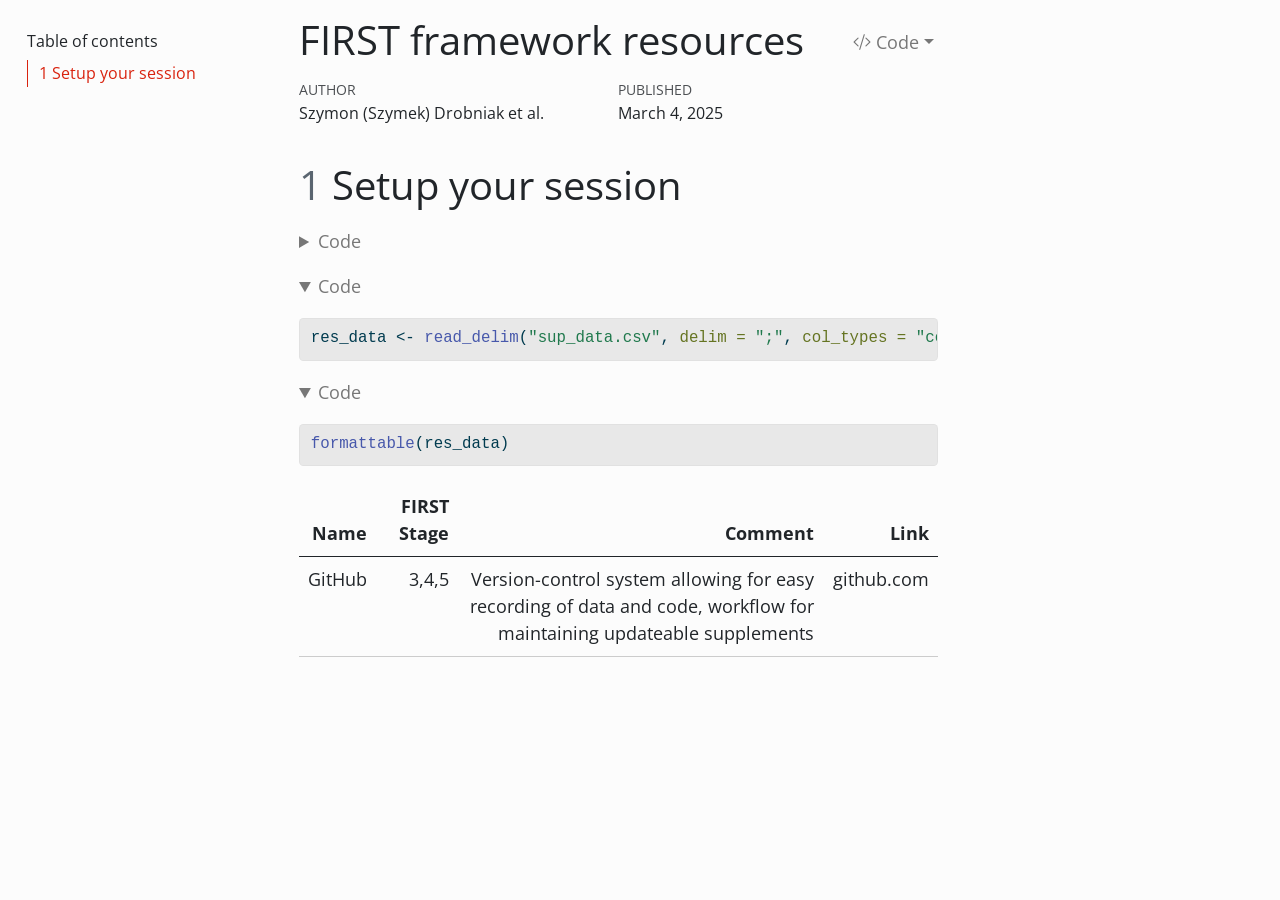
==== resources.html @ 6705879d "first commit with table" ====
<!DOCTYPE html>
<html xmlns="http://www.w3.org/1999/xhtml" lang="en" xml:lang="en"><head>

<meta charset="utf-8">
<meta name="generator" content="quarto-1.2.335">

<meta name="viewport" content="width=device-width, initial-scale=1.0, user-scalable=yes">

<meta name="author" content="Szymon (Szymek) Drobniak et al.">
<meta name="dcterms.date" content="2025-03-04">

<title>FIRST framework resources</title>
<style>
code{white-space: pre-wrap;}
span.smallcaps{font-variant: small-caps;}
div.columns{display: flex; gap: min(4vw, 1.5em);}
div.column{flex: auto; overflow-x: auto;}
div.hanging-indent{margin-left: 1.5em; text-indent: -1.5em;}
ul.task-list{list-style: none;}
ul.task-list li input[type="checkbox"] {
width: 0.8em;
margin: 0 0.8em 0.2em -1.6em;
vertical-align: middle;
}
pre > code.sourceCode { white-space: pre; position: relative; }
pre > code.sourceCode > span { display: inline-block; line-height: 1.25; }
pre > code.sourceCode > span:empty { height: 1.2em; }
.sourceCode { overflow: visible; }
code.sourceCode > span { color: inherit; text-decoration: inherit; }
div.sourceCode { margin: 1em 0; }
pre.sourceCode { margin: 0; }
@media screen {
div.sourceCode { overflow: auto; }
}
@media print {
pre > code.sourceCode { white-space: pre-wrap; }
pre > code.sourceCode > span { text-indent: -5em; padding-left: 5em; }
}
pre.numberSource code
{ counter-reset: source-line 0; }
pre.numberSource code > span
{ position: relative; left: -4em; counter-increment: source-line; }
pre.numberSource code > span > a:first-child::before
{ content: counter(source-line);
position: relative; left: -1em; text-align: right; vertical-align: baseline;
border: none; display: inline-block;
-webkit-touch-callout: none; -webkit-user-select: none;
-khtml-user-select: none; -moz-user-select: none;
-ms-user-select: none; user-select: none;
padding: 0 4px; width: 4em;
color: #aaaaaa;
}
pre.numberSource { margin-left: 3em; border-left: 1px solid #aaaaaa; padding-left: 4px; }
div.sourceCode
{ }
@media screen {
pre > code.sourceCode > span > a:first-child::before { text-decoration: underline; }
}
code span.al { color: #ff0000; font-weight: bold; } 
code span.an { color: #60a0b0; font-weight: bold; font-style: italic; } 
code span.at { color: #7d9029; } 
code span.bn { color: #40a070; } 
code span.bu { color: #008000; } 
code span.cf { color: #007020; font-weight: bold; } 
code span.ch { color: #4070a0; } 
code span.cn { color: #880000; } 
code span.co { color: #60a0b0; font-style: italic; } 
code span.cv { color: #60a0b0; font-weight: bold; font-style: italic; } 
code span.do { color: #ba2121; font-style: italic; } 
code span.dt { color: #902000; } 
code span.dv { color: #40a070; } 
code span.er { color: #ff0000; font-weight: bold; } 
code span.ex { } 
code span.fl { color: #40a070; } 
code span.fu { color: #06287e; } 
code span.im { color: #008000; font-weight: bold; } 
code span.in { color: #60a0b0; font-weight: bold; font-style: italic; } 
code span.kw { color: #007020; font-weight: bold; } 
code span.op { color: #666666; } 
code span.ot { color: #007020; } 
code span.pp { color: #bc7a00; } 
code span.sc { color: #4070a0; } 
code span.ss { color: #bb6688; } 
code span.st { color: #4070a0; } 
code span.va { color: #19177c; } 
code span.vs { color: #4070a0; } 
code span.wa { color: #60a0b0; font-weight: bold; font-style: italic; } 
</style>


<script>/*!
 * clipboard.js v2.0.10
 * https://clipboardjs.com/
 *
 * Licensed MIT © Zeno Rocha
 */
!function(t,e){"object"==typeof exports&&"object"==typeof module?module.exports=e():"function"==typeof define&&define.amd?define([],e):"object"==typeof exports?exports.ClipboardJS=e():t.ClipboardJS=e()}(this,function(){return n={686:function(t,e,n){"use strict";n.d(e,{default:function(){return o}});var e=n(279),i=n.n(e),e=n(370),u=n.n(e),e=n(817),c=n.n(e);function a(t){try{return document.execCommand(t)}catch(t){return}}var f=function(t){t=c()(t);return a("cut"),t};var l=function(t){var e,n,o,r=1<arguments.length&&void 0!==arguments[1]?arguments[1]:{container:document.body},i="";return"string"==typeof t?(e=t,n="rtl"===document.documentElement.getAttribute("dir"),(o=document.createElement("textarea")).style.fontSize="12pt",o.style.border="0",o.style.padding="0",o.style.margin="0",o.style.position="absolute",o.style[n?"right":"left"]="-9999px",n=window.pageYOffset||document.documentElement.scrollTop,o.style.top="".concat(n,"px"),o.setAttribute("readonly",""),o.value=e,o=o,r.container.appendChild(o),i=c()(o),a("copy"),o.remove()):(i=c()(t),a("copy")),i};function r(t){return(r="function"==typeof Symbol&&"symbol"==typeof Symbol.iterator?function(t){return typeof t}:function(t){return t&&"function"==typeof Symbol&&t.constructor===Symbol&&t!==Symbol.prototype?"symbol":typeof t})(t)}var s=function(){var t=0<arguments.length&&void 0!==arguments[0]?arguments[0]:{},e=t.action,n=void 0===e?"copy":e,o=t.container,e=t.target,t=t.text;if("copy"!==n&&"cut"!==n)throw new Error('Invalid "action" value, use either "copy" or "cut"');if(void 0!==e){if(!e||"object"!==r(e)||1!==e.nodeType)throw new Error('Invalid "target" value, use a valid Element');if("copy"===n&&e.hasAttribute("disabled"))throw new Error('Invalid "target" attribute. Please use "readonly" instead of "disabled" attribute');if("cut"===n&&(e.hasAttribute("readonly")||e.hasAttribute("disabled")))throw new Error('Invalid "target" attribute. You can\'t cut text from elements with "readonly" or "disabled" attributes')}return t?l(t,{container:o}):e?"cut"===n?f(e):l(e,{container:o}):void 0};function p(t){return(p="function"==typeof Symbol&&"symbol"==typeof Symbol.iterator?function(t){return typeof t}:function(t){return t&&"function"==typeof Symbol&&t.constructor===Symbol&&t!==Symbol.prototype?"symbol":typeof t})(t)}function d(t,e){for(var n=0;n<e.length;n++){var o=e[n];o.enumerable=o.enumerable||!1,o.configurable=!0,"value"in o&&(o.writable=!0),Object.defineProperty(t,o.key,o)}}function y(t,e){return(y=Object.setPrototypeOf||function(t,e){return t.__proto__=e,t})(t,e)}function h(n){var o=function(){if("undefined"==typeof Reflect||!Reflect.construct)return!1;if(Reflect.construct.sham)return!1;if("function"==typeof Proxy)return!0;try{return Date.prototype.toString.call(Reflect.construct(Date,[],function(){})),!0}catch(t){return!1}}();return function(){var t,e=m(n);return t=o?(t=m(this).constructor,Reflect.construct(e,arguments,t)):e.apply(this,arguments),e=this,!(t=t)||"object"!==p(t)&&"function"!=typeof t?function(t){if(void 0!==t)return t;throw new ReferenceError("this hasn't been initialised - super() hasn't been called")}(e):t}}function m(t){return(m=Object.setPrototypeOf?Object.getPrototypeOf:function(t){return t.__proto__||Object.getPrototypeOf(t)})(t)}function v(t,e){t="data-clipboard-".concat(t);if(e.hasAttribute(t))return e.getAttribute(t)}var o=function(){!function(t,e){if("function"!=typeof e&&null!==e)throw new TypeError("Super expression must either be null or a function");t.prototype=Object.create(e&&e.prototype,{constructor:{value:t,writable:!0,configurable:!0}}),e&&y(t,e)}(r,i());var t,e,n,o=h(r);function r(t,e){var n;return function(t){if(!(t instanceof r))throw new TypeError("Cannot call a class as a function")}(this),(n=o.call(this)).resolveOptions(e),n.listenClick(t),n}return t=r,n=[{key:"copy",value:function(t){var e=1<arguments.length&&void 0!==arguments[1]?arguments[1]:{container:document.body};return l(t,e)}},{key:"cut",value:function(t){return f(t)}},{key:"isSupported",value:function(){var t=0<arguments.length&&void 0!==arguments[0]?arguments[0]:["copy","cut"],t="string"==typeof t?[t]:t,e=!!document.queryCommandSupported;return t.forEach(function(t){e=e&&!!document.queryCommandSupported(t)}),e}}],(e=[{key:"resolveOptions",value:function(){var t=0<arguments.length&&void 0!==arguments[0]?arguments[0]:{};this.action="function"==typeof t.action?t.action:this.defaultAction,this.target="function"==typeof t.target?t.target:this.defaultTarget,this.text="function"==typeof t.text?t.text:this.defaultText,this.container="object"===p(t.container)?t.container:document.body}},{key:"listenClick",value:function(t){var e=this;this.listener=u()(t,"click",function(t){return e.onClick(t)})}},{key:"onClick",value:function(t){var e=t.delegateTarget||t.currentTarget,n=this.action(e)||"copy",t=s({action:n,container:this.container,target:this.target(e),text:this.text(e)});this.emit(t?"success":"error",{action:n,text:t,trigger:e,clearSelection:function(){e&&e.focus(),document.activeElement.blur(),window.getSelection().removeAllRanges()}})}},{key:"defaultAction",value:function(t){return v("action",t)}},{key:"defaultTarget",value:function(t){t=v("target",t);if(t)return document.querySelector(t)}},{key:"defaultText",value:function(t){return v("text",t)}},{key:"destroy",value:function(){this.listener.destroy()}}])&&d(t.prototype,e),n&&d(t,n),r}()},828:function(t){var e;"undefined"==typeof Element||Element.prototype.matches||((e=Element.prototype).matches=e.matchesSelector||e.mozMatchesSelector||e.msMatchesSelector||e.oMatchesSelector||e.webkitMatchesSelector),t.exports=function(t,e){for(;t&&9!==t.nodeType;){if("function"==typeof t.matches&&t.matches(e))return t;t=t.parentNode}}},438:function(t,e,n){var u=n(828);function i(t,e,n,o,r){var i=function(e,n,t,o){return function(t){t.delegateTarget=u(t.target,n),t.delegateTarget&&o.call(e,t)}}.apply(this,arguments);return t.addEventListener(n,i,r),{destroy:function(){t.removeEventListener(n,i,r)}}}t.exports=function(t,e,n,o,r){return"function"==typeof t.addEventListener?i.apply(null,arguments):"function"==typeof n?i.bind(null,document).apply(null,arguments):("string"==typeof t&&(t=document.querySelectorAll(t)),Array.prototype.map.call(t,function(t){return i(t,e,n,o,r)}))}},879:function(t,n){n.node=function(t){return void 0!==t&&t instanceof HTMLElement&&1===t.nodeType},n.nodeList=function(t){var e=Object.prototype.toString.call(t);return void 0!==t&&("[object NodeList]"===e||"[object HTMLCollection]"===e)&&"length"in t&&(0===t.length||n.node(t[0]))},n.string=function(t){return"string"==typeof t||t instanceof String},n.fn=function(t){return"[object Function]"===Object.prototype.toString.call(t)}},370:function(t,e,n){var f=n(879),l=n(438);t.exports=function(t,e,n){if(!t&&!e&&!n)throw new Error("Missing required arguments");if(!f.string(e))throw new TypeError("Second argument must be a String");if(!f.fn(n))throw new TypeError("Third argument must be a Function");if(f.node(t))return c=e,a=n,(u=t).addEventListener(c,a),{destroy:function(){u.removeEventListener(c,a)}};if(f.nodeList(t))return o=t,r=e,i=n,Array.prototype.forEach.call(o,function(t){t.addEventListener(r,i)}),{destroy:function(){Array.prototype.forEach.call(o,function(t){t.removeEventListener(r,i)})}};if(f.string(t))return t=t,e=e,n=n,l(document.body,t,e,n);throw new TypeError("First argument must be a String, HTMLElement, HTMLCollection, or NodeList");var o,r,i,u,c,a}},817:function(t){t.exports=function(t){var e,n="SELECT"===t.nodeName?(t.focus(),t.value):"INPUT"===t.nodeName||"TEXTAREA"===t.nodeName?((e=t.hasAttribute("readonly"))||t.setAttribute("readonly",""),t.select(),t.setSelectionRange(0,t.value.length),e||t.removeAttribute("readonly"),t.value):(t.hasAttribute("contenteditable")&&t.focus(),n=window.getSelection(),(e=document.createRange()).selectNodeContents(t),n.removeAllRanges(),n.addRange(e),n.toString());return n}},279:function(t){function e(){}e.prototype={on:function(t,e,n){var o=this.e||(this.e={});return(o[t]||(o[t]=[])).push({fn:e,ctx:n}),this},once:function(t,e,n){var o=this;function r(){o.off(t,r),e.apply(n,arguments)}return r._=e,this.on(t,r,n)},emit:function(t){for(var e=[].slice.call(arguments,1),n=((this.e||(this.e={}))[t]||[]).slice(),o=0,r=n.length;o<r;o++)n[o].fn.apply(n[o].ctx,e);return this},off:function(t,e){var n=this.e||(this.e={}),o=n[t],r=[];if(o&&e)for(var i=0,u=o.length;i<u;i++)o[i].fn!==e&&o[i].fn._!==e&&r.push(o[i]);return r.length?n[t]=r:delete n[t],this}},t.exports=e,t.exports.TinyEmitter=e}},r={},o.n=function(t){var e=t&&t.__esModule?function(){return t.default}:function(){return t};return o.d(e,{a:e}),e},o.d=function(t,e){for(var n in e)o.o(e,n)&&!o.o(t,n)&&Object.defineProperty(t,n,{enumerable:!0,get:e[n]})},o.o=function(t,e){return Object.prototype.hasOwnProperty.call(t,e)},o(686).default;function o(t){if(r[t])return r[t].exports;var e=r[t]={exports:{}};return n[t](e,e.exports,o),e.exports}var n,r});</script>
<script>const sectionChanged = new CustomEvent("quarto-sectionChanged", {
  detail: {},
  bubbles: true,
  cancelable: false,
  composed: false,
});

window.document.addEventListener("DOMContentLoaded", function (_event) {
  const tocEl = window.document.querySelector('nav.toc-active[role="doc-toc"]');
  const sidebarEl = window.document.getElementById("quarto-sidebar");
  const leftTocEl = window.document.getElementById("quarto-sidebar-toc-left");
  const marginSidebarEl = window.document.getElementById(
    "quarto-margin-sidebar"
  );
  // function to determine whether the element has a previous sibling that is active
  const prevSiblingIsActiveLink = (el) => {
    const sibling = el.previousElementSibling;
    if (sibling && sibling.tagName === "A") {
      return sibling.classList.contains("active");
    } else {
      return false;
    }
  };

  // fire slideEnter for bootstrap tab activations (for htmlwidget resize behavior)
  function fireSlideEnter(e) {
    const event = window.document.createEvent("Event");
    event.initEvent("slideenter", true, true);
    window.document.dispatchEvent(event);
  }
  const tabs = window.document.querySelectorAll('a[data-bs-toggle="tab"]');
  tabs.forEach((tab) => {
    tab.addEventListener("shown.bs.tab", fireSlideEnter);
  });

  // fire slideEnter for tabby tab activations (for htmlwidget resize behavior)
  document.addEventListener("tabby", fireSlideEnter, false);

  // Track scrolling and mark TOC links as active
  // get table of contents and sidebar (bail if we don't have at least one)
  const tocLinks = tocEl
    ? [...tocEl.querySelectorAll("a[data-scroll-target]")]
    : [];
  const makeActive = (link) => tocLinks[link].classList.add("active");
  const removeActive = (link) => tocLinks[link].classList.remove("active");
  const removeAllActive = () =>
    [...Array(tocLinks.length).keys()].forEach((link) => removeActive(link));

  // activate the anchor for a section associated with this TOC entry
  tocLinks.forEach((link) => {
    link.addEventListener("click", () => {
      if (link.href.indexOf("#") !== -1) {
        const anchor = link.href.split("#")[1];
        const heading = window.document.querySelector(
          `[data-anchor-id=${anchor}]`
        );
        if (heading) {
          // Add the class
          heading.classList.add("reveal-anchorjs-link");

          // function to show the anchor
          const handleMouseout = () => {
            heading.classList.remove("reveal-anchorjs-link");
            heading.removeEventListener("mouseout", handleMouseout);
          };

          // add a function to clear the anchor when the user mouses out of it
          heading.addEventListener("mouseout", handleMouseout);
        }
      }
    });
  });

  const sections = tocLinks.map((link) => {
    const target = link.getAttribute("data-scroll-target");
    if (target.startsWith("#")) {
      return window.document.getElementById(decodeURI(`${target.slice(1)}`));
    } else {
      return window.document.querySelector(decodeURI(`${target}`));
    }
  });

  const sectionMargin = 200;
  let currentActive = 0;
  // track whether we've initialized state the first time
  let init = false;

  const updateActiveLink = () => {
    // The index from bottom to top (e.g. reversed list)
    let sectionIndex = -1;
    if (
      window.innerHeight + window.pageYOffset >=
      window.document.body.offsetHeight
    ) {
      sectionIndex = 0;
    } else {
      sectionIndex = [...sections].reverse().findIndex((section) => {
        if (section) {
          return window.pageYOffset >= section.offsetTop - sectionMargin;
        } else {
          return false;
        }
      });
    }
    if (sectionIndex > -1) {
      const current = sections.length - sectionIndex - 1;
      if (current !== currentActive) {
        removeAllActive();
        currentActive = current;
        makeActive(current);
        if (init) {
          window.dispatchEvent(sectionChanged);
        }
        init = true;
      }
    }
  };

  const inHiddenRegion = (top, bottom, hiddenRegions) => {
    for (const region of hiddenRegions) {
      if (top <= region.bottom && bottom >= region.top) {
        return true;
      }
    }
    return false;
  };

  const categorySelector = "header.quarto-title-block .quarto-category";
  const activateCategories = (href) => {
    // Find any categories
    // Surround them with a link pointing back to:
    // #category=Authoring
    try {
      const categoryEls = window.document.querySelectorAll(categorySelector);
      for (const categoryEl of categoryEls) {
        const categoryText = categoryEl.textContent;
        if (categoryText) {
          const link = `${href}#category=${encodeURIComponent(categoryText)}`;
          const linkEl = window.document.createElement("a");
          linkEl.setAttribute("href", link);
          for (const child of categoryEl.childNodes) {
            linkEl.append(child);
          }
          categoryEl.appendChild(linkEl);
        }
      }
    } catch {
      // Ignore errors
    }
  };
  function hasTitleCategories() {
    return window.document.querySelector(categorySelector) !== null;
  }

  function offsetRelativeUrl(url) {
    const offset = getMeta("quarto:offset");
    return offset ? offset + url : url;
  }

  function offsetAbsoluteUrl(url) {
    const offset = getMeta("quarto:offset");
    const baseUrl = new URL(offset, window.location);

    const projRelativeUrl = url.replace(baseUrl, "");
    if (projRelativeUrl.startsWith("/")) {
      return projRelativeUrl;
    } else {
      return "/" + projRelativeUrl;
    }
  }

  // read a meta tag value
  function getMeta(metaName) {
    const metas = window.document.getElementsByTagName("meta");
    for (let i = 0; i < metas.length; i++) {
      if (metas[i].getAttribute("name") === metaName) {
        return metas[i].getAttribute("content");
      }
    }
    return "";
  }

  async function findAndActivateCategories() {
    const currentPagePath = offsetAbsoluteUrl(window.location.href);
    const response = await fetch(offsetRelativeUrl("listings.json"));
    if (response.status == 200) {
      return response.json().then(function (listingPaths) {
        const listingHrefs = [];
        for (const listingPath of listingPaths) {
          const pathWithoutLeadingSlash = listingPath.listing.substring(1);
          for (const item of listingPath.items) {
            if (
              item === currentPagePath ||
              item === currentPagePath + "index.html"
            ) {
              // Resolve this path against the offset to be sure
              // we already are using the correct path to the listing
              // (this adjusts the listing urls to be rooted against
              // whatever root the page is actually running against)
              const relative = offsetRelativeUrl(pathWithoutLeadingSlash);
              const baseUrl = window.location;
              const resolvedPath = new URL(relative, baseUrl);
              listingHrefs.push(resolvedPath.pathname);
              break;
            }
          }
        }

        // Look up the tree for a nearby linting and use that if we find one
        const nearestListing = findNearestParentListing(
          offsetAbsoluteUrl(window.location.pathname),
          listingHrefs
        );
        if (nearestListing) {
          activateCategories(nearestListing);
        } else {
          // See if the referrer is a listing page for this item
          const referredRelativePath = offsetAbsoluteUrl(document.referrer);
          const referrerListing = listingHrefs.find((listingHref) => {
            const isListingReferrer =
              listingHref === referredRelativePath ||
              listingHref === referredRelativePath + "index.html";
            return isListingReferrer;
          });

          if (referrerListing) {
            // Try to use the referrer if possible
            activateCategories(referrerListing);
          } else if (listingHrefs.length > 0) {
            // Otherwise, just fall back to the first listing
            activateCategories(listingHrefs[0]);
          }
        }
      });
    }
  }
  if (hasTitleCategories()) {
    findAndActivateCategories();
  }

  const findNearestParentListing = (href, listingHrefs) => {
    if (!href || !listingHrefs) {
      return undefined;
    }
    // Look up the tree for a nearby linting and use that if we find one
    const relativeParts = href.substring(1).split("/");
    while (relativeParts.length > 0) {
      const path = relativeParts.join("/");
      for (const listingHref of listingHrefs) {
        if (listingHref.startsWith(path)) {
          return listingHref;
        }
      }
      relativeParts.pop();
    }

    return undefined;
  };

  const manageSidebarVisiblity = (el, placeholderDescriptor) => {
    let isVisible = true;

    return (hiddenRegions) => {
      if (el === null) {
        return;
      }

      // Find the last element of the TOC
      const lastChildEl = el.lastElementChild;

      if (lastChildEl) {
        // Find the top and bottom o the element that is being managed
        const elTop = el.offsetTop;
        const elBottom =
          elTop + lastChildEl.offsetTop + lastChildEl.offsetHeight;

        // Converts the sidebar to a menu
        const convertToMenu = () => {
          for (const child of el.children) {
            child.style.opacity = 0;
            child.style.overflow = "hidden";
          }

          const toggleContainer = window.document.createElement("div");
          toggleContainer.style.width = "100%";
          toggleContainer.classList.add("zindex-over-content");
          toggleContainer.classList.add("quarto-sidebar-toggle");
          toggleContainer.classList.add("headroom-target"); // Marks this to be managed by headeroom
          toggleContainer.id = placeholderDescriptor.id;
          toggleContainer.style.position = "fixed";

          const toggleIcon = window.document.createElement("i");
          toggleIcon.classList.add("quarto-sidebar-toggle-icon");
          toggleIcon.classList.add("bi");
          toggleIcon.classList.add("bi-caret-down-fill");

          const toggleTitle = window.document.createElement("div");
          const titleEl = window.document.body.querySelector(
            placeholderDescriptor.titleSelector
          );
          if (titleEl) {
            toggleTitle.append(titleEl.innerText, toggleIcon);
          }
          toggleTitle.classList.add("zindex-over-content");
          toggleTitle.classList.add("quarto-sidebar-toggle-title");
          toggleContainer.append(toggleTitle);

          const toggleContents = window.document.createElement("div");
          toggleContents.classList = el.classList;
          toggleContents.classList.add("zindex-over-content");
          toggleContents.classList.add("quarto-sidebar-toggle-contents");
          for (const child of el.children) {
            if (child.id === "toc-title") {
              continue;
            }

            const clone = child.cloneNode(true);
            clone.style.opacity = 1;
            clone.style.display = null;
            toggleContents.append(clone);
          }
          toggleContents.style.height = "0px";
          toggleContainer.append(toggleContents);
          el.parentElement.prepend(toggleContainer);

          // Process clicks
          let tocShowing = false;
          // Allow the caller to control whether this is dismissed
          // when it is clicked (e.g. sidebar navigation supports
          // opening and closing the nav tree, so don't dismiss on click)
          const clickEl = placeholderDescriptor.dismissOnClick
            ? toggleContainer
            : toggleTitle;

          const closeToggle = () => {
            if (tocShowing) {
              toggleContainer.classList.remove("expanded");
              toggleContents.style.height = "0px";
              tocShowing = false;
            }
          };

          const positionToggle = () => {
            // position the element (top left of parent, same width as parent)
            const elRect = el.getBoundingClientRect();
            toggleContainer.style.left = `${elRect.left}px`;
            toggleContainer.style.top = `${elRect.top}px`;
            toggleContainer.style.width = `${elRect.width}px`;
          };

          // Get rid of any expanded toggle if the user scrolls
          window.document.addEventListener(
            "scroll",
            throttle(() => {
              closeToggle();
            }, 50)
          );

          // Handle positioning of the toggle
          window.addEventListener(
            "resize",
            throttle(() => {
              positionToggle();
            }, 50)
          );
          positionToggle();

          // Process the click
          clickEl.onclick = () => {
            if (!tocShowing) {
              toggleContainer.classList.add("expanded");
              toggleContents.style.height = null;
              tocShowing = true;
            } else {
              closeToggle();
            }
          };
        };

        // Converts a sidebar from a menu back to a sidebar
        const convertToSidebar = () => {
          for (const child of el.children) {
            child.style.opacity = 1;
            child.style.overflow = null;
          }

          const placeholderEl = window.document.getElementById(
            placeholderDescriptor.id
          );
          if (placeholderEl) {
            placeholderEl.remove();
          }

          el.classList.remove("rollup");
        };

        if (isReaderMode()) {
          convertToMenu();
          isVisible = false;
        } else {
          if (!isVisible) {
            // If the element is current not visible reveal if there are
            // no conflicts with overlay regions
            if (!inHiddenRegion(elTop, elBottom, hiddenRegions)) {
              convertToSidebar();
              isVisible = true;
            }
          } else {
            // If the element is visible, hide it if it conflicts with overlay regions
            // and insert a placeholder toggle (or if we're in reader mode)
            if (inHiddenRegion(elTop, elBottom, hiddenRegions)) {
              convertToMenu();
              isVisible = false;
            }
          }
        }
      }
    };
  };

  // Find any conflicting margin elements and add margins to the
  // top to prevent overlap
  const marginChildren = window.document.querySelectorAll(
    ".column-margin.column-container > * "
  );

  nexttick(() => {
    let lastBottom = 0;
    for (const marginChild of marginChildren) {
      const top = marginChild.getBoundingClientRect().top + window.scrollY;
      if (top < lastBottom) {
        const margin = lastBottom - top;
        marginChild.style.marginTop = `${margin}px`;
      }
      const styles = window.getComputedStyle(marginChild);
      const marginTop = parseFloat(styles["marginTop"]);

      lastBottom = top + marginChild.getBoundingClientRect().height + marginTop;
    }
  });

  // Manage the visibility of the toc and the sidebar
  const marginScrollVisibility = manageSidebarVisiblity(marginSidebarEl, {
    id: "quarto-toc-toggle",
    titleSelector: "#toc-title",
    dismissOnClick: true,
  });
  const sidebarScrollVisiblity = manageSidebarVisiblity(sidebarEl, {
    id: "quarto-sidebarnav-toggle",
    titleSelector: ".title",
    dismissOnClick: false,
  });
  let tocLeftScrollVisibility;
  if (leftTocEl) {
    tocLeftScrollVisibility = manageSidebarVisiblity(leftTocEl, {
      id: "quarto-lefttoc-toggle",
      titleSelector: "#toc-title",
      dismissOnClick: true,
    });
  }

  // Find the first element that uses formatting in special columns
  const conflictingEls = window.document.body.querySelectorAll(
    '[class^="column-"], [class*=" column-"], aside, [class*="margin-caption"], [class*=" margin-caption"], [class*="margin-ref"], [class*=" margin-ref"]'
  );

  // Filter all the possibly conflicting elements into ones
  // the do conflict on the left or ride side
  const arrConflictingEls = Array.from(conflictingEls);
  const leftSideConflictEls = arrConflictingEls.filter((el) => {
    if (el.tagName === "ASIDE") {
      return false;
    }
    return Array.from(el.classList).find((className) => {
      return (
        className !== "column-body" &&
        className.startsWith("column-") &&
        !className.endsWith("right") &&
        !className.endsWith("container") &&
        className !== "column-margin"
      );
    });
  });
  const rightSideConflictEls = arrConflictingEls.filter((el) => {
    if (el.tagName === "ASIDE") {
      return true;
    }

    const hasMarginCaption = Array.from(el.classList).find((className) => {
      return className == "margin-caption";
    });
    if (hasMarginCaption) {
      return true;
    }

    return Array.from(el.classList).find((className) => {
      return (
        className !== "column-body" &&
        !className.endsWith("container") &&
        className.startsWith("column-") &&
        !className.endsWith("left")
      );
    });
  });

  const kOverlapPaddingSize = 10;
  function toRegions(els) {
    return els.map((el) => {
      const top =
        el.getBoundingClientRect().top +
        document.documentElement.scrollTop -
        kOverlapPaddingSize;
      return {
        top,
        bottom: top + el.scrollHeight + 2 * kOverlapPaddingSize,
      };
    });
  }

  const hideOverlappedSidebars = () => {
    marginScrollVisibility(toRegions(rightSideConflictEls));
    sidebarScrollVisiblity(toRegions(leftSideConflictEls));
    if (tocLeftScrollVisibility) {
      tocLeftScrollVisibility(toRegions(leftSideConflictEls));
    }
  };

  window.quartoToggleReader = () => {
    // Applies a slow class (or removes it)
    // to update the transition speed
    const slowTransition = (slow) => {
      const manageTransition = (id, slow) => {
        const el = document.getElementById(id);
        if (el) {
          if (slow) {
            el.classList.add("slow");
          } else {
            el.classList.remove("slow");
          }
        }
      };

      manageTransition("TOC", slow);
      manageTransition("quarto-sidebar", slow);
    };

    const readerMode = !isReaderMode();
    setReaderModeValue(readerMode);

    // If we're entering reader mode, slow the transition
    if (readerMode) {
      slowTransition(readerMode);
    }
    highlightReaderToggle(readerMode);
    hideOverlappedSidebars();

    // If we're exiting reader mode, restore the non-slow transition
    if (!readerMode) {
      slowTransition(!readerMode);
    }
  };

  const highlightReaderToggle = (readerMode) => {
    const els = document.querySelectorAll(".quarto-reader-toggle");
    if (els) {
      els.forEach((el) => {
        if (readerMode) {
          el.classList.add("reader");
        } else {
          el.classList.remove("reader");
        }
      });
    }
  };

  const setReaderModeValue = (val) => {
    if (window.location.protocol !== "file:") {
      window.localStorage.setItem("quarto-reader-mode", val);
    } else {
      localReaderMode = val;
    }
  };

  const isReaderMode = () => {
    if (window.location.protocol !== "file:") {
      return window.localStorage.getItem("quarto-reader-mode") === "true";
    } else {
      return localReaderMode;
    }
  };
  let localReaderMode = null;

  // Walk the TOC and collapse/expand nodes
  // Nodes are expanded if:
  // - they are top level
  // - they have children that are 'active' links
  // - they are directly below an link that is 'active'
  const walk = (el, depth) => {
    // Tick depth when we enter a UL
    if (el.tagName === "UL") {
      depth = depth + 1;
    }

    // It this is active link
    let isActiveNode = false;
    if (el.tagName === "A" && el.classList.contains("active")) {
      isActiveNode = true;
    }

    // See if there is an active child to this element
    let hasActiveChild = false;
    for (child of el.children) {
      hasActiveChild = walk(child, depth) || hasActiveChild;
    }

    // Process the collapse state if this is an UL
    if (el.tagName === "UL") {
      if (depth === 1 || hasActiveChild || prevSiblingIsActiveLink(el)) {
        el.classList.remove("collapse");
      } else {
        el.classList.add("collapse");
      }

      // untick depth when we leave a UL
      depth = depth - 1;
    }
    return hasActiveChild || isActiveNode;
  };

  // walk the TOC and expand / collapse any items that should be shown

  if (tocEl) {
    walk(tocEl, 0);
    updateActiveLink();
  }

  // Throttle the scroll event and walk peridiocally
  window.document.addEventListener(
    "scroll",
    throttle(() => {
      if (tocEl) {
        updateActiveLink();
        walk(tocEl, 0);
      }
      if (!isReaderMode()) {
        hideOverlappedSidebars();
      }
    }, 5)
  );
  window.addEventListener(
    "resize",
    throttle(() => {
      if (!isReaderMode()) {
        hideOverlappedSidebars();
      }
    }, 10)
  );
  hideOverlappedSidebars();
  highlightReaderToggle(isReaderMode());
});

// grouped tabsets
window.addEventListener("pageshow", (_event) => {
  function getTabSettings() {
    const data = localStorage.getItem("quarto-persistent-tabsets-data");
    if (!data) {
      localStorage.setItem("quarto-persistent-tabsets-data", "{}");
      return {};
    }
    if (data) {
      return JSON.parse(data);
    }
  }

  function setTabSettings(data) {
    localStorage.setItem(
      "quarto-persistent-tabsets-data",
      JSON.stringify(data)
    );
  }

  function setTabState(groupName, groupValue) {
    const data = getTabSettings();
    data[groupName] = groupValue;
    setTabSettings(data);
  }

  function toggleTab(tab, active) {
    const tabPanelId = tab.getAttribute("aria-controls");
    const tabPanel = document.getElementById(tabPanelId);
    if (active) {
      tab.classList.add("active");
      tabPanel.classList.add("active");
    } else {
      tab.classList.remove("active");
      tabPanel.classList.remove("active");
    }
  }

  function toggleAll(selectedGroup, selectorsToSync) {
    for (const [thisGroup, tabs] of Object.entries(selectorsToSync)) {
      const active = selectedGroup === thisGroup;
      for (const tab of tabs) {
        toggleTab(tab, active);
      }
    }
  }

  function findSelectorsToSyncByLanguage() {
    const result = {};
    const tabs = Array.from(
      document.querySelectorAll(`div[data-group] a[id^='tabset-']`)
    );
    for (const item of tabs) {
      const div = item.parentElement.parentElement.parentElement;
      const group = div.getAttribute("data-group");
      if (!result[group]) {
        result[group] = {};
      }
      const selectorsToSync = result[group];
      const value = item.innerHTML;
      if (!selectorsToSync[value]) {
        selectorsToSync[value] = [];
      }
      selectorsToSync[value].push(item);
    }
    return result;
  }

  function setupSelectorSync() {
    const selectorsToSync = findSelectorsToSyncByLanguage();
    Object.entries(selectorsToSync).forEach(([group, tabSetsByValue]) => {
      Object.entries(tabSetsByValue).forEach(([value, items]) => {
        items.forEach((item) => {
          item.addEventListener("click", (_event) => {
            setTabState(group, value);
            toggleAll(value, selectorsToSync[group]);
          });
        });
      });
    });
    return selectorsToSync;
  }

  const selectorsToSync = setupSelectorSync();
  for (const [group, selectedName] of Object.entries(getTabSettings())) {
    const selectors = selectorsToSync[group];
    // it's possible that stale state gives us empty selections, so we explicitly check here.
    if (selectors) {
      toggleAll(selectedName, selectors);
    }
  }
});

function throttle(func, wait) {
  let waiting = false;
  return function () {
    if (!waiting) {
      func.apply(this, arguments);
      waiting = true;
      setTimeout(function () {
        waiting = false;
      }, wait);
    }
  };
}

function nexttick(func) {
  return setTimeout(func, 0);
}
</script>
<script>/**
 * @popperjs/core v2.11.4 - MIT License
 */

!function(e,t){"object"==typeof exports&&"undefined"!=typeof module?t(exports):"function"==typeof define&&define.amd?define(["exports"],t):t((e="undefined"!=typeof globalThis?globalThis:e||self).Popper={})}(this,(function(e){"use strict";function t(e){if(null==e)return window;if("[object Window]"!==e.toString()){var t=e.ownerDocument;return t&&t.defaultView||window}return e}function n(e){return e instanceof t(e).Element||e instanceof Element}function r(e){return e instanceof t(e).HTMLElement||e instanceof HTMLElement}function o(e){return"undefined"!=typeof ShadowRoot&&(e instanceof t(e).ShadowRoot||e instanceof ShadowRoot)}var i=Math.max,a=Math.min,s=Math.round;function f(e,t){void 0===t&&(t=!1);var n=e.getBoundingClientRect(),o=1,i=1;if(r(e)&&t){var a=e.offsetHeight,f=e.offsetWidth;f>0&&(o=s(n.width)/f||1),a>0&&(i=s(n.height)/a||1)}return{width:n.width/o,height:n.height/i,top:n.top/i,right:n.right/o,bottom:n.bottom/i,left:n.left/o,x:n.left/o,y:n.top/i}}function c(e){var n=t(e);return{scrollLeft:n.pageXOffset,scrollTop:n.pageYOffset}}function p(e){return e?(e.nodeName||"").toLowerCase():null}function u(e){return((n(e)?e.ownerDocument:e.document)||window.document).documentElement}function l(e){return f(u(e)).left+c(e).scrollLeft}function d(e){return t(e).getComputedStyle(e)}function h(e){var t=d(e),n=t.overflow,r=t.overflowX,o=t.overflowY;return/auto|scroll|overlay|hidden/.test(n+o+r)}function m(e,n,o){void 0===o&&(o=!1);var i,a,d=r(n),m=r(n)&&function(e){var t=e.getBoundingClientRect(),n=s(t.width)/e.offsetWidth||1,r=s(t.height)/e.offsetHeight||1;return 1!==n||1!==r}(n),v=u(n),g=f(e,m),y={scrollLeft:0,scrollTop:0},b={x:0,y:0};return(d||!d&&!o)&&(("body"!==p(n)||h(v))&&(y=(i=n)!==t(i)&&r(i)?{scrollLeft:(a=i).scrollLeft,scrollTop:a.scrollTop}:c(i)),r(n)?((b=f(n,!0)).x+=n.clientLeft,b.y+=n.clientTop):v&&(b.x=l(v))),{x:g.left+y.scrollLeft-b.x,y:g.top+y.scrollTop-b.y,width:g.width,height:g.height}}function v(e){var t=f(e),n=e.offsetWidth,r=e.offsetHeight;return Math.abs(t.width-n)<=1&&(n=t.width),Math.abs(t.height-r)<=1&&(r=t.height),{x:e.offsetLeft,y:e.offsetTop,width:n,height:r}}function g(e){return"html"===p(e)?e:e.assignedSlot||e.parentNode||(o(e)?e.host:null)||u(e)}function y(e){return["html","body","#document"].indexOf(p(e))>=0?e.ownerDocument.body:r(e)&&h(e)?e:y(g(e))}function b(e,n){var r;void 0===n&&(n=[]);var o=y(e),i=o===(null==(r=e.ownerDocument)?void 0:r.body),a=t(o),s=i?[a].concat(a.visualViewport||[],h(o)?o:[]):o,f=n.concat(s);return i?f:f.concat(b(g(s)))}function x(e){return["table","td","th"].indexOf(p(e))>=0}function w(e){return r(e)&&"fixed"!==d(e).position?e.offsetParent:null}function O(e){for(var n=t(e),i=w(e);i&&x(i)&&"static"===d(i).position;)i=w(i);return i&&("html"===p(i)||"body"===p(i)&&"static"===d(i).position)?n:i||function(e){var t=-1!==navigator.userAgent.toLowerCase().indexOf("firefox");if(-1!==navigator.userAgent.indexOf("Trident")&&r(e)&&"fixed"===d(e).position)return null;var n=g(e);for(o(n)&&(n=n.host);r(n)&&["html","body"].indexOf(p(n))<0;){var i=d(n);if("none"!==i.transform||"none"!==i.perspective||"paint"===i.contain||-1!==["transform","perspective"].indexOf(i.willChange)||t&&"filter"===i.willChange||t&&i.filter&&"none"!==i.filter)return n;n=n.parentNode}return null}(e)||n}var j="top",E="bottom",D="right",A="left",L="auto",P=[j,E,D,A],M="start",k="end",W="viewport",B="popper",H=P.reduce((function(e,t){return e.concat([t+"-"+M,t+"-"+k])}),[]),T=[].concat(P,[L]).reduce((function(e,t){return e.concat([t,t+"-"+M,t+"-"+k])}),[]),R=["beforeRead","read","afterRead","beforeMain","main","afterMain","beforeWrite","write","afterWrite"];function S(e){var t=new Map,n=new Set,r=[];function o(e){n.add(e.name),[].concat(e.requires||[],e.requiresIfExists||[]).forEach((function(e){if(!n.has(e)){var r=t.get(e);r&&o(r)}})),r.push(e)}return e.forEach((function(e){t.set(e.name,e)})),e.forEach((function(e){n.has(e.name)||o(e)})),r}function C(e){return e.split("-")[0]}function q(e,t){var n=t.getRootNode&&t.getRootNode();if(e.contains(t))return!0;if(n&&o(n)){var r=t;do{if(r&&e.isSameNode(r))return!0;r=r.parentNode||r.host}while(r)}return!1}function V(e){return Object.assign({},e,{left:e.x,top:e.y,right:e.x+e.width,bottom:e.y+e.height})}function N(e,r){return r===W?V(function(e){var n=t(e),r=u(e),o=n.visualViewport,i=r.clientWidth,a=r.clientHeight,s=0,f=0;return o&&(i=o.width,a=o.height,/^((?!chrome|android).)*safari/i.test(navigator.userAgent)||(s=o.offsetLeft,f=o.offsetTop)),{width:i,height:a,x:s+l(e),y:f}}(e)):n(r)?function(e){var t=f(e);return t.top=t.top+e.clientTop,t.left=t.left+e.clientLeft,t.bottom=t.top+e.clientHeight,t.right=t.left+e.clientWidth,t.width=e.clientWidth,t.height=e.clientHeight,t.x=t.left,t.y=t.top,t}(r):V(function(e){var t,n=u(e),r=c(e),o=null==(t=e.ownerDocument)?void 0:t.body,a=i(n.scrollWidth,n.clientWidth,o?o.scrollWidth:0,o?o.clientWidth:0),s=i(n.scrollHeight,n.clientHeight,o?o.scrollHeight:0,o?o.clientHeight:0),f=-r.scrollLeft+l(e),p=-r.scrollTop;return"rtl"===d(o||n).direction&&(f+=i(n.clientWidth,o?o.clientWidth:0)-a),{width:a,height:s,x:f,y:p}}(u(e)))}function I(e,t,o){var s="clippingParents"===t?function(e){var t=b(g(e)),o=["absolute","fixed"].indexOf(d(e).position)>=0&&r(e)?O(e):e;return n(o)?t.filter((function(e){return n(e)&&q(e,o)&&"body"!==p(e)})):[]}(e):[].concat(t),f=[].concat(s,[o]),c=f[0],u=f.reduce((function(t,n){var r=N(e,n);return t.top=i(r.top,t.top),t.right=a(r.right,t.right),t.bottom=a(r.bottom,t.bottom),t.left=i(r.left,t.left),t}),N(e,c));return u.width=u.right-u.left,u.height=u.bottom-u.top,u.x=u.left,u.y=u.top,u}function _(e){return e.split("-")[1]}function F(e){return["top","bottom"].indexOf(e)>=0?"x":"y"}function U(e){var t,n=e.reference,r=e.element,o=e.placement,i=o?C(o):null,a=o?_(o):null,s=n.x+n.width/2-r.width/2,f=n.y+n.height/2-r.height/2;switch(i){case j:t={x:s,y:n.y-r.height};break;case E:t={x:s,y:n.y+n.height};break;case D:t={x:n.x+n.width,y:f};break;case A:t={x:n.x-r.width,y:f};break;default:t={x:n.x,y:n.y}}var c=i?F(i):null;if(null!=c){var p="y"===c?"height":"width";switch(a){case M:t[c]=t[c]-(n[p]/2-r[p]/2);break;case k:t[c]=t[c]+(n[p]/2-r[p]/2)}}return t}function z(e){return Object.assign({},{top:0,right:0,bottom:0,left:0},e)}function X(e,t){return t.reduce((function(t,n){return t[n]=e,t}),{})}function Y(e,t){void 0===t&&(t={});var r=t,o=r.placement,i=void 0===o?e.placement:o,a=r.boundary,s=void 0===a?"clippingParents":a,c=r.rootBoundary,p=void 0===c?W:c,l=r.elementContext,d=void 0===l?B:l,h=r.altBoundary,m=void 0!==h&&h,v=r.padding,g=void 0===v?0:v,y=z("number"!=typeof g?g:X(g,P)),b=d===B?"reference":B,x=e.rects.popper,w=e.elements[m?b:d],O=I(n(w)?w:w.contextElement||u(e.elements.popper),s,p),A=f(e.elements.reference),L=U({reference:A,element:x,strategy:"absolute",placement:i}),M=V(Object.assign({},x,L)),k=d===B?M:A,H={top:O.top-k.top+y.top,bottom:k.bottom-O.bottom+y.bottom,left:O.left-k.left+y.left,right:k.right-O.right+y.right},T=e.modifiersData.offset;if(d===B&&T){var R=T[i];Object.keys(H).forEach((function(e){var t=[D,E].indexOf(e)>=0?1:-1,n=[j,E].indexOf(e)>=0?"y":"x";H[e]+=R[n]*t}))}return H}var G={placement:"bottom",modifiers:[],strategy:"absolute"};function J(){for(var e=arguments.length,t=new Array(e),n=0;n<e;n++)t[n]=arguments[n];return!t.some((function(e){return!(e&&"function"==typeof e.getBoundingClientRect)}))}function K(e){void 0===e&&(e={});var t=e,r=t.defaultModifiers,o=void 0===r?[]:r,i=t.defaultOptions,a=void 0===i?G:i;return function(e,t,r){void 0===r&&(r=a);var i,s,f={placement:"bottom",orderedModifiers:[],options:Object.assign({},G,a),modifiersData:{},elements:{reference:e,popper:t},attributes:{},styles:{}},c=[],p=!1,u={state:f,setOptions:function(r){var i="function"==typeof r?r(f.options):r;l(),f.options=Object.assign({},a,f.options,i),f.scrollParents={reference:n(e)?b(e):e.contextElement?b(e.contextElement):[],popper:b(t)};var s,p,d=function(e){var t=S(e);return R.reduce((function(e,n){return e.concat(t.filter((function(e){return e.phase===n})))}),[])}((s=[].concat(o,f.options.modifiers),p=s.reduce((function(e,t){var n=e[t.name];return e[t.name]=n?Object.assign({},n,t,{options:Object.assign({},n.options,t.options),data:Object.assign({},n.data,t.data)}):t,e}),{}),Object.keys(p).map((function(e){return p[e]}))));return f.orderedModifiers=d.filter((function(e){return e.enabled})),f.orderedModifiers.forEach((function(e){var t=e.name,n=e.options,r=void 0===n?{}:n,o=e.effect;if("function"==typeof o){var i=o({state:f,name:t,instance:u,options:r}),a=function(){};c.push(i||a)}})),u.update()},forceUpdate:function(){if(!p){var e=f.elements,t=e.reference,n=e.popper;if(J(t,n)){f.rects={reference:m(t,O(n),"fixed"===f.options.strategy),popper:v(n)},f.reset=!1,f.placement=f.options.placement,f.orderedModifiers.forEach((function(e){return f.modifiersData[e.name]=Object.assign({},e.data)}));for(var r=0;r<f.orderedModifiers.length;r++)if(!0!==f.reset){var o=f.orderedModifiers[r],i=o.fn,a=o.options,s=void 0===a?{}:a,c=o.name;"function"==typeof i&&(f=i({state:f,options:s,name:c,instance:u})||f)}else f.reset=!1,r=-1}}},update:(i=function(){return new Promise((function(e){u.forceUpdate(),e(f)}))},function(){return s||(s=new Promise((function(e){Promise.resolve().then((function(){s=void 0,e(i())}))}))),s}),destroy:function(){l(),p=!0}};if(!J(e,t))return u;function l(){c.forEach((function(e){return e()})),c=[]}return u.setOptions(r).then((function(e){!p&&r.onFirstUpdate&&r.onFirstUpdate(e)})),u}}var Q={passive:!0};var Z={name:"eventListeners",enabled:!0,phase:"write",fn:function(){},effect:function(e){var n=e.state,r=e.instance,o=e.options,i=o.scroll,a=void 0===i||i,s=o.resize,f=void 0===s||s,c=t(n.elements.popper),p=[].concat(n.scrollParents.reference,n.scrollParents.popper);return a&&p.forEach((function(e){e.addEventListener("scroll",r.update,Q)})),f&&c.addEventListener("resize",r.update,Q),function(){a&&p.forEach((function(e){e.removeEventListener("scroll",r.update,Q)})),f&&c.removeEventListener("resize",r.update,Q)}},data:{}};var $={name:"popperOffsets",enabled:!0,phase:"read",fn:function(e){var t=e.state,n=e.name;t.modifiersData[n]=U({reference:t.rects.reference,element:t.rects.popper,strategy:"absolute",placement:t.placement})},data:{}},ee={top:"auto",right:"auto",bottom:"auto",left:"auto"};function te(e){var n,r=e.popper,o=e.popperRect,i=e.placement,a=e.variation,f=e.offsets,c=e.position,p=e.gpuAcceleration,l=e.adaptive,h=e.roundOffsets,m=e.isFixed,v=f.x,g=void 0===v?0:v,y=f.y,b=void 0===y?0:y,x="function"==typeof h?h({x:g,y:b}):{x:g,y:b};g=x.x,b=x.y;var w=f.hasOwnProperty("x"),L=f.hasOwnProperty("y"),P=A,M=j,W=window;if(l){var B=O(r),H="clientHeight",T="clientWidth";if(B===t(r)&&"static"!==d(B=u(r)).position&&"absolute"===c&&(H="scrollHeight",T="scrollWidth"),B=B,i===j||(i===A||i===D)&&a===k)M=E,b-=(m&&B===W&&W.visualViewport?W.visualViewport.height:B[H])-o.height,b*=p?1:-1;if(i===A||(i===j||i===E)&&a===k)P=D,g-=(m&&B===W&&W.visualViewport?W.visualViewport.width:B[T])-o.width,g*=p?1:-1}var R,S=Object.assign({position:c},l&&ee),C=!0===h?function(e){var t=e.x,n=e.y,r=window.devicePixelRatio||1;return{x:s(t*r)/r||0,y:s(n*r)/r||0}}({x:g,y:b}):{x:g,y:b};return g=C.x,b=C.y,p?Object.assign({},S,((R={})[M]=L?"0":"",R[P]=w?"0":"",R.transform=(W.devicePixelRatio||1)<=1?"translate("+g+"px, "+b+"px)":"translate3d("+g+"px, "+b+"px, 0)",R)):Object.assign({},S,((n={})[M]=L?b+"px":"",n[P]=w?g+"px":"",n.transform="",n))}var ne={name:"computeStyles",enabled:!0,phase:"beforeWrite",fn:function(e){var t=e.state,n=e.options,r=n.gpuAcceleration,o=void 0===r||r,i=n.adaptive,a=void 0===i||i,s=n.roundOffsets,f=void 0===s||s,c={placement:C(t.placement),variation:_(t.placement),popper:t.elements.popper,popperRect:t.rects.popper,gpuAcceleration:o,isFixed:"fixed"===t.options.strategy};null!=t.modifiersData.popperOffsets&&(t.styles.popper=Object.assign({},t.styles.popper,te(Object.assign({},c,{offsets:t.modifiersData.popperOffsets,position:t.options.strategy,adaptive:a,roundOffsets:f})))),null!=t.modifiersData.arrow&&(t.styles.arrow=Object.assign({},t.styles.arrow,te(Object.assign({},c,{offsets:t.modifiersData.arrow,position:"absolute",adaptive:!1,roundOffsets:f})))),t.attributes.popper=Object.assign({},t.attributes.popper,{"data-popper-placement":t.placement})},data:{}};var re={name:"applyStyles",enabled:!0,phase:"write",fn:function(e){var t=e.state;Object.keys(t.elements).forEach((function(e){var n=t.styles[e]||{},o=t.attributes[e]||{},i=t.elements[e];r(i)&&p(i)&&(Object.assign(i.style,n),Object.keys(o).forEach((function(e){var t=o[e];!1===t?i.removeAttribute(e):i.setAttribute(e,!0===t?"":t)})))}))},effect:function(e){var t=e.state,n={popper:{position:t.options.strategy,left:"0",top:"0",margin:"0"},arrow:{position:"absolute"},reference:{}};return Object.assign(t.elements.popper.style,n.popper),t.styles=n,t.elements.arrow&&Object.assign(t.elements.arrow.style,n.arrow),function(){Object.keys(t.elements).forEach((function(e){var o=t.elements[e],i=t.attributes[e]||{},a=Object.keys(t.styles.hasOwnProperty(e)?t.styles[e]:n[e]).reduce((function(e,t){return e[t]="",e}),{});r(o)&&p(o)&&(Object.assign(o.style,a),Object.keys(i).forEach((function(e){o.removeAttribute(e)})))}))}},requires:["computeStyles"]};var oe={name:"offset",enabled:!0,phase:"main",requires:["popperOffsets"],fn:function(e){var t=e.state,n=e.options,r=e.name,o=n.offset,i=void 0===o?[0,0]:o,a=T.reduce((function(e,n){return e[n]=function(e,t,n){var r=C(e),o=[A,j].indexOf(r)>=0?-1:1,i="function"==typeof n?n(Object.assign({},t,{placement:e})):n,a=i[0],s=i[1];return a=a||0,s=(s||0)*o,[A,D].indexOf(r)>=0?{x:s,y:a}:{x:a,y:s}}(n,t.rects,i),e}),{}),s=a[t.placement],f=s.x,c=s.y;null!=t.modifiersData.popperOffsets&&(t.modifiersData.popperOffsets.x+=f,t.modifiersData.popperOffsets.y+=c),t.modifiersData[r]=a}},ie={left:"right",right:"left",bottom:"top",top:"bottom"};function ae(e){return e.replace(/left|right|bottom|top/g,(function(e){return ie[e]}))}var se={start:"end",end:"start"};function fe(e){return e.replace(/start|end/g,(function(e){return se[e]}))}function ce(e,t){void 0===t&&(t={});var n=t,r=n.placement,o=n.boundary,i=n.rootBoundary,a=n.padding,s=n.flipVariations,f=n.allowedAutoPlacements,c=void 0===f?T:f,p=_(r),u=p?s?H:H.filter((function(e){return _(e)===p})):P,l=u.filter((function(e){return c.indexOf(e)>=0}));0===l.length&&(l=u);var d=l.reduce((function(t,n){return t[n]=Y(e,{placement:n,boundary:o,rootBoundary:i,padding:a})[C(n)],t}),{});return Object.keys(d).sort((function(e,t){return d[e]-d[t]}))}var pe={name:"flip",enabled:!0,phase:"main",fn:function(e){var t=e.state,n=e.options,r=e.name;if(!t.modifiersData[r]._skip){for(var o=n.mainAxis,i=void 0===o||o,a=n.altAxis,s=void 0===a||a,f=n.fallbackPlacements,c=n.padding,p=n.boundary,u=n.rootBoundary,l=n.altBoundary,d=n.flipVariations,h=void 0===d||d,m=n.allowedAutoPlacements,v=t.options.placement,g=C(v),y=f||(g===v||!h?[ae(v)]:function(e){if(C(e)===L)return[];var t=ae(e);return[fe(e),t,fe(t)]}(v)),b=[v].concat(y).reduce((function(e,n){return e.concat(C(n)===L?ce(t,{placement:n,boundary:p,rootBoundary:u,padding:c,flipVariations:h,allowedAutoPlacements:m}):n)}),[]),x=t.rects.reference,w=t.rects.popper,O=new Map,P=!0,k=b[0],W=0;W<b.length;W++){var B=b[W],H=C(B),T=_(B)===M,R=[j,E].indexOf(H)>=0,S=R?"width":"height",q=Y(t,{placement:B,boundary:p,rootBoundary:u,altBoundary:l,padding:c}),V=R?T?D:A:T?E:j;x[S]>w[S]&&(V=ae(V));var N=ae(V),I=[];if(i&&I.push(q[H]<=0),s&&I.push(q[V]<=0,q[N]<=0),I.every((function(e){return e}))){k=B,P=!1;break}O.set(B,I)}if(P)for(var F=function(e){var t=b.find((function(t){var n=O.get(t);if(n)return n.slice(0,e).every((function(e){return e}))}));if(t)return k=t,"break"},U=h?3:1;U>0;U--){if("break"===F(U))break}t.placement!==k&&(t.modifiersData[r]._skip=!0,t.placement=k,t.reset=!0)}},requiresIfExists:["offset"],data:{_skip:!1}};function ue(e,t,n){return i(e,a(t,n))}var le={name:"preventOverflow",enabled:!0,phase:"main",fn:function(e){var t=e.state,n=e.options,r=e.name,o=n.mainAxis,s=void 0===o||o,f=n.altAxis,c=void 0!==f&&f,p=n.boundary,u=n.rootBoundary,l=n.altBoundary,d=n.padding,h=n.tether,m=void 0===h||h,g=n.tetherOffset,y=void 0===g?0:g,b=Y(t,{boundary:p,rootBoundary:u,padding:d,altBoundary:l}),x=C(t.placement),w=_(t.placement),L=!w,P=F(x),k="x"===P?"y":"x",W=t.modifiersData.popperOffsets,B=t.rects.reference,H=t.rects.popper,T="function"==typeof y?y(Object.assign({},t.rects,{placement:t.placement})):y,R="number"==typeof T?{mainAxis:T,altAxis:T}:Object.assign({mainAxis:0,altAxis:0},T),S=t.modifiersData.offset?t.modifiersData.offset[t.placement]:null,q={x:0,y:0};if(W){if(s){var V,N="y"===P?j:A,I="y"===P?E:D,U="y"===P?"height":"width",z=W[P],X=z+b[N],G=z-b[I],J=m?-H[U]/2:0,K=w===M?B[U]:H[U],Q=w===M?-H[U]:-B[U],Z=t.elements.arrow,$=m&&Z?v(Z):{width:0,height:0},ee=t.modifiersData["arrow#persistent"]?t.modifiersData["arrow#persistent"].padding:{top:0,right:0,bottom:0,left:0},te=ee[N],ne=ee[I],re=ue(0,B[U],$[U]),oe=L?B[U]/2-J-re-te-R.mainAxis:K-re-te-R.mainAxis,ie=L?-B[U]/2+J+re+ne+R.mainAxis:Q+re+ne+R.mainAxis,ae=t.elements.arrow&&O(t.elements.arrow),se=ae?"y"===P?ae.clientTop||0:ae.clientLeft||0:0,fe=null!=(V=null==S?void 0:S[P])?V:0,ce=z+ie-fe,pe=ue(m?a(X,z+oe-fe-se):X,z,m?i(G,ce):G);W[P]=pe,q[P]=pe-z}if(c){var le,de="x"===P?j:A,he="x"===P?E:D,me=W[k],ve="y"===k?"height":"width",ge=me+b[de],ye=me-b[he],be=-1!==[j,A].indexOf(x),xe=null!=(le=null==S?void 0:S[k])?le:0,we=be?ge:me-B[ve]-H[ve]-xe+R.altAxis,Oe=be?me+B[ve]+H[ve]-xe-R.altAxis:ye,je=m&&be?function(e,t,n){var r=ue(e,t,n);return r>n?n:r}(we,me,Oe):ue(m?we:ge,me,m?Oe:ye);W[k]=je,q[k]=je-me}t.modifiersData[r]=q}},requiresIfExists:["offset"]};var de={name:"arrow",enabled:!0,phase:"main",fn:function(e){var t,n=e.state,r=e.name,o=e.options,i=n.elements.arrow,a=n.modifiersData.popperOffsets,s=C(n.placement),f=F(s),c=[A,D].indexOf(s)>=0?"height":"width";if(i&&a){var p=function(e,t){return z("number"!=typeof(e="function"==typeof e?e(Object.assign({},t.rects,{placement:t.placement})):e)?e:X(e,P))}(o.padding,n),u=v(i),l="y"===f?j:A,d="y"===f?E:D,h=n.rects.reference[c]+n.rects.reference[f]-a[f]-n.rects.popper[c],m=a[f]-n.rects.reference[f],g=O(i),y=g?"y"===f?g.clientHeight||0:g.clientWidth||0:0,b=h/2-m/2,x=p[l],w=y-u[c]-p[d],L=y/2-u[c]/2+b,M=ue(x,L,w),k=f;n.modifiersData[r]=((t={})[k]=M,t.centerOffset=M-L,t)}},effect:function(e){var t=e.state,n=e.options.element,r=void 0===n?"[data-popper-arrow]":n;null!=r&&("string"!=typeof r||(r=t.elements.popper.querySelector(r)))&&q(t.elements.popper,r)&&(t.elements.arrow=r)},requires:["popperOffsets"],requiresIfExists:["preventOverflow"]};function he(e,t,n){return void 0===n&&(n={x:0,y:0}),{top:e.top-t.height-n.y,right:e.right-t.width+n.x,bottom:e.bottom-t.height+n.y,left:e.left-t.width-n.x}}function me(e){return[j,D,E,A].some((function(t){return e[t]>=0}))}var ve={name:"hide",enabled:!0,phase:"main",requiresIfExists:["preventOverflow"],fn:function(e){var t=e.state,n=e.name,r=t.rects.reference,o=t.rects.popper,i=t.modifiersData.preventOverflow,a=Y(t,{elementContext:"reference"}),s=Y(t,{altBoundary:!0}),f=he(a,r),c=he(s,o,i),p=me(f),u=me(c);t.modifiersData[n]={referenceClippingOffsets:f,popperEscapeOffsets:c,isReferenceHidden:p,hasPopperEscaped:u},t.attributes.popper=Object.assign({},t.attributes.popper,{"data-popper-reference-hidden":p,"data-popper-escaped":u})}},ge=K({defaultModifiers:[Z,$,ne,re]}),ye=[Z,$,ne,re,oe,pe,le,de,ve],be=K({defaultModifiers:ye});e.applyStyles=re,e.arrow=de,e.computeStyles=ne,e.createPopper=be,e.createPopperLite=ge,e.defaultModifiers=ye,e.detectOverflow=Y,e.eventListeners=Z,e.flip=pe,e.hide=ve,e.offset=oe,e.popperGenerator=K,e.popperOffsets=$,e.preventOverflow=le,Object.defineProperty(e,"__esModule",{value:!0})}));

</script>
<script>!function(e,t){"object"==typeof exports&&"undefined"!=typeof module?module.exports=t(require("@popperjs/core")):"function"==typeof define&&define.amd?define(["@popperjs/core"],t):(e=e||self).tippy=t(e.Popper)}(this,(function(e){"use strict";var t={passive:!0,capture:!0},n=function(){return document.body};function r(e,t,n){if(Array.isArray(e)){var r=e[t];return null==r?Array.isArray(n)?n[t]:n:r}return e}function o(e,t){var n={}.toString.call(e);return 0===n.indexOf("[object")&&n.indexOf(t+"]")>-1}function i(e,t){return"function"==typeof e?e.apply(void 0,t):e}function a(e,t){return 0===t?e:function(r){clearTimeout(n),n=setTimeout((function(){e(r)}),t)};var n}function s(e,t){var n=Object.assign({},e);return t.forEach((function(e){delete n[e]})),n}function u(e){return[].concat(e)}function c(e,t){-1===e.indexOf(t)&&e.push(t)}function p(e){return e.split("-")[0]}function f(e){return[].slice.call(e)}function l(e){return Object.keys(e).reduce((function(t,n){return void 0!==e[n]&&(t[n]=e[n]),t}),{})}function d(){return document.createElement("div")}function v(e){return["Element","Fragment"].some((function(t){return o(e,t)}))}function m(e){return o(e,"MouseEvent")}function g(e){return!(!e||!e._tippy||e._tippy.reference!==e)}function h(e){return v(e)?[e]:function(e){return o(e,"NodeList")}(e)?f(e):Array.isArray(e)?e:f(document.querySelectorAll(e))}function b(e,t){e.forEach((function(e){e&&(e.style.transitionDuration=t+"ms")}))}function y(e,t){e.forEach((function(e){e&&e.setAttribute("data-state",t)}))}function w(e){var t,n=u(e)[0];return null!=n&&null!=(t=n.ownerDocument)&&t.body?n.ownerDocument:document}function E(e,t,n){var r=t+"EventListener";["transitionend","webkitTransitionEnd"].forEach((function(t){e[r](t,n)}))}function O(e,t){for(var n=t;n;){var r;if(e.contains(n))return!0;n=null==n.getRootNode||null==(r=n.getRootNode())?void 0:r.host}return!1}var x={isTouch:!1},C=0;function T(){x.isTouch||(x.isTouch=!0,window.performance&&document.addEventListener("mousemove",A))}function A(){var e=performance.now();e-C<20&&(x.isTouch=!1,document.removeEventListener("mousemove",A)),C=e}function L(){var e=document.activeElement;if(g(e)){var t=e._tippy;e.blur&&!t.state.isVisible&&e.blur()}}var D=!!("undefined"!=typeof window&&"undefined"!=typeof document)&&!!window.msCrypto,R=Object.assign({appendTo:n,aria:{content:"auto",expanded:"auto"},delay:0,duration:[300,250],getReferenceClientRect:null,hideOnClick:!0,ignoreAttributes:!1,interactive:!1,interactiveBorder:2,interactiveDebounce:0,moveTransition:"",offset:[0,10],onAfterUpdate:function(){},onBeforeUpdate:function(){},onCreate:function(){},onDestroy:function(){},onHidden:function(){},onHide:function(){},onMount:function(){},onShow:function(){},onShown:function(){},onTrigger:function(){},onUntrigger:function(){},onClickOutside:function(){},placement:"top",plugins:[],popperOptions:{},render:null,showOnCreate:!1,touch:!0,trigger:"mouseenter focus",triggerTarget:null},{animateFill:!1,followCursor:!1,inlinePositioning:!1,sticky:!1},{allowHTML:!1,animation:"fade",arrow:!0,content:"",inertia:!1,maxWidth:350,role:"tooltip",theme:"",zIndex:9999}),k=Object.keys(R);function P(e){var t=(e.plugins||[]).reduce((function(t,n){var r,o=n.name,i=n.defaultValue;o&&(t[o]=void 0!==e[o]?e[o]:null!=(r=R[o])?r:i);return t}),{});return Object.assign({},e,t)}function j(e,t){var n=Object.assign({},t,{content:i(t.content,[e])},t.ignoreAttributes?{}:function(e,t){return(t?Object.keys(P(Object.assign({},R,{plugins:t}))):k).reduce((function(t,n){var r=(e.getAttribute("data-tippy-"+n)||"").trim();if(!r)return t;if("content"===n)t[n]=r;else try{t[n]=JSON.parse(r)}catch(e){t[n]=r}return t}),{})}(e,t.plugins));return n.aria=Object.assign({},R.aria,n.aria),n.aria={expanded:"auto"===n.aria.expanded?t.interactive:n.aria.expanded,content:"auto"===n.aria.content?t.interactive?null:"describedby":n.aria.content},n}function M(e,t){e.innerHTML=t}function V(e){var t=d();return!0===e?t.className="tippy-arrow":(t.className="tippy-svg-arrow",v(e)?t.appendChild(e):M(t,e)),t}function I(e,t){v(t.content)?(M(e,""),e.appendChild(t.content)):"function"!=typeof t.content&&(t.allowHTML?M(e,t.content):e.textContent=t.content)}function S(e){var t=e.firstElementChild,n=f(t.children);return{box:t,content:n.find((function(e){return e.classList.contains("tippy-content")})),arrow:n.find((function(e){return e.classList.contains("tippy-arrow")||e.classList.contains("tippy-svg-arrow")})),backdrop:n.find((function(e){return e.classList.contains("tippy-backdrop")}))}}function N(e){var t=d(),n=d();n.className="tippy-box",n.setAttribute("data-state","hidden"),n.setAttribute("tabindex","-1");var r=d();function o(n,r){var o=S(t),i=o.box,a=o.content,s=o.arrow;r.theme?i.setAttribute("data-theme",r.theme):i.removeAttribute("data-theme"),"string"==typeof r.animation?i.setAttribute("data-animation",r.animation):i.removeAttribute("data-animation"),r.inertia?i.setAttribute("data-inertia",""):i.removeAttribute("data-inertia"),i.style.maxWidth="number"==typeof r.maxWidth?r.maxWidth+"px":r.maxWidth,r.role?i.setAttribute("role",r.role):i.removeAttribute("role"),n.content===r.content&&n.allowHTML===r.allowHTML||I(a,e.props),r.arrow?s?n.arrow!==r.arrow&&(i.removeChild(s),i.appendChild(V(r.arrow))):i.appendChild(V(r.arrow)):s&&i.removeChild(s)}return r.className="tippy-content",r.setAttribute("data-state","hidden"),I(r,e.props),t.appendChild(n),n.appendChild(r),o(e.props,e.props),{popper:t,onUpdate:o}}N.$$tippy=!0;var B=1,H=[],U=[];function _(o,s){var v,g,h,C,T,A,L,k,M=j(o,Object.assign({},R,P(l(s)))),V=!1,I=!1,N=!1,_=!1,F=[],W=a(we,M.interactiveDebounce),X=B++,Y=(k=M.plugins).filter((function(e,t){return k.indexOf(e)===t})),$={id:X,reference:o,popper:d(),popperInstance:null,props:M,state:{isEnabled:!0,isVisible:!1,isDestroyed:!1,isMounted:!1,isShown:!1},plugins:Y,clearDelayTimeouts:function(){clearTimeout(v),clearTimeout(g),cancelAnimationFrame(h)},setProps:function(e){if($.state.isDestroyed)return;ae("onBeforeUpdate",[$,e]),be();var t=$.props,n=j(o,Object.assign({},t,l(e),{ignoreAttributes:!0}));$.props=n,he(),t.interactiveDebounce!==n.interactiveDebounce&&(ce(),W=a(we,n.interactiveDebounce));t.triggerTarget&&!n.triggerTarget?u(t.triggerTarget).forEach((function(e){e.removeAttribute("aria-expanded")})):n.triggerTarget&&o.removeAttribute("aria-expanded");ue(),ie(),J&&J(t,n);$.popperInstance&&(Ce(),Ae().forEach((function(e){requestAnimationFrame(e._tippy.popperInstance.forceUpdate)})));ae("onAfterUpdate",[$,e])},setContent:function(e){$.setProps({content:e})},show:function(){var e=$.state.isVisible,t=$.state.isDestroyed,o=!$.state.isEnabled,a=x.isTouch&&!$.props.touch,s=r($.props.duration,0,R.duration);if(e||t||o||a)return;if(te().hasAttribute("disabled"))return;if(ae("onShow",[$],!1),!1===$.props.onShow($))return;$.state.isVisible=!0,ee()&&(z.style.visibility="visible");ie(),de(),$.state.isMounted||(z.style.transition="none");if(ee()){var u=re(),p=u.box,f=u.content;b([p,f],0)}A=function(){var e;if($.state.isVisible&&!_){if(_=!0,z.offsetHeight,z.style.transition=$.props.moveTransition,ee()&&$.props.animation){var t=re(),n=t.box,r=t.content;b([n,r],s),y([n,r],"visible")}se(),ue(),c(U,$),null==(e=$.popperInstance)||e.forceUpdate(),ae("onMount",[$]),$.props.animation&&ee()&&function(e,t){me(e,t)}(s,(function(){$.state.isShown=!0,ae("onShown",[$])}))}},function(){var e,t=$.props.appendTo,r=te();e=$.props.interactive&&t===n||"parent"===t?r.parentNode:i(t,[r]);e.contains(z)||e.appendChild(z);$.state.isMounted=!0,Ce()}()},hide:function(){var e=!$.state.isVisible,t=$.state.isDestroyed,n=!$.state.isEnabled,o=r($.props.duration,1,R.duration);if(e||t||n)return;if(ae("onHide",[$],!1),!1===$.props.onHide($))return;$.state.isVisible=!1,$.state.isShown=!1,_=!1,V=!1,ee()&&(z.style.visibility="hidden");if(ce(),ve(),ie(!0),ee()){var i=re(),a=i.box,s=i.content;$.props.animation&&(b([a,s],o),y([a,s],"hidden"))}se(),ue(),$.props.animation?ee()&&function(e,t){me(e,(function(){!$.state.isVisible&&z.parentNode&&z.parentNode.contains(z)&&t()}))}(o,$.unmount):$.unmount()},hideWithInteractivity:function(e){ne().addEventListener("mousemove",W),c(H,W),W(e)},enable:function(){$.state.isEnabled=!0},disable:function(){$.hide(),$.state.isEnabled=!1},unmount:function(){$.state.isVisible&&$.hide();if(!$.state.isMounted)return;Te(),Ae().forEach((function(e){e._tippy.unmount()})),z.parentNode&&z.parentNode.removeChild(z);U=U.filter((function(e){return e!==$})),$.state.isMounted=!1,ae("onHidden",[$])},destroy:function(){if($.state.isDestroyed)return;$.clearDelayTimeouts(),$.unmount(),be(),delete o._tippy,$.state.isDestroyed=!0,ae("onDestroy",[$])}};if(!M.render)return $;var q=M.render($),z=q.popper,J=q.onUpdate;z.setAttribute("data-tippy-root",""),z.id="tippy-"+$.id,$.popper=z,o._tippy=$,z._tippy=$;var G=Y.map((function(e){return e.fn($)})),K=o.hasAttribute("aria-expanded");return he(),ue(),ie(),ae("onCreate",[$]),M.showOnCreate&&Le(),z.addEventListener("mouseenter",(function(){$.props.interactive&&$.state.isVisible&&$.clearDelayTimeouts()})),z.addEventListener("mouseleave",(function(){$.props.interactive&&$.props.trigger.indexOf("mouseenter")>=0&&ne().addEventListener("mousemove",W)})),$;function Q(){var e=$.props.touch;return Array.isArray(e)?e:[e,0]}function Z(){return"hold"===Q()[0]}function ee(){var e;return!(null==(e=$.props.render)||!e.$$tippy)}function te(){return L||o}function ne(){var e=te().parentNode;return e?w(e):document}function re(){return S(z)}function oe(e){return $.state.isMounted&&!$.state.isVisible||x.isTouch||C&&"focus"===C.type?0:r($.props.delay,e?0:1,R.delay)}function ie(e){void 0===e&&(e=!1),z.style.pointerEvents=$.props.interactive&&!e?"":"none",z.style.zIndex=""+$.props.zIndex}function ae(e,t,n){var r;(void 0===n&&(n=!0),G.forEach((function(n){n[e]&&n[e].apply(n,t)})),n)&&(r=$.props)[e].apply(r,t)}function se(){var e=$.props.aria;if(e.content){var t="aria-"+e.content,n=z.id;u($.props.triggerTarget||o).forEach((function(e){var r=e.getAttribute(t);if($.state.isVisible)e.setAttribute(t,r?r+" "+n:n);else{var o=r&&r.replace(n,"").trim();o?e.setAttribute(t,o):e.removeAttribute(t)}}))}}function ue(){!K&&$.props.aria.expanded&&u($.props.triggerTarget||o).forEach((function(e){$.props.interactive?e.setAttribute("aria-expanded",$.state.isVisible&&e===te()?"true":"false"):e.removeAttribute("aria-expanded")}))}function ce(){ne().removeEventListener("mousemove",W),H=H.filter((function(e){return e!==W}))}function pe(e){if(!x.isTouch||!N&&"mousedown"!==e.type){var t=e.composedPath&&e.composedPath()[0]||e.target;if(!$.props.interactive||!O(z,t)){if(u($.props.triggerTarget||o).some((function(e){return O(e,t)}))){if(x.isTouch)return;if($.state.isVisible&&$.props.trigger.indexOf("click")>=0)return}else ae("onClickOutside",[$,e]);!0===$.props.hideOnClick&&($.clearDelayTimeouts(),$.hide(),I=!0,setTimeout((function(){I=!1})),$.state.isMounted||ve())}}}function fe(){N=!0}function le(){N=!1}function de(){var e=ne();e.addEventListener("mousedown",pe,!0),e.addEventListener("touchend",pe,t),e.addEventListener("touchstart",le,t),e.addEventListener("touchmove",fe,t)}function ve(){var e=ne();e.removeEventListener("mousedown",pe,!0),e.removeEventListener("touchend",pe,t),e.removeEventListener("touchstart",le,t),e.removeEventListener("touchmove",fe,t)}function me(e,t){var n=re().box;function r(e){e.target===n&&(E(n,"remove",r),t())}if(0===e)return t();E(n,"remove",T),E(n,"add",r),T=r}function ge(e,t,n){void 0===n&&(n=!1),u($.props.triggerTarget||o).forEach((function(r){r.addEventListener(e,t,n),F.push({node:r,eventType:e,handler:t,options:n})}))}function he(){var e;Z()&&(ge("touchstart",ye,{passive:!0}),ge("touchend",Ee,{passive:!0})),(e=$.props.trigger,e.split(/\s+/).filter(Boolean)).forEach((function(e){if("manual"!==e)switch(ge(e,ye),e){case"mouseenter":ge("mouseleave",Ee);break;case"focus":ge(D?"focusout":"blur",Oe);break;case"focusin":ge("focusout",Oe)}}))}function be(){F.forEach((function(e){var t=e.node,n=e.eventType,r=e.handler,o=e.options;t.removeEventListener(n,r,o)})),F=[]}function ye(e){var t,n=!1;if($.state.isEnabled&&!xe(e)&&!I){var r="focus"===(null==(t=C)?void 0:t.type);C=e,L=e.currentTarget,ue(),!$.state.isVisible&&m(e)&&H.forEach((function(t){return t(e)})),"click"===e.type&&($.props.trigger.indexOf("mouseenter")<0||V)&&!1!==$.props.hideOnClick&&$.state.isVisible?n=!0:Le(e),"click"===e.type&&(V=!n),n&&!r&&De(e)}}function we(e){var t=e.target,n=te().contains(t)||z.contains(t);"mousemove"===e.type&&n||function(e,t){var n=t.clientX,r=t.clientY;return e.every((function(e){var t=e.popperRect,o=e.popperState,i=e.props.interactiveBorder,a=p(o.placement),s=o.modifiersData.offset;if(!s)return!0;var u="bottom"===a?s.top.y:0,c="top"===a?s.bottom.y:0,f="right"===a?s.left.x:0,l="left"===a?s.right.x:0,d=t.top-r+u>i,v=r-t.bottom-c>i,m=t.left-n+f>i,g=n-t.right-l>i;return d||v||m||g}))}(Ae().concat(z).map((function(e){var t,n=null==(t=e._tippy.popperInstance)?void 0:t.state;return n?{popperRect:e.getBoundingClientRect(),popperState:n,props:M}:null})).filter(Boolean),e)&&(ce(),De(e))}function Ee(e){xe(e)||$.props.trigger.indexOf("click")>=0&&V||($.props.interactive?$.hideWithInteractivity(e):De(e))}function Oe(e){$.props.trigger.indexOf("focusin")<0&&e.target!==te()||$.props.interactive&&e.relatedTarget&&z.contains(e.relatedTarget)||De(e)}function xe(e){return!!x.isTouch&&Z()!==e.type.indexOf("touch")>=0}function Ce(){Te();var t=$.props,n=t.popperOptions,r=t.placement,i=t.offset,a=t.getReferenceClientRect,s=t.moveTransition,u=ee()?S(z).arrow:null,c=a?{getBoundingClientRect:a,contextElement:a.contextElement||te()}:o,p=[{name:"offset",options:{offset:i}},{name:"preventOverflow",options:{padding:{top:2,bottom:2,left:5,right:5}}},{name:"flip",options:{padding:5}},{name:"computeStyles",options:{adaptive:!s}},{name:"$$tippy",enabled:!0,phase:"beforeWrite",requires:["computeStyles"],fn:function(e){var t=e.state;if(ee()){var n=re().box;["placement","reference-hidden","escaped"].forEach((function(e){"placement"===e?n.setAttribute("data-placement",t.placement):t.attributes.popper["data-popper-"+e]?n.setAttribute("data-"+e,""):n.removeAttribute("data-"+e)})),t.attributes.popper={}}}}];ee()&&u&&p.push({name:"arrow",options:{element:u,padding:3}}),p.push.apply(p,(null==n?void 0:n.modifiers)||[]),$.popperInstance=e.createPopper(c,z,Object.assign({},n,{placement:r,onFirstUpdate:A,modifiers:p}))}function Te(){$.popperInstance&&($.popperInstance.destroy(),$.popperInstance=null)}function Ae(){return f(z.querySelectorAll("[data-tippy-root]"))}function Le(e){$.clearDelayTimeouts(),e&&ae("onTrigger",[$,e]),de();var t=oe(!0),n=Q(),r=n[0],o=n[1];x.isTouch&&"hold"===r&&o&&(t=o),t?v=setTimeout((function(){$.show()}),t):$.show()}function De(e){if($.clearDelayTimeouts(),ae("onUntrigger",[$,e]),$.state.isVisible){if(!($.props.trigger.indexOf("mouseenter")>=0&&$.props.trigger.indexOf("click")>=0&&["mouseleave","mousemove"].indexOf(e.type)>=0&&V)){var t=oe(!1);t?g=setTimeout((function(){$.state.isVisible&&$.hide()}),t):h=requestAnimationFrame((function(){$.hide()}))}}else ve()}}function F(e,n){void 0===n&&(n={});var r=R.plugins.concat(n.plugins||[]);document.addEventListener("touchstart",T,t),window.addEventListener("blur",L);var o=Object.assign({},n,{plugins:r}),i=h(e).reduce((function(e,t){var n=t&&_(t,o);return n&&e.push(n),e}),[]);return v(e)?i[0]:i}F.defaultProps=R,F.setDefaultProps=function(e){Object.keys(e).forEach((function(t){R[t]=e[t]}))},F.currentInput=x;var W=Object.assign({},e.applyStyles,{effect:function(e){var t=e.state,n={popper:{position:t.options.strategy,left:"0",top:"0",margin:"0"},arrow:{position:"absolute"},reference:{}};Object.assign(t.elements.popper.style,n.popper),t.styles=n,t.elements.arrow&&Object.assign(t.elements.arrow.style,n.arrow)}}),X={mouseover:"mouseenter",focusin:"focus",click:"click"};var Y={name:"animateFill",defaultValue:!1,fn:function(e){var t;if(null==(t=e.props.render)||!t.$$tippy)return{};var n=S(e.popper),r=n.box,o=n.content,i=e.props.animateFill?function(){var e=d();return e.className="tippy-backdrop",y([e],"hidden"),e}():null;return{onCreate:function(){i&&(r.insertBefore(i,r.firstElementChild),r.setAttribute("data-animatefill",""),r.style.overflow="hidden",e.setProps({arrow:!1,animation:"shift-away"}))},onMount:function(){if(i){var e=r.style.transitionDuration,t=Number(e.replace("ms",""));o.style.transitionDelay=Math.round(t/10)+"ms",i.style.transitionDuration=e,y([i],"visible")}},onShow:function(){i&&(i.style.transitionDuration="0ms")},onHide:function(){i&&y([i],"hidden")}}}};var $={clientX:0,clientY:0},q=[];function z(e){var t=e.clientX,n=e.clientY;$={clientX:t,clientY:n}}var J={name:"followCursor",defaultValue:!1,fn:function(e){var t=e.reference,n=w(e.props.triggerTarget||t),r=!1,o=!1,i=!0,a=e.props;function s(){return"initial"===e.props.followCursor&&e.state.isVisible}function u(){n.addEventListener("mousemove",f)}function c(){n.removeEventListener("mousemove",f)}function p(){r=!0,e.setProps({getReferenceClientRect:null}),r=!1}function f(n){var r=!n.target||t.contains(n.target),o=e.props.followCursor,i=n.clientX,a=n.clientY,s=t.getBoundingClientRect(),u=i-s.left,c=a-s.top;!r&&e.props.interactive||e.setProps({getReferenceClientRect:function(){var e=t.getBoundingClientRect(),n=i,r=a;"initial"===o&&(n=e.left+u,r=e.top+c);var s="horizontal"===o?e.top:r,p="vertical"===o?e.right:n,f="horizontal"===o?e.bottom:r,l="vertical"===o?e.left:n;return{width:p-l,height:f-s,top:s,right:p,bottom:f,left:l}}})}function l(){e.props.followCursor&&(q.push({instance:e,doc:n}),function(e){e.addEventListener("mousemove",z)}(n))}function d(){0===(q=q.filter((function(t){return t.instance!==e}))).filter((function(e){return e.doc===n})).length&&function(e){e.removeEventListener("mousemove",z)}(n)}return{onCreate:l,onDestroy:d,onBeforeUpdate:function(){a=e.props},onAfterUpdate:function(t,n){var i=n.followCursor;r||void 0!==i&&a.followCursor!==i&&(d(),i?(l(),!e.state.isMounted||o||s()||u()):(c(),p()))},onMount:function(){e.props.followCursor&&!o&&(i&&(f($),i=!1),s()||u())},onTrigger:function(e,t){m(t)&&($={clientX:t.clientX,clientY:t.clientY}),o="focus"===t.type},onHidden:function(){e.props.followCursor&&(p(),c(),i=!0)}}}};var G={name:"inlinePositioning",defaultValue:!1,fn:function(e){var t,n=e.reference;var r=-1,o=!1,i=[],a={name:"tippyInlinePositioning",enabled:!0,phase:"afterWrite",fn:function(o){var a=o.state;e.props.inlinePositioning&&(-1!==i.indexOf(a.placement)&&(i=[]),t!==a.placement&&-1===i.indexOf(a.placement)&&(i.push(a.placement),e.setProps({getReferenceClientRect:function(){return function(e){return function(e,t,n,r){if(n.length<2||null===e)return t;if(2===n.length&&r>=0&&n[0].left>n[1].right)return n[r]||t;switch(e){case"top":case"bottom":var o=n[0],i=n[n.length-1],a="top"===e,s=o.top,u=i.bottom,c=a?o.left:i.left,p=a?o.right:i.right;return{top:s,bottom:u,left:c,right:p,width:p-c,height:u-s};case"left":case"right":var f=Math.min.apply(Math,n.map((function(e){return e.left}))),l=Math.max.apply(Math,n.map((function(e){return e.right}))),d=n.filter((function(t){return"left"===e?t.left===f:t.right===l})),v=d[0].top,m=d[d.length-1].bottom;return{top:v,bottom:m,left:f,right:l,width:l-f,height:m-v};default:return t}}(p(e),n.getBoundingClientRect(),f(n.getClientRects()),r)}(a.placement)}})),t=a.placement)}};function s(){var t;o||(t=function(e,t){var n;return{popperOptions:Object.assign({},e.popperOptions,{modifiers:[].concat(((null==(n=e.popperOptions)?void 0:n.modifiers)||[]).filter((function(e){return e.name!==t.name})),[t])})}}(e.props,a),o=!0,e.setProps(t),o=!1)}return{onCreate:s,onAfterUpdate:s,onTrigger:function(t,n){if(m(n)){var o=f(e.reference.getClientRects()),i=o.find((function(e){return e.left-2<=n.clientX&&e.right+2>=n.clientX&&e.top-2<=n.clientY&&e.bottom+2>=n.clientY})),a=o.indexOf(i);r=a>-1?a:r}},onHidden:function(){r=-1}}}};var K={name:"sticky",defaultValue:!1,fn:function(e){var t=e.reference,n=e.popper;function r(t){return!0===e.props.sticky||e.props.sticky===t}var o=null,i=null;function a(){var s=r("reference")?(e.popperInstance?e.popperInstance.state.elements.reference:t).getBoundingClientRect():null,u=r("popper")?n.getBoundingClientRect():null;(s&&Q(o,s)||u&&Q(i,u))&&e.popperInstance&&e.popperInstance.update(),o=s,i=u,e.state.isMounted&&requestAnimationFrame(a)}return{onMount:function(){e.props.sticky&&a()}}}};function Q(e,t){return!e||!t||(e.top!==t.top||e.right!==t.right||e.bottom!==t.bottom||e.left!==t.left)}return F.setDefaultProps({plugins:[Y,J,G,K],render:N}),F.createSingleton=function(e,t){var n;void 0===t&&(t={});var r,o=e,i=[],a=[],c=t.overrides,p=[],f=!1;function l(){a=o.map((function(e){return u(e.props.triggerTarget||e.reference)})).reduce((function(e,t){return e.concat(t)}),[])}function v(){i=o.map((function(e){return e.reference}))}function m(e){o.forEach((function(t){e?t.enable():t.disable()}))}function g(e){return o.map((function(t){var n=t.setProps;return t.setProps=function(o){n(o),t.reference===r&&e.setProps(o)},function(){t.setProps=n}}))}function h(e,t){var n=a.indexOf(t);if(t!==r){r=t;var s=(c||[]).concat("content").reduce((function(e,t){return e[t]=o[n].props[t],e}),{});e.setProps(Object.assign({},s,{getReferenceClientRect:"function"==typeof s.getReferenceClientRect?s.getReferenceClientRect:function(){var e;return null==(e=i[n])?void 0:e.getBoundingClientRect()}}))}}m(!1),v(),l();var b={fn:function(){return{onDestroy:function(){m(!0)},onHidden:function(){r=null},onClickOutside:function(e){e.props.showOnCreate&&!f&&(f=!0,r=null)},onShow:function(e){e.props.showOnCreate&&!f&&(f=!0,h(e,i[0]))},onTrigger:function(e,t){h(e,t.currentTarget)}}}},y=F(d(),Object.assign({},s(t,["overrides"]),{plugins:[b].concat(t.plugins||[]),triggerTarget:a,popperOptions:Object.assign({},t.popperOptions,{modifiers:[].concat((null==(n=t.popperOptions)?void 0:n.modifiers)||[],[W])})})),w=y.show;y.show=function(e){if(w(),!r&&null==e)return h(y,i[0]);if(!r||null!=e){if("number"==typeof e)return i[e]&&h(y,i[e]);if(o.indexOf(e)>=0){var t=e.reference;return h(y,t)}return i.indexOf(e)>=0?h(y,e):void 0}},y.showNext=function(){var e=i[0];if(!r)return y.show(0);var t=i.indexOf(r);y.show(i[t+1]||e)},y.showPrevious=function(){var e=i[i.length-1];if(!r)return y.show(e);var t=i.indexOf(r),n=i[t-1]||e;y.show(n)};var E=y.setProps;return y.setProps=function(e){c=e.overrides||c,E(e)},y.setInstances=function(e){m(!0),p.forEach((function(e){return e()})),o=e,m(!1),v(),l(),p=g(y),y.setProps({triggerTarget:a})},p=g(y),y},F.delegate=function(e,n){var r=[],o=[],i=!1,a=n.target,c=s(n,["target"]),p=Object.assign({},c,{trigger:"manual",touch:!1}),f=Object.assign({touch:R.touch},c,{showOnCreate:!0}),l=F(e,p);function d(e){if(e.target&&!i){var t=e.target.closest(a);if(t){var r=t.getAttribute("data-tippy-trigger")||n.trigger||R.trigger;if(!t._tippy&&!("touchstart"===e.type&&"boolean"==typeof f.touch||"touchstart"!==e.type&&r.indexOf(X[e.type])<0)){var s=F(t,f);s&&(o=o.concat(s))}}}}function v(e,t,n,o){void 0===o&&(o=!1),e.addEventListener(t,n,o),r.push({node:e,eventType:t,handler:n,options:o})}return u(l).forEach((function(e){var n=e.destroy,a=e.enable,s=e.disable;e.destroy=function(e){void 0===e&&(e=!0),e&&o.forEach((function(e){e.destroy()})),o=[],r.forEach((function(e){var t=e.node,n=e.eventType,r=e.handler,o=e.options;t.removeEventListener(n,r,o)})),r=[],n()},e.enable=function(){a(),o.forEach((function(e){return e.enable()})),i=!1},e.disable=function(){s(),o.forEach((function(e){return e.disable()})),i=!0},function(e){var n=e.reference;v(n,"touchstart",d,t),v(n,"mouseover",d),v(n,"focusin",d),v(n,"click",d)}(e)})),l},F.hideAll=function(e){var t=void 0===e?{}:e,n=t.exclude,r=t.duration;U.forEach((function(e){var t=!1;if(n&&(t=g(n)?e.reference===n:e.popper===n.popper),!t){var o=e.props.duration;e.setProps({duration:r}),e.hide(),e.state.isDestroyed||e.setProps({duration:o})}}))},F.roundArrow='<svg width="16" height="6" xmlns="http://www.w3.org/2000/svg"><path d="M0 6s1.796-.013 4.67-3.615C5.851.9 6.93.006 8 0c1.07-.006 2.148.887 3.343 2.385C14.233 6.005 16 6 16 6H0z"></svg>',F}));

</script>
<script>// @license magnet:?xt=urn:btih:d3d9a9a6595521f9666a5e94cc830dab83b65699&dn=expat.txt Expat
//
// AnchorJS - v4.3.1 - 2021-04-17
// https://www.bryanbraun.com/anchorjs/
// Copyright (c) 2021 Bryan Braun; Licensed MIT
//
// @license magnet:?xt=urn:btih:d3d9a9a6595521f9666a5e94cc830dab83b65699&dn=expat.txt Expat
!function(A,e){"use strict";"function"==typeof define&&define.amd?define([],e):"object"==typeof module&&module.exports?module.exports=e():(A.AnchorJS=e(),A.anchors=new A.AnchorJS)}(this,function(){"use strict";return function(A){function d(A){A.icon=Object.prototype.hasOwnProperty.call(A,"icon")?A.icon:"",A.visible=Object.prototype.hasOwnProperty.call(A,"visible")?A.visible:"hover",A.placement=Object.prototype.hasOwnProperty.call(A,"placement")?A.placement:"right",A.ariaLabel=Object.prototype.hasOwnProperty.call(A,"ariaLabel")?A.ariaLabel:"Anchor",A.class=Object.prototype.hasOwnProperty.call(A,"class")?A.class:"",A.base=Object.prototype.hasOwnProperty.call(A,"base")?A.base:"",A.truncate=Object.prototype.hasOwnProperty.call(A,"truncate")?Math.floor(A.truncate):64,A.titleText=Object.prototype.hasOwnProperty.call(A,"titleText")?A.titleText:""}function w(A){var e;if("string"==typeof A||A instanceof String)e=[].slice.call(document.querySelectorAll(A));else{if(!(Array.isArray(A)||A instanceof NodeList))throw new TypeError("The selector provided to AnchorJS was invalid.");e=[].slice.call(A)}return e}this.options=A||{},this.elements=[],d(this.options),this.isTouchDevice=function(){return Boolean("ontouchstart"in window||window.TouchEvent||window.DocumentTouch&&document instanceof DocumentTouch)},this.add=function(A){var e,t,o,i,n,s,a,c,r,l,h,u,p=[];if(d(this.options),"touch"===(l=this.options.visible)&&(l=this.isTouchDevice()?"always":"hover"),0===(e=w(A=A||"h2, h3, h4, h5, h6")).length)return this;for(null===document.head.querySelector("style.anchorjs")&&((u=document.createElement("style")).className="anchorjs",u.appendChild(document.createTextNode("")),void 0===(A=document.head.querySelector('[rel="stylesheet"],style'))?document.head.appendChild(u):document.head.insertBefore(u,A),u.sheet.insertRule(".anchorjs-link{opacity:0;text-decoration:none;-webkit-font-smoothing:antialiased;-moz-osx-font-smoothing:grayscale}",u.sheet.cssRules.length),u.sheet.insertRule(":hover>.anchorjs-link,.anchorjs-link:focus{opacity:1}",u.sheet.cssRules.length),u.sheet.insertRule("[data-anchorjs-icon]::after{content:attr(data-anchorjs-icon)}",u.sheet.cssRules.length),u.sheet.insertRule('@font-face{font-family:anchorjs-icons;src:url([data-uri]) format("truetype")}',u.sheet.cssRules.length)),u=document.querySelectorAll("[id]"),t=[].map.call(u,function(A){return A.id}),i=0;i<e.length;i++)if(this.hasAnchorJSLink(e[i]))p.push(i);else{if(e[i].hasAttribute("id"))o=e[i].getAttribute("id");else if(e[i].hasAttribute("data-anchor-id"))o=e[i].getAttribute("data-anchor-id");else{for(c=a=this.urlify(e[i].textContent),s=0;n=t.indexOf(c=void 0!==n?a+"-"+s:c),s+=1,-1!==n;);n=void 0,t.push(c),e[i].setAttribute("id",c),o=c}(r=document.createElement("a")).className="anchorjs-link "+this.options.class,r.setAttribute("aria-label",this.options.ariaLabel),r.setAttribute("data-anchorjs-icon",this.options.icon),this.options.titleText&&(r.title=this.options.titleText),h=document.querySelector("base")?window.location.pathname+window.location.search:"",h=this.options.base||h,r.href=h+"#"+o,"always"===l&&(r.style.opacity="1"),""===this.options.icon&&(r.style.font="1em/1 anchorjs-icons","left"===this.options.placement&&(r.style.lineHeight="inherit")),"left"===this.options.placement?(r.style.position="absolute",r.style.marginLeft="-1em",r.style.paddingRight=".5em",e[i].insertBefore(r,e[i].firstChild)):(r.style.paddingLeft=".375em",e[i].appendChild(r))}for(i=0;i<p.length;i++)e.splice(p[i]-i,1);return this.elements=this.elements.concat(e),this},this.remove=function(A){for(var e,t,o=w(A),i=0;i<o.length;i++)(t=o[i].querySelector(".anchorjs-link"))&&(-1!==(e=this.elements.indexOf(o[i]))&&this.elements.splice(e,1),o[i].removeChild(t));return this},this.removeAll=function(){this.remove(this.elements)},this.urlify=function(A){var e=document.createElement("textarea");return e.innerHTML=A,A=e.value,this.options.truncate||d(this.options),A.trim().replace(/'/gi,"").replace(/[& +$,:;=?@"#{}|^~[`%!'<>\]./()*\\\n\t\b\v\u00A0]/g,"-").replace(/-{2,}/g,"-").substring(0,this.options.truncate).replace(/^-+|-+$/gm,"").toLowerCase()},this.hasAnchorJSLink=function(A){var e=A.firstChild&&-1<(" "+A.firstChild.className+" ").indexOf(" anchorjs-link "),A=A.lastChild&&-1<(" "+A.lastChild.className+" ").indexOf(" anchorjs-link ");return e||A||!1}}});
// @license-end</script>
<style type="text/css">.tippy-box[data-animation=fade][data-state=hidden]{opacity:0}[data-tippy-root]{max-width:calc(100vw - 10px)}.tippy-box{position:relative;background-color:#333;color:#fff;border-radius:4px;font-size:14px;line-height:1.4;white-space:normal;outline:0;transition-property:transform,visibility,opacity}.tippy-box[data-placement^=top]>.tippy-arrow{bottom:0}.tippy-box[data-placement^=top]>.tippy-arrow:before{bottom:-7px;left:0;border-width:8px 8px 0;border-top-color:initial;transform-origin:center top}.tippy-box[data-placement^=bottom]>.tippy-arrow{top:0}.tippy-box[data-placement^=bottom]>.tippy-arrow:before{top:-7px;left:0;border-width:0 8px 8px;border-bottom-color:initial;transform-origin:center bottom}.tippy-box[data-placement^=left]>.tippy-arrow{right:0}.tippy-box[data-placement^=left]>.tippy-arrow:before{border-width:8px 0 8px 8px;border-left-color:initial;right:-7px;transform-origin:center left}.tippy-box[data-placement^=right]>.tippy-arrow{left:0}.tippy-box[data-placement^=right]>.tippy-arrow:before{left:-7px;border-width:8px 8px 8px 0;border-right-color:initial;transform-origin:center right}.tippy-box[data-inertia][data-state=visible]{transition-timing-function:cubic-bezier(.54,1.5,.38,1.11)}.tippy-arrow{width:16px;height:16px;color:#333}.tippy-arrow:before{content:"";position:absolute;border-color:transparent;border-style:solid}.tippy-content{position:relative;padding:5px 9px;z-index:1}</style>
<link href="data:text/css,%0A%3Aroot%20%7B%0A%2D%2Dquarto%2Dhl%2Dot%2Dcolor%3A%20%23003B4F%3B%0A%2D%2Dquarto%2Dhl%2Dat%2Dcolor%3A%20%23657422%3B%0A%2D%2Dquarto%2Dhl%2Dss%2Dcolor%3A%20%2320794D%3B%0A%2D%2Dquarto%2Dhl%2Dan%2Dcolor%3A%20%235E5E5E%3B%0A%2D%2Dquarto%2Dhl%2Dfu%2Dcolor%3A%20%234758AB%3B%0A%2D%2Dquarto%2Dhl%2Dst%2Dcolor%3A%20%2320794D%3B%0A%2D%2Dquarto%2Dhl%2Dcf%2Dcolor%3A%20%23003B4F%3B%0A%2D%2Dquarto%2Dhl%2Dop%2Dcolor%3A%20%235E5E5E%3B%0A%2D%2Dquarto%2Dhl%2Der%2Dcolor%3A%20%23AD0000%3B%0A%2D%2Dquarto%2Dhl%2Dbn%2Dcolor%3A%20%23AD0000%3B%0A%2D%2Dquarto%2Dhl%2Dal%2Dcolor%3A%20%23AD0000%3B%0A%2D%2Dquarto%2Dhl%2Dva%2Dcolor%3A%20%23111111%3B%0A%2D%2Dquarto%2Dhl%2Dbu%2Dcolor%3A%20inherit%3B%0A%2D%2Dquarto%2Dhl%2Dex%2Dcolor%3A%20inherit%3B%0A%2D%2Dquarto%2Dhl%2Dpp%2Dcolor%3A%20%23AD0000%3B%0A%2D%2Dquarto%2Dhl%2Din%2Dcolor%3A%20%235E5E5E%3B%0A%2D%2Dquarto%2Dhl%2Dvs%2Dcolor%3A%20%2320794D%3B%0A%2D%2Dquarto%2Dhl%2Dwa%2Dcolor%3A%20%235E5E5E%3B%0A%2D%2Dquarto%2Dhl%2Ddo%2Dcolor%3A%20%235E5E5E%3B%0A%2D%2Dquarto%2Dhl%2Dim%2Dcolor%3A%20%2300769E%3B%0A%2D%2Dquarto%2Dhl%2Dch%2Dcolor%3A%20%2320794D%3B%0A%2D%2Dquarto%2Dhl%2Ddt%2Dcolor%3A%20%23AD0000%3B%0A%2D%2Dquarto%2Dhl%2Dfl%2Dcolor%3A%20%23AD0000%3B%0A%2D%2Dquarto%2Dhl%2Dco%2Dcolor%3A%20%235E5E5E%3B%0A%2D%2Dquarto%2Dhl%2Dcv%2Dcolor%3A%20%235E5E5E%3B%0A%2D%2Dquarto%2Dhl%2Dcn%2Dcolor%3A%20%238f5902%3B%0A%2D%2Dquarto%2Dhl%2Dsc%2Dcolor%3A%20%235E5E5E%3B%0A%2D%2Dquarto%2Dhl%2Ddv%2Dcolor%3A%20%23AD0000%3B%0A%2D%2Dquarto%2Dhl%2Dkw%2Dcolor%3A%20%23003B4F%3B%0A%7D%0A%0A%3Aroot%20%7B%0A%2D%2Dquarto%2Dfont%2Dmonospace%3A%20SFMono%2DRegular%2C%20Menlo%2C%20Monaco%2C%20Consolas%2C%20%22Liberation%20Mono%22%2C%20%22Courier%20New%22%2C%20monospace%3B%0A%7D%0Apre%20%3E%20code%2EsourceCode%20%3E%20span%20%7B%0Acolor%3A%20%23003B4F%3B%0A%7D%0Acode%20span%20%7B%0Acolor%3A%20%23003B4F%3B%0A%7D%0Acode%2EsourceCode%20%3E%20span%20%7B%0Acolor%3A%20%23003B4F%3B%0A%7D%0Adiv%2EsourceCode%2C%0Adiv%2EsourceCode%20pre%2EsourceCode%20%7B%0Acolor%3A%20%23003B4F%3B%0A%7D%0Acode%20span%2Eot%20%7B%0Acolor%3A%20%23003B4F%3B%0A%7D%0Acode%20span%2Eat%20%7B%0Acolor%3A%20%23657422%3B%0A%7D%0Acode%20span%2Ess%20%7B%0Acolor%3A%20%2320794D%3B%0A%7D%0Acode%20span%2Ean%20%7B%0Acolor%3A%20%235E5E5E%3B%0A%7D%0Acode%20span%2Efu%20%7B%0Acolor%3A%20%234758AB%3B%0A%7D%0Acode%20span%2Est%20%7B%0Acolor%3A%20%2320794D%3B%0A%7D%0Acode%20span%2Ecf%20%7B%0Acolor%3A%20%23003B4F%3B%0A%7D%0Acode%20span%2Eop%20%7B%0Acolor%3A%20%235E5E5E%3B%0A%7D%0Acode%20span%2Eer%20%7B%0Acolor%3A%20%23AD0000%3B%0A%7D%0Acode%20span%2Ebn%20%7B%0Acolor%3A%20%23AD0000%3B%0A%7D%0Acode%20span%2Eal%20%7B%0Acolor%3A%20%23AD0000%3B%0A%7D%0Acode%20span%2Eva%20%7B%0Acolor%3A%20%23111111%3B%0A%7D%0Acode%20span%2Epp%20%7B%0Acolor%3A%20%23AD0000%3B%0A%7D%0Acode%20span%2Ein%20%7B%0Acolor%3A%20%235E5E5E%3B%0A%7D%0Acode%20span%2Evs%20%7B%0Acolor%3A%20%2320794D%3B%0A%7D%0Acode%20span%2Ewa%20%7B%0Acolor%3A%20%235E5E5E%3B%0Afont%2Dstyle%3A%20italic%3B%0A%7D%0Acode%20span%2Edo%20%7B%0Acolor%3A%20%235E5E5E%3B%0Afont%2Dstyle%3A%20italic%3B%0A%7D%0Acode%20span%2Eim%20%7B%0Acolor%3A%20%2300769E%3B%0A%7D%0Acode%20span%2Ech%20%7B%0Acolor%3A%20%2320794D%3B%0A%7D%0Acode%20span%2Edt%20%7B%0Acolor%3A%20%23AD0000%3B%0A%7D%0Acode%20span%2Efl%20%7B%0Acolor%3A%20%23AD0000%3B%0A%7D%0Acode%20span%2Eco%20%7B%0Acolor%3A%20%235E5E5E%3B%0A%7D%0Acode%20span%2Ecv%20%7B%0Acolor%3A%20%235E5E5E%3B%0Afont%2Dstyle%3A%20italic%3B%0A%7D%0Acode%20span%2Ecn%20%7B%0Acolor%3A%20%238f5902%3B%0A%7D%0Acode%20span%2Esc%20%7B%0Acolor%3A%20%235E5E5E%3B%0A%7D%0Acode%20span%2Edv%20%7B%0Acolor%3A%20%23AD0000%3B%0A%7D%0Acode%20span%2Ekw%20%7B%0Acolor%3A%20%23003B4F%3B%0A%7D%0A%2Eprevent%2Dinlining%20%7B%0Acontent%3A%20%22%3C%2F%22%3B%0A%7D%0A%0A" rel="stylesheet" id="quarto-text-highlighting-styles">
<script>/*!
  * Bootstrap v5.1.3 (https://getbootstrap.com/)
  * Copyright 2011-2021 The Bootstrap Authors (https://github.com/twbs/bootstrap/graphs/contributors)
  * Licensed under MIT (https://github.com/twbs/bootstrap/blob/main/LICENSE)
  */
!function(t,e){"object"==typeof exports&&"undefined"!=typeof module?module.exports=e():"function"==typeof define&&define.amd?define(e):(t="undefined"!=typeof globalThis?globalThis:t||self).bootstrap=e()}(this,(function(){"use strict";const t="transitionend",e=t=>{let e=t.getAttribute("data-bs-target");if(!e||"#"===e){let i=t.getAttribute("href");if(!i||!i.includes("#")&&!i.startsWith("."))return null;i.includes("#")&&!i.startsWith("#")&&(i=`#${i.split("#")[1]}`),e=i&&"#"!==i?i.trim():null}return e},i=t=>{const i=e(t);return i&&document.querySelector(i)?i:null},n=t=>{const i=e(t);return i?document.querySelector(i):null},s=e=>{e.dispatchEvent(new Event(t))},o=t=>!(!t||"object"!=typeof t)&&(void 0!==t.jquery&&(t=t[0]),void 0!==t.nodeType),r=t=>o(t)?t.jquery?t[0]:t:"string"==typeof t&&t.length>0?document.querySelector(t):null,a=(t,e,i)=>{Object.keys(i).forEach((n=>{const s=i[n],r=e[n],a=r&&o(r)?"element":null==(l=r)?`${l}`:{}.toString.call(l).match(/\s([a-z]+)/i)[1].toLowerCase();var l;if(!new RegExp(s).test(a))throw new TypeError(`${t.toUpperCase()}: Option "${n}" provided type "${a}" but expected type "${s}".`)}))},l=t=>!(!o(t)||0===t.getClientRects().length)&&"visible"===getComputedStyle(t).getPropertyValue("visibility"),c=t=>!t||t.nodeType!==Node.ELEMENT_NODE||!!t.classList.contains("disabled")||(void 0!==t.disabled?t.disabled:t.hasAttribute("disabled")&&"false"!==t.getAttribute("disabled")),h=t=>{if(!document.documentElement.attachShadow)return null;if("function"==typeof t.getRootNode){const e=t.getRootNode();return e instanceof ShadowRoot?e:null}return t instanceof ShadowRoot?t:t.parentNode?h(t.parentNode):null},d=()=>{},u=t=>{t.offsetHeight},f=()=>{const{jQuery:t}=window;return t&&!document.body.hasAttribute("data-bs-no-jquery")?t:null},p=[],m=()=>"rtl"===document.documentElement.dir,g=t=>{var e;e=()=>{const e=f();if(e){const i=t.NAME,n=e.fn[i];e.fn[i]=t.jQueryInterface,e.fn[i].Constructor=t,e.fn[i].noConflict=()=>(e.fn[i]=n,t.jQueryInterface)}},"loading"===document.readyState?(p.length||document.addEventListener("DOMContentLoaded",(()=>{p.forEach((t=>t()))})),p.push(e)):e()},_=t=>{"function"==typeof t&&t()},b=(e,i,n=!0)=>{if(!n)return void _(e);const o=(t=>{if(!t)return 0;let{transitionDuration:e,transitionDelay:i}=window.getComputedStyle(t);const n=Number.parseFloat(e),s=Number.parseFloat(i);return n||s?(e=e.split(",")[0],i=i.split(",")[0],1e3*(Number.parseFloat(e)+Number.parseFloat(i))):0})(i)+5;let r=!1;const a=({target:n})=>{n===i&&(r=!0,i.removeEventListener(t,a),_(e))};i.addEventListener(t,a),setTimeout((()=>{r||s(i)}),o)},v=(t,e,i,n)=>{let s=t.indexOf(e);if(-1===s)return t[!i&&n?t.length-1:0];const o=t.length;return s+=i?1:-1,n&&(s=(s+o)%o),t[Math.max(0,Math.min(s,o-1))]},y=/[^.]*(?=\..*)\.|.*/,w=/\..*/,E=/::\d+$/,A={};let T=1;const O={mouseenter:"mouseover",mouseleave:"mouseout"},C=/^(mouseenter|mouseleave)/i,k=new Set(["click","dblclick","mouseup","mousedown","contextmenu","mousewheel","DOMMouseScroll","mouseover","mouseout","mousemove","selectstart","selectend","keydown","keypress","keyup","orientationchange","touchstart","touchmove","touchend","touchcancel","pointerdown","pointermove","pointerup","pointerleave","pointercancel","gesturestart","gesturechange","gestureend","focus","blur","change","reset","select","submit","focusin","focusout","load","unload","beforeunload","resize","move","DOMContentLoaded","readystatechange","error","abort","scroll"]);function L(t,e){return e&&`${e}::${T++}`||t.uidEvent||T++}function x(t){const e=L(t);return t.uidEvent=e,A[e]=A[e]||{},A[e]}function D(t,e,i=null){const n=Object.keys(t);for(let s=0,o=n.length;s<o;s++){const o=t[n[s]];if(o.originalHandler===e&&o.delegationSelector===i)return o}return null}function S(t,e,i){const n="string"==typeof e,s=n?i:e;let o=P(t);return k.has(o)||(o=t),[n,s,o]}function N(t,e,i,n,s){if("string"!=typeof e||!t)return;if(i||(i=n,n=null),C.test(e)){const t=t=>function(e){if(!e.relatedTarget||e.relatedTarget!==e.delegateTarget&&!e.delegateTarget.contains(e.relatedTarget))return t.call(this,e)};n?n=t(n):i=t(i)}const[o,r,a]=S(e,i,n),l=x(t),c=l[a]||(l[a]={}),h=D(c,r,o?i:null);if(h)return void(h.oneOff=h.oneOff&&s);const d=L(r,e.replace(y,"")),u=o?function(t,e,i){return function n(s){const o=t.querySelectorAll(e);for(let{target:r}=s;r&&r!==this;r=r.parentNode)for(let a=o.length;a--;)if(o[a]===r)return s.delegateTarget=r,n.oneOff&&j.off(t,s.type,e,i),i.apply(r,[s]);return null}}(t,i,n):function(t,e){return function i(n){return n.delegateTarget=t,i.oneOff&&j.off(t,n.type,e),e.apply(t,[n])}}(t,i);u.delegationSelector=o?i:null,u.originalHandler=r,u.oneOff=s,u.uidEvent=d,c[d]=u,t.addEventListener(a,u,o)}function I(t,e,i,n,s){const o=D(e[i],n,s);o&&(t.removeEventListener(i,o,Boolean(s)),delete e[i][o.uidEvent])}function P(t){return t=t.replace(w,""),O[t]||t}const j={on(t,e,i,n){N(t,e,i,n,!1)},one(t,e,i,n){N(t,e,i,n,!0)},off(t,e,i,n){if("string"!=typeof e||!t)return;const[s,o,r]=S(e,i,n),a=r!==e,l=x(t),c=e.startsWith(".");if(void 0!==o){if(!l||!l[r])return;return void I(t,l,r,o,s?i:null)}c&&Object.keys(l).forEach((i=>{!function(t,e,i,n){const s=e[i]||{};Object.keys(s).forEach((o=>{if(o.includes(n)){const n=s[o];I(t,e,i,n.originalHandler,n.delegationSelector)}}))}(t,l,i,e.slice(1))}));const h=l[r]||{};Object.keys(h).forEach((i=>{const n=i.replace(E,"");if(!a||e.includes(n)){const e=h[i];I(t,l,r,e.originalHandler,e.delegationSelector)}}))},trigger(t,e,i){if("string"!=typeof e||!t)return null;const n=f(),s=P(e),o=e!==s,r=k.has(s);let a,l=!0,c=!0,h=!1,d=null;return o&&n&&(a=n.Event(e,i),n(t).trigger(a),l=!a.isPropagationStopped(),c=!a.isImmediatePropagationStopped(),h=a.isDefaultPrevented()),r?(d=document.createEvent("HTMLEvents"),d.initEvent(s,l,!0)):d=new CustomEvent(e,{bubbles:l,cancelable:!0}),void 0!==i&&Object.keys(i).forEach((t=>{Object.defineProperty(d,t,{get:()=>i[t]})})),h&&d.preventDefault(),c&&t.dispatchEvent(d),d.defaultPrevented&&void 0!==a&&a.preventDefault(),d}},M=new Map,H={set(t,e,i){M.has(t)||M.set(t,new Map);const n=M.get(t);n.has(e)||0===n.size?n.set(e,i):console.error(`Bootstrap doesn't allow more than one instance per element. Bound instance: ${Array.from(n.keys())[0]}.`)},get:(t,e)=>M.has(t)&&M.get(t).get(e)||null,remove(t,e){if(!M.has(t))return;const i=M.get(t);i.delete(e),0===i.size&&M.delete(t)}};class B{constructor(t){(t=r(t))&&(this._element=t,H.set(this._element,this.constructor.DATA_KEY,this))}dispose(){H.remove(this._element,this.constructor.DATA_KEY),j.off(this._element,this.constructor.EVENT_KEY),Object.getOwnPropertyNames(this).forEach((t=>{this[t]=null}))}_queueCallback(t,e,i=!0){b(t,e,i)}static getInstance(t){return H.get(r(t),this.DATA_KEY)}static getOrCreateInstance(t,e={}){return this.getInstance(t)||new this(t,"object"==typeof e?e:null)}static get VERSION(){return"5.1.3"}static get NAME(){throw new Error('You have to implement the static method "NAME", for each component!')}static get DATA_KEY(){return`bs.${this.NAME}`}static get EVENT_KEY(){return`.${this.DATA_KEY}`}}const R=(t,e="hide")=>{const i=`click.dismiss${t.EVENT_KEY}`,s=t.NAME;j.on(document,i,`[data-bs-dismiss="${s}"]`,(function(i){if(["A","AREA"].includes(this.tagName)&&i.preventDefault(),c(this))return;const o=n(this)||this.closest(`.${s}`);t.getOrCreateInstance(o)[e]()}))};class W extends B{static get NAME(){return"alert"}close(){if(j.trigger(this._element,"close.bs.alert").defaultPrevented)return;this._element.classList.remove("show");const t=this._element.classList.contains("fade");this._queueCallback((()=>this._destroyElement()),this._element,t)}_destroyElement(){this._element.remove(),j.trigger(this._element,"closed.bs.alert"),this.dispose()}static jQueryInterface(t){return this.each((function(){const e=W.getOrCreateInstance(this);if("string"==typeof t){if(void 0===e[t]||t.startsWith("_")||"constructor"===t)throw new TypeError(`No method named "${t}"`);e[t](this)}}))}}R(W,"close"),g(W);const $='[data-bs-toggle="button"]';class z extends B{static get NAME(){return"button"}toggle(){this._element.setAttribute("aria-pressed",this._element.classList.toggle("active"))}static jQueryInterface(t){return this.each((function(){const e=z.getOrCreateInstance(this);"toggle"===t&&e[t]()}))}}function q(t){return"true"===t||"false"!==t&&(t===Number(t).toString()?Number(t):""===t||"null"===t?null:t)}function F(t){return t.replace(/[A-Z]/g,(t=>`-${t.toLowerCase()}`))}j.on(document,"click.bs.button.data-api",$,(t=>{t.preventDefault();const e=t.target.closest($);z.getOrCreateInstance(e).toggle()})),g(z);const U={setDataAttribute(t,e,i){t.setAttribute(`data-bs-${F(e)}`,i)},removeDataAttribute(t,e){t.removeAttribute(`data-bs-${F(e)}`)},getDataAttributes(t){if(!t)return{};const e={};return Object.keys(t.dataset).filter((t=>t.startsWith("bs"))).forEach((i=>{let n=i.replace(/^bs/,"");n=n.charAt(0).toLowerCase()+n.slice(1,n.length),e[n]=q(t.dataset[i])})),e},getDataAttribute:(t,e)=>q(t.getAttribute(`data-bs-${F(e)}`)),offset(t){const e=t.getBoundingClientRect();return{top:e.top+window.pageYOffset,left:e.left+window.pageXOffset}},position:t=>({top:t.offsetTop,left:t.offsetLeft})},V={find:(t,e=document.documentElement)=>[].concat(...Element.prototype.querySelectorAll.call(e,t)),findOne:(t,e=document.documentElement)=>Element.prototype.querySelector.call(e,t),children:(t,e)=>[].concat(...t.children).filter((t=>t.matches(e))),parents(t,e){const i=[];let n=t.parentNode;for(;n&&n.nodeType===Node.ELEMENT_NODE&&3!==n.nodeType;)n.matches(e)&&i.push(n),n=n.parentNode;return i},prev(t,e){let i=t.previousElementSibling;for(;i;){if(i.matches(e))return[i];i=i.previousElementSibling}return[]},next(t,e){let i=t.nextElementSibling;for(;i;){if(i.matches(e))return[i];i=i.nextElementSibling}return[]},focusableChildren(t){const e=["a","button","input","textarea","select","details","[tabindex]",'[contenteditable="true"]'].map((t=>`${t}:not([tabindex^="-"])`)).join(", ");return this.find(e,t).filter((t=>!c(t)&&l(t)))}},K="carousel",X={interval:5e3,keyboard:!0,slide:!1,pause:"hover",wrap:!0,touch:!0},Y={interval:"(number|boolean)",keyboard:"boolean",slide:"(boolean|string)",pause:"(string|boolean)",wrap:"boolean",touch:"boolean"},Q="next",G="prev",Z="left",J="right",tt={ArrowLeft:J,ArrowRight:Z},et="slid.bs.carousel",it="active",nt=".active.carousel-item";class st extends B{constructor(t,e){super(t),this._items=null,this._interval=null,this._activeElement=null,this._isPaused=!1,this._isSliding=!1,this.touchTimeout=null,this.touchStartX=0,this.touchDeltaX=0,this._config=this._getConfig(e),this._indicatorsElement=V.findOne(".carousel-indicators",this._element),this._touchSupported="ontouchstart"in document.documentElement||navigator.maxTouchPoints>0,this._pointerEvent=Boolean(window.PointerEvent),this._addEventListeners()}static get Default(){return X}static get NAME(){return K}next(){this._slide(Q)}nextWhenVisible(){!document.hidden&&l(this._element)&&this.next()}prev(){this._slide(G)}pause(t){t||(this._isPaused=!0),V.findOne(".carousel-item-next, .carousel-item-prev",this._element)&&(s(this._element),this.cycle(!0)),clearInterval(this._interval),this._interval=null}cycle(t){t||(this._isPaused=!1),this._interval&&(clearInterval(this._interval),this._interval=null),this._config&&this._config.interval&&!this._isPaused&&(this._updateInterval(),this._interval=setInterval((document.visibilityState?this.nextWhenVisible:this.next).bind(this),this._config.interval))}to(t){this._activeElement=V.findOne(nt,this._element);const e=this._getItemIndex(this._activeElement);if(t>this._items.length-1||t<0)return;if(this._isSliding)return void j.one(this._element,et,(()=>this.to(t)));if(e===t)return this.pause(),void this.cycle();const i=t>e?Q:G;this._slide(i,this._items[t])}_getConfig(t){return t={...X,...U.getDataAttributes(this._element),..."object"==typeof t?t:{}},a(K,t,Y),t}_handleSwipe(){const t=Math.abs(this.touchDeltaX);if(t<=40)return;const e=t/this.touchDeltaX;this.touchDeltaX=0,e&&this._slide(e>0?J:Z)}_addEventListeners(){this._config.keyboard&&j.on(this._element,"keydown.bs.carousel",(t=>this._keydown(t))),"hover"===this._config.pause&&(j.on(this._element,"mouseenter.bs.carousel",(t=>this.pause(t))),j.on(this._element,"mouseleave.bs.carousel",(t=>this.cycle(t)))),this._config.touch&&this._touchSupported&&this._addTouchEventListeners()}_addTouchEventListeners(){const t=t=>this._pointerEvent&&("pen"===t.pointerType||"touch"===t.pointerType),e=e=>{t(e)?this.touchStartX=e.clientX:this._pointerEvent||(this.touchStartX=e.touches[0].clientX)},i=t=>{this.touchDeltaX=t.touches&&t.touches.length>1?0:t.touches[0].clientX-this.touchStartX},n=e=>{t(e)&&(this.touchDeltaX=e.clientX-this.touchStartX),this._handleSwipe(),"hover"===this._config.pause&&(this.pause(),this.touchTimeout&&clearTimeout(this.touchTimeout),this.touchTimeout=setTimeout((t=>this.cycle(t)),500+this._config.interval))};V.find(".carousel-item img",this._element).forEach((t=>{j.on(t,"dragstart.bs.carousel",(t=>t.preventDefault()))})),this._pointerEvent?(j.on(this._element,"pointerdown.bs.carousel",(t=>e(t))),j.on(this._element,"pointerup.bs.carousel",(t=>n(t))),this._element.classList.add("pointer-event")):(j.on(this._element,"touchstart.bs.carousel",(t=>e(t))),j.on(this._element,"touchmove.bs.carousel",(t=>i(t))),j.on(this._element,"touchend.bs.carousel",(t=>n(t))))}_keydown(t){if(/input|textarea/i.test(t.target.tagName))return;const e=tt[t.key];e&&(t.preventDefault(),this._slide(e))}_getItemIndex(t){return this._items=t&&t.parentNode?V.find(".carousel-item",t.parentNode):[],this._items.indexOf(t)}_getItemByOrder(t,e){const i=t===Q;return v(this._items,e,i,this._config.wrap)}_triggerSlideEvent(t,e){const i=this._getItemIndex(t),n=this._getItemIndex(V.findOne(nt,this._element));return j.trigger(this._element,"slide.bs.carousel",{relatedTarget:t,direction:e,from:n,to:i})}_setActiveIndicatorElement(t){if(this._indicatorsElement){const e=V.findOne(".active",this._indicatorsElement);e.classList.remove(it),e.removeAttribute("aria-current");const i=V.find("[data-bs-target]",this._indicatorsElement);for(let e=0;e<i.length;e++)if(Number.parseInt(i[e].getAttribute("data-bs-slide-to"),10)===this._getItemIndex(t)){i[e].classList.add(it),i[e].setAttribute("aria-current","true");break}}}_updateInterval(){const t=this._activeElement||V.findOne(nt,this._element);if(!t)return;const e=Number.parseInt(t.getAttribute("data-bs-interval"),10);e?(this._config.defaultInterval=this._config.defaultInterval||this._config.interval,this._config.interval=e):this._config.interval=this._config.defaultInterval||this._config.interval}_slide(t,e){const i=this._directionToOrder(t),n=V.findOne(nt,this._element),s=this._getItemIndex(n),o=e||this._getItemByOrder(i,n),r=this._getItemIndex(o),a=Boolean(this._interval),l=i===Q,c=l?"carousel-item-start":"carousel-item-end",h=l?"carousel-item-next":"carousel-item-prev",d=this._orderToDirection(i);if(o&&o.classList.contains(it))return void(this._isSliding=!1);if(this._isSliding)return;if(this._triggerSlideEvent(o,d).defaultPrevented)return;if(!n||!o)return;this._isSliding=!0,a&&this.pause(),this._setActiveIndicatorElement(o),this._activeElement=o;const f=()=>{j.trigger(this._element,et,{relatedTarget:o,direction:d,from:s,to:r})};if(this._element.classList.contains("slide")){o.classList.add(h),u(o),n.classList.add(c),o.classList.add(c);const t=()=>{o.classList.remove(c,h),o.classList.add(it),n.classList.remove(it,h,c),this._isSliding=!1,setTimeout(f,0)};this._queueCallback(t,n,!0)}else n.classList.remove(it),o.classList.add(it),this._isSliding=!1,f();a&&this.cycle()}_directionToOrder(t){return[J,Z].includes(t)?m()?t===Z?G:Q:t===Z?Q:G:t}_orderToDirection(t){return[Q,G].includes(t)?m()?t===G?Z:J:t===G?J:Z:t}static carouselInterface(t,e){const i=st.getOrCreateInstance(t,e);let{_config:n}=i;"object"==typeof e&&(n={...n,...e});const s="string"==typeof e?e:n.slide;if("number"==typeof e)i.to(e);else if("string"==typeof s){if(void 0===i[s])throw new TypeError(`No method named "${s}"`);i[s]()}else n.interval&&n.ride&&(i.pause(),i.cycle())}static jQueryInterface(t){return this.each((function(){st.carouselInterface(this,t)}))}static dataApiClickHandler(t){const e=n(this);if(!e||!e.classList.contains("carousel"))return;const i={...U.getDataAttributes(e),...U.getDataAttributes(this)},s=this.getAttribute("data-bs-slide-to");s&&(i.interval=!1),st.carouselInterface(e,i),s&&st.getInstance(e).to(s),t.preventDefault()}}j.on(document,"click.bs.carousel.data-api","[data-bs-slide], [data-bs-slide-to]",st.dataApiClickHandler),j.on(window,"load.bs.carousel.data-api",(()=>{const t=V.find('[data-bs-ride="carousel"]');for(let e=0,i=t.length;e<i;e++)st.carouselInterface(t[e],st.getInstance(t[e]))})),g(st);const ot="collapse",rt={toggle:!0,parent:null},at={toggle:"boolean",parent:"(null|element)"},lt="show",ct="collapse",ht="collapsing",dt="collapsed",ut=":scope .collapse .collapse",ft='[data-bs-toggle="collapse"]';class pt extends B{constructor(t,e){super(t),this._isTransitioning=!1,this._config=this._getConfig(e),this._triggerArray=[];const n=V.find(ft);for(let t=0,e=n.length;t<e;t++){const e=n[t],s=i(e),o=V.find(s).filter((t=>t===this._element));null!==s&&o.length&&(this._selector=s,this._triggerArray.push(e))}this._initializeChildren(),this._config.parent||this._addAriaAndCollapsedClass(this._triggerArray,this._isShown()),this._config.toggle&&this.toggle()}static get Default(){return rt}static get NAME(){return ot}toggle(){this._isShown()?this.hide():this.show()}show(){if(this._isTransitioning||this._isShown())return;let t,e=[];if(this._config.parent){const t=V.find(ut,this._config.parent);e=V.find(".collapse.show, .collapse.collapsing",this._config.parent).filter((e=>!t.includes(e)))}const i=V.findOne(this._selector);if(e.length){const n=e.find((t=>i!==t));if(t=n?pt.getInstance(n):null,t&&t._isTransitioning)return}if(j.trigger(this._element,"show.bs.collapse").defaultPrevented)return;e.forEach((e=>{i!==e&&pt.getOrCreateInstance(e,{toggle:!1}).hide(),t||H.set(e,"bs.collapse",null)}));const n=this._getDimension();this._element.classList.remove(ct),this._element.classList.add(ht),this._element.style[n]=0,this._addAriaAndCollapsedClass(this._triggerArray,!0),this._isTransitioning=!0;const s=`scroll${n[0].toUpperCase()+n.slice(1)}`;this._queueCallback((()=>{this._isTransitioning=!1,this._element.classList.remove(ht),this._element.classList.add(ct,lt),this._element.style[n]="",j.trigger(this._element,"shown.bs.collapse")}),this._element,!0),this._element.style[n]=`${this._element[s]}px`}hide(){if(this._isTransitioning||!this._isShown())return;if(j.trigger(this._element,"hide.bs.collapse").defaultPrevented)return;const t=this._getDimension();this._element.style[t]=`${this._element.getBoundingClientRect()[t]}px`,u(this._element),this._element.classList.add(ht),this._element.classList.remove(ct,lt);const e=this._triggerArray.length;for(let t=0;t<e;t++){const e=this._triggerArray[t],i=n(e);i&&!this._isShown(i)&&this._addAriaAndCollapsedClass([e],!1)}this._isTransitioning=!0,this._element.style[t]="",this._queueCallback((()=>{this._isTransitioning=!1,this._element.classList.remove(ht),this._element.classList.add(ct),j.trigger(this._element,"hidden.bs.collapse")}),this._element,!0)}_isShown(t=this._element){return t.classList.contains(lt)}_getConfig(t){return(t={...rt,...U.getDataAttributes(this._element),...t}).toggle=Boolean(t.toggle),t.parent=r(t.parent),a(ot,t,at),t}_getDimension(){return this._element.classList.contains("collapse-horizontal")?"width":"height"}_initializeChildren(){if(!this._config.parent)return;const t=V.find(ut,this._config.parent);V.find(ft,this._config.parent).filter((e=>!t.includes(e))).forEach((t=>{const e=n(t);e&&this._addAriaAndCollapsedClass([t],this._isShown(e))}))}_addAriaAndCollapsedClass(t,e){t.length&&t.forEach((t=>{e?t.classList.remove(dt):t.classList.add(dt),t.setAttribute("aria-expanded",e)}))}static jQueryInterface(t){return this.each((function(){const e={};"string"==typeof t&&/show|hide/.test(t)&&(e.toggle=!1);const i=pt.getOrCreateInstance(this,e);if("string"==typeof t){if(void 0===i[t])throw new TypeError(`No method named "${t}"`);i[t]()}}))}}j.on(document,"click.bs.collapse.data-api",ft,(function(t){("A"===t.target.tagName||t.delegateTarget&&"A"===t.delegateTarget.tagName)&&t.preventDefault();const e=i(this);V.find(e).forEach((t=>{pt.getOrCreateInstance(t,{toggle:!1}).toggle()}))})),g(pt);var mt="top",gt="bottom",_t="right",bt="left",vt="auto",yt=[mt,gt,_t,bt],wt="start",Et="end",At="clippingParents",Tt="viewport",Ot="popper",Ct="reference",kt=yt.reduce((function(t,e){return t.concat([e+"-"+wt,e+"-"+Et])}),[]),Lt=[].concat(yt,[vt]).reduce((function(t,e){return t.concat([e,e+"-"+wt,e+"-"+Et])}),[]),xt="beforeRead",Dt="read",St="afterRead",Nt="beforeMain",It="main",Pt="afterMain",jt="beforeWrite",Mt="write",Ht="afterWrite",Bt=[xt,Dt,St,Nt,It,Pt,jt,Mt,Ht];function Rt(t){return t?(t.nodeName||"").toLowerCase():null}function Wt(t){if(null==t)return window;if("[object Window]"!==t.toString()){var e=t.ownerDocument;return e&&e.defaultView||window}return t}function $t(t){return t instanceof Wt(t).Element||t instanceof Element}function zt(t){return t instanceof Wt(t).HTMLElement||t instanceof HTMLElement}function qt(t){return"undefined"!=typeof ShadowRoot&&(t instanceof Wt(t).ShadowRoot||t instanceof ShadowRoot)}const Ft={name:"applyStyles",enabled:!0,phase:"write",fn:function(t){var e=t.state;Object.keys(e.elements).forEach((function(t){var i=e.styles[t]||{},n=e.attributes[t]||{},s=e.elements[t];zt(s)&&Rt(s)&&(Object.assign(s.style,i),Object.keys(n).forEach((function(t){var e=n[t];!1===e?s.removeAttribute(t):s.setAttribute(t,!0===e?"":e)})))}))},effect:function(t){var e=t.state,i={popper:{position:e.options.strategy,left:"0",top:"0",margin:"0"},arrow:{position:"absolute"},reference:{}};return Object.assign(e.elements.popper.style,i.popper),e.styles=i,e.elements.arrow&&Object.assign(e.elements.arrow.style,i.arrow),function(){Object.keys(e.elements).forEach((function(t){var n=e.elements[t],s=e.attributes[t]||{},o=Object.keys(e.styles.hasOwnProperty(t)?e.styles[t]:i[t]).reduce((function(t,e){return t[e]="",t}),{});zt(n)&&Rt(n)&&(Object.assign(n.style,o),Object.keys(s).forEach((function(t){n.removeAttribute(t)})))}))}},requires:["computeStyles"]};function Ut(t){return t.split("-")[0]}function Vt(t,e){var i=t.getBoundingClientRect();return{width:i.width/1,height:i.height/1,top:i.top/1,right:i.right/1,bottom:i.bottom/1,left:i.left/1,x:i.left/1,y:i.top/1}}function Kt(t){var e=Vt(t),i=t.offsetWidth,n=t.offsetHeight;return Math.abs(e.width-i)<=1&&(i=e.width),Math.abs(e.height-n)<=1&&(n=e.height),{x:t.offsetLeft,y:t.offsetTop,width:i,height:n}}function Xt(t,e){var i=e.getRootNode&&e.getRootNode();if(t.contains(e))return!0;if(i&&qt(i)){var n=e;do{if(n&&t.isSameNode(n))return!0;n=n.parentNode||n.host}while(n)}return!1}function Yt(t){return Wt(t).getComputedStyle(t)}function Qt(t){return["table","td","th"].indexOf(Rt(t))>=0}function Gt(t){return(($t(t)?t.ownerDocument:t.document)||window.document).documentElement}function Zt(t){return"html"===Rt(t)?t:t.assignedSlot||t.parentNode||(qt(t)?t.host:null)||Gt(t)}function Jt(t){return zt(t)&&"fixed"!==Yt(t).position?t.offsetParent:null}function te(t){for(var e=Wt(t),i=Jt(t);i&&Qt(i)&&"static"===Yt(i).position;)i=Jt(i);return i&&("html"===Rt(i)||"body"===Rt(i)&&"static"===Yt(i).position)?e:i||function(t){var e=-1!==navigator.userAgent.toLowerCase().indexOf("firefox");if(-1!==navigator.userAgent.indexOf("Trident")&&zt(t)&&"fixed"===Yt(t).position)return null;for(var i=Zt(t);zt(i)&&["html","body"].indexOf(Rt(i))<0;){var n=Yt(i);if("none"!==n.transform||"none"!==n.perspective||"paint"===n.contain||-1!==["transform","perspective"].indexOf(n.willChange)||e&&"filter"===n.willChange||e&&n.filter&&"none"!==n.filter)return i;i=i.parentNode}return null}(t)||e}function ee(t){return["top","bottom"].indexOf(t)>=0?"x":"y"}var ie=Math.max,ne=Math.min,se=Math.round;function oe(t,e,i){return ie(t,ne(e,i))}function re(t){return Object.assign({},{top:0,right:0,bottom:0,left:0},t)}function ae(t,e){return e.reduce((function(e,i){return e[i]=t,e}),{})}const le={name:"arrow",enabled:!0,phase:"main",fn:function(t){var e,i=t.state,n=t.name,s=t.options,o=i.elements.arrow,r=i.modifiersData.popperOffsets,a=Ut(i.placement),l=ee(a),c=[bt,_t].indexOf(a)>=0?"height":"width";if(o&&r){var h=function(t,e){return re("number"!=typeof(t="function"==typeof t?t(Object.assign({},e.rects,{placement:e.placement})):t)?t:ae(t,yt))}(s.padding,i),d=Kt(o),u="y"===l?mt:bt,f="y"===l?gt:_t,p=i.rects.reference[c]+i.rects.reference[l]-r[l]-i.rects.popper[c],m=r[l]-i.rects.reference[l],g=te(o),_=g?"y"===l?g.clientHeight||0:g.clientWidth||0:0,b=p/2-m/2,v=h[u],y=_-d[c]-h[f],w=_/2-d[c]/2+b,E=oe(v,w,y),A=l;i.modifiersData[n]=((e={})[A]=E,e.centerOffset=E-w,e)}},effect:function(t){var e=t.state,i=t.options.element,n=void 0===i?"[data-popper-arrow]":i;null!=n&&("string"!=typeof n||(n=e.elements.popper.querySelector(n)))&&Xt(e.elements.popper,n)&&(e.elements.arrow=n)},requires:["popperOffsets"],requiresIfExists:["preventOverflow"]};function ce(t){return t.split("-")[1]}var he={top:"auto",right:"auto",bottom:"auto",left:"auto"};function de(t){var e,i=t.popper,n=t.popperRect,s=t.placement,o=t.variation,r=t.offsets,a=t.position,l=t.gpuAcceleration,c=t.adaptive,h=t.roundOffsets,d=!0===h?function(t){var e=t.x,i=t.y,n=window.devicePixelRatio||1;return{x:se(se(e*n)/n)||0,y:se(se(i*n)/n)||0}}(r):"function"==typeof h?h(r):r,u=d.x,f=void 0===u?0:u,p=d.y,m=void 0===p?0:p,g=r.hasOwnProperty("x"),_=r.hasOwnProperty("y"),b=bt,v=mt,y=window;if(c){var w=te(i),E="clientHeight",A="clientWidth";w===Wt(i)&&"static"!==Yt(w=Gt(i)).position&&"absolute"===a&&(E="scrollHeight",A="scrollWidth"),w=w,s!==mt&&(s!==bt&&s!==_t||o!==Et)||(v=gt,m-=w[E]-n.height,m*=l?1:-1),s!==bt&&(s!==mt&&s!==gt||o!==Et)||(b=_t,f-=w[A]-n.width,f*=l?1:-1)}var T,O=Object.assign({position:a},c&&he);return l?Object.assign({},O,((T={})[v]=_?"0":"",T[b]=g?"0":"",T.transform=(y.devicePixelRatio||1)<=1?"translate("+f+"px, "+m+"px)":"translate3d("+f+"px, "+m+"px, 0)",T)):Object.assign({},O,((e={})[v]=_?m+"px":"",e[b]=g?f+"px":"",e.transform="",e))}const ue={name:"computeStyles",enabled:!0,phase:"beforeWrite",fn:function(t){var e=t.state,i=t.options,n=i.gpuAcceleration,s=void 0===n||n,o=i.adaptive,r=void 0===o||o,a=i.roundOffsets,l=void 0===a||a,c={placement:Ut(e.placement),variation:ce(e.placement),popper:e.elements.popper,popperRect:e.rects.popper,gpuAcceleration:s};null!=e.modifiersData.popperOffsets&&(e.styles.popper=Object.assign({},e.styles.popper,de(Object.assign({},c,{offsets:e.modifiersData.popperOffsets,position:e.options.strategy,adaptive:r,roundOffsets:l})))),null!=e.modifiersData.arrow&&(e.styles.arrow=Object.assign({},e.styles.arrow,de(Object.assign({},c,{offsets:e.modifiersData.arrow,position:"absolute",adaptive:!1,roundOffsets:l})))),e.attributes.popper=Object.assign({},e.attributes.popper,{"data-popper-placement":e.placement})},data:{}};var fe={passive:!0};const pe={name:"eventListeners",enabled:!0,phase:"write",fn:function(){},effect:function(t){var e=t.state,i=t.instance,n=t.options,s=n.scroll,o=void 0===s||s,r=n.resize,a=void 0===r||r,l=Wt(e.elements.popper),c=[].concat(e.scrollParents.reference,e.scrollParents.popper);return o&&c.forEach((function(t){t.addEventListener("scroll",i.update,fe)})),a&&l.addEventListener("resize",i.update,fe),function(){o&&c.forEach((function(t){t.removeEventListener("scroll",i.update,fe)})),a&&l.removeEventListener("resize",i.update,fe)}},data:{}};var me={left:"right",right:"left",bottom:"top",top:"bottom"};function ge(t){return t.replace(/left|right|bottom|top/g,(function(t){return me[t]}))}var _e={start:"end",end:"start"};function be(t){return t.replace(/start|end/g,(function(t){return _e[t]}))}function ve(t){var e=Wt(t);return{scrollLeft:e.pageXOffset,scrollTop:e.pageYOffset}}function ye(t){return Vt(Gt(t)).left+ve(t).scrollLeft}function we(t){var e=Yt(t),i=e.overflow,n=e.overflowX,s=e.overflowY;return/auto|scroll|overlay|hidden/.test(i+s+n)}function Ee(t){return["html","body","#document"].indexOf(Rt(t))>=0?t.ownerDocument.body:zt(t)&&we(t)?t:Ee(Zt(t))}function Ae(t,e){var i;void 0===e&&(e=[]);var n=Ee(t),s=n===(null==(i=t.ownerDocument)?void 0:i.body),o=Wt(n),r=s?[o].concat(o.visualViewport||[],we(n)?n:[]):n,a=e.concat(r);return s?a:a.concat(Ae(Zt(r)))}function Te(t){return Object.assign({},t,{left:t.x,top:t.y,right:t.x+t.width,bottom:t.y+t.height})}function Oe(t,e){return e===Tt?Te(function(t){var e=Wt(t),i=Gt(t),n=e.visualViewport,s=i.clientWidth,o=i.clientHeight,r=0,a=0;return n&&(s=n.width,o=n.height,/^((?!chrome|android).)*safari/i.test(navigator.userAgent)||(r=n.offsetLeft,a=n.offsetTop)),{width:s,height:o,x:r+ye(t),y:a}}(t)):zt(e)?function(t){var e=Vt(t);return e.top=e.top+t.clientTop,e.left=e.left+t.clientLeft,e.bottom=e.top+t.clientHeight,e.right=e.left+t.clientWidth,e.width=t.clientWidth,e.height=t.clientHeight,e.x=e.left,e.y=e.top,e}(e):Te(function(t){var e,i=Gt(t),n=ve(t),s=null==(e=t.ownerDocument)?void 0:e.body,o=ie(i.scrollWidth,i.clientWidth,s?s.scrollWidth:0,s?s.clientWidth:0),r=ie(i.scrollHeight,i.clientHeight,s?s.scrollHeight:0,s?s.clientHeight:0),a=-n.scrollLeft+ye(t),l=-n.scrollTop;return"rtl"===Yt(s||i).direction&&(a+=ie(i.clientWidth,s?s.clientWidth:0)-o),{width:o,height:r,x:a,y:l}}(Gt(t)))}function Ce(t){var e,i=t.reference,n=t.element,s=t.placement,o=s?Ut(s):null,r=s?ce(s):null,a=i.x+i.width/2-n.width/2,l=i.y+i.height/2-n.height/2;switch(o){case mt:e={x:a,y:i.y-n.height};break;case gt:e={x:a,y:i.y+i.height};break;case _t:e={x:i.x+i.width,y:l};break;case bt:e={x:i.x-n.width,y:l};break;default:e={x:i.x,y:i.y}}var c=o?ee(o):null;if(null!=c){var h="y"===c?"height":"width";switch(r){case wt:e[c]=e[c]-(i[h]/2-n[h]/2);break;case Et:e[c]=e[c]+(i[h]/2-n[h]/2)}}return e}function ke(t,e){void 0===e&&(e={});var i=e,n=i.placement,s=void 0===n?t.placement:n,o=i.boundary,r=void 0===o?At:o,a=i.rootBoundary,l=void 0===a?Tt:a,c=i.elementContext,h=void 0===c?Ot:c,d=i.altBoundary,u=void 0!==d&&d,f=i.padding,p=void 0===f?0:f,m=re("number"!=typeof p?p:ae(p,yt)),g=h===Ot?Ct:Ot,_=t.rects.popper,b=t.elements[u?g:h],v=function(t,e,i){var n="clippingParents"===e?function(t){var e=Ae(Zt(t)),i=["absolute","fixed"].indexOf(Yt(t).position)>=0&&zt(t)?te(t):t;return $t(i)?e.filter((function(t){return $t(t)&&Xt(t,i)&&"body"!==Rt(t)})):[]}(t):[].concat(e),s=[].concat(n,[i]),o=s[0],r=s.reduce((function(e,i){var n=Oe(t,i);return e.top=ie(n.top,e.top),e.right=ne(n.right,e.right),e.bottom=ne(n.bottom,e.bottom),e.left=ie(n.left,e.left),e}),Oe(t,o));return r.width=r.right-r.left,r.height=r.bottom-r.top,r.x=r.left,r.y=r.top,r}($t(b)?b:b.contextElement||Gt(t.elements.popper),r,l),y=Vt(t.elements.reference),w=Ce({reference:y,element:_,strategy:"absolute",placement:s}),E=Te(Object.assign({},_,w)),A=h===Ot?E:y,T={top:v.top-A.top+m.top,bottom:A.bottom-v.bottom+m.bottom,left:v.left-A.left+m.left,right:A.right-v.right+m.right},O=t.modifiersData.offset;if(h===Ot&&O){var C=O[s];Object.keys(T).forEach((function(t){var e=[_t,gt].indexOf(t)>=0?1:-1,i=[mt,gt].indexOf(t)>=0?"y":"x";T[t]+=C[i]*e}))}return T}function Le(t,e){void 0===e&&(e={});var i=e,n=i.placement,s=i.boundary,o=i.rootBoundary,r=i.padding,a=i.flipVariations,l=i.allowedAutoPlacements,c=void 0===l?Lt:l,h=ce(n),d=h?a?kt:kt.filter((function(t){return ce(t)===h})):yt,u=d.filter((function(t){return c.indexOf(t)>=0}));0===u.length&&(u=d);var f=u.reduce((function(e,i){return e[i]=ke(t,{placement:i,boundary:s,rootBoundary:o,padding:r})[Ut(i)],e}),{});return Object.keys(f).sort((function(t,e){return f[t]-f[e]}))}const xe={name:"flip",enabled:!0,phase:"main",fn:function(t){var e=t.state,i=t.options,n=t.name;if(!e.modifiersData[n]._skip){for(var s=i.mainAxis,o=void 0===s||s,r=i.altAxis,a=void 0===r||r,l=i.fallbackPlacements,c=i.padding,h=i.boundary,d=i.rootBoundary,u=i.altBoundary,f=i.flipVariations,p=void 0===f||f,m=i.allowedAutoPlacements,g=e.options.placement,_=Ut(g),b=l||(_!==g&&p?function(t){if(Ut(t)===vt)return[];var e=ge(t);return[be(t),e,be(e)]}(g):[ge(g)]),v=[g].concat(b).reduce((function(t,i){return t.concat(Ut(i)===vt?Le(e,{placement:i,boundary:h,rootBoundary:d,padding:c,flipVariations:p,allowedAutoPlacements:m}):i)}),[]),y=e.rects.reference,w=e.rects.popper,E=new Map,A=!0,T=v[0],O=0;O<v.length;O++){var C=v[O],k=Ut(C),L=ce(C)===wt,x=[mt,gt].indexOf(k)>=0,D=x?"width":"height",S=ke(e,{placement:C,boundary:h,rootBoundary:d,altBoundary:u,padding:c}),N=x?L?_t:bt:L?gt:mt;y[D]>w[D]&&(N=ge(N));var I=ge(N),P=[];if(o&&P.push(S[k]<=0),a&&P.push(S[N]<=0,S[I]<=0),P.every((function(t){return t}))){T=C,A=!1;break}E.set(C,P)}if(A)for(var j=function(t){var e=v.find((function(e){var i=E.get(e);if(i)return i.slice(0,t).every((function(t){return t}))}));if(e)return T=e,"break"},M=p?3:1;M>0&&"break"!==j(M);M--);e.placement!==T&&(e.modifiersData[n]._skip=!0,e.placement=T,e.reset=!0)}},requiresIfExists:["offset"],data:{_skip:!1}};function De(t,e,i){return void 0===i&&(i={x:0,y:0}),{top:t.top-e.height-i.y,right:t.right-e.width+i.x,bottom:t.bottom-e.height+i.y,left:t.left-e.width-i.x}}function Se(t){return[mt,_t,gt,bt].some((function(e){return t[e]>=0}))}const Ne={name:"hide",enabled:!0,phase:"main",requiresIfExists:["preventOverflow"],fn:function(t){var e=t.state,i=t.name,n=e.rects.reference,s=e.rects.popper,o=e.modifiersData.preventOverflow,r=ke(e,{elementContext:"reference"}),a=ke(e,{altBoundary:!0}),l=De(r,n),c=De(a,s,o),h=Se(l),d=Se(c);e.modifiersData[i]={referenceClippingOffsets:l,popperEscapeOffsets:c,isReferenceHidden:h,hasPopperEscaped:d},e.attributes.popper=Object.assign({},e.attributes.popper,{"data-popper-reference-hidden":h,"data-popper-escaped":d})}},Ie={name:"offset",enabled:!0,phase:"main",requires:["popperOffsets"],fn:function(t){var e=t.state,i=t.options,n=t.name,s=i.offset,o=void 0===s?[0,0]:s,r=Lt.reduce((function(t,i){return t[i]=function(t,e,i){var n=Ut(t),s=[bt,mt].indexOf(n)>=0?-1:1,o="function"==typeof i?i(Object.assign({},e,{placement:t})):i,r=o[0],a=o[1];return r=r||0,a=(a||0)*s,[bt,_t].indexOf(n)>=0?{x:a,y:r}:{x:r,y:a}}(i,e.rects,o),t}),{}),a=r[e.placement],l=a.x,c=a.y;null!=e.modifiersData.popperOffsets&&(e.modifiersData.popperOffsets.x+=l,e.modifiersData.popperOffsets.y+=c),e.modifiersData[n]=r}},Pe={name:"popperOffsets",enabled:!0,phase:"read",fn:function(t){var e=t.state,i=t.name;e.modifiersData[i]=Ce({reference:e.rects.reference,element:e.rects.popper,strategy:"absolute",placement:e.placement})},data:{}},je={name:"preventOverflow",enabled:!0,phase:"main",fn:function(t){var e=t.state,i=t.options,n=t.name,s=i.mainAxis,o=void 0===s||s,r=i.altAxis,a=void 0!==r&&r,l=i.boundary,c=i.rootBoundary,h=i.altBoundary,d=i.padding,u=i.tether,f=void 0===u||u,p=i.tetherOffset,m=void 0===p?0:p,g=ke(e,{boundary:l,rootBoundary:c,padding:d,altBoundary:h}),_=Ut(e.placement),b=ce(e.placement),v=!b,y=ee(_),w="x"===y?"y":"x",E=e.modifiersData.popperOffsets,A=e.rects.reference,T=e.rects.popper,O="function"==typeof m?m(Object.assign({},e.rects,{placement:e.placement})):m,C={x:0,y:0};if(E){if(o||a){var k="y"===y?mt:bt,L="y"===y?gt:_t,x="y"===y?"height":"width",D=E[y],S=E[y]+g[k],N=E[y]-g[L],I=f?-T[x]/2:0,P=b===wt?A[x]:T[x],j=b===wt?-T[x]:-A[x],M=e.elements.arrow,H=f&&M?Kt(M):{width:0,height:0},B=e.modifiersData["arrow#persistent"]?e.modifiersData["arrow#persistent"].padding:{top:0,right:0,bottom:0,left:0},R=B[k],W=B[L],$=oe(0,A[x],H[x]),z=v?A[x]/2-I-$-R-O:P-$-R-O,q=v?-A[x]/2+I+$+W+O:j+$+W+O,F=e.elements.arrow&&te(e.elements.arrow),U=F?"y"===y?F.clientTop||0:F.clientLeft||0:0,V=e.modifiersData.offset?e.modifiersData.offset[e.placement][y]:0,K=E[y]+z-V-U,X=E[y]+q-V;if(o){var Y=oe(f?ne(S,K):S,D,f?ie(N,X):N);E[y]=Y,C[y]=Y-D}if(a){var Q="x"===y?mt:bt,G="x"===y?gt:_t,Z=E[w],J=Z+g[Q],tt=Z-g[G],et=oe(f?ne(J,K):J,Z,f?ie(tt,X):tt);E[w]=et,C[w]=et-Z}}e.modifiersData[n]=C}},requiresIfExists:["offset"]};function Me(t,e,i){void 0===i&&(i=!1);var n=zt(e);zt(e)&&function(t){var e=t.getBoundingClientRect();e.width,t.offsetWidth,e.height,t.offsetHeight}(e);var s,o,r=Gt(e),a=Vt(t),l={scrollLeft:0,scrollTop:0},c={x:0,y:0};return(n||!n&&!i)&&(("body"!==Rt(e)||we(r))&&(l=(s=e)!==Wt(s)&&zt(s)?{scrollLeft:(o=s).scrollLeft,scrollTop:o.scrollTop}:ve(s)),zt(e)?((c=Vt(e)).x+=e.clientLeft,c.y+=e.clientTop):r&&(c.x=ye(r))),{x:a.left+l.scrollLeft-c.x,y:a.top+l.scrollTop-c.y,width:a.width,height:a.height}}function He(t){var e=new Map,i=new Set,n=[];function s(t){i.add(t.name),[].concat(t.requires||[],t.requiresIfExists||[]).forEach((function(t){if(!i.has(t)){var n=e.get(t);n&&s(n)}})),n.push(t)}return t.forEach((function(t){e.set(t.name,t)})),t.forEach((function(t){i.has(t.name)||s(t)})),n}var Be={placement:"bottom",modifiers:[],strategy:"absolute"};function Re(){for(var t=arguments.length,e=new Array(t),i=0;i<t;i++)e[i]=arguments[i];return!e.some((function(t){return!(t&&"function"==typeof t.getBoundingClientRect)}))}function We(t){void 0===t&&(t={});var e=t,i=e.defaultModifiers,n=void 0===i?[]:i,s=e.defaultOptions,o=void 0===s?Be:s;return function(t,e,i){void 0===i&&(i=o);var s,r,a={placement:"bottom",orderedModifiers:[],options:Object.assign({},Be,o),modifiersData:{},elements:{reference:t,popper:e},attributes:{},styles:{}},l=[],c=!1,h={state:a,setOptions:function(i){var s="function"==typeof i?i(a.options):i;d(),a.options=Object.assign({},o,a.options,s),a.scrollParents={reference:$t(t)?Ae(t):t.contextElement?Ae(t.contextElement):[],popper:Ae(e)};var r,c,u=function(t){var e=He(t);return Bt.reduce((function(t,i){return t.concat(e.filter((function(t){return t.phase===i})))}),[])}((r=[].concat(n,a.options.modifiers),c=r.reduce((function(t,e){var i=t[e.name];return t[e.name]=i?Object.assign({},i,e,{options:Object.assign({},i.options,e.options),data:Object.assign({},i.data,e.data)}):e,t}),{}),Object.keys(c).map((function(t){return c[t]}))));return a.orderedModifiers=u.filter((function(t){return t.enabled})),a.orderedModifiers.forEach((function(t){var e=t.name,i=t.options,n=void 0===i?{}:i,s=t.effect;if("function"==typeof s){var o=s({state:a,name:e,instance:h,options:n});l.push(o||function(){})}})),h.update()},forceUpdate:function(){if(!c){var t=a.elements,e=t.reference,i=t.popper;if(Re(e,i)){a.rects={reference:Me(e,te(i),"fixed"===a.options.strategy),popper:Kt(i)},a.reset=!1,a.placement=a.options.placement,a.orderedModifiers.forEach((function(t){return a.modifiersData[t.name]=Object.assign({},t.data)}));for(var n=0;n<a.orderedModifiers.length;n++)if(!0!==a.reset){var s=a.orderedModifiers[n],o=s.fn,r=s.options,l=void 0===r?{}:r,d=s.name;"function"==typeof o&&(a=o({state:a,options:l,name:d,instance:h})||a)}else a.reset=!1,n=-1}}},update:(s=function(){return new Promise((function(t){h.forceUpdate(),t(a)}))},function(){return r||(r=new Promise((function(t){Promise.resolve().then((function(){r=void 0,t(s())}))}))),r}),destroy:function(){d(),c=!0}};if(!Re(t,e))return h;function d(){l.forEach((function(t){return t()})),l=[]}return h.setOptions(i).then((function(t){!c&&i.onFirstUpdate&&i.onFirstUpdate(t)})),h}}var $e=We(),ze=We({defaultModifiers:[pe,Pe,ue,Ft]}),qe=We({defaultModifiers:[pe,Pe,ue,Ft,Ie,xe,je,le,Ne]});const Fe=Object.freeze({__proto__:null,popperGenerator:We,detectOverflow:ke,createPopperBase:$e,createPopper:qe,createPopperLite:ze,top:mt,bottom:gt,right:_t,left:bt,auto:vt,basePlacements:yt,start:wt,end:Et,clippingParents:At,viewport:Tt,popper:Ot,reference:Ct,variationPlacements:kt,placements:Lt,beforeRead:xt,read:Dt,afterRead:St,beforeMain:Nt,main:It,afterMain:Pt,beforeWrite:jt,write:Mt,afterWrite:Ht,modifierPhases:Bt,applyStyles:Ft,arrow:le,computeStyles:ue,eventListeners:pe,flip:xe,hide:Ne,offset:Ie,popperOffsets:Pe,preventOverflow:je}),Ue="dropdown",Ve="Escape",Ke="Space",Xe="ArrowUp",Ye="ArrowDown",Qe=new RegExp("ArrowUp|ArrowDown|Escape"),Ge="click.bs.dropdown.data-api",Ze="keydown.bs.dropdown.data-api",Je="show",ti='[data-bs-toggle="dropdown"]',ei=".dropdown-menu",ii=m()?"top-end":"top-start",ni=m()?"top-start":"top-end",si=m()?"bottom-end":"bottom-start",oi=m()?"bottom-start":"bottom-end",ri=m()?"left-start":"right-start",ai=m()?"right-start":"left-start",li={offset:[0,2],boundary:"clippingParents",reference:"toggle",display:"dynamic",popperConfig:null,autoClose:!0},ci={offset:"(array|string|function)",boundary:"(string|element)",reference:"(string|element|object)",display:"string",popperConfig:"(null|object|function)",autoClose:"(boolean|string)"};class hi extends B{constructor(t,e){super(t),this._popper=null,this._config=this._getConfig(e),this._menu=this._getMenuElement(),this._inNavbar=this._detectNavbar()}static get Default(){return li}static get DefaultType(){return ci}static get NAME(){return Ue}toggle(){return this._isShown()?this.hide():this.show()}show(){if(c(this._element)||this._isShown(this._menu))return;const t={relatedTarget:this._element};if(j.trigger(this._element,"show.bs.dropdown",t).defaultPrevented)return;const e=hi.getParentFromElement(this._element);this._inNavbar?U.setDataAttribute(this._menu,"popper","none"):this._createPopper(e),"ontouchstart"in document.documentElement&&!e.closest(".navbar-nav")&&[].concat(...document.body.children).forEach((t=>j.on(t,"mouseover",d))),this._element.focus(),this._element.setAttribute("aria-expanded",!0),this._menu.classList.add(Je),this._element.classList.add(Je),j.trigger(this._element,"shown.bs.dropdown",t)}hide(){if(c(this._element)||!this._isShown(this._menu))return;const t={relatedTarget:this._element};this._completeHide(t)}dispose(){this._popper&&this._popper.destroy(),super.dispose()}update(){this._inNavbar=this._detectNavbar(),this._popper&&this._popper.update()}_completeHide(t){j.trigger(this._element,"hide.bs.dropdown",t).defaultPrevented||("ontouchstart"in document.documentElement&&[].concat(...document.body.children).forEach((t=>j.off(t,"mouseover",d))),this._popper&&this._popper.destroy(),this._menu.classList.remove(Je),this._element.classList.remove(Je),this._element.setAttribute("aria-expanded","false"),U.removeDataAttribute(this._menu,"popper"),j.trigger(this._element,"hidden.bs.dropdown",t))}_getConfig(t){if(t={...this.constructor.Default,...U.getDataAttributes(this._element),...t},a(Ue,t,this.constructor.DefaultType),"object"==typeof t.reference&&!o(t.reference)&&"function"!=typeof t.reference.getBoundingClientRect)throw new TypeError(`${Ue.toUpperCase()}: Option "reference" provided type "object" without a required "getBoundingClientRect" method.`);return t}_createPopper(t){if(void 0===Fe)throw new TypeError("Bootstrap's dropdowns require Popper (https://popper.js.org)");let e=this._element;"parent"===this._config.reference?e=t:o(this._config.reference)?e=r(this._config.reference):"object"==typeof this._config.reference&&(e=this._config.reference);const i=this._getPopperConfig(),n=i.modifiers.find((t=>"applyStyles"===t.name&&!1===t.enabled));this._popper=qe(e,this._menu,i),n&&U.setDataAttribute(this._menu,"popper","static")}_isShown(t=this._element){return t.classList.contains(Je)}_getMenuElement(){return V.next(this._element,ei)[0]}_getPlacement(){const t=this._element.parentNode;if(t.classList.contains("dropend"))return ri;if(t.classList.contains("dropstart"))return ai;const e="end"===getComputedStyle(this._menu).getPropertyValue("--bs-position").trim();return t.classList.contains("dropup")?e?ni:ii:e?oi:si}_detectNavbar(){return null!==this._element.closest(".navbar")}_getOffset(){const{offset:t}=this._config;return"string"==typeof t?t.split(",").map((t=>Number.parseInt(t,10))):"function"==typeof t?e=>t(e,this._element):t}_getPopperConfig(){const t={placement:this._getPlacement(),modifiers:[{name:"preventOverflow",options:{boundary:this._config.boundary}},{name:"offset",options:{offset:this._getOffset()}}]};return"static"===this._config.display&&(t.modifiers=[{name:"applyStyles",enabled:!1}]),{...t,..."function"==typeof this._config.popperConfig?this._config.popperConfig(t):this._config.popperConfig}}_selectMenuItem({key:t,target:e}){const i=V.find(".dropdown-menu .dropdown-item:not(.disabled):not(:disabled)",this._menu).filter(l);i.length&&v(i,e,t===Ye,!i.includes(e)).focus()}static jQueryInterface(t){return this.each((function(){const e=hi.getOrCreateInstance(this,t);if("string"==typeof t){if(void 0===e[t])throw new TypeError(`No method named "${t}"`);e[t]()}}))}static clearMenus(t){if(t&&(2===t.button||"keyup"===t.type&&"Tab"!==t.key))return;const e=V.find(ti);for(let i=0,n=e.length;i<n;i++){const n=hi.getInstance(e[i]);if(!n||!1===n._config.autoClose)continue;if(!n._isShown())continue;const s={relatedTarget:n._element};if(t){const e=t.composedPath(),i=e.includes(n._menu);if(e.includes(n._element)||"inside"===n._config.autoClose&&!i||"outside"===n._config.autoClose&&i)continue;if(n._menu.contains(t.target)&&("keyup"===t.type&&"Tab"===t.key||/input|select|option|textarea|form/i.test(t.target.tagName)))continue;"click"===t.type&&(s.clickEvent=t)}n._completeHide(s)}}static getParentFromElement(t){return n(t)||t.parentNode}static dataApiKeydownHandler(t){if(/input|textarea/i.test(t.target.tagName)?t.key===Ke||t.key!==Ve&&(t.key!==Ye&&t.key!==Xe||t.target.closest(ei)):!Qe.test(t.key))return;const e=this.classList.contains(Je);if(!e&&t.key===Ve)return;if(t.preventDefault(),t.stopPropagation(),c(this))return;const i=this.matches(ti)?this:V.prev(this,ti)[0],n=hi.getOrCreateInstance(i);if(t.key!==Ve)return t.key===Xe||t.key===Ye?(e||n.show(),void n._selectMenuItem(t)):void(e&&t.key!==Ke||hi.clearMenus());n.hide()}}j.on(document,Ze,ti,hi.dataApiKeydownHandler),j.on(document,Ze,ei,hi.dataApiKeydownHandler),j.on(document,Ge,hi.clearMenus),j.on(document,"keyup.bs.dropdown.data-api",hi.clearMenus),j.on(document,Ge,ti,(function(t){t.preventDefault(),hi.getOrCreateInstance(this).toggle()})),g(hi);const di=".fixed-top, .fixed-bottom, .is-fixed, .sticky-top",ui=".sticky-top";class fi{constructor(){this._element=document.body}getWidth(){const t=document.documentElement.clientWidth;return Math.abs(window.innerWidth-t)}hide(){const t=this.getWidth();this._disableOverFlow(),this._setElementAttributes(this._element,"paddingRight",(e=>e+t)),this._setElementAttributes(di,"paddingRight",(e=>e+t)),this._setElementAttributes(ui,"marginRight",(e=>e-t))}_disableOverFlow(){this._saveInitialAttribute(this._element,"overflow"),this._element.style.overflow="hidden"}_setElementAttributes(t,e,i){const n=this.getWidth();this._applyManipulationCallback(t,(t=>{if(t!==this._element&&window.innerWidth>t.clientWidth+n)return;this._saveInitialAttribute(t,e);const s=window.getComputedStyle(t)[e];t.style[e]=`${i(Number.parseFloat(s))}px`}))}reset(){this._resetElementAttributes(this._element,"overflow"),this._resetElementAttributes(this._element,"paddingRight"),this._resetElementAttributes(di,"paddingRight"),this._resetElementAttributes(ui,"marginRight")}_saveInitialAttribute(t,e){const i=t.style[e];i&&U.setDataAttribute(t,e,i)}_resetElementAttributes(t,e){this._applyManipulationCallback(t,(t=>{const i=U.getDataAttribute(t,e);void 0===i?t.style.removeProperty(e):(U.removeDataAttribute(t,e),t.style[e]=i)}))}_applyManipulationCallback(t,e){o(t)?e(t):V.find(t,this._element).forEach(e)}isOverflowing(){return this.getWidth()>0}}const pi={className:"modal-backdrop",isVisible:!0,isAnimated:!1,rootElement:"body",clickCallback:null},mi={className:"string",isVisible:"boolean",isAnimated:"boolean",rootElement:"(element|string)",clickCallback:"(function|null)"},gi="show",_i="mousedown.bs.backdrop";class bi{constructor(t){this._config=this._getConfig(t),this._isAppended=!1,this._element=null}show(t){this._config.isVisible?(this._append(),this._config.isAnimated&&u(this._getElement()),this._getElement().classList.add(gi),this._emulateAnimation((()=>{_(t)}))):_(t)}hide(t){this._config.isVisible?(this._getElement().classList.remove(gi),this._emulateAnimation((()=>{this.dispose(),_(t)}))):_(t)}_getElement(){if(!this._element){const t=document.createElement("div");t.className=this._config.className,this._config.isAnimated&&t.classList.add("fade"),this._element=t}return this._element}_getConfig(t){return(t={...pi,..."object"==typeof t?t:{}}).rootElement=r(t.rootElement),a("backdrop",t,mi),t}_append(){this._isAppended||(this._config.rootElement.append(this._getElement()),j.on(this._getElement(),_i,(()=>{_(this._config.clickCallback)})),this._isAppended=!0)}dispose(){this._isAppended&&(j.off(this._element,_i),this._element.remove(),this._isAppended=!1)}_emulateAnimation(t){b(t,this._getElement(),this._config.isAnimated)}}const vi={trapElement:null,autofocus:!0},yi={trapElement:"element",autofocus:"boolean"},wi=".bs.focustrap",Ei="backward";class Ai{constructor(t){this._config=this._getConfig(t),this._isActive=!1,this._lastTabNavDirection=null}activate(){const{trapElement:t,autofocus:e}=this._config;this._isActive||(e&&t.focus(),j.off(document,wi),j.on(document,"focusin.bs.focustrap",(t=>this._handleFocusin(t))),j.on(document,"keydown.tab.bs.focustrap",(t=>this._handleKeydown(t))),this._isActive=!0)}deactivate(){this._isActive&&(this._isActive=!1,j.off(document,wi))}_handleFocusin(t){const{target:e}=t,{trapElement:i}=this._config;if(e===document||e===i||i.contains(e))return;const n=V.focusableChildren(i);0===n.length?i.focus():this._lastTabNavDirection===Ei?n[n.length-1].focus():n[0].focus()}_handleKeydown(t){"Tab"===t.key&&(this._lastTabNavDirection=t.shiftKey?Ei:"forward")}_getConfig(t){return t={...vi,..."object"==typeof t?t:{}},a("focustrap",t,yi),t}}const Ti="modal",Oi="Escape",Ci={backdrop:!0,keyboard:!0,focus:!0},ki={backdrop:"(boolean|string)",keyboard:"boolean",focus:"boolean"},Li="hidden.bs.modal",xi="show.bs.modal",Di="resize.bs.modal",Si="click.dismiss.bs.modal",Ni="keydown.dismiss.bs.modal",Ii="mousedown.dismiss.bs.modal",Pi="modal-open",ji="show",Mi="modal-static";class Hi extends B{constructor(t,e){super(t),this._config=this._getConfig(e),this._dialog=V.findOne(".modal-dialog",this._element),this._backdrop=this._initializeBackDrop(),this._focustrap=this._initializeFocusTrap(),this._isShown=!1,this._ignoreBackdropClick=!1,this._isTransitioning=!1,this._scrollBar=new fi}static get Default(){return Ci}static get NAME(){return Ti}toggle(t){return this._isShown?this.hide():this.show(t)}show(t){this._isShown||this._isTransitioning||j.trigger(this._element,xi,{relatedTarget:t}).defaultPrevented||(this._isShown=!0,this._isAnimated()&&(this._isTransitioning=!0),this._scrollBar.hide(),document.body.classList.add(Pi),this._adjustDialog(),this._setEscapeEvent(),this._setResizeEvent(),j.on(this._dialog,Ii,(()=>{j.one(this._element,"mouseup.dismiss.bs.modal",(t=>{t.target===this._element&&(this._ignoreBackdropClick=!0)}))})),this._showBackdrop((()=>this._showElement(t))))}hide(){if(!this._isShown||this._isTransitioning)return;if(j.trigger(this._element,"hide.bs.modal").defaultPrevented)return;this._isShown=!1;const t=this._isAnimated();t&&(this._isTransitioning=!0),this._setEscapeEvent(),this._setResizeEvent(),this._focustrap.deactivate(),this._element.classList.remove(ji),j.off(this._element,Si),j.off(this._dialog,Ii),this._queueCallback((()=>this._hideModal()),this._element,t)}dispose(){[window,this._dialog].forEach((t=>j.off(t,".bs.modal"))),this._backdrop.dispose(),this._focustrap.deactivate(),super.dispose()}handleUpdate(){this._adjustDialog()}_initializeBackDrop(){return new bi({isVisible:Boolean(this._config.backdrop),isAnimated:this._isAnimated()})}_initializeFocusTrap(){return new Ai({trapElement:this._element})}_getConfig(t){return t={...Ci,...U.getDataAttributes(this._element),..."object"==typeof t?t:{}},a(Ti,t,ki),t}_showElement(t){const e=this._isAnimated(),i=V.findOne(".modal-body",this._dialog);this._element.parentNode&&this._element.parentNode.nodeType===Node.ELEMENT_NODE||document.body.append(this._element),this._element.style.display="block",this._element.removeAttribute("aria-hidden"),this._element.setAttribute("aria-modal",!0),this._element.setAttribute("role","dialog"),this._element.scrollTop=0,i&&(i.scrollTop=0),e&&u(this._element),this._element.classList.add(ji),this._queueCallback((()=>{this._config.focus&&this._focustrap.activate(),this._isTransitioning=!1,j.trigger(this._element,"shown.bs.modal",{relatedTarget:t})}),this._dialog,e)}_setEscapeEvent(){this._isShown?j.on(this._element,Ni,(t=>{this._config.keyboard&&t.key===Oi?(t.preventDefault(),this.hide()):this._config.keyboard||t.key!==Oi||this._triggerBackdropTransition()})):j.off(this._element,Ni)}_setResizeEvent(){this._isShown?j.on(window,Di,(()=>this._adjustDialog())):j.off(window,Di)}_hideModal(){this._element.style.display="none",this._element.setAttribute("aria-hidden",!0),this._element.removeAttribute("aria-modal"),this._element.removeAttribute("role"),this._isTransitioning=!1,this._backdrop.hide((()=>{document.body.classList.remove(Pi),this._resetAdjustments(),this._scrollBar.reset(),j.trigger(this._element,Li)}))}_showBackdrop(t){j.on(this._element,Si,(t=>{this._ignoreBackdropClick?this._ignoreBackdropClick=!1:t.target===t.currentTarget&&(!0===this._config.backdrop?this.hide():"static"===this._config.backdrop&&this._triggerBackdropTransition())})),this._backdrop.show(t)}_isAnimated(){return this._element.classList.contains("fade")}_triggerBackdropTransition(){if(j.trigger(this._element,"hidePrevented.bs.modal").defaultPrevented)return;const{classList:t,scrollHeight:e,style:i}=this._element,n=e>document.documentElement.clientHeight;!n&&"hidden"===i.overflowY||t.contains(Mi)||(n||(i.overflowY="hidden"),t.add(Mi),this._queueCallback((()=>{t.remove(Mi),n||this._queueCallback((()=>{i.overflowY=""}),this._dialog)}),this._dialog),this._element.focus())}_adjustDialog(){const t=this._element.scrollHeight>document.documentElement.clientHeight,e=this._scrollBar.getWidth(),i=e>0;(!i&&t&&!m()||i&&!t&&m())&&(this._element.style.paddingLeft=`${e}px`),(i&&!t&&!m()||!i&&t&&m())&&(this._element.style.paddingRight=`${e}px`)}_resetAdjustments(){this._element.style.paddingLeft="",this._element.style.paddingRight=""}static jQueryInterface(t,e){return this.each((function(){const i=Hi.getOrCreateInstance(this,t);if("string"==typeof t){if(void 0===i[t])throw new TypeError(`No method named "${t}"`);i[t](e)}}))}}j.on(document,"click.bs.modal.data-api",'[data-bs-toggle="modal"]',(function(t){const e=n(this);["A","AREA"].includes(this.tagName)&&t.preventDefault(),j.one(e,xi,(t=>{t.defaultPrevented||j.one(e,Li,(()=>{l(this)&&this.focus()}))}));const i=V.findOne(".modal.show");i&&Hi.getInstance(i).hide(),Hi.getOrCreateInstance(e).toggle(this)})),R(Hi),g(Hi);const Bi="offcanvas",Ri={backdrop:!0,keyboard:!0,scroll:!1},Wi={backdrop:"boolean",keyboard:"boolean",scroll:"boolean"},$i="show",zi=".offcanvas.show",qi="hidden.bs.offcanvas";class Fi extends B{constructor(t,e){super(t),this._config=this._getConfig(e),this._isShown=!1,this._backdrop=this._initializeBackDrop(),this._focustrap=this._initializeFocusTrap(),this._addEventListeners()}static get NAME(){return Bi}static get Default(){return Ri}toggle(t){return this._isShown?this.hide():this.show(t)}show(t){this._isShown||j.trigger(this._element,"show.bs.offcanvas",{relatedTarget:t}).defaultPrevented||(this._isShown=!0,this._element.style.visibility="visible",this._backdrop.show(),this._config.scroll||(new fi).hide(),this._element.removeAttribute("aria-hidden"),this._element.setAttribute("aria-modal",!0),this._element.setAttribute("role","dialog"),this._element.classList.add($i),this._queueCallback((()=>{this._config.scroll||this._focustrap.activate(),j.trigger(this._element,"shown.bs.offcanvas",{relatedTarget:t})}),this._element,!0))}hide(){this._isShown&&(j.trigger(this._element,"hide.bs.offcanvas").defaultPrevented||(this._focustrap.deactivate(),this._element.blur(),this._isShown=!1,this._element.classList.remove($i),this._backdrop.hide(),this._queueCallback((()=>{this._element.setAttribute("aria-hidden",!0),this._element.removeAttribute("aria-modal"),this._element.removeAttribute("role"),this._element.style.visibility="hidden",this._config.scroll||(new fi).reset(),j.trigger(this._element,qi)}),this._element,!0)))}dispose(){this._backdrop.dispose(),this._focustrap.deactivate(),super.dispose()}_getConfig(t){return t={...Ri,...U.getDataAttributes(this._element),..."object"==typeof t?t:{}},a(Bi,t,Wi),t}_initializeBackDrop(){return new bi({className:"offcanvas-backdrop",isVisible:this._config.backdrop,isAnimated:!0,rootElement:this._element.parentNode,clickCallback:()=>this.hide()})}_initializeFocusTrap(){return new Ai({trapElement:this._element})}_addEventListeners(){j.on(this._element,"keydown.dismiss.bs.offcanvas",(t=>{this._config.keyboard&&"Escape"===t.key&&this.hide()}))}static jQueryInterface(t){return this.each((function(){const e=Fi.getOrCreateInstance(this,t);if("string"==typeof t){if(void 0===e[t]||t.startsWith("_")||"constructor"===t)throw new TypeError(`No method named "${t}"`);e[t](this)}}))}}j.on(document,"click.bs.offcanvas.data-api",'[data-bs-toggle="offcanvas"]',(function(t){const e=n(this);if(["A","AREA"].includes(this.tagName)&&t.preventDefault(),c(this))return;j.one(e,qi,(()=>{l(this)&&this.focus()}));const i=V.findOne(zi);i&&i!==e&&Fi.getInstance(i).hide(),Fi.getOrCreateInstance(e).toggle(this)})),j.on(window,"load.bs.offcanvas.data-api",(()=>V.find(zi).forEach((t=>Fi.getOrCreateInstance(t).show())))),R(Fi),g(Fi);const Ui=new Set(["background","cite","href","itemtype","longdesc","poster","src","xlink:href"]),Vi=/^(?:(?:https?|mailto|ftp|tel|file|sms):|[^#&/:?]*(?:[#/?]|$))/i,Ki=/^data:(?:image\/(?:bmp|gif|jpeg|jpg|png|tiff|webp)|video\/(?:mpeg|mp4|ogg|webm)|audio\/(?:mp3|oga|ogg|opus));base64,[\d+/a-z]+=*$/i,Xi=(t,e)=>{const i=t.nodeName.toLowerCase();if(e.includes(i))return!Ui.has(i)||Boolean(Vi.test(t.nodeValue)||Ki.test(t.nodeValue));const n=e.filter((t=>t instanceof RegExp));for(let t=0,e=n.length;t<e;t++)if(n[t].test(i))return!0;return!1};function Yi(t,e,i){if(!t.length)return t;if(i&&"function"==typeof i)return i(t);const n=(new window.DOMParser).parseFromString(t,"text/html"),s=[].concat(...n.body.querySelectorAll("*"));for(let t=0,i=s.length;t<i;t++){const i=s[t],n=i.nodeName.toLowerCase();if(!Object.keys(e).includes(n)){i.remove();continue}const o=[].concat(...i.attributes),r=[].concat(e["*"]||[],e[n]||[]);o.forEach((t=>{Xi(t,r)||i.removeAttribute(t.nodeName)}))}return n.body.innerHTML}const Qi="tooltip",Gi=new Set(["sanitize","allowList","sanitizeFn"]),Zi={animation:"boolean",template:"string",title:"(string|element|function)",trigger:"string",delay:"(number|object)",html:"boolean",selector:"(string|boolean)",placement:"(string|function)",offset:"(array|string|function)",container:"(string|element|boolean)",fallbackPlacements:"array",boundary:"(string|element)",customClass:"(string|function)",sanitize:"boolean",sanitizeFn:"(null|function)",allowList:"object",popperConfig:"(null|object|function)"},Ji={AUTO:"auto",TOP:"top",RIGHT:m()?"left":"right",BOTTOM:"bottom",LEFT:m()?"right":"left"},tn={animation:!0,template:'<div class="tooltip" role="tooltip"><div class="tooltip-arrow"></div><div class="tooltip-inner"></div></div>',trigger:"hover focus",title:"",delay:0,html:!1,selector:!1,placement:"top",offset:[0,0],container:!1,fallbackPlacements:["top","right","bottom","left"],boundary:"clippingParents",customClass:"",sanitize:!0,sanitizeFn:null,allowList:{"*":["class","dir","id","lang","role",/^aria-[\w-]*$/i],a:["target","href","title","rel"],area:[],b:[],br:[],col:[],code:[],div:[],em:[],hr:[],h1:[],h2:[],h3:[],h4:[],h5:[],h6:[],i:[],img:["src","srcset","alt","title","width","height"],li:[],ol:[],p:[],pre:[],s:[],small:[],span:[],sub:[],sup:[],strong:[],u:[],ul:[]},popperConfig:null},en={HIDE:"hide.bs.tooltip",HIDDEN:"hidden.bs.tooltip",SHOW:"show.bs.tooltip",SHOWN:"shown.bs.tooltip",INSERTED:"inserted.bs.tooltip",CLICK:"click.bs.tooltip",FOCUSIN:"focusin.bs.tooltip",FOCUSOUT:"focusout.bs.tooltip",MOUSEENTER:"mouseenter.bs.tooltip",MOUSELEAVE:"mouseleave.bs.tooltip"},nn="fade",sn="show",on="show",rn="out",an=".tooltip-inner",ln=".modal",cn="hide.bs.modal",hn="hover",dn="focus";class un extends B{constructor(t,e){if(void 0===Fe)throw new TypeError("Bootstrap's tooltips require Popper (https://popper.js.org)");super(t),this._isEnabled=!0,this._timeout=0,this._hoverState="",this._activeTrigger={},this._popper=null,this._config=this._getConfig(e),this.tip=null,this._setListeners()}static get Default(){return tn}static get NAME(){return Qi}static get Event(){return en}static get DefaultType(){return Zi}enable(){this._isEnabled=!0}disable(){this._isEnabled=!1}toggleEnabled(){this._isEnabled=!this._isEnabled}toggle(t){if(this._isEnabled)if(t){const e=this._initializeOnDelegatedTarget(t);e._activeTrigger.click=!e._activeTrigger.click,e._isWithActiveTrigger()?e._enter(null,e):e._leave(null,e)}else{if(this.getTipElement().classList.contains(sn))return void this._leave(null,this);this._enter(null,this)}}dispose(){clearTimeout(this._timeout),j.off(this._element.closest(ln),cn,this._hideModalHandler),this.tip&&this.tip.remove(),this._disposePopper(),super.dispose()}show(){if("none"===this._element.style.display)throw new Error("Please use show on visible elements");if(!this.isWithContent()||!this._isEnabled)return;const t=j.trigger(this._element,this.constructor.Event.SHOW),e=h(this._element),i=null===e?this._element.ownerDocument.documentElement.contains(this._element):e.contains(this._element);if(t.defaultPrevented||!i)return;"tooltip"===this.constructor.NAME&&this.tip&&this.getTitle()!==this.tip.querySelector(an).innerHTML&&(this._disposePopper(),this.tip.remove(),this.tip=null);const n=this.getTipElement(),s=(t=>{do{t+=Math.floor(1e6*Math.random())}while(document.getElementById(t));return t})(this.constructor.NAME);n.setAttribute("id",s),this._element.setAttribute("aria-describedby",s),this._config.animation&&n.classList.add(nn);const o="function"==typeof this._config.placement?this._config.placement.call(this,n,this._element):this._config.placement,r=this._getAttachment(o);this._addAttachmentClass(r);const{container:a}=this._config;H.set(n,this.constructor.DATA_KEY,this),this._element.ownerDocument.documentElement.contains(this.tip)||(a.append(n),j.trigger(this._element,this.constructor.Event.INSERTED)),this._popper?this._popper.update():this._popper=qe(this._element,n,this._getPopperConfig(r)),n.classList.add(sn);const l=this._resolvePossibleFunction(this._config.customClass);l&&n.classList.add(...l.split(" ")),"ontouchstart"in document.documentElement&&[].concat(...document.body.children).forEach((t=>{j.on(t,"mouseover",d)}));const c=this.tip.classList.contains(nn);this._queueCallback((()=>{const t=this._hoverState;this._hoverState=null,j.trigger(this._element,this.constructor.Event.SHOWN),t===rn&&this._leave(null,this)}),this.tip,c)}hide(){if(!this._popper)return;const t=this.getTipElement();if(j.trigger(this._element,this.constructor.Event.HIDE).defaultPrevented)return;t.classList.remove(sn),"ontouchstart"in document.documentElement&&[].concat(...document.body.children).forEach((t=>j.off(t,"mouseover",d))),this._activeTrigger.click=!1,this._activeTrigger.focus=!1,this._activeTrigger.hover=!1;const e=this.tip.classList.contains(nn);this._queueCallback((()=>{this._isWithActiveTrigger()||(this._hoverState!==on&&t.remove(),this._cleanTipClass(),this._element.removeAttribute("aria-describedby"),j.trigger(this._element,this.constructor.Event.HIDDEN),this._disposePopper())}),this.tip,e),this._hoverState=""}update(){null!==this._popper&&this._popper.update()}isWithContent(){return Boolean(this.getTitle())}getTipElement(){if(this.tip)return this.tip;const t=document.createElement("div");t.innerHTML=this._config.template;const e=t.children[0];return this.setContent(e),e.classList.remove(nn,sn),this.tip=e,this.tip}setContent(t){this._sanitizeAndSetContent(t,this.getTitle(),an)}_sanitizeAndSetContent(t,e,i){const n=V.findOne(i,t);e||!n?this.setElementContent(n,e):n.remove()}setElementContent(t,e){if(null!==t)return o(e)?(e=r(e),void(this._config.html?e.parentNode!==t&&(t.innerHTML="",t.append(e)):t.textContent=e.textContent)):void(this._config.html?(this._config.sanitize&&(e=Yi(e,this._config.allowList,this._config.sanitizeFn)),t.innerHTML=e):t.textContent=e)}getTitle(){const t=this._element.getAttribute("data-bs-original-title")||this._config.title;return this._resolvePossibleFunction(t)}updateAttachment(t){return"right"===t?"end":"left"===t?"start":t}_initializeOnDelegatedTarget(t,e){return e||this.constructor.getOrCreateInstance(t.delegateTarget,this._getDelegateConfig())}_getOffset(){const{offset:t}=this._config;return"string"==typeof t?t.split(",").map((t=>Number.parseInt(t,10))):"function"==typeof t?e=>t(e,this._element):t}_resolvePossibleFunction(t){return"function"==typeof t?t.call(this._element):t}_getPopperConfig(t){const e={placement:t,modifiers:[{name:"flip",options:{fallbackPlacements:this._config.fallbackPlacements}},{name:"offset",options:{offset:this._getOffset()}},{name:"preventOverflow",options:{boundary:this._config.boundary}},{name:"arrow",options:{element:`.${this.constructor.NAME}-arrow`}},{name:"onChange",enabled:!0,phase:"afterWrite",fn:t=>this._handlePopperPlacementChange(t)}],onFirstUpdate:t=>{t.options.placement!==t.placement&&this._handlePopperPlacementChange(t)}};return{...e,..."function"==typeof this._config.popperConfig?this._config.popperConfig(e):this._config.popperConfig}}_addAttachmentClass(t){this.getTipElement().classList.add(`${this._getBasicClassPrefix()}-${this.updateAttachment(t)}`)}_getAttachment(t){return Ji[t.toUpperCase()]}_setListeners(){this._config.trigger.split(" ").forEach((t=>{if("click"===t)j.on(this._element,this.constructor.Event.CLICK,this._config.selector,(t=>this.toggle(t)));else if("manual"!==t){const e=t===hn?this.constructor.Event.MOUSEENTER:this.constructor.Event.FOCUSIN,i=t===hn?this.constructor.Event.MOUSELEAVE:this.constructor.Event.FOCUSOUT;j.on(this._element,e,this._config.selector,(t=>this._enter(t))),j.on(this._element,i,this._config.selector,(t=>this._leave(t)))}})),this._hideModalHandler=()=>{this._element&&this.hide()},j.on(this._element.closest(ln),cn,this._hideModalHandler),this._config.selector?this._config={...this._config,trigger:"manual",selector:""}:this._fixTitle()}_fixTitle(){const t=this._element.getAttribute("title"),e=typeof this._element.getAttribute("data-bs-original-title");(t||"string"!==e)&&(this._element.setAttribute("data-bs-original-title",t||""),!t||this._element.getAttribute("aria-label")||this._element.textContent||this._element.setAttribute("aria-label",t),this._element.setAttribute("title",""))}_enter(t,e){e=this._initializeOnDelegatedTarget(t,e),t&&(e._activeTrigger["focusin"===t.type?dn:hn]=!0),e.getTipElement().classList.contains(sn)||e._hoverState===on?e._hoverState=on:(clearTimeout(e._timeout),e._hoverState=on,e._config.delay&&e._config.delay.show?e._timeout=setTimeout((()=>{e._hoverState===on&&e.show()}),e._config.delay.show):e.show())}_leave(t,e){e=this._initializeOnDelegatedTarget(t,e),t&&(e._activeTrigger["focusout"===t.type?dn:hn]=e._element.contains(t.relatedTarget)),e._isWithActiveTrigger()||(clearTimeout(e._timeout),e._hoverState=rn,e._config.delay&&e._config.delay.hide?e._timeout=setTimeout((()=>{e._hoverState===rn&&e.hide()}),e._config.delay.hide):e.hide())}_isWithActiveTrigger(){for(const t in this._activeTrigger)if(this._activeTrigger[t])return!0;return!1}_getConfig(t){const e=U.getDataAttributes(this._element);return Object.keys(e).forEach((t=>{Gi.has(t)&&delete e[t]})),(t={...this.constructor.Default,...e,..."object"==typeof t&&t?t:{}}).container=!1===t.container?document.body:r(t.container),"number"==typeof t.delay&&(t.delay={show:t.delay,hide:t.delay}),"number"==typeof t.title&&(t.title=t.title.toString()),"number"==typeof t.content&&(t.content=t.content.toString()),a(Qi,t,this.constructor.DefaultType),t.sanitize&&(t.template=Yi(t.template,t.allowList,t.sanitizeFn)),t}_getDelegateConfig(){const t={};for(const e in this._config)this.constructor.Default[e]!==this._config[e]&&(t[e]=this._config[e]);return t}_cleanTipClass(){const t=this.getTipElement(),e=new RegExp(`(^|\\s)${this._getBasicClassPrefix()}\\S+`,"g"),i=t.getAttribute("class").match(e);null!==i&&i.length>0&&i.map((t=>t.trim())).forEach((e=>t.classList.remove(e)))}_getBasicClassPrefix(){return"bs-tooltip"}_handlePopperPlacementChange(t){const{state:e}=t;e&&(this.tip=e.elements.popper,this._cleanTipClass(),this._addAttachmentClass(this._getAttachment(e.placement)))}_disposePopper(){this._popper&&(this._popper.destroy(),this._popper=null)}static jQueryInterface(t){return this.each((function(){const e=un.getOrCreateInstance(this,t);if("string"==typeof t){if(void 0===e[t])throw new TypeError(`No method named "${t}"`);e[t]()}}))}}g(un);const fn={...un.Default,placement:"right",offset:[0,8],trigger:"click",content:"",template:'<div class="popover" role="tooltip"><div class="popover-arrow"></div><h3 class="popover-header"></h3><div class="popover-body"></div></div>'},pn={...un.DefaultType,content:"(string|element|function)"},mn={HIDE:"hide.bs.popover",HIDDEN:"hidden.bs.popover",SHOW:"show.bs.popover",SHOWN:"shown.bs.popover",INSERTED:"inserted.bs.popover",CLICK:"click.bs.popover",FOCUSIN:"focusin.bs.popover",FOCUSOUT:"focusout.bs.popover",MOUSEENTER:"mouseenter.bs.popover",MOUSELEAVE:"mouseleave.bs.popover"};class gn extends un{static get Default(){return fn}static get NAME(){return"popover"}static get Event(){return mn}static get DefaultType(){return pn}isWithContent(){return this.getTitle()||this._getContent()}setContent(t){this._sanitizeAndSetContent(t,this.getTitle(),".popover-header"),this._sanitizeAndSetContent(t,this._getContent(),".popover-body")}_getContent(){return this._resolvePossibleFunction(this._config.content)}_getBasicClassPrefix(){return"bs-popover"}static jQueryInterface(t){return this.each((function(){const e=gn.getOrCreateInstance(this,t);if("string"==typeof t){if(void 0===e[t])throw new TypeError(`No method named "${t}"`);e[t]()}}))}}g(gn);const _n="scrollspy",bn={offset:10,method:"auto",target:""},vn={offset:"number",method:"string",target:"(string|element)"},yn="active",wn=".nav-link, .list-group-item, .dropdown-item",En="position";class An extends B{constructor(t,e){super(t),this._scrollElement="BODY"===this._element.tagName?window:this._element,this._config=this._getConfig(e),this._offsets=[],this._targets=[],this._activeTarget=null,this._scrollHeight=0,j.on(this._scrollElement,"scroll.bs.scrollspy",(()=>this._process())),this.refresh(),this._process()}static get Default(){return bn}static get NAME(){return _n}refresh(){const t=this._scrollElement===this._scrollElement.window?"offset":En,e="auto"===this._config.method?t:this._config.method,n=e===En?this._getScrollTop():0;this._offsets=[],this._targets=[],this._scrollHeight=this._getScrollHeight(),V.find(wn,this._config.target).map((t=>{const s=i(t),o=s?V.findOne(s):null;if(o){const t=o.getBoundingClientRect();if(t.width||t.height)return[U[e](o).top+n,s]}return null})).filter((t=>t)).sort(((t,e)=>t[0]-e[0])).forEach((t=>{this._offsets.push(t[0]),this._targets.push(t[1])}))}dispose(){j.off(this._scrollElement,".bs.scrollspy"),super.dispose()}_getConfig(t){return(t={...bn,...U.getDataAttributes(this._element),..."object"==typeof t&&t?t:{}}).target=r(t.target)||document.documentElement,a(_n,t,vn),t}_getScrollTop(){return this._scrollElement===window?this._scrollElement.pageYOffset:this._scrollElement.scrollTop}_getScrollHeight(){return this._scrollElement.scrollHeight||Math.max(document.body.scrollHeight,document.documentElement.scrollHeight)}_getOffsetHeight(){return this._scrollElement===window?window.innerHeight:this._scrollElement.getBoundingClientRect().height}_process(){const t=this._getScrollTop()+this._config.offset,e=this._getScrollHeight(),i=this._config.offset+e-this._getOffsetHeight();if(this._scrollHeight!==e&&this.refresh(),t>=i){const t=this._targets[this._targets.length-1];this._activeTarget!==t&&this._activate(t)}else{if(this._activeTarget&&t<this._offsets[0]&&this._offsets[0]>0)return this._activeTarget=null,void this._clear();for(let e=this._offsets.length;e--;)this._activeTarget!==this._targets[e]&&t>=this._offsets[e]&&(void 0===this._offsets[e+1]||t<this._offsets[e+1])&&this._activate(this._targets[e])}}_activate(t){this._activeTarget=t,this._clear();const e=wn.split(",").map((e=>`${e}[data-bs-target="${t}"],${e}[href="${t}"]`)),i=V.findOne(e.join(","),this._config.target);i.classList.add(yn),i.classList.contains("dropdown-item")?V.findOne(".dropdown-toggle",i.closest(".dropdown")).classList.add(yn):V.parents(i,".nav, .list-group").forEach((t=>{V.prev(t,".nav-link, .list-group-item").forEach((t=>t.classList.add(yn))),V.prev(t,".nav-item").forEach((t=>{V.children(t,".nav-link").forEach((t=>t.classList.add(yn)))}))})),j.trigger(this._scrollElement,"activate.bs.scrollspy",{relatedTarget:t})}_clear(){V.find(wn,this._config.target).filter((t=>t.classList.contains(yn))).forEach((t=>t.classList.remove(yn)))}static jQueryInterface(t){return this.each((function(){const e=An.getOrCreateInstance(this,t);if("string"==typeof t){if(void 0===e[t])throw new TypeError(`No method named "${t}"`);e[t]()}}))}}j.on(window,"load.bs.scrollspy.data-api",(()=>{V.find('[data-bs-spy="scroll"]').forEach((t=>new An(t)))})),g(An);const Tn="active",On="fade",Cn="show",kn=".active",Ln=":scope > li > .active";class xn extends B{static get NAME(){return"tab"}show(){if(this._element.parentNode&&this._element.parentNode.nodeType===Node.ELEMENT_NODE&&this._element.classList.contains(Tn))return;let t;const e=n(this._element),i=this._element.closest(".nav, .list-group");if(i){const e="UL"===i.nodeName||"OL"===i.nodeName?Ln:kn;t=V.find(e,i),t=t[t.length-1]}const s=t?j.trigger(t,"hide.bs.tab",{relatedTarget:this._element}):null;if(j.trigger(this._element,"show.bs.tab",{relatedTarget:t}).defaultPrevented||null!==s&&s.defaultPrevented)return;this._activate(this._element,i);const o=()=>{j.trigger(t,"hidden.bs.tab",{relatedTarget:this._element}),j.trigger(this._element,"shown.bs.tab",{relatedTarget:t})};e?this._activate(e,e.parentNode,o):o()}_activate(t,e,i){const n=(!e||"UL"!==e.nodeName&&"OL"!==e.nodeName?V.children(e,kn):V.find(Ln,e))[0],s=i&&n&&n.classList.contains(On),o=()=>this._transitionComplete(t,n,i);n&&s?(n.classList.remove(Cn),this._queueCallback(o,t,!0)):o()}_transitionComplete(t,e,i){if(e){e.classList.remove(Tn);const t=V.findOne(":scope > .dropdown-menu .active",e.parentNode);t&&t.classList.remove(Tn),"tab"===e.getAttribute("role")&&e.setAttribute("aria-selected",!1)}t.classList.add(Tn),"tab"===t.getAttribute("role")&&t.setAttribute("aria-selected",!0),u(t),t.classList.contains(On)&&t.classList.add(Cn);let n=t.parentNode;if(n&&"LI"===n.nodeName&&(n=n.parentNode),n&&n.classList.contains("dropdown-menu")){const e=t.closest(".dropdown");e&&V.find(".dropdown-toggle",e).forEach((t=>t.classList.add(Tn))),t.setAttribute("aria-expanded",!0)}i&&i()}static jQueryInterface(t){return this.each((function(){const e=xn.getOrCreateInstance(this);if("string"==typeof t){if(void 0===e[t])throw new TypeError(`No method named "${t}"`);e[t]()}}))}}j.on(document,"click.bs.tab.data-api",'[data-bs-toggle="tab"], [data-bs-toggle="pill"], [data-bs-toggle="list"]',(function(t){["A","AREA"].includes(this.tagName)&&t.preventDefault(),c(this)||xn.getOrCreateInstance(this).show()})),g(xn);const Dn="toast",Sn="hide",Nn="show",In="showing",Pn={animation:"boolean",autohide:"boolean",delay:"number"},jn={animation:!0,autohide:!0,delay:5e3};class Mn extends B{constructor(t,e){super(t),this._config=this._getConfig(e),this._timeout=null,this._hasMouseInteraction=!1,this._hasKeyboardInteraction=!1,this._setListeners()}static get DefaultType(){return Pn}static get Default(){return jn}static get NAME(){return Dn}show(){j.trigger(this._element,"show.bs.toast").defaultPrevented||(this._clearTimeout(),this._config.animation&&this._element.classList.add("fade"),this._element.classList.remove(Sn),u(this._element),this._element.classList.add(Nn),this._element.classList.add(In),this._queueCallback((()=>{this._element.classList.remove(In),j.trigger(this._element,"shown.bs.toast"),this._maybeScheduleHide()}),this._element,this._config.animation))}hide(){this._element.classList.contains(Nn)&&(j.trigger(this._element,"hide.bs.toast").defaultPrevented||(this._element.classList.add(In),this._queueCallback((()=>{this._element.classList.add(Sn),this._element.classList.remove(In),this._element.classList.remove(Nn),j.trigger(this._element,"hidden.bs.toast")}),this._element,this._config.animation)))}dispose(){this._clearTimeout(),this._element.classList.contains(Nn)&&this._element.classList.remove(Nn),super.dispose()}_getConfig(t){return t={...jn,...U.getDataAttributes(this._element),..."object"==typeof t&&t?t:{}},a(Dn,t,this.constructor.DefaultType),t}_maybeScheduleHide(){this._config.autohide&&(this._hasMouseInteraction||this._hasKeyboardInteraction||(this._timeout=setTimeout((()=>{this.hide()}),this._config.delay)))}_onInteraction(t,e){switch(t.type){case"mouseover":case"mouseout":this._hasMouseInteraction=e;break;case"focusin":case"focusout":this._hasKeyboardInteraction=e}if(e)return void this._clearTimeout();const i=t.relatedTarget;this._element===i||this._element.contains(i)||this._maybeScheduleHide()}_setListeners(){j.on(this._element,"mouseover.bs.toast",(t=>this._onInteraction(t,!0))),j.on(this._element,"mouseout.bs.toast",(t=>this._onInteraction(t,!1))),j.on(this._element,"focusin.bs.toast",(t=>this._onInteraction(t,!0))),j.on(this._element,"focusout.bs.toast",(t=>this._onInteraction(t,!1)))}_clearTimeout(){clearTimeout(this._timeout),this._timeout=null}static jQueryInterface(t){return this.each((function(){const e=Mn.getOrCreateInstance(this,t);if("string"==typeof t){if(void 0===e[t])throw new TypeError(`No method named "${t}"`);e[t](this)}}))}}return R(Mn),g(Mn),{Alert:W,Button:z,Carousel:st,Collapse:pt,Dropdown:hi,Modal:Hi,Offcanvas:Fi,Popover:gn,ScrollSpy:An,Tab:xn,Toast:Mn,Tooltip:un}}));
//# sourceMappingURL=bootstrap.bundle.min.js.map</script>
<style type="text/css">@font-face {
font-family: "bootstrap-icons";
src: url([data-uri]) format("woff");
}
.bi::before,
[class^="bi-"]::before,
[class*=" bi-"]::before {
display: inline-block;
font-family: bootstrap-icons !important;
font-style: normal;
font-weight: normal !important;
font-variant: normal;
text-transform: none;
line-height: 1;
vertical-align: -.125em;
-webkit-font-smoothing: antialiased;
-moz-osx-font-smoothing: grayscale;
}
.bi-123::before { content: "\f67f"; }
.bi-alarm-fill::before { content: "\f101"; }
.bi-alarm::before { content: "\f102"; }
.bi-align-bottom::before { content: "\f103"; }
.bi-align-center::before { content: "\f104"; }
.bi-align-end::before { content: "\f105"; }
.bi-align-middle::before { content: "\f106"; }
.bi-align-start::before { content: "\f107"; }
.bi-align-top::before { content: "\f108"; }
.bi-alt::before { content: "\f109"; }
.bi-app-indicator::before { content: "\f10a"; }
.bi-app::before { content: "\f10b"; }
.bi-archive-fill::before { content: "\f10c"; }
.bi-archive::before { content: "\f10d"; }
.bi-arrow-90deg-down::before { content: "\f10e"; }
.bi-arrow-90deg-left::before { content: "\f10f"; }
.bi-arrow-90deg-right::before { content: "\f110"; }
.bi-arrow-90deg-up::before { content: "\f111"; }
.bi-arrow-bar-down::before { content: "\f112"; }
.bi-arrow-bar-left::before { content: "\f113"; }
.bi-arrow-bar-right::before { content: "\f114"; }
.bi-arrow-bar-up::before { content: "\f115"; }
.bi-arrow-clockwise::before { content: "\f116"; }
.bi-arrow-counterclockwise::before { content: "\f117"; }
.bi-arrow-down-circle-fill::before { content: "\f118"; }
.bi-arrow-down-circle::before { content: "\f119"; }
.bi-arrow-down-left-circle-fill::before { content: "\f11a"; }
.bi-arrow-down-left-circle::before { content: "\f11b"; }
.bi-arrow-down-left-square-fill::before { content: "\f11c"; }
.bi-arrow-down-left-square::before { content: "\f11d"; }
.bi-arrow-down-left::before { content: "\f11e"; }
.bi-arrow-down-right-circle-fill::before { content: "\f11f"; }
.bi-arrow-down-right-circle::before { content: "\f120"; }
.bi-arrow-down-right-square-fill::before { content: "\f121"; }
.bi-arrow-down-right-square::before { content: "\f122"; }
.bi-arrow-down-right::before { content: "\f123"; }
.bi-arrow-down-short::before { content: "\f124"; }
.bi-arrow-down-square-fill::before { content: "\f125"; }
.bi-arrow-down-square::before { content: "\f126"; }
.bi-arrow-down-up::before { content: "\f127"; }
.bi-arrow-down::before { content: "\f128"; }
.bi-arrow-left-circle-fill::before { content: "\f129"; }
.bi-arrow-left-circle::before { content: "\f12a"; }
.bi-arrow-left-right::before { content: "\f12b"; }
.bi-arrow-left-short::before { content: "\f12c"; }
.bi-arrow-left-square-fill::before { content: "\f12d"; }
.bi-arrow-left-square::before { content: "\f12e"; }
.bi-arrow-left::before { content: "\f12f"; }
.bi-arrow-repeat::before { content: "\f130"; }
.bi-arrow-return-left::before { content: "\f131"; }
.bi-arrow-return-right::before { content: "\f132"; }
.bi-arrow-right-circle-fill::before { content: "\f133"; }
.bi-arrow-right-circle::before { content: "\f134"; }
.bi-arrow-right-short::before { content: "\f135"; }
.bi-arrow-right-square-fill::before { content: "\f136"; }
.bi-arrow-right-square::before { content: "\f137"; }
.bi-arrow-right::before { content: "\f138"; }
.bi-arrow-up-circle-fill::before { content: "\f139"; }
.bi-arrow-up-circle::before { content: "\f13a"; }
.bi-arrow-up-left-circle-fill::before { content: "\f13b"; }
.bi-arrow-up-left-circle::before { content: "\f13c"; }
.bi-arrow-up-left-square-fill::before { content: "\f13d"; }
.bi-arrow-up-left-square::before { content: "\f13e"; }
.bi-arrow-up-left::before { content: "\f13f"; }
.bi-arrow-up-right-circle-fill::before { content: "\f140"; }
.bi-arrow-up-right-circle::before { content: "\f141"; }
.bi-arrow-up-right-square-fill::before { content: "\f142"; }
.bi-arrow-up-right-square::before { content: "\f143"; }
.bi-arrow-up-right::before { content: "\f144"; }
.bi-arrow-up-short::before { content: "\f145"; }
.bi-arrow-up-square-fill::before { content: "\f146"; }
.bi-arrow-up-square::before { content: "\f147"; }
.bi-arrow-up::before { content: "\f148"; }
.bi-arrows-angle-contract::before { content: "\f149"; }
.bi-arrows-angle-expand::before { content: "\f14a"; }
.bi-arrows-collapse::before { content: "\f14b"; }
.bi-arrows-expand::before { content: "\f14c"; }
.bi-arrows-fullscreen::before { content: "\f14d"; }
.bi-arrows-move::before { content: "\f14e"; }
.bi-aspect-ratio-fill::before { content: "\f14f"; }
.bi-aspect-ratio::before { content: "\f150"; }
.bi-asterisk::before { content: "\f151"; }
.bi-at::before { content: "\f152"; }
.bi-award-fill::before { content: "\f153"; }
.bi-award::before { content: "\f154"; }
.bi-back::before { content: "\f155"; }
.bi-backspace-fill::before { content: "\f156"; }
.bi-backspace-reverse-fill::before { content: "\f157"; }
.bi-backspace-reverse::before { content: "\f158"; }
.bi-backspace::before { content: "\f159"; }
.bi-badge-3d-fill::before { content: "\f15a"; }
.bi-badge-3d::before { content: "\f15b"; }
.bi-badge-4k-fill::before { content: "\f15c"; }
.bi-badge-4k::before { content: "\f15d"; }
.bi-badge-8k-fill::before { content: "\f15e"; }
.bi-badge-8k::before { content: "\f15f"; }
.bi-badge-ad-fill::before { content: "\f160"; }
.bi-badge-ad::before { content: "\f161"; }
.bi-badge-ar-fill::before { content: "\f162"; }
.bi-badge-ar::before { content: "\f163"; }
.bi-badge-cc-fill::before { content: "\f164"; }
.bi-badge-cc::before { content: "\f165"; }
.bi-badge-hd-fill::before { content: "\f166"; }
.bi-badge-hd::before { content: "\f167"; }
.bi-badge-tm-fill::before { content: "\f168"; }
.bi-badge-tm::before { content: "\f169"; }
.bi-badge-vo-fill::before { content: "\f16a"; }
.bi-badge-vo::before { content: "\f16b"; }
.bi-badge-vr-fill::before { content: "\f16c"; }
.bi-badge-vr::before { content: "\f16d"; }
.bi-badge-wc-fill::before { content: "\f16e"; }
.bi-badge-wc::before { content: "\f16f"; }
.bi-bag-check-fill::before { content: "\f170"; }
.bi-bag-check::before { content: "\f171"; }
.bi-bag-dash-fill::before { content: "\f172"; }
.bi-bag-dash::before { content: "\f173"; }
.bi-bag-fill::before { content: "\f174"; }
.bi-bag-plus-fill::before { content: "\f175"; }
.bi-bag-plus::before { content: "\f176"; }
.bi-bag-x-fill::before { content: "\f177"; }
.bi-bag-x::before { content: "\f178"; }
.bi-bag::before { content: "\f179"; }
.bi-bar-chart-fill::before { content: "\f17a"; }
.bi-bar-chart-line-fill::before { content: "\f17b"; }
.bi-bar-chart-line::before { content: "\f17c"; }
.bi-bar-chart-steps::before { content: "\f17d"; }
.bi-bar-chart::before { content: "\f17e"; }
.bi-basket-fill::before { content: "\f17f"; }
.bi-basket::before { content: "\f180"; }
.bi-basket2-fill::before { content: "\f181"; }
.bi-basket2::before { content: "\f182"; }
.bi-basket3-fill::before { content: "\f183"; }
.bi-basket3::before { content: "\f184"; }
.bi-battery-charging::before { content: "\f185"; }
.bi-battery-full::before { content: "\f186"; }
.bi-battery-half::before { content: "\f187"; }
.bi-battery::before { content: "\f188"; }
.bi-bell-fill::before { content: "\f189"; }
.bi-bell::before { content: "\f18a"; }
.bi-bezier::before { content: "\f18b"; }
.bi-bezier2::before { content: "\f18c"; }
.bi-bicycle::before { content: "\f18d"; }
.bi-binoculars-fill::before { content: "\f18e"; }
.bi-binoculars::before { content: "\f18f"; }
.bi-blockquote-left::before { content: "\f190"; }
.bi-blockquote-right::before { content: "\f191"; }
.bi-book-fill::before { content: "\f192"; }
.bi-book-half::before { content: "\f193"; }
.bi-book::before { content: "\f194"; }
.bi-bookmark-check-fill::before { content: "\f195"; }
.bi-bookmark-check::before { content: "\f196"; }
.bi-bookmark-dash-fill::before { content: "\f197"; }
.bi-bookmark-dash::before { content: "\f198"; }
.bi-bookmark-fill::before { content: "\f199"; }
.bi-bookmark-heart-fill::before { content: "\f19a"; }
.bi-bookmark-heart::before { content: "\f19b"; }
.bi-bookmark-plus-fill::before { content: "\f19c"; }
.bi-bookmark-plus::before { content: "\f19d"; }
.bi-bookmark-star-fill::before { content: "\f19e"; }
.bi-bookmark-star::before { content: "\f19f"; }
.bi-bookmark-x-fill::before { content: "\f1a0"; }
.bi-bookmark-x::before { content: "\f1a1"; }
.bi-bookmark::before { content: "\f1a2"; }
.bi-bookmarks-fill::before { content: "\f1a3"; }
.bi-bookmarks::before { content: "\f1a4"; }
.bi-bookshelf::before { content: "\f1a5"; }
.bi-bootstrap-fill::before { content: "\f1a6"; }
.bi-bootstrap-reboot::before { content: "\f1a7"; }
.bi-bootstrap::before { content: "\f1a8"; }
.bi-border-all::before { content: "\f1a9"; }
.bi-border-bottom::before { content: "\f1aa"; }
.bi-border-center::before { content: "\f1ab"; }
.bi-border-inner::before { content: "\f1ac"; }
.bi-border-left::before { content: "\f1ad"; }
.bi-border-middle::before { content: "\f1ae"; }
.bi-border-outer::before { content: "\f1af"; }
.bi-border-right::before { content: "\f1b0"; }
.bi-border-style::before { content: "\f1b1"; }
.bi-border-top::before { content: "\f1b2"; }
.bi-border-width::before { content: "\f1b3"; }
.bi-border::before { content: "\f1b4"; }
.bi-bounding-box-circles::before { content: "\f1b5"; }
.bi-bounding-box::before { content: "\f1b6"; }
.bi-box-arrow-down-left::before { content: "\f1b7"; }
.bi-box-arrow-down-right::before { content: "\f1b8"; }
.bi-box-arrow-down::before { content: "\f1b9"; }
.bi-box-arrow-in-down-left::before { content: "\f1ba"; }
.bi-box-arrow-in-down-right::before { content: "\f1bb"; }
.bi-box-arrow-in-down::before { content: "\f1bc"; }
.bi-box-arrow-in-left::before { content: "\f1bd"; }
.bi-box-arrow-in-right::before { content: "\f1be"; }
.bi-box-arrow-in-up-left::before { content: "\f1bf"; }
.bi-box-arrow-in-up-right::before { content: "\f1c0"; }
.bi-box-arrow-in-up::before { content: "\f1c1"; }
.bi-box-arrow-left::before { content: "\f1c2"; }
.bi-box-arrow-right::before { content: "\f1c3"; }
.bi-box-arrow-up-left::before { content: "\f1c4"; }
.bi-box-arrow-up-right::before { content: "\f1c5"; }
.bi-box-arrow-up::before { content: "\f1c6"; }
.bi-box-seam::before { content: "\f1c7"; }
.bi-box::before { content: "\f1c8"; }
.bi-braces::before { content: "\f1c9"; }
.bi-bricks::before { content: "\f1ca"; }
.bi-briefcase-fill::before { content: "\f1cb"; }
.bi-briefcase::before { content: "\f1cc"; }
.bi-brightness-alt-high-fill::before { content: "\f1cd"; }
.bi-brightness-alt-high::before { content: "\f1ce"; }
.bi-brightness-alt-low-fill::before { content: "\f1cf"; }
.bi-brightness-alt-low::before { content: "\f1d0"; }
.bi-brightness-high-fill::before { content: "\f1d1"; }
.bi-brightness-high::before { content: "\f1d2"; }
.bi-brightness-low-fill::before { content: "\f1d3"; }
.bi-brightness-low::before { content: "\f1d4"; }
.bi-broadcast-pin::before { content: "\f1d5"; }
.bi-broadcast::before { content: "\f1d6"; }
.bi-brush-fill::before { content: "\f1d7"; }
.bi-brush::before { content: "\f1d8"; }
.bi-bucket-fill::before { content: "\f1d9"; }
.bi-bucket::before { content: "\f1da"; }
.bi-bug-fill::before { content: "\f1db"; }
.bi-bug::before { content: "\f1dc"; }
.bi-building::before { content: "\f1dd"; }
.bi-bullseye::before { content: "\f1de"; }
.bi-calculator-fill::before { content: "\f1df"; }
.bi-calculator::before { content: "\f1e0"; }
.bi-calendar-check-fill::before { content: "\f1e1"; }
.bi-calendar-check::before { content: "\f1e2"; }
.bi-calendar-date-fill::before { content: "\f1e3"; }
.bi-calendar-date::before { content: "\f1e4"; }
.bi-calendar-day-fill::before { content: "\f1e5"; }
.bi-calendar-day::before { content: "\f1e6"; }
.bi-calendar-event-fill::before { content: "\f1e7"; }
.bi-calendar-event::before { content: "\f1e8"; }
.bi-calendar-fill::before { content: "\f1e9"; }
.bi-calendar-minus-fill::before { content: "\f1ea"; }
.bi-calendar-minus::before { content: "\f1eb"; }
.bi-calendar-month-fill::before { content: "\f1ec"; }
.bi-calendar-month::before { content: "\f1ed"; }
.bi-calendar-plus-fill::before { content: "\f1ee"; }
.bi-calendar-plus::before { content: "\f1ef"; }
.bi-calendar-range-fill::before { content: "\f1f0"; }
.bi-calendar-range::before { content: "\f1f1"; }
.bi-calendar-week-fill::before { content: "\f1f2"; }
.bi-calendar-week::before { content: "\f1f3"; }
.bi-calendar-x-fill::before { content: "\f1f4"; }
.bi-calendar-x::before { content: "\f1f5"; }
.bi-calendar::before { content: "\f1f6"; }
.bi-calendar2-check-fill::before { content: "\f1f7"; }
.bi-calendar2-check::before { content: "\f1f8"; }
.bi-calendar2-date-fill::before { content: "\f1f9"; }
.bi-calendar2-date::before { content: "\f1fa"; }
.bi-calendar2-day-fill::before { content: "\f1fb"; }
.bi-calendar2-day::before { content: "\f1fc"; }
.bi-calendar2-event-fill::before { content: "\f1fd"; }
.bi-calendar2-event::before { content: "\f1fe"; }
.bi-calendar2-fill::before { content: "\f1ff"; }
.bi-calendar2-minus-fill::before { content: "\f200"; }
.bi-calendar2-minus::before { content: "\f201"; }
.bi-calendar2-month-fill::before { content: "\f202"; }
.bi-calendar2-month::before { content: "\f203"; }
.bi-calendar2-plus-fill::before { content: "\f204"; }
.bi-calendar2-plus::before { content: "\f205"; }
.bi-calendar2-range-fill::before { content: "\f206"; }
.bi-calendar2-range::before { content: "\f207"; }
.bi-calendar2-week-fill::before { content: "\f208"; }
.bi-calendar2-week::before { content: "\f209"; }
.bi-calendar2-x-fill::before { content: "\f20a"; }
.bi-calendar2-x::before { content: "\f20b"; }
.bi-calendar2::before { content: "\f20c"; }
.bi-calendar3-event-fill::before { content: "\f20d"; }
.bi-calendar3-event::before { content: "\f20e"; }
.bi-calendar3-fill::before { content: "\f20f"; }
.bi-calendar3-range-fill::before { content: "\f210"; }
.bi-calendar3-range::before { content: "\f211"; }
.bi-calendar3-week-fill::before { content: "\f212"; }
.bi-calendar3-week::before { content: "\f213"; }
.bi-calendar3::before { content: "\f214"; }
.bi-calendar4-event::before { content: "\f215"; }
.bi-calendar4-range::before { content: "\f216"; }
.bi-calendar4-week::before { content: "\f217"; }
.bi-calendar4::before { content: "\f218"; }
.bi-camera-fill::before { content: "\f219"; }
.bi-camera-reels-fill::before { content: "\f21a"; }
.bi-camera-reels::before { content: "\f21b"; }
.bi-camera-video-fill::before { content: "\f21c"; }
.bi-camera-video-off-fill::before { content: "\f21d"; }
.bi-camera-video-off::before { content: "\f21e"; }
.bi-camera-video::before { content: "\f21f"; }
.bi-camera::before { content: "\f220"; }
.bi-camera2::before { content: "\f221"; }
.bi-capslock-fill::before { content: "\f222"; }
.bi-capslock::before { content: "\f223"; }
.bi-card-checklist::before { content: "\f224"; }
.bi-card-heading::before { content: "\f225"; }
.bi-card-image::before { content: "\f226"; }
.bi-card-list::before { content: "\f227"; }
.bi-card-text::before { content: "\f228"; }
.bi-caret-down-fill::before { content: "\f229"; }
.bi-caret-down-square-fill::before { content: "\f22a"; }
.bi-caret-down-square::before { content: "\f22b"; }
.bi-caret-down::before { content: "\f22c"; }
.bi-caret-left-fill::before { content: "\f22d"; }
.bi-caret-left-square-fill::before { content: "\f22e"; }
.bi-caret-left-square::before { content: "\f22f"; }
.bi-caret-left::before { content: "\f230"; }
.bi-caret-right-fill::before { content: "\f231"; }
.bi-caret-right-square-fill::before { content: "\f232"; }
.bi-caret-right-square::before { content: "\f233"; }
.bi-caret-right::before { content: "\f234"; }
.bi-caret-up-fill::before { content: "\f235"; }
.bi-caret-up-square-fill::before { content: "\f236"; }
.bi-caret-up-square::before { content: "\f237"; }
.bi-caret-up::before { content: "\f238"; }
.bi-cart-check-fill::before { content: "\f239"; }
.bi-cart-check::before { content: "\f23a"; }
.bi-cart-dash-fill::before { content: "\f23b"; }
.bi-cart-dash::before { content: "\f23c"; }
.bi-cart-fill::before { content: "\f23d"; }
.bi-cart-plus-fill::before { content: "\f23e"; }
.bi-cart-plus::before { content: "\f23f"; }
.bi-cart-x-fill::before { content: "\f240"; }
.bi-cart-x::before { content: "\f241"; }
.bi-cart::before { content: "\f242"; }
.bi-cart2::before { content: "\f243"; }
.bi-cart3::before { content: "\f244"; }
.bi-cart4::before { content: "\f245"; }
.bi-cash-stack::before { content: "\f246"; }
.bi-cash::before { content: "\f247"; }
.bi-cast::before { content: "\f248"; }
.bi-chat-dots-fill::before { content: "\f249"; }
.bi-chat-dots::before { content: "\f24a"; }
.bi-chat-fill::before { content: "\f24b"; }
.bi-chat-left-dots-fill::before { content: "\f24c"; }
.bi-chat-left-dots::before { content: "\f24d"; }
.bi-chat-left-fill::before { content: "\f24e"; }
.bi-chat-left-quote-fill::before { content: "\f24f"; }
.bi-chat-left-quote::before { content: "\f250"; }
.bi-chat-left-text-fill::before { content: "\f251"; }
.bi-chat-left-text::before { content: "\f252"; }
.bi-chat-left::before { content: "\f253"; }
.bi-chat-quote-fill::before { content: "\f254"; }
.bi-chat-quote::before { content: "\f255"; }
.bi-chat-right-dots-fill::before { content: "\f256"; }
.bi-chat-right-dots::before { content: "\f257"; }
.bi-chat-right-fill::before { content: "\f258"; }
.bi-chat-right-quote-fill::before { content: "\f259"; }
.bi-chat-right-quote::before { content: "\f25a"; }
.bi-chat-right-text-fill::before { content: "\f25b"; }
.bi-chat-right-text::before { content: "\f25c"; }
.bi-chat-right::before { content: "\f25d"; }
.bi-chat-square-dots-fill::before { content: "\f25e"; }
.bi-chat-square-dots::before { content: "\f25f"; }
.bi-chat-square-fill::before { content: "\f260"; }
.bi-chat-square-quote-fill::before { content: "\f261"; }
.bi-chat-square-quote::before { content: "\f262"; }
.bi-chat-square-text-fill::before { content: "\f263"; }
.bi-chat-square-text::before { content: "\f264"; }
.bi-chat-square::before { content: "\f265"; }
.bi-chat-text-fill::before { content: "\f266"; }
.bi-chat-text::before { content: "\f267"; }
.bi-chat::before { content: "\f268"; }
.bi-check-all::before { content: "\f269"; }
.bi-check-circle-fill::before { content: "\f26a"; }
.bi-check-circle::before { content: "\f26b"; }
.bi-check-square-fill::before { content: "\f26c"; }
.bi-check-square::before { content: "\f26d"; }
.bi-check::before { content: "\f26e"; }
.bi-check2-all::before { content: "\f26f"; }
.bi-check2-circle::before { content: "\f270"; }
.bi-check2-square::before { content: "\f271"; }
.bi-check2::before { content: "\f272"; }
.bi-chevron-bar-contract::before { content: "\f273"; }
.bi-chevron-bar-down::before { content: "\f274"; }
.bi-chevron-bar-expand::before { content: "\f275"; }
.bi-chevron-bar-left::before { content: "\f276"; }
.bi-chevron-bar-right::before { content: "\f277"; }
.bi-chevron-bar-up::before { content: "\f278"; }
.bi-chevron-compact-down::before { content: "\f279"; }
.bi-chevron-compact-left::before { content: "\f27a"; }
.bi-chevron-compact-right::before { content: "\f27b"; }
.bi-chevron-compact-up::before { content: "\f27c"; }
.bi-chevron-contract::before { content: "\f27d"; }
.bi-chevron-double-down::before { content: "\f27e"; }
.bi-chevron-double-left::before { content: "\f27f"; }
.bi-chevron-double-right::before { content: "\f280"; }
.bi-chevron-double-up::before { content: "\f281"; }
.bi-chevron-down::before { content: "\f282"; }
.bi-chevron-expand::before { content: "\f283"; }
.bi-chevron-left::before { content: "\f284"; }
.bi-chevron-right::before { content: "\f285"; }
.bi-chevron-up::before { content: "\f286"; }
.bi-circle-fill::before { content: "\f287"; }
.bi-circle-half::before { content: "\f288"; }
.bi-circle-square::before { content: "\f289"; }
.bi-circle::before { content: "\f28a"; }
.bi-clipboard-check::before { content: "\f28b"; }
.bi-clipboard-data::before { content: "\f28c"; }
.bi-clipboard-minus::before { content: "\f28d"; }
.bi-clipboard-plus::before { content: "\f28e"; }
.bi-clipboard-x::before { content: "\f28f"; }
.bi-clipboard::before { content: "\f290"; }
.bi-clock-fill::before { content: "\f291"; }
.bi-clock-history::before { content: "\f292"; }
.bi-clock::before { content: "\f293"; }
.bi-cloud-arrow-down-fill::before { content: "\f294"; }
.bi-cloud-arrow-down::before { content: "\f295"; }
.bi-cloud-arrow-up-fill::before { content: "\f296"; }
.bi-cloud-arrow-up::before { content: "\f297"; }
.bi-cloud-check-fill::before { content: "\f298"; }
.bi-cloud-check::before { content: "\f299"; }
.bi-cloud-download-fill::before { content: "\f29a"; }
.bi-cloud-download::before { content: "\f29b"; }
.bi-cloud-drizzle-fill::before { content: "\f29c"; }
.bi-cloud-drizzle::before { content: "\f29d"; }
.bi-cloud-fill::before { content: "\f29e"; }
.bi-cloud-fog-fill::before { content: "\f29f"; }
.bi-cloud-fog::before { content: "\f2a0"; }
.bi-cloud-fog2-fill::before { content: "\f2a1"; }
.bi-cloud-fog2::before { content: "\f2a2"; }
.bi-cloud-hail-fill::before { content: "\f2a3"; }
.bi-cloud-hail::before { content: "\f2a4"; }
.bi-cloud-haze-1::before { content: "\f2a5"; }
.bi-cloud-haze-fill::before { content: "\f2a6"; }
.bi-cloud-haze::before { content: "\f2a7"; }
.bi-cloud-haze2-fill::before { content: "\f2a8"; }
.bi-cloud-lightning-fill::before { content: "\f2a9"; }
.bi-cloud-lightning-rain-fill::before { content: "\f2aa"; }
.bi-cloud-lightning-rain::before { content: "\f2ab"; }
.bi-cloud-lightning::before { content: "\f2ac"; }
.bi-cloud-minus-fill::before { content: "\f2ad"; }
.bi-cloud-minus::before { content: "\f2ae"; }
.bi-cloud-moon-fill::before { content: "\f2af"; }
.bi-cloud-moon::before { content: "\f2b0"; }
.bi-cloud-plus-fill::before { content: "\f2b1"; }
.bi-cloud-plus::before { content: "\f2b2"; }
.bi-cloud-rain-fill::before { content: "\f2b3"; }
.bi-cloud-rain-heavy-fill::before { content: "\f2b4"; }
.bi-cloud-rain-heavy::before { content: "\f2b5"; }
.bi-cloud-rain::before { content: "\f2b6"; }
.bi-cloud-slash-fill::before { content: "\f2b7"; }
.bi-cloud-slash::before { content: "\f2b8"; }
.bi-cloud-sleet-fill::before { content: "\f2b9"; }
.bi-cloud-sleet::before { content: "\f2ba"; }
.bi-cloud-snow-fill::before { content: "\f2bb"; }
.bi-cloud-snow::before { content: "\f2bc"; }
.bi-cloud-sun-fill::before { content: "\f2bd"; }
.bi-cloud-sun::before { content: "\f2be"; }
.bi-cloud-upload-fill::before { content: "\f2bf"; }
.bi-cloud-upload::before { content: "\f2c0"; }
.bi-cloud::before { content: "\f2c1"; }
.bi-clouds-fill::before { content: "\f2c2"; }
.bi-clouds::before { content: "\f2c3"; }
.bi-cloudy-fill::before { content: "\f2c4"; }
.bi-cloudy::before { content: "\f2c5"; }
.bi-code-slash::before { content: "\f2c6"; }
.bi-code-square::before { content: "\f2c7"; }
.bi-code::before { content: "\f2c8"; }
.bi-collection-fill::before { content: "\f2c9"; }
.bi-collection-play-fill::before { content: "\f2ca"; }
.bi-collection-play::before { content: "\f2cb"; }
.bi-collection::before { content: "\f2cc"; }
.bi-columns-gap::before { content: "\f2cd"; }
.bi-columns::before { content: "\f2ce"; }
.bi-command::before { content: "\f2cf"; }
.bi-compass-fill::before { content: "\f2d0"; }
.bi-compass::before { content: "\f2d1"; }
.bi-cone-striped::before { content: "\f2d2"; }
.bi-cone::before { content: "\f2d3"; }
.bi-controller::before { content: "\f2d4"; }
.bi-cpu-fill::before { content: "\f2d5"; }
.bi-cpu::before { content: "\f2d6"; }
.bi-credit-card-2-back-fill::before { content: "\f2d7"; }
.bi-credit-card-2-back::before { content: "\f2d8"; }
.bi-credit-card-2-front-fill::before { content: "\f2d9"; }
.bi-credit-card-2-front::before { content: "\f2da"; }
.bi-credit-card-fill::before { content: "\f2db"; }
.bi-credit-card::before { content: "\f2dc"; }
.bi-crop::before { content: "\f2dd"; }
.bi-cup-fill::before { content: "\f2de"; }
.bi-cup-straw::before { content: "\f2df"; }
.bi-cup::before { content: "\f2e0"; }
.bi-cursor-fill::before { content: "\f2e1"; }
.bi-cursor-text::before { content: "\f2e2"; }
.bi-cursor::before { content: "\f2e3"; }
.bi-dash-circle-dotted::before { content: "\f2e4"; }
.bi-dash-circle-fill::before { content: "\f2e5"; }
.bi-dash-circle::before { content: "\f2e6"; }
.bi-dash-square-dotted::before { content: "\f2e7"; }
.bi-dash-square-fill::before { content: "\f2e8"; }
.bi-dash-square::before { content: "\f2e9"; }
.bi-dash::before { content: "\f2ea"; }
.bi-diagram-2-fill::before { content: "\f2eb"; }
.bi-diagram-2::before { content: "\f2ec"; }
.bi-diagram-3-fill::before { content: "\f2ed"; }
.bi-diagram-3::before { content: "\f2ee"; }
.bi-diamond-fill::before { content: "\f2ef"; }
.bi-diamond-half::before { content: "\f2f0"; }
.bi-diamond::before { content: "\f2f1"; }
.bi-dice-1-fill::before { content: "\f2f2"; }
.bi-dice-1::before { content: "\f2f3"; }
.bi-dice-2-fill::before { content: "\f2f4"; }
.bi-dice-2::before { content: "\f2f5"; }
.bi-dice-3-fill::before { content: "\f2f6"; }
.bi-dice-3::before { content: "\f2f7"; }
.bi-dice-4-fill::before { content: "\f2f8"; }
.bi-dice-4::before { content: "\f2f9"; }
.bi-dice-5-fill::before { content: "\f2fa"; }
.bi-dice-5::before { content: "\f2fb"; }
.bi-dice-6-fill::before { content: "\f2fc"; }
.bi-dice-6::before { content: "\f2fd"; }
.bi-disc-fill::before { content: "\f2fe"; }
.bi-disc::before { content: "\f2ff"; }
.bi-discord::before { content: "\f300"; }
.bi-display-fill::before { content: "\f301"; }
.bi-display::before { content: "\f302"; }
.bi-distribute-horizontal::before { content: "\f303"; }
.bi-distribute-vertical::before { content: "\f304"; }
.bi-door-closed-fill::before { content: "\f305"; }
.bi-door-closed::before { content: "\f306"; }
.bi-door-open-fill::before { content: "\f307"; }
.bi-door-open::before { content: "\f308"; }
.bi-dot::before { content: "\f309"; }
.bi-download::before { content: "\f30a"; }
.bi-droplet-fill::before { content: "\f30b"; }
.bi-droplet-half::before { content: "\f30c"; }
.bi-droplet::before { content: "\f30d"; }
.bi-earbuds::before { content: "\f30e"; }
.bi-easel-fill::before { content: "\f30f"; }
.bi-easel::before { content: "\f310"; }
.bi-egg-fill::before { content: "\f311"; }
.bi-egg-fried::before { content: "\f312"; }
.bi-egg::before { content: "\f313"; }
.bi-eject-fill::before { content: "\f314"; }
.bi-eject::before { content: "\f315"; }
.bi-emoji-angry-fill::before { content: "\f316"; }
.bi-emoji-angry::before { content: "\f317"; }
.bi-emoji-dizzy-fill::before { content: "\f318"; }
.bi-emoji-dizzy::before { content: "\f319"; }
.bi-emoji-expressionless-fill::before { content: "\f31a"; }
.bi-emoji-expressionless::before { content: "\f31b"; }
.bi-emoji-frown-fill::before { content: "\f31c"; }
.bi-emoji-frown::before { content: "\f31d"; }
.bi-emoji-heart-eyes-fill::before { content: "\f31e"; }
.bi-emoji-heart-eyes::before { content: "\f31f"; }
.bi-emoji-laughing-fill::before { content: "\f320"; }
.bi-emoji-laughing::before { content: "\f321"; }
.bi-emoji-neutral-fill::before { content: "\f322"; }
.bi-emoji-neutral::before { content: "\f323"; }
.bi-emoji-smile-fill::before { content: "\f324"; }
.bi-emoji-smile-upside-down-fill::before { content: "\f325"; }
.bi-emoji-smile-upside-down::before { content: "\f326"; }
.bi-emoji-smile::before { content: "\f327"; }
.bi-emoji-sunglasses-fill::before { content: "\f328"; }
.bi-emoji-sunglasses::before { content: "\f329"; }
.bi-emoji-wink-fill::before { content: "\f32a"; }
.bi-emoji-wink::before { content: "\f32b"; }
.bi-envelope-fill::before { content: "\f32c"; }
.bi-envelope-open-fill::before { content: "\f32d"; }
.bi-envelope-open::before { content: "\f32e"; }
.bi-envelope::before { content: "\f32f"; }
.bi-eraser-fill::before { content: "\f330"; }
.bi-eraser::before { content: "\f331"; }
.bi-exclamation-circle-fill::before { content: "\f332"; }
.bi-exclamation-circle::before { content: "\f333"; }
.bi-exclamation-diamond-fill::before { content: "\f334"; }
.bi-exclamation-diamond::before { content: "\f335"; }
.bi-exclamation-octagon-fill::before { content: "\f336"; }
.bi-exclamation-octagon::before { content: "\f337"; }
.bi-exclamation-square-fill::before { content: "\f338"; }
.bi-exclamation-square::before { content: "\f339"; }
.bi-exclamation-triangle-fill::before { content: "\f33a"; }
.bi-exclamation-triangle::before { content: "\f33b"; }
.bi-exclamation::before { content: "\f33c"; }
.bi-exclude::before { content: "\f33d"; }
.bi-eye-fill::before { content: "\f33e"; }
.bi-eye-slash-fill::before { content: "\f33f"; }
.bi-eye-slash::before { content: "\f340"; }
.bi-eye::before { content: "\f341"; }
.bi-eyedropper::before { content: "\f342"; }
.bi-eyeglasses::before { content: "\f343"; }
.bi-facebook::before { content: "\f344"; }
.bi-file-arrow-down-fill::before { content: "\f345"; }
.bi-file-arrow-down::before { content: "\f346"; }
.bi-file-arrow-up-fill::before { content: "\f347"; }
.bi-file-arrow-up::before { content: "\f348"; }
.bi-file-bar-graph-fill::before { content: "\f349"; }
.bi-file-bar-graph::before { content: "\f34a"; }
.bi-file-binary-fill::before { content: "\f34b"; }
.bi-file-binary::before { content: "\f34c"; }
.bi-file-break-fill::before { content: "\f34d"; }
.bi-file-break::before { content: "\f34e"; }
.bi-file-check-fill::before { content: "\f34f"; }
.bi-file-check::before { content: "\f350"; }
.bi-file-code-fill::before { content: "\f351"; }
.bi-file-code::before { content: "\f352"; }
.bi-file-diff-fill::before { content: "\f353"; }
.bi-file-diff::before { content: "\f354"; }
.bi-file-earmark-arrow-down-fill::before { content: "\f355"; }
.bi-file-earmark-arrow-down::before { content: "\f356"; }
.bi-file-earmark-arrow-up-fill::before { content: "\f357"; }
.bi-file-earmark-arrow-up::before { content: "\f358"; }
.bi-file-earmark-bar-graph-fill::before { content: "\f359"; }
.bi-file-earmark-bar-graph::before { content: "\f35a"; }
.bi-file-earmark-binary-fill::before { content: "\f35b"; }
.bi-file-earmark-binary::before { content: "\f35c"; }
.bi-file-earmark-break-fill::before { content: "\f35d"; }
.bi-file-earmark-break::before { content: "\f35e"; }
.bi-file-earmark-check-fill::before { content: "\f35f"; }
.bi-file-earmark-check::before { content: "\f360"; }
.bi-file-earmark-code-fill::before { content: "\f361"; }
.bi-file-earmark-code::before { content: "\f362"; }
.bi-file-earmark-diff-fill::before { content: "\f363"; }
.bi-file-earmark-diff::before { content: "\f364"; }
.bi-file-earmark-easel-fill::before { content: "\f365"; }
.bi-file-earmark-easel::before { content: "\f366"; }
.bi-file-earmark-excel-fill::before { content: "\f367"; }
.bi-file-earmark-excel::before { content: "\f368"; }
.bi-file-earmark-fill::before { content: "\f369"; }
.bi-file-earmark-font-fill::before { content: "\f36a"; }
.bi-file-earmark-font::before { content: "\f36b"; }
.bi-file-earmark-image-fill::before { content: "\f36c"; }
.bi-file-earmark-image::before { content: "\f36d"; }
.bi-file-earmark-lock-fill::before { content: "\f36e"; }
.bi-file-earmark-lock::before { content: "\f36f"; }
.bi-file-earmark-lock2-fill::before { content: "\f370"; }
.bi-file-earmark-lock2::before { content: "\f371"; }
.bi-file-earmark-medical-fill::before { content: "\f372"; }
.bi-file-earmark-medical::before { content: "\f373"; }
.bi-file-earmark-minus-fill::before { content: "\f374"; }
.bi-file-earmark-minus::before { content: "\f375"; }
.bi-file-earmark-music-fill::before { content: "\f376"; }
.bi-file-earmark-music::before { content: "\f377"; }
.bi-file-earmark-person-fill::before { content: "\f378"; }
.bi-file-earmark-person::before { content: "\f379"; }
.bi-file-earmark-play-fill::before { content: "\f37a"; }
.bi-file-earmark-play::before { content: "\f37b"; }
.bi-file-earmark-plus-fill::before { content: "\f37c"; }
.bi-file-earmark-plus::before { content: "\f37d"; }
.bi-file-earmark-post-fill::before { content: "\f37e"; }
.bi-file-earmark-post::before { content: "\f37f"; }
.bi-file-earmark-ppt-fill::before { content: "\f380"; }
.bi-file-earmark-ppt::before { content: "\f381"; }
.bi-file-earmark-richtext-fill::before { content: "\f382"; }
.bi-file-earmark-richtext::before { content: "\f383"; }
.bi-file-earmark-ruled-fill::before { content: "\f384"; }
.bi-file-earmark-ruled::before { content: "\f385"; }
.bi-file-earmark-slides-fill::before { content: "\f386"; }
.bi-file-earmark-slides::before { content: "\f387"; }
.bi-file-earmark-spreadsheet-fill::before { content: "\f388"; }
.bi-file-earmark-spreadsheet::before { content: "\f389"; }
.bi-file-earmark-text-fill::before { content: "\f38a"; }
.bi-file-earmark-text::before { content: "\f38b"; }
.bi-file-earmark-word-fill::before { content: "\f38c"; }
.bi-file-earmark-word::before { content: "\f38d"; }
.bi-file-earmark-x-fill::before { content: "\f38e"; }
.bi-file-earmark-x::before { content: "\f38f"; }
.bi-file-earmark-zip-fill::before { content: "\f390"; }
.bi-file-earmark-zip::before { content: "\f391"; }
.bi-file-earmark::before { content: "\f392"; }
.bi-file-easel-fill::before { content: "\f393"; }
.bi-file-easel::before { content: "\f394"; }
.bi-file-excel-fill::before { content: "\f395"; }
.bi-file-excel::before { content: "\f396"; }
.bi-file-fill::before { content: "\f397"; }
.bi-file-font-fill::before { content: "\f398"; }
.bi-file-font::before { content: "\f399"; }
.bi-file-image-fill::before { content: "\f39a"; }
.bi-file-image::before { content: "\f39b"; }
.bi-file-lock-fill::before { content: "\f39c"; }
.bi-file-lock::before { content: "\f39d"; }
.bi-file-lock2-fill::before { content: "\f39e"; }
.bi-file-lock2::before { content: "\f39f"; }
.bi-file-medical-fill::before { content: "\f3a0"; }
.bi-file-medical::before { content: "\f3a1"; }
.bi-file-minus-fill::before { content: "\f3a2"; }
.bi-file-minus::before { content: "\f3a3"; }
.bi-file-music-fill::before { content: "\f3a4"; }
.bi-file-music::before { content: "\f3a5"; }
.bi-file-person-fill::before { content: "\f3a6"; }
.bi-file-person::before { content: "\f3a7"; }
.bi-file-play-fill::before { content: "\f3a8"; }
.bi-file-play::before { content: "\f3a9"; }
.bi-file-plus-fill::before { content: "\f3aa"; }
.bi-file-plus::before { content: "\f3ab"; }
.bi-file-post-fill::before { content: "\f3ac"; }
.bi-file-post::before { content: "\f3ad"; }
.bi-file-ppt-fill::before { content: "\f3ae"; }
.bi-file-ppt::before { content: "\f3af"; }
.bi-file-richtext-fill::before { content: "\f3b0"; }
.bi-file-richtext::before { content: "\f3b1"; }
.bi-file-ruled-fill::before { content: "\f3b2"; }
.bi-file-ruled::before { content: "\f3b3"; }
.bi-file-slides-fill::before { content: "\f3b4"; }
.bi-file-slides::before { content: "\f3b5"; }
.bi-file-spreadsheet-fill::before { content: "\f3b6"; }
.bi-file-spreadsheet::before { content: "\f3b7"; }
.bi-file-text-fill::before { content: "\f3b8"; }
.bi-file-text::before { content: "\f3b9"; }
.bi-file-word-fill::before { content: "\f3ba"; }
.bi-file-word::before { content: "\f3bb"; }
.bi-file-x-fill::before { content: "\f3bc"; }
.bi-file-x::before { content: "\f3bd"; }
.bi-file-zip-fill::before { content: "\f3be"; }
.bi-file-zip::before { content: "\f3bf"; }
.bi-file::before { content: "\f3c0"; }
.bi-files-alt::before { content: "\f3c1"; }
.bi-files::before { content: "\f3c2"; }
.bi-film::before { content: "\f3c3"; }
.bi-filter-circle-fill::before { content: "\f3c4"; }
.bi-filter-circle::before { content: "\f3c5"; }
.bi-filter-left::before { content: "\f3c6"; }
.bi-filter-right::before { content: "\f3c7"; }
.bi-filter-square-fill::before { content: "\f3c8"; }
.bi-filter-square::before { content: "\f3c9"; }
.bi-filter::before { content: "\f3ca"; }
.bi-flag-fill::before { content: "\f3cb"; }
.bi-flag::before { content: "\f3cc"; }
.bi-flower1::before { content: "\f3cd"; }
.bi-flower2::before { content: "\f3ce"; }
.bi-flower3::before { content: "\f3cf"; }
.bi-folder-check::before { content: "\f3d0"; }
.bi-folder-fill::before { content: "\f3d1"; }
.bi-folder-minus::before { content: "\f3d2"; }
.bi-folder-plus::before { content: "\f3d3"; }
.bi-folder-symlink-fill::before { content: "\f3d4"; }
.bi-folder-symlink::before { content: "\f3d5"; }
.bi-folder-x::before { content: "\f3d6"; }
.bi-folder::before { content: "\f3d7"; }
.bi-folder2-open::before { content: "\f3d8"; }
.bi-folder2::before { content: "\f3d9"; }
.bi-fonts::before { content: "\f3da"; }
.bi-forward-fill::before { content: "\f3db"; }
.bi-forward::before { content: "\f3dc"; }
.bi-front::before { content: "\f3dd"; }
.bi-fullscreen-exit::before { content: "\f3de"; }
.bi-fullscreen::before { content: "\f3df"; }
.bi-funnel-fill::before { content: "\f3e0"; }
.bi-funnel::before { content: "\f3e1"; }
.bi-gear-fill::before { content: "\f3e2"; }
.bi-gear-wide-connected::before { content: "\f3e3"; }
.bi-gear-wide::before { content: "\f3e4"; }
.bi-gear::before { content: "\f3e5"; }
.bi-gem::before { content: "\f3e6"; }
.bi-geo-alt-fill::before { content: "\f3e7"; }
.bi-geo-alt::before { content: "\f3e8"; }
.bi-geo-fill::before { content: "\f3e9"; }
.bi-geo::before { content: "\f3ea"; }
.bi-gift-fill::before { content: "\f3eb"; }
.bi-gift::before { content: "\f3ec"; }
.bi-github::before { content: "\f3ed"; }
.bi-globe::before { content: "\f3ee"; }
.bi-globe2::before { content: "\f3ef"; }
.bi-google::before { content: "\f3f0"; }
.bi-graph-down::before { content: "\f3f1"; }
.bi-graph-up::before { content: "\f3f2"; }
.bi-grid-1x2-fill::before { content: "\f3f3"; }
.bi-grid-1x2::before { content: "\f3f4"; }
.bi-grid-3x2-gap-fill::before { content: "\f3f5"; }
.bi-grid-3x2-gap::before { content: "\f3f6"; }
.bi-grid-3x2::before { content: "\f3f7"; }
.bi-grid-3x3-gap-fill::before { content: "\f3f8"; }
.bi-grid-3x3-gap::before { content: "\f3f9"; }
.bi-grid-3x3::before { content: "\f3fa"; }
.bi-grid-fill::before { content: "\f3fb"; }
.bi-grid::before { content: "\f3fc"; }
.bi-grip-horizontal::before { content: "\f3fd"; }
.bi-grip-vertical::before { content: "\f3fe"; }
.bi-hammer::before { content: "\f3ff"; }
.bi-hand-index-fill::before { content: "\f400"; }
.bi-hand-index-thumb-fill::before { content: "\f401"; }
.bi-hand-index-thumb::before { content: "\f402"; }
.bi-hand-index::before { content: "\f403"; }
.bi-hand-thumbs-down-fill::before { content: "\f404"; }
.bi-hand-thumbs-down::before { content: "\f405"; }
.bi-hand-thumbs-up-fill::before { content: "\f406"; }
.bi-hand-thumbs-up::before { content: "\f407"; }
.bi-handbag-fill::before { content: "\f408"; }
.bi-handbag::before { content: "\f409"; }
.bi-hash::before { content: "\f40a"; }
.bi-hdd-fill::before { content: "\f40b"; }
.bi-hdd-network-fill::before { content: "\f40c"; }
.bi-hdd-network::before { content: "\f40d"; }
.bi-hdd-rack-fill::before { content: "\f40e"; }
.bi-hdd-rack::before { content: "\f40f"; }
.bi-hdd-stack-fill::before { content: "\f410"; }
.bi-hdd-stack::before { content: "\f411"; }
.bi-hdd::before { content: "\f412"; }
.bi-headphones::before { content: "\f413"; }
.bi-headset::before { content: "\f414"; }
.bi-heart-fill::before { content: "\f415"; }
.bi-heart-half::before { content: "\f416"; }
.bi-heart::before { content: "\f417"; }
.bi-heptagon-fill::before { content: "\f418"; }
.bi-heptagon-half::before { content: "\f419"; }
.bi-heptagon::before { content: "\f41a"; }
.bi-hexagon-fill::before { content: "\f41b"; }
.bi-hexagon-half::before { content: "\f41c"; }
.bi-hexagon::before { content: "\f41d"; }
.bi-hourglass-bottom::before { content: "\f41e"; }
.bi-hourglass-split::before { content: "\f41f"; }
.bi-hourglass-top::before { content: "\f420"; }
.bi-hourglass::before { content: "\f421"; }
.bi-house-door-fill::before { content: "\f422"; }
.bi-house-door::before { content: "\f423"; }
.bi-house-fill::before { content: "\f424"; }
.bi-house::before { content: "\f425"; }
.bi-hr::before { content: "\f426"; }
.bi-hurricane::before { content: "\f427"; }
.bi-image-alt::before { content: "\f428"; }
.bi-image-fill::before { content: "\f429"; }
.bi-image::before { content: "\f42a"; }
.bi-images::before { content: "\f42b"; }
.bi-inbox-fill::before { content: "\f42c"; }
.bi-inbox::before { content: "\f42d"; }
.bi-inboxes-fill::before { content: "\f42e"; }
.bi-inboxes::before { content: "\f42f"; }
.bi-info-circle-fill::before { content: "\f430"; }
.bi-info-circle::before { content: "\f431"; }
.bi-info-square-fill::before { content: "\f432"; }
.bi-info-square::before { content: "\f433"; }
.bi-info::before { content: "\f434"; }
.bi-input-cursor-text::before { content: "\f435"; }
.bi-input-cursor::before { content: "\f436"; }
.bi-instagram::before { content: "\f437"; }
.bi-intersect::before { content: "\f438"; }
.bi-journal-album::before { content: "\f439"; }
.bi-journal-arrow-down::before { content: "\f43a"; }
.bi-journal-arrow-up::before { content: "\f43b"; }
.bi-journal-bookmark-fill::before { content: "\f43c"; }
.bi-journal-bookmark::before { content: "\f43d"; }
.bi-journal-check::before { content: "\f43e"; }
.bi-journal-code::before { content: "\f43f"; }
.bi-journal-medical::before { content: "\f440"; }
.bi-journal-minus::before { content: "\f441"; }
.bi-journal-plus::before { content: "\f442"; }
.bi-journal-richtext::before { content: "\f443"; }
.bi-journal-text::before { content: "\f444"; }
.bi-journal-x::before { content: "\f445"; }
.bi-journal::before { content: "\f446"; }
.bi-journals::before { content: "\f447"; }
.bi-joystick::before { content: "\f448"; }
.bi-justify-left::before { content: "\f449"; }
.bi-justify-right::before { content: "\f44a"; }
.bi-justify::before { content: "\f44b"; }
.bi-kanban-fill::before { content: "\f44c"; }
.bi-kanban::before { content: "\f44d"; }
.bi-key-fill::before { content: "\f44e"; }
.bi-key::before { content: "\f44f"; }
.bi-keyboard-fill::before { content: "\f450"; }
.bi-keyboard::before { content: "\f451"; }
.bi-ladder::before { content: "\f452"; }
.bi-lamp-fill::before { content: "\f453"; }
.bi-lamp::before { content: "\f454"; }
.bi-laptop-fill::before { content: "\f455"; }
.bi-laptop::before { content: "\f456"; }
.bi-layer-backward::before { content: "\f457"; }
.bi-layer-forward::before { content: "\f458"; }
.bi-layers-fill::before { content: "\f459"; }
.bi-layers-half::before { content: "\f45a"; }
.bi-layers::before { content: "\f45b"; }
.bi-layout-sidebar-inset-reverse::before { content: "\f45c"; }
.bi-layout-sidebar-inset::before { content: "\f45d"; }
.bi-layout-sidebar-reverse::before { content: "\f45e"; }
.bi-layout-sidebar::before { content: "\f45f"; }
.bi-layout-split::before { content: "\f460"; }
.bi-layout-text-sidebar-reverse::before { content: "\f461"; }
.bi-layout-text-sidebar::before { content: "\f462"; }
.bi-layout-text-window-reverse::before { content: "\f463"; }
.bi-layout-text-window::before { content: "\f464"; }
.bi-layout-three-columns::before { content: "\f465"; }
.bi-layout-wtf::before { content: "\f466"; }
.bi-life-preserver::before { content: "\f467"; }
.bi-lightbulb-fill::before { content: "\f468"; }
.bi-lightbulb-off-fill::before { content: "\f469"; }
.bi-lightbulb-off::before { content: "\f46a"; }
.bi-lightbulb::before { content: "\f46b"; }
.bi-lightning-charge-fill::before { content: "\f46c"; }
.bi-lightning-charge::before { content: "\f46d"; }
.bi-lightning-fill::before { content: "\f46e"; }
.bi-lightning::before { content: "\f46f"; }
.bi-link-45deg::before { content: "\f470"; }
.bi-link::before { content: "\f471"; }
.bi-linkedin::before { content: "\f472"; }
.bi-list-check::before { content: "\f473"; }
.bi-list-nested::before { content: "\f474"; }
.bi-list-ol::before { content: "\f475"; }
.bi-list-stars::before { content: "\f476"; }
.bi-list-task::before { content: "\f477"; }
.bi-list-ul::before { content: "\f478"; }
.bi-list::before { content: "\f479"; }
.bi-lock-fill::before { content: "\f47a"; }
.bi-lock::before { content: "\f47b"; }
.bi-mailbox::before { content: "\f47c"; }
.bi-mailbox2::before { content: "\f47d"; }
.bi-map-fill::before { content: "\f47e"; }
.bi-map::before { content: "\f47f"; }
.bi-markdown-fill::before { content: "\f480"; }
.bi-markdown::before { content: "\f481"; }
.bi-mask::before { content: "\f482"; }
.bi-megaphone-fill::before { content: "\f483"; }
.bi-megaphone::before { content: "\f484"; }
.bi-menu-app-fill::before { content: "\f485"; }
.bi-menu-app::before { content: "\f486"; }
.bi-menu-button-fill::before { content: "\f487"; }
.bi-menu-button-wide-fill::before { content: "\f488"; }
.bi-menu-button-wide::before { content: "\f489"; }
.bi-menu-button::before { content: "\f48a"; }
.bi-menu-down::before { content: "\f48b"; }
.bi-menu-up::before { content: "\f48c"; }
.bi-mic-fill::before { content: "\f48d"; }
.bi-mic-mute-fill::before { content: "\f48e"; }
.bi-mic-mute::before { content: "\f48f"; }
.bi-mic::before { content: "\f490"; }
.bi-minecart-loaded::before { content: "\f491"; }
.bi-minecart::before { content: "\f492"; }
.bi-moisture::before { content: "\f493"; }
.bi-moon-fill::before { content: "\f494"; }
.bi-moon-stars-fill::before { content: "\f495"; }
.bi-moon-stars::before { content: "\f496"; }
.bi-moon::before { content: "\f497"; }
.bi-mouse-fill::before { content: "\f498"; }
.bi-mouse::before { content: "\f499"; }
.bi-mouse2-fill::before { content: "\f49a"; }
.bi-mouse2::before { content: "\f49b"; }
.bi-mouse3-fill::before { content: "\f49c"; }
.bi-mouse3::before { content: "\f49d"; }
.bi-music-note-beamed::before { content: "\f49e"; }
.bi-music-note-list::before { content: "\f49f"; }
.bi-music-note::before { content: "\f4a0"; }
.bi-music-player-fill::before { content: "\f4a1"; }
.bi-music-player::before { content: "\f4a2"; }
.bi-newspaper::before { content: "\f4a3"; }
.bi-node-minus-fill::before { content: "\f4a4"; }
.bi-node-minus::before { content: "\f4a5"; }
.bi-node-plus-fill::before { content: "\f4a6"; }
.bi-node-plus::before { content: "\f4a7"; }
.bi-nut-fill::before { content: "\f4a8"; }
.bi-nut::before { content: "\f4a9"; }
.bi-octagon-fill::before { content: "\f4aa"; }
.bi-octagon-half::before { content: "\f4ab"; }
.bi-octagon::before { content: "\f4ac"; }
.bi-option::before { content: "\f4ad"; }
.bi-outlet::before { content: "\f4ae"; }
.bi-paint-bucket::before { content: "\f4af"; }
.bi-palette-fill::before { content: "\f4b0"; }
.bi-palette::before { content: "\f4b1"; }
.bi-palette2::before { content: "\f4b2"; }
.bi-paperclip::before { content: "\f4b3"; }
.bi-paragraph::before { content: "\f4b4"; }
.bi-patch-check-fill::before { content: "\f4b5"; }
.bi-patch-check::before { content: "\f4b6"; }
.bi-patch-exclamation-fill::before { content: "\f4b7"; }
.bi-patch-exclamation::before { content: "\f4b8"; }
.bi-patch-minus-fill::before { content: "\f4b9"; }
.bi-patch-minus::before { content: "\f4ba"; }
.bi-patch-plus-fill::before { content: "\f4bb"; }
.bi-patch-plus::before { content: "\f4bc"; }
.bi-patch-question-fill::before { content: "\f4bd"; }
.bi-patch-question::before { content: "\f4be"; }
.bi-pause-btn-fill::before { content: "\f4bf"; }
.bi-pause-btn::before { content: "\f4c0"; }
.bi-pause-circle-fill::before { content: "\f4c1"; }
.bi-pause-circle::before { content: "\f4c2"; }
.bi-pause-fill::before { content: "\f4c3"; }
.bi-pause::before { content: "\f4c4"; }
.bi-peace-fill::before { content: "\f4c5"; }
.bi-peace::before { content: "\f4c6"; }
.bi-pen-fill::before { content: "\f4c7"; }
.bi-pen::before { content: "\f4c8"; }
.bi-pencil-fill::before { content: "\f4c9"; }
.bi-pencil-square::before { content: "\f4ca"; }
.bi-pencil::before { content: "\f4cb"; }
.bi-pentagon-fill::before { content: "\f4cc"; }
.bi-pentagon-half::before { content: "\f4cd"; }
.bi-pentagon::before { content: "\f4ce"; }
.bi-people-fill::before { content: "\f4cf"; }
.bi-people::before { content: "\f4d0"; }
.bi-percent::before { content: "\f4d1"; }
.bi-person-badge-fill::before { content: "\f4d2"; }
.bi-person-badge::before { content: "\f4d3"; }
.bi-person-bounding-box::before { content: "\f4d4"; }
.bi-person-check-fill::before { content: "\f4d5"; }
.bi-person-check::before { content: "\f4d6"; }
.bi-person-circle::before { content: "\f4d7"; }
.bi-person-dash-fill::before { content: "\f4d8"; }
.bi-person-dash::before { content: "\f4d9"; }
.bi-person-fill::before { content: "\f4da"; }
.bi-person-lines-fill::before { content: "\f4db"; }
.bi-person-plus-fill::before { content: "\f4dc"; }
.bi-person-plus::before { content: "\f4dd"; }
.bi-person-square::before { content: "\f4de"; }
.bi-person-x-fill::before { content: "\f4df"; }
.bi-person-x::before { content: "\f4e0"; }
.bi-person::before { content: "\f4e1"; }
.bi-phone-fill::before { content: "\f4e2"; }
.bi-phone-landscape-fill::before { content: "\f4e3"; }
.bi-phone-landscape::before { content: "\f4e4"; }
.bi-phone-vibrate-fill::before { content: "\f4e5"; }
.bi-phone-vibrate::before { content: "\f4e6"; }
.bi-phone::before { content: "\f4e7"; }
.bi-pie-chart-fill::before { content: "\f4e8"; }
.bi-pie-chart::before { content: "\f4e9"; }
.bi-pin-angle-fill::before { content: "\f4ea"; }
.bi-pin-angle::before { content: "\f4eb"; }
.bi-pin-fill::before { content: "\f4ec"; }
.bi-pin::before { content: "\f4ed"; }
.bi-pip-fill::before { content: "\f4ee"; }
.bi-pip::before { content: "\f4ef"; }
.bi-play-btn-fill::before { content: "\f4f0"; }
.bi-play-btn::before { content: "\f4f1"; }
.bi-play-circle-fill::before { content: "\f4f2"; }
.bi-play-circle::before { content: "\f4f3"; }
.bi-play-fill::before { content: "\f4f4"; }
.bi-play::before { content: "\f4f5"; }
.bi-plug-fill::before { content: "\f4f6"; }
.bi-plug::before { content: "\f4f7"; }
.bi-plus-circle-dotted::before { content: "\f4f8"; }
.bi-plus-circle-fill::before { content: "\f4f9"; }
.bi-plus-circle::before { content: "\f4fa"; }
.bi-plus-square-dotted::before { content: "\f4fb"; }
.bi-plus-square-fill::before { content: "\f4fc"; }
.bi-plus-square::before { content: "\f4fd"; }
.bi-plus::before { content: "\f4fe"; }
.bi-power::before { content: "\f4ff"; }
.bi-printer-fill::before { content: "\f500"; }
.bi-printer::before { content: "\f501"; }
.bi-puzzle-fill::before { content: "\f502"; }
.bi-puzzle::before { content: "\f503"; }
.bi-question-circle-fill::before { content: "\f504"; }
.bi-question-circle::before { content: "\f505"; }
.bi-question-diamond-fill::before { content: "\f506"; }
.bi-question-diamond::before { content: "\f507"; }
.bi-question-octagon-fill::before { content: "\f508"; }
.bi-question-octagon::before { content: "\f509"; }
.bi-question-square-fill::before { content: "\f50a"; }
.bi-question-square::before { content: "\f50b"; }
.bi-question::before { content: "\f50c"; }
.bi-rainbow::before { content: "\f50d"; }
.bi-receipt-cutoff::before { content: "\f50e"; }
.bi-receipt::before { content: "\f50f"; }
.bi-reception-0::before { content: "\f510"; }
.bi-reception-1::before { content: "\f511"; }
.bi-reception-2::before { content: "\f512"; }
.bi-reception-3::before { content: "\f513"; }
.bi-reception-4::before { content: "\f514"; }
.bi-record-btn-fill::before { content: "\f515"; }
.bi-record-btn::before { content: "\f516"; }
.bi-record-circle-fill::before { content: "\f517"; }
.bi-record-circle::before { content: "\f518"; }
.bi-record-fill::before { content: "\f519"; }
.bi-record::before { content: "\f51a"; }
.bi-record2-fill::before { content: "\f51b"; }
.bi-record2::before { content: "\f51c"; }
.bi-reply-all-fill::before { content: "\f51d"; }
.bi-reply-all::before { content: "\f51e"; }
.bi-reply-fill::before { content: "\f51f"; }
.bi-reply::before { content: "\f520"; }
.bi-rss-fill::before { content: "\f521"; }
.bi-rss::before { content: "\f522"; }
.bi-rulers::before { content: "\f523"; }
.bi-save-fill::before { content: "\f524"; }
.bi-save::before { content: "\f525"; }
.bi-save2-fill::before { content: "\f526"; }
.bi-save2::before { content: "\f527"; }
.bi-scissors::before { content: "\f528"; }
.bi-screwdriver::before { content: "\f529"; }
.bi-search::before { content: "\f52a"; }
.bi-segmented-nav::before { content: "\f52b"; }
.bi-server::before { content: "\f52c"; }
.bi-share-fill::before { content: "\f52d"; }
.bi-share::before { content: "\f52e"; }
.bi-shield-check::before { content: "\f52f"; }
.bi-shield-exclamation::before { content: "\f530"; }
.bi-shield-fill-check::before { content: "\f531"; }
.bi-shield-fill-exclamation::before { content: "\f532"; }
.bi-shield-fill-minus::before { content: "\f533"; }
.bi-shield-fill-plus::before { content: "\f534"; }
.bi-shield-fill-x::before { content: "\f535"; }
.bi-shield-fill::before { content: "\f536"; }
.bi-shield-lock-fill::before { content: "\f537"; }
.bi-shield-lock::before { content: "\f538"; }
.bi-shield-minus::before { content: "\f539"; }
.bi-shield-plus::before { content: "\f53a"; }
.bi-shield-shaded::before { content: "\f53b"; }
.bi-shield-slash-fill::before { content: "\f53c"; }
.bi-shield-slash::before { content: "\f53d"; }
.bi-shield-x::before { content: "\f53e"; }
.bi-shield::before { content: "\f53f"; }
.bi-shift-fill::before { content: "\f540"; }
.bi-shift::before { content: "\f541"; }
.bi-shop-window::before { content: "\f542"; }
.bi-shop::before { content: "\f543"; }
.bi-shuffle::before { content: "\f544"; }
.bi-signpost-2-fill::before { content: "\f545"; }
.bi-signpost-2::before { content: "\f546"; }
.bi-signpost-fill::before { content: "\f547"; }
.bi-signpost-split-fill::before { content: "\f548"; }
.bi-signpost-split::before { content: "\f549"; }
.bi-signpost::before { content: "\f54a"; }
.bi-sim-fill::before { content: "\f54b"; }
.bi-sim::before { content: "\f54c"; }
.bi-skip-backward-btn-fill::before { content: "\f54d"; }
.bi-skip-backward-btn::before { content: "\f54e"; }
.bi-skip-backward-circle-fill::before { content: "\f54f"; }
.bi-skip-backward-circle::before { content: "\f550"; }
.bi-skip-backward-fill::before { content: "\f551"; }
.bi-skip-backward::before { content: "\f552"; }
.bi-skip-end-btn-fill::before { content: "\f553"; }
.bi-skip-end-btn::before { content: "\f554"; }
.bi-skip-end-circle-fill::before { content: "\f555"; }
.bi-skip-end-circle::before { content: "\f556"; }
.bi-skip-end-fill::before { content: "\f557"; }
.bi-skip-end::before { content: "\f558"; }
.bi-skip-forward-btn-fill::before { content: "\f559"; }
.bi-skip-forward-btn::before { content: "\f55a"; }
.bi-skip-forward-circle-fill::before { content: "\f55b"; }
.bi-skip-forward-circle::before { content: "\f55c"; }
.bi-skip-forward-fill::before { content: "\f55d"; }
.bi-skip-forward::before { content: "\f55e"; }
.bi-skip-start-btn-fill::before { content: "\f55f"; }
.bi-skip-start-btn::before { content: "\f560"; }
.bi-skip-start-circle-fill::before { content: "\f561"; }
.bi-skip-start-circle::before { content: "\f562"; }
.bi-skip-start-fill::before { content: "\f563"; }
.bi-skip-start::before { content: "\f564"; }
.bi-slack::before { content: "\f565"; }
.bi-slash-circle-fill::before { content: "\f566"; }
.bi-slash-circle::before { content: "\f567"; }
.bi-slash-square-fill::before { content: "\f568"; }
.bi-slash-square::before { content: "\f569"; }
.bi-slash::before { content: "\f56a"; }
.bi-sliders::before { content: "\f56b"; }
.bi-smartwatch::before { content: "\f56c"; }
.bi-snow::before { content: "\f56d"; }
.bi-snow2::before { content: "\f56e"; }
.bi-snow3::before { content: "\f56f"; }
.bi-sort-alpha-down-alt::before { content: "\f570"; }
.bi-sort-alpha-down::before { content: "\f571"; }
.bi-sort-alpha-up-alt::before { content: "\f572"; }
.bi-sort-alpha-up::before { content: "\f573"; }
.bi-sort-down-alt::before { content: "\f574"; }
.bi-sort-down::before { content: "\f575"; }
.bi-sort-numeric-down-alt::before { content: "\f576"; }
.bi-sort-numeric-down::before { content: "\f577"; }
.bi-sort-numeric-up-alt::before { content: "\f578"; }
.bi-sort-numeric-up::before { content: "\f579"; }
.bi-sort-up-alt::before { content: "\f57a"; }
.bi-sort-up::before { content: "\f57b"; }
.bi-soundwave::before { content: "\f57c"; }
.bi-speaker-fill::before { content: "\f57d"; }
.bi-speaker::before { content: "\f57e"; }
.bi-speedometer::before { content: "\f57f"; }
.bi-speedometer2::before { content: "\f580"; }
.bi-spellcheck::before { content: "\f581"; }
.bi-square-fill::before { content: "\f582"; }
.bi-square-half::before { content: "\f583"; }
.bi-square::before { content: "\f584"; }
.bi-stack::before { content: "\f585"; }
.bi-star-fill::before { content: "\f586"; }
.bi-star-half::before { content: "\f587"; }
.bi-star::before { content: "\f588"; }
.bi-stars::before { content: "\f589"; }
.bi-stickies-fill::before { content: "\f58a"; }
.bi-stickies::before { content: "\f58b"; }
.bi-sticky-fill::before { content: "\f58c"; }
.bi-sticky::before { content: "\f58d"; }
.bi-stop-btn-fill::before { content: "\f58e"; }
.bi-stop-btn::before { content: "\f58f"; }
.bi-stop-circle-fill::before { content: "\f590"; }
.bi-stop-circle::before { content: "\f591"; }
.bi-stop-fill::before { content: "\f592"; }
.bi-stop::before { content: "\f593"; }
.bi-stoplights-fill::before { content: "\f594"; }
.bi-stoplights::before { content: "\f595"; }
.bi-stopwatch-fill::before { content: "\f596"; }
.bi-stopwatch::before { content: "\f597"; }
.bi-subtract::before { content: "\f598"; }
.bi-suit-club-fill::before { content: "\f599"; }
.bi-suit-club::before { content: "\f59a"; }
.bi-suit-diamond-fill::before { content: "\f59b"; }
.bi-suit-diamond::before { content: "\f59c"; }
.bi-suit-heart-fill::before { content: "\f59d"; }
.bi-suit-heart::before { content: "\f59e"; }
.bi-suit-spade-fill::before { content: "\f59f"; }
.bi-suit-spade::before { content: "\f5a0"; }
.bi-sun-fill::before { content: "\f5a1"; }
.bi-sun::before { content: "\f5a2"; }
.bi-sunglasses::before { content: "\f5a3"; }
.bi-sunrise-fill::before { content: "\f5a4"; }
.bi-sunrise::before { content: "\f5a5"; }
.bi-sunset-fill::before { content: "\f5a6"; }
.bi-sunset::before { content: "\f5a7"; }
.bi-symmetry-horizontal::before { content: "\f5a8"; }
.bi-symmetry-vertical::before { content: "\f5a9"; }
.bi-table::before { content: "\f5aa"; }
.bi-tablet-fill::before { content: "\f5ab"; }
.bi-tablet-landscape-fill::before { content: "\f5ac"; }
.bi-tablet-landscape::before { content: "\f5ad"; }
.bi-tablet::before { content: "\f5ae"; }
.bi-tag-fill::before { content: "\f5af"; }
.bi-tag::before { content: "\f5b0"; }
.bi-tags-fill::before { content: "\f5b1"; }
.bi-tags::before { content: "\f5b2"; }
.bi-telegram::before { content: "\f5b3"; }
.bi-telephone-fill::before { content: "\f5b4"; }
.bi-telephone-forward-fill::before { content: "\f5b5"; }
.bi-telephone-forward::before { content: "\f5b6"; }
.bi-telephone-inbound-fill::before { content: "\f5b7"; }
.bi-telephone-inbound::before { content: "\f5b8"; }
.bi-telephone-minus-fill::before { content: "\f5b9"; }
.bi-telephone-minus::before { content: "\f5ba"; }
.bi-telephone-outbound-fill::before { content: "\f5bb"; }
.bi-telephone-outbound::before { content: "\f5bc"; }
.bi-telephone-plus-fill::before { content: "\f5bd"; }
.bi-telephone-plus::before { content: "\f5be"; }
.bi-telephone-x-fill::before { content: "\f5bf"; }
.bi-telephone-x::before { content: "\f5c0"; }
.bi-telephone::before { content: "\f5c1"; }
.bi-terminal-fill::before { content: "\f5c2"; }
.bi-terminal::before { content: "\f5c3"; }
.bi-text-center::before { content: "\f5c4"; }
.bi-text-indent-left::before { content: "\f5c5"; }
.bi-text-indent-right::before { content: "\f5c6"; }
.bi-text-left::before { content: "\f5c7"; }
.bi-text-paragraph::before { content: "\f5c8"; }
.bi-text-right::before { content: "\f5c9"; }
.bi-textarea-resize::before { content: "\f5ca"; }
.bi-textarea-t::before { content: "\f5cb"; }
.bi-textarea::before { content: "\f5cc"; }
.bi-thermometer-half::before { content: "\f5cd"; }
.bi-thermometer-high::before { content: "\f5ce"; }
.bi-thermometer-low::before { content: "\f5cf"; }
.bi-thermometer-snow::before { content: "\f5d0"; }
.bi-thermometer-sun::before { content: "\f5d1"; }
.bi-thermometer::before { content: "\f5d2"; }
.bi-three-dots-vertical::before { content: "\f5d3"; }
.bi-three-dots::before { content: "\f5d4"; }
.bi-toggle-off::before { content: "\f5d5"; }
.bi-toggle-on::before { content: "\f5d6"; }
.bi-toggle2-off::before { content: "\f5d7"; }
.bi-toggle2-on::before { content: "\f5d8"; }
.bi-toggles::before { content: "\f5d9"; }
.bi-toggles2::before { content: "\f5da"; }
.bi-tools::before { content: "\f5db"; }
.bi-tornado::before { content: "\f5dc"; }
.bi-trash-fill::before { content: "\f5dd"; }
.bi-trash::before { content: "\f5de"; }
.bi-trash2-fill::before { content: "\f5df"; }
.bi-trash2::before { content: "\f5e0"; }
.bi-tree-fill::before { content: "\f5e1"; }
.bi-tree::before { content: "\f5e2"; }
.bi-triangle-fill::before { content: "\f5e3"; }
.bi-triangle-half::before { content: "\f5e4"; }
.bi-triangle::before { content: "\f5e5"; }
.bi-trophy-fill::before { content: "\f5e6"; }
.bi-trophy::before { content: "\f5e7"; }
.bi-tropical-storm::before { content: "\f5e8"; }
.bi-truck-flatbed::before { content: "\f5e9"; }
.bi-truck::before { content: "\f5ea"; }
.bi-tsunami::before { content: "\f5eb"; }
.bi-tv-fill::before { content: "\f5ec"; }
.bi-tv::before { content: "\f5ed"; }
.bi-twitch::before { content: "\f5ee"; }
.bi-twitter::before { content: "\f5ef"; }
.bi-type-bold::before { content: "\f5f0"; }
.bi-type-h1::before { content: "\f5f1"; }
.bi-type-h2::before { content: "\f5f2"; }
.bi-type-h3::before { content: "\f5f3"; }
.bi-type-italic::before { content: "\f5f4"; }
.bi-type-strikethrough::before { content: "\f5f5"; }
.bi-type-underline::before { content: "\f5f6"; }
.bi-type::before { content: "\f5f7"; }
.bi-ui-checks-grid::before { content: "\f5f8"; }
.bi-ui-checks::before { content: "\f5f9"; }
.bi-ui-radios-grid::before { content: "\f5fa"; }
.bi-ui-radios::before { content: "\f5fb"; }
.bi-umbrella-fill::before { content: "\f5fc"; }
.bi-umbrella::before { content: "\f5fd"; }
.bi-union::before { content: "\f5fe"; }
.bi-unlock-fill::before { content: "\f5ff"; }
.bi-unlock::before { content: "\f600"; }
.bi-upc-scan::before { content: "\f601"; }
.bi-upc::before { content: "\f602"; }
.bi-upload::before { content: "\f603"; }
.bi-vector-pen::before { content: "\f604"; }
.bi-view-list::before { content: "\f605"; }
.bi-view-stacked::before { content: "\f606"; }
.bi-vinyl-fill::before { content: "\f607"; }
.bi-vinyl::before { content: "\f608"; }
.bi-voicemail::before { content: "\f609"; }
.bi-volume-down-fill::before { content: "\f60a"; }
.bi-volume-down::before { content: "\f60b"; }
.bi-volume-mute-fill::before { content: "\f60c"; }
.bi-volume-mute::before { content: "\f60d"; }
.bi-volume-off-fill::before { content: "\f60e"; }
.bi-volume-off::before { content: "\f60f"; }
.bi-volume-up-fill::before { content: "\f610"; }
.bi-volume-up::before { content: "\f611"; }
.bi-vr::before { content: "\f612"; }
.bi-wallet-fill::before { content: "\f613"; }
.bi-wallet::before { content: "\f614"; }
.bi-wallet2::before { content: "\f615"; }
.bi-watch::before { content: "\f616"; }
.bi-water::before { content: "\f617"; }
.bi-whatsapp::before { content: "\f618"; }
.bi-wifi-1::before { content: "\f619"; }
.bi-wifi-2::before { content: "\f61a"; }
.bi-wifi-off::before { content: "\f61b"; }
.bi-wifi::before { content: "\f61c"; }
.bi-wind::before { content: "\f61d"; }
.bi-window-dock::before { content: "\f61e"; }
.bi-window-sidebar::before { content: "\f61f"; }
.bi-window::before { content: "\f620"; }
.bi-wrench::before { content: "\f621"; }
.bi-x-circle-fill::before { content: "\f622"; }
.bi-x-circle::before { content: "\f623"; }
.bi-x-diamond-fill::before { content: "\f624"; }
.bi-x-diamond::before { content: "\f625"; }
.bi-x-octagon-fill::before { content: "\f626"; }
.bi-x-octagon::before { content: "\f627"; }
.bi-x-square-fill::before { content: "\f628"; }
.bi-x-square::before { content: "\f629"; }
.bi-x::before { content: "\f62a"; }
.bi-youtube::before { content: "\f62b"; }
.bi-zoom-in::before { content: "\f62c"; }
.bi-zoom-out::before { content: "\f62d"; }
.bi-bank::before { content: "\f62e"; }
.bi-bank2::before { content: "\f62f"; }
.bi-bell-slash-fill::before { content: "\f630"; }
.bi-bell-slash::before { content: "\f631"; }
.bi-cash-coin::before { content: "\f632"; }
.bi-check-lg::before { content: "\f633"; }
.bi-coin::before { content: "\f634"; }
.bi-currency-bitcoin::before { content: "\f635"; }
.bi-currency-dollar::before { content: "\f636"; }
.bi-currency-euro::before { content: "\f637"; }
.bi-currency-exchange::before { content: "\f638"; }
.bi-currency-pound::before { content: "\f639"; }
.bi-currency-yen::before { content: "\f63a"; }
.bi-dash-lg::before { content: "\f63b"; }
.bi-exclamation-lg::before { content: "\f63c"; }
.bi-file-earmark-pdf-fill::before { content: "\f63d"; }
.bi-file-earmark-pdf::before { content: "\f63e"; }
.bi-file-pdf-fill::before { content: "\f63f"; }
.bi-file-pdf::before { content: "\f640"; }
.bi-gender-ambiguous::before { content: "\f641"; }
.bi-gender-female::before { content: "\f642"; }
.bi-gender-male::before { content: "\f643"; }
.bi-gender-trans::before { content: "\f644"; }
.bi-headset-vr::before { content: "\f645"; }
.bi-info-lg::before { content: "\f646"; }
.bi-mastodon::before { content: "\f647"; }
.bi-messenger::before { content: "\f648"; }
.bi-piggy-bank-fill::before { content: "\f649"; }
.bi-piggy-bank::before { content: "\f64a"; }
.bi-pin-map-fill::before { content: "\f64b"; }
.bi-pin-map::before { content: "\f64c"; }
.bi-plus-lg::before { content: "\f64d"; }
.bi-question-lg::before { content: "\f64e"; }
.bi-recycle::before { content: "\f64f"; }
.bi-reddit::before { content: "\f650"; }
.bi-safe-fill::before { content: "\f651"; }
.bi-safe2-fill::before { content: "\f652"; }
.bi-safe2::before { content: "\f653"; }
.bi-sd-card-fill::before { content: "\f654"; }
.bi-sd-card::before { content: "\f655"; }
.bi-skype::before { content: "\f656"; }
.bi-slash-lg::before { content: "\f657"; }
.bi-translate::before { content: "\f658"; }
.bi-x-lg::before { content: "\f659"; }
.bi-safe::before { content: "\f65a"; }
.bi-apple::before { content: "\f65b"; }
.bi-microsoft::before { content: "\f65d"; }
.bi-windows::before { content: "\f65e"; }
.bi-behance::before { content: "\f65c"; }
.bi-dribbble::before { content: "\f65f"; }
.bi-line::before { content: "\f660"; }
.bi-medium::before { content: "\f661"; }
.bi-paypal::before { content: "\f662"; }
.bi-pinterest::before { content: "\f663"; }
.bi-signal::before { content: "\f664"; }
.bi-snapchat::before { content: "\f665"; }
.bi-spotify::before { content: "\f666"; }
.bi-stack-overflow::before { content: "\f667"; }
.bi-strava::before { content: "\f668"; }
.bi-wordpress::before { content: "\f669"; }
.bi-vimeo::before { content: "\f66a"; }
.bi-activity::before { content: "\f66b"; }
.bi-easel2-fill::before { content: "\f66c"; }
.bi-easel2::before { content: "\f66d"; }
.bi-easel3-fill::before { content: "\f66e"; }
.bi-easel3::before { content: "\f66f"; }
.bi-fan::before { content: "\f670"; }
.bi-fingerprint::before { content: "\f671"; }
.bi-graph-down-arrow::before { content: "\f672"; }
.bi-graph-up-arrow::before { content: "\f673"; }
.bi-hypnotize::before { content: "\f674"; }
.bi-magic::before { content: "\f675"; }
.bi-person-rolodex::before { content: "\f676"; }
.bi-person-video::before { content: "\f677"; }
.bi-person-video2::before { content: "\f678"; }
.bi-person-video3::before { content: "\f679"; }
.bi-person-workspace::before { content: "\f67a"; }
.bi-radioactive::before { content: "\f67b"; }
.bi-webcam-fill::before { content: "\f67c"; }
.bi-webcam::before { content: "\f67d"; }
.bi-yin-yang::before { content: "\f67e"; }
.bi-bandaid-fill::before { content: "\f680"; }
.bi-bandaid::before { content: "\f681"; }
.bi-bluetooth::before { content: "\f682"; }
.bi-body-text::before { content: "\f683"; }
.bi-boombox::before { content: "\f684"; }
.bi-boxes::before { content: "\f685"; }
.bi-dpad-fill::before { content: "\f686"; }
.bi-dpad::before { content: "\f687"; }
.bi-ear-fill::before { content: "\f688"; }
.bi-ear::before { content: "\f689"; }
.bi-envelope-check-1::before { content: "\f68a"; }
.bi-envelope-check-fill::before { content: "\f68b"; }
.bi-envelope-check::before { content: "\f68c"; }
.bi-envelope-dash-1::before { content: "\f68d"; }
.bi-envelope-dash-fill::before { content: "\f68e"; }
.bi-envelope-dash::before { content: "\f68f"; }
.bi-envelope-exclamation-1::before { content: "\f690"; }
.bi-envelope-exclamation-fill::before { content: "\f691"; }
.bi-envelope-exclamation::before { content: "\f692"; }
.bi-envelope-plus-fill::before { content: "\f693"; }
.bi-envelope-plus::before { content: "\f694"; }
.bi-envelope-slash-1::before { content: "\f695"; }
.bi-envelope-slash-fill::before { content: "\f696"; }
.bi-envelope-slash::before { content: "\f697"; }
.bi-envelope-x-1::before { content: "\f698"; }
.bi-envelope-x-fill::before { content: "\f699"; }
.bi-envelope-x::before { content: "\f69a"; }
.bi-explicit-fill::before { content: "\f69b"; }
.bi-explicit::before { content: "\f69c"; }
.bi-git::before { content: "\f69d"; }
.bi-infinity::before { content: "\f69e"; }
.bi-list-columns-reverse::before { content: "\f69f"; }
.bi-list-columns::before { content: "\f6a0"; }
.bi-meta::before { content: "\f6a1"; }
.bi-mortorboard-fill::before { content: "\f6a2"; }
.bi-mortorboard::before { content: "\f6a3"; }
.bi-nintendo-switch::before { content: "\f6a4"; }
.bi-pc-display-horizontal::before { content: "\f6a5"; }
.bi-pc-display::before { content: "\f6a6"; }
.bi-pc-horizontal::before { content: "\f6a7"; }
.bi-pc::before { content: "\f6a8"; }
.bi-playstation::before { content: "\f6a9"; }
.bi-plus-slash-minus::before { content: "\f6aa"; }
.bi-projector-fill::before { content: "\f6ab"; }
.bi-projector::before { content: "\f6ac"; }
.bi-qr-code-scan::before { content: "\f6ad"; }
.bi-qr-code::before { content: "\f6ae"; }
.bi-quora::before { content: "\f6af"; }
.bi-quote::before { content: "\f6b0"; }
.bi-robot::before { content: "\f6b1"; }
.bi-send-check-fill::before { content: "\f6b2"; }
.bi-send-check::before { content: "\f6b3"; }
.bi-send-dash-fill::before { content: "\f6b4"; }
.bi-send-dash::before { content: "\f6b5"; }
.bi-send-exclamation-1::before { content: "\f6b6"; }
.bi-send-exclamation-fill::before { content: "\f6b7"; }
.bi-send-exclamation::before { content: "\f6b8"; }
.bi-send-fill::before { content: "\f6b9"; }
.bi-send-plus-fill::before { content: "\f6ba"; }
.bi-send-plus::before { content: "\f6bb"; }
.bi-send-slash-fill::before { content: "\f6bc"; }
.bi-send-slash::before { content: "\f6bd"; }
.bi-send-x-fill::before { content: "\f6be"; }
.bi-send-x::before { content: "\f6bf"; }
.bi-send::before { content: "\f6c0"; }
.bi-steam::before { content: "\f6c1"; }
.bi-terminal-dash-1::before { content: "\f6c2"; }
.bi-terminal-dash::before { content: "\f6c3"; }
.bi-terminal-plus::before { content: "\f6c4"; }
.bi-terminal-split::before { content: "\f6c5"; }
.bi-ticket-detailed-fill::before { content: "\f6c6"; }
.bi-ticket-detailed::before { content: "\f6c7"; }
.bi-ticket-fill::before { content: "\f6c8"; }
.bi-ticket-perforated-fill::before { content: "\f6c9"; }
.bi-ticket-perforated::before { content: "\f6ca"; }
.bi-ticket::before { content: "\f6cb"; }
.bi-tiktok::before { content: "\f6cc"; }
.bi-window-dash::before { content: "\f6cd"; }
.bi-window-desktop::before { content: "\f6ce"; }
.bi-window-fullscreen::before { content: "\f6cf"; }
.bi-window-plus::before { content: "\f6d0"; }
.bi-window-split::before { content: "\f6d1"; }
.bi-window-stack::before { content: "\f6d2"; }
.bi-window-x::before { content: "\f6d3"; }
.bi-xbox::before { content: "\f6d4"; }
.bi-ethernet::before { content: "\f6d5"; }
.bi-hdmi-fill::before { content: "\f6d6"; }
.bi-hdmi::before { content: "\f6d7"; }
.bi-usb-c-fill::before { content: "\f6d8"; }
.bi-usb-c::before { content: "\f6d9"; }
.bi-usb-fill::before { content: "\f6da"; }
.bi-usb-plug-fill::before { content: "\f6db"; }
.bi-usb-plug::before { content: "\f6dc"; }
.bi-usb-symbol::before { content: "\f6dd"; }
.bi-usb::before { content: "\f6de"; }
.bi-boombox-fill::before { content: "\f6df"; }
.bi-displayport-1::before { content: "\f6e0"; }
.bi-displayport::before { content: "\f6e1"; }
.bi-gpu-card::before { content: "\f6e2"; }
.bi-memory::before { content: "\f6e3"; }
.bi-modem-fill::before { content: "\f6e4"; }
.bi-modem::before { content: "\f6e5"; }
.bi-motherboard-fill::before { content: "\f6e6"; }
.bi-motherboard::before { content: "\f6e7"; }
.bi-optical-audio-fill::before { content: "\f6e8"; }
.bi-optical-audio::before { content: "\f6e9"; }
.bi-pci-card::before { content: "\f6ea"; }
.bi-router-fill::before { content: "\f6eb"; }
.bi-router::before { content: "\f6ec"; }
.bi-ssd-fill::before { content: "\f6ed"; }
.bi-ssd::before { content: "\f6ee"; }
.bi-thunderbolt-fill::before { content: "\f6ef"; }
.bi-thunderbolt::before { content: "\f6f0"; }
.bi-usb-drive-fill::before { content: "\f6f1"; }
.bi-usb-drive::before { content: "\f6f2"; }
.bi-usb-micro-fill::before { content: "\f6f3"; }
.bi-usb-micro::before { content: "\f6f4"; }
.bi-usb-mini-fill::before { content: "\f6f5"; }
.bi-usb-mini::before { content: "\f6f6"; }
.bi-cloud-haze2::before { content: "\f6f7"; }
.bi-device-hdd-fill::before { content: "\f6f8"; }
.bi-device-hdd::before { content: "\f6f9"; }
.bi-device-ssd-fill::before { content: "\f6fa"; }
.bi-device-ssd::before { content: "\f6fb"; }
.bi-displayport-fill::before { content: "\f6fc"; }
.bi-mortarboard-fill::before { content: "\f6fd"; }
.bi-mortarboard::before { content: "\f6fe"; }
.bi-terminal-x::before { content: "\f6ff"; }
.bi-arrow-through-heart-fill::before { content: "\f700"; }
.bi-arrow-through-heart::before { content: "\f701"; }
.bi-badge-sd-fill::before { content: "\f702"; }
.bi-badge-sd::before { content: "\f703"; }
.bi-bag-heart-fill::before { content: "\f704"; }
.bi-bag-heart::before { content: "\f705"; }
.bi-balloon-fill::before { content: "\f706"; }
.bi-balloon-heart-fill::before { content: "\f707"; }
.bi-balloon-heart::before { content: "\f708"; }
.bi-balloon::before { content: "\f709"; }
.bi-box2-fill::before { content: "\f70a"; }
.bi-box2-heart-fill::before { content: "\f70b"; }
.bi-box2-heart::before { content: "\f70c"; }
.bi-box2::before { content: "\f70d"; }
.bi-braces-asterisk::before { content: "\f70e"; }
.bi-calendar-heart-fill::before { content: "\f70f"; }
.bi-calendar-heart::before { content: "\f710"; }
.bi-calendar2-heart-fill::before { content: "\f711"; }
.bi-calendar2-heart::before { content: "\f712"; }
.bi-chat-heart-fill::before { content: "\f713"; }
.bi-chat-heart::before { content: "\f714"; }
.bi-chat-left-heart-fill::before { content: "\f715"; }
.bi-chat-left-heart::before { content: "\f716"; }
.bi-chat-right-heart-fill::before { content: "\f717"; }
.bi-chat-right-heart::before { content: "\f718"; }
.bi-chat-square-heart-fill::before { content: "\f719"; }
.bi-chat-square-heart::before { content: "\f71a"; }
.bi-clipboard-check-fill::before { content: "\f71b"; }
.bi-clipboard-data-fill::before { content: "\f71c"; }
.bi-clipboard-fill::before { content: "\f71d"; }
.bi-clipboard-heart-fill::before { content: "\f71e"; }
.bi-clipboard-heart::before { content: "\f71f"; }
.bi-clipboard-minus-fill::before { content: "\f720"; }
.bi-clipboard-plus-fill::before { content: "\f721"; }
.bi-clipboard-pulse::before { content: "\f722"; }
.bi-clipboard-x-fill::before { content: "\f723"; }
.bi-clipboard2-check-fill::before { content: "\f724"; }
.bi-clipboard2-check::before { content: "\f725"; }
.bi-clipboard2-data-fill::before { content: "\f726"; }
.bi-clipboard2-data::before { content: "\f727"; }
.bi-clipboard2-fill::before { content: "\f728"; }
.bi-clipboard2-heart-fill::before { content: "\f729"; }
.bi-clipboard2-heart::before { content: "\f72a"; }
.bi-clipboard2-minus-fill::before { content: "\f72b"; }
.bi-clipboard2-minus::before { content: "\f72c"; }
.bi-clipboard2-plus-fill::before { content: "\f72d"; }
.bi-clipboard2-plus::before { content: "\f72e"; }
.bi-clipboard2-pulse-fill::before { content: "\f72f"; }
.bi-clipboard2-pulse::before { content: "\f730"; }
.bi-clipboard2-x-fill::before { content: "\f731"; }
.bi-clipboard2-x::before { content: "\f732"; }
.bi-clipboard2::before { content: "\f733"; }
.bi-emoji-kiss-fill::before { content: "\f734"; }
.bi-emoji-kiss::before { content: "\f735"; }
.bi-envelope-heart-fill::before { content: "\f736"; }
.bi-envelope-heart::before { content: "\f737"; }
.bi-envelope-open-heart-fill::before { content: "\f738"; }
.bi-envelope-open-heart::before { content: "\f739"; }
.bi-envelope-paper-fill::before { content: "\f73a"; }
.bi-envelope-paper-heart-fill::before { content: "\f73b"; }
.bi-envelope-paper-heart::before { content: "\f73c"; }
.bi-envelope-paper::before { content: "\f73d"; }
.bi-filetype-aac::before { content: "\f73e"; }
.bi-filetype-ai::before { content: "\f73f"; }
.bi-filetype-bmp::before { content: "\f740"; }
.bi-filetype-cs::before { content: "\f741"; }
.bi-filetype-css::before { content: "\f742"; }
.bi-filetype-csv::before { content: "\f743"; }
.bi-filetype-doc::before { content: "\f744"; }
.bi-filetype-docx::before { content: "\f745"; }
.bi-filetype-exe::before { content: "\f746"; }
.bi-filetype-gif::before { content: "\f747"; }
.bi-filetype-heic::before { content: "\f748"; }
.bi-filetype-html::before { content: "\f749"; }
.bi-filetype-java::before { content: "\f74a"; }
.bi-filetype-jpg::before { content: "\f74b"; }
.bi-filetype-js::before { content: "\f74c"; }
.bi-filetype-jsx::before { content: "\f74d"; }
.bi-filetype-key::before { content: "\f74e"; }
.bi-filetype-m4p::before { content: "\f74f"; }
.bi-filetype-md::before { content: "\f750"; }
.bi-filetype-mdx::before { content: "\f751"; }
.bi-filetype-mov::before { content: "\f752"; }
.bi-filetype-mp3::before { content: "\f753"; }
.bi-filetype-mp4::before { content: "\f754"; }
.bi-filetype-otf::before { content: "\f755"; }
.bi-filetype-pdf::before { content: "\f756"; }
.bi-filetype-php::before { content: "\f757"; }
.bi-filetype-png::before { content: "\f758"; }
.bi-filetype-ppt-1::before { content: "\f759"; }
.bi-filetype-ppt::before { content: "\f75a"; }
.bi-filetype-psd::before { content: "\f75b"; }
.bi-filetype-py::before { content: "\f75c"; }
.bi-filetype-raw::before { content: "\f75d"; }
.bi-filetype-rb::before { content: "\f75e"; }
.bi-filetype-sass::before { content: "\f75f"; }
.bi-filetype-scss::before { content: "\f760"; }
.bi-filetype-sh::before { content: "\f761"; }
.bi-filetype-svg::before { content: "\f762"; }
.bi-filetype-tiff::before { content: "\f763"; }
.bi-filetype-tsx::before { content: "\f764"; }
.bi-filetype-ttf::before { content: "\f765"; }
.bi-filetype-txt::before { content: "\f766"; }
.bi-filetype-wav::before { content: "\f767"; }
.bi-filetype-woff::before { content: "\f768"; }
.bi-filetype-xls-1::before { content: "\f769"; }
.bi-filetype-xls::before { content: "\f76a"; }
.bi-filetype-xml::before { content: "\f76b"; }
.bi-filetype-yml::before { content: "\f76c"; }
.bi-heart-arrow::before { content: "\f76d"; }
.bi-heart-pulse-fill::before { content: "\f76e"; }
.bi-heart-pulse::before { content: "\f76f"; }
.bi-heartbreak-fill::before { content: "\f770"; }
.bi-heartbreak::before { content: "\f771"; }
.bi-hearts::before { content: "\f772"; }
.bi-hospital-fill::before { content: "\f773"; }
.bi-hospital::before { content: "\f774"; }
.bi-house-heart-fill::before { content: "\f775"; }
.bi-house-heart::before { content: "\f776"; }
.bi-incognito::before { content: "\f777"; }
.bi-magnet-fill::before { content: "\f778"; }
.bi-magnet::before { content: "\f779"; }
.bi-person-heart::before { content: "\f77a"; }
.bi-person-hearts::before { content: "\f77b"; }
.bi-phone-flip::before { content: "\f77c"; }
.bi-plugin::before { content: "\f77d"; }
.bi-postage-fill::before { content: "\f77e"; }
.bi-postage-heart-fill::before { content: "\f77f"; }
.bi-postage-heart::before { content: "\f780"; }
.bi-postage::before { content: "\f781"; }
.bi-postcard-fill::before { content: "\f782"; }
.bi-postcard-heart-fill::before { content: "\f783"; }
.bi-postcard-heart::before { content: "\f784"; }
.bi-postcard::before { content: "\f785"; }
.bi-search-heart-fill::before { content: "\f786"; }
.bi-search-heart::before { content: "\f787"; }
.bi-sliders2-vertical::before { content: "\f788"; }
.bi-sliders2::before { content: "\f789"; }
.bi-trash3-fill::before { content: "\f78a"; }
.bi-trash3::before { content: "\f78b"; }
.bi-valentine::before { content: "\f78c"; }
.bi-valentine2::before { content: "\f78d"; }
.bi-wrench-adjustable-circle-fill::before { content: "\f78e"; }
.bi-wrench-adjustable-circle::before { content: "\f78f"; }
.bi-wrench-adjustable::before { content: "\f790"; }
.bi-filetype-json::before { content: "\f791"; }
.bi-filetype-pptx::before { content: "\f792"; }
.bi-filetype-xlsx::before { content: "\f793"; }
</style>
<link href="data:text/css,%40font%2Dface%20%7B%0Afont%2Dfamily%3A%20%27Open%20Sans%27%3B%0Afont%2Dstyle%3A%20normal%3B%0Afont%2Dweight%3A%20400%3B%0Afont%2Dstretch%3A%20normal%3B%0Afont%2Ddisplay%3A%20swap%3B%0Asrc%3A%20url%28data%3Afont%2Fttf%3Bbase64%2CAAEAAAASAQAABAAgR0RFRp6rpCQAAAN0AAABpkdQT1MQOgHTAABjAAAAN4xHU1VCEZIMgAAADiwAAAcwT1MvMpZAgzQAAAIYAAAAYFNUQVRe%2F0M5AAABuAAAAF5jbWFwv4YchQAACjQAAAP2Y3Z0ID0%2FLMgAAAJ4AAAA%2FGZwZ23iGZ5aAAAd3AAAD5RnYXNwABUAIwAAASwAAAAQZ2x5Zq%2B5Mj4AAJqMAAFCeGhlYWQfoeqVAAABgAAAADZoaGVhDcgIwAAAAVwAAAAkaG10eIZPMlUAAC1wAAAQ9mxvY2FxqiJPAAAVXAAACH5tYXhwB8UQpQAAATwAAAAgbmFtZTe8Y8MAAAUcAAACeHBvc3TBOQofAAA%2BaAAAJJhwcmVwhf176QAAB5QAAAKfAAEAAwAIAAoADQAH%2F%2F8ADwABAAAEPgCRABYAXwAFAAIAEAAvAJoAAAK%2BD4MAAwABAAEAAAiN%2FagAAAmm%2B5z9NAmcAAEAAAAAAAAAAAAAAAAAAAQ9AAEAAAADAMX5lXXuXw889QALCAAAAAAA2czC9wAAAADhe9up%[base64]%2FQAAgGwAAACgAAAAAR09PRwHAAAD%2F%2FQiN%2FagAAAj%2BAosAAAGfAAAAAARIBbYAAAAgAAQGFAALBbYAFgW2ABYESAAUAAD%2F6gAA%2F%2BwAAP%2Fq%2Fhb%2F%2FgW2ABUAAP%[base64]%2FOAKeA6cAAQACAHAAAAAAAAAADgABAAMAAAA%2BAAAAFgAAABAAAQABBAIAAgAGAVMBVAAAA3QDdAACA3YDdgADA%2BAD7AAEA%2FAD8wARA%2F0D%2FQAVAAEAEAI1A%2B0D7gPvA%2FQD9QP2A%2FcD%2BAP5A%2FoD%2BwP8A%[base64]%2BAAMAAQQJAAMANgDIAAMAAQQJAAQAIgCmAAMAAQQJAAUAGgCMAAMAAQQJAAYAIABsAAMAAQQJAA4ANAA4AAMAAQQJAQAADAAsAAMAAQQJAQEACgAiAAMAAQQJAQQADgD%[base64]%2F3o8eVV5WXY4Tx91OP8fdDirH3M2zR9yNv8fcTarH3A3%2Fx9vNf8fbjNeH20z%2Fx9sNKsfazT%2FH2oy%2Fx9pMGcfaDD%2FH2cwch9mMEUfZTH%2FH2QxzR9jMU8fYi9eH2Ev%2Fx9gLk8fXy6rH14u%2Fx9dLjYfXC3%2FH1ssXh9aLP8fWSxnH1grXh9XK5MfViv%2FH1Uq%2Fx9UKV4fUymrH1Ip%2Fx9RKIAfUCj%2FH08ogB9OJ%2F8fTSb%2FH0wl%2Fx9LJYAfSiVAH0kk%2Fx9II%2F8fRyKrH0Yi%2Fx9FIl4fRCGTH0Mh%2Fx9CH80fQR%2F%2FH0Afqx8%2FIP8fPiBnHz0e%2Fx88Hf8fOxxyHzoc%2Fx85HE8fN0DCNl4fNDNPHzEwKx8pKE8fKBUbGVwnGy0fJiVAHyUOGhlcJBoxHyMZHx8iGf8fIR9nHyAfQB8fHBgWXB4YHB8dF%2F8fHBb%2FHxsyGR9bGDgWN1saMhkfWxc4FjdbFRk%2BFv9aEzESVRExEFUSWRBZDTIMVQUyBFUMWQRZDwR%2FBO8EAw%2F%2FDlULMgpVBzIGVQFfAFUOWQpZBlnPBu8GAgBZbwB%2FAK8A7wAEEAABCTIIVQMyAlUIWQJZDwJ%2FAu8CAxAAA0BABQG4AZCwVCtLuAf%[base64]%2BIAAADgAIAABgBgAAAADQB%2BATABMQFhAWMBfwGSAaEBsAHtAfAB%2FwIbAjcCWQK8AscCyQLdAvMDBAMMAw8DEgMjAygDigOMA6EDzgPSA9YEAAQMBA0ETwRQBFwEXwSCBIYEjwSRBRMFvQW%2BBcIFxwXqHgEePx6FHp4e8R7zHvkfTR%2FeIAsgFSAeICIgJiAwIDMgOiA8IEQgcCB6IH8giSCKII4gnCCkIKcgrCEFIRMhFiEgISIhJiEuIV4iAiIGIg8iEiIVIhoiHiIrIkgiYCJlJcqntatT%2BwT7Nvs8%2Bz77QftE%2B0v%2B%2F%2F%2F9%2F%[base64]%2FsA%2Byr7OPs%2B%2B0D7Q%2FtG%2Fv%2F%2F%2FP%2F%2FAAH%2F9f%2Fj%2F8ICZP%2FBAgv%2Fwf%2BvALQApwGFAFr%2FSAAAAV8BGv%2BP%2FoT%2Bg%2F51%2F2AA4AAAANwA2gDKAAD9z%2F3O%2Fc39zP57%2Fnj%2BWf2a%2Fk39mf4L%2FZgAAP39AAD9%2BP1n%2Ffb%2BRP5v%2FkH%2BPf3Y5FHkEeN55O7kauMN5GjkKOOY4jvh7uHt4ezh6eHg4d%2Fh2uHZ4dLjBwAAAADjo%2BOqAADjC%2BF14XMAAOEX4QrhCOMY4P3g%2BuDz4MfgJOAh4BngGOIh4BHgDuAC3%2Bbfz9%[base64]%2BUD5gPnA3QD6APpA%2BoCNQPuA%2B8CXAH1AfYD8gPzA%2FAD8QI3AjgDeAI5AjoDeQQyBDMELgQwAhcENQQvBDEENwNiAhsDjQOOA5cAAAABAAAACgGKApoABURGTFQBaGN5cmwBLGdyZWsBFGhlYnIA%2FGxhdG4AIADIAAdBUFBIALJDQVQgAJxJUFBIAIZNQUggAHBNT0wgAFpOQVYgAERST00gAC4AAP%2F%2FAAgAAQAFAAYABwAPABEAEgATAAD%2F%2FwAIAAEABQAGAAcADgARABIAEwAA%2F%2F8ACAABAAUABgAHAA0AEQASABMAAP%2F%2FAAgAAQAFAAYABwALABEAEgATAAD%2F%2FwAIAAAABQAGAAcACgARABIAEwAA%2F%2F8ACAABAAUABgAHAAkAEQASABMAAP%2F%2FAAgAAAAFAAYABwAIABEAEgATAAD%2F%2FwAHAAQABQAGAAcAEQASABMABAAAAAD%2F%2FwAHAAMABQAGAAcAEQASABMABAAAAAD%2F%2FwAHAAIABQAGAAcAEQASABMAQAACTUtEIAAmU1JCIAAQAAD%2F%2FwAIAAAABQAGAAcAEAARABIAEwAA%2F%2F8ACAAAAAUABgAHAAwAEQASABMABAAAAAD%2F%2FwAHAAAABQAGAAcAEQASABMAFGNjbXABCGNjbXAA%[base64]%2BAEaALAAogCiAJQAfAA4AAQAAAABAAgAAQA2AAEACAAFACYAHgAYABIADAOJAAIATwOIAAIATAOHAAIASQOLAAMASQBPA4oAAwBJAEwAAQABAEkAAQAAAAEACAABAAb8BAACAAEEDwQYAAAAAQAAAAEACAABAIwD%2FAABAAAAAQAIAAEAPv%[base64]%2FA8ADwQPCAAQAAAABAAgAAQBuAAIAPAAKAAQAKAAeABQACgN%2BAAQD5wPkA%2BADfwAEA%2BcD5APhA4AABAPnA%2BUD4AOBAAQD5wPlA%2BEABAAoAB4AFAAKA3oABAPnA%2BQD4AN7AAQD5wPkA%2BEDfAAEA%2BcD5QPgA30ABAPnA%2BUD4QABAAIBhQGRAAQAAAABAAgAAQCSAAoAiAB%2BAHQAYABWAEwAQgA4ACQAGgABAAQBNAACA%2B8AAgAMAAYDcAACA%2B8DcgADA%2B8BTAABAAQA8QACA%2B8AAQAEANsAAgPvAAEABADHAAID7wABAAQBMwACA%2B8AAgAMAAYDbwACA%2B8DcQADA%2B8BTAABAAQA8AACA%2B8AAQAEANoAAgPvAAEABADGAAID7wABAAoAJAAoACwAMgA4AEQASABMAFIAWAABAAAAAQAIAAIAXgAGA5UDlgQ8BDkEOgQ9AAYAAAACACoACgADAAAAAQBCAAIAFAAyAAEAAAACAAEABAI1A%2B0D7gPvAAMAAAABACIAAQASAAEAAAABAAIAAgN0A3QAAAPgA%2BwAAQABAAYATABNAPEB7gHwAzUAAAAAAAAAAAAAACkARwCfAQUBZQHYAewCEwI9Am4CjQKqArsC1gLrAysDUQONA%2BAEGQRgBLgE1AU8BZUFwgXyBhAGKgZIBpUHIQdWB6EH3QgOCDMIUwiYCLwIzgjzCR8JNQltCZsJ3QoQCl8KmgrvCwoLNQtfC7ML3gwBDCQMPwxUDG4MigycDL4NDw1bDZIN3Q4dDlMO1Q8NDzMPag%2BgD7IQARAyEG0QvhELETwRiRG%2FEfMSGxJuEpsS2hL9E0UTVhOdE9YT1hP9FD4UhxT8FTsVVBXGFfQWZRayFuoXARcJF3sXjRfBF%2BwYIRhrGI0YzBj2GP8ZLRlTGYMZtxoVGnIa9BtAG1IbZBt2G4gbmxunG%2BMb7xwBHBMcJRw4HEocXBxuHIEcxBzWHOgc%2Bh0MHR4dMR1kHdQd5h34HgoeHR4vHmgexx7ZHuse%2FR8OHyAfNB%2B3H8Mf1R%2FnH%2FkgCyAcIC0gPyBSILUgxyDZIOsg%2FSEPISEhWCHAIdIh5CH2IggiGiJrIn0ijyKhIrMixSLRIt0i7yMBIxMjJSM3I0kjWyNtI38jkiOaI%[base64]%2FLZAtti4ALmou9i8ILxovLC8%2BL0kvVC%2BBL7Avwy%2FqMAYwMzBdMJQwzTDtMS8xOzFEMVExXjFrMXcxhDGQMaUxrTG1Mcwx%2FjIGMg4yFjJjMmsyczKdMqUyrTLTMtsy9TL9MzQzPDNEM5cznzPeNCw0PzRSNGM0dDSFNJc0qjUJNWU1mzX2NkY2kzbHNws3MDc4N443ljfCOCk4MThnOKw48TkxOWE5kDniOjU6eTrSOuU69zsIOxk7Kzs%2BO4A7kjvYO%2BA76Dv7PAM8XTyePM884TzzPRU9HT1QPVg9YD2bPaM92z4uPmE%2Bcz6YPtM%2B2z7jPus%2B8z77PwM%2FCz9LP1M%2FWz9%2FP64%2F0T%2F8QDBAaUCaQOBBNUFvQXdB2kIlQjxCdEJ8QrRDCEM3Q0hDbkOgQ9VD%2BkQCRB1EJUQtREpEUkSjRKtE0EUBRSZFU0WKRcRF90Y2RoRGvEbORyZHOEd4R4BHiEebR6NH9Eg3SD9IUUhiSIRIoEi8SM5I4EjySQRJF0kqSTxJTklfSXBJeEmSSbBJz0nYSfZKKEpbSmRKjErNSu1K%2FUuBS5RLs0vRS%2B9L%2B0wQTD9MbkzATRxNgE3nTj1Om07hTulPLk%2BvUFVQ8lFoUcdRz1HpUhNSJFJHUqdS3FLpUyJTLlM6U2RTilOqU7NT0lQFVEVUYFS5VLlUuVS5VLlUuVS5VLlUuVS5VLlUuVS5VLlVpVX5VgtWE1aQVs5XMFdCV1RXYFd1V6NX%2BFhHWIhY0VkAWRJZJFk2WUhZo1n6WjpaelrPWx9bX1udW%2B9cPVyMXNpdPV2eXjpe1l7eXuZfMV91X7Rf8WAEYBdgkGCcYQdhamIjYtBi4mL0YzJjbGOfZFRk5GU5ZYxlzGYNZl5myGbxZxpnZGepZ%2BpoK2g3aENoc2ijaNVpB2k2aW9pmmnFafJqH2pIanFqwGsJa5BsC2wXbCNsR2xqbHJsn2zTbQ1tQ215baZt1W4NbkJuiW7Pbv9vB29mb8BwJnCEcIxwnnCwcQdxTnGScc5yBXI9cmtymXLQcwhzTXOMc5RzpnO3c8pz3HPkc%2Bxz%2FnQPdFp0YnR1dId0mnStdMB00nUWdVl1a3V9dZB1onW1dcd1z3XXdep1%2FHYPdiJ2NHZGdll2a3Z%2BdpF2pHa2dtZ29ncJdxx3KHdqd7N3%2FHg1eHB4oHioePp5XXm6ehZ6YnqrewB7TXuLe8x8EnxUfIh8v30TfRt9cn3Afcx92H3qffx%2BEH4kfjh%2BTH5gfnR%2BiH6cfrJ%2ByH7cfvB%2FBH8Yfyx%2FQH9Uf2h%2Ffn%2BUf6B%2FrH%2B%2Bf9B%2F4n%2FzgAaAGYAtgEGAVYBpgH2AkYCngL2Az4DhgO2A%2BYEFgRGBI4E1gUiBW4FvgYOBl4Grgb%2BB04Hpgf%2BCEYIjgjWCR4JZgmuCfYKPgpuCp4Kzgr%2BC0YLjgvWDB4MZgyuDPYNPg2GDc4N%2Fg4uDl4Ojg7WDx4PZg%2BqD%2FIQ%2BhICE14UthWaFnoXmhjGGWIaAhoyGmIakhrCGxobchx2HJYc7h3iHpYf0iEKIWIhuiISImoiwiMaI3IjyiVCJsYn%2BikyKdIqAioyKmIqoiriLDYtfi62LwIvTi9%2BL64v9jAmMG4xAjEiMUIxijHaM7Yz5jQSNW42xjeOOE44kjnCOn47mjzCPZI%2Btj%2BWQLJBUkJSQppDVkRGRbpGEkcCSHZJAkn6S4JMGk0STq5PnlD2UupTvlS%2BVbZWelfGWQ5ZVlmeWfZaTlp%2BWq5a3lsOWz5bblueW8pb9lwmXFZchly2XOZdFl1GXXZdpl3WXgZeNl5mXpZexl8OXzJfVl96X55fwl%2FmYApgLmBSYHZgmmGKYa5iGmI%2BYmJi%2BmOSZDpk6mWeZypoDmkGaWpqHmsma2prwmwmbI5tjm3ybjpunm8Gb25vkm%2B2b9pv%2FnAicEZwanCOcLJw1nHWcnJzXnSidX52lnfyeFp59ntSe3Z7mnu%2Be%2BJ8BnwqfE58cnyWfLp83n0CfSZ9Sn1ufZJ9tn3aff5%2BIn5mfuZ%2FCn%2BOf7KAKoCOgLKA1oD2ggqD3oP%2BhB6EloTChPAAAQEqZmJeWh4aFhIOCgYB%[base64]%[base64]%2BsQECBgywCiNlQrALI0KxAgMlsQEEJQE%2FAD%[base64]%[base64]%[base64]%2F%2F7B2K7AEJbAEJQuwByWwCiWwdyuwCiWwCCWwCCW4%2F%2F%[base64]%[base64]%2F6scIyEtLCCwAkNUsAEjuACBI3ghsQACQ7gAdyN5IbEAAkOKsCAgXFghISG4AGccWYqKIIogiiO4EABjVli4EABjVliwBCawAVuwBCawBCawBCYbISEhIbgAOLAAIxxZGyFZsAQmI7CAYiBcWIpcilojISMhuAAeHFmKsIBiIFxYISEjIbgADhxZsAQmsAFhuP%2BTHCMhLQTNAMEAAAAAAhQAAAIUAAACHQCWAzAAhwUrADQEkwB%[base64]%2F1wE5gDIBC0AyAcyAMgGBgDIBjkAfQTQAMgGOQB9BPAAyARjAGkEaAASBdUAuQTFAAAHYwAeBJ8ABgR5AAAElABOAp4ApgLvABUCngAzBJMAUAOB%2F%2FwCOABSBHIAXgTlAK8D1QByBOUAcgR%2BAHICsQAeBFgAHwToAK8CBQCgAgX%2FkAQ0AK8CBQCvB2gArwToAK8E0AByBOUArwTlAHEDRQCvA9AAZwLaACAE6ACjA%2F8AAAYzABgEMAAnBAIAAgPAAFADAAA5BGUB7AMAAEMEkwBnAhQAAAIdAJYEkwC5BJMARASTAHkEkwAfBGUB7AQcAHoEowE2BqgAZALTAEQD9wBPBJMAZwKTAFIGqABkBAD%2F%2BgNtAHUEkwBnAsgAMgLIACUCOABSBPIArwU9AHoCGgCWAcYAHALIAEwC%2FQBDA%2FcATQXsAEIGJQAsBjoAIQN0ADUFDwAABQ8AAAUPAAAFDwAABQ8AAAUPAAAG8v%2F%2BBQoAfQRyAMgEcgDIBHIAyARyAMgCPP%2F0AjwAtAI8%2F84CPAAGBc4AOgYGAMgGOQB9BjkAfQY5AH0GOQB9BjkAfQSTAIUGOQB9BdUAuQXVALkF1QC5BdUAuQR5AAAE0ADIBPsArwRyAF4EcgBeBHIAXgRyAF4EcgBeBHIAXgbmAF4D1QByBH4AcgR%2BAHIEfgByBH4AcgIF%2F%2FgCBQCPAgX%2FtQIF%2F%2BcEzABxBOgArwTQAHIE0AByBNAAcgTQAHIE0AByBJMAZwTQAHIE6ACjBOgAowToAKME6ACjBAIAAgTlAK8EAgACBQ8AAARyAF4FDwAABHIAXgUPAAAEcgBeBQoAfQPVAHIFCgB9A9UAcgUKAH0D1QByBQoAfQPVAHIFzgDIBOUAcgXOADoE6AByBHIAyAR%2BAHIEcgDIBH4AcgRyAMgEfgByBHIAyAR%2BAHIEcgDIBH4AcgXRAH0EWAAfBdEAfQRYAB8F0QB9BFgAHwXRAH0EWAAfBeYAyATo%2F7cF5gAABOgAFAI8%2F60CBf%2BJAjz%2F8wIF%2F9YCPP%2FnAgX%2F0wI8AFgCBQAxAjwAvQRiAMgECgCgAib%2FXAIF%2F5AE5gDIBDQArwQ0AK8ELQCnAgUAjwQtAMgCBQCDBC0AyAIFAK8ELQDIAhcArwQtABoCBf%[base64]%2F%2BBHIAXgby%2F%2F4G5gBeBjkAfQTQAHIEYwBpA9AAZwNFAFIDRQBSAvsAUgMSAFIBbABSAmIAUgHvAFIDigBSA3YAUgSeAggEngEgBQ8AAAIaAJYFFf%2F%2BBon%2F%2FgLk%2F%2F4Gj%2F%2F%2BBa%2F%2F%2FgaE%2F%2FICt%2F%[base64]%2F0BPIArwRUAAADywBwBNAAcgU1ABkEzwCkA9wAcgTlAHIDyQAUBOEAowW8AHIEW%2F%2FwBgkAowYxAHMCt%2F%[base64]%2FCGIAyAUPAC4EcgBeBMIAdgSYAK8DcwCvBJkAJwR%2BAHIF4QAEA94AQwUWAK8FFgCvBCIArwSUAA0F3gCuBRAArwTQAHIE9gCvBOUArwPVAHIDxAApBAIAAgW5AHAEMAAnBQIArwTbAJoHHgCvBy4ArwV%2FACYGJQCvBLgArwPzAEEGogCvBG4AIgR%2BAHIE6AAUA3MArwPyAHID0ABnAgUAoAIF%2F%2BcCBf%2BQBrcADQcdAK8E6AAUBCIArwQCAAIE%2BQCvBDcAyAN4AK8HYwAeBjMAGAdjAB4GMwAYB2MAHgYzABgEeQAABAIAAgQAAFIIAABSCAAAUgNG%2F%2FwBWwAbAVsAGgH1AEEBWwAbAsoAGwLKABoDRQBBBBEAggQRAHkDAgCrBjkAlgleAGYB1wBQAzkAUAJnAE8CZwBNA%2BwAlgEG%2FoQDMAByBJMAXgSTAEYGJgCeBJMANAaLAIcEIgBwCCYAxQYcAB8GPwBPBPQAZgaWAD4GlgAlBpYASAaWAF4EogBlBKIAJQXnAMcFCQBKBJMAZwRkACUFogB1AxEACQSTAGcEkwBnBJMAZwSTAGcEqQBsBJ4A2QQAAYkAAP%2BDBAABgQLIABUCyAA%2BAsgAOgLIADQEAAAACAAAAAQAAAAIAAAAAqoAAAIAAAABVgAABJMAAAIaAAABVAAAAM0AAAAAAAAAAAAACAAAVAgAAFQCBf%2BQAVsAGgTtAAwEhwAABrwAFgcyAMgHaACvBQ8AAARyAF4CqgB1Bj8AfQTjAHIGLgC5BU0AowAA%2FQUEcgDIBhQAygR%2BAHIFFgCvB1IANAZAACcFZgAUBQ4AFAdfAMgF%2BACvBWMAAAR5AAcHVwDIBhoArwXIABcFEwAMB9AAyAa5AK8EqABAA94AGwZhAG8GCQCjBjwAfQTQAHIFBAAABBIAAAUEAAAEEgAACaYAfQiqAHIGhwB9BTMAcggnAH4HLgB3B1IANAZAACcFHQB8A%2BoAcgTeAG0H6QArB6YAKwYxAMgFMQCvBOEALATBAB0E3QDIBOUArwQzAC4DdAAQBS4AyAQ8AK8HFQAEBjgABASqAE8D3gBDBUsAyARbAK8E5QDIBCIArwThAB8ENAARBXoADQTgACYF%2FwDIBTUArwZ5AMgF2QCvCHYAyAbnAK8GNgB9BRYAcgUKAH0D1QByBGgAEAPDACkEeQAAA%2F8AAAR5AAAD%2FwAABPEABgRZACcG3gARBb4AKQWVAKcE6wCaBYwApwTQAJoFjADJBOgArwa5ADgFSAAtBrkAOAVIAC0CPADIBrsABAXhAAQFggDIBHEArwWzAAEEpAANBdUAyAT0AK8GAQDIBT0ArwWMAKcE2wCaB0QAyAXuAK4CPADIBQ8AAARyAF4FDwAABHIAXgby%2F%2F4G5gBeBHIAyAR%[base64]%2F%2F%[base64]%2BAHIEcgDIBH4AcgRyAFwEfgBJBHIAyAR%2BAHIEcgDIBH4AcgRyAMgEfgByAjwAjgIFAHcCPAC4AgUAoAY5AH0E0AByBjkAfQTQAHIGOQB9BNAAcgY5AH0E0ABgBjkAfQTQAHIGOQB9BNAAcgY5AH0E0AByBj8AfQTjAHIGPwB9BOMAcgY%2FAH0E4wByBj8AfQTjAHIGPwB9BOMAcgXVALkE6ACjBdUAuQToAKMGLgC5BU0AowYuALkFTQCjBi4AuQVNAKMGLgC5BU0AowYuALkFTQCjBHkAAAQCAAIEeQAABAIAAgR5AAAEAgACBOgAcgAA%2FHAAAPucAAD8cAAA%2FGkAAPx1AAD8dQAA%2FHUAAPxnAaQAMAGzAB0EaAASAtoAIAY5AH0E0AByBjkAfQTQAHIEfgBqAAD9BQd1AAEEpgFwAsgAKQLIACkCyAAjArf%2F2gK3%2F9oCt%2F%2FMArf%2FzgThAKME4QCjBOEAowThAKMAAABfAAAAXwAAAGsAAABrBKYAtQViAB4EtgAeBLYAHgdmAB4HZgAeBaAAugUi%2F%2BYFGgDDBC0AyAYGAMgFDwAABHIAyAI8AFgF1QC5AgUArwIF%2F5AFBACvBFv%2F8AIFAEEE6ACvBHIAXgR%2BAHICBQAxBOgAowTNAHADMAByArsAcgFRAHIE0QByAzAAcgMuAHICegBDAdsAFQS0AHEELwBSAz4AMQQJACwFBgCvAgcArwIgAD4FBgCvBQIApQHsAKID8gAiA%2BAARgPgADYE%2FwCoBPcAYwH9AGQDcgB1BMsAbgS2ADwE4wBZBMAAbgPeAAMEdQBPBMMArwP%2FACwFqABSBRQAKAWoAFIFqABMBagAUgWoAFAEtABxBLQAcQS0AHEELwBSAz4AMQQJACwFBgCvAgf%2FvgIg%2F8cFAgClAez%2FwwPyACID4ABGA%2BAANgT3AGMDcgB1BMsAbgTjAFkEwABuBHUATwTDAK8D%2FwAsBagAUgUUACgCBwCvAAD8GQAA%2FYAAAP6wAAD8GAAA%2FtUAAP7KAAD%2FngAA%2FuUAAP8lAAD%2FBgAA%2Fq8AAPvlAAD%2FYQAA%2FToAAP83AAD%2FWwAA%2FUAAAP1EAAD8VwAA%2FFoAAP%2FBAAD%2BoAAA%2FtIAAP7SAAD%2FugAA%2FyIAAP8iAAD%2FRgAA%2F0gAAP%2B7AAD%2FwAAA%2FygAAP%2FAAAD%2F0AAA%2F8AAAP%2B6AAD%2FUwLIACkCyABMAsgAMgLIACUCyAAVAsgAPgLIACkCyAA6AsgANALIACMEqgBzA3YAMwRqAE8EiABXBJoAMASIAH4EkABzBBIAEQS0AHoEkABmAsgAKQLIAEwCyAAyAsgAJQLIABUCyAA%2BAsgAKQLIADoCyAA0AsgAIwLIACkCyABMAsgAMgLIACUCyAAVAsgAPgLIACkCyAA6AsgANALIACMCkwBSAcsAUAHLAFABywA9AcsAPQKtAEgCrQBIAq0ASAKtAEgC7wAVBkgArgZuAHECBQCvAgX%2FkAQAAXQCBQAzAKQAAAACAAAAAAAA%[base64]%2FAH4AgACBAOwA7gC6AQsBDAENAQ4BDwEQAP0A%2FgERARIBEwEUAP8BAAEVARYBFwEBARgBGQEaARsBHAEdAR4BHwEgASEBIgEjAPgA%2BQEkASUBJgEnASgBKQEqASsBLAEtAS4BLwEwATEBMgEzAPoBNAE1ATYBNwE4ATkBOgE7ATwBPQE%2BAT8BQAFBAUIA4gDjAUMBRAFFAUYBRwFIAUkBSgFLAUwBTQFOAU8BUAFRALAAsQFSAVMBVAFVAVYBVwFYAVkBWgFbAPsA%[base64]%2BAb8BwAHBAcIBwwHEAcUBxgHHAcgByQHKAcsBzAHNAc4BzwHQAdEB0gHTAdQB1QHWAdcB2AHZAdoB2wHcAd0B3gHfAeAB4QHiAeMB5AHlAeYB5wHoAekB6gHrAewB7QHuAe8B8AHxAfIB8wH0AfUB9gH3AfgB%2BQH6AfsB%2FAH9Af4B%2FwIAAgECAgIDAgQCBQIGAgcCCAIJAgoCCwIMAg0CDgIPAhACEQISAhMCFAIVAhYCFwIYAhkCGgIbAhwCHQIeAh8CIAIhAiICIwIkAiUCJgInAigCKQIqAisAsgCzAiwCLQC2ALcAxAIuALQAtQDFAIIAwgCHAKsAxgIvAjAAvgC%[base64]%[base64]%2BAL5AvoC%2BwL8Av0C%2FgL%2FAwADAQMCAwMDBAMFAwYDBwMIAwkDCgMLAwwDDQMOAw8DEAMRAxIDEwMUAxUDFgMXAxgDGQMaAxsDHAMdAx4DHwMgAyEDIgMjAyQDJQMmAycDKAMpAyoDKwMsAy0DLgMvAzADMQMyAzMDNAM1AzYDNwM4AzkDOgM7AzwDPQM%[base64]%2FA8ADwQPCA8MDxAPFA8YDxwPIA8kDygPLA8wDzQPOA88D0APRA9ID0wPUA9UD1gPXA9gD2QPaA9sD3APdA94D3wPgA%2BED4gPjA%2BQD5QPmA%2BcD6APpA%2BoD6wPsA%2B0D7gPvA%2FAD8QPyA%2FMD9AP1A%2FYD9wP4A%2FkD%2BgP7A%2FwD%2FQP%2BA%[base64]%2F%2F8AAgAAAAEAAm1hcmsAFm1rbWsADgAAAAIAAgADAAAAAgAAAAEABAOCAgIBWAAKAAYAEAABAAoAAQABARwApgABAMIADAATAJQAjgCIAIIAfAB2AHAAagBkAF4AWABSAEwARgBAADoANAAuACgAAf3RBdkAAf3KBbIAAf2%2FBjgAAf27BjgAAf%2F3BbYAAf2fBiEAAQADBiAAAQBwBiEAAQAIBogAAf%2F%2BBckAAQAABeIAAQACBeEAAQABBWYAAf2KBdYAAQAABh8AAf3rBh8AAf0ZBh8AAQKCBi8AAf2tBpEAAgAEA3QDdAAAA3YDdgABA%2BAD7AACA%2FAD8wAPABYAADY4AAA2MgAANiYAADYgAAA2GgAANhQAADYOAAA2CAAANgIAADX8AAA2DgAANfYAADXwAAA16gAANg4AADXkAAA13gAANcYAADXAAAA1ugAANbQAADWEAAIABgFTAVQAAAN0A3QAAgN2A3YAAwPgA%2BwABAPwA%2FMAEQP9A%2F0AFQAGABAAAQAKAAAAAQB8AC4AAQA6AAwABAAcABYAEAAKAAEAAP4%2BAAEAAv4UAAH9ov6hAAEAA%2F47AAEABAI1A%2B0D7gPvABAAADVmAAA1EgAANQwAADUGAAA06AAANOIAADTcAAA03AAANNYAADTQAAA03AAANMoAADTEAAA0sgAANKYAADSUAAEAEAI1A%2B0D7gPvA%2FQD9QP2A%2FcD%2BAP5A%2FoD%2BwP8A%[base64]%2BgABM%2FQAATPuAAAz6AAAM%2BIAADPcAAAz1gABM9AAATPKAAEzxAABM8QAATO%2BAAEzuAABM8QAATOyAAEzrAAAM6YAATOaAAEzjgABM3wAAgAIAVMBVAAAAjUCNQACA3QDdAADA3YDdgAEA%2BAD%2FQAFA%2F8D%2FwAjBAEEAQAkBAQEBAAlAAkAAAABAAgAAQAEAAAACAABM4Iw4gAFMfQADALSMNAwyjDEAAAAADC%2BMLgwsgAAAAAwrDCmMKAAAAAAMJowlDCOMIgAADCCMHwwdgAAAAAwcDBqMGQAAAAAMF4wWDBSAAAAADBMMEYwQDA6AAAwNDAuMCgAAAAAMCIwHDAWAAAAADAQMAowBAAAAAAv%2Fi%2F4L%2FIv7AAAL%2BYv4C%2FaAAAAAC%2FUL84vyAAAAAAvwi%2B8L7YvsAAAL6ovpC%2BeAAAAAC%2FCL5gvtgAAAAAvkjAKL4wAAAAAL4Ywai%2BAAAAAAC96L3Qvbi9oAAAvYi9cL1YAAAAAL1AvSi9EAAAAAC8%2BLzgvMgAAAAAvLC8mLyAAAAAALxovFC8OAAAAAC8ILwIu%2FAAAAAAu9i7wLuoAAAAALuQu3i7YAAAAAC7SLswuxgAAAAAuwC66LrQurgAALqguoi6cAAAAAC6WLpAuigAAAAAuhC5%[base64]%2BMMoAAAAAAAAs%2BDDKAAAAAAAALPIs7AAAAAAAADCsLOYAAAAAAAAs4DB8AAAAAAAALOAwfAAAAAAAACzaMHwAAAAAAAAs1DB8AAAAAAAALM4syAAAAAAAACzCL84AAAAAAAAsvC%2B8AAAAAAAALLwvvAAAAAAAACy2L7wAAAAAAAAssC%[base64]%2FDB8AAAAAAAAK%2FYwfAAAAAAAACvwMHwAAAAAAAAt%2BivqAAAAAAAAK%[base64]%[base64]%2F4AAAAAAAAKrguMAAAAAAAAC%2F%2BKrIAAAAAAAAuQiqsAAAAAAAAL%2F4v%2BAAAAAAAAC5CLjAAAAAAAAAv%2Fi%2F4AAAAAAAALkIuMAAAAAAAAC%2F%2BL%2FgAAAAAAAAuQi4wAAAAAAAAKqYvzgAAAAAAACvkLgYAAAAAAAAv1CqgAAAAAAAALgwqmgAAAAAAACqUL84AAAAAAAAr3i4GAAAAAAAAKo4qiAAAAAAAAC%2FUKoIAAAAAAAAuDCp8LgAAAAAAKnYvvAAAAAAAACpwMHwAAAAAAAAqai%2B8AAAAAAAAKmQwfAAAAAAAACy8L7wAAAAAAAAsAjB8AAAAAAAAKl4qWAAAAAAAACpSKkwAAAAAAAAqRjAKAAAAAAAAKkAtvgAAAAAAAC%2BSKtAAAAAAAAAtxCo6AAAAAAAAKjQwCgAAAAAAACouLb4AAAAAAAAqKDBqAAAAAAAAKiItrAAAAAAAACocMGoAAAAAAAAqFi2sAAAAAAAAL4YqEAAAAAAAAC2yKgoAAAAAAAAqHDBqAAAAAAAAKhYtrAAAAAAAAC96KgQAAAAAAAAtoCn%[base64]%2BoAAAAAAAAvhik%2BAAAAAAAALbIpOAAAAAAAADDQMMoAAAAAAAApMiksAAAAAAAAKSYpIAAAAAAAACkaKRQAAAAAAAApDikIAAAAAAAAKQIo%2FAAAAAAAACj2KPAAAAAAAAAw0DDKAAAAACjqKOQo3gAAAAAAACjYKNIAAAAAAAAvCCjMAAAAAAAAMIIwfAAAAAAo6i8ILwIAAAAAAAAwTDBGAAAAACjqL8IvvAAAAAAAADAQMAoAAAAAAAAoxivqAAAAAAAAL%2BYv4AAAAAAAAC%2FUL84AAAAAAAAowCi6AAAAAAAAL8IvvAAAAAAo6ii0KK4AAAAAAAAvqi%[base64]%[base64]%2BAAAAAAAAMIIwfAAAAAAAACb4JvIAAAAAAAAm7CbmAAAAAAAAL8Im4AAAAAAAACbaJuAAAAAAAAAm1CcoAAAAAAAAJs4myAAAAAAAAC%2FmL%2BAAAAAAAAAwTDBGAAAAAAAAL8IvvAAAAAAAACi0KK4AAAAAAAAvqi%[base64]%2FgAAAAAAAAmSiZEAAAAAAAAJj4mOAAAAAAAACYyJiwAAAAAAAAuqC6iAAAAAAAAJiYmIAAAAAAAACYaJhQAAAAAAAAmDiYIAAAAAAAAJgImCAAAAAAAACf6JfwAAAAAAAAl9iXwAAAAAAAAJeowRgAAAAAAACXkKVYAAAAAAAAt%2BjB8AAAAAAAAJd4l2AAAAAAAAC3oLeIAAAAAAAAu0i7MAAAAAAAAJdIlzAAAAAAAAC1MLUYAAAAAAAAlxiXAAAAAAAAALV4tWAAAAAAAACW6JbQAAAAAAAAlriWoAAAAAAAAJaIlnAAAAAAAACWiJZwAAAAAAAAlliWQAAAAAAAAJYolhAAAAAAAACV%[base64]%2BAAAAAAAAAk1i4YAAAAAAAAMNAk0AAAAAAAAC72JMoAAAAAAAAvwiyeAAAAAAAAJ9YkxAAAAAAAAC9iKGAAAAAAAAAuDCS%[base64]%2F4AAAAAAAAooiicAAAAAAAAJ5QnjgAAAAAAAC%2FCLJ4AAAAAAAAt%2BivqAAAAAAAAI%2FgwuAAAAAAAACPyI%2BwAAAAAAAAj5jC4AAAAAAAAI%2BAj7AAAAAAAACPaI9QAAAAAAAAjziPIAAAAAAAAJ1IjwgAAAAAAACY%[base64]%2BIzgAAAAAAAAnpiMyAAAAAAAAIywocgAAAAAAACMmJfwAAAAAAAAwgicoAAAAAAAAIyAuPAAAAAAAACcEIxoAAAAAAAAjFCcoAAAAAAAAIw4jCAAAAAAAACXkIwIAAAAAAAAi%[base64]%[base64]%2B8AAAAAAAAK%2FAwfAAAAAAAAC%2FCLJ4AAAAAAAAt%2BivqAAAAAAAAIUAsngAAAAAAACvwK%2BoAAAAAAAAhOiZoAAAAAAAAITQlbAAAAAAAACEuJxwAAAAAAAAhKC1GAAAAAAAAISInHAAAAAAAACvALUYAAAAAAAAhHCccAAAAAAAAK9ItRgAAAAAAACEWJrAAAAAAAAAhECWoAAAAAAAAIQohBAAAAAAAACOGIP4AAAAAAAAg%2BCaAAAAAAAAAIPIlhAAAAAAAACOMIOwAAAAAAAAjhiDmAAAAAAAAI%[base64]%2BMAoAAAAAAAAgOCS%2BAAAAAAAAKsQoigAAAAAAACAyICwAAAAAAAAgJiAgAAAAAAAAMNAgGgAAAAAAAC72IBQAAAAAAAAgDjDKAAAAAAAAIAgu8AAAAAAAACACMMoAAAAAAAAf%2FC7wAAAAAAAAIAIwygAAAAAAAB%2F8LvAAAAAAAAAf9jDKAAAAAAAAH%2FAu8AAAAAAAAB%2FqMMoAAAAAAAAf5C7wAAAAAAAALQogGgAAAAAAACxoIBQAAAAAAAAf3jDKAAAAAAAAH9gu8AAAAAAAAB%2FeMMoAAAAAAAAf2C7wAAAAAAAAH9IwygAAAAAAAB%2FMLvAAAAAAAAAfxjDKAAAAAAAAH8Au8AAAAAAAACuuIBoAAAAAAAArqCAUAAAAAAAAMIIfugAAAAAAAC6oH7QAAAAAAAAfrjB8AAAAAAAAH6guogAAAAAAAB%2BiMHwAAAAAAAAfnC6iAAAAAAAAH5YwfAAAAAAAAB%2BQLqIAAAAAAAAfljB8AAAAAAAAH5AuogAAAAAAAB%2BKMHwAAAAAAAAfhC6iAAAAAAAAH34wfAAAAAAAAB94LqIAAAAAAAAs2h%2B6AAAAAAAALDgftAAAAAAAAB9yLCYAAAAAAAAuWh9sAAAAAAAAL8IfZgAAAAAAAC36H7oAAAAAAAAfYC%2B8AAAAAAAAH1owfAAAAAAAAB9UL7wAAAAAAAAfTjB8AAAAAAAAH1QvvAAAAAAAAB9OMHwAAAAAAAAfSC%2B8AAAAAAAAH0IwfAAAAAAAAB88L7wAAAAAAAAfNjB8AAAAAAAALLYfZgAAAAAAACv8H7oAAAAAAAAfMB8qAAAAAAAAHyQocgAAAAAAAB8wHyoAAAAAAAAfJChyAAAAAAAAHx4fKgAAAAAAAB8YKHIAAAAAAAAfEh8qAAAAAAAAHwwocgAAAAAAAB8GHwAAAAAAAAAe%[base64]%2FCHmQAAAAAAAAt%[base64]%[base64]%2BHHgAABxyHGwcZibIHGAcWhxUHE4mdAAAHEgcQigYLCYAAAAAAAAoGC5IAAAAAAAAKBgcPAAAAAAAACgYHDYAAAAAAAAAAQEK%2FqEAAQEK%2Fj4AAQAdBEoAAQKpApgAAQKJBEoAAQDVBV0AAQMlAcEAAQVABNQAAQLQBEoAAQASBEoAAQFVApsAAQH%2BAAAAAQH%2BBEoAAQJOApoAAQJoBEoAAQEJAfcAAQI3AAAAAQI3BEoAAQHpAiUAAQHpBEoAAQJgA00AAQJfAAAAAQJfBEoAAQAXBEoAAQJDA1oAAQJxBEoAAQJdAiUAAQJdAAAAAQJdBEoAAQJnApsAAQJmBEoAAQAVBEoAAQFcApwAAQG%2BAAAAAQG%[base64]%2FApoAAQIZBEoAAQAUBEoAAQHiAUQAAQJXBEoAAQLRAAAAAQLRBbYAAQJzB40AAQECB40AAQRcAAAAAQRZBbYAAQIwBEgAAQMg%2Fj4AAQGx%2FhQAAQIz%2FhQAAQIBBd0AAQI9B0sAAQIBBpEAAQI9B%2BMAAQI9%2FqEAAQKn%2FqEAAQKnBEgAAQMX%2FqEAAQMXBbYAAQKnBd0AAQMXB0sAAQKnBpEAAQMXB%2BMAAQKnAAAAAQKnBiEAAQMXAAAAAQMXB48AAQJ0BpEAAQLsB%2BMAAQJY%2FqEAAQLn%2FqEAAQJy%2FqEAAQJyBEgAAQMf%2FqEAAQMfBbYAAQJyBd0AAQMfB0sAAQJyBpEAAQMfB%2BMAAQJyBiEAAQMfAAAAAQMfB48AAQJqBxAAAQMeCGIAAQJqBvcAAQMeCEkAAQJqBn8AAQMeB9EAAQJqBpEAAQMeB%2BMAAQMg%2FqEAAQEG%2FqEAAQECBpEAAQJFBxAAAQJxCGIAAQJFBvcAAQJxCEkAAQJFBn8AAQJxB9EAAQJFBd0AAQJxB0sAAQJFBpEAAQJxB%2BMAAQJh%2FqEAAQJl%2FqEAAQI5BwoAAQKFCFwAAQI5BwYAAQKFCFgAAQI5BsIAAQKFCBMAAQI5BxAAAQKFCGIAAQI5BvcAAQKFCEkAAQI5Bn8AAQKFB9EAAQI5BpEAAQKFB%2BMAAQI5%2FqEAAQKQ%2FqEAAQJR%2FnEAAQJRBEgAAQLU%2FnEAAQLUBbYAAQJXBbYAAQKZBEgAAQLWAAAAAQLWBbYAAQKMBEgAAQMFAAAAAQMFBbYAAQOlBEgAAQQLAAAAAQQLBbYAAQNpAAAAAQNpBEgAAQPoAAAAAQPoBbYAAQIb%2FocAAQIbBEgAAQJ%2F%2FoIAAQJ%2FBbYAAQMzAAAAAQMzBEgAAQOZAAAAAQOZBbYAAQOUBhQAAQOUAAAAAQOUBbYAAQIZBEgAAQJPBbYAAQIr%2FnEAAQJ5%2FnEAAQG6%2FnEAAQIa%2FnEAAQMTBdIAAQNlB0EAAQG6%2FocAAQIb%2FoIAAQIbBbYAAQJvBdIAAQLGB0EAAQJ5B48AAQJ5B0EAAQIBBWEAAQJ5BtAAAQH6BdIAAQKGByQAAQMeByQAAQKLBdIAAQMKB0EAAQKLBWEAAQMKBtAAAQH3%2FhQAAQH3BEgAAQHvBdIAAQJVB0EAAQLxBdIAAQNdB0EAAQI%2FBdIAAQLwB0EAAQI%2FAAAAAQI%2FBEgAAQLIBbYAAQJFBgsAAQJxB3kAAQNzBEgAAQN6BbYAAQI5BgsAAQKFB3kAAQL4%2FocAAQL4BEgAAQOj%2FoIAAQOjBbYAAQJv%2FoUAAQJvBEgAAQLG%2FoIAAQKf%2FocAAQJ7%2FgwAAQLs%2FgAAAQJT%2FocAAQLa%2FoIAAQLaBbYAAQI4%2FgoAAQLC%2FgAAAQLCBbYAAQLxBgsAAQNdB3kAAQMA%2FocAAQMABEgAAQPd%2FoAAAQL%2FAAAAAQL%2FBEgAAQPdAAAAAQPdBbYAAQJoAAAAAQJoBEgAAQLGBbYAAQJ3%2FoUAAQJ3BEgAAQLL%2FoIAAQLLBbYAAQLf%2FocAAQNv%2FoIAAQNvBbYAAQIt%2FoYAAQItBEgAAQJ5%2FoIAAQH%2F%2FhQAAQH%2FBEgAAQHi%2FocAAQIz%2FoIAAQJC%2Fj4AAQL5%2Fj4AAQKLBEgAAQMcAAAAAQMcBbYAAQN2%2FgoAAQN2BEgAAQRI%2FgAAAQRIBbYAAQLyAAAAAQLyBbYAAQKI%2FocAAQMA%2FoIAAQMABbYAAQJxBEgAAQK%2BAAAAAQEeBhQAAQISBEgAAQJyBbYAAQIu%2FoYAAQKm%2FoIAAQKmBbYAAQHv%2Fj4AAQHvBEgAAQJV%2Fj4AAQJVBbYAAQMc%2FocAAQOL%2FoIAAQOLBbYAAQIf%2FgoAAQIfBEgAAQKY%2FgAAAQKYBbYAAQG6BEgAAQIaBbYAAQJgBhQAAQJwAAAAAQJwBbYAAQKb%2FocAAQKbBgsAAQMO%2FoIAAQMOB18AAQH1%2FhQAAQKP%2FhQAAQRW%2FhMAAQRWBEgAAQTT%2FhMAAQTTBbYAAQIJBiEAAQKDB48AAQIJAAAAAQIKBEgAAQJ5BbYAAQHv%2FnsAAQHvBU8AAQJV%[base64]%2FdMAAQKQ%2FdMAAQPJBiEAAQOaB48AAQMaBdIAAQOxB0EAAQMaBiEAAQOxB48AAQG7AAAAAQG7BYkAAQIcAAAAAQIcBuMAAQJ9%[base64]%2FoUAAQJ5BEgAAQLd%2FhQAAQLdBhQAAQHiAAAAAQHiBEgAAQJ7AAAAAQJ7BEgAAQKIBEgAAQLvBEgAAQJKAAAAAQJKBEgAAQISAAAAAQKVBgsAAQKLAAAAAQKaBEgAAQHvAAAAAQHbBEgAAQLxAAAAAQLtBEgAAQJO%2FoUAAQJOBEgAAQG6AAAAAQH1BEgAAQJMAAAAAQJMBEgAAQJiBh4AAQKIBbYAAQQxAAAAAQQxBbYAAQKGAAAAAQHzBbYAAQKJAAAAAQKJBbYAAQNlAAAAAQNsBbYAAQK%2FAAAAAQK%2FBbYAAQQmAAAAAQQmBbYAAQQhAAAAAQQhBbYAAQLGAAAAAQKyBbYAAQL0%2FoIAAQKSBbYAAQLQAAAAAQLQBbYAAQKiBbYAAQMZB3kAAQMKAAAAAQJVAAAAAQJIBbYAAQNdAAAAAQNgBbYAAQK%2B%2FoIAAQK%2BBbYAAQJzAAAAAQJzBbYAAQLr%2FoIAAQJ5AAAAAQJ5B3kAAQJxAAAAAQPVAAAAAQPVBbYAAQO9AAAAAQO9BbYAAf%2F1%2Fn8AAQKPAAAAAQKPBbYAAQJtB48AAQLwAAAAAQLwBbYAAQMVBnEAAQJzBnEAAQJqBnEAAQJzBdIAAQMYAAAAAQMVBEgAAQMF%2FhQAAQMFBhIAAQQyBEgAAQIu%2FhQAAQIuBEgAAQLf%2FhQAAQLfBEgAAQHmAAAAAQHmBEgAAQHu%2FnEAAQHuBEgAAQJp%2FhQAAQJpBEgAAQKbAAAAAQKbBEgAAQHm%2FnEAAQHmBhQAAQIrAAAAAQIrBEgAAQJ6%2FhQAAQJ6BEgAAQIkAAAAAQIkBiEAAQECBEgAAQQbBiEAAQJeBiEAAQKTBEgAAQHt%2FnEAAQHtBhQAAQJmAAAAAQJmBhYAAQQABEgAAQIL%[base64]%2FjsAAQIR%2FjsAAQNzBiEAAQN6B48AAQI5B6gAAQKIAAAAAQKIB6wAAQJK%2FhQAAQLwBcsAAQFKAAAAAQGzBh8AAQHfBiAAAQJSB44AAQHfBeIAAQJSB1AAAQHfBiEAAQJSB48AAQI9B0EAAQIBBiAAAQI9B44AAQMaBiAAAQOxB44AAQJY%2Fj4AAQLn%2Fj4AAQJ0BogAAQLsB%2FYAAQJ0BecAAQLsB1UAAQJ0BWEAAQLsBtAAAQLsB0sAAQExBhQAAQIzB44AAQGx%2FjsAAQIz%2FjsAAQHp%2FhQAAQIR%2FhQAAQHpBiAAAQJFB44AAQHpBiEAAQJFB48AAQHgBiAAAQJ4B44AAQD9%2FjsAAQHgBiEAAQJ4B48AAQPLAAAAAQPLBEgAAQOzAAAAAQOzBbYAAQJqBecAAQMeB1UAAQJqBWEAAQMeBtAAAQJ0%2FhQAAQMD%2Fn8AAQL1AAAAAQL1BEgAAQMDB44AAQJ0%2FjsAAQMD%2FjsAAQMDB48AAQEC%2FjsAAQJi%2FjsAAQECB%2B4AAQEaB48AAQIaBEgAAQIa%2FjsAAQKZ%2FjsAAQEVB44AAQIv%2FhQAAQMIBeIAAQEG%2Fj4AAQECBecAAQECBWEAAQECBd0AAQEtBhQAAQL0AAAAAQEEB%2B0AAQL0B44AAQM3%2FjsAAQM%2BB1AAAQM%2BB1UAAQM%2BB44AAQJh%2Fj4AAQJl%2Fj4AAQJFBeIAAQJxB1AAAQJFBecAAQJxB1UAAQJFBWEAAQJxBtAAAQJ1AAAAAQJ1BhQAAQLgB44AAQJLBeIAAQMMB1AAAQJLBiAAAQMMB44AAQJLBiEAAQMMB48AAQI5%2Fj4AAQKQ%2Fj4AAQKFBbwAAQI5BecAAQKFB1UAAQI5BWEAAQKFBtAAAQIBBdIAAQJz%2FhYAAQJzBhQAAQIBBiEAAQJ0BdIAAQJ0BiAAAQJ0BiEAAQJqAAAAAQJqBdIAAQJqBd0AAQJqBiAAAQJqBiEAAQJ0Bd0AAQJnAAAAAQJnBh0AAQECBdIAAQECBiAAAQEKAAAAAQECBiEAAQJFBdIAAQJFBiAAAQJFBiEAAQJC%2FhQAAQNzAAAAAQOABEgAAQI5BogAAQI5BdIAAQI5Bd0AAQI5BiAAAQI5BiEAAQJ%2BAAAAAQJ%2BBh8AAQJpBbYAAQI9B48AAQLsB0EAAQLsB44AAQLsB48AAQMeAAAAAQMgBbYAAQMeB0EAAQMeB0sAAQMeB44AAQMeB48AAQMDB0sAAQLoAAAAAQLoBbYAAQJxB0EAAQJxB44AAQJxB48AAQL5%2FhQAAQN6AAAAAQPZBbYAAQKFBwoAAQKFB0EAAQKFB0sAAQKFB44AAQKFB48AAQF3Aw0AAQGDBc0AAQFcAxUAAQFeBc0AAQNyBEgAAQHtAAAAAQHfBEgAAQPaBEgAAQC3%2FhMAAQIBBEgAAQQHBEgAAQIZAAAAAQIWBEgAAQYKBEgAAQMWAAAAAQMaBEgAAQPWBEgAAQH8AAAAAQH8BEgAAQJYAAAAAQFuAiQAAQKmBUYAAQGxAAAAAQExBUYAAQODBEgAAQHpAAAAAQHpBEgAAQMcBEgAAQD9AAAAAQHgBEgAAQRzBEgAAQPh%2FhYAAQJzBEgAAQSpBEgAAQEC%2FhYAAQKfBEgAAQJqAiQAAQSWBEgAAQJqBEgAAQR9BEgAAQJ0AAAAAQJ0BEgAAQcIBEgAAQO8AAAAAQPJBEgAAQECAiQAAQGbBhQAAQECAAAAAQQmBhQAAQIaAAAAAQECBhQAAQAr%2FhQAAQHcBeIAAQEGAAAAAQECBeIAAQJ0AiQAAQRMBhQAAQJ2AAAAAQEEBhQAAQRLBEkAAQIg%2FhQAAQIQBEgAAQL%[base64]%2FBbYAAQIzAAAAAQIzBbYAAQQ6BbYAAQJFBbYAAQTHBbYAAQJ4BbYAAQMe%2FqQAAQSnBbYAAQJpAAAAAQKCBbYAAQMeAtsAAQYRBbYAAQMgAAAAAQMeBbYAAQXeBbYAAQMDAAAAAQMDBbYAAQcJBbYAAQOPAAAAAQOaBbYAAQIXAtsAAQL7BbYAAQJiAAAAAQEaBbYAAQS9BbYAAQKZAAAAAQKqBbYAAQH9BbYAAf%2F1%2FqUAAQEVBbYAAQG5BbYAAQEfAAAAAQEfBbYAAQL0AtsAAQW9BbYAAQLvAAAAAQL0BbYAAQWoBbYAAQM3AAAAAQM%[base64]%2BArICtQHtArcCxAHxAsYDMQH%[base64]%2FgABAPgAAQDyAAEA8gABAOwAAQDmAAEA8gABAOAAAQDaAAAA1AAEAM4AAQDIAAMAwgABALwAAgC2AAQAsAABAKoAAf%2Fy%2F88AAQBaBNUAAQAGBEoAAf%2F%2F%2F4YAAQAGAkoAAQAH%2F7kAAQBgBNUAAf%2F%2FBWkAAf%2F%2FABcAAf%2F9ABsAAf%2F5%2F8EAAQAB%2F70AAf%2F5%2F7wAAf%2F3%2F7wAAQAH%2F78AAf3OBEgAAf3HBEgAAf27BEgAAf24BEgAAQACAAAAAf%2F%2BAAAAAf2gAAAAAf%2FzAzMAAf2fBEgAAQBwBEgAAQAEBEgAAf%2F%2BBEgAAQACBEgAAQABBEgAAf2KBEgAAQAABEgAAf3rBEgAAf0ZBEgAAQJTBEgAAf2pBEgAAQAAAAAAAQJQBEgAAQJZBEgAAgAFAVMBVAAAAjUCNQACA3QDdAADA3YDdgAEA%2BAEBAAFAAIAlv%2FkAYQFtgADAA8AFkAKAQEHBw0LcgICcgArKzIRM3wvMDEBIwMzAzQ2MzIWFRQGIyImAUVtLsndRDMyRUUyM0QBlgQg%2BrJGOztGRT8%2FAAACAIcDpgKpBbYAAwAHABC2BQGABAMCcgArMhrNMjAxAQMjAyEDIwMBOyZpJQIiJWklBbb98AIQ%2FfACEAACADQAAAT2BbYAGwAfADlAGwEcHA4AHx8ZFRUSEg8ECAgLCw4OChcTAgYKCAA%2FMz8zEjkvMxEzETPOMhEzETMyETMRMxEzMDEBAyEVIQMjEyEDIxMhNSETITUhEzMDIRMzAyEVASETIQPUQQEb%2FsxVh1X%2Bz1KFT%2F76AR9D%2FuoBLVOJUwEzU4RTAQn85AExQv7PA4P%2BrH%2F%2BUAGw%2FlABsH8BVH0Btv5KAbb%2BSn3%2BrAFUAAMAf%2F%[base64]%2F5LJ1iCZ5KzE9oBbgxfTjhINRjQAYcFLkozO083AAUAZv%2FsBjcFywALABcAGwAnADMAIkARKBwuIg1yGgwSBgAbGwwABXIAKzIyLxDMMj8rMswyMDEBMhYVFAYjIiY1NDYXIgYVFBYzMjY1NCYlASMBEzIWFRQGIyImNTQ2FyIGFRQWMzI2NTQmAY%2BWm5abkJmSl1FMTFFUUlEDSfzVkgMra5WclpuRmJGYUUxMUVRSUQXL79ra8%2FPa2u93qamprKypqKpi%2BkoFtv3L79rZ8%2FPZ2u94qKmpq6mrqKkAAAMAb%2F%[base64]%2FQ%2F6gW3FSTH1xaQXNS4xjgrRK%2FnZAqWOE3lT%[base64]%2Byf7ggHgBGwE8AAEAPv68AgoFtgARAAqzDQJyBQAvKzAxARQCAgcjNhISNTQCAiczFhISAgpBhWedYIFBQoFhn2eFQQIzp%2F7D%2FuR3fwEiATegowE8ASR%2Fe%2F7f%2FsEAAAEAWQKGBAoGFAAOABtAEAUJBwQKCwMNAQIMCwYIgAAALxrNMhc5MDEBAyUXBRMHAwMnEyU3BQMCiyYBixr%2BhvSitaao8v6IHAGFJwYU%2FnNzryf%2Bu1kBZP6cWQFFJ69zAY0AAQBnAOYEKATAAAsADrQKCQkFBgAvMzMRMzAxASEVIREjESE1IREzAowBnP5kif5kAZyJAxaI%2FlgBqIgBqgABAFP%2B%2BAF6AO4ACgAMswWAAQAALzIazTAxJRcOAgcjPgI3AW0NEjdBIXwVKCEK7hdJpqdJULGtSAAAAQBSAdwCQgJwAAMACLEBAAAvMjAxEzUhFVIB8AHclJQAAAEAlv%2FkAYQA6QALAAqzAwkLcgArMjAxNzQ2MzIWFRQGIyImlkQxM0ZGMzFEaEY7O0ZFPz8AAAEAFQAAAtkFtgADAAu0AwJyAQgAPyswMQEBIwEC2f3gpAIhBbb6SgW2AAIAZ%2F%2FsBCsFzQAQACAAELcdDQVyFQUNcgArMisyMDEBFAIGBiMiJgI1NBI2MzIWEgUUEhYzMjYSNTQCJiMiBgIEKzZ0uIGj1Wlf1K6l1mj84z6LcXGLPz6Kc3OKPQLdsv7owmWyAVHu6gFRtbP%2Br%2BzM%2FvCHhgEQzckBD4mJ%2FvEAAQC5AAACzwW2AA0AFUAKCwoKBgwEcgAMcgArKzIyLzMwMSEjETQ2NjcGBgcHJwEzAs%2BiAQMDHzYop1cBjIoEDDtVRyUgLSGGcQExAAEAZQAABCMFywAdABdACwoSBXIbAhwcAQxyACsyETMzKzIwMSEhNQE%2BAjU0JiMiBgcnPgIzMhYWFRQGBgcBFSEEI%2FxCAYdtlU6TeGmiVVk6iZ1Zh8RrXKZv%2FsIC64sBjW6sp2R8g0hCcDFMLF6ueHTHw23%2BwwcAAAEAXP%2FsBBoFywAuAB9ADwUEHBwbGwwkLAVyEwwNcgArMisyETkvMxI5OTAxARQGBgcVFhYVFAYGIyImJzUWFjMyNjU0JiYjIzUzMjY2NTQmIyIGBgcnNjYzMhYD7UyIXK6vd%2FW%2FdMVaW9ZkyLJjuYKSk3emV5R%2FToBwOFRQ5pLg4ARhYpBbEggWtJJ%2FxG8lK5wtM5%2BKX3U3jkZ%2FV295IDglcj5azAACACwAAARsBb4ACgAWAB9ADwYWCQkFAQECEgcEcgIMcgArKzIROS8zMxEzMzAxASMRIxEhNQEzETMhETQ%2BAjcjBgYHAQRs26L9PQK4rdv%2BgwIEAwEIEzEZ%2Fj0BU%2F6tAVOMA9%2F8KwHeN1lNRiIoWSP9gQABAIT%2F7AQdBbYAIQAjQBEaGRkWFh8AAAgeGwRyDwgNcgArMisyETkvMzMRMxEzMDEBMhYWFRQGBiMiJic1FhYzMjY2NTQmIyIGBycTIRUhAzY2AjOV3HmC9KpyxENJ0GJvp12zwT6UMFQ4Atf9tyUmeAN%2BZcCJltl1KCieLDRHkW6SnxQMNwKumP5HCBEAAgB0%2F%2BwEMAXLACIAMQAfQA8SESkpFhYGIx4Ncg0GBXIAKzIrMhI5LzMRMzMwMRM0PgMzMhYXFSYmIyIGAgczPgIzMhYWFRQGBiMiLgIBMjY1NCYjIgYGFRQeAnQlWJjjny1oIiVfMLrVXgcLH2CJW4C%2FaXDPj2u0hUoB7IikkpNklFInUHoCcYT82aRdCQqPDQyi%2FuutMlEwaMaNl9x3UqLx%2FqeusJCoU35BQoh0RgABAF0AAAQsBbYABgATQAkFAgIDBHIADHIAKysyETMwMSEBITUhFQEBIgJY%2FOMDz%2F2sBR6YgPrKAAMAZ%2F%2FsBCkFywAfAC4APAAaQA4rGAg2BAAjEA1yLwAFcgArMisyERc5MDEBMhYWFRQGBgceAhUUBgYjIiYmNTQ2NjcuAjU0NjYDFBYzMjY1NCYmJycOAgEiBhUUFhYXPgI1NCYCSH%2FEb02CT16XWHfWkJvZcVaOVEl5R3HFwp6gmKZMjF8kXIFEATx2lkl%2BTkx2RJUFy1CbcVmFYycrbJJke7NgXa97ZZVsJShmiVtvm1H7p3CRkXZJb1gkDSZddgODcWpMaUsgIE1qSmpwAAACAGf%2F6wQlBcsAIgAxAB9ADxESKSkWFgYjHgVyDQYNcgArMisyETkvMxEzMzAxARQOAyMiJic1FhYzMjYSNyMOAiMiJiY1NDY2MzIeAgEiBhUUFjMyNjY1NC4CBCUlWZjlnytuIyVkMLvWXgYMHmGKXH%2B9aXPQjWy0hUn%2BEoWljpRmlVEnUHoDR4X82qRdCwqQDQ%2BhARWtMFExaMaMl914UqPwAViur5GoUn5CQohzRwAAAgCW%2F%2BQBhARiAAsAFwAQtxUPB3IDCQtyACsyKzIwMTc0NjMyFhUUBiMiJhE0NjMyFhUUBiMiJpZEMTNGRjMxREQxM0ZGMzFEaEY7O0ZFPz8DvEg7O0hEPj4AAgBB%2FvgBgARiAAoAFgAStxQOB3IBBYAKAC8azTkrMjAxJRcOAgcjPgI3AzQ2MzIWFRQGIyImAVwOEjhBIH4VKCMKGUQxNURENTFE7hdIp6dJT7GuSALxSDs7SEQ%2BPgAAAQBnAPMEKQTYAAYAErcCBQEDBAMGAAAvMs4yFzkwMSUBNQEVAQEEKfw%2BA8L88gMO8wGqXwHclP6P%2FrMAAgBzAcEEHQPhAAMABwAMswEABAUALzPOMjAxEzUhFQE1IRVzA6r8VgOqA1qHh%2F5nh4cAAAEAZwDzBCkE2AAGABK3BQEEAwIDAAYALzPOMhc5MDETAQE1ARUBZwMP%2FPEDwvw%2BAYYBSwFzlP4kX%2F5WAAIAH%2F%2FkAzwFywAfACsAF0ALHx8jIykLcgwTA3IAKzIrMhEzLzAxATU0NjY3PgI1NCYjIgYHJzY2MzIWFRQGBgcOAhUVAzQ2MzIWFRQGIyImASAeS0NOWyiGemOaRzpSwHbB1DxuS0JGGrFCNDFFRTE0QgGWNFBzZDhBW1xBaG8yI4YrNr%2BnXYNtPThVWT4h%2FtJGOztGRT8%2FAAACAHb%[base64]%2B8bCv%2FvG7YJEBGcp64llY2oPx%2Fqq2d%2BEBQcnXAUu9%2B%2B5qXnRtCAwdUy1nfzoC2l%2B1kVZsSk9nz6yGz3ceEv5tJScLbEtpsWy%2FAQ6Obsn%2B7KfM%2FuKVNiKCJS%2B1AVTuwQFE7oOx%2Frn%2BmoV8ro8BBQkNYpwAAgAAAAAFDQW8AAcAEgAbQA0NAxICAgMFAnIHAwhyACsyKxE5LzMROTAxIQMhAyMBMwEBAy4CJw4CBwMEXbT9trOsAjyZAjj%2BaasGGxwJChcWCK4B0P4wBbz6RAJnAc0SUlgbKVFFGP4zAAMAyAAABLwFtgASABsAJQAfQA8JCBMTHBwAHRIIchsAAnIAKzIrMhI5LzMSOTkwMRMhIAQVFAYGBxUeAhUUBgYjIRMhMjY1NCYjIxERITI2NTQmJiPIAZ4BEgEUQXxbYJRUfeSc%2FgmqARi%2Fk6%2B%2F%2FAEww6JJo4gFtqTFVYdYEQoPUJBvh7pfA0N%2BeX1u%2FY%2F93ZmCU3Y%2FAAEAff%2FsBMsFywAfABC3ABkDcgkQCXIAKzIrMjAxASIOAhUUEhYzMjY3FQYGIyIkAjU0EjYkMzIWFwcmJgM5ecGHSHPlrGKtUlCwed%2F%2B1ZVdswEFqW%2FOU0RGpwU1U53ei7j%2B8ZQhGZQeHbkBUuamARPIbSwpkCAvAAIAyAAABVEFtgAKABQAELcQBgJyEQUIcgArMisyMDEBFAIEIyERITIEEgc0AiYjIxEzIAAFUbT%2Bq%2FP%2BcwG53wFCr7OD%2Fbf1zwEuAS8C6ff%2BtacFtqP%2BwfHFAQB9%2B20BKgAAAQDIAAAD9gW2AAsAGUAMBgkJAQUCAnIKAQhyACsyKzIROS8zMDEhIREhFSERIRUhESED9vzSAy79fAJf%2FaEChAW2lv4nlP3jAAABAMgAAAP2BbYACQAXQAsGCQkBBQICcgEIcgArKzIROS8zMDEhIxEhFSERIRUhAXKqAy79fAJd%2FaMFtpb96JUAAQB9%2F%2BwFOAXLACEAGUAMIQAABRQNA3IcBQlyACsyKzIROS8zMDEBIREGBiMiJAI1NBIkMzIWFwcmJiMiBgIVFBIWMzI2NxEhAzkB%2F3PzluT%2Bx6KzAVPuetteQVHDaLP%2Fh3b6xWOOOv6rAv79OycmtgFR6OMBUrstKZQjMpT%2B8rm3%2FvGWFxABwAAAAQDIAAAFHAW2AAsAGUAMCAMDBQsGAnIBBQhyACsyKzIROS8zMDEhIxEhESMRMxEhETMFHKr9AKqqAwCqArH9TwW2%2FZECbwAAAQDIAAABcgW2AAMADLUBAnIACHIAKyswMTMRMxHIqgW2%2BkoAAf9c%2Fn8BagW2ABEADLQNAnIHAAAvMiswMQMiJic1FhYzMjY2NREzERQGBgsyTBsgSis4XjirW6f%2Bfw4MkQoLLGpdBa76X4m0WQABAMgAAATmBbYADgAaQA4DAggOBAUNBgJyAQUIcgArMisyEhc5MDEhIwEHESMRMxE2NjcBMwEE5sn98Zyqqjl4OwGrx%2F26AseM%2FcUFtv0nQYFCAdX9hgAAAQDIAAAD%2BwW2AAUADrYBAnIDAAhyACsyKzAxMxEzESEVyKoCiQW2%2BuKYAAABAMgAAAZqBbYAFwAcQA8LDBUBBAgOCgJyFxAICHIAKzIyKzISFzkwMSEBIx4CFREjETMBMwEzESMRNDY2NyMBA0v%2BFQgEBgSe%2FAHPBwHW%2BqgEBgMI%2Fg8FDil2i0j8ZAW2%2B0AEwPpKA6hBg3Ur%2BvQAAQDIAAAFPwW2ABMAF0ALAgwJEwsCcgEJCHIAKzIrMhI5OTAxISMBIx4CFREjETMBMy4CNREzBT%2FE%2FOMIAwgFnsMDGgcCBgWgBMwxfY1J%2FLgFtvs4I4GVQANPAAACAH3%2F7AW8Bc0AEQAgABC3HQ4DchYFCXIAKzIrMjAxARQCBgYjIiYmAjU0EiQzMgQSBRQSFjMyNhI1EAIjIgYCBbxWqfqlqv2nU5QBLePZASmZ%2B3Rq26mq2Wjt%2B6rcawLdqf7rx2xsyAEWqeABUry6%2Fq%2Fluv7wlJQBELoBGwE%2Fkv7zAAACAMgAAARmBbYADAAWABdACw8JCQsODAJyCwhyACsrMhE5LzMwMQEgBBUUDgIjIxEjEQUjETMyNjY1NCYCRgEbAQU9iN2gsqoBbsSfjLteugW23c5dp39J%2FcEFtpH9rDyHcJKPAAACAH3%2BpAW8Bc0AFgAlABlADCITA3IEBxsbBQoJcgArzDMSOTkrMjAxARQCBgcBIwEiBiMiJiYCNTQSJDMyBBIFFBIWMzI2EjUQAiMiBgIFvGLBkAFY8%2F7lDRsNqv2nU5QBLePZASmZ%2B3Rq26mq2Wjt%2B6rcawLdtP7cyi7%2BlwFKAmzIARap4AFSvLr%2Br%2BW6%2FvCUlAEQugEbAT%2BS%2FvMAAAIAyAAABM4FtgAPABgAHUAOCBISDAwOEQ8CcgoOCHIAKzIrMhE5LzMSOTAxATIWFhUUBgYHASMBIREjEQUjETMyNjU0JgJTtOt0VIhNAZHG%2Fpr%2B0KoBgdfos6mzBbZZto10m2Aa%2FW8CYv2eBbaT%2Fc%2BSjpV8AAABAGn%[base64]%2BNARB%2FjYFIJaWAAEAuf%2FsBRoFtgATABC3EwkCcg4FCXIAKzIrMjAxAREUBgYjIAA1ETMRFBYzMjY2NREFGn38vv7x%2FuWrxcSGq1MFtvxOm%2FKLASb2A678TbrKYa9zA7QAAQAAAAAExQW2AA4AE0AJCQIOAwJyAghyACsrMhI5MDEBASMBMwEeAhc%2BAjcBBMX986v987IBVhUhGgoKGiIVAVQFtvpKBbb8PTpqYi4uY2s7A8AAAQAeAAAHRQW2ACkAG0AOCBckAw8pHhACcgIPCHIAKzIrMjIRFzkwMQEBIwEuAycOAwcBIwEzEx4DFz4DNwEzAR4DFz4CNxMHRf55q%2F7eDRcUDQMCCxEXDf7mq%2F58sesMFREOBgUQExcNAQevARIOGBMPBgcUGxDrBbb6SgPYKlVNOw8POkxWLPwpBbb8ay5ZVFAmJ1VYWi0Di%2FxuL1xXTyMxbHY%2FA5QAAQAGAAAEmAW2AAsAGkAOAgULCAQBCgYCcgEECHIAKzIrMhIXOTAxISMBASMBATMBATMBBJjB%2FnX%2Bb7UB5%2F47vQFtAW%2B0%2FjwChP18AvoCvP25Akf9RwABAAAAAAR5BbYACAAXQAwGAwADBAIHAnIECHIAKysyEhc5MDEBATMBESMRATMCPQGFt%2F4Zqv4YugLZAt38gf3JAi8DhwAAAQBOAAAERQW2AAkAGUAMBwQEBQJyAggIAQhyACsyETMrMhEzMDEhITUBITUhFQEhBEX8CQMT%2FQgDx%2FzsAymABJ6YgPtiAAEApv68AmsFtgAHAA61BQICcgYBAC8zKzIwMQEhESEVIREhAmv%2BOwHF%2Ft0BI%2F68BvqI%2BhgAAAEAFQAAAtsFtgADAAy1AwJyAQhyACsrMDETASMBuQIipf3fBbb6SgW2AAEAM%2F68AfkFtgAHAA61AAcDBAJyACsyLzMwMRchESE1IREhMwEj%2Ft0Bxv46ugXoiPkGAAABAFACJQREBcEABgAOtQUEAAERcgArzTI5MDETATMBIwEBUAG3YAHdlf6K%2FqwCJQOc%2FGQC6v0WAAH%2F%2FP7NA4X%2FSAADAAixAQIALzMwMQEhNSEDhfx3A4n%2BzXsAAAEAUgTZAecGIQAMABK3CwQAgA8GAQYAL10azTk5MDEBHgIXFSMuAyc1ARgYR08hcSRVVEQTBiEucWsmGB1QWVEdFAAAAgBe%2F%[base64]%2F%2BwEcwYUABYAJAAlQBQWAHIVCnISEx8fDwtyBQQXFwgHcgArMhEzMysyETMzKyswMQERFAYHMzY2MzISERQGBiMiJicjByMRASIGBhUVFBYzMjY1NCYBVQcCCS2qhM71cMyLgqctDSJ4AeZ3jD2KtpmZlwYU%2FntDfiNKZv7j%2Fue5%2FoJhRpMGFP28XbuPCc%2Fb4NDU1gABAHL%2F7AOSBFwAHQAQtw8IB3IXAAtyACsyKzIwMQUiJiY1NDY2MzIWFwcmJiMiBgYVFBYWMzI2NxUGBgJmlOJ%2BheqVUpkxMjKDOXKXS0mRbVeMOTeHFHr6vsf9eiEZixQgYr6LhbxjJRmUHB4AAAIAcv%2FsBDUGFAAXACQAJUAUEQpyEAByCwofHwYHchMUGBgAC3IAKzIRMzMrMhEzMysrMDEFIgIREBIzMhYWFzMmJjURMxEjJyMOAicyNjU1NCYjIgYVFBYCNdDz%2BM5Xgl4gDAQIpoYZBx9fgz%2Bwkou3mZiXFAEcARgBGwEhLk0xH2wiAbf57JwxUC%2BKyMUe0eDry8rcAAIAcv%[base64]%2F7vpsLCUpxwP2koKyJVLF9bAREDxvw6A8ZQN0mKrVIWDoMLE3uDUAAAAwAf%[base64]%2F%2Ftj%2B7YizWTx0VL5KbjuWtnd4endye3z%2BFKGRZ5IYFFA0PFsqI6dvdqdYBQkGaxknbkOkwQgbQisgJhGWkLbCgjdnR0JDFy5aQ1ldA2x4c3t7f3pweAABAK8AAARBBhQAGgAbQA4aAHIPGQpyBAUTEwkHcgArMhEzMysyKzAxAREUBgczPgIzMhYWFREjETQmIyIGBhURIxEBVQQFCyJphkuEsVmkfYF6kT%2BmBhT%2BLyhRIjpPKVSwjP02Ar%2BJiF20gv3DBhQAAgCgAAABaAXiAAMADwAQtwQKAwZyAgpyACsrzjIwMQERIxETMhYVFAYjIiY1NDYBVaZVKTs7KSs5OQRI%2B7gESAGaNTg3NjY3ODUAAAL%2FkP4UAWgF4gAQABwAE0AJFBoLBnIHAA9yACsyK84yMDETIiYnNRYWMzI2NREzERQGBhM0NjMyFhUUBiMiJiszTBwfQChEVKZAhA85Kyk7OykrOf4UDwqHCgtMZAT5%2Bwtkj0wHYTg1NTg3NjYAAQCvAAAEJAYUABIAIEATEgByDw4EBQsIBgoNDREKcgoGcgArKzIREhc5KzAxAREUBgczNjY3ATMBASMBBxEjEQFUBgIHFVEcAWzD%2FkcB2cj%2BfYWlBhT82ChzLBpmHwGE%2Fiz9jAIHev5zBhQAAQCvAAABVgYUAAMADLUCAHIBCnIAKyswMSEjETMBVqenBhQAAQCvAAAGwgRcACcAKEAXHB0kJQQTEyEJAAdyIQdyGgZyDgUZCnIAKzIyKysrMhEzERczMDEBMhYVESMRNCYjIgYVESMRNCYmIyIGBhURIxEzFzM%2BAjMyFhczNjYFVbW4pHNxn5ClM2VNbYQ7poYZCSFkfEZ9qSYJNrwEXL3R%2FTICxoWFuLP9mwLGWXY7WrGB%2FbwESJs5TihdX19dAAABAK8AAARBBFwAFQAbQA4PBnIFDgpyEhEJCQAHcgArMhEzMysyKzAxATIWFREjETQmIyIGFREjETMXMz4CArbDyKR9gbaUpoYZCSNshgRcv9P9NgK%2FiYjOxP3CBEieOk8pAAIAcv%2FsBGAEXAARACAAELceDgdyFgULcgArMisyMDEBFA4CIyIuAjU0NjYzMhYWBRQWFjMyNjY1NCYmIyIGBGBGhLt2breFSXrjnZbhffy%2BRpJzcpNGRpJ0q58CJofUkk1NktSHtP2Fhv2zhMJqasKEg79o4gACAK%2F%2BFgRzBFwAGAAoACVAFBIGchEOcgsMIiIHC3IVFBkZAAdyACsyETMzKzIRMzMrKzAxATISERQGBiMiJiYnIxYWFREjETMXMz4CFyIGBgcVFBYWMzI2NjU0JgKyzfRwy4pXhF4fDAMJp4kWCCBchT5yi0ACPY13ZohDlwRc%2Fub%2B5bv%2Bgi5OLiduKf4%2BBjKiMlMxjFivhCCLwGRuxYDC5QACAHH%2BFgQ0BFwAFgAkACVAFBYOchUGchMSHx8PB3IEBRcXCAtyACsyETMzKzIRMzMrKzAxARE0NjcjBgYjIgIRNDY2MzIWFzM3MxEBMjY2NzU0JiMiBhUUFgOOBAULLqqGyfRwzYmDpi8IGYT%2BGXSMQQKQs5qWlv4WAdYnZiVMZgEcARq5%2FoNnSp35zgJgV7CDI9Tb68nJ3wAAAQCvAAADJgRcABUAGUANDwZyDgpyEhEHBwAHcgArMhEzMysrMDEBMhYXByYmIyIOAhURIxEzFzM%2BAgKhIUgcFRtCHUJ1WDKnihIHImB%2FBFwHBpoHCDVji1X9tARIyj1lPAABAGf%2F7AN0BFwAKgAaQA4OEicWBAQgGQdyCwQLcgArMisyEhc5MDEBFAYGIyImJzUWFjMyNjU0JiYnLgI1NDYzMhYXByYmIyIGFRQWFhceAgN0acOHc6g%2FQ7phjoAzeGppmVPht2OtSzhEmlBzezl%2BZ2eWUQEsaY9IJCGZITZcTy1FQScoT3Jbi5UnIYUdKExCM0I6JyZRcwAAAQAg%2F%2BwCqwVGABgAHUAODhINFRUQDxIGcgAHC3IAKzIrMs0zETMSOTAxJTI2NxUGBiMiJiY1ESM1NzczFSEVIREUFgIRKVYbHWcxV45VnJ1CZAFB%2Fr9fdA4KgQ0SPZKBAopRQe7%2Bgv17Z2YAAQCj%2F%2BwEOARIABcAG0AOFw0GcgMEEhIIC3IBCnIAKysyETMzKzIwMQERIycjDgIjIiYmNREzERQWMzI2NjURBDiIGAkibIdMgrBZqHx%2FepFABEj7uJo5TidUsIoCzv0%2BiYdcs4ICQQABAAAAAAP%2FBEgADQAVQAoHBgAMAQZyAApyACsrMhI5OTAxIQEzExYWFzM2NjcTMwEBoP5gsvEZNAoHDDgX8bL%2BXwRI%2FWlEpDIypUMCl%2Fu4AAEAGAACBhsESgAqABtADhUiBgMOKR0PBnIqDgpyACsyKzIyEhc5MDElAy4DJyMOAwcDIwEzEx4CFzM%2BAzcTMxMeAhczPgI3EzMBBCvDDRcTDwUHBA4TFg7Mu%2F7SrJ4QHRUFCAYPExYLyrPDDx0YBQgEFh0QoKn%2B0QICfilPST8XFz9KUSn9hQRI%2FaM8dWcmGUZPTyMCe%2F2GMGhhJiJkeD4CXfu4AAABACcAAAQJBEgACwAcQA8JBgADBAEICAsKcgUBBnIAKzIrMhESFzkwMQEBMwEBMwEBIwEBIwG0%2FoW%2BASEBILz%2BhQGQvv7N%2Fsu8AjECF%2F5aAab96f3PAb%2F%2BQQABAAL%2BEwQCBEgAHQAaQA4GHRwNBAAYEQ9yDAAGcgArMisyEhc5MDETMxMeAhczNjY3EzMBDgIjIiYnNRYWMzI2Njc3ArLyFSQcCAcONB7ls%2F4jJmWQZi9IGhY%2FIj5bQhg8BEj9hDhnXiwyo1UCe%2FsXZZZRCweFBQgvWj6aAAABAFAAAANvBEgACQAZQAwHBAQFBnICCAgBCnIAKzIRMysyETMwMSEhNQEhNSEVASEDb%2FzhAln9zQLs%2Fa8CXm4DWIJ7%2FLQAAQA5%2FrwCvgW2ACUAHUANHB0KCgkJABQTAnIlAAAvMisyEjkvMxI5OTAxAS4CNRE0JiYjNT4CNRE0NjYzFQ4CFREUBgcVFhYVERQWFhcCvnyzXzhuUVFuOGSzd0ppN2pucGg2aUv%2BvAFHjmsBMkdXKIoBJ1ZHATRrjUaIAipWRP7TaH4UDBN%2Baf7NRFUoAQAAAQHs%2FhACdwYVAAMACLEAAgAvLzAxATMRIwHsi4sGFff7AAEAQ%2F68AsgFtgAlAB1ADQoJHBwdHQASEwJyAQAALzIrMhI5LzMSOTkwMRM1PgI1ETQ2NzUmJjURNCYmJzUeAhURFBYWMxUiBgYVERQGBkNKaDdrbW9pNmhLfLJfOG9RUW84ZLL%2BvIoCKVVEAS9pfhMMFH5oATBFVikBiAFGjWz%2B0EhXKIooVkb%2BymqORwABAGcCUQQpA1MAGQAdQAwUExMDCheABwYGEBcALzMzLzMaEM0yMi8zMDEBJiYjIgYHNTY2MzIWFxYWMzI2NxUGBiMiJgIqR2IvOX8zMntJPnVYSWAtO34yMHpKPHYCkiAZRDSVNTYbJh8aRDSTNDkaAAACAJb%2BigGEBFwAAwAPABO3AAAHBw0HcgIALysyETN9LzAxEzMTIxMUBiMiJjU0NjMyFtRvLsveRTIyRUUyMkUCqfvhBU9GOztGRD8%2FAAABALn%2F7APdBcsAIwAUtxoYEBciCAABAC%2FNMzMvM80zMDEBFRYWFwcmJiMiBgYVFBYWMzI2NxUGBgcVIzUuAjU0NjY3NQLQTY0zMDeFOHOYS0qTbliIPjd3UIB9tmJktnsFy6UDIBeLFR9gv4%2BOuVsiGpEbIALHzBJ96rS374ESrQAAAQBEAAAERAXJACMAJUASFxMTFh4LCx0ODgAWDHIHAAVyACsyKxI5LzMzETMRMxEzMDEBMhYXByYmIyIGFREhFSEVFAYGByEVITU%2BAjU1IzUzETQ2NgKub7BGPD2VU3l%2BAaD%2BYChBJgMY%2FAA9XjXHx2W4BckvIoYdL4CO%2FuF%[base64]%2FdzGNWoYjJycjhlqMMHdBQHkxilmGIicnJIdZizF3QE19SUp9TE5%2BS0t%2BAAABAB8AAARwBbYAFgAsQBUAFBQRCgcHDRADBgYREQwBFQRyDAwAPysyEjkvMxEzzjIyETMRMxEzMDEBATMBIRUhFSEVIREjESE1ITUhNSEBMwJIAXmv%2FlwBCP7FATv%2BxaL%2BxAE8%2FsQBBP5gsQLlAtH8%2FXuue%2F7xAQ97rnsDAwACAez%2BEAJ3BhUAAwAHAAyzBAYDAAAvMi8zMDEBMxEjETMRIwHsi4uLiwYV%2FPf%2BDvz2AAIAev%[base64]%2BHydvVXqOJx6AHCdEPik%2BOiUlV3RUaIYjJW1Qi5skH5AVJxhcPio%2BPSgnVHdsNVBFKBMdX0Y2VEomEGAAAAIBNgUQA2sF0gALABcADrQPFRUDCQAvMzMRMzAxATQ2MzIWFRQGIyImJTQ2MzIWFRQGIyImATY0Jic1NScmNAGANCUmNjYmJTQFcjIuLjIxMTExMi4uMjExMQAAAwBk%2F%2BwGRAXLABMALgBCABtADSIbOQoDcigUgC8ACXIAKzIazDIrMswyMDEFIiQmAjU0EjYkMzIEFhIVFAIGBAMiJjU0NjYzMhYXByYmIyIGFRQWMzI2NxUGBgcyPgI1NC4CIyIOAhUUHgIDVKP%2B7ctvcMsBE6KdARHOdHDL%2Fu2CysxhuYRCgjk4MmIvf4x%2FiTJzNDFoZ4XpsGRfrOuMjOutX16t6xRwygEToqMBE8pwccv%2B7qKi%2Fu3KcAEm%2BdCFzXUgHXQaG7GaoKwaFXoWHMBgr%2B2Nhuq0ZWCv7Y2G67NlAAIARAMTAm4FxwAcACcAH0AOBiQkEh0ABQUJwBYAA3IAKzIazDIvETk5MhEzMDEBMhYVESMnBgYjIiYmNTQ2Njc3NTQmIyIGByc2NhMHBgYVFBYzMjY1AWiChFsXJ3JNQF8zRpBtcFU%2BN2cuKzSC1GJ8Wj41aF0Fx253%2Fj5XKzksWkNEXDIEBC9FOB0YXxoh%2FpcEBEA6NTFjUwACAE8AegOrA8UABgANACRAEgsMDAUJCAgGDQMKAAcGAgEEBQAvM8wyFzkyETMRMxEzMDETARcBAQcBJQEXAQEHAU8BVHf%2B4QEfd%2F6sAY4BWXX%2B4gEedf6nAiwBmUT%2Bn%2F6fRQGXGwGZRP6f%2Fp9FAZcAAQBnAQcEJAMWAAUADrQBAQQEBQAvMxEzLzAxAREjESE1BCSG%2FMkDFv3xAYeI%2F%2F8AUgHcAkICcAIGABAAAAAEAGT%2F7AZEBcsADQAWACoAPgAjQBIMCA4DABYBNSEDcgoAgCsXCXIAKzIazDIrMswyERc5MDEBESEyFhUUBgcTIwMjEREzMjY1NCYjIxMiJCYCNTQSNiQzMgQWEhUUAgYEJzI%2BAjU0LgIjIg4CFRQeAgI%2FAQWjnGNA7aTPim9TX1hcbYSj%2Fu3Lb3DLAROinQERznRwy%2F7tooXpsGRfrOuMjOutX16t6wEcA32DhGFxGf51AWT%2BnAHaUkZNRPvNcMoBE6KjARPKcHHL%2Fu6iov7tynBmYK%2FtjYbqtGVgr%2B2NhuuzZQAB%2F%2FoGFAQGBpMAAwAIsQIBAC8zMDEBITUhBAb79AQMBhR%[base64]%2BYgGc%2FmSJ%2FmQBnImHhwMbiP5YAaiIAaoAAQAyA1QCcwbTABoAErcCGRkAeAoRdwA%2FM%2BQyETMwMQEhNTc%2BAjU0JiMiBgcnNjYzMhYVFAYGBwchAnP9v%2B1SWCFOQj1nNUM8jFaClDdrTaoBmgNUaOhQZlIvQkcvKVkyPIFwRHJ0SaQAAAEAJQNFAo0G0wApABtADAYHHR0aGhQNeCMAdwA%2FMuQyOS8zEjk5MDEBMhYVFAYHFRYWFRQGIyImJzUWFjMyNjU0JiMjNTMyNjU0JiMiBgcnNjYBU4%2BSWT5RX6uyS4M9RIo%2BbGd3bHd3aGFVQEBvN0Q%2BjAbTfmJUahMGEGlTd5QaHnkgJFdLTEVqUkNBQCsjWS02AAABAFIE2QHnBiEADAAStwEIDIAPBgEGAC9dGs05OTAxARUOAwcjNT4CNwHnFEVUVSRvIExIGAYhFB1RWVAdGCZrcS4AAAEAr%[base64]%2F%2F8AlgJGAYQDSwIHABEAAAJiAAEAHP4UAasAAAAWABC1ExAKA8ASAC8azDI5OTAxARQGIyImJzUWFjMyNjU0Jic3MwceAgGrlpEfOBETPB5LUGtTWW82MlEw%2FuJhbQcEaQQGLDQ3MgmwcAoqRgAAAQBMA1QB4QbBAA0AEkAJCwoMBwQCeA13AD%2FkFzkwMQERIxE0NjY3BgYHByclAeGHAgMCFTQdbUIBCwbB%2FJMCNiQ%2FPR0TKhNNXrkAAAIAQwMTAr0FyAAMABgAELYQAwMWCQNyACsyMi8zMDEBFAYjIiY1NDYzMhYWBRQWMzI2NTQmIyIGAr2tk4uvqpRhjU79%2F1xmZl1cZmVeBG%2BkuLOpprNRmm55fX15eHp4AAIATQB6A6kDxQAGAA0AGkAPAgkKDQcABgQDCwoFDAEIAC8zzDIXOTAxAQEnAQE3AQUBJwEBNwEDqf6ndAEe%2FuJ0AVn%2Bb%2F6qdQEe%2FuJ1AVYCEv5oRQFiAWBE%2Fmgb%2FmhFAWIBYET%2BaAAABABCAAAF2QW2AAMAEQAcACUANkAcFR4eGBgTIhsbFhIDAxIMcg0MDgkEBA8BAQ8EcgArMi8QzBc5KzIvEMw5LzkzMxEzETMwMSEBMwEDETQ2NjcGBgcHJyUzEQE1ITUBMxEzFSMVASE1NDY3BgYHAQcDbpD8kUYCAwIVNB1tQgELiQL1%2Fm4BlYuAgP5nAQsCAws9FwW2%2BkoCSgI2JD89HRMqFExeuPyU%2FbbNYgJE%2FcxyzQE%2FzyxuMRleIgADACwAAAXQBbYAAwASAC0AJkAUFCsrHCMTDHIODQ8KBAQQAQEQBHIAKzIvEMwXOSvMMjMRMzAxMwEzAQMRND4CNwYGBwcnJTMRATU3PgI1NCYjIgYHJzY2MzIWFRQGBgcHIRXQA2%2BP%2FJEmAQMDARYzHW1CAQuKAc7tUlgiUEE%2BZjVCO41VgpQ4ak2qAZoFtvpKAkoCNhsxLi0WEyoUTF64%2FJT9tmjoUGZSL0JHLylZMjyBcERydEmkdwAEACEAAAYoBckAAwAtADgAQQA%2FQB8xOjo0NC8%2BNzcyLgMDLgxyJygUFBERCwQhGgEBIQVyACsyLzIQzDI5LzMSOTkrMi8QzDkvOTMzETMRMzAxIQEzAQMiJic1FhYzMjY1NCYjIzUzMjY1NCYjIgYHJzY2MzIWFRQGBxUWFhUUBgE1ITUBMxEzFSMVASE1NDY3BgYHAWQDb4%2F8kshKhD1Eiz5sZ3hsd3doYVVAQG44RD6NXo6SWD5QYKwDPP5uAZWLgID%2BaAEKAwMNPBcFtvpKAjobHnkhI1ZMTEVqUkNBQCsjWC42f2JTahMHEGhTd5X9xs1iAkT9zHLNAT%2FPLG4xGV4iAAIANf53A1IEXgAfACsAFkAJAAAjIykHcgwTAC8zKzIRM30vMDEBFRQGBgcOAhUUFjMyNjcXBgYjIiY1NDY2Nz4CNTUTFAYjIiY1NDYzMhYCUR5LQ05cJ4d5Y5pHOlK%2Fd8HUPG9KQ0UasUE1MUVFMTVBAqw0T3RkOEFbXEFobzMihis2v6ddg209OFVZPiEBLkY7O0ZFPz%2F%2F%2FwAAAAAFDQeQAiYAJAAAAQcAQwEpAW8ACrMZBQJyACvOMDH%2F%2FwAAAAAFDQeQAiYAJAAAAQcAdgHAAW8ACrMZBQJyACvOMDH%2F%2FwAAAAAFDQePAiYAJAAAAQcBSgDnAW8ACrMfBQJyACvOMDH%2F%2FwAAAAAFDQdMAiYAJAAAAQcBUQC7AW8ACrMkBQJyACvOMDH%2F%2FwAAAAAFDQdBAiYAJAAAAQcAagA0AW8ADLQoHAUCcgArzs4wMf%2F%2FAAAAAAUNBwoCJgAkAAAABwFPAVQAggAC%2F%2F4AAAaBBbYADwATACtAFRMJCRADCg0DDQMNBQYCcg4BAQUIcgArMhEzKxE5OS8vETMRMzIRMzAxISERIQMjASEVIREhFSERIQEhESMGgf0E%2FgfesAKvA9T9rgIr%2FdUCUvtNAbdzAdD%2BMAW2lv4nlP3jAdECt%2F%2F%2FAH3%2BFATLBcsCJgAmAAAABwB6AhYAAP%2F%2FAMgAAAP2B5ACJgAoAAABBwBDARUBbwAKsxICAnIAK84wMf%2F%2FAMgAAAP2B5ACJgAoAAABBwB2Aa0BbwAKsxICAnIAK84wMf%2F%2FAMgAAAP2B48CJgAoAAABBwFKANMBbwAKsxICAnIAK84wMf%2F%2FAMgAAAP2B0ECJgAoAAABBwBqACEBbwAMtCEVAgJyACvOzjAx%2F%2F%2F%2F9AAAAYkHkAImACwAAAEHAEP%2FogFvAAqzCgECcgArzjAx%2F%2F8AtAAAAkkHkAImACwAAAEHAHYAYgFvAAqzCgECcgArzjAx%2F%2F%2F%2FzgAAAm8HjwImACwAAAEHAUr%2FfAFvAAqzCgECcgArzjAx%2F%2F8ABgAAAjsHQQImACwAAAEHAGr%2B0AFvAAy0DRkBAnIAK87OMDEAAgA6AAAFUQW2AA4AHAAfQA8MERELFBQJEA4CchUJCHIAKzIrMhE5LzMzETMwMQEyBBIVFAIEIyERIzUzEQUjESEVIREzIAARNAImAoHeAUOvtP6q9P6Cm5sBkukBdP6MwwEvAS6E%2FQW2o%2F7B6%2Ff%2BtacCiZUCmJH9%2BZX%2BCQEqASfFAQB9AP%2F%2FAMgAAAU%2FB0wCJgAxAAABBwFRATwBbwAKsxQKAnIAK84wMf%2F%2FAH3%2F7AW8B5ACJgAyAAABBwBDAcIBbwAKsycOA3IAK84wMf%2F%2FAH3%2F7AW8B5ACJgAyAAABBwB2AlgBbwAKsygOA3IAK84wMf%2F%2FAH3%2F7AW8B48CJgAyAAABBwFKAX8BbwAKsy0OA3IAK84wMf%2F%2FAH3%2F7AW8B0wCJgAyAAABBwFRAVIBbwAKszIOA3IAK84wMf%2F%2FAH3%2F7AW8B0ECJgAyAAABBwBqAMwBbwAMtDYqDgNyACvOzjAxAAEAhQEQBAoElgALACRAEwcJAQMICwIFCAoGAAAKCgYEBAYALzMvETMvMy8REhc5MDEBFwEBBwEBJwEBNwEDrF7%2BngFhX%2F6c%2FqNjAWH%2BnmMBYASWYf6e%2Fp5hAWD%2BoGEBYgFgY%2F6cAAMAff%2FCBbwF9wAaACUAMAA5QBwqHh4YGBUVLS0XFhIDch8pKQsLCAgiIgoJBQlyACvOMjMRMxEzETMRMyvOMjMRMxEzETMRMzAxARQCBgYjIiYnByc3JgI1NBIkMzIWFzcXBxYSBzQmJwEWFjMyNhIlFBYXASYmIyIGAgW8Vqn6pXbASmZ0bltalAEt42u6S2Jzal1jszg3%2FV84kluq2Wj8JzQ0Ap42ilWq3GsC3an%2B68dsMzOQTJxkAR%2By4AFSvDMui0%2BUYv7htobZTPxMKC2UARC6gtNNA64mKJL%2B8wD%2F%2FwC5%2F%2BwFGgeQAiYAOAAAAQcAQwGPAW8ACrMaCQJyACvOMDH%2F%2FwC5%2F%2BwFGgeQAiYAOAAAAQcAdgImAW8ACrMbCQJyACvOMDH%2F%2FwC5%2F%2BwFGgePAiYAOAAAAQcBSgFNAW8ACrMhCQJyACvOMDH%2F%2FwC5%2F%2BwFGgdBAiYAOAAAAQcAagCbAW8ADLQpHQkCcgArzs4wMf%2F%2FAAAAAAR5B5ACJgA8AAABBwB2AXgBbwAKsxAHAnIAK84wMQACAMgAAARnBbYADgAYAB9ADw8GGAsGCwYLCAkCcggIcgArKxE5OS8vETMRMzAxARQOAiMjESMRMxEzIAQBMzI2NjU0JiMjBGc8h9%2BjsKqq0QEiAQL9C56Qu1y3y8MDDl6nf0n%2BvwW2%2FwDd%2Ffk9h2%2BTjQABAK%2F%[base64]%2F%2FwBe%2F%2BwDywYhAiYARAAAAQcAQwDcAAAACrMvAAdyACvOMDH%2F%2FwBe%2F%2BwDywYhAiYARAAAAQcAdgF0AAAACrMvAAdyACvOMDH%2F%2FwBe%2F%2BwDywYgAiYARAAAAQcBSgCaAAAACrM1AAdyACvOMDH%2F%2FwBe%2F%2BwDywXdAiYARAAAAQYBUW0AAAqzOgAHcgArzjAx%2F%2F8AXv%2FsA8sF0gImAEQAAAEGAGroAAAMtD4yAAdyACvOzjAx%2F%2F8AXv%2FsA8sGiAImAEQAAAEHAU8BCgAAAA23AwIpAAEBgFYAKzQ0AAADAF7%[base64]%2BqZ3BoG1bWoxQAch5kgsCEQE2cARcfN6SacrDJiWSJSI3a05JbDtGjm1tl1MFCEeLcTEjfic1WmVbZv3ABwh2bF5aSJBsAh2poWOVUgD%2F%2FwBy%2FhQDkgRcAiYARgAAAAcAegFeAAD%2F%2FwBy%2F%2BwEEwYhAiYASAAAAQcAQwDqAAAACrMmAAdyACvOMDH%2F%2FwBy%2F%2BwEEwYhAiYASAAAAQcAdgGBAAAACrMmAAdyACvOMDH%2F%2FwBy%2F%2BwEEwYgAiYASAAAAQcBSgCoAAAACrMsAAdyACvOMDH%2F%2FwBy%2F%2BwEEwXSAiYASAAAAQYAavYAAAy0NSkAB3IAK87OMDH%2F%2F%2F%2F4AAABjQYhAiYDlQAAAQYAQ6YAAAqzCgIGcgArzjAx%2F%2F8AjwAAAiQGIQImA5UAAAEGAHY9AAAKswoCBnIAK84wMf%2F%2F%2F7UAAAJWBiACJgOVAAABBwFK%2F2MAAAAKsxACBnIAK84wMf%2F%2F%2F%2BcAAAIcBdICJgOVAAABBwBq%2FrEAAAAMtBkNAgZyACvOzjAxAAIAcf%2FsBFsGHQAkADQAIUATJQQFJAMhBh4gHwkWFgAtDgtyAAAvKzISOS8XOTMwMQEWFhc3FwcWFhIVFAIGIyImJjU0NjYzMhYWFzcmJicFJzcmJicTIgYGFRQWFjMyNjU0LgIBt0SCOutIzF%2BPT3jin5LhfnbXkUt6XyAJIIlZ%2FvVH5ytgMfVzlEdHk3KroidQfQYdH0oriWZ3Wen%2B5KW%2B%2FvyEeN%2BYmdx3GzYpA3nOUZpohR45Gf2VVKJ1aKBZ0MY%2Bb1cy%2F%2F8ArwAABEEF3QImAFEAAAEHAVEArAAAAAqzJwAHcgArzjAx%2F%2F8Acv%2FsBGAGIQImAFIAAAEHAEMBDAAAAAqzJw4HcgArzjAx%2F%2F8Acv%2FsBGAGIQImAFIAAAEHAHYBpAAAAAqzJw4HcgArzjAx%2F%2F8Acv%2FsBGAGIAImAFIAAAEHAUoAygAAAAqzLQ4HcgArzjAx%2F%2F8Acv%2FsBGAF3QImAFIAAAEHAVEAngAAAAqzMg4HcgArzjAx%2F%2F8Acv%2FsBGAF0gImAFIAAAEGAGoYAAAMtCo2DgdyACvOzjAxAAMAZwD9BCoEpQADAA8AGwAUtwQKABYQAQEAAC8yEM4yEM4yMDETNSEVASImNTQ2MzIWFRQGAyImNTQ2MzIWFRQGZwPD%2Fh4uPj4uLD4%2BLC4%2BPi4sPj4CjoiI%2Fm85PUE0NEE9OQK%2BOT1ANDRAPTkAAwBy%2F70EYASFABgAIgAtADVAGh0mJhYWICAVFBAHciccHAoKBwcqKgkIBAtyACvOMjMRMxEzETMRMyvOMjMRMxEzETMwMQEUBgYjIiYnByc3JiY1EAAzMhYXNxcHFhYFFBYXASYmIyIGBTQmJwEWFjMyNjYEYHvjnU%2BHOVhtYT1DAQ%2FrToo4VXBhPET8vhkcAdQlYDqrnwKWGhr%2BLCNhOXKTRgImtP%2BHJSV5S4RLzYIBDgEoKCZ3SYRJyn9SiTQCgBse4shPhjP9fxscasIA%2F%2F8Ao%2F%2FsBDgGIQImAFgAAAEHAEMBGAAAAAqzHg0GcgArzjAx%2F%2F8Ao%2F%2FsBDgGIQImAFgAAAEHAHYBrwAAAAqzHw0GcgArzjAx%2F%2F8Ao%2F%2FsBDgGIAImAFgAAAEHAUoA1QAAAAqzHg0GcgArzjAx%2F%2F8Ao%2F%2FsBDgF0gImAFgAAAEGAGojAAAMtC0hDQZyACvOzjAx%2F%2F8AAv4TBAIGIQImAFwAAAEHAHYBOwAAAAqzJQAGcgArzjAxAAIAr%2F4WBHMGFAAcACoAIUASFiAgGgdyEAByDw5yCScnBAtyACsyETMrKysyETMwMQEUBgYjIiYmJyMeAhURIxEzERQGBzM%2BAjMyEgM0JiMiBgcVFBYzMjY2BHNwyolYhF4gDAIGBKenBAIHIF2EWs30q5WcrJMCjrNnh0MCJ7v%2Bgi5NLxJFSBj%2BNwf%2B%2FjMfYh0xUTH%2B4v7r1NPFwiTQ32XC%2F%2F8AAv4TBAIF0gImAFwAAAEGAGqvAAAMtDMnAAZyACvOzjAx%2F%2F8AAAAABQ0G0AImACQAAAEHAUwBBwFvAAqzFQUCcgArzjAx%2F%2F8AXv%2FsA8sFYQImAEQAAAEHAUwAugAAAAqzKwAHcgArzjAx%2F%2F8AAAAABQ0HVgImACQAAAEHAU0BBAFvAAqzFwUCcgArzjAx%2F%2F8AXv%2FsA8sF5wImAEQAAAEHAU0AtwAAAAqzLQAHcgArzjAx%2F%2F8AAP4%2BBQ0FvAImACQAAAAHAVADcAAA%2F%2F8AXv4%2BA%2F4EWgImAEQAAAAHAVACYQAA%2F%2F8Aff%2FsBMsHkAImACYAAAEHAHYCQwFvAAqzJhkDcgArzjAx%2F%2F8Acv%2FsA5IGIQImAEYAAAEHAHYBgQAAAAqzJAgHcgArzjAx%2F%2F8Aff%2FsBMsHjwImACYAAAEHAUoBaQFvAAqzLBkDcgArzjAx%2F%2F8Acv%2FsA5oGIAImAEYAAAEHAUoApwAAAAqzKggHcgArzjAx%2F%2F8Aff%2FsBMsHUQImACYAAAEHAU4CVgFvAAqzJhkDcgArzjAx%2F%2F8Acv%2FsA5IF4gImAEYAAAEHAU4BkgAAAAqzJAgHcgArzjAx%2F%2F8Aff%2FsBMsHjwImACYAAAEHAUsBZgFvAAqzIBkDcgArzjAx%2F%2F8Acv%2FsA5YGIAImAEYAAAEHAUsAowAAAAqzHggHcgArzjAx%2F%2F8AyAAABVEHjwImACcAAAEHAUsBPgFvAAqzFQYCcgArzjAx%2F%2F8Acv%2FsBXAGFAImAEcAAAEHAjQC%2BwAAAAu2AjEPAAAAVgArNAD%2F%2FwA6AAAFUQW2AgYAkgAAAAIAcv%2FsBNAGFAAfACwAKkAVFRISGA8PBhoKEwByJwoGBxsgIAALAD8yETM%2FMzMrPxE5LzMzETMwMQUiAhEQEjMyFhYXMyYmNTUhNSE1MxUzFSMRIycjDgInMjY1NTQmIyIGFRQWAjXQ8%2FjNV4JfIAwFB%2F5FAbumm5uIGAgfXoM9sJCKt5mXlhQBGwEVAR8BHC5OMB9sJIN9urp9%2ByOcMVAvisXEINLc5szK2%2F%2F%2FAMgAAAP2BtACJgAoAAABBwFMAPQBbwAKsw4CAnIAK84wMf%2F%2FAHL%2F7AQTBWECJgBIAAABBwFMAMkAAAAKsyIAB3IAK84wMf%2F%2FAMgAAAP2B1YCJgAoAAABBwFNAPABbwAKsxACAnIAK84wMf%2F%2FAHL%2F7AQTBecCJgBIAAABBwFNAMYAAAAKsyQAB3IAK84wMf%2F%2FAMgAAAP2B1ECJgAoAAABBwFOAb4BbwAKsxICAnIAK84wMf%2F%2FAHL%2F7AQTBeICJgBIAAABBwFOAZMAAAAKsyYAB3IAK84wMf%2F%2FAMj%2BPgP2BbYCJgAoAAAABwFQAk8AAAADAHL%2BPgQTBFwAFQAtADUAKUAUIxIRER8fJjEcHBYDCiYLci4WB3IAKzIrzDISOS8zETMRMxEzMzAxBRQWMzI2NxUGBiMiJjU0NjY3Nw4CAzIWFhUVIRYWMzI2NxUGBiMiJiY1NBI2FyIGByEuAgMUMi0hMRAcOSdpZTpYLJdQWSO%2FjMhq%2FQsDuqlooFZTo2%2Be64J32ZGFng8CRAE7ePEvMQkEbAcLZFo6bV0hEUBjVQUifN%2BVZ8HKJiWSJSKB%2BrWxAQOMiK6cYpVTAP%2F%2FAMgAAAP2B48CJgAoAAABBwFLANABbwAKswwCAnIAK84wMf%2F%2FAHL%2F7AQTBiACJgBIAAABBwFLAKQAAAAKsyAAB3IAK84wMf%2F%2FAH3%2F7AU4B48CJgAqAAABBwFKAZ0BbwAKsy4NA3IAK84wMf%2F%2FAB%2F%2BFAQvBiACJgBKAAABBgFKbgAAC7YDUhMBAXtWACs0AP%2F%2FAH3%2F7AU4B1YCJgAqAAABBwFNAboBbwAKsyYNA3IAK84wMf%2F%2FAB%2F%2BFAQvBecCJgBKAAABBwFNAIcAAAALtgNQEwEBe1YAKzQA%2F%2F8Aff%2FsBTgHUQImACoAAAEHAU4CiQFvAAqzKA0DcgArzjAx%2F%2F8AH%2F4UBC8F4gImAEoAAAEHAU4BXAAAAAu2A1ITAQGWVgArNAD%2F%2FwB9%2FjsFOAXLAiYAKgAAAAcEOwFCAAD%2F%2FwAf%2FhQELwYgACYCNh0AAwYASgAAAAqzBR8HcgArzjAx%2F%2F8AyAAABRwHjwImACsAAAEHAUoBVgFvAAqzGAYCcgArzjAx%2F%2F%2F%2FtwAABEEH7QImAEsAAAEHAUr%2FZQHNAAu2ASEaAQGSVgArNAAAAgAAAAAF5AW2ABMAFwAnQBMLBAcHDgEXEhQUAAkFAnIQAAhyACsyKzIROS8zzjIyMhEzMzAxMxEjNTM1MxUhNTMVMxUjESMRIRERITUhyMjIqgMAqsjIqv0AAwD9AAQ1ifj4%2BPiJ%2B8sCsf1PA0fuAAEAFAAABEEGFAAiACNAEiEeHgEEBA0iAHITHQpyFw0GcgArMisyKxI5LzMzETMwMQEVIRUhFRQGBzM%2BAjMyFhYVESMRNCYjIgYGFREjESM1MzUBVQG5%2FkcEBQsiaYdMg7BZpH2BepE%2FppubBhS7fr0oTyI6TypVsYz9WgKbiYhds4L95gTbfrsA%2F%2F%2F%2FrQAAApQHTAImACwAAAEHAVH%2FWwFvAAu2AQQBAQGVVgArNAD%2F%2F%2F%2BJAAACcAXdAiYDlQAAAQcBUf83AAAACrMVAgZyACvOMDH%2F%2F%2F%2FzAAACSgbQAiYALAAAAQcBTP%2BhAW8AC7YBBgEBAZRWACs0AP%2F%2F%2F9YAAAItBWECJgOVAAABBgFMhAAACrMGAgZyACvOMDH%2F%2F%2F%2FnAAACVQdWAiYALAAAAQcBTf%2BVAW8AC7YBCAEBAZJWACs0AP%2F%2F%2F9MAAAJBBecCJgOVAAABBgFNgQAACrMIAgZyACvOMDH%2F%2FwBY%2Fj4BowW2AiYALAAAAAYBUAYA%2F%2F8AMf4%2BAXwF4gImAEwAAAAGAVDfAP%2F%2FAL0AAAGFB1ECJgAsAAABBwFOAGsBbwALtgEKAQEBwVYAKzQA%2F%2F8AyP5%2FA6YFtgAmACwAAAAHAC0CPAAA%2F%2F8AoP4UA20F4gAmAEwAAAAHAE0CBQAA%2F%2F%2F%2FXP5%2FAmkHjwImAC0AAAEHAUr%2FdgFvAAqzHgwCcgArzjAx%2F%2F%2F%2FkP4UAlYGIAImA5YAAAEHAUr%2FYwAAAAqzHQsGcgArzjAx%2F%2F8AyP47BOYFtgImAC4AAAAHBDsAqwAA%2F%2F8Ar%2F47BCQGFAImAE4AAAAGBDsrAAABAK8AAAQkBEgAEgAbQA8FBA0BEQUHEggGcgMHCnIAKzIrMhIXOTAxCQIjAQcRIxEzERQGBzM2NjcBBAL%2BYQHBxv6Qj7CwBwUEFC0TAY4ESP4c%2FZwB%2BXz%2BgwRI%2FuJSny8bNxkB0%2F%2F%2FAKcAAAP7B5ACJgAvAAABBwB2AFUBbwAKswwBAnIAK84wMf%2F%2FAI8AAAIkB%2B4CJgBPAAABBwB2AD0BzQAKswsCAHIAK84wMf%2F%2FAMj%2BOwP7BbYCJgAvAAAABgQ7cAD%2F%2FwCD%2FjsBfQYUAiYATwAAAAcEO%2F8PAAD%2F%2FwDIAAAD%2BwW2AiYALwAAAQcCNAGD%2F6IAC7YBEgEAAABWACs0AP%2F%2FAK8AAAKZBhQCJgBPAAABBgI0JAAAC7YBEAIAAABWACs0AP%2F%2FAMgAAAP7BbYCJgAvAAAABwFOAlT9bv%2F%2FAK8AAAJyBhQAJgBPAAAABwFOAVj9lgABABoAAAP7BbYADQAcQBECAQMKBAcJCAgABQJyCwAIcgArMisSFzkwMTMRByc3ETMRJRcFESEVyGtDrqoBIUT%2BmwKJAgI%2BcWoDF%2F1NrHjR%2FjKYAAAB%2F%2FIAAAIXBhQACwAaQBACAQMKBAkHCAgABQByAApyACsrEhc5MDEzEQcnNxEzETcXBxGkbkSypodGzQJURXBzAyL9SV1wi%2F1B%2F%2F8AyAAABT8HkAImADEAAAEHAHYCPgFvAAqzGgoCcgArzjAx%2F%2F8ArwAABEEGIQImAFEAAAEHAHYBsgAAAAqzHQAHcgArzjAx%2F%2F8AyP47BT8FtgImADEAAAAHBDsBEAAA%2F%2F8Ar%2F47BEEEXAImAFEAAAAHBDsAgQAA%2F%2F8AyAAABT8HjwImADEAAAEHAUsBYQFvAAqzFAoCcgArzjAx%2F%2F8ArwAABEEGIAImAFEAAAEHAUsA1QAAAAqzFgAHcgArzjAx%2F%2F8AAgAABMIFtgAnAFEAgQAAAAYCBugAAAEAyP5%2FBT8FtgAhABtADgsWDAMTHRUCchMIcgcAAC8yKysyEhc5MDEBIiYnNRYWMzI2NjUBIx4CFREjETMBMy4CNREzERQGBgPGMk8cIFAtOGI%2F%2FL8IAwgFnsMDGgcDBgSgXKn%2Bfw4NjwkLKmhbBMopip5I%2FM0FtvtbLYOWSAMX%2BlWGsFYAAQCv%2FhQEQwRcACQAIUASFxgYDg4cB3IVBnIUCnIHAA9yACsyKysrMhEzETMwMQEiJic1FhYzMjY1ETQmIyIGBhURIxEzFzM%2BAjMyFhYVERQGBgMlMUQaGzskPk98gHmSQaaGGwkjaYVLhbBZP37%2BFA8KhwoLTGQDcomGXLKC%2FcAESJ46TylUsIz8h2SPTAD%2F%2FwB9%2F%2BwFvAbQAiYAMgAAAQcBTAGfAW8ACrMjDgNyACvOMDH%2F%2FwBy%2F%2BwEYAVhAiYAUgAAAQcBTADqAAAACrMjDgdyACvOMDH%2F%2FwB9%2F%2BwFvAdWAiYAMgAAAQcBTQGcAW8ACrMlDgNyACvOMDH%2F%2FwBy%2F%2BwEYAXnAiYAUgAAAQcBTQDnAAAACrMlDgdyACvOMDH%2F%2FwB9%2F%2BwFvAeQAiYAMgAAAQcBUgHSAW8ADLQnNA4DcgArzs4wMf%2F%2FAHL%2F7ARgBiECJgBSAAABBwFSAR0AAAAMtCc0DgdyACvOzjAxAAIAff%2FuBusFywAYACgALUAYJSIiEQlyBwoKAwsOCHIGAwJyJhkZAANyACsyETMrMisyEjkvMysyETMwMQEyFhchFSERIRUhESEVIQYGIyIkAjU0EiQXIg4CFRQSFjMyNjcRJiYDFTRhLQMU%2FaQCNf3LAlz89SxiNOP%2B1ZOTASftgb17PWveqjhmKCliBcsKC5b%2BJ5T945YICrwBU%2BLiAVC6llKc3oy6%2FvGTEQ8EdhAOAAADAHD%2F7AcqBFoAJAAzADsALUAWISUlNwYGFjQAAB4HchMsLAkQEBYLcgArMhEzMhEzKzIRMxE5LzMyETMwMQEyFhYVFSEWFjMyNjcVBgYjIiYnBgYjIiYmNTQ2NjMyFhc%2BAgUiBhUUFhYzMjY2NTQmJiUiBgchNCYmBXKLxGn9HgSvpGudU1OebJLWPjzTjJHefXjgmojOOiZxkv1AppdDjXBvjENEjQKmgJgNAi44dQRae96VZ8rBJiWSJSJ6d3Z7hv%2B1s%2FyFfHRMazmK2dGMwWNivYqOwWICp6FjlFEA%2F%2F8AyAAABM4HkAImADUAAAEHAHYBtwFvAAqzIA8CcgArzjAx%2F%2F8ArwAAAyYGIQImAFUAAAEHAHYBIQAAAAqzHQ8GcgArzjAx%2F%2F8AyP47BM4FtgImADUAAAAHBDsApwAA%2F%2F8Aff47AyYEXAImAFUAAAAHBDv%2FCQAA%2F%2F8AyAAABM4HjwImADUAAAEHAUsA2gFvAAqzGQ8CcgArzjAx%2F%2F8AlQAAAzYGIAImAFUAAAEGAUtDAAAKsxYPBnIAK84wMf%2F%2FAGn%2F7AQBB5ACJgA2AAABBwB2AYIBbwAKszcdA3IAK84wMf%2F%2FAGf%2F7AN0BiECJgBWAAABBwB2ASQAAAAKszIZB3IAK84wMf%2F%2FAGn%2F7AQBB48CJgA2AAABBwFKAKkBbwAKsz0dA3IAK84wMf%2F%2FAGf%2F7AN0BiACJgBWAAABBgFKSgAACrM3GQdyACvOMDH%2F%2FwBp%2FhQEAQXLAiYANgAAAAcAegEvAAD%2F%2FwBn%2FhQDdARcAiYAVgAAAAcAegEHAAD%2F%2FwBp%2F%2BwEAQePAiYANgAAAQcBSwClAW8ACrMwHQNyACvOMDH%2F%2FwBn%2F%2BwDdAYgAiYAVgAAAQYBS0YAAAqzKxkHcgArzjAx%2F%2F8AEv47BFMFtgImADcAAAAGBDtAAP%2F%2FACD%2BOwKrBUYCJgBXAAAABgQ7vQD%2F%2FwASAAAEUwePAiYANwAAAQcBSwCRAW8ACrMIBAJyACvOMDH%2F%2FwAg%2F%2BwDrAYUAiYAVwAAAAcCNAE3AAAAAQASAAAEUwW2AA8AIUAQCgYGDgICCwMDAAcCcgAIcgArKxE5LzMzETMyETMwMSERITUhESE1IRUhESEVIREB3f7FATv%2BNQRB%2FjMBOf7HAqGMAfGYmP4PjP1fAAACACD%2F7AKrBUYAAwAcACVAEhAZGRYSExMAAYAVFgZyBAsLcgArMivNGswyMxEzETMRMzAxEzUhFQMyNjcVBgYjIiYmNREjNTc3MxUhFSERFBYwAl9%2BKVYbHWcxV45VnJ1CZAFB%2Fr9fAj5%2Ff%2F42DgqBDRI9koECilFB7v6C%2FXtnZgD%2F%2FwC5%2F%2BwFGgdMAiYAOAAAAQcBUQEmAW8ACrMUCQJyACvOMDH%2F%2FwCj%2F%2BwEOAXdAiYAWAAAAQcBUQCtAAAACrMYDQZyACvOMDH%2F%2FwC5%2F%2BwFGgbQAiYAOAAAAQcBTAFtAW8ACrMWCQJyACvOMDH%2F%2FwCj%2F%2BwEOAVhAiYAWAAAAQcBTAD2AAAACrMaDQZyACvOMDH%2F%2FwC5%2F%2BwFGgdWAiYAOAAAAQcBTQFqAW8ACrMYCQJyACvOMDH%2F%2FwCj%2F%2BwEOAXnAiYAWAAAAQcBTQDzAAAACrMcDQZyACvOMDH%2F%2FwC5%2F%2BwFGgf3AiYAOAAAAQcBTwG9AW8ADbcCARQTAQGTVgArNDQA%2F%2F8Ao%2F%2FsBDgGiAImAFgAAAEHAU8BRgAAAA23AgEYFwEBklYAKzQ0AP%2F%2FALn%2F7AUaB5ACJgA4AAABBwFSAaABbwAMtBsoCQJyACvOzjAx%2F%2F8Ao%2F%2FsBEwGIQImAFgAAAEHAVIBKAAAAAy0HywNBnIAK87OMDEAAgC5%2Fj4FGgW2ABUAKQAfQA8pHwJyEhERJCQDCgobCXIAKzIvMzIRMxEzKzIwMQUUFjMyNjcVBgYjIiY1NDY2NzcOAgERFAYGIyAANREzERQWMzI2NjURA7IzLSEwERw5J2pkQV4rdjxSKgFoffy%2B%2FvH%2B5avFxIarU94%2BNQkEbAcLaWdBfmgfEkNtYQZh%2FE6b8osBJvYDrvxNusphr3MDtAD%2F%2FwCj%2Fj4ESgRIAiYAWAAAAAcBUAKtAAD%2F%2FwAeAAAHRQePAiYAOgAAAQcBSgISAW8ACrM3EAJyACvOMDH%2F%2FwAYAAIGGwYgAiYAWgAAAQcBSgF9AAAACrM3DwZyACvOMDH%2F%2FwAAAAAEeQePAiYAPAAAAQcBSgCeAW8ACrMVBwJyACvOMDH%2F%2FwAC%2FhMEAgYgAiYAXAAAAQYBSmIAAAqzJAAGcgArzjAx%2F%2F8AAAAABHkHQQImADwAAAEHAGr%2F7AFvAAy0HhIHAnIAK87OMDH%2F%2FwBOAAAERQeQAiYAPQAAAQcAdgGNAW8ACrMRBQJyACvOMDH%2F%2FwBQAAADbwYhAiYAXQAAAQcAdgEaAAAACrMRBQZyACvOMDH%2F%2FwBOAAAERQdRAiYAPQAAAQcBTgGfAW8ACrMQBQJyACvOMDH%2F%2FwBQAAADbwXiAiYAXQAAAQcBTgEtAAAACrMQBQZyACvOMDH%2F%2FwBOAAAERQePAiYAPQAAAQcBSwCvAW8ACrMKBQJyACvOMDH%2F%2FwBQAAADbwYgAiYAXQAAAQYBSz0AAAqzCgUGcgArzjAxAAEArwAAAtkGHwAQAA62AAoBcgUKcgArKzIwMQEiBhURIxE0NjYzMhYXByYmAhJZY6dYoG09YScqIFMFlHGE%2B2EEoImpTRcOhAsTAAABAL7%2BFAQOBcsAJQAjQBAgISELHg4OCwsAGhMPcgcAAC8yKzISOS8zETMRMxEzMDEBMhYXByYmIyIGFRUhFSERFAYGIyImJzUWFjMyNjURIzU3NTQ2NgNBPmgnKSJSLF1XARX%2B702UaihJGx9BIlhS1dVPmgXLGw6CCxVmg5KC%2FDJ%2FnEYMB4sIC195A8xQOIuLo0cABP%2F%2BAAAFEgesABIAHgAqADcAJkATExkBDR8EEREHEggPCDAwNzclBwAvMzMvMy8%2FPxI5Lxc5MzAxIwEmJjU0NjMyFhUUBgcBIwMhAxMhAy4CJw4DBxMyNjU0JiMiBhUUFgM1PgI3MxUOAwcCAhYyOnxhYYM6MgIVsa79oajkAfGyChkaCwgTEhEHQzZDQzY0REAgHkM%2BFsgRPkxPIwTWGV9FZXNyZUNgGfsoAZL%2BbgIqAa8YQUojGzg2LxEBQ0A6OT4%2BOTlBAYcSIldaJxAYQkdDGAAFAF7%[base64]%2BFgRasMH9F6I8USlGjm2ksAgIQ45yMiJ%2BJjb9wgcIdmxeWqKiBGpANzdBQTc3QF80X0Jmc3JmZHIBKAwaTU0aDxxHSR%2F%2F%2F%2F%2F%2BAAAGgQeQAiYAiAAAAQcAdgMYAW8ACrMbBgJyACvOMDH%2F%2FwBe%2F%2BwGfQYhAiYAqAAAAQcAdgK6AAAACrNNLAdyACvOMDH%2F%2FwB9%2F8IFvAeQAiYAmgAAAQcAdgJaAW8ACrM4EgNyACvOMDH%2F%2FwBy%2F70EYAYhAiYAugAAAQcAdgGkAAAACrM1EAdyACvOMDH%2F%2FwBp%2FjsEAQXLAiYANgAAAAYEOx0A%2F%2F8AZ%[base64]%2BAZ0AHgAUAA60AwrAEhEALzMazDIwMRcUFjMyNjcVBgYjIiY1NDY2NxcGBtsyLiEwERw6J2llOlgsXEZL8S8xCQRsBwtkWjptXB8eQHAAAAEAUgTcAzkF3QAZAB1ADRYNDQURgBkZCg8RAREAL10zMy8aEM0yLzIwMRM%2BAzMyHgIzMjY3MwYGIyIuAiMiBgdSBiI4TS8uVExHITA1DmINcF8sUkxJIzE0DgTcPF5CIyUvJTtAdYslLyU7PwAAAgBSBNkDJAYhAAwAGQAfQA4BDg4MGYAIBgYVDxMBEwAvXTMzETMazTIyETMwMQEVDgMHIzU%2BAjcjFQ4DByM1PgI3AyQRPk1PImAeREAVrxE%2BTU8iYB5DQBYGIRQcUVlRHRgna3AuFBxRWVEdGCdrcC4AAQIIBNkDGQZxAAwADrQIBoABAAAvMhrMMjAxATU%2BAzczFQ4CBwIIDh0ZFAazCzhGIgTZGyZgaGUqFi%2BKkDkAAAMBIAUQA5AGtAALABcAIwAXQAkYHh4SC4AGDBIALzPcGswRMxEzMDEBFQ4CByM1PgI3BzIWFRQGIyImNTQ2ITIWFRQGIyImNTQ2Ax4UP0olURAjIAnuJjMzJiYzMwHjJDY2JCgxMQa0FCtrbzAXKmpvL%2BIuMjExMTEyLi4yMTExMTIu%2F%2F8AAAAABQ0GBAImACQAAAAHAVP%2BE%2F%2BT%2F%2F8AlgNdAYQEYgIHABEAAAN5%2F%2F%2F%2F%2FgAABJkGBAAnACgAowAAAAcBU%2F32%2F5P%2F%2F%2F%2F%2BAAAFvwYEACcAKwCjAAAABwFT%2Ffb%2Fk%2F%2F%2F%2F%2F4AAAIZBgQAJwAsAKcAAAAHAVP99v%2BT%2F%2F%2F%2F%2Fv%2FsBhEGBAAmADJVAAAHAVP99v%2BT%2F%2F%2F%2F%2FgAABa4GBAAnADwBNQAAAAcBU%2F32%2F5P%2F%2F%2F%2FyAAAGOAYGACYBdUYAAAcBU%2F3q%2F5X%2F%2F%2F%2FV%2F%2BwCkwa0AiYBhQAAAQcBVP61AAAAEEAJAwIBLxABAa9WACs0NDT%2F%2FwAAAAAFDQW8AgYAJAAA%2F%2F8AyAAABLwFtgIGACUAAAABAMgAAAP9BbYABQAOtgIFAnIECHIAKysyMDEBFSERIxED%2Ff11qgW2mPriBbYAAgAlAAAEfQW2AAUAEAAZQAwLAwUCcgEEEBADCHIAKzISOTkrETkwMQEBFSE1CQIuAicOAgcBAqUB2PuoAdcBxf7uFCQeCwwcIRP%2B6gW2%2BrBmaAVO%2BuADIDxyai8vaW45%2FNgA%2F%2F8AyAAAA%2FYFtgIGACgAAP%2F%2FAE4AAARFBbYCBgA9AAD%2F%2FwDIAAAFHAW2AgYAKwAAAAMAff%2FsBbwFzQADABUAJAAZQAwDAgIJIRIDchoJCXIAKzIrMhE5LzMwMQEVITUFFAIGBiMiJiYCNTQSJDMyBBIFFBIWMzI2EjUQAiMiBgIEVf2NA9pWqfqlqv2nU5QBLePZASmZ%2B3Rq26mq2Wjt%2B6rcawMxlJRUqf7rx2xsyAEWqeABUry6%2Fq%2Fluv7wlJQBELoBGwE%2Fkv7zAP%2F%2FAMgAAAFyBbYCBgAsAAD%2F%2FwDIAAAE5gW2AgYALgAAAAEAAAAABNEFtgAOABNACQcCDgJyAg0IcgArMisROTAxAQEjAS4CJw4CBwEjAQLAAhGz%2Fq8VJiANCh4mFf6ytAIPBbb6SgO1PXJpLy9pcTz8SQW2%2F%2F8AyAAABmoFtgIGADAAAP%2F%2FAMgAAAU%2FBbYCBgAxAAAAAwBDAAAEJAW2AAMABwALABlADAUEBAAICQJyAQAIcgArMisyETkvMzAxMzUhFQE1IRUBNSEVQwPh%2FJoC6%2FzDA4%2BWlgKylZUCbpaW%2F%2F8Aff%2FsBbwFzQIGADIAAAABAMgAAAUJBbYABwAQtwYBAnIEAAhyACsyKzIwMTMRIREjESERyARBqP0RBbb6SgUg%2BuD%2F%2FwDIAAAEZgW2AgYAMwAAAAEASAAABFoFtgASACdAEwMLCwcHDAIABAJyAQ0NEBAACHIAKzIRMxEzKxI5OTMRMxEzMDEzNQEBNSEVISIiJicBATI2MyEVSAHq%2FiIDy%2F3mH11YGAHX%2FhRLlk8CJowCcAItjZgBAf3e%2FZYClgD%2F%2FwASAAAEUwW2AgYANwAA%2F%2F8AAAAABHkFtgIGADwAAAADAGn%2F7AX1BcsAGAAhACoAIUAQIgEBGRcYA3IjCgohDQwJcgArzTIyETMrzTIyETMwMQEVFgQWFRQOAgcVIzUuAzU0PgI3NREOAhUUFhYXExE%2BAjU0JiYDg%2BgBEnhAkPGxqLXyjj1Ck%2FCtpsdYYcmbqKDIXljHBcu0BJDymWjEnV8D4eEDYp7CZG%2FDlVcDtP68BGOweH63ZQUDLvzSBWi4fHmvYQD%2F%2FwAGAAAEmAW2AgYAOwAAAAEAbwAABe4FtgAdAB9ADxgVFQYJCQgdFw8CcggIcgArKzIyEjkvMzMRMzAxAREUDgIjESMRIi4CNREzERQWFhcRMxE%2BAjURBe49j%2FCzprPvjDyqXsacpp%2FGXAW2%2Fh9uwpNV%2FkMBvVaUwWsB4%2F4hhK1VAQNm%2FJoBVqyBAeIAAAEATwAABfIFzQAnAB9ADwAUA3IgHBwfHwgLCwoIcgArMhEzMhEzETMrMjAxASIGBhUUFhYXFSE1IS4CNTQSJDMyBBIVFAIGByEVITU%2BAjU0JiYDH6XZakecf%2F22AXdak1aeASvT1wEsnFWSWwF2%2FbaBnEds2wU3feihjvHPW4iWRML%2FnMoBKaOh%2FtjLnf8Aw0OWiFrQ84yi6HwA%2F%2F8ABgAAAjsHQQImACwAAAEHAGr%2B0AFvAAy0DRkBAnIAK87OMDH%2F%2FwAAAAAEeQdBAiYAPAAAAQcAav%2FsAW8ADLQeEgcCcgArzs4wMf%2F%2FAHL%2F7ATHBnECJgF9AAABBgFTIwAACrM0FAdyACvOMDH%2F%2FwBZ%2F%2BwDjAZxAiYBgQAAAQYBU8oAAAqzLR8HcgArzjAx%2F%2F8Ar%2F4UBEEGcQImAYMAAAEGAVNCAAAKsxgAB3IAK84wMf%2F%2FAKj%2F7AKTBnECJgGFAAABBwFT%2Fq8AAAAKsxEQBnIAK84wMf%2F%2FAKP%2F7ARvBrQCJgGRAAABBgFUIwAADrUeNioFBnIAK87OzjAxAAIAcv%[base64]%2F5RRjgHBHoGCwhMZDBQMAACAK%2F%[base64]%2FdwGNaLQZIs%2FlIH8jigwopRsjUSNmoKAggAAAQAJ%2FhQECwRIABcAFUAKEQoGFwsGcgYPcgArKzISOTkwMQEBDgIVIzQ2NjcBMxMeAhczPgI3EwQL%2FmwgLRi0Gy8e%2FkOt8hUsIwcIByEoEeIESPvZVL60RzyvvVIEOv2pM3xxJCF0eywCXwAAAgBw%2F%[base64]%2Bsil6QUFShc46yAAABAFn%2F7AOMBFwALAAfQA8XGCwsAgIRJh8HcgoRC3IAKzIrMhE5LzMSOTkwMQEVIyIGBhUUFhYzMjY3FQYGIyImNTQ2NzUmJjU0NjYzMhYXByYmIyIGFRQWMwLOkmqNRk2GVXCtRD6wfOfej2Rebmu8eHSoUT5Dj15%2FgKuSAoCILFhCRFQmNCCTICm1iHp5HAoce2FegUMnJYUfKFRQXVEAAQBy%2FnEDogYUACkAG0AMFRkZGhomDAMbAHIDAC8rEjk5MxEzETMwMQUUBgcjPgI1NCYmJy4CNTQ%2BAjcOAiMhNSEVBgIGBhUUFhYXHgIDoE0ypSE6IyRrbIOxWWCq4IAMW35C%2FvsC8tL%2FhS5SnXBogDtaWJxBK2BcJCAzKhMXa7eGl%2F7j2nQBAwOKfbL%2B6OK%2BV3R%2BPhcUP1kAAAEAr%2F4UBEEEXAAXABtADxEGchAKcgUPchMKCgAHcgArMhEzKysrMDEBMhYWFREjETQmIyIGBhURIxEzFzM%2BAgK2grBZpHyCeJFBpoYZCSNshgRcVLGN%2B0oEq4mIXLOD%2FcIESJ46TykAAwBx%2F%2BwESQYhAA0AFAAbABlADBgSEgQVCwFyDgQLcgArMisyETkvMzAxARQCBiMiAhE0EjYzMhIBMhITIRISEyICAyECAgRJZNqx%2Bu9k2K379P4RpJwH%2FXgFlqaglwoChgqaAwj8%2Fpy8AaIBefwBY7v%2BY%2FvwATEBMf7S%2FswFJP7j%2FuUBGwEdAAEAqP%2FsApMESAAQAA62EAZyBAsLcgArMiswMQERFBYzMjY3FQYGIyImJjURAUxPVSteGhxqM1qKTgRI%2FPlnZg8IgQ0RO5ODAwv%2F%2FwCvAAAEJARIAgYA%2BQAAAAH%2F9P%[base64]%2F%2F%2FAK%2F%2BFARDBEgCBgB3AAAAAQAAAAAEAQRIABEAFUAKBwYAEQpyDAAGcgArMisROTkwMREzEx4CFzM2EhI1MxQCAgcjrOoRKycJCH%2BUQKRPv6iyBEj9iSx7diZ%2FASABUcrZ%2Fov%2BracAAAEAcP5xA58GFAA8ACVAEQUEHh4hITAWDQ0RERISEwByACsyETMRMxEzLzkvMxI5OTAxEzQ2Njc1LgI1NDY2Nw4CIyM1IRUjIg4CFRQWMzMVIyIGBhUUFhYXHgIVFAYHIz4CNTQmJicuAnBRhU5FZDZUjFMbT10vQwK%2FOFirilOduKarfq9bV6BuaXw3TC2eITcgI21uhLNbAadonGgXCxNIcE9if04XAwUDioEnT3lSbXKAU5BdaW42FxZBWDpXnUEtX1wlHzErFBdmpgD%2F%2FwBy%2F%2BwEYARcAgYAUgAAAAEAGf%2FsBPUESAAYAB1AEAwRFQMQEBIGcg4KcgAHC3IAKzIrKzIRFzMwMSUyNjcVBgYjIiY1ESERIxEjNTchFSMRFBYEfxwuDxBEL2xx%2FiSk35YERtk2dA0HhAgQgX8C0fxDA71LQIv9PEk8AAIApP4UBF4EXAAVACIAHUAPFhIHcg0PcgcaGh0dBAtyACsyETMRMysrMjAxARQGBiMiJicjFhYVESMRNDY2MzIWFiUiBhURFhYzMjY1NCYEXnTYlleeOwkFBKh12ZWN1Hb%2BIp2XPJ1WpJWRAiW5%2FoIxLSWNWf7VBCG59HqC%2FfPRzv6sMzTa1dbVAAEAcv5xA6QEXAAmABRAChoSHg4EFQcAB3IAKzIvFzkwMQEyFhcHJiYjIgYVFBYWFx4CFRQGByM%2BAjU0JiYnLgM1NBI2An9Rmzk0N31Et6M7m45pfTdNLJ4hNyIkbGxXlG08hOwEXCEYixQf5tp6kFIfFkFYO1igPSxfXCYgMisUEUV2sX3MAQeAAAIAcv%2FsBLMESAARACAAF0ALHQ8eHgwGchYEC3IAKzIrMhEzMzAxARQGBiMiJiY1NDYkMyEVIRYWBRQWFjMyNjU0JiYnIyIGBF1z4aaX4HqPAQu4Ae%2F%2B%2BFBi%2FMFEknStnihNN0PW0AH5lu6JfvKuy%2F12i0%2FghHa2aNepWqKOPckAAQAU%2F%2BoDkARIABUAF0ALFAITExUGcgYNC3IAKzIrMhEzMzAxARUhERQWMzI2NxUGBiMiJiY1ESE1NwOQ%2FlRsWy1fIB1sO1%2BcXf7ZlgRIjf2TeWQNCX0MFDqThQJ%2FTUAAAQCj%2F%2BwEbwRIABcAELcRBQZyCgALcgArMisyMDEFIiYmNREzERQWMzI2NTQmJzMeAhUQAAJwsclTppSgp6MhH6cVHQ%2F%2B%2FhSG6ZQCWf2ttczv%2Bo3kelGYpWT%2BxP7SAAIAcv4UBUoEXAAdACkAIUARFg9yCBcXIhQLcgEAAB4MB3IAKzIyETMrMjIRMyswMQEXBgYVFBYWFxE0NjMyFhYVFAIGBxEjES4CNTQSBSIGFRE%2BAjU0JiYBQ4BNXmClZaiUfLFflvqWopvuh3YC2EJabqxkOmYEU1lk35GWuFkJAm%2B4v4fzosP%2B%2FoUJ%2FicB2Ql5%2BMSnARMTaoH9jwlpxZGCtF4AAf%2Fw%2FhQETgRQACYAIkASDRQUGQgcBQQAGw9yIAAABwZyACsyLzMrERc5MhEzMDETMhYWFxMBMwETHgIzMjY3FQYGIyImJicDASMBAyYmIyIGBzU2NrBAUjwdlgE%2Fsf5XwxkwQDAaLhIWOilXcEogmv6YsgHOsR1DMxMjDhU8BFA3aU3%2BhQJg%2FQD%2BEkBTKQUDgQYLQHlVAZL9YANGAcdQVwYGgwcKAAEAo%2F4UBYoGEgAfACFAEggIGAZyEQ9yHhMTARALcgAAcgArKzIyETMrKzIvMDEBET4CNTQmJzMWFhUUAgYHESMRLgI1ETMRFBYWFxEDWXuyYSIgpSAgk%2F2hop7whqRjp2YGEvppCmfDk43ui4fxiM%2F%2B%2FX4J%2FiUB2wZ198cCIP3cmrZUBwWZAAABAHP%[base64]%2Bxld5QF23hqMBBZD%2F%2F%2F%2Fp%2F%2BwCkwXSAiYBhQAAAQcAav6zAAAADLQmGhAGcgArzs4wMf%2F%2FAKP%2F7ARvBdICJgGRAAABBgBqIQAADLQtIQUGcgArzs4wMf%2F%2FAHL%2F7ARgBnECJgBSAAABBgFTFAAACrMhDgdyACvOMDH%2F%2FwCj%2F%2BwEbwZxAiYBkQAAAQYBUx0AAAqzGAUGcgArzjAx%2F%2F8Ac%2F%2FsBb0GcQImAZUAAAEHAVMAwAAAAAqzMRcGcgArzjAx%2F%2F8AyAAAA%2FYHQQImACgAAAEHAGoAIQFvAAy0IRUCAnIAK87OMDEAAQAS%2F%2BwFQQW2ACAAIUAREBkZABgUFBUCchIIcgcACXIAKzIrKzIRMxE5LzMwMQUiJic1FhYzMjY2NTU0JiMhESMRITUhFSERITIWFRUUBgPSL1IYH0UuMl4%2BepH%2BgKj%2BrAPF%2FjcBjsvazhQNCpQKCihnXod6d%2F0YBSCWlv5evbWRycb%2F%2FwDIAAAD%2FQeQAiYBYAAAAQcAdgGoAW8ACrMNBQJyACvOMDEAAQB9%2F%2BwE4gXNACMAGUAMBQgIFAAdA3INFAlyACsyKzIROS8zMDEBIg4CByEVIR4DMzI2NxUGBiMiJAI1NBI2JDMyFhcHJiYDQXC3h1IMAtT9JwVGg8B%2FZrRVUMF06%2F7SkV21AQqsgMlURUqrBTVAf7l6lIXPj0shGZQeHbwBU%2BKoARXHbDApkiUuAP%2F%2FAGn%2F7AQBBcsCBgA2AAD%2F%2FwDIAAABcgW2AgYALAAA%2F%2F8ABgAAAjsHQQImACwAAAEHAGr%2B0AFvAAy0DRkBAnIAK87OMDH%2F%2F%2F9c%2Fn8BagW2AgYALQAAAAIAAf%2FpBykFtgAmADAAH0AQJxsIcjASEgAdEAJyBwAJcgArMisyETkvMysyMDEXIiYnNRYWMzI2Njc2NhISNyERMzIWFhUUBCEhESEOBAcOAiUzMjY1NCYmIyODI0QbFzkgPkkrEQ4iJikVAqeL0PVq%2FwD%2B7%2F6u%2FpEMGRwcGw4bTH8DhJPBt1m0iHYXDgqPCg5inVZH0QEFASyg%2FZJqunnE5wUgWcLDu6ZDi8NnqYuOY3QyAAIAyAAAB1gFtgATAB0AI0ARBwMDHRISAAYBAnIUEBAACHIAKzIRMysyETkvMzMRMzAxMxEzESERMxEzMhYWFRQEISERIRElMzI2NTQmJiMjyKoCgqyJ0PRr%2FwD%2B8f6r%2FX4DLpO%2Ft1mziHUFtv2SAm79kmq6ecTnArL9TpKLjmN0MgABABIAAAVBBbYAEwAdQA4CEhIOAwMQEwJyCRAIcgArMisROS8zMhEzMDEBFSERITIWFREjETQmIyERIxEhNQQL%2FgMBl8jUqXSM%2Fnaq%2Fq4Ftpj%2BXrq3%2FfUB93t0%2FRoFHpgA%2F%2F8AyAAABOAHkAImAbMAAAEHAHYB4AFvAAqzEgUCcgArzjAx%2F%2F8AFv%2FsBPEHegImAbwAAAEHAjMAOAFvAAqzIhECcgArzjAxAAEAyP6CBQkFtgALABVACgsGAnIIAgEFCHIAKzLMMysyMDEhIREjESERMxEhETMFCf4yr%2F48qgLvqP6CAX4FtvriBR7%2F%2FwAAAAAFDQW8AgYAJAAAAAIAyAAABHcFtgANABcAGUAMBRcXAAQBAnIOAAhyACsyKzIROS8zMDEzESEVIREzMhYWFRQGISczMjY1NCYmIyPIA1v9T%2BPT7mHx%2Fun968alUKyMzgW2lv4oaLp7yuGSi45jdDIA%2F%2F8AyAAABLwFtgIGACUAAP%2F%2FAMgAAAP9BbYCBgFgAAAAAgAM%2FoIFSgW2AA8AFwAaQAwRDwJyCgEWFgQHBggAP80yMxEzMysyMDEBETMRIxEhESMRMzYaAjcFIQYKAgchBJa0o%2FwIo3BLg2dBCQHy%2FqQJPmF3QgK9Bbb64v3qAX7%2BggIWgAE%2FAV0BYKKZfP7P%2FsD%2B2nIA%2F%2F8AyAAAA%2FYFtgIGACgAAAABAAQAAAa1BbYAEQAiQBMACQMPDAYGAQ4OCxEIcggFAQJyACsyMisyMhESFzkwMQEBMwERMxEBMwEBIwERIxEBIwJW%2FcS9AjSkAjS9%2FcQCUcT9vqT9vcQC8ALG%2FTwCxP08AsT9O%2F0PAuX9GwLl%2FRsAAQBP%2F%2BwEOwXLAC4AH0APBAMbGxoaCyMrA3ITCwlyACsyKzIROS8zEjk5MDEBFAYHFRYWFRQGBCMiJic1HgIzMjY1NCYjIzUzMjY2NTQmIyIGByc%2BAjMyFhYEHbiatLyB%2Fv7Ad9haPpCVRMbN7dbSy5C%2BX6eGi7ZWUjqUtGib1G4EX5WtGgcatJKBw2wlK50eLBeZi4%2BDj0N7VHN8Rzh0KkUpXaQAAAEAygAABU0FtgAVABpADgcIEhMEAAwUCHIKAAJyACsyKzIRFzkwMRMzERQOAgczATMRIxE0PgI3IwEjyp8CBAUCCAMuu58EBQYBCfzRvAW2%2FLMwcWxYGATK%2BkoDQzV3cFkY%2BzAA%2F%2F8AygAABU0HegImAbEAAAEHAjMA1gFvAAqzGgACcgArzjAxAAEAyAAABOAFtgAKABlADQIHCgMECQUCcgEECHIAKzIrMhIXOTAxISMBESMRMxEBMwEE4M79YKqqAo%2FD%2FXkC5v0aBbb9PALE%2FToAAQAB%2F%2BkE2AW2AB0AFUALAxwCchMMCXIACHIAKysyKzIwMSEjESEOAwcOAiMiJic1FhYzMjY2NzY2EhI3IQTYqv4mDiAiIhEaTX9oI0UaFzkgP0krEA0iJikUAxIFIHD08thUi8NnDgqPCg5lnFJE0AEJAS6g%2F%2F8AyAAABmoFtgIGADAAAP%2F%2FAMgAAAUcBbYCBgArAAD%2F%2FwB9%2F%2BwFvAXNAgYAMgAA%2F%2F8AyAAABQkFtgIGAW0AAP%2F%2FAMgAAARmBbYCBgAzAAD%2F%2FwB9%2F%2BwEywXLAgYAJgAA%2F%2F8AEgAABFMFtgIGADcAAAABABb%2F7ATxBbYAHQAXQAsXEAUdEQJyDAUJcgArMisyEjk5MDEBAQ4CIyImJzUWFjMyNjY3ATMBHgIXMz4CNwEE8f4kPoCwhzpjJyhdNE1uVCb9zLoBoAgSEgcHBg8QBgFnBbb73Iy8XhENqRMVL2dVBED8zw8nKRQPKCgOAzcA%2F%2F8Aaf%2FsBfUFywIGAXIAAP%2F%2FAAYAAASYBbYCBgA7AAAAAQDI%2FoIFuAW2AAsAF0ALCgUCcgsHBwEECHIAK8wzETMrMjAxJREjESERMxEhETMRBbij%2B7OqAu%[base64]%2BVGqAleqAlisBbb64gUe%2BuIFHgABAMj%2BgggMBbYADwAbQA0OCgUCcg8LBwcBBAhyACvMMxEzMysyMjAxJREjESERMxEhETMRIREzEQgMo%2FlfqgJKrAJLqpb97AF%2BBbb64gUe%2BuIFHvrgAAIADwAABRQFtgANABcAGUAMFwUFAAIDAnIOAAhyACsyKzIROS8zMDEhESE1IREzMhYWFRQGISUzMjY1NCYmIyMBZP6rAf7vx%2Bpn%2BP75%2Fvj1tqxUqYDaBSCW%2FZJru3fE55KLjmN0MgAAAwDIAAAF%2BgW2AAsAFQAZABtADRUDAwAXAQJyFgwACHIAKzIyKzIROS8zMDEzETMRMzIWFhUUBiElMzI2NTQmJiMjAREzEciq6sbqZvf%2B%2BP7%2F8LWrU6d%2F1wPeqgW2%2FZJru3fE55GMjmNzMf1OBbb6SgAAAgDIAAAEqAW2AAsAFQAXQAsVAwMAAQJyDAAIcgArMisROS8zMDEzETMRITIWFhUUBCElITI2NTQmJiMhyKoBFsbva%2F7%2B%2Fvn%2B0wEbtrZarX%2F%2B%2FwW2%2FZJru3fE55KLjmN0MgABAD%2F%2F7ASMBcsAIwAZQAweHR0HFxAJcgAHA3IAKzIrMhI5LzMwMQEiBgcnNjYzMgQWEhUUAgQjIiYnNRYWMzI%2BAjchNSEuAwHaZatFRlXWcq8BA6pUnP7H63%2BxVFWxZIbLikkD%2FS0C0QlOhLMFNS4gjyksa8T%2B9p%2Ft%2FqS%2BHR6UFyNKkNCGlnS3gEMAAAIAyP%2FsB%2BMFzQAXACcAIUASDwoKBSQUA3INAnIMCHIcBQlyACsyKysrMhE5LzMwMQEUAgYGIyIkAichESMRMxEhNhIkMzIEEgUUEhYzMjYSNTQCJiMiBgIH41Gi8Z%2FQ%2FuWVCP6aqqoBaQ6XARTJ0wEflPunY86gpNBiYc6jos9kAt2p%2FuvIa68BP9b9UAW2%2FZDEASOgu%2F6u4Lv%2B75WUARC6ugEOkpH%2B8wAAAgAuAAAERwW2AA4AGAAdQA4DFxcAAAIQCgJyDQIIcgArMisyETkvMxI5MDEBASMBLgI1NCQhIREjEREjIgYGFRQWMzMCcf6ExwGZUItVAREBDgGRquF5p1a4veICY%2F2dAoIZXaSAyNL6SgJjAsI4eGGLlf%2F%2FAF7%2F7APLBFoCBgBEAAAAAgB2%2F%2BwEUgYeACIAMgAsQBUuKioWERISFhYHIx4Lcg0ICAQHAXIAKzIyETMrMhI5fS8zETMRMxEzMDETNBI2NzYkNxcOAwcOAgczPgIzMhYWFRQGBiMiLgIBMjY2NTQmIyIGBgcUHgJ2Wr2VgAEIfR0%2Fiop6L1V7RwcMHmiQWo6%2BYHvelnS3f0MB%2Bl%2BJS4WSW5RmFx5KgwKS6gFLySUjMxOSCRcZGw4XcsiYLFY5e96Vs%2FR7Wq78%2FoZQrYuuxU1qKmbAmloAAwCvAAAEOwRIABEAGgAjAB9ADwQDICAWFgwfDQZyFwwKcgArMisyETkvMxI5OTAxARQGBxUWFhUUBgYjIREhMhYWAzQmIyERITI2AzQmIyERITI2BBZ4X2eVWsCa%2FigB1Ha1aIiTjP7nAR2KkSFygv7dAQaHigM1Z3MUCA53el6QUgRINXj9pWFW%2FpBVAkZOTf7FTgAAAQCvAAADSARIAAUADrYCBQZyBApyACsrMjAxARUhESMRA0j%2BDqcESI38RQRIAAIAJ%2F6FBG8ESAAOABUAG0AMEA4GCgEVFQcEgAUKAD8azTIzETMzPzMwMQERMxEjESERIxEzNhISNwUhBgICByED0p2h%2FPifVl58QAIBmP78CUNuSQIHBEj8Rf34AXv%2BhQIIggE2AVWuhJL%2B0v7vZv%2F%2FAHL%2F7AQTBFwCBgBIAAAAAQAEAAAF2gRIABEAIEASAQoQDQcEBgYRDwsGcgYDCQpyACsyMisyMhIXOTAxCQIjAREjEQEjAQEzAREzEQEFs%2F44Ae%2B%2B%2FiCb%2FiG%2BAe%2F%2BN7cBwJsBwgRI%2Fev9zQIs%2FdQCLP3UAjMCFf3sAhT97AIUAAEAQ%2F%[base64]%2FGAESP%2F%2FAK8AAARkBgsCJgHRAAABBgIzUAAACrMXEgZyACvOMDEAAQCvAAAECwRIAAoAGUANBQoCAwcBCAZyBAcKcgArMisyEhc5MDEBMwEBIwERIxEzEQMut%2F4nAf%2FD%2Fg6npwRI%2Fe%2F9yQIs%2FdQESP3sAAEADf%2FzA%2BUESAAWABVACwMVBnIPCAtyAApyACsrMisyMDEhIxEhAgIGBiMiJic1FhYzMj4CEjchA%2BWp%2FrMUPVuBWRswEQ0dEC1LPTAlDgKGA73%2B%2Ff6P6W0GB34EBEuY6QE9yQABAK4AAAU0BEgAFAAbQA4TBgoDEBQSBnIJAhAKcgArMjIrMhIXOTAxAREjETQ2NyMBIwEjFhYVESMRMwEBBTSWBQQG%2FpSN%2Fp0GAwOX3wFiAWcESPu4AsosWy78gQN%2FLlsy%2FTwESPyAA4AAAQCvAAAEXwRIAAsAGUAMAQgICgQLBnIGCgpyACsyKzIROS8zMDEBESERMxEjESERIxEBVgJjpqb9nacESP40Acz7uAHv%2FhEESP%2F%2FAHL%2F7ARgBFwCBgBSAAAAAQCvAAAERQRIAAcAELcEBwZyAgYKcgArMisyMDEBESMRIREjEQRFp%2F24pwRI%2B7gDufxHBEj%2F%2FwCv%2FhYEcwRcAgYAUwAA%2F%2F8Acv%2FsA5IEXAIGAEYAAAABACkAAAOaBEgABwATQAkBBQUGBnIDCnIAKysyETMwMQEhESMRITUhA5r%2Bl6T%2BnANxA7v8RQO7jQD%2F%2FwAC%2FhMEAgRIAgYAXAAAAAMAcP4UBUcGFAAVAB4AJgAlQBQfFhYBFAdyIAkJHgwLcgoPcgAAcgArKysyMhEzKzIyETMwMQERHgIVFAYGBxEjES4CNTQ2NjcREQ4CFRQWFhcTET4CNTQmAyyj8oaB8amio%2FGGgfKsf6RPUKR%2BnX6jT7YGFP5EDo3yp6T0jg7%2BJAHcDI30p6fzjQ0BvP26C2q2f3%2B3agwDVPysDWy2fb7X%2F%2F8AJwAABAkESAIGAFsAAAABAK%2F%2BhQTaBEgACwAZQAwJBAZyCgYGAIADCnIAKxrMMxEzKzIwMQEjESERMxEhETMRMwTaovx3pwJFppn%2BhQF7BEj8RQO7%2FEMAAAEAmgAABCwESAATAB1ADgcEBAwPDwoJEwZyCgpyACsrMhE5LzMzETMwMQERFBYzMjY3ETMRIxEGBiMiJjURAUBxbGiqV6amXLJ8qbkESP52Z2JANwHc%2B7gB6ztEsJYBlgAAAQCvAAAGbQRIAAsAF0ALCwgDBnIJBQUCCnIAKzIRMysyMjAxAREhETMRIREzESERBm36QqYB5acB5gRI%2B7gESPxFA7v8RQO7AAABAK%2F%2BhwcJBEgADwAdQA4PDAcGcg0BCQkDgAYKcgArGswzETMzKzIyMDEBETMRIxEhETMRIREzESERBmydp%2FpNpgHlpwHmBEj8Q%2F38AXkESPxFA7v8RQO7AAACACYAAAUUBEgADgAXABlADBABAQsNDgZyEQsKcgArMisyETkvMzAxAREhMhYWFRQGBiMhESE1ASERITI2NTQmAiYBPZPAXlrBm%2F4i%2FqYDNv7KATiAkokESP48RopmZpZSA7uN%2FbD%2Bj1lmZE4AAAMArwAABXYESAAMABUAGQAbQA0VAwMAFwEGchYNAApyACsyMisyETkvMzAxMxEzESEyFhYVFAYGIyUhMjY1NCYjIQERMxGvpwEsjLVYV7mU%2Ft8BEXyUioH%2B6gN6pgRI%2FjxGimZmllKHWGdlT%2F4GBEj7uAAAAgCvAAAESQRIAAwAFQAXQAsRAAAKCwZyEgoKcgArMisROS8zMDEBITIWFhUUBgYjIREzATQmIyERITI2AVYBUIy6XVu9lf4TpwJMj4D%2BwwE%2BeJYChEaKZmaWUgRI%2FP5lT%2F6NWQAAAQBB%2F%2BwDhARcAB8AGUAMDQwMABEYB3IHAAtyACsyKzIROS8zMDEFIiYnNRYWMzI2NjchNSEmJiMiBgcnNjYzMhYWFRQGBgFiXYk7Po5YcKFbB%2F3UAioNqKQ7jTguOqFSm%2BqDivUUHhyRGSRSp32JrachFYgaI3T5yb%2F%2BfQAAAgCv%2F%2BwGMARcABYAJgAhQBIOCQkEIxMHcgwGcgsKchsEC3IAKzIrKysyETkvMzAxARQCBiMiJiYnIREjETMRIT4CMzIWFgUUFhYzMjY2NTQmJiMiBgYGMHPWlYvPdwn%2B3aamASUOeMyKkNV1%2FPI%2Fh2xrhz9Ahmtrh0ACJrP%2FAId45qX%2BEQRI%2FjSY1nKH%2FbKKwWVkwYuJvmNjvgAAAgAiAAADvwRIAA4AFwAdQA4CEhIODgEVCQZyDAEKcgArMisyETkvMxI5MDEzIwEuAjU0NjMhESMRIQEUFjMhESEiBuTCATxFdknTrQHlpv7q%2FviMggEQ%2FtOAcQHOD0mAX56l%2B7gBuAFMYl8BemcA%2F%2F8Acv%[base64]%2FmsEAwkiaodLhLFZPnv%2BFA8KiQoLTGIDTomGXbOC%2FeYE3Xy7u3y%2FJ08jOk8qVLGL%2FK1lkEz%2F%2FwCvAAADSAYhAiYBzAAAAQcAdgE4AAAACrMNBQZyACvOMDEAAQBy%2F%2BwDrARcACAAGUAMExYWAA8IB3IaAAtyACsyKzIROS8zMDEFIiYmNTQ2NjMyFhcHJiYjIgYGByEVIR4CMzI2NxUGBgJ5muqDie%2BYU506MTmIO22WUwsCKv3UBk6WcFqQPTqLFHj5wcj%2BeCAaiRcdTJdxiXunVCQZkRweAP%2F%2FAGf%2F7AN0BFwCBgBWAAD%2F%2FwCgAAABaAXiAgYATAAA%2F%2F%2F%2F5wAAAhwF0gImA5UAAAEHAGr%2BsQAAAAy0GQ0CBnIAK87OMDH%2F%2F%2F%2BQ%2FhQBaAXiAgYATQAAAAIADf%2FzBkkESAAfACgAH0AQIQEBEg0fBnIZEgtyIgsKcgArMisyKzIROS8zMDEBESEyFhYVFAYGIyERIQICBgYjIiYnNRYWMzI%2BAhI3ASMRMzI2NTQmA6IBCo23WVm%2Fmv5j%2FvMTPVuAVx4vEQsdEC1LPjAmDgMu6%2B59lo4ESP48RopmZpZSA7v%2B%2Ff6Q6G0GB3wDBUuZ6gE9yf2w%2Fo9ZZmROAAIArwAABqwESAAUAB0AI0ARARISFg0NDxQQBnIXCwsPCnIAKzIRMysyETkvMzMRMzAxAREhMhYWFRQGBiMhESERIxEzESERASMRMzI2NTQmBAUBBpC4WVe%2Bmv5c%2FgCqqgIEAZfz836ViwRI%2FjpFiWZmllIB8v4OBEj%2BNgHK%2FbD%2Bj1lmZE7%2F%2FwAUAAAEQQYUAgYA6QAA%2F%2F8ArwAABAsGIQImAdMAAAEHAHYBbAAAAAqzEggGcgArzjAx%2F%2F8AAv4TBAIGCwImAFwAAAEGAjO5AAAKsyIABnIAK84wMQABAK%2F%2BhwRIBEgACwAVQAoHAgZyCgkEAQpyACsyMswrMjAxISERMxEhETMRIREjAi%2F%2BgKcCTKb%2BiaIESPxFA7v7uP6HAAEAyAAABAwG4wAHABC3AgAFAnIECHIAKyvMMzAxAREhESMRIREEDP1mqgKlBuP%2BO%2FriBbYBLQAAAQCvAAADSwWJAAcAELcCAAUGcgQKcgArK8wzMDEBESERIxEhEQNL%2FgunAfoFif49%2FDoESAFBAP%2F%2FAB4AAAdFB5ACJgA6AAABBwBDAlUBbwAKszAQAnIAK84wMf%2F%2FABgAAgYbBiECJgBaAAABBwBDAcAAAAAKszEcBnIAK84wMf%2F%2FAB4AAAdFB5ACJgA6AAABBwB2Au0BbwAKszAQAnIAK84wMf%2F%2FABgAAgYbBiECJgBaAAABBwB2AlcAAAAKszEPBnIAK84wMf%2F%2FAB4AAAdFB0ECJgA6AAABBwBqAWABbwAMtD8zEAJyACvOzjAx%2F%2F8AGAACBhsF0gImAFoAAAEHAGoAywAAAAy0QDQPBnIAK87OMDH%2F%2FwAAAAAEeQeQAiYAPAAAAQcAQwDgAW8ACrMPBwJyACvOMDH%2F%2FwAC%2FhMEAgYhAiYAXAAAAQcAQwClAAAACrMkAAZyACvOMDEAAQBSAdwDrgJwAAMACLEBAAAvMjAxEzUhFVIDXAHclJQAAAEAUgHcB64CcAADAAixAQAALzIwMRM1IRVSB1wB3JSUAP%2F%2FAFIB3AeuAnACBgICAAAAAv%2F8%2Fj0DSv%2B8AAMABwAMswECBgUALzPOMjAxASE1ITUhNSEDSvyyA078sgNO%2Fj17inoAAAEAGwPBAUIFtgAKAA61AQCABQJyACsazTkwMRMnPgI3Mw4CBycMEjhCIXoUKSILA8EWSaenSE2yr0cAAAEAGgPBAUEFtgALAA61AQWACwJyACsazTkwMQEXDgIHIz4DNwEyDxI4QiF6Dx8cFwgFthZJp6ZJOYKGfjb%2F%2FwBB%2FvgBaADtAAcCBgAn%2BzcAAQAbA8EBRAW2AAoADrUJBIAKAnIAKxrNMzAxEx4CFyMuAic32goiKRV7IUM4Eg4FtkewskxJpqdJFgAAAgAbA8ECsQW2AAoAFQAXQAoREBAGBIAKFQJyACsyGswyMhEzMDEBDgIHIyc%2BAjcjDgIHIyc%2BAjcCsRUpIgqxDxI5QyL2FSkiCrAMEjdCIgW2TbOuRxZJpqdJTbOuRxZJpqdJAAIAGgPBArAFtgAKABYAF0AKAQwMEQWAChYCcgArMhrMMjMRMzAxARcOAgcjPgI3IxcOAgcjPgM3AqEPEjhCIX0VKiIKwA4ROUIheA8fGxcHBbYWSqelSUyysEcWSqelSTmChn42%2F%2F8AQf74AtcA7QAHAgoAJ%2Fs3AAEAggAAA48GFAALABdACQQBAQcKCgMIAwAvLxI5LzMzETMwMQElEyMTBTUFAzMDJQOP%2FqAvvC3%2BswFNLbwvAWAD6h37%2BQQHHaUcAaH%2BXxwAAQB5AAADlgYUABUAJ0ARCQAABgMLFBQOEQMRAxEFDwUALy8SOTkvLxEzMxEzETMzETMwMQElFSUTIxMFNQUDEwU1BQMzAyUVJRMCNwFf%2FqEtviz%2BpwFZJyf%2BpwFZLL4tAV%2F%2BoSYB6hugGv6BAX8aoBsBKAEZHKEcAYD%2BgByhHP7nAAEAqwH7AlcD3AAPAAixBAwALzMwMRM0NjYzMhYWFRQGBiMiJiarOGE9PWE4OGE9PWE4AuxXaTAwalZUazIyav%2F%2FAJb%2F5AWjAOkAJgARAAAAJwARAhEAAAAHABEEHwAAAAcAZv%2FsCPgFywALABcAGwAnADMAPwBLACxAF0A0RjoNcigcLiINchoMEgYAGxsMAAVyACsyMi8QzDI%2FKzLMMisyzDIwMQEyFhUUBiMiJjU0NhciBhUUFjMyNjU0JiUBIwETMhYVFAYjIiY1NDYXIgYVFBYzMjY1NCYlMhYVFAYjIiY1NDYXIgYVFBYzMjY1NCYBj5ablpuQmZKXUUxMUVRSUQNJ%2FNWSAytrlZyWm5GYkZhRTExRVFJRAm2Vm5WbkZiRmFJMTFJTUlEFy%2B%2Fa2vPz2trvd6mpqaysqaiqYvpKBbb9y%2B%2Fa2fPz2drveKipqaupq6ipeO%2Fa2fPz2drveKipqaupq6ipAAEAUAOpAgQFtgADAAqzAgECcgArzTAxATMBIwFaqv67bwW2%2FfMAAgBQA6kDZgW2AAMABwAOtQcAAgYCcgArMs4yMDEBATMBIQEzAQGxAQuq%2Frr%2BMAEKqv67A6kCDf3zAg398wABAE8AegIaA8UABgAQtwQGAwACBQEFAC%2FMFzkwMRMBFwEBBwFPAVR3%2FuEBH3f%2BrAIsAZlE%2Fp%2F%2Bn0UBlwABAE0AegIYA8UABgAQtwQCBQEGBQADAC%2FMFzkwMRMBFQEnAQHCAVb%2BqnUBHv7iA8X%2BaBv%2BaEUBYgFgAP%2F%2FAJb%2F5ANTBbYAJgAEAAAABwAEAc8AAAAB%2FoQAAAKBBbYAAwALtAIScgACAD8rMDEBASMBAoH8kY4DbgW2%2BkoFtgABAHICTALEBOoAFAAZQAoSEQkJDgQAEBAAAC8yLxDMMjMRMzMwMQEyFhURIxE0JiMiBhURIxEzFzM2NgHDf4JrUVR2YGxXEAYiegTqc3%2F%2BVAGmUlJ8dv6oApJfNDcAAQBeAAAEIwW2ABEAIEAPARAQBA0JDAwACAUEcgAMAD8rMhI5LzPOMjIRMzAxIREjNTMRIRUhESEVIRUhFSERAQ6wsAMV%2FZACSf23AUD%2BwAEQfAQqlv3ylfF8%2FvAAAAEARgAABEYFyQApACxAFQslJQ4iEh4eDyEhGRoWFhkMBwAFcgArMj8zETMROS8zMxEzzjIyETMwMQEyFhcHJiYjIgYVFSEVIRUhFSEUBgYHIRUhNT4CNSM1MzUjNTM1NDY2ArJwsEQ7QJRTc4MBnP5kAZz%2BYiQ%2FKwMY%2FABDXTHIyMjIVbYFyS0hgx0nfo6yfLF%2BXHxNFpiNDU2IZH6xfIuNyGsAAwCe%2F%2BwF3wW2AAwAFQAuAC1AFh4lC3IsLS0XKhoaLhcPCQkLDgwCcgsALysyEjkvMy%2FNMxEzETMRMysyMDEBIBYVFA4CIyMRIxEXIxEzMjY1NCYBFTMVIxEUFjMyNjcVBgYjIiYmNREjNTc3AaMBDfM3ftGaQKX6VTbEvq0Ck%2BPjOEIfTxYYVj1LazqfoToFtt3OX6eASP3DBbaS%2FayPpJOO%2Fv%2FVgP5JUVMMB3wLEz16XQHOTUPFAAEANP%2FsBHUFygA2ACtAFTMwMA8nGBgqFQwPDwAcIw1yBwAFcgArMisyETkvM84yMhEzETMRMzAxATIWFwcmJiMiDgIHIRUhBgYVFBYXIRUhHgIzMjY3FQYGIyImJicjNTMmJjU0NjUjNTM%2BAgMOZq9SRjmYUE6CZEYTAfj9%2BwEBAQEBzv5BF2moc0%2BeQD6ZYaPpjx2nmAEBApilGZDrBcotL4gfMjJmmWZ8FCkWFS4WfHmqWiYclRslfuymfBkkGxcvDnyp%2BYgABACH%2F%2FYGBAXBAAMADwAbADYAJUASMBwjKgMDIwRyGQ0HEwEBBwxyACsyLzIQzDIrMi8yEMwyMDEBASMBARQGIyImNTQ2MzIWBRQWMzI2NTQmIyIGASImNTQ2NjMyFhcHJiYjIgYVFBYzMjY3FQYGBRj81ZMDKwF%2FrY%2BFr6uPhrD%2BE1RhXVZTYGFU%2FcqVxV2iZTVmJiElVydwbmxtNWIoJ2gFtvpKBbb7mKWzsqals7Gna4WEbG2CggFWpK97mkgVD2UOEXt2dncTEGUSFAACAHD%2F7AOYBcsAIwAtACJAExANIBEUKwYIJxkFcgMDAAAIDXIAKzIRMy8rMhIXOTAxJTI2NzMOAiMiJiY1NQYGBzU2NjcRNDY2MzIWFRQGBgcRFBYTNCYjIgYVETY2AnZMaQlkBUeEY1SMVC9iMDRgLTt%2FZXaKZK9xUrJAQE03gIRuYXZtm1FFmoHwER0McQ4fEAHtVohQnY%2BE26Mx%2FuhsegQsYGFoWf5OQ9kABADFAAAHwQW2ABMAFwAlADEAJkASLB8mGBQVDQMACQkBAnIMDAAIAD8yLysyLxE5OS8z3jLMMjAxMxEzATMuAjURMxEjASMeAhURITUhFQEiJiY1NDYzMhYWFRQGJzI2NTQmIyIGFRQWxbwCrgcCBwSXuP1LCAMHBQQwAgb%2B%2FFiITaSQWIhOpotbVFNcW1ZVBbb7PTSKiTIDSvpKBMc2jIs3%2FL2DgwESUJtwp7JQmXCos3B4c3RycnRzeAACAB8C5QWFBbYAFAAcACtAFRsXFwMPDAMYBw4OAAAVGAUCAhgCcgArMi8zEMwyETMRMxEXOTMRMzAxAREzExMzESMRNDY3IwMjAyMWFhURIREjNSEVIxECkrPGzK56BAEH02bJCAID%2FezRAh3TAuUC0f3MAjT9LwGeF2Id%2FcwCNCNVFP5YAmloaP2X%2F%2F8ATwAABfIFzQIGAXUAAAACAGb%2F3QSLBEgAGQAiABlADCIODgAeCQZyEgALcgArMisyEjkvMzAxBSImAjU0PgIzMhYWFSERFhYzMjY3Fw4CExEmJiMiBgcRAnmt7XldnLxel%2B%2BM%2FMUsoVyVsUVIMHisrCadamWTLyOgAQKTlNaKQor9r%2F6cL0x7bylMf0wCiwEVKE9HLv7pAAAFAD7%2F8QX0BbYAAwARAB8AOABEAC5AGTkzJxkEPy0gEgMDIA1yDQ4JAwQPAQEPBHIAKzIvEMwXOSsyLzIQzDIXOTAxMwEzAQMRNDY2NwYGBwcnJTMRATI2NTQmJycOAhUUFhciJjU0NjY3JiY1NDYzMhYVFAYHFhYVFAYDNjY1NCYjIgYVFBbpA2%2BP%2FJItAgQBFjIdbkIBDIkC8FhWW1MbMEEgVlmTnipJLkJFpXJxoFVBU2CohEFNTkRETVQFtvpKAkoCNiQ%2FPR0TKhRMXrj8lP4STD08UhoKFTNBKTxNa4NxOVZAFyhaTmx1bW5MZCAicFRxiQITGEc6OD4%2BODhIAAAFACX%[base64]%2BkoCOhseeSEjVkxMRWpSQ0FAKyNYLjZ%2FYlNqEwcQaFN3lf4iTD08UhoKFTNBKTxNa4NxOVZAFyhaTmx1bW5MZCAicFRxiQITGEc6OD4%2BODhIAAUASP%[base64]%2F6EFBo9JIm1rQL8WVVbUxowQSFWWpOfKkouQkWlcXGhVkFTYaiFQU5PRERNVQW2%2BkoCNx0agCEmVVtRWREIJwGnaeoFCY%2BAjp3%2BJUw9PFIaChUzQSk8TWuDcTlWQBcoWk5sdW1uTGQgInBUcYkCExhHOjg%2BPjg4SAAABQBe%2F%2FEGBAW2AAMACgAYADAAPAAtQBgREh8rMQU3JRkLAwMZDXIJBgQHAQEHBHIAKzIvEMwzMysyLzIQzDIXOTAxMwEzAQMBITUhFQEBMjY1NCYnJw4CFRQWFyImNTQ2NyYmNTQ2MzIWFRQGBxYWFRQGAzY2NTQmIyIGFRQW0QNvjvySmAFg%2FjYCV%2F6fA35ZVVpTHDBBIFZakp9cRUJFpXFxolZBU2CohUFNTURFTFMFtvpKAkoC%2BXNe%2FPL%2BEkw9PFIaChUzQSk8TWuDcVZtIyhaTmx1bW5MZCAicFRxiQITGEc6OD4%2BODhIAAACAGX%2F7AQyBcgAJgA2AB9ADzQYJycVFQAvCxNyHwADcgArMisyEjkvMxEzMzAxATIeAhUUAg4CIyImJjU0PgMzMhYXNjY1LgIjIgYHNT4CEyIOAhUUFjMyPgI3JiYCi3mjYSosXZHJgoeeQyRMeqxxXZEtAgIBPntdPY01IltnJF6JWStdZ1OHZkQPFnoFyFWXxnJ7%2Fvf4x3Vus2lOr6iIUVpKFjEShbNaLCOfERsR%2FaljnbBNbY9iosVjVnf%2F%2FwAlAAAEfQW2AgYBYQAAAAEAx%2F4RBSEFtgAHAA61BgECcgQAAC8yKzIwMRMRIREjESERxwRaqvz5%2FhEHpfhbBw348wABAEr%2BEQTaBbYACwAdQA0DBwcIAgAEAnIBCQkAAC8yETMrEjk5MxEzMDETNQEBNSEVIQEBIRVKAnn9mAQ%2B%2FK8CRP2lA6n%2BEWkDngM0apb8%2FfyKlgABAGcCjgQqAxYAAwAIsQEAAC8yMDETNSEVZwPDAo6IiAAAAQAl%2F%2FIEvgaZAAgAF0AKAgMFAgMDBgATcgArLzkvETkRMzAxBQEjNSETATMBAfH%2B6bUBHe4CBYn9sQ4DDoX9UAXE%2BVkAAAMAdQGTBS0EDQAaACYAMgAnQBMeEhIHLRsVBAQqGBgEJAoKMAQSAD8zMxEzETMvMxIXOTMRMzAxARQGBiMiJicGBiMiJiY1NDY2MzIWFzY2MzIWBSYmIyIGFRQWMzI2JTQmIyIGBxYWMzI2BS1KhVlbmkE%2BmVhYh0xLh1lWmkA7nF%2BEo%2F1iNG5HU2BcWERwAlRiUkNuNzNwRlJhAtBWkVZqdGpwUI5eWI5UaXNoca6JZVtvUk9wXWBTbVxkYl5uAAEACf4UAvcGFAAdAA61Fg8AcgcAAC8yKzIwMRMiJic1FhYzMjY1ETQ2NjMyFhcVJiYjIgYGFREUBpIlShoXQSJgU06SZCFFFxY8ID9NIrH%2BFAwJiAgPgm8FHIGhSwkIiwkOPG1L%2BuXArP%2F%2FAGcBjgQpBBsCJwBhAAAAyAIHAGEAAP89AAEAZwClBCgFAgATACdAEQEAAAITEwUQDwsKCgkMDAYPAC8zMxEzMy8zEM4yMhEzMy8zMDEBFwchFSEDIRUhAyc3ITUhEyE1IQMDe28BGf6qgwHZ%2FeiEem3%2B6AFWf%2F4rAhQFAjnoh%2F7uh%2F7kN%2BWHARKH%2F%2F8AZ%2F%2F%2FBCoE3QImAB8ABQAHAioAAP1x%2F%2F8AZ%2F%2F%2FBCoE3QImACEABQAHAioAAP1xAAIAbAAABDoFwQAFAAkAGUANBAkBBwQACAICcgYACAA%2FMisyEhc5MDEhAQEzAQEnCQICL%2F49AcNJAcL%2BPiQBQv6%2B%2FsAC3wLi%2FR79IccCGAIZ%2FecAAAEA2QTZA8IGCwAPABK3DwmADA8EAQQAL10zGswyMDEBDgIjIiYmJzMWFjMyNjcDwglToH2BnUsHnAtgbGBuCwYLZYhFQ4hnblBUagABAYkEzQJ1BhQADAAOtAEHDIAFAC8azTk5MDEBFQ4CByM1PgM3AnUJLjsfWwsVFA8EBhQRJ29yLhcdTFVRIQD%2F%2F%2F%2BD%2FjsAff%2BDAAcEO%[base64]%2FAAABAD4DQgKLBsEAHgAfQA4dHBwZGQMGBhMMeAIedwA%2FM%2BQyOS8zMxEzETMwMQEVIQc2NjMyFhUUBiMiJic1FhYzMjY1NCYjIgYHJxMCYv6EExo9JIm0rKRDjC44ijdfcG1lNkwfPCEGwWrpBQiOgI6dHBqAISZWWlFZEAgmAagAAAEAOgNUApIGwQAGABC2BQEBBngDdwA%2F5DMRMzAxEwEhNSEVAaMBYf42Alj%[base64]%2FhsVM0EpPE1MPTxRGwGGPjg4SBkYRzo4PgAWAFT%2BgQfBBe4ABQALABEAFwAbAB8AIwAnACsALwAzADcAOwA%2FAEMARwBTAF8AbwB4AIEAkAAnQBISGBgsLBwcDBMHOTk1NSEhAREAPzMRMxEzETM%[base64]%2FUkBEfvhAQ7%2B8gEOBLdtbW1t%2B8IBEPwwb28CwAEQdwER%2Bqhvb29vBv5tbfuff4eHf3%2BHh3%2F%2Bc0JFR0BAR0VCAeGsbm8uLC0%2BbV7Pe0IuJCovO0oxJSY0AV4wIBAgFCUxfW8EvgEwb8HBb%2F7QwfkCAS%2FCbW3C%2FtFtbW1tBv5vb%2FqoAQ4CAgEP%2BjttbQGmAQ4ESm9vb2%2F8LwEQeQEP%2FWgBEEmHpqaHiaSkiVxpaVxcaGjJQ1MxQggICTlFUFoBYiIgIh3jmislICr%2B%2BgpmAwUkMgGS%2FnJlXQAAAwBU%2FsEHqgYUAAMAIQAtABdACSElAhcPKysCAAAvLzkvOTkSOTMwMQkDBTU0Njc%2BAjU0JiMiBgYHFzY2MzIWFRQGBwYGFRUDFBYzMjY1NCYjIgYD%2FgOs%2FFT8VgPrKkM7Tie9ozl5cC5SRH83Pz41RExDG1E8OFNTODxRBhT8VvxXA6n7LzI%2BNC9UYkOJmBssG7IiLjovOkc1PXFQO%2F7tSD8%2FSEw9PQD%2F%2F%2F%2BQ%2FhQCUwYgAiYDlgAAAQcBS%2F9gAAAACrMRCwZyACvOMDH%2F%2FwAaA8EBQQW2AgYCBgAAAAIADP%2FsBM4GIQA7AEcALkAVHxwcICMFQ0MINCM0IzQALRAJcjwAAC8yKzIROTkvfS8RMzMRMxEzMxEzMDEBMh4CFzMVIxYWFRQCBgYjIi4CNTQ2NjU0JiMiBgcnNjYzMhYVFAYGFRQWMzI2EjU0JicmJCY1NDY2FyIGFRQWFhcuAwJEbqx%2BURKPhAICQofQjWmOViUPDiYhGTMQJCNfNGFRDg9mcXynVQIC%2FP7MjEqbdF1aaOi%2FDT1ZcgYhUJncjIsWOB6h%2Fu7KcDplgUY5b2MjMCYRCXYRGGhQL2t1Pl2GiQEUzhg5FgNxwXlViVCJXVJQfkkCbap1PAABAAAAAASABcMAHQAbQA8YGwADGhwCchoIchAJA3IAKzIrKxIXOTAxAT4DNz4CMzIWFxUmJiMiBgcOAwcRIxEBMwI5I0tKQhocPU00HSwQDCAOHTklGE5aWiWt%2FiG6As5Rr6iLLTFCIggIhQMDJEEqlb3PZP3gAi8DhwAAAgAW%2F%2BwGfARIABsANAAtQBcoKBECHBwYGBobBnINDiQkEQtyLgoLcgArMisyETMzKzIyETMRMxE5LzAxARUjHgIVFAYGIyImJyMGBiMiJjU0NjY3ITU3BSEOAhUUFjMyNjU1MxUUFhYzMjY1NCYmBnz5IzMcV6uAcY8hByKPb7rHITol%2FuySBDj87SE5I3tsZGShMVo%2Fa3gbMARIi0%2BmqVWc1W1gW1tg7fFVq6ZNSkGLR6OrVcOamXfIyFd5QJ3AVami%2F%2F8AyAAABmoHkAImADAAAAEHAHYC1gFvAAqzHwkCcgArzjAx%2F%2F8ArwAABsIGIQImAFAAAAEHAHYDBgAAAAqzLyEHcgArzjAx%2F%2F8AAP3TBQ0FvAImACQAAAAHAlMBNAAA%2F%2F8AXv3TA8sEWgImAEQAAAEHAlMAxwAAABC1AwIvCwEBuP%2BWsFYAKzQ0AAIAdf3TAjX%2FggALABcAELQMAMASBgB8LzMaGMwyMDEBIiY1NDYzMhYVFAYnMjY1NCYjIgYVFBYBUmF8e2JfhIJhNUNGMjRDPf3TcmVkdHRiZ3JgQDc5Pz85N0AAAgB9%2F%2BwGYgYUABwAKwAbQA0XFREaBSgOA3IhBQlyACsyKzISOTnOMjAxARQCBgYjIiYmAjU0EiQzMhYXPgI1MxcGBgcWFgUUEhYzMjYSNRACIyIGAgW6Van5pav9p1KUASzkp%2F1VODoWsg4VdH0vL%2Ft2aduqq9hm6vyr3GoC3an%2B68dsbMgBFqngAVK8cmYQT3ZKFX3GL1jZf7r%2B8JSUARC6ARoBQJL%2B8gACAHL%2F7AUYBPAAGgApABtADRQSDhgEJwsHch8EC3IAKzIrMhI5Oc4yMDEBFAYGIyImJjUQADMyFhc%2BAjUzFw4CBxYWBRQWFjMyNjY1NCYmIyIGBGB7452S4n8BD%2BtttUE7PBSwDhA%2BZUwiJfy%2BRZNzdJJFRZJ1rJ4CJrT%2Fh4f%2FtAEOAShKRBNRdkgVXpJmHUGiX4zBY2TBi4q%2BYtkAAAEAuf%2FsBngGFAAfAB1ADgcFHx8BDBEVAnIaEQlyACsyKxI5OTMvzjIwMQEVPgI1MxcOAwcRFAYGIyAANREzERQWMzI2NjURBRpBRRuvDgwtT3xadfTA%2Fuv%2B3avJyIaoTgW2yAtMfFMVSYFnRhD9jJvyiwEm9gOu%2FEu4ymGucgO2AAABAKP%2F7AWPBPIAIgApQBUBABwcHgYOEwZyCQoKGBgOC3IHCnIAKysyETMRMysSOTkzL8wyMDEBFw4DBxEjJyMOAiMiJiY1ETMRFBYzMjY1ETMVPgI1BYEOCy1OeViIGAkiaoZLhLJZqHx%2FtpWnQEIYBPIWSIRqRgr8qpo5TidUsIoCzP1AiYfOwwI%2FegxOfFAAAAH9BQS4%2FnMGkQAVABVACQYDDBPADwQBBAAvXRrMMjk5MDEBFAYHByMnNjY1NCYjIgYHNTY2MzIW%2FnNeSQloDU1XTTscNxIUOCd5ggXaTVURb60NMTExJAUEZAYHW%2F%2F%2FAMgAAAP2B5ACJgAoAAABBwBDARUBbwAKsxICAnIAK84wMf%2F%2FAMoAAAVNB5ACJgGxAAABBwBDAcIBbwAKsxwAAnIAK84wMf%2F%2FAHL%2F7AQTBiECJgBIAAABBwBDAOoAAAAKsyYAB3IAK84wMf%2F%2FAK8AAARkBiECJgHRAAABBwBDAT0AAAAKsxkSBnIAK84wMQABADT%2F9QceBbYAKwAeQBAfFBQaCyoQBAAFAnIlAAlyACsyKxIXOTMRMzAxBSYKAiczFhoCFzM2NjcTLgInMxYaAhczNhISEzMKAgcjLgMnAQHoVJZ2SwmwCkNgbDIKDjEfzwwVDQKxBkNmeDoHVH5IA7IFXax9ljNjWkoa%2FuALkwFaAX0Bj8i9%2FpP%2Bs%2F7lazqZVAIsR5SQP7D%2Bmf6s%2FtdzpQGPAdABA%2F7q%2FfT%2BKMdUyNXSXfzgAAEAJwAABg4ESgAoAB9AESgeHiMVGgkbBQsQBnIFCwpyACsyKxIXOTMRMzAxAQYCAgcjLgInAyMmJgICJzMWEhIXMz4CNxMmJiczFhISFzM2EhI3Bg4JWaB1nCpVSRr2l0B7ZEAGpAxVdDkGDSMlEZsZGwOmBUZtPghMek0KBErI%2For%2BnqpIrLNS%2Fgdm%2BAEaATKgxf6e%2FtxpI0dJJQE4ZdtkqP6w%2FsaHdQErAVu%2BAAIAFAAABPwFtgATAB0AJEAKBwoKBAEdCwsABbj%2F%2F7RyFAAIcgArMisSOS8zzTIyETMwMSERITUhNTMVIRUhETMyFhYVFAYhJzMyNjU0JiYjIwFX%2Fr0BQ6wBpP5czdHzaPn%2B6%2BvXwrBVsYm6BFOP1NSP%2FvVru3fE55GMjmJzMgAAAgAUAAAEnwUnABMAHAAhQBAVBQUBFg4KchAEBBMRAQZyACsyzTMRMysyETkvMzAxARUhFSERITIWFRQGBiMhESM1MzUBIREhMjY1NCYBrAFd%2FqMBQdzWW8Kb%2FiH09AHW%2Fs4BM4CckwUn34v%2BxZyYZpZSA72L3%2FzR%2Fo9ZZmROAAABAMj%2F7AclBcsAKgAnQBULHBwEHx8AFxADcggCcgcIciQACXIAKzIrKysyEjkvMzMRMzAxBSIkAichESMRMxEhPgM3MhYXByYmIyIOAgchFSEeAzMyNjcVBgYFeN7%2B2pUH%2FpqqqgFrDmex%2BZ9wyVFER6NicbSDUA4Cv%2F09BUWBvXxjq1RQsBSwAT3W%2FVEFtv2PkO2rXQEzKZEjNEJ%2FuHeVhM%2BRSyEZlB4dAAEAr%2F%2FsBa8EXAAnACZAFBYPB3IaCgodBQUHCAZyBwohAAtyACsyPysSOS8zMxEzKzIwMQUiJiYnIREjETMRIT4CMzIWFwcmJiMiBgYHIRUhHgIzMjY3FQYGBIeT4YUJ%2FtGnpwExEYzei1OYNzA3gDtslFELAh794AZPlW5Yhzw4hBRv5K7%2BEwRI%2FjOm1WYhGYkXHUuWcY56pVQkGZEcHgACAAAAAAVcBbYACwAYACNAEQQHBwwLEhIJCwJyAgYGCQhyACsyETMrEjkvEjkzETMwMQEBIwEjESMRIwEjARcOAwcHIScuAwMAAly0%2FuyZm5r%2B6a8CXFEGFRkbDFABWFgLFxYUBbb6SgKm%2FVoCpv1aBbapF0FISB7O3h08PT8AAAIABwAABGoESAALABcAI0ARBAcHDAsSEgkLBnICBgYJCnIAKzIRMysSOS8SOTMRMzAxAQEjAyMRIxEjAyMBFyMOAgcHIScuAgKdAc2qyXKWeMWrAcxpCAoWGQ8%2FARY%2FDxwVBEj7uAHj%2Fh0B4%2F4dBEh0IT9CJKGfKEk%2FAAACAMgAAAdhBbYAEwAgADBAFxoREQwECAgUDwwMDhMPAnICBgYKCg4IAD8zETMRMysyEjkvEjkzETMRMxEzMDEBASMBIxEjESMBIwEhESMRMxEhARcOAwcHIScuAwUGAlu6%2Fu2Umpf%2B6rUBGv5UqqoB6wEDUQcTFRkPUQFPVAwXFRMFtvpKAqz9VAKs%2FVQCrP1UBbb9jAJ0qR47PUEk0twgPTs7AAIArwAABg4ESAATAB8ALkAWGhERDAQICBUMDA4TDwZyAgYGCQkOCgA%2FMxEzETMrMhE5LzkzETMRMxEzMDEBASMDIxEjESMDIxMhESMRMxEhExcjDgIHByEnLgIEQgHMqctylnLMqs7%2B2qOjAWPDaQcJGBsQPQEUPg8bFARI%2B7gB6v4WAer%2BFgHq%2FhYESP4uAdJ0GkVNJo6cKEc%2BAAIAFwAABa8FtgAeACEAJkASIQICHBwNEBAVIB4CcggPDxUIAD8zETMrMhE5LzMzETMRMzAxARUBHgIXEyMDLgIjESMRIgYGBwMjEz4DNwE1BSEBBSr%2BWYedXCOJrYkeQ3Vqq2lzQR6ItIkaPVqIZP5hA779DgF5BbZ%2B%2FgsIW6Nz%2FjYBxWJtK%2F1BAr8sbGL%2BOwHKVYZgOAYB9X6Z%2FjkAAgAMAAAFAwRIAB0AIAAmQBIgAgIbGw0QEBUfHQZyCA8PFQoAPzMRMysyEjkvMzMRMxEzMDEBFQEeAhcTIwMuAiMRIxEiBgYHAyMTPgI3ATUFIQEEff6wcHxIIIKngBs7XlOaVl43HYKlgSFIfW7%2BsAMb%2FbcBJARIZP6YCk1%2FVf6vAUpIUiP9%2BQIHIlNI%2FrYBUVN%2FTgsBaGSJ%2Fr8AAgDIAAAHwwW2ACMAJgA%2FQB8BIiIlIyMeJgICICAbDRAQGxsdHgJyHQgIDw8WFhwIAD8zETMRMz8rEjkvMxEzETMRMxEzETMRMzMRMzAxARUBHgIXEyMDLgIjESMRIgYGBwMjEzY2NyERIxEzESEBNQUhAQc8%2FlqHnVsji6iLIEd1aKxodkMdiLKRGzkn%2Fj6qqgLW%2FmcDv%2F0QAXkFtn7%2BCQdbonP%2BNgHFZ2on%2FUMCvS1sX%2F47AdFXbR%2F9TAW2%2FZQB7n6Z%2FjcAAgCvAAAGrQRIACMAJgA6QBwBIiIlIyMeJgICDQ0QECAbGxweBnIIDw8WFhwKAD8zETMRMysSOS8zMxEzETMRMxEzETMzETMwMQEVAR4CFxMjAy4CIxEjESIGBgcDIxM2NjchESMRMxEhATUFIQEGKP6wcHxHIIKmgBs7XlOZVGA5HIKmghQtGv6%2Fo6MCOP6yAxv9tgElBEhk%2FpYKTH5V%2Fq8BSkdRI%2F37AgUiUkf%2BtgFRNFUZ%2Fg0ESP42AWZkif7FAAABAED%[base64]%2BAgNXIDIRDSYSMW8vtL%2FCm7THQonWlXJ2KktnVH91Q1ZnHhZtYUBue1aGnEJYxKLKvfPQ0s2Pvl%2Boh3zBV1NMsm8iUk8fejJ6NChYZQbRCQVtBQZZRBfCjJWvGgcar5Ngm28%2BBAQhNSMxOwcHFRGiESEFBkN0SVBzQgUFjY6RfY9De1RzfEc4dDRNDilXUh4ZIW03MV09AAABABv%2BewOABU0AWwA7QBwkICAvEBFCQjcZLz8%2FCisvBwAAU1WAWE9ICgZyACsyMjIazDIyLzMvMxI5LxI5OTMSOTkRMxEzMDEBMhYXFSYmIyIGBxYWFRQGBxUeAhUUBgYHDgIVFBYzMjY2MzIWFxUmJiMiBgYjIiYmNTQ2Njc%2BAjU0JiYjIzUzMjY1NCYjIgYHJzY2Ny4CJzUzFhYXPgIC%2Bx8yDwwmEDBnLnqNcF9DbkNiz6JpbCZJXUiCdTFETxUZWzEvfY5Jc4Q2R6WMY5RRRo1qkXmPp4N4UZRQO0B5RR1GRR15Mm44J1hmBU0IBW4FBVA%2BGYxrY3caCBFBalBcjlMEAh0xIjAvBgUVE4wUFgYGQ2o7RW1DBAMmVEZBUyeJUF5SUSQjhRskCCVPShoZJGQ4MVo6AP%2F%2FAG8AAAXuBbYCBgF0AAD%2F%2FwCj%2FhQFigYSAgYBlAAAAAMAff%2FsBbwFzQARABoAIgAZQAwfFxcFGw4DchIFCXIAKzIrMhE5LzMwMQEUAgYGIyImJgI1NBIkMzIEEgEyNjY3IR4CEyIGBgchJgIFvFap%2BqWq%2FadTlAEt49kBKZn9YqDUbgf8LAht1aSe03ILA9IR6wLdqf7rx2xsyAEWqeABUry6%2Fq%2F8vYP1qan0hAS4feeg8wERAAMAcv%2FsBGAEXAAOABcAHwAZQAwbFBQEGAsHcg8EC3IAKzIrMhE5LzMwMQEUBgYjIiYmNRAAMzIWFgEyNjY3IR4CEyIGByEuAgRge%2BOdkuJ%2FAQ%2FrluF9%2FglsjUoG%2FWwGS49qnZ4OApMJTYwCJrT%2Fh4f%2FtAEOASiG%2Ff2dV6h4eKhXA1qwqG%2BZUAABAAAAAAVGBcMAHQAXQAwAFwNyDQYHAnIGCHIAKysSOSsyMDEBIgYGBwEjATMBHgIXPgM3Ez4CMzIWFxUmJgTjMEA1H%2F60wv3vsgFYGCQdDAgVGBsQrC5RcmAjPxgYMAU2O3xk%2B%2BUFtvxDRHBjMiZQVl4zAh%2BUslEOBowICwABAAAAAAQ%2BBFQAGwAXQAwTDQ4Gcg0KcgcAB3IAKzIrKxI5MDEBMhYXFSYmIyIGBgcBIwEzARYWFzM2NjcTPgID7xcnEQ0lER8uJRP%2B%2Fdr%2BZ60BCh0pBgcJIReXI0JdBFQGBYMFBiVMO%2FzbBEj9IlN%2BICuNRQHQaXYv%2F%2F8AAAAABUYHkAImAnEAAAEHA%2BsEzwFvAAy0JDEHAnIAK87OMDH%2F%2FwAAAAAEPgYhAiYCcgAAAQcD6wRiAAAADLQiLw4GcgArzs4wMQADAH3%2BEwmcBc0AEQAhAD8AJkAWPygpAyI6Mw8tBnIiBnIeDgNyFgUJcgArMisyKys%2FMxIXOTAxARQCBgYjIiYmAjU0EiQzMgQSBRQSFjMyNhI1NAImIyIGAiUzEx4CFzM2NjcTMwEOAiMiJic1FhYzMjY2NzcFTU%2Bb5pic6JlLhwEU0cgBEIz74V7Dl5nAW1vAlpjEXwRyr%2FgVJBsJCAs2HuKv%2FicmZpBlMUgbGD0jPltDGDwC3an%2B68dsbMgBFqngAVK8uv6v5br%2B8JSUARC6vQENkJL%2B87D9gDZmXiwyoVQCf%2FsXZZZRCweFBQgvWj6a%2F%2F8Acv4TCKkEXAAmAFIAAAAHAFwEpwAAAAIAff%2BMBgQGKAAdADgAJ0ATISQeJCQDABsJcjEuKysPDBIDcgArMs0zEM0zK80zMxEzEM0wMQUiJicuAgI1NBIkNzY2MzIWFxYWEhUUDgIHBgYDNjYzMhYXPgI1NAInBgYjIiYnDgIVFBYWA0U2RwuN15JKhQEBuwtHNTNHDbP%2Bh0yR04cNSLsRQzQvRRGCrljHwRBGLzRDEIOyW1qydDE4FHzDAQCXygE5xRs4Li44HMX%2Bx8uX%2FcJ9FTgxAQEtJicsG533ofQBMicuJyctGZz2oaL4nAACAHL%2FlwTBBK4AGgAzACdAEyUiHx8UERcHci4xKzExCgcEC3IAK80zMxEzEM0rMs0zEM0zMDEBFAYGBwYGIyImJy4CNTQSNzY2MzIWFx4CBzQmJicGBiMiJicGBhUUFhc2NjMyFhc2NgTBZcCHCT00NjsJgsJr5M0IOzUzPgmDwGmsN3JZDToxMzoLh35%2BiAs6MjA8DIZ8Aiad7JEXMS0sNBaP65%2FrASAiMygoNRaS6Jtxq24UKCIjKR7Urq%2FYHikhIiYf2AADAH7%2F7AepCEAAFgApAGsAQ0AjTGYJclVcA3IMDQ0TBoAWFiMYFzozA3JpSUZGQ0dHQ0MqCXIAKzIRMy8RMxEzMysy3jLMMi8azDIzETMrMisyMDEBNTQ%2BAjMyHgIzMxUjIi4CIyIGFRM1NjY1NC4CNTQ2MzIWFRQGBgEiJgI1NBI2NjMyFhcHJiYjIg4CFRQSFjMyNjcRMxEWFjMyNhI1NC4CIyIGByc2NjMyFhYSFRQCBgYjIiYnBgYCrSA8Vjc8cHKATRAUVotzYi05Ol87Ph0nHTMqN0E1av7evPt9SInBeU%2BXPUEvazxWh10wX7yLQ3Q0qzV3RYu7XzFdhlY9ay9BPZdPesGISEaN0o1ssEdIrwdKHDZRNxwkMCR3Ii4iPTz%2Bu0cSNBwUExAbGyUlRDs1WEH51MIBWuKoARDBaDEqgCMpUpvdi7v%2B7ZYxKQG%2B%2FkIrL5YBE7uL3ZtSKSOAKjFowf7wqKr%2B58xvPz09PwAAAwB3%2F%[base64]%2FHTZRNhv47EuR0oa4AQCGIRuAFhrc1GKebzs0OQFI%2FronMRdov4PU3BoXgRshhv8AuLP8hVNAQlEA%2F%2F8ANP%2F1Bx4HEwImAl0AAAEHA4YBZQFvAAqzNwUCcgArzjAx%2F%2F8AJwAABg4FpgImAl4AAAEHA4YAwgACAAqzNBAGcgArzjAxAAEAfP4UBOIFywAgABNACRAWCXIVBwADcgArMi8rMjAxATIWFwcmJiMiDgIVFBIWMzI2NxEjESIuAzU0EjYkA0px01RFR6plfMaMSXDsui9VJaqY6alsM2C5AQoFyy0okiItU53ei7f%2B9JIKDf14AdhIhbrmg6UBE8luAAABAHL%2BFAOmBFwAHQAVQAsPFQtyFA9yBwAHcgArMisrMjAxATIWFwcmJiMiBgYVFBYWMzI2NxEjESIuAjU0NjYCglGfNDA1iDx1nE5RnXI9UiamgsiKR4nuBFwhGYsUIF2%2BkJO6WRcQ%2FXMB2EOJ1ZHI%2FngAAAEAbf%2F%2BBG4FBQATAAyzBQwKAAAvLzk5MDEBFwMFByUDBQclAycTJTcFEyU3BQOXcboBIEH%2B49IBHj%2F%2B4blyuf7hPwEh0f7gQAEfBQVA%2Fr6mbab%2Blqhtpv7BPwFDpm2oAWymb6gAAAgAK%[base64]%2FLcFZGViagdLB000PUIIA7RZZmpVOCMfPPwlWWZpVjgjHzz%2B6lhmalQ4IyA7AwpZZWlVOSIfPAHnWWZqVTgjHzz8JVlmaVY4Ix88AfRZZWpUOCMfPAMEWWVoVjgjHzwACAAr%[base64]%2BIRUoCoILDSYuFwSiQS1rLVwQGzc0%2FAFbERo3MxVALWwCMhYnC4ILFEIj%2FaQOTLVPVcBJ2QItbXI1QkqkOwSfSqQ8WwJErVD92QwnLRhcFSgKggNOVb9KDjNzdTUAAgDI%2FoIGDgdfABcAJwAnQBMjHYAgGAcRCRMLAnIVAAICCQhyACsyEM4zKzISOTneMhrMMjAxARMjETQ2NjcjASMRMxEUBgYHMwEzETMDASImJiczFhYzMjY3Mw4CBLWdpQUIBAn8zrufBQYCCAMuusSX%2FZOAnEkHmApibF9vCp0HVKH%2BggF%2BA0M6kY4y%2BzIFtvyxQJGBKwTM%2BuD97AerQohobk9TamWIRQACAK%2F%2BhwUdBgsAFQAlACdAEyEagB4WBxAIEQoGchMCAgAICnIAK84zETMrMhI5Od4yGs0yMDEBEyMRNDY2NwEjETMRFAYGBwEzETMDASImJiczFhYzMjY3Mw4CA%2B2ApAIEAf2rzJ4DBQMCVsy5hv4CgJxLB5oJY2tfcAqdCFOh%2FocBeQKhKGBaH%2FxeBEj9aipeWygDofxF%2FfoGUkOIZ25QVGpliEUAAgAsAAAEdwW2ABMAHQAgQA8VBRIBAQ8EBA4TAnIWDggAPzMrEjkvMzMRM84yMDEBFSEVIREzMhYWFRQEISERIzUzNQEjETMyNjU0JiYBcgFG%2FrrF1vxu%2Fvj%2B6v5vnJwBfdPdvrlarAW2wJT%2B5mm6esrhBGKUwPz8%2Fd%2BMjmJzMgACAB0AAARSBhQAFAAdACBADhMQEAEEBA8UFgUFFw8IAD8zMy8zLxI5LzMzETMwMQEVIRUhESEyFhYVFAYGIyERIzUzNQEhESEyNjU0JgFfASf%2B2QFAlMFeXMOb%2FiCbmwHX%2FtABMYGakAYU93%2F95kaKZmaWUgSef%2Ff75P6PWWZkTgAAAgDIAAAEcwW2ABAAHwA3QBsDGBgRFhcXEQYVFRERCgUEBAoKDB8NAnIMCHIAKysyETkvMxEzETMRMxEzETMRMxEzETMwMQEUBgcXBycGBiMjESMRISAEATMyNjcnNxc2NjU0JiMjBHNoc3VjjzR0RruqAYsBGAEI%2FP%2BsLU4laGqEPEO%2FxswEC3fMPZtSvQ4O%2FcEFtt39%2BAUFi1CrI3ldko8AAgCv%[base64]%2BMjGXFC5OLixyIP4%2BBjKiMlMx%2Fub%2B5avwRpxOrA0PA%2BRYr4Mhi8BkCQieTqU2rXjU0wABAC4AAAQKBbYADQAdQA4LAwMKBgYIAg0CcggIcgArKzIROS8zMxEzMDEBFSERIRUhESMRIzUzEQQK%2FWgBqf5XqpqaBbaY%2FgCV%2FXcCiZUCmAAAAQAQAAADSgRIAA0AHUAOCwMDCgYGCAINBnIICnIAKysyETkvMzMRMzAxARUhESEVIREjESM1MxEDSv4KAVv%2BpaaengRIjf6ogf4eAeKBAeUAAAEAyP4ABN4FtgAmAB9ADwMAAAoNDR4XCQYCcgUIcgArKzIvMzkvMzMRMzAxASIGBxEjESEVIRE2NjMyHgIVFA4CIyImJzUWFjMyPgI1NCYmAjMucyCqA039XSd8OqT2o1JPkMd4W4E7P31HXpBhMXXhAo8LBf2BBbaY%2FfIIDVyr8Zam%2BaZSGBmYGRhCgr98pOB0AAABAK%2F%2BCgP%2FBEgAIQAjQBIeGxsDBgYOAiEGciAKchUOD3IAKzIrKzIROS8zMxEzMDEBFSERNjYzMhYWFRQGBiMiJic1FhYzMjY1NCYjIgYHESMRA1X%2BASNOKKzreXTHfU1zMi92RoaOsbgjTyOnBEiN%2FrMGCXr%2ByMT5dh4clBkjz9Pd0AkJ%2FicESAABAAT%2Bggb4BbYAFQAoQBYLEQgUDgEGBxUTDwJyCQQHAgcHDQhyACsyETMQzDMrMjISFzkwMQkCMxEjESMBESMRASMBATMBETMRAQag%2FcQB27miZf2%2BpP29xAJS%2FcS9AjSkAjQFtv07%2Faf96gF%2BAuX9GwLl%2FRsC8ALG%2FTwCxP08AsQAAQAE%2FocGHQRIABUAKEAWAQ4RCxQIBgcVEw8GcgQJCQIHBw0KcgArMhEzMy%2FMKzIyEhc5MDEJAjMRIxEjAREjEQEjAQEzAREzEQEFs%2F44AXO%2FoWD%2BIJv%2BIb4B7%2F43twHAmwHCBEj96%2F5Y%2FfwBeQIs%2FdQCLP3UAjMCFf3sAhT97AIU%2F%2F8AT%2F4%2BBDsFywImAbAAAAAHA2sBXAAA%2F%2F8AQ%2F4%2BA4AEXAImAdAAAAAHA2sBBwAAAAEAyP6CBSoFtgAOACFAEQgNAQMKDgsCcgQHAgcHCghyACsyETMQzCsyEhc5MDEJAjMRIxEjAREjETMRAQTE%2FXkCG9Kjdf1gqqoCjwW2%2FTr9qP3qAX4C5v0aBbb9PALEAAEAr%2F6GBD8ESAAOAB9AEAMICwMFCgYGcgwCAgAFCnIAK84zETMrMhIXOTAxAREjAREjETMRATMBATMRA6BY%2Fg6npwHYt%2F4nAYOw%2FoYBegIs%2FdQESP3sAhT97%2F5W%2FfkAAAIAyAAABOAFtgADAA4AI0ASBgsOAwkCAQIBCA0JAnIFCAhyACsyKzISOTkvLxEXOTAxASMRMwEjAREjETMRATMBAm91dQJxzv1gqqoCj8P9eQEjA6j7NQLm%2FRoFtv08AsT9OgACAK8AAAQLBEgAAwAOACNAEgkOBgMMAwIDAgsFDAZyCAsKcgArMisyEjk5Ly8RFzkwMQERIxElMwEBIwERIxEzEQJJewFgt%2F4nAf%2FD%2Fg6npwP2%2FGkDl1L97%2F3JAiz91ARI%2FewAAgAfAAAE4AW2AAMADgAdQA8GCw4DCAABDQkCcgUICHIAKzIrMs4yEhc5MDETNSEVASMBESMRMxEBMwEfAh0CpM79YKqqAo%2FD%2FXkEcJaW%2B5AC5v0aBbb9PALE%2FToAAAEAEQAABAsGFAASAClAFhIAcgsFCAMHCgoNCnIBEREODgQHBnIAK84yETMRMysyERIXOSswMQEVIRUhEQEzAQEjAREjESM1MzUBVgFt%2FpMB2Lf%2BJwH%2Fw%2F4Op56eBhS7fP1XAhT97%2F3JAiz91ATdfLsAAAEADQAABXQFtgAMABtADgQLAQMGDAgJAnIDBghyACsyKzIyEhc5MDEJAiMBESMRITUhEQEFWf15AqLN%2FWCr%2FrEB%2BgKPBbb9Ov0QAub9GgUemP08AsQAAQAmAAAE1wRIAAwAG0AOCwEEAwYMCAkGcgMGCnIAKzIrMjISFzkwMQkCIwERIxEhNSERAQSx%2FicB%2F8H%2BDKP%2BpwH8AdoESP3t%2FcsCLP3UA7%2BJ%2FewCFAABAMj%2BggXIBbYADwAfQA8JBAQGDAcCcg0CAgAGCHIAK84zETMrMhE5LzMwMQERIxEhESMRMxEhETMRMxEFJbH8%2FqqqAwKorP6CAX4Csf1PBbb9kQJv%2BuL96gABAK%2F%2BhwT%2FBEgADwAfQA8JBAQGDAcGcg0CAgAGCnIAK84zETMrMhE5LzMwMQERIxEhESMRMxEhETMRMxEEWqH9naenAmOmoP6HAXkB7%2F4RBEj%2BNAHM%2FEX9%2BgABAMgAAAZqBbYADQAdQA4DDAwACAUFAQJyCgAIcgArMisyETMROS8zMDEzETMRIREhFSERIxEhEciqAwAB%2BP6yqv0ABbb9kQJvmPriArH9TwAAAQCvAAAFuQRIAA0AHUAOAwwMAAgFBQEGcgoACnIAKzIrMhEzETkvMzAxMxEzESERIRUhESMRIRGvpwJjAgD%2Bpqb9nQRI%2FjQBzIn8QQHv%2FhEAAAEAyP4ACCYFtgApACNAESIfHwEEBCgmKQJyJCgIchUOAC8zKzIrMhE5LzMzETMwMQERNjYzMh4CFRQOAiMiJic1FhYzMj4CNTQuAiMiBgcRIxEhESMRBNcndTec7aFSTo%2FGeF59PD5%2BRl2PYTE9d69zMHcgqP1DqgW2%2FV8HB1ys8pej9qZTGheYFxpDgr16fLyAQQgI%2FYMFHfrjBbYAAQCv%2FgoGqwRIACMAJUATHBkZAQQEIiAjBnIeIgpyEwwPcgArMisyKzIROS8zMxEzMDEBETY2MzIWFhUUBgYjIiYnNRYWMzI2NTQmIyIGBxEjESERIxEEHiNMJJLkhGy5dkluLixrQnuCqK8gTR%2Bm%2Fd6nBEj%2BJgYJdf3OxPl2HhyUGSPP093QCgv%2BKgO7%2FEUESAACAH3%2FrAXfBc0APQBOACxAFUI6OhUlHgNyMS4uFQlySwQEEgcHDwAvMxEzMxEzKzIRMysyEjl9LzMwMQEUBgYHFhYzMjY3FQ4CIyImJwYGIyImJgI1NBIkMzIWFwcmJiMiDgIVFBIWMzI2Ny4CNTQ%2BAjMyFhYHNCYmIyIOAhUUFhYXPgIFtUd2RiBSMiZHHBIwNhxfnkcygUSf9ahXjAEd2UR0JS0aZjJ5r3E2ed2WHTYWOlIqN2WIUWmoYqwtWEAySzMaLVA0RmM1AqmF4agzERMMCpUIDAU1LxISacIBD6bvAVm5FQ6QChNTn%2BOPxv73hQcGRK7HaIG9fT1k375zp1o2Y4hTZLOTNy2UugACAHL%2FxgTMBFwANwBFACtAFTgYGAA%2FEREODiwvC3IfIiIpBwAHcgArMi8zETMrMjIRMxEzETkvMzAxATIWFwcmJiMiBhUUFhYzMjY3JiY1NDY2MzIWFhUUBgcWFjMyNjcVBgYjIiYnBgYjIiYmNTQ%2BAgEiBgYVFBYXNjY1NCYmAks5UR4kFkcopIpElHckNgo%2BT1GOW1iHTHRRFUIgHTocGEQjSYk6K2hLod5yO3exAaYvQiFNN0NUHj0EXA4JiAYN5tN4vWwLBEK4e3uhTkygfo3KOQwRBweGCAcqJREYlf6bgtWZUv6FOGlMa54uLKBwSWg3AP%2F%2FAH3%2BPgTLBcsCJgAmAAAABwNrAiYAAP%2F%2FAHL%2BPgOSBFwCJgBGAAAABwNrAYIAAAABABD%2BggRTBbYACwAXQAsIBAQFAnIJAAIIcgArzjMrMhEzMDEBESMRITUhFSERMxECkLP%2BMwRD%2FjOt%2FoIBfgUdmZn7e%2F3qAAABACn%2BhwOYBEgACwAXQAsCCgoLBnIFAwgKcgArMswrMhEzMDEBFSERMxEjESMRITUDmP6Zn6Kh%2FpwESIv8zv38AXkDvYv%2F%2FwAAAAAEeQW2AgYAPAAAAAEAAP4UA%2F8ESAAPABhADQ8CCAkEAQ4DBnIBD3IAKysyEhc5MDEBIxEBMxMWFhczNjY3EzMBAlKm%2FlSt8B03CgoNMx%2Ftrv5T%2FhQB6QRL%2FY5QrDIyqlICcvu1AAEAAAAABHkFtgAQACVAEgsIBQUMAwMPAgIGEAhyCgYCcgArMisSOS8zMxEzMxEzMzAxIREhNSE1ATMBATMBFSEVIREB6P7OATL%2BGLoBgwGFt%2F4ZATD%2B0AFmljMDh%2F0jAt38gTuW%2FpoAAQAA%2FhQD%2FwRIABUAIUAQAQkJBBEQCAgGFQsGcgYPcgArKzIROS85OTMzETMwMQEBIRUhESMRITUhATMTFhYXMzY2NxMD%2F%2F5VARn%2B5ab%2B4wEb%2Flat7CIzDQgQNiLmBEj7uID%2BlAFsgARI%2FZNamEFBnVwCZgABAAb%2BggTgBbYADwAgQBEDBgwJBAILBwJyDQACAgUIcgArMhDOMysyEhc5MDEBESMBASMBATMBATMBATMRBDxl%2FnX%2Bb7UB5%2F47vQFtAW%2B0%2FjwBhKv%2BggF%2BAoT9fAL6Arz9uQJH%2FUf9m%2F3qAAABACf%2BhgRBBEgADwAgQBEDDAYJBAULBwZyDQACAgUKcgArMhDOMysyEhc5MDEBESMBASMBATMBATMBATMRA59U%2Fs3%2By7wBjf6FvgEhASC8%2FoUBLZv%2BhgF6Ab%2F%2BQQIxAhf%2BWgGm%2Fen%2BXP35AAABABH%2BggasBbYADwAdQA4IBAQMBQJyDQkJAAIIcgArzjMRMysyMhEzMDEBESERITUhFSERIREzETMRBgv7rv5YBDD%2BIwLtqbL%2BggF%2BBR2Zmft7BR764v3qAAABACn%2BhwWYBEgADwAhQBAMBQ0JCQgEBAUCCnIFBnIAAC8rKxEzETMyETMRMzAxAREhESE1IRUhESERMxEzEQT1%2FHL%2BwgNL%2FpgCQqej%2FocBeQO9i4v80AO7%2FEP9%2FAAAAQCn%2FoIFbwW2ABcAIUAQFhMTBwoKBhcOAnIDAQYIcgArMswrMhE5LzMzETMwMQERMxEjESMRBgYjIiY1ETMRFBYzMjY3EQTDrKKzddKAz92qgZJ7w3gFtvri%2FeoBfgJeKjS%2FswJE%2FdR5ey0qAskAAAEAmv6FBMsESAAXABtADRMKCgYXDgZyAwEGCnIAKzLMKzIROS8zMDEBETMRIxEjEQYGIyImNREzERQWMzI2NxEELJ%[base64]%2FsoBLi5ci10CRP3UenoBX%2F6oCCoaAs0AAQCaAAAEHgRIABwAL0AXGBUWFhUVDAYJCQwICAwMARwQBnIBCnIAKysyETkvMy8RMxEzETMRMy8RMzAxAREjEQYGBxUjNQYGIyImNREzERQWFxEzETY2NxEEHqc8dUVxBgwIqbOmaWdxQXg9BEj7uAHrKToO%2BesBAbKUAZj%2BdGVhAwEt%2Ft8MOCkB3AABAMkAAATlBbYAEwAdQA4RDg4CBQUAChMIcgACcgArKzISOS8zMxEzMDETMxE2NjMyFhURIxE0JiMiBgcRI8mpdN12zd%2BrgJN7w3epBbb9oiszvrP9uwIsensuKf02AP%2F%2FAK8AAARBBhQCBgBLAAAAAgA4%2F%2BwGPwXNACkAMgAlQBIeHiQkLy8XBgYAChIJcioAA3IAKzIrMhI5LzMzETMRMy8wMQEyBBIVFSEeAjMyNjY3FQYGIyIkAicjIiY1NDY3MwYGFRQWMzM%2BAxciDgIHITQCA%2BvVAQZ5%2B9YKd%2BKoW52KPlXdoNn%2B2Z8NLnCMEQuPBw47OyASZaPgi2imeEYIA3XEBc20%2Fr3XYqzxfxckFZsfK6cBNdV%2FailDFxA8IzQ2ovmrV5hEhMB99gEPAAIALf%2FsBNwEWgAnAC8AJUASHR0jIysrFQYGAAkQC3IoAAdyACsyKzISOS8zMxEzETMvMDEBMhYWFRUhFhYzMjY3FQYGIyIuAicuAjU0NjczBgYVFBYzMz4CFyIGByE0JiYDHY7Hav0KBLWodJtWU6Rudr%[base64]%2BUcaGpLX3hQwucIwRC48HDjs7IA9kpeKLaKZ4RggDdbwFzbP%2Bv9VnrPF%2FFyQVmx4mAv6QAXUTsAEkwX9qKUMXEDwjNDai%2BatXmESEwH32AQ8AAAIALf6HBNwEWgApADEAKEATDAwTEy0tBB0dFykgACcLKhcHcgArMj8zM80SOS8zMxEzETMvMDEFLgInLgI1NDY3MwYGFRQWMzM%2BAjMyFhYVFSEWFjMyNjcVBgYHESMTIgYHITQmJgLUfbVlBFd4PRALiAcNODcVFIPKfI7Hav0KBLWodJtWSZFcokWEnw0CRjt7CROE3pkBMWFKJUAWEDohMjebzmh83pRny8AlJZEiHwL%2BlwVLqKFjlFL%2F%2FwDIAAABcgW2AgYALAAA%2F%2F8ABAAABrUHegImAa8AAAEHAjMBFwFvAAqzFgECcgArzjAx%2F%2F8ABAAABdoGCwImAc8AAAEHAjMApQAAAAqzFgsGcgArzjAxAAEAyP4ABRMFtgArAClAFConJwQiHx8BBAQOKyUCciQIchUOAC8zKysyETkvMzMRMxEzETMwMQEBNjIzMh4CFRQOAiMiJic1FhYzMj4CNTQuAiMiBgcRIxEzETY2NwEExv2EDhkPpvikUVOVy3hbfz0%2FgFFZj2U2S4q%2FdUl2KqqqL2kzAb0Ftv1XAVil6pOn%2BKRRGBmYGRhCgL58fLl6PRIN%2FZ8Ftv0uOHw4AeYAAAEAr%2F4KBCgESAAhACNAEhYTExseHhgdGQZyGApyCwQPcgArMisrMhI5LzMzETMwMSUUBgYjIiYnNRYWMzI2NjU0JiYjIgYHESMRMxEBMwEeAgQoesx6SW8vLm5DVoNKW618JV0ppaUB4bn%2BNZnpgz3D%2BXceHJEYJFy6jpK4Vg0L%2FjsESP39AgP%2BHwJw8gABAAH%2BggWaBbYAIQAZQA0HIAJyFxAJcgIABQhyACsyzCsyKzIwMSUzAyMTIxEhDgMHDgIjIiYnNRYWMzI2Njc2NhISNyEE2MKWwp6y%2FiYOICIiERpNf2gjRRoXOSA%2FSSsQDSImKRQDEpj96gF%2BBSBw9PLYVIvDZw4KjwoOZZxSRNABCQEuoAAAAQAN%2FocEmwRIABoAG0AOBxkGchMMC3ICgAAFCnIAKzIazCsyKzIwMSUzAyMTIxEhAgIGBiMiJic1FhYzMj4CEjchA%2BO4h6mBsP6xEz1bgVgbMBENHRAtSzwwJQ0Cho39%2BgF5A73%2B%2Ff6Q6W0GBn8DA0uY6AE7yQAAAQDI%2FgAFHAW2ABgAG0ANFhERExgUAnITCHIMBQAvMysrMhE5LzMwMQERFAIGIyImJzUWFjMyNjURIREjETMRIREFHIfyn2F9PD1%2FSr7G%2FP6qqgMCBbb61uD%2B34sZF5cYGfT%2BAin9TwW2%2FZECbwABAK%2F%2BDARfBEgAGAAdQA8WERETGBQGchMKcgwFD3IAKzIrKzIROS8zMDEBERQGBiMiJic1FhYzMjY1ESERIxEzESERBF9otHJJbSwrakB3fP2fp6cCYQRI%2B97A7W0eGpQWJLbSAcn%2BEQRI%2FjQBzAAAAQDI%2FoIF4AW2AA8AIUAQDAcHCQ8KAnIABQUCgAkIcgArGswzETMrMhE5LzMwMSUzAyMTIxEhESMRMxEhETMFHMSZwp%2Bw%2FP6qqgMCqJj96gF%2BArH9TwW2%2FZECbwABAK%2F%2BhwUYBEgADwAhQBADDg4ABgEGcgcMDAmAAApyACsazDMRMysyETkvMzAxMxEzESERMxEzAyMTIxEhEa%2BnAmOmuYeqga%2F9nQRI%2FjQBzPxF%2FfoBeQHv%2FhEAAAEAp%2F6CBMMFtgAXACJAEBUSEgYJCQEWDQJyBAKAAQgAPxrNMysyEjkvMzMRMzAxISMRIxEzEQYGIyImNREzERQWMzI2NxEzBMOuoqd10oDP3aqBknvDeKn%2BggIWAcYqNL%2BzAkT91Hl7LSoCyQAAAQCa%2FoUELARIABcAIkAQFhMTBwoKAhcOBnIFA4ACCgA%2FGs0zKzISOS8zMxEzMDEBESMRIxEzEQYGIyImNREzERQWMzI2NxEELJ%2BjnFyyfKm5pnFsaKpXBEj7uP6FAggBXjtEsJYBlv52Z2JANwHcAAEAyP6CBywFtgAdACVAEwwbAQMJDwsCchIVgBAVFQAJCHIAKzIyETMaEMwrMhIXOTAxIQEjHgMVESMRMwEzATMRMwMjEyMRND4CNyMBA0v%2BFQgEBQMCnvwB0AgB1PrCl8ShsAIDBQMI%2Fg8FDidfYlkh%2FFQFtvtABMD64v3qAX4DuCJbYFgf%2BvQAAAEArv6HBewESAAYACNAEhUMCAMSFxQGchgEBAsBgBIKcgArGswzMxEzKzISFzkwMSUDIxMjETQ2NyMBIwEjFhYVESMRMwEBMxEF7Ieqgp8FBAb%2BlI3%2BnQYDA5ffAWIBZ96N%2FfoBeQLKLFsu%2FIEDfy5bMv08BEj8gAOA%2FEUA%2F%2F8AyAAAAXIFtgIGACwAAP%2F%2FAAAAAAUNB3oCJgAkAAABBwIzAD4BbwAKsxcFAnIAK84wMf%2F%2FAF7%2F7APLBgsCJgBEAAABBgIz8QAACrMtAAdyACvOMDH%2F%2FwAAAAAFDQdBAiYAJAAAAQcAagA0AW8ADLQoHAUCcgArzs4wMf%2F%2FAF7%2F7APLBdICJgBEAAABBgBq6AAADLQ%2BMgAHcgArzs4wMf%2F%2F%2F%2F4AAAaBBbYCBgCIAAD%2F%2FwBe%2F%2BwGfQRcAgYAqAAA%2F%2F8AyAAAA%2FYHegImACgAAAEHAjMAKQFvAAqzEAICcgArzjAx%2F%2F8Acv%2FsBBMGCwImAEgAAAEGAjP%2BAAAKsyQAB3IAK84wMQACAHj%2F7AVeBc0AHAAlABlADBgiIgkdEwlyAAkDcgArMisyEjkvMzAxASIGBgc1PgIzMgQWEhUUAgYGIyIkAjU1IS4CAzI2NjchFBYWAqFaoY5AO4WkaKsBBbBaVKbzn9b%2B93sEMwp34HiLzXcK%2FIJTuQU3FyUWnBUiFWrH%2Fuqsq%2F7sxWq1AU%2FoRKrxgPtKeeampOh5AP%2F%2FAGr%2F7AQMBFwCBgNzAAD%2F%2FwB4%2F%2BwFXgdBAiYCzgAAAQcAagB0AW8ADLQ7LwkDcgArzs4wMf%2F%2FAGr%2F7AQMBdICJgNzAAABBgBq3wAADLQ1KQAHcgArzs4wMf%2F%2FAAQAAAa1B0ECJgGvAAABBwBqAQ8BbwAMtCcbAQJyACvOzjAx%2F%2F8ABAAABdoF0gImAc8AAAEHAGoAnAAAAAy0JxsLBnIAK87OMDH%2F%2FwBP%2F%2BwEOwdBAiYBsAAAAQcAav%2F2AW8ADLREOCsDcgArzs4wMf%2F%2FAEP%2F7AOABdICJgHQAAABBgBqiAAADLRFOQAHcgArzs4wMQABAEn%2F7AQxBbYAHQAlQBIBHBwdGgICGRgYCR0CchAJCXIAKzIrEjkvMzMRMxEzETMwMQEVAQQEFRQGBCMiJic1FhYzMjY2NTQmJiMjNQEhNQP4%2FgcBBwErf%2F7%2Fw3fTW17gaYWyWWjHkYYB5f1SBbaG%2FhAJy8uAxm8lK50uM0aGX155O4sB3pgAAQAd%2FhQDqQRIAB4AI0ARAR0dHhsCAhkZCh4GchEKD3IAKzIrEjkvMxEzETMRMzAxARUBHgIVFAYGIyImJzUWFjMyNjY1NCYmIyM1ASE1A3X%2BM5TnhoPvo3i8Q0TEdmyiWmm%2Fg3MBy%2F2KBEh5%2Ff0Ia8eTkd19JiGZIDVUnWt0k0V0AgCNAP%2F%2FAMoAAAVNBtACJgGxAAABBwFMAaABbwAKsxgAAnIAK84wMf%2F%2FAK8AAARkBWECJgHRAAABBwFMARoAAAAKsxUSBnIAK84wMf%2F%2FAMoAAAVNB0ECJgGxAAABBwBqAM0BbwAMtCsfAAJyACvOzjAx%2F%2F8ArwAABGQF0gImAdEAAAEGAGpIAAAMtCgcEgZyACvOzjAx%2F%2F8Aff%2FsBbwHQQImADIAAAEHAGoAzAFvAAy0NioOA3IAK87OMDH%2F%2FwBy%2F%2BwEYAXSAiYAUgAAAQYAahgAAAy0KjYOB3IAK87OMDH%2F%2FwB9%2F%2BwFvAXNAgYCbwAA%2F%2F8Acv%2FsBGAEXAIGAnAAAP%2F%2FAH3%2F7AW8ByQCJgJvAAABBwBqAMwBUgAMtDgsDgNyACvOzjAx%2F%2F8Acv%2FsBGAF0gImAnAAAAEGAGoWAAAMtDUpCwdyACvOzjAx%2F%2F8AP%2F%2FsBIwHJAImAcYAAAEHAGr%2F0gFSAAy0OS0HA3IAK87OMDH%2F%2FwBB%2F%2BwDhAXSAiYB5gAAAQcAav9bAAAADLQ1KRgHcgArzs4wMf%2F%2FABb%2F7ATxBtACJgG8AAABBwFMARcBbwAKsyARAnIAK84wMf%2F%2FAAL%2BEwQCBWECJgBcAAABBwFMAIIAAAAKsyAABnIAK84wMf%2F%2FABb%2F7ATxB0ECJgG8AAABBwBqAEQBbwAMtDMnEQJyACvOzjAx%2F%2F8AAv4TBAIF0gImAFwAAAEGAGqvAAAMtDMnAAZyACvOzjAx%2F%2F8AFv%2FsBPEHkAImAbwAAAEHAVIBSQFvAAy0JTIRAnIAK87OMDH%2F%2FwAC%2FhMEAgYhAiYAXAAAAQcBUgC1AAAADLQlMgAGcgArzs4wMf%2F%2FAKcAAATDB0ECJgHAAAABBwBqAGIBbwAMtCkdCQJyACvOzjAx%2F%2F8AmgAABCwF0gImAeAAAAEGAGoOAAAMtCkdEwZyACvOzjAxAAEAyP6CBAoFtgAJABVACgIJAnIFgAMICHIAKzIazCsyMDEBFSERMxEjESMRBAr9aKqhswW2mPt6%2FeoBfgW2AAABAK%2F%2BhwNGBEgACQAVQAoCCQZyBYADCApyACsyGswrMjAxARUhETMRIxEjEQNG%2FhCfpaEESIv8zv38AXkESAD%2F%2FwDIAAAF%2BgdBAiYBxAAAAQcAagEYAW8ADLQvIwECcgArzs4wMf%2F%2FAK8AAAV2BdICJgHkAAABBwBqAL0AAAAMtC8jAQZyACvOzjAx%2F%2F8ALv5xBAoFtgImAogAAAAHA2wAkgAAAAEAEP5xA0oESAAfACJAEBEODhYZGQ0VEgZyBwAaDQoAPzPMMisyEjkvMzMRMzAxASImJzUWFjMyNjY1NSMRIzUzESEVIREhFSERMxEUBgYBBSU%2BFBE1Hx8sF6eengKc%2FgoBW%2F6llzJm%2FnERB4sHDBcxJZIB4oEB5Y3%2BqIH%2Bn%2F72VHU9AAEABv5xBNAFtgAdACRAExQXEQ4EDxUSAnIHAA0YDQ0PCHIAKzIRMxDMMisyERc5MDEBIiYnNRYWMzI2NjU1IwEBIwEBMwEBMwEBMxEUBgYD7CY%2BExE0Hx8rF2P%2Bdf5vtQHn%2Fju9AW0Bb7T%2BPAGGmTFl%2FnERB4sHDBcxJZIChP18AvoCvP25Akf9R%2F2b%2Ft9UdT0AAQAn%2FnEEOwRIAB0AI0ASDhEXFAQPFRIGcgcADRgNDQ8KAD8zETMQzDIrMhIXOTAxASImJzUWFjMyNjY1NSMBASMBATMBATMBATMRFAYGA1UlPhQRNR8fLBda%2Fs3%2By7wBjf6FvgEhASC8%2FoUBMpAyZf5xEQeLBwwXMSWSAb%2F%2BQQIxAhf%2BWgGm%2Fen%2BUP72VHU9AAABAAUAAASYBbYAEQAhQBAEAAANCRERAgwOCHIFAgJyACsyKzIROS8zMzMRMzAxEyEBMwEBMwEhFSEBIwEBIwEhgQEz%2FnS9AW0BbrX%2BcQE5%2Fr4Bu8H%2Bdf5vtgG8%2FsADTgJo%2FbcCSf2Ylv1IAoT9fAK4AAABACcAAAQJBEgAEQAlQBIHAQEKBAINERECDA4KcgUCBnIAKzIrMhE5LzkSOTMzETMwMRMhATMBATMBIRUhASMBASMBIXYBDv61vgEhASC8%2FrMBE%2F7pAWa%2B%2Fs3%2By7wBYv7tAnUB0%2F5aAab%2BLYH%2BDAG%2F%2FkEB9AAAAgB%2BAAAELgW2AAsAFQAXQAsOCAgACQJyDAAIcgArMisSOS8zMDEhICY1NDY2MzMRMxElMxEjIgYGFRQWApL%2B4vZr8cfjqv6B1daDq1O00cJ5x3gCa%2FpKkgIlQHxbjoD%2F%2FwBy%2F%2BwENQYUAgYARwAAAAIAff%2FsBm0FtgAeACsAI0ASHx0IHQgdEx4CcigTC3IEDQtyACsyKzIrEjk5Ly8RMzAxAREUFjMyNjURMxEUBiMiJicGBiMiJiY1ND4CMzMRESMiBgYVFBYWMzI2NQQAeG5neKjFwn2fLDGmhJTKaEGL2pmam4SyWUCAX498Bbb7t3xyfHcB3v4ZqNVbUUxfX7uKY6F1PgJu%2FPw7gGhaeT2LXwAAAgBw%2F%2BwGhAYUACYAMwArQBcmAHIhJycdCAgXHQdyEy0tFwtyBA8LcgArMisyETMrEjkvETMRMyswMQERFBYzMjY1ETMRFA4CIyImJicOAiMiAhEQEjMyFhYXMyYmNREBIgYVFBYzMjY3NTQmBBlehnNsqDNikV5mgEsZJ2aRZ83088VVfVkeDQQH%2Fs6UkY%2BXqYkChQYU%2B4OImYaKATb%2BumOUYTAyWz05XDcBGwEXARsBIy5NMR9rIwG3%2Fbzg1NPTxsUg0d4AAQBM%2F%2BwGewXLADUAI0ARBwgmJiUVJRUAERoJci4AA3IAKzIrMhI5OS8vMxI5OTAxATIWFhUUBgcVHgIXHgMzMjY1ETMRFAYjIi4CJzQuAiMjNTMyNjY1NCYjIgYHJz4CAh%2BUzGu3jnGcUgEBGzdZPndvptC8XJZsOgE4bJ5mycSFslqff3m0TlU3kKsFy12japevGQgRW5JlSmpDH32IAcr%2BJsbEL2OcbU9wRyGKRX5Uc3xINXIqRSkAAQBP%2F%[base64]%2F65Y5RiMCpTe1FEVimIUF9SUSUihSYmAAEATP6CBNQFywAoACBADwgHGhoXFwAPDBEIIQADcgArMj8zzhI5LzMSOTkwMQEyFhYVFAYHFRYWFREzESMRIxE0LgIjIzUzMjY2NTQmIyIGByc%2BAgIul9FuvpWxv7OitT13q27N04y8XqaHf71SVTiTsQXLXaNql60aBxqzk%2F78%2FeoBfgGcR2hDIIpFflRxfkk0cipFKQAAAQBP%2FocEGgRaACYAIEAPBwgZGRcXABANEgogAAdyACsyPzPOEjkvMxI5OTAxATIWFhUUBgcVHgIVFTMRIxEjETQmJiMjNTMyNjU0JiMiBgcnNjYBwnmzY2xcQms%2FpaOhRIpql3yOqIN0VJhKPVW9BFpDgV1icxoKEkJsUqP9%2FAF5ATBCWCyKT15RVCcihSYmAAAB%2F%2F%2F%2F6QceBbYALgAdQA8ICA0TLgJyJR4JcgQNCXIAKzIrMisyEjkvMDEBERQWMzI2NREzERQGIyImJjURIQ4FBw4CIyImJzUWFjMyNjY3NjYSEjcEs29zcHKn07Z0s2X%2BSQkUFRYXFwsbTX9nI0QdGTcgP0kqEQ4iJykUBbb7yod4f4YByv4mxsRPro8Dpkqfo6CXhzmKwmYOCo8MDmOeVkfQAQYBK6EAAAEADf%2FsBiwESAAoAB1ADwcHDhUnBnIhGgtyAw4LcgArMisyKzISOS8wMQEUFjMyNjURMxEUDgIjIi4CNREhAgIGBiMiJic1FhYzMj4CEjchA9JpdWtqpzBgjV1ekWQ0%2FsITPVuBWBswEQ0dEC1LPDAlDQJ1AX6FgYWHATj%2BumOUYjEwYpVlAkX%2B%2Ff6Q6W0GBn8DA0uY6AE7yQABAMj%2F7AdbBbYAGgAlQBQaAnIYEwgTCBMVFgJyFQhyBA0JcgArMisrEjk5Ly8RMyswMQERFBYzMjY1ETMRFAYjIiYmNREhESMRMxEhEQTzcHJxb6bQtnSyZP0nqqoC2QW2%2B8yHen2IAcr%2BJsbET6%2BQATf9TwW2%2FZECbwAAAQCv%2F%2BwGoQRIAB0AJUAUARoMGgwaHB0GchwKcggTC3IDBnIAKysyKysSOTkvLxEzMDEBESERMxEUFjMyNjURMxEUDgIjIi4CNTUhESMRAVYCS6ZrdmhtpC9fjV5dkmQ0%2FbWnBEj%2BNAHM%2FTiHgYaIATb%2BumOUYjExYpVkd%2F4RBEgAAAEAff%2FsBZkFywAjABlADCMAAAcWDwNyHgcJcgArMisyEjkvMzAxASEVFA4CIyIkAjU0EiQzMhYXByYmIyIGAhUUEhYzMjY2NSEDXwI6R5bqo9v%2BzKOsAU%2FyeOdcQVDRabT4gHTlq6C%2FVv54AvJZo%2F%2BwW7YBUengAVK9MCqSJDOU%2FvK5t%2F7xlnnXjQAAAQBy%2F%2BwErQRcACIAGUAMIgAABxYPB3IdBwtyACsyKzISOS8zMDEBIRUUDgIjIiYmNTQSJDMyFhcHJiYjIgYGFRQWMzI2NjUhAq4B%2Fz5%2FwoS5%2FoGLAQ%2FFeb9QOUGsZY7AYr%2FNeplI%2FqkCQkZ%2FxYdFiP6vrgEBjCwngx4wacKIwutPkWMAAQAQ%2F%2BwE7wW2ABYAHUAOAhUVFgoKDxYCcgYPCXIAKzIrEjkvETMRMzAxARUhERQWMzI2NREzERQGIyImJjURITUESP4ydXNxdafWt3W2Z%2F5ABbaZ%2FGOHen6HAcz%2BJsbET66PA6WZAAABACn%2F7ASMBEgAGQAdQA4CGBgZCgoRGQZyBhELcgArMisSOS8RMxEzMDEBFSERFBYzMjY1ETMRFA4CIyIuAjURITUDi%2F6hbXVrbqUxYY5eXJJlNf6jBEiJ%2FcGHgX6KATz%2BumOUYjEwYpVlAkeJAAEAbv%2FsBFkFywAvAB9ADygnDw8SEgAYIAlyCAADcgArMisyETkvMxI5OTAxATIWFhcHJiYjIgYVFBYWMzMVIyIGFRQWMzI2NjcVBgYjIiYmNTQ2NzUuAjU0NjYCh2amijxbU7J9jaZbuIrQztfyyrhTmYs8WdqGtvl%2ByrRml1Nz2wXLJD8pejVAe3VUeEGNio%2BPjBcqHJ4oJ2a7gJi%2BFwcQV49jbKZf%2F%2F8AWf%2FsA4wEXAIGAYEAAAABAAH%2BcQVwBbYALwAcQA4PKAJyHxgJcgcAgCoNCAA%2FMxrMMisyKzIwMQEiJic1FhYzMjY2NTUjESEOAwcOAiMiJic1FhYzMjY2NzY2EhI3IREzERQGBgSLJT4TETQfHysXrP4mDiAiIhEaTX9oI0UaFzkgP0krEA0iJikUAxKYMWb%2BcREHiwcMFzElkgUgcPTy2FSLw2cOCo8KDmWcUkTQAQkBLqD64v7fVHU9AAABAA3%2BcQR8BEgAKAAcQA4PIQZyGxQLcgcAgCMNCgA%2FMxrMMisyKzIwMQEiJic1FhYzMjY2NTUjESECAgYGIyImJzUWFjMyPgISNyERMxEUBgYDmCU%2BFBE0Hx8sF6v%2BsxQ9W4FZGzARDR0QLUs9MCUOAoaXMWX%2BcREHiwcMFzElkgO9%2Fv3%2Bj%2BltBgd%2BBARLmOkBPcn8Of72VHU9AP%2F%2FAAD%2BoQUNBbwCJgAkAAAABwPtBO8AAP%2F%2FAF7%2BoQPLBFoCJgBEAAAABwPtBJoAAP%2F%2FAAAAAAUNB%2BMCJgAkAAABBwJYBPkBUgAKsxgFAnIAK84wMf%2F%2FAF7%2F7APLBpECJgBEAAABBwJYBJ8AAAAKsy4AB3IAK84wMf%2F%2FAAAAAAUNB9ECJgAkAAABBwNjBOMBUgANtwMCGwUBAW9WACs0NAD%2F%2FwBe%2F%2BwEPgZ%2FAiYARAAAAQcDYwSRAAAADbcDAjEAAQF%2FVgArNDQA%2F%2F8AAAAABQ0H0QImACQAAAEHA2QE3gFSAA23AwIfBQEBb1YAKzQ0AP%2F%2FAC3%2F7APLBn8CJgBEAAABBwNkBJEAAAANtwMCNQABAX9WACs0NAD%2F%2FwAAAAAFDQhJAiYAJAAAAQcDZQTbAVIADbcDAiAFAQFvVgArNDQA%2F%2F8AXv%2FsBBkG9wImAEQAAAEHA2UEmAAAAA23AwI2AAEBf1YAKzQ0AP%2F%2FAAAAAAUNCGICJgAkAAABBwNmBOMBUgANtwMCGQUBAW9WACs0NAD%2F%2FwBe%2F%2BwDywcQAiYARAAAAQcDZgSQAAAADbcDAi8AAQF%2FVgArNDQA%2F%2F8AAP6hBQ0HjwImACQAAAAnA%2B0E7wAAAQcBSgDnAW8ACrMrBQJyACvOMDH%2F%2FwBe%2FqEDywYgAiYARAAAACcBSgCaAAABBwPtBI8AAAAKszYAB3IAK84wMf%2F%2FAAAAAAUNCBQCJgAkAAABBwNnBOsBUgANtwMCFgUBAW9WACs0NAD%2F%2FwBe%2F%2BwDywbCAiYARAAAAQcDZwSbAAAADbcDAiwAAQF%2FVgArNDQA%2F%2F8AAAAABQ0IFAImACQAAAEHA2gE6gFSAA23AwIWBQEBb1YAKzQ0AP%2F%2FAF7%2F7APLBsICJgBEAAABBwNoBJkAAAANtwMCLAABAX9WACs0NAD%2F%2FwAAAAAFDQhYAiYAJAAAAQcDaQTqAVIADbcDAhYFAQFvVgArNDQA%2F%2F8AXv%2FsA8sHBgImAEQAAAEHA2kEoAAAAA23AwIsAAEBf1YAKzQ0AP%2F%2FAAAAAAUNCFwCJgAkAAABBwNqBOQBUgANtwMCFgUBAW9WACs0NAD%2F%2FwBe%2F%2BwDywcKAiYARAAAAQcDagSZAAAADbcDAiwAAQF%2FVgArNDQA%2F%2F8AAP6hBQ0HVgImACQAAAAnAU0BBAFvAQcD7QTvAAAACrMXBQJyACvOMDH%2F%2FwBe%2FqEDywXnAiYARAAAACcBTQC3AAABBwPtBHsAAAAKsy0AB3IAK84wMf%2F%2FAMj%2BoQP2BbYCJgAoAAAABwPtBMUAAP%2F%2FAHL%2BoQQTBFwCJgBIAAAABwPtBMYAAP%2F%2FAMgAAAP2B%2BMCJgAoAAABBwJYBMsBUgAKsxECAnIAK84wMf%2F%2FAHL%2F7AQTBpECJgBIAAABBwJYBMQAAAAKsyUAB3IAK84wMf%2F%2FAMgAAAP2B0wCJgAoAAABBwFRAKYBbwAKswwCAnIAK84wMf%2F%2FAHL%2F7AQTBd0CJgBIAAABBgFRewAACrMgAAdyACvOMDH%2F%2FwDIAAAEagfRAiYAKAAAAQcDYwS9AVIADLQoFAICcgArzs4wMf%2F%2FAHL%2F7ARYBn8CJgBIAAABBwNjBKsAAAAMtDwoAAdyACvOzjAx%2F%2F8AXAAAA%2FYH0QImACgAAAEHA2QEwAFSAA23AgEYAgEBdVYAKzQ0AP%2F%2FAEn%2F7AQTBn8CJgBIAAABBwNkBK0AAAANtwMCLAABAX1WACs0NAD%2F%2FwDIAAAEPQhJAiYAKAAAAQcDZQS8AVIADbcCARkCAQF1VgArNDQA%2F%2F8Acv%2FsBCQG9wImAEgAAAEHA2UEowAAAA23AwItAAEBfVYAKzQ0AP%2F%2FAMgAAAP2CGICJgAoAAABBwNmBLkBUgANtwIBEgIBAXVWACs0NAD%2F%2FwBy%2F%2BwEEwcQAiYASAAAAQcDZgSlAAAADbcDAiYAAQF9VgArNDQA%2F%2F8AyP6hA%2FYHjwImACgAAAAnA%2B0ExQAAAQcBSgDTAW8ACrMlAgJyACvOMDH%2F%2FwBy%2FqEEEwYgAiYASAAAACcBSgCoAAABBwPtBMYAAAAKsy0AB3IAK84wMf%2F%2FAI4AAAH8B%2BMCJgAsAAABBwJYA4kBUgAKswkBAnIAK84wMf%2F%2FAHcAAAHlBpECJgOVAAABBwJYA3IAAAAKswkCBnIAK84wMf%2F%2FALj%2BoQGBBbYCJgAsAAAABwPtA34AAP%2F%2FAKD%2BoQFpBeICJgBMAAAABwPtA2YAAP%2F%2FAH3%2BoQW8Bc0CJgAyAAAABwPtBYAAAP%2F%2FAHL%2BoQRgBFwCJgBSAAAABwPtBMUAAP%2F%2FAH3%2F7AW8B%2BMCJgAyAAABBwJYBYkBUgAKsyYOA3IAK84wMf%2F%2FAHL%2F7ARgBpECJgBSAAABBwJYBNMAAAAKsyYOB3IAK84wMf%2F%2FAH3%2F7AW8B9ECJgAyAAABBwNjBXoBUgAMtD0pDgNyACvOzjAx%2F%2F8Acv%2FsBHEGfwImAFIAAAEHA2MExAAAAAy0PSkOB3IAK87OMDH%2F%2FwB9%2F%2BwFvAfRAiYAMgAAAQcDZAV6AVIADbcDAi0OAQFeVgArNDQA%2F%2F8AYP%2FsBGAGfwImAFIAAAEHA2QExAAAAA23AwItDgEBfVYAKzQ0AP%2F%2FAH3%2F7AW8CEkCJgAyAAABBwNlBXgBUgANtwMCLg4BAV5WACs0NAD%2F%2FwBy%2F%2BwEYAb3AiYAUgAAAQcDZQTEAAAADbcDAi4OAQF9VgArNDQA%2F%2F8Aff%2FsBbwIYgImADIAAAEHA2YFdwFSAA23AwInDgEBXlYAKzQ0AP%2F%2FAHL%2F7ARgBxACJgBSAAABBwNmBMIAAAANtwMCJw4BAX1WACs0NAD%2F%2FwB9%2FqEFvAePAiYAMgAAACcD7QWAAAABBwFKAX8BbwAKszoOA3IAK84wMf%2F%2FAHL%2BoQRgBiACJgBSAAAAJwPtBMUAAAEHAUoAygAAAAqzOg4HcgArzjAx%2F%2F8Aff%2FsBmIHkAImAlQAAAEHAHYCWAFvAAqzMw4DcgArzjAx%2F%2F8Acv%2FsBRgGIQImAlUAAAEHAHYBpAAAAAqzMQsHcgArzjAx%2F%2F8Aff%2FsBmIHkAImAlQAAAEHAEMBwgFvAAqzMg4DcgArzjAx%2F%2F8Acv%2FsBRgGIQImAlUAAAEHAEMBDAAAAAqzMAsHcgArzjAx%2F%2F8Aff%2FsBmIH4wImAlQAAAEHAlgFigFSAAqzMQ4DcgArzjAx%2F%2F8Acv%2FsBRgGkQImAlUAAAEHAlgE0wAAAAqzLwsHcgArzjAx%2F%2F8Aff%2FsBmIHTAImAlQAAAEHAVEBUgFvAAqzPQ4DcgArzjAx%2F%2F8Acv%2FsBRgF3QImAlUAAAEHAVEAngAAAAqzOwsHcgArzjAx%2F%2F8Aff6hBmIGFAImAlQAAAAHA%2B0FegAA%2F%2F8Acv6hBRgE8AImAlUAAAAHA%2B0ExwAA%2F%2F8Auf6hBRoFtgImADgAAAAHA%2B0FSAAA%2F%2F8Ao%2F6hBDgESAImAFgAAAAHA%2B0EuAAA%2F%2F8Auf%2FsBRoH4wImADgAAAEHAlgFTwFSAAqzGQkCcgArzjAx%2F%2F8Ao%2F%2FsBDgGkQImAFgAAAEHAlgE0wAAAAqzHQ0GcgArzjAx%2F%2F8Auf%2FsBngHkAImAlYAAAEHAHYCJgFvAAqzJxUCcgArzjAx%2F%2F8Ao%2F%2FsBY8GIQImAlcAAAEHAHYBrwAAAAqzKhMGcgArzjAx%2F%2F8Auf%2FsBngHkAImAlYAAAEHAEMBjwFvAAqzJhUCcgArzjAx%2F%2F8Ao%2F%2FsBY8GIQImAlcAAAEHAEMBGAAAAAqzKRMGcgArzjAx%2F%2F8Auf%2FsBngH4wImAlYAAAEHAlgFWQFSAAqzJRUCcgArzjAx%2F%2F8Ao%2F%2FsBY8GkQImAlcAAAEHAlgE2AAAAAqzKBMGcgArzjAx%2F%2F8Auf%2FsBngHTAImAlYAAAEHAVEBIAFvAAqzMRUCcgArzjAx%2F%2F8Ao%2F%2FsBY8F3QImAlcAAAEHAVEAqAAAAAqzNBMGcgArzjAx%2F%2F8Auf6hBngGFAImAlYAAAAHA%2B0FUQAA%2F%2F8Ao%2F6hBY8E8gImAlcAAAAHA%2B0EtwAA%2F%2F8AAP6hBHkFtgImADwAAAAHA%2B0EmwAA%2F%2F8AAv4TBAIESAImAFwAAAAHA%2B0FZP%2Fi%2F%2F8AAAAABHkH4wImADwAAAEHAlgEpwFSAAqzDgcCcgArzjAx%2F%2F8AAv4TBAIGkQImAFwAAAEHAlgEZAAAAAqzIwAGcgArzjAx%2F%2F8AAAAABHkHTAImADwAAAEHAVEAcQFvAAqzGgcCcgArzjAx%2F%2F8AAv4TBAIF3QImAFwAAAEGAVE1AAAKsy8ABnIAK84wMf%2F%2FAHL%2BzQTQBhQCJgDTAAABBwBCAPAAAAAKsy8AC3IAK84wMQAC%2FHAE2f%2BtBn8AEgAcACNAERgTFoAcQAQJEgMNgAEPBwEHAC9dMxrNFzka3BrMOTkwMQEjJiYnBgYHIzU%2BAjczHgIXJzY2NzMVBgYHI%2F7TXjNtMzVrM18jTkwfrB9LTiNPKTkgpytpNWAE2SNWMTFWIxgmVlwtLVxWJsIyWkAVOmkrAAAC%2B5wE2f7ZBn8AEgAcACNAEBYYgBsTQA8BCgMFAIAMDAAALzIvGhDMFzka3jIazTIwMQE1PgI3Mx4CFxUjJiYnBgYHJyYmJzUzFhYXFfx0Ik5NH64gS00jYDRqNTRsNGo5ZyylIDooBNkWJlZcLS1cViYWI1YxMVYjwytpOhVAWzMVAAAC%2FHAE2f%2BBBvcAEgAoAC1AFCUiIhwZJhPAG0AJEgaABA4ODAwGAC8zLzMRMxoQzTka3BrMMjk5MhEzMDEBHgIXFSMmJicGBgcjNT4CNwEyFhUUBgcHIyc2NjU0JiMiBgc1Njb9%2BB9LTiNeM20zNWszXyNOTB8BdltkSzYGTwk8PzcuFicNDioF9i1cViYYI1YxMVYjGCZWXC0BAUVHOjwMUYEJICUkHAQDTwQEAAAC%2FGkE2f7nBxAAEgArACVAECsrHCMXKB8fFwkSDIAGBgwALzMvGhDdOcYyLzIQzTIyLzAxAR4CFxUjJiYnBgYHIzU%2BAjcBDgIjIi4CIyIGByM2NjMyHgIzMjY3%2FfogTE4jXDVrNTRvM1wiT00fAZYGL082JUZCPx0pLQ1YC2BQJkhDPhwpLAwF8y1cVSYWI1QxMVQjFiZVXC0BHUBjNx4nHjE1X3weKB4yNAAAAvx1BNn%2ByAbCAA0AGAAdQAsPGBUUFA0NB4AKAwAvMxrMMi8yfC8zGMwyMDEBBgYjIiYnMxYWMzI2NzcVDgIHIzU2Njf%2ByAuVjI%2BQCGYIY1hPawohHUJHJF0nPB4F4XqOi31VNTlR4RUmS0IcFjJcQAAAAvx1BNn%2ByAbCAA0AGAAbQAoXDhETEw0HgAoDAC8zGswyMnwvMxjNMjAxAQYGIyImJzMWFjMyNjclFhYXFSMuAic1%2FsgLlI2PjwlmCGNYUGoK%2FvIfOShbI0hCHQXheo6LfVU1OFLhQFwyFhxCSyYVAAL8dQTZ%2FsgHBgANACMAH0AMFxQdDhYWCgoNB4ADAC8azDIzETN8LxjMMjk5MDEBBgYjIiYnMxYWMzI2NwMyFhUUBgcHIyc2NjU0JiMiBgc1Njb%2ByAuUjY%2BPCWYIY1hQagrtW2FKNQZPCTs%2BNywXKA0PKwXheo6LfVU1OFIBJURHOjsLLV4JICQjHAUCTAUEAAL8ZwTZ%2FuYHCgANACYAH0ANJhcegCMaEkANB4AKAwAvMxrcMhreMjIazTIyMDEBBgYjIiYnMxYWMzI2NxMOAiMiLgIjIgYHIzY2MzIeAjMyNjf%2ByAuUjY%2BPCWYIY1hQagqEBi9PNiVHQj8dKSwOWAtgUSZIQz4cKSwLBd55jIl8VDM1UgEsP2E3HigeMTVfeB4nHjIzAAEAMP4%2BAW4AAwATAAyzEQoKBAAvMy8zMDEXNCYnNxYWFRQGIyImJzUWFjMyNuRMRHU8aWhhHzwaEDAZJzTxOndAAyyBVltnCgdrBQYyAAEAHf5xAXkAmAATAA60BwDADQ4ALzMazDIwMRMiJic1FhYzMjY2NTUjNTMRFAYGkyU%2BExE1Hx8rFxiuMmX%2BcREHiwcMFzElkpj%2B31R1PQD%2F%2FwAS%2FhQEUwW2AiYANwAAAAcAegFRAAD%2F%2FwAg%2FhQCqwVGAiYAVwAAAAcAegDPAAD%2F%2FwB9%2Fj4FvAXNAiYAMgAAAAcBUAIyAAD%2F%2FwBy%2Fj4EYARcAiYAUgAAAAcBUAGGAAD%2F%2FwB9%2Fj4FvAbQAiYAMgAAACcBTAGfAW8BBwFQAk4AAAAKsyMOA3IAK84wMf%2F%2FAHL%2BPgRgBWECJgBSAAAAJwFMAOoAAAEHAVABhgAAAAqzIw4HcgArzjAxAAIAav%2FsBAwEXAAXAB8AGUAMDRkZAB0IC3IRAAdyACsyKzISOS8zMDEBMhYWFRQCBiMiJiY1NSEmJiMiBgc1NjYBIR4CMzI2AgCe7IJ32ZOMyWoC9gS5qmegV1OkAcr9vQE6eV6GngRcgfq1sf7%2BjXzglGfAyyUmkyQi%2FWFhlVOuAP%2F%2F%2FQUEuP5zBpECBgJYAAD%2F%2FwAB%2F%2BwG%2BAXNACcAMgE8AAABBwN2%2FpH%2FmgAQtQMCMg4CALj%2F%2FLBWACs0NAACAXAEzgOMBi8ACgAcAB1ADBwLCwAZEREGBIABAAAvMhrMMjIvMxEzLzMwMQE1NjY3MxUOAgcHJiY1NDYzMhYVFA4CIxQWFwJ5FzYPtxQ%2FSiaAcGk3Lys6EBwmFjVBBN8ZPKRFFSpmaTARDHZoNUItMRgiFwsiOAYAAAIAKQNEAp4G0gALABcADrUMAHgSBncAPzPkMjAxASImNTQ2MzIWFRQGJzI2NTQmIyIGFRQWAWKdnJajnZ%2BWplxWVlxaVVQDROnf2%[base64]%2BTSxFJzViPmFgUFwAAgAjA0QCnAbVAB0AKwAbQAwUFSQkGBgQCXgeAHcAPzLkMjkvMxEzMzAxATIWFhUUDgIjIiYnNRYWMzI2NjcjBgYjIiY1NDYXIgYVFBYzMjY2NTQmJgFVXJRXJ1%2BogiNIFxZCMXB%2BOQUKHGpTgpeni0xkVFg6WTIqVQbVU6uGZ72UVQgGdAkMW5ZYKEGShYWobl5cUWErRSc9YDj%2F%2F%2F%2Fa%2F%2BwCkweNAiYBhQAAAQcDhf9vAAAAEkAKBAMCASEQAQGNVgArNDQ0NP%2F%2F%2F9r%2F7AKTB40CJgGFAAABBwOE%2F28AAAASQAoEAwIBGxABAY1WACs0NDQ0%2F%2F%2F%2FzP%2FsApMHjQImAYUAAAEHA4P%2FbQAAABJACgQDAgElEAEBjVYAKzQ0NDT%2F%2F%2F%2FO%2F%2BwCkweNAiYBhQAAAQcDgv9vAAAAEkAKBAMCAR8QAQGNVgArNDQ0NP%2F%2FAKP%2F7ARvB40CJgGRAAABBwOFANwAAAASQAoEAwIBKAUBAY1WACs0NDQ0%2F%2F8Ao%2F%2FsBG8HjQImAZEAAAEHA4QA3AAAABJACgQDAgEiBQEBjVYAKzQ0NDT%2F%2FwCj%2F%2BwEbweNAiYBkQAAAQcDgwDbAAAAEkAKBAMCASwFAQGNVgArNDQ0NP%2F%2FAKP%2F7ARvB40CJgGRAAABBwOCANwAAAASQAoEAwIBJgUBAWRWACs0NDQ0AAQAXwTVAswHjQANABkAJQAxACVAECAaGg4rJiYHCgSAAAAUFA4ALzMRMy8azDIzMi%2FEETMRMzAxASImJzMWFjMyNjczBgYFIiY1NDYzMhYVFAYhIiY1NDYzMhYVFAYBNT4CNzMVDgIHAZCMlg9qDmVYTW0QbhCi%2Fr0mNDQmJjY2AVclNDQlJjU1%[base64]%2BeSY2NiYmNDQBoyY1NSYlNDTJFCktGl4kSUMdBsJwi4twRDA2Pv7WLjMxMTExMy4uMzExMTEzLgH1KUQ%[base64]%2FoACVv4WJjQ0JiY2NgFXJTQ0JSY1NQaqHERKJRQpRD4hF8uIiP72MTEzLi4zMTExMTMuLjMxMQAAAQC1BN4D5wWkAA0AHUAMAQwMBQkJDYADBwcLAC8zETMazTIRMzIRMzAxARUHIycjByMnIwcjJzUD50wgLsMuIS7ALiBKBaQgpmZmZmamIP%2F%2FAB4AAAW%2FBh8AJgBJAAAABwBJArEAAP%2F%2FAB4AAAQZBh8AJgBJAAAABwBMArEAAP%2F%2FAB4AAAQHBh8AJgBJAAAABwBPArEAAP%2F%2FAB4AAAbKBh8AJgBJAAAAJwBJArEAAAAHAEwFYgAA%2F%2F8AHgAABrgGHwAmAEkAAAAnAEkCsQAAAAcATwViAAAAAQC6%2F%2B0FVwXLACsAJkATJwgcBQUdBAAaGgAUDQlyIQADcgArMisyETkvEjk5MxEzPzAxATIWFhcBHgIVFAYGIyImJzUWFjMyNjU0JiMjNQEuAiMiBgYVESMRNDY2AtuGwHwg%2FtqBy3Rq37Bruk5Pwluwn7azdgE%2BGFF4U32jT6h48gXLUZJk%2FsUDZLiDgchxIymcKzGgj4mMfQFTNUspYa1z%2FEsDtpnxiwAB%2F%2Bb%2BFAUPBc0AJgAeQBANFBQZCBwFBBoGAnIgAANyACsyKy8XOTMvMzAxEzIWFhcTATMBAR4CMzI2NxUGBiMiJiYnAwEjAQMmJiMiBgc1NjbERVU8HtwBfLb%2BGQEiJDM2JRExGh5KJlFgSTDa%2FiC3Akn9Izc2EzEfHT8FzS5iTv3pAt78a%2F1KU1khBgZ%2BCw1EknUCFfyjBBMCZVhcCAt%2FCxMAAAMAw%2F4UBKoFtgAUAB0AJwAgQA8ICRUVHh4AHxMSCB0AAnIAKzI%2FzTMSOS8zEjk5MDETISAWFRQGBgcVHgIVFAYGIyERIxMhMjY1NCYjIxERITI2NTQmJiPDAasBGf9EflhnjkmE7J7%2B0aqqARS0ora3%2FQEos7BSpX8Ftri2V4VWEAgQVI1ojrtc%2FhQFLH58fnb9iv3TlI9YdjwA%2F%2F8AyP4UA%2FsFtgImAC8AAAEHAHoBmQAAAAu2ARcAAQAAVgArNAD%2F%2FwDI%2FhQFPwW2AiYAMQAAAQcAegIwAAAAC7YBJQEBAABWACs0AP%2F%2FAAD%2BPgUNBbwCJgAkAAAABwFQAZcAAP%2F%2FAMj%2BPgP2BbYCJgAoAAAABwFQAWsAAP%2F%2FAFj%2BPgGjBbYCJgAsAAABBgFQBgAAC7YBFQAAAB5WACs0AP%2F%2FALn%2BPgUaBbYCJgA4AAAABwFQAe8AAAABAK8AAAFVBEgAAwAMtQIGcgEKcgArKzAxISMRMwFVpqYESAAB%2F5D%2BFAFVBEgAEAAOtgsGcgcAD3IAKzIrMDETIiYnNRYWMzI2NREzERQGBiszTBwfQChEVKZAhP4UDwqHCgtMZAT5%2Bwtkj0wA%2F%2F8Ar%2F4UBKYGHwIGAX4AAP%2F%2F%2F%2FD%2BFAROBFACBgGTAAD%2F%2FwBB%2FhQB0AYUAiYATwAAAQYAeiUAAAu2ARUBAQAAVgArNAD%2F%2FwCv%2FhQEQQRcAiYAUQAAAQcAegGiAAAADrQBGQ4AALj%2BFLBWACs0AAMAXv4%2BA8sEWgAVADMAPgAyQBkIBwcdOzshNTQ0KSgoFiELchsSLRYHcg8AAC8yKzI%2FKxI5LzMzETMRMxEzMxEzMDEBIiY1NDY2NxcOAhUUFjMyNjcVBgYDMhYVESMnIw4CIyImJjU0JCU3NTQmIyIGByc2NgEHBgYVFBYzMjY1AmFoZUhtNlw9VS0zLCIwEBs5QMS%2BeSAILmSDX2SbWQEEAQq9em9WnEYzSsABSKfNqHJekrr%2BPmRaSYl0Jx44ZmU5LzEIBWwHCwYcsMH9F6I8USlGjm2ksAgIQ45yMiJ%2BJjb9wgcIdmxeWqKiAP%2F%2FAHL%2BPgQTBFwCJgBIAAAABwFQAW0AAP%2F%2FADH%2BPgF8BeICJgBMAAAABgFQ3wAAAgCj%2Fj4EOARIABUALQAkQBMtBnIjBnIIBwcaKCgPAB4LchgKAD8rzDIzETMzETMrKzAxASImNTQ2NjcXDgIVFBYzMjY3FQYGAREjJyMOAiMiJiY1ETMRFBYzMjY2NRECk2plOV85gUBaLzMsITERHDoBf4gYCSJsh0yCsFmofH96kUD%2BPmRaOm9jJwsxXFkvLzEIBWwHCwYK%2B7iaOU4nVLCKAs79PomHXLOCAkEAAgBw%2F%2BwEXQYeACEALwAZQA0iGQkDACkRC3IBAAFyACsyKzIRFzkwMQEXBgQGFRQWFhceAhUUBgYjIiYmNTQ2NjcuAjU0NjYkAw4CFRQWMzI2NTQmJgQnFNL%2B0KM8gGeFvGN945qR4oBbr35Hc0RdxAE101qhZa6Yoa1MigYekhkrREAsPUIyQZW%2FgZnZc23SmXu%2BhiUlTGNHUXFPNf1WFl6lg5m0t6NnkmsAAAEAcv87AsQC4QAXABhACwUEEREIfBd9DRZ7AD8z7eQyETMzMDETERQGBzM2NjMyFhURIxE0JiMiBhURIxHeAwMHIXhJgINrUVR3X2wC4f7pGTAUMzdyfv5UAaZSUn11%2FqgDpgABAHL%2FOwKxAuEAEgAZQA4PDgQFCwgGCXwSfQ0RewA%2FM%2B3kFzkwMRMRFAYHMzY2NzczAQEjAwcVIxHdBAEEDjQT7H%2F%2B4gEzgvxWawLh%2FhsYRRsQPRPp%2Fuf%2BhwE3Se4DpgABAHL%2FOwDeAuEAAwAKswJ9AXsAP%2B0wMRcjETPebGzFA6YAAQBy%2FzsEZQHZACYAJUARHBsSEiAJAAAgIBl8BQ4OGHsAPzMRM%2B0yLzMRMxEzETMzMDEBMhYVESMRNCYjIgYVESMRNCYjIgYGFREjETMXMz4CMzIWFzM2NgN3dnhrS0loXWtLSkdWJmxXEAYVQVEuUG4ZBiN7Adlyff5RAapQUG9r%2FpABqlBQN2pN%2FqQCkl0iLhk4OTk4AAABAHL%2FOwLEAdkAFAAZQAsSEQkJAAAPfAUOewA%2FM%2B0yLzMRMzMwMQEyFhURIxE0JiMiBhURIxEzFzM2NgHDf4JrUVR2YGxXEAYiegHZc3%2F%2BVAGmUlJ8dv6oApJfNDcAAgBy%2FhUC5AHZABUAIgAjQBAKCR0dBhMSFhYAABB8DgZ7AD%2FO5DIvMxEzMxEzETMzMDEBMhYVFAYjIiYnIxYWFREjETMXMzY2FyIGBxUUFjMyNjU0JgHBhZ6ghlVtHgcBBmxZDgUfakdvXwJcdWNjYgHZqqmprjwqF0IZ%2FvIDuGItQVR3dhR9hZF0dIoAAAEAQ%2F8vAj8B2QApABhADQ0AESYVIgYfGHwKA3sAPzPkMhc5MDEFFAYjIiYnNRYWMzI2NTQmJicuAjU0NjMyFhcHJiYjIgYVFBYWFx4CAj%2BYg0ttKSt6Pl1TIU9ERWM2kndBcDEkLWQ0SlAlUkNCYjURXmIWE1wUIDcwGyknFxgwRDdTWhgUTxEYLicfKCMXFjFFAAABABX%2FLwG8AmUAFwAdQA0LFBQRDQ4OEBF8AAd7AD8z9M0zETMRMxEzMDEFMjY3FQYGIyImNREjNTc3MxUzFSMRFBYBWBs3EhNDIFV3ZWYrQdDQPX8IBk0IC1Z0AYYwJ4%2BYTv59Pj0AAAEAcQAABEIFCwAjABhADBoLHQgEABIJeXIcAAAvMisyEhc5MDEzETQ2Njc2NjcDMwE2Njc2NjURMxEUBgcGBgcBIwEGBgcGFRFxDSEhHFtA%2F7gBwg4YCjgvpRodGF5BAQK5%2FjwkWRgZAcY%2BaV4tKjoPAaD9GAUMCCJwZQHY%2FihVgTIqSRL%2BWgLtAjY%2BQm%2F%2BOgAAAQBSAAAEBAUfAB0AFEAJCRB6chsBAQAKAD8yETMrMjAxMzUhETQmJyYmIyIGBzU2NjMyFhcWFhceAhURMxVTAnRsaRlAKS%2BMY0qRSGSHPT5SGRASCJSJAwx2cA8FBQcHiwcHERYXSDgbPkYp%2FPCJAAEAMf%[base64]%2FNlscICcPiXsSMiY%2Ba%2FyDAAIArwAABGEFHwAbAB8AF0ALHAoeHgcHEXpyAAoAPysyETMvPzAxIRE0JicmJiMiBgc1NjY3NjYzMhYXFhYXFhYVESERMxEDt2lpGEswP82XL1oqUH8wcY0%2BPlIYDw38TqgDlXVwDwUGDA2MBQYDBQUUGhpQPyhWNfxrAx%2F84QAAAQCvAAABVwULAAMAC7QBeXIACgA%2FKzAxMxEzEa%2BoBQv69QAAAQA%2BAAAB%2FwULABYAEbcLCAgJeXIACgA%2FKzIRMzAxMxE0Njc2NjchNSEVDgIHBgYHBgYVEbciHRgwGf7nAcEVJSENEBcHBQUC2VaZNixCFol8EC42HSVZKhw%2FIv0nAAEArwAABGEFHwAdABdACxIKHBkZAQd6cgAKAD8rMjIRMz8wMTMRNjY3NjYzMhYXFhYXFhYVESMRNCYnJiYjIgYHEa8NOCtdoEJzjj4%2BUhgPDapubRdFLS5%2BUAUHAgQEBwcUGRpPQCdXNvxrA5V4cg4DBAYG%2B3gAAAEApf%2FsBJQFHwA2ABVACx4lenIKeXISAAtyACsyKysyMDEFIiYnJiYnJiY1ETMRFBYXFhYzMjY3NjY1NCYnJiYjIgYHNTY2MzIWFxYWFxYWFRQGBwYGBwYGAppGgDQ2WSAnJak1NCV0S052JTsoJjUqfUgUKRUcNxpGfDQ2UxwgIRgYH2NENoMUHB8fYEVQzYICgf1%2Fl9dALjQ3MErje3naSjk0BQSMBQQdIB9jRUzIfWarR1qCKSAhAAEAogHTAUsFCwAEAA61AwAAAXlyACsyLzMwMRMRMxEHoql5AdMDOP1flwAAAQAi%2FhQDTwUeACAADLQJFnpyAAAvKzIwMQERNCYnJiYnJiMiBgcGBgc1NjY3NjYzMhYXFhYXFhYVEQKkHyIRLhtPfi5SJhdIFRlCKSpcMma0OB0uEiEh%2FhQEvF2VOh8xEjYJCAQUBZAIDgYGBkU3HUMnRqZf%2B0QAAQBG%2F%[base64]%2BJwAAAQA2AAADkAYdAAoAFEAJCAMDBQZ5cgAKAD8rzTMRMzAxIRMTIREzESEVAwMBzV%2B%2B%2FUyoArK7XwHuApIBnf7zj%2F10%2FgsAAAIAqAAABFoFHwARACAAD7YdB3pyEgAKAD8yKzIwMTMRNjY3NjYzMhYXFhYXFhYVESUhETQmJyYmJyYmIyIGB6gMOCpeoEN1kEA6ThkPDvz3Al8iIxpJLhhHLy5%2BTwUHAgQDCAcVGxlLPCRVM%2FxdiQMdQVcbFhkFBAMGBgABAGMAAARIBR8ANQAfQBAlJAo0ExIuLhl6cg95cgAKAD8rKzIRMzMzPzMwMTMTNjY1NCYnLgInJiYnMxYWFzM2Njc2NjMyFhcWFhcWFhURITUhETQmJy4CIyIGBwYGBwNjWgIBBwgCEA8CBAkEoxIYBg0NTScngElDbiseMRIeH%2F5HARAiIhQ1RSxAciMhNRBcA8ETHQ4eNSIKLy0HDBcMKEUeFDwUFSEiHhY3IDiRWPyviQLITXcnGicVJhkYOyH8IQAAAQBk%2FhgBTwULABEACrMIeXIAAC8rMDETETQmJicmJiczFhYXHgIVEacNGBEDBgSqBAkFCBYR%2FhgFXUB%2FeTYKFAoLHhMZdY4%2B%2BqMAAAEAdQAAAtkFHwAiAA%2B2DBN6cgEACgA%2FMisyMDEzNSE2NjURNCYnJiYjIgYHNTY2MzIWFxYWFxYWFREUBgYHB3UBpAwLGBgTMSAoVC0mWTQ6ViAeLQ8UFQoOBwmJN2o0AnowTRkRFAkIjggHFhQTOCAjWjX9hjJxZyEzAAACAG7%2F7AReBR8AIwA8ABdACw0MMTETenIkAAtyACsyKzIRMzMwMQUiJyYmJyYmNTQ2Njc3BzU%2BAjMyFhcWFhcWFhUUBgcGBgcGJzI2Nz4CNTQmJyYmIyIGBwYGFRQWFxYWAmWMZUlrIRgZJUs4A5lcqJtGUo05NVIcHx8TEx9tTGqRTnYlJSsRSj4jYjY0TShWUTAxJXUUOCeGYEasZXa%2FlDQDB44FBwQoKSNpRUq6cViZQWqXLD2NODIwiZ5Ovdk1HyICBFj7s5TTPjI4AAEAPP%2FKBHQFCwAZABhADRcBAgUJFAYADgZ5cgAALysyEhc5MDEXNSU2NjcBMxMTPgI3EzMDDgIHBgQHBgY8AQwcOx3%2B0qaZeF6SXA02oDYIK0cwU%2F7yt1qgNosoBQwJBHT9vf4DLpnMegIz%2FdJUmIk9eJ4bDhcAAAEAWf4UBD0FHwAvABdAChUUFhYAByV6cgAALysyEjkvMzMwMQERNCYnJiYjIgYHBgYVFBYXFhYXFwcnIiYnJiY1NDY3NjY3NjYzMhYXFhYXFhYVEQOTMTAoeUtLiSkmKi8vHkwvHhsaW5czKzBANRpNITd3QU6GNjJRHiYn%2FhQEcpXSPTUzMTIrbjxQdiQWHggFfQFHQDaSWl2fNhs0EBkZISMeXD5Oz4D7jgABAG7%[base64]%2FQ0l4Jh4hAQR%2BAgEZGBY9JjJ%2FSWyuNT07JiUeWDhPz4KM2U47VhoeHgAAAQAD%2FhQDbwULABUAF0AMFBMBBAcFAAsCeXIAAC8rMhIXOTAxAREBMwE2Njc2NjURMxEUBgcGBgcHEQET%2FvCvAQEeOh1KVagsKyJzTHv%2BFAQZAt79OAgQCBKPcwGU%2FmhekzQnQQ4f%2FFsAAAEATwAABBAFCwAaAB1ADQgYAAwFeXIZAwMBAQAALzIRMxEzKzISOTkwMTM1IRcBATMBFzY2NxMzBw4CBwYGBwYGBwEVUwJpf%2F7N%2Fke3AWI3UF0MGZ8YBAwSDA0lFh1GKQETiQIBvgLG%2FbdVUMt7AQj%2FKEpFIShKJTBXJf5zZAAAAgCv%2FhQEgwULABoAHgAXQAobGhwcDwwMDXlyACsyETMzLy8vMDEhNDQ1NDY3PgI3EyE1IRUDDgIHDgMVFQERMxECqCMVBRYcDa783QPUtAYYGQcIFhYO%2FWCpBw0HM6VWFlNiLQJBiXj9rBBUWRoaW2ZaGBv%2BFATo%2BxgAAAEALAAAA14FHwAZAAy0Bw96cgAALysyMDEhETQmJyYmIyIGBgc1NjYzMhYXFhYXFhYVEQK1bGsYOSAndHguWZQ9eI4%2BPlIZDg0DlXZxDwUEAwcDjAYGFBoaT0AoVjX8awAAAQBSAAAFXgULACgAHUAPHQoKFRMUEgMFAAF5chYAAC8yKxIXOTMRMzAxMwMzEzY2NzY2NxMzAwYGBwYGByIGIxMhMjY3NjcTMwMGBgcGBgcGBiO%2FbaE9Q3ooLy8JHJ0cDTw9OKN1AgQBGAEXiuxNTBE1njYLQjU2jmJAkU4FC%2F0fEDkvOaRdAS%2F%2B0oa%2FR0RQFAH%2B4JWHia0CMf3Nc8lXWIYqIRwAAAEAKP%2F8BGgFHwAvABVACR4KJCQSenIGAAAvMisyETMvMDEXIiYnNRYzMjY1EQYGBzU%2BAjMyFhYXFhYXFhYVESMRNCYnJiMiBgcRFAYHBgcGBoYULhwmK0hKJEgkZayQOlx8Wyo6SxcNDKhubC5OJVs2DxIaLCRjBAgIggZeYgM9AgYCjAgLBQoYExtOPiNVMvxnA5V3cQ8IAwP8ujdcJjoiHBv%2F%2FwBSAAAFXgYOAiYDwQAAAQcEAgURAIoACrMpAXlyACvOMDH%2F%2FwBMAAAFXgYMAiYDwQAAAQcEAwCSAIgACrMpAXlyACvOMDH%2F%2FwBSAAAFYQYOAiYDwQAAACcEAAMe%2F3cBBwQCBRUAigAKszQBeXIAK84wMf%2F%2FAFAAAAVeBgwCJgPBAAAAJwQAAx7%2FdwEHBAMAlgCIAAqzNAF5cgArzjAx%2F%2F8Acf8iBEIFCwImA6gAAAAHA%2FsCWv%2Fl%2F%2F8Acf5YBEIFCwImA6gAAAAHA%2FwCWP%2Fp%2F%2F8AcQAABEIFCwImA6gAAAAHBAAB3P76%2F%2F8AUgAABAQFHwImA6kAAAAHBAABeQBR%2F%2F8AMf%2F4ApoFHwImA6oAAAAHBAAA%2BgBR%2F%2F8ALAAAA94FCwImA6sAAAAHBAABWQBR%2F%2F8ArwAABGEFHwImA6wAAAAHBAACfABR%2F%2F%2F%2FvgAAAVcFCwImA60AAAAGBAD%2BUf%2F%2F%2F8cAAAH%2FBQsCJgOuAAAABgQAB1L%2F%2FwCl%2F%2BwElAUfAiYDsAAAAAcEAAKNAFH%2F%2F%2F%2FDAdMBSwULAiYDsQAAAAcEAAADAUD%2F%2FwAi%2FhQDTwUeAiYDsgAAAAcEAAFXAFL%2F%2FwBG%2F%2BwDcwUeAiYDswAAAAcEAAFeAFL%2F%2FwA2AAADkAYdAiYDtAAAAAcEAAE8AFH%2F%2FwBjAAAESAUfAiYDtgAAAAcEAAJxAFH%2F%2FwB1AAAC2QUfAiYDuAAAAAcEAAFWAFL%2F%2FwBu%2F%2BwEXgUfAiYDuQAAAAcEAAJgAFH%2F%2FwBZ%2FhQEPQUfAiYDuwAAAAcEAAI9ARD%2F%2FwBu%2F%2BwEUQUfAiYDvAAAAAcEAAJZAQP%2F%2FwBPAAAEEAULAiYDvgAAAAcEAAEC%2F63%2F%2FwCv%2FhQEgwULAiYDvwAAAAcEAAJHAFD%2F%2FwAsAAADXgUfAiYDwAAAAAcEAAFPAFH%2F%2FwBSAAAFXgULAiYDwQAAAAcEAAMe%2F3f%2F%2FwAo%2F%2FwEaAUfAiYDwgAAAAcEAAKjAE%2F%2F%2FwCvAAABVwXOAiYDrQAAAQcD%2FQEE%2F7YACrMEAXlyACvOMDH%2F%2F%2FwZBNn9rgYhAAcAQ%2FvHAAD%2F%2F%2F2ABNn%2FFQYhAAcAdv0uAAD%2F%2F%2F6wBNkBUQYgAAcBSv5eAAD%2F%2F%2FwYBNz%2B%2FwXdAAcBUfvGAAD%2F%2F%2F7VBNsBLAVhAAcBTP6DAAD%2F%2F%2F7KBNkBOAXnAAcBTf54AAD%2F%2F%2F%2BeBQgAZgXiAAcBTv9MAAD%2F%2F%2F7lBRABGgXSAAcAav2vAAD%2F%2F%2F8lBNoA4waIAAcBT%2F7TAAD%2F%2F%2F8GBNkB2AYhAAcBUv60AAD%2F%2F%2F6vBNkBUAYgAAcBS%2F5dAAAAAvvlBNn%2BtwYhAAwAGQAlQBEEERETCxgYAA0TgAYGDxMBEwAvXTMvGhDNMjIRMxEzETMwMQEeAhcVIy4DJzUjHgIXFSMuAyc1%2FgEWP0QdYCJPTT4RrRY%2BRB1fI1BMPhEGIS5waycYHVFZURwULnBrJxgdUVlRHBT%2F%2F%2F9hA8EAiAW2AAcCBf9GAAAAAf06%2FqH%2BA%2F97AAsACLEABgAvMzAxASImNTQ2MzIWFRQG%2FZ4qOjoqKzo6%2FqE2Nzg1NTg3NgD%2F%2F%2F83%2FhQAxgAAAAcAev8bAAD%2F%2F%2F9b%2Fj4ApgAeAAcBUP8JAAAAAf1ABNf%2BLwY4ABIADLMOA4APAC8azDMwMQE0NjMyFhUUDgIVFBYXFS4C%2FUBENywyHiYeOz1OazYFuDlHKCYaGg8TFRwyEkgUP1cAAAH9RATX%2FjEGOAASAAyzEIAFBAAvMxrMMDEBFAYGBzU2NjU0LgI1NDYzMhb%2BMTZpTjs9HiYeMys3QgW4N1c%2FFEgSMhwVEw8aGiYoRwAB%2FFcEkv80BbIAFAAPtA0JCQMAAC%2FNM3wQzDAxAQYGIyImNTQ2MyE2NjMyFhUUBgYj%2FQwFKC8xKCkyAcoFKy0xKhIpIgTwLDI0MTQpLy8xMiMqEgAB%2FFoE4%2F8%2FBdkAFgASthEQEAoAgAcALxrMMjMvMzAxATIeAhUVIzQmIyIOAiMjNTMyPgL%2BWDdWOx94Qy8uZXWMVRIPToFzcQXZGzZQNh9LMSMvI3kkLiQAAv%2FB%2Fg0ATP%2BrAAsAFwAPtAwSEgAGAHwvMzIvMzAxFyImNTQ2MzIWFRQGAyImNTQ2MzIWFRQGBSEjIyEjJCQjISMjISMkJPAnJiYoKCYmJ%2F79KCYmKCglJygABf6g%2FgoBTf%[base64]%2BJycnJygmJignJyYoKCYmKAECKCYmKCgmJigAA%2F7S%2FgoBH%2F%2BoAAMADwAbABhACQQKChAQFhYAAQB8LzMzETMRMxEzMDEFNSEVEyImNTQ2MzIWFRQGAyImNTQ2MzIWFRQG%2FtIBZ58iIyQhIiUkIyIjJCEiJSTOUlL%2B2CcnJycoJiYoAQIoJicnKCYmKAAAA%2F7S%2FgoBH%2F%2BoAAcAEwAfABtACggODhQUGhoAgAMAfC8aGMwzETMRMxEzMDEDNSM1IRUjFQUiJjU0NjMyFhUUBgMiJjU0NjMyFhUUBqSKAWaKASoiIyMiIyQkIyIjIyIjJCT%2BaMpSUspeJycmKCgmJigBAigmJigoJiYoAAH%2Fuv8NAEb%2FqQAKAAmxAAUAfC8zMDEHIjU0NjMyFhUUBgJEIyEkJCTzTiYoKCYmKAAAAv8i%2FxIAz%2F%2BtAAsAFwAPtAAGBgwSAHwvMzMRMzAxFyImNTQ2MzIWFRQGISImNTQ2MzIWFRQGiCIjIyIiJSX%2BvCEjJCAjIyPuJyYnJygmJSgnJycmKCUmKAAAA%2F8i%2FgoAz%2F%2BoAAsAFwAjABlACQAGGBgeDBISHgB8LzMRMxEzGBDOMjAxAyImNTQ2MzIWFRQGEyImNTQ2MzIWFRQGISImNTQ2MzIWFRQGCSIjIyIjJCRuIiMjIiIlJf68ISMkICMjI%2F4KJycmKCgmJigBAicnJigoJiYoKCYnJygmJigAAf9G%2Fz0As%2F%2BPAAMACbEAAQB8LzMwMQc1IRW6AW3DUlIAAAH%2FSP5vALP%2FiwAHAAqyAIADAC8azDAxAzUjNSEVIxUrjQFrjf5vyVNTyQAAAf%2B7BX0ARwYYAAoACLEFAAAvMjAxAyI1NDYzMhYVFAYBRCMiIyQkBX1NJycoJiYnAAAB%2F8AE6QBMBYQACwAIsQYAAC8yMDETIiY1NDYzMhYVFAYEISMjISMlJQTpJyYnJygmJicAA%2F8o%2Fe0A5f%2BlAAsAFwAjABa3GB4eDBISAAYAfC8YzTIvzTIvzTAxByImNTQ2MzIWFRQGFyImNTQ2MzIWFRQGFyImNTQ2MzIWFRQGlCEjJCAjIyN1IiMjIiMkJHciIyMiIyQk9icmJycoJiYnjygnJigoJiYpjignJigoJicoAAAB%2F8AB%2FABMApcACgAIsQUAAC8yMDETIjU0NjMyFhUUBgREIyEjJSUB%2FE0nJygmJSgAAAH%2F0P42AC3%2FcgADAAqyAIABAC8azTAxAxEzETBd%2FjYBPP7EAAH%2FwATpAEwFhAAKAAixBQAALzIwMRMiNTQ2MzIWFRQGBEQjISMlJQTpTScnKCYmJwAAAf%2B6BOkARgWEAAsACLEGAAAvMjAxAyImNTQ2MzIWFRQGAiIiIyEkJCQE6ScmJycoJiYnAAH%2FU%2F7cAI%2F%2FuwAHABK1BgICAIADAHwvGhjMMxEzMDEDNSM1IRUjFTZ3ATx4%2FtyQT0%2BQAP%2F%2FACn%2F8AKeA34CBwN3AAD8rP%2F%2FAEwAAAHhA20CBwB7AAD8rP%2F%2FADIAAAJzA38CBwB0AAD8rP%2F%2FACX%2F8QKNA38CBwB1AAD8rP%2F%2FABUAAAK1A3MCBwI3AAD8rP%2F%2FAD7%2F7gKLA20CBwI4AAD8rP%2F%2FACn%2F8AKhA30CBwN4AAD8rP%2F%2FADoAAAKSA20CBwI5AAD8rP%2F%2FADT%2F8QKUA3wCBwI6AAD8rP%2F%2FACP%2F8AKcA4ECBwN5AAD8rAACAHP%2F7AQ3Bc0AEQAfABC3HA4FchUFDXIAKzIrMjAxARQCBgYjIiYmAjU0EjYzMhYSBRASMzISETQCJiMiBgIENzZ0uIF7tXc6X9OvptVo%2FOORqamSPopzc4o9At2y%2FujCZWXBARiz6wFQtbP%2Br%2Bz%2Bzf7QAS8BNMkBD4mJ%2FvEAAAEAMwAAAkkFtgANABVACgoJCQULBHINDHIAKysyMi8zMDEhETQ2NjcGBgcHJwEzEQGmAgMDHzcoplcBi4sEDDtVRyUgLSGGcQEx%2BkoAAAEATwAABAwFywAdABdACwkRBXIaARsbAAxyACsyETMzKzIwMTM1AT4CNTQmIyIGByc%2BAjMyFhYVFAYGBwEVIRVPAYdtlU6Td2qjVFk6iJ5ahsRqXKVw%2FsIC64sBjW6sp2R8g0hCcDFMLF6ueHTHw23%2BwweYAAABAFf%2F7AQVBcsALQAdQA0EAx0dGhoLJCsFEgsNAD8zPzMSOS8zEjk5MDEBFAYHFRYWFRQGBiMiJic1FhYzMjY2NTQmJiMjNTMyNjY1NCYjIgYHJzY2MzIWA%2Binia6vd%2FW%2FdMVaW9ZkhadOY7qCkZN3pleUf3atU1RQ5pLg4ARhk7EbCBa0kn%2FEbyUrnC0zSIVcX3U3jkZ%2FV295RThyPlrLAAACADAAAARwBb4ACgAVAB1ADQYDCwsJEAQBAQQEAAwAPz85LxI5MzMRMzMwMSERITUBMxEzFSMRAxE0NjY3IwYGBwEC9P08Arms29uhAQQDCBZAGf5QAVOMA9%2F8K5b%2BrQHpAd5JdFwlKGQj%2FZMAAAEAfv%2FsBBcFtgAhACFADxoZGRYWHwAACB4bBA8IDQA%2FMz8zEjkvMzMRMxEzMDEBMhYWFRQGBiMiJic1FhYzMjY2NTQmIyIGBycTIRUhAzY2Ai2W3HiC86pzxENJ0GJvp12zwD%2BUL1U4Atj9tiQleQN%2BZcCJltl1KCieLDRHkW6SnxQMNwKumP5IBxEAAgBz%2F%2BwELwXLACIAMQAbQAwSKSkWFgYjHg0NBgUAPzM%2FMxI5LzMRMzAxEzQ%2BAzMyFhcVJiYjIgYCBzM%2BAjMyFhYVFAYGIyIuAgEyNjU0JicmBgYVFB4CcyVYl%2BOfLmciJV4wudZfBwwfYIlbgL9pcc%2BOa7WFSQHsh6SSkmSUUidPegJxhPzZpF0JCo8NDKH%2B664yUTBoxo2X3HdSovH%2Bp66wkKcBAVN%2FQUKIdEYAAQARAAAD4AW2AAYAELYGDAUCAgMEAD8zETM%2FMDEzASE1IRUB1gJY%2FOMDz%2F2sBR6YgPrKAAMAev%2FsBDoFywAfADAAPgAXQAwoKQgYMQU4EAUgAA0APzI%2FMxc5MDEFIiYmNTQ2NjcuAjU0NjYzMhYWFRQGBgceAhUUBgYnMjY2NTQmJicnDgIVFBYWEz4CNTQmIyIGFRQWFgJem9hxVY5VSnhHccN8gMRuTYBPXZZYdtaUZo5KTItgJFyBQ0aNcUp3RZR8dZZKfRRdr3tllWwlKGaJW2%2BbUVCbcVmFYycrbJJke7NghUJ2T0lvWCQNJl12Tkp1QgLXH0xrS2pwcWpMaUsAAgBm%2F%2BwEIwXLACIAMQAbQAwSKSkWFgYjHgUNBg0APzM%2FMxI5LzMRMzAxARQOAyMiJic1FhYzMjYSNyMOAiMiJiY1NDY2MzIeAgEiBhUUFhcyNjY1NC4CBCMlWZjlnytuIyVkMLvVXwYMHmGKXH%2B9aHPQjWu0hUn%2BE4alj5NmllEnUHoDR4X82aVcCguPDQ%2BhARSuMFExaMaMmNx4UqPwAVitsJCmAVF9QkKIc0f%2F%2FwApAjoCngXIAgcDdwAA%2Fvb%2F%2FwBMAkoB4QW3AgcAewAA%2Fvb%2F%2FwAyAkoCcwXJAgcAdAAA%2Fvb%2F%2FwAlAjsCjQXJAgcAdQAA%2Fvb%2F%2FwAVAkoCtQW9AgcCNwAA%2Fvb%2F%2FwA%2BAjgCiwW3AgcCOAAA%2Fvb%2F%2FwApAjoCoQXHAgcDeAAA%2Fvb%2F%2FwA6AkoCkgW3AgcCOQAA%2Fvb%2F%2FwA0AjsClAXGAgcCOgAA%2Fvb%2F%2FwAjAjoCnAXLAgcDeQAA%2Fvb%2F%2FwAp%2FuYCngJ0AgcDdwAA%2B6L%2F%2FwBM%2FvYB4QJjAgcAewAA%2B6L%2F%2FwAy%2FvYCcwJ1AgcAdAAA%2B6L%2F%2FwAl%2FucCjQJ1AgcAdQAA%2B6L%2F%2FwAV%2FvYCtQJpAgcCNwAA%2B6L%2F%2FwA%2B%2FuQCiwJjAgcCOAAA%2B6L%2F%2FwAp%2FuYCoQJzAgcDeAAA%2B6L%2F%2FwA6%2FvYCkgJjAgcCOQAA%2B6L%2F%2FwA0%2FucClAJyAgcCOgAA%2B6L%2F%2FwAj%2FuYCnAJ3AgcDeQAA%2B6IAAQBSBIMCQgULAAMACLEBAAAvMjAxEzUhFVIB8ASDiIgAAAEAUAHbAY0GIAANAAixCwMAL8QwMRM0EjczBgIVFBIXIyYCUGJbgGFkY2KAWGUD%2FqwBDmht%2FuecmP7lcGIBFf%2F%2FAFD%2BZAGNAqkCBwQuAAD8iQABAD0B2wF7BiAADQAIsQQKAC%2FGMDEBFAIHIzYSNTQCJzMWEgF7ZFmBZGNlYoFbYgQBrf7waW8BHpedARZuaP7qAP%2F%2FAD3%2BZAF7AqkCBwQwAAD8iQABAEgCkAJmBLkACwAStgcFBAQKAAEALzMzMxEzMzAxATUjNTM1MxUzFSMVASXd3WTd3QKQ42Ti4mTjAAACAEgDAgJmBEYAAwAHAAyzBAUBAAAvMs4yMDETNSEVBTUhFUgCHv3iAh4D42Nj4WRk%2F%2F8ASP8ZAmYBQgIHBDIAAPyJ%2F%2F8ASP%2BLAmYAzwIHBDMAAPyJ%2F%2F8AFQAAAtkFtgIGABIAAAACAK4AAAWiBbYADwAfACVAERAQDg4ZAQRyCAgSEh8fAAxyACsyETMRM3wvKzIyETN9LzAxMxEhMhYWFREjETQmJiMhERMzESEyNjY1ETMRFAYGIyGuAcyQvl2YRYNd%2FuDVmgEWaI1HmV3Io%2F5DBbZxzIf9gwJ8aY9K%2Bs0EQvxBS5JoA%[base64]%2Fe06biUpcD1RVVRTMmVDkHc8aC0eJl40RkpTVEdhM0aCAuUC0f3MAjT9LwGeF2Id%2FcwCNCNVFP5YDhQSZhAdOjI0Nh8TMFNFYmEXE18UGTUzNjEfGDVMPUReMP%2F%2FAK8AAAFVBEgCBgOVAAD%2F%2F%2F%2BQ%2FhQBVQRIAgYDlgAAAAEBdP47Am7%2FgwALAA60AQcFgAsALxrNOTkwMQUVDgIHIzU%2BAjcCbgowQSRbDyMeBX0RJ3BzLRgibXUs%2F%2F8AM%2F4%2BAX4ESAImA5UAAAAGAVDhAP%2F%2FAKT%2BoQFtBEgCJgOVAAAABwPtA2oAAA%3D%3D%29%20format%28%27truetype%27%29%3B%0A%7D%0A%40font%2Dface%20%7B%0Afont%2Dfamily%3A%20%27Open%20Sans%27%3B%0Afont%2Dstyle%3A%20normal%3B%0Afont%2Dweight%3A%20700%3B%0Afont%2Dstretch%3A%20normal%3B%0Afont%2Ddisplay%3A%20swap%3B%0Asrc%3A%20url%28data%3Afont%2Fttf%3Bbase64%2CAAEAAAASAQAABAAgR0RFRp6rpCQAAANwAAABpkdQT1MnXbomAABi5AAANbhHU1VCEZIMgAAADhAAAAcwT1MvMpdsg24AAAIUAAAAYFNUQVRe%2FUGlAAABuAAAAFpjbWFwv4YchQAAChgAAAP2Y3Z0ID1JLMgAAAJ0AAAA%2FGZwZ23iGZ5aAAAdwAAAD5RnYXNwABUAIwAAASwAAAAQZ2x5ZkN3iC0AAJicAAFEeGhlYWQgA%2BqRAAABgAAAADZoaGVhDikJYQAAAVwAAAAkaG10ePBT%2F1kAAC1UAAAQ9mxvY2GJTDmBAAAVQAAACH5tYXhwB8UQpQAAATwAAAAgbmFtZTUAYLMAAAUYAAACYHBvc3TBOQofAAA%2BTAAAJJhwcmVwhf176QAAB3gAAAKfAAEAAwAIAAoADQAH%2F%2F8ADwABAAAEPgCRABYAXwAFAAIAEAAvAJoAAAK%2BD4MAAwABAAEAAAiN%2FagAAAqN%2Bwz87gqNAAEAAAAAAAAAAAAAAAAAAAQ9AAEAAAADAMWiDZtoXw889QALCAAAAAAA2czC9wAAAADhe9up%[base64]%2F9CI39qAAACP4CiwAAAZ8AAAAABEgFtgAAACAABAYUAAsFtgAWBbYAFgRSABQAAP%2FqAAD%2F7AAA%2F%2Br%2BFv%2F%2BBbYAFQAA%2F%[base64]%2BAIgAkwFIAHkAgACGAIsAlACaAKcGwgN6BQoAFP84Ap4DpwABAAIAcAAAAAAAAAAOAAEAAwAAAD4AAAAWAAAAEAABAAEEAgACAAYBUwFUAAADdAN0AAIDdgN2AAMD4APsAAQD8APzABED%2FQP9ABUAAQAQAjUD7QPuA%2B8D9AP1A%2FYD9wP4A%2FkD%2BgP7A%2FwD%[base64]%[base64]%2Fejx5VXlZdjhPH3U4%2Fx90OKsfczbNH3I2%2Fx9xNqsfcDf%2FH281%2Fx9uM14fbTP%2FH2w0qx9rNP8fajL%2FH2kwZx9oMP8fZzByH2YwRR9lMf8fZDHNH2MxTx9iL14fYS%2F%2FH2AuTx9fLqsfXi7%2FH10uNh9cLf8fWyxeH1os%2Fx9ZLGcfWCteH1crkx9WK%2F8fVSr%2FH1QpXh9TKasfUin%2FH1EogB9QKP8fTyiAH04n%2Fx9NJv8fTCX%2FH0slgB9KJUAfSST%2FH0gj%2Fx9HIqsfRiL%2FH0UiXh9EIZMfQyH%2FH0IfzR9BH%2F8fQB%2BrHz8g%2Fx8%2BIGcfPR7%2FHzwd%2Fx87HHIfOhz%2FHzkcTx83QMI2Xh80M08fMTArHykoTx8oFRsZXCcbLR8mJUAfJQ4aGVwkGjEfIxkfHyIZ%2Fx8hH2cfIB9AHx8cGBZcHhgcHx0X%2Fx8cFv8fGzIZH1sYOBY3WxoyGR9bFzgWN1sVGT4W%2F1oTMRJVETEQVRJZEFkNMgxVBTIEVQxZBFkPBH8E7wQDD%2F8OVQsyClUHMgZVAV8AVQ5ZClkGWc8G7wYCAFlvAH8ArwDvAAQQAAEJMghVAzICVQhZAlkPAn8C7wIDEAADQEAFAbgBkLBUK0u4B%[base64]%2FAZIBoQGwAe0B8AH%2FAhsCNwJZArwCxwLJAt0C8wMEAwwDDwMSAyMDKAOKA4wDoQPOA9ID1gQABAwEDQRPBFAEXARfBIIEhgSPBJEFEwW9Bb4FwgXHBeoeAR4%2FHoUenh7xHvMe%2BR9NH94gCyAVIB4gIiAmIDAgMyA6IDwgRCBwIHogfyCJIIogjiCcIKQgpyCsIQUhEyEWISAhIiEmIS4hXiICIgYiDyISIhUiGiIeIisiSCJgImUlyqe1q1P7BPs2%2Bzz7PvtB%2B0T7S%2F7%2F%2F%2F3%2F%2FwAAAAAADQAgAKABMQEyAWIBZAGSAaABrwHqAfAB%2BgIYAjcCWQK8AsYCyQLYAvMDAAMGAw8DEgMjAyYDhAOMA44DowPRA9YEAAQBBA0EDgRQBFEEXQRgBIMEiASQBJIFsAW%2BBcEFxwXQHgAePh6AHp4eoB7yHvQfTR%2FeIAAgEyAXICAgJiAwIDIgOSA8IEQgcCB0IHwggCCKIIwglSCjIKcgqiEFIRMhFiEgISIhJiEuIVsiAiIGIg8iESIVIhoiHiIrIkgiYCJkJcqns6tT%2BwD7Kvs4%2Bz77QPtD%2B0b%2B%2F%2F%2F8%2F%2F8AAf%2F1%2F%2BP%2FwgJk%2F8ECC%2F%2FB%2F68AtACnAYUAWv9IAAABXwEa%2F4%2F%2BhP6D%2FnX%2FYADgAAAA3ADaAMoAAP3P%2Fc79zf3M%2Fnv%2BeP5Z%2FZr%2BTf2Z%2Fgv9mAAA%2Ff0AAP34%2FWf99v5E%2Fm%2F%2BQf49%2FdjkUeQR43nk7uRq4w3kaOQo45jiO%2BHu4e3h7OHp4eDh3%2BHa4dnh0uMHAAAAAOOj46oAAOML4XXhcwAA4RfhCuEI4xjg%2FeD64PPgx%2BAk4CHgGeAY4iHgEeAO4ALf5t%[base64]%2BcDdAPoA%2BkD6gI1A%2B4D7wJcAfUB9gPyA%2FMD8APxAjcCOAN4AjkCOgN5BDIEMwQuBDACFwQ1BC8EMQQ3A2ICGwONA44DlwAAAAEAAAAKAYoCmgAFREZMVAFoY3lybAEsZ3JlawEUaGVicgD8bGF0bgAgAMgAB0FQUEgAskNBVCAAnElQUEgAhk1BSCAAcE1PTCAAWk5BViAARFJPTSAALgAA%2F%2F8ACAABAAUABgAHAA8AEQASABMAAP%2F%2FAAgAAQAFAAYABwAOABEAEgATAAD%2F%2FwAIAAEABQAGAAcADQARABIAEwAA%2F%2F8ACAABAAUABgAHAAsAEQASABMAAP%2F%2FAAgAAAAFAAYABwAKABEAEgATAAD%2F%2FwAIAAEABQAGAAcACQARABIAEwAA%2F%2F8ACAAAAAUABgAHAAgAEQASABMAAP%2F%2FAAcABAAFAAYABwARABIAEwAEAAAAAP%2F%2FAAcAAwAFAAYABwARABIAEwAEAAAAAP%2F%2FAAcAAgAFAAYABwARABIAEwBAAAJNS0QgACZTUkIgABAAAP%2F%2FAAgAAAAFAAYABwAQABEAEgATAAD%2F%2FwAIAAAABQAGAAcADAARABIAEwAEAAAAAP%2F%[base64]%2B%2F%[base64]%[base64]%2BQD4AN%2FAAQD5wPkA%2BEDgAAEA%2BcD5QPgA4EABAPnA%2BUD4QAEACgAHgAUAAoDegAEA%2BcD5APgA3sABAPnA%2BQD4QN8AAQD5wPlA%2BADfQAEA%2BcD5QPhAAEAAgGFAZEABAAAAAEACAABAJIACgCIAH4AdABgAFYATABCADgAJAAaAAEABAE0AAID7wACAAwABgNwAAID7wNyAAMD7wFMAAEABADxAAID7wABAAQA2wACA%2B8AAQAEAMcAAgPvAAEABAEzAAID7wACAAwABgNvAAID7wNxAAMD7wFMAAEABADwAAID7wABAAQA2gACA%2B8AAQAEAMYAAgPvAAEACgAkACgALAAyADgARABIAEwAUgBYAAEAAAABAAgAAgBeAAYDlQOWBDwEOQQ6BD0ABgAAAAIAKgAKAAMAAAABAEIAAgAUADIAAQAAAAIAAQAEAjUD7QPuA%2B8AAwAAAAEAIgABABIAAQAAAAEAAgACA3QDdAAAA%[base64]%2FD7cPyhAaEEwQiBDaESgRWhGnEd0SEhI7Eo8SvBL7Ex4TZhN3E74T9xP3FB8UYBSoFR0VWRVyFeQWEhaEFtEXCRcgFygXmhesF%2BAYCxhAGIoYrBjsGRYZHxlMGXIZohnWGjQakhsUG2EbcxuFG5cbqRu8G8gcBRwRHCMcNRxHHFocbBx%2BHJAcoxziHPQdBh0YHSodPB1PHYId8h4EHhYeKB47Hk0ehh7mHvgfCh8cHy0fPx9TH9Uf4R%2FzIAUgFyApIDsgTCBeIHEg1CDmIPghCiEcIS4hQCF3Id8h8SIDIhUiJyI5IowiniKwIsIi1CLmIvIi%2FiMQIyIjNCNGI1gjaiN8I44joCOzI7skEiQkJDYkSCRaJGwkfiSKJPAlAiUUJSYlOCVKJV0lbyWCJY4lnyWxJcQl%2FiZEJlcmaSZ8Jo0moCayJr0myCbbJucm8ycFJxcnIycuJ2MndSeHJ5InniexJ8Qn0CfcKAYoLCg%2BKFAoXChoKHoojCiYKN0pJSk3KUkpWyltKYApkynsKl0qbyqBKo0qmSqrKrwqzirgKvIrAysPKxsrLSs%2BK0krVCtmK3IrnyvgK%2FIsBCwWLCgsOixMLGAsdCyHLJos7Cz4LQotHC0uLT8tUi1kLXYtiC2aLawtvS3jLiwuly8iLzQvRi9YL2ovdS%2BAL60v3C%2FvMBYwMjBfMIkwwDD5MRkxWzFnMXAxfTGKMZcxozGwMb0x0jHaMeIx%2BjIrMjMyOzJDMo8ylzKfMsoy0jLaMwEzCTMkMywzZDNsM3QzyDPQNBA0XzRyNIU0ljSnNLg0yjTdNT01mTXQNis2fDbJNv43QDdlN203wzfLN%2Fg4XzhnOJ445TkrOWs5mznLOh46cjq5OxM7Jjs4O0k7WjtsO387wzvVPBs8IzwrPD48RjygPOI9FT0nPTk9XT1lPZk9oT2pPeM96z4mPno%2Brz7BPug%2FIz8rPzM%2FOz9DP0s%2FUz9bP5s%2Foz%2BrP9BAAUAmQFNAiEDCQPJBOEGMQcdBz0I0Qn1ClULMQtRDD0NjQ5RDpkPORABEN0ReRGZEgkSKRJJEr0S3RQxFFEU6RWxFkkXARfVGLkZgRp9G7UckRzZHj0ehR%2BFH6UfxSARIDEhcSKBIqEi6SMtI70kLSSdJOUlLSV1Jb0mCSZVJp0m5ScpJ20njSf1KG0o6SkNKYUqUSsdK0Er5SzpLWktqS%2B5MAkwiTEBMXkxqTH9MrkzcTS9NjU3yTllOr08PT1VPXU%2BiUCNQylFnUd1SPFJEUl9SiVKaUr1THVNSU19TllOiU65T11P%2BVB5UJ1RGVHhUuFTTVSxVLFUsVSxVLFUsVSxVLFUsVSxVLFUsVSxVLFYYVmxWflaGVwFXQFekV7ZXyFfUV%2BlYF1hsWLxY%2FllIWXdZiVmbWa1Zv1oaWnJas1ryW0hbmFvYXBdcaly6XQtdWl3AXiNevl9ZX2FfaV%2B1X%2FtgO2B5YIxgn2EXYSNhjmHyYqxjW2NtY39jvWP4ZCtk4GVwZclmIGZgZp9m8WdcZ4Vnrmf6aEBohGjIaNRo4GkSaUNpd2mradxqFmpDam9qn2rPavlrI2t1a79sRmzBbM1s2Wz%2FbSRtLG1bbZFtzG4EbjluaG6XbtFvCG9Rb5dvyG%2FQcDBwinDxcVBxWHFqcXxx1HIecmNyoHLZcxNzRXN1c65z53QvdHB0eHSKdJt0rnTAdMh00HTidPN1P3VHdVp1bHV%2FdZJ1pXW3dft2P3ZRdmN2dnaIdpt2rXa1dr120HbidvV3CHcadyx3P3dRd2R3d3eKd5x3vnffd%2FJ4BXgReFN4nnjmeSF5WnmMeZR553pKeqd7AntPe5l77nw6fHp8vH0CfUV9en2xfgd%2BD35mfrR%2BwH7Mft5%2B8H8Efxh%2FLH9Af1R%2FaH98f5B%2Fpn%2B8f9B%2F5H%2F4gAyAIIA0gEiAXIBygIiAlICggLKAxIDWgOeA%2BoENgSGBNYFJgV2BcYGFgZuBsYHDgdWB4YHtgfmCBYIXgimCPIJPgmOCd4KLgp%[base64]%2FY0QjTWNPY1FjViNbI3ije6N%2BY5RjqeO2Y8KjxyPaI%2BXj96QKJBckKeQ35EmkU6RjpGgkc%2BSC5Jpkn%2BSu5MYkzuTeZPblAGUP5SmlOKVOZW2leuWLJZqlpuW7pdBl1OXZZd7l5GXnZepl7WXwZfNl9mX5Zfwl%2FuYB5gTmB%2BYK5g3mEOYT5hbmGeYc5h%2FmIuYl5ijmK%2BYwZjKmNOY3JjlmO6Y95kAmQmZEpkbmSSZYJlpmYSZjZmWmbyZ4poMmjmaZprJmwGbP5tYm4Wbx5vYm%2B6cB5whnGGcepyMnKWcv5zZnOKc65z0nP2dBp0PnRidIZ0qnTOdcJ2XndGeI55bnqOe%2BZ8Un3uf0p%2Fbn%2BSf7Z%2F2n%2F%2BgCKARoBqgI6AsoDWgPqBHoFCgWaBioGugdKB9oIagl6C3oMCg4aDqoQihIaEqoTOhO6GCofeh%2F6IHoiWiMKI8AABASpmYl5aHhoWEg4KBgH9%[base64]%[base64]%[base64]%[base64]%[base64]%2F%2FsHYrsAQlsAQlC7AHJbAKJbB3K7AKJbAIJbAIJbj%2F%[base64]%[base64]%2FqxwjIS0sILACQ1SwASO4AIEjeCGxAAJDuAB3I3khsQACQ4qwICBcWCEhIbgAZxxZioogiiCKI7gQAGNWWLgQAGNWWLAEJrABW7AEJrAEJrAEJhshISEhuAA4sAAjHFkbIVmwBCYjsIBiIFxYilyKWiMhIyG4AB4cWYqwgGIgXFghISMhuAAOHFmwBCawAWG4%2F5McIyEtBM0AwQAAAAACFAAAAhQAAAJKAHUDxwCFBSsALQSTAFgHNQA%2FBgAAUgIhAIUCtgBSArYAPQRcAD8EkwBYAkgAPwKTAD0CSAB1A04ADgSTAEoEkwB5BJMATgSTAE4EkwAjBJMAZASTAEgEkwA3BJMASASTAEICSAB1AkgAPwSTAFgEkwBYBJMAWAPRAAYHLQBmBYUAAAVgALgFGQB3BewAuAR7ALgEZAC4BcsAdwYfALgCpgC4Aqb%2FaAVQALgEhQC4B4sAuAaBALgGXgB3BQYAuAZeAHcFSAC4BGgAXgSiACkGDACuBTMAAAe8AAAFVgAABP4AAASiADECpgCPA04ADAKmADMEkwAvA0r%2F%2FALlAFIE1QBWBRAAoAQdAFwFEABcBLoAXAMZACkEhQAGBUIAoAJxAJMCcf99BPYAoAJxAKAH2wCgBUIAoAT0AFwFEACgBRAAXAOiAKAD%2BgBcA3kALwVCAJoEjQAABtkAFASgAAoEjQAAA%2BcANwMnAB8EaAHHAycAUgSTAFgCFAAAAkoAdQSTAI8EkwBSBJMAcQSTAAYEaAHHA%2BMAagTbARcGqABkAxAALwTsAFIEkwBYApMAPQaoAGQEAP%2F6A20AUASTAFgDCAAvAwgAOwLlAFIFSACgBT0AcQJIAHUBpP%2FbAwgAXAMbADkE7ABSBqQALQb%2BAC0GwwBaA9EANwWFAAAFhQAABYUAAAWFAAAFhQAABYUAAAeeAAAFGQB3BHsAuAR7ALgEewC4BHsAuAKm%2F6QCpgC4Aqb%2FogKm%2F%2FwF7AAvBoEAuAZeAHcGXgB3Bl4AdwZeAHcGXgB3BJMAgQZeAHcGDACuBgwArgYMAK4GDACuBP4AAAUGALgFsACgBNUAVgTVAFYE1QBWBNUAVgTVAFYE1QBWB1YAVgQdAFwEugBcBLoAXAS6AFwEugBcAnH%2FsgJxAIECcf%2BJAnH%[base64]%2FjQYfAAAFQgAEAqb%2FtgJx%2F5oCpgAAAnH%2F6AKm%2F8sCcf%2B2AqYAhwJxAFwCpgCuBUwAuAThAJMCpv9oAnH%2FfQVQALgE9gCgBPYAoASFAJgCcQCBBIUAuAJxAI0EhQC4AnEAoASFALgC5QCgBIUAAgJx%2F%2BcGgQC4BUIAoAaBALgFQgCgBoEAuAVCAKAGKQAFBoEAuAVCAKAGXgB3BPQAXAZeAHcE9ABcBl4AdwT0AFwHyQB3B9MAXAVIALgDogCgBUgAuAOiAJMFSAC4A6IAWgRoAF4D%2BgBcBGgAXgP6AE4EaABeA%2FoAXARoAF4D%2BgBQBKIAKQN5AC8EogApA3kALwSiACkDeQAvBgwArgVCAJoGDACuBUIAmgYMAK4FQgCaBgwArgVCAJoGDACuBUIAmgYMAK4FQgCaB7wAAAbZABQE%2FgAABI0AAAT%2BAAAEogAxA%2BcANwSiADED5wA3BKIAMQPnADcDEACgBJMAxQWFAAAE1QBWB54AAAdWAFYGXgB3BPQAXARoAF4D%2BgBcBAgAUgQIAFIDSgBSA7YAUgHwAFICmgBSAjkAUgPhAFIEIQBSBJ4B4QSeAMsFrgAUAkgAdQVmAAAHCgAAA5oAAAbbAAAGfwAABuwAAANC%2F8UFhQAABWAAuAR9ALgFRAA5BHsAuASiADEGHwC4Bl4AdwKmALgFUAC4BTMAAAeLALgGgQC4BJEAUgZeAHcF9gC4BQYAuAS%2BAE4EogApBP4AAAbhAFwFVgAABwIAbQZKADcCpv%2F8BP4AAAUtAFwEcQBOBUIAoANCAKAFKQCPBS0AXAVIAKAEiwACBPQAXARxAE4D%2FABcBUIAoATyAFwDQgCgBPYAoATsAAgFSACgBMMABgP8AFwE9ABcBekAGQTyAHkD%2FABcBTkAXAROACkFKQCPBlYAXAS8%2F88GsgCPBucAbQNC%2F%2FIFKQCPBPQAXAUpAI8G5wBtBHsAuAZxACkEfQC4BWoAdwRoAF4CpgC4Aqb%2F%2FAKm%2F2gH%[base64]%2F9gTVAFYE%[base64]%2F4gJx%2F30HGwAABxsAoAVCAAQE9ACgBI0AAAVgAKAEpgC4BBkAoAe8AAAG2QAUB7wAAAbZABQHvAAABtkAFAT%2BAAAEjQAABAAAUggAAFIIAABSA0r%2F%2FAG8ABkBvAAZAkgAQAG8ABkDjwAZA48AGQQbAEAEIQB7BCEAcQMCAGIG1wB1Cj8APwJtAF4EMQBeAvIAUgLyAFIEjwB1AQr%2BdwNqAGgEkwAjBJMAUgcjALgEkwBCBlwAPwQpACkIOQCHBi8AIwZKADcE9ABmBxsANwcbADsHGwBgBxsAOwSmADsFRAA5Be4ApgUMACkEkwBYBGQAJQWoAHEDTAAABJMAWASTAFgEkwBYBJMAWASqAFgEngBoBAABXgAA%2F1QEAAFOAwgADAMIAFQDCAA7AwgALQQAAAAIAAAABAAAAAgAAAACqgAAAgAAAAFWAAAEkwAAAkgAAAFUAAAAzQAAAAAAAAAAAAAIAABUCAAAVAJx%2F30BvAAZBdsAKQUMAAAH%[base64]%2BAAAEmAAABP4AAASYAAAF8gAABR8ACgdxACkGVAAvBm8AbQXPAHsF0wBtBT8AewXTALgFQgCgB5YAAAW4AAAHlgAABbgAAAKmALgHiwAABvwAAAYUALgFOQCgBrQAEAXRAAAGHwC4BUwAoAbdALgF9ACgBdMAbQU%[base64]%2B4ABAXbAAAFKQAKBVYAAASgAAoFGwBcBRAAXAdoAFwHYgBcB04AGQb2ADkFnAAZBUoATghEABAHewAACFgAuAeeAKAGZgB3BU4AXAYQACkF3wAvBS8AWARxAE4GiwAQBcsAAAWFAAAE1QBWBYUAAATVAFYFhQAABNUAVgWFAAAE1f%2FTBYUAAATVAFYFhQAABNUAVgWFAAAE1QBWBYUAAATVAFYFhQAABNUAVgWFAAAE1QBWBYUAAATVAFYFhQAABNUAVgR7ALgEugBcBHsAuAS6AFwEewC4BLoAXAR7ALgEugBcBHv%2FzAS6%2F98EewC4BLoAXAR7ALgEugBcBHsAuAS6AFwCpgCTAnEAdQKmAKwCcQCTBl4AdwT0AFwGXgB3BPQAXAZeAHcE9ABcBl4AdwT0%2F98GXgB3BPQAXAZeAHcE9ABcBl4AdwT0AFwGmgB3BW8AXAaaAHcFbwBcBpoAdwVvAFwGmgB3BW8AXAaaAHcFbwBcBgwArgVCAJoGDACuBUIAmgcUAK4GFACaBxQArgYUAJoHFACuBhQAmgcUAK4GFACaBxQArgYUAJoE%2FgAABI0AAAT%2BAAAEjQAABP4AAASNAAAFMQBcAAD8LQAA%2BwwAAPwtAAD8MQAA%2FDEAAPwxAAD8MQAA%2FDEBpgAKAlYAEASiACkDeQAvBl4AdwT0AFwGXgB3BPQAXAS6AFgAAPzZCB0AAASeARADCAApAwgAMwMIACsDQv%2F2A0L%2F%2BANC%2F98DQv%2FfBSkAjwUpAI8FKQCPBSkAjwAAAD0AAAA9AAAAVgAAAFYEngCuBjEAKQWJACkFiQApCKIAKQiiACkGGwCuBYX%2F8AVgALgEhQC4BoEAuAWFAAAEewC4AqYAhwYMAK4CcQCgAnH%2FfQVIAKAEvP%[base64]%2B2Ar3%2F0gUyAJoCUP%2BtBEUAKwQfAEIEWwBHBYUAZgNvAFwE9ABcBR0ARgT1AFwE%2BgBBBR4AoAQ6ACsGRQBmBZsARwJxAKAAAPvDAAD9XgAA%2FlAAAPvfAAD%2BrgAA%2Fn0AAP9aAAD%2BqgAA%2FwwAAP7LAAD%2BUgAA%2B2oAAP88AAD82QAA%2Fx0AAP81AAD9LwAA%2FS0AAPw%2FAAD8VgAA%2F6wAAP6WAAD%2BygAA%2FskAAP%2BrAAD%2FGAAA%2FxgAAP9BAAD%2FRQAA%2F6sAAP%2BrAAD%2FAAAA%2F6sAAP%2FOAAD%2FqwAA%[base64]%[base64]%[base64]%2FQD%2BAREBEgETARQA%2FwEAARUBFgEXAQEBGAEZARoBGwEcAR0BHgEfASABIQEiASMA%2BAD5ASQBJQEmAScBKAEpASoBKwEsAS0BLgEvATABMQEyATMA%2BgE0ATUBNgE3ATgBOQE6ATsBPAE9AT4BPwFAAUEBQgDiAOMBQwFEAUUBRgFHAUgBSQFKAUsBTAFNAU4BTwFQAVEAsACxAVIBUwFUAVUBVgFXAVgBWQFaAVsA%2BwD8AOQA5QFcAV0BXgFfAWABYQFiAWMBZAFlAWYBZwFoAWkBagFrAWwBbQFuAW8BcAFxALsBcgFzAXQBdQDmAOcBdgCmAXcBeAF5AXoBewF8AX0BfgDYAOEA2gDbANwA3QDgANkA3wF%[base64]%2BAH5AfoB%2BwH8Af0B%2FgH%2FAgACAQICAgMCBAIFAgYCBwIIAgkCCgILAgwCDQIOAg8CEAIRAhICEwIUAhUCFgIXAhgCGQIaAhsCHAIdAh4CHwIgAiECIgIjAiQCJQImAicCKAIpAioCKwCyALMCLAItALYAtwDEAi4AtAC1AMUAggDCAIcAqwDGAi8CMAC%2BAL8CMQC8AjIA9wIzAjQCNQI2AjcCOACMAjkCOgI7AjwCPQI%[base64]%2FAsACwQLCAsMCxALFAsYCxwLIAskCygLLAswCzQLOAs8C0ALRAtIC0wLUAtUC1gLXAtgC2QLaAtsC3ALdAt4C3wLgAuEC4gLjAuQC5QLmAucC6ALpAuoC6wLsAu0C7gLvAvAC8QLyAvMC9AL1AvYC9wL4AvkC%2BgL7AvwC%2FQL%[base64]%2FA4ADgQOCA4MDhAOFA4YDhwOIA4kDigOLA4wDjQOOA48DkAORA5IDkwOUAMAAwQOVA5YDlwOYA5kDmgObA5wDnQOeA58A1wOgA6EDogOjA6QDpQOmA6cDqAOpA6oDqwOsA60DrgOvA7ADsQOyA7MDtAO1A7YDtwO4A7kDugO7A7wDvQO%2BA78DwAPBA8IDwwPEA8UDxgPHA8gDyQPKA8sDzAPNA84DzwPQA9ED0gPTA9QD1QPWA9cD2APZA9oD2wPcA90D3gPfA%2BAD4QPiA%2BMD5APlA%2BYD5wPoA%2BkD6gPrA%2BwD7QPuA%2B8D8APxA%2FID8wP0A%2FUD9gP3A%2FgD%2BQP6A%2FsD%2FAP9A%2F4D%2FwQABAEEAgQDBAQEBQQGBAcECAQJBAoECwQMBA0EDgQPBBAEEQQSBBMEFAQVBBYEFwQYBBkEGgQbBBwEHQQeBB8EIAQhBCIEIwQkBCUEJgQnBCgEKQQqBCsELAQtBC4ELwQwBDEEMgQzBDQENQQ2BDcEOAQ5BDoEOwQ8BD0EPgQ%[base64]%2F%2FwACAAAAAQACbWFyawAWbWttawAOAAAAAgACAAMAAAACAAAAAQAEA4ICAgFYAAoABgAQAAEACgABAAEBHACmAAEAwgAMABMAlACOAIgAggB8AHYAcABqAGQAXgBYAFIATABGAEAAOgA0AC4AKAAB%2FecGFAAB%2Fc0FzQAB%2Fc0GWAAB%2Fc8GWAABAAYFtgAB%2FY8GIQABAAgGIQABAIkGIQABAAwGsgABAAIF%2BAABAAAGFAABAAYGKwABAAIFsAAB%2FX0GFAABAAIGHwAB%2FfAGHwAB%2FTUGHwABAl4GNQAB%2FawGpAACAAQDdAN0AAADdgN2AAED4APsAAID8APzAA8AFgAANGQAADReAAA0UgAANEwAADRGAAA0QAAANDoAADQ0AAA0OgAANC4AADQoAAA0OgAANCIAADQcAAA0FgAANBAAADQKAAAz%2FgAAM%2FgAADP4AAAz8gAAM8IAAgAGAVMBVAAAA3QDdAACA3YDdgADA%2BAD7AAEA%2FAD8wARA%2F0D%2FQAVAAYAEAABAAoAAAABAHwALgABADoADAAEABwAFgAQAAoAAQAA%2FhQAAQAE%2FhQAAf2D%2FlIAAQAE%2FjsAAQAEAjUD7QPuA%2B8AEAAAM5IAADM%2BAAAzkgAAM5IAADMmAAAzIAAAMyAAADMaAAAzFAAAMw4AADMgAAAzCAAAMwIAADLwAAAy5AAAMtgAAQAQAjUD7QPuA%2B8D9AP1A%2FYD9wP4A%2FkD%2BgP7A%2FwD%2FwQBBAQABQAAAAEACAABAUQAoAACAKoADAAFAHIAVgBMACAADAADLlYAOgA0AC4AKAAOAAEHagAAAAMuQgAmACAAGgAUAA4AAQdvAAAAAQdqBh8AAQR9AAAAAQU%[base64]%2FwP%2FACMEAQQBACQEBAQEACUACQAAAAEACAABAAQAAAAIAAExri8mAAUwOAAMAtIvFC8OLwgAAAAALwIu%[base64]%2BCzyAAAs7CzmLOAAAAAALNos1CzOAAAAACzILMIsvAAAAAAstiywLKospAAALJ4smCySAAAAACyeLIwskgAAAAAshiyALHoAAAAALJ4sdC0ELG4AACxoLGIsXAAAAAAsVixQLEoAAAAALEQsgCw%2BLDgAACwyLCwsJgAAAAAsICwaLBQAAAAALA4sCCwCAAAAACv8K%2FYr8AAAAAAr6ivkK94r2AAALFYr0ivMAAAAACvGK8ArugAAAAArtCuuK6gAAAAAK6IrnCuWAAAAACuQK4orugAAAAArhCt%[base64]%[base64]%[base64]%2BAAAAAAAALh4pOAAAAAAAACxWKTIsSgAAAAApLC4GAAAAAAAAKSYsgAAAAAAAACkgLgYAAAAAAAApGiyAAAAAAAAAKx4uBgAAAAAAACqILIAAAAAAAAApFCkOAAAAAAAAKQgpAgAAAAAAACj8LdYAAAAAAAAo9iwIAAAAAAAALdwo8AAAAAAAACwOKOoAAAAAAAAo%2FC3WAAAAAAAAKPYsCAAAAAAAACjkLcQAAAAAAAAo3iv2AAAAAAAAKOQtxAAAAAAAACjeK%2FYAAAAAAAAtyijYAAAAAAAAK%[base64]%2BAAAAAAAAKGwtQAAAAAAAAChmK34AAAAAAAAoVChOAAAAAAAAKEgoQgAAAAAAACg8Lw4AAAAAAAAoNi00AAAAAAAAKDArPAAAAAAAACgqKr4AAAAAAAArHisGAAAAAAAAKogsgAAAAAAAAC3KKCQAAAAAAAAr%2FCgeAAAAAAAAKBgoEgAAAAAAACgMKAYAAAAAAAAoACxiAAAAAAAAJ%2Fon9AAAAAAAACfuJ%2BgAAAAAAAAn4ifcAAAAAAAAJ9Yn0AAAAAAAAC8ULw4AAAAAJ8onxCe%[base64]%2BAAAAAAm8ifQAAAAAAAALEQsgAAAAAAAACbsLkIAAAAAAAAm5ibgAAAAAAAAJtom1AAAAAAAACcQJwoAAAAAAAAsRCyAAAAAAAAAJs4u6gAAAAAAACbIJsIAAAAAAAAr%[base64]%2FAAAAAAAAC3KLcQAAAAAAAAueCY%2BAAAAAAAAJ%2B4n6AAAAAAAACY4JjIAAAAAAAAmViZQAAAAAAAAJiwnvgAAAAAAACYmJiAAAAAAAAAnoCYaAAAAAAAALxQvDgAAAAAAACYUJg4AAAAAAAAvAi78AAAAAAAALY4nuAAAAAAAACYIJgIAAAAAAAAuxi7AAAAAAAAAJ%[base64]%2FCv2AAAAAAAALJ4smAAAAAAAACqaKqAAAAAAAAAsniyMAAAAAAAAJHwkdgAAAAAAACR8JHYAAAAAAAAklCxQAAAAAAAAKogsgAAAAAAAACRwK4oAAAAAAAAk%2BiT0AAAAAAAAJGotEAAAAAAAACRkJKwAAAAAAAAofi12AAAAAAAAKHgrrgAAAAAAACh%[base64]%2BI%2FgAAAAAAAAj8iPsAAAAAAAAKBgoEgAAAAAAACc6I%[base64]%[base64]%2BiH0AAAAAAAAIe4h6AAAAAAAAC6QIeIAAAAAAAAlJCHcAAAAAAAAIdYh0AAAAAAAACHKIcQAAAAAAAAlriG%2BAAAAAAAAIoohuAAAAAAAACGyIawAAAAAAAAhpiGgAAAAAAAAIZovDgAAAAAAACGULTQAAAAAAAArTi8OAAAAAAAAKtAtNAAAAAAAACGOKzwAAAAAAAAhiCq%[base64]%2FC00AAAAAAAAH%2FYvDgAAAAAAAB%2FwLTQAAAAAAAArWiAmAAAAAAAAKtwgIAAAAAAAAB%2FqLw4AAAAAAAAf5C00AAAAAAAAH%2BovDgAAAAAAAB%2FkLTQAAAAAAAAf3i8OAAAAAAAAH9gtNAAAAAAAAB%2F2Lw4AAAAAAAAf8C00AAAAAAAAKkAgJgAAAAAAACo6ICAAAAAAAAAuxh%2FSAAAAAAAALOwfzAAAAAAAAB%2FGLsAAAAAAAAAfwCzmAAAAAAAAH7ouwAAAAAAAAB%2B0LOYAAAAAAAAfri7AAAAAAAAAH6gs5gAAAAAAAB%2BuLsAAAAAAAAAfqCzmAAAAAAAAH6IuwAAAAAAAAB%2BcLOYAAAAAAAAfli7AAAAAAAAAH5As5gAAAAAAACswH9IAAAAAAAAqsh%2FMAAAAAAAAH4oqoAAAAAAAACyeH4QAAAAAAAAuDB9%2BAAAAAAAALEQfeAAAAAAAAB9yLgYAAAAAAAAfbCyAAAAAAAAAH2YuBgAAAAAAAB9gLIAAAAAAAAAfZi4GAAAAAAAAH2AsgAAAAAAAAB9aLgYAAAAAAAAfVCyAAAAAAAAAH04uBgAAAAAAAB9ILIAAAAAAAAArHh9%[base64]%[base64]%[base64]%2BAAAcih3mHIQkggAAHH4ceBxyHGwcZhxgHFocVBxOAAAcSBxCHkYqoAAAAAAAAB5GLIwAAAAAAAAeRhw8AAAAAAAAHkYcNgAAAAAAAAABAUL%2BUgABAUL%[base64]%2BFAABAzH%2BFAABAe7%2BFAABAlL%2BFAABAkgGDgABAn8HZgABAkgGpAABAn8H9gABAn%2F%2BUgABAwr%2BUgABAwoEXgABA4v%2BUgABA4sFtgABAwoGDgABA4sHZgABAwoGpAABA4sH9gABAwoAAAABAwoGIQABA4sHeQABAqIGpAABAwYH9gABAov%2BUgABAwL%2BUgABArj%2BUgABA07%2BUgABArgGDgABA04HZgABArgGpAABA04H9gABArgAAAABArgGIQABA04AAAABA04HeQABAnsHHQABAy8IbwABAnsG%2BAABAy8ISgABAnsGfwABAy8H0QABAnsGpAABAy8H9gABAnv%2BUgABAzH%2BUgABAT3%2BUgABATkGpAABAl4HHQABAmgIbwABAl4G%2BAABAmgISgABAl4GfwABAmgH0QABAl4GDgABAmgHZgABAl4GpAABAmgH9gABAl7%2BUgABAm3%2BUgABAmoHBgABAsMIWAABAmoGwQABAsMIEgABAmoHHQABAsMIbwABAmoG%2BAABAsMISgABAmoGfwABAsMH0QABAmoGpAABAsMH9gABAmr%2BUgABAsP%2BUgABAuX%2BKQABAuUEXgABA0b%2BFAABA0YFtgABAvAEXgABAwgFtgABAzMAAAABA88EXgABBC0AAAABBC0FtgABA74AAAABA74EXgABBCMAAAABBCMFtgABAs%2F%2BVgABAs8FtgABA3sAAAABA6gAAAABA6gFtgABA7IAAAABA7IGFAABA7QAAAABA7QFtgABApb%2BKQABAu7%2BFAABAu4FtgABAfj%2BKQABAj3%2BFAABA2YGBAABA6AHXAABAen%2BbwABAekEXgABAj%2F%[base64]%2BbwABA7QEXgABBCX%2BVgABBCUFtgABAqD%2BbwABAun%2BVgABAvr%2BbwABAvoEXgABA2%2F%2BVgABA28FtgABAqb%2BCgABAxD%2BAAABAun%2BbwABAukEXgABA1r%2BVgABA1oFtgABAp7%2BDAABAwr%2BAAABAwoFtgABA38GPwABA8cHmAABA0T%2BbwABBEb%2BVgABA0QAAAABA0QEXgABBEYAAAABBEYFtgABAuf%2BbwABAucEXgABAzf%2BVgABAyv%2BbwABA7j%2BVgABA7gFtgABAo%2F%2BbwABAvr%2BVgABAvoFtgABAkz%2BFAABAjP%2BbwABAlL%2BVgABAqAEXgABAx0AAAABAx0FtgABA4%2F%2BCgABA48EXgABBIH%2BAAABBIEFtgABAqb%2BbwABAskEXgABAvAAAAABATMGFAABAqr%2BbwABAqoEXgABAwb%2BVgABAjn%2BFAABAjkEXgABApj%2BFAABA8X%2BbwABA8UEXgABBB%2F%2BVgABBB8FtgABAmj%2BCgABAmgEXgABAvD%2BAAABAvAFtgABAfgAAAABAfgEXgABAj0AAAABAj0FtgABAnUGFAABAncFtgABAuH%2BbwABA0j%2BVgABA0gHkQABAhn%2BFAABBKz%2BFAABBKwEXgABBUj%2BFAABBUgFtgABAm0GIQABAt8HeQABAloEXgABAt8AAAABAqgFtgABAjn%2BLwABAjkFZAABAof%[base64]%2BEAAAABA%2BEEXgABAqAAAAABAo0EXgABArD%2BbwABArAEXgABA0L%2BFAABA0IGFAABAjcAAAABAjcEXgABApwAAAABApwEXgABAqYEXgABA2AAAAABA2AEXgABApYEXgABAuEGPwABAuEAAAABAuEEXgABA38AAAABA3sEXgABAqj%2BbwABAqgEXgABAekAAAABAjEEXgABAoUAAAABAoUEXgABAn0AAAABAn0GHwABAqoFtgABBEgAAAABBEgFtgABAi8FtgABA6AAAAABA5wFtgABAukFtgABBHUAAAABBHUFtgABBFAAAAABBFAFtgABAukAAAABAsEFtgABAyH%2BVgABAyEFtgABA14HmAABA0wAAAABA2QFtgABApgAAAABApgFtgABAw7%2BVgABAw4FtgABAo0AAAABAo0FtgABAvz%2BVgABAqgAAAABAqgHmAABArAHeQABBAIAAAABBAIFtgABAB%2F%2BUgABArYFtgABApwHeQABAzkAAAABAzkFtgABA30GXgABAocGXgABAnsGXgABAocGBAABAUoGBAABA3UAAAABA30EXgABA1r%2BFAABA1oGEgABBJMEXgABAyv%2BFAABAysEXgABAocEXgABAicAAAABAicEXgABAp4AAAABAp4EXgABAnn%2BFAABAnkEXgABAvYEXgABAmIAAAABAmIEXgABAqT%2BFAABAqQEXgABAncGIQABAUoEXgABBE4GHwABAnkAAAABAnkGHwABAf7%2BhQABAf4GFAABAoMEXgABAkb%2BFAABAkYEXgABBK4GHwABA1AAAAABArYGHwABAo8EXgABAocGtAABAUoGXgABAqD%[base64]%2FwFtgABA1gAAAABA1QFtgABAuwAAAABAuwFtgABAf7%2BOwABAiX%2BOwABA6wGIQABA88HeQABAmoHqgABAsMHqgABAkr%2BFAABAuwFywABAYkAAAABAdsGHwABAfQGFAABAlwHbQABAfQGIQABAlwHeQABAn8HXAABA20GIQABA98HeQABAov%2BFAABAwL%2BFAABAqIGsgABAwYICgABAqIGKwABAwYHgwABAqIFrAABAwYHBAABAwYHZgABAZYGFAABAlIHeQABAe7%2BOwABAlL%2BOwABAf7%2BFAABAiX%2BFAABAf4GIQABAkYHeQABAT%2F%2BOwABAt3%2BOwABAggGIQABArQHeQABA%2BkAAAABA%2BkEXgABA%2BUAAAABA%2BUFtgABAnsGKwABAy8HgwABAnsFrAABAy8HBAABAqL%2BFAABA0L%2BUgABA4kAAAABA4kEXgABAqL%2BOwABA0L%2BOwABA0IHeQABATn%2BOwABAnf%2BOwABATkH1wABAVAHeQABAnv%2BOwABAsn%2BOwABAVQHeQABArb%2BFAABA6oGFAABAT3%2BFAABATkGKwABATkFrAABATkGDgABAxAAAAABAT0H1wABAxAHeQABAx%2F%2BOwABAzMHbQABAzMHgwABAzMHeQABAl7%2BFAABAm3%2BFAABAl4GFAABAmgHbQABAl4GKwABAmgHgwABAl4FrAABAmgHBAABApoAAAABAvYHeQABAkwGFAABAwQHbQABAkwGIQABAwQHeQABAmr%2BFAABAsP%2BFAABAsMFvAABAmoGKwABAsMHgwABAmoFrAABAsMHBAABAkgGBAABAon%2BFAABAokGFAABAkgGIQABAqIGBAABAqIGIQABAn0EXgABAnsGBAABAnsGDgABAnsGIQABAqIGDgABAnsGHwABATkGBAABAUIAAAABATkGIQABAl4GBAABAl4GIQABAlT%2BFAABA6wAAAABA7oEXgABAmoGsgABAmoGBAABAmoGDgABAmoGIQABAtkAAAABAtkGHwABAoMFtgABAn8HeQABAwYHXAABAwYHeQABAy8AAAABAzcFtgABAy8HXAABAy8HZgABAy8HeQABA0IHZgABAmgHXAABAmgHeQABAvb%2BFAABA88AAAABBAwFtgABAsMHCgABAsMHXAABAsMHZgABAsMHeQABAY0C4QABAZoFzQABAXUC9AABAXUFzQABA6oEXgABAfwAAAABAfQEXgABAPb%2BFAABAkgEXgABBHcEXgABAlAAAAABAk4EXgABBrAEXgABA3EAAAABA20EXgABBGQEXgABAkYAAAABAj8EXgABBNUEXgABAosAAAABAbwCLwABAysFTAABAe4AAAABAZYFTAABA6gEXgABAf4AAAABAf4EXgABA3kEXgABAT8AAAABAggEXgABBKQEXgABA9f%2BFAABAokEXgABBOcEXgABATv%2BFAABArgEXgABAnsCLwABBMsEXgABAnsEXgABBNsEXgABAqIAAAABAqIEXgABB3UEXgABA%2FQAAAABBAIEXgABATkCLwABATkAAAABBPIGFAABAnsAAAABAUYGFAABAEb%2BFAABAkgGFAABAT0AAAABATkGFAABAqICLwABBIEGFAABAqYAAAABAT0GFAABBJwEXgABAjP%[base64]%2F%2BpAABBN0FtgABAoMAAAABApoFtgABAy8C2wABBjUFtgABAzEAAAABAy8FtgABBlgFtgABA0IAAAABA0IFtgABB2IFtgABA7gAAAABA8UFtgABAkQC2wABAxQFtgABAncAAAABAVAFtgABBScFtgABAskAAAABAs0FtgABAn0FtgABAB%2F%[base64]%[base64]%2FtgABAAEEXwABAAH%2FfQABAAECdQABAAD%2FowABAGkFMgAB%2F%2F4FbAABAAAAAgABAAAAEAABAAH%2FvAABAAH%2FrgABAAD%2FqwABAAH%2FqwABAAH%2FtQAB%2FeMEXgAB%2FckEXgAB%2FcsEXgAB%2FYEAAAABAAIDMwAB%2FY8EXgABAAQEXgABAIkEXgABAAgEXgABAAAEXgABAAYEXgAB%2FX0EXgABAAIEXgAB%2FfAEXgAB%2FTUEXgABAjMEXgAB%2FagEXgABAAAAAAABAlAEXgABAlIEXgACAAUBUwFUAAACNQI1AAIDdAN0AAMDdgN2AAQD4AQEAAUAAgB1%2F%2BUB0wW2AAMADwAWQAoBAQcHDQtyAgJyACsrMhEzfC8wMQEjAyEBNDYzMhYVFAYjIiYBoPQzAVr%2BomdJR2dnR0lnAeUD0frZXkxMXlpQUAAAAgCFA6YDQgW2AAMABwAQtgUBgAQDAnIAKzIazTIwMQEDIwMhAyMDAZwpxSkCvSnFKQW2%2FfACEP3wAhAAAgAtAAAE%2FgW0ABsAHwA5QBsBHBwOAB8fGRUVEhIPBAgICwsODgoXEwIGCggAPzM%2FMxI5LzMRMxEzzjIRMxEzMhEzETMRMzAxAQchFSEDIxMjAyMTIzUhNyM1IRMzAzMTMwMzFQUzNyMD5y8BAv7XTdxOwkzXSu4BFS%2F8ASFN203GTtdO8P0dxC%2FEA0zozv5qAZb%2BagGWzujRAZf%2BaQGX%2FmnR6OgAAAMAWP%2BJBEQGEgAkACwANQAoQBQbLi4oLAkcLQ0GARQSESUICCMAAQAvzTMzETMvzTMSFzkzETMwMQU1JiYnERYWFxEuAjU0NjY3NTMVFhYXByYmJxEeAhUUBgcVETY2NTQmJicDNQ4CFRQWFgIGhdFWVexrnr1TbcJ%2FiXTJYV5SpUlvyH7Z3EZCHj0tiSk6Hhs5d8kDLSYBCClDBwE2PnWPZGaVWguZlQQtK%2BoiJgb%2B2SlglHiVyhTNAbsMOy8cLCcUAVnrBhsqHR0sJgAABQA%2F%2F%2B4G9gXLAAsAFwAbACcAMwAiQBEoHC4iDXIaDBIGABsbDAAFcgArMjIvEMwyPysyzDIwMQEyFhUUBiMiJjU0NhciBhUUFjMyNjU0JiUBIwETMhYVFAYjIiY1NDYXIgYVFBYzMjY1NCYBmKyyqLapsKW2MS4uMTEvLwPb%2FNXwAyvirLKotqmwpbYxLi4xMS8vBcvw2dn09NnZ8NF8fn5%2BfX9%2BfLz6SgW2%2Fc3w2dj09NjZ8NF8fn5%2BfX9%2BfAAAAwBS%2F%2BwGAAXLACUAMAA8ACtAGQceNwMAEjAPCCYFCwsALRYLchAKcjEAA3IAKzIrKzIROS8XORIXOTAxATIWFhUUBgcBNjY3IQYCBwEhJw4CIyImJjU0NjY3LgI1NDY2Ew4CFRQWMzI2NwMiBhUUFhc2NjU0JgJ7drhrp30BHCo7FgE%2BH3dcAS3%2Bh3M7h5lVpu5%2BQHhUNT8bbcETJjkehGJCci%2FjM100K1ZcUwXLSo5mjcBI%2FutFmk5z%2Fvtz%2FttxKTwgaLt8aJVxMD5saztol1P8qB0%2BRipYZCAdA7Y0RzJfMS9fPT01AAEAhQOmAZwFtgADAAqzAQMCcgArzTAxAQMjAwGcKcUpBbb98AIQAAABAFL%2BvAJ5BbYAEAAKsw0EAnIAKy8wMRM0EhI3MwYCFRQSEhcjJgICUkCGZ%2FqMkUB%2FXPhnhkACMacBPwEjfMD%2BMPOe%2Fsf%2B3n54AR0BOwABAD3%2BvAJkBbYAEQAKsw0CcgUALyswMQEUAgIHIzYSEjU0AgInMxYSEgJkQIVo%2BF1%2BQEF%2BXvpohUACMaX%2Bxf7jeH4BIgE5nqIBPAElgHz%2B3f7BAAABAD8CVgQdBhQADgAbQBAFCQcECgsDDQECDAsGCIAAAC8azTIXOTAxAQMlFwUTBwMDJxMlNwUDArApAXUh%2Fqzf45yJ7N3%2BricBbSkGFP6QaPwY%2Ftd5ATn%2ByXcBKRr6aAFwAAEAWADjBDkExQALAA60CgkJBQYALzMzETMwMQEhFSERIxEhNSERMwK2AYP%2Bfdv%2BfQGD2wM%2F2%2F5%2FAYHbAYYAAQA%2F%2FvgBywDuAAoADLMFgAEAAC8yGs0wMSUXDgIHIz4CNwG8DxI5QyLcFCYhCu4XSKamS1GyrEcAAAEAPQGoAlYCogADAAixAQAALzIwMRM1IRU9AhkBqPr6AAABAHX%2F5QHTATkACwAKswMJC3IAKzIwMTc0NjMyFhUUBiMiJnVnSUdnZ0dJZ49eTExeWlBQAAABAA4AAANEBbYAAwALtAMCcgEIAD8rMDEBASEBA0T93%2F7rAiEFtvpKBbYAAAIASv%2FsBEgFzQAQACAAELcdDQVyFQUNcgArMisyMDEBFAIGBiMiJgI1NBI2MzIWEgUUFhYzMjY2NTQmJiMiBgYESDd5xIyw4mxj4Luv4279NSVYTk1ZJiZZTU5YJQLbsf7qwmazAVHr7QFRtLP%2Br%2B6n33Bv36in4HFx4AABAHkAAANOBbYADQAVQAoLCgoGDARyAAxyACsrMjIvMzAxISERNDY2NwYGBwcnATMDTv7LAgQCC0MdqJUB1%2F4DTiNnbSwNPxmHugF3AAABAE4AAARQBcsAHQAXQAsKEgVyGwIcHAEMcgArMhEzMysyMDEhITUBPgI1NCYjIgYHJz4CMzIWFhUUBgYHBxUhBFD8AgFvb4c9YVFVoFeoP427g5DPcGC3gbwCfdcBc3KZfkhXV05IxzZgO2izcXnIxHexDgAAAQBO%2F%2BwEQgXLAC4AH0APBQQcHBsbDCQsBXITDA1yACsyKzIROS8zEjk5MDEBFAYGBxUWFhUUBgQjIiYnERYWMzI2NTQmJiMjNTMyNjY1NCYjIgYGByc2NjMyBAQXVI9ZsLd9%2FvzNedFcXs5ZpoU%2BmYlvcYeNM2BwRnNcI49W56DiAQgEb2WUXhYGFqyQgMp0JygBBzAxc2g9VCztM1k5TlgjMRfVPlK2AAACACMAAARxBbYACgAWAB9ADwYWCQkFAQECEgcEcgIMcgArKzIROS8zMxEzMzAxASMRIREhNQEhETMhNTQ%2BAjcjBgYHAQRxsP7S%2FZACgQEdsP4iAwQFAQgTKhz%2B9AEv%2FtEBL9cDsPxp%2BCNgYEsPKU0q%2FmsAAAEAZP%2FsBDUFtgAhACNAERoZGRYWHwAACB4bBHIPCA1yACsyKzIROS8zMxEzETMwMQEyFhYVFAYEIyImJxEWFjMyNjY1NCYjIgYHJxMhESEDNjYCZobReIP%2B%2FcFzy0xM1V5cfkGQlTl7KXs3Axn99hsiUAOmZsaRnuV6JygBCyg3MWdQa3IWC0IC6f76%2FuEHDgAAAgBI%2F%2BwEUAXHACIAMQAfQA8SESkpFhYGIx4Ncg0GBXIAKzIrMhI5LzMRMzMwMRM0PgIkMzIWFxUmJiMiBgYHMz4CMzIWFhUUBgYjIi4CBTI2NTQmIyIGBhUUHgJIJVymAQC2K3MmKFsttsdRBw0cVXpSgLxmet%2BZcMKSUgIQW3JjZERnOBw4UwJtfvfbqWEHCPcJC3TNiDFMLW3OlJ7keU2e8eV8hGt7PV0xM2RSMgABADcAAARQBbYABgATQAkFAgIDBHIADHIAKysyETMwMTMBIREhFQHjAiX9LwQZ%2FdcEsgEEwvsMAAMASP%[base64]%2Fu8T2djUThUQx0OHUhaAylORzJLOBgWNkw1R04AAgBC%2F%[base64]%2FlAdMEcwALABcAELcVDwdyAwkLcgArMisyMDE3NDYzMhYVFAYjIiYRNDYzMhYVFAYjIiZ1Z0lHZ2dHSWdnSUdnZ0dJZ49eTExeWlBQA5ReTExeW09PAAIAP%2F74AdMEcwAKABYAErcUDgdyAQWACgAvGs05KzIwMSUXDgIHIz4CNwM0NjMyFhUUBiMiJgG8DxI5QyLcFCYhCi9nSUdnZ0dJZ%2B4XSKamS1GyrEcC215MTF5bT08AAAEAWADLBDkFAAAGABK3AgUBAwQDBgAALzLOMhc5MDElATUBFQEBBDn8HwPh%2FVQCrMsBto8B8PD%2Bw%2F7nAAIAWAGiBDkEAAADAAcADLMBAAQFAC8zzjIwMRM1IRUBNSEVWAPh%2FB8D4QMn2dn%2Be9vbAAABAFgAywQ5BQAABgAStwUBBAMCAwAGAC8zzjIXOTAxEwEBNQEVAVgCrP1UA%2BH8HwG6ARkBPfD%2BEI%2F%2BSgACAAb%2F5QOgBcsAHwArABdACx8fIyMpC3IMEwNyACsyKzIRMy8wMQE1NDY2Nz4CNTQmIyIGByc2NjMyFhUUBgYHDgIVFQE0NjMyFhUUBiMiJgEUJlRFPksjYFZWqVdtZOqL1us1a1A8QBf%2B12dJR2dnR0lnAeVKRGlfMixGRSxBRDYs2zhFzZ5Ue2k6LDw7Kjz%2Bql5MTF5aUFAAAgBm%2F1QGxwW2AEEATwApQBNJTEwWEyU%2BA3IJRUUdBQUMgC41AC8zGswyLzMyETMrMswyMhEzMDEBFA4CIyImJyMGBiMiJjU0NjYzMhYXAwYGFRQWMzI2NjU0JiYjIg4CFRQSBDMyJDcVBgYjIiQCNTQSNiQzMgQSARQWMzI2NzcmJiMiBgYGxy1ci19LcxcQKohht8Z22pRhzToUAgEvHS4%2BIIvxmaH2p1WEAQG6dwEBa2Lyh%2F7%2BmL975gFFydsBVcL8AF1PZ1QHDRc6ImF0MwLdX7mVWUg5M07bsorTeCMU%2FlwVKgZVN1yaXKvxf2a4%2BpS4%2FwCENSjBKTG0AVPtugE%2F74ax%2Frr%2BoXBjlnndBQVVhQAAAgAAAAAFhQW8AAcAEgAbQA0NAxICAgMFAnIHAwhyACsyKxE5LzMROTAxIQMhAyEBIQEBAy4CJw4CBwMEN2r962r%2BsgIEAXsCBv3%2BagohIQoKIyAHaQFc%2FqQFvPpEAmABVCJrbykpeWwX%2FqwAAwC4AAAE9AW2ABIAGwAlAB9ADwkIExMcHAAdEghyGwACcgArMisyEjkvMxI5OTAxEyEgBBUUBgYHFR4CFRQGBiMhATMyNjU0JiMjEREzMjY1NCYmI7gBxwEkASw1ZEhJdkeC8ab93QE2tIdoe4WjyoxuMHFjBbakzlOGVg0KD0mLc4W%2BZQNzVVNUSf3F%2FoNsWzZSLgAAAQB3%2F%2BwE0QXLAB8AELcAGQNyCRAJcgArMisyMDEBIg4CFRQWFjMyNjcRBgYjIiQCNTQSNiQzMhYXByYmAyVZiV0wTaKAWbNpYbx14v7djFquAQCmbdtkZFKmBMlFgrhzm9tzKCX%2B%2FCgjuwFR4aYBFMpuNzD8JzoAAgC4AAAFdQW2AAoAFAAQtxAGAnIRBQhyACsyKzIwMQEUAgQjIREhMgQSBTQmJiMjETMyNgV1vf6a%2FP5iAcvmAVK6%2Fr5fuYilhePdAun3%2FrWnBbaj%2FsHzotFk%2FEjyAAEAuAAABAIFtgALABlADAYJCQEFAgJyCgEIcgArMisyETkvMzAxISERIRUhESEVIREhBAL8tgNK%2FewB7%2F4RAhQFtv7%2Bv%2F7%2BhwAAAQC4AAAD%2FgW2AAkAF0ALBgkJAQUCAnIBCHIAKysyETkvMzAxISERIRUhESEVIQHp%2Fs8DRv3rAfD%2BEAW2%2Fv6H%2FQAAAQB3%2F%2BwFJwXLACEAGUAMIQAABRQNA3IcBQlyACsyKzIROS8zMDEBIREGBiMiJAI1NBIkMzIWFwcmJiMiBgYVFBYWMzI2NxEhAuMCRHP4ndr%2B0J6xAVX2dOJcZ0OsXofHbU6oh0JbKP7rAzX9CiYtrAFQ9eYBULgyKPgiLnzfl4%2FdfQ0HATEAAAEAuAAABWYFtgALABlADAgDAwULBgJyAQUIcgArMisyETkvMzAxISERIREhESERIREhBWb%2By%2F29%2FsoBNgJDATUCd%2F2JBbb9wwI9AAABALgAAAHuBbYAAwAMtQECcgAIcgArKzAxMxEhEbgBNgW2%2BkoAAAH%2FaP5SAe4FtgARAAy0DQJyBwAALzIrMDETIiYnERYWMzI2NjURIREUBgYfPFsgIEkpNlYyATZ10f5SDQkBAgcNKXJrBVr6qLznaQABALgAAAVQBbYADgAaQA4DAggOBAUNBgJyAQUIcgArMisyEhc5MDEhIQEHESERIRE2NjcBIQEFUP6g%2FoGD%2FsoBNh88HwGMAVj%2BAgJoXv32Bbb9YytWKwHx%2FXkAAAEAuAAABD8FtgAFAA62AQJyAwAIcgArMiswMTMRIREhEbgBNgJRBbb7Sv8AAAABALgAAAbTBbYAFwAcQA8LDBUBBAgOCgJyFxAICHIAKzIyKzISFzkwMSEBIx4CFREhESEBMwEhESERNDY2NyMBAyP%2BoAkCCQj%2B6wGmAVoGAW8Bpv7fBQgCCf6HBHsppbpL%2FVgFtvuiBF76SgK0RbSjKfuHAAEAuAAABckFtgATABdACwIMCRMLAnIBCQhyACsyKzISOTkwMSEhASMeAhcRIREhATMuAicRIQXJ%2Fnb9hAkEBgYD%2FusBhwJ7BwIGBQIBFwRSRYyLRv1QBbb7uUSGhkMCtAAAAgB3%2F%2BwF5wXNABEAIAAQtx0OA3IWBQlyACsyKzIwMQEUAgYEIyIkJgI1NBIkMzIEEgUUFhYzMjY2NTQCIyIGBgXnVKv%2B%2BrOz%2FvqrVJUBNu%2FuATOV%2B9VNpIKEpEusxYOlTQLdqf7ryGtryAEWquMBUbq6%2Fq7kmd13d92Z5gEId90AAAIAuAAABKoFtgAMABYAF0ALDwkJCw4MAnILCHIAKysyETkvMzAxASAEFRQOAiMjESERBSMRMzI2NjU0JgKLARsBBDqD2qCF%2FsoBw41mV4BGeAW289Vgr4hP%2FfgFtv7%2BTi5iTWxpAAIAd%2F6kBecFzQAWACUAGUAMIhMDcgQHGxsFCglyACvMMxI5OSsyMDEBFAIGBwEhASIiIyIkJgI1NBIkMzIEEgUUFhYzMjY2NTQCIyIGBgXnTaB7AWD%2Bc%2F70BwoGs%2F76q1SVATbv7gEzlfvVTaSChKRLrMWDpU0C3aP%2B8cY4%2FncBSGvIARaq4wFRurr%2BruSZ3Xd33ZnmAQh33QACALgAAAVIBbYADwAYAB1ADggSEgwMDhEPAnIKDghyACsyKzIROS8zEjkwMQEyBBYVFAYGBwEhASMRIREFIxEzMjY1NCYCYscBA35MfEgBrv6o%2FqOl%2FsoBlF5kmoWPBbZgwpRklmgh%2FYMCMf3PBbb%2B%2FnVnZGhYAAABAF7%[base64]%2FnMEUP5zBLQBAv7%2BAAABAK7%2F7AVeBbYAEwAQtxMJAnIOBQlyACsyKzIwMQERFAYEIyAANREhERQWMzI2NjURBV6F%2FvPM%2Ft7%2B0AE1lJFmfzwFtvxOl%2FOOASj0A678gbWSRpJxA30AAQAAAAAFMwW2AA4AE0AJCQIOAwJyAghyACsrMhI5MDEBASEBIQEeAhc%2BAjcBBTP%2BD%2F6u%2FhABOQETByAhBgYfHwcBFQW2%2BkoFtvyaFnmHLCyGeRcDZgABAAAAAAe8BbYAKQAbQA4IFyQDDykeEAJyAg8IcgArMisyMhEXOTAxAQEhAy4DJw4DBwMhASETHgMXPgM3EyETHgMXPgI3Ewe8%2Foz%2Bn8YGFBYRAwMRFRQGxf6g%2FosBMbsIFRURBAUQExQI1QEl1QcTFBEEBxkdC7oFtvpKAwAWWmtfHBxealwY%2FQIFtvziJGRtZSUmZWlaHAMz%2FM0bW2plJTKPjjADHgABAAAAAAVWBbYACwAaQA4CBQsIBAEKBgJyAQQIcgArMisyEhc5MDEhIQEBIQEBIQEBIQEFVv6e%2Fqz%2BrP60AeX%2BOgFWATsBNQFO%2FjUCKf3XAvICxP3yAg79KwABAAAAAAT%2BBbYACAAXQAwGAwADBAIHAnIECHIAKysyEhc5MDEBASEBESERASECfwExAU7%2BG%2F7M%2FhsBUANcAlr8g%2F3HAi8DhwABADEAAARxBbYACQAZQAwHBAQFAnICCAgBCHIAKzIRMysyETMwMSEhNQEhESEVASEEcfvAAr39VgQa%2FUQCz8kD7QEAyPwSAAABAI%2F%2BvAJzBbYABwAOtQUCAnIGAQAvMysyMDEBIREhFSMRMwJz%2FhwB5ODg%2FrwG%2BtP6rAAAAQAMAAADQgW2AAMADLUDAnIBCHIAKyswMQEBIQEBIQIh%2Fuv93wW2%2BkoFtgABADP%2BvAIXBbYABwAOtQAHAwQCcgArMi8zMDEXMxEjNSERITPf3wHk%2FhxxBVTT%2BQYAAAEALwIIBGQFvgAGAA61BQQAARFyACvNMjkwMRMBMwEjAQEvAbaQAe%2Fv%2Fr7%2B6AIIA7b8SgKD%2FX0AAf%2F8%2FrwDTv9IAAMACLEBAgAvMzAxASE1IQNO%2FK4DUv68jAAAAQBSBNkCkwYhAAwAErcLBACADwYBBgAvXRrNOTkwMQEeAhcVIy4DJzUBqB5VWCDKJ2htXh0GIS5waSYbG1FZUhwVAAACAFb%[base64]%2F%2BwEtAYUABYAJAAlQBQWAHIVCnISEx8fDwtyBQQXFwgHcgArMhEzMysyETMzKyswMQERFAYHMzY2MzISERQCBiMiJicjByMRASIGBgcVFBYzMjY1NCYB0QcFDCyYebzqbMKAe44sFTPpAgxQXisCYH9eb3AGFP6WP3wiRWH%2B2v7kv%2F79g1g3ewYU%2FWtChGUho62upKSmAAEAXP%2FsA90EcwAdABC3DwgHchcAC3IAKzIrMjAxBSImJjU0EjYzMhYXByYmIyIGBhUUFhYzMjY3EQYGAmam6nqL96N0qT9aSHw%2BUGo0OGpMX5RGRpkUef7GzQEDei0f7B0lS5Zxb5JHMy7%2B%2BywnAAACAFz%2F7ARxBhQAFwAkACVAFBEKchAAcgsKHx8GB3ITFBgYAAtyACsyETMzKzIRMzMrKzAxBSICERASMzIWFhczJiY1ESERIycjDgI3MjY3NTQmIyIGFRQWAgK76%2B7AUHpZHwoGEQEy6jsNHVd4Gn1nA2SIZXJzFAElARwBHwEnLEouIH1CAWb57JEuSyzzlZYho62upKSmAAIAXP%2FsBGIEcwAXAB8AGUAMGwYGAAkQC3IYAAdyACsyKzISOS8zMDEBMhYWFRUhFhYzMjY3FQYGIyIkJjU0EjYXIgYHIS4CAm2b4Hr9LwWRgWuyXlO1gaj%2B%2FZOF7qBZdQkBrAEvXQRzd%2BKjlIGTLCzsKSZ8%2FsHEAQWD2XJ6RGo%2BAAABACkAAAN1Bh8AGAAbQA4GBQEBFwZyEwwBcgMKcgArKzIrMhEzOTAxASERIREjNTc1NDY2MzIWFwcmJiMiBhUVIQMK%2Fvj%2Bz6ioYbF5WZIuTiNSNUA7AQgDefyHA3mTUlKPn0EdEuALEk08RgADAAb%2BFARtBHMALwA%2FAEsALUAWIgxAQCAGOTkpKQAaFxdGEwdyMAAPcgArMisyMhEzETkvMxI5xjIROTkwMQEiJjU0NjcmJjU0NjcmJjU0NjYzMhYWFyEVBxYWFRQGIyYnBgYVFBYWMzMyFhUUBCUyNjY1NCYmIyMiBgYVFBYTMjY1NCYjIgYVFBYB5%2Br3fnovRkpGWGdrzZMfUkUMAYavGBj73zUvFxglSzi%2BuMH%2Buf7bbZ1UMWNNnjhZNHmeVlBTU1RUU%2F4Uo5NliB0UWzNAVSkmqHJ6q1oICgObLSVUL7TJAwUSKBYWHQ%2BemcTYxylLNCoxFCRBKz9IA1BqW2VlZWVbagAAAQCgAAAEqAYUABoAG0AOGgByDxkKcgQFExMJB3IAKzIRMzMrMiswMQERFAYHMz4CMzIWFhURIRE0JiMiBgYVESERAdELAxAkY3hFebRk%2Fs9YXFxqLP7PBhT%2Bw1OWHzpIIlW1kP0nAo14elWld%2F3yBhQAAgCTAAAB3wYUAAMADwAQtwQKAwZyAgpyACsrzjIwMQERIRETMhYVFAYjIiY1NDYB0f7PmURiYkRFYWEEXvuiBF4Btj9WVUFBVVY%2FAAL%2Fff4UAd8GFAAQABwAE0AJFBoLBnIHAA9yACsyK84yMDETIiYnNRYWMzI2NREhERQGBgM0NjMyFhUUBiMiJkY0cCUlQSk%2BVgExTq5CYUVEYmJERWH%2BFA8K8AoJRWUEqvspZqlkB2tWPz9WVUFBAAABAKAAAAT2BhQAEgAgQBMSAHIPDgQFCwgGCg0NEQpyCgZyACsrMhESFzkrMDEBERQGBzM2NjcBIQEBIQEHESERAdEKBgQfQSUBOQFY%2FkQB1%2F6g%2Fr6D%2Fs8GFP1IP34%2FLFYoAVT%2BG%2F2HAcVp%2FqQGFAAAAQCgAAAB0QYUAAMADLUCAHIBCnIAKyswMSEhESEB0f7PATEGFAABAKAAAAdCBHMAJwAoQBccHSQlBBMTIQkAB3IhB3IaBnIOBRkKcgArMjIrKysyETMRFzMwMQEyFhURIRE0JiMiBhURIRE0JiYjIgYGFREhETMXMz4CMzIWFzM2NgXBvsP%2BzlJWeWb%2BzyRKOlVhKf7P6SkRImd8QHurLhsytwRzw9f9JwKNeHqtof3PAo1QbDZVpXf98gRejzpIIlBUVk4AAQCgAAAEqARzABUAG0AODwZyBQ4KchIRCQkAB3IAKzIRMzMrMiswMQEyFhURIRE0JiMiBhURIREzFzM%2BAgMbs9r%2Bz1ddjGb%2Bz%2BkpESRrgwRzw9f9JwKNeHq%2Bs%2F3yBF6POkgiAAIAXP%2FsBJgEcwARACAAELceDgdyFgULcgArMisyMDEBFA4CIyIuAjU0EjYzMhYSBRQWFjMyNjY1NCYmIyIGBJhLj8l%2BdsWRT4T0qZ3zi%2Fz7MGZSUWUvL2ZSeW0CMYzYlUxMldiMugEChob%2B%2FrpulkxMlm5vk0qmAAIAoP4UBLQEcwAYACgAJUAUEgZyEQ5yCwwiIgcLchUUGRkAB3IAKzIRMzMrMhEzMysrMDEBMhIRFAIGIyImJicjFhYVESERMxczPgIHIgYGBxUUFhYzMjY2NTQmAw696W7CflF0Uh4QCAj%2Bz%2FgrDh5WeRJQXisCKWFVRlotZgRz%2Ftr%2B5L7%2B%2FYQpQSUoVCj%2BPQZKkS1MLfRChGUhbJZOTpdtpKYAAgBc%2FhQEcQRzABYAJAAlQBQWDnIVBnITEh8fDwdyBAUXFwgLcgArMhEzMysyETMzKyswMQERNDY3IwYGIyICETQSNjMyFhczNyERATI2Njc1NCYjIgYVFBYDPwcGDSuXe73pbMF%2Fe5kwCBsBAv3%2BVGMsAmSGbWps%2FhQB1SpVKUVgASUBHL8BA4RfRY%2F5tgLHQoVkJaOtrqSnpwAAAQCgAAADdwRzABUAGUANDwZyDgpyEhEHBwAHcgArMhEzMysrMDEBMhYXAyYmIyIOAhURIREzFzM%2BAgMQFz0TFw83FDtvWDP%2Bz%2BctDyFjfwRzBQT%2B4gUFHkNtT%2F3HBF68OV85AAEAXP%2FsA6wEcwAqABpADg4SJxYEBCAZB3ILBAtyACsyKzISFzkwMQEUBgYjIiYnNRYWMzI2NTQmJicuAjU0NjMyFhcHJiYjIgYVFBYWFx4CA6xr1J51p1Vb0U9ZTR9mbWmHQfHKaL1kXFOTTENEI2ViX4xMAUxynVEeI%2FwpNTUrHC05Lixae1%2BbnSou3CQuJCUbKjMoJ1V9AAABAC%2F%2F7AM3BUwAGAAdQA4OEg0VFRAPEgZyAAcLcgArMisyzTMRMxI5MDElMjY3FQYGIyImJjURIzU3NzMVIRUhERQWAncyXy8xkVZkn1uSqFjDATn%2Bx0nfFA%2FjFh1BoZACG4Fm7O7l%2FeVAPwABAJr%[base64]%2BVgE%2F2BIVBAgDFxPXAT%2F%2BVgRe%2FYM4fDE1eDgCffuiAAEAFAAABsUEXgAqABtADhUiBgMOKR0PBnIqDgpyACsyKzIyEhc5MDEhAy4DJyMOAwcDIQEhEx4CFzM%2BAzcTIRMeAhczPgI3EyEBBDdWByAlHwcJBx4lIAha%2Frj%2BwgEwgQ0YEwUIAg0RDwSKAVCDBxcSAQgEFBsOhgEr%2Fr4BhyOJnYYfH4aeiyT%2BfQRe%2FhE0j4UnHWBnUw8CGP3oHX6FJiKGkzQB7%2FuiAAEACgAABJYEXgALABxADwkGAAMEAQgICwpyBQEGcgArMisyERIXOTAxAQEhExMhAQEhAwMhAYX%2BmAFa2dsBWv6UAX3%2Bpevs%2FqYCOwIj%2FpwBZP3d%2FcUBf%2F6BAAEAAP4UBI0EXgAdABpADgYdHA0EABgRD3IMAAZyACsyKzISFzkwMREhEx4CFzM2NjcTIQEOAiMiJic1FhYzMjY2NzcBTtMKDgoDBgYVEM8BR%2F4nK4qzazRMGxVAI0BcPhISBF79ix4%2BQiQ2Xi4CdfsTdJtOCwbyBQg2WzY3AAEANwAAA6oEXgAJABlADAcEBAUGcgIICAEKcgArMhEzKzIRMzAxISE1ASE1IRUBIQOq%2FI0CBv4ZA0L%2BCAIKtALB6cb9UQABAB%2F%2BvALVBbYAJQAdQA0cHQoKCQkAFBMCciUAAC8yKzISOS8zEjk5MDEBIiYmNRE0JiYjNTI2NjURNDY2MxUOAhURFAYHFRYWFREUFhYXAtWvvkk7clNTcjtJvq81Typ4cnJ4Kk81%2Frw5fGIBO0FOJO8jT0ABPmJ7OeEBFzw5%2FtVebxEMEG9e%2FtU5PRYBAAABAcf%2BLwKiBg4AAwAIsQACAC8vMDEBMxEjAcfb2wYO%2BCEAAQBS%2FrwDCAW2ACUAHUANCgkcHB0dABITAnIBAAAvMisyEjkvMxI5OTAxEzU%2BAjURNDY3NSYmNRE0JiYnNTIWFhURFBYWMxUiBgYVERQGBlI1Tit4cXF4K041r75JO3JTU3I7Sb7%2BvOIBFj05AStebxAMEW9eASs5PBcB4Tl7Yv7CQE8j7yROQf7FYnw5AAEAWAInBDkDfQAZAB1ADBQTEwMKF4AHBgYQFwAvMzMvMxoQzTIyLzMwMQEmJiMiBgc1NjYzMhYXFhYzMjY3FQYGIyImAiVLai46fTMzf048eGFLay07fDIyf088dwJoIBhHMuc2NxcpIBdGM%2Bc2NxcAAAIAdf6PAdMEXgADAA8AE7cAAAcHDQdyAgAvKzIRM30vMDETMxMhARQGIyImNTQ2MzIWqPQz%2FqYBXmZKRmhoRkpmAl78MQUlXkxMXltPTwAAAQCP%2F%2BwEEAXLACMAFLcaGBAXIggAAQAvzTMzLzPNMzAxARUWFhcHJiYjIgYGFRQWFjMyNjcVBgYHFSM1LgI1NDY2NzUC5WGSOFpIfD5QaTQ4aktfi1BAgEmyhLxkab1%2BBcueBCoc6x0kS5Zxb5FHKCT%2BHyIFvMQTg%2B6xwPB%2BEqYAAAEAUgAABGoFywAjACVAEhcTExYeCwsdDg4AFgxyBwAFcgArMisSOS8zMxEzETMRMzAxATIWFwcmJiMiBhUVIRUhFRQGBgchESE1PgI1NSM1MzU0NjYCvG%2FHUF1Giz9CYAF3%2FokuRSQCzvvoOVArsrJ3xwXLMCLmHSNNX8Hbj0lgPBP%2B%2FPgZO2BOkdvDl7dUAAIAcQD%[base64]%2BWgRkcGxp9kn8rZDU3ZSt9kX8aHM8zVjQ1VzQ0VzU0VjMC0zZkK3%2BTfxkcGxyBj4EqZzY3Yy19kX0XHBkae5F9LWI2NFYyMlY0NVYzM1YAAAEABgAABIkFtgAWACxAFQAUFBEKBwcNEAMGBhERDAEVBHIMDAA%2FKzISOS8zETPOMjIRMxEzETMwMQEBIQEzFSMVMxUjFSE1IzUzNSM1MwEhAkgBCAE5%2FoHD9vb2%2FuH39%2Fe%2B%2FocBPANcAlr9FbKKst3dsoqyAusAAAIBx%2F4vAqIGDgADAAcADLMEBgMAAC8yLzMwMQEzESMRMxEjAcfb29vbBg780f5%2F%2FNEAAgBq%2F%2BwDfwYfADYARQAaQA8vITMePEMDFwgsJBAJAXIAKzIvMxc5MDETNDY3JiY1NDYzMhYXByYmIyIGFRQWFhceAhUUBgcWFhUUBiMiJic1HgIzMjY1NCYmJy4CNxQWFhcXNjY1NCYmJwYGeU82P0bftmawVVJDj01RSixeS1%2BPT0U4Pj%[base64]%2F7AZEBcsAEwAuAEIAG0ANIhs5CgNyKBSALwAJcgArMhrMMisyzDIwMQUiJCYCNTQSNiQzMgQWEhUUAgYEAyICNTQ2NjMyFhcHJiYjIgYVFBYzMjY3FQYGBzI%2BAjU0LgIjIg4CFRQeAgNUo%2F7ty29xzQESoJwBEc51b8v%2B7oXRz2G%2BiT%2BEOTwyYSt5hXWHL3UzMWZnftyoXlyl3YKD36ZcWqTgFG%2FKAROjnAERznVvy%2F7upKP%[base64]%2FIyYkVEAAAgBSAF4EmgQEAAYADQAkQBILDAwFCQgIBg0DCgAHBgIBBAUALzPMMhc5MhEzETMRMzAxEwEXAQEHASUBFwEBBwFSAXPb%2FukBF9v%2BjQH6AXLc%2FukBF9z%2BjgI9Acd3%2FqT%2BpHcBxRoBx3f%2BpP6kdwHFAAEAWAD4BDkDPwAFAA60AQEEBAUALzMRMy8wMQERIxEhNQQ52%2Fz6Az%2F9uQFs2%2F%2F%2FAD0BqAJWAqICBgAQAAAABABk%2F%2BwGRAXLAA0AFgAqAD4AI0ASDAgOAwAWATUhA3IKAIArFwlyACsyGswyKzLMMhEXOTAxAREhMhYVFAYHEyMDIxERMzI2NTQmIyMTIiQmAjU0EjYkMzIEFhIVFAIGBCcyPgI1NC4CIyIOAhUUHgICMQERp5xiPu66w39mUFBJWWR9o%2F7ty29xzQESoJwBEc51b8v%2B7qR%2B3KheXKXdgoPfplxapOABGwOJjoVhbxn%2BcwFY%2FqgB4VFASUH71W%2FKAROjnAERznVvy%2F7upKP%2B7cpvg1um44iA4qxhXKfkiIjjplsAAf%2F6BhQEBgbdAAMACLECAQAvMzAxASE1IQQG%2B%[base64]%2Fn0Bg%2F592%2F59AYPb29sDfNv%2BfwGB2wGGAAEALwNUAr4G1QAaABK3AhkZAHgKEXcAPzPkMhEzMDEBITU3PgI1NCYjIgYHJzY2MzIWFRQGBgcHIQK%2B%2FXngPUUdMCgoVzV7QaJthKMtYlBpAWADVKjbPFBAJCUoKS%2BYOUiAej1qcEleAAABADsDRAK2BtMAKQAbQAwGBx0dGhoUDXgjAHcAPzLkMjkvMxI5OTAxATIWFRQGBxUWFhUUBiMiJic1FhYzMjY1NCYjIzUzMjY1NCYjIgYHJzY2AXl9pFFZZWGwukyEQUKESUpFRWFwXGg8MjMvVDllPpcG031qRmQdDBZ0R3mLIiO%2FKDI2NClCn0QpJjImKI0vPgAAAQBSBNkCkwYhAAwAErcBCAyADwYBBgAvXRrNOTkwMQEVDgMHIzU%2BAjcCkx1ebGgnyyFXVh0GIRUcUllRGxsmaXAuAAABAKD%2BFASoBF4AHQAhQBERDAsEAxgYCAtyAQpyFAAGcgArMisrMhEzMzMzLzAxAREjJyMOAiMiJicjHgIVESERIREUFjMyNjY1EQSo5ysPG0hcOz1jIAYDBAP%2BzwExWF5baSwEXvuiljhMJi8rFVdhJf7ABkr9c3h6VaV3Ag4AAAEAcf78BI8GFAASABK2BgkJAxEFAAAvMi8zOS8zMDEBIxEjESMRBgYjIiYmNTQ2NjMhBI%2BhpqIfRyx%2BvWhxy4YCXP78BlD5sAMzCQlf27vE4F4A%2F%2F8AdQInAdMDewIHABEAAAJCAAH%2F2%2F4UAaIAAAAWABC1ExAKA8ASAC8azDI5OTAxBRQGIyImJzUWFjMyNjU0Jic3MwceAgGihq8tSB0dVB4dK0pcTsEbKUov%2BnN%2FDAmoBw4bIyU6DZo9DTNLAAEAXANUAkgGwQANABJACQsKDAcEAngNdwA%2F5Bc5MDEBESMRNDY2NwYGBwcnJQJI7gIEAgwuEU5tAS0GwfyTAb4bV04PEDAOPX%2FsAAACADkC8ALhBccADAAYABC2EAMDFgkDcgArMjIvMzAxARQGIyImNTQ2MzIWFgUUFjMyNjU0JiMiBgLhuZ2Tv7ieYZhZ%2FiNBSEdAQEdIQQRcrb%2B%2Fra69VaJ0ZGVlZGRjYwACAFIAXgSaBAQABgANABpADwIJCg0HAAYEAwsKBQwBCAAvM8wyFzkwMQEBJwEBNwEFAScBATcBBJr%2BjdsBFv7q2wFz%2Fgb%2BjdsBFv7q2wFzAiP%2BO3cBXAFcd%2F45Gv47dwFcAVx3%2FjkAAAQALQAABpEFtgADABEAHAAlADZAHBUeHhgYEyIbGxYSAwMSDHINDA4JBAQPAQEPBHIAKzIvEMwXOSsyLxDMOS85MzMRMxEzMDEhATMBARE0NjY3BgYHByclMxEBNSE1ATMRMxUjFQEzNTQ2NwYGBwE%2FAyvw%2FNX%2B%2FAIEAgwvEU1tAS2%2FAw7%2BgQGB6319%2FkzHAwMKMRMFtvpKAkoBvhtWTw8QMA49f%2Bv8lP22mJkCQv3Mp5gBP6QqXjEcZhwAAwAtAAAGtAW2AAMAEgAtACZAFBQrKxwjEwxyDg0PCgQEEAEBEARyACsyLxDMFzkrzDIzETMwMSEBMwEBETQ%2BAjcGBgcHJyUzEQE1Nz4CNTQmIyIGByc2NjMyFhUUBgYHByEVAT8DK%2FD81f78AQMDAQwvEU1tAS2%2FAhTfPkUdMCgoWDR7QaJthKMtY1BoAWAFtvpKAkoBvhQ8QDMMEDAOPX%2Fr%2FJT9tqjbPFBAJCUpKi%2BYOUiAej1qcEleyQAEAFoAAAawBckAAwAtADgAQQA%2FQB8xOjo0NC8%2BNzcyLgMDLgxyJygUFBERCwQhGgEBIQVyACsyLzIQzDI5LzMSOTkrMi8QzDkvOTMzETMRMzAxIQEzAQEiJic1FhYzMjY1NCYjIzUzMjY1NCYjIgYHJzY2MzIWFRQGBxUWFhUUBgE1ITUBMxEzFSMVATM1NDY3BgYHAYcDK%2FD81f7zS4RBQoRISkZFYXFcaTsxMzBUOGU%2Bl2d8pFFZZmGxAyL%2BgQGB6319%2FkzHAwMLMBMFtvpKAjkjI74oMjc0KUGgQyomMiYojS8%2BfWtFZB0NFXVHeYv9x5iZAkL9zKeYAT%2BkKl4xHGYcAAIAN%[base64]%2F%2FAAAAAAWFB3kCJgAkAAABBwBDAOkBWAAKsxkFAnIAK84wMf%2F%2FAAAAAAWFB3kCJgAkAAABBwB2AbgBWAAKsxkFAnIAK84wMf%2F%2FAAAAAAWFB3kCJgAkAAABBwFKAMEBWAAKsx8FAnIAK84wMf%2F%2FAAAAAAWFB2YCJgAkAAABBwFRANEBWAAKsyQFAnIAK84wMf%2F%2FAAAAAAWFB1wCJgAkAAABBwBqAFQBWAAMtCgcBQJyACvOzjAx%2F%2F8AAAAABYUHCgImACQAAAAHAU8BdwBYAAIAAAAAByUFtgAPABMAK0AVEwkJEAMKDQMNAw0FBgJyDgEBBQhyACsyETMrETk5Ly8RMxEzMhEzMDEhIREhAyEBIRUhESEVIREhASERIwcl%2FJf%2BFZb%2BxQKPBJb9zQIO%2FfICM%2FsdAXp%2FAVz%2BpAW2%2Fv6%2F%2Fv6HAWACTgD%2F%2FwB3%2FhQE0QXLAiYAJgAAAAcAegJCAAD%2F%2FwC4AAAEAgd5AiYAKAAAAQcAQwCPAVgACrMSAgJyACvOMDH%2F%2FwC4AAAEAgd5AiYAKAAAAQcAdgFeAVgACrMSAgJyACvOMDH%2F%2FwC4AAAEHAd5AiYAKAAAAQcBSgBmAVgACrMSAgJyACvOMDH%2F%2FwC4AAAEAgdcAiYAKAAAAQcAav%2F6AVgADLQhFQICcgArzs4wMf%2F%2F%2F6QAAAHuB3kCJgAsAAABBwBD%2F1IBWAAKswoBAnIAK84wMf%2F%2FALgAAAMDB3kCJgAsAAABBwB2AHABWAAKswoBAnIAK84wMf%2F%2F%2F6IAAAMGB3kCJgAsAAABBwFK%2F1ABWAAKswoBAnIAK84wMf%2F%2F%2F%2FwAAAKqB1wCJgAsAAABBwBq%2FuUBWAAMtA0ZAQJyACvOzjAxAAIALwAABXUFtgAOABwAH0APDBERCxQUCRAOAnIVCQhyACsyKzIROS8zMxEzMDEBMgQSFRQCBCMhESM1MxEFIxEzFSMRMzI2NTQmJgKD5gFSur3%2Bmvz%2BYomJAdmj7e2D4OJiugW2o%2F7B6%2Ff%2BtacCVP4CZP7%2Bmv7%2BrPLvotFk%2F%2F8AuAAABckHZgImADEAAAEHAVEBUAFYAAqzFAoCcgArzjAx%2F%2F8Ad%2F%2FsBecHeQImADIAAAEHAEMBVgFYAAqzJw4DcgArzjAx%2F%2F8Ad%2F%2FsBecHeQImADIAAAEHAHYCJQFYAAqzKA4DcgArzjAx%2F%2F8Ad%2F%2FsBecHeQImADIAAAEHAUoBLQFYAAqzLQ4DcgArzjAx%2F%2F8Ad%2F%2FsBecHZgImADIAAAEHAVEBPQFYAAqzMg4DcgArzjAx%2F%2F8Ad%2F%2FsBecHXAImADIAAAEHAGoAwQFYAAy0NioOA3IAK87OMDEAAQCBAQwEEASaAAsAJEATBwkBAwgLAgUICgYAAAoKBgQEBgAvMy8RMy8zLxESFzkwMQEXAQEHAQEnAQE3AQN3mf7PAS2V%2Fs%2F%2B05YBKf7VmAEtBJqW%2Fs%2F%2B0ZgBLf7VmAEtAS2a%2FtUAAwB3%2F6YF5wYEABoAJQAwADlAHCoeHhgYFRUtLRcWEgNyHykpCwsICCIiCgkFCXIAK84yMxEzETMRMxEzK84yMxEzETMRMxEzMDEBFAIGBCMiJicHJzcmAjU0EiQzMhYXNxcHFhIFNCYnARYWMzI2NiUUFhcBJiYjIgYGBedUq%2F76s2KpRVqiWmVhlQE272WtRlSgWGJg%2FrsZGv4MJVk2hKRL%2FRobHQH6J144g6VNAt2p%2FuvIayEgh2yIZAEnuuMBUbokIn1og2L%2B3LZZljr9ERMUd92ZXJs8AvQVGHfdAP%2F%2FAK7%2F7AVeB3kCJgA4AAABBwBDAS0BWAAKsxoJAnIAK84wMf%2F%2FAK7%2F7AVeB3kCJgA4AAABBwB2AfwBWAAKsxsJAnIAK84wMf%2F%2FAK7%2F7AVeB3kCJgA4AAABBwFKAQQBWAAKsyEJAnIAK84wMf%2F%2FAK7%2F7AVeB1wCJgA4AAABBwBqAJgBWAAMtCkdCQJyACvOzjAx%2F%2F8AAAAABP4HeQImADwAAAEHAHYBdQFYAAqzEAcCcgArzjAxAAIAuAAABKoFtgAOABgAH0APDwYYCwYLBgsICQJyCAhyACsrETk5Ly8RMxEzMDEBFA4CIyMRIREhFTMgFgEzMjY2NTQmIyMEqjh%2F0pqZ%2FsoBNrIBDvz9RGRgf0B%2FiHwDAl6rhk7%2B2wW25fz%2BSi5kUWtoAAEAoP%2FsBWgGHwA8ABVACy45AXI0CnIaEgtyACsyKysyMDEBFA4DFRQWFhceAhUUBgYjIiYnNR4CMzI2NTQmJicuAjU0PgM1NCYjIgYGFREhETQ2NjMyFhYE4TpVVTooXExDXzNpzJdikjsgYWsuUFgcUFBUYio4VFM4gmFIbz%2F%2Bz5H5nZrzjQTZTG9RPTQaGis6MipbdVFymk4dIvIVKBk%2BPSQ0PC4wU1c2QFlDPUYxP04rWUX7mARzkr1dTJEA%2F%2F8AVv%2FsBDsGIQImAEQAAAEHAEMAkQAAAAqzLwAHcgArzjAx%2F%2F8AVv%2FsBDsGIQImAEQAAAEHAHYBYAAAAAqzLwAHcgArzjAx%2F%2F8AVv%2FsBDsGIQImAEQAAAEHAUoAaAAAAAqzNQAHcgArzjAx%2F%2F8AVv%2FsBDsGDgImAEQAAAEGAVF5AAAKszoAB3IAK84wMf%2F%2FAFb%2F7AQ7BgQCJgBEAAABBgBq%2FAAADLQ%2BMgAHcgArzs4wMf%2F%2FAFb%2F7AQ7BrICJgBEAAABBwFPASMAAAANtwMCKQABAYBWACs0NAAAAwBW%2F%2BwG%2FgR1ADEAPQBFADNAGgkQEBhBBiUsB3IhMgYyBgA5GAtyLz4%2BAAdyACsyETMrMhI5OS8vMysyETMRMxEzMDEBMhYWFRUhFhYzMjY3FQYGIyImJicOAiMiJiY1NDY2Nzc1NCYjIgYHJzY2MzIWFzY2AQcGBhUUFjMyNjY1ASIGByEuAgUhjdd5%2FS0FkYFlul1UtYRbooUwPHiddGCiYmzXoL9ZTVCWS2NY2nRxqzpCrf5PcYttTT8%2FZDoCI2Z7CQGuAS1WBHN34qOUgZMsLOwpJi1bRkdcK0ydeXeZTgYGVEVCKiPKLzZBQkFA%2FZMEBGJQRjs0ZEcB8HJ6RGo%2BAP%2F%2FAFz%2BFAPdBHMCJgBGAAAABwB6AaAAAP%2F%2FAFz%2F7ARiBiECJgBIAAABBwBDAIUAAAAKsyYAB3IAK84wMf%2F%2FAFz%2F7ARiBiECJgBIAAABBwB2AVQAAAAKsyYAB3IAK84wMf%2F%2FAFz%2F7ARiBiECJgBIAAABBwFKAFwAAAAKsywAB3IAK84wMf%2F%2FAFz%2F7ARiBgQCJgBIAAABBgBq8AAADLQ1KQAHcgArzs4wMf%2F%2F%2F7IAAAHzBiECJgOVAAABBwBD%2F2AAAAAKswoCBnIAK84wMf%2F%2FAIEAAALCBiECJgOVAAABBgB2LwAACrMKAgZyACvOMDH%2F%2F%2F%2BJAAAC7QYhAiYDlQAAAQcBSv83AAAACrMQAgZyACvOMDH%2F%2F%2F%2FiAAACkAYEAiYDlQAAAQcAav7LAAAADLQZDQIGcgArzs4wMQACAFz%[base64]%2Fviivf73i3fkoqLidhYrIQRShj2OnGoXLxf9kz99X1R%2FR6SjL1VDJ%2F%2F%2FAKAAAASoBg4CJgBRAAABBwFRALAAAAAKsycAB3IAK84wMf%2F%2FAFz%2F7ASYBiECJgBSAAABBwBDAKIAAAAKsycOB3IAK84wMf%2F%2FAFz%2F7ASYBiECJgBSAAABBwB2AXEAAAAKsycOB3IAK84wMf%2F%2FAFz%2F7ASYBiECJgBSAAABBwFKAHkAAAAKsy0OB3IAK84wMf%2F%2FAFz%2F7ASYBg4CJgBSAAABBwFRAIkAAAAKszIOB3IAK84wMf%2F%2FAFz%2F7ASYBgQCJgBSAAABBgBqDAAADLQqNg4HcgArzs4wMQADAFgA3QQ5BMcAAwAPABsAFLcECgAWEAEBAAAvMhDOMhDOMjAxEzUhFQEiJjU0NjMyFhUUBgMiJjU0NjMyFhUUBlgD4f4POVNTOTdUVDc5U1M5N1RUAmTb2%2F55SFBUQ0NUUEgCu0hPVUNDVU9IAAMAXP%2B0BJgEkQAYACIALQA1QBodJiYWFiAgFRQQB3InHBwKCgcHKioJCAQLcgArzjIzETMRMxEzETMrzjIzETMRMxEzMDEBFAIGIyImJwcnNyYmNRAAMzIWFzcXBxYWBRQWFwEmJiMiBgU0JicBFhYzMjY2BJiE9ahAdTVDmkRJTwEk%2FUR9NzeYOkRK%2FPsKCQE9FTYfeW0BzQYG%2FssULhpRZS8CMbr%2B%2FIcXFmVpZEvYjQEWASwbGVJsVEnRhjFTIgHbCwympihHHv4yCAdMlv%2F%2FAJr%2F7ASiBiECJgBYAAABBwBDAMkAAAAKsx4NBnIAK84wMf%2F%2FAJr%2F7ASiBiECJgBYAAABBwB2AZgAAAAKsx8NBnIAK84wMf%2F%2FAJr%2F7ASiBiECJgBYAAABBwFKAKAAAAAKsx4NBnIAK84wMf%2F%2FAJr%2F7ASiBgQCJgBYAAABBgBqMwAADLQtIQ0GcgArzs4wMf%2F%2FAAD%2BFASNBiECJgBcAAABBwB2AT0AAAAKsyUABnIAK84wMQACAKD%2BFAS0BhQAHAAqACFAEhYgIBoHchAAcg8OcgknJwQLcgArMhEzKysrMhEzMDEBFAIGIyImJicjHgIVESERIREUBgczPgIzMhIBNCYjIgYHFRQWMzI2NgS0ar5%2BUHlWHg4EBgT%2BzwExCQUOHVd6T7zq%2Fslma3hgA2B%2FRlotAjG%2B%2Fv2EJT4mFDk5Fv47CAD%2BeTFwHy5LLf7a%2FuikppSXIaOtTpf%2F%2FwAA%2FhQEjQYEAiYAXAAAAQYAatkAAAy0MycABnIAK87OMDH%2F%2FwAAAAAFhQcEAiYAJAAAAQcBTAEfAVgACrMVBQJyACvOMDH%2F%2FwBW%2F%2BwEOwWsAiYARAAAAQcBTADHAAAACrMrAAdyACvOMDH%2F%2FwAAAAAFhQeDAiYAJAAAAQcBTQDuAVgACrMXBQJyACvOMDH%2F%2FwBW%2F%2BwEOwYrAiYARAAAAQcBTQCWAAAACrMtAAdyACvOMDH%2F%2FwAA%2FhQFhQW8AiYAJAAAAAcBUAN1AAD%2F%2FwBW%2FhQEUQR1AiYARAAAAAcBUAJqAAD%2F%2FwB3%2F%2BwE0Qd5AiYAJgAAAQcAdgH6AVgACrMmGQNyACvOMDH%2F%2FwBc%2F%2BwD3QYhAiYARgAAAQcAdgFCAAAACrMkCAdyACvOMDH%2F%2FwB3%2F%2BwE0Qd5AiYAJgAAAQcBSgECAVgACrMsGQNyACvOMDH%2F%2FwBc%2F%2BwEAAYhAiYARgAAAQcBSgBKAAAACrMqCAdyACvOMDH%2F%2FwB3%2F%2BwE0QdsAiYAJgAAAQcBTgIQAVgACrMmGQNyACvOMDH%2F%2FwBc%2F%2BwD3QYUAiYARgAAAQcBTgFYAAAACrMkCAdyACvOMDH%2F%2FwB3%2F%2BwE0Qd5AiYAJgAAAQcBSwEEAVgACrMgGQNyACvOMDH%2F%2FwBc%2F%2BwEAgYhAiYARgAAAQcBSwBMAAAACrMeCAdyACvOMDH%2F%2FwC4AAAFdQd5AiYAJwAAAQcBSwD2AVgACrMVBgJyACvOMDH%2F%2FwBc%2F%2BwGDgYUAiYARwAAAQcCNANYAAAAC7YCMQ8AAABWACs0AP%2F%2FAC8AAAV1BbYCBgCSAAAAAgBc%2F%2BwFDAYUAB8ALAAqQBUVEhIYDw8GGgoTAHInCgYHGyAgAAsAPzIRMz8zMys%2FETkvMzMRMzAxBSICERASMzIWFhczJiY1NSE1ITUhFTMVIxEjJyMOAjcyNjc1NCYjIgYVFBYCArvr7sBQelkfCgcQ%2FsUBOwEym5vqOw0dV3gafWcDZIhlcnMUARYBDAEQARcrSi8siDQzx6Ghx%2FtUkS5LLPOIiRyUnZ6VlJf%2F%2FwC4AAAEAgcEAiYAKAAAAQcBTADFAVgACrMOAgJyACvOMDH%2F%2FwBc%2F%2BwEYgWsAiYASAAAAQcBTAC6AAAACrMiAAdyACvOMDH%2F%2FwC4AAAEAgeDAiYAKAAAAQcBTQCTAVgACrMQAgJyACvOMDH%2F%2FwBc%2F%2BwEYgYrAiYASAAAAQcBTQCJAAAACrMkAAdyACvOMDH%2F%2FwC4AAAEAgdsAiYAKAAAAQcBTgF1AVgACrMSAgJyACvOMDH%2F%2FwBc%2F%2BwEYgYUAiYASAAAAQcBTgFqAAAACrMmAAdyACvOMDH%2F%2FwC4%2FhQEAgW2AiYAKAAAAAcBUAIbAAAAAwBc%[base64]%2BwcQBBYPZcnpEaj7%2F%2FwC4AAAEHgd5AiYAKAAAAQcBSwBoAVgACrMMAgJyACvOMDH%2F%2FwBc%2F%2BwEYgYhAiYASAAAAQcBSwBeAAAACrMgAAdyACvOMDH%2F%2FwB3%2F%2BwFJwd5AiYAKgAAAQcBSgExAVgACrMuDQNyACvOMDH%2F%2FwAG%2FhQEbQYhAiYASgAAAQYBSiAAAAu2A1ITAQF7VgArNAD%2F%2FwB3%2F%2BwFJweDAiYAKgAAAQcBTQFeAVgACrMmDQNyACvOMDH%2F%2FwAG%2FhQEbQYrAiYASgAAAQcBTQBJAAAAC7YDUBMBAXtWACs0AP%2F%2FAHf%2F7AUnB2wCJgAqAAABBwFOAj8BWAAKsygNA3IAK84wMf%2F%2FAAb%2BFARtBhQCJgBKAAABBwFOASwAAAALtgNSEwEBllYAKzQA%2F%2F8Ad%2F47BScFywImACoAAAAHBDsBFAAA%2F%2F8ABv4UBG0GIQAmAjYvAAMGAEoAAAAKswUfB3IAK84wMf%2F%2FALgAAAVmB3kCJgArAAABBwFKAQ4BWAAKsxgGAnIAK84wMf%2F%2F%2F40AAASoB9cCJgBLAAABBwFK%2FzsBtgALtgEhGgEBklYAKzQAAAIAAAAABh8FtgATABcAJ0ATCwQHBw4BFxIUFAAJBQJyEAAIcgArMisyETkvM84yMjIRMzMwMTMRIzUzNSEVITUhFTMVIxEhESERESE1Ibi4uAE2AkMBNbm5%2Fsv9vQJD%2Fb0ELcfCwsLCx%2FvTAnf9iQN5tAAAAQAEAAAEqAYUACIAI0ASIR4eAQQEDSIAchMdCnIXDQZyACsyKzIrEjkvMzMRMzAxARUhFSEVFAYHMz4CMzIWFhURIRE0JiMiBgYVESERIzUzNQHRATv%2BxQsDEiRieEZ5s2P%2Bz1hcXGos%2Fs%2BcnAYUoccSU5cfOkgiVbWP%2FWQCUHh6VqR3%2Fi8ErMehAP%2F%2F%2F7YAAALzB2YCJgAsAAABBwFR%2F2QBWAALtgEEAQEBlVYAKzQA%2F%2F%2F%2FmgAAAtcGDgImA5UAAAEHAVH%2FSAAAAAqzFQIGcgArzjAx%2F%2F8AAAAAAqYHBAImACwAAAEHAUz%2FrgFYAAu2AQYBAQGUVgArNAD%2F%2F%2F%2FoAAACjgWsAiYDlQAAAQYBTJYAAAqzBgIGcgArzjAx%2F%2F%2F%2FywAAAt0HgwImACwAAAEHAU3%2FeQFYAAu2AQgBAQGSVgArNAD%2F%2F%2F%2B2AAACyAYrAiYDlQAAAQcBTf9kAAAACrMIAgZyACvOMDH%2F%2FwCH%2FhQCHAW2AiYALAAAAAYBUDUA%2F%2F8AXP4UAfEGFAImAEwAAAAGAVAKAP%2F%2FAK4AAAH6B2wCJgAsAAABBwFOAFwBWAALtgEKAQEBwVYAKzQA%2F%2F8AuP5SBJQFtgAmACwAAAAHAC0CpgAA%2F%2F8Ak%2F4UBFAGFAAmAEwAAAAHAE0CcQAA%2F%2F%2F%2FaP5SAwgHeQImAC0AAAEHAUr%2FUgFYAAqzHgwCcgArzjAx%2F%2F%2F%2Fff4UAu0GIQImA5YAAAEHAUr%2FNwAAAAqzHQsGcgArzjAx%2F%2F8AuP47BVAFtgImAC4AAAAHBDsAvgAA%2F%2F8AoP47BPYGFAImAE4AAAAGBDtxAAABAKAAAAT2BF4AEgAbQA8FBA0BEQUHEggGcgMHCnIAKzIrMhIXOTAxCQIhAQcRIREhEQYGBzM2NjcBBNv%2BSAHT%2FqT%2Bxo%2F%2BzwExAQIDBCNFJQE6BF7%2BAP2iAapa%2FrAEXv7bPXo8K1QrAW7%2F%2FwCYAAAEPwd5AiYALwAAAQcAdgBGAVgACrMMAQJyACvOMDH%2F%2FwCBAAACwgfXAiYATwAAAQcAdgAvAbYACrMLAgByACvOMDH%2F%2FwC4%2FjsEPwW2AiYALwAAAAYEO20A%2F%2F8Ajf47AeUGFAImAE8AAAAHBDv%2FLwAA%2F%2F8AuAAABHkFtgImAC8AAAEHAjQBw%2F%2BiAAu2ARIBAAAAVgArNAD%2F%2FwCgAAADYAYUAiYATwAAAQcCNACqAAAAC7YBEAIAAABWACs0AP%2F%2FALgAAAQ%2FBbYCJgAvAAAABwFOAov9pP%2F%2FAKAAAANQBhQAJgBPAAAABwFOAbL9hwABAAIAAAQ%2FBbYADQAcQBECAQMKBAcJCAgABQJyCwAIcgArMisSFzkwMTMRByc3ESERNxcFESERuEVxtgE2j3X%2B%2FAJRAewpxG8CwP38WMSe%2Flj%2FAAAB%2F%2BcAAAKLBhQACwAaQBACAQMKBAkHCAgABQByAApyACsrEhc5MDEzEQcnNxEhETcXBxGgSHG5ATFGdLoB3SvFcAMt%2FY4rxXD9aAD%2F%2FwC4AAAFyQd5AiYAMQAAAQcAdgI3AVgACrMaCgJyACvOMDH%2F%2FwCgAAAEqAYhAiYAUQAAAQcAdgGYAAAACrMdAAdyACvOMDH%2F%2FwC4%2FjsFyQW2AiYAMQAAAAcEOwE3AAD%2F%2FwCg%2FjsEqARzAiYAUQAAAAcEOwCYAAD%2F%2FwC4AAAFyQd5AiYAMQAAAQcBSwFCAVgACrMUCgJyACvOMDH%2F%2FwCgAAAEqAYhAiYAUQAAAQcBSwCiAAAACrMWAAdyACvOMDH%2F%2FwAFAAAFjwW2ACcAUQDnAAAABgIG7AAAAQC4%2FlIFyQW2ACEAG0AOCxYMAxMdFQJyEwhyBwAALzIrKzISFzkwMQEiJic1FhYzMjY2NwEjHgIVESERIQEzLgI1ESERFAYGA%2FhAYyIlUi9MYTED%2FQkJBQgG%2FusBhwJ7BwMHBQEXddL%2BUg0J8gcNJ1RDBE45mpg3%2FVAFtvx7OpaSMgHx%2BkqUv1sAAQCg%2FhQEqARzACQAIUASFxgYDg4cB3IVBnIUCnIHAA9yACsyKysrMhEzETMwMQEiJic1FhYzMjY1ETQmIyIGBhURIREzFzM%2BAjMyFhYVERQGBgM9L2ciHzYiMklbWV1qK%2F7P6SkTJGuCRXiyY0if%2FhQPCvAKCUVlAvBtblWld%2F3yBF6POkgiVbWQ%2FK5mqWT%2F%2FwB3%2F%2BwF5wcEAiYAMgAAAQcBTAGLAVgACrMjDgNyACvOMDH%2F%2FwBc%2F%2BwEmAWsAiYAUgAAAQcBTADXAAAACrMjDgdyACvOMDH%2F%2FwB3%2F%2BwF5weDAiYAMgAAAQcBTQFaAVgACrMlDgNyACvOMDH%2F%2FwBc%2F%2BwEmAYrAiYAUgAAAQcBTQCmAAAACrMlDgdyACvOMDH%2F%2FwB3%2F%2BwF5wd5AiYAMgAAAQcBUgG4AVgADLQnNA4DcgArzs4wMf%2F%2FAFz%2F7ATTBiECJgBSAAABBwFSAQQAAAAMtCc0DgdyACvOzjAxAAIAd%2F%2FsB1AFzQAYACgALUAYJSIiEQlyBwoKAwsOCHIGAwJyJhkZAANyACsyETMrMisyEjkvMysyETMwMQEyFhchFSERIRUhESERIQYGIyIkAjU0EiQTIg4CFRQWFjMyNjcRJiYDCDaBLQNk%2Fc0CDv3yAjP8lyyANeD%2B3o2NASPhV4BTKEiVczx%2FJiV%2BBc0MC%2F7%2Bv%2F7%2Bh%2F8ACQu8AVTj4wFRuv7%2BRIC3c5nddxQTA4sUFQADAFz%2F7Ad7BHMAJAAzADsALUAWISUlNwYGFjQAAB4HchMsLAkQEBYLcgArMhEzMhEzKzIRMxE5LzMyETMwMQEyFhYVFSEWFjMyNjcVBgYjIiYnBgYjIiYCNTQSNjMyFhc%2BAgUiBhUUFhYzMjY2NTQmJiUiBgchLgIFd5%2Fnfv0WB5aEcbdhVbqGf9hNRsl4n%2FWLgPKrcMlGMHeK%2FVB5bTBmUlFlLy9mArJefAkBwgExYgRzd%2BKjlISQLCzsKSZMT05NhwEEuroBAoZPTTRFI%2Fampm6WTEyWbm%2BTSh1yekRqPgD%2F%2FwC4AAAFSAd5AiYANQAAAQcAdgGqAVgACrMgDwJyACvOMDH%2F%2FwCgAAADkQYhAiYAVQAAAQcAdgD%2BAAAACrMdDwZyACvOMDH%2F%2FwC4%2FjsFSAW2AiYANQAAAAcEOwDTAAD%2F%2FwCT%2FjsDdwRzAiYAVQAAAAcEO%2F81AAD%2F%2FwC4AAAFSAd5AiYANQAAAQcBSwC0AVgACrMZDwJyACvOMDH%2F%2FwBaAAADvgYhAiYAVQAAAQYBSwgAAAqzFg8GcgArzjAx%2F%2F8AXv%2FsBBcHeQImADYAAAEHAHYBOwFYAAqzNx0DcgArzjAx%2F%2F8AXP%2FsA6wGIQImAFYAAAEHAHYA9AAAAAqzMhkHcgArzjAx%2F%2F8AXv%2FsBBcHeQImADYAAAEHAUoARAFYAAqzPR0DcgArzjAx%2F%2F8ATv%2FsA7IGIQImAFYAAAEGAUr8AAAKszcZB3IAK84wMf%2F%2FAF7%2BFAQXBcsCJgA2AAAABwB6AXEAAP%2F%2FAFz%2BFAOsBHMCJgBWAAAABwB6AUoAAP%2F%2FAF7%2F7AQXB3kCJgA2AAABBwFLAEYBWAAKszAdA3IAK84wMf%2F%2FAFD%2F7AO0BiECJgBWAAABBgFL%2FgAACrMrGQdyACvOMDH%2F%2FwAp%2FjsEeQW2AiYANwAAAAYEO0gA%2F%2F8AL%2F47AzcFTAImAFcAAAAGBDvjAP%2F%2FACkAAAR5B3kCJgA3AAABBwFLAFIBWAAKswgEAnIAK84wMf%2F%2FAC%2F%2F7ASPBhQCJgBXAAAABwI0AdkAAAABACkAAAR5BbYADwAhQBAKBgYOAgILAwMABwJyAAhyACsrETkvMzMRMzIRMzAxIREjNTMRIREhESERMxUjEQG2%2BPj%2BcwRQ%2FnP39wJU%2FgFiAQL%2B%2Fv6e%2Fv2sAAACAC%2F%2F7AM3BUwAAwAcACVAEhAZGRYSExMAAYAVFgZyBAsLcgArMivNGswyMxEzETMRMzAxEzUhFQMyNjcVBgYjIiYmNREjNTc3MxUhFSERFBZCAsaRMl8vMZFWZJ9bkqhYwwE5%2FsdJAfLGxv7tFA%2FjFh1BoZACG4Fm7O7l%2FeVAPwD%2F%2FwCu%2F%2BwFXgdmAiYAOAAAAQcBUQEUAVgACrMUCQJyACvOMDH%2F%2FwCa%2F%2BwEogYOAiYAWAAAAQcBUQCwAAAACrMYDQZyACvOMDH%2F%2FwCu%2F%2BwFXgcEAiYAOAAAAQcBTAFiAVgACrMWCQJyACvOMDH%2F%2FwCa%2F%2BwEogWsAiYAWAAAAQcBTAD%2BAAAACrMaDQZyACvOMDH%2F%2FwCu%2F%2BwFXgeDAiYAOAAAAQcBTQExAVgACrMYCQJyACvOMDH%2F%2FwCa%2F%2BwEogYrAiYAWAAAAQcBTQDNAAAACrMcDQZyACvOMDH%2F%2FwCu%2F%2BwFXggKAiYAOAAAAQcBTwG%2BAVgADbcCARQTAQGTVgArNDQA%2F%2F8Amv%2FsBKIGsgImAFgAAAEHAU8BWgAAAA23AgEYFwEBklYAKzQ0AP%2F%2FAK7%2F7AVeB3kCJgA4AAABBwFSAY8BWAAMtBsoCQJyACvOzjAx%2F%2F8Amv%2FsBPoGIQImAFgAAAEHAVIBKwAAAAy0HywNBnIAK87OMDEAAgCu%2FhQFXgW2ABUAKQAfQA8pHwJyEhERJCQDCgobCXIAKzIvMzIRMxEzKzIwMQUUFjMyNjcVBgYjIiY1NDY2NzcOAgERFAYEIyAANREhERQWMzI2NjURA%2BExIyA7FCBKMnOHPWc%2BwEhcKwF9hf7zzP7e%2FtABNZSRZn88zTQ0DAayCQ6EcEV%2FaSMdQnJiBlf8TpfzjgEo9AOu%2FIG1kkaScQN9AP%2F%2FAJr%2BFASiBF4CJgBYAAAABwFQAqgAAP%2F%2FAAAAAAe8B3kCJgA6AAABBwFKAd0BWAAKszcQAnIAK84wMf%2F%2FABQAAAbFBiECJgBaAAABBwFKAWoAAAAKszcPBnIAK84wMf%2F%2FAAAAAAT%2BB3kCJgA8AAABBwFKAH0BWAAKsxUHAnIAK84wMf%2F%2FAAD%2BFASNBiECJgBcAAABBgFKRgAACrMkAAZyACvOMDH%2F%2FwAAAAAE%2FgdcAiYAPAAAAQcAagAQAVgADLQeEgcCcgArzs4wMf%2F%2FADEAAARxB3kCJgA9AAABBwB2AVIBWAAKsxEFAnIAK84wMf%2F%2FADcAAAOqBiECJgBdAAABBwB2AOkAAAAKsxEFBnIAK84wMf%2F%2FADEAAARxB2wCJgA9AAABBwFOAWgBWAAKsxAFAnIAK84wMf%2F%2FADcAAAOqBhQCJgBdAAABBwFOAQAAAAAKsxAFBnIAK84wMf%2F%2FADEAAARxB3kCJgA9AAABBwFLAFwBWAAKswoFAnIAK84wMf%2F%2FADcAAAOqBiECJgBdAAABBgFL9AAACrMKBQZyACvOMDEAAQCgAAADPwYfABAADrYACgFyBQpyACsrMjAxASIGFREhETQ2NjMyFhcHJiYCUEY5%2Fs9hsHhihi5HI1AFLU08%2B1wEsI%2BfQR0S4AsSAAEAxf4UBC8FywAlACNAECAhIQseDg4LCwAaEw9yBwAALzIrMhI5LzMRMxEzETMwMQEyFhcHJiYjIgYVFTMVIxEUBgYjIiYnNRYWMzI2NREjNTc1NDY2AylcfytIH0QuPDHk5EmggzBmIh81IjNKqKhbpgXLHRLgCxJNPEbl%2FGJmqWQPCvAKCUVlA3GTUlKPn0EABAAAAAAFhQeqABIAHgAqADcAJkATExkBDR8EEREHEggPCDAwNzclBwAvMzMvMy8%2FPxI5Lxc5MzAxMQEmJjU0NjMyFhUUBgcBIQMhAxMhAy4CJw4DBxMyNjU0JiMiBhUUFgM1PgI3IRUOAwcB9BYViW9qkxkWAfb%2BtGr96WywAZFmCysnBwYcIBsGYS8xNyktNDNLHUA8FQFWEEtfXSMFIx1JK29%2Ffm4sSh363QFK%2FrYCTgEhIXR1IRdXYE4PAecwLi0zMy0rMwGDEBpERh0MEjQ5NBIAAAUAVv%2FsBDsHqgAdACgANABBAE0ANEAaBiUlEx4eAAsLcgUKQ01NSUdHKTUvPBcAB3IAKzLeMswyMi8zMxEzPysROS8zMhEzMDEBMhYVESMnIw4CIyImJjU0Njc3NTQmIyIGByc2NgEHBgYVFBYzMjY1AyIGFRQWMzI2NTQmJzIWFhUUBiMiJjU0NgEVDgIHIzU%2BAjcCauHw1TsIMGSCXWOdWvr6wlxSUZxOZVndARh2lHNSQmKHmSo3MTApNzcpR3NEk2tviYkB1xVzgy7LHUA8FQR1xMj9F5g8TCRMnXmyqQkGMVhSLiPOLzb9kQQEYlBGO3RrBFI0LC00NC0sNI05aUlwgH9vbn8BIQwXS0sYEBpERh3%2F%2FwAAAAAHJQd5AiYAiAAAAQcAdgMCAVgACrMbBgJyACvOMDH%2F%2FwBW%2F%2BwG%2FgYhAiYAqAAAAQcAdgKwAAAACrNNLAdyACvOMDH%2F%2FwB3%2F6YF5wd5AiYAmgAAAQcAdgItAVgACrM4EgNyACvOMDH%2F%2FwBc%2F7QEmAYhAiYAugAAAQcAdgFzAAAACrM1EAdyACvOMDH%2F%2FwBe%2FjsEFwXLAiYANgAAAAYEOxsA%2F%[base64]%2BAWsAAMADLQDDwIBAgAvXTMwMQEVITUC%2BP1aBazT0wABAFIE2QNkBisAEAAStxAIgAwPBAEEAC9dMxrMMjAxAQ4CIyImJzMeAjMyNjY3A2QHZ61ysM0IqgU9YTowYkUGBitjmVa4mjk1DxI2NQABAFIE6QGeBhQACwAMtAAPBgEGAC9dMzAxEzIWFRQGIyImNTQ2%2BERiYkRFYWEGFD9WVUFBVVY%2FAAIAUgTXAkgGsgALABcADrQSBsAMAAAvMhrMMjAxASImNTQ2MzIWFRQGJzI2NTQmIyIGFRQWAUpviYlvapSTayk3NykqNzEE139vbn9%2BbXCAjTQtLDQ0LC00AAEAUv4UAecAIwAUAA60AwrAEhEALzMazDIwMQUUFjMyNjcVBgYjIiY1NDY2NxcGBgElLSMgPxMgSjFzhzxmP4VFTuMqKAwGsgkOgWU8bV0jI0JtAAEAUgTXA48GDgAZAB1ADRYNDQURgBkZCg8RAREAL10zMy8aEM0yLzIwMRM%2BAzMyHgIzMjY3MwYGIyIuAiMiBgdSBi5KXTUpT01LJB45DZUMnGgpT01KJB85DQTXUHVLJR8qHzU1npcgKSA1NgAAAgBSBNkDzwYhAAwAGQAfQA4BDg4MGYAIBgYVDxMBEwAvXTMzETMazTIyETMwMQEVDgMHIzU%2BAjcjFQ4DByM1PgI3A88QT2VkJqIdSUYXYBBPZWQmoh1HRhgGIRUbUFpSHBsnam4uFRtQWlIcGydqbi4AAQHhBNkDTgZeAAwADrQIBoABAAAvMhrMMjAxATU%2BAzchFQ4CBwHhDBgXEgUBGxY6RCcE2R8kW2JeJxg1eH9BAAMAywT4A%2FQGtAALABcAIwAXQAkYHh4SC4AGDBIALzPcGswRMxEzMDEBFQ4CByM1PgI3BzIWFRQGIyImNTQ2ITIWFRQGIyImNTQ2AzsUOkYmiQsZFAXpOUpKOTpHRwJfOEtLODxHRwa0FC1mazUaKGtuLLBAR0NCQkNHQEBHQ0JCQ0dA%2F%2F8AFAAABa4F%2FgImACQpAAAHAVP%2BM%2F%2Bg%2F%2F8AdQMdAdMEcQIHABEAAAM4%2F%2F8AAAAABO4F%2FgAnACgA7AAAAAcBU%2F4f%2F6D%2F%2FwAAAAAGUgX%2BACcAKwDsAAAABwFT%2Fh%2F%2FoP%2F%2FAAAAAALiBf4AJwAsAPQAAAAHAVP%2BH%2F%2Bg%2F%2F8AAP%2FsBmQF%2FgAmADJ9AAAHAVP%2BH%2F%2Bg%2F%2F8AAAAABn8F%2FgAnADwBgQAAAAcBU%2F4f%2F6D%2F%2FwAAAAAGtAX%2BACcBdQCiAAAABwFT%2Fh%2F%2FoP%2F%2F%2F8X%2F7AMXBrQCJgGFAAABBwFU%2FvoAAAAQQAkDAgEvEAEBr1YAKzQ0NP%2F%2FAAAAAAWFBbwCBgAkAAD%2F%2FwC4AAAE9AW2AgYAJQAAAAEAuAAABFQFtgAFAA62AgUCcgQIcgArKzIwMQERIREhEQRU%2FZr%2BygW2%2FwD7SgW2AAIAOQAABQoFvAAFABAAGUAMCwMFAnIBBBAQAwhyACsyEjk5KxE5MDEBARUhNQEBAy4CJw4CBwMDUgG4%2By8BuwHb%2FAUXFAEBFBcF%2FAW8%2BvSwsgUK%2B0YDAA9RUAwMUFIQ%2FQL%2F%2FwC4AAAEAgW2AgYAKAAA%2F%2F8AMQAABHEFtgIGAD0AAP%2F%2FALgAAAVmBbYCBgArAAAAAwB3%2F%2BwF5wXNAAMAFQAkABlADAMCAgkhEgNyGgkJcgArMisyETkvMzAxARUhNQUUAgYEIyIkJgI1NBIkMzIEEgUUFhYzMjY2NTQCIyIGBgQz%2FfgDvFSr%2Fvqzs%2F76q1SVATbv7gEzlfvVTaSChKRLrMWDpU0DZv7%2Bian%2B68hra8gBFqrjAVG6uv6u5Jndd3fdmeYBCHfdAP%2F%2FALgAAAHuBbYCBgAsAAD%2F%2FwC4AAAFUAW2AgYALgAAAAEAAAAABTMFtgAOABNACQcCDgJyAg0IcgArMisROTAxAQEhAS4CJw4CBwEhAQNCAfH%2Bx%2F7vCSAfBwceHgn%2B6%2F7HAfAFtvpKA28dfIMnKoN6HvyTBbb%2F%2FwC4AAAG0wW2AgYAMAAA%2F%2F8AuAAABckFtgIGADEAAAADAFIAAAQ%2FBbYAAwAHAAsAGUAMBQQEAAgJAnIBAAhyACsyKzIROS8zMDEzESERATUhFQE1IRVSA%2B38jgL4%2FLYDnAEA%2FwACef7%2BAj%2F%2B%2Fv%2F%2FAHf%2F7AXnBc0CBgAyAAAAAQC4AAAFPQW2AAcAELcGAQJyBAAIcgArMisyMDEzESERIREhEbgEhf7L%2FeYFtvpKBLT7TAD%2F%2FwC4AAAEqgW2AgYAMwAAAAEATgAABHkFtgASACdAEwMLCwcHDAIABAJyAQ0NEBAACHIAKzIRMxEzKxI5OTMRMxEzMDEzNQEBNSEVISImJicBATY2MyERTgHX%2FjUD4%2F5IJkpLJgHG%2FiNHjkYB0fQCCgHL7f4CBQT%2BPf30Bgb%2FAP%2F%2FACkAAAR5BbYCBgA3AAD%2F%2FwAAAAAE%2FgW2AgYAPAAAAAMAXP%2FsBoUFywAYACEAKgAhQBAiAQEZFxgDciMKCiENDAlyACvNMjIRMyvNMjIRMzAxARUWBBYVFA4CBxUhNS4DNTQ%2BAjc1EQ4CFRQWFhcBET4CNTQmJgP87wEcfkCV%2Brr%2B6b37kz5FmfizhZ1ES598ARd9nktEnQXLtAaa845dwKJmBOHhBGejwFtrwJdaBbT%2BWgZQg1RcilAGAmn9lwZQilxUg1AA%2F%2F8AAAAABVYFtgIGADsAAAABAG0AAAaWBbYAHQAfQA8YFRUGCQkIHRcPAnIICHIAKysyMhI5LzMzETMwMQERFA4CIxEhESIuAjURIREUFhYzESERMjY2NREGlkOW%2Brf%2B6rv7lD8BIk6fegEWb6FXBbb%2BIYjNiUX%2BTAG0R4rLgwHj%2FiF4gDEDCPz4L354AeMAAAEANwAABhIFzQAnAB9ADwAUA3IgHBwfHwgLCwoIcgArMhEzMhEzETMrMjAxASIGBhUUFhYXESERIS4CNTQSJDMyBBIVFAYGByERIRE%2BAjU0JiYDJXWpWzF0Zf2BAXNgj06qATjW1gE4qk%2BQYgF2%2FX1ndjJbqQTLYLuJdsadN%2F7pAQQ7tuqJugETmJj%2B7LuJ6bQ8%2FvwBFzWfyXWIumD%2F%2F%2F%2F8AAACqgdcAiYALAAAAQcAav7lAVgADLQNGQECcgArzs4wMf%2F%2FAAAAAAT%2BB1wCJgA8AAABBwBqABABWAAMtB4SBwJyACvOzjAx%2F%2F8AXP%2FsBQAGXgImAX0AAAEGAVM9AAAKszQUB3IAK84wMf%2F%2FAE7%2F7AQlBl4CJgGBAAABBgFTMQAACrMtHwdyACvOMDH%2F%2FwCg%2FhQEqAZeAiYBgwAAAQYBU2YAAAqzGAAHcgArzjAx%2F%2F8AoP%2FsAxcGXgImAYUAAAEHAVP%2B%2BAAAAAqzERAGcgArzjAx%2F%2F8Aj%2F%2FuBLwGtAImAZEAAAEGAVQ3AAAOtR42KgUGcgArzs7OMDEAAgBc%2F%2BwFAARxAA0AMwAnQBQbBnIXGBgICBQHciQsLDAAAA4LcgArMhEzMhEzKzIRMxEzKzAxJTI2Njc1NCYjIgYVFBYXIgIREBIzMhYXMzY2NzMOAhURFBYzMjY3FQ4CIyImJyMOAgJvVGMsAmSGbWpsE8Ty%2BdR3mDIPCSIY%2FA8hFzIiDiYHCjA4F2d%2BIxUeWX3fRI9vDKOtrqakpvMBJAEbAR4BKFRUI1MfLI%2BuW%2F7IRTEHA%2FAGDAhIXy5MLQAAAgCg%2FhQFAAYfABgAMAApQBUIBykpKioAFA9yEh4hIQ8LchkAAXIAKzIrMhEzOSsSOS8zEjk5MDEBMhYWFRQGBxUWFhUUBgYjIiYnESERNDY2FyIGBhURFhYzMjY1NCYmIyM1MzI2NTQmAraT5IOZjK7HedyUY6U%2B%2Fs%2BN8o88ZTwyjTmAfEZ2SEg1a2ZzBh9Xr4OUrhcGFbi6j8tqIB%2F96QY0pdBi7i1xaPz6ICZ9b1RjKvJ1XmFfAAEAAv4UBIsEXgAXABVAChEKBhcLBnIGD3IAKysyEjk5MDEBAQ4CFSE0NjY3ASETHgIXMz4CNxMEi%2F5jICwX%2Fr0aLhz%2BVgE9pBMqIgYGAxsoFqQEXvu0UrivRTmsv1QEUv4TNpaJJB94kUIB%2FAAAAgBc%2F%2BwEmAYfACQAMwAcQBAiDh4lMSkGAC0WC3IHAAByACsyKzISFzkwMQEyFhcHJiYjIgYVFBYWFx4CFRQGBiMiJiY1NDY2Ny4CNTQ2Ew4CFRQWFjMyNjY1NCYCvozUbXlbrVhRQj17XHueTIj2pZzyi2izbj5tQvmnN3hTNGVISmg3bgYfPDPXLDg8KCRFTS8%2Bl7Rrt%2Bxxa82Sjr11IChlfUyVnvz6D0%2BMbEBnOz14VmqSAAABAE7%2F7AQlBHMALAAfQA8XGCwsAgIRJh8HcgoRC3IAKzIrMhE5LzMSOTkwMQEVIyIGBhUUFhYzMjY3FQYGIyAkNTQ2NzUmJjU0NjYzMhYXByYmIyIGFRQWMwNIqGmBOzV2YX3ZRk3cif7f%2Fv6Ve2tqhN6GdOpWXkqdZ3Bvho4CsNMfPS0lOCA2IPQjKrOWe3sXChmFZGuAOi4m3R4xMjZCNwABAFz%2BhQPyBhQAKQAbQAwVGRkaGiYMAxsAcgMALysSOTkzETMRMzAxBRQGByE%2BAjU0JiYnLgI1ND4CNw4CIyE1IRUGAgYGFRQWFhceAgPyVzP%2BzSdEKRpNTonFalufzXMZVVYa%2Ft4DVsvwdiVEflZ6jjwlWbZHNW5iIhIfHQ4ZcLuHg%2B7byV4GCAPftqf%2B8NmrQmNiKxIYS2MAAQCg%2FhQEqARzABcAG0APEQZyEApyBQ9yEwoKAAdyACsyETMrKyswMQEyFhYVESERNCYjIgYGFREhETMXMz4CAxt4smP%2Bz1ddXWor%2Fs%2FpKREka4MEc1W1kPs7BHl4elWld%2F3yBF6POkgiAAMAXP%2FsBJYGHwANABQAGwAZQAwYEhIEFQsBcg4EC3IAKzIrMhE5LzMwMQEUAgYjIAARNBI2MyAAATI2NyEWFhMiBgchJiYElm3uxP7u%2Fvdr7sIBEQEO%2FeF0bQT%2BNwRqeHNoCAHGB2sDBvn%2Bnb4BpQF1%2BQFjvf5g%2FErn6ufqBHnj4uLjAAEAoP%2FsAxcEXgAQAA62EAZyBAsLcgArMiswMQERFBYzMjY3FQYGIyImJjURAdFJPDNeMC6JUGinYQRe%2FQBAPxQP4xYdQaGQAwD%2F%2FwCgAAAE9gReAgYA%2BQAAAAEACP%2FsBOEGIQAtAB5AEQIRASgEDRYeC3IFDQFyAApyACsrMisyEhc5MDEzAScmJiMiBgc1PgIzMhYWFwEeAjMyNjcVDgIjIiYmJwMuAycjBgYHAwgB2SMrYlIcNhQTO0AYgqZrKQEZHzY2HQ8kEhBARhpTb0gZYAwVFA8GBg8pFM4EIVxqOggF%2FAUHBVShcvz8VVceBgTsCA4IOGdEARAhQT03FjZ%2BMv4bAP%2F%2FAKD%2BFASoBF4CBgB3AAAAAQAGAAAEcwReABEAFUAKBwYAEQpyDAAGcgArMisROTkwMRMhEx4CFzM2NhI1IRQCAgchBgE52goaGQgITmArATRMv6z%2B7gRe%2FZQfVVQcZ%2FQBM8Ld%2FoX%2BpqwAAQBc%2FoUD8gYUADwAJUARBQQeHiEhMBYNDREREhITAHIAKzIRMxEzETMvOS8zEjk5MDETNDY2NzUuAjU0NjY3DgIjIzUhFSMiDgIVFBYzMxUjIgYGFRQWFhceAhUUBgchPgI1NCYmJy4CXEh%2FVEViND1%2FZDBxXRIWAyRLU5d2RHOhpqhzkUNEflZ6jjxXM%2F7NJ0QpGk1OicVqAbZaj2khChFDZUVJaEgYAwYE39IgP19AVlvSN21SWFkpEhhLYz5Ztkc1bmIiEh8dDhlsr%2F%2F%2FAFz%2F7ASYBHMCBgBSAAAAAQAZ%2F%2BwFogReABgAHUAQDBEVAxAQEgZyDgpyAAcLcgArMisrMhEXMzAxJTI2NxUGBiMiJjURIREhESM1NyEVIxEUFgUUJEEdJHs%2Fjab%2Brv7P6bIE1%2Bw22xMQ2xYhm6wCQvyLA3WDZun9yjIyAAACAHn%2BFASWBHMAFQAiAB1ADxYSB3IND3IHGhodHQQLcgArMhEzETMrKzIwMQEUAgYjIiYnIxYWFREhETQSNjMyFhIlIgYVERYWMzI2NTQmBJZx0I5PkjgSBQv%2BzX3uqZfrh%2F3xbm0rdDxyY2MCL7n%2B%2FYcrIi%2BcQf7nBB24AQKIiP79lZSq%2FvgrK5yys5sAAQBc%2FoUD8gRzACYAFEAKGhIeDgQVBwAHcgArMi8XOTAxATIWFwcmJiMiBhUUFhYXHgIVFAYHIT4CNTQmJicuAzU0EjYCi1y3UlhMij9%2Bckd%2FVXqOPFcz%2Fs0nRCkaTU5no3I8i%2FwEcyom6B0lxMNcYS4TGU9oP1u%2FSjh0aCMTISAPFExzmmL2ARl2AAACAFz%2F7AUQBGAAEQAgABdACx0PHh4MBnIWBAtyACsyKzIRMzMwMQEUBgYjIiYmNTQ2JDMhFSEWFgUUFhYzMjY1NCYmJyMiBgSofve0pPaJmQEbwwI9%2FuRKavzuMWhUfW8dOSkymo4B24zgg4D8uc79dN9OzEZgkFCkhVKEbzKaAAEAKf%2FsBAAEXgAVABdACxQCExMVBnIGDQtyACsyKzIRMzMwMQEVIREUFjMyNjcVBgYjIiYmNREhNTcEAP5zSTwyXy8uiFBop2H%2B57AEXuX95UA%2FFA%2FjFh1BoZACG39mAAEAj%2F%2FuBLwEXgAXABC3EQUGcgoAC3IAKzIrMjAxBSImJjURIREUFjMyNjU0JichHgIVEAACkcjgWgEyaXJ3eCcgATMXHhD%2B5xKM8JQCYP2WkoGw1YXsh1mipWD%2Bvv7SAAIAXP4UBfoEdQAdACkAIUARFg9yCBcXIhQLcgEAAB4MB3IAKzIyETMrMjIRMyswMQEXBgYVFBYWFxE0NjMyFhYVFAIEBxEhES4CNTQSBSIGFRE%2BAjU0JiYBQt1PVUh7S%2BKuldd1qP7wnv7lnv2SfwNCOUBdiUsjUAR1kGrRh2mHSQ8CBMXLg%2FSov%2F7%2BjA%2F%2BIAHgEn3tua8BH2ZPYf36CWKhZ1iTWAAB%2F8%2F%2BFATJBG0AJgAiQBINFBQZCBwFBAAbD3IgAAAHBnIAKzIvMysRFzkyETMwMRMyFhYXFwEhARMeAjMyNjcVBgYjIiYmJwMBIQEDJiYjIgYHNTY28GF2TSFKARcBM%2F45wxQtOSUWLyArV0FaflggaP7G%2FrsB9oYbTS8UPSIsWQRtPH5l3QHt%2FQb%2BJS0zFQYH7g8QQoJhAUb9lQN1AWBNNwgL9AwTAAABAI%2F%2BFAZGBhIAHwAhQBIICBgGchEPch4TEwEQC3IAAHIAKysyMhEzKysyLzAxARE%2BAjU0AichFhIVFAYEBxEhESYkJjURIREUFhYXEQPwbYxELSMBGygmoP7xp%2F7lqv75lQEjN4BsBhL6xwtIloCHAQeOkP75iNH%2FeAn%2BJgHaBnP3zQIz%2FcV0jEQIBTsAAQBt%2F%2BwGewReADAAI0ARIyMPMBcGcgwLKSkICB4PC3IAKzIyETMRMzMrMhI5LzAxAR4CFRQGBiMiJicjBgYjIiYmNTQ2NjchBgIVFBYzMjY2NREhERQWFjMyNjY1NAInBgonMhhlyJaClyYKJ5aDlclkGDEnASVAPVxnPkUcARkdRj1FVSg8QQReYrS7bqX%2BkHFhYXGQ%2FqVuu7Rih%2F7qmJW7OnBQASf%2B2VBwOlWWYZcBG4f%2F%2F%2F%2Fy%2F%2BwDFwYEAiYBhQAAAQcAav7bAAAADLQmGhAGcgArzs4wMf%2F%2FAI%2F%2F7gS8BgQCJgGRAAABBgBqGQAADLQtIQUGcgArzs4wMf%2F%2FAFz%2F7ASYBl4CJgBSAAABBgFTKQAACrMhDgdyACvOMDH%2F%2FwCP%2F%2B4EvAZeAiYBkQAAAQYBUzUAAAqzGAUGcgArzjAx%2F%2F8Abf%2FsBnsGXgImAZUAAAEHAVMBKwAAAAqzMRcGcgArzjAx%2F%2F8AuAAABAIHXAImACgAAAEHAGr%2F%2BgFYAAy0IRUCAnIAK87OMDEAAQAp%2F%2B4GBAW2ACAAIUAREBkZABgUFBUCchIIcgcACXIAKzIrKzIRMxE5LzMwMQUiJicRFhYzMjY2NTU0JiMhESERIREhESERITIWFRUUBgRtNGkuLlklIjolU1%2F%2BsP7L%2FpEEWv5KAVzm9c4SExMBABMYEkJGf1lH%2FV4EtAEC%2Fv7%2B8NC7gdDa%2F%2F8AuAAABFQHeQImAWAAAAEHAHYBkQFYAAqzDQUCcgArzjAxAAEAd%2F%2FsBSMFywAjABlADAUICBQAHQNyDRQJcgArMisyETkvMzAxASIOAgchFSEeAzMyNjcRBgYjIiQCNTQSNiQzMhYXByYmA0pTjGk%2BBgJ5%2FYUGOWWQXmLHdWnKfvP%2BxpdgvAETsoPcbG9bpQTJL12GV%2F5ZimAxKCX%2B%2FCgjuwFR4aYBFMpuNzD8Jzr%2F%2FwBe%2F%2BwEFwXLAgYANgAA%2F%2F8AuAAAAe4FtgIGACwAAP%2F%2F%2F%2FwAAAKqB1wCJgAsAAABBwBq%2FuUBWAAMtA0ZAQJyACvOzjAx%2F%2F%2F%2FaP5SAe4FtgIGAC0AAAACABD%2F7AeiBbYAJgAwAB9AECcbCHIwEhIAHRACcgcACXIAKzIrMhE5LzMrMjAxFyImJzUWFjMyNjY3PgISNyERMzIWFhUUBCEhESEOBAcOAgEzMjY1NCYmIyOkKUsgGjQfKDUqFQkeJikTA1hzw%2Fp4%2Fun%2B0f5p%2Ft0JFhgZGg0aWZkD215%2BkkeEW0gUDAr%2BCQs1gXIyt%2FcBJJ79z3LJgdnwBLRMrbWvnD6As14BEltwTlIeAAACALgAAAeoBbYAEwAdACNAEQcDAx0SEgAGAQJyFBAQAAhyACsyETMrMhE5LzMzETMwMTMRIREhESERMzIWFhUUBCEhESERJTMyNjU0JiYjI7gBNgHdATVzw%2Fp4%2Fun%2B0f5p%2FiMDEl5%2Bk0iEW0gFtv3DAj39z3LJgdnwAnf9if5bcE5SHgABACkAAAYEBbYAEwAdQA4CEhIOAwMQEwJyCRAIcgArMisROS8zMhEzMDEBESERITIWFREhETQmIyERIREhEQSD%2FkoBgc%2Fn%2FstGUP6U%2Fsv%2BkQW2%2Fv7%2B8NC7%2FecCAllH%2FV4EtAECAP%2F%2FALgAAAVgB3kCJgGzAAABBwB2AeEBWAAKsxIFAnIAK84wMf%2F%2FABT%2F7AVOB5cCJgG8AAABBwIzAG8BWAAKsyIRAnIAK84wMQABALj%2BVgU9BbYACwAVQAoLBgJyCAIBBQhyACsyzDMrMjAxISERIREhESERIREhBT3%2BVP7V%2FlIBNgIaATX%2BVgGqBbb7TAS0AP%2F%2FAAAAAAWFBbwCBgAkAAAAAgC4AAAEvgW2AA0AFwAZQAwFFxcABAECcg4ACHIAKzIrMhE5LzMwMTMRIREhETMyBBYVFAQhJzMyNjU0JiYjI7gDnP2aes4BCX%2F%2B3%2F7FdGiNok%2BTZk8Ftv8A%2Fs9yyYHZ8P5bcE5SHv%2F%2FALgAAAT0BbYCBgAlAAD%2F%2FwC4AAAEVAW2AgYBYAAAAAIACv5WBfQFtgAPABcAGkAMEQ8CcgoBFhYEBwYIAD%2FNMjMRMzMrMjAxAREzESERIREhETM2NhISNwEhDgMHIQUxw%2F7V%2FGz%2B1XE5alxKGQIf%2FtcPNEdXMQI7Bbb7TP1UAar%2BVgKscv4BJAFWyv7%2BavD58m3%2F%2FwC4AAAEAgW2AgYAKAAAAAEAAAAAB4sFtgARACJAEwAJAw8MBgYBDg4LEQhyCAUBAnIAKzIyKzIyERIXOTAxAQEhAREhEQEhAQEhAREhEQEhAgj%2BFQE%2FAdkBIQHZAUD%2BFAII%2FrT%2BF%2F7f%2Fhf%2BtAL4Ar79PALE%2FTwCxP1C%2FQgC5f0bAuX9GwABAF7%2F7ATXBcsALgAfQA8EAxsbGhoLIysDchMLCXIAKzIrMhE5LzMSOTkwMQEUBgcVFhYVFAYEIyIkJxEeAjMyNjU0JiMjNTMyNjY1NCYjIgYHJz4CMzIWFgSq0qHI2Iz%2B7sqm%2Fv9eQJ%2BkRsKv%2FteJe67BTYaEcsZWh0urzH6l6n0EYJO0FwYUtpKAxW8pJgEEHisXcGdpYPItVTxLWUE2zzFIJ16jAAABALgAAAXdBbYAFQAaQA4HCBITBAAMFAhyCgACcgArMisyERc5MDETIREUDgIHMwEhESERND4CNyMBIbgBFwMFBAIGAqMBc%2F7sBAcGAQj9Wv6LBbb9PjR%2BeVoPBFb6SgK%2BOIR8Ww%2F7oAD%2F%2FwC4AAAF3QeXAiYBsQAAAQcCMwEfAVgACrMaAAJyACvOMDEAAQC4AAAFYAW2AAoAGUANAgcKAwQJBQJyAQQIcgArMisyEhc5MDEhIQERIREhEQEhAQVg%2FqD97v7KATYCDAFK%2FesC5f0bBbb9PALE%2FUIAAQAQ%2F%2BwFPQW2AB0AFUALAxwCchMMCXIACHIAKysyKzIwMSEhESEOAwcOAiMiJic1FhYzMjY2Nz4CEjchBT3%2By%2F6aDBweIRAaWZl7KUsgGjQfKDUqFQkeJikTA5sEtF7e4sxNgLNeDAr%2BCQs1gXIyt%2FcBJJ4A%2F%2F8AuAAABtMFtgIGADAAAP%2F%2FALgAAAVmBbYCBgArAAD%2F%2FwB3%2F%2BwF5wXNAgYAMgAA%2F%2F8AuAAABT0FtgIGAW0AAP%2F%2FALgAAASqBbYCBgAzAAD%2F%2FwB3%2F%2BwE0QXLAgYAJgAA%2F%2F8AKQAABHkFtgIGADcAAAABABT%2F7AVOBbYAHQAXQAsXEAUdEQJyDAUJcgArMisyEjk5MDEBAQ4CIyImJxEWFjMyNjY3ASEBHgIXMz4CNxMFTv47PYrUrDZ%2BNjJ1NERUMhH%2BBgFIAREJHR0ICwgbHgz%2BBbb79ozJaw8PAQoTES5OMAQa%2FYcUQ0UaGUdLHgJm%2F%2F8AXP%2FsBoUFywIGAXIAAP%2F%2FAAAAAAVWBbYCBgA7AAAAAQC4%2FlYGFwW2AAsAF0ALCgUCcgsHBwEECHIAK8wzETMrMjAxJREhESERIREhESERBhf%2B1fvMATYCGgE19v1gAaoFtvtMBLT7QAABAG0AAAUbBbYAEwAdQA4RDg4CBQUAEwkCcgAIcgArKzIROS8zMxEzMDEhIREGBiMiJjURIREUFjMyNjcRIQUb%2FsqB1m3O5gE1YnVWrGoBNgI1LC7HuAJc%2FfxqayUlAo8AAAEAuAAAB%2BcFtgALABdACwsHAgJyCAQEAQhyACsyETMrMjIwMSEhESERIREhESERIQfn%2BNEBNgHGATgBxgE1Bbb7TAS0%2B0wEtAAAAQC4%2FlYIwQW2AA8AG0ANDgoFAnIPCwcHAQQIcgArzDMRMzMrMjIwMSURIREhESERIREhESERIREIwf7V%2BSIBNgHGATgBxgE19v1gAaoFtvtMBLT7TAS0%2B0AAAgAAAAAFdQW2AA0AFwAZQAwXBQUAAgMCcg4ACHIAKzIrMhE5LzMwMSERIREhETMyBBYVFAQhJzMyNjU0JiYjIwFv%2FpECpHvOAQiA%2Ft7%2BxnVojqFPk2VQBLQBAv3PcsmB2fD%2BW3BOUh4AAAMAuAAABocFtgALABUAGQAbQA0VAwMAFwECchYMAAhyACsyMisyETkvMzAxMxEhETMyBBYVFAQhJzMyNjU0JiYjIwERIRG4ATZkywEFfv7h%2FsdaUYmeSIpjQwNkATUFtv3PcsmB2fD%2BW3BOUh79eQW2%2BkoAAgC4AAAEvgW2AAsAFQAXQAsVAwMAAQJyDAAIcgArMisROS8zMDEzESERMzIEFhUUBCEnMzI2NTQmJiMjuAE2es4BCX%2F%2B3%2F7FdGiNok%2BTZk8Ftv3PcsmB2fD%2BW3BOUh4AAQBI%2F%2BwE1wXLACMAGUAMHh0dBxcQCXIABwNyACsyKzISOS8zMDEBIgYHJzY2MzIWFhIVFAIEIyImJxEWFjMyPgI3ITUhLgMCKWLBXGJr8oqh%2Fa9bl%2F7G9H7JaXXHYl6RZTkE%2FYYCeAM0XoEEyTgn%2BjA3ZcL%2B6LPh%2Fq%2B7IygBBCUoL12LXf5WhV4wAAACALj%2F7AgZBc0AFwAnACFAEg8KCgUkFANyDQJyDAhyHAUJcgArMisrKzIROS8zMDEBFAIGBiMiJAInIREhESERITYSJDMyBBIFFBYWMzI2NjU0JiYjIgYGCBlPoPanzP7rlhD%2B6P7KATYBHhaaAQ%2FE3gEgjPwrRpJxdZNERJFzc5RGAt2p%2FuvIa6EBJcX9iQW2%2FcO2AQySuv6u5Jndd3fdmZrdd3fdAAAC%2F%2FYAAASaBbYADgAYAB1ADgMXFwAAAhAKAnINAghyACsyKzIROS8zEjkwMQEBIQEuAjU0JCEhESERESMiBgYVFBYzMwKk%2Fqr%2BqAGgO3dOASIBBgHc%2FsqZUHE7gISRAjH9zwKDGWChd8vX%2BkoCMQKHJlFDYXD%2F%2FwBW%2F%2BwEOwR1AgYARAAAAAIAXP%2FsBJ4GHwAiADIALEAVLioqFhESEhYWByMeC3INCAgEBwFyACsyMhEzKzISOX0vMxEzETMRMzAxEzQSJDc2NjcTDgMHDgIHMz4CMzIWFhUUBgYjIiYmAgEyNjY1NCYjIgYGBxQeAlx6AQrYbN94IzR6fHQvZohICA8YWIJVhsRri%2FaifMiPTAIxQWE3WWtBcU4PGThhAp73AVrPJRMZEP71Bg4PDwcQRJSLJk81btmivv%2BAWrABAf7sOYNvhp0%2FURxPlXhGAAADAKAAAASiBF4AEQAaACMAH0APBAMgIBYWDB8NBnIXDApyACsyKzIROS8zEjk5MDEBFAYHFRYWFRQGBiMhESEyFhYBNCYjIxEzMjYDNCYjIxUzMjYEf3FudI5k2rD97AIUg9B4%2FudnZcnPVnAcUlDXtGFkAzlafxIIDoVlYJdXBF43gP23Qjv%2B%2BEACDjQy3TgAAAEAoAAAA6QEXgAFAA62AgUGcgQKcgArKzIwMQEVIREhEQOk%2Fi3%2BzwRe5fyHBF4AAAIAHf5vBTEEXgAOABUAG0AMEA4GCgEVFQcEgAUKAD8azTIzETMzPzMwMQERMxEhESERIREzNhISNwUjDgIHIQSNpP7u%2FRD%2B7l5KZT8OAeXlEDFINAGiBF78gf2QAZH%2BbwJwcQEiAUWn5Xzn1WL%2F%2FwBc%2F%2BwEYgRzAgYASAAAAAEAAAAABvwEXgARACBAEgEKEA0HBAYGEQ8LBnIGAwkKcgArMjIrMjISFzkwMQkCIQERIREBIQEBIQERIREBBtX%2BZAHD%2Frr%2BVv7k%2Flb%2BugHD%2FmQBOwGOARwBjgRe%2Fej9ugI3%2FckCN%2F3JAkYCGP3hAh%2F94QIfAAABAE7%2F7AQjBHMALwAfQA8HCCIiISEAGBALcikAB3IAKzIrMhI5LzMSOTkwMQEyFhYVFAYHFR4CFRQGBiMiJiYnNRYWMzI2NjU0JiYjIzUzMjY1NCYjIgYHJzY2Ajd50oJ6ZUdzRHbzvlqfhDFFy3NTh09FjWx2cJimanpPvlNaYeMEcz%2BDZ2V3GgoROmZTXZ1gEB8W%2FCA2GDkwLTsd0zJDNjYlItUlLwABAKAAAAUjBF4AEgAXQAsPBhAIEgZyChAKcgArMisyEjk5MDEBERQOAgcBIREhETQ2NjcBIREBxwUICAICBAFv%2FtkICgL9%2Fv6SBF7%2BRiJnalQPAxD7ogG%2BN4V2HvzyBF4A%2F%2F8AoAAABSMGPwImAdEAAAEHAjMAnAAAAAqzFxIGcgArzjAxAAEAoAAABPQEXgAKABlADQUKAgMHAQgGcgQHCnIAKzIrMhIXOTAxASEBASEBESERIREDfQFQ%2FkUB4v6m%2Fjf%2BzwExBF796P26Ajf9yQRe%2FeEAAQAA%2F%2BwEiQReABYAFUALAxUGcg8IC3IACnIAKysyKzIwMSEhESEGAgYGIyImJzUWFjMyPgISNyEEif7P%2FucVOlqGYjZVIxYyGh00LikiDwNOA3n2%2FqbZZBAQ9AkLLnHIATLZAAEAoAAABiEEXgAUABtADhMGCgMQFBIGcgkCEApyACsyMisyEhc5MDEBESERNDY3IwEjASMWFhURIREhAQEGIf7jBgYG%2Fsvl%2FsYICAb%2B5AGwARYBGwRe%2B6ICJVGcQvysA1ZDmlz94wRe%2FQoC9gAAAQCgAAAErAReAAsAGUAMAQgICgQLBnIGCgpyACsyKzIROS8zMDEBESERIREhESERIREB0QGqATH%2Bz%2F5W%2Fs8EXv5SAa77ogHN%2FjMEXgD%2F%2FwBc%2F%2BwEmARzAgYAUgAAAAEAoAAABJgEXgAHABC3BAcGcgIGCnIAKzIrMjAxAREhESERIREEmP7O%2Fmv%2BzwRe%2B6IDefyHBF7%2F%2FwCg%2FhQEtARzAgYAUwAA%2F%2F8AXP%2FsA90EcwIGAEYAAAABAC8AAAQ9BF4ABwATQAkBBQUGBnIDCnIAKysyETMwMQEhESERITUhBD3%2Bkv7P%2FpEEDgN5%2FIcDeeX%2F%2FwAA%2FhQEjQReAgYAXAAAAAMAXP4UBicGFAAVAB4AJgAlQBQfFhYBFAdyIAkJHgwLcgoPcgAAcgArKysyMhEzKzIyETMwMQERFgQWFRQGBAcRIREmJCY1NDYkNxERDgIVFBYWFwERPgI1NCYD0cIBCoqF%2FvfI%2FuXB%2FvSNggELzVmBRkOBXAEbW39DmQYU%2FlAQlfOdnPSWEf4cAeQSl%2FOboPWTDQGw%2FWsMXI9ZW49aDAKc%2FWQMWo9bhrX%2F%2FwAKAAAElgReAgYAWwAAAAEAoP5vBWQEXgALABlADAkEBnIKBgYAgAMKcgArGswzETMrMjAxASERIREhESERIREzBWT%2B7vxOATEBvgEyo%2F5vAZEEXvyHA3n8gQABAHsAAASgBF4AEwAdQA4HBAQMDw8KCRMGcgoKcgArKzIROS8zMxEzMDEBERQWMzI2NxEhESERBgYjIiY1EQGsR0BYl00BMf7PSbd1r9AEXv5nSUkoIAHj%2B6IBvCZAs7UBoAAAAQCgAAAHIQReAAsAF0ALCwgDBnIJBQUCCnIAKzIRMysyMjAxAREhESERIREhESERByH5fwExAXcBMQF3BF77ogRe%2FIcDefyHA3kAAAEAoP5vB8UEXgAPAB1ADg8MBwZyDQEJCQOABgpyACsazDMRMzMrMjIwMQERMxEhESERIREhESERIREHIaT%2B7fnuATEBdwExAXcEXvyB%2FZABkQRe%2FIcDefyHA3kAAgAAAAAFZgReAA4AFwAZQAwQAQELDQ4GchELCnIAKzIrMhE5LzMwMQERMzIWFhUUBgYjIREhNQEjETMyNjU0JgKW16zgbWTZsP3r%2FpwDZtDUWXJnBF7%2BUEiTb2ygWAN55f19%2FvhBTEE6AAMAoAAABi0EXgAMABUAGQAbQA0VAwMAFwEGchYNAApyACsyMisyETkvMzAxMxEhETMyFhYVFAYGIyczMjY1NCYjIwERIRGgATGTq99sZNivno1ZcmhniQMrATEEXv5QSJNvbKBY00FMQTr%2BJQRe%2B6IAAAIAoAAABKIEXgAMABUAF0ALEQAACgsGchIKCnIAKzIrETkvMzAxATMyFhYVFAYGIyERIQE0JiMjETMyNgHR16zgbmTasP3sATEBoGhn0dVZcgKuSJNvbKBYBF79AkE6%2FvhBAAABAEr%2F7AO8BHMAHwAZQAwNDAwAERgHcgcAC3IAKzIrMhE5LzMwMQUiJic1FhYzMjY2NyE1ISYmIyIGByc2NjMyFhYVFAIGAaJqpkhKpVhGZz0G%2FloBpgdrZUiEOFZBumuT6ol%2B8RQgJe4iLjRxW8t8eyYZ0R0zZvfbyf76gAACAKD%2F7AaoBHMAFgAmACFAEg4JCQQjEwdyDAZyCwpyGwQLcgArMisrKzIROS8zMDEBFAIGIyImJicjESERIREzPgIzMhYSBRQWFjMyNjY1NCYmIyIGBgaof%2BuiitqKFMn%2BzwExzRWJ2oyX6Yb9JStdS0pcKytdS0pcKwIxuv78h2jVpP4zBF7%2BUpLJaIb%2B%2FrpulkxMlm5vk0pKkwACAAAAAAQfBF4ADgAXAB1ADgISEg4OARUJBnIMAQpyACsyKzIROS8zEjkwMSEhAS4CNTQ2MyERIREjAxQWMzMRIyIGAUr%2BtgEtOWQ%2B%2FcgCCP7PqMlvWKrRUk4BuhhVgluns%2FuiAaABYkZPARpP%2F%2F8AXP%2FsBGIGBAImAEgAAAEGAGrwAAAMtDUpAAdyACvOzjAxAAEABP4UBKgGFAAvAClAFRgcHBUdHScjDg4nGQByFApyBwAPcgArMisrLzMRMxE5LzMzETMwMQEiJic1FhYzMjY1ETQmIyIGBhURIREjNTM1IRUhFSEVFAYHMz4CMzIWFhURFAYGAz0vZyIfNiIySV5WXGos%2Fs%2BcnAExATv%2BxQsDEiRieEZ5s2NIn%2F4UDwrwCglFZQKybm5WpHf%2BLwSsx6GhxxJTlx86SCJVtY%2F862apZP%2F%2FAKAAAAO6BiECJgHMAAABBwB2AScAAAAKsw0FBnIAK84wMQABAFz%2F7APwBHMAIAAZQAwTFhYADwgHchoAC3IAKzIrMhE5LzMwMQUiJiY1NBI2MzIWFwcmJiMiBgYHIRUhHgIzMjY3FQYGAo2s%2FImL%2FKhct1JYTIo%2FRWI6CgGl%2FlsJN19EYp9TSJsUd%2F3J3wEAaycj2R0kN21Ty1dxOC0j6iUk%2F%2F8AXP%2FsA6wEcwIGAFYAAP%2F%2FAJMAAAHfBhQCBgBMAAD%2F%2F%2F%2FiAAACkAYEAiYDlQAAAQcAav7LAAAADLQZDQIGcgArzs4wMf%2F%2F%2F33%2BFAHfBhQCBgBNAAAAAgAA%2F%2BwG0wReAB8AKAAfQBAhAQESDR8GchkSC3IiCwpyACsyKzIrMhE5LzMwMQERMzIWFhUUBgYjIREjBgIGBiMiJic1FhYzMj4CEjcBIxEzMjY1NCYEXo6m12ph1Kz%2BO%2B4VOlqGYjZVIxYyGh00LikiDwOkgYVTbGIEXv5QSJNvbKBYA3n2%2FqbZZBAQ9AkLLnHIATLZ%2FX3%2B%2BEFMQToAAAIAoAAABtMEXgAUAB0AI0ARARISFg0NDxQQBnIXCwsPCnIAKzIRMysyETkvMzMRMzAxAREzMhYWFRQGBiMhESERIREhESERASMRMzI2NTQmBF6OptdqYdSs%2Fjv%2BpP7PATEBXAGygYVTbGIEXv5QSJNvbKBYAc3%2BMwRe%2FlIBrv19%2FvhBTEE6AP%2F%2FAAQAAASoBhQCBgDpAAD%2F%2FwCgAAAE9AYhAiYB0wAAAQcAdgGYAAAACrMSCAZyACvOMDH%2F%2FwAA%2FhQEjQY%2FAiYAXAAAAQYCMwIAAAqzIgAGcgArzjAxAAEAoP5vBMEEXgALABVACgcCBnIKCQQBCnIAKzIyzCsyMDEhIREhESERIREhESECJ%2F55ATEBvgEy%2Fnj%2B7gRe%2FIcDefui%2Fm8AAAEAuAAABH0G7AAHABC3AgAFAnIECHIAKyvMMzAxAREhESERIREEff1x%2FsoCuQbs%2Fcr7SgW2ATYAAQCgAAADzwWPAAcAELcCAAUGcgQKcgArK8wzMDEBESERIREhEQPP%2FgL%2BzwIcBY%2F96vyHBF4BMf%2F%2FAAAAAAe8B3kCJgA6AAABBwBDAgYBWAAKszAQAnIAK84wMf%2F%2FABQAAAbFBiECJgBaAAABBwBDAZMAAAAKszEcBnIAK84wMf%2F%2FAAAAAAe8B3kCJgA6AAABBwB2AtUBWAAKszAQAnIAK84wMf%2F%2FABQAAAbFBiECJgBaAAABBwB2AmIAAAAKszEPBnIAK84wMf%2F%2FAAAAAAe8B1wCJgA6AAABBwBqAXEBWAAMtD8zEAJyACvOzjAx%2F%2F8AFAAABsUGBAImAFoAAAEHAGoA%2FgAAAAy0QDQPBnIAK87OMDH%2F%2FwAAAAAE%2Fgd5AiYAPAAAAQcAQwCmAVgACrMPBwJyACvOMDH%2F%2FwAA%2FhQEjQYhAiYAXAAAAQcAQwBvAAAACrMkAAZyACvOMDEAAQBSAbQDrgKaAAMACLEBAAAvMjAxEzUhFVIDXAG05uYAAAEAUgG0B64CmgADAAixAQAALzIwMRM1IRVSB1wBtObmAP%2F%2FAFIBtAeuApoCBgICAAAAAv%2F8%2FjEDTv%2FTAAMABwAMswECBgUALzPOMjAxASE1ITUhNSEDTvyuA1L8rgNS%2FjGLjIsAAAEAGQPBAaQFtgAKAA61AQCABQJyACsazTkwMRMnPgI3Mw4CBycOEjlDItsTJyALA8EWSaWnSlGyq0cAAAEAGQPBAaQFtgALAA61AQWACwJyACsazTkwMQEXDgIHIz4DNwGWDhI5QyLbDh0bFggFthZJpaZLPISEfDX%2F%2FwBA%2FvgBywDtAAcCBgAn%2BzcAAQAZA8EBpAW2AAoADrUJBIAKAnIAKxrNMzAxAR4CFyMuAic3AT8LICcT2yJDORIOBbZGrLJRS6alSRYAAgAZA8EDdwW2AAoAFQAXQAoREBAGBIAKFQJyACsyGswyMhEzMDEBDgIHISc%2BAjcjDgIHISc%2BAjcDdxMnIAv%2B6A4SOUMi%2BBMnIAv%2B6A4SOUMiBbZRsqtHFkmlp0pRsqtHFkmlp0oAAgAZA8EDdwW2AAoAFgAXQAoBDAwRBYAKFgJyACsyGswyMxEzMDEBFw4CByM%2BAjcjFw4CByM%2BAzcDaA8SOkIi2xMmIQq6DhI5QyLbDh0bFggFthZJpaZLUbKsRhZJpaZLPISEfDX%2F%2FwBA%2FvgDngDtAAcCCgAn%2BzcAAQB7AAADpgYUAAsAF0AJBAEBBwoKAwgDAC8vEjkvMzMRMzAxASUTIRMFNQUDIQMlA6b%2BtDf%2B6jf%2ByQE3NwEWNwFMA6Ae%2FEIDvh7xHgGh%2Fl8eAAEAcQAAA7AGFAAVACdAEQkAAAYDCxQUDhEDEQMRBQ8FAC8vEjk5Ly8RMzMRMxEzMxEzMDEBJRUlEyETBTUFJzcFNQUDIQMlFSUXAmQBTP60OP7pN%2F61AUsvL%2F61AUs3ARc4AUz%2BtC8CLR%2FyH%2F6HAXkf8h%2Fl1R7xHgF4%2Foge8R7VAAABAGIBrgKgBCkADwAIsQQMAC8zMDETNDY2MzIWFhUUBgYjIiYmYkyCUU%2BCTk6CT1GCTALsc4s%2FP4tzcYxBQYz%2F%2FwB1%2F%2BUGYgE5ACYAEQAAACcAEQJIAAAABwARBI8AAAAHAD%2F%[base64]%2FzV8AMr4qyyqLapsKW2MS4uMTEvLwLXrLKnt6mvpLYxLS0xMS8vBcvw2dn09NnZ8NF8fn5%2BfX9%2BfLz6SgW2%2Fc3w2dj09NjZ8NF8fn5%2BfX9%2BfNHw2dj09NjZ8NF8fn5%2BfX9%2BfAABAF4DpgJ9BbYAAwAKswIBAnIAK80wMQEhASMBZgEX%2FqbFBbb98AAAAgBeA6YEQgW2AAMABwAOtQcAAgYCcgArMs4yMDEBASEBIQEhAQIjAQgBF%2F6l%2FXcBCAEX%2FqYDpgIQ%2FfACEP3wAAEAUgBeAqAEBAAGABC3BAYDAAIFAQUAL8wXOTAxEwEXAQEHAVIBc9v%2B6QEX2%2F6NAj0Bx3f%2BpP6kdwHFAAEAUgBeAqAEBAAGABC3BAIFAQYFAAMAL8wXOTAxAQEVAScBAQEtAXP%2BjdsBFv7qBAT%2BORr%2BO3cBXAFc%2F%2F8Adf%2FlBBsFtgAmAAQAAAAHAAQCSAAAAAH%2BdwAAApEFtgADAAu0AhJyAAIAPyswMQEBIwECkfzV7wMrBbb6SgW2AAEAaAJMAwcE9wAUABlAChIRCQkOBAAQEAAALzIvEMwyMxEzMzAxATIWFREjETQmIyIGFREjETMXMzY2AgV0jsY5PFxCxpcbCyN5BPd0gv5LAYhISXJr%2FsQCn1Y0LgABACMAAAQnBbYAEQAgQA8BEBAEDQkMDAAIBQRyAAwAPysyEjkvM84yMhEzMDEzESM1MxEhFSERIRUhFSEVIRG4lZUDb%2F3CAhn95wE8%2FsQBBrID%2Fv7%2BsP6ysv76AAEAUgAABGoFywApACxAFQslJQ4iEh4eDyEhGRoWFhkMBwAFcgArMj8zETMROS8zMxEzzjIyETMwMQEyFhcHJiYjIgYVFSEVIRUhFSEUBgYHIREhNT4CNSM1MzUjNTM1NDY2AsF0vVBdToNFSFQBZ%2F6ZAWf%2BlxxBOALO%2B%2BhCTyOysrKyc8gFyzAi5h0jTV9xsHOyI1JMHP78%2BBhHWTGyc7Bzl7dUAAADALj%2F7AbpBbYADAAVAC4ALUAWHiULciwtLRcqGhouFw8JCQsODAJyCwAvKzISOS8zL80zETMRMxEzKzIwMQEgBBUUDgIjIxEhEQUjETMyNjU0JgUVIRUhERQWMzI2NxUGBiMiJiY1ESM1NzcCLQEhAQo8h%2BKlNf7fAXVUQoqOfwMZARD%2B8EgzL0wmKXtHX41NkqhYBbbz1WCviE%2F9%2BAW2%2Fv5OaXRsaX3t0f7NPEMTEM8WHT6UgQE%2BbGfrAAEAQv%2FsBIMFwQA2ACtAFTMwMA8nGBgqFQwPDwAcIw1yBwAFcgArMisyETkvM84yMhEzETMRMzAxATIWFwcmJiMiDgIHIRUhFAYVFBYXIRUhHgIzMjY3EQYGIyImJicjNTMmJjU0NjcjNTM%2BAgMjZaxPYkV4QT1lTjQLAZP%2BXgIBAQFj%2Fq4RU4RZT4g8OY5eoPuiHYl2AQMBAXSFGqT%2BBcEqKOgfIyRGZkOwBxwSEB0Rsk9tNx8a%2FwAdHnXgoLILIxAPHQmwpOp9AAAEAD%2F%2F7AYdBcEAAwAPABsANgAlQBIwHCMqAwMjBHIZDQcTAQEHDHIAKzIvMhDMMisyLzIQzDIwMQEBIwEBFAYjIiY1NDYzMhYFFBYzMjY1NCYjIgYBIiY1NDY2MzIWFwcmJiMiBhUUFjMyNjcVBgYFH%2FzV8AMrAe63m5G7tZ2Nv%2F4tP0ZEPT1ERj%2F9Wp7HXKFmOHAxNy1UJU1FQ0k9aCkjZgW2%2BkoFtvuirb%2B%2Fra2%2Bvq1kZWVkZGNjATiwsoOgSBkZmxIXbFlZZRcUpBQZAAIAKf%2FuA98FyQAjAC0AIkATEA0gERQrBggnGQVyAwMAAAgNcgArMhEzLysyEhc5MDElMjY3Mw4CIyImJjU1BgYHNTY2NxE0NjYzMhYVFAYGBxUUFhM0JiMiBhURNjYCgTxNBs8GS6KKdq5fJl0zMVwpWKt%2Bo75mxpE6fCowNSdhVb5kZYG3YVqzhn8KGQ7EDRsOAZt%2FnUmtl4TFmUPpUmcDwUFKTD%2F%2BuCqxAAAEAIcAAAfuBbYAEwAXACUAMQAmQBIsHyYYFBUNAwAJCQECcgwMAAgAPzIvKzIvETk5LzPeMswyMDEzESEBMy4CNREhESEBIx4CFREhNSEVASImJjU0NjMyFhYVFAYnMjY1NCYjIgYVFBaHAUoB%2BhIFCwgBCv64%2FgIOBQsIA8cCf%2F6%2FYplXuJ5gmVm6mkdAQEdJQUEFtvvwMo2WPgJ9%2BkoEFziZmDn9i7y8ARJWpHOtvVWhdK3ApGVkZGNjZGRlAAACACMC5QWcBbYAFAAcACtAFRsXFwMPDAMYBw4OAAAVGAUCAhgCcgArMi8zEMwyETMRMxEXOTMRMzAxAREzExMzESMRNDY3IwMjAyMWFhURIREjNSEVIxECmsDBxruDBQEIz23ECQIE%2Fd7PAiHRAuUC0f3VAiv9LwGiEWAY%2FdUCKyBSDf5UAmNubv2d%2F%2F8ANwAABhIFzQIGAXUAAAACAGb%2F3QSLBEgAGQAiABlADCIODgAeCQZyEgALcgArMisyEjkvMzAxBSImAjU0PgIzMhYWFSERFhYzMjY3Fw4CExEmJiMiBgcRAnmt7XldnLxel%2B%2BM%2FMUsoVyVsUVIMHisrCadamWTLyOgAQKTlNaKQor9r%2F6cL0x7bylMf0wCiwEVKE9HLv7pAAAFADf%[base64]%2FAzE7PEA5DCAtGDo9p7EsSCo2SbiBgbRTPERsvJomMiowKy00Bbb6SgJKAb4bVk8PEDAOPX%2Fr%2FJT%2BPzotKTwTBQ4kLR4tOp2RczhQOxYmZUxuc3FwTGEiJWJUc5cCOxQyKx0uLh0qMQAFADv%[base64]%2FzV%2Fu5MhEFChElKRUVhcFxoPDIzL1Q5ZT6XZ32kUVllYbADczs8QDkNHy0YOj2nsSxIKjZJuIGBtFM8RGy8miYyKy8rLTQFtvpKAjkjI74oMjc0KUGgQyomMiYojS8%2BfWtFZB0NFXVHeYv%2BUDotKTwTBQ4kLR4tOp2RczhQOxYmZUxuc3FwTGEiJWJUc5cCOxQyKx0uLh0qMQAABQBg%2F%[base64]%2FvVGijIyhjZOXldRGUUZbCQCCf6bEBY5JIa3vwNzOzxAOQwgLRc5PaexLEgqNkm4gYG1VDxEbLyaJzEqMCstNAW2%2BkoCORoawCAqPUY%2FQAoIKwG4uIcDBY2IkKH%2BTjotKTwTBA4jLR4tOp6SczhQOxYmZUxuc3FwTGEiJWJUc5gCPBQyKx0uLh0qMQAFADv%2F7AayBbYAAwAKABgAMAA8AC1AGBESHysxBTclGQsDAxkNcgkGBAcBAQcEcgArMi8QzDMzKzIvMhDMMhc5MDEhATMJAiE1IRUBATI2NTQmJycOAhUUFhciJjU0NjcmJjU0NjMyFhUUBgcWFhUUBgM2NjU0JiMiBhUUFgEpAyvw%2FNX%2BgQFU%2Fk0CnP6%2FA8I7PEA5DCAtGDo9p7FfPzZJuIGBtFM8RGy8miYyKjArLTQFtvpKAkoCtLiV%2FSn%2BPzotKTwTBQ4kLR4tOp2Rc1RjIiZlTG5zcXBMYSIlYlRzlwI7FDIrHS4uHSoxAAIAO%2F%2FsBGIFywAmADYAH0APNBgnJxUVAC8LE3IfAANyACsyKzISOS8zETMzMDEBMh4CFRQCDgIjIiYmNTQ%2BAzMyFhc0NDU0JiYjIgYHET4CEyIOAhUUFjMyPgI3JiYCh4m3bC8wY5vVip%2BzSCRPgrp%2BOWsfOF45PJ1MNm9yMUNiPx4vNThhTjkPDU8Fy12eym5%2B%2Fvj0wXF4wGtJrKqMVDcrCBYHVXI5PDMBDx0oFf1gVoeWQUhQT4iuXzQ0AP%2F%2FADkAAAUKBbwCBgFhAAAAAQCm%2FjcFSAW2AAcADrUGAQJyBAAALzIrMjAxExEhESERIRGmBKL%2Bwv3Z%2FjcHf%2FiBBn35gwAAAQAp%2FjcFAgW2AAsAHUANAwcHCAIABAJyAQkJAAAvMhEzKxI5OTMRMzAxEzUBATUhFSEBASEVKQI%2F%2FdEEjv0MAe79%2BQNI%2FjeqA0IC7ab8%2FW%2F9DP4AAQBYAmQEOQM%2FAAMACLEBAAAvMjAxEzUhFVgD4QJk29sAAAEAJf%2FyBPwG3QAIABdACgIDBQIDAwYAE3IAKy85LxE5ETMwMQUBIzUhEwEzAQHh%2FvSwAUXNAerb%2FZwOAuHV%2FckFbPkVAAADAHEBewU3BCMAGgAmADIAJ0ATHhISBy0bFQQEKhgYBCQKCjAEEgA%2FMzMRMxEzLzMSFzkzETMwMQEUBgYjIiYnBgYjIiYmNTQ2NjMyFhc2NjMyFgUmJiMiBhUUFjMyNiU0JiMiBgcWFjMyNgU3UI9eWJQ%2FOpRPXpFSUJBhUpQ9O49bjbD9KyZQMjpDP0AtUQIwRjgrVCkmVi44RALNWppeV1lMXlSYZl2ZWlBeUFq6kkRDUDk0UUJBOUxBREBJUAABAAD%2BFANMBhQAHQAOtRYPAHIHAAAvMisyMDETIiYnNRYWMzI2NRE0NjYzMhYXFSYmIyIGBhURFAbDN2MpI1MoOzNfrHI4YSojUygiMhvQ%2FhQWE%2F4PGElFBPiFp04UFP4PFyE9K%2FsEx7T%2F%2FwBYAVwEOQRCAicAYQAAAMUCBwBhAAD%2FNQABAFgAjwQ5BRkAEwAnQBEBAAACExMFEA8LCgoJDAwGDwAvMzMRMzMvMxDOMjIRMzMvMzAxARcHMxUhByEVIQMnNyM1ITchNSEC38lc7f6uTwGh%2Ffh%2FyVnqAVBQ%2FmACBAUZVsPZqtv%2B7VS%2F26rZ%2F%2F8AWAAABDkFPQImAB8APQAHAioAAP2c%2F%2F8AWAAABDkFPQImACEAPQAHAioAAP2cAAIAWAAABFAFwQAFAAkAGUANBAkBBwQACAICcgYACAA%2FMisyEhc5MDEhAQEzAQEDEwMDAhv%2BPQHDcgHD%2Fj059PT0At8C4v0e%2FSEBRgGZAZr%2BZgABAGgE2QQzBj8ADwAStw8JgAwPBAEEAC9dMxrMMjAxAQ4CIyImJichFhYzMjY3BDMLYtCwtcpWCQERCWBqWHALBj9qolpXoW5xSVBqAAABAV4EzQK2BhQADAAOtAEHDIAFAC8azTk5MDEBFQ4CByM1PgM3ArYUMzwjsgkSEQ4EBhQULWVrNhoeTFNPIQD%2F%2F%2F9U%2FjsArP%2BDAAcEO%2F32AAAAAQFOBNkCpgYhAAsADrQBC4AHBgAvMxrNMjAxARUOAgchNT4CNwKmCxkUBv7mFTI8IwYhGyhrbiwVLWVrNgACAAwDVAL2BscACgATAB1ADQYLCwkJBAEBA3gPB3cAPzPkOS8zMxEzETMwMQEjFSM1ITUBMxEzITU0NjcGBgcHAvZ97v6BAYHsff6VAwMKMRJ%2FA%2ByYmJkCQv3MpCpeMRxmHL8AAQBUA0QCywbBAB4AH0AOHRwcGRkDBgYTDHgCHncAPzPkMjkvMzMRMxEzMDEBFSEHNjYzMhYVFAYjIiYnNRYWMzI2NTQmIyIGBycTAo%2F%2BnBAVOiOGuL%2B2RooyMoY2Tl5XURlFGW0lBsG5hwMFjYeRoBkawCApPEc%2FQAsIKwG5AAABADsDVALXBsEABgAQtgUBAQZ4A3cAP%2BQzETMwMRMBITUhFQGaAVT%2BTQKc%2Fr8DVAK0uZb9KQADAC0DPwLbBtUAGQAnADMAF0AMJxoUBi4FIQx4KAB3AD8y5DIXOTAxATIWFRQGBxYWFRQGIyImJjU0NjY3JiY1NDYTDgIVFBYzMjY1NCYnEyIGFRQWFzY2NTQmAYWBtFM8RGy8mm%2BaTyxIKjZJuG8gLRg6OTs8QDkEKy00JiYyKgbVcXBMYSIlYlRzmEJ2TThQOxYmZUxuc%2F3sDiQtHi06Oi0pPBMBey4dKjEWFDIrHS4AFgBU%[base64]%2FABc4BMG35AG%2FABQ7Dbf1JARH74QEO%2FvIBDgS3bW1tbfvCARD8MG9vAsABEHcBEfqob29vbwb%2BbW37n3%2BHh39%2Fh4d%2F%2FnNCRUdAQEdFQgHhrG5vLiwtPm1ez3tCLiQqLztKMSUmNAFeMCAQIBQlMX1vBL4BMG%2FBwW%2F%2B0MH5AgEvwm1twv7RbW1tbQb%2Bb2%2F6qAEOAgIBD%2Fo7bW0BpgEOBEpvb29v%2FC8BEHkBD%2F1oARBJh6amh4mkpIlcaWlcXGhoyUNTMUQIBAk7RVBaAWIiICId45orJSAq%2FvoKZgMFJDIBkv5yZV0AAAMAVP7BB6oGFAADACEALQAXQAkhJQIXDysrAgAALy85Lzk5EjkzMDEJAwU1NDY3PgI1NCYjIgYGBxc2NjMyFhUUBgcGBhUVAxQWMzI2NTQmIyIGA%2F4DrPxU%2FFYD6ypDO04nvaM5eXAuUkR%2FNz8%2BNURMQxtRPDhTUzg8UQYU%2FFb8VwOp%2By8yPjQvVGJDiZgbLBuyIi46LzpHNT1xUDv%2B7Ug%2FP0hMPT0A%2F%2F%2F%2Fff4UAu8GIQImA5YAAAEHAUv%2FOQAAAAqzEQsGcgArzjAx%2F%2F8AGQPBAaQFtgIGAgYAAAACACn%2F7AWeBh8AOwBHAC5AFR8cHCAjBUNDCDQjNCM0AC0QCXI8AAAvMisyETk5L30vETMzETMRMzMRMzAxATIeAhczFSMWFBUUDgIjIi4CNTQ2NjU0JiMiBgcnNjYzMhYVFAYGFRQWMzI2NjU0NCckJCY1NDY2FyIGFRQWFhcuAwLTiMaHUROSgQI%2Fj%2FCxhatgJgYGGxwXNA9MO5dbWWgHCFZnYYJBAv8A%2Fs6IW7uWOkdKrJEKMEVWBh9VmtN%2B5Q47D4v6wm83X3Y%2FI0dDHCkdFAm2IjReWCpYWy8%2FW2XUpAgtCwOF0XRfnl%2FmNDg7bEUCU4FYLgABAAAAAAUGBcMAHQAbQA8YGwADGhwCchoIchAJA3IAKzIrKxIXOTAxAT4DNz4CMzIWFxUmJiMiBgcOAwcRIREBIQJ9ID49OhsfRl1AKE0iCiYVHzMlFktXVSL%2BzP4ZAVADVEWFfGwtND8dDQ7lAwkcNiF9pLZa%2FdUCLwOHAAACADP%2F7AfLBF4AGwA0AC1AFygoEQIcHBgYGhsGcg0OJCQRC3IuCgtyACsyKzIRMzMrMjIRMxEzETkvMDEBFSEeAhUUBgYjIiYnIwYGIyICNTQ2NjchNTcFIQ4CFRQWMzI2NTUhFRQWFjMyNjU0JiYHy%2F7%2BExwQZMiWgpgmCiaXg%2BDiEB0S%2FvquBM%2F8oBMcD1xnXEQBGB1GPWdcEBwEXuU9goNBpel8cWFhcQET90GDgj1%2FZuU%2Bf34%2BlZKCeImJUHA6kZI9f4IA%2F%2F8AuAAABtMHeQImADAAAAEHAHYCugFYAAqzHwkCcgArzjAx%2F%2F8AoAAAB0IGIQImAFAAAAEHAHYC%2BAAAAAqzLyEHcgArzjAx%2F%2F8AAP2oBYUFvAImACQAAAAHAlMBcwAA%2F%2F8AVv2oBDsEdQImAEQAAAEHAlMBAAAAABC1AwIvCwEBuP%2BWsFYAKzQ0AAIAWP2oAk7%2FgwALABcAELQMAMASBgB8LzMaGMwyMDEBIiY1NDYzMhYVFAYnMjY1NCYjIgYVFBYBUG%2BJiW9qlJNrKTc3KSk3MP2of29uf35tcICNNC0sNDQsLTQAAgB3%2F%2BwG1wYUABwAKwAbQA0XFREaBSgOA3IhBQlyACsyKzISOTnOMjAxARQCBgQjIiQmAjU0EiQzMgQXPgI1IRcGBgcWFgUUFhYzMjY2NTQCIyIGBgXnVKv%2B%2BrOz%2FvqrVJYBN%2B%2BxAQdUHykVAS0OIoqBHx771U2kgoSkS6zFg6VNAt2p%2FuvIa2vIARaq4wFRumphFU9tQRan0DVQu2qZ3Xd33ZnmAQh33QACAFz%2F7AXNBQYAGgApABtADRQSDhgEJwsHch8EC3IAKzIrMhI5Oc4yMDEBFAIGIyImAjUQADMyFhc%2BAjUhFw4CBxYWBRQWFjMyNjY1NCYmIyIGBJiE9aid84sBJP1wyUY2Qh0BLQ8USY99GRv8%2BzBmUlFlLy9mUnltAjG6%2FvyHhwEEugEWASxGRBFQdUcWY6l7ITyLUG6WTEyWbm%2BTSqYAAQCu%2F%2BwHKQYUAB8AHUAOBwUfHwEMERUCchoRCXIAKzIrEjk5My%2FOMjAxARU%2BAjUhFw4DBxEUBgQjIAA1ESERFBYzMjY2NREFXjI%2FHwEtDhE4Y6N8hf7zzP7e%2FtABNZSRZn88Bba8Ek9zRhZTknVQEv3Cl%2FOOASj0A678aaOMRIhlA5UAAQCa%2F%2BwGcwUGACIAKUAVAQAcHB4GDhMGcgkKChgYDgtyBwpyACsrMhEzETMrEjk5My%2FMMjAxARcOAwcRIycjDgIjIiYmNREhERQWMzI2NREhFT4CNQZkDxE4ZaV%2B6ikSJGyBRXiyYwExVl6MZgExM0IgBQYWVJN2UBL8z485SCJVtJAC2f1zeHq%2FsgIOdRFQdUcAAAH82QTD%2FqAGpAAVABVACQYDDBPADwQBBAAvXRrMMjk5MDEBFAYHByMnNjY1NCYjIgYHNTY2MzIW%2FqBSUAquF0s2KiIoQyAdYjGLjAXPTWQUR5MMMyUgIg0KqAoNcP%2F%2FALgAAAQCB3kCJgAoAAABBwBDAI8BWAAKsxICAnIAK84wMf%2F%2FALgAAAXdB3kCJgGxAAABBwBDAYsBWAAKsxwAAnIAK84wMf%2F%2FAFz%2F7ARiBiECJgBIAAABBwBDAIUAAAAKsyYAB3IAK84wMf%2F%[base64]%2B1ypOSD0YqogBWAGCAZHBsv60%2Ftn3X0%2B7TgF5SYiMT5r%2Bxf7Q%2Fux0lgFYAZ%2F%2B%2FuD%2BAf45zkKUmphG%2FbIAAAEAJwAABsUEXgAoAB9AESgeHiMVGgkbBQsQBnIFCwpyACsyKxIXOTMRMzAxAQYCAgchLgInAyEmCgI1IRYSEhczPgI3NyYmJyEWEhIXMzYSEjcGxQlOmnz%2B8CRNRRnT%2FvJEg2s%2FATMIQVgqCAknLhN2GRwCATMJNUwrCDhQMQsEXsT%2Bmv6Xy0KLjkP%2BYmkBBwEoATOTtv67%2FvVgI0xPJ%2BpX22Wp%2Ft7%2B8YxzAQcBNbcAAgAAAAAFBgW2ABMAHQAkQAoHCgoEAR0LCwAFuP%2F%2FtHIUAAhyACsyKxI5LzPNMjIRMzAxIREhNSE1IRUhFSEVMzIEFhUUBCEnMzI2NTQmJiMjAQD%2FAAEAATUBef6He84BCX%2F%2B3%2F7FdWmNok%2BTZlAEEObAwOaLcsmB2fD%2BW3BOUh4AAAIAAAAABQQFJwATABwAIUAQFQUFARYOCnIQBAQTEQEGcgArMs0zETMrMhE5LzMwMQEVIRUhFTMgFhUUBgYjIREhNSE1ASMRMzI2NTQmAjMBZ%2F6Z1wEC%2BGTZsP3r%2Fv4BAgIC0dVZcmgFJ8nly6OnbKBYA3nlyfy0%2FvhBTEE6AAEAuP%2FsB1IFywAqACdAFQscHAQfHwAXEANyCAJyBwhyJAAJcgArMisrKzISOS8zMxEzMDEFIiQCJyMRIREhETM%2BAzMyFhcHJiYjIg4CByERIR4DMzI2NxEGBgVz3v7WnxDO%2FsoBNtcVcrb2mXXnZWRZtlZSh2U%2FCgJk%2FZoGOGKNWmHBcmfGFKEBJcX9iQW2%2FcOG2p1VNzD8JzosVn1R%2Fv5UkGo7KCX%2B%2FCgjAAABAKD%2F7AYdBHMAJwAmQBQWDwdyGgoKHQUFBwgGcgcKIQALcgArMj8rEjkvMzMRMysyMDEFIiYmJyMRIREhETM%2BAjMyFhcHJiYjIgYGByEVIR4CMzI2NxUGBgTFm%2BOHEt3%2BzwEx3ROO24ZrvEBWN4VJQ1wyBgGm%2FloHPWdFWaVKSaUUaNWk%2FjMEXv5Sq8VTMx3RGSY0ZEnjXHAyLiLuJSAAAgAAAAAF1wW8AAsAGAAjQBEEBwcMCxISCQsCcgIGBgkIcgArMhEzKxI5LxI5MxEzMDEBASEDIxEhESMDIQEXDgMHByEnLgMDqAIv%2FtPRZP7vZs%2F%2B0QItvwQfKCULJQE5IwojJR4FvPpEAnf9iQJ3%2FYkFvLoVVGVbG1paHVpjVAACAAAAAAUfBF4ACwAXACNAEQQHBwwLEhIJCwZyAgYGCQpyACsyETMrEjkvEjkzETMwMQEBIQMjESERIwMhARcjDgIHByEnLgIDRgHZ%2FtuYTv74UJf%2B2wHXuAgKJSMGJQENJQcoKQRe%2B6IBpv5aAab%2BWgResCBjVQ1UUA5YZAACALgAAAgKBbwAEwAgADBAFxoREQwECAgUDwwMDhMPAnICBgYKCg4IAD8zETMRMysyEjkvEjkzETMRMxEzMDEBASEDIxEhESMDIRMhESERIREhExcOAwcHIScuAwXbAi%2F%2B09Fk%2FvBnz%2F7R8P7L%2FsoBNgGX278EHyglCyUBOSILIyUeBbz6RAJ3%2FYkCd%2F2JAnf9iQW2%2FcMCQ7oVVGVbG1paHVpjVAAAAgCgAAAHNwReABMAHwAuQBYaEREMBAgIFQwMDhMPBnICBgYJCQ4KAD8zETMRMysyETkvOTMRMxEzETMwMQEBIQMjESERIwMhEyERIREhESETFyMOAgcHMycuAgVeAdn%2B26NC%2FvhCpv7cwv7N%2FvgBCAGRt7oICiciBRXsFwgmKARe%2B6IBy%2F41Acv%2BNQHN%2FjMEXv5SAa6wH2VWCy8vEFZhAAIAKQAABkYFtgAeACEAJkASIQICHBwNEBAVIB4CcggPDxUIAD8zETMrMhE5LzMzETMRMzAxARUBHgIXEyEDLgInESERDgIHAyETPgM3ATUBIRMFxf6BWIVkJ5j%2ByHsXNEQx%2Fs0zRzMYe%2F7JmB1GVmtC%2FokDhf4G%2FAW2i%2F4rF2Khd%2F47AYFKYTkM%2FY8CcQw4YUv%2BfwHFWYZhPxIB1Yv%2B%2Fv7HAAIAFAAABOcEXgAdACAAJkASIAICGxsNEBAVHx0GcggPDxUKAD8zETMrMhI5LzMzETMRMzAxARUBHgIXEyEDLgInESERDgIHAyETPgI3ATUFIRcEnP7bPFxIHHT%2B%2Fl4RJC0f%2FvgkMSMRXv79dRtJYDz%2B3wLL%2FpqyBF5q%2FpEVTnZS%2FqYBJzM%2FIgb%2BPwHDBiFANf7ZAVpTd04VAW1qz%2BEAAgC4AAAIbQW2ACMAJgA%2FQB8BIiIlIyMeJgICICAbDRAQGxsdHgJyHQgIDw8WFhwIAD8zETMRMz8rEjkvMxEzETMRMxEzETMRMzMRMzAxARUBHgIXEyEDLgInESERDgIHAyETNjY3IREhESERIQE1ASETB%2Bz%2BgViFZCeY%2Fsh7FzREMf7NM0czGHv%2ByZcRLx%2F%2BqP7KATYCQ%2F6mA4X%2BBvwFtov%2BKxdioXf%2BOwGBSmE5DP2PAnEMOGFL%2Fn8BxTFiH%2F2JBbb9wwGyi%2F7%2B%2FscAAgCgAAAG9gReACMAJgA6QBwBIiIlIyMeJgICDQ0QECAbGxweBnIIDw8WFhwKAD8zETMRMysSOS8zMxEzETMRMxEzETMzETMwMQEVAR4CFxMhAy4CJxEhEQ4CBwMhEzY2NyERIREhESEBNQUhFwaq%2Fts8XUgbdf7%2BXhAlLh%2F%2B%2BCMxJBFe%2Fv51Cx4U%2FtP%2B%2BAEIAc%2F%2FAALL%2FpmyBF5q%2FpEVTnZS%2FqYBJzM%2FIgb%2BPwHDBiFANf7ZAVogQBP%2BMwRe%2FlIBRGrP4QAAAQAp%[base64]%2FteJe67BTYaEcsVWiFO3dyFVUB3RLm80Jlt2BvAMBZcFB1ZEIriAk7QXBhS2kmCgdEAUKyImMgUFFhPlFBUEBFWRWWKUVQUFYXFpYPItVTxLWUE2zzZNECpeVhwbImw1MGhIAAEAH%[base64]%2FbSV1geS1lKW0wxSk8NE18pLW6GUn%2BcR1bNsFp1OUWNbHZwmKZqek%2B%2BU1o5fUgcQT4ZxC1qOiZcdgVkCwWYBQg8Mx2GbWV3GgoROmZTXZ1gFykbNCoFBRYT5RQVBARMil1omFQeOiktOx3TMkM2NiUi1RUkCiNKRBobIGc8L2hIAP%2F%2FAG0AAAaWBbYCBgF0AAD%2F%2FwCP%2FhQGRgYSAgYBlAAAAAMAd%2F%2FsBecFzQARABoAIgAZQAwfFxcFGw4DchIFCXIAKzIrMhE5LzMwMQEUAgYEIyIkJgI1NBIkMzIEEgEyNjY3IR4CEyIGBgchJiYF51Sr%2Fvqzs%2F76q1SVATbv7gEzlf1Ic5xYDP0YDlmdc22ZWxIC4BmxAt2p%2FuvIa2vIARaq4wFRurr%2Brv0vW6p4eKpbA9tTm26kuAAAAwBc%2F%2BwEmARzAA4AFwAfABlADBsUFAQYCwdyDwQLcgArMisyETkvMzAxARQCBiMiJgI1EAAzMhYSATI2NjchHgITIgYHIS4CBJiE9aid84sBJP2d84v940NcNwn%2BPgo4XkFkbg8Bwgk3XQIxuv78h4cBBLoBFgEshv7%2B%2FfY0Z01NZzQCnHFwS2QyAAABAAAAAAWmBcMAHQAXQAwAFwNyDQYHAnIGCHIAKysSOSsyMDEBIgYGBwEhASEBHgIXPgM3Ez4CMzIWFxUmJgVCJzQnFv6Y%2Fq7%2BEAE5ASEQFhIIBQ4RFg2qKld9Y0JfGRQ1BMEsVD37%2FAW2%2FHM9YFo0JklISykCCIC0XhkO8gkOAAEAAAAABNEEZgAbABdADBMNDgZyDQpyBwAHcgArMisrEjkwMQEyFhcVJiYjIgYGBwEhASETFhYXMzY2NxM%2BAgQ9GVYlGSgRHSgaCf7M%2Fsn%2BVAE%2FzRQhBQQGHBd7JUlxBGYND%2BwLCB4tGPzyBF79jkCAMjJ5QAFYaIM%2BAP%2F%2FAAAAAAWmB3kCJgJxAAABBwPrBRkBWAAMtCQxBwJyACvOzjAx%2F%2F8AAAAABNEGIQImAnIAAAEHA%2BsEywAAAAy0Ii8OBnIAK87OMDEAAwB3%2FhQKjQXNABEAIQA%2FACZAFj8oKQMiOjMPLQZyIgZyHg4DchYFCXIAKzIrMisrPzMSFzkwMQEUAgYGIyImJgI1NBIkMzIEEgUUFhYzMjY2NTQmJiMiBgYlIRMeAhczNjY3EyEBDgIjIiYnNRYWMzI2Njc3BZZJnfmxsfmcSYMBIuzrAR%2BE%2FCA%2Bk3%2BCkjw7koGAlD4ESgFO0woOCgMGBhUQzwFH%2FicrirNrNEwbFUAjQFs%2FEhIC3an%2B68hra8gBFqrjAVG6uv6u5Jndd3fdmZrdd3fd5%2F2LHj5CJDZeLgJ1%2BxN0m04LBvIFCDZbNjf%2F%2FwBc%2FhQJWARzACYAUgAAAAcAXATLAAAAAgB3%2F4MGOQYxAB0AOAAnQBMhJB4kJAMAGwlyMS4rKw8MEgNyACsyzTMQzTMrzTMzETMQzTAxBSImJy4CAjU0EiQ3NjYzMhYXFgQSFRQOAgcGBgM2NjMyFhc%2BAjU0JicGBiMiJicOAhUUFhYDWjpKD5jfkkd%2FAQfMEkg3NUgSygEGgEeQ3pYRS8MWRi8tRhZhezuEjxNKMDFJFV97Ozx9fTk6E3rCAQGZzAE6xBpCLCxCGsX%2BxcyY%2FsF7FTk6AX0pHx8pGoDEf732KCYlJSYagcJ%2Bf8SAAAIAXP%2BRBRIEtAAaADMAJ0ATJSIfHxQRFwdyLjErMTEKBwQLcgArzTMzETMQzSsyzTMQzTMwMQEUBgYHBgYjIiYnLgI1NBI3NjYzMhYXHgIFNCYmJwYGIyImJwYGFRQWFzY2MzIWFzY2BRJw0pMJSDY5RwmK0Xb54AtFMS1GDI7Wef7JIEQ1ET0%2BPz0RTkhMUhM5OTg4E1NPAjGh6o4YNDs7NhiM6qHzAR4gLyMjLxWO66NRg1sVLjk5LiKqeHywICcrLScfsQAAAwB3%2F%[base64]%2BYalMpLisLHDw5JC8kT0dNVAJXjv7j2P7rhUqQ0olQsDtsI2Y8PWRHJlGheDBTJQE2JVk2eaBPJkdjPjxmI2w8sE%2BJ0pBKSprsonOzTUyvB1AxXWw0DyUvJcIhKiEzO%2F6HVhA%2BGBQSDxocNTpaSENsQfoRzQFl4qYBB7piPi%2FXFzc7dq91oud7Jx4BjP50IyJ756J1r3Y7NxfXLz5iuv75pqr%2B4dV2SEtLSAAAAwB3%2F%[base64]%2BP6MGMVlJQ2tBBFYPPhkTEg8bHDQ6ASElLyXCISohNDsyXWw0D%2FiaRIzYlc0BA3oyItUXHKmpVHtRKCk6AQz%2B%2FCovEkeSb6mpHRjXIjJ6%2Fv3Nxv55VV9kUP%2F%2FACsAAAd1BzkCJgJdAAABBwOGAZYBWAAKszcFAnIAK84wMf%2F%2FACcAAAbFBeECJgJeAAABBwOGAR0AAAAKszQQBnIAK84wMQABAHf%2BFAUjBcsAIAATQAkQFglyFQcAA3IAKzIvKzIwMQEyFhcHJiYjIg4CFRQWFjMyNjcRIREiLgM1NBI2JANYdepsZVq7WWSZaDVXt5BIqkn%2By5nwr3M4YLwBEwXLNzD8JzpFgrhzm9tzFQ%2F9AgHYRYK454emARTKbgAAAQBc%2FhQD8ARzAB0AFUALDxULchQPcgcAB3IAKzIrKzIwMQEyFhcHJiYjIgYGFRQWFjMyNjcRIREuAzU0EjYCi1y3UlhMij9UajI9cEtWdTX%2Bz3W9hUeL%2FARzKiboHSVLlnFskkoWD%2F0MAdwJS4vOjN8BAGsAAAEAaP%2F6BHkFCgATAAyzBQwKAAAvLzk5MDEBFwMFByUDBQclAycTJTcFEyU3BQORf7YBH0r%2B5cgBHEf%2B47SBtP7lRgEfxv7kRwEdBQpJ%2FsSke6T%[base64]%2FLMFZGdjbAZPB0wzPUEHA7JZam1WOR8cPPwlWWptVjkfHDz%2B6llpbFY4IB07AwpZaWxWOR8cPAHnWWptVjkfHDz8JVlqbVY5Hxw8AfRZaWxWOR8cPAMEWWlsVjkfHDwACAAp%2Fn8HfQXTAAkAEwAcACUALwA4AEIATAAYQAwvChlBNQQGIkZMJSIALzMvMxIXOTAxARcGBgcnNz4CARcHDgIHJzY2ARYWFxUHJiYnARcGBgcjNjY3JRceAhcHJiYnARYWFwcnJiYnAR4CFxUmJic1AQYGByMnPgI3BnNFSaQ8YgIubnP72WICLm5yNkVKo%2F5OVcBJDk21TgQOCxREI2EUKAoCDBEbNjIUQy5tLPwxL2stYhEoUB8E6TN0dTRVv0r%2BIxQnC4sLDicvFwSiRC5sLGIQGzYz%2FAFiEBs2MhVELmwCMxQnC4sLFEQj%2FagOTbVOVcBJ2wIubnI1RkqjPASiSaQ8YgJFr0%2F95A0oLhhhFCgKiwNIVb9KDjN0dTQAAgC4%2FlYHKweRABcAJwAnQBMjHYAgGAcRCRMLAnIVAAICCQhyACsyEM4zKzISOTneMhrMMjAxARMhETQ2NjcjASERIREUBgYHMwEhESEDASImJichFhYzMjY3IQ4CBSG8%2FuwGCAQI%2FVr%2BiwEXAwYFBgKjAXMBTrL8ybXKVgkBEQlgaldxCwEUC2LQ%2FlYBqgK%2BQ5eQOPugBbb9Pj6PjDsEVvtU%2FUwH1VehbnFJUGpqoloAAAIAoP5vBk4GPwAVACUAJ0ATIRqAHhYHEAgRCgZyEwICAAgKcgArzjMRMysyEjk53jIazTIwMQETIRE0NjY3ASERIREUBgYHASERIQMBIiYmJyEWFjMyNjchDgIEmon%2B2QYJBf3%2B%2FpIBJwYLBgIEAW8BK5L9H7XKVggBEApfalhxCgEVC2PQ%2Fm8BkQG%2BM4F4JPzyBF7%2BRjCBfCkDEPyB%2FZAGalehbmhSUGpqoloAAAIALwAABL4FtgATAB0AIEAPFQUSAQEPBAQOEwJyFg4IAD8zKxI5LzMzETPOMjAxARUhFSEVMzIEFhUUBCEhESM1MzUBIxEzMjY1NCYmAe4BK%2F7Ves4BCX%2F%2B3%2F7F%2FlaJiQGFT2iNok%2BTBbaX%2FpxyyYHZ8AQh%2Fpf80f53W3BOUh4AAgAEAAAEogYUABQAHQAgQA4TEBABBAQPFBYFBRcPCAA%2FMzMvMy8SOS8zMxEzMDEBFSEVIREzMhYWFRQGBiMhESM1MzUBIxEzMjY1NCYB0QF5%2FofXrOBuZNqw%2FeycnAIC0dVZcmgGFN%2FG%2Fj9Ik29soFgEb8bf%2B8f%2B%2BEFMQToAAgC4AAAEqgW2ABAAHwA3QBsDGBgRFhcXEQYVFRERCgUEBAoKDB8NAnIMCHIAKysyETkvMxEzETMRMxEzETMRMxEzETMwMQEUBgcXBycGBiMjESERISAEATMyNjcnNxc2NjU0JiMjBKpXZViYcyxkOIX%2BygHTARsBBP1EegsYC0yZZRQVeH6NA%2B51z0R9cKQLCv34Bbbz%2FkMBAW1ujxpHLmxpAAACAKD%2BFAS0BHMAHQAyADlAHg0eHhIHcgsGcgoOciwrKy0qKgQnJxgbGxkaGgALcgArMhEzMhEzMhEzMxEzMxEzKysrMhEzMDEFIiYmJyMWFhURIREzFzM%2BAjMyEhEUBgcXBycGBgMiBgYHFRQWFjMyNjcnNxc2NjU0JgMGUXRSHhAGCv7P%2BCsQHlZ4T73pTURenmwaOndQXisCKWFVCBIJf6hqCwxmFClBJSJgNP5PBkqRLUwt%2Ftr%2B5J7nSnt2iwcJA5NChGUhbJZOAQGee4MmXTekpgAAAQAvAAAEUAW2AA0AHUAOCwMDCgYGCAINAnIICHIAKysyETkvMzMRMzAxARUhESEVIREhESM1MxEEUP2eAZH%2Bb%2F7KiYkFtv7%2Bmv79rAJU%2FgJkAAEABAAAA74EXgANAB1ADgsDAwoGBggCDQZyCApyACsrMhE5LzMzETMwMQEVIRUhFSERIREjNTMRA77%2BAAFM%2FrT%2Bz4mJBF742ev%2BXgGi6wHRAAABALj%2BAAV5BbYAJgAfQA8DAAAKDQ0eFwkGAnIFCHIAKysyLzM5LzMzETMwMQEiBgcRIREhFSERNjYzMhYWEhUUDgIjIiYnERYWMzI%2BAjU0JiYCljBdG%2F7KA5j9njeDRm7kwndYmcNrbo5HPn9JSnBMJ2zEAhkKBf32Bbb%2B%2FmsICESc%2FvvBovWjUxYZARAWGThni1OIr1UAAAEAoP4KBIkEXgAhACNAEh4bGwMGBg4CIQZyIApyFQ4PcgArMisrMhE5LzMzETMwMQEVIRU2NjMyFhYVFAYGIyImJxEWFjMyNjU0JiMiBgcRIRED0f4AJU0jlPiXh%2BCGQH9BLHgzZYyRqhAxF%2F7PBF748QYGgf%2B9xvx4FxwBBxkdkqiJqAMD%2Fo0EXgAAAQAA%2FlYIEgW2ABUAKEAWCxEIFA4BBgcVEw8CcgkEBwIHBw0IcgArMhEzEMwzKzIyEhc5MDEJAiERIREjAREhEQEhAQEhAREhEQEHb%2F4UAVIBPf7VqP4X%2Ft%2F%2BF%2F60Agj%2BFQE%2FAdkBIQHZBbb9Qv4S%2FUwBqgLl%2FRsC5f0bAvgCvv08AsT9PALEAAEAAP5vB1gEXgAVAChAFgEOEQsUCAYHFRMPBnIECQkCBwcNCnIAKzIRMzMvzCsyMhIXOTAxCQIhESERIwERIREBIQEBIQERIREBBtX%2BZAEVAQr%2B7pD%2BVv7k%2Flb%2BugHD%2FmQBOwGOARwBjgRe%2Fej%2Bmf2QAZECN%2F3JAjf9yQJGAhj94QIf%2FeECH%2F%2F%2FAF7%2BFATXBcsCJgGwAAAABwNrAZ4AAP%2F%2FAE7%2BFAQjBHMCJgHQAAAABwNrATEAAAABALj%2BVgXjBbYADgAhQBEIDQEDCg4LAnIEBwIHBwoIcgArMhEzEMwrMhIXOTAxCQIhESERIwERIREhEQEFRP3rAW0BR%2F7VuP3u%2FsoBNgIMBbb9Qv4S%2FUwBqgLl%2FRsFtv08AsQAAQCg%2Fm8FNQReAA4AH0AQAwgLAwUKBgZyDAICAAUKcgArzjMRMysyEhc5MDEBESMBESERIREBIQEBMxEEI4n%2BN%2F7PATEBrAFQ%2FkUBKfr%2BbwGRAjf9yQRe%2FeECH%2F3o%2Fpn9kAACALgAAAVgBbYAAwAOACNAEgYLDgMJAgECAQgNCQJyBQgIcgArMisyEjk5Ly8RFzkwMSUjETMBIQERIREhEQEhAQLwhoYCcP6g%2Fe7%2BygE2AgwBSv3rvgRr%2BtcC5f0bBbb9PALE%2FUIAAAIAoAAABPQEXgADAA4AI0ASCQ4GAwwDAgMCCwUMBnIICwpyACsyKzISOTkvLxEXOTAxAREjESUhAQEhAREhESERArCPAVwBUP5FAeL%2Bpv43%2Fs8BMQP2%2FGQDnGj96P26Ajf9yQRe%2FeEAAgAtAAAFNwW2AAMADgAdQA8GCw4DCAABDQkCcgUICHIAKzIrMs4yEhc5MDETNSEVASEBESERIREBIQEtAkgCwv6g%2Fe7%2BygE2AgwBSv3rBDH%2B%2FvvPAuX9GwW2%2FTwCxP1CAAABAAQAAAT0BhQAEgApQBYSAHILBQgDBwoKDQpyARERDg4EBwZyACvOMhEzETMrMhESFzkrMDEBFSEVIREBIQEBIQERIREjNTM1AdEBO%2F7FAawBUP5FAeL%2Bpv43%2Fs%2BcnAYUocf9kwIf%2Fej9ugI3%2FckErMehAAEAAAAABe4FtgAMABtADgQLAQMGDAgJAnIDBghyACsyKzIyEhc5MDEJAiEBESERIREhEQEF0f3rAjL%2Bn%2F3u%2Fsv%2BugJ7AgwFtv1C%2FQgC5f0bBLQBAv08AsQAAAEAAAAABY8EXgAMABtADgsBBAMGDAgJBnIDBgpyACsyKzIyEhc5MDEJAiEBESERITUhEQEFaP5GAeH%2Bu%2F43%2FuP%2BnAKBAawEXv3o%2FboCN%2F3JA3nl%2FeECHwABALj%2BVgaRBbYADwAfQA8JBAQGDAcCcg0CAgAGCHIAK84zETMrMhE5LzMwMQERIREhESERIREhESERIREFZv7L%2Fb3%2BygE2AkMBNQEr%2FlYBqgJ3%2FYkFtv3DAj37VP1MAAABAKD%2BbwXBBF4ADwAfQA8JBAQGDAcGcg0CAgAGCnIAK84zETMrMhE5LzMwMQERIREhESERIREhESERIREErv7N%2Flb%2BzwExAaoBMQEV%2Fm8BkQHN%2FjMEXv5SAa78gf2QAAABALgAAAasBbYADQAdQA4DDAwACAUFAQJyCgAIcgArMisyETMROS8zMDEzESERIREhESERIREhEbgBNgJDAnv%2Buv7L%2Fb0Ftv3DAj3%2B%2FvtMAnf9iQABAKAAAAYQBF4ADQAdQA4DDAwACAUFAQZyCgAKcgArMisyETMROS8zMDEzESERIREhFSERIREhEaABMQGqApX%2BnP7P%2FlYEXv5SAa7l%2FIcBzf4zAAABALj%2BAAiaBbYAKQAjQBEiHx8BBAQoJikCciQoCHIVDgAvMysyKzIROS8zMxEzMDEBETY2MzIWFhIVFA4CIyImJxEWFjMyPgI1NC4CIyIGBxEhESERIREFFE%2BROWnauXFYmcNrb45HP39IQm9QLFWHmkQiUCr%2By%2F4P%2FsoFtv1tCwVEnP77waL1o1MWGQEQFhk4Z4tThZ9PGQwJ%2FfwEtPtMBbYAAAEAoP4KBtUEXgAjACVAExwZGQEEBCIgIwZyHiIKchMMD3IAKzIrMisyETkvMzMRMzAxARE2NjMyFhYVFAYGIyImJxEWFjMyNjU0JiMiIiMRIREhESERBHkUKBSN75CH4IdAf0EteDJmjIWDDBcM%2Fs%2F%2Bif7PBF7%2BHwICgf%2B9xvx4FxwBBxkdkqiJqP6HA3n8hwReAAACAHf%2FrAX6Bc0APQBOACxAFUI6OhUlHgNyMS4uFQlySwQEEgcHDwAvMxEzMxEzKzIRMysyEjl9LzMwMQEUBgYHFhYzMjY3FQ4CIyImJwYGIyImJgI1NBIkMzIWFwcmJiMiDgIVFBYWMzI2Ny4CNTQ%2BAjMyFhYFNCYmIyIOAhUUFhYXPgIFzUljJxc%2BGypEIhRAQxtWoEg0hUGh%2BKlXiQEd3UKRJU4jVTJYfU8mYattCBAHI0ApN2aQWWe0cP7rFzEoHCseEBorGSE%2BKAKmisSBJwYKDArxCAwFMTEQEmnCAQ2l8gFZuRwP8AsSRYS8d6TVaAEDKYisX3SobTRZya9IaDkgPFU0UYRkIR9khAACAFz%2FuAT6BHMANwBFACtAFTgYGAA%2FEREODiwvC3IfIiIpBwAHcgArMi8zETMrMjIRMxEzETkvMzAxATIWFwcmJiMiBhUUFhYzMjY3JiY1NDY2MzIWFhUUBgcWFjMyNjcVBgYjIiYnBgYjIiYCNTQ%2BAgEiBgYVFBYXNjY1NCYmAmYyeClDHE0nd2A6Yz4LFAYfKEqUbViWXGJCEB0ZHTwiHFAwSY47Lm1NnuqAPn%2FFAbUdKRQpIy84EygEcxgR5AgRtalzjUADATh%2BZ2%2BZUEiafIiwLAQDCAnTCQ4uKA8TjgECr33Un1j%2BCh46K0NqKB1rTyY6If%2F%2FAHf%2BFATRBcsCJgAmAAAABwNrAjkAAP%2F%2FAFz%2BFAPdBHMCJgBGAAAABwNrAaAAAAABACn%2BVgR5BbYACwAXQAsIBAQFAnIJAAIIcgArzjMrMhEzMDEBESERIREhESERIREC7P7K%2FnMEUP5zASv%2BVgGqBLQBAv7%2B%2FFb9TAAAAQAv%2Fm8EPQReAAsAF0ALAgoKCwZyBQMICnIAKzLMKzIRMzAxARUhESERIREhESE1BD3%2BkgES%2Fu7%2Bz%2F6RBF7l%2FWb9kAGRA3nlAP%2F%2FAAAAAAT%2BBbYCBgA8AAAAAQAA%2FhQEmAReAA8AGEANDwIICQQBDgMGcgEPcgArKzISFzkwMQEhEQEhExYWFzM2NjcTIQEC5f7N%2Fk4BULAWJQsMCyUWsgFO%2Fk3%2BFAHsBF7%2BCD2kMzOkPQH4%2B6IAAAEAAAAABP4FtgAQACVAEgsIBQUMAwMPAgIGEAhyCgYCcgArMisSOS8zMxEzMxEzMzAxIREhESE1ASEBASEBFSERIREB5f7BAT%2F%2BGwFQAS8BMQFO%2FhsBP%2F7BAQ4BAh8Dh%2F2mAlr8gyn%2B%2Fv7yAAEAAP4UBJgEXgAVACFAEAEJCQQREAgIBhULBnIGD3IAKysyETkvOTkzMxEzMDEBASEVIREhESE1IQEhExYWFzM2NjcTBJj%2BTQEj%2Ft3%2Bzf7dASP%2BTgFQsBYlCwwLJRayBF77ouX%2B%2BQEH5QRe%2Fgg9pDMzpD0B%2BAABAAD%2BVgXJBbYADwAgQBEDBgwJBAILBwJyDQACAgUIcgArMhDOMysyEhc5MDEBESMBASEBASEBASEBASERBJ6q%2Fqz%2BrP60AeX%2BOgFWATsBNQFO%2FjUBPAEl%2FlYBqgIp%2FdcC8gLE%2FfICDv0r%2Fin9TAAAAQAK%2Fm8FAgReAA8AIEARAwwGCQQFCwcGcg0AAgIFCnIAKzIQzjMrMhIXOTAxAREjAwMhAQEhExMhARMhEQPwtevs%2FqYBe%2F6YAVrZ2wFa%2FpTnAQL%2BbwGRAX%2F%2BgQI7AiP%2BnAFk%2Fd3%2BpP2QAAEAKf5WB0gFtgAPAB1ADggEBAwFAnINCQkAAghyACvOMxEzKzIyETMwMQERIREhESERIREhESERIREGHft7%2FpEEO%2F5pAhoBNgEr%2FlYBqgS0AQL%2B%2FvxOBLT7VP1MAAABAC%2F%2BbwY3BF4ADwAhQBAMBQ0JCQgEBAUCCnIFBnIAAC8rKxEzETMyETMRMzAxAREhESM1IRUhESERIREhEQUl%2FAj%2BA1b%2B2QGWATEBEv5vAZEDeeXl%2FWwDefyB%2FZAAAQBt%2FlYGRgW2ABcAIUAQFhMTBwoKBhcOAnIDAQYIcgArMswrMhE5LzMzETMwMQERIREhESERBgYjIiY1ESERFBYzMjY3EQUbASv%2B1f7KgdZtzuYBNWJ1VqxqBbb7VP1MAaoCNSwux7gCXP38amslJQKPAAABAHv%2BbwWyBF4AFwAbQA0TCgoGFw4GcgMBBgpyACsyzCsyETkvMzAxAREhESERIREGBiMiJjURIREUFjMyNjcRBKABEv7u%2Fs9Jt3Wv0AExR0BYl00EXvyB%2FZABkQG8JkCztQGg%2FmdJSSggAeMAAAEAbQAABRsFtgAbADNAGRoXFxQVFRQUCQMGBgkICAkJARsPAnIBCHIAKysyEjkvMy8RMxEzETMRMy8RMxEzMDEBESERBgYHESMRIi4CNREhERQWFxEzETY2NxEFG%2F7KQnY3hWy7jVABNV9whTV3QwW2%2BkoCNRYjDP68ATEjVJRyAlz9%2FGhrAgFI%2FsIIIRcCjwAAAQB7AAAEoAReABwAL0AXGBUWFhUVDAYJCQwICAwMARwQBnIBCnIAKysyETkvMy8RMxEzETMRMy8RMzAxAREhEQYGBxUjNQYGIyImNREhERQWMxEzFTY2NxEEoP7PJFcxfRMlFK%2FQATFOTH0rVisEXvuiAbwTKA7y2QMBs7UBoP5nT0MBAPEJHRMB4wABALgAAAVmBbYAEwAdQA4RDg4CBQUAChMIcgACcgArKzISOS8zMxEzMDETIRE2NjMyFhURIRE0JiMiBgcRIbgBNoHWbc7m%2FstidVasav7KBbb9yywuxrn9pAIEamskJv1x%2F%2F8AoAAABKgGFAIGAEsAAAACAAD%2F7AbyBc0AKQAyACVAEh4eJCQvLxcGBgAKEglyKgADcgArMisyEjkvMzMRMxEzLzAxATIEEhUVIR4CMzI2NjcRBgQjIiQCJyMiJjU0NjczBgYVFBYzMz4DEyIOAgchNCYEO%2FoBMov71QhfsYNx5LwzW%2F7x3Nz%2ByLITP6OlHBnqBhUpNykSa67tlk6CYTkGAuWkBc3C%2FqDtR3uwXjVMIP7qNlehASXFi3k7aCoLTCAjNYvdm1H%2B%2FixXflGgsgACAAD%2F7AVgBHMAJwAvACVAEh0dIyMrKxUGBgAJEAtyKAAHcgArMisyEjkvMzMRMxEzLzAxATIWFhUVIRYWMzI2NxUGBiMiLgInIiYmNTQ2NzMGBhUUFjMzPgIXIgYHIS4CA2Ce5nz9GQWWhm64YVW5hHnMml0LZpNPFhPNDgssNBEXj9%2BPXnwJAcMBMmIEc3fio5SBkyws7CkmPXy%2BgC1jUCxZIB82FyUpl8ll2XJ6RGo%2BAAACAAD%2BVgbyBc0ALAA1AClAFCEhKCgyMhkGBgAVEwoSCXItAANyACsyKzLNMxI5LzMzETMRMy8wMQEyBBIVFSEeAjMyNjY3EQYGBxEhESYmAicjIiY1NDY3MwYGFRQWMzM%2BAxMiDgIHITQmBDv6ATKL%2B9UIX7GDceS8M03UoP7XqvGKED%2BjpRwZ6gYVKTcpEmuu7ZZOgmE5BgLlpAXNwv6g7Ud7sF41TCD%2B6i5NDP5kAaIcqwEMrIt5O2gqC0wgIzWL3ZtR%2Fv4sV35RoLIAAAIAAP5vBWAEcwApADEAKEATDAwTEy0tBB0dFykgACcLKhcHcgArMj8zM80SOS8zMxEzETMvMDEFLgInIiYmNTQ2NzMGBhUUFjMzPgIzMhYWFRUhFhYzMjY3FQYGBxEhEyIGByEuAgLdcq9pC2aTTxYTzQ4LLDQRF4%2FfjZ7mfP0ZBZaGbrhhQ5Jc%2Fu2FXnwJAcMBMmICGnvGii1jUCxZIB82FyUpl8lld%2BKjlIGTLCzsIiMG%2Fn8FK3J6RGo%2BAP%2F%2FALgAAAHuBbYCBgAsAAD%2F%2FwAAAAAHiweXAiYBrwAAAQcCMwGBAVgACrMWAQJyACvOMDH%2F%2FwAAAAAG%2FAY%2FAiYBzwAAAQcCMwE1AAAACrMWCwZyACvOMDEAAQC4%2FgAFrgW2ACsAKUAUKicnBCIfHwEEBA4rJQJyJAhyFQ4ALzMrKzIROS8zMxEzETMRMzAxAQEyMjMyHgIVFA4CIyImJxEWFjMyPgI1NC4CIyIGBxEhESERNjY3AQVg%2Fb8GDQdj2794WJnDa26ORz9%2FSEJuUSxbkKNJKGEx%2FsoBNiJJKAGHBbb9TjmM9ryi9aNTFhkBEBYZMGCPXoWfTxkOC%2F4ABbb9QDRoMwHxAAABAKD%2BDATnBF4AIQAjQBIWExMbHh4YHRkGchgKcgsED3IAKzIrKzISOS8zMxEzMDElFAIGIyImJxEWFjMyNjY1NCYmIyIGBxEhESERASEBMhYWBOOH4IZVZTItWjpEbkFJjmo8WRf%2BzwExAagBbv4bhdqCUsX%2B%2FX4XEgECEhc%2Fhmprk0wQBv6PBF7%2BFQHr%2FgZy6wAAAQAQ%2FlYGiwW2ACEAGUANByACchcQCXICAAUIcgArMswrMisyMDEBIQMhEyERIQ4DBw4CIyImJzUWFjMyNjY3PgISNyEFPQFOsv6ovP7L%2FpoMHB4hEBpZmXspSyAaNB8oNSoVCR4mKRMDmwEK%2FUwBqgS0Xt7izE2As14MCv4JCzWBcjK39wEkngAAAQAA%2Fm8FtAReABoAG0AOBxkGchMMC3ICgAAFCnIAKzIazCsyKzIwMSUhAyETIREhBgIGBiMiJic1FhYzMj4CEjchBIkBK5H%2B3Yn%2Bz%2F7nFTpahmI2VSMWMhodNC4pIg8DTt%2F9kAGRA3n2%2FqbZZBAQ9AkLLnHIATLZAAABALj%2BAAVmBbYAGAAbQA0WERETGBQCchMIcgwFAC8zKysyETkvMzAxAREUAgYjIiYnERYWMzI2NREhESERIREhEQVmg%2FOoZJlHP4Zcg4n9vf7KATYCQwW2%2BqSw%2FvCaFhkBEBYZx6YB%2Bv2JBbb9wwI9AAABAKD%2BCgSsBF4AGAAdQA8WERETGBQGchMKcgwFD3IAKzIrKzIROS8zMDEBERQGBiMiJicRFhYzMjY3ESERIREhESERBKyB4I9Mdz82eDRieQT%2BVv7PATEBqgRe%2B7mw6nMZHwEGHB6GmwGe%2FjMEXv5SAa4AAAEAuP5WBrQFtgAPACFAEAwHBwkPCgJyAAUFAoAJCHIAKxrMMxEzKzIROS8zMDEBIQMhEyERIREhESERIREhBWYBTrL%2BqLz%2By%2F29%2FsoBNgJDATUBCv1MAaoCd%2F2JBbb9wwI9AAABAKD%2BbwXXBF4ADwAhQBADDg4ABgEGcgcMDAmAAApyACsazDMRMysyETkvMzAxMxEhESERIREhAyETIREhEaABMQGqATEBK5H%2B3Yn%2Bz%2F5WBF7%2BUgGu%2FIH9kAGRAc3%2BMwABAG3%2BVgUbBbYAFwAiQBAVEhIGCQkBFg0CcgQCgAEIAD8azTMrMhI5LzMzETMwMSEhESERMxEGBiMiJjURIREUFjMyNjcRIQUb%2Fv7%2B1feB1m3O5gE1YnVWrGoBNv5WArQBKywux7gCXP38amslJQKPAAABAHv%2BbwSgBF4AFwAiQBAWExMHCgoCFw4GcgUDgAIKAD8azTMrMhI5LzMzETMwMQERIREhETM1BgYjIiY1ESERFBYzMjY3EQSg%2Fvz%2B7eZJt3Wv0AExR0BYl00EXvui%2Fm8CcN0mQLO1AaD%2BZ0lJKCAB4wABALj%2BVgghBbYAHQAlQBMMGwEDCQ8LAnISFYAQFRUACQhyACsyMhEzGhDMKzISFzkwMSEBIx4DFREhESEBMwEhESEDIRMhETQ%2BAjcjAQMj%2FqAJAwcGA%2F7rAaYBWgYBbwGmAU6y%2Fqi8%2Ft8DBQUCCf6HBHsqgYt6I%2F1YBbb7ogRe%2B1T9TAGqArQngYx1HPuHAAABAKD%2BbwdMBF4AGAAjQBIVDAgDEhcUBnIYBAQLAYASCnIAKxrMMzMRMysyEhc5MDElAyETIRE0NjcjASMBIxYWFREhESEBASERB0yS%2Ft6J%2FuMGBgb%2By%2BX%2BxggIBv7kAbABFgEbAaDf%2FZABkQIlUZxC%2FKwDVkOaXP3jBF79CgL2%2FIH%2F%2FwC4AAAB7gW2AgYALAAA%2F%2F8AAAAABYUHlwImACQAAAEHAjMAfQFYAAqzFwUCcgArzjAx%2F%2F8AVv%2FsBFgGPwImAEQAAAEGAjMlAAAKsy0AB3IAK84wMf%2F%2FAAAAAAWFB1wCJgAkAAABBwBqAFQBWAAMtCgcBQJyACvOzjAx%2F%2F8AVv%2FsBDsGBAImAEQAAAEGAGr8AAAMtD4yAAdyACvOzjAx%2F%2F8AAAAAByUFtgIGAIgAAP%2F%2FAFb%2F7Ab%2BBHUCBgCoAAD%2F%2FwCLAAAEVgeXAiYAKAAAAQcCMwAjAVgACrMQAgJyACvOMDH%2F%2FwBc%2F%2BwEYgY%2FAiYASAAAAQYCMxkAAAqzJAAHcgArzjAxAAIApP%2FsBhIFzQAcACUAGUAMGCIiCR0TCXIACQNyACsyKzISOS8zMDEBIgYGBxE%2BAjMyBBYSFRQCBgQjIiQCNTUhLgIDMjY2NyEUFhYDM4Dlry88ntmSswERul9asf78qfr%2Bz4sEKwhgsVxpoGAI%2FRpHowTLOEweAQwkRi5sx%2F7qq67%2B68NnwgFg7Eh7sF78I06XbGqXUAD%2F%2FwBY%2F%2BwEXgRzAgYDcwAA%2F%2F8ApP%2FsBhIHXAImAs4AAAEHAGoA3wFYAAy0Oy8JA3IAK87OMDH%2F%2FwBY%2F%2BwEXgYEAiYDcwAAAQYAau4AAAy0NSkAB3IAK87OMDH%2F%2FwAAAAAHiwdcAiYBrwAAAQcAagFYAVgADLQnGwECcgArzs4wMf%2F%2FAAAAAAb8BgQCJgHPAAABBwBqAQwAAAAMtCcbCwZyACvOzjAx%2F%2F8AXv%2FsBNcHXAImAbAAAAEHAGoAKQFYAAy0RDgrA3IAK87OMDH%2F%2FwBO%2F%2BwEIwYEAiYB0AAAAQYAas0AAAy0RTkAB3IAK87OMDEAAQA5%2F%2BwEagW2AB0AJUASARwcHRoCAhkYGAkdAnIQCQlyACsyKxI5LzMzETMRMxEzMDEBFQEWFhUUBgQjIiYnERYWMzI2NjU0JiYjIzUBIREEKf5Q%2BPmF%2FuzVf%2BNhZulhf5E8ULWaewFo%2FecFtsb%2BZArgwIDKdCcoAQcwMThjQD1YMNkBXAEAAAEAOf4UBFYEXgAeACNAEQEdHR4bAgIZGQoeBnIRCg9yACsyKxI5LzMRMxEzETMwMQEVAR4CFRQGBCMiJicRFhYzMjY2NTQmJiMjNQEhNQQp%2Fka01l2E%2FvLQfOBfYuRefI07Rq6cdgGV%2FbIEXsb%2BYhSO1oCM4IIoKAEGLzFKeERLekjZAX%2FpAP%2F%2FALgAAAXdBwQCJgGxAAABBwFMAcEBWAAKsxgAAnIAK84wMf%2F%2FAKAAAAUjBawCJgHRAAABBwFMAT0AAAAKsxUSBnIAK84wMf%2F%2FALgAAAXdB1wCJgGxAAABBwBqAPYBWAAMtCsfAAJyACvOzjAx%2F%2F8AoAAABSMGBAImAdEAAAEGAGpzAAAMtCgcEgZyACvOzjAx%2F%2F8Ad%2F%2FsBecHXAImADIAAAEHAGoAwQFYAAy0NioOA3IAK87OMDH%2F%2FwBc%2F%2BwEmAYEAiYAUgAAAQYAagwAAAy0KjYOB3IAK87OMDH%2F%2FwB3%2F%2BwF5wXNAgYCbwAA%2F%2F8AXP%2FsBJgEcwIGAnAAAP%2F%2FAHf%2F7AXnB1YCJgJvAAABBwBqAMUBUgAMtDgsDgNyACvOzjAx%2F%2F8AXP%2FsBJgGBAImAnAAAAEGAGoMAAAMtDUpCwdyACvOzjAx%2F%2F8ASP%2FsBNcHVgImAcYAAAEHAGoAIwFSAAy0OS0HA3IAK87OMDH%2F%2FwBK%2F%2BwDvAYEAiYB5gAAAQcAav%2BWAAAADLQ1KRgHcgArzs4wMf%2F%2FABT%2F7AVOBwQCJgG8AAABBwFMARABWAAKsyARAnIAK84wMf%2F%2FAAD%2BFASNBawCJgBcAAABBwFMAKQAAAAKsyAABnIAK84wMf%2F%2FABT%2F7AVOB1wCJgG8AAABBwBqAEYBWAAMtDMnEQJyACvOzjAx%2F%2F8AAP4UBI0GBAImAFwAAAEGAGrZAAAMtDMnAAZyACvOzjAx%2F%2F8AFP%2FsBU4HeQImAbwAAAEHAVIBPQFYAAy0JTIRAnIAK87OMDH%2F%2FwAA%2FhQEoAYhAiYAXAAAAQcBUgDRAAAADLQlMgAGcgArzs4wMf%2F%2FAG0AAAUbB1wCJgHAAAABBwBqAFIBWAAMtCkdCQJyACvOzjAx%2F%2F8AewAABKAGBAImAeAAAAEGAGojAAAMtCkdEwZyACvOzjAxAAEAuP5WBFQFtgAJABVACgIJAnIFgAMICHIAKzIazCsyMDEBESERIREhESERBFT9mgEr%2FtX%2BygW2%2FwD8VP1MAaoFtgAAAQCg%2Fm8DpAReAAkAFUAKAgkGcgWAAwgKcgArMhrMKzIwMQEVIREhESERIREDpP4tARL%2B7v7PBF7l%2FWb9kAGRBF7%2F%2FwC4AAAGhwdcAiYBxAAAAQcAagEtAVgADLQvIwECcgArzs4wMf%2F%2FAKAAAAYtBgQCJgHkAAABBwBqAPoAAAAMtC8jAQZyACvOzjAx%2F%2F8AL%2F4UBFAFtgImAogAAAAHA2wA7AAAAAEABP4pA74EXgAfACJAEBEODhYZGQ0VEgZyBwAaDQoAPzPMMisyEjkvMzMRMzAxASImJzUWFjMyNjY1NSERIzUzESEVIRUhFSEVMxEUBgYBmjBSIhUzGiItF%2F7PiYkDMf4AAUz%2BtP5Cgf4pDg3VCAsWNC2DAaLrAdH42evD%2Fp52lkgAAAEAAP4UBbIFtgAdACRAExQXEQ4EDxUSAnIHAA0YDQ0PCHIAKzIRMxDMMisyERc5MDEBIiYnNRYWMzI2NjU1IwEBIQEBIQEBIQEBIREUBgYEUjBmIh81IiI4IZf%2BrP6s%2FrQB5f46AVYBOwE1AU7%2BNQFCAQhHm%2F4UDwrwCgkdSkNMAin91wLyAsT98gIO%2FSv%2BH%2F6HZqlkAAEACv4pBOMEXgAdACNAEg4RFxQEDxUSBnIHAA0YDQ0PCgA%2FMxEzEMwyKzISFzkwMQEiJic1FhYzMjY2NTUjAwMhAQEhExMhARMzERQGBgPBMFIiFTMaIi0Xquvs%2FqYBe%2F6YAVrZ2wFa%2FpTn40KB%2FikODdUICxY0LYMBf%2F6BAjsCI%2F6cAWT93f6k%2Fp52lkgAAAEAAAAABVYFtgARACFAEAQAAA0JERECDA4IcgUCAnIAKzIrMhE5LzMzMxEzMDETIQEhAQEhASEVIQEhAQEhASFxASn%2BhQFWATsBNQFO%2FosBJ%2F7TAZ7%2Bnv6s%2Fqz%2BtAGN%2FuQDaAJO%2FfICDv2y%2Fv2WAin91wJqAAABAAoAAASWBF4AEQAlQBIHAQEKBAINERECDA4KcgUCBnIAKzIrMhE5LzkSOTMzETMwMRMzASETEyEBMxUjASEDAyEBI2bX%2FuABWtnbAVr%2B29nRAS7%2Bpevs%2FqYBK88CqAG2%2FpwBZP5K5f49AX%2F%2BgQHDAAACAFwAAARiBbYACwAVABdACw4ICAAJAnIMAAhyACsyKxI5LzMwMSEgJDU0NiQzMxEhESUzESMiBgYVFBYCuP7F%2Ft%2BAAQnNewE1%2FmNoUGWTT6Hw2YHJcgIx%2Bkr%2BAYkeUk5wWwD%2F%2FwBc%2F%2BwEcQYUAgYARwAAAAIAXP%2FsBroFtgAeACsAI0ASHx0IHQgdEx4CcigTC3IEDQtyACsyKzIrEjk5Ly8RMzAxAREWFjMyNjURIREUBCMiJicGBiMiJiY1ND4CMzMRESMiBgYVFBYWMzI2NQQ5A1BVWU8BMf782WjEKCuufZ3SaEOL1ZJzSFuERy9TNlBmBbb7uUJBZ3ABjf4t075MPz9KbMyQYah%2FRwIx%2FNEmXVJGWCg%2FPQACAFz%2F7AbJBhQAJgAzACtAFyYAciEnJx0ICBcdB3ITLS0XC3IEDwtyACsyKzIRMysSOS8RMxEzKzAxAREUFjMyNjU1IREUDgIjIiYmJw4CIyIAERASMzIWFhczJiY1EQMiBhUUFjMyNjc1NCYEUlBYVkwBLUF6rWtVeFonIXOANvT%2B8uS4TXVWHQoHD8dnYmNod18DXQYU%2B2lLRmdw%2Bf7BaZhiLhw9MCg%2BIwElARwBHwEnLEouK4UvAWb9Z66kpKaVliGjrQABABn%2F7AagBcsANQAjQBEHCCYmJRUlFQARGglyLgADcgArMisyEjk5Ly8zEjk5MDEBMhYWFRQGBxUeAhUUHgIzMjY1ESERFAQjIi4CNTQuAiMjNTMyNjY1NCYjIgYHJz4CAgCX4H22hnWgUg0jQzVZTwEx%2Fv7XdLN5PihakWmqqoWWPWtxaJg1mzmRswXLUptvmLUgBg5XjWAlRTUfZ3ABjf4t0746cadsLU86Idk5XzlOWEIizilBJgABADn%2F7AZcBHMAMwAlQBIHCCYmJRQlFCUAEBsLci0AB3IAKzIrMhE5OS8vETMSOTkwMQEyFhYVFAYHFR4CFRQWFjMyNjU1IREUDgIjIi4CNTQmJiMjNTMyNjU0JiMiBgcnNjYCDHXLfXJfTGk4JEo6VkwBLUF5q2pprn1FRn9VmpOMmWVyTLNPWl7bBHM%2Fg2dldxoKDDtcQSU3Hmdw%2Bf7BaZhiLiVJb0lHWirTMkM2NiUi1SUvAAEAGf5WBXMFywAoACBADwgHGhoXFwAPDBEIIQADcgArMj8zzhI5LzMSOTkwMQEyFhYVFAYHFRYWFRUhESERIRE0LgIjIzUzMjY2NTQmIyIGByc%2BAgIUneqCtoawtwEr%2FtX%2ByitgnHK2tpGiQnN7bqY4mzyXuQXLUptvmLUgBhaskKD9TAGqAaotTzoh2TlfOU5YQiLOKUEmAAABAE7%2BbwUtBHMAJgAgQA8HCBkZFxcAEA0SCiAAB3IAKzI%2FM84SOS8zEjk5MDEBMhYWFRQGBxUeAhUVIREhESERNCYmIyM1MzI2NTQmIyIGByc2NgIvedKCcl9DbEEBEv7u%2FtdEi2uknpejanpPvlNaYeMEcz%2BDZ2V3GgoROmZTZ%2F2QAZEBRjRDINMyQzY2JSLVJS8AAQAQ%2F%2BwHlgW2AC4AHUAPCAgNEy4CciUeCXIEDQlyACsyKzIrMhI5LzAxAREWFjMyNjURIREUBCMiJiY1ESEOBQcOAiMiJic1FhYzMjY2Nz4CEjcFFAJPV1lPATL%2B%2FdeM13r%2BwwgRFBQWFQsaWZl7KUsgGjQfKDUqFQkeJikTBbb7wUhDZ3ABjf4t075Pro4DPT%2BOlZaNfzOAs14MCv4JCzWBcjK39wEkngABAAD%2F7AbhBF4AKAAdQA8HBw4VJwZyIRoLcgMOC3IAKzIrMisyEjkvMDEBFBYzMjY1NSERFA4CIyIuAjURIwYCBgYjIiYnNRYWMzI%2BAhI3IQRqUVdWTAEtQXmrammufUX6FTpahmI2VSMWMhodNC4pIg8DLwF5SURncPn%2BwWmYYi4sXpdsAgD2%2FqbZZBAQ9AkLLnHIATLZAAEAuP%2FsB6oFtgAaACVAFBoCchgTCBMIExUWAnIVCHIEDQlyACsyKysSOTkvLxEzKzAxAREUFjMyNjURIREUBiMiJiYnESERIREhESERBT1JVVVJATH804nSdwH95v7KATYCGgW2%2B8dLRmdwAY3%2BLdO%2BT62NAQL9iQW2%2FcMCPQAAAQCg%2F%2BwHBAReAB0AJUAUARoMGgwaHB0GchwKcggTC3IDBnIAKysyKysSOTkvLxEzMDEBESERIREUFjMyNjU1IREUDgIjIi4CNTUhESERAdEBlQEyUFFVSQEtQHiqaWerfUT%2Ba%2F7PBF7%2BUgGu%2FRlIQ2dw%2Bf7BaZhiLixelmtW%2FjMEXgAAAQB3%2F%2BwF8AXLACMAGUAMIwAABxYPA3IeBwlyACsyKzISOS8zMDEBIRUUAgYGIyIkAjU0EiQzMhYXByYmIyIGBhUUFhYzMjY2JyEDNQK7RJr%2Buuf%2BtbGvAUnnpPJia0PAloqzV1i9l4KQOAL%2BiwM1e5j%2B%2B8RtrAFQ9eYBULg8L%2FoiQYThjY%2FdfWSXSgABAFz%2F7ATyBHMAIgAZQAwiAAAHFg8Hch0HC3IAKzIrMhI5LzMwMQEhFRQOAiMiJCY1NBIkMzIWFwcmJiMiBgYVFBYzMjY2NSEClgJcNoHiq7j%2B9pCUARjFdt5SXDe5WHyKOHuaZnk1%2FtwCmF111aZfgv%2B6wAEGhjEl6howWJxmj7c%2FYzUAAAEAKf%2FsBWIFtgAWAB1ADgIVFRYKCg8WAnIGDwlyACsyKxI5LxEzETMwMQERIREUFjMyNjURIREUBiMiJiY1ESERBHn%2Bc0xVWEwBMf%2FUi9V5%2FnMFtv7%2B%2FMlLRmdwAY3%2BLdO%2BT62NAz8BAgABAC%2F%2F7AVGBF4AGQAdQA4CGBgZCgoRGQZyBhELcgArMisSOS8RMxEzMDEBFSERFBYzMjY1NSERFA4CIyIuAjURITUEPf6SUFhWTAEtQXqqammtfkX%2BkQRe5f4ES0ZncPn%2BwWmYYi4sXpZrAgLlAAEAWP%2FsBNEFywAvAB9ADygnDw8SEgAYIAlyCAADcgArMisyETkvMxI5OTAxATIWFhcHJiYjIgYVFBYWMzMVIyIGFRQWMzI2NjcRBgQjIiQmNTQ2NzUuAjU0NjYCqH3BoEuHVsZyhIZNwq56idb%2Fp6lWsqM%2FXP8Apsn%2B7I7LuGObWIj2BcsgQDLlNkFRSzxVLfJgaWdhFisf%2Fu0mKW%2FFgJK2FAYQWpJiaqNeAP%2F%2FAE7%2F7AQlBHMCBgGBAAAAAQAQ%2FhQGYgW2AC8AHEAODygCch8YCXIHAIAqDQgAPzMazDIrMisyMDEBIiYnNRYWMzI2NjU1IREhDgMHDgIjIiYnNRYWMzI2Njc%2BAhI3IREhERQGBgUCL2ciHzYiIjch%2Fs3%2BmgwcHiEQGlmZeylLIBo0Hyg1KhUJHiYpEwObASVHm%2F4UDwrwCgkdSkNMBLRe3uLMTYCzXgwK%2FgkLNYFyMrf3ASSe%2B0r%2Bh2apZAAAAQAA%2FikFhQReACgAHEAODyEGchsUC3IHAIAjDQoAPzMazDIrMisyMDEBIiYnNRYWMzI2NjU1IREhBgIGBiMiJic1FhYzMj4CEjchETMRFAYGBGIvUiMWMxoiLRf%2B0f7nFTpahmI2VSMWMhodNC4pIg8DTvxCgf4pDg3VCAsWNC2DA3n2%2FqbZZBAQ9AkLLnHIATLZ%2FIH%2BnnaWSAD%2F%2FwAA%2FlIFhQW8AiYAJAAAAAcD7QVCAAD%2F%2FwBW%2FlIEOwR1AiYARAAAAAcD7QTpAAD%2F%2FwAAAAAFhQf2AiYAJAAAAQcCWAUjAVIACrMYBQJyACvOMDH%2F%2FwBW%2F%2BwEOwakAiYARAAAAQcCWATLAAAACrMuAAdyACvOMDH%2F%2FwAAAAAFhQfRAiYAJAAAAQcDYwUhAVIADbcDAhsFAQFvVgArNDQA%2F%2F8AVv%2FsBP4GfwImAEQAAAEHA2MExQAAAA23AwIxAAEBf1YAKzQ0AP%2F%2FAAAAAAWFB9ECJgAkAAABBwNkBR8BUgANtwMCHwUBAW9WACs0NAD%2F%2F%2F%2FT%2F%2BwEOwZ%2FAiYARAAAAQcDZATHAAAADbcDAjUAAQF%2FVgArNDQA%2F%2F8AAAAABYUISgImACQAAAEHA2UFIQFSAA23AwIgBQEBb1YAKzQ0AP%2F%2FAFb%2F7ASoBvgCJgBEAAABBwNlBMkAAAANtwMCNgABAX9WACs0NAD%2F%2FwAAAAAFhQhvAiYAJAAAAQcDZgUdAVIADbcDAhkFAQFvVgArNDQA%2F%2F8AVv%2FsBDsHHQImAEQAAAEHA2YExQAAAA23AwIvAAEBf1YAKzQ0AP%2F%2FAAD%2BUgWFB3kCJgAkAAAAJwPtBUQAAAEHAUoAwQFYAAqzKwUCcgArzjAx%2F%2F8AVv5SBDsGIQImAEQAAAAnAUoAaAAAAQcD7QTTAAAACrM2AAdyACvOMDH%2F%2FwAAAAAFhQgTAiYAJAAAAQcDZwUpAVIADbcDAhYFAQFvVgArNDQA%2F%2F8AVv%2FsBDsGwQImAEQAAAEHA2cEzQAAAA23AwIsAAEBf1YAKzQ0AP%2F%2FAAAAAAWFCBMCJgAkAAABBwNoBScBUgANtwMCFgUBAW9WACs0NAD%2F%2FwBW%2F%2BwEOwbBAiYARAAAAQcDaATLAAAADbcDAiwAAQF%2FVgArNDQA%2F%2F8AAAAABYUIWAImACQAAAEHA2kFJwFSAA23AwIWBQEBb1YAKzQ0AP%2F%2FAFb%2F7AQ7BwYCJgBEAAABBwNpBM0AAAANtwMCLAABAX9WACs0NAD%2F%2FwAAAAAFhQhvAiYAJAAAAQcDagUnAVIADbcDAhYFAQFvVgArNDQA%2F%2F8AVv%2FsBDsHHQImAEQAAAEHA2oEzQAAAA23AwIsAAEBf1YAKzQ0AP%2F%2FAAD%2BUgWFB4MCJgAkAAAAJwFNAO4BWAEHA%2B0FRAAAAAqzFwUCcgArzjAx%2F%2F8AVv5SBDsGKwImAEQAAAAnAU0AlgAAAQcD7QTJAAAACrMtAAdyACvOMDH%2F%2FwC4%2FlIEAgW2AiYAKAAAAAcD7QTsAAD%2F%2FwBc%2FlIEYgRzAiYASAAAAAcD7QTdAAD%2F%2FwC4AAAEAgf2AiYAKAAAAQcCWATFAVIACrMRAgJyACvOMDH%2F%2FwBc%2F%2BwEYgakAiYASAAAAQcCWATbAAAACrMlAAdyACvOMDH%2F%2FwC4AAAEBgdmAiYAKAAAAQcBUQB3AVgACrMMAgJyACvOMDH%2F%2FwBc%2F%2BwEYgYOAiYASAAAAQYBUW0AAAqzIAAHcgArzjAx%2F%2F8AuAAABPYH0QImACgAAAEHA2MEvQFSAAy0KBQCAnIAK87OMDH%2F%2FwBc%2F%2BwFBAZ%2FAiYASAAAAQcDYwTLAAAADLQ8KAAHcgArzs4wMf%2F%2F%2F8wAAAQCB9ECJgAoAAABBwNkBMABUgANtwIBGAIBAXVWACs0NAD%2F%2F%2F%2Ff%2F%2BwEYgZ%2FAiYASAAAAQcDZATTAAAADbcDAiwAAQF9VgArNDQA%2F%2F8AuAAABJsISgImACgAAAEHA2UEvAFSAA23AgEZAgEBdVYAKzQ0AP%2F%2FAFz%2F7ASqBvgCJgBIAAABBwNlBMsAAAANtwMCLQABAX1WACs0NAD%2F%2FwC4AAAEAghvAiYAKAAAAQcDZgS8AVIADbcCARICAQF1VgArNDQA%2F%2F8AXP%2FsBGIHHQImAEgAAAEHA2YEywAAAA23AwImAAEBfVYAKzQ0AP%2F%2FALj%2BUgQcB3kCJgAoAAAAJwPtBOwAAAEHAUoAZgFYAAqzJQICcgArzjAx%2F%2F8AXP5SBGIGIQImAEgAAAAnAUoAXAAAAQcD7QTdAAAACrMtAAdyACvOMDH%2F%2FwCTAAACWgf2AiYALAAAAQcCWAO6AVIACrMJAQJyACvOMDH%2F%2FwB1AAACPAakAiYDlQAAAQcCWAOcAAAACrMJAgZyACvOMDH%2F%2FwCs%2FlIB%2BAW2AiYALAAAAAcD7QPTAAD%2F%2FwCT%2FlIB4QYUAiYATAAAAAcD7QO8AAD%2F%2FwB3%2FlIF5wXNAiYAMgAAAAcD7QWwAAD%2F%2FwBc%2FlIEmARzAiYAUgAAAAcD7QT6AAD%2F%2FwB3%2F%2BwF5wf2AiYAMgAAAQcCWAWRAVIACrMmDgNyACvOMDH%2F%2FwBc%2F%2BwEmAakAiYAUgAAAQcCWATbAAAACrMmDgdyACvOMDH%2F%2FwB3%2F%2BwF5wfRAiYAMgAAAQcDYwWFAVIADLQ9KQ4DcgArzs4wMf%2F%2FAFz%2F7AUKBn8CJgBSAAABBwNjBNEAAAAMtD0pDgdyACvOzjAx%2F%2F8Ad%2F%2FsBecH0QImADIAAAEHA2QFhwFSAA23AwItDgEBXlYAKzQ0AP%2F%2F%2F9%2F%2F7ASYBn8CJgBSAAABBwNkBNMAAAANtwMCLQ4BAX1WACs0NAD%2F%2FwB3%2F%2BwF5whKAiYAMgAAAQcDZQWFAVIADbcDAi4OAQFeVgArNDQA%2F%2F8AXP%2FsBLAG%2BAImAFIAAAEHA2UE0QAAAA23AwIuDgEBfVYAKzQ0AP%2F%2FAHf%2F7AXnCG8CJgAyAAABBwNmBYcBUgANtwMCJw4BAV5WACs0NAD%2F%2FwBc%2F%2BwEmAcdAiYAUgAAAQcDZgTVAAAADbcDAicOAQF9VgArNDQA%2F%2F8Ad%2F5SBecHeQImADIAAAAnA%2B0FsAAAAQcBSgEtAVgACrM6DgNyACvOMDH%2F%2FwBc%2FlIEmAYhAiYAUgAAACcD7QT6AAABBwFKAHkAAAAKszoOB3IAK84wMf%2F%2FAHf%2F7AbXB3kCJgJUAAABBwB2AiUBWAAKszMOA3IAK84wMf%2F%2FAFz%2F7AXNBiECJgJVAAABBwB2AXEAAAAKszELB3IAK84wMf%2F%2FAHf%2F7AbXB3kCJgJUAAABBwBDAVYBWAAKszIOA3IAK84wMf%2F%2FAFz%2F7AXNBiECJgJVAAABBwBDAKIAAAAKszALB3IAK84wMf%2F%2FAHf%2F7AbXB%2FYCJgJUAAABBwJYBaYBUgAKszEOA3IAK84wMf%2F%2FAFz%2F7AXNBqQCJgJVAAABBwJYBOcAAAAKsy8LB3IAK84wMf%2F%2FAHf%2F7AbXB2YCJgJUAAABBwFRAT0BWAAKsz0OA3IAK84wMf%2F%2FAFz%2F7AXNBg4CJgJVAAABBwFRAIkAAAAKszsLB3IAK84wMf%2F%2FAHf%2BUgbXBhQCJgJUAAAABwPtBbIAAP%2F%2FAFz%2BUgXNBQYCJgJVAAAABwPtBP4AAP%2F%2FAK7%2BUgVeBbYCJgA4AAAABwPtBYEAAP%2F%2FAJr%2BUgSiBF4CJgBYAAAABwPtBQoAAP%2F%2FAK7%2F7AVeB%2FYCJgA4AAABBwJYBV4BUgAKsxkJAnIAK84wMf%2F%2FAJr%2F7ASiBqQCJgBYAAABBwJYBPgAAAAKsx0NBnIAK84wMf%2F%2FAK7%2F7AcpB3kCJgJWAAABBwB2AfwBWAAKsycVAnIAK84wMf%2F%2FAJr%2F7AZzBiECJgJXAAABBwB2AZgAAAAKsyoTBnIAK84wMf%2F%2FAK7%2F7AcpB3kCJgJWAAABBwBDAS0BWAAKsyYVAnIAK84wMf%2F%2FAJr%2F7AZzBiECJgJXAAABBwBDAMkAAAAKsykTBnIAK84wMf%2F%2FAK7%2F7AcpB%2FYCJgJWAAABBwJYBWQBUgAKsyUVAnIAK84wMf%2F%2FAJr%2F7AZzBqQCJgJXAAABBwJYBP4AAAAKsygTBnIAK84wMf%2F%2FAK7%2F7AcpB2YCJgJWAAABBwFRARQBWAAKszEVAnIAK84wMf%2F%2FAJr%2F7AZzBg4CJgJXAAABBwFRALAAAAAKszQTBnIAK84wMf%2F%2FAK7%2BUgcpBhQCJgJWAAAABwPtBX8AAP%2F%2FAJr%2BUgZzBQYCJgJXAAAABwPtBQwAAP%2F%2FAAD%2BUgT%2BBbYCJgA8AAAABwPtBP4AAP%2F%2FAAD%2BFASNBF4CJgBcAAAABwPtBiMAAP%2F%2FAAAAAAT%2BB%2FYCJgA8AAABBwJYBNkBUgAKsw4HAnIAK84wMf%2F%2FAAD%2BFASNBqQCJgBcAAABBwJYBKIAAAAKsyMABnIAK84wMf%2F%2FAAAAAAT%2BB2YCJgA8AAABBwFRAI0BWAAKsxoHAnIAK84wMf%2F%2FAAD%2BFASNBg4CJgBcAAABBgFRVgAACrMvAAZyACvOMDH%2F%2FwBc%2FrwFDAYUAiYA0wAAAQcAQgDwAAAACrMvAAtyACvOMDEAAvwtBNkAOQZ%2FABIAHAAjQBEYExaAHEAECRIDDYABDwcBBwAvXTMazRc5GtwazDk5MDEDIyYmJwYGByM1PgI3IR4CFyc2NjczFQYGByPpojNsNDZrMqIiTEofATsgSkwiWSlBIPEsfDuYBNkiVDAwVCIbJ19kLi5kXyfCLFtCFTtoKwAAAvsMBNn%2FGQZ%2FABIAHAAjQBAWGIAbE0APAQoDBQCADAwAAC8yLxoQzBc5Gt4yGs0yMDEBNT4CNyEeAhcVIyYmJwYGBycmJic1MxYWFxX8LyJMSh8BPCBJTCKiM2o2NG0y4Tp9LfIgQSgE2RsnX2QuLmRfJxsiVDAwVCLDK2g7FUJbLBoAAvwtBNn%2F3wb4ABIAKAAtQBQlIiIcGSYTwBtACRIGgAQODgwMBgAvMy8zETMaEM05GtwazDI5OTIRMzAxAR4CFxUjJiYnBgYHIzU%2BAjclMhYVFAYHByMnNjY1NCYjIgYHNTY2%2Fj8gSkwiojNsNDZrMqIiTEofAgxecUI7Bn8KRzIlKxYnCwsxBgwuZF8nGyJUMDBUIhsnX2Qu7EhQOkUMPXQDJRYVHgcDfwMDAAL8MQTZ%2FxsHHQASACsAJUAQKyscIxcoHx8XCRIMgAYGDAAvMy8aEN05xjIvMhDNMjIvMDEBHgIXFSMmJicGBgcjNT4CNwEOAiMiLgIjIgYHIzY2MzIeAjMyNjf%2BLyBPVSiOPXU1Nnc7jSVVUiAB%2BgczXkgsUEc%2FHCspDX0KbWcxUkU%2BHiopCgX4LlpVJxsfSTAwSR8bJVVcLgElQms%2FGyIbKS9kiBsiGy0rAAAC%2FDEE2f8GBsEADQAYAB1ACw8YFRQUDQ0HgAoDAC8zGswyLzJ8LzMYzDIwMQMGBiMiJiczFhYzMjY3NxUOAgcjNTY2N%2FoKuqqxrgiWCHNYVHUKHBpHTCKDHEAZBiuVvbiaVlRbT5YVH0xIHBspbTMAAvwxBNn%2FBgbBAA0AGAAbQAoXDhETEw0HgAoDAC8zGswyMnwvMxjNMjAxAwYGIyImJzMWFjMyNjcnFhYXFSMuAic1%2Bgq6qrGuCJYIc1hUdQriGUAcgyJMRhsGK5W9uJpWVFtPljNtKRscSEwfFQAC%2FDEE2f8GBwYADQAjAB9ADBcUHQ4WFgoKDQeAAwAvGswyMxEzfC8YzDI5OTAxAwYGIyImJzMWFjMyNjcnMhYVFAYHByMnNjY1NCYjIgYHNTY2%2Bgq6qrGuCJYIc1hUdQr2VmQ9KwZrCjgiHh0dKgsLNAYrlb24mlZUW0%2FbQ0Q8PQ4pbgoaFhUUBQNoAwMAAvwxBNn%2FFAcdAA0AJgAfQA0mFx6AIxoSQA0HgAoDAC8zGtwyGt4yMhrNMjIwMQMGBiMiJiczFhYzMjY3Ew4CIyIuAiMiBgcjNjYzMh4CMzI2N%2FoHr7CruQuaCXVVV3QIowcyXkgtT0c%2FHCspDX0KbWcxUkU%2BHiopCgYCh6KngkU8OEkBG0JrPxsiGykvZIgbIhstKwAAAQAK%2FhQBoAAAABMADLMRCgoEAC8zLzMwMRc0JiczFhYVFAYjIiYnNRYWMzI2zU5Gs0tph3MxSyAUPyAjLeM0bUI3eVZlgQ4JsgYMKAAAAQAQ%2FhQCKQEAABMADrQHAMANDgAvMxrMMjAxEyImJzUWFjMyNjY1NSMRIREUBgbJMGciHzYiIjghFAE7R5v%2BFA8K8AoJHUpDTAEA%2FodmqWQA%2F%2F8AKf4UBHkFtgImADcAAAAHAHoBngAA%2F%2F8AL%2F4UAzcFTAImAFcAAAAHAHoBOQAA%2F%2F8Ad%2F4UBecFzQImADIAAAAHAVACGQAA%2F%2F8AXP4UBJgEcwImAFIAAAAHAVABTgAA%2F%2F8Ad%2F4UBecHBAImADIAAAAnAUwBiwFYAQcBUAIZAAAACrMjDgNyACvOMDH%2F%2FwBc%2FhQEmAWsAiYAUgAAACcBTADXAAABBwFQAU4AAAAKsyMOB3IAK84wMQACAFj%2F7AReBHMAFwAfABlADA0ZGQAdCAtyEQAHcgArMisyEjkvMzAxATIEFhUUAgYjIiYmNTUhJiYjIgYHNTY2ASEeAjMyNgIhqAEDkoXtnpriegLRBJKBa7JdU7UBg%2F5UAS5eSFl1BHN9%2FcLD%2FvuDduOilIGTKy3sKSf9PUNrPXL%2F%2F%2FzZBMP%2BoAakAgYCWAAA%2F%2F8AAP%2FsB6UFzQAnADIBvgAAAQcDdv7w%2F5YAELUDAjIOAgC4%2F%2FywVgArNDQAAgEQBMUDpAY1AAoAHAAdQAwcCwsAGRERBgSAAQAALzIazDIyLzMRMy8zMDEBNTY2NyEVDgIHByYmNTQ2MzIWFRQOAgcUFhcCRhIyEAEKFUVPJLyBikhANEANGycbQDkE2Rk1rkwVLG5uKxQDhlg%2BUTMvFyQaDgEkKwUAAAIAKQM%2FAt8G1QALABcADrUMAHgSBncAPzPkMjAxASImNTQ2MzIWFRQGJzI2NTQmIyIGFRQWAYGpr6S0rLKntTIuLjIxLS0DP%2FXY2fDw2dj1z31%2Ffnx8fn5%2BAAIAMwNEAt0G0wAeACwAGUALHwwLDw8nFngHAHcAPzLkMjkvMzMzMDEBMhYXFSYmIyIGBgczNjYzMhYVFAYGIyImJjU0PgITIgYGFRQWFjMyNjU0JgIQHEsYFjUZbnozBAgaYEt4jFCUZmifWSxquQkoOB0aNSo1QjgG0wgGvQsMP25HJT2ShFmLT1y0hWC1kFX%[base64]%2F%2F%2F%2F2%2F%2BwDFwfJAiYBhQAAAQcDhf%2BgAAAAEkAKBAMCASEQAQGNVgArNDQ0NP%2F%2F%2F%2Fj%2F7AMXB8kCJgGFAAABBwOE%2F6IAAAASQAoEAwIBGxABAY1WACs0NDQ0%2F%2F%2F%2F3%2F%2FsAxcHvgImAYUAAAEHA4P%2FogAAABJACgQDAgElEAEBjVYAKzQ0NDT%2F%2F%2F%2Ff%2F%2BwDFwe%2BAiYBhQAAAQcDgv%2BiAAAAEkAKBAMCAR8QAQGNVgArNDQ0NP%2F%2FAI%2F%2F7gS8B8kCJgGRAAABBwOFANwAAAASQAoEAwIBKAUBAY1WACs0NDQ0%2F%2F8Aj%2F%2FuBLwHyQImAZEAAAEHA4QA3wAAABJACgQDAgEiBQEBjVYAKzQ0NDT%2F%2FwCP%2F%2B4EvAe%2BAiYBkQAAAQcDgwDfAAAAEkAKBAMCASwFAQGNVgArNDQ0NP%2F%2FAI%2F%2F7gS8B74CJgGRAAABBwOCAN8AAAASQAoEAwIBJgUBAWRWACs0NDQ0AAQAPQS2AxIHvgANABkAJQAxACVAECAaGg4rJiYHCgSAAAAUFA4ALzMRMy8azDIzMi%2FEETMRMzAxASImJzMWFjMyNjczBgYBIiY1NDYzMhYVFAYhIiY1NDYzMhYVFAYBNT4CNzMVDgIHAaSxrgiWCHNYVXUJmQq6%2Fo86R0c6OUpKAVs6R0c6OEtL%2FpsSKigQ3htHSyIF17iaVlRaUJW9%2Ft8%2FPD8%2BPj88Pz88Pz4%2BPzw%[base64]%2FoU%2BPzw%2FPzw%2FPj4%2FPD8%2FPD8%2BAhAhSEMcGxxISyAUAAQAVgS2AvwHyQADAA8AGwAnAB9ADRAWFgonIQMDAgIEBAoALzMRMy8zEN7NETMRMzAxARUhNRcyFhUUBiMiJjU0NiEyFhUUBiMiJjU0NhMVDgIHIzU%2BAjcC%2FP1ahzlKSjk6R0cBzjhLSzg6R0dlG0dLIoMTKSgQBqy%2Bvv4%2BPzw%2FPzw%2FPj4%2FPD8%2FPD8%2BAhsVH0tJHBscQ0giAAAEAFYEtgL8B8kACwAPABsAJwAfQA0iHBwQBgANDQwMFhYQAC8zETMvMxDezREzETMwMQEuAic1Mx4CFxUFNSEVASImNTQ2MzIWFRQGISImNTQ2MzIWFRQGAYUhTEcb3REoKhL%2BTgKm%2FeE6R0c6OUpKAVs6R0c6OEtLBuUcSUsfFSJIQxwb976%2B%2Fsg%2FPD8%2BPj88Pz88Pz4%2BPzw%2FAAABAK4E3QPuBeEADQAdQAwBDAwFCQkNgAMHBwsALzMRMxrNMhEzMhEzMDEBFQcjJyMHIycjByMnNQPuUjgxmTI3MZoxN1AF4VisZ2dnZ6xY%2F%2F8AKQAABo4GHwAmAEkAAAAHAEkDGQAA%2F%2F8AKQAABPgGHwAmAEkAAAAHAEwDGQAA%2F%2F8AKQAABOoGHwAmAEkAAAAHAE8DGQAA%2F%2F8AKQAACBAGHwAmAEkAAAAnAEkDGQAAAAcATAYxAAD%2F%2FwApAAAIAgYfACYASQAAACcASQMZAAAABwBPBjEAAAABAK7%2F7AXdBcsAKwAmQBMnCBwFBR0EABoaABQNCXIhAANyACsyKzIROS8SOTkzETM%2FMDEBMhYWFwceAhUUBgYjIiYnERYWMzI2NTQmIyM1Ny4CIyIGBhURIRE0NiQDCKf0lhnjcKRade%2B2b7dTULFNkICNpFjnFkljQGWAPP7LlQEPBctkt33fFWiqeYjNcyMoAQYvLXZhXmvX7i45GkaScvyDA562%2BH8AAAH%2F8P4XBXEFyQAmAB5AEA0UFBkIHAUEGgYCciAAA3IAKzIrLxc5My8zMDEBMhYWFxMBIQETHgIzMjY3FQYGIyImJicDASEBAyYmIyIGBzU2NgEGboJVKnABQgFK%2Fe30Fi87KBdAICVLOGqVZyaH%2Fnv%2BvwJJtixNORdIKCtbBclMl3H%2B0QJw%2FGP9kTc%2BGA0H%2FAwST512AXv9IwQKAdNzVwoM%2FA4XAAADALj%2BFAT0BbYAFAAdACcAIEAPCAkVFR4eAB8TEggdAAJyACsyP80zEjkvMxI5OTAxEyEgBBUUBgYHFR4CFRQGBiMjESEBMzI2NTQmIyMRETMyNjU0JiYjuAHHASQBLDVkSEl2R4Lxpu3%2BygE2tIdoe4WjyoxuMHFjBbakzlOGVg0KD0mLc4W%2BZf4UBV9VU1RJ%2FcX%2Bg2xbNlIuAP%2F%2FALj%2BFAQ%2FBbYCJgAvAAABBwB6Ac0AAAALtgEXAAEAAFYAKzQA%2F%2F8AuP4UBckFtgImADEAAAEHAHoCZQAAAAu2ASUBAQAAVgArNAD%2F%2FwAA%2FhQFhQW8AiYAJAAAAAcBUAGmAAD%2F%2FwC4%2FhQEAgW2AiYAKAAAAAcBUAFQAAD%2F%2FwCH%2FhQCHAW2AiYALAAAAQYBUDUAAAu2ARUAAAAeVgArNAD%2F%2FwCu%2FhQFXgW2AiYAOAAAAAcBUAHlAAAAAQCgAAAB0QReAAMADLUCBnIBCnIAKyswMSEhESEB0f7PATEEXgAB%2F33%2BFAHRBF4AEAAOtgsGcgcAD3IAKzIrMDETIiYnNRYWMzI2NREhERQGBkY0cCUlQSk%2BVgExTq7%2BFA8K8AoJRWUEqvspZqlk%2F%2F8AoP4UBQAGHwIGAX4AAP%2F%2F%2F8%2F%2BFATJBG0CBgGTAAD%2F%2FwBf%2FhQCJgYUAiYATwAAAQcAegCEAAAAC7YBFQEBAABWACs0AP%2F%2FAKD%2BFASoBHMCJgBRAAABBwB6AgAAAAAOtAEZDgAAuP4UsFYAKzQAAwBW%2FhQEOwR1ABUAMwA%2BADJAGQgHBx07OyE1NDQpKCgWIQtyGxItFgdyDwAALzIrMj8rEjkvMzMRMxEzETMzETMwMQEiJjU0NjY3Fw4CFRQWMzI2NxUGBgMyFhURIycjDgIjIiYmNTQ2Nzc1NCYjIgYHJzY2AQcGBhUUFjMyNjUCmnOHRW07hTJHJiwkID8TIEph4fDVOwgwZIJdY51a%2BvrCXFJRnE5lWd0BGHaUc1JCYof%2BFIFlVpmFOiNFe3E3KigMBrIJDgZhxMj9F5g8TCRMnXmyqQkGMVhSLiPOLzb9kQQEYlBGO3RrAP%2F%2FAFz%2BFARiBHMCJgBIAAAABwFQAUIAAP%2F%2FAFz%2BFAHxBhQCJgBMAAAABgFQCgAAAgCa%2FhQEogReABUALQAkQBMtBnIjBnIIBwcaKCgPAB4LchgKAD8rzDIzETMzETMrKzAxASImNTQ2NjcXDgIVFBYzMjY3FQYGAREjJyMOAiMiJiY1ESERFBYzMjY2NRECzXOHRW47hTJIJi0jID8TIEoBpOopECRsgkZ4smMBMVZeXWor%2FhSBZUyFdjIjO2lgLyooDAayCQ4GSvuijzlIIlW0kALZ%2FXN4elWldwIOAAACAFz%2F7ASYBh8AIQAvABlADSIZCQMAKRELcgEAAXIAKzIrMhEXOTAxARMGBAYVFBYWFx4CFRQGBiMiJiY1NDY2Ny4CNTQ2NiQDDgIVFBYzMjY1NCYmBGYh3v7ckUeKZHGkWo33n5zyi2OeVzFqSmLXAWDpNWxId2puez5mBh%2F%2FABYeJyYgMD02O46%2Bg6DYbWzUm4Wzbx8bR2pPV35XOfz3ElB6UXKEhXVPbE4AAQBo%2FzsDBwLhABcAGEALBQQREQh8F30NFnsAPzPt5DIRMzMwMQEVFAYHMzY2MzIWFREjETQmIyIGFREjEQEuBwILI2xDdo%2FGOjtbQ8YC4b8yWhI0LnSC%2FksBiEhJcmv%2BxAOmAAEAaP87AzoC4QASABlADg8OBAULCAYJfBJ9DRF7AD8z7eQXOTAxAREUBgczNjY3NzMBASMDBxUjEQEuBgQCFCsYy%2BD%2B3wEz5dJVxgLh%2Fl4mSyYaNBjM%2Ft3%2BhAEQP9EDpgAAAQBo%2FzsBLgLhAAMACrMCfQF7AD%2FtMDEFIxEzAS7GxsUDpgAAAQBo%2FzsEuAHmACYAJUARHBsSEiAJAAAgIBl8BQ4OGHsAPzMRM%2B0yLzMRMxEzETMzMDEBMhYVESMRNCYjIgYVESMRNCYjIgYGFREjETMXMz4CMzIWFzM2NgO9fH%2FHNThPQsc1ODc%2FG8aXGwsWQ1AqUHAdEiF2AeZ0gv5LAYhISWhg%2Fq8BiEhJM2NH%2FsQCn1YjKxQwMjQuAAABAGj%2FOwMHAeYAFAAZQAsSEQkJAAAPfAUOewA%2FM%2B0yLzMRMzMwMQEyFhURIxE0JiMiBhURIxEzFzM2NgIFdI7GOTxcQsaXGwsjeQHmdIL%2BSwGISElya%2F7EAp9WNC4AAgBo%2FhQDDwHmABUAIgAjQBAKCR0dBhMSFhYAABB8DgZ7AD%2FO5DIvMxEzMxEzETMzMDEBMhYVFAYjIiYnIxYWFREjETMXMzY2FyIGBxUUFjMyNjU0JgH8e5ide09dHQoFBcahHAkdYw9OPwI%2BU0RBQgHmsKqssTUhGDMY%2FvIDxlcoO5JZWhRiaGhjY2MAAAEAPP8vAmMB5gApABhADQ0AESYVIgYfGHwKA3sAPzPkMhc5MDElFAYjIiYnNRYWMzI2NTQmJicuAjU0NjMyFhcHJiYjIgYVFBYWFx4CAmOcmkxtNzuIMzoyFEJHRVcqnYNEekE8Nl8xLCwWQkA%2BWjICZm0SFZcZHyAZERsiHBo2SjldXhkbhBUcFhYQGR8YFzNLAAABAB%2F%[base64]%2Fu4BTwGFCA0FFxQBLBIaF2JJARP%2BsP56ESYLDgHQMVJMJzJKFwG0%2FXsHEQoWQDQB2f4pR2k1MVAZ%2FkkCiQUgIClJ%2Fi4AAAEAZgAABG0FIQAdABRACQkQenIbAQEACgA%2FMhEzKzIwMTM1IRE0JicmJiMiBgc1NjYzMhYXFhYXHgIVETMVZgJJQ0MXPCU7nHRCsnBejTo7UBkeIAyQ7AJvVV8TCQoKCusLChETEzgoJVdoP%2F2F7AABAEb%2F8QMeBSEAJgAXQAsfCiEgERd6BwAKcgArMj8zOTk%2FMDEXIiYnExYWMzI2NzY2NRE0JiMiBgc1NjMyFhcWFhURIycjBgYHBgbGG0AlHCA%2FH0RuJRseLjktVjVxZ2KEKDwr5i0PEDsdJW4PCQgBDAcHMS8jXToBgUdODA3wGiYhMKBi%2FFi%2FHUoYIi0AAQArAAAEMQUNABEAELYLCAgJeXIAAC8rMhEzMDEhETQ2NzY2NyE1IRUGBgcGFRECTRIQDyMX%2FXMEBjBHFikDPSpKHBspEevWEyofNW78yAACAKAAAASmBSEAGwAfABdACxwKHh4HBxF6cgAKAD8rMhEzLz8wMSERNCYnJiYjIgYHNTY2NzY2MzIWFxYWFxYWFREhESERA3c%2FPxhDKlPcpTVqNkuOQ3WjOzxQFhIO%2B%2FsBLQNbUl4TCwwPEewICgQFBRodHlA9NGlH%2FKUDBPz8AAEAoAAAAc4FDQADAAu0AXlyAAoAPyswMTMRIRGgAS4FDfrzAAEAcAAAApYFDQAWABG3CwgICXlyAAoAPysyETMwMTMRNDY3NjY3ITUhFQ4CBwYGBwYGFRG6JCIaPCT%2B9gImHDEnDRITAwIDAixlr0MxTx%2Fr2hZARyEwcisYPib91AABAKAAAASmBSEAHQAXQAsSChwZGQEHenIACgA%2FKzIyETM%2FMDEzETY2NzY2MzIWFxYWFxYWFREhETQmJyYmIyIGBxGgIEwuV6tUdqM7PU8WEg7%2B0UxMFDYhIlIyBQEFCAQIBxkcHE4%2BM21J%2FKUDW1tkEAUGBAP70gABAJr%2F7QTXBSEANgAVQAseJXpyCnlyEgALcgArMisrMjAxBSImJyYmJyYmNREhERQWFxYWMzI2NzY2NTQmJyYmIyIGBzU2NjMyFhcWFhcWFhUUBgcGBgcGBgKwRI43LlokMy4BLyYmHFE0OlgcJR0bIBxbOBAeECVGIkqJOCc%2BFiMjGhoibks6jRMYHxpQPVfekwJ6%2FYZ8sTUnKTAuOK9saqc0LisEA%2B0GBSEoGUwyTNeLYqtHXYgrISEAAAEAkwG2AcEFDQAEAA61AwAAAXlyACsyLzMwMRMRIREHkwEusgG2A1f9ieAAAQAr%2FhQDrgUhACAADLQJFnpyAAAvKzIwMQERNCYnJiYnJiMiBgcGBgc1NjY3NjYzMhYXFhYXFhYVEQJ%2FERYLHxJCeytPJx9OJiNSLjBoOXO9Oh0wEyMi%2FhQEw0RoLhcnDjYEBQMMBfIFCQQEA0M3HEInRqZh%2Bz8AAQBC%2F%2BwDxQUhADgAELcYJXpyCAALcgArMisyMDEFIiYnNR4CMzI2NzY2NzY2NTU0JicmJiMiBgcGBgc1NjY3NjYzMhYXFhYXHgIVFRQGBwYGBwYGAbZzuUgsb3xBNE8cFyQKCw4dIyR4RT%2BDRA0YCSBBJjV2QnO9Oh4wExceDxogH2FPOYgUDw%2F0CA0IHRkVOR8iVjCrTIotMSgKCwMDAvIGCAMFA0M3HEInL2l0QalbmUlEYyAiGgAAAQBHAAAEDwYUAAoAFEAJCAMDBQZ5cgAKAD8rzTMRMzAxIRMTIREhESEVAwMBzWql%2FWsBLgKasGcB7wIyAfP%2B%[base64]%2FcREQsoPy8zUR0cKg5SA2ofMBcmRyUSLC0QDRgNIUMiEz0TFCEwKxk8Ij%2BkZPz47AIcPl0eHzIdHhcWMhr8aAAAAQBJ%2FiEBugUNABEACrMIeXIAAC8rMDETETQmJicmJichFhYXHgIVEYwPFw4EBwQBLwQKBQgWEf4hBS1LlYEsDRkMCx4UG3%2BeSvrTAAEAXAAAAvgFIQAiAA%2B2DBN6cgEACgA%2FMisyMDEzNSE2NjURNCYnJiYjIgYHNTY2MzIWFxYWFxYWFREUBgYHB1wBXQgIERMOKBolTzEnYTpifSgoNAwLDAsPBwvsJEolAhwkPRQPEQcI8QgHJB8fWzIgTCv95Dl%2BcCM1AAACAFz%2F7QSaBSEAIwA8ABdACw0MMTETenIkAAtyACsyKzIRMzMwMQUiJyYmJyYmNTQ2Njc3BzU%2BAjMyFhcWFhcWFhUUBgcGBgcGJzI2Nz4CNTQmJyYmIyIGBwYGFRQWFxYWAniLZlJ4Jh0eHz0uAn1es6xSTok5SGsiHR4WFSJ0UHOcPFgbFxoMLCkbSy4gNhtAPR4fHFcTMSaEXkmxZ1qXei4CB%2FIHCAUgIid9VkevZleZQWeWLUHyMzElZXlCia4xIiIDAk3Rim%2BiNDAzAAEARv%2FABLkFDQAZABhADRcBAgUJFAYADgZ5cgAALysyEhc5MDEXNTc2NjcBIRMTPgI3EyEDDgIHBgQHBgZG6xo0Gv7jAS2bVzRPNAk1ASk0BhspHEv%2B2dpnx0DyIwUJBQQl%2Fcj%2BcyRwlVoCQv3LQ3prLp7EIhAfAAEARv4UBH8FIQAvABdAChUUFhYAByV6cgAALysyEjkvMzMwMQERNCYnJiYjIgYHBgYVFBYXFhYXFwcnJiYnJiY1NDY3NjY3NjYzMhYXFhYXFhYVEQNNGxsiXjg4YRsZHyQfFzQePTBGX504MzlDNxtGJEGMTlyZPTFXHiMk%2FhQEc3miKz0kIx4cTC41VRcQFwYM2QICPDo2n2pcozQaLxAdGycoH2RBTMR3%2B40AAAEAXP%[base64]%2FXDQ4YhoSEiEXG1QwMlUZExgDDNsEAxgUFjwmM4RPa6g0RkEpKR9hQEzEeJnoSkNYFBARAAABAAj%2BFAQNBQ0AFQAXQAwUEwEEBwUACwJ5cgAALysyEhc5MDEBEQEhEzY2NzY2NREhERQGBwYGBwcRASD%2B6AFD6Q0ZDTw9AS03NymLWkP%2BFAQoAtH9ewMGAwhiXAGz%2FkJmmzQnNwUM%2FGkAAQBBAAAEjgUNABoAHUANCBgADAV5chkDAwEBAAAvMhEzETMrMhI5OTAxMzUhFwEBIQEXNjY3EyEDDgIHBgYHBgYHARVVAjKI%2Fvj%2BOgFMASQ5KTEHGQEqGAUNEQ0NJhoXOiEBAOwHAWMCxf4kWTiMVQEc%2Fv4xU0kjJkonJkUf%2FrOtAAIAoP4UBQIFDQAaAB4AF0AKGxocHA8MDA15cgArMhEzMy8vLzAxITQ0NTQ2Nz4CNxMhNSEVAw4CBw4DFRUBESERAqIYEgcTFwyw%2FOcEYsYMGhcIBw4MCPzSAS8MGAwuk08gTVAjAgLrt%2F3EIFNSIRxFSUIYMP4UBPL7DgABACsAAAOqBSEAGQAMtAcPenIAAC8rMjAxIRE0JicmJiMiBgYHNTY2MzIWFxYWFxYWFRECfEZFFjcgLXN8PWGoR46iPT1PFhIOA1tWYRMICAUIBu4JCBkeHk8%2BNGlH%2FKUAAAEAZgAABdcFDQAoAB1ADx0KChUTFBIDBQABeXIWAAAvMisSFzkzETMwMTMDIRM2Njc2NjcTIQMGBgcGBgciIiMXITI2NzY3EyEDBgYHBgYHBgYj020BJDchRBYaIAUjASIjCkNEOZRfAwcDEQEMaKo3OA80ASM2CjgqKGtJVcVvBQ39cgYfGh5jPAGS%2FnJytD83Nwi5bGpwnwI9%2Fbxxwk5KdCg3KwABAEf%2F8wTtBSEALwAVQAkeCiQkEnpyBgAALzIrMhEzLzAxFyImJzUWMzI2NREGBgc1PgIzMhYWFxYWFxYWFREhETQmJyYjIgYHERQGBwYHBgbbJUgnOTM8MyNHI2zGtlNgkW0pLzwSDgv%2B0klJKkEeORsTGBsuLYANEBDcCkNJAq4CBgLsCw4HESIbH0s4KGU%2B%2FJoDWlljEQ0BAv1AQ2wvNyQiIwD%2F%2FwBmAAAF1wYVAiYDwQAAAQcEAgVQACkACrMpAXlyACvOMDH%2F%2FwBmAAAF1wYOAiYDwQAAAQcEAwDjACIACrMpAXlyACvOMDH%2F%2FwBmAAAF1wYVAiYDwQAAACcEAAN5%2F0sBBwQCBVAAKQAKszQBeXIAK84wMf%2F%2FAGYAAAXXBg4CJgPBAAAAJwQAA3n%2FSwEHBAMA7QAiAAqzNAF5cgArzjAx%2F%2F8AXP8VBMYFDQImA6gAAAAHA%2FsCj%2F%2Fw%2F%2F8AXP5LBMYFDQImA6gAAAAHA%2FwCj%2F%2F%2B%2F%2F8AXAAABMYFDQImA6gAAAAHBAACQf5s%2F%2F8AZgAABG0FIQImA6kAAAAHBAABkQAo%2F%2F8ARv%2FxAx4FIQImA6oAAAAHBAABIgAp%2F%2F8AKwAABDEFDQImA6sAAAAHBAABPQAp%2F%2F8AoAAABKYFIQImA6wAAAAHBAACnwAo%2F%2F%2F%2FtgAAAc4FDQImA60AAAAGBAALKv%2F%2F%2F9IAAAKWBQ0CJgOuAAAABgQAJyr%2F%2FwCa%2F%2B0E1wUhAiYDsAAAAAcEAAKyACr%2F%2F%2F%2BtAbYBwQUNAiYDsQAAAAcEAAACASH%2F%2FwAr%2FhQDrgUhAiYDsgAAAAcEAAFCACr%2F%2FwBC%2F%2BwDxQUhAiYDswAAAAcEAAFfACr%2F%2FwBHAAAEDwYUAiYDtAAAAAcEAAFLACr%2F%2FwBmAAAEzAUhAiYDtgAAAAcEAAK0ACr%2F%2FwBcAAAC%2BAUhAiYDuAAAAAcEAAEDACr%2F%2FwBc%2F%2B0EmgUhAiYDuQAAAAcEAAJ7ACr%2F%2FwBG%2FhQEfwUhAiYDuwAAAAcEAAJYAOr%2F%2FwBc%2F%2BwElQUhAiYDvAAAAAcEAAJ4ANj%2F%2FwBBAAAEjgUNAiYDvgAAAAcEAAEP%2F5L%2F%2FwCg%2FhQFAgUNAiYDvwAAAAcEAAJ6ACn%2F%2FwArAAADqgUhAiYDwAAAAAcEAAFbACr%2F%2FwBmAAAF1wUNAiYDwQAAAAcEAAN5%2F0v%2F%2FwBH%2F%2FME7QUhAiYDwgAAAAcEAAL9ACL%2F%2FwCgAAABzgXhAiYDrQAAAQcD%2FQE5%2F7sACrMEAXlyACvOMDH%2F%2F%2FvDBNn%2BBAYhAAcAQ%2FtxAAD%2F%2F%2F1eBNn%2FnwYhAAcAdv0MAAD%2F%2F%2F5QBNkBtAYhAAcBSv3%2BAAD%2F%2F%2FvfBNf%2FHAYOAAcBUfuNAAD%2F%2F%2F6uBNkBVAWsAAcBTP5cAAD%2F%2F%2F59BNkBjwYrAAcBTf4rAAD%2F%2F%2F9aBOkApgYUAAcBTv8IAAD%2F%2F%2F6qBPgBWAYEAAcAav2TAAD%2F%2F%2F8MBNcBAgayAAcBT%2F66AAD%2F%2F%2F7LBNkCSAYhAAcBUv55AAD%2F%2F%2F5SBNkBtgYhAAcBS%2F4AAAAAAvtqBNn%2B0wYhAAwAGQAlQBEEERETCxgYAA0TgAYGDxMBEwAvXTMvGhDNMjIRMxEzETMwMQEeAhcVIy4DJzUjHgIXFSMuAyc1%2FiUWO0EcoiJeXksQYBY7QB2iIl5eSxEGIS5uaicbHFJaUBsVLm5qJxscUlpQGxX%2F%2F%2F88A8EAxwW2AAcCBf8jAAAAAfzZ%2FlL%2BJf99AAsACLEABgAvMzAxASImNTQ2MzIWFRQG%2FX9FYWFFRGJi%2FlJBVFZAQFZUQQD%2F%2F%2F8d%2FhQA5AAAAAcAev9CAAD%2F%2F%2F81%2FhQAygAjAAcBUP7jAAAAAf0vBMP%2BZgZYABIADLMOA4APAC8azDMwMQE0NjMyFhUUDgIVFBYXFS4C%2FS9VTUdOJC4kODxTjVUFtklZOjUbGw8SExk%2BD1YEQWsAAAH9LQTD%2FmQGWAASAAyzEIAFBAAvMxrMMDEBFAYGBzU2NjU0LgI1NDYzMhb%2BZFWNUzw5JC8kT0dNVAW2Q2tBBFYPPhkTEg8bGzU6WQAB%2FD8Ee%2F9QBc0AFAAPtA0JCQMAAC%2FNM3wQzDAxAQYGIyImNTQ2MyE2NjMyFhUUBgYj%2FRcHNy83NDQ5AcsFOC84NRgxJgTZKzNINzg9LDI9NiY6IQAB%2FFYE1%2F9vBhQAFgASthEQEAoAgAcALxrMMjMvMzAxATIeAhUVIyYmIyIOAiMjNTMyPgL%2BWC1iVDS3CiwuKlJqmW8QDk6Fd3AGFA80bF0xOzQhKyHDJDAkAAAC%2F6z%2BAwBU%2F6EACwAXAA%2B0DBISAAYAfC8zMi8zMDERIiY1NDYzMhYVFAYHIiY1NDYzMhYVFAYoLCwoKSsrKSgsLCgpKyv%2B%2BywnJywsJycs%2BCwnJy0tJictAAAF%2Fpb9%2BQFq%2F5cACwAWACIALgA6ACBADS81NQYjKSkXHR0AEQYAfC8zMzIRMzMRMxEzETMwMQEiJjU0NjMyFhUUBjMiNTQ2MzIWFRQGByImNTQ2MzIWFRQGISImNTQ2MzIWFRQGJyImNTQ2MzIWFRQG%2FuonLS0nJy0t%2FlMsKCgtLbkoLC8lKCwsAW8nLS0nKSsrKSctLScpKyv%2B8SsnKSssKCcrUikrLScnK%2FgsKCkpLCYoLCsoJywsJigs%2BCsnKCwsKCcrAAAD%2Fsr9%2BQE2%2F5cAAwAPABsAGEAJBAoKEBAWFgABAHwvMzMRMxEzETMwMQU1IRUTIiY1NDYzMhYVFAYnIiY1NDYzMhYVFAb%2BygFtqicsLiUoLSwpJywuJSgtLO5nZ%2F7nLCgpKSwmKCz4KygqKSwoJysAA%2F7J%2FfkBN%2F%2BXAAcAEwAfABtACggODhQUGhoAgAMAfC8aGMwzETMRMxEzMDEDNSM1IRUjFQUiJjU0NjMyFhUUBiciJjU0NjMyFhUUBrOEAWyEATEoLCwoKSwsKSgsLCgpLCz%2BSMpnZ8pPKygnLCwmKCz4KygnLCwnKCsAAAH%2Fq%2F70AFX%2FmgAKAAmxAAUAfC8zMDEDIjU0NjMyFhUUBgJTLCgpLS7%2B9FMoKy0mJi0AAv8Y%2FwEA6P%2BoAAsAFwAPtAAGBgwSAHwvMzMRMzAxFyImNTQ2MzIWFRQGISImNTQ2MzIWFRQGkiksLCkoLi7%2BsSgrLiUoLCz%2FKygpKy0nJi0sKCopLSYnLQAAA%2F8Y%2FfkA6P%2BXAAsAFwAjABlACQAGGBgeDBISHgB8LzMRMxEzGBDOMjAxEyImNTQ2MzIWFRQGNyImNTQ2MzIWFRQGISImNTQ2MzIWFRQGASgtLSgpKytoKSwsKSguLv6xKCsuJSgsLP35KygnLCwmKCz4KigpKy0nJysrKCopLCcoKwAAAf9B%2FyUAv%2F%2BMAAMACbEAAQB8LzMwMQc1IRW%2FAX7bZ2cAAAH%2FRf5NALv%2FfgAHAAqyAIADAC8azDAxAzUjNSEVIxUyiQF2iv5NymdnygAAAf%2BrBYAAVQYmAAoACLEFAAAvMjAxAyI1NDYzMhYVFAYCUywoKS0uBYBTKCstJicsAAAB%2F6sFRgBVBewACwAIsQYAAC8yMDEDIiY1NDYzMhYVFAYCKCssJykuLgVGKygoKy0mJywAA%2F8A%2FaQBAP%2BPAAsAFwAjABa3GB4eDBISAAYAfC8YzTIvzTIvzTAxAyImNTQ2MzIWFRQGFyImNTQ2MzIWFRQGFyImNTQ2MzIWFRQGrSgrLiUoLCuBJy0tJyksLIQoLCwoKS0t%2FuksJyopLCcnLKMsJyctLSYnLaIrKCkrLScnLAAB%2F6sCIgBVAsgACgAIsQUAAC8yMDEDIjU0NjMyFhUUBgJTLCgpLS4CIlIpKy0nJiwAAAH%2Fzv4XADL%2FaQADAAqyAIABAC8azTAxAxEzETJk%2FhcBUv6uAAH%2FqwVGAFUF7AAKAAixBQAALzIwMQMiNTQ2MzIWFRQGAVQsKCktLQVGUygrLSYnLAAAAf%2BrBUYAVQXsAAsACLEGAAAvMjAxAyImNTQ2MzIWFRQGAigrLCgpLS4FRisoKCstJicsAAH%2FRf5%2FALv%2FogAHABK1BgICAIADAHwvGhjMMxEzMDEDNSM1IRUjFS6NAXaR%2Fn%2FHXFzHAP%2F%2FACn%2F6wLfA4ECBwN3AAD8rP%2F%2FAFwAAAJIA20CBwB7AAD8rP%2F%2FAC8AAAK%2BA4ECBwB0AAD8rP%2F%2FADv%2F8AK2A38CBwB1AAD8rP%2F%2FAAwAAAL2A3MCBwI3AAD8rP%2F%2FAFT%2F8ALLA20CBwI4AAD8rP%2F%2FADP%2F8ALdA38CBwN4AAD8rP%2F%2FADsAAALXA20CBwI5AAD8rP%2F%2FAC3%2F6wLbA4ECBwI6AAD8rP%2F%2FACv%2F8ALVA38CBwN5AAD8rAACAG3%2F7ARqBc0AEQAfABC3HA4FchUFDXIAKzIrMjAxARQCBgYjIiYmAjU0EjYzMhYSBRQWMzI2NTQmJiMiBgYEajd5w42EwH08Y9%2B7sOJu%2FTZWdHRZJlpNTVkkAtux%2FurCZmbCARax7QFRtLP%2Br%2B76%2FPr8p%2BBxceAAAAEAGQAAAu4FtgANABVACgoJCQULBHINDHIAKysyMi8zMDEhETQ2NjcGBgcHJwEzEQG4AgUCC0MdqJUB1%2F4DTiNnbSwNPxmHugF3%2BkoAAAEARAAABEYFywAdABdACwkRBXIaARsbAAxyACsyETMzKzIwMTM1AT4CNTQmIyIGByc%2BAjMyFhYVFAYGBwcVIRFIAW5vhz1gUlSgV6g%2FjbuDkM9wYLeBvAJ91wFzcpl%2BSFdXTkjHNmA7aLNxecjEd7EO%2FvwAAQBO%2F%2BwEQgXLAC0AHUANBAMdHRoaCyQrBRILDQA%2FMz8zEjkvMxI5OTAxARQGBxUWFhUUBgQjIiYnERYWMzI2NjU0JiYjIzUzMjY2NTQmIyIGByc2NjMyBAQXtoawt33%2B%2FM150Vxezllvgzk%2BmYlvcYeNM2BwaZo1j1bnoOIBCARvmLUgBhaskIDKdCcoAQcwMTRiRT1ULO0zWTlOWEki1T5StgACACMAAARxBbYACgAVAB1ADQYDCwsJEAQBAQQEAAwAPz85LxI5MzMRMzMwMSERITUBIREzFSMRARE0NjY3IwYGBwECk%2F2QAoEBHbCw%2FtIDBAIJEioc%2FvgBL9cDsPxp8P7RAh8BXi9JOxglSCn%2BbQAAAQBm%2F%2BwENwW2ACEAIUAPGhkZFhYfAAAIHhsEDwgNAD8zPzMSOS8zMxEzETMwMQEyFhYVFAYEIyImJxEWFjMyNjY1NCYjIgYHJxMhESEDNjYCaIbReIP%2B%2FcFzy0xM1V5cfkGQlTl7KXs3Axn99hsiUAOmZsaRnuV6JygBCyg3MWdQa3IWC0IC6f76%2FuEHDgAAAgBt%2F%2BwEdQXHACIAMQAbQAwSKSkWFgYjHg0NBgUAPzM%2FMxI5LzMRMzAxEzQ%2BAiQzMhYXFSYmIyIGBgczPgIzMhYWFRQGBiMiLgIFMjY1NCYjIgYGFRQeAm0lXKUBALcrcyYoWy22x1EHDRxVelKAvGZ635lwwpJSAhBbcmNkRGc4HDhTAm1%2B99upYQcI9wkLdM2IMUwtbc6UnuR5TZ7x5XyEa3s9XTEzZFIyAAEAFwAABC8FtgAGABC2BgwFAgIDBAA%2FMxEzPzAxMwEhESEVAcMCJP0wBBj91wSyAQTC%2BwwAAAMAYv%2FsBGQFyQAfADAAPgAXQAwoKQgYMQU4EAUgAA0APzI%2FMxc5MDEFIiYmNTQ2NjcuAjU0NjYzMhYWFRQGBgceAhUUBgYnMjY2NTQmJicnDgIVFBYWEz4CNTQmIyIGFRQWFgJko%2BZ5TH9OQWw%2FhNV8ftWARHdLTo1YguacTWYzQWIyGz9gNjJkTS9QMWVNS2UxURRer3pklGsmKWiGV3ScT06ddliEYyUpbZJherNi4y1RNjhUQx0OHUhaOTVSLwK2FjZMNUdOTkcySzgAAgBc%2F%2BwEZAXHACIAMQAbQAwSKSkWFgYjHgUNBg0APzM%2FMxI5LzMRMzAxARQOAgQjIiYnNRYWMzI2NjcjDgIjIiYmNTQ2NjMyHgIlIgYVFBYzMjY2NTQuAgRkJVym%2FwC2K3MmKFoutsdSBg0cUHpdfblmeuCYcMKSUv3wW3JjZEVmOBw4UwNGfvjbqWAHB%2FgKC3TOhzBNLW3Pk5%2Fjek2e8uV8hGp8PV0xM2RSMgD%2F%2FwApAjUC3wXLAgcDdwAA%2Fvb%2F%2FwBcAkoCSAW3AgcAewAA%2Fvb%2F%2FwAvAkoCvgXLAgcAdAAA%2Fvb%2F%2FwA7AjoCtgXJAgcAdQAA%2Fvb%2F%2FwAMAkoC9gW9AgcCNwAA%2Fvb%2F%2FwBUAjoCywW3AgcCOAAA%2Fvb%2F%2FwAzAjoC3QXJAgcDeAAA%2Fvb%2F%2FwA7AkoC1wW3AgcCOQAA%2Fvb%2F%2FwAtAjUC2wXLAgcCOgAA%2Fvb%2F%2FwArAjoC1QXJAgcDeQAA%2Fvb%2F%2FwAp%2FuEC3wJ3AgcDdwAA%2B6L%2F%2FwBc%2FvYCSAJjAgcAewAA%2B6L%2F%2FwAv%2FvYCvgJ3AgcAdAAA%2B6L%2F%2FwA7%2FuYCtgJ1AgcAdQAA%2B6L%2F%2FwAM%2FvYC9gJpAgcCNwAA%2B6L%2F%2FwBU%2FuYCywJjAgcCOAAA%2B6L%2F%2FwAz%2FuYC3QJ1AgcDeAAA%2B6L%2F%2FwA7%2FvYC1wJjAgcCOQAA%2B6L%2F%2FwAt%2FuEC2wJ3AgcCOgAA%2B6L%2F%2FwAr%2FuYC1QJ1AgcDeQAA%2B6IAAQA9BBoCVwUNAAMACLEBAAAvMjAxEzUhFT0CGgQa8%2FMAAAEATAHFAbYGOQANAAixCwMAL8QwMRM0EjczBgIVFBIXIyYCTFdhslxYVlywYVcD%2FKQBKHF2%2FtWamP7TdGsBKP%2F%2FAEz%2BYwG2AtcCBwQuAAD8ngABADkBxQGkBjkADQAIsQQKAC%2FGMDEBFAIHIzYSNTQCJzMWEgGkWV%2BzXldYW7FhVwQCpP7YcXYBLZqYASt0cP7ZAP%2F%2FADn%2BYwGkAtcCBwQwAAD8ngABAEgCbwKYBL4ACwAStgcFBAQKAAEALzMzMxEzMzAxATUjNTM1MxUzFSMVAR%2FX16LX1wJv4Yvj44vhAAACAEgC1wKYBFIAAwAHAAyzBAUBAAAvMs4yMDETNSEVBTUhFUgCUP2wAlADx4uL8IuL%2F%2F8ASP8bApgBagIHBDIAAPys%2F%2F8ASP%2BDApgA%2FgIHBDMAAPys%2F%2F8ADgAAA0QFtgIGABIAAAACAK4AAAasBbYADwAfACVAERAQDg4ZAQRyCAgSEh8fAAxyACsyETMRM3wvKzIyETN9LzAxMxEhMhYWFREhETQmJiMhERMhESEyNjY1ESERFAYGIyGuAk7C5GT%2B9EGCYv7lmgEMARthgkIBDGnpwv28BbaH8qP92wIeeZA%2F%[base64]%2F4EQ4AjMns3P1Q0U0xdKnWBO3krIyhbOTk2RV9HTyBEfgLlAtH91QIr%2FS8BhTBXH%2F3VAisgViv%2BdgYdEn0ZJCY6JiwfHTxNNU50GxRsERwqKDAqJRs7STBHXCz%2F%2FwCgAAAB0QReAgYDlQAA%2F%2F%2F%2Fff4UAdEEXgIGA5YAAAABAV7%2BOwK2%2F4MACwAOtAEHBYALAC8azTk5MDEFFQ4CByM1PgI3ArYUMzwjsgwYFQV9FC1lazcbKGtuLP%2F%2FAFz%2BFAHxBF4CJgOVAAAABgFQCgD%2F%2FwCa%2FlIB5gReAiYDlQAAAAcD7QPBAAA%3D%29%20format%28%27truetype%27%29%3B%0A%7D%0A%3Aroot%7B%2D%2Dbs%2Dblue%3A%20%23007bff%3B%2D%2Dbs%2Dindigo%3A%20%236610f2%3B%2D%2Dbs%2Dpurple%3A%20%239b479f%3B%2D%2Dbs%2Dpink%3A%20%23e83e8c%3B%2D%2Dbs%2Dred%3A%20%23d9230f%3B%2D%2Dbs%2Dorange%3A%20%23d9831f%3B%2D%2Dbs%2Dyellow%3A%20%23ffc107%3B%2D%2Dbs%2Dgreen%3A%20%23469408%3B%2D%2Dbs%2Dteal%3A%20%2320c997%3B%2D%2Dbs%2Dcyan%3A%20%23029acf%3B%2D%2Dbs%2Dwhite%3A%20%23fff%3B%2D%2Dbs%2Dgray%3A%20%23777%3B%2D%2Dbs%2Dgray%2Ddark%3A%20%23373a3c%3B%2D%2Dbs%2Dgray%2D100%3A%20%23f8f9fa%3B%2D%2Dbs%2Dgray%2D200%3A%20%23ddd%3B%2D%2Dbs%2Dgray%2D300%3A%20%23ccc%3B%2D%2Dbs%2Dgray%2D400%3A%20%23bbb%3B%2D%2Dbs%2Dgray%2D500%3A%20%23adb5bd%3B%2D%2Dbs%2Dgray%2D600%3A%20%23777%3B%2D%2Dbs%2Dgray%2D700%3A%20%23444%3B%2D%2Dbs%2Dgray%2D800%3A%20%23373a3c%3B%2D%2Dbs%2Dgray%2D900%3A%20%23212529%3B%2D%2Dbs%2Ddefault%3A%20%23fff%3B%2D%2Dbs%2Dprimary%3A%20%23d9230f%3B%2D%2Dbs%2Dsecondary%3A%20%23fff%3B%2D%2Dbs%2Dsuccess%3A%20%23469408%3B%2D%2Dbs%2Dinfo%3A%20%23029acf%3B%2D%2Dbs%2Dwarning%3A%20%23d9831f%3B%2D%2Dbs%2Ddanger%3A%20%239b479f%3B%2D%2Dbs%2Dlight%3A%20%23fff%3B%2D%2Dbs%2Ddark%3A%20%23373a3c%3B%2D%2Dbs%2Ddefault%2Drgb%3A%20255%2C%20255%2C%20255%3B%2D%2Dbs%2Dprimary%2Drgb%3A%20217%2C%2035%2C%2015%3B%2D%2Dbs%2Dsecondary%2Drgb%3A%20255%2C%20255%2C%20255%3B%2D%2Dbs%2Dsuccess%2Drgb%3A%2070%2C%20148%2C%208%3B%2D%2Dbs%2Dinfo%2Drgb%3A%202%2C%20154%2C%20207%3B%2D%2Dbs%2Dwarning%2Drgb%3A%20217%2C%20131%2C%2031%3B%2D%2Dbs%2Ddanger%2Drgb%3A%20155%2C%2071%2C%20159%3B%2D%2Dbs%2Dlight%2Drgb%3A%20255%2C%20255%2C%20255%3B%2D%2Dbs%2Ddark%2Drgb%3A%2055%2C%2058%2C%2060%3B%2D%2Dbs%2Dwhite%2Drgb%3A%20255%2C%20255%2C%20255%3B%2D%2Dbs%2Dblack%2Drgb%3A%200%2C%200%2C%200%3B%2D%2Dbs%2Dbody%2Dcolor%2Drgb%3A%2033%2C%2037%2C%2041%3B%2D%2Dbs%2Dbody%2Dbg%2Drgb%3A%20252%2C%20252%2C%20252%3B%2D%2Dbs%2Dfont%2Dsans%2Dserif%3A%20%22Open%20Sans%22%2C%20%2Dapple%2Dsystem%2C%20BlinkMacSystemFont%2C%20%22Segoe%20UI%22%2C%20Roboto%2C%20%22Helvetica%20Neue%22%2C%20Arial%2C%20sans%2Dserif%2C%20%22Apple%20Color%20Emoji%22%2C%20%22Segoe%20UI%20Emoji%22%2C%20%22Segoe%20UI%20Symbol%22%3B%2D%2Dbs%2Dfont%2Dmonospace%3A%20SFMono%2DRegular%2C%20Menlo%2C%20Monaco%2C%20Consolas%2C%20%22Liberation%20Mono%22%2C%20%22Courier%20New%22%2C%20monospace%3B%2D%2Dbs%2Dgradient%3A%20linear%2Dgradient%28180deg%2C%20rgba%28255%2C%20255%2C%20255%2C%200%2E15%29%2C%20rgba%28255%2C%20255%2C%20255%2C%200%29%29%3B%2D%2Dbs%2Droot%2Dfont%2Dsize%3A%2018px%3B%2D%2Dbs%2Dbody%2Dfont%2Dfamily%3A%20var%28%2D%2Dbs%2Dfont%2Dsans%2Dserif%29%3B%2D%2Dbs%2Dbody%2Dfont%2Dsize%3A%201rem%3B%2D%2Dbs%2Dbody%2Dfont%2Dweight%3A%20400%3B%2D%2Dbs%2Dbody%2Dline%2Dheight%3A%201%2E5%3B%2D%2Dbs%2Dbody%2Dcolor%3A%20%23212529%3B%2D%2Dbs%2Dbody%2Dbg%3A%20%23fcfcfc%7D%2A%2C%2A%3A%3Abefore%2C%2A%3A%3Aafter%7Bbox%2Dsizing%3Aborder%2Dbox%7D%3Aroot%7Bfont%2Dsize%3Avar%28%2D%2Dbs%2Droot%2Dfont%2Dsize%29%7Dbody%7Bmargin%3A0%3Bfont%2Dfamily%3Avar%28%2D%2Dbs%2Dbody%2Dfont%2Dfamily%29%3Bfont%2Dsize%3Avar%28%2D%2Dbs%2Dbody%2Dfont%2Dsize%29%3Bfont%2Dweight%3Avar%28%2D%2Dbs%2Dbody%2Dfont%2Dweight%29%3Bline%2Dheight%3Avar%28%2D%2Dbs%2Dbody%2Dline%2Dheight%29%3Bcolor%3Avar%28%2D%2Dbs%2Dbody%2Dcolor%29%3Btext%2Dalign%3Avar%28%2D%2Dbs%2Dbody%2Dtext%2Dalign%29%3Bbackground%2Dcolor%3Avar%28%2D%2Dbs%2Dbody%2Dbg%29%3B%2Dwebkit%2Dtext%2Dsize%2Dadjust%3A100%25%3B%2Dwebkit%2Dtap%2Dhighlight%2Dcolor%3Argba%280%2C0%2C0%2C0%29%7Dhr%7Bmargin%3A1rem%200%3Bcolor%3Ainherit%3Bbackground%2Dcolor%3AcurrentColor%3Bborder%3A0%3Bopacity%3A%2E25%7Dhr%3Anot%28%5Bsize%5D%29%7Bheight%3A1px%7Dh6%2C%2Eh6%2Ch5%2C%2Eh5%2Ch4%2C%2Eh4%2Ch3%2C%2Eh3%2Ch2%2C%2Eh2%2Ch1%2C%2Eh1%7Bmargin%2Dtop%3A0%3Bmargin%2Dbottom%3A%2E5rem%3Bfont%2Dweight%3A500%3Bline%2Dheight%3A1%2E2%7Dh1%2C%2Eh1%7Bfont%2Dsize%3Acalc%281%2E345rem%20%2B%201%2E14vw%29%7D%40media%28min%2Dwidth%3A%201200px%29%7Bh1%2C%2Eh1%7Bfont%2Dsize%3A2%2E2rem%7D%7Dh2%2C%2Eh2%7Bfont%2Dsize%3Acalc%281%2E3rem%20%2B%200%2E6vw%29%7D%40media%28min%2Dwidth%3A%201200px%29%7Bh2%2C%2Eh2%7Bfont%2Dsize%3A1%2E75rem%7D%7Dh3%2C%2Eh3%7Bfont%2Dsize%3Acalc%281%2E275rem%20%2B%200%2E3vw%29%7D%40media%28min%2Dwidth%3A%201200px%29%7Bh3%2C%2Eh3%7Bfont%2Dsize%3A1%2E5rem%7D%7Dh4%2C%2Eh4%7Bfont%2Dsize%3A1%2E25rem%7Dh5%2C%2Eh5%7Bfont%2Dsize%3A1%2E1rem%7Dh6%2C%2Eh6%7Bfont%2Dsize%3A1rem%7Dp%7Bmargin%2Dtop%3A0%3Bmargin%2Dbottom%3A1rem%7Dabbr%5Btitle%5D%2Cabbr%5Bdata%2Dbs%2Doriginal%2Dtitle%5D%7Btext%2Ddecoration%3Aunderline%20dotted%3B%2Dwebkit%2Dtext%2Ddecoration%3Aunderline%20dotted%3B%2Dmoz%2Dtext%2Ddecoration%3Aunderline%20dotted%3B%2Dms%2Dtext%2Ddecoration%3Aunderline%20dotted%3B%2Do%2Dtext%2Ddecoration%3Aunderline%20dotted%3Bcursor%3Ahelp%3Btext%2Ddecoration%2Dskip%2Dink%3Anone%7Daddress%7Bmargin%2Dbottom%3A1rem%3Bfont%2Dstyle%3Anormal%3Bline%2Dheight%3Ainherit%7Dol%2Cul%7Bpadding%2Dleft%3A2rem%7Dol%2Cul%2Cdl%7Bmargin%2Dtop%3A0%3Bmargin%2Dbottom%3A1rem%7Dol%20ol%2Cul%20ul%2Col%20ul%2Cul%20ol%7Bmargin%2Dbottom%3A0%7Ddt%7Bfont%2Dweight%3A700%7Ddd%7Bmargin%2Dbottom%3A%2E5rem%3Bmargin%2Dleft%3A0%7Dblockquote%7Bmargin%3A0%200%201rem%3Bpadding%3A%2E625rem%201%2E25rem%3Bborder%2Dleft%3A%2E25rem%20solid%20%23ddd%7Dblockquote%20p%3Alast%2Dchild%2Cblockquote%20ul%3Alast%2Dchild%2Cblockquote%20ol%3Alast%2Dchild%7Bmargin%2Dbottom%3A0%7Db%2Cstrong%7Bfont%2Dweight%3Abolder%7Dsmall%2C%2Esmall%7Bfont%2Dsize%3A0%2E875em%7Dmark%2C%2Emark%7Bpadding%3A%2E2em%3Bbackground%2Dcolor%3A%23fcf8e3%7Dsub%2Csup%7Bposition%3Arelative%3Bfont%2Dsize%3A0%2E75em%3Bline%2Dheight%3A0%3Bvertical%2Dalign%3Abaseline%7Dsub%7Bbottom%3A%2D0%2E25em%7Dsup%7Btop%3A%2D0%2E5em%7Da%7Bcolor%3A%23d9230f%3Btext%2Ddecoration%3Aunderline%3B%2Dwebkit%2Dtext%2Ddecoration%3Aunderline%3B%2Dmoz%2Dtext%2Ddecoration%3Aunderline%3B%2Dms%2Dtext%2Ddecoration%3Aunderline%3B%2Do%2Dtext%2Ddecoration%3Aunderline%7Da%3Ahover%7Bcolor%3A%23ae1c0c%7Da%3Anot%28%5Bhref%5D%29%3Anot%28%5Bclass%5D%29%2Ca%3Anot%28%5Bhref%5D%29%3Anot%28%5Bclass%5D%29%3Ahover%7Bcolor%3Ainherit%3Btext%2Ddecoration%3Anone%7Dpre%2Ccode%2Ckbd%2Csamp%7Bfont%2Dfamily%3Avar%28%2D%2Dbs%2Dfont%2Dmonospace%29%3Bfont%2Dsize%3A1em%3Bdirection%3Altr%20%3Bunicode%2Dbidi%3Abidi%2Doverride%7Dpre%7Bdisplay%3Ablock%3Bmargin%2Dtop%3A0%3Bmargin%2Dbottom%3A1rem%3Boverflow%3Aauto%3Bfont%2Dsize%3A0%2E875em%3Bcolor%3A%23000%3Bbackground%2Dcolor%3A%23f3f3f4%3Bpadding%3A%2E5rem%3Bborder%3A1px%20solid%20%23ccc%3Bborder%2Dradius%3A%2E25rem%7Dpre%20code%7Bbackground%2Dcolor%3Atransparent%3Bfont%2Dsize%3Ainherit%3Bcolor%3Ainherit%3Bword%2Dbreak%3Anormal%7Dcode%7Bfont%2Dsize%3A0%2E875em%3Bcolor%3A%239753b8%3Bbackground%2Dcolor%3A%23f3f3f4%3Bborder%2Dradius%3A%2E25rem%3Bpadding%3A%2E125rem%20%2E25rem%3Bword%2Dwrap%3Abreak%2Dword%7Da%3Ecode%7Bcolor%3Ainherit%7Dkbd%7Bpadding%3A%2E4rem%20%2E4rem%3Bfont%2Dsize%3A0%2E875em%3Bcolor%3A%23fff%3Bbackground%2Dcolor%3A%23212529%3Bborder%2Dradius%3A%2E2rem%7Dkbd%20kbd%7Bpadding%3A0%3Bfont%2Dsize%3A1em%3Bfont%2Dweight%3A700%7Dfigure%7Bmargin%3A0%200%201rem%7Dimg%2Csvg%7Bvertical%2Dalign%3Amiddle%7Dtable%7Bcaption%2Dside%3Abottom%3Bborder%2Dcollapse%3Acollapse%7Dcaption%7Bpadding%2Dtop%3A%2E5rem%3Bpadding%2Dbottom%3A%2E5rem%3Bcolor%3A%23777%3Btext%2Dalign%3Aleft%7Dth%7Btext%2Dalign%3Ainherit%3Btext%2Dalign%3A%2Dwebkit%2Dmatch%2Dparent%7Dthead%2Ctbody%2Ctfoot%2Ctr%2Ctd%2Cth%7Bborder%2Dcolor%3Ainherit%3Bborder%2Dstyle%3Asolid%3Bborder%2Dwidth%3A0%7Dlabel%7Bdisplay%3Ainline%2Dblock%7Dbutton%7Bborder%2Dradius%3A0%7Dbutton%3Afocus%3Anot%28%3Afocus%2Dvisible%29%7Boutline%3A0%7Dinput%2Cbutton%2Cselect%2Coptgroup%2Ctextarea%7Bmargin%3A0%3Bfont%2Dfamily%3Ainherit%3Bfont%2Dsize%3Ainherit%3Bline%2Dheight%3Ainherit%7Dbutton%2Cselect%7Btext%2Dtransform%3Anone%7D%5Brole%3Dbutton%5D%7Bcursor%3Apointer%7Dselect%7Bword%2Dwrap%3Anormal%7Dselect%3Adisabled%7Bopacity%3A1%7D%5Blist%5D%3A%3A%2Dwebkit%2Dcalendar%2Dpicker%2Dindicator%7Bdisplay%3Anone%7Dbutton%2C%5Btype%3Dbutton%5D%2C%5Btype%3Dreset%5D%2C%5Btype%3Dsubmit%5D%7B%2Dwebkit%2Dappearance%3Abutton%7Dbutton%3Anot%28%3Adisabled%29%2C%5Btype%3Dbutton%5D%3Anot%28%3Adisabled%29%2C%5Btype%3Dreset%5D%3Anot%28%3Adisabled%29%2C%5Btype%3Dsubmit%5D%3Anot%28%3Adisabled%29%7Bcursor%3Apointer%7D%3A%3A%2Dmoz%2Dfocus%2Dinner%7Bpadding%3A0%3Bborder%2Dstyle%3Anone%7Dtextarea%7Bresize%3Avertical%7Dfieldset%7Bmin%2Dwidth%3A0%3Bpadding%3A0%3Bmargin%3A0%3Bborder%3A0%7Dlegend%7Bfloat%3Aleft%3Bwidth%3A100%25%3Bpadding%3A0%3Bmargin%2Dbottom%3A%2E5rem%3Bfont%2Dsize%3Acalc%281%2E275rem%20%2B%200%2E3vw%29%3Bline%2Dheight%3Ainherit%7D%40media%28min%2Dwidth%3A%201200px%29%7Blegend%7Bfont%2Dsize%3A1%2E5rem%7D%7Dlegend%2B%2A%7Bclear%3Aleft%7D%3A%3A%2Dwebkit%2Ddatetime%2Dedit%2Dfields%2Dwrapper%2C%3A%3A%2Dwebkit%2Ddatetime%2Dedit%2Dtext%2C%3A%3A%2Dwebkit%2Ddatetime%2Dedit%2Dminute%2C%3A%3A%2Dwebkit%2Ddatetime%2Dedit%2Dhour%2Dfield%2C%3A%3A%2Dwebkit%2Ddatetime%2Dedit%2Dday%2Dfield%2C%3A%3A%2Dwebkit%2Ddatetime%2Dedit%2Dmonth%2Dfield%2C%3A%3A%2Dwebkit%2Ddatetime%2Dedit%2Dyear%2Dfield%7Bpadding%3A0%7D%3A%3A%2Dwebkit%2Dinner%2Dspin%2Dbutton%7Bheight%3Aauto%7D%5Btype%3Dsearch%5D%7Boutline%2Doffset%3A%2D2px%3B%2Dwebkit%2Dappearance%3Atextfield%7D%3A%3A%2Dwebkit%2Dsearch%2Ddecoration%7B%2Dwebkit%2Dappearance%3Anone%7D%3A%3A%2Dwebkit%2Dcolor%2Dswatch%2Dwrapper%7Bpadding%3A0%7D%3A%3Afile%2Dselector%2Dbutton%7Bfont%3Ainherit%7D%3A%3A%2Dwebkit%2Dfile%2Dupload%2Dbutton%7Bfont%3Ainherit%3B%2Dwebkit%2Dappearance%3Abutton%7Doutput%7Bdisplay%3Ainline%2Dblock%7Diframe%7Bborder%3A0%7Dsummary%7Bdisplay%3Alist%2Ditem%3Bcursor%3Apointer%7Dprogress%7Bvertical%2Dalign%3Abaseline%7D%5Bhidden%5D%7Bdisplay%3Anone%20%21important%7D%2Elead%7Bfont%2Dsize%3A1%2E25rem%3Bfont%2Dweight%3A300%7D%2Edisplay%2D1%7Bfont%2Dsize%3Acalc%281%2E625rem%20%2B%204%2E5vw%29%3Bfont%2Dweight%3A300%3Bline%2Dheight%3A1%2E2%7D%40media%28min%2Dwidth%3A%201200px%29%7B%2Edisplay%2D1%7Bfont%2Dsize%3A5rem%7D%7D%2Edisplay%2D2%7Bfont%2Dsize%3Acalc%281%2E575rem%20%2B%203%2E9vw%29%3Bfont%2Dweight%3A300%3Bline%2Dheight%3A1%2E2%7D%40media%28min%2Dwidth%3A%201200px%29%7B%2Edisplay%2D2%7Bfont%2Dsize%3A4%2E5rem%7D%7D%2Edisplay%2D3%7Bfont%2Dsize%3Acalc%281%2E525rem%20%2B%203%2E3vw%29%3Bfont%2Dweight%3A300%3Bline%2Dheight%3A1%2E2%7D%40media%28min%2Dwidth%3A%201200px%29%7B%2Edisplay%2D3%7Bfont%2Dsize%3A4rem%7D%7D%2Edisplay%2D4%7Bfont%2Dsize%3Acalc%281%2E475rem%20%2B%202%2E7vw%29%3Bfont%2Dweight%3A300%3Bline%2Dheight%3A1%2E2%7D%40media%28min%2Dwidth%3A%201200px%29%7B%2Edisplay%2D4%7Bfont%2Dsize%3A3%2E5rem%7D%7D%2Edisplay%2D5%7Bfont%2Dsize%3Acalc%281%2E425rem%20%2B%202%2E1vw%29%3Bfont%2Dweight%3A300%3Bline%2Dheight%3A1%2E2%7D%40media%28min%2Dwidth%3A%201200px%29%7B%2Edisplay%2D5%7Bfont%2Dsize%3A3rem%7D%7D%2Edisplay%2D6%7Bfont%2Dsize%3Acalc%281%2E375rem%20%2B%201%2E5vw%29%3Bfont%2Dweight%3A300%3Bline%2Dheight%3A1%2E2%7D%40media%28min%2Dwidth%3A%201200px%29%7B%2Edisplay%2D6%7Bfont%2Dsize%3A2%2E5rem%7D%7D%2Elist%2Dunstyled%7Bpadding%2Dleft%3A0%3Blist%2Dstyle%3Anone%7D%2Elist%2Dinline%7Bpadding%2Dleft%3A0%3Blist%2Dstyle%3Anone%7D%2Elist%2Dinline%2Ditem%7Bdisplay%3Ainline%2Dblock%7D%2Elist%2Dinline%2Ditem%3Anot%28%3Alast%2Dchild%29%7Bmargin%2Dright%3A%2E5rem%7D%2Einitialism%7Bfont%2Dsize%3A0%2E875em%3Btext%2Dtransform%3Auppercase%7D%2Eblockquote%7Bmargin%2Dbottom%3A1rem%3Bfont%2Dsize%3A1%2E25rem%7D%2Eblockquote%3E%3Alast%2Dchild%7Bmargin%2Dbottom%3A0%7D%2Eblockquote%2Dfooter%7Bmargin%2Dtop%3A%2D1rem%3Bmargin%2Dbottom%3A1rem%3Bfont%2Dsize%3A0%2E875em%3Bcolor%3A%23777%7D%2Eblockquote%2Dfooter%3A%3Abefore%7Bcontent%3A%22%E2%80%94%C2%A0%22%7D%2Eimg%2Dfluid%7Bmax%2Dwidth%3A100%25%3Bheight%3Aauto%7D%2Eimg%2Dthumbnail%7Bpadding%3A%2E25rem%3Bbackground%2Dcolor%3A%23fcfcfc%3Bborder%3A1px%20solid%20%23ccc%3Bborder%2Dradius%3A%2E25rem%3Bbox%2Dshadow%3A0%20%2E125rem%20%2E25rem%20rgba%280%2C0%2C0%2C%2E075%29%3Bmax%2Dwidth%3A100%25%3Bheight%3Aauto%7D%2Efigure%7Bdisplay%3Ainline%2Dblock%7D%2Efigure%2Dimg%7Bmargin%2Dbottom%3A%2E5rem%3Bline%2Dheight%3A1%7D%2Efigure%2Dcaption%7Bfont%2Dsize%3A0%2E875em%3Bcolor%3A%23777%7D%2Egrid%7Bdisplay%3Agrid%3Bgrid%2Dtemplate%2Drows%3Arepeat%28var%28%2D%2Dbs%2Drows%2C%201%29%2C%201fr%29%3Bgrid%2Dtemplate%2Dcolumns%3Arepeat%28var%28%2D%2Dbs%2Dcolumns%2C%2012%29%2C%201fr%29%3Bgap%3Avar%28%2D%2Dbs%2Dgap%2C%201%2E5rem%29%7D%2Egrid%20%2Eg%2Dcol%2D1%7Bgrid%2Dcolumn%3Aauto%2Fspan%201%7D%2Egrid%20%2Eg%2Dcol%2D2%7Bgrid%2Dcolumn%3Aauto%2Fspan%202%7D%2Egrid%20%2Eg%2Dcol%2D3%7Bgrid%2Dcolumn%3Aauto%2Fspan%203%7D%2Egrid%20%2Eg%2Dcol%2D4%7Bgrid%2Dcolumn%3Aauto%2Fspan%204%7D%2Egrid%20%2Eg%2Dcol%2D5%7Bgrid%2Dcolumn%3Aauto%2Fspan%205%7D%2Egrid%20%2Eg%2Dcol%2D6%7Bgrid%2Dcolumn%3Aauto%2Fspan%206%7D%2Egrid%20%2Eg%2Dcol%2D7%7Bgrid%2Dcolumn%3Aauto%2Fspan%207%7D%2Egrid%20%2Eg%2Dcol%2D8%7Bgrid%2Dcolumn%3Aauto%2Fspan%208%7D%2Egrid%20%2Eg%2Dcol%2D9%7Bgrid%2Dcolumn%3Aauto%2Fspan%209%7D%2Egrid%20%2Eg%2Dcol%2D10%7Bgrid%2Dcolumn%3Aauto%2Fspan%2010%7D%2Egrid%20%2Eg%2Dcol%2D11%7Bgrid%2Dcolumn%3Aauto%2Fspan%2011%7D%2Egrid%20%2Eg%2Dcol%2D12%7Bgrid%2Dcolumn%3Aauto%2Fspan%2012%7D%2Egrid%20%2Eg%2Dstart%2D1%7Bgrid%2Dcolumn%2Dstart%3A1%7D%2Egrid%20%2Eg%2Dstart%2D2%7Bgrid%2Dcolumn%2Dstart%3A2%7D%2Egrid%20%2Eg%2Dstart%2D3%7Bgrid%2Dcolumn%2Dstart%3A3%7D%2Egrid%20%2Eg%2Dstart%2D4%7Bgrid%2Dcolumn%2Dstart%3A4%7D%2Egrid%20%2Eg%2Dstart%2D5%7Bgrid%2Dcolumn%2Dstart%3A5%7D%2Egrid%20%2Eg%2Dstart%2D6%7Bgrid%2Dcolumn%2Dstart%3A6%7D%2Egrid%20%2Eg%2Dstart%2D7%7Bgrid%2Dcolumn%2Dstart%3A7%7D%2Egrid%20%2Eg%2Dstart%2D8%7Bgrid%2Dcolumn%2Dstart%3A8%7D%2Egrid%20%2Eg%2Dstart%2D9%7Bgrid%2Dcolumn%2Dstart%3A9%7D%2Egrid%20%2Eg%2Dstart%2D10%7Bgrid%2Dcolumn%2Dstart%3A10%7D%2Egrid%20%2Eg%2Dstart%2D11%7Bgrid%2Dcolumn%2Dstart%3A11%7D%40media%28min%2Dwidth%3A%20576px%29%7B%2Egrid%20%2Eg%2Dcol%2Dsm%2D1%7Bgrid%2Dcolumn%3Aauto%2Fspan%201%7D%2Egrid%20%2Eg%2Dcol%2Dsm%2D2%7Bgrid%2Dcolumn%3Aauto%2Fspan%202%7D%2Egrid%20%2Eg%2Dcol%2Dsm%2D3%7Bgrid%2Dcolumn%3Aauto%2Fspan%203%7D%2Egrid%20%2Eg%2Dcol%2Dsm%2D4%7Bgrid%2Dcolumn%3Aauto%2Fspan%204%7D%2Egrid%20%2Eg%2Dcol%2Dsm%2D5%7Bgrid%2Dcolumn%3Aauto%2Fspan%205%7D%2Egrid%20%2Eg%2Dcol%2Dsm%2D6%7Bgrid%2Dcolumn%3Aauto%2Fspan%206%7D%2Egrid%20%2Eg%2Dcol%2Dsm%2D7%7Bgrid%2Dcolumn%3Aauto%2Fspan%207%7D%2Egrid%20%2Eg%2Dcol%2Dsm%2D8%7Bgrid%2Dcolumn%3Aauto%2Fspan%208%7D%2Egrid%20%2Eg%2Dcol%2Dsm%2D9%7Bgrid%2Dcolumn%3Aauto%2Fspan%209%7D%2Egrid%20%2Eg%2Dcol%2Dsm%2D10%7Bgrid%2Dcolumn%3Aauto%2Fspan%2010%7D%2Egrid%20%2Eg%2Dcol%2Dsm%2D11%7Bgrid%2Dcolumn%3Aauto%2Fspan%2011%7D%2Egrid%20%2Eg%2Dcol%2Dsm%2D12%7Bgrid%2Dcolumn%3Aauto%2Fspan%2012%7D%2Egrid%20%2Eg%2Dstart%2Dsm%2D1%7Bgrid%2Dcolumn%2Dstart%3A1%7D%2Egrid%20%2Eg%2Dstart%2Dsm%2D2%7Bgrid%2Dcolumn%2Dstart%3A2%7D%2Egrid%20%2Eg%2Dstart%2Dsm%2D3%7Bgrid%2Dcolumn%2Dstart%3A3%7D%2Egrid%20%2Eg%2Dstart%2Dsm%2D4%7Bgrid%2Dcolumn%2Dstart%3A4%7D%2Egrid%20%2Eg%2Dstart%2Dsm%2D5%7Bgrid%2Dcolumn%2Dstart%3A5%7D%2Egrid%20%2Eg%2Dstart%2Dsm%2D6%7Bgrid%2Dcolumn%2Dstart%3A6%7D%2Egrid%20%2Eg%2Dstart%2Dsm%2D7%7Bgrid%2Dcolumn%2Dstart%3A7%7D%2Egrid%20%2Eg%2Dstart%2Dsm%2D8%7Bgrid%2Dcolumn%2Dstart%3A8%7D%2Egrid%20%2Eg%2Dstart%2Dsm%2D9%7Bgrid%2Dcolumn%2Dstart%3A9%7D%2Egrid%20%2Eg%2Dstart%2Dsm%2D10%7Bgrid%2Dcolumn%2Dstart%3A10%7D%2Egrid%20%2Eg%2Dstart%2Dsm%2D11%7Bgrid%2Dcolumn%2Dstart%3A11%7D%7D%40media%28min%2Dwidth%3A%20768px%29%7B%2Egrid%20%2Eg%2Dcol%2Dmd%2D1%7Bgrid%2Dcolumn%3Aauto%2Fspan%201%7D%2Egrid%20%2Eg%2Dcol%2Dmd%2D2%7Bgrid%2Dcolumn%3Aauto%2Fspan%202%7D%2Egrid%20%2Eg%2Dcol%2Dmd%2D3%7Bgrid%2Dcolumn%3Aauto%2Fspan%203%7D%2Egrid%20%2Eg%2Dcol%2Dmd%2D4%7Bgrid%2Dcolumn%3Aauto%2Fspan%204%7D%2Egrid%20%2Eg%2Dcol%2Dmd%2D5%7Bgrid%2Dcolumn%3Aauto%2Fspan%205%7D%2Egrid%20%2Eg%2Dcol%2Dmd%2D6%7Bgrid%2Dcolumn%3Aauto%2Fspan%206%7D%2Egrid%20%2Eg%2Dcol%2Dmd%2D7%7Bgrid%2Dcolumn%3Aauto%2Fspan%207%7D%2Egrid%20%2Eg%2Dcol%2Dmd%2D8%7Bgrid%2Dcolumn%3Aauto%2Fspan%208%7D%2Egrid%20%2Eg%2Dcol%2Dmd%2D9%7Bgrid%2Dcolumn%3Aauto%2Fspan%209%7D%2Egrid%20%2Eg%2Dcol%2Dmd%2D10%7Bgrid%2Dcolumn%3Aauto%2Fspan%2010%7D%2Egrid%20%2Eg%2Dcol%2Dmd%2D11%7Bgrid%2Dcolumn%3Aauto%2Fspan%2011%7D%2Egrid%20%2Eg%2Dcol%2Dmd%2D12%7Bgrid%2Dcolumn%3Aauto%2Fspan%2012%7D%2Egrid%20%2Eg%2Dstart%2Dmd%2D1%7Bgrid%2Dcolumn%2Dstart%3A1%7D%2Egrid%20%2Eg%2Dstart%2Dmd%2D2%7Bgrid%2Dcolumn%2Dstart%3A2%7D%2Egrid%20%2Eg%2Dstart%2Dmd%2D3%7Bgrid%2Dcolumn%2Dstart%3A3%7D%2Egrid%20%2Eg%2Dstart%2Dmd%2D4%7Bgrid%2Dcolumn%2Dstart%3A4%7D%2Egrid%20%2Eg%2Dstart%2Dmd%2D5%7Bgrid%2Dcolumn%2Dstart%3A5%7D%2Egrid%20%2Eg%2Dstart%2Dmd%2D6%7Bgrid%2Dcolumn%2Dstart%3A6%7D%2Egrid%20%2Eg%2Dstart%2Dmd%2D7%7Bgrid%2Dcolumn%2Dstart%3A7%7D%2Egrid%20%2Eg%2Dstart%2Dmd%2D8%7Bgrid%2Dcolumn%2Dstart%3A8%7D%2Egrid%20%2Eg%2Dstart%2Dmd%2D9%7Bgrid%2Dcolumn%2Dstart%3A9%7D%2Egrid%20%2Eg%2Dstart%2Dmd%2D10%7Bgrid%2Dcolumn%2Dstart%3A10%7D%2Egrid%20%2Eg%2Dstart%2Dmd%2D11%7Bgrid%2Dcolumn%2Dstart%3A11%7D%7D%40media%28min%2Dwidth%3A%20992px%29%7B%2Egrid%20%2Eg%2Dcol%2Dlg%2D1%7Bgrid%2Dcolumn%3Aauto%2Fspan%201%7D%2Egrid%20%2Eg%2Dcol%2Dlg%2D2%7Bgrid%2Dcolumn%3Aauto%2Fspan%202%7D%2Egrid%20%2Eg%2Dcol%2Dlg%2D3%7Bgrid%2Dcolumn%3Aauto%2Fspan%203%7D%2Egrid%20%2Eg%2Dcol%2Dlg%2D4%7Bgrid%2Dcolumn%3Aauto%2Fspan%204%7D%2Egrid%20%2Eg%2Dcol%2Dlg%2D5%7Bgrid%2Dcolumn%3Aauto%2Fspan%205%7D%2Egrid%20%2Eg%2Dcol%2Dlg%2D6%7Bgrid%2Dcolumn%3Aauto%2Fspan%206%7D%2Egrid%20%2Eg%2Dcol%2Dlg%2D7%7Bgrid%2Dcolumn%3Aauto%2Fspan%207%7D%2Egrid%20%2Eg%2Dcol%2Dlg%2D8%7Bgrid%2Dcolumn%3Aauto%2Fspan%208%7D%2Egrid%20%2Eg%2Dcol%2Dlg%2D9%7Bgrid%2Dcolumn%3Aauto%2Fspan%209%7D%2Egrid%20%2Eg%2Dcol%2Dlg%2D10%7Bgrid%2Dcolumn%3Aauto%2Fspan%2010%7D%2Egrid%20%2Eg%2Dcol%2Dlg%2D11%7Bgrid%2Dcolumn%3Aauto%2Fspan%2011%7D%2Egrid%20%2Eg%2Dcol%2Dlg%2D12%7Bgrid%2Dcolumn%3Aauto%2Fspan%2012%7D%2Egrid%20%2Eg%2Dstart%2Dlg%2D1%7Bgrid%2Dcolumn%2Dstart%3A1%7D%2Egrid%20%2Eg%2Dstart%2Dlg%2D2%7Bgrid%2Dcolumn%2Dstart%3A2%7D%2Egrid%20%2Eg%2Dstart%2Dlg%2D3%7Bgrid%2Dcolumn%2Dstart%3A3%7D%2Egrid%20%2Eg%2Dstart%2Dlg%2D4%7Bgrid%2Dcolumn%2Dstart%3A4%7D%2Egrid%20%2Eg%2Dstart%2Dlg%2D5%7Bgrid%2Dcolumn%2Dstart%3A5%7D%2Egrid%20%2Eg%2Dstart%2Dlg%2D6%7Bgrid%2Dcolumn%2Dstart%3A6%7D%2Egrid%20%2Eg%2Dstart%2Dlg%2D7%7Bgrid%2Dcolumn%2Dstart%3A7%7D%2Egrid%20%2Eg%2Dstart%2Dlg%2D8%7Bgrid%2Dcolumn%2Dstart%3A8%7D%2Egrid%20%2Eg%2Dstart%2Dlg%2D9%7Bgrid%2Dcolumn%2Dstart%3A9%7D%2Egrid%20%2Eg%2Dstart%2Dlg%2D10%7Bgrid%2Dcolumn%2Dstart%3A10%7D%2Egrid%20%2Eg%2Dstart%2Dlg%2D11%7Bgrid%2Dcolumn%2Dstart%3A11%7D%7D%40media%28min%2Dwidth%3A%201200px%29%7B%2Egrid%20%2Eg%2Dcol%2Dxl%2D1%7Bgrid%2Dcolumn%3Aauto%2Fspan%201%7D%2Egrid%20%2Eg%2Dcol%2Dxl%2D2%7Bgrid%2Dcolumn%3Aauto%2Fspan%202%7D%2Egrid%20%2Eg%2Dcol%2Dxl%2D3%7Bgrid%2Dcolumn%3Aauto%2Fspan%203%7D%2Egrid%20%2Eg%2Dcol%2Dxl%2D4%7Bgrid%2Dcolumn%3Aauto%2Fspan%204%7D%2Egrid%20%2Eg%2Dcol%2Dxl%2D5%7Bgrid%2Dcolumn%3Aauto%2Fspan%205%7D%2Egrid%20%2Eg%2Dcol%2Dxl%2D6%7Bgrid%2Dcolumn%3Aauto%2Fspan%206%7D%2Egrid%20%2Eg%2Dcol%2Dxl%2D7%7Bgrid%2Dcolumn%3Aauto%2Fspan%207%7D%2Egrid%20%2Eg%2Dcol%2Dxl%2D8%7Bgrid%2Dcolumn%3Aauto%2Fspan%208%7D%2Egrid%20%2Eg%2Dcol%2Dxl%2D9%7Bgrid%2Dcolumn%3Aauto%2Fspan%209%7D%2Egrid%20%2Eg%2Dcol%2Dxl%2D10%7Bgrid%2Dcolumn%3Aauto%2Fspan%2010%7D%2Egrid%20%2Eg%2Dcol%2Dxl%2D11%7Bgrid%2Dcolumn%3Aauto%2Fspan%2011%7D%2Egrid%20%2Eg%2Dcol%2Dxl%2D12%7Bgrid%2Dcolumn%3Aauto%2Fspan%2012%7D%2Egrid%20%2Eg%2Dstart%2Dxl%2D1%7Bgrid%2Dcolumn%2Dstart%3A1%7D%2Egrid%20%2Eg%2Dstart%2Dxl%2D2%7Bgrid%2Dcolumn%2Dstart%3A2%7D%2Egrid%20%2Eg%2Dstart%2Dxl%2D3%7Bgrid%2Dcolumn%2Dstart%3A3%7D%2Egrid%20%2Eg%2Dstart%2Dxl%2D4%7Bgrid%2Dcolumn%2Dstart%3A4%7D%2Egrid%20%2Eg%2Dstart%2Dxl%2D5%7Bgrid%2Dcolumn%2Dstart%3A5%7D%2Egrid%20%2Eg%2Dstart%2Dxl%2D6%7Bgrid%2Dcolumn%2Dstart%3A6%7D%2Egrid%20%2Eg%2Dstart%2Dxl%2D7%7Bgrid%2Dcolumn%2Dstart%3A7%7D%2Egrid%20%2Eg%2Dstart%2Dxl%2D8%7Bgrid%2Dcolumn%2Dstart%3A8%7D%2Egrid%20%2Eg%2Dstart%2Dxl%2D9%7Bgrid%2Dcolumn%2Dstart%3A9%7D%2Egrid%20%2Eg%2Dstart%2Dxl%2D10%7Bgrid%2Dcolumn%2Dstart%3A10%7D%2Egrid%20%2Eg%2Dstart%2Dxl%2D11%7Bgrid%2Dcolumn%2Dstart%3A11%7D%7D%40media%28min%2Dwidth%3A%201400px%29%7B%2Egrid%20%2Eg%2Dcol%2Dxxl%2D1%7Bgrid%2Dcolumn%3Aauto%2Fspan%201%7D%2Egrid%20%2Eg%2Dcol%2Dxxl%2D2%7Bgrid%2Dcolumn%3Aauto%2Fspan%202%7D%2Egrid%20%2Eg%2Dcol%2Dxxl%2D3%7Bgrid%2Dcolumn%3Aauto%2Fspan%203%7D%2Egrid%20%2Eg%2Dcol%2Dxxl%2D4%7Bgrid%2Dcolumn%3Aauto%2Fspan%204%7D%2Egrid%20%2Eg%2Dcol%2Dxxl%2D5%7Bgrid%2Dcolumn%3Aauto%2Fspan%205%7D%2Egrid%20%2Eg%2Dcol%2Dxxl%2D6%7Bgrid%2Dcolumn%3Aauto%2Fspan%206%7D%2Egrid%20%2Eg%2Dcol%2Dxxl%2D7%7Bgrid%2Dcolumn%3Aauto%2Fspan%207%7D%2Egrid%20%2Eg%2Dcol%2Dxxl%2D8%7Bgrid%2Dcolumn%3Aauto%2Fspan%208%7D%2Egrid%20%2Eg%2Dcol%2Dxxl%2D9%7Bgrid%2Dcolumn%3Aauto%2Fspan%209%7D%2Egrid%20%2Eg%2Dcol%2Dxxl%2D10%7Bgrid%2Dcolumn%3Aauto%2Fspan%2010%7D%2Egrid%20%2Eg%2Dcol%2Dxxl%2D11%7Bgrid%2Dcolumn%3Aauto%2Fspan%2011%7D%2Egrid%20%2Eg%2Dcol%2Dxxl%2D12%7Bgrid%2Dcolumn%3Aauto%2Fspan%2012%7D%2Egrid%20%2Eg%2Dstart%2Dxxl%2D1%7Bgrid%2Dcolumn%2Dstart%3A1%7D%2Egrid%20%2Eg%2Dstart%2Dxxl%2D2%7Bgrid%2Dcolumn%2Dstart%3A2%7D%2Egrid%20%2Eg%2Dstart%2Dxxl%2D3%7Bgrid%2Dcolumn%2Dstart%3A3%7D%2Egrid%20%2Eg%2Dstart%2Dxxl%2D4%7Bgrid%2Dcolumn%2Dstart%3A4%7D%2Egrid%20%2Eg%2Dstart%2Dxxl%2D5%7Bgrid%2Dcolumn%2Dstart%3A5%7D%2Egrid%20%2Eg%2Dstart%2Dxxl%2D6%7Bgrid%2Dcolumn%2Dstart%3A6%7D%2Egrid%20%2Eg%2Dstart%2Dxxl%2D7%7Bgrid%2Dcolumn%2Dstart%3A7%7D%2Egrid%20%2Eg%2Dstart%2Dxxl%2D8%7Bgrid%2Dcolumn%2Dstart%3A8%7D%2Egrid%20%2Eg%2Dstart%2Dxxl%2D9%7Bgrid%2Dcolumn%2Dstart%3A9%7D%2Egrid%20%2Eg%2Dstart%2Dxxl%2D10%7Bgrid%2Dcolumn%2Dstart%3A10%7D%2Egrid%20%2Eg%2Dstart%2Dxxl%2D11%7Bgrid%2Dcolumn%2Dstart%3A11%7D%7D%2Etable%7B%2D%2Dbs%2Dtable%2Dbg%3A%20transparent%3B%2D%2Dbs%2Dtable%2Daccent%2Dbg%3A%20transparent%3B%2D%2Dbs%2Dtable%2Dstriped%2Dcolor%3A%20%23212529%3B%2D%2Dbs%2Dtable%2Dstriped%2Dbg%3A%20rgba%280%2C%200%2C%200%2C%200%2E05%29%3B%2D%2Dbs%2Dtable%2Dactive%2Dcolor%3A%20%23212529%3B%2D%2Dbs%2Dtable%2Dactive%2Dbg%3A%20rgba%280%2C%200%2C%200%2C%200%2E1%29%3B%2D%2Dbs%2Dtable%2Dhover%2Dcolor%3A%20%23212529%3B%2D%2Dbs%2Dtable%2Dhover%2Dbg%3A%20rgba%280%2C%200%2C%200%2C%200%2E075%29%3Bwidth%3A100%25%3Bmargin%2Dbottom%3A1rem%3Bcolor%3A%23212529%3Bvertical%2Dalign%3Atop%3Bborder%2Dcolor%3A%23ccc%7D%2Etable%3E%3Anot%28caption%29%3E%2A%3E%2A%7Bpadding%3A%2E5rem%20%2E5rem%3Bbackground%2Dcolor%3Avar%28%2D%2Dbs%2Dtable%2Dbg%29%3Bborder%2Dbottom%2Dwidth%3A1px%3Bbox%2Dshadow%3Ainset%200%200%200%209999px%20var%28%2D%2Dbs%2Dtable%2Daccent%2Dbg%29%7D%2Etable%3Etbody%7Bvertical%2Dalign%3Ainherit%7D%2Etable%3Ethead%7Bvertical%2Dalign%3Abottom%7D%2Etable%3E%3Anot%28%3Afirst%2Dchild%29%7Bborder%2Dtop%3A2px%20solid%20currentColor%7D%2Ecaption%2Dtop%7Bcaption%2Dside%3Atop%7D%2Etable%2Dsm%3E%3Anot%28caption%29%3E%2A%3E%2A%7Bpadding%3A%2E25rem%20%2E25rem%7D%2Etable%2Dbordered%3E%3Anot%28caption%29%3E%2A%7Bborder%2Dwidth%3A1px%200%7D%2Etable%2Dbordered%3E%3Anot%28caption%29%3E%2A%3E%2A%7Bborder%2Dwidth%3A0%201px%7D%2Etable%2Dborderless%3E%3Anot%28caption%29%3E%2A%3E%2A%7Bborder%2Dbottom%2Dwidth%3A0%7D%2Etable%2Dborderless%3E%3Anot%28%3Afirst%2Dchild%29%7Bborder%2Dtop%2Dwidth%3A0%7D%2Etable%2Dstriped%3Etbody%3Etr%3Anth%2Dof%2Dtype%28odd%29%3E%2A%7B%2D%2Dbs%2Dtable%2Daccent%2Dbg%3A%20var%28%2D%2Dbs%2Dtable%2Dstriped%2Dbg%29%3Bcolor%3Avar%28%2D%2Dbs%2Dtable%2Dstriped%2Dcolor%29%7D%2Etable%2Dactive%7B%2D%2Dbs%2Dtable%2Daccent%2Dbg%3A%20var%28%2D%2Dbs%2Dtable%2Dactive%2Dbg%29%3Bcolor%3Avar%28%2D%2Dbs%2Dtable%2Dactive%2Dcolor%29%7D%2Etable%2Dhover%3Etbody%3Etr%3Ahover%3E%2A%7B%2D%2Dbs%2Dtable%2Daccent%2Dbg%3A%20var%28%2D%2Dbs%2Dtable%2Dhover%2Dbg%29%3Bcolor%3Avar%28%2D%2Dbs%2Dtable%2Dhover%2Dcolor%29%7D%2Etable%2Dprimary%7B%2D%2Dbs%2Dtable%2Dbg%3A%20%23f7d3cf%3B%2D%2Dbs%2Dtable%2Dstriped%2Dbg%3A%20%23ebc8c5%3B%2D%2Dbs%2Dtable%2Dstriped%2Dcolor%3A%20%23000%3B%2D%2Dbs%2Dtable%2Dactive%2Dbg%3A%20%23debeba%3B%2D%2Dbs%2Dtable%2Dactive%2Dcolor%3A%20%23000%3B%2D%2Dbs%2Dtable%2Dhover%2Dbg%3A%20%23e4c3bf%3B%2D%2Dbs%2Dtable%2Dhover%2Dcolor%3A%20%23000%3Bcolor%3A%23000%3Bborder%2Dcolor%3A%23debeba%7D%2Etable%2Dsecondary%7B%2D%2Dbs%2Dtable%2Dbg%3A%20white%3B%2D%2Dbs%2Dtable%2Dstriped%2Dbg%3A%20%23f2f2f2%3B%2D%2Dbs%2Dtable%2Dstriped%2Dcolor%3A%20%23000%3B%2D%2Dbs%2Dtable%2Dactive%2Dbg%3A%20%23e6e6e6%3B%2D%2Dbs%2Dtable%2Dactive%2Dcolor%3A%20%23000%3B%2D%2Dbs%2Dtable%2Dhover%2Dbg%3A%20%23ececec%3B%2D%2Dbs%2Dtable%2Dhover%2Dcolor%3A%20%23000%3Bcolor%3A%23000%3Bborder%2Dcolor%3A%23e6e6e6%7D%2Etable%2Dsuccess%7B%2D%2Dbs%2Dtable%2Dbg%3A%20%23daeace%3B%2D%2Dbs%2Dtable%2Dstriped%2Dbg%3A%20%23cfdec4%3B%2D%2Dbs%2Dtable%2Dstriped%2Dcolor%3A%20%23000%3B%2D%2Dbs%2Dtable%2Dactive%2Dbg%3A%20%23c4d3b9%3B%2D%2Dbs%2Dtable%2Dactive%2Dcolor%3A%20%23000%3B%2D%2Dbs%2Dtable%2Dhover%2Dbg%3A%20%23cad8bf%3B%2D%2Dbs%2Dtable%2Dhover%2Dcolor%3A%20%23000%3Bcolor%3A%23000%3Bborder%2Dcolor%3A%23c4d3b9%7D%2Etable%2Dinfo%7B%2D%2Dbs%2Dtable%2Dbg%3A%20%23ccebf5%3B%2D%2Dbs%2Dtable%2Dstriped%2Dbg%3A%20%23c2dfe9%3B%2D%2Dbs%2Dtable%2Dstriped%2Dcolor%3A%20%23000%3B%2D%2Dbs%2Dtable%2Dactive%2Dbg%3A%20%23b8d4dd%3B%2D%2Dbs%2Dtable%2Dactive%2Dcolor%3A%20%23000%3B%2D%2Dbs%2Dtable%2Dhover%2Dbg%3A%20%23bdd9e3%3B%2D%2Dbs%2Dtable%2Dhover%2Dcolor%3A%20%23000%3Bcolor%3A%23000%3Bborder%2Dcolor%3A%23b8d4dd%7D%2Etable%2Dwarning%7B%2D%2Dbs%2Dtable%2Dbg%3A%20%23f7e6d2%3B%2D%2Dbs%2Dtable%2Dstriped%2Dbg%3A%20%23ebdbc8%3B%2D%2Dbs%2Dtable%2Dstriped%2Dcolor%3A%20%23000%3B%2D%2Dbs%2Dtable%2Dactive%2Dbg%3A%20%23decfbd%3B%2D%2Dbs%2Dtable%2Dactive%2Dcolor%3A%20%23000%3B%2D%2Dbs%2Dtable%2Dhover%2Dbg%3A%20%23e4d5c2%3B%2D%2Dbs%2Dtable%2Dhover%2Dcolor%3A%20%23000%3Bcolor%3A%23000%3Bborder%2Dcolor%3A%23decfbd%7D%2Etable%2Ddanger%7B%2D%2Dbs%2Dtable%2Dbg%3A%20%23ebdaec%3B%2D%2Dbs%2Dtable%2Dstriped%2Dbg%3A%20%23dfcfe0%3B%2D%2Dbs%2Dtable%2Dstriped%2Dcolor%3A%20%23000%3B%2D%2Dbs%2Dtable%2Dactive%2Dbg%3A%20%23d4c4d4%3B%2D%2Dbs%2Dtable%2Dactive%2Dcolor%3A%20%23000%3B%2D%2Dbs%2Dtable%2Dhover%2Dbg%3A%20%23d9cada%3B%2D%2Dbs%2Dtable%2Dhover%2Dcolor%3A%20%23000%3Bcolor%3A%23000%3Bborder%2Dcolor%3A%23d4c4d4%7D%2Etable%2Dlight%7B%2D%2Dbs%2Dtable%2Dbg%3A%20%23fff%3B%2D%2Dbs%2Dtable%2Dstriped%2Dbg%3A%20%23f2f2f2%3B%2D%2Dbs%2Dtable%2Dstriped%2Dcolor%3A%20%23000%3B%2D%2Dbs%2Dtable%2Dactive%2Dbg%3A%20%23e6e6e6%3B%2D%2Dbs%2Dtable%2Dactive%2Dcolor%3A%20%23000%3B%2D%2Dbs%2Dtable%2Dhover%2Dbg%3A%20%23ececec%3B%2D%2Dbs%2Dtable%2Dhover%2Dcolor%3A%20%23000%3Bcolor%3A%23000%3Bborder%2Dcolor%3A%23e6e6e6%7D%2Etable%2Ddark%7B%2D%2Dbs%2Dtable%2Dbg%3A%20%23373a3c%3B%2D%2Dbs%2Dtable%2Dstriped%2Dbg%3A%20%23414446%3B%2D%2Dbs%2Dtable%2Dstriped%2Dcolor%3A%20%23fff%3B%2D%2Dbs%2Dtable%2Dactive%2Dbg%3A%20%234b4e50%3B%2D%2Dbs%2Dtable%2Dactive%2Dcolor%3A%20%23fff%3B%2D%2Dbs%2Dtable%2Dhover%2Dbg%3A%20%2346494b%3B%2D%2Dbs%2Dtable%2Dhover%2Dcolor%3A%20%23fff%3Bcolor%3A%23fff%3Bborder%2Dcolor%3A%234b4e50%7D%2Etable%2Dresponsive%7Boverflow%2Dx%3Aauto%3B%2Dwebkit%2Doverflow%2Dscrolling%3Atouch%7D%40media%28max%2Dwidth%3A%20575%2E98px%29%7B%2Etable%2Dresponsive%2Dsm%7Boverflow%2Dx%3Aauto%3B%2Dwebkit%2Doverflow%2Dscrolling%3Atouch%7D%7D%40media%28max%2Dwidth%3A%20767%2E98px%29%7B%2Etable%2Dresponsive%2Dmd%7Boverflow%2Dx%3Aauto%3B%2Dwebkit%2Doverflow%2Dscrolling%3Atouch%7D%7D%40media%28max%2Dwidth%3A%20991%2E98px%29%7B%2Etable%2Dresponsive%2Dlg%7Boverflow%2Dx%3Aauto%3B%2Dwebkit%2Doverflow%2Dscrolling%3Atouch%7D%7D%40media%28max%2Dwidth%3A%201199%2E98px%29%7B%2Etable%2Dresponsive%2Dxl%7Boverflow%2Dx%3Aauto%3B%2Dwebkit%2Doverflow%2Dscrolling%3Atouch%7D%7D%40media%28max%2Dwidth%3A%201399%2E98px%29%7B%2Etable%2Dresponsive%2Dxxl%7Boverflow%2Dx%3Aauto%3B%2Dwebkit%2Doverflow%2Dscrolling%3Atouch%7D%7D%2Eform%2Dlabel%2C%2Eshiny%2Dinput%2Dcontainer%20%2Econtrol%2Dlabel%7Bmargin%2Dbottom%3A%2E5rem%7D%2Ecol%2Dform%2Dlabel%7Bpadding%2Dtop%3Acalc%280%2E375rem%20%2B%201px%29%3Bpadding%2Dbottom%3Acalc%280%2E375rem%20%2B%201px%29%3Bmargin%2Dbottom%3A0%3Bfont%2Dsize%3Ainherit%3Bline%2Dheight%3A1%2E5%7D%2Ecol%2Dform%2Dlabel%2Dlg%7Bpadding%2Dtop%3Acalc%280%2E5rem%20%2B%201px%29%3Bpadding%2Dbottom%3Acalc%280%2E5rem%20%2B%201px%29%3Bfont%2Dsize%3A1%2E25rem%7D%2Ecol%2Dform%2Dlabel%2Dsm%7Bpadding%2Dtop%3Acalc%280%2E25rem%20%2B%201px%29%3Bpadding%2Dbottom%3Acalc%280%2E25rem%20%2B%201px%29%3Bfont%2Dsize%3A0%2E875rem%7D%2Eform%2Dtext%7Bmargin%2Dtop%3A%2E25rem%3Bfont%2Dsize%3A0%2E875em%3Bcolor%3A%23777%7D%2Eform%2Dcontrol%7Bdisplay%3Ablock%3Bwidth%3A100%25%3Bpadding%3A%2E375rem%20%2E75rem%3Bfont%2Dsize%3A1rem%3Bfont%2Dweight%3A400%3Bline%2Dheight%3A1%2E5%3Bcolor%3A%23212529%3Bbackground%2Dcolor%3A%23fcfcfc%3Bbackground%2Dclip%3Apadding%2Dbox%3Bborder%3A1px%20solid%20%23bbb%3Bappearance%3Anone%3B%2Dwebkit%2Dappearance%3Anone%3B%2Dmoz%2Dappearance%3Anone%3B%2Dms%2Dappearance%3Anone%3B%2Do%2Dappearance%3Anone%3Bborder%2Dradius%3A%2E25rem%3Bbox%2Dshadow%3Ainset%200%201px%202px%20rgba%280%2C0%2C0%2C%2E075%29%3Btransition%3Aborder%2Dcolor%20%2E15s%20ease%2Din%2Dout%2Cbox%2Dshadow%20%2E15s%20ease%2Din%2Dout%7D%40media%28prefers%2Dreduced%2Dmotion%3A%20reduce%29%7B%2Eform%2Dcontrol%7Btransition%3Anone%7D%7D%2Eform%2Dcontrol%5Btype%3Dfile%5D%7Boverflow%3Ahidden%7D%2Eform%2Dcontrol%5Btype%3Dfile%5D%3Anot%28%3Adisabled%29%3Anot%28%5Breadonly%5D%29%7Bcursor%3Apointer%7D%2Eform%2Dcontrol%3Afocus%7Bcolor%3A%23212529%3Bbackground%2Dcolor%3A%23fcfcfc%3Bborder%2Dcolor%3A%23ec9187%3Boutline%3A0%3Bbox%2Dshadow%3Ainset%200%201px%202px%20rgba%280%2C0%2C0%2C%2E075%29%2C0%200%200%20%2E25rem%20rgba%28217%2C35%2C15%2C%2E25%29%7D%2Eform%2Dcontrol%3A%3A%2Dwebkit%2Ddate%2Dand%2Dtime%2Dvalue%7Bheight%3A1%2E5em%7D%2Eform%2Dcontrol%3A%3Aplaceholder%7Bcolor%3A%23777%3Bopacity%3A1%7D%2Eform%2Dcontrol%3Adisabled%2C%2Eform%2Dcontrol%5Breadonly%5D%7Bbackground%2Dcolor%3A%23ddd%3Bopacity%3A1%7D%2Eform%2Dcontrol%3A%3Afile%2Dselector%2Dbutton%7Bpadding%3A%2E375rem%20%2E75rem%3Bmargin%3A%2D0%2E375rem%20%2D0%2E75rem%3Bmargin%2Dinline%2Dend%3A%2E75rem%3Bcolor%3A%23212529%3Bbackground%2Dcolor%3A%23ddd%3Bpointer%2Devents%3Anone%3Bborder%2Dcolor%3Ainherit%3Bborder%2Dstyle%3Asolid%3Bborder%2Dwidth%3A0%3Bborder%2Dinline%2Dend%2Dwidth%3A1px%3Bborder%2Dradius%3A0%3Btransition%3Acolor%20%2E15s%20ease%2Din%2Dout%2Cbackground%2Dcolor%20%2E15s%20ease%2Din%2Dout%2Cborder%2Dcolor%20%2E15s%20ease%2Din%2Dout%2Cbox%2Dshadow%20%2E15s%20ease%2Din%2Dout%7D%40media%28prefers%2Dreduced%2Dmotion%3A%20reduce%29%7B%2Eform%2Dcontrol%3A%3Afile%2Dselector%2Dbutton%7Btransition%3Anone%7D%7D%2Eform%2Dcontrol%3Ahover%3Anot%28%3Adisabled%29%3Anot%28%5Breadonly%5D%29%3A%3Afile%2Dselector%2Dbutton%7Bbackground%2Dcolor%3A%23d2d2d2%7D%2Eform%2Dcontrol%3A%3A%2Dwebkit%2Dfile%2Dupload%2Dbutton%7Bpadding%3A%2E375rem%20%2E75rem%3Bmargin%3A%2D0%2E375rem%20%2D0%2E75rem%3Bmargin%2Dinline%2Dend%3A%2E75rem%3Bcolor%3A%23212529%3Bbackground%2Dcolor%3A%23ddd%3Bpointer%2Devents%3Anone%3Bborder%2Dcolor%3Ainherit%3Bborder%2Dstyle%3Asolid%3Bborder%2Dwidth%3A0%3Bborder%2Dinline%2Dend%2Dwidth%3A1px%3Bborder%2Dradius%3A0%3Btransition%3Acolor%20%2E15s%20ease%2Din%2Dout%2Cbackground%2Dcolor%20%2E15s%20ease%2Din%2Dout%2Cborder%2Dcolor%20%2E15s%20ease%2Din%2Dout%2Cbox%2Dshadow%20%2E15s%20ease%2Din%2Dout%7D%40media%28prefers%2Dreduced%2Dmotion%3A%20reduce%29%7B%2Eform%2Dcontrol%3A%3A%2Dwebkit%2Dfile%2Dupload%2Dbutton%7Btransition%3Anone%7D%7D%2Eform%2Dcontrol%3Ahover%3Anot%28%3Adisabled%29%3Anot%28%5Breadonly%5D%29%3A%3A%2Dwebkit%2Dfile%2Dupload%2Dbutton%7Bbackground%2Dcolor%3A%23d2d2d2%7D%2Eform%2Dcontrol%2Dplaintext%7Bdisplay%3Ablock%3Bwidth%3A100%25%3Bpadding%3A%2E375rem%200%3Bmargin%2Dbottom%3A0%3Bline%2Dheight%3A1%2E5%3Bcolor%3A%23212529%3Bbackground%2Dcolor%3Atransparent%3Bborder%3Asolid%20transparent%3Bborder%2Dwidth%3A1px%200%7D%2Eform%2Dcontrol%2Dplaintext%2Eform%2Dcontrol%2Dsm%2C%2Eform%2Dcontrol%2Dplaintext%2Eform%2Dcontrol%2Dlg%7Bpadding%2Dright%3A0%3Bpadding%2Dleft%3A0%7D%2Eform%2Dcontrol%2Dsm%7Bmin%2Dheight%3Acalc%281%2E5em%20%2B%200%2E5rem%20%2B%202px%29%3Bpadding%3A%2E25rem%20%2E5rem%3Bfont%2Dsize%3A0%2E875rem%3Bborder%2Dradius%3A%2E2rem%7D%2Eform%2Dcontrol%2Dsm%3A%3Afile%2Dselector%2Dbutton%7Bpadding%3A%2E25rem%20%2E5rem%3Bmargin%3A%2D0%2E25rem%20%2D0%2E5rem%3Bmargin%2Dinline%2Dend%3A%2E5rem%7D%2Eform%2Dcontrol%2Dsm%3A%3A%2Dwebkit%2Dfile%2Dupload%2Dbutton%7Bpadding%3A%2E25rem%20%2E5rem%3Bmargin%3A%2D0%2E25rem%20%2D0%2E5rem%3Bmargin%2Dinline%2Dend%3A%2E5rem%7D%2Eform%2Dcontrol%2Dlg%7Bmin%2Dheight%3Acalc%281%2E5em%20%2B%201rem%20%2B%202px%29%3Bpadding%3A%2E5rem%201rem%3Bfont%2Dsize%3A1%2E25rem%3Bborder%2Dradius%3A%2E3rem%7D%2Eform%2Dcontrol%2Dlg%3A%3Afile%2Dselector%2Dbutton%7Bpadding%3A%2E5rem%201rem%3Bmargin%3A%2D0%2E5rem%20%2D1rem%3Bmargin%2Dinline%2Dend%3A1rem%7D%2Eform%2Dcontrol%2Dlg%3A%3A%2Dwebkit%2Dfile%2Dupload%2Dbutton%7Bpadding%3A%2E5rem%201rem%3Bmargin%3A%2D0%2E5rem%20%2D1rem%3Bmargin%2Dinline%2Dend%3A1rem%7Dtextarea%2Eform%2Dcontrol%7Bmin%2Dheight%3Acalc%281%2E5em%20%2B%200%2E75rem%20%2B%202px%29%7Dtextarea%2Eform%2Dcontrol%2Dsm%7Bmin%2Dheight%3Acalc%281%2E5em%20%2B%200%2E5rem%20%2B%202px%29%7Dtextarea%2Eform%2Dcontrol%2Dlg%7Bmin%2Dheight%3Acalc%281%2E5em%20%2B%201rem%20%2B%202px%29%7D%2Eform%2Dcontrol%2Dcolor%7Bwidth%3A3rem%3Bheight%3Aauto%3Bpadding%3A%2E375rem%7D%2Eform%2Dcontrol%2Dcolor%3Anot%28%3Adisabled%29%3Anot%28%5Breadonly%5D%29%7Bcursor%3Apointer%7D%2Eform%2Dcontrol%2Dcolor%3A%3A%2Dmoz%2Dcolor%2Dswatch%7Bheight%3A1%2E5em%3Bborder%2Dradius%3A%2E25rem%7D%2Eform%2Dcontrol%2Dcolor%3A%3A%2Dwebkit%2Dcolor%2Dswatch%7Bheight%3A1%2E5em%3Bborder%2Dradius%3A%2E25rem%7D%2Eform%2Dselect%7Bdisplay%3Ablock%3Bwidth%3A100%25%3Bpadding%3A%2E375rem%202%2E25rem%20%2E375rem%20%2E75rem%3B%2Dmoz%2Dpadding%2Dstart%3Acalc%280%2E75rem%20%2D%203px%29%3Bfont%2Dsize%3A1rem%3Bfont%2Dweight%3A400%3Bline%2Dheight%3A1%2E5%3Bcolor%3A%23212529%3Bbackground%2Dcolor%3A%23fcfcfc%3Bbackground%2Dimage%3Aurl%28%22data%3Aimage%2Fsvg%2Bxml%2C%253csvg%20xmlns%3D%27http%3A%2F%2Fwww%2Ew3%2Eorg%2F2000%2Fsvg%27%20viewBox%3D%270%200%2016%2016%27%253e%253cpath%20fill%3D%27none%27%20stroke%3D%27%2523373a3c%27%20stroke%2Dlinecap%3D%27round%27%20stroke%2Dlinejoin%3D%27round%27%20stroke%2Dwidth%3D%272%27%20d%3D%27M2%205l6%206%206%2D6%27%2F%253e%253c%2Fsvg%253e%22%29%3Bbackground%2Drepeat%3Ano%2Drepeat%3Bbackground%2Dposition%3Aright%20%2E75rem%20center%3Bbackground%2Dsize%3A16px%2012px%3Bborder%3A1px%20solid%20%23bbb%3Bborder%2Dradius%3A%2E25rem%3Bbox%2Dshadow%3Ainset%200%201px%202px%20rgba%280%2C0%2C0%2C%2E075%29%3Btransition%3Aborder%2Dcolor%20%2E15s%20ease%2Din%2Dout%2Cbox%2Dshadow%20%2E15s%20ease%2Din%2Dout%3Bappearance%3Anone%3B%2Dwebkit%2Dappearance%3Anone%3B%2Dmoz%2Dappearance%3Anone%3B%2Dms%2Dappearance%3Anone%3B%2Do%2Dappearance%3Anone%7D%40media%28prefers%2Dreduced%2Dmotion%3A%20reduce%29%7B%2Eform%2Dselect%7Btransition%3Anone%7D%7D%2Eform%2Dselect%3Afocus%7Bborder%2Dcolor%3A%23ec9187%3Boutline%3A0%3Bbox%2Dshadow%3Ainset%200%201px%202px%20rgba%280%2C0%2C0%2C%2E075%29%2C0%200%200%20%2E25rem%20rgba%28217%2C35%2C15%2C%2E25%29%7D%2Eform%2Dselect%5Bmultiple%5D%2C%2Eform%2Dselect%5Bsize%5D%3Anot%28%5Bsize%3D%221%22%5D%29%7Bpadding%2Dright%3A%2E75rem%3Bbackground%2Dimage%3Anone%7D%2Eform%2Dselect%3Adisabled%7Bbackground%2Dcolor%3A%23ddd%7D%2Eform%2Dselect%3A%2Dmoz%2Dfocusring%7Bcolor%3Atransparent%3Btext%2Dshadow%3A0%200%200%20%23212529%7D%2Eform%2Dselect%2Dsm%7Bpadding%2Dtop%3A%2E25rem%3Bpadding%2Dbottom%3A%2E25rem%3Bpadding%2Dleft%3A%2E5rem%3Bfont%2Dsize%3A0%2E875rem%3Bborder%2Dradius%3A%2E2rem%7D%2Eform%2Dselect%2Dlg%7Bpadding%2Dtop%3A%2E5rem%3Bpadding%2Dbottom%3A%2E5rem%3Bpadding%2Dleft%3A1rem%3Bfont%2Dsize%3A1%2E25rem%3Bborder%2Dradius%3A%2E3rem%7D%2Eform%2Dcheck%2C%2Eshiny%2Dinput%2Dcontainer%20%2Echeckbox%2C%2Eshiny%2Dinput%2Dcontainer%20%2Eradio%7Bdisplay%3Ablock%3Bmin%2Dheight%3A1%2E5rem%3Bpadding%2Dleft%3A0%3Bmargin%2Dbottom%3A%2E125rem%7D%2Eform%2Dcheck%20%2Eform%2Dcheck%2Dinput%2C%2Eform%2Dcheck%20%2Eshiny%2Dinput%2Dcontainer%20%2Echeckbox%20input%2C%2Eform%2Dcheck%20%2Eshiny%2Dinput%2Dcontainer%20%2Eradio%20input%2C%2Eshiny%2Dinput%2Dcontainer%20%2Echeckbox%20%2Eform%2Dcheck%2Dinput%2C%2Eshiny%2Dinput%2Dcontainer%20%2Echeckbox%20%2Eshiny%2Dinput%2Dcontainer%20%2Echeckbox%20input%2C%2Eshiny%2Dinput%2Dcontainer%20%2Echeckbox%20%2Eshiny%2Dinput%2Dcontainer%20%2Eradio%20input%2C%2Eshiny%2Dinput%2Dcontainer%20%2Eradio%20%2Eform%2Dcheck%2Dinput%2C%2Eshiny%2Dinput%2Dcontainer%20%2Eradio%20%2Eshiny%2Dinput%2Dcontainer%20%2Echeckbox%20input%2C%2Eshiny%2Dinput%2Dcontainer%20%2Eradio%20%2Eshiny%2Dinput%2Dcontainer%20%2Eradio%20input%7Bfloat%3Aleft%3Bmargin%2Dleft%3A0%7D%2Eform%2Dcheck%2Dinput%2C%2Eshiny%2Dinput%2Dcontainer%20%2Echeckbox%20input%2C%2Eshiny%2Dinput%2Dcontainer%20%2Echeckbox%2Dinline%20input%2C%2Eshiny%2Dinput%2Dcontainer%20%2Eradio%20input%2C%2Eshiny%2Dinput%2Dcontainer%20%2Eradio%2Dinline%20input%7Bwidth%3A1em%3Bheight%3A1em%3Bmargin%2Dtop%3A%2E25em%3Bvertical%2Dalign%3Atop%3Bbackground%2Dcolor%3A%23fcfcfc%3Bbackground%2Drepeat%3Ano%2Drepeat%3Bbackground%2Dposition%3Acenter%3Bbackground%2Dsize%3Acontain%3Bborder%3A1px%20solid%20rgba%280%2C0%2C0%2C%2E25%29%3Bappearance%3Anone%3B%2Dwebkit%2Dappearance%3Anone%3B%2Dmoz%2Dappearance%3Anone%3B%2Dms%2Dappearance%3Anone%3B%2Do%2Dappearance%3Anone%3Bcolor%2Dadjust%3Aexact%3B%2Dwebkit%2Dprint%2Dcolor%2Dadjust%3Aexact%7D%2Eform%2Dcheck%2Dinput%5Btype%3Dcheckbox%5D%2C%2Eshiny%2Dinput%2Dcontainer%20%2Echeckbox%20input%5Btype%3Dcheckbox%5D%2C%2Eshiny%2Dinput%2Dcontainer%20%2Echeckbox%2Dinline%20input%5Btype%3Dcheckbox%5D%2C%2Eshiny%2Dinput%2Dcontainer%20%2Eradio%20input%5Btype%3Dcheckbox%5D%2C%2Eshiny%2Dinput%2Dcontainer%20%2Eradio%2Dinline%20input%5Btype%3Dcheckbox%5D%7Bborder%2Dradius%3A%2E25em%7D%2Eform%2Dcheck%2Dinput%5Btype%3Dradio%5D%2C%2Eshiny%2Dinput%2Dcontainer%20%2Echeckbox%20input%5Btype%3Dradio%5D%2C%2Eshiny%2Dinput%2Dcontainer%20%2Echeckbox%2Dinline%20input%5Btype%3Dradio%5D%2C%2Eshiny%2Dinput%2Dcontainer%20%2Eradio%20input%5Btype%3Dradio%5D%2C%2Eshiny%2Dinput%2Dcontainer%20%2Eradio%2Dinline%20input%5Btype%3Dradio%5D%7Bborder%2Dradius%3A50%25%7D%2Eform%2Dcheck%2Dinput%3Aactive%2C%2Eshiny%2Dinput%2Dcontainer%20%2Echeckbox%20input%3Aactive%2C%2Eshiny%2Dinput%2Dcontainer%20%2Echeckbox%2Dinline%20input%3Aactive%2C%2Eshiny%2Dinput%2Dcontainer%20%2Eradio%20input%3Aactive%2C%2Eshiny%2Dinput%2Dcontainer%20%2Eradio%2Dinline%20input%3Aactive%7Bfilter%3Abrightness%2890%25%29%7D%2Eform%2Dcheck%2Dinput%3Afocus%2C%2Eshiny%2Dinput%2Dcontainer%20%2Echeckbox%20input%3Afocus%2C%2Eshiny%2Dinput%2Dcontainer%20%2Echeckbox%2Dinline%20input%3Afocus%2C%2Eshiny%2Dinput%2Dcontainer%20%2Eradio%20input%3Afocus%2C%2Eshiny%2Dinput%2Dcontainer%20%2Eradio%2Dinline%20input%3Afocus%7Bborder%2Dcolor%3A%23ec9187%3Boutline%3A0%3Bbox%2Dshadow%3A0%200%200%20%2E25rem%20rgba%28217%2C35%2C15%2C%2E25%29%7D%2Eform%2Dcheck%2Dinput%3Achecked%2C%2Eshiny%2Dinput%2Dcontainer%20%2Echeckbox%20input%3Achecked%2C%2Eshiny%2Dinput%2Dcontainer%20%2Echeckbox%2Dinline%20input%3Achecked%2C%2Eshiny%2Dinput%2Dcontainer%20%2Eradio%20input%3Achecked%2C%2Eshiny%2Dinput%2Dcontainer%20%2Eradio%2Dinline%20input%3Achecked%7Bbackground%2Dcolor%3A%23d9230f%3Bborder%2Dcolor%3A%23d9230f%7D%2Eform%2Dcheck%2Dinput%3Achecked%5Btype%3Dcheckbox%5D%2C%2Eshiny%2Dinput%2Dcontainer%20%2Echeckbox%20input%3Achecked%5Btype%3Dcheckbox%5D%2C%2Eshiny%2Dinput%2Dcontainer%20%2Echeckbox%2Dinline%20input%3Achecked%5Btype%3Dcheckbox%5D%2C%2Eshiny%2Dinput%2Dcontainer%20%2Eradio%20input%3Achecked%5Btype%3Dcheckbox%5D%2C%2Eshiny%2Dinput%2Dcontainer%20%2Eradio%2Dinline%20input%3Achecked%5Btype%3Dcheckbox%5D%7Bbackground%2Dimage%3Aurl%28%22data%3Aimage%2Fsvg%2Bxml%2C%253csvg%20xmlns%3D%27http%3A%2F%2Fwww%2Ew3%2Eorg%2F2000%2Fsvg%27%20viewBox%3D%270%200%2020%2020%27%253e%253cpath%20fill%3D%27none%27%20stroke%3D%27%2523fff%27%20stroke%2Dlinecap%3D%27round%27%20stroke%2Dlinejoin%3D%27round%27%20stroke%2Dwidth%3D%273%27%20d%3D%27M6%2010l3%203l6%2D6%27%2F%253e%253c%2Fsvg%253e%22%29%7D%2Eform%2Dcheck%2Dinput%3Achecked%5Btype%3Dradio%5D%2C%2Eshiny%2Dinput%2Dcontainer%20%2Echeckbox%20input%3Achecked%5Btype%3Dradio%5D%2C%2Eshiny%2Dinput%2Dcontainer%20%2Echeckbox%2Dinline%20input%3Achecked%5Btype%3Dradio%5D%2C%2Eshiny%2Dinput%2Dcontainer%20%2Eradio%20input%3Achecked%5Btype%3Dradio%5D%2C%2Eshiny%2Dinput%2Dcontainer%20%2Eradio%2Dinline%20input%3Achecked%5Btype%3Dradio%5D%7Bbackground%2Dimage%3Aurl%28%22data%3Aimage%2Fsvg%2Bxml%2C%253csvg%20xmlns%3D%27http%3A%2F%2Fwww%2Ew3%2Eorg%2F2000%2Fsvg%27%20viewBox%3D%27%2D4%20%2D4%208%208%27%253e%253ccircle%20r%3D%272%27%20fill%3D%27%2523fff%27%2F%253e%253c%2Fsvg%253e%22%29%7D%2Eform%2Dcheck%2Dinput%5Btype%3Dcheckbox%5D%3Aindeterminate%2C%2Eshiny%2Dinput%2Dcontainer%20%2Echeckbox%20input%5Btype%3Dcheckbox%5D%3Aindeterminate%2C%2Eshiny%2Dinput%2Dcontainer%20%2Echeckbox%2Dinline%20input%5Btype%3Dcheckbox%5D%3Aindeterminate%2C%2Eshiny%2Dinput%2Dcontainer%20%2Eradio%20input%5Btype%3Dcheckbox%5D%3Aindeterminate%2C%2Eshiny%2Dinput%2Dcontainer%20%2Eradio%2Dinline%20input%5Btype%3Dcheckbox%5D%3Aindeterminate%7Bbackground%2Dcolor%3A%23d9230f%3Bborder%2Dcolor%3A%23d9230f%3Bbackground%2Dimage%3Aurl%28%22data%3Aimage%2Fsvg%2Bxml%2C%253csvg%20xmlns%3D%27http%3A%2F%2Fwww%2Ew3%2Eorg%2F2000%2Fsvg%27%20viewBox%3D%270%200%2020%2020%27%253e%253cpath%20fill%3D%27none%27%20stroke%3D%27%2523fff%27%20stroke%2Dlinecap%3D%27round%27%20stroke%2Dlinejoin%3D%27round%27%20stroke%2Dwidth%3D%273%27%20d%3D%27M6%2010h8%27%2F%253e%253c%2Fsvg%253e%22%29%7D%2Eform%2Dcheck%2Dinput%3Adisabled%2C%2Eshiny%2Dinput%2Dcontainer%20%2Echeckbox%20input%3Adisabled%2C%2Eshiny%2Dinput%2Dcontainer%20%2Echeckbox%2Dinline%20input%3Adisabled%2C%2Eshiny%2Dinput%2Dcontainer%20%2Eradio%20input%3Adisabled%2C%2Eshiny%2Dinput%2Dcontainer%20%2Eradio%2Dinline%20input%3Adisabled%7Bpointer%2Devents%3Anone%3Bfilter%3Anone%3Bopacity%3A%2E5%7D%2Eform%2Dcheck%2Dinput%5Bdisabled%5D%7E%2Eform%2Dcheck%2Dlabel%2C%2Eform%2Dcheck%2Dinput%5Bdisabled%5D%7Espan%2C%2Eform%2Dcheck%2Dinput%3Adisabled%7E%2Eform%2Dcheck%2Dlabel%2C%2Eform%2Dcheck%2Dinput%3Adisabled%7Espan%2C%2Eshiny%2Dinput%2Dcontainer%20%2Echeckbox%20input%5Bdisabled%5D%7E%2Eform%2Dcheck%2Dlabel%2C%2Eshiny%2Dinput%2Dcontainer%20%2Echeckbox%20input%5Bdisabled%5D%7Espan%2C%2Eshiny%2Dinput%2Dcontainer%20%2Echeckbox%20input%3Adisabled%7E%2Eform%2Dcheck%2Dlabel%2C%2Eshiny%2Dinput%2Dcontainer%20%2Echeckbox%20input%3Adisabled%7Espan%2C%2Eshiny%2Dinput%2Dcontainer%20%2Echeckbox%2Dinline%20input%5Bdisabled%5D%7E%2Eform%2Dcheck%2Dlabel%2C%2Eshiny%2Dinput%2Dcontainer%20%2Echeckbox%2Dinline%20input%5Bdisabled%5D%7Espan%2C%2Eshiny%2Dinput%2Dcontainer%20%2Echeckbox%2Dinline%20input%3Adisabled%7E%2Eform%2Dcheck%2Dlabel%2C%2Eshiny%2Dinput%2Dcontainer%20%2Echeckbox%2Dinline%20input%3Adisabled%7Espan%2C%2Eshiny%2Dinput%2Dcontainer%20%2Eradio%20input%5Bdisabled%5D%7E%2Eform%2Dcheck%2Dlabel%2C%2Eshiny%2Dinput%2Dcontainer%20%2Eradio%20input%5Bdisabled%5D%7Espan%2C%2Eshiny%2Dinput%2Dcontainer%20%2Eradio%20input%3Adisabled%7E%2Eform%2Dcheck%2Dlabel%2C%2Eshiny%2Dinput%2Dcontainer%20%2Eradio%20input%3Adisabled%7Espan%2C%2Eshiny%2Dinput%2Dcontainer%20%2Eradio%2Dinline%20input%5Bdisabled%5D%7E%2Eform%2Dcheck%2Dlabel%2C%2Eshiny%2Dinput%2Dcontainer%20%2Eradio%2Dinline%20input%5Bdisabled%5D%7Espan%2C%2Eshiny%2Dinput%2Dcontainer%20%2Eradio%2Dinline%20input%3Adisabled%7E%2Eform%2Dcheck%2Dlabel%2C%2Eshiny%2Dinput%2Dcontainer%20%2Eradio%2Dinline%20input%3Adisabled%7Espan%7Bopacity%3A%2E5%7D%2Eform%2Dcheck%2Dlabel%2C%2Eshiny%2Dinput%2Dcontainer%20%2Echeckbox%20label%2C%2Eshiny%2Dinput%2Dcontainer%20%2Echeckbox%2Dinline%20label%2C%2Eshiny%2Dinput%2Dcontainer%20%2Eradio%20label%2C%2Eshiny%2Dinput%2Dcontainer%20%2Eradio%2Dinline%20label%7Bcursor%3Apointer%7D%2Eform%2Dswitch%7Bpadding%2Dleft%3A2%2E5em%7D%2Eform%2Dswitch%20%2Eform%2Dcheck%2Dinput%7Bwidth%3A2em%3Bmargin%2Dleft%3A%2D2%2E5em%3Bbackground%2Dimage%3Aurl%28%22data%3Aimage%2Fsvg%2Bxml%2C%253csvg%20xmlns%3D%27http%3A%2F%2Fwww%2Ew3%2Eorg%2F2000%2Fsvg%27%20viewBox%3D%27%2D4%20%2D4%208%208%27%253e%253ccircle%20r%3D%273%27%20fill%3D%27rgba%25280%2C%200%2C%200%2C%200%2E25%2529%27%2F%253e%253c%2Fsvg%253e%22%29%3Bbackground%2Dposition%3Aleft%20center%3Bborder%2Dradius%3A2em%3Btransition%3Abackground%2Dposition%20%2E15s%20ease%2Din%2Dout%7D%40media%28prefers%2Dreduced%2Dmotion%3A%20reduce%29%7B%2Eform%2Dswitch%20%2Eform%2Dcheck%2Dinput%7Btransition%3Anone%7D%7D%2Eform%2Dswitch%20%2Eform%2Dcheck%2Dinput%3Afocus%7Bbackground%2Dimage%3Aurl%28%22data%3Aimage%2Fsvg%2Bxml%2C%253csvg%20xmlns%3D%27http%3A%2F%2Fwww%2Ew3%2Eorg%2F2000%2Fsvg%27%20viewBox%3D%27%2D4%20%2D4%208%208%27%253e%253ccircle%20r%3D%273%27%20fill%3D%27%2523ec9187%27%2F%253e%253c%2Fsvg%253e%22%29%7D%2Eform%2Dswitch%20%2Eform%2Dcheck%2Dinput%3Achecked%7Bbackground%2Dposition%3Aright%20center%3Bbackground%2Dimage%3Aurl%28%22data%3Aimage%2Fsvg%2Bxml%2C%253csvg%20xmlns%3D%27http%3A%2F%2Fwww%2Ew3%2Eorg%2F2000%2Fsvg%27%20viewBox%3D%27%2D4%20%2D4%208%208%27%253e%253ccircle%20r%3D%273%27%20fill%3D%27%2523fff%27%2F%253e%253c%2Fsvg%253e%22%29%7D%2Eform%2Dcheck%2Dinline%2C%2Eshiny%2Dinput%2Dcontainer%20%2Echeckbox%2Dinline%2C%2Eshiny%2Dinput%2Dcontainer%20%2Eradio%2Dinline%7Bdisplay%3Ainline%2Dblock%3Bmargin%2Dright%3A1rem%7D%2Ebtn%2Dcheck%7Bposition%3Aabsolute%3Bclip%3Arect%280%2C%200%2C%200%2C%200%29%3Bpointer%2Devents%3Anone%7D%2Ebtn%2Dcheck%5Bdisabled%5D%2B%2Ebtn%2C%2Ebtn%2Dcheck%3Adisabled%2B%2Ebtn%7Bpointer%2Devents%3Anone%3Bfilter%3Anone%3Bopacity%3A%2E65%7D%2Eform%2Drange%7Bwidth%3A100%25%3Bheight%3A1%2E5rem%3Bpadding%3A0%3Bbackground%2Dcolor%3Atransparent%3Bappearance%3Anone%3B%2Dwebkit%2Dappearance%3Anone%3B%2Dmoz%2Dappearance%3Anone%3B%2Dms%2Dappearance%3Anone%3B%2Do%2Dappearance%3Anone%7D%2Eform%2Drange%3Afocus%7Boutline%3A0%7D%2Eform%2Drange%3Afocus%3A%3A%2Dwebkit%2Dslider%2Dthumb%7Bbox%2Dshadow%3A0%200%200%201px%20%23fcfcfc%2C0%200%200%20%2E25rem%20rgba%28217%2C35%2C15%2C%2E25%29%7D%2Eform%2Drange%3Afocus%3A%3A%2Dmoz%2Drange%2Dthumb%7Bbox%2Dshadow%3A0%200%200%201px%20%23fcfcfc%2C0%200%200%20%2E25rem%20rgba%28217%2C35%2C15%2C%2E25%29%7D%2Eform%2Drange%3A%3A%2Dmoz%2Dfocus%2Douter%7Bborder%3A0%7D%2Eform%2Drange%3A%3A%2Dwebkit%2Dslider%2Dthumb%7Bwidth%3A1rem%3Bheight%3A1rem%3Bmargin%2Dtop%3A%2D0%2E25rem%3Bbackground%2Dcolor%3A%23d9230f%3Bborder%3A0%3Bborder%2Dradius%3A1rem%3Bbox%2Dshadow%3A0%20%2E1rem%20%2E25rem%20rgba%280%2C0%2C0%2C%2E1%29%3Btransition%3Abackground%2Dcolor%20%2E15s%20ease%2Din%2Dout%2Cborder%2Dcolor%20%2E15s%20ease%2Din%2Dout%2Cbox%2Dshadow%20%2E15s%20ease%2Din%2Dout%3Bappearance%3Anone%3B%2Dwebkit%2Dappearance%3Anone%3B%2Dmoz%2Dappearance%3Anone%3B%2Dms%2Dappearance%3Anone%3B%2Do%2Dappearance%3Anone%7D%40media%28prefers%2Dreduced%2Dmotion%3A%20reduce%29%7B%2Eform%2Drange%3A%3A%2Dwebkit%2Dslider%2Dthumb%7Btransition%3Anone%7D%7D%2Eform%2Drange%3A%3A%2Dwebkit%2Dslider%2Dthumb%3Aactive%7Bbackground%2Dcolor%3A%23f4bdb7%7D%2Eform%2Drange%3A%3A%2Dwebkit%2Dslider%2Drunnable%2Dtrack%7Bwidth%3A100%25%3Bheight%3A%2E5rem%3Bcolor%3Atransparent%3Bcursor%3Apointer%3Bbackground%2Dcolor%3A%23ccc%3Bborder%2Dcolor%3Atransparent%3Bborder%2Dradius%3A1rem%3Bbox%2Dshadow%3Ainset%200%201px%202px%20rgba%280%2C0%2C0%2C%2E075%29%7D%2Eform%2Drange%3A%3A%2Dmoz%2Drange%2Dthumb%7Bwidth%3A1rem%3Bheight%3A1rem%3Bbackground%2Dcolor%3A%23d9230f%3Bborder%3A0%3Bborder%2Dradius%3A1rem%3Bbox%2Dshadow%3A0%20%2E1rem%20%2E25rem%20rgba%280%2C0%2C0%2C%2E1%29%3Btransition%3Abackground%2Dcolor%20%2E15s%20ease%2Din%2Dout%2Cborder%2Dcolor%20%2E15s%20ease%2Din%2Dout%2Cbox%2Dshadow%20%2E15s%20ease%2Din%2Dout%3Bappearance%3Anone%3B%2Dwebkit%2Dappearance%3Anone%3B%2Dmoz%2Dappearance%3Anone%3B%2Dms%2Dappearance%3Anone%3B%2Do%2Dappearance%3Anone%7D%40media%28prefers%2Dreduced%2Dmotion%3A%20reduce%29%7B%2Eform%2Drange%3A%3A%2Dmoz%2Drange%2Dthumb%7Btransition%3Anone%7D%7D%2Eform%2Drange%3A%3A%2Dmoz%2Drange%2Dthumb%3Aactive%7Bbackground%2Dcolor%3A%23f4bdb7%7D%2Eform%2Drange%3A%3A%2Dmoz%2Drange%2Dtrack%7Bwidth%3A100%25%3Bheight%3A%2E5rem%3Bcolor%3Atransparent%3Bcursor%3Apointer%3Bbackground%2Dcolor%3A%23ccc%3Bborder%2Dcolor%3Atransparent%3Bborder%2Dradius%3A1rem%3Bbox%2Dshadow%3Ainset%200%201px%202px%20rgba%280%2C0%2C0%2C%2E075%29%7D%2Eform%2Drange%3Adisabled%7Bpointer%2Devents%3Anone%7D%2Eform%2Drange%3Adisabled%3A%3A%2Dwebkit%2Dslider%2Dthumb%7Bbackground%2Dcolor%3A%23adb5bd%7D%2Eform%2Drange%3Adisabled%3A%3A%2Dmoz%2Drange%2Dthumb%7Bbackground%2Dcolor%3A%23adb5bd%7D%2Eform%2Dfloating%7Bposition%3Arelative%7D%2Eform%2Dfloating%3E%2Eform%2Dcontrol%2C%2Eform%2Dfloating%3E%2Eform%2Dselect%7Bheight%3Acalc%283%2E5rem%20%2B%202px%29%3Bline%2Dheight%3A1%2E25%7D%2Eform%2Dfloating%3Elabel%7Bposition%3Aabsolute%3Btop%3A0%3Bleft%3A0%3Bheight%3A100%25%3Bpadding%3A1rem%20%2E75rem%3Bpointer%2Devents%3Anone%3Bborder%3A1px%20solid%20transparent%3Btransform%2Dorigin%3A0%200%3Btransition%3Aopacity%20%2E1s%20ease%2Din%2Dout%2Ctransform%20%2E1s%20ease%2Din%2Dout%7D%40media%28prefers%2Dreduced%2Dmotion%3A%20reduce%29%7B%2Eform%2Dfloating%3Elabel%7Btransition%3Anone%7D%7D%2Eform%2Dfloating%3E%2Eform%2Dcontrol%7Bpadding%3A1rem%20%2E75rem%7D%2Eform%2Dfloating%3E%2Eform%2Dcontrol%3A%3Aplaceholder%7Bcolor%3Atransparent%7D%2Eform%2Dfloating%3E%2Eform%2Dcontrol%3Afocus%2C%2Eform%2Dfloating%3E%2Eform%2Dcontrol%3Anot%28%3Aplaceholder%2Dshown%29%7Bpadding%2Dtop%3A1%2E625rem%3Bpadding%2Dbottom%3A%2E625rem%7D%2Eform%2Dfloating%3E%2Eform%2Dcontrol%3A%2Dwebkit%2Dautofill%7Bpadding%2Dtop%3A1%2E625rem%3Bpadding%2Dbottom%3A%2E625rem%7D%2Eform%2Dfloating%3E%2Eform%2Dselect%7Bpadding%2Dtop%3A1%2E625rem%3Bpadding%2Dbottom%3A%2E625rem%7D%2Eform%2Dfloating%3E%2Eform%2Dcontrol%3Afocus%7Elabel%2C%2Eform%2Dfloating%3E%2Eform%2Dcontrol%3Anot%28%3Aplaceholder%2Dshown%29%7Elabel%2C%2Eform%2Dfloating%3E%2Eform%2Dselect%7Elabel%7Bopacity%3A%2E65%3Btransform%3Ascale%280%2E85%29%20translateY%28%2D0%2E5rem%29%20translateX%280%2E15rem%29%7D%2Eform%2Dfloating%3E%2Eform%2Dcontrol%3A%2Dwebkit%2Dautofill%7Elabel%7Bopacity%3A%2E65%3Btransform%3Ascale%280%2E85%29%20translateY%28%2D0%2E5rem%29%20translateX%280%2E15rem%29%7D%2Einput%2Dgroup%7Bposition%3Arelative%3Bdisplay%3Aflex%3Bdisplay%3A%2Dwebkit%2Dflex%3Bflex%2Dwrap%3Awrap%3B%2Dwebkit%2Dflex%2Dwrap%3Awrap%3Balign%2Ditems%3Astretch%3B%2Dwebkit%2Dalign%2Ditems%3Astretch%3Bwidth%3A100%25%7D%2Einput%2Dgroup%3E%2Eform%2Dcontrol%2C%2Einput%2Dgroup%3E%2Eform%2Dselect%7Bposition%3Arelative%3Bflex%3A1%201%20auto%3B%2Dwebkit%2Dflex%3A1%201%20auto%3Bwidth%3A1%25%3Bmin%2Dwidth%3A0%7D%2Einput%2Dgroup%3E%2Eform%2Dcontrol%3Afocus%2C%2Einput%2Dgroup%3E%2Eform%2Dselect%3Afocus%7Bz%2Dindex%3A3%7D%2Einput%2Dgroup%20%2Ebtn%7Bposition%3Arelative%3Bz%2Dindex%3A2%7D%2Einput%2Dgroup%20%2Ebtn%3Afocus%7Bz%2Dindex%3A3%7D%2Einput%2Dgroup%2Dtext%7Bdisplay%3Aflex%3Bdisplay%3A%2Dwebkit%2Dflex%3Balign%2Ditems%3Acenter%3B%2Dwebkit%2Dalign%2Ditems%3Acenter%3Bpadding%3A%2E375rem%20%2E75rem%3Bfont%2Dsize%3A1rem%3Bfont%2Dweight%3A400%3Bline%2Dheight%3A1%2E5%3Bcolor%3A%23212529%3Btext%2Dalign%3Acenter%3Bwhite%2Dspace%3Anowrap%3Bbackground%2Dcolor%3A%23ddd%3Bborder%3A1px%20solid%20%23bbb%3Bborder%2Dradius%3A%2E25rem%7D%2Einput%2Dgroup%2Dlg%3E%2Eform%2Dcontrol%2C%2Einput%2Dgroup%2Dlg%3E%2Eform%2Dselect%2C%2Einput%2Dgroup%2Dlg%3E%2Einput%2Dgroup%2Dtext%2C%2Einput%2Dgroup%2Dlg%3E%2Ebtn%7Bpadding%3A%2E5rem%201rem%3Bfont%2Dsize%3A1%2E25rem%3Bborder%2Dradius%3A%2E3rem%7D%2Einput%2Dgroup%2Dsm%3E%2Eform%2Dcontrol%2C%2Einput%2Dgroup%2Dsm%3E%2Eform%2Dselect%2C%2Einput%2Dgroup%2Dsm%3E%2Einput%2Dgroup%2Dtext%2C%2Einput%2Dgroup%2Dsm%3E%2Ebtn%7Bpadding%3A%2E25rem%20%2E5rem%3Bfont%2Dsize%3A0%2E875rem%3Bborder%2Dradius%3A%2E2rem%7D%2Einput%2Dgroup%2Dlg%3E%2Eform%2Dselect%2C%2Einput%2Dgroup%2Dsm%3E%2Eform%2Dselect%7Bpadding%2Dright%3A3rem%7D%2Einput%2Dgroup%3Anot%28%2Ehas%2Dvalidation%29%3E%3Anot%28%3Alast%2Dchild%29%3Anot%28%2Edropdown%2Dtoggle%29%3Anot%28%2Edropdown%2Dmenu%29%2C%2Einput%2Dgroup%3Anot%28%2Ehas%2Dvalidation%29%3E%2Edropdown%2Dtoggle%3Anth%2Dlast%2Dchild%28n%2B3%29%7Bborder%2Dtop%2Dright%2Dradius%3A0%3Bborder%2Dbottom%2Dright%2Dradius%3A0%7D%2Einput%2Dgroup%2Ehas%2Dvalidation%3E%3Anth%2Dlast%2Dchild%28n%2B3%29%3Anot%28%2Edropdown%2Dtoggle%29%3Anot%28%2Edropdown%2Dmenu%29%2C%2Einput%2Dgroup%2Ehas%2Dvalidation%3E%2Edropdown%2Dtoggle%3Anth%2Dlast%2Dchild%28n%2B4%29%7Bborder%2Dtop%2Dright%2Dradius%3A0%3Bborder%2Dbottom%2Dright%2Dradius%3A0%7D%2Einput%2Dgroup%3E%3Anot%28%3Afirst%2Dchild%29%3Anot%28%2Edropdown%2Dmenu%29%3Anot%28%2Evalid%2Dtooltip%29%3Anot%28%2Evalid%2Dfeedback%29%3Anot%28%2Einvalid%2Dtooltip%29%3Anot%28%2Einvalid%2Dfeedback%29%7Bmargin%2Dleft%3A%2D1px%3Bborder%2Dtop%2Dleft%2Dradius%3A0%3Bborder%2Dbottom%2Dleft%2Dradius%3A0%7D%2Evalid%2Dfeedback%7Bdisplay%3Anone%3Bwidth%3A100%25%3Bmargin%2Dtop%3A%2E25rem%3Bfont%2Dsize%3A0%2E875em%3Bcolor%3A%23469408%7D%2Evalid%2Dtooltip%7Bposition%3Aabsolute%3Btop%3A100%25%3Bz%2Dindex%3A5%3Bdisplay%3Anone%3Bmax%2Dwidth%3A100%25%3Bpadding%3A%2E25rem%20%2E5rem%3Bmargin%2Dtop%3A%2E1rem%3Bfont%2Dsize%3A0%2E875rem%3Bcolor%3A%23fff%3Bbackground%2Dcolor%3Argba%2870%2C148%2C8%2C%2E9%29%3Bborder%2Dradius%3A%2E25rem%7D%2Ewas%2Dvalidated%20%3Avalid%7E%2Evalid%2Dfeedback%2C%2Ewas%2Dvalidated%20%3Avalid%7E%2Evalid%2Dtooltip%2C%2Eis%2Dvalid%7E%2Evalid%2Dfeedback%2C%2Eis%2Dvalid%7E%2Evalid%2Dtooltip%7Bdisplay%3Ablock%7D%2Ewas%2Dvalidated%20%2Eform%2Dcontrol%3Avalid%2C%2Eform%2Dcontrol%2Eis%2Dvalid%7Bborder%2Dcolor%3A%23469408%3Bpadding%2Dright%3Acalc%281%2E5em%20%2B%200%2E75rem%29%3Bbackground%2Dimage%3Aurl%28%22data%3Aimage%2Fsvg%2Bxml%2C%253csvg%20xmlns%3D%27http%3A%2F%2Fwww%2Ew3%2Eorg%2F2000%2Fsvg%27%20viewBox%3D%270%200%208%208%27%253e%253cpath%20fill%3D%27%2523469408%27%20d%3D%27M2%2E3%206%2E73L%2E6%204%2E53c%2D%2E4%2D1%2E04%2E46%2D1%2E4%201%2E1%2D%2E8l1%2E1%201%2E4%203%2E4%2D3%2E8c%2E6%2D%2E63%201%2E6%2D%2E27%201%2E2%2E7l%2D4%204%2E6c%2D%2E43%2E5%2D%2E8%2E4%2D1%2E1%2E1z%27%2F%253e%253c%2Fsvg%253e%22%29%3Bbackground%2Drepeat%3Ano%2Drepeat%3Bbackground%2Dposition%3Aright%20calc%280%2E375em%20%2B%200%2E1875rem%29%20center%3Bbackground%2Dsize%3Acalc%280%2E75em%20%2B%200%2E375rem%29%20calc%280%2E75em%20%2B%200%2E375rem%29%7D%2Ewas%2Dvalidated%20%2Eform%2Dcontrol%3Avalid%3Afocus%2C%2Eform%2Dcontrol%2Eis%2Dvalid%3Afocus%7Bborder%2Dcolor%3A%23469408%3Bbox%2Dshadow%3A0%200%200%20%2E25rem%20rgba%2870%2C148%2C8%2C%2E25%29%7D%2Ewas%2Dvalidated%20textarea%2Eform%2Dcontrol%3Avalid%2Ctextarea%2Eform%2Dcontrol%2Eis%2Dvalid%7Bpadding%2Dright%3Acalc%281%2E5em%20%2B%200%2E75rem%29%3Bbackground%2Dposition%3Atop%20calc%280%2E375em%20%2B%200%2E1875rem%29%20right%20calc%280%2E375em%20%2B%200%2E1875rem%29%7D%2Ewas%2Dvalidated%20%2Eform%2Dselect%3Avalid%2C%2Eform%2Dselect%2Eis%2Dvalid%7Bborder%2Dcolor%3A%23469408%7D%2Ewas%2Dvalidated%20%2Eform%2Dselect%3Avalid%3Anot%28%5Bmultiple%5D%29%3Anot%28%5Bsize%5D%29%2C%2Ewas%2Dvalidated%20%2Eform%2Dselect%3Avalid%3Anot%28%5Bmultiple%5D%29%5Bsize%3D%221%22%5D%2C%2Eform%2Dselect%2Eis%2Dvalid%3Anot%28%5Bmultiple%5D%29%3Anot%28%5Bsize%5D%29%2C%2Eform%2Dselect%2Eis%2Dvalid%3Anot%28%5Bmultiple%5D%29%5Bsize%3D%221%22%5D%7Bpadding%2Dright%3A4%2E125rem%3Bbackground%2Dimage%3Aurl%28%22data%3Aimage%2Fsvg%2Bxml%2C%253csvg%20xmlns%3D%27http%3A%2F%2Fwww%2Ew3%2Eorg%2F2000%2Fsvg%27%20viewBox%3D%270%200%2016%2016%27%253e%253cpath%20fill%3D%27none%27%20stroke%3D%27%2523373a3c%27%20stroke%2Dlinecap%3D%27round%27%20stroke%2Dlinejoin%3D%27round%27%20stroke%2Dwidth%3D%272%27%20d%3D%27M2%205l6%206%206%2D6%27%2F%253e%253c%2Fsvg%253e%22%29%2Curl%28%22data%3Aimage%2Fsvg%2Bxml%2C%253csvg%20xmlns%3D%27http%3A%2F%2Fwww%2Ew3%2Eorg%2F2000%2Fsvg%27%20viewBox%3D%270%200%208%208%27%253e%253cpath%20fill%3D%27%2523469408%27%20d%3D%27M2%2E3%206%2E73L%2E6%204%2E53c%2D%2E4%2D1%2E04%2E46%2D1%2E4%201%2E1%2D%2E8l1%2E1%201%2E4%203%2E4%2D3%2E8c%2E6%2D%2E63%201%2E6%2D%2E27%201%2E2%2E7l%2D4%204%2E6c%2D%2E43%2E5%2D%2E8%2E4%2D1%2E1%2E1z%27%2F%253e%253c%2Fsvg%253e%22%29%3Bbackground%2Dposition%3Aright%20%2E75rem%20center%2Ccenter%20right%202%2E25rem%3Bbackground%2Dsize%3A16px%2012px%2Ccalc%280%2E75em%20%2B%200%2E375rem%29%20calc%280%2E75em%20%2B%200%2E375rem%29%7D%2Ewas%2Dvalidated%20%2Eform%2Dselect%3Avalid%3Afocus%2C%2Eform%2Dselect%2Eis%2Dvalid%3Afocus%7Bborder%2Dcolor%3A%23469408%3Bbox%2Dshadow%3A0%200%200%20%2E25rem%20rgba%2870%2C148%2C8%2C%2E25%29%7D%2Ewas%2Dvalidated%20%2Eform%2Dcheck%2Dinput%3Avalid%2C%2Eform%2Dcheck%2Dinput%2Eis%2Dvalid%7Bborder%2Dcolor%3A%23469408%7D%2Ewas%2Dvalidated%20%2Eform%2Dcheck%2Dinput%3Avalid%3Achecked%2C%2Eform%2Dcheck%2Dinput%2Eis%2Dvalid%3Achecked%7Bbackground%2Dcolor%3A%23469408%7D%2Ewas%2Dvalidated%20%2Eform%2Dcheck%2Dinput%3Avalid%3Afocus%2C%2Eform%2Dcheck%2Dinput%2Eis%2Dvalid%3Afocus%7Bbox%2Dshadow%3A0%200%200%20%2E25rem%20rgba%2870%2C148%2C8%2C%2E25%29%7D%2Ewas%2Dvalidated%20%2Eform%2Dcheck%2Dinput%3Avalid%7E%2Eform%2Dcheck%2Dlabel%2C%2Eform%2Dcheck%2Dinput%2Eis%2Dvalid%7E%2Eform%2Dcheck%2Dlabel%7Bcolor%3A%23469408%7D%2Eform%2Dcheck%2Dinline%20%2Eform%2Dcheck%2Dinput%7E%2Evalid%2Dfeedback%7Bmargin%2Dleft%3A%2E5em%7D%2Ewas%2Dvalidated%20%2Einput%2Dgroup%20%2Eform%2Dcontrol%3Avalid%2C%2Einput%2Dgroup%20%2Eform%2Dcontrol%2Eis%2Dvalid%2C%2Ewas%2Dvalidated%20%2Einput%2Dgroup%20%2Eform%2Dselect%3Avalid%2C%2Einput%2Dgroup%20%2Eform%2Dselect%2Eis%2Dvalid%7Bz%2Dindex%3A1%7D%2Ewas%2Dvalidated%20%2Einput%2Dgroup%20%2Eform%2Dcontrol%3Avalid%3Afocus%2C%2Einput%2Dgroup%20%2Eform%2Dcontrol%2Eis%2Dvalid%3Afocus%2C%2Ewas%2Dvalidated%20%2Einput%2Dgroup%20%2Eform%2Dselect%3Avalid%3Afocus%2C%2Einput%2Dgroup%20%2Eform%2Dselect%2Eis%2Dvalid%3Afocus%7Bz%2Dindex%3A3%7D%2Einvalid%2Dfeedback%7Bdisplay%3Anone%3Bwidth%3A100%25%3Bmargin%2Dtop%3A%2E25rem%3Bfont%2Dsize%3A0%2E875em%3Bcolor%3A%239b479f%7D%2Einvalid%2Dtooltip%7Bposition%3Aabsolute%3Btop%3A100%25%3Bz%2Dindex%3A5%3Bdisplay%3Anone%3Bmax%2Dwidth%3A100%25%3Bpadding%3A%2E25rem%20%2E5rem%3Bmargin%2Dtop%3A%2E1rem%3Bfont%2Dsize%3A0%2E875rem%3Bcolor%3A%23fff%3Bbackground%2Dcolor%3Argba%28155%2C71%2C159%2C%2E9%29%3Bborder%2Dradius%3A%2E25rem%7D%2Ewas%2Dvalidated%20%3Ainvalid%7E%2Einvalid%2Dfeedback%2C%2Ewas%2Dvalidated%20%3Ainvalid%7E%2Einvalid%2Dtooltip%2C%2Eis%2Dinvalid%7E%2Einvalid%2Dfeedback%2C%2Eis%2Dinvalid%7E%2Einvalid%2Dtooltip%7Bdisplay%3Ablock%7D%2Ewas%2Dvalidated%20%2Eform%2Dcontrol%3Ainvalid%2C%2Eform%2Dcontrol%2Eis%2Dinvalid%7Bborder%2Dcolor%3A%239b479f%3Bpadding%2Dright%3Acalc%281%2E5em%20%2B%200%2E75rem%29%3Bbackground%2Dimage%3Aurl%28%22data%3Aimage%2Fsvg%2Bxml%2C%253csvg%20xmlns%3D%27http%3A%2F%2Fwww%2Ew3%2Eorg%2F2000%2Fsvg%27%20viewBox%3D%270%200%2012%2012%27%20width%3D%2712%27%20height%3D%2712%27%20fill%3D%27none%27%20stroke%3D%27%25239b479f%27%253e%253ccircle%20cx%3D%276%27%20cy%3D%276%27%20r%3D%274%2E5%27%2F%253e%253cpath%20stroke%2Dlinejoin%3D%27round%27%20d%3D%27M5%2E8%203%2E6h%2E4L6%206%2E5z%27%2F%253e%253ccircle%20cx%3D%276%27%20cy%3D%278%2E2%27%20r%3D%27%2E6%27%20fill%3D%27%25239b479f%27%20stroke%3D%27none%27%2F%253e%253c%2Fsvg%253e%22%29%3Bbackground%2Drepeat%3Ano%2Drepeat%3Bbackground%2Dposition%3Aright%20calc%280%2E375em%20%2B%200%2E1875rem%29%20center%3Bbackground%2Dsize%3Acalc%280%2E75em%20%2B%200%2E375rem%29%20calc%280%2E75em%20%2B%200%2E375rem%29%7D%2Ewas%2Dvalidated%20%2Eform%2Dcontrol%3Ainvalid%3Afocus%2C%2Eform%2Dcontrol%2Eis%2Dinvalid%3Afocus%7Bborder%2Dcolor%3A%239b479f%3Bbox%2Dshadow%3A0%200%200%20%2E25rem%20rgba%28155%2C71%2C159%2C%2E25%29%7D%2Ewas%2Dvalidated%20textarea%2Eform%2Dcontrol%3Ainvalid%2Ctextarea%2Eform%2Dcontrol%2Eis%2Dinvalid%7Bpadding%2Dright%3Acalc%281%2E5em%20%2B%200%2E75rem%29%3Bbackground%2Dposition%3Atop%20calc%280%2E375em%20%2B%200%2E1875rem%29%20right%20calc%280%2E375em%20%2B%200%2E1875rem%29%7D%2Ewas%2Dvalidated%20%2Eform%2Dselect%3Ainvalid%2C%2Eform%2Dselect%2Eis%2Dinvalid%7Bborder%2Dcolor%3A%239b479f%7D%2Ewas%2Dvalidated%20%2Eform%2Dselect%3Ainvalid%3Anot%28%5Bmultiple%5D%29%3Anot%28%5Bsize%5D%29%2C%2Ewas%2Dvalidated%20%2Eform%2Dselect%3Ainvalid%3Anot%28%5Bmultiple%5D%29%5Bsize%3D%221%22%5D%2C%2Eform%2Dselect%2Eis%2Dinvalid%3Anot%28%5Bmultiple%5D%29%3Anot%28%5Bsize%5D%29%2C%2Eform%2Dselect%2Eis%2Dinvalid%3Anot%28%5Bmultiple%5D%29%5Bsize%3D%221%22%5D%7Bpadding%2Dright%3A4%2E125rem%3Bbackground%2Dimage%3Aurl%28%22data%3Aimage%2Fsvg%2Bxml%2C%253csvg%20xmlns%3D%27http%3A%2F%2Fwww%2Ew3%2Eorg%2F2000%2Fsvg%27%20viewBox%3D%270%200%2016%2016%27%253e%253cpath%20fill%3D%27none%27%20stroke%3D%27%2523373a3c%27%20stroke%2Dlinecap%3D%27round%27%20stroke%2Dlinejoin%3D%27round%27%20stroke%2Dwidth%3D%272%27%20d%3D%27M2%205l6%206%206%2D6%27%2F%253e%253c%2Fsvg%253e%22%29%2Curl%28%22data%3Aimage%2Fsvg%2Bxml%2C%253csvg%20xmlns%3D%27http%3A%2F%2Fwww%2Ew3%2Eorg%2F2000%2Fsvg%27%20viewBox%3D%270%200%2012%2012%27%20width%3D%2712%27%20height%3D%2712%27%20fill%3D%27none%27%20stroke%3D%27%25239b479f%27%253e%253ccircle%20cx%3D%276%27%20cy%3D%276%27%20r%3D%274%2E5%27%2F%253e%253cpath%20stroke%2Dlinejoin%3D%27round%27%20d%3D%27M5%2E8%203%2E6h%2E4L6%206%2E5z%27%2F%253e%253ccircle%20cx%3D%276%27%20cy%3D%278%2E2%27%20r%3D%27%2E6%27%20fill%3D%27%25239b479f%27%20stroke%3D%27none%27%2F%253e%253c%2Fsvg%253e%22%29%3Bbackground%2Dposition%3Aright%20%2E75rem%20center%2Ccenter%20right%202%2E25rem%3Bbackground%2Dsize%3A16px%2012px%2Ccalc%280%2E75em%20%2B%200%2E375rem%29%20calc%280%2E75em%20%2B%200%2E375rem%29%7D%2Ewas%2Dvalidated%20%2Eform%2Dselect%3Ainvalid%3Afocus%2C%2Eform%2Dselect%2Eis%2Dinvalid%3Afocus%7Bborder%2Dcolor%3A%239b479f%3Bbox%2Dshadow%3A0%200%200%20%2E25rem%20rgba%28155%2C71%2C159%2C%2E25%29%7D%2Ewas%2Dvalidated%20%2Eform%2Dcheck%2Dinput%3Ainvalid%2C%2Eform%2Dcheck%2Dinput%2Eis%2Dinvalid%7Bborder%2Dcolor%3A%239b479f%7D%2Ewas%2Dvalidated%20%2Eform%2Dcheck%2Dinput%3Ainvalid%3Achecked%2C%2Eform%2Dcheck%2Dinput%2Eis%2Dinvalid%3Achecked%7Bbackground%2Dcolor%3A%239b479f%7D%2Ewas%2Dvalidated%20%2Eform%2Dcheck%2Dinput%3Ainvalid%3Afocus%2C%2Eform%2Dcheck%2Dinput%2Eis%2Dinvalid%3Afocus%7Bbox%2Dshadow%3A0%200%200%20%2E25rem%20rgba%28155%2C71%2C159%2C%2E25%29%7D%2Ewas%2Dvalidated%20%2Eform%2Dcheck%2Dinput%3Ainvalid%7E%2Eform%2Dcheck%2Dlabel%2C%2Eform%2Dcheck%2Dinput%2Eis%2Dinvalid%7E%2Eform%2Dcheck%2Dlabel%7Bcolor%3A%239b479f%7D%2Eform%2Dcheck%2Dinline%20%2Eform%2Dcheck%2Dinput%7E%2Einvalid%2Dfeedback%7Bmargin%2Dleft%3A%2E5em%7D%2Ewas%2Dvalidated%20%2Einput%2Dgroup%20%2Eform%2Dcontrol%3Ainvalid%2C%2Einput%2Dgroup%20%2Eform%2Dcontrol%2Eis%2Dinvalid%2C%2Ewas%2Dvalidated%20%2Einput%2Dgroup%20%2Eform%2Dselect%3Ainvalid%2C%2Einput%2Dgroup%20%2Eform%2Dselect%2Eis%2Dinvalid%7Bz%2Dindex%3A2%7D%2Ewas%2Dvalidated%20%2Einput%2Dgroup%20%2Eform%2Dcontrol%3Ainvalid%3Afocus%2C%2Einput%2Dgroup%20%2Eform%2Dcontrol%2Eis%2Dinvalid%3Afocus%2C%2Ewas%2Dvalidated%20%2Einput%2Dgroup%20%2Eform%2Dselect%3Ainvalid%3Afocus%2C%2Einput%2Dgroup%20%2Eform%2Dselect%2Eis%2Dinvalid%3Afocus%7Bz%2Dindex%3A3%7D%2Ebtn%7Bdisplay%3Ainline%2Dblock%3Bfont%2Dweight%3A400%3Bline%2Dheight%3A1%2E5%3Bcolor%3A%23212529%3Btext%2Dalign%3Acenter%3Btext%2Ddecoration%3Anone%3B%2Dwebkit%2Dtext%2Ddecoration%3Anone%3B%2Dmoz%2Dtext%2Ddecoration%3Anone%3B%2Dms%2Dtext%2Ddecoration%3Anone%3B%2Do%2Dtext%2Ddecoration%3Anone%3Bvertical%2Dalign%3Amiddle%3Bcursor%3Apointer%3Buser%2Dselect%3Anone%3B%2Dwebkit%2Duser%2Dselect%3Anone%3B%2Dmoz%2Duser%2Dselect%3Anone%3B%2Dms%2Duser%2Dselect%3Anone%3B%2Do%2Duser%2Dselect%3Anone%3Bbackground%2Dcolor%3Atransparent%3Bborder%3A1px%20solid%20transparent%3Bpadding%3A%2E375rem%20%2E75rem%3Bfont%2Dsize%3A1rem%3Bborder%2Dradius%3A%2E25rem%3Btransition%3Acolor%20%2E15s%20ease%2Din%2Dout%2Cbackground%2Dcolor%20%2E15s%20ease%2Din%2Dout%2Cborder%2Dcolor%20%2E15s%20ease%2Din%2Dout%2Cbox%2Dshadow%20%2E15s%20ease%2Din%2Dout%7D%40media%28prefers%2Dreduced%2Dmotion%3A%20reduce%29%7B%2Ebtn%7Btransition%3Anone%7D%7D%2Ebtn%3Ahover%7Bcolor%3A%23212529%7D%2Ebtn%2Dcheck%3Afocus%2B%2Ebtn%2C%2Ebtn%3Afocus%7Boutline%3A0%3Bbox%2Dshadow%3A0%200%200%20%2E25rem%20rgba%28217%2C35%2C15%2C%2E25%29%7D%2Ebtn%2Dcheck%3Achecked%2B%2Ebtn%2C%2Ebtn%2Dcheck%3Aactive%2B%2Ebtn%2C%2Ebtn%3Aactive%2C%2Ebtn%2Eactive%7Bbox%2Dshadow%3Ainset%200%203px%205px%20rgba%280%2C0%2C0%2C%2E125%29%7D%2Ebtn%2Dcheck%3Achecked%2B%2Ebtn%3Afocus%2C%2Ebtn%2Dcheck%3Aactive%2B%2Ebtn%3Afocus%2C%2Ebtn%3Aactive%3Afocus%2C%2Ebtn%2Eactive%3Afocus%7Bbox%2Dshadow%3A0%200%200%20%2E25rem%20rgba%28217%2C35%2C15%2C%2E25%29%2Cinset%200%203px%205px%20rgba%280%2C0%2C0%2C%2E125%29%7D%2Ebtn%3Adisabled%2C%2Ebtn%2Edisabled%2Cfieldset%3Adisabled%20%2Ebtn%7Bpointer%2Devents%3Anone%3Bopacity%3A%2E65%3Bbox%2Dshadow%3Anone%7D%2Ebtn%2Ddefault%7Bcolor%3A%23000%3Bbackground%2Dcolor%3A%23fff%3Bborder%2Dcolor%3A%23fff%3Bbox%2Dshadow%3Ainset%200%201px%200%20rgba%28255%2C255%2C255%2C%2E15%29%2C0%201px%201px%20rgba%280%2C0%2C0%2C%2E075%29%7D%2Ebtn%2Ddefault%3Ahover%7Bcolor%3A%23000%3Bbackground%2Dcolor%3A%23fff%3Bborder%2Dcolor%3A%23fff%7D%2Ebtn%2Dcheck%3Afocus%2B%2Ebtn%2Ddefault%2C%2Ebtn%2Ddefault%3Afocus%7Bcolor%3A%23000%3Bbackground%2Dcolor%3A%23fff%3Bborder%2Dcolor%3A%23fff%3Bbox%2Dshadow%3Ainset%200%201px%200%20rgba%28255%2C255%2C255%2C%2E15%29%2C0%201px%201px%20rgba%280%2C0%2C0%2C%2E075%29%2C0%200%200%20%2E25rem%20rgba%28217%2C217%2C217%2C%2E5%29%7D%2Ebtn%2Dcheck%3Achecked%2B%2Ebtn%2Ddefault%2C%2Ebtn%2Dcheck%3Aactive%2B%2Ebtn%2Ddefault%2C%2Ebtn%2Ddefault%3Aactive%2C%2Ebtn%2Ddefault%2Eactive%2C%2Eshow%3E%2Ebtn%2Ddefault%2Edropdown%2Dtoggle%7Bcolor%3A%23000%3Bbackground%2Dcolor%3A%23fff%3Bborder%2Dcolor%3A%23fff%7D%2Ebtn%2Dcheck%3Achecked%2B%2Ebtn%2Ddefault%3Afocus%2C%2Ebtn%2Dcheck%3Aactive%2B%2Ebtn%2Ddefault%3Afocus%2C%2Ebtn%2Ddefault%3Aactive%3Afocus%2C%2Ebtn%2Ddefault%2Eactive%3Afocus%2C%2Eshow%3E%2Ebtn%2Ddefault%2Edropdown%2Dtoggle%3Afocus%7Bbox%2Dshadow%3Ainset%200%203px%205px%20rgba%280%2C0%2C0%2C%2E125%29%2C0%200%200%20%2E25rem%20rgba%28217%2C217%2C217%2C%2E5%29%7D%2Ebtn%2Ddefault%3Adisabled%2C%2Ebtn%2Ddefault%2Edisabled%7Bcolor%3A%23000%3Bbackground%2Dcolor%3A%23fff%3Bborder%2Dcolor%3A%23fff%7D%2Ebtn%2Dprimary%7Bcolor%3A%23fff%3Bbackground%2Dcolor%3A%23d9230f%3Bborder%2Dcolor%3A%23d9230f%3Bbox%2Dshadow%3Ainset%200%201px%200%20rgba%28255%2C255%2C255%2C%2E15%29%2C0%201px%201px%20rgba%280%2C0%2C0%2C%2E075%29%7D%2Ebtn%2Dprimary%3Ahover%7Bcolor%3A%23fff%3Bbackground%2Dcolor%3A%23b81e0d%3Bborder%2Dcolor%3A%23ae1c0c%7D%2Ebtn%2Dcheck%3Afocus%2B%2Ebtn%2Dprimary%2C%2Ebtn%2Dprimary%3Afocus%7Bcolor%3A%23fff%3Bbackground%2Dcolor%3A%23b81e0d%3Bborder%2Dcolor%3A%23ae1c0c%3Bbox%2Dshadow%3Ainset%200%201px%200%20rgba%28255%2C255%2C255%2C%2E15%29%2C0%201px%201px%20rgba%280%2C0%2C0%2C%2E075%29%2C0%200%200%20%2E25rem%20rgba%28223%2C68%2C51%2C%2E5%29%7D%2Ebtn%2Dcheck%3Achecked%2B%2Ebtn%2Dprimary%2C%2Ebtn%2Dcheck%3Aactive%2B%2Ebtn%2Dprimary%2C%2Ebtn%2Dprimary%3Aactive%2C%2Ebtn%2Dprimary%2Eactive%2C%2Eshow%3E%2Ebtn%2Dprimary%2Edropdown%2Dtoggle%7Bcolor%3A%23fff%3Bbackground%2Dcolor%3A%23ae1c0c%3Bborder%2Dcolor%3A%23a31a0b%7D%2Ebtn%2Dcheck%3Achecked%2B%2Ebtn%2Dprimary%3Afocus%2C%2Ebtn%2Dcheck%3Aactive%2B%2Ebtn%2Dprimary%3Afocus%2C%2Ebtn%2Dprimary%3Aactive%3Afocus%2C%2Ebtn%2Dprimary%2Eactive%3Afocus%2C%2Eshow%3E%2Ebtn%2Dprimary%2Edropdown%2Dtoggle%3Afocus%7Bbox%2Dshadow%3Ainset%200%203px%205px%20rgba%280%2C0%2C0%2C%2E125%29%2C0%200%200%20%2E25rem%20rgba%28223%2C68%2C51%2C%2E5%29%7D%2Ebtn%2Dprimary%3Adisabled%2C%2Ebtn%2Dprimary%2Edisabled%7Bcolor%3A%23fff%3Bbackground%2Dcolor%3A%23d9230f%3Bborder%2Dcolor%3A%23d9230f%7D%2Ebtn%2Dsecondary%7Bcolor%3A%23000%3Bbackground%2Dcolor%3A%23fff%3Bborder%2Dcolor%3A%23fff%3Bbox%2Dshadow%3Ainset%200%201px%200%20rgba%28255%2C255%2C255%2C%2E15%29%2C0%201px%201px%20rgba%280%2C0%2C0%2C%2E075%29%7D%2Ebtn%2Dsecondary%3Ahover%7Bcolor%3A%23000%3Bbackground%2Dcolor%3A%23fff%3Bborder%2Dcolor%3A%23fff%7D%2Ebtn%2Dcheck%3Afocus%2B%2Ebtn%2Dsecondary%2C%2Ebtn%2Dsecondary%3Afocus%7Bcolor%3A%23000%3Bbackground%2Dcolor%3A%23fff%3Bborder%2Dcolor%3A%23fff%3Bbox%2Dshadow%3Ainset%200%201px%200%20rgba%28255%2C255%2C255%2C%2E15%29%2C0%201px%201px%20rgba%280%2C0%2C0%2C%2E075%29%2C0%200%200%20%2E25rem%20rgba%28217%2C217%2C217%2C%2E5%29%7D%2Ebtn%2Dcheck%3Achecked%2B%2Ebtn%2Dsecondary%2C%2Ebtn%2Dcheck%3Aactive%2B%2Ebtn%2Dsecondary%2C%2Ebtn%2Dsecondary%3Aactive%2C%2Ebtn%2Dsecondary%2Eactive%2C%2Eshow%3E%2Ebtn%2Dsecondary%2Edropdown%2Dtoggle%7Bcolor%3A%23000%3Bbackground%2Dcolor%3A%23fff%3Bborder%2Dcolor%3A%23fff%7D%2Ebtn%2Dcheck%3Achecked%2B%2Ebtn%2Dsecondary%3Afocus%2C%2Ebtn%2Dcheck%3Aactive%2B%2Ebtn%2Dsecondary%3Afocus%2C%2Ebtn%2Dsecondary%3Aactive%3Afocus%2C%2Ebtn%2Dsecondary%2Eactive%3Afocus%2C%2Eshow%3E%2Ebtn%2Dsecondary%2Edropdown%2Dtoggle%3Afocus%7Bbox%2Dshadow%3Ainset%200%203px%205px%20rgba%280%2C0%2C0%2C%2E125%29%2C0%200%200%20%2E25rem%20rgba%28217%2C217%2C217%2C%2E5%29%7D%2Ebtn%2Dsecondary%3Adisabled%2C%2Ebtn%2Dsecondary%2Edisabled%7Bcolor%3A%23000%3Bbackground%2Dcolor%3A%23fff%3Bborder%2Dcolor%3A%23fff%7D%2Ebtn%2Dsuccess%7Bcolor%3A%23fff%3Bbackground%2Dcolor%3A%23469408%3Bborder%2Dcolor%3A%23469408%3Bbox%2Dshadow%3Ainset%200%201px%200%20rgba%28255%2C255%2C255%2C%2E15%29%2C0%201px%201px%20rgba%280%2C0%2C0%2C%2E075%29%7D%2Ebtn%2Dsuccess%3Ahover%7Bcolor%3A%23fff%3Bbackground%2Dcolor%3A%233c7e07%3Bborder%2Dcolor%3A%23387606%7D%2Ebtn%2Dcheck%3Afocus%2B%2Ebtn%2Dsuccess%2C%2Ebtn%2Dsuccess%3Afocus%7Bcolor%3A%23fff%3Bbackground%2Dcolor%3A%233c7e07%3Bborder%2Dcolor%3A%23387606%3Bbox%2Dshadow%3Ainset%200%201px%200%20rgba%28255%2C255%2C255%2C%2E15%29%2C0%201px%201px%20rgba%280%2C0%2C0%2C%2E075%29%2C0%200%200%20%2E25rem%20rgba%2898%2C164%2C45%2C%2E5%29%7D%2Ebtn%2Dcheck%3Achecked%2B%2Ebtn%2Dsuccess%2C%2Ebtn%2Dcheck%3Aactive%2B%2Ebtn%2Dsuccess%2C%2Ebtn%2Dsuccess%3Aactive%2C%2Ebtn%2Dsuccess%2Eactive%2C%2Eshow%3E%2Ebtn%2Dsuccess%2Edropdown%2Dtoggle%7Bcolor%3A%23fff%3Bbackground%2Dcolor%3A%23387606%3Bborder%2Dcolor%3A%23356f06%7D%2Ebtn%2Dcheck%3Achecked%2B%2Ebtn%2Dsuccess%3Afocus%2C%2Ebtn%2Dcheck%3Aactive%2B%2Ebtn%2Dsuccess%3Afocus%2C%2Ebtn%2Dsuccess%3Aactive%3Afocus%2C%2Ebtn%2Dsuccess%2Eactive%3Afocus%2C%2Eshow%3E%2Ebtn%2Dsuccess%2Edropdown%2Dtoggle%3Afocus%7Bbox%2Dshadow%3Ainset%200%203px%205px%20rgba%280%2C0%2C0%2C%2E125%29%2C0%200%200%20%2E25rem%20rgba%2898%2C164%2C45%2C%2E5%29%7D%2Ebtn%2Dsuccess%3Adisabled%2C%2Ebtn%2Dsuccess%2Edisabled%7Bcolor%3A%23fff%3Bbackground%2Dcolor%3A%23469408%3Bborder%2Dcolor%3A%23469408%7D%2Ebtn%2Dinfo%7Bcolor%3A%23fff%3Bbackground%2Dcolor%3A%23029acf%3Bborder%2Dcolor%3A%23029acf%3Bbox%2Dshadow%3Ainset%200%201px%200%20rgba%28255%2C255%2C255%2C%2E15%29%2C0%201px%201px%20rgba%280%2C0%2C0%2C%2E075%29%7D%2Ebtn%2Dinfo%3Ahover%7Bcolor%3A%23fff%3Bbackground%2Dcolor%3A%230283b0%3Bborder%2Dcolor%3A%23027ba6%7D%2Ebtn%2Dcheck%3Afocus%2B%2Ebtn%2Dinfo%2C%2Ebtn%2Dinfo%3Afocus%7Bcolor%3A%23fff%3Bbackground%2Dcolor%3A%230283b0%3Bborder%2Dcolor%3A%23027ba6%3Bbox%2Dshadow%3Ainset%200%201px%200%20rgba%28255%2C255%2C255%2C%2E15%29%2C0%201px%201px%20rgba%280%2C0%2C0%2C%2E075%29%2C0%200%200%20%2E25rem%20rgba%2840%2C169%2C214%2C%2E5%29%7D%2Ebtn%2Dcheck%3Achecked%2B%2Ebtn%2Dinfo%2C%2Ebtn%2Dcheck%3Aactive%2B%2Ebtn%2Dinfo%2C%2Ebtn%2Dinfo%3Aactive%2C%2Ebtn%2Dinfo%2Eactive%2C%2Eshow%3E%2Ebtn%2Dinfo%2Edropdown%2Dtoggle%7Bcolor%3A%23fff%3Bbackground%2Dcolor%3A%23027ba6%3Bborder%2Dcolor%3A%2302749b%7D%2Ebtn%2Dcheck%3Achecked%2B%2Ebtn%2Dinfo%3Afocus%2C%2Ebtn%2Dcheck%3Aactive%2B%2Ebtn%2Dinfo%3Afocus%2C%2Ebtn%2Dinfo%3Aactive%3Afocus%2C%2Ebtn%2Dinfo%2Eactive%3Afocus%2C%2Eshow%3E%2Ebtn%2Dinfo%2Edropdown%2Dtoggle%3Afocus%7Bbox%2Dshadow%3Ainset%200%203px%205px%20rgba%280%2C0%2C0%2C%2E125%29%2C0%200%200%20%2E25rem%20rgba%2840%2C169%2C214%2C%2E5%29%7D%2Ebtn%2Dinfo%3Adisabled%2C%2Ebtn%2Dinfo%2Edisabled%7Bcolor%3A%23fff%3Bbackground%2Dcolor%3A%23029acf%3Bborder%2Dcolor%3A%23029acf%7D%2Ebtn%2Dwarning%7Bcolor%3A%23fff%3Bbackground%2Dcolor%3A%23d9831f%3Bborder%2Dcolor%3A%23d9831f%3Bbox%2Dshadow%3Ainset%200%201px%200%20rgba%28255%2C255%2C255%2C%2E15%29%2C0%201px%201px%20rgba%280%2C0%2C0%2C%2E075%29%7D%2Ebtn%2Dwarning%3Ahover%7Bcolor%3A%23fff%3Bbackground%2Dcolor%3A%23b86f1a%3Bborder%2Dcolor%3A%23ae6919%7D%2Ebtn%2Dcheck%3Afocus%2B%2Ebtn%2Dwarning%2C%2Ebtn%2Dwarning%3Afocus%7Bcolor%3A%23fff%3Bbackground%2Dcolor%3A%23b86f1a%3Bborder%2Dcolor%3A%23ae6919%3Bbox%2Dshadow%3Ainset%200%201px%200%20rgba%28255%2C255%2C255%2C%2E15%29%2C0%201px%201px%20rgba%280%2C0%2C0%2C%2E075%29%2C0%200%200%20%2E25rem%20rgba%28223%2C150%2C65%2C%2E5%29%7D%2Ebtn%2Dcheck%3Achecked%2B%2Ebtn%2Dwarning%2C%2Ebtn%2Dcheck%3Aactive%2B%2Ebtn%2Dwarning%2C%2Ebtn%2Dwarning%3Aactive%2C%2Ebtn%2Dwarning%2Eactive%2C%2Eshow%3E%2Ebtn%2Dwarning%2Edropdown%2Dtoggle%7Bcolor%3A%23fff%3Bbackground%2Dcolor%3A%23ae6919%3Bborder%2Dcolor%3A%23a36217%7D%2Ebtn%2Dcheck%3Achecked%2B%2Ebtn%2Dwarning%3Afocus%2C%2Ebtn%2Dcheck%3Aactive%2B%2Ebtn%2Dwarning%3Afocus%2C%2Ebtn%2Dwarning%3Aactive%3Afocus%2C%2Ebtn%2Dwarning%2Eactive%3Afocus%2C%2Eshow%3E%2Ebtn%2Dwarning%2Edropdown%2Dtoggle%3Afocus%7Bbox%2Dshadow%3Ainset%200%203px%205px%20rgba%280%2C0%2C0%2C%2E125%29%2C0%200%200%20%2E25rem%20rgba%28223%2C150%2C65%2C%2E5%29%7D%2Ebtn%2Dwarning%3Adisabled%2C%2Ebtn%2Dwarning%2Edisabled%7Bcolor%3A%23fff%3Bbackground%2Dcolor%3A%23d9831f%3Bborder%2Dcolor%3A%23d9831f%7D%2Ebtn%2Ddanger%7Bcolor%3A%23fff%3Bbackground%2Dcolor%3A%239b479f%3Bborder%2Dcolor%3A%239b479f%3Bbox%2Dshadow%3Ainset%200%201px%200%20rgba%28255%2C255%2C255%2C%2E15%29%2C0%201px%201px%20rgba%280%2C0%2C0%2C%2E075%29%7D%2Ebtn%2Ddanger%3Ahover%7Bcolor%3A%23fff%3Bbackground%2Dcolor%3A%23843c87%3Bborder%2Dcolor%3A%237c397f%7D%2Ebtn%2Dcheck%3Afocus%2B%2Ebtn%2Ddanger%2C%2Ebtn%2Ddanger%3Afocus%7Bcolor%3A%23fff%3Bbackground%2Dcolor%3A%23843c87%3Bborder%2Dcolor%3A%237c397f%3Bbox%2Dshadow%3Ainset%200%201px%200%20rgba%28255%2C255%2C255%2C%2E15%29%2C0%201px%201px%20rgba%280%2C0%2C0%2C%2E075%29%2C0%200%200%20%2E25rem%20rgba%28170%2C99%2C173%2C%2E5%29%7D%2Ebtn%2Dcheck%3Achecked%2B%2Ebtn%2Ddanger%2C%2Ebtn%2Dcheck%3Aactive%2B%2Ebtn%2Ddanger%2C%2Ebtn%2Ddanger%3Aactive%2C%2Ebtn%2Ddanger%2Eactive%2C%2Eshow%3E%2Ebtn%2Ddanger%2Edropdown%2Dtoggle%7Bcolor%3A%23fff%3Bbackground%2Dcolor%3A%237c397f%3Bborder%2Dcolor%3A%23743577%7D%2Ebtn%2Dcheck%3Achecked%2B%2Ebtn%2Ddanger%3Afocus%2C%2Ebtn%2Dcheck%3Aactive%2B%2Ebtn%2Ddanger%3Afocus%2C%2Ebtn%2Ddanger%3Aactive%3Afocus%2C%2Ebtn%2Ddanger%2Eactive%3Afocus%2C%2Eshow%3E%2Ebtn%2Ddanger%2Edropdown%2Dtoggle%3Afocus%7Bbox%2Dshadow%3Ainset%200%203px%205px%20rgba%280%2C0%2C0%2C%2E125%29%2C0%200%200%20%2E25rem%20rgba%28170%2C99%2C173%2C%2E5%29%7D%2Ebtn%2Ddanger%3Adisabled%2C%2Ebtn%2Ddanger%2Edisabled%7Bcolor%3A%23fff%3Bbackground%2Dcolor%3A%239b479f%3Bborder%2Dcolor%3A%239b479f%7D%2Ebtn%2Dlight%7Bcolor%3A%23000%3Bbackground%2Dcolor%3A%23fff%3Bborder%2Dcolor%3A%23fff%3Bbox%2Dshadow%3Ainset%200%201px%200%20rgba%28255%2C255%2C255%2C%2E15%29%2C0%201px%201px%20rgba%280%2C0%2C0%2C%2E075%29%7D%2Ebtn%2Dlight%3Ahover%7Bcolor%3A%23000%3Bbackground%2Dcolor%3A%23fff%3Bborder%2Dcolor%3A%23fff%7D%2Ebtn%2Dcheck%3Afocus%2B%2Ebtn%2Dlight%2C%2Ebtn%2Dlight%3Afocus%7Bcolor%3A%23000%3Bbackground%2Dcolor%3A%23fff%3Bborder%2Dcolor%3A%23fff%3Bbox%2Dshadow%3Ainset%200%201px%200%20rgba%28255%2C255%2C255%2C%2E15%29%2C0%201px%201px%20rgba%280%2C0%2C0%2C%2E075%29%2C0%200%200%20%2E25rem%20rgba%28217%2C217%2C217%2C%2E5%29%7D%2Ebtn%2Dcheck%3Achecked%2B%2Ebtn%2Dlight%2C%2Ebtn%2Dcheck%3Aactive%2B%2Ebtn%2Dlight%2C%2Ebtn%2Dlight%3Aactive%2C%2Ebtn%2Dlight%2Eactive%2C%2Eshow%3E%2Ebtn%2Dlight%2Edropdown%2Dtoggle%7Bcolor%3A%23000%3Bbackground%2Dcolor%3A%23fff%3Bborder%2Dcolor%3A%23fff%7D%2Ebtn%2Dcheck%3Achecked%2B%2Ebtn%2Dlight%3Afocus%2C%2Ebtn%2Dcheck%3Aactive%2B%2Ebtn%2Dlight%3Afocus%2C%2Ebtn%2Dlight%3Aactive%3Afocus%2C%2Ebtn%2Dlight%2Eactive%3Afocus%2C%2Eshow%3E%2Ebtn%2Dlight%2Edropdown%2Dtoggle%3Afocus%7Bbox%2Dshadow%3Ainset%200%203px%205px%20rgba%280%2C0%2C0%2C%2E125%29%2C0%200%200%20%2E25rem%20rgba%28217%2C217%2C217%2C%2E5%29%7D%2Ebtn%2Dlight%3Adisabled%2C%2Ebtn%2Dlight%2Edisabled%7Bcolor%3A%23000%3Bbackground%2Dcolor%3A%23fff%3Bborder%2Dcolor%3A%23fff%7D%2Ebtn%2Ddark%7Bcolor%3A%23fff%3Bbackground%2Dcolor%3A%23373a3c%3Bborder%2Dcolor%3A%23373a3c%3Bbox%2Dshadow%3Ainset%200%201px%200%20rgba%28255%2C255%2C255%2C%2E15%29%2C0%201px%201px%20rgba%280%2C0%2C0%2C%2E075%29%7D%2Ebtn%2Ddark%3Ahover%7Bcolor%3A%23fff%3Bbackground%2Dcolor%3A%232f3133%3Bborder%2Dcolor%3A%232c2e30%7D%2Ebtn%2Dcheck%3Afocus%2B%2Ebtn%2Ddark%2C%2Ebtn%2Ddark%3Afocus%7Bcolor%3A%23fff%3Bbackground%2Dcolor%3A%232f3133%3Bborder%2Dcolor%3A%232c2e30%3Bbox%2Dshadow%3Ainset%200%201px%200%20rgba%28255%2C255%2C255%2C%2E15%29%2C0%201px%201px%20rgba%280%2C0%2C0%2C%2E075%29%2C0%200%200%20%2E25rem%20rgba%2885%2C88%2C89%2C%2E5%29%7D%2Ebtn%2Dcheck%3Achecked%2B%2Ebtn%2Ddark%2C%2Ebtn%2Dcheck%3Aactive%2B%2Ebtn%2Ddark%2C%2Ebtn%2Ddark%3Aactive%2C%2Ebtn%2Ddark%2Eactive%2C%2Eshow%3E%2Ebtn%2Ddark%2Edropdown%2Dtoggle%7Bcolor%3A%23fff%3Bbackground%2Dcolor%3A%232c2e30%3Bborder%2Dcolor%3A%23292c2d%7D%2Ebtn%2Dcheck%3Achecked%2B%2Ebtn%2Ddark%3Afocus%2C%2Ebtn%2Dcheck%3Aactive%2B%2Ebtn%2Ddark%3Afocus%2C%2Ebtn%2Ddark%3Aactive%3Afocus%2C%2Ebtn%2Ddark%2Eactive%3Afocus%2C%2Eshow%3E%2Ebtn%2Ddark%2Edropdown%2Dtoggle%3Afocus%7Bbox%2Dshadow%3Ainset%200%203px%205px%20rgba%280%2C0%2C0%2C%2E125%29%2C0%200%200%20%2E25rem%20rgba%2885%2C88%2C89%2C%2E5%29%7D%2Ebtn%2Ddark%3Adisabled%2C%2Ebtn%2Ddark%2Edisabled%7Bcolor%3A%23fff%3Bbackground%2Dcolor%3A%23373a3c%3Bborder%2Dcolor%3A%23373a3c%7D%2Ebtn%2Doutline%2Ddefault%7Bcolor%3A%23fff%3Bborder%2Dcolor%3A%23fff%3Bbackground%2Dcolor%3Atransparent%7D%2Ebtn%2Doutline%2Ddefault%3Ahover%7Bcolor%3A%23000%3Bbackground%2Dcolor%3A%23fff%3Bborder%2Dcolor%3A%23fff%7D%2Ebtn%2Dcheck%3Afocus%2B%2Ebtn%2Doutline%2Ddefault%2C%2Ebtn%2Doutline%2Ddefault%3Afocus%7Bbox%2Dshadow%3A0%200%200%20%2E25rem%20rgba%28255%2C255%2C255%2C%2E5%29%7D%2Ebtn%2Dcheck%3Achecked%2B%2Ebtn%2Doutline%2Ddefault%2C%2Ebtn%2Dcheck%3Aactive%2B%2Ebtn%2Doutline%2Ddefault%2C%2Ebtn%2Doutline%2Ddefault%3Aactive%2C%2Ebtn%2Doutline%2Ddefault%2Eactive%2C%2Ebtn%2Doutline%2Ddefault%2Edropdown%2Dtoggle%2Eshow%7Bcolor%3A%23000%3Bbackground%2Dcolor%3A%23fff%3Bborder%2Dcolor%3A%23fff%7D%2Ebtn%2Dcheck%3Achecked%2B%2Ebtn%2Doutline%2Ddefault%3Afocus%2C%2Ebtn%2Dcheck%3Aactive%2B%2Ebtn%2Doutline%2Ddefault%3Afocus%2C%2Ebtn%2Doutline%2Ddefault%3Aactive%3Afocus%2C%2Ebtn%2Doutline%2Ddefault%2Eactive%3Afocus%2C%2Ebtn%2Doutline%2Ddefault%2Edropdown%2Dtoggle%2Eshow%3Afocus%7Bbox%2Dshadow%3Ainset%200%203px%205px%20rgba%280%2C0%2C0%2C%2E125%29%2C0%200%200%20%2E25rem%20rgba%28255%2C255%2C255%2C%2E5%29%7D%2Ebtn%2Doutline%2Ddefault%3Adisabled%2C%2Ebtn%2Doutline%2Ddefault%2Edisabled%7Bcolor%3A%23fff%3Bbackground%2Dcolor%3Atransparent%7D%2Ebtn%2Doutline%2Dprimary%7Bcolor%3A%23d9230f%3Bborder%2Dcolor%3A%23d9230f%3Bbackground%2Dcolor%3Atransparent%7D%2Ebtn%2Doutline%2Dprimary%3Ahover%7Bcolor%3A%23fff%3Bbackground%2Dcolor%3A%23d9230f%3Bborder%2Dcolor%3A%23d9230f%7D%2Ebtn%2Dcheck%3Afocus%2B%2Ebtn%2Doutline%2Dprimary%2C%2Ebtn%2Doutline%2Dprimary%3Afocus%7Bbox%2Dshadow%3A0%200%200%20%2E25rem%20rgba%28217%2C35%2C15%2C%2E5%29%7D%2Ebtn%2Dcheck%3Achecked%2B%2Ebtn%2Doutline%2Dprimary%2C%2Ebtn%2Dcheck%3Aactive%2B%2Ebtn%2Doutline%2Dprimary%2C%2Ebtn%2Doutline%2Dprimary%3Aactive%2C%2Ebtn%2Doutline%2Dprimary%2Eactive%2C%2Ebtn%2Doutline%2Dprimary%2Edropdown%2Dtoggle%2Eshow%7Bcolor%3A%23fff%3Bbackground%2Dcolor%3A%23d9230f%3Bborder%2Dcolor%3A%23d9230f%7D%2Ebtn%2Dcheck%3Achecked%2B%2Ebtn%2Doutline%2Dprimary%3Afocus%2C%2Ebtn%2Dcheck%3Aactive%2B%2Ebtn%2Doutline%2Dprimary%3Afocus%2C%2Ebtn%2Doutline%2Dprimary%3Aactive%3Afocus%2C%2Ebtn%2Doutline%2Dprimary%2Eactive%3Afocus%2C%2Ebtn%2Doutline%2Dprimary%2Edropdown%2Dtoggle%2Eshow%3Afocus%7Bbox%2Dshadow%3Ainset%200%203px%205px%20rgba%280%2C0%2C0%2C%2E125%29%2C0%200%200%20%2E25rem%20rgba%28217%2C35%2C15%2C%2E5%29%7D%2Ebtn%2Doutline%2Dprimary%3Adisabled%2C%2Ebtn%2Doutline%2Dprimary%2Edisabled%7Bcolor%3A%23d9230f%3Bbackground%2Dcolor%3Atransparent%7D%2Ebtn%2Doutline%2Dsecondary%7Bcolor%3A%23fff%3Bborder%2Dcolor%3A%23fff%3Bbackground%2Dcolor%3Atransparent%7D%2Ebtn%2Doutline%2Dsecondary%3Ahover%7Bcolor%3A%23000%3Bbackground%2Dcolor%3A%23fff%3Bborder%2Dcolor%3A%23fff%7D%2Ebtn%2Dcheck%3Afocus%2B%2Ebtn%2Doutline%2Dsecondary%2C%2Ebtn%2Doutline%2Dsecondary%3Afocus%7Bbox%2Dshadow%3A0%200%200%20%2E25rem%20rgba%28255%2C255%2C255%2C%2E5%29%7D%2Ebtn%2Dcheck%3Achecked%2B%2Ebtn%2Doutline%2Dsecondary%2C%2Ebtn%2Dcheck%3Aactive%2B%2Ebtn%2Doutline%2Dsecondary%2C%2Ebtn%2Doutline%2Dsecondary%3Aactive%2C%2Ebtn%2Doutline%2Dsecondary%2Eactive%2C%2Ebtn%2Doutline%2Dsecondary%2Edropdown%2Dtoggle%2Eshow%7Bcolor%3A%23000%3Bbackground%2Dcolor%3A%23fff%3Bborder%2Dcolor%3A%23fff%7D%2Ebtn%2Dcheck%3Achecked%2B%2Ebtn%2Doutline%2Dsecondary%3Afocus%2C%2Ebtn%2Dcheck%3Aactive%2B%2Ebtn%2Doutline%2Dsecondary%3Afocus%2C%2Ebtn%2Doutline%2Dsecondary%3Aactive%3Afocus%2C%2Ebtn%2Doutline%2Dsecondary%2Eactive%3Afocus%2C%2Ebtn%2Doutline%2Dsecondary%2Edropdown%2Dtoggle%2Eshow%3Afocus%7Bbox%2Dshadow%3Ainset%200%203px%205px%20rgba%280%2C0%2C0%2C%2E125%29%2C0%200%200%20%2E25rem%20rgba%28255%2C255%2C255%2C%2E5%29%7D%2Ebtn%2Doutline%2Dsecondary%3Adisabled%2C%2Ebtn%2Doutline%2Dsecondary%2Edisabled%7Bcolor%3A%23fff%3Bbackground%2Dcolor%3Atransparent%7D%2Ebtn%2Doutline%2Dsuccess%7Bcolor%3A%23469408%3Bborder%2Dcolor%3A%23469408%3Bbackground%2Dcolor%3Atransparent%7D%2Ebtn%2Doutline%2Dsuccess%3Ahover%7Bcolor%3A%23fff%3Bbackground%2Dcolor%3A%23469408%3Bborder%2Dcolor%3A%23469408%7D%2Ebtn%2Dcheck%3Afocus%2B%2Ebtn%2Doutline%2Dsuccess%2C%2Ebtn%2Doutline%2Dsuccess%3Afocus%7Bbox%2Dshadow%3A0%200%200%20%2E25rem%20rgba%2870%2C148%2C8%2C%2E5%29%7D%2Ebtn%2Dcheck%3Achecked%2B%2Ebtn%2Doutline%2Dsuccess%2C%2Ebtn%2Dcheck%3Aactive%2B%2Ebtn%2Doutline%2Dsuccess%2C%2Ebtn%2Doutline%2Dsuccess%3Aactive%2C%2Ebtn%2Doutline%2Dsuccess%2Eactive%2C%2Ebtn%2Doutline%2Dsuccess%2Edropdown%2Dtoggle%2Eshow%7Bcolor%3A%23fff%3Bbackground%2Dcolor%3A%23469408%3Bborder%2Dcolor%3A%23469408%7D%2Ebtn%2Dcheck%3Achecked%2B%2Ebtn%2Doutline%2Dsuccess%3Afocus%2C%2Ebtn%2Dcheck%3Aactive%2B%2Ebtn%2Doutline%2Dsuccess%3Afocus%2C%2Ebtn%2Doutline%2Dsuccess%3Aactive%3Afocus%2C%2Ebtn%2Doutline%2Dsuccess%2Eactive%3Afocus%2C%2Ebtn%2Doutline%2Dsuccess%2Edropdown%2Dtoggle%2Eshow%3Afocus%7Bbox%2Dshadow%3Ainset%200%203px%205px%20rgba%280%2C0%2C0%2C%2E125%29%2C0%200%200%20%2E25rem%20rgba%2870%2C148%2C8%2C%2E5%29%7D%2Ebtn%2Doutline%2Dsuccess%3Adisabled%2C%2Ebtn%2Doutline%2Dsuccess%2Edisabled%7Bcolor%3A%23469408%3Bbackground%2Dcolor%3Atransparent%7D%2Ebtn%2Doutline%2Dinfo%7Bcolor%3A%23029acf%3Bborder%2Dcolor%3A%23029acf%3Bbackground%2Dcolor%3Atransparent%7D%2Ebtn%2Doutline%2Dinfo%3Ahover%7Bcolor%3A%23fff%3Bbackground%2Dcolor%3A%23029acf%3Bborder%2Dcolor%3A%23029acf%7D%2Ebtn%2Dcheck%3Afocus%2B%2Ebtn%2Doutline%2Dinfo%2C%2Ebtn%2Doutline%2Dinfo%3Afocus%7Bbox%2Dshadow%3A0%200%200%20%2E25rem%20rgba%282%2C154%2C207%2C%2E5%29%7D%2Ebtn%2Dcheck%3Achecked%2B%2Ebtn%2Doutline%2Dinfo%2C%2Ebtn%2Dcheck%3Aactive%2B%2Ebtn%2Doutline%2Dinfo%2C%2Ebtn%2Doutline%2Dinfo%3Aactive%2C%2Ebtn%2Doutline%2Dinfo%2Eactive%2C%2Ebtn%2Doutline%2Dinfo%2Edropdown%2Dtoggle%2Eshow%7Bcolor%3A%23fff%3Bbackground%2Dcolor%3A%23029acf%3Bborder%2Dcolor%3A%23029acf%7D%2Ebtn%2Dcheck%3Achecked%2B%2Ebtn%2Doutline%2Dinfo%3Afocus%2C%2Ebtn%2Dcheck%3Aactive%2B%2Ebtn%2Doutline%2Dinfo%3Afocus%2C%2Ebtn%2Doutline%2Dinfo%3Aactive%3Afocus%2C%2Ebtn%2Doutline%2Dinfo%2Eactive%3Afocus%2C%2Ebtn%2Doutline%2Dinfo%2Edropdown%2Dtoggle%2Eshow%3Afocus%7Bbox%2Dshadow%3Ainset%200%203px%205px%20rgba%280%2C0%2C0%2C%2E125%29%2C0%200%200%20%2E25rem%20rgba%282%2C154%2C207%2C%2E5%29%7D%2Ebtn%2Doutline%2Dinfo%3Adisabled%2C%2Ebtn%2Doutline%2Dinfo%2Edisabled%7Bcolor%3A%23029acf%3Bbackground%2Dcolor%3Atransparent%7D%2Ebtn%2Doutline%2Dwarning%7Bcolor%3A%23d9831f%3Bborder%2Dcolor%3A%23d9831f%3Bbackground%2Dcolor%3Atransparent%7D%2Ebtn%2Doutline%2Dwarning%3Ahover%7Bcolor%3A%23fff%3Bbackground%2Dcolor%3A%23d9831f%3Bborder%2Dcolor%3A%23d9831f%7D%2Ebtn%2Dcheck%3Afocus%2B%2Ebtn%2Doutline%2Dwarning%2C%2Ebtn%2Doutline%2Dwarning%3Afocus%7Bbox%2Dshadow%3A0%200%200%20%2E25rem%20rgba%28217%2C131%2C31%2C%2E5%29%7D%2Ebtn%2Dcheck%3Achecked%2B%2Ebtn%2Doutline%2Dwarning%2C%2Ebtn%2Dcheck%3Aactive%2B%2Ebtn%2Doutline%2Dwarning%2C%2Ebtn%2Doutline%2Dwarning%3Aactive%2C%2Ebtn%2Doutline%2Dwarning%2Eactive%2C%2Ebtn%2Doutline%2Dwarning%2Edropdown%2Dtoggle%2Eshow%7Bcolor%3A%23fff%3Bbackground%2Dcolor%3A%23d9831f%3Bborder%2Dcolor%3A%23d9831f%7D%2Ebtn%2Dcheck%3Achecked%2B%2Ebtn%2Doutline%2Dwarning%3Afocus%2C%2Ebtn%2Dcheck%3Aactive%2B%2Ebtn%2Doutline%2Dwarning%3Afocus%2C%2Ebtn%2Doutline%2Dwarning%3Aactive%3Afocus%2C%2Ebtn%2Doutline%2Dwarning%2Eactive%3Afocus%2C%2Ebtn%2Doutline%2Dwarning%2Edropdown%2Dtoggle%2Eshow%3Afocus%7Bbox%2Dshadow%3Ainset%200%203px%205px%20rgba%280%2C0%2C0%2C%2E125%29%2C0%200%200%20%2E25rem%20rgba%28217%2C131%2C31%2C%2E5%29%7D%2Ebtn%2Doutline%2Dwarning%3Adisabled%2C%2Ebtn%2Doutline%2Dwarning%2Edisabled%7Bcolor%3A%23d9831f%3Bbackground%2Dcolor%3Atransparent%7D%2Ebtn%2Doutline%2Ddanger%7Bcolor%3A%239b479f%3Bborder%2Dcolor%3A%239b479f%3Bbackground%2Dcolor%3Atransparent%7D%2Ebtn%2Doutline%2Ddanger%3Ahover%7Bcolor%3A%23fff%3Bbackground%2Dcolor%3A%239b479f%3Bborder%2Dcolor%3A%239b479f%7D%2Ebtn%2Dcheck%3Afocus%2B%2Ebtn%2Doutline%2Ddanger%2C%2Ebtn%2Doutline%2Ddanger%3Afocus%7Bbox%2Dshadow%3A0%200%200%20%2E25rem%20rgba%28155%2C71%2C159%2C%2E5%29%7D%2Ebtn%2Dcheck%3Achecked%2B%2Ebtn%2Doutline%2Ddanger%2C%2Ebtn%2Dcheck%3Aactive%2B%2Ebtn%2Doutline%2Ddanger%2C%2Ebtn%2Doutline%2Ddanger%3Aactive%2C%2Ebtn%2Doutline%2Ddanger%2Eactive%2C%2Ebtn%2Doutline%2Ddanger%2Edropdown%2Dtoggle%2Eshow%7Bcolor%3A%23fff%3Bbackground%2Dcolor%3A%239b479f%3Bborder%2Dcolor%3A%239b479f%7D%2Ebtn%2Dcheck%3Achecked%2B%2Ebtn%2Doutline%2Ddanger%3Afocus%2C%2Ebtn%2Dcheck%3Aactive%2B%2Ebtn%2Doutline%2Ddanger%3Afocus%2C%2Ebtn%2Doutline%2Ddanger%3Aactive%3Afocus%2C%2Ebtn%2Doutline%2Ddanger%2Eactive%3Afocus%2C%2Ebtn%2Doutline%2Ddanger%2Edropdown%2Dtoggle%2Eshow%3Afocus%7Bbox%2Dshadow%3Ainset%200%203px%205px%20rgba%280%2C0%2C0%2C%2E125%29%2C0%200%200%20%2E25rem%20rgba%28155%2C71%2C159%2C%2E5%29%7D%2Ebtn%2Doutline%2Ddanger%3Adisabled%2C%2Ebtn%2Doutline%2Ddanger%2Edisabled%7Bcolor%3A%239b479f%3Bbackground%2Dcolor%3Atransparent%7D%2Ebtn%2Doutline%2Dlight%7Bcolor%3A%23fff%3Bborder%2Dcolor%3A%23fff%3Bbackground%2Dcolor%3Atransparent%7D%2Ebtn%2Doutline%2Dlight%3Ahover%7Bcolor%3A%23000%3Bbackground%2Dcolor%3A%23fff%3Bborder%2Dcolor%3A%23fff%7D%2Ebtn%2Dcheck%3Afocus%2B%2Ebtn%2Doutline%2Dlight%2C%2Ebtn%2Doutline%2Dlight%3Afocus%7Bbox%2Dshadow%3A0%200%200%20%2E25rem%20rgba%28255%2C255%2C255%2C%2E5%29%7D%2Ebtn%2Dcheck%3Achecked%2B%2Ebtn%2Doutline%2Dlight%2C%2Ebtn%2Dcheck%3Aactive%2B%2Ebtn%2Doutline%2Dlight%2C%2Ebtn%2Doutline%2Dlight%3Aactive%2C%2Ebtn%2Doutline%2Dlight%2Eactive%2C%2Ebtn%2Doutline%2Dlight%2Edropdown%2Dtoggle%2Eshow%7Bcolor%3A%23000%3Bbackground%2Dcolor%3A%23fff%3Bborder%2Dcolor%3A%23fff%7D%2Ebtn%2Dcheck%3Achecked%2B%2Ebtn%2Doutline%2Dlight%3Afocus%2C%2Ebtn%2Dcheck%3Aactive%2B%2Ebtn%2Doutline%2Dlight%3Afocus%2C%2Ebtn%2Doutline%2Dlight%3Aactive%3Afocus%2C%2Ebtn%2Doutline%2Dlight%2Eactive%3Afocus%2C%2Ebtn%2Doutline%2Dlight%2Edropdown%2Dtoggle%2Eshow%3Afocus%7Bbox%2Dshadow%3Ainset%200%203px%205px%20rgba%280%2C0%2C0%2C%2E125%29%2C0%200%200%20%2E25rem%20rgba%28255%2C255%2C255%2C%2E5%29%7D%2Ebtn%2Doutline%2Dlight%3Adisabled%2C%2Ebtn%2Doutline%2Dlight%2Edisabled%7Bcolor%3A%23fff%3Bbackground%2Dcolor%3Atransparent%7D%2Ebtn%2Doutline%2Ddark%7Bcolor%3A%23373a3c%3Bborder%2Dcolor%3A%23373a3c%3Bbackground%2Dcolor%3Atransparent%7D%2Ebtn%2Doutline%2Ddark%3Ahover%7Bcolor%3A%23fff%3Bbackground%2Dcolor%3A%23373a3c%3Bborder%2Dcolor%3A%23373a3c%7D%2Ebtn%2Dcheck%3Afocus%2B%2Ebtn%2Doutline%2Ddark%2C%2Ebtn%2Doutline%2Ddark%3Afocus%7Bbox%2Dshadow%3A0%200%200%20%2E25rem%20rgba%2855%2C58%2C60%2C%2E5%29%7D%2Ebtn%2Dcheck%3Achecked%2B%2Ebtn%2Doutline%2Ddark%2C%2Ebtn%2Dcheck%3Aactive%2B%2Ebtn%2Doutline%2Ddark%2C%2Ebtn%2Doutline%2Ddark%3Aactive%2C%2Ebtn%2Doutline%2Ddark%2Eactive%2C%2Ebtn%2Doutline%2Ddark%2Edropdown%2Dtoggle%2Eshow%7Bcolor%3A%23fff%3Bbackground%2Dcolor%3A%23373a3c%3Bborder%2Dcolor%3A%23373a3c%7D%2Ebtn%2Dcheck%3Achecked%2B%2Ebtn%2Doutline%2Ddark%3Afocus%2C%2Ebtn%2Dcheck%3Aactive%2B%2Ebtn%2Doutline%2Ddark%3Afocus%2C%2Ebtn%2Doutline%2Ddark%3Aactive%3Afocus%2C%2Ebtn%2Doutline%2Ddark%2Eactive%3Afocus%2C%2Ebtn%2Doutline%2Ddark%2Edropdown%2Dtoggle%2Eshow%3Afocus%7Bbox%2Dshadow%3Ainset%200%203px%205px%20rgba%280%2C0%2C0%2C%2E125%29%2C0%200%200%20%2E25rem%20rgba%2855%2C58%2C60%2C%2E5%29%7D%2Ebtn%2Doutline%2Ddark%3Adisabled%2C%2Ebtn%2Doutline%2Ddark%2Edisabled%7Bcolor%3A%23373a3c%3Bbackground%2Dcolor%3Atransparent%7D%2Ebtn%2Dlink%7Bfont%2Dweight%3A400%3Bcolor%3A%23d9230f%3Btext%2Ddecoration%3Aunderline%3B%2Dwebkit%2Dtext%2Ddecoration%3Aunderline%3B%2Dmoz%2Dtext%2Ddecoration%3Aunderline%3B%2Dms%2Dtext%2Ddecoration%3Aunderline%3B%2Do%2Dtext%2Ddecoration%3Aunderline%7D%2Ebtn%2Dlink%3Ahover%7Bcolor%3A%23ae1c0c%7D%2Ebtn%2Dlink%3Adisabled%2C%2Ebtn%2Dlink%2Edisabled%7Bcolor%3A%23777%7D%2Ebtn%2Dlg%2C%2Ebtn%2Dgroup%2Dlg%3E%2Ebtn%7Bpadding%3A%2E5rem%201rem%3Bfont%2Dsize%3A1%2E25rem%3Bborder%2Dradius%3A%2E3rem%7D%2Ebtn%2Dsm%2C%2Ebtn%2Dgroup%2Dsm%3E%2Ebtn%7Bpadding%3A%2E25rem%20%2E5rem%3Bfont%2Dsize%3A0%2E875rem%3Bborder%2Dradius%3A%2E2rem%7D%2Efade%7Btransition%3Aopacity%20%2E15s%20linear%7D%40media%28prefers%2Dreduced%2Dmotion%3A%20reduce%29%7B%2Efade%7Btransition%3Anone%7D%7D%2Efade%3Anot%28%2Eshow%29%7Bopacity%3A0%7D%2Ecollapse%3Anot%28%2Eshow%29%7Bdisplay%3Anone%7D%2Ecollapsing%7Bheight%3A0%3Boverflow%3Ahidden%3Btransition%3Aheight%20%2E2s%20ease%7D%40media%28prefers%2Dreduced%2Dmotion%3A%20reduce%29%7B%2Ecollapsing%7Btransition%3Anone%7D%7D%2Ecollapsing%2Ecollapse%2Dhorizontal%7Bwidth%3A0%3Bheight%3Aauto%3Btransition%3Awidth%20%2E35s%20ease%7D%40media%28prefers%2Dreduced%2Dmotion%3A%20reduce%29%7B%2Ecollapsing%2Ecollapse%2Dhorizontal%7Btransition%3Anone%7D%7D%2Edropup%2C%2Edropend%2C%2Edropdown%2C%2Edropstart%7Bposition%3Arelative%7D%2Edropdown%2Dtoggle%7Bwhite%2Dspace%3Anowrap%7D%2Edropdown%2Dtoggle%3A%3Aafter%7Bdisplay%3Ainline%2Dblock%3Bmargin%2Dleft%3A%2E255em%3Bvertical%2Dalign%3A%2E255em%3Bcontent%3A%22%22%3Bborder%2Dtop%3A%2E3em%20solid%3Bborder%2Dright%3A%2E3em%20solid%20transparent%3Bborder%2Dbottom%3A0%3Bborder%2Dleft%3A%2E3em%20solid%20transparent%7D%2Edropdown%2Dtoggle%3Aempty%3A%3Aafter%7Bmargin%2Dleft%3A0%7D%2Edropdown%2Dmenu%7Bposition%3Aabsolute%3Bz%2Dindex%3A1000%3Bdisplay%3Anone%3Bmin%2Dwidth%3A10rem%3Bpadding%3A%2E5rem%200%3Bmargin%3A0%3Bfont%2Dsize%3A1rem%3Bcolor%3A%23212529%3Btext%2Dalign%3Aleft%3Blist%2Dstyle%3Anone%3Bbackground%2Dcolor%3A%23fff%3Bbackground%2Dclip%3Apadding%2Dbox%3Bborder%3A1px%20solid%20rgba%280%2C0%2C0%2C%2E15%29%3Bborder%2Dradius%3A%2E25rem%3Bbox%2Dshadow%3A0%20%2E5rem%201rem%20rgba%280%2C0%2C0%2C%2E15%29%7D%2Edropdown%2Dmenu%5Bdata%2Dbs%2Dpopper%5D%7Btop%3A100%25%3Bleft%3A0%3Bmargin%2Dtop%3A%2E125rem%7D%2Edropdown%2Dmenu%2Dstart%7B%2D%2Dbs%2Dposition%3A%20start%7D%2Edropdown%2Dmenu%2Dstart%5Bdata%2Dbs%2Dpopper%5D%7Bright%3Aauto%3Bleft%3A0%7D%2Edropdown%2Dmenu%2Dend%7B%2D%2Dbs%2Dposition%3A%20end%7D%2Edropdown%2Dmenu%2Dend%5Bdata%2Dbs%2Dpopper%5D%7Bright%3A0%3Bleft%3Aauto%7D%40media%28min%2Dwidth%3A%20576px%29%7B%2Edropdown%2Dmenu%2Dsm%2Dstart%7B%2D%2Dbs%2Dposition%3A%20start%7D%2Edropdown%2Dmenu%2Dsm%2Dstart%5Bdata%2Dbs%2Dpopper%5D%7Bright%3Aauto%3Bleft%3A0%7D%2Edropdown%2Dmenu%2Dsm%2Dend%7B%2D%2Dbs%2Dposition%3A%20end%7D%2Edropdown%2Dmenu%2Dsm%2Dend%5Bdata%2Dbs%2Dpopper%5D%7Bright%3A0%3Bleft%3Aauto%7D%7D%40media%28min%2Dwidth%3A%20768px%29%7B%2Edropdown%2Dmenu%2Dmd%2Dstart%7B%2D%2Dbs%2Dposition%3A%20start%7D%2Edropdown%2Dmenu%2Dmd%2Dstart%5Bdata%2Dbs%2Dpopper%5D%7Bright%3Aauto%3Bleft%3A0%7D%2Edropdown%2Dmenu%2Dmd%2Dend%7B%2D%2Dbs%2Dposition%3A%20end%7D%2Edropdown%2Dmenu%2Dmd%2Dend%5Bdata%2Dbs%2Dpopper%5D%7Bright%3A0%3Bleft%3Aauto%7D%7D%40media%28min%2Dwidth%3A%20992px%29%7B%2Edropdown%2Dmenu%2Dlg%2Dstart%7B%2D%2Dbs%2Dposition%3A%20start%7D%2Edropdown%2Dmenu%2Dlg%2Dstart%5Bdata%2Dbs%2Dpopper%5D%7Bright%3Aauto%3Bleft%3A0%7D%2Edropdown%2Dmenu%2Dlg%2Dend%7B%2D%2Dbs%2Dposition%3A%20end%7D%2Edropdown%2Dmenu%2Dlg%2Dend%5Bdata%2Dbs%2Dpopper%5D%7Bright%3A0%3Bleft%3Aauto%7D%7D%40media%28min%2Dwidth%3A%201200px%29%7B%2Edropdown%2Dmenu%2Dxl%2Dstart%7B%2D%2Dbs%2Dposition%3A%20start%7D%2Edropdown%2Dmenu%2Dxl%2Dstart%5Bdata%2Dbs%2Dpopper%5D%7Bright%3Aauto%3Bleft%3A0%7D%2Edropdown%2Dmenu%2Dxl%2Dend%7B%2D%2Dbs%2Dposition%3A%20end%7D%2Edropdown%2Dmenu%2Dxl%2Dend%5Bdata%2Dbs%2Dpopper%5D%7Bright%3A0%3Bleft%3Aauto%7D%7D%40media%28min%2Dwidth%3A%201400px%29%7B%2Edropdown%2Dmenu%2Dxxl%2Dstart%7B%2D%2Dbs%2Dposition%3A%20start%7D%2Edropdown%2Dmenu%2Dxxl%2Dstart%5Bdata%2Dbs%2Dpopper%5D%7Bright%3Aauto%3Bleft%3A0%7D%2Edropdown%2Dmenu%2Dxxl%2Dend%7B%2D%2Dbs%2Dposition%3A%20end%7D%2Edropdown%2Dmenu%2Dxxl%2Dend%5Bdata%2Dbs%2Dpopper%5D%7Bright%3A0%3Bleft%3Aauto%7D%7D%2Edropup%20%2Edropdown%2Dmenu%5Bdata%2Dbs%2Dpopper%5D%7Btop%3Aauto%3Bbottom%3A100%25%3Bmargin%2Dtop%3A0%3Bmargin%2Dbottom%3A%2E125rem%7D%2Edropup%20%2Edropdown%2Dtoggle%3A%3Aafter%7Bdisplay%3Ainline%2Dblock%3Bmargin%2Dleft%3A%2E255em%3Bvertical%2Dalign%3A%2E255em%3Bcontent%3A%22%22%3Bborder%2Dtop%3A0%3Bborder%2Dright%3A%2E3em%20solid%20transparent%3Bborder%2Dbottom%3A%2E3em%20solid%3Bborder%2Dleft%3A%2E3em%20solid%20transparent%7D%2Edropup%20%2Edropdown%2Dtoggle%3Aempty%3A%3Aafter%7Bmargin%2Dleft%3A0%7D%2Edropend%20%2Edropdown%2Dmenu%5Bdata%2Dbs%2Dpopper%5D%7Btop%3A0%3Bright%3Aauto%3Bleft%3A100%25%3Bmargin%2Dtop%3A0%3Bmargin%2Dleft%3A%2E125rem%7D%2Edropend%20%2Edropdown%2Dtoggle%3A%3Aafter%7Bdisplay%3Ainline%2Dblock%3Bmargin%2Dleft%3A%2E255em%3Bvertical%2Dalign%3A%2E255em%3Bcontent%3A%22%22%3Bborder%2Dtop%3A%2E3em%20solid%20transparent%3Bborder%2Dright%3A0%3Bborder%2Dbottom%3A%2E3em%20solid%20transparent%3Bborder%2Dleft%3A%2E3em%20solid%7D%2Edropend%20%2Edropdown%2Dtoggle%3Aempty%3A%3Aafter%7Bmargin%2Dleft%3A0%7D%2Edropend%20%2Edropdown%2Dtoggle%3A%3Aafter%7Bvertical%2Dalign%3A0%7D%2Edropstart%20%2Edropdown%2Dmenu%5Bdata%2Dbs%2Dpopper%5D%7Btop%3A0%3Bright%3A100%25%3Bleft%3Aauto%3Bmargin%2Dtop%3A0%3Bmargin%2Dright%3A%2E125rem%7D%2Edropstart%20%2Edropdown%2Dtoggle%3A%3Aafter%7Bdisplay%3Ainline%2Dblock%3Bmargin%2Dleft%3A%2E255em%3Bvertical%2Dalign%3A%2E255em%3Bcontent%3A%22%22%7D%2Edropstart%20%2Edropdown%2Dtoggle%3A%3Aafter%7Bdisplay%3Anone%7D%2Edropstart%20%2Edropdown%2Dtoggle%3A%3Abefore%7Bdisplay%3Ainline%2Dblock%3Bmargin%2Dright%3A%2E255em%3Bvertical%2Dalign%3A%2E255em%3Bcontent%3A%22%22%3Bborder%2Dtop%3A%2E3em%20solid%20transparent%3Bborder%2Dright%3A%2E3em%20solid%3Bborder%2Dbottom%3A%2E3em%20solid%20transparent%7D%2Edropstart%20%2Edropdown%2Dtoggle%3Aempty%3A%3Aafter%7Bmargin%2Dleft%3A0%7D%2Edropstart%20%2Edropdown%2Dtoggle%3A%3Abefore%7Bvertical%2Dalign%3A0%7D%2Edropdown%2Ddivider%7Bheight%3A0%3Bmargin%3A%2E5rem%200%3Boverflow%3Ahidden%3Bborder%2Dtop%3A1px%20solid%20rgba%280%2C0%2C0%2C%2E15%29%7D%2Edropdown%2Ditem%7Bdisplay%3Ablock%3Bwidth%3A100%25%3Bpadding%3A%2E25rem%201rem%3Bclear%3Aboth%3Bfont%2Dweight%3A400%3Bcolor%3A%23212529%3Btext%2Dalign%3Ainherit%3Btext%2Ddecoration%3Anone%3B%2Dwebkit%2Dtext%2Ddecoration%3Anone%3B%2Dmoz%2Dtext%2Ddecoration%3Anone%3B%2Dms%2Dtext%2Ddecoration%3Anone%3B%2Do%2Dtext%2Ddecoration%3Anone%3Bwhite%2Dspace%3Anowrap%3Bbackground%2Dcolor%3Atransparent%3Bborder%3A0%7D%2Edropdown%2Ditem%3Ahover%2C%2Edropdown%2Ditem%3Afocus%7Bcolor%3A%23fff%3Bbackground%2Dcolor%3A%23d9230f%7D%2Edropdown%2Ditem%2Eactive%2C%2Edropdown%2Ditem%3Aactive%7Bcolor%3A%23fff%3Btext%2Ddecoration%3Anone%3Bbackground%2Dcolor%3A%23d9230f%7D%2Edropdown%2Ditem%2Edisabled%2C%2Edropdown%2Ditem%3Adisabled%7Bcolor%3A%23adb5bd%3Bpointer%2Devents%3Anone%3Bbackground%2Dcolor%3Atransparent%7D%2Edropdown%2Dmenu%2Eshow%7Bdisplay%3Ablock%7D%2Edropdown%2Dheader%7Bdisplay%3Ablock%3Bpadding%3A%2E5rem%201rem%3Bmargin%2Dbottom%3A0%3Bfont%2Dsize%3A0%2E875rem%3Bcolor%3A%23777%3Bwhite%2Dspace%3Anowrap%7D%2Edropdown%2Ditem%2Dtext%7Bdisplay%3Ablock%3Bpadding%3A%2E25rem%201rem%3Bcolor%3A%23212529%7D%2Edropdown%2Dmenu%2Ddark%7Bcolor%3A%23ccc%3Bbackground%2Dcolor%3A%23373a3c%3Bborder%2Dcolor%3Argba%280%2C0%2C0%2C%2E15%29%7D%2Edropdown%2Dmenu%2Ddark%20%2Edropdown%2Ditem%7Bcolor%3A%23ccc%7D%2Edropdown%2Dmenu%2Ddark%20%2Edropdown%2Ditem%3Ahover%2C%2Edropdown%2Dmenu%2Ddark%20%2Edropdown%2Ditem%3Afocus%7Bcolor%3A%23fff%3Bbackground%2Dcolor%3Argba%28255%2C255%2C255%2C%2E15%29%7D%2Edropdown%2Dmenu%2Ddark%20%2Edropdown%2Ditem%2Eactive%2C%2Edropdown%2Dmenu%2Ddark%20%2Edropdown%2Ditem%3Aactive%7Bcolor%3A%23fff%3Bbackground%2Dcolor%3A%23d9230f%7D%2Edropdown%2Dmenu%2Ddark%20%2Edropdown%2Ditem%2Edisabled%2C%2Edropdown%2Dmenu%2Ddark%20%2Edropdown%2Ditem%3Adisabled%7Bcolor%3A%23adb5bd%7D%2Edropdown%2Dmenu%2Ddark%20%2Edropdown%2Ddivider%7Bborder%2Dcolor%3Argba%280%2C0%2C0%2C%2E15%29%7D%2Edropdown%2Dmenu%2Ddark%20%2Edropdown%2Ditem%2Dtext%7Bcolor%3A%23ccc%7D%2Edropdown%2Dmenu%2Ddark%20%2Edropdown%2Dheader%7Bcolor%3A%23adb5bd%7D%2Ebtn%2Dgroup%2C%2Ebtn%2Dgroup%2Dvertical%7Bposition%3Arelative%3Bdisplay%3Ainline%2Dflex%3Bvertical%2Dalign%3Amiddle%7D%2Ebtn%2Dgroup%3E%2Ebtn%2C%2Ebtn%2Dgroup%2Dvertical%3E%2Ebtn%7Bposition%3Arelative%3Bflex%3A1%201%20auto%3B%2Dwebkit%2Dflex%3A1%201%20auto%7D%2Ebtn%2Dgroup%3E%2Ebtn%2Dcheck%3Achecked%2B%2Ebtn%2C%2Ebtn%2Dgroup%3E%2Ebtn%2Dcheck%3Afocus%2B%2Ebtn%2C%2Ebtn%2Dgroup%3E%2Ebtn%3Ahover%2C%2Ebtn%2Dgroup%3E%2Ebtn%3Afocus%2C%2Ebtn%2Dgroup%3E%2Ebtn%3Aactive%2C%2Ebtn%2Dgroup%3E%2Ebtn%2Eactive%2C%2Ebtn%2Dgroup%2Dvertical%3E%2Ebtn%2Dcheck%3Achecked%2B%2Ebtn%2C%2Ebtn%2Dgroup%2Dvertical%3E%2Ebtn%2Dcheck%3Afocus%2B%2Ebtn%2C%2Ebtn%2Dgroup%2Dvertical%3E%2Ebtn%3Ahover%2C%2Ebtn%2Dgroup%2Dvertical%3E%2Ebtn%3Afocus%2C%2Ebtn%2Dgroup%2Dvertical%3E%2Ebtn%3Aactive%2C%2Ebtn%2Dgroup%2Dvertical%3E%2Ebtn%2Eactive%7Bz%2Dindex%3A1%7D%2Ebtn%2Dtoolbar%7Bdisplay%3Aflex%3Bdisplay%3A%2Dwebkit%2Dflex%3Bflex%2Dwrap%3Awrap%3B%2Dwebkit%2Dflex%2Dwrap%3Awrap%3Bjustify%2Dcontent%3Aflex%2Dstart%3B%2Dwebkit%2Djustify%2Dcontent%3Aflex%2Dstart%7D%2Ebtn%2Dtoolbar%20%2Einput%2Dgroup%7Bwidth%3Aauto%7D%2Ebtn%2Dgroup%3E%2Ebtn%3Anot%28%3Afirst%2Dchild%29%2C%2Ebtn%2Dgroup%3E%2Ebtn%2Dgroup%3Anot%28%3Afirst%2Dchild%29%7Bmargin%2Dleft%3A%2D1px%7D%2Ebtn%2Dgroup%3E%2Ebtn%3Anot%28%3Alast%2Dchild%29%3Anot%28%2Edropdown%2Dtoggle%29%2C%2Ebtn%2Dgroup%3E%2Ebtn%2Dgroup%3Anot%28%3Alast%2Dchild%29%3E%2Ebtn%7Bborder%2Dtop%2Dright%2Dradius%3A0%3Bborder%2Dbottom%2Dright%2Dradius%3A0%7D%2Ebtn%2Dgroup%3E%2Ebtn%3Anth%2Dchild%28n%2B3%29%2C%2Ebtn%2Dgroup%3E%3Anot%28%2Ebtn%2Dcheck%29%2B%2Ebtn%2C%2Ebtn%2Dgroup%3E%2Ebtn%2Dgroup%3Anot%28%3Afirst%2Dchild%29%3E%2Ebtn%7Bborder%2Dtop%2Dleft%2Dradius%3A0%3Bborder%2Dbottom%2Dleft%2Dradius%3A0%7D%2Edropdown%2Dtoggle%2Dsplit%7Bpadding%2Dright%3A%2E5625rem%3Bpadding%2Dleft%3A%2E5625rem%7D%2Edropdown%2Dtoggle%2Dsplit%3A%3Aafter%2C%2Edropup%20%2Edropdown%2Dtoggle%2Dsplit%3A%3Aafter%2C%2Edropend%20%2Edropdown%2Dtoggle%2Dsplit%3A%3Aafter%7Bmargin%2Dleft%3A0%7D%2Edropstart%20%2Edropdown%2Dtoggle%2Dsplit%3A%3Abefore%7Bmargin%2Dright%3A0%7D%2Ebtn%2Dsm%2B%2Edropdown%2Dtoggle%2Dsplit%2C%2Ebtn%2Dgroup%2Dsm%3E%2Ebtn%2B%2Edropdown%2Dtoggle%2Dsplit%7Bpadding%2Dright%3A%2E375rem%3Bpadding%2Dleft%3A%2E375rem%7D%2Ebtn%2Dlg%2B%2Edropdown%2Dtoggle%2Dsplit%2C%2Ebtn%2Dgroup%2Dlg%3E%2Ebtn%2B%2Edropdown%2Dtoggle%2Dsplit%7Bpadding%2Dright%3A%2E75rem%3Bpadding%2Dleft%3A%2E75rem%7D%2Ebtn%2Dgroup%2Eshow%20%2Edropdown%2Dtoggle%7Bbox%2Dshadow%3Ainset%200%203px%205px%20rgba%280%2C0%2C0%2C%2E125%29%7D%2Ebtn%2Dgroup%2Eshow%20%2Edropdown%2Dtoggle%2Ebtn%2Dlink%7Bbox%2Dshadow%3Anone%7D%2Ebtn%2Dgroup%2Dvertical%7Bflex%2Ddirection%3Acolumn%3B%2Dwebkit%2Dflex%2Ddirection%3Acolumn%3Balign%2Ditems%3Aflex%2Dstart%3B%2Dwebkit%2Dalign%2Ditems%3Aflex%2Dstart%3Bjustify%2Dcontent%3Acenter%3B%2Dwebkit%2Djustify%2Dcontent%3Acenter%7D%2Ebtn%2Dgroup%2Dvertical%3E%2Ebtn%2C%2Ebtn%2Dgroup%2Dvertical%3E%2Ebtn%2Dgroup%7Bwidth%3A100%25%7D%2Ebtn%2Dgroup%2Dvertical%3E%2Ebtn%3Anot%28%3Afirst%2Dchild%29%2C%2Ebtn%2Dgroup%2Dvertical%3E%2Ebtn%2Dgroup%3Anot%28%3Afirst%2Dchild%29%7Bmargin%2Dtop%3A%2D1px%7D%2Ebtn%2Dgroup%2Dvertical%3E%2Ebtn%3Anot%28%3Alast%2Dchild%29%3Anot%28%2Edropdown%2Dtoggle%29%2C%2Ebtn%2Dgroup%2Dvertical%3E%2Ebtn%2Dgroup%3Anot%28%3Alast%2Dchild%29%3E%2Ebtn%7Bborder%2Dbottom%2Dright%2Dradius%3A0%3Bborder%2Dbottom%2Dleft%2Dradius%3A0%7D%2Ebtn%2Dgroup%2Dvertical%3E%2Ebtn%7E%2Ebtn%2C%2Ebtn%2Dgroup%2Dvertical%3E%2Ebtn%2Dgroup%3Anot%28%3Afirst%2Dchild%29%3E%2Ebtn%7Bborder%2Dtop%2Dleft%2Dradius%3A0%3Bborder%2Dtop%2Dright%2Dradius%3A0%7D%2Enav%7Bdisplay%3Aflex%3Bdisplay%3A%2Dwebkit%2Dflex%3Bflex%2Dwrap%3Awrap%3B%2Dwebkit%2Dflex%2Dwrap%3Awrap%3Bpadding%2Dleft%3A0%3Bmargin%2Dbottom%3A0%3Blist%2Dstyle%3Anone%7D%2Enav%2Dlink%7Bdisplay%3Ablock%3Bpadding%3A%2E9rem%201rem%3Bcolor%3A%23d9230f%3Btext%2Ddecoration%3Anone%3B%2Dwebkit%2Dtext%2Ddecoration%3Anone%3B%2Dmoz%2Dtext%2Ddecoration%3Anone%3B%2Dms%2Dtext%2Ddecoration%3Anone%3B%2Do%2Dtext%2Ddecoration%3Anone%3Btransition%3Acolor%20%2E15s%20ease%2Din%2Dout%2Cbackground%2Dcolor%20%2E15s%20ease%2Din%2Dout%2Cborder%2Dcolor%20%2E15s%20ease%2Din%2Dout%7D%40media%28prefers%2Dreduced%2Dmotion%3A%20reduce%29%7B%2Enav%2Dlink%7Btransition%3Anone%7D%7D%2Enav%2Dlink%3Ahover%2C%2Enav%2Dlink%3Afocus%7Bcolor%3A%23ae1c0c%7D%2Enav%2Dlink%2Edisabled%7Bcolor%3A%23bbb%3Bpointer%2Devents%3Anone%3Bcursor%3Adefault%7D%2Enav%2Dtabs%7Bborder%2Dbottom%3A1px%20solid%20%23eee%7D%2Enav%2Dtabs%20%2Enav%2Dlink%7Bmargin%2Dbottom%3A%2D1px%3Bbackground%3Anone%3Bborder%3A1px%20solid%20transparent%3Bborder%2Dtop%2Dleft%2Dradius%3A%2E25rem%3Bborder%2Dtop%2Dright%2Dradius%3A%2E25rem%7D%2Enav%2Dtabs%20%2Enav%2Dlink%3Ahover%2C%2Enav%2Dtabs%20%2Enav%2Dlink%3Afocus%7Bborder%2Dcolor%3A%23ddd%20%23ddd%20%23eee%3Bisolation%3Aisolate%7D%2Enav%2Dtabs%20%2Enav%2Dlink%2Edisabled%7Bcolor%3A%23bbb%3Bbackground%2Dcolor%3Atransparent%3Bborder%2Dcolor%3Atransparent%7D%2Enav%2Dtabs%20%2Enav%2Dlink%2Eactive%2C%2Enav%2Dtabs%20%2Enav%2Ditem%2Eshow%20%2Enav%2Dlink%7Bcolor%3A%23444%3Bbackground%2Dcolor%3A%23fcfcfc%3Bborder%2Dcolor%3A%23ccc%20%23ccc%20%23fcfcfc%7D%2Enav%2Dtabs%20%2Edropdown%2Dmenu%7Bmargin%2Dtop%3A%2D1px%3Bborder%2Dtop%2Dleft%2Dradius%3A0%3Bborder%2Dtop%2Dright%2Dradius%3A0%7D%2Enav%2Dpills%20%2Enav%2Dlink%7Bbackground%3Anone%3Bborder%3A0%3Bborder%2Dradius%3A%2E25rem%7D%2Enav%2Dpills%20%2Enav%2Dlink%2Eactive%2C%2Enav%2Dpills%20%2Eshow%3E%2Enav%2Dlink%7Bcolor%3A%23fff%3Bbackground%2Dcolor%3A%23d9230f%7D%2Enav%2Dfill%3E%2Enav%2Dlink%2C%2Enav%2Dfill%20%2Enav%2Ditem%7Bflex%3A1%201%20auto%3B%2Dwebkit%2Dflex%3A1%201%20auto%3Btext%2Dalign%3Acenter%7D%2Enav%2Djustified%3E%2Enav%2Dlink%2C%2Enav%2Djustified%20%2Enav%2Ditem%7Bflex%2Dbasis%3A0%3B%2Dwebkit%2Dflex%2Dbasis%3A0%3Bflex%2Dgrow%3A1%3B%2Dwebkit%2Dflex%2Dgrow%3A1%3Btext%2Dalign%3Acenter%7D%2Enav%2Dfill%20%2Enav%2Ditem%20%2Enav%2Dlink%2C%2Enav%2Djustified%20%2Enav%2Ditem%20%2Enav%2Dlink%7Bwidth%3A100%25%7D%2Etab%2Dcontent%3E%2Etab%2Dpane%7Bdisplay%3Anone%7D%2Etab%2Dcontent%3E%2Eactive%7Bdisplay%3Ablock%7D%2Enavbar%7Bposition%3Arelative%3Bdisplay%3Aflex%3Bdisplay%3A%2Dwebkit%2Dflex%3Bflex%2Dwrap%3Awrap%3B%2Dwebkit%2Dflex%2Dwrap%3Awrap%3Balign%2Ditems%3Acenter%3B%2Dwebkit%2Dalign%2Ditems%3Acenter%3Bjustify%2Dcontent%3Aspace%2Dbetween%3B%2Dwebkit%2Djustify%2Dcontent%3Aspace%2Dbetween%3Bpadding%2Dtop%3A%2E5rem%3Bpadding%2Dbottom%3A%2E5rem%7D%2Enavbar%3E%2Econtainer%2Dxxl%2C%2Enavbar%3E%2Econtainer%2Dxl%2C%2Enavbar%3E%2Econtainer%2Dlg%2C%2Enavbar%3E%2Econtainer%2Dmd%2C%2Enavbar%3E%2Econtainer%2Dsm%2C%2Enavbar%3E%2Econtainer%2C%2Enavbar%3E%2Econtainer%2Dfluid%7Bdisplay%3Aflex%3Bdisplay%3A%2Dwebkit%2Dflex%3Bflex%2Dwrap%3Ainherit%3B%2Dwebkit%2Dflex%2Dwrap%3Ainherit%3Balign%2Ditems%3Acenter%3B%2Dwebkit%2Dalign%2Ditems%3Acenter%3Bjustify%2Dcontent%3Aspace%2Dbetween%3B%2Dwebkit%2Djustify%2Dcontent%3Aspace%2Dbetween%7D%2Enavbar%2Dbrand%7Bpadding%2Dtop%3A%2E7125rem%3Bpadding%2Dbottom%3A%2E7125rem%3Bmargin%2Dright%3A1rem%3Bfont%2Dsize%3A1%2E25rem%3Btext%2Ddecoration%3Anone%3B%2Dwebkit%2Dtext%2Ddecoration%3Anone%3B%2Dmoz%2Dtext%2Ddecoration%3Anone%3B%2Dms%2Dtext%2Ddecoration%3Anone%3B%2Do%2Dtext%2Ddecoration%3Anone%3Bwhite%2Dspace%3Anowrap%7D%2Enavbar%2Dnav%7Bdisplay%3Aflex%3Bdisplay%3A%2Dwebkit%2Dflex%3Bflex%2Ddirection%3Acolumn%3B%2Dwebkit%2Dflex%2Ddirection%3Acolumn%3Bpadding%2Dleft%3A0%3Bmargin%2Dbottom%3A0%3Blist%2Dstyle%3Anone%7D%2Enavbar%2Dnav%20%2Enav%2Dlink%7Bpadding%2Dright%3A0%3Bpadding%2Dleft%3A0%7D%2Enavbar%2Dnav%20%2Edropdown%2Dmenu%7Bposition%3Astatic%7D%2Enavbar%2Dtext%7Bpadding%2Dtop%3A%2E9rem%3Bpadding%2Dbottom%3A%2E9rem%7D%2Enavbar%2Dcollapse%7Bflex%2Dbasis%3A100%25%3B%2Dwebkit%2Dflex%2Dbasis%3A100%25%3Bflex%2Dgrow%3A1%3B%2Dwebkit%2Dflex%2Dgrow%3A1%3Balign%2Ditems%3Acenter%3B%2Dwebkit%2Dalign%2Ditems%3Acenter%7D%2Enavbar%2Dtoggler%7Bpadding%3A%2E25rem%20%2E75rem%3Bfont%2Dsize%3A1%2E25rem%3Bline%2Dheight%3A1%3Bbackground%2Dcolor%3Atransparent%3Bborder%3A1px%20solid%20transparent%3Bborder%2Dradius%3A%2E25rem%3Btransition%3Abox%2Dshadow%20%2E15s%20ease%2Din%2Dout%7D%40media%28prefers%2Dreduced%2Dmotion%3A%20reduce%29%7B%2Enavbar%2Dtoggler%7Btransition%3Anone%7D%7D%2Enavbar%2Dtoggler%3Ahover%7Btext%2Ddecoration%3Anone%7D%2Enavbar%2Dtoggler%3Afocus%7Btext%2Ddecoration%3Anone%3Boutline%3A0%3Bbox%2Dshadow%3A0%200%200%20%2E25rem%7D%2Enavbar%2Dtoggler%2Dicon%7Bdisplay%3Ainline%2Dblock%3Bwidth%3A1%2E5em%3Bheight%3A1%2E5em%3Bvertical%2Dalign%3Amiddle%3Bbackground%2Drepeat%3Ano%2Drepeat%3Bbackground%2Dposition%3Acenter%3Bbackground%2Dsize%3A100%25%7D%2Enavbar%2Dnav%2Dscroll%7Bmax%2Dheight%3Avar%28%2D%2Dbs%2Dscroll%2Dheight%2C%2075vh%29%3Boverflow%2Dy%3Aauto%7D%40media%28min%2Dwidth%3A%20576px%29%7B%2Enavbar%2Dexpand%2Dsm%7Bflex%2Dwrap%3Anowrap%3B%2Dwebkit%2Dflex%2Dwrap%3Anowrap%3Bjustify%2Dcontent%3Aflex%2Dstart%3B%2Dwebkit%2Djustify%2Dcontent%3Aflex%2Dstart%7D%2Enavbar%2Dexpand%2Dsm%20%2Enavbar%2Dnav%7Bflex%2Ddirection%3Arow%3B%2Dwebkit%2Dflex%2Ddirection%3Arow%7D%2Enavbar%2Dexpand%2Dsm%20%2Enavbar%2Dnav%20%2Edropdown%2Dmenu%7Bposition%3Aabsolute%7D%2Enavbar%2Dexpand%2Dsm%20%2Enavbar%2Dnav%20%2Enav%2Dlink%7Bpadding%2Dright%3A%2E5rem%3Bpadding%2Dleft%3A%2E5rem%7D%2Enavbar%2Dexpand%2Dsm%20%2Enavbar%2Dnav%2Dscroll%7Boverflow%3Avisible%7D%2Enavbar%2Dexpand%2Dsm%20%2Enavbar%2Dcollapse%7Bdisplay%3Aflex%20%21important%3Bdisplay%3A%2Dwebkit%2Dflex%20%21important%3Bflex%2Dbasis%3Aauto%3B%2Dwebkit%2Dflex%2Dbasis%3Aauto%7D%2Enavbar%2Dexpand%2Dsm%20%2Enavbar%2Dtoggler%7Bdisplay%3Anone%7D%2Enavbar%2Dexpand%2Dsm%20%2Eoffcanvas%2Dheader%7Bdisplay%3Anone%7D%2Enavbar%2Dexpand%2Dsm%20%2Eoffcanvas%7Bposition%3Ainherit%3Bbottom%3A0%3Bz%2Dindex%3A1000%3Bflex%2Dgrow%3A1%3B%2Dwebkit%2Dflex%2Dgrow%3A1%3Bvisibility%3Avisible%20%21important%3Bbackground%2Dcolor%3Atransparent%3Bborder%2Dright%3A0%3Bborder%2Dleft%3A0%3Btransition%3Anone%3Btransform%3Anone%7D%2Enavbar%2Dexpand%2Dsm%20%2Eoffcanvas%2Dtop%2C%2Enavbar%2Dexpand%2Dsm%20%2Eoffcanvas%2Dbottom%7Bheight%3Aauto%3Bborder%2Dtop%3A0%3Bborder%2Dbottom%3A0%7D%2Enavbar%2Dexpand%2Dsm%20%2Eoffcanvas%2Dbody%7Bdisplay%3Aflex%3Bdisplay%3A%2Dwebkit%2Dflex%3Bflex%2Dgrow%3A0%3B%2Dwebkit%2Dflex%2Dgrow%3A0%3Bpadding%3A0%3Boverflow%2Dy%3Avisible%7D%7D%40media%28min%2Dwidth%3A%20768px%29%7B%2Enavbar%2Dexpand%2Dmd%7Bflex%2Dwrap%3Anowrap%3B%2Dwebkit%2Dflex%2Dwrap%3Anowrap%3Bjustify%2Dcontent%3Aflex%2Dstart%3B%2Dwebkit%2Djustify%2Dcontent%3Aflex%2Dstart%7D%2Enavbar%2Dexpand%2Dmd%20%2Enavbar%2Dnav%7Bflex%2Ddirection%3Arow%3B%2Dwebkit%2Dflex%2Ddirection%3Arow%7D%2Enavbar%2Dexpand%2Dmd%20%2Enavbar%2Dnav%20%2Edropdown%2Dmenu%7Bposition%3Aabsolute%7D%2Enavbar%2Dexpand%2Dmd%20%2Enavbar%2Dnav%20%2Enav%2Dlink%7Bpadding%2Dright%3A%2E5rem%3Bpadding%2Dleft%3A%2E5rem%7D%2Enavbar%2Dexpand%2Dmd%20%2Enavbar%2Dnav%2Dscroll%7Boverflow%3Avisible%7D%2Enavbar%2Dexpand%2Dmd%20%2Enavbar%2Dcollapse%7Bdisplay%3Aflex%20%21important%3Bdisplay%3A%2Dwebkit%2Dflex%20%21important%3Bflex%2Dbasis%3Aauto%3B%2Dwebkit%2Dflex%2Dbasis%3Aauto%7D%2Enavbar%2Dexpand%2Dmd%20%2Enavbar%2Dtoggler%7Bdisplay%3Anone%7D%2Enavbar%2Dexpand%2Dmd%20%2Eoffcanvas%2Dheader%7Bdisplay%3Anone%7D%2Enavbar%2Dexpand%2Dmd%20%2Eoffcanvas%7Bposition%3Ainherit%3Bbottom%3A0%3Bz%2Dindex%3A1000%3Bflex%2Dgrow%3A1%3B%2Dwebkit%2Dflex%2Dgrow%3A1%3Bvisibility%3Avisible%20%21important%3Bbackground%2Dcolor%3Atransparent%3Bborder%2Dright%3A0%3Bborder%2Dleft%3A0%3Btransition%3Anone%3Btransform%3Anone%7D%2Enavbar%2Dexpand%2Dmd%20%2Eoffcanvas%2Dtop%2C%2Enavbar%2Dexpand%2Dmd%20%2Eoffcanvas%2Dbottom%7Bheight%3Aauto%3Bborder%2Dtop%3A0%3Bborder%2Dbottom%3A0%7D%2Enavbar%2Dexpand%2Dmd%20%2Eoffcanvas%2Dbody%7Bdisplay%3Aflex%3Bdisplay%3A%2Dwebkit%2Dflex%3Bflex%2Dgrow%3A0%3B%2Dwebkit%2Dflex%2Dgrow%3A0%3Bpadding%3A0%3Boverflow%2Dy%3Avisible%7D%7D%40media%28min%2Dwidth%3A%20992px%29%7B%2Enavbar%2Dexpand%2Dlg%7Bflex%2Dwrap%3Anowrap%3B%2Dwebkit%2Dflex%2Dwrap%3Anowrap%3Bjustify%2Dcontent%3Aflex%2Dstart%3B%2Dwebkit%2Djustify%2Dcontent%3Aflex%2Dstart%7D%2Enavbar%2Dexpand%2Dlg%20%2Enavbar%2Dnav%7Bflex%2Ddirection%3Arow%3B%2Dwebkit%2Dflex%2Ddirection%3Arow%7D%2Enavbar%2Dexpand%2Dlg%20%2Enavbar%2Dnav%20%2Edropdown%2Dmenu%7Bposition%3Aabsolute%7D%2Enavbar%2Dexpand%2Dlg%20%2Enavbar%2Dnav%20%2Enav%2Dlink%7Bpadding%2Dright%3A%2E5rem%3Bpadding%2Dleft%3A%2E5rem%7D%2Enavbar%2Dexpand%2Dlg%20%2Enavbar%2Dnav%2Dscroll%7Boverflow%3Avisible%7D%2Enavbar%2Dexpand%2Dlg%20%2Enavbar%2Dcollapse%7Bdisplay%3Aflex%20%21important%3Bdisplay%3A%2Dwebkit%2Dflex%20%21important%3Bflex%2Dbasis%3Aauto%3B%2Dwebkit%2Dflex%2Dbasis%3Aauto%7D%2Enavbar%2Dexpand%2Dlg%20%2Enavbar%2Dtoggler%7Bdisplay%3Anone%7D%2Enavbar%2Dexpand%2Dlg%20%2Eoffcanvas%2Dheader%7Bdisplay%3Anone%7D%2Enavbar%2Dexpand%2Dlg%20%2Eoffcanvas%7Bposition%3Ainherit%3Bbottom%3A0%3Bz%2Dindex%3A1000%3Bflex%2Dgrow%3A1%3B%2Dwebkit%2Dflex%2Dgrow%3A1%3Bvisibility%3Avisible%20%21important%3Bbackground%2Dcolor%3Atransparent%3Bborder%2Dright%3A0%3Bborder%2Dleft%3A0%3Btransition%3Anone%3Btransform%3Anone%7D%2Enavbar%2Dexpand%2Dlg%20%2Eoffcanvas%2Dtop%2C%2Enavbar%2Dexpand%2Dlg%20%2Eoffcanvas%2Dbottom%7Bheight%3Aauto%3Bborder%2Dtop%3A0%3Bborder%2Dbottom%3A0%7D%2Enavbar%2Dexpand%2Dlg%20%2Eoffcanvas%2Dbody%7Bdisplay%3Aflex%3Bdisplay%3A%2Dwebkit%2Dflex%3Bflex%2Dgrow%3A0%3B%2Dwebkit%2Dflex%2Dgrow%3A0%3Bpadding%3A0%3Boverflow%2Dy%3Avisible%7D%7D%40media%28min%2Dwidth%3A%201200px%29%7B%2Enavbar%2Dexpand%2Dxl%7Bflex%2Dwrap%3Anowrap%3B%2Dwebkit%2Dflex%2Dwrap%3Anowrap%3Bjustify%2Dcontent%3Aflex%2Dstart%3B%2Dwebkit%2Djustify%2Dcontent%3Aflex%2Dstart%7D%2Enavbar%2Dexpand%2Dxl%20%2Enavbar%2Dnav%7Bflex%2Ddirection%3Arow%3B%2Dwebkit%2Dflex%2Ddirection%3Arow%7D%2Enavbar%2Dexpand%2Dxl%20%2Enavbar%2Dnav%20%2Edropdown%2Dmenu%7Bposition%3Aabsolute%7D%2Enavbar%2Dexpand%2Dxl%20%2Enavbar%2Dnav%20%2Enav%2Dlink%7Bpadding%2Dright%3A%2E5rem%3Bpadding%2Dleft%3A%2E5rem%7D%2Enavbar%2Dexpand%2Dxl%20%2Enavbar%2Dnav%2Dscroll%7Boverflow%3Avisible%7D%2Enavbar%2Dexpand%2Dxl%20%2Enavbar%2Dcollapse%7Bdisplay%3Aflex%20%21important%3Bdisplay%3A%2Dwebkit%2Dflex%20%21important%3Bflex%2Dbasis%3Aauto%3B%2Dwebkit%2Dflex%2Dbasis%3Aauto%7D%2Enavbar%2Dexpand%2Dxl%20%2Enavbar%2Dtoggler%7Bdisplay%3Anone%7D%2Enavbar%2Dexpand%2Dxl%20%2Eoffcanvas%2Dheader%7Bdisplay%3Anone%7D%2Enavbar%2Dexpand%2Dxl%20%2Eoffcanvas%7Bposition%3Ainherit%3Bbottom%3A0%3Bz%2Dindex%3A1000%3Bflex%2Dgrow%3A1%3B%2Dwebkit%2Dflex%2Dgrow%3A1%3Bvisibility%3Avisible%20%21important%3Bbackground%2Dcolor%3Atransparent%3Bborder%2Dright%3A0%3Bborder%2Dleft%3A0%3Btransition%3Anone%3Btransform%3Anone%7D%2Enavbar%2Dexpand%2Dxl%20%2Eoffcanvas%2Dtop%2C%2Enavbar%2Dexpand%2Dxl%20%2Eoffcanvas%2Dbottom%7Bheight%3Aauto%3Bborder%2Dtop%3A0%3Bborder%2Dbottom%3A0%7D%2Enavbar%2Dexpand%2Dxl%20%2Eoffcanvas%2Dbody%7Bdisplay%3Aflex%3Bdisplay%3A%2Dwebkit%2Dflex%3Bflex%2Dgrow%3A0%3B%2Dwebkit%2Dflex%2Dgrow%3A0%3Bpadding%3A0%3Boverflow%2Dy%3Avisible%7D%7D%40media%28min%2Dwidth%3A%201400px%29%7B%2Enavbar%2Dexpand%2Dxxl%7Bflex%2Dwrap%3Anowrap%3B%2Dwebkit%2Dflex%2Dwrap%3Anowrap%3Bjustify%2Dcontent%3Aflex%2Dstart%3B%2Dwebkit%2Djustify%2Dcontent%3Aflex%2Dstart%7D%2Enavbar%2Dexpand%2Dxxl%20%2Enavbar%2Dnav%7Bflex%2Ddirection%3Arow%3B%2Dwebkit%2Dflex%2Ddirection%3Arow%7D%2Enavbar%2Dexpand%2Dxxl%20%2Enavbar%2Dnav%20%2Edropdown%2Dmenu%7Bposition%3Aabsolute%7D%2Enavbar%2Dexpand%2Dxxl%20%2Enavbar%2Dnav%20%2Enav%2Dlink%7Bpadding%2Dright%3A%2E5rem%3Bpadding%2Dleft%3A%2E5rem%7D%2Enavbar%2Dexpand%2Dxxl%20%2Enavbar%2Dnav%2Dscroll%7Boverflow%3Avisible%7D%2Enavbar%2Dexpand%2Dxxl%20%2Enavbar%2Dcollapse%7Bdisplay%3Aflex%20%21important%3Bdisplay%3A%2Dwebkit%2Dflex%20%21important%3Bflex%2Dbasis%3Aauto%3B%2Dwebkit%2Dflex%2Dbasis%3Aauto%7D%2Enavbar%2Dexpand%2Dxxl%20%2Enavbar%2Dtoggler%7Bdisplay%3Anone%7D%2Enavbar%2Dexpand%2Dxxl%20%2Eoffcanvas%2Dheader%7Bdisplay%3Anone%7D%2Enavbar%2Dexpand%2Dxxl%20%2Eoffcanvas%7Bposition%3Ainherit%3Bbottom%3A0%3Bz%2Dindex%3A1000%3Bflex%2Dgrow%3A1%3B%2Dwebkit%2Dflex%2Dgrow%3A1%3Bvisibility%3Avisible%20%21important%3Bbackground%2Dcolor%3Atransparent%3Bborder%2Dright%3A0%3Bborder%2Dleft%3A0%3Btransition%3Anone%3Btransform%3Anone%7D%2Enavbar%2Dexpand%2Dxxl%20%2Eoffcanvas%2Dtop%2C%2Enavbar%2Dexpand%2Dxxl%20%2Eoffcanvas%2Dbottom%7Bheight%3Aauto%3Bborder%2Dtop%3A0%3Bborder%2Dbottom%3A0%7D%2Enavbar%2Dexpand%2Dxxl%20%2Eoffcanvas%2Dbody%7Bdisplay%3Aflex%3Bdisplay%3A%2Dwebkit%2Dflex%3Bflex%2Dgrow%3A0%3B%2Dwebkit%2Dflex%2Dgrow%3A0%3Bpadding%3A0%3Boverflow%2Dy%3Avisible%7D%7D%2Enavbar%2Dexpand%7Bflex%2Dwrap%3Anowrap%3B%2Dwebkit%2Dflex%2Dwrap%3Anowrap%3Bjustify%2Dcontent%3Aflex%2Dstart%3B%2Dwebkit%2Djustify%2Dcontent%3Aflex%2Dstart%7D%2Enavbar%2Dexpand%20%2Enavbar%2Dnav%7Bflex%2Ddirection%3Arow%3B%2Dwebkit%2Dflex%2Ddirection%3Arow%7D%2Enavbar%2Dexpand%20%2Enavbar%2Dnav%20%2Edropdown%2Dmenu%7Bposition%3Aabsolute%7D%2Enavbar%2Dexpand%20%2Enavbar%2Dnav%20%2Enav%2Dlink%7Bpadding%2Dright%3A%2E5rem%3Bpadding%2Dleft%3A%2E5rem%7D%2Enavbar%2Dexpand%20%2Enavbar%2Dnav%2Dscroll%7Boverflow%3Avisible%7D%2Enavbar%2Dexpand%20%2Enavbar%2Dcollapse%7Bdisplay%3Aflex%20%21important%3Bdisplay%3A%2Dwebkit%2Dflex%20%21important%3Bflex%2Dbasis%3Aauto%3B%2Dwebkit%2Dflex%2Dbasis%3Aauto%7D%2Enavbar%2Dexpand%20%2Enavbar%2Dtoggler%7Bdisplay%3Anone%7D%2Enavbar%2Dexpand%20%2Eoffcanvas%2Dheader%7Bdisplay%3Anone%7D%2Enavbar%2Dexpand%20%2Eoffcanvas%7Bposition%3Ainherit%3Bbottom%3A0%3Bz%2Dindex%3A1000%3Bflex%2Dgrow%3A1%3B%2Dwebkit%2Dflex%2Dgrow%3A1%3Bvisibility%3Avisible%20%21important%3Bbackground%2Dcolor%3Atransparent%3Bborder%2Dright%3A0%3Bborder%2Dleft%3A0%3Btransition%3Anone%3Btransform%3Anone%7D%2Enavbar%2Dexpand%20%2Eoffcanvas%2Dtop%2C%2Enavbar%2Dexpand%20%2Eoffcanvas%2Dbottom%7Bheight%3Aauto%3Bborder%2Dtop%3A0%3Bborder%2Dbottom%3A0%7D%2Enavbar%2Dexpand%20%2Eoffcanvas%2Dbody%7Bdisplay%3Aflex%3Bdisplay%3A%2Dwebkit%2Dflex%3Bflex%2Dgrow%3A0%3B%2Dwebkit%2Dflex%2Dgrow%3A0%3Bpadding%3A0%3Boverflow%2Dy%3Avisible%7D%2Enavbar%2Dlight%7Bbackground%2Dcolor%3A%23fff%7D%2Enavbar%2Dlight%20%2Enavbar%2Dbrand%7Bcolor%3Argba%280%2C0%2C0%2C%2E6%29%7D%2Enavbar%2Dlight%20%2Enavbar%2Dbrand%3Ahover%2C%2Enavbar%2Dlight%20%2Enavbar%2Dbrand%3Afocus%7Bcolor%3A%23000%7D%2Enavbar%2Dlight%20%2Enavbar%2Dnav%20%2Enav%2Dlink%7Bcolor%3Argba%280%2C0%2C0%2C%2E6%29%7D%2Enavbar%2Dlight%20%2Enavbar%2Dnav%20%2Enav%2Dlink%3Ahover%2C%2Enavbar%2Dlight%20%2Enavbar%2Dnav%20%2Enav%2Dlink%3Afocus%7Bcolor%3Argba%280%2C0%2C0%2C%2E8%29%7D%2Enavbar%2Dlight%20%2Enavbar%2Dnav%20%2Enav%2Dlink%2Edisabled%7Bcolor%3Argba%280%2C0%2C0%2C%2E75%29%7D%2Enavbar%2Dlight%20%2Enavbar%2Dnav%20%2Eshow%3E%2Enav%2Dlink%2C%2Enavbar%2Dlight%20%2Enavbar%2Dnav%20%2Enav%2Dlink%2Eactive%7Bcolor%3A%23000%7D%2Enavbar%2Dlight%20%2Enavbar%2Dtoggler%7Bcolor%3Argba%280%2C0%2C0%2C%2E6%29%3Bborder%2Dcolor%3Argba%280%2C0%2C0%2C%2E4%29%7D%2Enavbar%2Dlight%20%2Enavbar%2Dtoggler%2Dicon%7Bbackground%2Dimage%3Aurl%28%22data%3Aimage%2Fsvg%2Bxml%2C%253csvg%20xmlns%3D%27http%3A%2F%2Fwww%2Ew3%2Eorg%2F2000%2Fsvg%27%20viewBox%3D%270%200%2030%2030%27%253e%253cpath%20stroke%3D%27rgba%25280%2C%200%2C%200%2C%200%2E6%2529%27%20stroke%2Dlinecap%3D%27round%27%20stroke%2Dmiterlimit%3D%2710%27%20stroke%2Dwidth%3D%272%27%20d%3D%27M4%207h22M4%2015h22M4%2023h22%27%2F%253e%253c%2Fsvg%253e%22%29%7D%2Enavbar%2Dlight%20%2Enavbar%2Dtext%7Bcolor%3Argba%280%2C0%2C0%2C%2E6%29%7D%2Enavbar%2Dlight%20%2Enavbar%2Dtext%20a%2C%2Enavbar%2Dlight%20%2Enavbar%2Dtext%20a%3Ahover%2C%2Enavbar%2Dlight%20%2Enavbar%2Dtext%20a%3Afocus%7Bcolor%3A%23000%7D%2Enavbar%2Ddark%7Bbackground%2Dcolor%3A%23fff%7D%2Enavbar%2Ddark%20%2Enavbar%2Dbrand%7Bcolor%3Argba%280%2C0%2C0%2C%2E6%29%7D%2Enavbar%2Ddark%20%2Enavbar%2Dbrand%3Ahover%2C%2Enavbar%2Ddark%20%2Enavbar%2Dbrand%3Afocus%7Bcolor%3A%23000%7D%2Enavbar%2Ddark%20%2Enavbar%2Dnav%20%2Enav%2Dlink%7Bcolor%3Argba%280%2C0%2C0%2C%2E6%29%7D%2Enavbar%2Ddark%20%2Enavbar%2Dnav%20%2Enav%2Dlink%3Ahover%2C%2Enavbar%2Ddark%20%2Enavbar%2Dnav%20%2Enav%2Dlink%3Afocus%7Bcolor%3Argba%280%2C0%2C0%2C%2E8%29%7D%2Enavbar%2Ddark%20%2Enavbar%2Dnav%20%2Enav%2Dlink%2Edisabled%7Bcolor%3Argba%280%2C0%2C0%2C%2E75%29%7D%2Enavbar%2Ddark%20%2Enavbar%2Dnav%20%2Eshow%3E%2Enav%2Dlink%2C%2Enavbar%2Ddark%20%2Enavbar%2Dnav%20%2Eactive%3E%2Enav%2Dlink%2C%2Enavbar%2Ddark%20%2Enavbar%2Dnav%20%2Enav%2Dlink%2Eactive%7Bcolor%3A%23000%7D%2Enavbar%2Ddark%20%2Enavbar%2Dtoggler%7Bcolor%3Argba%280%2C0%2C0%2C%2E6%29%3Bborder%2Dcolor%3Argba%280%2C0%2C0%2C%2E4%29%7D%2Enavbar%2Ddark%20%2Enavbar%2Dtoggler%2Dicon%7Bbackground%2Dimage%3Aurl%28%22data%3Aimage%2Fsvg%2Bxml%2C%253csvg%20xmlns%3D%27http%3A%2F%2Fwww%2Ew3%2Eorg%2F2000%2Fsvg%27%20viewBox%3D%270%200%2030%2030%27%253e%253cpath%20stroke%3D%27rgba%25280%2C%200%2C%200%2C%200%2E6%2529%27%20stroke%2Dlinecap%3D%27round%27%20stroke%2Dmiterlimit%3D%2710%27%20stroke%2Dwidth%3D%272%27%20d%3D%27M4%207h22M4%2015h22M4%2023h22%27%2F%253e%253c%2Fsvg%253e%22%29%7D%2Enavbar%2Ddark%20%2Enavbar%2Dtext%7Bcolor%3Argba%280%2C0%2C0%2C%2E6%29%7D%2Enavbar%2Ddark%20%2Enavbar%2Dtext%20a%2C%2Enavbar%2Ddark%20%2Enavbar%2Dtext%20a%3Ahover%2C%2Enavbar%2Ddark%20%2Enavbar%2Dtext%20a%3Afocus%7Bcolor%3A%23000%7D%2Ecard%7Bposition%3Arelative%3Bdisplay%3Aflex%3Bdisplay%3A%2Dwebkit%2Dflex%3Bflex%2Ddirection%3Acolumn%3B%2Dwebkit%2Dflex%2Ddirection%3Acolumn%3Bmin%2Dwidth%3A0%3Bword%2Dwrap%3Abreak%2Dword%3Bbackground%2Dcolor%3A%23fff%3Bbackground%2Dclip%3Aborder%2Dbox%3Bborder%3A1px%20solid%20%23eee%3Bborder%2Dradius%3A%2E25rem%7D%2Ecard%3Ehr%7Bmargin%2Dright%3A0%3Bmargin%2Dleft%3A0%7D%2Ecard%3E%2Elist%2Dgroup%7Bborder%2Dtop%3Ainherit%3Bborder%2Dbottom%3Ainherit%7D%2Ecard%3E%2Elist%2Dgroup%3Afirst%2Dchild%7Bborder%2Dtop%2Dwidth%3A0%3Bborder%2Dtop%2Dleft%2Dradius%3Acalc%280%2E25rem%20%2D%201px%29%3Bborder%2Dtop%2Dright%2Dradius%3Acalc%280%2E25rem%20%2D%201px%29%7D%2Ecard%3E%2Elist%2Dgroup%3Alast%2Dchild%7Bborder%2Dbottom%2Dwidth%3A0%3Bborder%2Dbottom%2Dright%2Dradius%3Acalc%280%2E25rem%20%2D%201px%29%3Bborder%2Dbottom%2Dleft%2Dradius%3Acalc%280%2E25rem%20%2D%201px%29%7D%2Ecard%3E%2Ecard%2Dheader%2B%2Elist%2Dgroup%2C%2Ecard%3E%2Elist%2Dgroup%2B%2Ecard%2Dfooter%7Bborder%2Dtop%3A0%7D%2Ecard%2Dbody%7Bflex%3A1%201%20auto%3B%2Dwebkit%2Dflex%3A1%201%20auto%3Bpadding%3A1rem%201rem%7D%2Ecard%2Dtitle%7Bmargin%2Dbottom%3A%2E5rem%7D%2Ecard%2Dsubtitle%7Bmargin%2Dtop%3A%2D0%2E25rem%3Bmargin%2Dbottom%3A0%7D%2Ecard%2Dtext%3Alast%2Dchild%7Bmargin%2Dbottom%3A0%7D%2Ecard%2Dlink%2B%2Ecard%2Dlink%7Bmargin%2Dleft%3A1rem%7D%2Ecard%2Dheader%7Bpadding%3A%2E5rem%201rem%3Bmargin%2Dbottom%3A0%3Bbackground%2Dcolor%3Argba%280%2C0%2C0%2C%2E03%29%3Bborder%2Dbottom%3A1px%20solid%20%23eee%7D%2Ecard%2Dheader%3Afirst%2Dchild%7Bborder%2Dradius%3Acalc%280%2E25rem%20%2D%201px%29%20calc%280%2E25rem%20%2D%201px%29%200%200%7D%2Ecard%2Dfooter%7Bpadding%3A%2E5rem%201rem%3Bbackground%2Dcolor%3Argba%280%2C0%2C0%2C%2E03%29%3Bborder%2Dtop%3A1px%20solid%20%23eee%7D%2Ecard%2Dfooter%3Alast%2Dchild%7Bborder%2Dradius%3A0%200%20calc%280%2E25rem%20%2D%201px%29%20calc%280%2E25rem%20%2D%201px%29%7D%2Ecard%2Dheader%2Dtabs%7Bmargin%2Dright%3A%2D0%2E5rem%3Bmargin%2Dbottom%3A%2D0%2E5rem%3Bmargin%2Dleft%3A%2D0%2E5rem%3Bborder%2Dbottom%3A0%7D%2Ecard%2Dheader%2Dtabs%20%2Enav%2Dlink%2Eactive%7Bbackground%2Dcolor%3A%23fff%3Bborder%2Dbottom%2Dcolor%3A%23fff%7D%2Ecard%2Dheader%2Dpills%7Bmargin%2Dright%3A%2D0%2E5rem%3Bmargin%2Dleft%3A%2D0%2E5rem%7D%2Ecard%2Dimg%2Doverlay%7Bposition%3Aabsolute%3Btop%3A0%3Bright%3A0%3Bbottom%3A0%3Bleft%3A0%3Bpadding%3A1rem%3Bborder%2Dradius%3Acalc%280%2E25rem%20%2D%201px%29%7D%2Ecard%2Dimg%2C%2Ecard%2Dimg%2Dtop%2C%2Ecard%2Dimg%2Dbottom%7Bwidth%3A100%25%7D%2Ecard%2Dimg%2C%2Ecard%2Dimg%2Dtop%7Bborder%2Dtop%2Dleft%2Dradius%3Acalc%280%2E25rem%20%2D%201px%29%3Bborder%2Dtop%2Dright%2Dradius%3Acalc%280%2E25rem%20%2D%201px%29%7D%2Ecard%2Dimg%2C%2Ecard%2Dimg%2Dbottom%7Bborder%2Dbottom%2Dright%2Dradius%3Acalc%280%2E25rem%20%2D%201px%29%3Bborder%2Dbottom%2Dleft%2Dradius%3Acalc%280%2E25rem%20%2D%201px%29%7D%2Ecard%2Dgroup%3E%2Ecard%7Bmargin%2Dbottom%3A%2E75rem%7D%40media%28min%2Dwidth%3A%20576px%29%7B%2Ecard%2Dgroup%7Bdisplay%3Aflex%3Bdisplay%3A%2Dwebkit%2Dflex%3Bflex%2Dflow%3Arow%20wrap%3B%2Dwebkit%2Dflex%2Dflow%3Arow%20wrap%7D%2Ecard%2Dgroup%3E%2Ecard%7Bflex%3A1%200%200%25%3B%2Dwebkit%2Dflex%3A1%200%200%25%3Bmargin%2Dbottom%3A0%7D%2Ecard%2Dgroup%3E%2Ecard%2B%2Ecard%7Bmargin%2Dleft%3A0%3Bborder%2Dleft%3A0%7D%2Ecard%2Dgroup%3E%2Ecard%3Anot%28%3Alast%2Dchild%29%7Bborder%2Dtop%2Dright%2Dradius%3A0%3Bborder%2Dbottom%2Dright%2Dradius%3A0%7D%2Ecard%2Dgroup%3E%2Ecard%3Anot%28%3Alast%2Dchild%29%20%2Ecard%2Dimg%2Dtop%2C%2Ecard%2Dgroup%3E%2Ecard%3Anot%28%3Alast%2Dchild%29%20%2Ecard%2Dheader%7Bborder%2Dtop%2Dright%2Dradius%3A0%7D%2Ecard%2Dgroup%3E%2Ecard%3Anot%28%3Alast%2Dchild%29%20%2Ecard%2Dimg%2Dbottom%2C%2Ecard%2Dgroup%3E%2Ecard%3Anot%28%3Alast%2Dchild%29%20%2Ecard%2Dfooter%7Bborder%2Dbottom%2Dright%2Dradius%3A0%7D%2Ecard%2Dgroup%3E%2Ecard%3Anot%28%3Afirst%2Dchild%29%7Bborder%2Dtop%2Dleft%2Dradius%3A0%3Bborder%2Dbottom%2Dleft%2Dradius%3A0%7D%2Ecard%2Dgroup%3E%2Ecard%3Anot%28%3Afirst%2Dchild%29%20%2Ecard%2Dimg%2Dtop%2C%2Ecard%2Dgroup%3E%2Ecard%3Anot%28%3Afirst%2Dchild%29%20%2Ecard%2Dheader%7Bborder%2Dtop%2Dleft%2Dradius%3A0%7D%2Ecard%2Dgroup%3E%2Ecard%3Anot%28%3Afirst%2Dchild%29%20%2Ecard%2Dimg%2Dbottom%2C%2Ecard%2Dgroup%3E%2Ecard%3Anot%28%3Afirst%2Dchild%29%20%2Ecard%2Dfooter%7Bborder%2Dbottom%2Dleft%2Dradius%3A0%7D%7D%2Eaccordion%2Dbutton%7Bposition%3Arelative%3Bdisplay%3Aflex%3Bdisplay%3A%2Dwebkit%2Dflex%3Balign%2Ditems%3Acenter%3B%2Dwebkit%2Dalign%2Ditems%3Acenter%3Bwidth%3A100%25%3Bpadding%3A1rem%201%2E25rem%3Bfont%2Dsize%3A1rem%3Bcolor%3A%23212529%3Btext%2Dalign%3Aleft%3Bbackground%2Dcolor%3A%23fcfcfc%3Bborder%3A0%3Bborder%2Dradius%3A0%3Boverflow%2Danchor%3Anone%3Btransition%3Acolor%20%2E15s%20ease%2Din%2Dout%2Cbackground%2Dcolor%20%2E15s%20ease%2Din%2Dout%2Cborder%2Dcolor%20%2E15s%20ease%2Din%2Dout%2Cbox%2Dshadow%20%2E15s%20ease%2Din%2Dout%2Cborder%2Dradius%20%2E15s%20ease%7D%40media%28prefers%2Dreduced%2Dmotion%3A%20reduce%29%7B%2Eaccordion%2Dbutton%7Btransition%3Anone%7D%7D%2Eaccordion%2Dbutton%3Anot%28%2Ecollapsed%29%7Bcolor%3A%23c3200e%3Bbackground%2Dcolor%3A%23fbe9e7%3Bbox%2Dshadow%3Ainset%200%20%2D1px%200%20rgba%280%2C0%2C0%2C%2E125%29%7D%2Eaccordion%2Dbutton%3Anot%28%2Ecollapsed%29%3A%3Aafter%7Bbackground%2Dimage%3Aurl%28%22data%3Aimage%2Fsvg%2Bxml%2C%253csvg%20xmlns%3D%27http%3A%2F%2Fwww%2Ew3%2Eorg%2F2000%2Fsvg%27%20viewBox%3D%270%200%2016%2016%27%20fill%3D%27%2523c3200e%27%253e%253cpath%20fill%2Drule%3D%27evenodd%27%20d%3D%27M1%2E646%204%2E646a%2E5%2E5%200%200%201%20%2E708%200L8%2010%2E293l5%2E646%2D5%2E647a%2E5%2E5%200%200%201%20%2E708%2E708l%2D6%206a%2E5%2E5%200%200%201%2D%2E708%200l%2D6%2D6a%2E5%2E5%200%200%201%200%2D%2E708z%27%2F%253e%253c%2Fsvg%253e%22%29%3Btransform%3Arotate%28%2D180deg%29%7D%2Eaccordion%2Dbutton%3A%3Aafter%7Bflex%2Dshrink%3A0%3B%2Dwebkit%2Dflex%2Dshrink%3A0%3Bwidth%3A1%2E25rem%3Bheight%3A1%2E25rem%3Bmargin%2Dleft%3Aauto%3Bcontent%3A%22%22%3Bbackground%2Dimage%3Aurl%28%22data%3Aimage%2Fsvg%2Bxml%2C%253csvg%20xmlns%3D%27http%3A%2F%2Fwww%2Ew3%2Eorg%2F2000%2Fsvg%27%20viewBox%3D%270%200%2016%2016%27%20fill%3D%27%2523212529%27%253e%253cpath%20fill%2Drule%3D%27evenodd%27%20d%3D%27M1%2E646%204%2E646a%2E5%2E5%200%200%201%20%2E708%200L8%2010%2E293l5%2E646%2D5%2E647a%2E5%2E5%200%200%201%20%2E708%2E708l%2D6%206a%2E5%2E5%200%200%201%2D%2E708%200l%2D6%2D6a%2E5%2E5%200%200%201%200%2D%2E708z%27%2F%253e%253c%2Fsvg%253e%22%29%3Bbackground%2Drepeat%3Ano%2Drepeat%3Bbackground%2Dsize%3A1%2E25rem%3Btransition%3Atransform%20%2E2s%20ease%2Din%2Dout%7D%40media%28prefers%2Dreduced%2Dmotion%3A%20reduce%29%7B%2Eaccordion%2Dbutton%3A%3Aafter%7Btransition%3Anone%7D%7D%2Eaccordion%2Dbutton%3Ahover%7Bz%2Dindex%3A2%7D%2Eaccordion%2Dbutton%3Afocus%7Bz%2Dindex%3A3%3Bborder%2Dcolor%3A%23ec9187%3Boutline%3A0%3Bbox%2Dshadow%3A0%200%200%20%2E25rem%20rgba%28217%2C35%2C15%2C%2E25%29%7D%2Eaccordion%2Dheader%7Bmargin%2Dbottom%3A0%7D%2Eaccordion%2Ditem%7Bbackground%2Dcolor%3A%23fcfcfc%3Bborder%3A1px%20solid%20rgba%280%2C0%2C0%2C%2E125%29%7D%2Eaccordion%2Ditem%3Afirst%2Dof%2Dtype%7Bborder%2Dtop%2Dleft%2Dradius%3A%2E25rem%3Bborder%2Dtop%2Dright%2Dradius%3A%2E25rem%7D%2Eaccordion%2Ditem%3Afirst%2Dof%2Dtype%20%2Eaccordion%2Dbutton%7Bborder%2Dtop%2Dleft%2Dradius%3Acalc%280%2E25rem%20%2D%201px%29%3Bborder%2Dtop%2Dright%2Dradius%3Acalc%280%2E25rem%20%2D%201px%29%7D%2Eaccordion%2Ditem%3Anot%28%3Afirst%2Dof%2Dtype%29%7Bborder%2Dtop%3A0%7D%2Eaccordion%2Ditem%3Alast%2Dof%2Dtype%7Bborder%2Dbottom%2Dright%2Dradius%3A%2E25rem%3Bborder%2Dbottom%2Dleft%2Dradius%3A%2E25rem%7D%2Eaccordion%2Ditem%3Alast%2Dof%2Dtype%20%2Eaccordion%2Dbutton%2Ecollapsed%7Bborder%2Dbottom%2Dright%2Dradius%3Acalc%280%2E25rem%20%2D%201px%29%3Bborder%2Dbottom%2Dleft%2Dradius%3Acalc%280%2E25rem%20%2D%201px%29%7D%2Eaccordion%2Ditem%3Alast%2Dof%2Dtype%20%2Eaccordion%2Dcollapse%7Bborder%2Dbottom%2Dright%2Dradius%3A%2E25rem%3Bborder%2Dbottom%2Dleft%2Dradius%3A%2E25rem%7D%2Eaccordion%2Dbody%7Bpadding%3A1rem%201%2E25rem%7D%2Eaccordion%2Dflush%20%2Eaccordion%2Dcollapse%7Bborder%2Dwidth%3A0%7D%2Eaccordion%2Dflush%20%2Eaccordion%2Ditem%7Bborder%2Dright%3A0%3Bborder%2Dleft%3A0%3Bborder%2Dradius%3A0%7D%2Eaccordion%2Dflush%20%2Eaccordion%2Ditem%3Afirst%2Dchild%7Bborder%2Dtop%3A0%7D%2Eaccordion%2Dflush%20%2Eaccordion%2Ditem%3Alast%2Dchild%7Bborder%2Dbottom%3A0%7D%2Eaccordion%2Dflush%20%2Eaccordion%2Ditem%20%2Eaccordion%2Dbutton%7Bborder%2Dradius%3A0%7D%2Ebreadcrumb%7Bdisplay%3Aflex%3Bdisplay%3A%2Dwebkit%2Dflex%3Bflex%2Dwrap%3Awrap%3B%2Dwebkit%2Dflex%2Dwrap%3Awrap%3Bpadding%3A%2E375rem%20%2E75rem%3Bmargin%2Dbottom%3A1rem%3Blist%2Dstyle%3Anone%3Bborder%2Dradius%3A%2E25rem%7D%2Ebreadcrumb%2Ditem%2B%2Ebreadcrumb%2Ditem%7Bpadding%2Dleft%3A%2E5rem%7D%2Ebreadcrumb%2Ditem%2B%2Ebreadcrumb%2Ditem%3A%3Abefore%7Bfloat%3Aleft%3Bpadding%2Dright%3A%2E5rem%3Bcolor%3A%23777%3Bcontent%3Avar%28%2D%2Dbs%2Dbreadcrumb%2Ddivider%2C%20%22%2F%22%29%20%7D%2Ebreadcrumb%2Ditem%2Eactive%7Bcolor%3A%23777%7D%2Epagination%7Bdisplay%3Aflex%3Bdisplay%3A%2Dwebkit%2Dflex%3Bpadding%2Dleft%3A0%3Blist%2Dstyle%3Anone%7D%2Epage%2Dlink%7Bposition%3Arelative%3Bdisplay%3Ablock%3Bcolor%3A%23d9230f%3Btext%2Ddecoration%3Anone%3B%2Dwebkit%2Dtext%2Ddecoration%3Anone%3B%2Dmoz%2Dtext%2Ddecoration%3Anone%3B%2Dms%2Dtext%2Ddecoration%3Anone%3B%2Do%2Dtext%2Ddecoration%3Anone%3Bbackground%2Dcolor%3A%23fff%3Bborder%3A1px%20solid%20%23eee%3Btransition%3Acolor%20%2E15s%20ease%2Din%2Dout%2Cbackground%2Dcolor%20%2E15s%20ease%2Din%2Dout%2Cborder%2Dcolor%20%2E15s%20ease%2Din%2Dout%2Cbox%2Dshadow%20%2E15s%20ease%2Din%2Dout%7D%40media%28prefers%2Dreduced%2Dmotion%3A%20reduce%29%7B%2Epage%2Dlink%7Btransition%3Anone%7D%7D%2Epage%2Dlink%3Ahover%7Bz%2Dindex%3A2%3Bcolor%3A%23fff%3Bbackground%2Dcolor%3A%23d9230f%3Bborder%2Dcolor%3A%23d9230f%7D%2Epage%2Dlink%3Afocus%7Bz%2Dindex%3A3%3Bcolor%3A%23ae1c0c%3Bbackground%2Dcolor%3A%23ddd%3Boutline%3A0%3Bbox%2Dshadow%3A0%200%200%20%2E25rem%20rgba%28217%2C35%2C15%2C%2E25%29%7D%2Epage%2Ditem%3Anot%28%3Afirst%2Dchild%29%20%2Epage%2Dlink%7Bmargin%2Dleft%3A%2D1px%7D%2Epage%2Ditem%2Eactive%20%2Epage%2Dlink%7Bz%2Dindex%3A3%3Bcolor%3A%23fff%3Bbackground%2Dcolor%3A%23d9230f%3Bborder%2Dcolor%3A%23d9230f%7D%2Epage%2Ditem%2Edisabled%20%2Epage%2Dlink%7Bcolor%3A%23bbb%3Bpointer%2Devents%3Anone%3Bbackground%2Dcolor%3A%23fff%3Bborder%2Dcolor%3A%23eee%7D%2Epage%2Dlink%7Bpadding%3A%2E375rem%20%2E75rem%7D%2Epage%2Ditem%3Afirst%2Dchild%20%2Epage%2Dlink%7Bborder%2Dtop%2Dleft%2Dradius%3A%2E25rem%3Bborder%2Dbottom%2Dleft%2Dradius%3A%2E25rem%7D%2Epage%2Ditem%3Alast%2Dchild%20%2Epage%2Dlink%7Bborder%2Dtop%2Dright%2Dradius%3A%2E25rem%3Bborder%2Dbottom%2Dright%2Dradius%3A%2E25rem%7D%2Epagination%2Dlg%20%2Epage%2Dlink%7Bpadding%3A%2E75rem%201%2E5rem%3Bfont%2Dsize%3A1%2E25rem%7D%2Epagination%2Dlg%20%2Epage%2Ditem%3Afirst%2Dchild%20%2Epage%2Dlink%7Bborder%2Dtop%2Dleft%2Dradius%3A%2E3rem%3Bborder%2Dbottom%2Dleft%2Dradius%3A%2E3rem%7D%2Epagination%2Dlg%20%2Epage%2Ditem%3Alast%2Dchild%20%2Epage%2Dlink%7Bborder%2Dtop%2Dright%2Dradius%3A%2E3rem%3Bborder%2Dbottom%2Dright%2Dradius%3A%2E3rem%7D%2Epagination%2Dsm%20%2Epage%2Dlink%7Bpadding%3A%2E25rem%20%2E5rem%3Bfont%2Dsize%3A0%2E875rem%7D%2Epagination%2Dsm%20%2Epage%2Ditem%3Afirst%2Dchild%20%2Epage%2Dlink%7Bborder%2Dtop%2Dleft%2Dradius%3A%2E2rem%3Bborder%2Dbottom%2Dleft%2Dradius%3A%2E2rem%7D%2Epagination%2Dsm%20%2Epage%2Ditem%3Alast%2Dchild%20%2Epage%2Dlink%7Bborder%2Dtop%2Dright%2Dradius%3A%2E2rem%3Bborder%2Dbottom%2Dright%2Dradius%3A%2E2rem%7D%2Ebadge%7Bdisplay%3Ainline%2Dblock%3Bpadding%3A%2E35em%20%2E65em%3Bfont%2Dsize%3A0%2E75em%3Bfont%2Dweight%3A700%3Bline%2Dheight%3A1%3Bcolor%3A%23fff%3Btext%2Dalign%3Acenter%3Bwhite%2Dspace%3Anowrap%3Bvertical%2Dalign%3Abaseline%3Bborder%2Dradius%3A%2E25rem%7D%2Ebadge%3Aempty%7Bdisplay%3Anone%7D%2Ebtn%20%2Ebadge%7Bposition%3Arelative%3Btop%3A%2D1px%7D%2Ealert%7Bposition%3Arelative%3Bpadding%3A1rem%201rem%3Bmargin%2Dbottom%3A1rem%3Bborder%3A1px%20solid%20transparent%3Bborder%2Dradius%3A%2E25rem%7D%2Ealert%2Dheading%7Bcolor%3Ainherit%7D%2Ealert%2Dlink%7Bfont%2Dweight%3A700%7D%2Ealert%2Ddismissible%7Bpadding%2Dright%3A3rem%7D%2Ealert%2Ddismissible%20%2Ebtn%2Dclose%7Bposition%3Aabsolute%3Btop%3A0%3Bright%3A0%3Bz%2Dindex%3A2%3Bpadding%3A1%2E25rem%201rem%7D%2Ealert%2Ddefault%7Bcolor%3A%23999%3Bbackground%2Dcolor%3A%23fff%3Bborder%2Dcolor%3A%23fff%7D%2Ealert%2Ddefault%20%2Ealert%2Dlink%7Bcolor%3A%237a7a7a%7D%2Ealert%2Dprimary%7Bcolor%3A%23821509%3Bbackground%2Dcolor%3A%23f7d3cf%3Bborder%2Dcolor%3A%23f4bdb7%7D%2Ealert%2Dprimary%20%2Ealert%2Dlink%7Bcolor%3A%23681107%7D%2Ealert%2Dsecondary%7Bcolor%3A%23999%3Bbackground%2Dcolor%3A%23fff%3Bborder%2Dcolor%3A%23fff%7D%2Ealert%2Dsecondary%20%2Ealert%2Dlink%7Bcolor%3A%237a7a7a%7D%2Ealert%2Dsuccess%7Bcolor%3A%232a5905%3Bbackground%2Dcolor%3A%23daeace%3Bborder%2Dcolor%3A%23c8dfb5%7D%2Ealert%2Dsuccess%20%2Ealert%2Dlink%7Bcolor%3A%23224704%7D%2Ealert%2Dinfo%7Bcolor%3A%23015c7c%3Bbackground%2Dcolor%3A%23ccebf5%3Bborder%2Dcolor%3A%23b3e1f1%7D%2Ealert%2Dinfo%20%2Ealert%2Dlink%7Bcolor%3A%23014a63%7D%2Ealert%2Dwarning%7Bcolor%3A%23824f13%3Bbackground%2Dcolor%3A%23f7e6d2%3Bborder%2Dcolor%3A%23f4dabc%7D%2Ealert%2Dwarning%20%2Ealert%2Dlink%7Bcolor%3A%23683f0f%7D%2Ealert%2Ddanger%7Bcolor%3A%235d2b5f%3Bbackground%2Dcolor%3A%23ebdaec%3Bborder%2Dcolor%3A%23e1c8e2%7D%2Ealert%2Ddanger%20%2Ealert%2Dlink%7Bcolor%3A%234a224c%7D%2Ealert%2Dlight%7Bcolor%3A%23999%3Bbackground%2Dcolor%3A%23fff%3Bborder%2Dcolor%3A%23fff%7D%2Ealert%2Dlight%20%2Ealert%2Dlink%7Bcolor%3A%237a7a7a%7D%2Ealert%2Ddark%7Bcolor%3A%23212324%3Bbackground%2Dcolor%3A%23d7d8d8%3Bborder%2Dcolor%3A%23c3c4c5%7D%2Ealert%2Ddark%20%2Ealert%2Dlink%7Bcolor%3A%231a1c1d%7D%40keyframes%20progress%2Dbar%2Dstripes%7B0%25%7Bbackground%2Dposition%2Dx%3A1rem%7D%7D%2Eprogress%7Bdisplay%3Aflex%3Bdisplay%3A%2Dwebkit%2Dflex%3Bheight%3A1rem%3Boverflow%3Ahidden%3Bfont%2Dsize%3A0%2E75rem%3Bbackground%2Dcolor%3A%23ddd%3Bborder%2Dradius%3A%2E25rem%3Bbox%2Dshadow%3Ainset%200%201px%202px%20rgba%280%2C0%2C0%2C%2E075%29%7D%2Eprogress%2Dbar%7Bdisplay%3Aflex%3Bdisplay%3A%2Dwebkit%2Dflex%3Bflex%2Ddirection%3Acolumn%3B%2Dwebkit%2Dflex%2Ddirection%3Acolumn%3Bjustify%2Dcontent%3Acenter%3B%2Dwebkit%2Djustify%2Dcontent%3Acenter%3Boverflow%3Ahidden%3Bcolor%3A%23d9230f%3Btext%2Dalign%3Acenter%3Bwhite%2Dspace%3Anowrap%3Bbackground%2Dcolor%3A%23d9230f%3Btransition%3Awidth%20%2E6s%20ease%7D%40media%28prefers%2Dreduced%2Dmotion%3A%20reduce%29%7B%2Eprogress%2Dbar%7Btransition%3Anone%7D%7D%2Eprogress%2Dbar%2Dstriped%7Bbackground%2Dimage%3Alinear%2Dgradient%2845deg%2C%20rgba%28255%2C%20255%2C%20255%2C%200%2E15%29%2025%25%2C%20transparent%2025%25%2C%20transparent%2050%25%2C%20rgba%28255%2C%20255%2C%20255%2C%200%2E15%29%2050%25%2C%20rgba%28255%2C%20255%2C%20255%2C%200%2E15%29%2075%25%2C%20transparent%2075%25%2C%20transparent%29%3Bbackground%2Dsize%3A1rem%201rem%7D%2Eprogress%2Dbar%2Danimated%7Banimation%3A1s%20linear%20infinite%20progress%2Dbar%2Dstripes%7D%40media%28prefers%2Dreduced%2Dmotion%3A%20reduce%29%7B%2Eprogress%2Dbar%2Danimated%7Banimation%3Anone%7D%7D%2Elist%2Dgroup%7Bdisplay%3Aflex%3Bdisplay%3A%2Dwebkit%2Dflex%3Bflex%2Ddirection%3Acolumn%3B%2Dwebkit%2Dflex%2Ddirection%3Acolumn%3Bpadding%2Dleft%3A0%3Bmargin%2Dbottom%3A0%3Bborder%2Dradius%3A%2E25rem%7D%2Elist%2Dgroup%2Dnumbered%7Blist%2Dstyle%2Dtype%3Anone%3Bcounter%2Dreset%3Asection%7D%2Elist%2Dgroup%2Dnumbered%3Eli%3A%3Abefore%7Bcontent%3Acounters%28section%2C%20%22%2E%22%29%20%22%2E%20%22%3Bcounter%2Dincrement%3Asection%7D%2Elist%2Dgroup%2Ditem%2Daction%7Bwidth%3A100%25%3Bcolor%3A%23444%3Btext%2Dalign%3Ainherit%7D%2Elist%2Dgroup%2Ditem%2Daction%3Ahover%2C%2Elist%2Dgroup%2Ditem%2Daction%3Afocus%7Bz%2Dindex%3A1%3Bcolor%3A%23444%3Btext%2Ddecoration%3Anone%3Bbackground%2Dcolor%3A%23f8f9fa%7D%2Elist%2Dgroup%2Ditem%2Daction%3Aactive%7Bcolor%3A%23212529%3Bbackground%2Dcolor%3A%23ddd%7D%2Elist%2Dgroup%2Ditem%7Bposition%3Arelative%3Bdisplay%3Ablock%3Bpadding%3A%2E5rem%201rem%3Bcolor%3A%23212529%3Btext%2Ddecoration%3Anone%3B%2Dwebkit%2Dtext%2Ddecoration%3Anone%3B%2Dmoz%2Dtext%2Ddecoration%3Anone%3B%2Dms%2Dtext%2Ddecoration%3Anone%3B%2Do%2Dtext%2Ddecoration%3Anone%3Bbackground%2Dcolor%3A%23fff%3Bborder%3A1px%20solid%20%23eee%7D%2Elist%2Dgroup%2Ditem%3Afirst%2Dchild%7Bborder%2Dtop%2Dleft%2Dradius%3Ainherit%3Bborder%2Dtop%2Dright%2Dradius%3Ainherit%7D%2Elist%2Dgroup%2Ditem%3Alast%2Dchild%7Bborder%2Dbottom%2Dright%2Dradius%3Ainherit%3Bborder%2Dbottom%2Dleft%2Dradius%3Ainherit%7D%2Elist%2Dgroup%2Ditem%2Edisabled%2C%2Elist%2Dgroup%2Ditem%3Adisabled%7Bcolor%3A%23777%3Bpointer%2Devents%3Anone%3Bbackground%2Dcolor%3A%23eee%7D%2Elist%2Dgroup%2Ditem%2Eactive%7Bz%2Dindex%3A2%3Bcolor%3A%23fff%3Bbackground%2Dcolor%3A%23d9230f%3Bborder%2Dcolor%3A%23d9230f%7D%2Elist%2Dgroup%2Ditem%2B%2Elist%2Dgroup%2Ditem%7Bborder%2Dtop%2Dwidth%3A0%7D%2Elist%2Dgroup%2Ditem%2B%2Elist%2Dgroup%2Ditem%2Eactive%7Bmargin%2Dtop%3A%2D1px%3Bborder%2Dtop%2Dwidth%3A1px%7D%2Elist%2Dgroup%2Dhorizontal%7Bflex%2Ddirection%3Arow%3B%2Dwebkit%2Dflex%2Ddirection%3Arow%7D%2Elist%2Dgroup%2Dhorizontal%3E%2Elist%2Dgroup%2Ditem%3Afirst%2Dchild%7Bborder%2Dbottom%2Dleft%2Dradius%3A%2E25rem%3Bborder%2Dtop%2Dright%2Dradius%3A0%7D%2Elist%2Dgroup%2Dhorizontal%3E%2Elist%2Dgroup%2Ditem%3Alast%2Dchild%7Bborder%2Dtop%2Dright%2Dradius%3A%2E25rem%3Bborder%2Dbottom%2Dleft%2Dradius%3A0%7D%2Elist%2Dgroup%2Dhorizontal%3E%2Elist%2Dgroup%2Ditem%2Eactive%7Bmargin%2Dtop%3A0%7D%2Elist%2Dgroup%2Dhorizontal%3E%2Elist%2Dgroup%2Ditem%2B%2Elist%2Dgroup%2Ditem%7Bborder%2Dtop%2Dwidth%3A1px%3Bborder%2Dleft%2Dwidth%3A0%7D%2Elist%2Dgroup%2Dhorizontal%3E%2Elist%2Dgroup%2Ditem%2B%2Elist%2Dgroup%2Ditem%2Eactive%7Bmargin%2Dleft%3A%2D1px%3Bborder%2Dleft%2Dwidth%3A1px%7D%40media%28min%2Dwidth%3A%20576px%29%7B%2Elist%2Dgroup%2Dhorizontal%2Dsm%7Bflex%2Ddirection%3Arow%3B%2Dwebkit%2Dflex%2Ddirection%3Arow%7D%2Elist%2Dgroup%2Dhorizontal%2Dsm%3E%2Elist%2Dgroup%2Ditem%3Afirst%2Dchild%7Bborder%2Dbottom%2Dleft%2Dradius%3A%2E25rem%3Bborder%2Dtop%2Dright%2Dradius%3A0%7D%2Elist%2Dgroup%2Dhorizontal%2Dsm%3E%2Elist%2Dgroup%2Ditem%3Alast%2Dchild%7Bborder%2Dtop%2Dright%2Dradius%3A%2E25rem%3Bborder%2Dbottom%2Dleft%2Dradius%3A0%7D%2Elist%2Dgroup%2Dhorizontal%2Dsm%3E%2Elist%2Dgroup%2Ditem%2Eactive%7Bmargin%2Dtop%3A0%7D%2Elist%2Dgroup%2Dhorizontal%2Dsm%3E%2Elist%2Dgroup%2Ditem%2B%2Elist%2Dgroup%2Ditem%7Bborder%2Dtop%2Dwidth%3A1px%3Bborder%2Dleft%2Dwidth%3A0%7D%2Elist%2Dgroup%2Dhorizontal%2Dsm%3E%2Elist%2Dgroup%2Ditem%2B%2Elist%2Dgroup%2Ditem%2Eactive%7Bmargin%2Dleft%3A%2D1px%3Bborder%2Dleft%2Dwidth%3A1px%7D%7D%40media%28min%2Dwidth%3A%20768px%29%7B%2Elist%2Dgroup%2Dhorizontal%2Dmd%7Bflex%2Ddirection%3Arow%3B%2Dwebkit%2Dflex%2Ddirection%3Arow%7D%2Elist%2Dgroup%2Dhorizontal%2Dmd%3E%2Elist%2Dgroup%2Ditem%3Afirst%2Dchild%7Bborder%2Dbottom%2Dleft%2Dradius%3A%2E25rem%3Bborder%2Dtop%2Dright%2Dradius%3A0%7D%2Elist%2Dgroup%2Dhorizontal%2Dmd%3E%2Elist%2Dgroup%2Ditem%3Alast%2Dchild%7Bborder%2Dtop%2Dright%2Dradius%3A%2E25rem%3Bborder%2Dbottom%2Dleft%2Dradius%3A0%7D%2Elist%2Dgroup%2Dhorizontal%2Dmd%3E%2Elist%2Dgroup%2Ditem%2Eactive%7Bmargin%2Dtop%3A0%7D%2Elist%2Dgroup%2Dhorizontal%2Dmd%3E%2Elist%2Dgroup%2Ditem%2B%2Elist%2Dgroup%2Ditem%7Bborder%2Dtop%2Dwidth%3A1px%3Bborder%2Dleft%2Dwidth%3A0%7D%2Elist%2Dgroup%2Dhorizontal%2Dmd%3E%2Elist%2Dgroup%2Ditem%2B%2Elist%2Dgroup%2Ditem%2Eactive%7Bmargin%2Dleft%3A%2D1px%3Bborder%2Dleft%2Dwidth%3A1px%7D%7D%40media%28min%2Dwidth%3A%20992px%29%7B%2Elist%2Dgroup%2Dhorizontal%2Dlg%7Bflex%2Ddirection%3Arow%3B%2Dwebkit%2Dflex%2Ddirection%3Arow%7D%2Elist%2Dgroup%2Dhorizontal%2Dlg%3E%2Elist%2Dgroup%2Ditem%3Afirst%2Dchild%7Bborder%2Dbottom%2Dleft%2Dradius%3A%2E25rem%3Bborder%2Dtop%2Dright%2Dradius%3A0%7D%2Elist%2Dgroup%2Dhorizontal%2Dlg%3E%2Elist%2Dgroup%2Ditem%3Alast%2Dchild%7Bborder%2Dtop%2Dright%2Dradius%3A%2E25rem%3Bborder%2Dbottom%2Dleft%2Dradius%3A0%7D%2Elist%2Dgroup%2Dhorizontal%2Dlg%3E%2Elist%2Dgroup%2Ditem%2Eactive%7Bmargin%2Dtop%3A0%7D%2Elist%2Dgroup%2Dhorizontal%2Dlg%3E%2Elist%2Dgroup%2Ditem%2B%2Elist%2Dgroup%2Ditem%7Bborder%2Dtop%2Dwidth%3A1px%3Bborder%2Dleft%2Dwidth%3A0%7D%2Elist%2Dgroup%2Dhorizontal%2Dlg%3E%2Elist%2Dgroup%2Ditem%2B%2Elist%2Dgroup%2Ditem%2Eactive%7Bmargin%2Dleft%3A%2D1px%3Bborder%2Dleft%2Dwidth%3A1px%7D%7D%40media%28min%2Dwidth%3A%201200px%29%7B%2Elist%2Dgroup%2Dhorizontal%2Dxl%7Bflex%2Ddirection%3Arow%3B%2Dwebkit%2Dflex%2Ddirection%3Arow%7D%2Elist%2Dgroup%2Dhorizontal%2Dxl%3E%2Elist%2Dgroup%2Ditem%3Afirst%2Dchild%7Bborder%2Dbottom%2Dleft%2Dradius%3A%2E25rem%3Bborder%2Dtop%2Dright%2Dradius%3A0%7D%2Elist%2Dgroup%2Dhorizontal%2Dxl%3E%2Elist%2Dgroup%2Ditem%3Alast%2Dchild%7Bborder%2Dtop%2Dright%2Dradius%3A%2E25rem%3Bborder%2Dbottom%2Dleft%2Dradius%3A0%7D%2Elist%2Dgroup%2Dhorizontal%2Dxl%3E%2Elist%2Dgroup%2Ditem%2Eactive%7Bmargin%2Dtop%3A0%7D%2Elist%2Dgroup%2Dhorizontal%2Dxl%3E%2Elist%2Dgroup%2Ditem%2B%2Elist%2Dgroup%2Ditem%7Bborder%2Dtop%2Dwidth%3A1px%3Bborder%2Dleft%2Dwidth%3A0%7D%2Elist%2Dgroup%2Dhorizontal%2Dxl%3E%2Elist%2Dgroup%2Ditem%2B%2Elist%2Dgroup%2Ditem%2Eactive%7Bmargin%2Dleft%3A%2D1px%3Bborder%2Dleft%2Dwidth%3A1px%7D%7D%40media%28min%2Dwidth%3A%201400px%29%7B%2Elist%2Dgroup%2Dhorizontal%2Dxxl%7Bflex%2Ddirection%3Arow%3B%2Dwebkit%2Dflex%2Ddirection%3Arow%7D%2Elist%2Dgroup%2Dhorizontal%2Dxxl%3E%2Elist%2Dgroup%2Ditem%3Afirst%2Dchild%7Bborder%2Dbottom%2Dleft%2Dradius%3A%2E25rem%3Bborder%2Dtop%2Dright%2Dradius%3A0%7D%2Elist%2Dgroup%2Dhorizontal%2Dxxl%3E%2Elist%2Dgroup%2Ditem%3Alast%2Dchild%7Bborder%2Dtop%2Dright%2Dradius%3A%2E25rem%3Bborder%2Dbottom%2Dleft%2Dradius%3A0%7D%2Elist%2Dgroup%2Dhorizontal%2Dxxl%3E%2Elist%2Dgroup%2Ditem%2Eactive%7Bmargin%2Dtop%3A0%7D%2Elist%2Dgroup%2Dhorizontal%2Dxxl%3E%2Elist%2Dgroup%2Ditem%2B%2Elist%2Dgroup%2Ditem%7Bborder%2Dtop%2Dwidth%3A1px%3Bborder%2Dleft%2Dwidth%3A0%7D%2Elist%2Dgroup%2Dhorizontal%2Dxxl%3E%2Elist%2Dgroup%2Ditem%2B%2Elist%2Dgroup%2Ditem%2Eactive%7Bmargin%2Dleft%3A%2D1px%3Bborder%2Dleft%2Dwidth%3A1px%7D%7D%2Elist%2Dgroup%2Dflush%7Bborder%2Dradius%3A0%7D%2Elist%2Dgroup%2Dflush%3E%2Elist%2Dgroup%2Ditem%7Bborder%2Dwidth%3A0%200%201px%7D%2Elist%2Dgroup%2Dflush%3E%2Elist%2Dgroup%2Ditem%3Alast%2Dchild%7Bborder%2Dbottom%2Dwidth%3A0%7D%2Elist%2Dgroup%2Ditem%2Ddefault%7Bcolor%3A%23999%3Bbackground%2Dcolor%3A%23fff%7D%2Elist%2Dgroup%2Ditem%2Ddefault%2Elist%2Dgroup%2Ditem%2Daction%3Ahover%2C%2Elist%2Dgroup%2Ditem%2Ddefault%2Elist%2Dgroup%2Ditem%2Daction%3Afocus%7Bcolor%3A%23999%3Bbackground%2Dcolor%3A%23e6e6e6%7D%2Elist%2Dgroup%2Ditem%2Ddefault%2Elist%2Dgroup%2Ditem%2Daction%2Eactive%7Bcolor%3A%23fff%3Bbackground%2Dcolor%3A%23999%3Bborder%2Dcolor%3A%23999%7D%2Elist%2Dgroup%2Ditem%2Dprimary%7Bcolor%3A%23821509%3Bbackground%2Dcolor%3A%23f7d3cf%7D%2Elist%2Dgroup%2Ditem%2Dprimary%2Elist%2Dgroup%2Ditem%2Daction%3Ahover%2C%2Elist%2Dgroup%2Ditem%2Dprimary%2Elist%2Dgroup%2Ditem%2Daction%3Afocus%7Bcolor%3A%23821509%3Bbackground%2Dcolor%3A%23debeba%7D%2Elist%2Dgroup%2Ditem%2Dprimary%2Elist%2Dgroup%2Ditem%2Daction%2Eactive%7Bcolor%3A%23fff%3Bbackground%2Dcolor%3A%23821509%3Bborder%2Dcolor%3A%23821509%7D%2Elist%2Dgroup%2Ditem%2Dsecondary%7Bcolor%3A%23999%3Bbackground%2Dcolor%3A%23fff%7D%2Elist%2Dgroup%2Ditem%2Dsecondary%2Elist%2Dgroup%2Ditem%2Daction%3Ahover%2C%2Elist%2Dgroup%2Ditem%2Dsecondary%2Elist%2Dgroup%2Ditem%2Daction%3Afocus%7Bcolor%3A%23999%3Bbackground%2Dcolor%3A%23e6e6e6%7D%2Elist%2Dgroup%2Ditem%2Dsecondary%2Elist%2Dgroup%2Ditem%2Daction%2Eactive%7Bcolor%3A%23fff%3Bbackground%2Dcolor%3A%23999%3Bborder%2Dcolor%3A%23999%7D%2Elist%2Dgroup%2Ditem%2Dsuccess%7Bcolor%3A%232a5905%3Bbackground%2Dcolor%3A%23daeace%7D%2Elist%2Dgroup%2Ditem%2Dsuccess%2Elist%2Dgroup%2Ditem%2Daction%3Ahover%2C%2Elist%2Dgroup%2Ditem%2Dsuccess%2Elist%2Dgroup%2Ditem%2Daction%3Afocus%7Bcolor%3A%232a5905%3Bbackground%2Dcolor%3A%23c4d3b9%7D%2Elist%2Dgroup%2Ditem%2Dsuccess%2Elist%2Dgroup%2Ditem%2Daction%2Eactive%7Bcolor%3A%23fff%3Bbackground%2Dcolor%3A%232a5905%3Bborder%2Dcolor%3A%232a5905%7D%2Elist%2Dgroup%2Ditem%2Dinfo%7Bcolor%3A%23015c7c%3Bbackground%2Dcolor%3A%23ccebf5%7D%2Elist%2Dgroup%2Ditem%2Dinfo%2Elist%2Dgroup%2Ditem%2Daction%3Ahover%2C%2Elist%2Dgroup%2Ditem%2Dinfo%2Elist%2Dgroup%2Ditem%2Daction%3Afocus%7Bcolor%3A%23015c7c%3Bbackground%2Dcolor%3A%23b8d4dd%7D%2Elist%2Dgroup%2Ditem%2Dinfo%2Elist%2Dgroup%2Ditem%2Daction%2Eactive%7Bcolor%3A%23fff%3Bbackground%2Dcolor%3A%23015c7c%3Bborder%2Dcolor%3A%23015c7c%7D%2Elist%2Dgroup%2Ditem%2Dwarning%7Bcolor%3A%23824f13%3Bbackground%2Dcolor%3A%23f7e6d2%7D%2Elist%2Dgroup%2Ditem%2Dwarning%2Elist%2Dgroup%2Ditem%2Daction%3Ahover%2C%2Elist%2Dgroup%2Ditem%2Dwarning%2Elist%2Dgroup%2Ditem%2Daction%3Afocus%7Bcolor%3A%23824f13%3Bbackground%2Dcolor%3A%23decfbd%7D%2Elist%2Dgroup%2Ditem%2Dwarning%2Elist%2Dgroup%2Ditem%2Daction%2Eactive%7Bcolor%3A%23fff%3Bbackground%2Dcolor%3A%23824f13%3Bborder%2Dcolor%3A%23824f13%7D%2Elist%2Dgroup%2Ditem%2Ddanger%7Bcolor%3A%235d2b5f%3Bbackground%2Dcolor%3A%23ebdaec%7D%2Elist%2Dgroup%2Ditem%2Ddanger%2Elist%2Dgroup%2Ditem%2Daction%3Ahover%2C%2Elist%2Dgroup%2Ditem%2Ddanger%2Elist%2Dgroup%2Ditem%2Daction%3Afocus%7Bcolor%3A%235d2b5f%3Bbackground%2Dcolor%3A%23d4c4d4%7D%2Elist%2Dgroup%2Ditem%2Ddanger%2Elist%2Dgroup%2Ditem%2Daction%2Eactive%7Bcolor%3A%23fff%3Bbackground%2Dcolor%3A%235d2b5f%3Bborder%2Dcolor%3A%235d2b5f%7D%2Elist%2Dgroup%2Ditem%2Dlight%7Bcolor%3A%23999%3Bbackground%2Dcolor%3A%23fff%7D%2Elist%2Dgroup%2Ditem%2Dlight%2Elist%2Dgroup%2Ditem%2Daction%3Ahover%2C%2Elist%2Dgroup%2Ditem%2Dlight%2Elist%2Dgroup%2Ditem%2Daction%3Afocus%7Bcolor%3A%23999%3Bbackground%2Dcolor%3A%23e6e6e6%7D%2Elist%2Dgroup%2Ditem%2Dlight%2Elist%2Dgroup%2Ditem%2Daction%2Eactive%7Bcolor%3A%23fff%3Bbackground%2Dcolor%3A%23999%3Bborder%2Dcolor%3A%23999%7D%2Elist%2Dgroup%2Ditem%2Ddark%7Bcolor%3A%23212324%3Bbackground%2Dcolor%3A%23d7d8d8%7D%2Elist%2Dgroup%2Ditem%2Ddark%2Elist%2Dgroup%2Ditem%2Daction%3Ahover%2C%2Elist%2Dgroup%2Ditem%2Ddark%2Elist%2Dgroup%2Ditem%2Daction%3Afocus%7Bcolor%3A%23212324%3Bbackground%2Dcolor%3A%23c2c2c2%7D%2Elist%2Dgroup%2Ditem%2Ddark%2Elist%2Dgroup%2Ditem%2Daction%2Eactive%7Bcolor%3A%23fff%3Bbackground%2Dcolor%3A%23212324%3Bborder%2Dcolor%3A%23212324%7D%2Ebtn%2Dclose%7Bbox%2Dsizing%3Acontent%2Dbox%3Bwidth%3A1em%3Bheight%3A1em%3Bpadding%3A%2E25em%20%2E25em%3Bcolor%3A%23000%3Bbackground%3Atransparent%20url%28%22data%3Aimage%2Fsvg%2Bxml%2C%253csvg%20xmlns%3D%27http%3A%2F%2Fwww%2Ew3%2Eorg%2F2000%2Fsvg%27%20viewBox%3D%270%200%2016%2016%27%20fill%3D%27%2523000%27%253e%253cpath%20d%3D%27M%2E293%2E293a1%201%200%20011%2E414%200L8%206%2E586%2014%2E293%2E293a1%201%200%20111%2E414%201%2E414L9%2E414%208l6%2E293%206%2E293a1%201%200%2001%2D1%2E414%201%2E414L8%209%2E414l%2D6%2E293%206%2E293a1%201%200%2001%2D1%2E414%2D1%2E414L6%2E586%208%20%2E293%201%2E707a1%201%200%20010%2D1%2E414z%27%2F%253e%253c%2Fsvg%253e%22%29%20center%2F1em%20auto%20no%2Drepeat%3Bborder%3A0%3Bborder%2Dradius%3A%2E25rem%3Bopacity%3A%2E5%7D%2Ebtn%2Dclose%3Ahover%7Bcolor%3A%23000%3Btext%2Ddecoration%3Anone%3Bopacity%3A%2E75%7D%2Ebtn%2Dclose%3Afocus%7Boutline%3A0%3Bbox%2Dshadow%3A0%200%200%20%2E25rem%20rgba%28217%2C35%2C15%2C%2E25%29%3Bopacity%3A1%7D%2Ebtn%2Dclose%3Adisabled%2C%2Ebtn%2Dclose%2Edisabled%7Bpointer%2Devents%3Anone%3Buser%2Dselect%3Anone%3B%2Dwebkit%2Duser%2Dselect%3Anone%3B%2Dmoz%2Duser%2Dselect%3Anone%3B%2Dms%2Duser%2Dselect%3Anone%3B%2Do%2Duser%2Dselect%3Anone%3Bopacity%3A%2E25%7D%2Ebtn%2Dclose%2Dwhite%7Bfilter%3Ainvert%281%29%20grayscale%28100%25%29%20brightness%28200%25%29%7D%2Etoast%7Bwidth%3A350px%3Bmax%2Dwidth%3A100%25%3Bfont%2Dsize%3A0%2E875rem%3Bpointer%2Devents%3Aauto%3Bbackground%2Dcolor%3Argba%28255%2C255%2C255%2C%2E85%29%3Bbackground%2Dclip%3Apadding%2Dbox%3Bborder%3A1px%20solid%20rgba%280%2C0%2C0%2C%2E1%29%3Bbox%2Dshadow%3A0%20%2E5rem%201rem%20rgba%280%2C0%2C0%2C%2E15%29%3Bborder%2Dradius%3A%2E25rem%7D%2Etoast%2Eshowing%7Bopacity%3A0%7D%2Etoast%3Anot%28%2Eshow%29%7Bdisplay%3Anone%7D%2Etoast%2Dcontainer%7Bwidth%3Amax%2Dcontent%3Bwidth%3A%2Dwebkit%2Dmax%2Dcontent%3Bwidth%3A%2Dmoz%2Dmax%2Dcontent%3Bwidth%3A%2Dms%2Dmax%2Dcontent%3Bwidth%3A%2Do%2Dmax%2Dcontent%3Bmax%2Dwidth%3A100%25%3Bpointer%2Devents%3Anone%7D%2Etoast%2Dcontainer%3E%3Anot%28%3Alast%2Dchild%29%7Bmargin%2Dbottom%3A%2E75rem%7D%2Etoast%2Dheader%7Bdisplay%3Aflex%3Bdisplay%3A%2Dwebkit%2Dflex%3Balign%2Ditems%3Acenter%3B%2Dwebkit%2Dalign%2Ditems%3Acenter%3Bpadding%3A%2E5rem%20%2E75rem%3Bcolor%3A%23777%3Bbackground%2Dcolor%3Argba%28255%2C255%2C255%2C%2E85%29%3Bbackground%2Dclip%3Apadding%2Dbox%3Bborder%2Dbottom%3A1px%20solid%20rgba%280%2C0%2C0%2C%2E05%29%3Bborder%2Dtop%2Dleft%2Dradius%3Acalc%280%2E25rem%20%2D%201px%29%3Bborder%2Dtop%2Dright%2Dradius%3Acalc%280%2E25rem%20%2D%201px%29%7D%2Etoast%2Dheader%20%2Ebtn%2Dclose%7Bmargin%2Dright%3A%2D0%2E375rem%3Bmargin%2Dleft%3A%2E75rem%7D%2Etoast%2Dbody%7Bpadding%3A%2E75rem%3Bword%2Dwrap%3Abreak%2Dword%7D%2Emodal%7Bposition%3Afixed%3Btop%3A0%3Bleft%3A0%3Bz%2Dindex%3A1055%3Bdisplay%3Anone%3Bwidth%3A100%25%3Bheight%3A100%25%3Boverflow%2Dx%3Ahidden%3Boverflow%2Dy%3Aauto%3Boutline%3A0%7D%2Emodal%2Ddialog%7Bposition%3Arelative%3Bwidth%3Aauto%3Bmargin%3A%2E5rem%3Bpointer%2Devents%3Anone%7D%2Emodal%2Efade%20%2Emodal%2Ddialog%7Btransition%3Atransform%20%2E3s%20ease%2Dout%3Btransform%3Atranslate%280%2C%20%2D50px%29%7D%40media%28prefers%2Dreduced%2Dmotion%3A%20reduce%29%7B%2Emodal%2Efade%20%2Emodal%2Ddialog%7Btransition%3Anone%7D%7D%2Emodal%2Eshow%20%2Emodal%2Ddialog%7Btransform%3Anone%7D%2Emodal%2Emodal%2Dstatic%20%2Emodal%2Ddialog%7Btransform%3Ascale%281%2E02%29%7D%2Emodal%2Ddialog%2Dscrollable%7Bheight%3Acalc%28100%25%20%2D%201rem%29%7D%2Emodal%2Ddialog%2Dscrollable%20%2Emodal%2Dcontent%7Bmax%2Dheight%3A100%25%3Boverflow%3Ahidden%7D%2Emodal%2Ddialog%2Dscrollable%20%2Emodal%2Dbody%7Boverflow%2Dy%3Aauto%7D%2Emodal%2Ddialog%2Dcentered%7Bdisplay%3Aflex%3Bdisplay%3A%2Dwebkit%2Dflex%3Balign%2Ditems%3Acenter%3B%2Dwebkit%2Dalign%2Ditems%3Acenter%3Bmin%2Dheight%3Acalc%28100%25%20%2D%201rem%29%7D%2Emodal%2Dcontent%7Bposition%3Arelative%3Bdisplay%3Aflex%3Bdisplay%3A%2Dwebkit%2Dflex%3Bflex%2Ddirection%3Acolumn%3B%2Dwebkit%2Dflex%2Ddirection%3Acolumn%3Bwidth%3A100%25%3Bpointer%2Devents%3Aauto%3Bbackground%2Dcolor%3A%23fff%3Bbackground%2Dclip%3Apadding%2Dbox%3Bborder%3A1px%20solid%20%23eee%3Bborder%2Dradius%3A%2E3rem%3Bbox%2Dshadow%3A0%20%2E125rem%20%2E25rem%20rgba%280%2C0%2C0%2C%2E075%29%3Boutline%3A0%7D%2Emodal%2Dbackdrop%7Bposition%3Afixed%3Btop%3A0%3Bleft%3A0%3Bz%2Dindex%3A1050%3Bwidth%3A100vw%3Bheight%3A100vh%3Bbackground%2Dcolor%3A%23000%7D%2Emodal%2Dbackdrop%2Efade%7Bopacity%3A0%7D%2Emodal%2Dbackdrop%2Eshow%7Bopacity%3A%2E5%7D%2Emodal%2Dheader%7Bdisplay%3Aflex%3Bdisplay%3A%2Dwebkit%2Dflex%3Bflex%2Dshrink%3A0%3B%2Dwebkit%2Dflex%2Dshrink%3A0%3Balign%2Ditems%3Acenter%3B%2Dwebkit%2Dalign%2Ditems%3Acenter%3Bjustify%2Dcontent%3Aspace%2Dbetween%3B%2Dwebkit%2Djustify%2Dcontent%3Aspace%2Dbetween%3Bpadding%3A1rem%201rem%3Bborder%2Dbottom%3A1px%20solid%20%23eee%3Bborder%2Dtop%2Dleft%2Dradius%3Acalc%280%2E3rem%20%2D%201px%29%3Bborder%2Dtop%2Dright%2Dradius%3Acalc%280%2E3rem%20%2D%201px%29%7D%2Emodal%2Dheader%20%2Ebtn%2Dclose%7Bpadding%3A%2E5rem%20%2E5rem%3Bmargin%3A%2D0%2E5rem%20%2D0%2E5rem%20%2D0%2E5rem%20auto%7D%2Emodal%2Dtitle%7Bmargin%2Dbottom%3A0%3Bline%2Dheight%3A1%2E5%7D%2Emodal%2Dbody%7Bposition%3Arelative%3Bflex%3A1%201%20auto%3B%2Dwebkit%2Dflex%3A1%201%20auto%3Bpadding%3A1rem%7D%2Emodal%2Dfooter%7Bdisplay%3Aflex%3Bdisplay%3A%2Dwebkit%2Dflex%3Bflex%2Dwrap%3Awrap%3B%2Dwebkit%2Dflex%2Dwrap%3Awrap%3Bflex%2Dshrink%3A0%3B%2Dwebkit%2Dflex%2Dshrink%3A0%3Balign%2Ditems%3Acenter%3B%2Dwebkit%2Dalign%2Ditems%3Acenter%3Bjustify%2Dcontent%3Aflex%2Dend%3B%2Dwebkit%2Djustify%2Dcontent%3Aflex%2Dend%3Bpadding%3A%2E75rem%3Bborder%2Dtop%3A1px%20solid%20%23eee%3Bborder%2Dbottom%2Dright%2Dradius%3Acalc%280%2E3rem%20%2D%201px%29%3Bborder%2Dbottom%2Dleft%2Dradius%3Acalc%280%2E3rem%20%2D%201px%29%7D%2Emodal%2Dfooter%3E%2A%7Bmargin%3A%2E25rem%7D%40media%28min%2Dwidth%3A%20576px%29%7B%2Emodal%2Ddialog%7Bmax%2Dwidth%3A500px%3Bmargin%3A1%2E75rem%20auto%7D%2Emodal%2Ddialog%2Dscrollable%7Bheight%3Acalc%28100%25%20%2D%203%2E5rem%29%7D%2Emodal%2Ddialog%2Dcentered%7Bmin%2Dheight%3Acalc%28100%25%20%2D%203%2E5rem%29%7D%2Emodal%2Dcontent%7Bbox%2Dshadow%3A0%20%2E5rem%201rem%20rgba%280%2C0%2C0%2C%2E15%29%7D%2Emodal%2Dsm%7Bmax%2Dwidth%3A300px%7D%7D%40media%28min%2Dwidth%3A%20992px%29%7B%2Emodal%2Dlg%2C%2Emodal%2Dxl%7Bmax%2Dwidth%3A800px%7D%7D%40media%28min%2Dwidth%3A%201200px%29%7B%2Emodal%2Dxl%7Bmax%2Dwidth%3A1140px%7D%7D%2Emodal%2Dfullscreen%7Bwidth%3A100vw%3Bmax%2Dwidth%3Anone%3Bheight%3A100%25%3Bmargin%3A0%7D%2Emodal%2Dfullscreen%20%2Emodal%2Dcontent%7Bheight%3A100%25%3Bborder%3A0%3Bborder%2Dradius%3A0%7D%2Emodal%2Dfullscreen%20%2Emodal%2Dheader%7Bborder%2Dradius%3A0%7D%2Emodal%2Dfullscreen%20%2Emodal%2Dbody%7Boverflow%2Dy%3Aauto%7D%2Emodal%2Dfullscreen%20%2Emodal%2Dfooter%7Bborder%2Dradius%3A0%7D%40media%28max%2Dwidth%3A%20575%2E98px%29%7B%2Emodal%2Dfullscreen%2Dsm%2Ddown%7Bwidth%3A100vw%3Bmax%2Dwidth%3Anone%3Bheight%3A100%25%3Bmargin%3A0%7D%2Emodal%2Dfullscreen%2Dsm%2Ddown%20%2Emodal%2Dcontent%7Bheight%3A100%25%3Bborder%3A0%3Bborder%2Dradius%3A0%7D%2Emodal%2Dfullscreen%2Dsm%2Ddown%20%2Emodal%2Dheader%7Bborder%2Dradius%3A0%7D%2Emodal%2Dfullscreen%2Dsm%2Ddown%20%2Emodal%2Dbody%7Boverflow%2Dy%3Aauto%7D%2Emodal%2Dfullscreen%2Dsm%2Ddown%20%2Emodal%2Dfooter%7Bborder%2Dradius%3A0%7D%7D%40media%28max%2Dwidth%3A%20767%2E98px%29%7B%2Emodal%2Dfullscreen%2Dmd%2Ddown%7Bwidth%3A100vw%3Bmax%2Dwidth%3Anone%3Bheight%3A100%25%3Bmargin%3A0%7D%2Emodal%2Dfullscreen%2Dmd%2Ddown%20%2Emodal%2Dcontent%7Bheight%3A100%25%3Bborder%3A0%3Bborder%2Dradius%3A0%7D%2Emodal%2Dfullscreen%2Dmd%2Ddown%20%2Emodal%2Dheader%7Bborder%2Dradius%3A0%7D%2Emodal%2Dfullscreen%2Dmd%2Ddown%20%2Emodal%2Dbody%7Boverflow%2Dy%3Aauto%7D%2Emodal%2Dfullscreen%2Dmd%2Ddown%20%2Emodal%2Dfooter%7Bborder%2Dradius%3A0%7D%7D%40media%28max%2Dwidth%3A%20991%2E98px%29%7B%2Emodal%2Dfullscreen%2Dlg%2Ddown%7Bwidth%3A100vw%3Bmax%2Dwidth%3Anone%3Bheight%3A100%25%3Bmargin%3A0%7D%2Emodal%2Dfullscreen%2Dlg%2Ddown%20%2Emodal%2Dcontent%7Bheight%3A100%25%3Bborder%3A0%3Bborder%2Dradius%3A0%7D%2Emodal%2Dfullscreen%2Dlg%2Ddown%20%2Emodal%2Dheader%7Bborder%2Dradius%3A0%7D%2Emodal%2Dfullscreen%2Dlg%2Ddown%20%2Emodal%2Dbody%7Boverflow%2Dy%3Aauto%7D%2Emodal%2Dfullscreen%2Dlg%2Ddown%20%2Emodal%2Dfooter%7Bborder%2Dradius%3A0%7D%7D%40media%28max%2Dwidth%3A%201199%2E98px%29%7B%2Emodal%2Dfullscreen%2Dxl%2Ddown%7Bwidth%3A100vw%3Bmax%2Dwidth%3Anone%3Bheight%3A100%25%3Bmargin%3A0%7D%2Emodal%2Dfullscreen%2Dxl%2Ddown%20%2Emodal%2Dcontent%7Bheight%3A100%25%3Bborder%3A0%3Bborder%2Dradius%3A0%7D%2Emodal%2Dfullscreen%2Dxl%2Ddown%20%2Emodal%2Dheader%7Bborder%2Dradius%3A0%7D%2Emodal%2Dfullscreen%2Dxl%2Ddown%20%2Emodal%2Dbody%7Boverflow%2Dy%3Aauto%7D%2Emodal%2Dfullscreen%2Dxl%2Ddown%20%2Emodal%2Dfooter%7Bborder%2Dradius%3A0%7D%7D%40media%28max%2Dwidth%3A%201399%2E98px%29%7B%2Emodal%2Dfullscreen%2Dxxl%2Ddown%7Bwidth%3A100vw%3Bmax%2Dwidth%3Anone%3Bheight%3A100%25%3Bmargin%3A0%7D%2Emodal%2Dfullscreen%2Dxxl%2Ddown%20%2Emodal%2Dcontent%7Bheight%3A100%25%3Bborder%3A0%3Bborder%2Dradius%3A0%7D%2Emodal%2Dfullscreen%2Dxxl%2Ddown%20%2Emodal%2Dheader%7Bborder%2Dradius%3A0%7D%2Emodal%2Dfullscreen%2Dxxl%2Ddown%20%2Emodal%2Dbody%7Boverflow%2Dy%3Aauto%7D%2Emodal%2Dfullscreen%2Dxxl%2Ddown%20%2Emodal%2Dfooter%7Bborder%2Dradius%3A0%7D%7D%2Etooltip%7Bposition%3Aabsolute%3Bz%2Dindex%3A1080%3Bdisplay%3Ablock%3Bmargin%3A0%3Bfont%2Dfamily%3Avar%28%2D%2Dbs%2Dfont%2Dsans%2Dserif%29%3Bfont%2Dstyle%3Anormal%3Bfont%2Dweight%3A400%3Bline%2Dheight%3A1%2E5%3Btext%2Dalign%3Aleft%3Btext%2Dalign%3Astart%3Btext%2Ddecoration%3Anone%3Btext%2Dshadow%3Anone%3Btext%2Dtransform%3Anone%3Bletter%2Dspacing%3Anormal%3Bword%2Dbreak%3Anormal%3Bword%2Dspacing%3Anormal%3Bwhite%2Dspace%3Anormal%3Bline%2Dbreak%3Aauto%3Bfont%2Dsize%3A0%2E875rem%3Bword%2Dwrap%3Abreak%2Dword%3Bopacity%3A0%7D%2Etooltip%2Eshow%7Bopacity%3A%2E9%7D%2Etooltip%20%2Etooltip%2Darrow%7Bposition%3Aabsolute%3Bdisplay%3Ablock%3Bwidth%3A%2E8rem%3Bheight%3A%2E4rem%7D%2Etooltip%20%2Etooltip%2Darrow%3A%3Abefore%7Bposition%3Aabsolute%3Bcontent%3A%22%22%3Bborder%2Dcolor%3Atransparent%3Bborder%2Dstyle%3Asolid%7D%2Ebs%2Dtooltip%2Dtop%2C%2Ebs%2Dtooltip%2Dauto%5Bdata%2Dpopper%2Dplacement%5E%3Dtop%5D%7Bpadding%3A%2E4rem%200%7D%2Ebs%2Dtooltip%2Dtop%20%2Etooltip%2Darrow%2C%2Ebs%2Dtooltip%2Dauto%5Bdata%2Dpopper%2Dplacement%5E%3Dtop%5D%20%2Etooltip%2Darrow%7Bbottom%3A0%7D%2Ebs%2Dtooltip%2Dtop%20%2Etooltip%2Darrow%3A%3Abefore%2C%2Ebs%2Dtooltip%2Dauto%5Bdata%2Dpopper%2Dplacement%5E%3Dtop%5D%20%2Etooltip%2Darrow%3A%3Abefore%7Btop%3A%2D1px%3Bborder%2Dwidth%3A%2E4rem%20%2E4rem%200%3Bborder%2Dtop%2Dcolor%3A%23000%7D%2Ebs%2Dtooltip%2Dend%2C%2Ebs%2Dtooltip%2Dauto%5Bdata%2Dpopper%2Dplacement%5E%3Dright%5D%7Bpadding%3A0%20%2E4rem%7D%2Ebs%2Dtooltip%2Dend%20%2Etooltip%2Darrow%2C%2Ebs%2Dtooltip%2Dauto%5Bdata%2Dpopper%2Dplacement%5E%3Dright%5D%20%2Etooltip%2Darrow%7Bleft%3A0%3Bwidth%3A%2E4rem%3Bheight%3A%2E8rem%7D%2Ebs%2Dtooltip%2Dend%20%2Etooltip%2Darrow%3A%3Abefore%2C%2Ebs%2Dtooltip%2Dauto%5Bdata%2Dpopper%2Dplacement%5E%3Dright%5D%20%2Etooltip%2Darrow%3A%3Abefore%7Bright%3A%2D1px%3Bborder%2Dwidth%3A%2E4rem%20%2E4rem%20%2E4rem%200%3Bborder%2Dright%2Dcolor%3A%23000%7D%2Ebs%2Dtooltip%2Dbottom%2C%2Ebs%2Dtooltip%2Dauto%5Bdata%2Dpopper%2Dplacement%5E%3Dbottom%5D%7Bpadding%3A%2E4rem%200%7D%2Ebs%2Dtooltip%2Dbottom%20%2Etooltip%2Darrow%2C%2Ebs%2Dtooltip%2Dauto%5Bdata%2Dpopper%2Dplacement%5E%3Dbottom%5D%20%2Etooltip%2Darrow%7Btop%3A0%7D%2Ebs%2Dtooltip%2Dbottom%20%2Etooltip%2Darrow%3A%3Abefore%2C%2Ebs%2Dtooltip%2Dauto%5Bdata%2Dpopper%2Dplacement%5E%3Dbottom%5D%20%2Etooltip%2Darrow%3A%3Abefore%7Bbottom%3A%2D1px%3Bborder%2Dwidth%3A0%20%2E4rem%20%2E4rem%3Bborder%2Dbottom%2Dcolor%3A%23000%7D%2Ebs%2Dtooltip%2Dstart%2C%2Ebs%2Dtooltip%2Dauto%5Bdata%2Dpopper%2Dplacement%5E%3Dleft%5D%7Bpadding%3A0%20%2E4rem%7D%2Ebs%2Dtooltip%2Dstart%20%2Etooltip%2Darrow%2C%2Ebs%2Dtooltip%2Dauto%5Bdata%2Dpopper%2Dplacement%5E%3Dleft%5D%20%2Etooltip%2Darrow%7Bright%3A0%3Bwidth%3A%2E4rem%3Bheight%3A%2E8rem%7D%2Ebs%2Dtooltip%2Dstart%20%2Etooltip%2Darrow%3A%3Abefore%2C%2Ebs%2Dtooltip%2Dauto%5Bdata%2Dpopper%2Dplacement%5E%3Dleft%5D%20%2Etooltip%2Darrow%3A%3Abefore%7Bleft%3A%2D1px%3Bborder%2Dwidth%3A%2E4rem%200%20%2E4rem%20%2E4rem%3Bborder%2Dleft%2Dcolor%3A%23000%7D%2Etooltip%2Dinner%7Bmax%2Dwidth%3A200px%3Bpadding%3A%2E25rem%20%2E5rem%3Bcolor%3A%23fff%3Btext%2Dalign%3Acenter%3Bbackground%2Dcolor%3A%23000%3Bborder%2Dradius%3A%2E25rem%7D%2Epopover%7Bposition%3Aabsolute%3Btop%3A0%3Bleft%3A0%20%3Bz%2Dindex%3A1070%3Bdisplay%3Ablock%3Bmax%2Dwidth%3A276px%3Bfont%2Dfamily%3Avar%28%2D%2Dbs%2Dfont%2Dsans%2Dserif%29%3Bfont%2Dstyle%3Anormal%3Bfont%2Dweight%3A400%3Bline%2Dheight%3A1%2E5%3Btext%2Dalign%3Aleft%3Btext%2Dalign%3Astart%3Btext%2Ddecoration%3Anone%3Btext%2Dshadow%3Anone%3Btext%2Dtransform%3Anone%3Bletter%2Dspacing%3Anormal%3Bword%2Dbreak%3Anormal%3Bword%2Dspacing%3Anormal%3Bwhite%2Dspace%3Anormal%3Bline%2Dbreak%3Aauto%3Bfont%2Dsize%3A0%2E875rem%3Bword%2Dwrap%3Abreak%2Dword%3Bbackground%2Dcolor%3A%23fcfcfc%3Bbackground%2Dclip%3Apadding%2Dbox%3Bborder%3A1px%20solid%20%23eee%3Bborder%2Dradius%3A%2E3rem%3Bbox%2Dshadow%3A0%20%2E5rem%201rem%20rgba%280%2C0%2C0%2C%2E15%29%7D%2Epopover%20%2Epopover%2Darrow%7Bposition%3Aabsolute%3Bdisplay%3Ablock%3Bwidth%3A1rem%3Bheight%3A%2E5rem%7D%2Epopover%20%2Epopover%2Darrow%3A%3Abefore%2C%2Epopover%20%2Epopover%2Darrow%3A%3Aafter%7Bposition%3Aabsolute%3Bdisplay%3Ablock%3Bcontent%3A%22%22%3Bborder%2Dcolor%3Atransparent%3Bborder%2Dstyle%3Asolid%7D%2Ebs%2Dpopover%2Dtop%3E%2Epopover%2Darrow%2C%2Ebs%2Dpopover%2Dauto%5Bdata%2Dpopper%2Dplacement%5E%3Dtop%5D%3E%2Epopover%2Darrow%7Bbottom%3Acalc%28%2D0%2E5rem%20%2D%201px%29%7D%2Ebs%2Dpopover%2Dtop%3E%2Epopover%2Darrow%3A%3Abefore%2C%2Ebs%2Dpopover%2Dauto%5Bdata%2Dpopper%2Dplacement%5E%3Dtop%5D%3E%2Epopover%2Darrow%3A%3Abefore%7Bbottom%3A0%3Bborder%2Dwidth%3A%2E5rem%20%2E5rem%200%3Bborder%2Dtop%2Dcolor%3A%23eee%7D%2Ebs%2Dpopover%2Dtop%3E%2Epopover%2Darrow%3A%3Aafter%2C%2Ebs%2Dpopover%2Dauto%5Bdata%2Dpopper%2Dplacement%5E%3Dtop%5D%3E%2Epopover%2Darrow%3A%3Aafter%7Bbottom%3A1px%3Bborder%2Dwidth%3A%2E5rem%20%2E5rem%200%3Bborder%2Dtop%2Dcolor%3A%23fcfcfc%7D%2Ebs%2Dpopover%2Dend%3E%2Epopover%2Darrow%2C%2Ebs%2Dpopover%2Dauto%5Bdata%2Dpopper%2Dplacement%5E%3Dright%5D%3E%2Epopover%2Darrow%7Bleft%3Acalc%28%2D0%2E5rem%20%2D%201px%29%3Bwidth%3A%2E5rem%3Bheight%3A1rem%7D%2Ebs%2Dpopover%2Dend%3E%2Epopover%2Darrow%3A%3Abefore%2C%2Ebs%2Dpopover%2Dauto%5Bdata%2Dpopper%2Dplacement%5E%3Dright%5D%3E%2Epopover%2Darrow%3A%3Abefore%7Bleft%3A0%3Bborder%2Dwidth%3A%2E5rem%20%2E5rem%20%2E5rem%200%3Bborder%2Dright%2Dcolor%3A%23eee%7D%2Ebs%2Dpopover%2Dend%3E%2Epopover%2Darrow%3A%3Aafter%2C%2Ebs%2Dpopover%2Dauto%5Bdata%2Dpopper%2Dplacement%5E%3Dright%5D%3E%2Epopover%2Darrow%3A%3Aafter%7Bleft%3A1px%3Bborder%2Dwidth%3A%2E5rem%20%2E5rem%20%2E5rem%200%3Bborder%2Dright%2Dcolor%3A%23fcfcfc%7D%2Ebs%2Dpopover%2Dbottom%3E%2Epopover%2Darrow%2C%2Ebs%2Dpopover%2Dauto%5Bdata%2Dpopper%2Dplacement%5E%3Dbottom%5D%3E%2Epopover%2Darrow%7Btop%3Acalc%28%2D0%2E5rem%20%2D%201px%29%7D%2Ebs%2Dpopover%2Dbottom%3E%2Epopover%2Darrow%3A%3Abefore%2C%2Ebs%2Dpopover%2Dauto%5Bdata%2Dpopper%2Dplacement%5E%3Dbottom%5D%3E%2Epopover%2Darrow%3A%3Abefore%7Btop%3A0%3Bborder%2Dwidth%3A0%20%2E5rem%20%2E5rem%20%2E5rem%3Bborder%2Dbottom%2Dcolor%3A%23eee%7D%2Ebs%2Dpopover%2Dbottom%3E%2Epopover%2Darrow%3A%3Aafter%2C%2Ebs%2Dpopover%2Dauto%5Bdata%2Dpopper%2Dplacement%5E%3Dbottom%5D%3E%2Epopover%2Darrow%3A%3Aafter%7Btop%3A1px%3Bborder%2Dwidth%3A0%20%2E5rem%20%2E5rem%20%2E5rem%3Bborder%2Dbottom%2Dcolor%3A%23fcfcfc%7D%2Ebs%2Dpopover%2Dbottom%20%2Epopover%2Dheader%3A%3Abefore%2C%2Ebs%2Dpopover%2Dauto%5Bdata%2Dpopper%2Dplacement%5E%3Dbottom%5D%20%2Epopover%2Dheader%3A%3Abefore%7Bposition%3Aabsolute%3Btop%3A0%3Bleft%3A50%25%3Bdisplay%3Ablock%3Bwidth%3A1rem%3Bmargin%2Dleft%3A%2D0%2E5rem%3Bcontent%3A%22%22%3Bborder%2Dbottom%3A1px%20solid%20%23ededed%7D%2Ebs%2Dpopover%2Dstart%3E%2Epopover%2Darrow%2C%2Ebs%2Dpopover%2Dauto%5Bdata%2Dpopper%2Dplacement%5E%3Dleft%5D%3E%2Epopover%2Darrow%7Bright%3Acalc%28%2D0%2E5rem%20%2D%201px%29%3Bwidth%3A%2E5rem%3Bheight%3A1rem%7D%2Ebs%2Dpopover%2Dstart%3E%2Epopover%2Darrow%3A%3Abefore%2C%2Ebs%2Dpopover%2Dauto%5Bdata%2Dpopper%2Dplacement%5E%3Dleft%5D%3E%2Epopover%2Darrow%3A%3Abefore%7Bright%3A0%3Bborder%2Dwidth%3A%2E5rem%200%20%2E5rem%20%2E5rem%3Bborder%2Dleft%2Dcolor%3A%23eee%7D%2Ebs%2Dpopover%2Dstart%3E%2Epopover%2Darrow%3A%3Aafter%2C%2Ebs%2Dpopover%2Dauto%5Bdata%2Dpopper%2Dplacement%5E%3Dleft%5D%3E%2Epopover%2Darrow%3A%3Aafter%7Bright%3A1px%3Bborder%2Dwidth%3A%2E5rem%200%20%2E5rem%20%2E5rem%3Bborder%2Dleft%2Dcolor%3A%23fcfcfc%7D%2Epopover%2Dheader%7Bpadding%3A%2E5rem%201rem%3Bmargin%2Dbottom%3A0%3Bfont%2Dsize%3A1rem%3Bbackground%2Dcolor%3A%23ededed%3Bborder%2Dbottom%3A1px%20solid%20%23eee%3Bborder%2Dtop%2Dleft%2Dradius%3Acalc%280%2E3rem%20%2D%201px%29%3Bborder%2Dtop%2Dright%2Dradius%3Acalc%280%2E3rem%20%2D%201px%29%7D%2Epopover%2Dheader%3Aempty%7Bdisplay%3Anone%7D%2Epopover%2Dbody%7Bpadding%3A1rem%201rem%3Bcolor%3A%23212529%7D%2Ecarousel%7Bposition%3Arelative%7D%2Ecarousel%2Epointer%2Devent%7Btouch%2Daction%3Apan%2Dy%3B%2Dwebkit%2Dtouch%2Daction%3Apan%2Dy%3B%2Dmoz%2Dtouch%2Daction%3Apan%2Dy%3B%2Dms%2Dtouch%2Daction%3Apan%2Dy%3B%2Do%2Dtouch%2Daction%3Apan%2Dy%7D%2Ecarousel%2Dinner%7Bposition%3Arelative%3Bwidth%3A100%25%3Boverflow%3Ahidden%7D%2Ecarousel%2Dinner%3A%3Aafter%7Bdisplay%3Ablock%3Bclear%3Aboth%3Bcontent%3A%22%22%7D%2Ecarousel%2Ditem%7Bposition%3Arelative%3Bdisplay%3Anone%3Bfloat%3Aleft%3Bwidth%3A100%25%3Bmargin%2Dright%3A%2D100%25%3Bbackface%2Dvisibility%3Ahidden%3B%2Dwebkit%2Dbackface%2Dvisibility%3Ahidden%3B%2Dmoz%2Dbackface%2Dvisibility%3Ahidden%3B%2Dms%2Dbackface%2Dvisibility%3Ahidden%3B%2Do%2Dbackface%2Dvisibility%3Ahidden%3Btransition%3Atransform%20%2E6s%20ease%2Din%2Dout%7D%40media%28prefers%2Dreduced%2Dmotion%3A%20reduce%29%7B%2Ecarousel%2Ditem%7Btransition%3Anone%7D%7D%2Ecarousel%2Ditem%2Eactive%2C%2Ecarousel%2Ditem%2Dnext%2C%2Ecarousel%2Ditem%2Dprev%7Bdisplay%3Ablock%7D%2Ecarousel%2Ditem%2Dnext%3Anot%28%2Ecarousel%2Ditem%2Dstart%29%2C%2Eactive%2Ecarousel%2Ditem%2Dend%7Btransform%3AtranslateX%28100%25%29%7D%2Ecarousel%2Ditem%2Dprev%3Anot%28%2Ecarousel%2Ditem%2Dend%29%2C%2Eactive%2Ecarousel%2Ditem%2Dstart%7Btransform%3AtranslateX%28%2D100%25%29%7D%2Ecarousel%2Dfade%20%2Ecarousel%2Ditem%7Bopacity%3A0%3Btransition%2Dproperty%3Aopacity%3Btransform%3Anone%7D%2Ecarousel%2Dfade%20%2Ecarousel%2Ditem%2Eactive%2C%2Ecarousel%2Dfade%20%2Ecarousel%2Ditem%2Dnext%2Ecarousel%2Ditem%2Dstart%2C%2Ecarousel%2Dfade%20%2Ecarousel%2Ditem%2Dprev%2Ecarousel%2Ditem%2Dend%7Bz%2Dindex%3A1%3Bopacity%3A1%7D%2Ecarousel%2Dfade%20%2Eactive%2Ecarousel%2Ditem%2Dstart%2C%2Ecarousel%2Dfade%20%2Eactive%2Ecarousel%2Ditem%2Dend%7Bz%2Dindex%3A0%3Bopacity%3A0%3Btransition%3Aopacity%200s%20%2E6s%7D%40media%28prefers%2Dreduced%2Dmotion%3A%20reduce%29%7B%2Ecarousel%2Dfade%20%2Eactive%2Ecarousel%2Ditem%2Dstart%2C%2Ecarousel%2Dfade%20%2Eactive%2Ecarousel%2Ditem%2Dend%7Btransition%3Anone%7D%7D%2Ecarousel%2Dcontrol%2Dprev%2C%2Ecarousel%2Dcontrol%2Dnext%7Bposition%3Aabsolute%3Btop%3A0%3Bbottom%3A0%3Bz%2Dindex%3A1%3Bdisplay%3Aflex%3Bdisplay%3A%2Dwebkit%2Dflex%3Balign%2Ditems%3Acenter%3B%2Dwebkit%2Dalign%2Ditems%3Acenter%3Bjustify%2Dcontent%3Acenter%3B%2Dwebkit%2Djustify%2Dcontent%3Acenter%3Bwidth%3A15%25%3Bpadding%3A0%3Bcolor%3A%23fff%3Btext%2Dalign%3Acenter%3Bbackground%3Anone%3Bborder%3A0%3Bopacity%3A%2E5%3Btransition%3Aopacity%20%2E15s%20ease%7D%40media%28prefers%2Dreduced%2Dmotion%3A%20reduce%29%7B%2Ecarousel%2Dcontrol%2Dprev%2C%2Ecarousel%2Dcontrol%2Dnext%7Btransition%3Anone%7D%7D%2Ecarousel%2Dcontrol%2Dprev%3Ahover%2C%2Ecarousel%2Dcontrol%2Dprev%3Afocus%2C%2Ecarousel%2Dcontrol%2Dnext%3Ahover%2C%2Ecarousel%2Dcontrol%2Dnext%3Afocus%7Bcolor%3A%23fff%3Btext%2Ddecoration%3Anone%3Boutline%3A0%3Bopacity%3A%2E9%7D%2Ecarousel%2Dcontrol%2Dprev%7Bleft%3A0%7D%2Ecarousel%2Dcontrol%2Dnext%7Bright%3A0%7D%2Ecarousel%2Dcontrol%2Dprev%2Dicon%2C%2Ecarousel%2Dcontrol%2Dnext%2Dicon%7Bdisplay%3Ainline%2Dblock%3Bwidth%3A2rem%3Bheight%3A2rem%3Bbackground%2Drepeat%3Ano%2Drepeat%3Bbackground%2Dposition%3A50%25%3Bbackground%2Dsize%3A100%25%20100%25%7D%2Ecarousel%2Dcontrol%2Dprev%2Dicon%7Bbackground%2Dimage%3Aurl%28%22data%3Aimage%2Fsvg%2Bxml%2C%253csvg%20xmlns%3D%27http%3A%2F%2Fwww%2Ew3%2Eorg%2F2000%2Fsvg%27%20viewBox%3D%270%200%2016%2016%27%20fill%3D%27%2523fff%27%253e%253cpath%20d%3D%27M11%2E354%201%2E646a%2E5%2E5%200%200%201%200%20%2E708L5%2E707%208l5%2E647%205%2E646a%2E5%2E5%200%200%201%2D%2E708%2E708l%2D6%2D6a%2E5%2E5%200%200%201%200%2D%2E708l6%2D6a%2E5%2E5%200%200%201%20%2E708%200z%27%2F%253e%253c%2Fsvg%253e%22%29%7D%2Ecarousel%2Dcontrol%2Dnext%2Dicon%7Bbackground%2Dimage%3Aurl%28%22data%3Aimage%2Fsvg%2Bxml%2C%253csvg%20xmlns%3D%27http%3A%2F%2Fwww%2Ew3%2Eorg%2F2000%2Fsvg%27%20viewBox%3D%270%200%2016%2016%27%20fill%3D%27%2523fff%27%253e%253cpath%20d%3D%27M4%2E646%201%2E646a%2E5%2E5%200%200%201%20%2E708%200l6%206a%2E5%2E5%200%200%201%200%20%2E708l%2D6%206a%2E5%2E5%200%200%201%2D%2E708%2D%2E708L10%2E293%208%204%2E646%202%2E354a%2E5%2E5%200%200%201%200%2D%2E708z%27%2F%253e%253c%2Fsvg%253e%22%29%7D%2Ecarousel%2Dindicators%7Bposition%3Aabsolute%3Bright%3A0%3Bbottom%3A0%3Bleft%3A0%3Bz%2Dindex%3A2%3Bdisplay%3Aflex%3Bdisplay%3A%2Dwebkit%2Dflex%3Bjustify%2Dcontent%3Acenter%3B%2Dwebkit%2Djustify%2Dcontent%3Acenter%3Bpadding%3A0%3Bmargin%2Dright%3A15%25%3Bmargin%2Dbottom%3A1rem%3Bmargin%2Dleft%3A15%25%3Blist%2Dstyle%3Anone%7D%2Ecarousel%2Dindicators%20%5Bdata%2Dbs%2Dtarget%5D%7Bbox%2Dsizing%3Acontent%2Dbox%3Bflex%3A0%201%20auto%3B%2Dwebkit%2Dflex%3A0%201%20auto%3Bwidth%3A30px%3Bheight%3A3px%3Bpadding%3A0%3Bmargin%2Dright%3A3px%3Bmargin%2Dleft%3A3px%3Btext%2Dindent%3A%2D999px%3Bcursor%3Apointer%3Bbackground%2Dcolor%3A%23fff%3Bbackground%2Dclip%3Apadding%2Dbox%3Bborder%3A0%3Bborder%2Dtop%3A10px%20solid%20transparent%3Bborder%2Dbottom%3A10px%20solid%20transparent%3Bopacity%3A%2E5%3Btransition%3Aopacity%20%2E6s%20ease%7D%40media%28prefers%2Dreduced%2Dmotion%3A%20reduce%29%7B%2Ecarousel%2Dindicators%20%5Bdata%2Dbs%2Dtarget%5D%7Btransition%3Anone%7D%7D%2Ecarousel%2Dindicators%20%2Eactive%7Bopacity%3A1%7D%2Ecarousel%2Dcaption%7Bposition%3Aabsolute%3Bright%3A15%25%3Bbottom%3A1%2E25rem%3Bleft%3A15%25%3Bpadding%2Dtop%3A1%2E25rem%3Bpadding%2Dbottom%3A1%2E25rem%3Bcolor%3A%23fff%3Btext%2Dalign%3Acenter%7D%2Ecarousel%2Ddark%20%2Ecarousel%2Dcontrol%2Dprev%2Dicon%2C%2Ecarousel%2Ddark%20%2Ecarousel%2Dcontrol%2Dnext%2Dicon%7Bfilter%3Ainvert%281%29%20grayscale%28100%29%7D%2Ecarousel%2Ddark%20%2Ecarousel%2Dindicators%20%5Bdata%2Dbs%2Dtarget%5D%7Bbackground%2Dcolor%3A%23000%7D%2Ecarousel%2Ddark%20%2Ecarousel%2Dcaption%7Bcolor%3A%23000%7D%40keyframes%20spinner%2Dborder%7Bto%7Btransform%3Arotate%28360deg%29%20%7D%7D%2Espinner%2Dborder%7Bdisplay%3Ainline%2Dblock%3Bwidth%3A2rem%3Bheight%3A2rem%3Bvertical%2Dalign%3A%2D0%2E125em%3Bborder%3A%2E25em%20solid%20currentColor%3Bborder%2Dright%2Dcolor%3Atransparent%3Bborder%2Dradius%3A50%25%3Banimation%3A%2E75s%20linear%20infinite%20spinner%2Dborder%7D%2Espinner%2Dborder%2Dsm%7Bwidth%3A1rem%3Bheight%3A1rem%3Bborder%2Dwidth%3A%2E2em%7D%40keyframes%20spinner%2Dgrow%7B0%25%7Btransform%3Ascale%280%29%7D50%25%7Bopacity%3A1%3Btransform%3Anone%7D%7D%2Espinner%2Dgrow%7Bdisplay%3Ainline%2Dblock%3Bwidth%3A2rem%3Bheight%3A2rem%3Bvertical%2Dalign%3A%2D0%2E125em%3Bbackground%2Dcolor%3AcurrentColor%3Bborder%2Dradius%3A50%25%3Bopacity%3A0%3Banimation%3A%2E75s%20linear%20infinite%20spinner%2Dgrow%7D%2Espinner%2Dgrow%2Dsm%7Bwidth%3A1rem%3Bheight%3A1rem%7D%40media%28prefers%2Dreduced%2Dmotion%3A%20reduce%29%7B%2Espinner%2Dborder%2C%2Espinner%2Dgrow%7Banimation%2Dduration%3A1%2E5s%3B%2Dwebkit%2Danimation%2Dduration%3A1%2E5s%3B%2Dmoz%2Danimation%2Dduration%3A1%2E5s%3B%2Dms%2Danimation%2Dduration%3A1%2E5s%3B%2Do%2Danimation%2Dduration%3A1%2E5s%7D%7D%2Eoffcanvas%7Bposition%3Afixed%3Bbottom%3A0%3Bz%2Dindex%3A1045%3Bdisplay%3Aflex%3Bdisplay%3A%2Dwebkit%2Dflex%3Bflex%2Ddirection%3Acolumn%3B%2Dwebkit%2Dflex%2Ddirection%3Acolumn%3Bmax%2Dwidth%3A100%25%3Bvisibility%3Ahidden%3Bbackground%2Dcolor%3A%23fff%3Bbackground%2Dclip%3Apadding%2Dbox%3Boutline%3A0%3Bbox%2Dshadow%3A0%20%2E125rem%20%2E25rem%20rgba%280%2C0%2C0%2C%2E075%29%3Btransition%3Atransform%20%2E3s%20ease%2Din%2Dout%7D%40media%28prefers%2Dreduced%2Dmotion%3A%20reduce%29%7B%2Eoffcanvas%7Btransition%3Anone%7D%7D%2Eoffcanvas%2Dbackdrop%7Bposition%3Afixed%3Btop%3A0%3Bleft%3A0%3Bz%2Dindex%3A1040%3Bwidth%3A100vw%3Bheight%3A100vh%3Bbackground%2Dcolor%3A%23000%7D%2Eoffcanvas%2Dbackdrop%2Efade%7Bopacity%3A0%7D%2Eoffcanvas%2Dbackdrop%2Eshow%7Bopacity%3A%2E5%7D%2Eoffcanvas%2Dheader%7Bdisplay%3Aflex%3Bdisplay%3A%2Dwebkit%2Dflex%3Balign%2Ditems%3Acenter%3B%2Dwebkit%2Dalign%2Ditems%3Acenter%3Bjustify%2Dcontent%3Aspace%2Dbetween%3B%2Dwebkit%2Djustify%2Dcontent%3Aspace%2Dbetween%3Bpadding%3A1rem%201rem%7D%2Eoffcanvas%2Dheader%20%2Ebtn%2Dclose%7Bpadding%3A%2E5rem%20%2E5rem%3Bmargin%2Dtop%3A%2D0%2E5rem%3Bmargin%2Dright%3A%2D0%2E5rem%3Bmargin%2Dbottom%3A%2D0%2E5rem%7D%2Eoffcanvas%2Dtitle%7Bmargin%2Dbottom%3A0%3Bline%2Dheight%3A1%2E5%7D%2Eoffcanvas%2Dbody%7Bflex%2Dgrow%3A1%3B%2Dwebkit%2Dflex%2Dgrow%3A1%3Bpadding%3A1rem%201rem%3Boverflow%2Dy%3Aauto%7D%2Eoffcanvas%2Dstart%7Btop%3A0%3Bleft%3A0%3Bwidth%3A400px%3Bborder%2Dright%3A1px%20solid%20%23eee%3Btransform%3AtranslateX%28%2D100%25%29%7D%2Eoffcanvas%2Dend%7Btop%3A0%3Bright%3A0%3Bwidth%3A400px%3Bborder%2Dleft%3A1px%20solid%20%23eee%3Btransform%3AtranslateX%28100%25%29%7D%2Eoffcanvas%2Dtop%7Btop%3A0%3Bright%3A0%3Bleft%3A0%3Bheight%3A30vh%3Bmax%2Dheight%3A100%25%3Bborder%2Dbottom%3A1px%20solid%20%23eee%3Btransform%3AtranslateY%28%2D100%25%29%7D%2Eoffcanvas%2Dbottom%7Bright%3A0%3Bleft%3A0%3Bheight%3A30vh%3Bmax%2Dheight%3A100%25%3Bborder%2Dtop%3A1px%20solid%20%23eee%3Btransform%3AtranslateY%28100%25%29%7D%2Eoffcanvas%2Eshow%7Btransform%3Anone%7D%2Eplaceholder%7Bdisplay%3Ainline%2Dblock%3Bmin%2Dheight%3A1em%3Bvertical%2Dalign%3Amiddle%3Bcursor%3Await%3Bbackground%2Dcolor%3AcurrentColor%3Bopacity%3A%2E5%7D%2Eplaceholder%2Ebtn%3A%3Abefore%7Bdisplay%3Ainline%2Dblock%3Bcontent%3A%22%22%7D%2Eplaceholder%2Dxs%7Bmin%2Dheight%3A%2E6em%7D%2Eplaceholder%2Dsm%7Bmin%2Dheight%3A%2E8em%7D%2Eplaceholder%2Dlg%7Bmin%2Dheight%3A1%2E2em%7D%2Eplaceholder%2Dglow%20%2Eplaceholder%7Banimation%3Aplaceholder%2Dglow%202s%20ease%2Din%2Dout%20infinite%7D%40keyframes%20placeholder%2Dglow%7B50%25%7Bopacity%3A%2E2%7D%7D%2Eplaceholder%2Dwave%7Bmask%2Dimage%3Alinear%2Dgradient%28130deg%2C%20%23000%2055%25%2C%20rgba%280%2C%200%2C%200%2C%200%2E8%29%2075%25%2C%20%23000%2095%25%29%3B%2Dwebkit%2Dmask%2Dimage%3Alinear%2Dgradient%28130deg%2C%20%23000%2055%25%2C%20rgba%280%2C%200%2C%200%2C%200%2E8%29%2075%25%2C%20%23000%2095%25%29%3Bmask%2Dsize%3A200%25%20100%25%3B%2Dwebkit%2Dmask%2Dsize%3A200%25%20100%25%3Banimation%3Aplaceholder%2Dwave%202s%20linear%20infinite%7D%40keyframes%20placeholder%2Dwave%7B100%25%7Bmask%2Dposition%3A%2D200%25%200%25%3B%2Dwebkit%2Dmask%2Dposition%3A%2D200%25%200%25%7D%7D%2Eclearfix%3A%3Aafter%7Bdisplay%3Ablock%3Bclear%3Aboth%3Bcontent%3A%22%22%7D%2Elink%2Ddefault%7Bcolor%3A%23fff%7D%2Elink%2Ddefault%3Ahover%2C%2Elink%2Ddefault%3Afocus%7Bcolor%3A%23fff%7D%2Elink%2Dprimary%7Bcolor%3A%23d9230f%7D%2Elink%2Dprimary%3Ahover%2C%2Elink%2Dprimary%3Afocus%7Bcolor%3A%23ae1c0c%7D%2Elink%2Dsecondary%7Bcolor%3A%23fff%7D%2Elink%2Dsecondary%3Ahover%2C%2Elink%2Dsecondary%3Afocus%7Bcolor%3A%23fff%7D%2Elink%2Dsuccess%7Bcolor%3A%23469408%7D%2Elink%2Dsuccess%3Ahover%2C%2Elink%2Dsuccess%3Afocus%7Bcolor%3A%23387606%7D%2Elink%2Dinfo%7Bcolor%3A%23029acf%7D%2Elink%2Dinfo%3Ahover%2C%2Elink%2Dinfo%3Afocus%7Bcolor%3A%23027ba6%7D%2Elink%2Dwarning%7Bcolor%3A%23d9831f%7D%2Elink%2Dwarning%3Ahover%2C%2Elink%2Dwarning%3Afocus%7Bcolor%3A%23ae6919%7D%2Elink%2Ddanger%7Bcolor%3A%239b479f%7D%2Elink%2Ddanger%3Ahover%2C%2Elink%2Ddanger%3Afocus%7Bcolor%3A%237c397f%7D%2Elink%2Dlight%7Bcolor%3A%23fff%7D%2Elink%2Dlight%3Ahover%2C%2Elink%2Dlight%3Afocus%7Bcolor%3A%23fff%7D%2Elink%2Ddark%7Bcolor%3A%23373a3c%7D%2Elink%2Ddark%3Ahover%2C%2Elink%2Ddark%3Afocus%7Bcolor%3A%232c2e30%7D%2Eratio%7Bposition%3Arelative%3Bwidth%3A100%25%7D%2Eratio%3A%3Abefore%7Bdisplay%3Ablock%3Bpadding%2Dtop%3Avar%28%2D%2Dbs%2Daspect%2Dratio%29%3Bcontent%3A%22%22%7D%2Eratio%3E%2A%7Bposition%3Aabsolute%3Btop%3A0%3Bleft%3A0%3Bwidth%3A100%25%3Bheight%3A100%25%7D%2Eratio%2D1x1%7B%2D%2Dbs%2Daspect%2Dratio%3A%20100%25%7D%2Eratio%2D4x3%7B%2D%2Dbs%2Daspect%2Dratio%3A%20calc%283%20%2F%204%20%2A%20100%25%29%7D%2Eratio%2D16x9%7B%2D%2Dbs%2Daspect%2Dratio%3A%20calc%289%20%2F%2016%20%2A%20100%25%29%7D%2Eratio%2D21x9%7B%2D%2Dbs%2Daspect%2Dratio%3A%20calc%289%20%2F%2021%20%2A%20100%25%29%7D%2Efixed%2Dtop%7Bposition%3Afixed%3Btop%3A0%3Bright%3A0%3Bleft%3A0%3Bz%2Dindex%3A1030%7D%2Efixed%2Dbottom%7Bposition%3Afixed%3Bright%3A0%3Bbottom%3A0%3Bleft%3A0%3Bz%2Dindex%3A1030%7D%2Esticky%2Dtop%7Bposition%3Asticky%3Btop%3A0%3Bz%2Dindex%3A1020%7D%40media%28min%2Dwidth%3A%20576px%29%7B%2Esticky%2Dsm%2Dtop%7Bposition%3Asticky%3Btop%3A0%3Bz%2Dindex%3A1020%7D%7D%40media%28min%2Dwidth%3A%20768px%29%7B%2Esticky%2Dmd%2Dtop%7Bposition%3Asticky%3Btop%3A0%3Bz%2Dindex%3A1020%7D%7D%40media%28min%2Dwidth%3A%20992px%29%7B%2Esticky%2Dlg%2Dtop%7Bposition%3Asticky%3Btop%3A0%3Bz%2Dindex%3A1020%7D%7D%40media%28min%2Dwidth%3A%201200px%29%7B%2Esticky%2Dxl%2Dtop%7Bposition%3Asticky%3Btop%3A0%3Bz%2Dindex%3A1020%7D%7D%40media%28min%2Dwidth%3A%201400px%29%7B%2Esticky%2Dxxl%2Dtop%7Bposition%3Asticky%3Btop%3A0%3Bz%2Dindex%3A1020%7D%7D%2Ehstack%7Bdisplay%3Aflex%3Bdisplay%3A%2Dwebkit%2Dflex%3Bflex%2Ddirection%3Arow%3B%2Dwebkit%2Dflex%2Ddirection%3Arow%3Balign%2Ditems%3Acenter%3B%2Dwebkit%2Dalign%2Ditems%3Acenter%3Balign%2Dself%3Astretch%3B%2Dwebkit%2Dalign%2Dself%3Astretch%7D%2Evstack%7Bdisplay%3Aflex%3Bdisplay%3A%2Dwebkit%2Dflex%3Bflex%3A1%201%20auto%3B%2Dwebkit%2Dflex%3A1%201%20auto%3Bflex%2Ddirection%3Acolumn%3B%2Dwebkit%2Dflex%2Ddirection%3Acolumn%3Balign%2Dself%3Astretch%3B%2Dwebkit%2Dalign%2Dself%3Astretch%7D%2Evisually%2Dhidden%2C%2Evisually%2Dhidden%2Dfocusable%3Anot%28%3Afocus%29%3Anot%28%3Afocus%2Dwithin%29%7Bposition%3Aabsolute%20%21important%3Bwidth%3A1px%20%21important%3Bheight%3A1px%20%21important%3Bpadding%3A0%20%21important%3Bmargin%3A%2D1px%20%21important%3Boverflow%3Ahidden%20%21important%3Bclip%3Arect%280%2C%200%2C%200%2C%200%29%20%21important%3Bwhite%2Dspace%3Anowrap%20%21important%3Bborder%3A0%20%21important%7D%2Estretched%2Dlink%3A%3Aafter%7Bposition%3Aabsolute%3Btop%3A0%3Bright%3A0%3Bbottom%3A0%3Bleft%3A0%3Bz%2Dindex%3A1%3Bcontent%3A%22%22%7D%2Etext%2Dtruncate%7Boverflow%3Ahidden%3Btext%2Doverflow%3Aellipsis%3Bwhite%2Dspace%3Anowrap%7D%2Evr%7Bdisplay%3Ainline%2Dblock%3Balign%2Dself%3Astretch%3B%2Dwebkit%2Dalign%2Dself%3Astretch%3Bwidth%3A1px%3Bmin%2Dheight%3A1em%3Bbackground%2Dcolor%3AcurrentColor%3Bopacity%3A%2E25%7D%2Ealign%2Dbaseline%7Bvertical%2Dalign%3Abaseline%20%21important%7D%2Ealign%2Dtop%7Bvertical%2Dalign%3Atop%20%21important%7D%2Ealign%2Dmiddle%7Bvertical%2Dalign%3Amiddle%20%21important%7D%2Ealign%2Dbottom%7Bvertical%2Dalign%3Abottom%20%21important%7D%2Ealign%2Dtext%2Dbottom%7Bvertical%2Dalign%3Atext%2Dbottom%20%21important%7D%2Ealign%2Dtext%2Dtop%7Bvertical%2Dalign%3Atext%2Dtop%20%21important%7D%2Efloat%2Dstart%7Bfloat%3Aleft%20%21important%7D%2Efloat%2Dend%7Bfloat%3Aright%20%21important%7D%2Efloat%2Dnone%7Bfloat%3Anone%20%21important%7D%2Eopacity%2D0%7Bopacity%3A0%20%21important%7D%2Eopacity%2D25%7Bopacity%3A%2E25%20%21important%7D%2Eopacity%2D50%7Bopacity%3A%2E5%20%21important%7D%2Eopacity%2D75%7Bopacity%3A%2E75%20%21important%7D%2Eopacity%2D100%7Bopacity%3A1%20%21important%7D%2Eoverflow%2Dauto%7Boverflow%3Aauto%20%21important%7D%2Eoverflow%2Dhidden%7Boverflow%3Ahidden%20%21important%7D%2Eoverflow%2Dvisible%7Boverflow%3Avisible%20%21important%7D%2Eoverflow%2Dscroll%7Boverflow%3Ascroll%20%21important%7D%2Ed%2Dinline%7Bdisplay%3Ainline%20%21important%7D%2Ed%2Dinline%2Dblock%7Bdisplay%3Ainline%2Dblock%20%21important%7D%2Ed%2Dblock%7Bdisplay%3Ablock%20%21important%7D%2Ed%2Dgrid%7Bdisplay%3Agrid%20%21important%7D%2Ed%2Dtable%7Bdisplay%3Atable%20%21important%7D%2Ed%2Dtable%2Drow%7Bdisplay%3Atable%2Drow%20%21important%7D%2Ed%2Dtable%2Dcell%7Bdisplay%3Atable%2Dcell%20%21important%7D%2Ed%2Dflex%7Bdisplay%3Aflex%20%21important%7D%2Ed%2Dinline%2Dflex%7Bdisplay%3Ainline%2Dflex%20%21important%7D%2Ed%2Dnone%7Bdisplay%3Anone%20%21important%7D%2Eshadow%7Bbox%2Dshadow%3A0%20%2E5rem%201rem%20rgba%280%2C0%2C0%2C%2E15%29%20%21important%7D%2Eshadow%2Dsm%7Bbox%2Dshadow%3A0%20%2E125rem%20%2E25rem%20rgba%280%2C0%2C0%2C%2E075%29%20%21important%7D%2Eshadow%2Dlg%7Bbox%2Dshadow%3A0%201rem%203rem%20rgba%280%2C0%2C0%2C%2E175%29%20%21important%7D%2Eshadow%2Dnone%7Bbox%2Dshadow%3Anone%20%21important%7D%2Eposition%2Dstatic%7Bposition%3Astatic%20%21important%7D%2Eposition%2Drelative%7Bposition%3Arelative%20%21important%7D%2Eposition%2Dabsolute%7Bposition%3Aabsolute%20%21important%7D%2Eposition%2Dfixed%7Bposition%3Afixed%20%21important%7D%2Eposition%2Dsticky%7Bposition%3Asticky%20%21important%7D%2Etop%2D0%7Btop%3A0%20%21important%7D%2Etop%2D50%7Btop%3A50%25%20%21important%7D%2Etop%2D100%7Btop%3A100%25%20%21important%7D%2Ebottom%2D0%7Bbottom%3A0%20%21important%7D%2Ebottom%2D50%7Bbottom%3A50%25%20%21important%7D%2Ebottom%2D100%7Bbottom%3A100%25%20%21important%7D%2Estart%2D0%7Bleft%3A0%20%21important%7D%2Estart%2D50%7Bleft%3A50%25%20%21important%7D%2Estart%2D100%7Bleft%3A100%25%20%21important%7D%2Eend%2D0%7Bright%3A0%20%21important%7D%2Eend%2D50%7Bright%3A50%25%20%21important%7D%2Eend%2D100%7Bright%3A100%25%20%21important%7D%2Etranslate%2Dmiddle%7Btransform%3Atranslate%28%2D50%25%2C%20%2D50%25%29%20%21important%7D%2Etranslate%2Dmiddle%2Dx%7Btransform%3AtranslateX%28%2D50%25%29%20%21important%7D%2Etranslate%2Dmiddle%2Dy%7Btransform%3AtranslateY%28%2D50%25%29%20%21important%7D%2Eborder%7Bborder%3A1px%20solid%20%23ccc%20%21important%7D%2Eborder%2D0%7Bborder%3A0%20%21important%7D%2Eborder%2Dtop%7Bborder%2Dtop%3A1px%20solid%20%23ccc%20%21important%7D%2Eborder%2Dtop%2D0%7Bborder%2Dtop%3A0%20%21important%7D%2Eborder%2Dend%7Bborder%2Dright%3A1px%20solid%20%23ccc%20%21important%7D%2Eborder%2Dend%2D0%7Bborder%2Dright%3A0%20%21important%7D%2Eborder%2Dbottom%7Bborder%2Dbottom%3A1px%20solid%20%23ccc%20%21important%7D%2Eborder%2Dbottom%2D0%7Bborder%2Dbottom%3A0%20%21important%7D%2Eborder%2Dstart%7Bborder%2Dleft%3A1px%20solid%20%23ccc%20%21important%7D%2Eborder%2Dstart%2D0%7Bborder%2Dleft%3A0%20%21important%7D%2Eborder%2Ddefault%7Bborder%2Dcolor%3A%23fff%20%21important%7D%2Eborder%2Dprimary%7Bborder%2Dcolor%3A%23d9230f%20%21important%7D%2Eborder%2Dsecondary%7Bborder%2Dcolor%3A%23fff%20%21important%7D%2Eborder%2Dsuccess%7Bborder%2Dcolor%3A%23469408%20%21important%7D%2Eborder%2Dinfo%7Bborder%2Dcolor%3A%23029acf%20%21important%7D%2Eborder%2Dwarning%7Bborder%2Dcolor%3A%23d9831f%20%21important%7D%2Eborder%2Ddanger%7Bborder%2Dcolor%3A%239b479f%20%21important%7D%2Eborder%2Dlight%7Bborder%2Dcolor%3A%23fff%20%21important%7D%2Eborder%2Ddark%7Bborder%2Dcolor%3A%23373a3c%20%21important%7D%2Eborder%2Dwhite%7Bborder%2Dcolor%3A%23fff%20%21important%7D%2Eborder%2D1%7Bborder%2Dwidth%3A1px%20%21important%7D%2Eborder%2D2%7Bborder%2Dwidth%3A2px%20%21important%7D%2Eborder%2D3%7Bborder%2Dwidth%3A3px%20%21important%7D%2Eborder%2D4%7Bborder%2Dwidth%3A4px%20%21important%7D%2Eborder%2D5%7Bborder%2Dwidth%3A5px%20%21important%7D%2Ew%2D25%7Bwidth%3A25%25%20%21important%7D%2Ew%2D50%7Bwidth%3A50%25%20%21important%7D%2Ew%2D75%7Bwidth%3A75%25%20%21important%7D%2Ew%2D100%7Bwidth%3A100%25%20%21important%7D%2Ew%2Dauto%7Bwidth%3Aauto%20%21important%7D%2Emw%2D100%7Bmax%2Dwidth%3A100%25%20%21important%7D%2Evw%2D100%7Bwidth%3A100vw%20%21important%7D%2Emin%2Dvw%2D100%7Bmin%2Dwidth%3A100vw%20%21important%7D%2Eh%2D25%7Bheight%3A25%25%20%21important%7D%2Eh%2D50%7Bheight%3A50%25%20%21important%7D%2Eh%2D75%7Bheight%3A75%25%20%21important%7D%2Eh%2D100%7Bheight%3A100%25%20%21important%7D%2Eh%2Dauto%7Bheight%3Aauto%20%21important%7D%2Emh%2D100%7Bmax%2Dheight%3A100%25%20%21important%7D%2Evh%2D100%7Bheight%3A100vh%20%21important%7D%2Emin%2Dvh%2D100%7Bmin%2Dheight%3A100vh%20%21important%7D%2Eflex%2Dfill%7Bflex%3A1%201%20auto%20%21important%7D%2Eflex%2Drow%7Bflex%2Ddirection%3Arow%20%21important%7D%2Eflex%2Dcolumn%7Bflex%2Ddirection%3Acolumn%20%21important%7D%2Eflex%2Drow%2Dreverse%7Bflex%2Ddirection%3Arow%2Dreverse%20%21important%7D%2Eflex%2Dcolumn%2Dreverse%7Bflex%2Ddirection%3Acolumn%2Dreverse%20%21important%7D%2Eflex%2Dgrow%2D0%7Bflex%2Dgrow%3A0%20%21important%7D%2Eflex%2Dgrow%2D1%7Bflex%2Dgrow%3A1%20%21important%7D%2Eflex%2Dshrink%2D0%7Bflex%2Dshrink%3A0%20%21important%7D%2Eflex%2Dshrink%2D1%7Bflex%2Dshrink%3A1%20%21important%7D%2Eflex%2Dwrap%7Bflex%2Dwrap%3Awrap%20%21important%7D%2Eflex%2Dnowrap%7Bflex%2Dwrap%3Anowrap%20%21important%7D%2Eflex%2Dwrap%2Dreverse%7Bflex%2Dwrap%3Awrap%2Dreverse%20%21important%7D%2Egap%2D0%7Bgap%3A0%20%21important%7D%2Egap%2D1%7Bgap%3A%2E25rem%20%21important%7D%2Egap%2D2%7Bgap%3A%2E5rem%20%21important%7D%2Egap%2D3%7Bgap%3A1rem%20%21important%7D%2Egap%2D4%7Bgap%3A1%2E5rem%20%21important%7D%2Egap%2D5%7Bgap%3A3rem%20%21important%7D%2Ejustify%2Dcontent%2Dstart%7Bjustify%2Dcontent%3Aflex%2Dstart%20%21important%7D%2Ejustify%2Dcontent%2Dend%7Bjustify%2Dcontent%3Aflex%2Dend%20%21important%7D%2Ejustify%2Dcontent%2Dcenter%7Bjustify%2Dcontent%3Acenter%20%21important%7D%2Ejustify%2Dcontent%2Dbetween%7Bjustify%2Dcontent%3Aspace%2Dbetween%20%21important%7D%2Ejustify%2Dcontent%2Daround%7Bjustify%2Dcontent%3Aspace%2Daround%20%21important%7D%2Ejustify%2Dcontent%2Devenly%7Bjustify%2Dcontent%3Aspace%2Devenly%20%21important%7D%2Ealign%2Ditems%2Dstart%7Balign%2Ditems%3Aflex%2Dstart%20%21important%7D%2Ealign%2Ditems%2Dend%7Balign%2Ditems%3Aflex%2Dend%20%21important%7D%2Ealign%2Ditems%2Dcenter%7Balign%2Ditems%3Acenter%20%21important%7D%2Ealign%2Ditems%2Dbaseline%7Balign%2Ditems%3Abaseline%20%21important%7D%2Ealign%2Ditems%2Dstretch%7Balign%2Ditems%3Astretch%20%21important%7D%2Ealign%2Dcontent%2Dstart%7Balign%2Dcontent%3Aflex%2Dstart%20%21important%7D%2Ealign%2Dcontent%2Dend%7Balign%2Dcontent%3Aflex%2Dend%20%21important%7D%2Ealign%2Dcontent%2Dcenter%7Balign%2Dcontent%3Acenter%20%21important%7D%2Ealign%2Dcontent%2Dbetween%7Balign%2Dcontent%3Aspace%2Dbetween%20%21important%7D%2Ealign%2Dcontent%2Daround%7Balign%2Dcontent%3Aspace%2Daround%20%21important%7D%2Ealign%2Dcontent%2Dstretch%7Balign%2Dcontent%3Astretch%20%21important%7D%2Ealign%2Dself%2Dauto%7Balign%2Dself%3Aauto%20%21important%7D%2Ealign%2Dself%2Dstart%7Balign%2Dself%3Aflex%2Dstart%20%21important%7D%2Ealign%2Dself%2Dend%7Balign%2Dself%3Aflex%2Dend%20%21important%7D%2Ealign%2Dself%2Dcenter%7Balign%2Dself%3Acenter%20%21important%7D%2Ealign%2Dself%2Dbaseline%7Balign%2Dself%3Abaseline%20%21important%7D%2Ealign%2Dself%2Dstretch%7Balign%2Dself%3Astretch%20%21important%7D%2Eorder%2Dfirst%7Border%3A%2D1%20%21important%7D%2Eorder%2D0%7Border%3A0%20%21important%7D%2Eorder%2D1%7Border%3A1%20%21important%7D%2Eorder%2D2%7Border%3A2%20%21important%7D%2Eorder%2D3%7Border%3A3%20%21important%7D%2Eorder%2D4%7Border%3A4%20%21important%7D%2Eorder%2D5%7Border%3A5%20%21important%7D%2Eorder%2Dlast%7Border%3A6%20%21important%7D%2Em%2D0%7Bmargin%3A0%20%21important%7D%2Em%2D1%7Bmargin%3A%2E25rem%20%21important%7D%2Em%2D2%7Bmargin%3A%2E5rem%20%21important%7D%2Em%2D3%7Bmargin%3A1rem%20%21important%7D%2Em%2D4%7Bmargin%3A1%2E5rem%20%21important%7D%2Em%2D5%7Bmargin%3A3rem%20%21important%7D%2Em%2Dauto%7Bmargin%3Aauto%20%21important%7D%2Emx%2D0%7Bmargin%2Dright%3A0%20%21important%3Bmargin%2Dleft%3A0%20%21important%7D%2Emx%2D1%7Bmargin%2Dright%3A%2E25rem%20%21important%3Bmargin%2Dleft%3A%2E25rem%20%21important%7D%2Emx%2D2%7Bmargin%2Dright%3A%2E5rem%20%21important%3Bmargin%2Dleft%3A%2E5rem%20%21important%7D%2Emx%2D3%7Bmargin%2Dright%3A1rem%20%21important%3Bmargin%2Dleft%3A1rem%20%21important%7D%2Emx%2D4%7Bmargin%2Dright%3A1%2E5rem%20%21important%3Bmargin%2Dleft%3A1%2E5rem%20%21important%7D%2Emx%2D5%7Bmargin%2Dright%3A3rem%20%21important%3Bmargin%2Dleft%3A3rem%20%21important%7D%2Emx%2Dauto%7Bmargin%2Dright%3Aauto%20%21important%3Bmargin%2Dleft%3Aauto%20%21important%7D%2Emy%2D0%7Bmargin%2Dtop%3A0%20%21important%3Bmargin%2Dbottom%3A0%20%21important%7D%2Emy%2D1%7Bmargin%2Dtop%3A%2E25rem%20%21important%3Bmargin%2Dbottom%3A%2E25rem%20%21important%7D%2Emy%2D2%7Bmargin%2Dtop%3A%2E5rem%20%21important%3Bmargin%2Dbottom%3A%2E5rem%20%21important%7D%2Emy%2D3%7Bmargin%2Dtop%3A1rem%20%21important%3Bmargin%2Dbottom%3A1rem%20%21important%7D%2Emy%2D4%7Bmargin%2Dtop%3A1%2E5rem%20%21important%3Bmargin%2Dbottom%3A1%2E5rem%20%21important%7D%2Emy%2D5%7Bmargin%2Dtop%3A3rem%20%21important%3Bmargin%2Dbottom%3A3rem%20%21important%7D%2Emy%2Dauto%7Bmargin%2Dtop%3Aauto%20%21important%3Bmargin%2Dbottom%3Aauto%20%21important%7D%2Emt%2D0%7Bmargin%2Dtop%3A0%20%21important%7D%2Emt%2D1%7Bmargin%2Dtop%3A%2E25rem%20%21important%7D%2Emt%2D2%7Bmargin%2Dtop%3A%2E5rem%20%21important%7D%2Emt%2D3%7Bmargin%2Dtop%3A1rem%20%21important%7D%2Emt%2D4%7Bmargin%2Dtop%3A1%2E5rem%20%21important%7D%2Emt%2D5%7Bmargin%2Dtop%3A3rem%20%21important%7D%2Emt%2Dauto%7Bmargin%2Dtop%3Aauto%20%21important%7D%2Eme%2D0%7Bmargin%2Dright%3A0%20%21important%7D%2Eme%2D1%7Bmargin%2Dright%3A%2E25rem%20%21important%7D%2Eme%2D2%7Bmargin%2Dright%3A%2E5rem%20%21important%7D%2Eme%2D3%7Bmargin%2Dright%3A1rem%20%21important%7D%2Eme%2D4%7Bmargin%2Dright%3A1%2E5rem%20%21important%7D%2Eme%2D5%7Bmargin%2Dright%3A3rem%20%21important%7D%2Eme%2Dauto%7Bmargin%2Dright%3Aauto%20%21important%7D%2Emb%2D0%7Bmargin%2Dbottom%3A0%20%21important%7D%2Emb%2D1%7Bmargin%2Dbottom%3A%2E25rem%20%21important%7D%2Emb%2D2%7Bmargin%2Dbottom%3A%2E5rem%20%21important%7D%2Emb%2D3%7Bmargin%2Dbottom%3A1rem%20%21important%7D%2Emb%2D4%7Bmargin%2Dbottom%3A1%2E5rem%20%21important%7D%2Emb%2D5%7Bmargin%2Dbottom%3A3rem%20%21important%7D%2Emb%2Dauto%7Bmargin%2Dbottom%3Aauto%20%21important%7D%2Ems%2D0%7Bmargin%2Dleft%3A0%20%21important%7D%2Ems%2D1%7Bmargin%2Dleft%3A%2E25rem%20%21important%7D%2Ems%2D2%7Bmargin%2Dleft%3A%2E5rem%20%21important%7D%2Ems%2D3%7Bmargin%2Dleft%3A1rem%20%21important%7D%2Ems%2D4%7Bmargin%2Dleft%3A1%2E5rem%20%21important%7D%2Ems%2D5%7Bmargin%2Dleft%3A3rem%20%21important%7D%2Ems%2Dauto%7Bmargin%2Dleft%3Aauto%20%21important%7D%2Ep%2D0%7Bpadding%3A0%20%21important%7D%2Ep%2D1%7Bpadding%3A%2E25rem%20%21important%7D%2Ep%2D2%7Bpadding%3A%2E5rem%20%21important%7D%2Ep%2D3%7Bpadding%3A1rem%20%21important%7D%2Ep%2D4%7Bpadding%3A1%2E5rem%20%21important%7D%2Ep%2D5%7Bpadding%3A3rem%20%21important%7D%2Epx%2D0%7Bpadding%2Dright%3A0%20%21important%3Bpadding%2Dleft%3A0%20%21important%7D%2Epx%2D1%7Bpadding%2Dright%3A%2E25rem%20%21important%3Bpadding%2Dleft%3A%2E25rem%20%21important%7D%2Epx%2D2%7Bpadding%2Dright%3A%2E5rem%20%21important%3Bpadding%2Dleft%3A%2E5rem%20%21important%7D%2Epx%2D3%7Bpadding%2Dright%3A1rem%20%21important%3Bpadding%2Dleft%3A1rem%20%21important%7D%2Epx%2D4%7Bpadding%2Dright%3A1%2E5rem%20%21important%3Bpadding%2Dleft%3A1%2E5rem%20%21important%7D%2Epx%2D5%7Bpadding%2Dright%3A3rem%20%21important%3Bpadding%2Dleft%3A3rem%20%21important%7D%2Epy%2D0%7Bpadding%2Dtop%3A0%20%21important%3Bpadding%2Dbottom%3A0%20%21important%7D%2Epy%2D1%7Bpadding%2Dtop%3A%2E25rem%20%21important%3Bpadding%2Dbottom%3A%2E25rem%20%21important%7D%2Epy%2D2%7Bpadding%2Dtop%3A%2E5rem%20%21important%3Bpadding%2Dbottom%3A%2E5rem%20%21important%7D%2Epy%2D3%7Bpadding%2Dtop%3A1rem%20%21important%3Bpadding%2Dbottom%3A1rem%20%21important%7D%2Epy%2D4%7Bpadding%2Dtop%3A1%2E5rem%20%21important%3Bpadding%2Dbottom%3A1%2E5rem%20%21important%7D%2Epy%2D5%7Bpadding%2Dtop%3A3rem%20%21important%3Bpadding%2Dbottom%3A3rem%20%21important%7D%2Ept%2D0%7Bpadding%2Dtop%3A0%20%21important%7D%2Ept%2D1%7Bpadding%2Dtop%3A%2E25rem%20%21important%7D%2Ept%2D2%7Bpadding%2Dtop%3A%2E5rem%20%21important%7D%2Ept%2D3%7Bpadding%2Dtop%3A1rem%20%21important%7D%2Ept%2D4%7Bpadding%2Dtop%3A1%2E5rem%20%21important%7D%2Ept%2D5%7Bpadding%2Dtop%3A3rem%20%21important%7D%2Epe%2D0%7Bpadding%2Dright%3A0%20%21important%7D%2Epe%2D1%7Bpadding%2Dright%3A%2E25rem%20%21important%7D%2Epe%2D2%7Bpadding%2Dright%3A%2E5rem%20%21important%7D%2Epe%2D3%7Bpadding%2Dright%3A1rem%20%21important%7D%2Epe%2D4%7Bpadding%2Dright%3A1%2E5rem%20%21important%7D%2Epe%2D5%7Bpadding%2Dright%3A3rem%20%21important%7D%2Epb%2D0%7Bpadding%2Dbottom%3A0%20%21important%7D%2Epb%2D1%7Bpadding%2Dbottom%3A%2E25rem%20%21important%7D%2Epb%2D2%7Bpadding%2Dbottom%3A%2E5rem%20%21important%7D%2Epb%2D3%7Bpadding%2Dbottom%3A1rem%20%21important%7D%2Epb%2D4%7Bpadding%2Dbottom%3A1%2E5rem%20%21important%7D%2Epb%2D5%7Bpadding%2Dbottom%3A3rem%20%21important%7D%2Eps%2D0%7Bpadding%2Dleft%3A0%20%21important%7D%2Eps%2D1%7Bpadding%2Dleft%3A%2E25rem%20%21important%7D%2Eps%2D2%7Bpadding%2Dleft%3A%2E5rem%20%21important%7D%2Eps%2D3%7Bpadding%2Dleft%3A1rem%20%21important%7D%2Eps%2D4%7Bpadding%2Dleft%3A1%2E5rem%20%21important%7D%2Eps%2D5%7Bpadding%2Dleft%3A3rem%20%21important%7D%2Efont%2Dmonospace%7Bfont%2Dfamily%3Avar%28%2D%2Dbs%2Dfont%2Dmonospace%29%20%21important%7D%2Efs%2D1%7Bfont%2Dsize%3Acalc%281%2E345rem%20%2B%201%2E14vw%29%20%21important%7D%2Efs%2D2%7Bfont%2Dsize%3Acalc%281%2E3rem%20%2B%200%2E6vw%29%20%21important%7D%2Efs%2D3%7Bfont%2Dsize%3Acalc%281%2E275rem%20%2B%200%2E3vw%29%20%21important%7D%2Efs%2D4%7Bfont%2Dsize%3A1%2E25rem%20%21important%7D%2Efs%2D5%7Bfont%2Dsize%3A1%2E1rem%20%21important%7D%2Efs%2D6%7Bfont%2Dsize%3A1rem%20%21important%7D%2Efst%2Ditalic%7Bfont%2Dstyle%3Aitalic%20%21important%7D%2Efst%2Dnormal%7Bfont%2Dstyle%3Anormal%20%21important%7D%2Efw%2Dlight%7Bfont%2Dweight%3A300%20%21important%7D%2Efw%2Dlighter%7Bfont%2Dweight%3Alighter%20%21important%7D%2Efw%2Dnormal%7Bfont%2Dweight%3A400%20%21important%7D%2Efw%2Dbold%7Bfont%2Dweight%3A700%20%21important%7D%2Efw%2Dbolder%7Bfont%2Dweight%3Abolder%20%21important%7D%2Elh%2D1%7Bline%2Dheight%3A1%20%21important%7D%2Elh%2Dsm%7Bline%2Dheight%3A1%2E25%20%21important%7D%2Elh%2Dbase%7Bline%2Dheight%3A1%2E5%20%21important%7D%2Elh%2Dlg%7Bline%2Dheight%3A2%20%21important%7D%2Etext%2Dstart%7Btext%2Dalign%3Aleft%20%21important%7D%2Etext%2Dend%7Btext%2Dalign%3Aright%20%21important%7D%2Etext%2Dcenter%7Btext%2Dalign%3Acenter%20%21important%7D%2Etext%2Ddecoration%2Dnone%7Btext%2Ddecoration%3Anone%20%21important%7D%2Etext%2Ddecoration%2Dunderline%7Btext%2Ddecoration%3Aunderline%20%21important%7D%2Etext%2Ddecoration%2Dline%2Dthrough%7Btext%2Ddecoration%3Aline%2Dthrough%20%21important%7D%2Etext%2Dlowercase%7Btext%2Dtransform%3Alowercase%20%21important%7D%2Etext%2Duppercase%7Btext%2Dtransform%3Auppercase%20%21important%7D%2Etext%2Dcapitalize%7Btext%2Dtransform%3Acapitalize%20%21important%7D%2Etext%2Dwrap%7Bwhite%2Dspace%3Anormal%20%21important%7D%2Etext%2Dnowrap%7Bwhite%2Dspace%3Anowrap%20%21important%7D%2Etext%2Dbreak%7Bword%2Dwrap%3Abreak%2Dword%20%21important%3Bword%2Dbreak%3Abreak%2Dword%20%21important%7D%2Etext%2Ddefault%7B%2D%2Dbs%2Dtext%2Dopacity%3A%201%3Bcolor%3Argba%28var%28%2D%2Dbs%2Ddefault%2Drgb%29%2C%20var%28%2D%2Dbs%2Dtext%2Dopacity%29%29%20%21important%7D%2Etext%2Dprimary%7B%2D%2Dbs%2Dtext%2Dopacity%3A%201%3Bcolor%3Argba%28var%28%2D%2Dbs%2Dprimary%2Drgb%29%2C%20var%28%2D%2Dbs%2Dtext%2Dopacity%29%29%20%21important%7D%2Etext%2Dsecondary%7B%2D%2Dbs%2Dtext%2Dopacity%3A%201%3Bcolor%3Argba%28var%28%2D%2Dbs%2Dsecondary%2Drgb%29%2C%20var%28%2D%2Dbs%2Dtext%2Dopacity%29%29%20%21important%7D%2Etext%2Dsuccess%7B%2D%2Dbs%2Dtext%2Dopacity%3A%201%3Bcolor%3Argba%28var%28%2D%2Dbs%2Dsuccess%2Drgb%29%2C%20var%28%2D%2Dbs%2Dtext%2Dopacity%29%29%20%21important%7D%2Etext%2Dinfo%7B%2D%2Dbs%2Dtext%2Dopacity%3A%201%3Bcolor%3Argba%28var%28%2D%2Dbs%2Dinfo%2Drgb%29%2C%20var%28%2D%2Dbs%2Dtext%2Dopacity%29%29%20%21important%7D%2Etext%2Dwarning%7B%2D%2Dbs%2Dtext%2Dopacity%3A%201%3Bcolor%3Argba%28var%28%2D%2Dbs%2Dwarning%2Drgb%29%2C%20var%28%2D%2Dbs%2Dtext%2Dopacity%29%29%20%21important%7D%2Etext%2Ddanger%7B%2D%2Dbs%2Dtext%2Dopacity%3A%201%3Bcolor%3Argba%28var%28%2D%2Dbs%2Ddanger%2Drgb%29%2C%20var%28%2D%2Dbs%2Dtext%2Dopacity%29%29%20%21important%7D%2Etext%2Dlight%7B%2D%2Dbs%2Dtext%2Dopacity%3A%201%3Bcolor%3Argba%28var%28%2D%2Dbs%2Dlight%2Drgb%29%2C%20var%28%2D%2Dbs%2Dtext%2Dopacity%29%29%20%21important%7D%2Etext%2Ddark%7B%2D%2Dbs%2Dtext%2Dopacity%3A%201%3Bcolor%3Argba%28var%28%2D%2Dbs%2Ddark%2Drgb%29%2C%20var%28%2D%2Dbs%2Dtext%2Dopacity%29%29%20%21important%7D%2Etext%2Dblack%7B%2D%2Dbs%2Dtext%2Dopacity%3A%201%3Bcolor%3Argba%28var%28%2D%2Dbs%2Dblack%2Drgb%29%2C%20var%28%2D%2Dbs%2Dtext%2Dopacity%29%29%20%21important%7D%2Etext%2Dwhite%7B%2D%2Dbs%2Dtext%2Dopacity%3A%201%3Bcolor%3Argba%28var%28%2D%2Dbs%2Dwhite%2Drgb%29%2C%20var%28%2D%2Dbs%2Dtext%2Dopacity%29%29%20%21important%7D%2Etext%2Dbody%7B%2D%2Dbs%2Dtext%2Dopacity%3A%201%3Bcolor%3Argba%28var%28%2D%2Dbs%2Dbody%2Dcolor%2Drgb%29%2C%20var%28%2D%2Dbs%2Dtext%2Dopacity%29%29%20%21important%7D%2Etext%2Dmuted%7B%2D%2Dbs%2Dtext%2Dopacity%3A%201%3Bcolor%3A%23777%20%21important%7D%2Etext%2Dblack%2D50%7B%2D%2Dbs%2Dtext%2Dopacity%3A%201%3Bcolor%3Argba%280%2C0%2C0%2C%2E5%29%20%21important%7D%2Etext%2Dwhite%2D50%7B%2D%2Dbs%2Dtext%2Dopacity%3A%201%3Bcolor%3Argba%28255%2C255%2C255%2C%2E5%29%20%21important%7D%2Etext%2Dreset%7B%2D%2Dbs%2Dtext%2Dopacity%3A%201%3Bcolor%3Ainherit%20%21important%7D%2Etext%2Dopacity%2D25%7B%2D%2Dbs%2Dtext%2Dopacity%3A%200%2E25%7D%2Etext%2Dopacity%2D50%7B%2D%2Dbs%2Dtext%2Dopacity%3A%200%2E5%7D%2Etext%2Dopacity%2D75%7B%2D%2Dbs%2Dtext%2Dopacity%3A%200%2E75%7D%2Etext%2Dopacity%2D100%7B%2D%2Dbs%2Dtext%2Dopacity%3A%201%7D%2Ebg%2Ddefault%7B%2D%2Dbs%2Dbg%2Dopacity%3A%201%3Bbackground%2Dcolor%3Argba%28var%28%2D%2Dbs%2Ddefault%2Drgb%29%2C%20var%28%2D%2Dbs%2Dbg%2Dopacity%29%29%20%21important%7D%2Ebg%2Dprimary%7B%2D%2Dbs%2Dbg%2Dopacity%3A%201%3Bbackground%2Dcolor%3Argba%28var%28%2D%2Dbs%2Dprimary%2Drgb%29%2C%20var%28%2D%2Dbs%2Dbg%2Dopacity%29%29%20%21important%7D%2Ebg%2Dsecondary%7B%2D%2Dbs%2Dbg%2Dopacity%3A%201%3Bbackground%2Dcolor%3Argba%28var%28%2D%2Dbs%2Dsecondary%2Drgb%29%2C%20var%28%2D%2Dbs%2Dbg%2Dopacity%29%29%20%21important%7D%2Ebg%2Dsuccess%7B%2D%2Dbs%2Dbg%2Dopacity%3A%201%3Bbackground%2Dcolor%3Argba%28var%28%2D%2Dbs%2Dsuccess%2Drgb%29%2C%20var%28%2D%2Dbs%2Dbg%2Dopacity%29%29%20%21important%7D%2Ebg%2Dinfo%7B%2D%2Dbs%2Dbg%2Dopacity%3A%201%3Bbackground%2Dcolor%3Argba%28var%28%2D%2Dbs%2Dinfo%2Drgb%29%2C%20var%28%2D%2Dbs%2Dbg%2Dopacity%29%29%20%21important%7D%2Ebg%2Dwarning%7B%2D%2Dbs%2Dbg%2Dopacity%3A%201%3Bbackground%2Dcolor%3Argba%28var%28%2D%2Dbs%2Dwarning%2Drgb%29%2C%20var%28%2D%2Dbs%2Dbg%2Dopacity%29%29%20%21important%7D%2Ebg%2Ddanger%7B%2D%2Dbs%2Dbg%2Dopacity%3A%201%3Bbackground%2Dcolor%3Argba%28var%28%2D%2Dbs%2Ddanger%2Drgb%29%2C%20var%28%2D%2Dbs%2Dbg%2Dopacity%29%29%20%21important%7D%2Ebg%2Dlight%7B%2D%2Dbs%2Dbg%2Dopacity%3A%201%3Bbackground%2Dcolor%3Argba%28var%28%2D%2Dbs%2Dlight%2Drgb%29%2C%20var%28%2D%2Dbs%2Dbg%2Dopacity%29%29%20%21important%7D%2Ebg%2Ddark%7B%2D%2Dbs%2Dbg%2Dopacity%3A%201%3Bbackground%2Dcolor%3Argba%28var%28%2D%2Dbs%2Ddark%2Drgb%29%2C%20var%28%2D%2Dbs%2Dbg%2Dopacity%29%29%20%21important%7D%2Ebg%2Dblack%7B%2D%2Dbs%2Dbg%2Dopacity%3A%201%3Bbackground%2Dcolor%3Argba%28var%28%2D%2Dbs%2Dblack%2Drgb%29%2C%20var%28%2D%2Dbs%2Dbg%2Dopacity%29%29%20%21important%7D%2Ebg%2Dwhite%7B%2D%2Dbs%2Dbg%2Dopacity%3A%201%3Bbackground%2Dcolor%3Argba%28var%28%2D%2Dbs%2Dwhite%2Drgb%29%2C%20var%28%2D%2Dbs%2Dbg%2Dopacity%29%29%20%21important%7D%2Ebg%2Dbody%7B%2D%2Dbs%2Dbg%2Dopacity%3A%201%3Bbackground%2Dcolor%3Argba%28var%28%2D%2Dbs%2Dbody%2Dbg%2Drgb%29%2C%20var%28%2D%2Dbs%2Dbg%2Dopacity%29%29%20%21important%7D%2Ebg%2Dtransparent%7B%2D%2Dbs%2Dbg%2Dopacity%3A%201%3Bbackground%2Dcolor%3Atransparent%20%21important%7D%2Ebg%2Dopacity%2D10%7B%2D%2Dbs%2Dbg%2Dopacity%3A%200%2E1%7D%2Ebg%2Dopacity%2D25%7B%2D%2Dbs%2Dbg%2Dopacity%3A%200%2E25%7D%2Ebg%2Dopacity%2D50%7B%2D%2Dbs%2Dbg%2Dopacity%3A%200%2E5%7D%2Ebg%2Dopacity%2D75%7B%2D%2Dbs%2Dbg%2Dopacity%3A%200%2E75%7D%2Ebg%2Dopacity%2D100%7B%2D%2Dbs%2Dbg%2Dopacity%3A%201%7D%2Ebg%2Dgradient%7Bbackground%2Dimage%3Avar%28%2D%2Dbs%2Dgradient%29%20%21important%7D%2Euser%2Dselect%2Dall%7Buser%2Dselect%3Aall%20%21important%7D%2Euser%2Dselect%2Dauto%7Buser%2Dselect%3Aauto%20%21important%7D%2Euser%2Dselect%2Dnone%7Buser%2Dselect%3Anone%20%21important%7D%2Epe%2Dnone%7Bpointer%2Devents%3Anone%20%21important%7D%2Epe%2Dauto%7Bpointer%2Devents%3Aauto%20%21important%7D%2Erounded%7Bborder%2Dradius%3A%2E25rem%20%21important%7D%2Erounded%2D0%7Bborder%2Dradius%3A0%20%21important%7D%2Erounded%2D1%7Bborder%2Dradius%3A%2E2rem%20%21important%7D%2Erounded%2D2%7Bborder%2Dradius%3A%2E25rem%20%21important%7D%2Erounded%2D3%7Bborder%2Dradius%3A%2E3rem%20%21important%7D%2Erounded%2Dcircle%7Bborder%2Dradius%3A50%25%20%21important%7D%2Erounded%2Dpill%7Bborder%2Dradius%3A50rem%20%21important%7D%2Erounded%2Dtop%7Bborder%2Dtop%2Dleft%2Dradius%3A%2E25rem%20%21important%3Bborder%2Dtop%2Dright%2Dradius%3A%2E25rem%20%21important%7D%2Erounded%2Dend%7Bborder%2Dtop%2Dright%2Dradius%3A%2E25rem%20%21important%3Bborder%2Dbottom%2Dright%2Dradius%3A%2E25rem%20%21important%7D%2Erounded%2Dbottom%7Bborder%2Dbottom%2Dright%2Dradius%3A%2E25rem%20%21important%3Bborder%2Dbottom%2Dleft%2Dradius%3A%2E25rem%20%21important%7D%2Erounded%2Dstart%7Bborder%2Dbottom%2Dleft%2Dradius%3A%2E25rem%20%21important%3Bborder%2Dtop%2Dleft%2Dradius%3A%2E25rem%20%21important%7D%2Evisible%7Bvisibility%3Avisible%20%21important%7D%2Einvisible%7Bvisibility%3Ahidden%20%21important%7D%40media%28min%2Dwidth%3A%20576px%29%7B%2Efloat%2Dsm%2Dstart%7Bfloat%3Aleft%20%21important%7D%2Efloat%2Dsm%2Dend%7Bfloat%3Aright%20%21important%7D%2Efloat%2Dsm%2Dnone%7Bfloat%3Anone%20%21important%7D%2Ed%2Dsm%2Dinline%7Bdisplay%3Ainline%20%21important%7D%2Ed%2Dsm%2Dinline%2Dblock%7Bdisplay%3Ainline%2Dblock%20%21important%7D%2Ed%2Dsm%2Dblock%7Bdisplay%3Ablock%20%21important%7D%2Ed%2Dsm%2Dgrid%7Bdisplay%3Agrid%20%21important%7D%2Ed%2Dsm%2Dtable%7Bdisplay%3Atable%20%21important%7D%2Ed%2Dsm%2Dtable%2Drow%7Bdisplay%3Atable%2Drow%20%21important%7D%2Ed%2Dsm%2Dtable%2Dcell%7Bdisplay%3Atable%2Dcell%20%21important%7D%2Ed%2Dsm%2Dflex%7Bdisplay%3Aflex%20%21important%7D%2Ed%2Dsm%2Dinline%2Dflex%7Bdisplay%3Ainline%2Dflex%20%21important%7D%2Ed%2Dsm%2Dnone%7Bdisplay%3Anone%20%21important%7D%2Eflex%2Dsm%2Dfill%7Bflex%3A1%201%20auto%20%21important%7D%2Eflex%2Dsm%2Drow%7Bflex%2Ddirection%3Arow%20%21important%7D%2Eflex%2Dsm%2Dcolumn%7Bflex%2Ddirection%3Acolumn%20%21important%7D%2Eflex%2Dsm%2Drow%2Dreverse%7Bflex%2Ddirection%3Arow%2Dreverse%20%21important%7D%2Eflex%2Dsm%2Dcolumn%2Dreverse%7Bflex%2Ddirection%3Acolumn%2Dreverse%20%21important%7D%2Eflex%2Dsm%2Dgrow%2D0%7Bflex%2Dgrow%3A0%20%21important%7D%2Eflex%2Dsm%2Dgrow%2D1%7Bflex%2Dgrow%3A1%20%21important%7D%2Eflex%2Dsm%2Dshrink%2D0%7Bflex%2Dshrink%3A0%20%21important%7D%2Eflex%2Dsm%2Dshrink%2D1%7Bflex%2Dshrink%3A1%20%21important%7D%2Eflex%2Dsm%2Dwrap%7Bflex%2Dwrap%3Awrap%20%21important%7D%2Eflex%2Dsm%2Dnowrap%7Bflex%2Dwrap%3Anowrap%20%21important%7D%2Eflex%2Dsm%2Dwrap%2Dreverse%7Bflex%2Dwrap%3Awrap%2Dreverse%20%21important%7D%2Egap%2Dsm%2D0%7Bgap%3A0%20%21important%7D%2Egap%2Dsm%2D1%7Bgap%3A%2E25rem%20%21important%7D%2Egap%2Dsm%2D2%7Bgap%3A%2E5rem%20%21important%7D%2Egap%2Dsm%2D3%7Bgap%3A1rem%20%21important%7D%2Egap%2Dsm%2D4%7Bgap%3A1%2E5rem%20%21important%7D%2Egap%2Dsm%2D5%7Bgap%3A3rem%20%21important%7D%2Ejustify%2Dcontent%2Dsm%2Dstart%7Bjustify%2Dcontent%3Aflex%2Dstart%20%21important%7D%2Ejustify%2Dcontent%2Dsm%2Dend%7Bjustify%2Dcontent%3Aflex%2Dend%20%21important%7D%2Ejustify%2Dcontent%2Dsm%2Dcenter%7Bjustify%2Dcontent%3Acenter%20%21important%7D%2Ejustify%2Dcontent%2Dsm%2Dbetween%7Bjustify%2Dcontent%3Aspace%2Dbetween%20%21important%7D%2Ejustify%2Dcontent%2Dsm%2Daround%7Bjustify%2Dcontent%3Aspace%2Daround%20%21important%7D%2Ejustify%2Dcontent%2Dsm%2Devenly%7Bjustify%2Dcontent%3Aspace%2Devenly%20%21important%7D%2Ealign%2Ditems%2Dsm%2Dstart%7Balign%2Ditems%3Aflex%2Dstart%20%21important%7D%2Ealign%2Ditems%2Dsm%2Dend%7Balign%2Ditems%3Aflex%2Dend%20%21important%7D%2Ealign%2Ditems%2Dsm%2Dcenter%7Balign%2Ditems%3Acenter%20%21important%7D%2Ealign%2Ditems%2Dsm%2Dbaseline%7Balign%2Ditems%3Abaseline%20%21important%7D%2Ealign%2Ditems%2Dsm%2Dstretch%7Balign%2Ditems%3Astretch%20%21important%7D%2Ealign%2Dcontent%2Dsm%2Dstart%7Balign%2Dcontent%3Aflex%2Dstart%20%21important%7D%2Ealign%2Dcontent%2Dsm%2Dend%7Balign%2Dcontent%3Aflex%2Dend%20%21important%7D%2Ealign%2Dcontent%2Dsm%2Dcenter%7Balign%2Dcontent%3Acenter%20%21important%7D%2Ealign%2Dcontent%2Dsm%2Dbetween%7Balign%2Dcontent%3Aspace%2Dbetween%20%21important%7D%2Ealign%2Dcontent%2Dsm%2Daround%7Balign%2Dcontent%3Aspace%2Daround%20%21important%7D%2Ealign%2Dcontent%2Dsm%2Dstretch%7Balign%2Dcontent%3Astretch%20%21important%7D%2Ealign%2Dself%2Dsm%2Dauto%7Balign%2Dself%3Aauto%20%21important%7D%2Ealign%2Dself%2Dsm%2Dstart%7Balign%2Dself%3Aflex%2Dstart%20%21important%7D%2Ealign%2Dself%2Dsm%2Dend%7Balign%2Dself%3Aflex%2Dend%20%21important%7D%2Ealign%2Dself%2Dsm%2Dcenter%7Balign%2Dself%3Acenter%20%21important%7D%2Ealign%2Dself%2Dsm%2Dbaseline%7Balign%2Dself%3Abaseline%20%21important%7D%2Ealign%2Dself%2Dsm%2Dstretch%7Balign%2Dself%3Astretch%20%21important%7D%2Eorder%2Dsm%2Dfirst%7Border%3A%2D1%20%21important%7D%2Eorder%2Dsm%2D0%7Border%3A0%20%21important%7D%2Eorder%2Dsm%2D1%7Border%3A1%20%21important%7D%2Eorder%2Dsm%2D2%7Border%3A2%20%21important%7D%2Eorder%2Dsm%2D3%7Border%3A3%20%21important%7D%2Eorder%2Dsm%2D4%7Border%3A4%20%21important%7D%2Eorder%2Dsm%2D5%7Border%3A5%20%21important%7D%2Eorder%2Dsm%2Dlast%7Border%3A6%20%21important%7D%2Em%2Dsm%2D0%7Bmargin%3A0%20%21important%7D%2Em%2Dsm%2D1%7Bmargin%3A%2E25rem%20%21important%7D%2Em%2Dsm%2D2%7Bmargin%3A%2E5rem%20%21important%7D%2Em%2Dsm%2D3%7Bmargin%3A1rem%20%21important%7D%2Em%2Dsm%2D4%7Bmargin%3A1%2E5rem%20%21important%7D%2Em%2Dsm%2D5%7Bmargin%3A3rem%20%21important%7D%2Em%2Dsm%2Dauto%7Bmargin%3Aauto%20%21important%7D%2Emx%2Dsm%2D0%7Bmargin%2Dright%3A0%20%21important%3Bmargin%2Dleft%3A0%20%21important%7D%2Emx%2Dsm%2D1%7Bmargin%2Dright%3A%2E25rem%20%21important%3Bmargin%2Dleft%3A%2E25rem%20%21important%7D%2Emx%2Dsm%2D2%7Bmargin%2Dright%3A%2E5rem%20%21important%3Bmargin%2Dleft%3A%2E5rem%20%21important%7D%2Emx%2Dsm%2D3%7Bmargin%2Dright%3A1rem%20%21important%3Bmargin%2Dleft%3A1rem%20%21important%7D%2Emx%2Dsm%2D4%7Bmargin%2Dright%3A1%2E5rem%20%21important%3Bmargin%2Dleft%3A1%2E5rem%20%21important%7D%2Emx%2Dsm%2D5%7Bmargin%2Dright%3A3rem%20%21important%3Bmargin%2Dleft%3A3rem%20%21important%7D%2Emx%2Dsm%2Dauto%7Bmargin%2Dright%3Aauto%20%21important%3Bmargin%2Dleft%3Aauto%20%21important%7D%2Emy%2Dsm%2D0%7Bmargin%2Dtop%3A0%20%21important%3Bmargin%2Dbottom%3A0%20%21important%7D%2Emy%2Dsm%2D1%7Bmargin%2Dtop%3A%2E25rem%20%21important%3Bmargin%2Dbottom%3A%2E25rem%20%21important%7D%2Emy%2Dsm%2D2%7Bmargin%2Dtop%3A%2E5rem%20%21important%3Bmargin%2Dbottom%3A%2E5rem%20%21important%7D%2Emy%2Dsm%2D3%7Bmargin%2Dtop%3A1rem%20%21important%3Bmargin%2Dbottom%3A1rem%20%21important%7D%2Emy%2Dsm%2D4%7Bmargin%2Dtop%3A1%2E5rem%20%21important%3Bmargin%2Dbottom%3A1%2E5rem%20%21important%7D%2Emy%2Dsm%2D5%7Bmargin%2Dtop%3A3rem%20%21important%3Bmargin%2Dbottom%3A3rem%20%21important%7D%2Emy%2Dsm%2Dauto%7Bmargin%2Dtop%3Aauto%20%21important%3Bmargin%2Dbottom%3Aauto%20%21important%7D%2Emt%2Dsm%2D0%7Bmargin%2Dtop%3A0%20%21important%7D%2Emt%2Dsm%2D1%7Bmargin%2Dtop%3A%2E25rem%20%21important%7D%2Emt%2Dsm%2D2%7Bmargin%2Dtop%3A%2E5rem%20%21important%7D%2Emt%2Dsm%2D3%7Bmargin%2Dtop%3A1rem%20%21important%7D%2Emt%2Dsm%2D4%7Bmargin%2Dtop%3A1%2E5rem%20%21important%7D%2Emt%2Dsm%2D5%7Bmargin%2Dtop%3A3rem%20%21important%7D%2Emt%2Dsm%2Dauto%7Bmargin%2Dtop%3Aauto%20%21important%7D%2Eme%2Dsm%2D0%7Bmargin%2Dright%3A0%20%21important%7D%2Eme%2Dsm%2D1%7Bmargin%2Dright%3A%2E25rem%20%21important%7D%2Eme%2Dsm%2D2%7Bmargin%2Dright%3A%2E5rem%20%21important%7D%2Eme%2Dsm%2D3%7Bmargin%2Dright%3A1rem%20%21important%7D%2Eme%2Dsm%2D4%7Bmargin%2Dright%3A1%2E5rem%20%21important%7D%2Eme%2Dsm%2D5%7Bmargin%2Dright%3A3rem%20%21important%7D%2Eme%2Dsm%2Dauto%7Bmargin%2Dright%3Aauto%20%21important%7D%2Emb%2Dsm%2D0%7Bmargin%2Dbottom%3A0%20%21important%7D%2Emb%2Dsm%2D1%7Bmargin%2Dbottom%3A%2E25rem%20%21important%7D%2Emb%2Dsm%2D2%7Bmargin%2Dbottom%3A%2E5rem%20%21important%7D%2Emb%2Dsm%2D3%7Bmargin%2Dbottom%3A1rem%20%21important%7D%2Emb%2Dsm%2D4%7Bmargin%2Dbottom%3A1%2E5rem%20%21important%7D%2Emb%2Dsm%2D5%7Bmargin%2Dbottom%3A3rem%20%21important%7D%2Emb%2Dsm%2Dauto%7Bmargin%2Dbottom%3Aauto%20%21important%7D%2Ems%2Dsm%2D0%7Bmargin%2Dleft%3A0%20%21important%7D%2Ems%2Dsm%2D1%7Bmargin%2Dleft%3A%2E25rem%20%21important%7D%2Ems%2Dsm%2D2%7Bmargin%2Dleft%3A%2E5rem%20%21important%7D%2Ems%2Dsm%2D3%7Bmargin%2Dleft%3A1rem%20%21important%7D%2Ems%2Dsm%2D4%7Bmargin%2Dleft%3A1%2E5rem%20%21important%7D%2Ems%2Dsm%2D5%7Bmargin%2Dleft%3A3rem%20%21important%7D%2Ems%2Dsm%2Dauto%7Bmargin%2Dleft%3Aauto%20%21important%7D%2Ep%2Dsm%2D0%7Bpadding%3A0%20%21important%7D%2Ep%2Dsm%2D1%7Bpadding%3A%2E25rem%20%21important%7D%2Ep%2Dsm%2D2%7Bpadding%3A%2E5rem%20%21important%7D%2Ep%2Dsm%2D3%7Bpadding%3A1rem%20%21important%7D%2Ep%2Dsm%2D4%7Bpadding%3A1%2E5rem%20%21important%7D%2Ep%2Dsm%2D5%7Bpadding%3A3rem%20%21important%7D%2Epx%2Dsm%2D0%7Bpadding%2Dright%3A0%20%21important%3Bpadding%2Dleft%3A0%20%21important%7D%2Epx%2Dsm%2D1%7Bpadding%2Dright%3A%2E25rem%20%21important%3Bpadding%2Dleft%3A%2E25rem%20%21important%7D%2Epx%2Dsm%2D2%7Bpadding%2Dright%3A%2E5rem%20%21important%3Bpadding%2Dleft%3A%2E5rem%20%21important%7D%2Epx%2Dsm%2D3%7Bpadding%2Dright%3A1rem%20%21important%3Bpadding%2Dleft%3A1rem%20%21important%7D%2Epx%2Dsm%2D4%7Bpadding%2Dright%3A1%2E5rem%20%21important%3Bpadding%2Dleft%3A1%2E5rem%20%21important%7D%2Epx%2Dsm%2D5%7Bpadding%2Dright%3A3rem%20%21important%3Bpadding%2Dleft%3A3rem%20%21important%7D%2Epy%2Dsm%2D0%7Bpadding%2Dtop%3A0%20%21important%3Bpadding%2Dbottom%3A0%20%21important%7D%2Epy%2Dsm%2D1%7Bpadding%2Dtop%3A%2E25rem%20%21important%3Bpadding%2Dbottom%3A%2E25rem%20%21important%7D%2Epy%2Dsm%2D2%7Bpadding%2Dtop%3A%2E5rem%20%21important%3Bpadding%2Dbottom%3A%2E5rem%20%21important%7D%2Epy%2Dsm%2D3%7Bpadding%2Dtop%3A1rem%20%21important%3Bpadding%2Dbottom%3A1rem%20%21important%7D%2Epy%2Dsm%2D4%7Bpadding%2Dtop%3A1%2E5rem%20%21important%3Bpadding%2Dbottom%3A1%2E5rem%20%21important%7D%2Epy%2Dsm%2D5%7Bpadding%2Dtop%3A3rem%20%21important%3Bpadding%2Dbottom%3A3rem%20%21important%7D%2Ept%2Dsm%2D0%7Bpadding%2Dtop%3A0%20%21important%7D%2Ept%2Dsm%2D1%7Bpadding%2Dtop%3A%2E25rem%20%21important%7D%2Ept%2Dsm%2D2%7Bpadding%2Dtop%3A%2E5rem%20%21important%7D%2Ept%2Dsm%2D3%7Bpadding%2Dtop%3A1rem%20%21important%7D%2Ept%2Dsm%2D4%7Bpadding%2Dtop%3A1%2E5rem%20%21important%7D%2Ept%2Dsm%2D5%7Bpadding%2Dtop%3A3rem%20%21important%7D%2Epe%2Dsm%2D0%7Bpadding%2Dright%3A0%20%21important%7D%2Epe%2Dsm%2D1%7Bpadding%2Dright%3A%2E25rem%20%21important%7D%2Epe%2Dsm%2D2%7Bpadding%2Dright%3A%2E5rem%20%21important%7D%2Epe%2Dsm%2D3%7Bpadding%2Dright%3A1rem%20%21important%7D%2Epe%2Dsm%2D4%7Bpadding%2Dright%3A1%2E5rem%20%21important%7D%2Epe%2Dsm%2D5%7Bpadding%2Dright%3A3rem%20%21important%7D%2Epb%2Dsm%2D0%7Bpadding%2Dbottom%3A0%20%21important%7D%2Epb%2Dsm%2D1%7Bpadding%2Dbottom%3A%2E25rem%20%21important%7D%2Epb%2Dsm%2D2%7Bpadding%2Dbottom%3A%2E5rem%20%21important%7D%2Epb%2Dsm%2D3%7Bpadding%2Dbottom%3A1rem%20%21important%7D%2Epb%2Dsm%2D4%7Bpadding%2Dbottom%3A1%2E5rem%20%21important%7D%2Epb%2Dsm%2D5%7Bpadding%2Dbottom%3A3rem%20%21important%7D%2Eps%2Dsm%2D0%7Bpadding%2Dleft%3A0%20%21important%7D%2Eps%2Dsm%2D1%7Bpadding%2Dleft%3A%2E25rem%20%21important%7D%2Eps%2Dsm%2D2%7Bpadding%2Dleft%3A%2E5rem%20%21important%7D%2Eps%2Dsm%2D3%7Bpadding%2Dleft%3A1rem%20%21important%7D%2Eps%2Dsm%2D4%7Bpadding%2Dleft%3A1%2E5rem%20%21important%7D%2Eps%2Dsm%2D5%7Bpadding%2Dleft%3A3rem%20%21important%7D%2Etext%2Dsm%2Dstart%7Btext%2Dalign%3Aleft%20%21important%7D%2Etext%2Dsm%2Dend%7Btext%2Dalign%3Aright%20%21important%7D%2Etext%2Dsm%2Dcenter%7Btext%2Dalign%3Acenter%20%21important%7D%7D%40media%28min%2Dwidth%3A%20768px%29%7B%2Efloat%2Dmd%2Dstart%7Bfloat%3Aleft%20%21important%7D%2Efloat%2Dmd%2Dend%7Bfloat%3Aright%20%21important%7D%2Efloat%2Dmd%2Dnone%7Bfloat%3Anone%20%21important%7D%2Ed%2Dmd%2Dinline%7Bdisplay%3Ainline%20%21important%7D%2Ed%2Dmd%2Dinline%2Dblock%7Bdisplay%3Ainline%2Dblock%20%21important%7D%2Ed%2Dmd%2Dblock%7Bdisplay%3Ablock%20%21important%7D%2Ed%2Dmd%2Dgrid%7Bdisplay%3Agrid%20%21important%7D%2Ed%2Dmd%2Dtable%7Bdisplay%3Atable%20%21important%7D%2Ed%2Dmd%2Dtable%2Drow%7Bdisplay%3Atable%2Drow%20%21important%7D%2Ed%2Dmd%2Dtable%2Dcell%7Bdisplay%3Atable%2Dcell%20%21important%7D%2Ed%2Dmd%2Dflex%7Bdisplay%3Aflex%20%21important%7D%2Ed%2Dmd%2Dinline%2Dflex%7Bdisplay%3Ainline%2Dflex%20%21important%7D%2Ed%2Dmd%2Dnone%7Bdisplay%3Anone%20%21important%7D%2Eflex%2Dmd%2Dfill%7Bflex%3A1%201%20auto%20%21important%7D%2Eflex%2Dmd%2Drow%7Bflex%2Ddirection%3Arow%20%21important%7D%2Eflex%2Dmd%2Dcolumn%7Bflex%2Ddirection%3Acolumn%20%21important%7D%2Eflex%2Dmd%2Drow%2Dreverse%7Bflex%2Ddirection%3Arow%2Dreverse%20%21important%7D%2Eflex%2Dmd%2Dcolumn%2Dreverse%7Bflex%2Ddirection%3Acolumn%2Dreverse%20%21important%7D%2Eflex%2Dmd%2Dgrow%2D0%7Bflex%2Dgrow%3A0%20%21important%7D%2Eflex%2Dmd%2Dgrow%2D1%7Bflex%2Dgrow%3A1%20%21important%7D%2Eflex%2Dmd%2Dshrink%2D0%7Bflex%2Dshrink%3A0%20%21important%7D%2Eflex%2Dmd%2Dshrink%2D1%7Bflex%2Dshrink%3A1%20%21important%7D%2Eflex%2Dmd%2Dwrap%7Bflex%2Dwrap%3Awrap%20%21important%7D%2Eflex%2Dmd%2Dnowrap%7Bflex%2Dwrap%3Anowrap%20%21important%7D%2Eflex%2Dmd%2Dwrap%2Dreverse%7Bflex%2Dwrap%3Awrap%2Dreverse%20%21important%7D%2Egap%2Dmd%2D0%7Bgap%3A0%20%21important%7D%2Egap%2Dmd%2D1%7Bgap%3A%2E25rem%20%21important%7D%2Egap%2Dmd%2D2%7Bgap%3A%2E5rem%20%21important%7D%2Egap%2Dmd%2D3%7Bgap%3A1rem%20%21important%7D%2Egap%2Dmd%2D4%7Bgap%3A1%2E5rem%20%21important%7D%2Egap%2Dmd%2D5%7Bgap%3A3rem%20%21important%7D%2Ejustify%2Dcontent%2Dmd%2Dstart%7Bjustify%2Dcontent%3Aflex%2Dstart%20%21important%7D%2Ejustify%2Dcontent%2Dmd%2Dend%7Bjustify%2Dcontent%3Aflex%2Dend%20%21important%7D%2Ejustify%2Dcontent%2Dmd%2Dcenter%7Bjustify%2Dcontent%3Acenter%20%21important%7D%2Ejustify%2Dcontent%2Dmd%2Dbetween%7Bjustify%2Dcontent%3Aspace%2Dbetween%20%21important%7D%2Ejustify%2Dcontent%2Dmd%2Daround%7Bjustify%2Dcontent%3Aspace%2Daround%20%21important%7D%2Ejustify%2Dcontent%2Dmd%2Devenly%7Bjustify%2Dcontent%3Aspace%2Devenly%20%21important%7D%2Ealign%2Ditems%2Dmd%2Dstart%7Balign%2Ditems%3Aflex%2Dstart%20%21important%7D%2Ealign%2Ditems%2Dmd%2Dend%7Balign%2Ditems%3Aflex%2Dend%20%21important%7D%2Ealign%2Ditems%2Dmd%2Dcenter%7Balign%2Ditems%3Acenter%20%21important%7D%2Ealign%2Ditems%2Dmd%2Dbaseline%7Balign%2Ditems%3Abaseline%20%21important%7D%2Ealign%2Ditems%2Dmd%2Dstretch%7Balign%2Ditems%3Astretch%20%21important%7D%2Ealign%2Dcontent%2Dmd%2Dstart%7Balign%2Dcontent%3Aflex%2Dstart%20%21important%7D%2Ealign%2Dcontent%2Dmd%2Dend%7Balign%2Dcontent%3Aflex%2Dend%20%21important%7D%2Ealign%2Dcontent%2Dmd%2Dcenter%7Balign%2Dcontent%3Acenter%20%21important%7D%2Ealign%2Dcontent%2Dmd%2Dbetween%7Balign%2Dcontent%3Aspace%2Dbetween%20%21important%7D%2Ealign%2Dcontent%2Dmd%2Daround%7Balign%2Dcontent%3Aspace%2Daround%20%21important%7D%2Ealign%2Dcontent%2Dmd%2Dstretch%7Balign%2Dcontent%3Astretch%20%21important%7D%2Ealign%2Dself%2Dmd%2Dauto%7Balign%2Dself%3Aauto%20%21important%7D%2Ealign%2Dself%2Dmd%2Dstart%7Balign%2Dself%3Aflex%2Dstart%20%21important%7D%2Ealign%2Dself%2Dmd%2Dend%7Balign%2Dself%3Aflex%2Dend%20%21important%7D%2Ealign%2Dself%2Dmd%2Dcenter%7Balign%2Dself%3Acenter%20%21important%7D%2Ealign%2Dself%2Dmd%2Dbaseline%7Balign%2Dself%3Abaseline%20%21important%7D%2Ealign%2Dself%2Dmd%2Dstretch%7Balign%2Dself%3Astretch%20%21important%7D%2Eorder%2Dmd%2Dfirst%7Border%3A%2D1%20%21important%7D%2Eorder%2Dmd%2D0%7Border%3A0%20%21important%7D%2Eorder%2Dmd%2D1%7Border%3A1%20%21important%7D%2Eorder%2Dmd%2D2%7Border%3A2%20%21important%7D%2Eorder%2Dmd%2D3%7Border%3A3%20%21important%7D%2Eorder%2Dmd%2D4%7Border%3A4%20%21important%7D%2Eorder%2Dmd%2D5%7Border%3A5%20%21important%7D%2Eorder%2Dmd%2Dlast%7Border%3A6%20%21important%7D%2Em%2Dmd%2D0%7Bmargin%3A0%20%21important%7D%2Em%2Dmd%2D1%7Bmargin%3A%2E25rem%20%21important%7D%2Em%2Dmd%2D2%7Bmargin%3A%2E5rem%20%21important%7D%2Em%2Dmd%2D3%7Bmargin%3A1rem%20%21important%7D%2Em%2Dmd%2D4%7Bmargin%3A1%2E5rem%20%21important%7D%2Em%2Dmd%2D5%7Bmargin%3A3rem%20%21important%7D%2Em%2Dmd%2Dauto%7Bmargin%3Aauto%20%21important%7D%2Emx%2Dmd%2D0%7Bmargin%2Dright%3A0%20%21important%3Bmargin%2Dleft%3A0%20%21important%7D%2Emx%2Dmd%2D1%7Bmargin%2Dright%3A%2E25rem%20%21important%3Bmargin%2Dleft%3A%2E25rem%20%21important%7D%2Emx%2Dmd%2D2%7Bmargin%2Dright%3A%2E5rem%20%21important%3Bmargin%2Dleft%3A%2E5rem%20%21important%7D%2Emx%2Dmd%2D3%7Bmargin%2Dright%3A1rem%20%21important%3Bmargin%2Dleft%3A1rem%20%21important%7D%2Emx%2Dmd%2D4%7Bmargin%2Dright%3A1%2E5rem%20%21important%3Bmargin%2Dleft%3A1%2E5rem%20%21important%7D%2Emx%2Dmd%2D5%7Bmargin%2Dright%3A3rem%20%21important%3Bmargin%2Dleft%3A3rem%20%21important%7D%2Emx%2Dmd%2Dauto%7Bmargin%2Dright%3Aauto%20%21important%3Bmargin%2Dleft%3Aauto%20%21important%7D%2Emy%2Dmd%2D0%7Bmargin%2Dtop%3A0%20%21important%3Bmargin%2Dbottom%3A0%20%21important%7D%2Emy%2Dmd%2D1%7Bmargin%2Dtop%3A%2E25rem%20%21important%3Bmargin%2Dbottom%3A%2E25rem%20%21important%7D%2Emy%2Dmd%2D2%7Bmargin%2Dtop%3A%2E5rem%20%21important%3Bmargin%2Dbottom%3A%2E5rem%20%21important%7D%2Emy%2Dmd%2D3%7Bmargin%2Dtop%3A1rem%20%21important%3Bmargin%2Dbottom%3A1rem%20%21important%7D%2Emy%2Dmd%2D4%7Bmargin%2Dtop%3A1%2E5rem%20%21important%3Bmargin%2Dbottom%3A1%2E5rem%20%21important%7D%2Emy%2Dmd%2D5%7Bmargin%2Dtop%3A3rem%20%21important%3Bmargin%2Dbottom%3A3rem%20%21important%7D%2Emy%2Dmd%2Dauto%7Bmargin%2Dtop%3Aauto%20%21important%3Bmargin%2Dbottom%3Aauto%20%21important%7D%2Emt%2Dmd%2D0%7Bmargin%2Dtop%3A0%20%21important%7D%2Emt%2Dmd%2D1%7Bmargin%2Dtop%3A%2E25rem%20%21important%7D%2Emt%2Dmd%2D2%7Bmargin%2Dtop%3A%2E5rem%20%21important%7D%2Emt%2Dmd%2D3%7Bmargin%2Dtop%3A1rem%20%21important%7D%2Emt%2Dmd%2D4%7Bmargin%2Dtop%3A1%2E5rem%20%21important%7D%2Emt%2Dmd%2D5%7Bmargin%2Dtop%3A3rem%20%21important%7D%2Emt%2Dmd%2Dauto%7Bmargin%2Dtop%3Aauto%20%21important%7D%2Eme%2Dmd%2D0%7Bmargin%2Dright%3A0%20%21important%7D%2Eme%2Dmd%2D1%7Bmargin%2Dright%3A%2E25rem%20%21important%7D%2Eme%2Dmd%2D2%7Bmargin%2Dright%3A%2E5rem%20%21important%7D%2Eme%2Dmd%2D3%7Bmargin%2Dright%3A1rem%20%21important%7D%2Eme%2Dmd%2D4%7Bmargin%2Dright%3A1%2E5rem%20%21important%7D%2Eme%2Dmd%2D5%7Bmargin%2Dright%3A3rem%20%21important%7D%2Eme%2Dmd%2Dauto%7Bmargin%2Dright%3Aauto%20%21important%7D%2Emb%2Dmd%2D0%7Bmargin%2Dbottom%3A0%20%21important%7D%2Emb%2Dmd%2D1%7Bmargin%2Dbottom%3A%2E25rem%20%21important%7D%2Emb%2Dmd%2D2%7Bmargin%2Dbottom%3A%2E5rem%20%21important%7D%2Emb%2Dmd%2D3%7Bmargin%2Dbottom%3A1rem%20%21important%7D%2Emb%2Dmd%2D4%7Bmargin%2Dbottom%3A1%2E5rem%20%21important%7D%2Emb%2Dmd%2D5%7Bmargin%2Dbottom%3A3rem%20%21important%7D%2Emb%2Dmd%2Dauto%7Bmargin%2Dbottom%3Aauto%20%21important%7D%2Ems%2Dmd%2D0%7Bmargin%2Dleft%3A0%20%21important%7D%2Ems%2Dmd%2D1%7Bmargin%2Dleft%3A%2E25rem%20%21important%7D%2Ems%2Dmd%2D2%7Bmargin%2Dleft%3A%2E5rem%20%21important%7D%2Ems%2Dmd%2D3%7Bmargin%2Dleft%3A1rem%20%21important%7D%2Ems%2Dmd%2D4%7Bmargin%2Dleft%3A1%2E5rem%20%21important%7D%2Ems%2Dmd%2D5%7Bmargin%2Dleft%3A3rem%20%21important%7D%2Ems%2Dmd%2Dauto%7Bmargin%2Dleft%3Aauto%20%21important%7D%2Ep%2Dmd%2D0%7Bpadding%3A0%20%21important%7D%2Ep%2Dmd%2D1%7Bpadding%3A%2E25rem%20%21important%7D%2Ep%2Dmd%2D2%7Bpadding%3A%2E5rem%20%21important%7D%2Ep%2Dmd%2D3%7Bpadding%3A1rem%20%21important%7D%2Ep%2Dmd%2D4%7Bpadding%3A1%2E5rem%20%21important%7D%2Ep%2Dmd%2D5%7Bpadding%3A3rem%20%21important%7D%2Epx%2Dmd%2D0%7Bpadding%2Dright%3A0%20%21important%3Bpadding%2Dleft%3A0%20%21important%7D%2Epx%2Dmd%2D1%7Bpadding%2Dright%3A%2E25rem%20%21important%3Bpadding%2Dleft%3A%2E25rem%20%21important%7D%2Epx%2Dmd%2D2%7Bpadding%2Dright%3A%2E5rem%20%21important%3Bpadding%2Dleft%3A%2E5rem%20%21important%7D%2Epx%2Dmd%2D3%7Bpadding%2Dright%3A1rem%20%21important%3Bpadding%2Dleft%3A1rem%20%21important%7D%2Epx%2Dmd%2D4%7Bpadding%2Dright%3A1%2E5rem%20%21important%3Bpadding%2Dleft%3A1%2E5rem%20%21important%7D%2Epx%2Dmd%2D5%7Bpadding%2Dright%3A3rem%20%21important%3Bpadding%2Dleft%3A3rem%20%21important%7D%2Epy%2Dmd%2D0%7Bpadding%2Dtop%3A0%20%21important%3Bpadding%2Dbottom%3A0%20%21important%7D%2Epy%2Dmd%2D1%7Bpadding%2Dtop%3A%2E25rem%20%21important%3Bpadding%2Dbottom%3A%2E25rem%20%21important%7D%2Epy%2Dmd%2D2%7Bpadding%2Dtop%3A%2E5rem%20%21important%3Bpadding%2Dbottom%3A%2E5rem%20%21important%7D%2Epy%2Dmd%2D3%7Bpadding%2Dtop%3A1rem%20%21important%3Bpadding%2Dbottom%3A1rem%20%21important%7D%2Epy%2Dmd%2D4%7Bpadding%2Dtop%3A1%2E5rem%20%21important%3Bpadding%2Dbottom%3A1%2E5rem%20%21important%7D%2Epy%2Dmd%2D5%7Bpadding%2Dtop%3A3rem%20%21important%3Bpadding%2Dbottom%3A3rem%20%21important%7D%2Ept%2Dmd%2D0%7Bpadding%2Dtop%3A0%20%21important%7D%2Ept%2Dmd%2D1%7Bpadding%2Dtop%3A%2E25rem%20%21important%7D%2Ept%2Dmd%2D2%7Bpadding%2Dtop%3A%2E5rem%20%21important%7D%2Ept%2Dmd%2D3%7Bpadding%2Dtop%3A1rem%20%21important%7D%2Ept%2Dmd%2D4%7Bpadding%2Dtop%3A1%2E5rem%20%21important%7D%2Ept%2Dmd%2D5%7Bpadding%2Dtop%3A3rem%20%21important%7D%2Epe%2Dmd%2D0%7Bpadding%2Dright%3A0%20%21important%7D%2Epe%2Dmd%2D1%7Bpadding%2Dright%3A%2E25rem%20%21important%7D%2Epe%2Dmd%2D2%7Bpadding%2Dright%3A%2E5rem%20%21important%7D%2Epe%2Dmd%2D3%7Bpadding%2Dright%3A1rem%20%21important%7D%2Epe%2Dmd%2D4%7Bpadding%2Dright%3A1%2E5rem%20%21important%7D%2Epe%2Dmd%2D5%7Bpadding%2Dright%3A3rem%20%21important%7D%2Epb%2Dmd%2D0%7Bpadding%2Dbottom%3A0%20%21important%7D%2Epb%2Dmd%2D1%7Bpadding%2Dbottom%3A%2E25rem%20%21important%7D%2Epb%2Dmd%2D2%7Bpadding%2Dbottom%3A%2E5rem%20%21important%7D%2Epb%2Dmd%2D3%7Bpadding%2Dbottom%3A1rem%20%21important%7D%2Epb%2Dmd%2D4%7Bpadding%2Dbottom%3A1%2E5rem%20%21important%7D%2Epb%2Dmd%2D5%7Bpadding%2Dbottom%3A3rem%20%21important%7D%2Eps%2Dmd%2D0%7Bpadding%2Dleft%3A0%20%21important%7D%2Eps%2Dmd%2D1%7Bpadding%2Dleft%3A%2E25rem%20%21important%7D%2Eps%2Dmd%2D2%7Bpadding%2Dleft%3A%2E5rem%20%21important%7D%2Eps%2Dmd%2D3%7Bpadding%2Dleft%3A1rem%20%21important%7D%2Eps%2Dmd%2D4%7Bpadding%2Dleft%3A1%2E5rem%20%21important%7D%2Eps%2Dmd%2D5%7Bpadding%2Dleft%3A3rem%20%21important%7D%2Etext%2Dmd%2Dstart%7Btext%2Dalign%3Aleft%20%21important%7D%2Etext%2Dmd%2Dend%7Btext%2Dalign%3Aright%20%21important%7D%2Etext%2Dmd%2Dcenter%7Btext%2Dalign%3Acenter%20%21important%7D%7D%40media%28min%2Dwidth%3A%20992px%29%7B%2Efloat%2Dlg%2Dstart%7Bfloat%3Aleft%20%21important%7D%2Efloat%2Dlg%2Dend%7Bfloat%3Aright%20%21important%7D%2Efloat%2Dlg%2Dnone%7Bfloat%3Anone%20%21important%7D%2Ed%2Dlg%2Dinline%7Bdisplay%3Ainline%20%21important%7D%2Ed%2Dlg%2Dinline%2Dblock%7Bdisplay%3Ainline%2Dblock%20%21important%7D%2Ed%2Dlg%2Dblock%7Bdisplay%3Ablock%20%21important%7D%2Ed%2Dlg%2Dgrid%7Bdisplay%3Agrid%20%21important%7D%2Ed%2Dlg%2Dtable%7Bdisplay%3Atable%20%21important%7D%2Ed%2Dlg%2Dtable%2Drow%7Bdisplay%3Atable%2Drow%20%21important%7D%2Ed%2Dlg%2Dtable%2Dcell%7Bdisplay%3Atable%2Dcell%20%21important%7D%2Ed%2Dlg%2Dflex%7Bdisplay%3Aflex%20%21important%7D%2Ed%2Dlg%2Dinline%2Dflex%7Bdisplay%3Ainline%2Dflex%20%21important%7D%2Ed%2Dlg%2Dnone%7Bdisplay%3Anone%20%21important%7D%2Eflex%2Dlg%2Dfill%7Bflex%3A1%201%20auto%20%21important%7D%2Eflex%2Dlg%2Drow%7Bflex%2Ddirection%3Arow%20%21important%7D%2Eflex%2Dlg%2Dcolumn%7Bflex%2Ddirection%3Acolumn%20%21important%7D%2Eflex%2Dlg%2Drow%2Dreverse%7Bflex%2Ddirection%3Arow%2Dreverse%20%21important%7D%2Eflex%2Dlg%2Dcolumn%2Dreverse%7Bflex%2Ddirection%3Acolumn%2Dreverse%20%21important%7D%2Eflex%2Dlg%2Dgrow%2D0%7Bflex%2Dgrow%3A0%20%21important%7D%2Eflex%2Dlg%2Dgrow%2D1%7Bflex%2Dgrow%3A1%20%21important%7D%2Eflex%2Dlg%2Dshrink%2D0%7Bflex%2Dshrink%3A0%20%21important%7D%2Eflex%2Dlg%2Dshrink%2D1%7Bflex%2Dshrink%3A1%20%21important%7D%2Eflex%2Dlg%2Dwrap%7Bflex%2Dwrap%3Awrap%20%21important%7D%2Eflex%2Dlg%2Dnowrap%7Bflex%2Dwrap%3Anowrap%20%21important%7D%2Eflex%2Dlg%2Dwrap%2Dreverse%7Bflex%2Dwrap%3Awrap%2Dreverse%20%21important%7D%2Egap%2Dlg%2D0%7Bgap%3A0%20%21important%7D%2Egap%2Dlg%2D1%7Bgap%3A%2E25rem%20%21important%7D%2Egap%2Dlg%2D2%7Bgap%3A%2E5rem%20%21important%7D%2Egap%2Dlg%2D3%7Bgap%3A1rem%20%21important%7D%2Egap%2Dlg%2D4%7Bgap%3A1%2E5rem%20%21important%7D%2Egap%2Dlg%2D5%7Bgap%3A3rem%20%21important%7D%2Ejustify%2Dcontent%2Dlg%2Dstart%7Bjustify%2Dcontent%3Aflex%2Dstart%20%21important%7D%2Ejustify%2Dcontent%2Dlg%2Dend%7Bjustify%2Dcontent%3Aflex%2Dend%20%21important%7D%2Ejustify%2Dcontent%2Dlg%2Dcenter%7Bjustify%2Dcontent%3Acenter%20%21important%7D%2Ejustify%2Dcontent%2Dlg%2Dbetween%7Bjustify%2Dcontent%3Aspace%2Dbetween%20%21important%7D%2Ejustify%2Dcontent%2Dlg%2Daround%7Bjustify%2Dcontent%3Aspace%2Daround%20%21important%7D%2Ejustify%2Dcontent%2Dlg%2Devenly%7Bjustify%2Dcontent%3Aspace%2Devenly%20%21important%7D%2Ealign%2Ditems%2Dlg%2Dstart%7Balign%2Ditems%3Aflex%2Dstart%20%21important%7D%2Ealign%2Ditems%2Dlg%2Dend%7Balign%2Ditems%3Aflex%2Dend%20%21important%7D%2Ealign%2Ditems%2Dlg%2Dcenter%7Balign%2Ditems%3Acenter%20%21important%7D%2Ealign%2Ditems%2Dlg%2Dbaseline%7Balign%2Ditems%3Abaseline%20%21important%7D%2Ealign%2Ditems%2Dlg%2Dstretch%7Balign%2Ditems%3Astretch%20%21important%7D%2Ealign%2Dcontent%2Dlg%2Dstart%7Balign%2Dcontent%3Aflex%2Dstart%20%21important%7D%2Ealign%2Dcontent%2Dlg%2Dend%7Balign%2Dcontent%3Aflex%2Dend%20%21important%7D%2Ealign%2Dcontent%2Dlg%2Dcenter%7Balign%2Dcontent%3Acenter%20%21important%7D%2Ealign%2Dcontent%2Dlg%2Dbetween%7Balign%2Dcontent%3Aspace%2Dbetween%20%21important%7D%2Ealign%2Dcontent%2Dlg%2Daround%7Balign%2Dcontent%3Aspace%2Daround%20%21important%7D%2Ealign%2Dcontent%2Dlg%2Dstretch%7Balign%2Dcontent%3Astretch%20%21important%7D%2Ealign%2Dself%2Dlg%2Dauto%7Balign%2Dself%3Aauto%20%21important%7D%2Ealign%2Dself%2Dlg%2Dstart%7Balign%2Dself%3Aflex%2Dstart%20%21important%7D%2Ealign%2Dself%2Dlg%2Dend%7Balign%2Dself%3Aflex%2Dend%20%21important%7D%2Ealign%2Dself%2Dlg%2Dcenter%7Balign%2Dself%3Acenter%20%21important%7D%2Ealign%2Dself%2Dlg%2Dbaseline%7Balign%2Dself%3Abaseline%20%21important%7D%2Ealign%2Dself%2Dlg%2Dstretch%7Balign%2Dself%3Astretch%20%21important%7D%2Eorder%2Dlg%2Dfirst%7Border%3A%2D1%20%21important%7D%2Eorder%2Dlg%2D0%7Border%3A0%20%21important%7D%2Eorder%2Dlg%2D1%7Border%3A1%20%21important%7D%2Eorder%2Dlg%2D2%7Border%3A2%20%21important%7D%2Eorder%2Dlg%2D3%7Border%3A3%20%21important%7D%2Eorder%2Dlg%2D4%7Border%3A4%20%21important%7D%2Eorder%2Dlg%2D5%7Border%3A5%20%21important%7D%2Eorder%2Dlg%2Dlast%7Border%3A6%20%21important%7D%2Em%2Dlg%2D0%7Bmargin%3A0%20%21important%7D%2Em%2Dlg%2D1%7Bmargin%3A%2E25rem%20%21important%7D%2Em%2Dlg%2D2%7Bmargin%3A%2E5rem%20%21important%7D%2Em%2Dlg%2D3%7Bmargin%3A1rem%20%21important%7D%2Em%2Dlg%2D4%7Bmargin%3A1%2E5rem%20%21important%7D%2Em%2Dlg%2D5%7Bmargin%3A3rem%20%21important%7D%2Em%2Dlg%2Dauto%7Bmargin%3Aauto%20%21important%7D%2Emx%2Dlg%2D0%7Bmargin%2Dright%3A0%20%21important%3Bmargin%2Dleft%3A0%20%21important%7D%2Emx%2Dlg%2D1%7Bmargin%2Dright%3A%2E25rem%20%21important%3Bmargin%2Dleft%3A%2E25rem%20%21important%7D%2Emx%2Dlg%2D2%7Bmargin%2Dright%3A%2E5rem%20%21important%3Bmargin%2Dleft%3A%2E5rem%20%21important%7D%2Emx%2Dlg%2D3%7Bmargin%2Dright%3A1rem%20%21important%3Bmargin%2Dleft%3A1rem%20%21important%7D%2Emx%2Dlg%2D4%7Bmargin%2Dright%3A1%2E5rem%20%21important%3Bmargin%2Dleft%3A1%2E5rem%20%21important%7D%2Emx%2Dlg%2D5%7Bmargin%2Dright%3A3rem%20%21important%3Bmargin%2Dleft%3A3rem%20%21important%7D%2Emx%2Dlg%2Dauto%7Bmargin%2Dright%3Aauto%20%21important%3Bmargin%2Dleft%3Aauto%20%21important%7D%2Emy%2Dlg%2D0%7Bmargin%2Dtop%3A0%20%21important%3Bmargin%2Dbottom%3A0%20%21important%7D%2Emy%2Dlg%2D1%7Bmargin%2Dtop%3A%2E25rem%20%21important%3Bmargin%2Dbottom%3A%2E25rem%20%21important%7D%2Emy%2Dlg%2D2%7Bmargin%2Dtop%3A%2E5rem%20%21important%3Bmargin%2Dbottom%3A%2E5rem%20%21important%7D%2Emy%2Dlg%2D3%7Bmargin%2Dtop%3A1rem%20%21important%3Bmargin%2Dbottom%3A1rem%20%21important%7D%2Emy%2Dlg%2D4%7Bmargin%2Dtop%3A1%2E5rem%20%21important%3Bmargin%2Dbottom%3A1%2E5rem%20%21important%7D%2Emy%2Dlg%2D5%7Bmargin%2Dtop%3A3rem%20%21important%3Bmargin%2Dbottom%3A3rem%20%21important%7D%2Emy%2Dlg%2Dauto%7Bmargin%2Dtop%3Aauto%20%21important%3Bmargin%2Dbottom%3Aauto%20%21important%7D%2Emt%2Dlg%2D0%7Bmargin%2Dtop%3A0%20%21important%7D%2Emt%2Dlg%2D1%7Bmargin%2Dtop%3A%2E25rem%20%21important%7D%2Emt%2Dlg%2D2%7Bmargin%2Dtop%3A%2E5rem%20%21important%7D%2Emt%2Dlg%2D3%7Bmargin%2Dtop%3A1rem%20%21important%7D%2Emt%2Dlg%2D4%7Bmargin%2Dtop%3A1%2E5rem%20%21important%7D%2Emt%2Dlg%2D5%7Bmargin%2Dtop%3A3rem%20%21important%7D%2Emt%2Dlg%2Dauto%7Bmargin%2Dtop%3Aauto%20%21important%7D%2Eme%2Dlg%2D0%7Bmargin%2Dright%3A0%20%21important%7D%2Eme%2Dlg%2D1%7Bmargin%2Dright%3A%2E25rem%20%21important%7D%2Eme%2Dlg%2D2%7Bmargin%2Dright%3A%2E5rem%20%21important%7D%2Eme%2Dlg%2D3%7Bmargin%2Dright%3A1rem%20%21important%7D%2Eme%2Dlg%2D4%7Bmargin%2Dright%3A1%2E5rem%20%21important%7D%2Eme%2Dlg%2D5%7Bmargin%2Dright%3A3rem%20%21important%7D%2Eme%2Dlg%2Dauto%7Bmargin%2Dright%3Aauto%20%21important%7D%2Emb%2Dlg%2D0%7Bmargin%2Dbottom%3A0%20%21important%7D%2Emb%2Dlg%2D1%7Bmargin%2Dbottom%3A%2E25rem%20%21important%7D%2Emb%2Dlg%2D2%7Bmargin%2Dbottom%3A%2E5rem%20%21important%7D%2Emb%2Dlg%2D3%7Bmargin%2Dbottom%3A1rem%20%21important%7D%2Emb%2Dlg%2D4%7Bmargin%2Dbottom%3A1%2E5rem%20%21important%7D%2Emb%2Dlg%2D5%7Bmargin%2Dbottom%3A3rem%20%21important%7D%2Emb%2Dlg%2Dauto%7Bmargin%2Dbottom%3Aauto%20%21important%7D%2Ems%2Dlg%2D0%7Bmargin%2Dleft%3A0%20%21important%7D%2Ems%2Dlg%2D1%7Bmargin%2Dleft%3A%2E25rem%20%21important%7D%2Ems%2Dlg%2D2%7Bmargin%2Dleft%3A%2E5rem%20%21important%7D%2Ems%2Dlg%2D3%7Bmargin%2Dleft%3A1rem%20%21important%7D%2Ems%2Dlg%2D4%7Bmargin%2Dleft%3A1%2E5rem%20%21important%7D%2Ems%2Dlg%2D5%7Bmargin%2Dleft%3A3rem%20%21important%7D%2Ems%2Dlg%2Dauto%7Bmargin%2Dleft%3Aauto%20%21important%7D%2Ep%2Dlg%2D0%7Bpadding%3A0%20%21important%7D%2Ep%2Dlg%2D1%7Bpadding%3A%2E25rem%20%21important%7D%2Ep%2Dlg%2D2%7Bpadding%3A%2E5rem%20%21important%7D%2Ep%2Dlg%2D3%7Bpadding%3A1rem%20%21important%7D%2Ep%2Dlg%2D4%7Bpadding%3A1%2E5rem%20%21important%7D%2Ep%2Dlg%2D5%7Bpadding%3A3rem%20%21important%7D%2Epx%2Dlg%2D0%7Bpadding%2Dright%3A0%20%21important%3Bpadding%2Dleft%3A0%20%21important%7D%2Epx%2Dlg%2D1%7Bpadding%2Dright%3A%2E25rem%20%21important%3Bpadding%2Dleft%3A%2E25rem%20%21important%7D%2Epx%2Dlg%2D2%7Bpadding%2Dright%3A%2E5rem%20%21important%3Bpadding%2Dleft%3A%2E5rem%20%21important%7D%2Epx%2Dlg%2D3%7Bpadding%2Dright%3A1rem%20%21important%3Bpadding%2Dleft%3A1rem%20%21important%7D%2Epx%2Dlg%2D4%7Bpadding%2Dright%3A1%2E5rem%20%21important%3Bpadding%2Dleft%3A1%2E5rem%20%21important%7D%2Epx%2Dlg%2D5%7Bpadding%2Dright%3A3rem%20%21important%3Bpadding%2Dleft%3A3rem%20%21important%7D%2Epy%2Dlg%2D0%7Bpadding%2Dtop%3A0%20%21important%3Bpadding%2Dbottom%3A0%20%21important%7D%2Epy%2Dlg%2D1%7Bpadding%2Dtop%3A%2E25rem%20%21important%3Bpadding%2Dbottom%3A%2E25rem%20%21important%7D%2Epy%2Dlg%2D2%7Bpadding%2Dtop%3A%2E5rem%20%21important%3Bpadding%2Dbottom%3A%2E5rem%20%21important%7D%2Epy%2Dlg%2D3%7Bpadding%2Dtop%3A1rem%20%21important%3Bpadding%2Dbottom%3A1rem%20%21important%7D%2Epy%2Dlg%2D4%7Bpadding%2Dtop%3A1%2E5rem%20%21important%3Bpadding%2Dbottom%3A1%2E5rem%20%21important%7D%2Epy%2Dlg%2D5%7Bpadding%2Dtop%3A3rem%20%21important%3Bpadding%2Dbottom%3A3rem%20%21important%7D%2Ept%2Dlg%2D0%7Bpadding%2Dtop%3A0%20%21important%7D%2Ept%2Dlg%2D1%7Bpadding%2Dtop%3A%2E25rem%20%21important%7D%2Ept%2Dlg%2D2%7Bpadding%2Dtop%3A%2E5rem%20%21important%7D%2Ept%2Dlg%2D3%7Bpadding%2Dtop%3A1rem%20%21important%7D%2Ept%2Dlg%2D4%7Bpadding%2Dtop%3A1%2E5rem%20%21important%7D%2Ept%2Dlg%2D5%7Bpadding%2Dtop%3A3rem%20%21important%7D%2Epe%2Dlg%2D0%7Bpadding%2Dright%3A0%20%21important%7D%2Epe%2Dlg%2D1%7Bpadding%2Dright%3A%2E25rem%20%21important%7D%2Epe%2Dlg%2D2%7Bpadding%2Dright%3A%2E5rem%20%21important%7D%2Epe%2Dlg%2D3%7Bpadding%2Dright%3A1rem%20%21important%7D%2Epe%2Dlg%2D4%7Bpadding%2Dright%3A1%2E5rem%20%21important%7D%2Epe%2Dlg%2D5%7Bpadding%2Dright%3A3rem%20%21important%7D%2Epb%2Dlg%2D0%7Bpadding%2Dbottom%3A0%20%21important%7D%2Epb%2Dlg%2D1%7Bpadding%2Dbottom%3A%2E25rem%20%21important%7D%2Epb%2Dlg%2D2%7Bpadding%2Dbottom%3A%2E5rem%20%21important%7D%2Epb%2Dlg%2D3%7Bpadding%2Dbottom%3A1rem%20%21important%7D%2Epb%2Dlg%2D4%7Bpadding%2Dbottom%3A1%2E5rem%20%21important%7D%2Epb%2Dlg%2D5%7Bpadding%2Dbottom%3A3rem%20%21important%7D%2Eps%2Dlg%2D0%7Bpadding%2Dleft%3A0%20%21important%7D%2Eps%2Dlg%2D1%7Bpadding%2Dleft%3A%2E25rem%20%21important%7D%2Eps%2Dlg%2D2%7Bpadding%2Dleft%3A%2E5rem%20%21important%7D%2Eps%2Dlg%2D3%7Bpadding%2Dleft%3A1rem%20%21important%7D%2Eps%2Dlg%2D4%7Bpadding%2Dleft%3A1%2E5rem%20%21important%7D%2Eps%2Dlg%2D5%7Bpadding%2Dleft%3A3rem%20%21important%7D%2Etext%2Dlg%2Dstart%7Btext%2Dalign%3Aleft%20%21important%7D%2Etext%2Dlg%2Dend%7Btext%2Dalign%3Aright%20%21important%7D%2Etext%2Dlg%2Dcenter%7Btext%2Dalign%3Acenter%20%21important%7D%7D%40media%28min%2Dwidth%3A%201200px%29%7B%2Efloat%2Dxl%2Dstart%7Bfloat%3Aleft%20%21important%7D%2Efloat%2Dxl%2Dend%7Bfloat%3Aright%20%21important%7D%2Efloat%2Dxl%2Dnone%7Bfloat%3Anone%20%21important%7D%2Ed%2Dxl%2Dinline%7Bdisplay%3Ainline%20%21important%7D%2Ed%2Dxl%2Dinline%2Dblock%7Bdisplay%3Ainline%2Dblock%20%21important%7D%2Ed%2Dxl%2Dblock%7Bdisplay%3Ablock%20%21important%7D%2Ed%2Dxl%2Dgrid%7Bdisplay%3Agrid%20%21important%7D%2Ed%2Dxl%2Dtable%7Bdisplay%3Atable%20%21important%7D%2Ed%2Dxl%2Dtable%2Drow%7Bdisplay%3Atable%2Drow%20%21important%7D%2Ed%2Dxl%2Dtable%2Dcell%7Bdisplay%3Atable%2Dcell%20%21important%7D%2Ed%2Dxl%2Dflex%7Bdisplay%3Aflex%20%21important%7D%2Ed%2Dxl%2Dinline%2Dflex%7Bdisplay%3Ainline%2Dflex%20%21important%7D%2Ed%2Dxl%2Dnone%7Bdisplay%3Anone%20%21important%7D%2Eflex%2Dxl%2Dfill%7Bflex%3A1%201%20auto%20%21important%7D%2Eflex%2Dxl%2Drow%7Bflex%2Ddirection%3Arow%20%21important%7D%2Eflex%2Dxl%2Dcolumn%7Bflex%2Ddirection%3Acolumn%20%21important%7D%2Eflex%2Dxl%2Drow%2Dreverse%7Bflex%2Ddirection%3Arow%2Dreverse%20%21important%7D%2Eflex%2Dxl%2Dcolumn%2Dreverse%7Bflex%2Ddirection%3Acolumn%2Dreverse%20%21important%7D%2Eflex%2Dxl%2Dgrow%2D0%7Bflex%2Dgrow%3A0%20%21important%7D%2Eflex%2Dxl%2Dgrow%2D1%7Bflex%2Dgrow%3A1%20%21important%7D%2Eflex%2Dxl%2Dshrink%2D0%7Bflex%2Dshrink%3A0%20%21important%7D%2Eflex%2Dxl%2Dshrink%2D1%7Bflex%2Dshrink%3A1%20%21important%7D%2Eflex%2Dxl%2Dwrap%7Bflex%2Dwrap%3Awrap%20%21important%7D%2Eflex%2Dxl%2Dnowrap%7Bflex%2Dwrap%3Anowrap%20%21important%7D%2Eflex%2Dxl%2Dwrap%2Dreverse%7Bflex%2Dwrap%3Awrap%2Dreverse%20%21important%7D%2Egap%2Dxl%2D0%7Bgap%3A0%20%21important%7D%2Egap%2Dxl%2D1%7Bgap%3A%2E25rem%20%21important%7D%2Egap%2Dxl%2D2%7Bgap%3A%2E5rem%20%21important%7D%2Egap%2Dxl%2D3%7Bgap%3A1rem%20%21important%7D%2Egap%2Dxl%2D4%7Bgap%3A1%2E5rem%20%21important%7D%2Egap%2Dxl%2D5%7Bgap%3A3rem%20%21important%7D%2Ejustify%2Dcontent%2Dxl%2Dstart%7Bjustify%2Dcontent%3Aflex%2Dstart%20%21important%7D%2Ejustify%2Dcontent%2Dxl%2Dend%7Bjustify%2Dcontent%3Aflex%2Dend%20%21important%7D%2Ejustify%2Dcontent%2Dxl%2Dcenter%7Bjustify%2Dcontent%3Acenter%20%21important%7D%2Ejustify%2Dcontent%2Dxl%2Dbetween%7Bjustify%2Dcontent%3Aspace%2Dbetween%20%21important%7D%2Ejustify%2Dcontent%2Dxl%2Daround%7Bjustify%2Dcontent%3Aspace%2Daround%20%21important%7D%2Ejustify%2Dcontent%2Dxl%2Devenly%7Bjustify%2Dcontent%3Aspace%2Devenly%20%21important%7D%2Ealign%2Ditems%2Dxl%2Dstart%7Balign%2Ditems%3Aflex%2Dstart%20%21important%7D%2Ealign%2Ditems%2Dxl%2Dend%7Balign%2Ditems%3Aflex%2Dend%20%21important%7D%2Ealign%2Ditems%2Dxl%2Dcenter%7Balign%2Ditems%3Acenter%20%21important%7D%2Ealign%2Ditems%2Dxl%2Dbaseline%7Balign%2Ditems%3Abaseline%20%21important%7D%2Ealign%2Ditems%2Dxl%2Dstretch%7Balign%2Ditems%3Astretch%20%21important%7D%2Ealign%2Dcontent%2Dxl%2Dstart%7Balign%2Dcontent%3Aflex%2Dstart%20%21important%7D%2Ealign%2Dcontent%2Dxl%2Dend%7Balign%2Dcontent%3Aflex%2Dend%20%21important%7D%2Ealign%2Dcontent%2Dxl%2Dcenter%7Balign%2Dcontent%3Acenter%20%21important%7D%2Ealign%2Dcontent%2Dxl%2Dbetween%7Balign%2Dcontent%3Aspace%2Dbetween%20%21important%7D%2Ealign%2Dcontent%2Dxl%2Daround%7Balign%2Dcontent%3Aspace%2Daround%20%21important%7D%2Ealign%2Dcontent%2Dxl%2Dstretch%7Balign%2Dcontent%3Astretch%20%21important%7D%2Ealign%2Dself%2Dxl%2Dauto%7Balign%2Dself%3Aauto%20%21important%7D%2Ealign%2Dself%2Dxl%2Dstart%7Balign%2Dself%3Aflex%2Dstart%20%21important%7D%2Ealign%2Dself%2Dxl%2Dend%7Balign%2Dself%3Aflex%2Dend%20%21important%7D%2Ealign%2Dself%2Dxl%2Dcenter%7Balign%2Dself%3Acenter%20%21important%7D%2Ealign%2Dself%2Dxl%2Dbaseline%7Balign%2Dself%3Abaseline%20%21important%7D%2Ealign%2Dself%2Dxl%2Dstretch%7Balign%2Dself%3Astretch%20%21important%7D%2Eorder%2Dxl%2Dfirst%7Border%3A%2D1%20%21important%7D%2Eorder%2Dxl%2D0%7Border%3A0%20%21important%7D%2Eorder%2Dxl%2D1%7Border%3A1%20%21important%7D%2Eorder%2Dxl%2D2%7Border%3A2%20%21important%7D%2Eorder%2Dxl%2D3%7Border%3A3%20%21important%7D%2Eorder%2Dxl%2D4%7Border%3A4%20%21important%7D%2Eorder%2Dxl%2D5%7Border%3A5%20%21important%7D%2Eorder%2Dxl%2Dlast%7Border%3A6%20%21important%7D%2Em%2Dxl%2D0%7Bmargin%3A0%20%21important%7D%2Em%2Dxl%2D1%7Bmargin%3A%2E25rem%20%21important%7D%2Em%2Dxl%2D2%7Bmargin%3A%2E5rem%20%21important%7D%2Em%2Dxl%2D3%7Bmargin%3A1rem%20%21important%7D%2Em%2Dxl%2D4%7Bmargin%3A1%2E5rem%20%21important%7D%2Em%2Dxl%2D5%7Bmargin%3A3rem%20%21important%7D%2Em%2Dxl%2Dauto%7Bmargin%3Aauto%20%21important%7D%2Emx%2Dxl%2D0%7Bmargin%2Dright%3A0%20%21important%3Bmargin%2Dleft%3A0%20%21important%7D%2Emx%2Dxl%2D1%7Bmargin%2Dright%3A%2E25rem%20%21important%3Bmargin%2Dleft%3A%2E25rem%20%21important%7D%2Emx%2Dxl%2D2%7Bmargin%2Dright%3A%2E5rem%20%21important%3Bmargin%2Dleft%3A%2E5rem%20%21important%7D%2Emx%2Dxl%2D3%7Bmargin%2Dright%3A1rem%20%21important%3Bmargin%2Dleft%3A1rem%20%21important%7D%2Emx%2Dxl%2D4%7Bmargin%2Dright%3A1%2E5rem%20%21important%3Bmargin%2Dleft%3A1%2E5rem%20%21important%7D%2Emx%2Dxl%2D5%7Bmargin%2Dright%3A3rem%20%21important%3Bmargin%2Dleft%3A3rem%20%21important%7D%2Emx%2Dxl%2Dauto%7Bmargin%2Dright%3Aauto%20%21important%3Bmargin%2Dleft%3Aauto%20%21important%7D%2Emy%2Dxl%2D0%7Bmargin%2Dtop%3A0%20%21important%3Bmargin%2Dbottom%3A0%20%21important%7D%2Emy%2Dxl%2D1%7Bmargin%2Dtop%3A%2E25rem%20%21important%3Bmargin%2Dbottom%3A%2E25rem%20%21important%7D%2Emy%2Dxl%2D2%7Bmargin%2Dtop%3A%2E5rem%20%21important%3Bmargin%2Dbottom%3A%2E5rem%20%21important%7D%2Emy%2Dxl%2D3%7Bmargin%2Dtop%3A1rem%20%21important%3Bmargin%2Dbottom%3A1rem%20%21important%7D%2Emy%2Dxl%2D4%7Bmargin%2Dtop%3A1%2E5rem%20%21important%3Bmargin%2Dbottom%3A1%2E5rem%20%21important%7D%2Emy%2Dxl%2D5%7Bmargin%2Dtop%3A3rem%20%21important%3Bmargin%2Dbottom%3A3rem%20%21important%7D%2Emy%2Dxl%2Dauto%7Bmargin%2Dtop%3Aauto%20%21important%3Bmargin%2Dbottom%3Aauto%20%21important%7D%2Emt%2Dxl%2D0%7Bmargin%2Dtop%3A0%20%21important%7D%2Emt%2Dxl%2D1%7Bmargin%2Dtop%3A%2E25rem%20%21important%7D%2Emt%2Dxl%2D2%7Bmargin%2Dtop%3A%2E5rem%20%21important%7D%2Emt%2Dxl%2D3%7Bmargin%2Dtop%3A1rem%20%21important%7D%2Emt%2Dxl%2D4%7Bmargin%2Dtop%3A1%2E5rem%20%21important%7D%2Emt%2Dxl%2D5%7Bmargin%2Dtop%3A3rem%20%21important%7D%2Emt%2Dxl%2Dauto%7Bmargin%2Dtop%3Aauto%20%21important%7D%2Eme%2Dxl%2D0%7Bmargin%2Dright%3A0%20%21important%7D%2Eme%2Dxl%2D1%7Bmargin%2Dright%3A%2E25rem%20%21important%7D%2Eme%2Dxl%2D2%7Bmargin%2Dright%3A%2E5rem%20%21important%7D%2Eme%2Dxl%2D3%7Bmargin%2Dright%3A1rem%20%21important%7D%2Eme%2Dxl%2D4%7Bmargin%2Dright%3A1%2E5rem%20%21important%7D%2Eme%2Dxl%2D5%7Bmargin%2Dright%3A3rem%20%21important%7D%2Eme%2Dxl%2Dauto%7Bmargin%2Dright%3Aauto%20%21important%7D%2Emb%2Dxl%2D0%7Bmargin%2Dbottom%3A0%20%21important%7D%2Emb%2Dxl%2D1%7Bmargin%2Dbottom%3A%2E25rem%20%21important%7D%2Emb%2Dxl%2D2%7Bmargin%2Dbottom%3A%2E5rem%20%21important%7D%2Emb%2Dxl%2D3%7Bmargin%2Dbottom%3A1rem%20%21important%7D%2Emb%2Dxl%2D4%7Bmargin%2Dbottom%3A1%2E5rem%20%21important%7D%2Emb%2Dxl%2D5%7Bmargin%2Dbottom%3A3rem%20%21important%7D%2Emb%2Dxl%2Dauto%7Bmargin%2Dbottom%3Aauto%20%21important%7D%2Ems%2Dxl%2D0%7Bmargin%2Dleft%3A0%20%21important%7D%2Ems%2Dxl%2D1%7Bmargin%2Dleft%3A%2E25rem%20%21important%7D%2Ems%2Dxl%2D2%7Bmargin%2Dleft%3A%2E5rem%20%21important%7D%2Ems%2Dxl%2D3%7Bmargin%2Dleft%3A1rem%20%21important%7D%2Ems%2Dxl%2D4%7Bmargin%2Dleft%3A1%2E5rem%20%21important%7D%2Ems%2Dxl%2D5%7Bmargin%2Dleft%3A3rem%20%21important%7D%2Ems%2Dxl%2Dauto%7Bmargin%2Dleft%3Aauto%20%21important%7D%2Ep%2Dxl%2D0%7Bpadding%3A0%20%21important%7D%2Ep%2Dxl%2D1%7Bpadding%3A%2E25rem%20%21important%7D%2Ep%2Dxl%2D2%7Bpadding%3A%2E5rem%20%21important%7D%2Ep%2Dxl%2D3%7Bpadding%3A1rem%20%21important%7D%2Ep%2Dxl%2D4%7Bpadding%3A1%2E5rem%20%21important%7D%2Ep%2Dxl%2D5%7Bpadding%3A3rem%20%21important%7D%2Epx%2Dxl%2D0%7Bpadding%2Dright%3A0%20%21important%3Bpadding%2Dleft%3A0%20%21important%7D%2Epx%2Dxl%2D1%7Bpadding%2Dright%3A%2E25rem%20%21important%3Bpadding%2Dleft%3A%2E25rem%20%21important%7D%2Epx%2Dxl%2D2%7Bpadding%2Dright%3A%2E5rem%20%21important%3Bpadding%2Dleft%3A%2E5rem%20%21important%7D%2Epx%2Dxl%2D3%7Bpadding%2Dright%3A1rem%20%21important%3Bpadding%2Dleft%3A1rem%20%21important%7D%2Epx%2Dxl%2D4%7Bpadding%2Dright%3A1%2E5rem%20%21important%3Bpadding%2Dleft%3A1%2E5rem%20%21important%7D%2Epx%2Dxl%2D5%7Bpadding%2Dright%3A3rem%20%21important%3Bpadding%2Dleft%3A3rem%20%21important%7D%2Epy%2Dxl%2D0%7Bpadding%2Dtop%3A0%20%21important%3Bpadding%2Dbottom%3A0%20%21important%7D%2Epy%2Dxl%2D1%7Bpadding%2Dtop%3A%2E25rem%20%21important%3Bpadding%2Dbottom%3A%2E25rem%20%21important%7D%2Epy%2Dxl%2D2%7Bpadding%2Dtop%3A%2E5rem%20%21important%3Bpadding%2Dbottom%3A%2E5rem%20%21important%7D%2Epy%2Dxl%2D3%7Bpadding%2Dtop%3A1rem%20%21important%3Bpadding%2Dbottom%3A1rem%20%21important%7D%2Epy%2Dxl%2D4%7Bpadding%2Dtop%3A1%2E5rem%20%21important%3Bpadding%2Dbottom%3A1%2E5rem%20%21important%7D%2Epy%2Dxl%2D5%7Bpadding%2Dtop%3A3rem%20%21important%3Bpadding%2Dbottom%3A3rem%20%21important%7D%2Ept%2Dxl%2D0%7Bpadding%2Dtop%3A0%20%21important%7D%2Ept%2Dxl%2D1%7Bpadding%2Dtop%3A%2E25rem%20%21important%7D%2Ept%2Dxl%2D2%7Bpadding%2Dtop%3A%2E5rem%20%21important%7D%2Ept%2Dxl%2D3%7Bpadding%2Dtop%3A1rem%20%21important%7D%2Ept%2Dxl%2D4%7Bpadding%2Dtop%3A1%2E5rem%20%21important%7D%2Ept%2Dxl%2D5%7Bpadding%2Dtop%3A3rem%20%21important%7D%2Epe%2Dxl%2D0%7Bpadding%2Dright%3A0%20%21important%7D%2Epe%2Dxl%2D1%7Bpadding%2Dright%3A%2E25rem%20%21important%7D%2Epe%2Dxl%2D2%7Bpadding%2Dright%3A%2E5rem%20%21important%7D%2Epe%2Dxl%2D3%7Bpadding%2Dright%3A1rem%20%21important%7D%2Epe%2Dxl%2D4%7Bpadding%2Dright%3A1%2E5rem%20%21important%7D%2Epe%2Dxl%2D5%7Bpadding%2Dright%3A3rem%20%21important%7D%2Epb%2Dxl%2D0%7Bpadding%2Dbottom%3A0%20%21important%7D%2Epb%2Dxl%2D1%7Bpadding%2Dbottom%3A%2E25rem%20%21important%7D%2Epb%2Dxl%2D2%7Bpadding%2Dbottom%3A%2E5rem%20%21important%7D%2Epb%2Dxl%2D3%7Bpadding%2Dbottom%3A1rem%20%21important%7D%2Epb%2Dxl%2D4%7Bpadding%2Dbottom%3A1%2E5rem%20%21important%7D%2Epb%2Dxl%2D5%7Bpadding%2Dbottom%3A3rem%20%21important%7D%2Eps%2Dxl%2D0%7Bpadding%2Dleft%3A0%20%21important%7D%2Eps%2Dxl%2D1%7Bpadding%2Dleft%3A%2E25rem%20%21important%7D%2Eps%2Dxl%2D2%7Bpadding%2Dleft%3A%2E5rem%20%21important%7D%2Eps%2Dxl%2D3%7Bpadding%2Dleft%3A1rem%20%21important%7D%2Eps%2Dxl%2D4%7Bpadding%2Dleft%3A1%2E5rem%20%21important%7D%2Eps%2Dxl%2D5%7Bpadding%2Dleft%3A3rem%20%21important%7D%2Etext%2Dxl%2Dstart%7Btext%2Dalign%3Aleft%20%21important%7D%2Etext%2Dxl%2Dend%7Btext%2Dalign%3Aright%20%21important%7D%2Etext%2Dxl%2Dcenter%7Btext%2Dalign%3Acenter%20%21important%7D%7D%40media%28min%2Dwidth%3A%201400px%29%7B%2Efloat%2Dxxl%2Dstart%7Bfloat%3Aleft%20%21important%7D%2Efloat%2Dxxl%2Dend%7Bfloat%3Aright%20%21important%7D%2Efloat%2Dxxl%2Dnone%7Bfloat%3Anone%20%21important%7D%2Ed%2Dxxl%2Dinline%7Bdisplay%3Ainline%20%21important%7D%2Ed%2Dxxl%2Dinline%2Dblock%7Bdisplay%3Ainline%2Dblock%20%21important%7D%2Ed%2Dxxl%2Dblock%7Bdisplay%3Ablock%20%21important%7D%2Ed%2Dxxl%2Dgrid%7Bdisplay%3Agrid%20%21important%7D%2Ed%2Dxxl%2Dtable%7Bdisplay%3Atable%20%21important%7D%2Ed%2Dxxl%2Dtable%2Drow%7Bdisplay%3Atable%2Drow%20%21important%7D%2Ed%2Dxxl%2Dtable%2Dcell%7Bdisplay%3Atable%2Dcell%20%21important%7D%2Ed%2Dxxl%2Dflex%7Bdisplay%3Aflex%20%21important%7D%2Ed%2Dxxl%2Dinline%2Dflex%7Bdisplay%3Ainline%2Dflex%20%21important%7D%2Ed%2Dxxl%2Dnone%7Bdisplay%3Anone%20%21important%7D%2Eflex%2Dxxl%2Dfill%7Bflex%3A1%201%20auto%20%21important%7D%2Eflex%2Dxxl%2Drow%7Bflex%2Ddirection%3Arow%20%21important%7D%2Eflex%2Dxxl%2Dcolumn%7Bflex%2Ddirection%3Acolumn%20%21important%7D%2Eflex%2Dxxl%2Drow%2Dreverse%7Bflex%2Ddirection%3Arow%2Dreverse%20%21important%7D%2Eflex%2Dxxl%2Dcolumn%2Dreverse%7Bflex%2Ddirection%3Acolumn%2Dreverse%20%21important%7D%2Eflex%2Dxxl%2Dgrow%2D0%7Bflex%2Dgrow%3A0%20%21important%7D%2Eflex%2Dxxl%2Dgrow%2D1%7Bflex%2Dgrow%3A1%20%21important%7D%2Eflex%2Dxxl%2Dshrink%2D0%7Bflex%2Dshrink%3A0%20%21important%7D%2Eflex%2Dxxl%2Dshrink%2D1%7Bflex%2Dshrink%3A1%20%21important%7D%2Eflex%2Dxxl%2Dwrap%7Bflex%2Dwrap%3Awrap%20%21important%7D%2Eflex%2Dxxl%2Dnowrap%7Bflex%2Dwrap%3Anowrap%20%21important%7D%2Eflex%2Dxxl%2Dwrap%2Dreverse%7Bflex%2Dwrap%3Awrap%2Dreverse%20%21important%7D%2Egap%2Dxxl%2D0%7Bgap%3A0%20%21important%7D%2Egap%2Dxxl%2D1%7Bgap%3A%2E25rem%20%21important%7D%2Egap%2Dxxl%2D2%7Bgap%3A%2E5rem%20%21important%7D%2Egap%2Dxxl%2D3%7Bgap%3A1rem%20%21important%7D%2Egap%2Dxxl%2D4%7Bgap%3A1%2E5rem%20%21important%7D%2Egap%2Dxxl%2D5%7Bgap%3A3rem%20%21important%7D%2Ejustify%2Dcontent%2Dxxl%2Dstart%7Bjustify%2Dcontent%3Aflex%2Dstart%20%21important%7D%2Ejustify%2Dcontent%2Dxxl%2Dend%7Bjustify%2Dcontent%3Aflex%2Dend%20%21important%7D%2Ejustify%2Dcontent%2Dxxl%2Dcenter%7Bjustify%2Dcontent%3Acenter%20%21important%7D%2Ejustify%2Dcontent%2Dxxl%2Dbetween%7Bjustify%2Dcontent%3Aspace%2Dbetween%20%21important%7D%2Ejustify%2Dcontent%2Dxxl%2Daround%7Bjustify%2Dcontent%3Aspace%2Daround%20%21important%7D%2Ejustify%2Dcontent%2Dxxl%2Devenly%7Bjustify%2Dcontent%3Aspace%2Devenly%20%21important%7D%2Ealign%2Ditems%2Dxxl%2Dstart%7Balign%2Ditems%3Aflex%2Dstart%20%21important%7D%2Ealign%2Ditems%2Dxxl%2Dend%7Balign%2Ditems%3Aflex%2Dend%20%21important%7D%2Ealign%2Ditems%2Dxxl%2Dcenter%7Balign%2Ditems%3Acenter%20%21important%7D%2Ealign%2Ditems%2Dxxl%2Dbaseline%7Balign%2Ditems%3Abaseline%20%21important%7D%2Ealign%2Ditems%2Dxxl%2Dstretch%7Balign%2Ditems%3Astretch%20%21important%7D%2Ealign%2Dcontent%2Dxxl%2Dstart%7Balign%2Dcontent%3Aflex%2Dstart%20%21important%7D%2Ealign%2Dcontent%2Dxxl%2Dend%7Balign%2Dcontent%3Aflex%2Dend%20%21important%7D%2Ealign%2Dcontent%2Dxxl%2Dcenter%7Balign%2Dcontent%3Acenter%20%21important%7D%2Ealign%2Dcontent%2Dxxl%2Dbetween%7Balign%2Dcontent%3Aspace%2Dbetween%20%21important%7D%2Ealign%2Dcontent%2Dxxl%2Daround%7Balign%2Dcontent%3Aspace%2Daround%20%21important%7D%2Ealign%2Dcontent%2Dxxl%2Dstretch%7Balign%2Dcontent%3Astretch%20%21important%7D%2Ealign%2Dself%2Dxxl%2Dauto%7Balign%2Dself%3Aauto%20%21important%7D%2Ealign%2Dself%2Dxxl%2Dstart%7Balign%2Dself%3Aflex%2Dstart%20%21important%7D%2Ealign%2Dself%2Dxxl%2Dend%7Balign%2Dself%3Aflex%2Dend%20%21important%7D%2Ealign%2Dself%2Dxxl%2Dcenter%7Balign%2Dself%3Acenter%20%21important%7D%2Ealign%2Dself%2Dxxl%2Dbaseline%7Balign%2Dself%3Abaseline%20%21important%7D%2Ealign%2Dself%2Dxxl%2Dstretch%7Balign%2Dself%3Astretch%20%21important%7D%2Eorder%2Dxxl%2Dfirst%7Border%3A%2D1%20%21important%7D%2Eorder%2Dxxl%2D0%7Border%3A0%20%21important%7D%2Eorder%2Dxxl%2D1%7Border%3A1%20%21important%7D%2Eorder%2Dxxl%2D2%7Border%3A2%20%21important%7D%2Eorder%2Dxxl%2D3%7Border%3A3%20%21important%7D%2Eorder%2Dxxl%2D4%7Border%3A4%20%21important%7D%2Eorder%2Dxxl%2D5%7Border%3A5%20%21important%7D%2Eorder%2Dxxl%2Dlast%7Border%3A6%20%21important%7D%2Em%2Dxxl%2D0%7Bmargin%3A0%20%21important%7D%2Em%2Dxxl%2D1%7Bmargin%3A%2E25rem%20%21important%7D%2Em%2Dxxl%2D2%7Bmargin%3A%2E5rem%20%21important%7D%2Em%2Dxxl%2D3%7Bmargin%3A1rem%20%21important%7D%2Em%2Dxxl%2D4%7Bmargin%3A1%2E5rem%20%21important%7D%2Em%2Dxxl%2D5%7Bmargin%3A3rem%20%21important%7D%2Em%2Dxxl%2Dauto%7Bmargin%3Aauto%20%21important%7D%2Emx%2Dxxl%2D0%7Bmargin%2Dright%3A0%20%21important%3Bmargin%2Dleft%3A0%20%21important%7D%2Emx%2Dxxl%2D1%7Bmargin%2Dright%3A%2E25rem%20%21important%3Bmargin%2Dleft%3A%2E25rem%20%21important%7D%2Emx%2Dxxl%2D2%7Bmargin%2Dright%3A%2E5rem%20%21important%3Bmargin%2Dleft%3A%2E5rem%20%21important%7D%2Emx%2Dxxl%2D3%7Bmargin%2Dright%3A1rem%20%21important%3Bmargin%2Dleft%3A1rem%20%21important%7D%2Emx%2Dxxl%2D4%7Bmargin%2Dright%3A1%2E5rem%20%21important%3Bmargin%2Dleft%3A1%2E5rem%20%21important%7D%2Emx%2Dxxl%2D5%7Bmargin%2Dright%3A3rem%20%21important%3Bmargin%2Dleft%3A3rem%20%21important%7D%2Emx%2Dxxl%2Dauto%7Bmargin%2Dright%3Aauto%20%21important%3Bmargin%2Dleft%3Aauto%20%21important%7D%2Emy%2Dxxl%2D0%7Bmargin%2Dtop%3A0%20%21important%3Bmargin%2Dbottom%3A0%20%21important%7D%2Emy%2Dxxl%2D1%7Bmargin%2Dtop%3A%2E25rem%20%21important%3Bmargin%2Dbottom%3A%2E25rem%20%21important%7D%2Emy%2Dxxl%2D2%7Bmargin%2Dtop%3A%2E5rem%20%21important%3Bmargin%2Dbottom%3A%2E5rem%20%21important%7D%2Emy%2Dxxl%2D3%7Bmargin%2Dtop%3A1rem%20%21important%3Bmargin%2Dbottom%3A1rem%20%21important%7D%2Emy%2Dxxl%2D4%7Bmargin%2Dtop%3A1%2E5rem%20%21important%3Bmargin%2Dbottom%3A1%2E5rem%20%21important%7D%2Emy%2Dxxl%2D5%7Bmargin%2Dtop%3A3rem%20%21important%3Bmargin%2Dbottom%3A3rem%20%21important%7D%2Emy%2Dxxl%2Dauto%7Bmargin%2Dtop%3Aauto%20%21important%3Bmargin%2Dbottom%3Aauto%20%21important%7D%2Emt%2Dxxl%2D0%7Bmargin%2Dtop%3A0%20%21important%7D%2Emt%2Dxxl%2D1%7Bmargin%2Dtop%3A%2E25rem%20%21important%7D%2Emt%2Dxxl%2D2%7Bmargin%2Dtop%3A%2E5rem%20%21important%7D%2Emt%2Dxxl%2D3%7Bmargin%2Dtop%3A1rem%20%21important%7D%2Emt%2Dxxl%2D4%7Bmargin%2Dtop%3A1%2E5rem%20%21important%7D%2Emt%2Dxxl%2D5%7Bmargin%2Dtop%3A3rem%20%21important%7D%2Emt%2Dxxl%2Dauto%7Bmargin%2Dtop%3Aauto%20%21important%7D%2Eme%2Dxxl%2D0%7Bmargin%2Dright%3A0%20%21important%7D%2Eme%2Dxxl%2D1%7Bmargin%2Dright%3A%2E25rem%20%21important%7D%2Eme%2Dxxl%2D2%7Bmargin%2Dright%3A%2E5rem%20%21important%7D%2Eme%2Dxxl%2D3%7Bmargin%2Dright%3A1rem%20%21important%7D%2Eme%2Dxxl%2D4%7Bmargin%2Dright%3A1%2E5rem%20%21important%7D%2Eme%2Dxxl%2D5%7Bmargin%2Dright%3A3rem%20%21important%7D%2Eme%2Dxxl%2Dauto%7Bmargin%2Dright%3Aauto%20%21important%7D%2Emb%2Dxxl%2D0%7Bmargin%2Dbottom%3A0%20%21important%7D%2Emb%2Dxxl%2D1%7Bmargin%2Dbottom%3A%2E25rem%20%21important%7D%2Emb%2Dxxl%2D2%7Bmargin%2Dbottom%3A%2E5rem%20%21important%7D%2Emb%2Dxxl%2D3%7Bmargin%2Dbottom%3A1rem%20%21important%7D%2Emb%2Dxxl%2D4%7Bmargin%2Dbottom%3A1%2E5rem%20%21important%7D%2Emb%2Dxxl%2D5%7Bmargin%2Dbottom%3A3rem%20%21important%7D%2Emb%2Dxxl%2Dauto%7Bmargin%2Dbottom%3Aauto%20%21important%7D%2Ems%2Dxxl%2D0%7Bmargin%2Dleft%3A0%20%21important%7D%2Ems%2Dxxl%2D1%7Bmargin%2Dleft%3A%2E25rem%20%21important%7D%2Ems%2Dxxl%2D2%7Bmargin%2Dleft%3A%2E5rem%20%21important%7D%2Ems%2Dxxl%2D3%7Bmargin%2Dleft%3A1rem%20%21important%7D%2Ems%2Dxxl%2D4%7Bmargin%2Dleft%3A1%2E5rem%20%21important%7D%2Ems%2Dxxl%2D5%7Bmargin%2Dleft%3A3rem%20%21important%7D%2Ems%2Dxxl%2Dauto%7Bmargin%2Dleft%3Aauto%20%21important%7D%2Ep%2Dxxl%2D0%7Bpadding%3A0%20%21important%7D%2Ep%2Dxxl%2D1%7Bpadding%3A%2E25rem%20%21important%7D%2Ep%2Dxxl%2D2%7Bpadding%3A%2E5rem%20%21important%7D%2Ep%2Dxxl%2D3%7Bpadding%3A1rem%20%21important%7D%2Ep%2Dxxl%2D4%7Bpadding%3A1%2E5rem%20%21important%7D%2Ep%2Dxxl%2D5%7Bpadding%3A3rem%20%21important%7D%2Epx%2Dxxl%2D0%7Bpadding%2Dright%3A0%20%21important%3Bpadding%2Dleft%3A0%20%21important%7D%2Epx%2Dxxl%2D1%7Bpadding%2Dright%3A%2E25rem%20%21important%3Bpadding%2Dleft%3A%2E25rem%20%21important%7D%2Epx%2Dxxl%2D2%7Bpadding%2Dright%3A%2E5rem%20%21important%3Bpadding%2Dleft%3A%2E5rem%20%21important%7D%2Epx%2Dxxl%2D3%7Bpadding%2Dright%3A1rem%20%21important%3Bpadding%2Dleft%3A1rem%20%21important%7D%2Epx%2Dxxl%2D4%7Bpadding%2Dright%3A1%2E5rem%20%21important%3Bpadding%2Dleft%3A1%2E5rem%20%21important%7D%2Epx%2Dxxl%2D5%7Bpadding%2Dright%3A3rem%20%21important%3Bpadding%2Dleft%3A3rem%20%21important%7D%2Epy%2Dxxl%2D0%7Bpadding%2Dtop%3A0%20%21important%3Bpadding%2Dbottom%3A0%20%21important%7D%2Epy%2Dxxl%2D1%7Bpadding%2Dtop%3A%2E25rem%20%21important%3Bpadding%2Dbottom%3A%2E25rem%20%21important%7D%2Epy%2Dxxl%2D2%7Bpadding%2Dtop%3A%2E5rem%20%21important%3Bpadding%2Dbottom%3A%2E5rem%20%21important%7D%2Epy%2Dxxl%2D3%7Bpadding%2Dtop%3A1rem%20%21important%3Bpadding%2Dbottom%3A1rem%20%21important%7D%2Epy%2Dxxl%2D4%7Bpadding%2Dtop%3A1%2E5rem%20%21important%3Bpadding%2Dbottom%3A1%2E5rem%20%21important%7D%2Epy%2Dxxl%2D5%7Bpadding%2Dtop%3A3rem%20%21important%3Bpadding%2Dbottom%3A3rem%20%21important%7D%2Ept%2Dxxl%2D0%7Bpadding%2Dtop%3A0%20%21important%7D%2Ept%2Dxxl%2D1%7Bpadding%2Dtop%3A%2E25rem%20%21important%7D%2Ept%2Dxxl%2D2%7Bpadding%2Dtop%3A%2E5rem%20%21important%7D%2Ept%2Dxxl%2D3%7Bpadding%2Dtop%3A1rem%20%21important%7D%2Ept%2Dxxl%2D4%7Bpadding%2Dtop%3A1%2E5rem%20%21important%7D%2Ept%2Dxxl%2D5%7Bpadding%2Dtop%3A3rem%20%21important%7D%2Epe%2Dxxl%2D0%7Bpadding%2Dright%3A0%20%21important%7D%2Epe%2Dxxl%2D1%7Bpadding%2Dright%3A%2E25rem%20%21important%7D%2Epe%2Dxxl%2D2%7Bpadding%2Dright%3A%2E5rem%20%21important%7D%2Epe%2Dxxl%2D3%7Bpadding%2Dright%3A1rem%20%21important%7D%2Epe%2Dxxl%2D4%7Bpadding%2Dright%3A1%2E5rem%20%21important%7D%2Epe%2Dxxl%2D5%7Bpadding%2Dright%3A3rem%20%21important%7D%2Epb%2Dxxl%2D0%7Bpadding%2Dbottom%3A0%20%21important%7D%2Epb%2Dxxl%2D1%7Bpadding%2Dbottom%3A%2E25rem%20%21important%7D%2Epb%2Dxxl%2D2%7Bpadding%2Dbottom%3A%2E5rem%20%21important%7D%2Epb%2Dxxl%2D3%7Bpadding%2Dbottom%3A1rem%20%21important%7D%2Epb%2Dxxl%2D4%7Bpadding%2Dbottom%3A1%2E5rem%20%21important%7D%2Epb%2Dxxl%2D5%7Bpadding%2Dbottom%3A3rem%20%21important%7D%2Eps%2Dxxl%2D0%7Bpadding%2Dleft%3A0%20%21important%7D%2Eps%2Dxxl%2D1%7Bpadding%2Dleft%3A%2E25rem%20%21important%7D%2Eps%2Dxxl%2D2%7Bpadding%2Dleft%3A%2E5rem%20%21important%7D%2Eps%2Dxxl%2D3%7Bpadding%2Dleft%3A1rem%20%21important%7D%2Eps%2Dxxl%2D4%7Bpadding%2Dleft%3A1%2E5rem%20%21important%7D%2Eps%2Dxxl%2D5%7Bpadding%2Dleft%3A3rem%20%21important%7D%2Etext%2Dxxl%2Dstart%7Btext%2Dalign%3Aleft%20%21important%7D%2Etext%2Dxxl%2Dend%7Btext%2Dalign%3Aright%20%21important%7D%2Etext%2Dxxl%2Dcenter%7Btext%2Dalign%3Acenter%20%21important%7D%7D%2Ebg%2Ddefault%7Bcolor%3A%23000%7D%2Ebg%2Dprimary%7Bcolor%3A%23fff%7D%2Ebg%2Dsecondary%7Bcolor%3A%23000%7D%2Ebg%2Dsuccess%7Bcolor%3A%23fff%7D%2Ebg%2Dinfo%7Bcolor%3A%23fff%7D%2Ebg%2Dwarning%7Bcolor%3A%23fff%7D%2Ebg%2Ddanger%7Bcolor%3A%23fff%7D%2Ebg%2Dlight%7Bcolor%3A%23000%7D%2Ebg%2Ddark%7Bcolor%3A%23fff%7D%40media%28min%2Dwidth%3A%201200px%29%7B%2Efs%2D1%7Bfont%2Dsize%3A2%2E2rem%20%21important%7D%2Efs%2D2%7Bfont%2Dsize%3A1%2E75rem%20%21important%7D%2Efs%2D3%7Bfont%2Dsize%3A1%2E5rem%20%21important%7D%7D%40media%20print%7B%2Ed%2Dprint%2Dinline%7Bdisplay%3Ainline%20%21important%7D%2Ed%2Dprint%2Dinline%2Dblock%7Bdisplay%3Ainline%2Dblock%20%21important%7D%2Ed%2Dprint%2Dblock%7Bdisplay%3Ablock%20%21important%7D%2Ed%2Dprint%2Dgrid%7Bdisplay%3Agrid%20%21important%7D%2Ed%2Dprint%2Dtable%7Bdisplay%3Atable%20%21important%7D%2Ed%2Dprint%2Dtable%2Drow%7Bdisplay%3Atable%2Drow%20%21important%7D%2Ed%2Dprint%2Dtable%2Dcell%7Bdisplay%3Atable%2Dcell%20%21important%7D%2Ed%2Dprint%2Dflex%7Bdisplay%3Aflex%20%21important%7D%2Ed%2Dprint%2Dinline%2Dflex%7Bdisplay%3Ainline%2Dflex%20%21important%7D%2Ed%2Dprint%2Dnone%7Bdisplay%3Anone%20%21important%7D%7D%2Etippy%2Dbox%5Bdata%2Dtheme%7E%3Dquarto%5D%7Bbackground%2Dcolor%3A%23fcfcfc%3Bcolor%3A%23212529%3Bborder%2Dradius%3A%2E25rem%3Bborder%3Asolid%201px%20%23ccc%3Bfont%2Dsize%3A%2E875rem%7D%2Etippy%2Dbox%5Bdata%2Dtheme%7E%3Dquarto%5D%20%2Etippy%2Darrow%7Bcolor%3A%23ccc%7D%2Etippy%2Dbox%5Bdata%2Dplacement%5E%3Dbottom%5D%3E%2Etippy%2Darrow%7Btop%3A%2D1px%7D%2Etippy%2Dbox%5Bdata%2Dplacement%5E%3Dbottom%5D%3E%2Etippy%2Dcontent%7Bpadding%3A%2E75em%201em%3Bz%2Dindex%3A1%7D%2Etop%2Dright%7Bposition%3Aabsolute%3Btop%3A1em%3Bright%3A1em%7D%2Ehidden%7Bdisplay%3Anone%20%21important%7D%2Ezindex%2Dbottom%7Bz%2Dindex%3A%2D1%20%21important%7D%2Equarto%2Dlayout%2Dpanel%7Bmargin%2Dbottom%3A1em%7D%2Equarto%2Dlayout%2Dpanel%3Efigure%7Bwidth%3A100%25%7D%2Equarto%2Dlayout%2Dpanel%3Efigure%3Efigcaption%2C%2Equarto%2Dlayout%2Dpanel%3E%2Epanel%2Dcaption%7Bmargin%2Dtop%3A10pt%7D%2Equarto%2Dlayout%2Dpanel%3E%2Etable%2Dcaption%7Bmargin%2Dtop%3A0px%7D%2Etable%2Dcaption%20p%7Bmargin%2Dbottom%3A%2E5em%7D%2Equarto%2Dlayout%2Drow%7Bdisplay%3Aflex%3Bflex%2Ddirection%3Arow%3Balign%2Ditems%3Aflex%2Dstart%7D%2Equarto%2Dlayout%2Dvalign%2Dtop%7Balign%2Ditems%3Aflex%2Dstart%7D%2Equarto%2Dlayout%2Dvalign%2Dbottom%7Balign%2Ditems%3Aflex%2Dend%7D%2Equarto%2Dlayout%2Dvalign%2Dcenter%7Balign%2Ditems%3Acenter%7D%2Equarto%2Dlayout%2Dcell%7Bposition%3Arelative%3Bmargin%2Dright%3A20px%7D%2Equarto%2Dlayout%2Dcell%3Alast%2Dchild%7Bmargin%2Dright%3A0%7D%2Equarto%2Dlayout%2Dcell%20figure%2C%2Equarto%2Dlayout%2Dcell%3Ep%7Bmargin%3A%2E2em%7D%2Equarto%2Dlayout%2Dcell%20img%7Bmax%2Dwidth%3A100%25%7D%2Equarto%2Dlayout%2Dcell%20%2Ehtml%2Dwidget%7Bwidth%3A100%25%20%21important%7D%2Equarto%2Dlayout%2Dcell%20div%20figure%20p%7Bmargin%3A0%7D%2Equarto%2Dlayout%2Dcell%20figure%7Bdisplay%3Ainline%2Dblock%3Bmargin%2Dinline%2Dstart%3A0%3Bmargin%2Dinline%2Dend%3A0%7D%2Equarto%2Dlayout%2Dcell%20table%7Bdisplay%3Ainline%2Dtable%7D%2Equarto%2Dlayout%2Dcell%2Dsubref%20figcaption%2Cfigure%20%2Equarto%2Dlayout%2Drow%20figure%20figcaption%7Btext%2Dalign%3Acenter%3Bfont%2Dstyle%3Aitalic%7D%2Equarto%2Dfigure%7Bposition%3Arelative%3Bmargin%2Dbottom%3A1em%7D%2Equarto%2Dfigure%3Efigure%7Bwidth%3A100%25%3Bmargin%2Dbottom%3A0%7D%2Equarto%2Dfigure%2Dleft%3Efigure%3Ep%7Btext%2Dalign%3Aleft%7D%2Equarto%2Dfigure%2Dcenter%3Efigure%3Ep%7Btext%2Dalign%3Acenter%7D%2Equarto%2Dfigure%2Dright%3Efigure%3Ep%7Btext%2Dalign%3Aright%7Dfigure%3Ep%3Aempty%7Bdisplay%3Anone%7Dfigure%3Ep%3Afirst%2Dchild%7Bmargin%2Dtop%3A0%3Bmargin%2Dbottom%3A0%7Dfigure%3Efigcaption%7Bmargin%2Dtop%3A%2E5em%7Ddiv%5Bid%5E%3Dtbl%2D%5D%7Bposition%3Arelative%7D%2Equarto%2Dfigure%3E%2Eanchorjs%2Dlink%2Cdiv%5Bid%5E%3Dtbl%2D%5D%3E%2Eanchorjs%2Dlink%7Bposition%3Aabsolute%3Btop%3A0%3Bright%3A0%7D%2Equarto%2Dfigure%3Ahover%3E%2Eanchorjs%2Dlink%2Cdiv%5Bid%5E%3Dtbl%2D%5D%3Ahover%3E%2Eanchorjs%2Dlink%2Ch2%3Ahover%3E%2Eanchorjs%2Dlink%2C%2Eh2%3Ahover%3E%2Eanchorjs%2Dlink%2Ch3%3Ahover%3E%2Eanchorjs%2Dlink%2C%2Eh3%3Ahover%3E%2Eanchorjs%2Dlink%2Ch4%3Ahover%3E%2Eanchorjs%2Dlink%2C%2Eh4%3Ahover%3E%2Eanchorjs%2Dlink%2Ch5%3Ahover%3E%2Eanchorjs%2Dlink%2C%2Eh5%3Ahover%3E%2Eanchorjs%2Dlink%2Ch6%3Ahover%3E%2Eanchorjs%2Dlink%2C%2Eh6%3Ahover%3E%2Eanchorjs%2Dlink%2C%2Ereveal%2Danchorjs%2Dlink%3E%2Eanchorjs%2Dlink%7Bopacity%3A1%7D%23title%2Dblock%2Dheader%7Bmargin%2Dblock%2Dend%3A1rem%3Bposition%3Arelative%3Bmargin%2Dtop%3A%2D1px%7D%23title%2Dblock%2Dheader%20%2Eabstract%7Bmargin%2Dblock%2Dstart%3A1rem%7D%23title%2Dblock%2Dheader%20%2Eabstract%20%2Eabstract%2Dtitle%7Bfont%2Dweight%3A600%7D%23title%2Dblock%2Dheader%20a%7Btext%2Ddecoration%3Anone%7D%23title%2Dblock%2Dheader%20%2Eauthor%2C%23title%2Dblock%2Dheader%20%2Edate%2C%23title%2Dblock%2Dheader%20%2Edoi%7Bmargin%2Dblock%2Dend%3A%2E2rem%7D%23title%2Dblock%2Dheader%20%2Equarto%2Dtitle%2Dblock%3Ediv%7Bdisplay%3Aflex%7D%23title%2Dblock%2Dheader%20%2Equarto%2Dtitle%2Dblock%3Ediv%3Eh1%2C%23title%2Dblock%2Dheader%20%2Equarto%2Dtitle%2Dblock%3Ediv%3E%2Eh1%7Bflex%2Dgrow%3A1%7D%23title%2Dblock%2Dheader%20%2Equarto%2Dtitle%2Dblock%3Ediv%3Ebutton%7Bflex%2Dshrink%3A0%3Bheight%3A2%2E25rem%3Bmargin%2Dtop%3A0%7D%40media%28min%2Dwidth%3A%20992px%29%7B%23title%2Dblock%2Dheader%20%2Equarto%2Dtitle%2Dblock%3Ediv%3Ebutton%7Bmargin%2Dtop%3A5px%7D%7Dtr%2Eheader%3Eth%3Ep%3Alast%2Dof%2Dtype%7Bmargin%2Dbottom%3A0px%7Dtable%2C%2Etable%7Bcaption%2Dside%3Atop%3Bmargin%2Dbottom%3A1%2E5rem%7Dcaption%2C%2Etable%2Dcaption%7Bpadding%2Dtop%3A%2E5rem%3Bpadding%2Dbottom%3A%2E5rem%3Btext%2Dalign%3Acenter%7D%2Eutterances%7Bmax%2Dwidth%3Anone%3Bmargin%2Dleft%3A%2D8px%7Diframe%7Bmargin%2Dbottom%3A1em%7Ddetails%7Bmargin%2Dbottom%3A1em%7Ddetails%5Bshow%5D%7Bmargin%2Dbottom%3A0%7Ddetails%3Esummary%7Bcolor%3A%23777%7Ddetails%3Esummary%3Ep%3Aonly%2Dchild%7Bdisplay%3Ainline%7Dpre%2EsourceCode%2Ccode%2EsourceCode%7Bposition%3Arelative%7Dp%20code%3Anot%28%2EsourceCode%29%7Bwhite%2Dspace%3Apre%2Dwrap%7Dcode%7Bwhite%2Dspace%3Apre%7D%40media%20print%7Bcode%7Bwhite%2Dspace%3Apre%2Dwrap%7D%7Dpre%3Ecode%7Bdisplay%3Ablock%7Dpre%3Ecode%2EsourceCode%7Bwhite%2Dspace%3Apre%7Dpre%3Ecode%2EsourceCode%3Espan%3Ea%3Afirst%2Dchild%3A%3Abefore%7Btext%2Ddecoration%3Anone%7Dpre%2Ecode%2Doverflow%2Dwrap%3Ecode%2EsourceCode%7Bwhite%2Dspace%3Apre%2Dwrap%7Dpre%2Ecode%2Doverflow%2Dscroll%3Ecode%2EsourceCode%7Bwhite%2Dspace%3Apre%7Dcode%20a%3Aany%2Dlink%7Bcolor%3Ainherit%3Btext%2Ddecoration%3Anone%7Dcode%20a%3Ahover%7Bcolor%3Ainherit%3Btext%2Ddecoration%3Aunderline%7Dul%2Etask%2Dlist%7Bpadding%2Dleft%3A1em%7D%5Bdata%2Dtippy%2Droot%5D%7Bdisplay%3Ainline%2Dblock%7D%2Etippy%2Dcontent%20%2Efootnote%2Dback%7Bdisplay%3Anone%7D%2Equarto%2Dembedded%2Dsource%2Dcode%7Bdisplay%3Anone%7D%2Equarto%2Dunresolved%2Dref%7Bfont%2Dweight%3A600%7D%2Equarto%2Dcover%2Dimage%7Bmax%2Dwidth%3A35%25%3Bfloat%3Aright%3Bmargin%2Dleft%3A30px%7D%2Ecell%2Doutput%2Ddisplay%20%2Ewidget%2Dsubarea%7Bmargin%2Dbottom%3A1em%7D%2Ecell%2Doutput%2Ddisplay%3Anot%28%2Eno%2Doverflow%2Dx%29%7Boverflow%2Dx%3Aauto%7D%2Epanel%2Dinput%7Bmargin%2Dbottom%3A1em%7D%2Epanel%2Dinput%3Ediv%2C%2Epanel%2Dinput%3Ediv%3Ediv%7Bdisplay%3Ainline%2Dblock%3Bvertical%2Dalign%3Atop%3Bpadding%2Dright%3A12px%7D%2Epanel%2Dinput%3Ep%3Alast%2Dchild%7Bmargin%2Dbottom%3A0%7D%2Elayout%2Dsidebar%7Bmargin%2Dbottom%3A1em%7D%2Elayout%2Dsidebar%20%2Etab%2Dcontent%7Bborder%3Anone%7D%2Etab%2Dcontent%3E%2Epage%2Dcolumns%2Eactive%7Bdisplay%3Agrid%7Ddiv%2EsourceCode%3Eiframe%7Bwidth%3A100%25%3Bheight%3A300px%3Bmargin%2Dbottom%3A%2D0%2E5em%7Ddiv%2Eansi%2Descaped%2Doutput%7Bfont%2Dfamily%3Amonospace%3Bdisplay%3Ablock%7D%2Eansi%2Dblack%2Dfg%7Bcolor%3A%233e424d%7D%2Eansi%2Dblack%2Dbg%7Bbackground%2Dcolor%3A%233e424d%7D%2Eansi%2Dblack%2Dintense%2Dfg%7Bcolor%3A%23282c36%7D%2Eansi%2Dblack%2Dintense%2Dbg%7Bbackground%2Dcolor%3A%23282c36%7D%2Eansi%2Dred%2Dfg%7Bcolor%3A%23e75c58%7D%2Eansi%2Dred%2Dbg%7Bbackground%2Dcolor%3A%23e75c58%7D%2Eansi%2Dred%2Dintense%2Dfg%7Bcolor%3A%23b22b31%7D%2Eansi%2Dred%2Dintense%2Dbg%7Bbackground%2Dcolor%3A%23b22b31%7D%2Eansi%2Dgreen%2Dfg%7Bcolor%3A%2300a250%7D%2Eansi%2Dgreen%2Dbg%7Bbackground%2Dcolor%3A%2300a250%7D%2Eansi%2Dgreen%2Dintense%2Dfg%7Bcolor%3A%23007427%7D%2Eansi%2Dgreen%2Dintense%2Dbg%7Bbackground%2Dcolor%3A%23007427%7D%2Eansi%2Dyellow%2Dfg%7Bcolor%3A%23ddb62b%7D%2Eansi%2Dyellow%2Dbg%7Bbackground%2Dcolor%3A%23ddb62b%7D%2Eansi%2Dyellow%2Dintense%2Dfg%7Bcolor%3A%23b27d12%7D%2Eansi%2Dyellow%2Dintense%2Dbg%7Bbackground%2Dcolor%3A%23b27d12%7D%2Eansi%2Dblue%2Dfg%7Bcolor%3A%23208ffb%7D%2Eansi%2Dblue%2Dbg%7Bbackground%2Dcolor%3A%23208ffb%7D%2Eansi%2Dblue%2Dintense%2Dfg%7Bcolor%3A%230065ca%7D%2Eansi%2Dblue%2Dintense%2Dbg%7Bbackground%2Dcolor%3A%230065ca%7D%2Eansi%2Dmagenta%2Dfg%7Bcolor%3A%23d160c4%7D%2Eansi%2Dmagenta%2Dbg%7Bbackground%2Dcolor%3A%23d160c4%7D%2Eansi%2Dmagenta%2Dintense%2Dfg%7Bcolor%3A%23a03196%7D%2Eansi%2Dmagenta%2Dintense%2Dbg%7Bbackground%2Dcolor%3A%23a03196%7D%2Eansi%2Dcyan%2Dfg%7Bcolor%3A%2360c6c8%7D%2Eansi%2Dcyan%2Dbg%7Bbackground%2Dcolor%3A%2360c6c8%7D%2Eansi%2Dcyan%2Dintense%2Dfg%7Bcolor%3A%23258f8f%7D%2Eansi%2Dcyan%2Dintense%2Dbg%7Bbackground%2Dcolor%3A%23258f8f%7D%2Eansi%2Dwhite%2Dfg%7Bcolor%3A%23c5c1b4%7D%2Eansi%2Dwhite%2Dbg%7Bbackground%2Dcolor%3A%23c5c1b4%7D%2Eansi%2Dwhite%2Dintense%2Dfg%7Bcolor%3A%23a1a6b2%7D%2Eansi%2Dwhite%2Dintense%2Dbg%7Bbackground%2Dcolor%3A%23a1a6b2%7D%2Eansi%2Ddefault%2Dinverse%2Dfg%7Bcolor%3A%23fff%7D%2Eansi%2Ddefault%2Dinverse%2Dbg%7Bbackground%2Dcolor%3A%23000%7D%2Eansi%2Dbold%7Bfont%2Dweight%3Abold%7D%2Eansi%2Dunderline%7Btext%2Ddecoration%3Aunderline%7D%3Aroot%7B%2D%2Dquarto%2Dbody%2Dbg%3A%20%23fcfcfc%3B%2D%2Dquarto%2Dbody%2Dcolor%3A%20%23212529%3B%2D%2Dquarto%2Dtext%2Dmuted%3A%20%23777%3B%2D%2Dquarto%2Dborder%2Dcolor%3A%20%23ccc%3B%2D%2Dquarto%2Dborder%2Dwidth%3A%201px%3B%2D%2Dquarto%2Dborder%2Dradius%3A%200%2E25rem%7Dtable%2Egt%5Ftable%7Bcolor%3Avar%28%2D%2Dquarto%2Dbody%2Dcolor%29%3Bfont%2Dsize%3A1em%3Bwidth%3A100%25%3Bbackground%2Dcolor%3Atransparent%3Bborder%2Dtop%2Dwidth%3Ainherit%3Bborder%2Dbottom%2Dwidth%3Ainherit%3Bborder%2Dcolor%3Avar%28%2D%2Dquarto%2Dborder%2Dcolor%29%7Dtable%2Egt%5Ftable%20th%2Egt%5Fcolumn%5Fspanner%5Fouter%7Bcolor%3Avar%28%2D%2Dquarto%2Dbody%2Dcolor%29%3Bbackground%2Dcolor%3Atransparent%3Bborder%2Dtop%2Dwidth%3Ainherit%3Bborder%2Dbottom%2Dwidth%3Ainherit%3Bborder%2Dcolor%3Avar%28%2D%2Dquarto%2Dborder%2Dcolor%29%7Dtable%2Egt%5Ftable%20th%2Egt%5Fcol%5Fheading%7Bcolor%3Avar%28%2D%2Dquarto%2Dbody%2Dcolor%29%3Bfont%2Dweight%3Abold%3Bbackground%2Dcolor%3Atransparent%7Dtable%2Egt%5Ftable%20thead%2Egt%5Fcol%5Fheadings%7Bborder%2Dbottom%3A1px%20solid%20currentColor%3Bborder%2Dtop%2Dwidth%3Ainherit%3Bborder%2Dtop%2Dcolor%3Avar%28%2D%2Dquarto%2Dborder%2Dcolor%29%7Dtable%2Egt%5Ftable%20thead%2Egt%5Fcol%5Fheadings%3Anot%28%3Afirst%2Dchild%29%7Bborder%2Dtop%2Dwidth%3A1px%3Bborder%2Dtop%2Dcolor%3Avar%28%2D%2Dquarto%2Dborder%2Dcolor%29%7Dtable%2Egt%5Ftable%20td%2Egt%5Frow%7Bborder%2Dbottom%2Dwidth%3A1px%3Bborder%2Dbottom%2Dcolor%3Avar%28%2D%2Dquarto%2Dborder%2Dcolor%29%3Bborder%2Dtop%2Dwidth%3A0px%7Dtable%2Egt%5Ftable%20tbody%2Egt%5Ftable%5Fbody%7Bborder%2Dtop%2Dwidth%3A1px%3Bborder%2Dbottom%2Dwidth%3A1px%3Bborder%2Dbottom%2Dcolor%3Avar%28%2D%2Dquarto%2Dborder%2Dcolor%29%3Bborder%2Dtop%2Dcolor%3AcurrentColor%7Ddiv%2Ecolumns%7Bdisplay%3Ainitial%3Bgap%3Ainitial%7Ddiv%2Ecolumn%7Bdisplay%3Ainline%2Dblock%3Boverflow%2Dx%3Ainitial%3Bvertical%2Dalign%3Atop%3Bwidth%3A50%25%7D%40media%20print%7B%3Aroot%7Bfont%2Dsize%3A11pt%7D%23quarto%2Dsidebar%2C%23TOC%2C%2Enav%2Dpage%7Bdisplay%3Anone%7D%2Epage%2Dcolumns%20%2Econtent%7Bgrid%2Dcolumn%2Dstart%3Apage%2Dstart%7D%2Efixed%2Dtop%7Bposition%3Arelative%7D%2Epanel%2Dcaption%2C%2Efigure%2Dcaption%2Cfigcaption%7Bcolor%3A%23666%7D%7D%2Ecode%2Dcopy%2Dbutton%7Bposition%3Aabsolute%3Btop%3A0%3Bright%3A0%3Bborder%3A0%3Bmargin%2Dtop%3A5px%3Bmargin%2Dright%3A5px%3Bbackground%2Dcolor%3Atransparent%7D%2Ecode%2Dcopy%2Dbutton%3Afocus%7Boutline%3Anone%7D%2Ecode%2Dcopy%2Dbutton%2Dtooltip%7Bfont%2Dsize%3A%2E75em%7Dpre%2EsourceCode%3Ahover%3E%2Ecode%2Dcopy%2Dbutton%3E%2Ebi%3A%3Abefore%7Bdisplay%3Ainline%2Dblock%3Bheight%3A1rem%3Bwidth%3A1rem%3Bcontent%3A%22%22%3Bvertical%2Dalign%3A%2D0%2E125em%3Bbackground%2Dimage%3Aurl%28%27data%3Aimage%2Fsvg%2Bxml%2C%3Csvg%20xmlns%3D%22http%3A%2F%2Fwww%2Ew3%2Eorg%2F2000%2Fsvg%22%20width%3D%2216%22%20height%3D%2216%22%20fill%3D%22rgb%2894%2C%2094%2C%2094%29%22%20viewBox%3D%220%200%2016%2016%22%3E%3Cpath%20d%3D%22M4%201%2E5H3a2%202%200%200%200%2D2%202V14a2%202%200%200%200%202%202h10a2%202%200%200%200%202%2D2V3%2E5a2%202%200%200%200%2D2%2D2h%2D1v1h1a1%201%200%200%201%201%201V14a1%201%200%200%201%2D1%201H3a1%201%200%200%201%2D1%2D1V3%2E5a1%201%200%200%201%201%2D1h1v%2D1z%22%2F%3E%3Cpath%20d%3D%22M9%2E5%201a%2E5%2E5%200%200%201%20%2E5%2E5v1a%2E5%2E5%200%200%201%2D%2E5%2E5h%2D3a%2E5%2E5%200%200%201%2D%2E5%2D%2E5v%2D1a%2E5%2E5%200%200%201%20%2E5%2D%2E5h3zm%2D3%2D1A1%2E5%201%2E5%200%200%200%205%201%2E5v1A1%2E5%201%2E5%200%200%200%206%2E5%204h3A1%2E5%201%2E5%200%200%200%2011%202%2E5v%2D1A1%2E5%201%2E5%200%200%200%209%2E5%200h%2D3z%22%2F%3E%3C%2Fsvg%3E%27%29%3Bbackground%2Drepeat%3Ano%2Drepeat%3Bbackground%2Dsize%3A1rem%201rem%7Dpre%2EsourceCode%3Ahover%3E%2Ecode%2Dcopy%2Dbutton%2Dchecked%3E%2Ebi%3A%3Abefore%7Bbackground%2Dimage%3Aurl%28%27data%3Aimage%2Fsvg%2Bxml%2C%3Csvg%20xmlns%3D%22http%3A%2F%2Fwww%2Ew3%2Eorg%2F2000%2Fsvg%22%20width%3D%2216%22%20height%3D%2216%22%20fill%3D%22rgb%2894%2C%2094%2C%2094%29%22%20viewBox%3D%220%200%2016%2016%22%3E%3Cpath%20d%3D%22M13%2E854%203%2E646a%2E5%2E5%200%200%201%200%20%2E708l%2D7%207a%2E5%2E5%200%200%201%2D%2E708%200l%2D3%2E5%2D3%2E5a%2E5%2E5%200%201%201%20%2E708%2D%2E708L6%2E5%2010%2E293l6%2E646%2D6%2E647a%2E5%2E5%200%200%201%20%2E708%200z%22%2F%3E%3C%2Fsvg%3E%27%29%7Dpre%2EsourceCode%3Ahover%3E%2Ecode%2Dcopy%2Dbutton%3Ahover%3E%2Ebi%3A%3Abefore%7Bbackground%2Dimage%3Aurl%28%27data%3Aimage%2Fsvg%2Bxml%2C%3Csvg%20xmlns%3D%22http%3A%2F%2Fwww%2Ew3%2Eorg%2F2000%2Fsvg%22%20width%3D%2216%22%20height%3D%2216%22%20fill%3D%22rgb%2871%2C%2088%2C%20171%29%22%20viewBox%3D%220%200%2016%2016%22%3E%3Cpath%20d%3D%22M4%201%2E5H3a2%202%200%200%200%2D2%202V14a2%202%200%200%200%202%202h10a2%202%200%200%200%202%2D2V3%2E5a2%202%200%200%200%2D2%2D2h%2D1v1h1a1%201%200%200%201%201%201V14a1%201%200%200%201%2D1%201H3a1%201%200%200%201%2D1%2D1V3%2E5a1%201%200%200%201%201%2D1h1v%2D1z%22%2F%3E%3Cpath%20d%3D%22M9%2E5%201a%2E5%2E5%200%200%201%20%2E5%2E5v1a%2E5%2E5%200%200%201%2D%2E5%2E5h%2D3a%2E5%2E5%200%200%201%2D%2E5%2D%2E5v%2D1a%2E5%2E5%200%200%201%20%2E5%2D%2E5h3zm%2D3%2D1A1%2E5%201%2E5%200%200%200%205%201%2E5v1A1%2E5%201%2E5%200%200%200%206%2E5%204h3A1%2E5%201%2E5%200%200%200%2011%202%2E5v%2D1A1%2E5%201%2E5%200%200%200%209%2E5%200h%2D3z%22%2F%3E%3C%2Fsvg%3E%27%29%7Dpre%2EsourceCode%3Ahover%3E%2Ecode%2Dcopy%2Dbutton%2Dchecked%3Ahover%3E%2Ebi%3A%3Abefore%7Bbackground%2Dimage%3Aurl%28%27data%3Aimage%2Fsvg%2Bxml%2C%3Csvg%20xmlns%3D%22http%3A%2F%2Fwww%2Ew3%2Eorg%2F2000%2Fsvg%22%20width%3D%2216%22%20height%3D%2216%22%20fill%3D%22rgb%2871%2C%2088%2C%20171%29%22%20%20viewBox%3D%220%200%2016%2016%22%3E%3Cpath%20d%3D%22M13%2E854%203%2E646a%2E5%2E5%200%200%201%200%20%2E708l%2D7%207a%2E5%2E5%200%200%201%2D%2E708%200l%2D3%2E5%2D3%2E5a%2E5%2E5%200%201%201%20%2E708%2D%2E708L6%2E5%2010%2E293l6%2E646%2D6%2E647a%2E5%2E5%200%200%201%20%2E708%200z%22%2F%3E%3C%2Fsvg%3E%27%29%7Dmain%20ol%20ol%2Cmain%20ul%20ul%2Cmain%20ol%20ul%2Cmain%20ul%20ol%7Bmargin%2Dbottom%3A1em%7Dbody%7Bmargin%3A0%7Dmain%2Epage%2Dcolumns%3Eheader%3Eh1%2Etitle%2Cmain%2Epage%2Dcolumns%3Eheader%3E%2Etitle%2Eh1%7Bmargin%2Dbottom%3A0%7D%40media%28min%2Dwidth%3A%20992px%29%7Bbody%20%2Epage%2Dcolumns%7Bdisplay%3Agrid%3Bgap%3A0%3Bgrid%2Dtemplate%2Dcolumns%3A%5Bscreen%2Dstart%5D%201%2E5em%20%5Bscreen%2Dstart%2Dinset%5D%205fr%20%5Bpage%2Dstart%20page%2Dstart%2Dinset%5D%2035px%20%5Bbody%2Dstart%2Doutset%5D%2035px%20%5Bbody%2Dstart%5D%201%2E5em%20%5Bbody%2Dcontent%2Dstart%5D%20minmax%28500px%2C%20calc%28850px%20%2D%203em%29%29%20%5Bbody%2Dcontent%2Dend%5D%201%2E5em%20%5Bbody%2Dend%5D%2035px%20%5Bbody%2Dend%2Doutset%5D%20minmax%2875px%2C%20145px%29%20%5Bpage%2Dend%2Dinset%5D%2035px%20%5Bpage%2Dend%5D%205fr%20%5Bscreen%2Dend%2Dinset%5D%201%2E5em%20%5Bscreen%2Dend%5D%7Dbody%2Efullcontent%3Anot%28%2Efloating%29%3Anot%28%2Edocked%29%20%2Epage%2Dcolumns%7Bdisplay%3Agrid%3Bgap%3A0%3Bgrid%2Dtemplate%2Dcolumns%3A%5Bscreen%2Dstart%5D%201%2E5em%20%5Bscreen%2Dstart%2Dinset%5D%205fr%20%5Bpage%2Dstart%20page%2Dstart%2Dinset%5D%2035px%20%5Bbody%2Dstart%2Doutset%5D%2035px%20%5Bbody%2Dstart%5D%201%2E5em%20%5Bbody%2Dcontent%2Dstart%5D%20minmax%28500px%2C%20calc%28850px%20%2D%203em%29%29%20%5Bbody%2Dcontent%2Dend%5D%201%2E5em%20%5Bbody%2Dend%5D%2035px%20%5Bbody%2Dend%2Doutset%5D%2035px%20%5Bpage%2Dend%2Dinset%20page%2Dend%5D%205fr%20%5Bscreen%2Dend%2Dinset%5D%201%2E5em%20%5Bscreen%2Dend%5D%7Dbody%2Eslimcontent%3Anot%28%2Efloating%29%3Anot%28%2Edocked%29%20%2Epage%2Dcolumns%7Bdisplay%3Agrid%3Bgap%3A0%3Bgrid%2Dtemplate%2Dcolumns%3A%5Bscreen%2Dstart%5D%201%2E5em%20%5Bscreen%2Dstart%2Dinset%5D%205fr%20%5Bpage%2Dstart%20page%2Dstart%2Dinset%5D%2035px%20%5Bbody%2Dstart%2Doutset%5D%2035px%20%5Bbody%2Dstart%5D%201%2E5em%20%5Bbody%2Dcontent%2Dstart%5D%20minmax%28500px%2C%20calc%28750px%20%2D%203em%29%29%20%5Bbody%2Dcontent%2Dend%5D%201%2E5em%20%5Bbody%2Dend%5D%2050px%20%5Bbody%2Dend%2Doutset%5D%20minmax%280px%2C%20200px%29%20%5Bpage%2Dend%2Dinset%5D%2050px%20%5Bpage%2Dend%5D%205fr%20%5Bscreen%2Dend%2Dinset%5D%201%2E5em%20%5Bscreen%2Dend%5D%7Dbody%2Elisting%3Anot%28%2Efloating%29%3Anot%28%2Edocked%29%20%2Epage%2Dcolumns%7Bdisplay%3Agrid%3Bgap%3A0%3Bgrid%2Dtemplate%2Dcolumns%3A%5Bscreen%2Dstart%5D%201%2E5em%20%5Bscreen%2Dstart%2Dinset%20page%2Dstart%5D%20minmax%2850px%2C%20100px%29%20%5Bpage%2Dstart%2Dinset%5D%2050px%20%5Bbody%2Dstart%2Doutset%5D%2050px%20%5Bbody%2Dstart%5D%201%2E5em%20%5Bbody%2Dcontent%2Dstart%5D%20minmax%28500px%2C%20calc%281200px%20%2D%203em%29%29%20%5Bbody%2Dcontent%2Dend%5D%203em%20%5Bbody%2Dend%5D%2050px%20%5Bbody%2Dend%2Doutset%5D%20minmax%280px%2C%20250px%29%20%5Bpage%2Dend%2Dinset%5D%2050px%20%5Bpage%2Dend%5D%201fr%20%5Bscreen%2Dend%2Dinset%5D%201%2E5em%20%5Bscreen%2Dend%5D%7Dbody%3Anot%28%2Efloating%29%3Anot%28%2Edocked%29%20%2Epage%2Dcolumns%2Etoc%2Dleft%7Bdisplay%3Agrid%3Bgap%3A0%3Bgrid%2Dtemplate%2Dcolumns%3A%5Bscreen%2Dstart%5D%201%2E5em%20%5Bscreen%2Dstart%2Dinset%5D%205fr%20%5Bpage%2Dstart%5D%2035px%20%5Bpage%2Dstart%2Dinset%5D%20minmax%280px%2C%20175px%29%20%5Bbody%2Dstart%2Doutset%5D%2035px%20%5Bbody%2Dstart%5D%201%2E5em%20%5Bbody%2Dcontent%2Dstart%5D%20minmax%28450px%2C%20calc%28750px%20%2D%203em%29%29%20%5Bbody%2Dcontent%2Dend%5D%201%2E5em%20%5Bbody%2Dend%5D%2050px%20%5Bbody%2Dend%2Doutset%5D%20minmax%280px%2C%20200px%29%20%5Bpage%2Dend%2Dinset%5D%2050px%20%5Bpage%2Dend%5D%205fr%20%5Bscreen%2Dend%2Dinset%5D%201%2E5em%20%5Bscreen%2Dend%5D%7Dbody%3Anot%28%2Efloating%29%3Anot%28%2Edocked%29%20%2Epage%2Dcolumns%2Etoc%2Dleft%20%2Epage%2Dcolumns%7Bdisplay%3Agrid%3Bgap%3A0%3Bgrid%2Dtemplate%2Dcolumns%3A%5Bscreen%2Dstart%5D%201%2E5em%20%5Bscreen%2Dstart%2Dinset%5D%205fr%20%5Bpage%2Dstart%5D%2035px%20%5Bpage%2Dstart%2Dinset%5D%20minmax%280px%2C%20175px%29%20%5Bbody%2Dstart%2Doutset%5D%2035px%20%5Bbody%2Dstart%5D%201%2E5em%20%5Bbody%2Dcontent%2Dstart%5D%20minmax%28450px%2C%20calc%28750px%20%2D%203em%29%29%20%5Bbody%2Dcontent%2Dend%5D%201%2E5em%20%5Bbody%2Dend%5D%2050px%20%5Bbody%2Dend%2Doutset%5D%20minmax%280px%2C%20200px%29%20%5Bpage%2Dend%2Dinset%5D%2050px%20%5Bpage%2Dend%5D%205fr%20%5Bscreen%2Dend%2Dinset%5D%201%2E5em%20%5Bscreen%2Dend%5D%7Dbody%2Efloating%20%2Epage%2Dcolumns%7Bdisplay%3Agrid%3Bgap%3A0%3Bgrid%2Dtemplate%2Dcolumns%3A%5Bscreen%2Dstart%5D%201%2E5em%20%5Bscreen%2Dstart%2Dinset%5D%205fr%20%5Bpage%2Dstart%5D%20minmax%2825px%2C%2050px%29%20%5Bpage%2Dstart%2Dinset%5D%20minmax%2850px%2C%20150px%29%20%5Bbody%2Dstart%2Doutset%5D%20minmax%2825px%2C%2050px%29%20%5Bbody%2Dstart%5D%201%2E5em%20%5Bbody%2Dcontent%2Dstart%5D%20minmax%28500px%2C%20calc%28800px%20%2D%203em%29%29%20%5Bbody%2Dcontent%2Dend%5D%201%2E5em%20%5Bbody%2Dend%5D%20minmax%2825px%2C%2050px%29%20%5Bbody%2Dend%2Doutset%5D%20minmax%2850px%2C%20150px%29%20%5Bpage%2Dend%2Dinset%5D%20minmax%2825px%2C%2050px%29%20%5Bpage%2Dend%5D%205fr%20%5Bscreen%2Dend%2Dinset%5D%201%2E5em%20%5Bscreen%2Dend%5D%7Dbody%2Edocked%20%2Epage%2Dcolumns%7Bdisplay%3Agrid%3Bgap%3A0%3Bgrid%2Dtemplate%2Dcolumns%3A%5Bscreen%2Dstart%5D%201%2E5em%20%5Bscreen%2Dstart%2Dinset%20page%2Dstart%5D%20minmax%2850px%2C%20100px%29%20%5Bpage%2Dstart%2Dinset%5D%2050px%20%5Bbody%2Dstart%2Doutset%5D%2050px%20%5Bbody%2Dstart%5D%201%2E5em%20%5Bbody%2Dcontent%2Dstart%5D%20minmax%28500px%2C%20calc%28%201000px%20%2D%203em%20%29%29%20%5Bbody%2Dcontent%2Dend%5D%201%2E5em%20%5Bbody%2Dend%5D%2050px%20%5Bbody%2Dend%2Doutset%5D%20minmax%280px%2C%20100px%29%20%5Bpage%2Dend%2Dinset%5D%2050px%20%5Bpage%2Dend%5D%205fr%20%5Bscreen%2Dend%2Dinset%5D%201%2E5em%20%5Bscreen%2Dend%5D%7Dbody%2Edocked%2Efullcontent%20%2Epage%2Dcolumns%7Bdisplay%3Agrid%3Bgap%3A0%3Bgrid%2Dtemplate%2Dcolumns%3A%5Bscreen%2Dstart%5D%201%2E5em%20%5Bscreen%2Dstart%2Dinset%20page%2Dstart%5D%20minmax%2850px%2C%20100px%29%20%5Bpage%2Dstart%2Dinset%5D%2050px%20%5Bbody%2Dstart%2Doutset%5D%2050px%20%5Bbody%2Dstart%5D%201%2E5em%20%5Bbody%2Dcontent%2Dstart%5D%20minmax%28500px%2C%20calc%28%201000px%20%2D%203em%20%29%29%20%5Bbody%2Dcontent%2Dend%5D%201%2E5em%20%5Bbody%2Dend%20body%2Dend%2Doutset%20page%2Dend%2Dinset%20page%2Dend%5D%205fr%20%5Bscreen%2Dend%2Dinset%5D%201%2E5em%20%5Bscreen%2Dend%5D%7Dbody%2Efloating%2Efullcontent%20%2Epage%2Dcolumns%7Bdisplay%3Agrid%3Bgap%3A0%3Bgrid%2Dtemplate%2Dcolumns%3A%5Bscreen%2Dstart%5D%201%2E5em%20%5Bscreen%2Dstart%2Dinset%5D%205fr%20%5Bpage%2Dstart%5D%2050px%20%5Bpage%2Dstart%2Dinset%5D%20minmax%2850px%2C%20150px%29%20%5Bbody%2Dstart%2Doutset%5D%2050px%20%5Bbody%2Dstart%5D%201%2E5em%20%5Bbody%2Dcontent%2Dstart%5D%20minmax%28500px%2C%20calc%28800px%20%2D%203em%29%29%20%5Bbody%2Dcontent%2Dend%5D%201%2E5em%20%5Bbody%2Dend%20body%2Dend%2Doutset%20page%2Dend%2Dinset%20page%2Dend%5D%205fr%20%5Bscreen%2Dend%2Dinset%5D%201%2E5em%20%5Bscreen%2Dend%5D%7Dbody%2Edocked%2Eslimcontent%20%2Epage%2Dcolumns%7Bdisplay%3Agrid%3Bgap%3A0%3Bgrid%2Dtemplate%2Dcolumns%3A%5Bscreen%2Dstart%5D%201%2E5em%20%5Bscreen%2Dstart%2Dinset%20page%2Dstart%5D%20minmax%2850px%2C%20100px%29%20%5Bpage%2Dstart%2Dinset%5D%2050px%20%5Bbody%2Dstart%2Doutset%5D%2050px%20%5Bbody%2Dstart%5D%201%2E5em%20%5Bbody%2Dcontent%2Dstart%5D%20minmax%28450px%2C%20calc%28750px%20%2D%203em%29%29%20%5Bbody%2Dcontent%2Dend%5D%201%2E5em%20%5Bbody%2Dend%5D%2050px%20%5Bbody%2Dend%2Doutset%5D%20minmax%280px%2C%20200px%29%20%5Bpage%2Dend%2Dinset%5D%2050px%20%5Bpage%2Dend%5D%205fr%20%5Bscreen%2Dend%2Dinset%5D%201%2E5em%20%5Bscreen%2Dend%5D%7Dbody%2Edocked%2Elisting%20%2Epage%2Dcolumns%7Bdisplay%3Agrid%3Bgap%3A0%3Bgrid%2Dtemplate%2Dcolumns%3A%5Bscreen%2Dstart%5D%201%2E5em%20%5Bscreen%2Dstart%2Dinset%20page%2Dstart%5D%20minmax%2850px%2C%20100px%29%20%5Bpage%2Dstart%2Dinset%5D%2050px%20%5Bbody%2Dstart%2Doutset%5D%2050px%20%5Bbody%2Dstart%5D%201%2E5em%20%5Bbody%2Dcontent%2Dstart%5D%20minmax%28500px%2C%20calc%28%201000px%20%2D%203em%20%29%29%20%5Bbody%2Dcontent%2Dend%5D%201%2E5em%20%5Bbody%2Dend%5D%2050px%20%5Bbody%2Dend%2Doutset%5D%20minmax%280px%2C%20100px%29%20%5Bpage%2Dend%2Dinset%5D%2050px%20%5Bpage%2Dend%5D%205fr%20%5Bscreen%2Dend%2Dinset%5D%201%2E5em%20%5Bscreen%2Dend%5D%7Dbody%2Efloating%2Eslimcontent%20%2Epage%2Dcolumns%7Bdisplay%3Agrid%3Bgap%3A0%3Bgrid%2Dtemplate%2Dcolumns%3A%5Bscreen%2Dstart%5D%201%2E5em%20%5Bscreen%2Dstart%2Dinset%5D%205fr%20%5Bpage%2Dstart%5D%2050px%20%5Bpage%2Dstart%2Dinset%5D%20minmax%2850px%2C%20150px%29%20%5Bbody%2Dstart%2Doutset%5D%2050px%20%5Bbody%2Dstart%5D%201%2E5em%20%5Bbody%2Dcontent%2Dstart%5D%20minmax%28450px%2C%20calc%28750px%20%2D%203em%29%29%20%5Bbody%2Dcontent%2Dend%5D%201%2E5em%20%5Bbody%2Dend%5D%2050px%20%5Bbody%2Dend%2Doutset%5D%20minmax%2850px%2C%20150px%29%20%5Bpage%2Dend%2Dinset%5D%2050px%20%5Bpage%2Dend%5D%205fr%20%5Bscreen%2Dend%2Dinset%5D%201%2E5em%20%5Bscreen%2Dend%5D%7Dbody%2Efloating%2Elisting%20%2Epage%2Dcolumns%7Bdisplay%3Agrid%3Bgap%3A0%3Bgrid%2Dtemplate%2Dcolumns%3A%5Bscreen%2Dstart%5D%201%2E5em%20%5Bscreen%2Dstart%2Dinset%5D%205fr%20%5Bpage%2Dstart%5D%20minmax%2825px%2C%2050px%29%20%5Bpage%2Dstart%2Dinset%5D%20minmax%2850px%2C%20150px%29%20%5Bbody%2Dstart%2Doutset%5D%20minmax%2825px%2C%2050px%29%20%5Bbody%2Dstart%5D%201%2E5em%20%5Bbody%2Dcontent%2Dstart%5D%20minmax%28500px%2C%20calc%28800px%20%2D%203em%29%29%20%5Bbody%2Dcontent%2Dend%5D%201%2E5em%20%5Bbody%2Dend%5D%20minmax%2825px%2C%2050px%29%20%5Bbody%2Dend%2Doutset%5D%20minmax%2850px%2C%20150px%29%20%5Bpage%2Dend%2Dinset%5D%20minmax%2825px%2C%2050px%29%20%5Bpage%2Dend%5D%205fr%20%5Bscreen%2Dend%2Dinset%5D%201%2E5em%20%5Bscreen%2Dend%5D%7D%7D%40media%28max%2Dwidth%3A%20991%2E98px%29%7Bbody%20%2Epage%2Dcolumns%7Bdisplay%3Agrid%3Bgap%3A0%3Bgrid%2Dtemplate%2Dcolumns%3A%5Bscreen%2Dstart%5D%201%2E5em%20%5Bscreen%2Dstart%2Dinset%20page%2Dstart%20page%2Dstart%2Dinset%20body%2Dstart%2Doutset%5D%205fr%20%5Bbody%2Dstart%5D%201%2E5em%20%5Bbody%2Dcontent%2Dstart%5D%20minmax%28500px%2C%20calc%28750px%20%2D%203em%29%29%20%5Bbody%2Dcontent%2Dend%5D%201%2E5em%20%5Bbody%2Dend%5D%2035px%20%5Bbody%2Dend%2Doutset%5D%20minmax%2875px%2C%20145px%29%20%5Bpage%2Dend%2Dinset%5D%2035px%20%5Bpage%2Dend%5D%205fr%20%5Bscreen%2Dend%2Dinset%5D%201%2E5em%20%5Bscreen%2Dend%5D%7Dbody%2Efullcontent%3Anot%28%2Efloating%29%3Anot%28%2Edocked%29%20%2Epage%2Dcolumns%7Bdisplay%3Agrid%3Bgap%3A0%3Bgrid%2Dtemplate%2Dcolumns%3A%5Bscreen%2Dstart%5D%201%2E5em%20%5Bscreen%2Dstart%2Dinset%20page%2Dstart%20page%2Dstart%2Dinset%20body%2Dstart%2Doutset%5D%205fr%20%5Bbody%2Dstart%5D%201%2E5em%20%5Bbody%2Dcontent%2Dstart%5D%20minmax%28500px%2C%20calc%28750px%20%2D%203em%29%29%20%5Bbody%2Dcontent%2Dend%5D%201%2E5em%20%5Bbody%2Dend%20body%2Dend%2Doutset%20page%2Dend%2Dinset%20page%2Dend%5D%205fr%20%5Bscreen%2Dend%2Dinset%5D%201%2E5em%20%5Bscreen%2Dend%5D%7Dbody%2Eslimcontent%3Anot%28%2Efloating%29%3Anot%28%2Edocked%29%20%2Epage%2Dcolumns%7Bdisplay%3Agrid%3Bgap%3A0%3Bgrid%2Dtemplate%2Dcolumns%3A%5Bscreen%2Dstart%5D%201%2E5em%20%5Bscreen%2Dstart%2Dinset%20page%2Dstart%20page%2Dstart%2Dinset%20body%2Dstart%2Doutset%5D%205fr%20%5Bbody%2Dstart%5D%201%2E5em%20%5Bbody%2Dcontent%2Dstart%5D%20minmax%28500px%2C%20calc%28750px%20%2D%203em%29%29%20%5Bbody%2Dcontent%2Dend%5D%201%2E5em%20%5Bbody%2Dend%5D%2035px%20%5Bbody%2Dend%2Doutset%5D%20minmax%2875px%2C%20145px%29%20%5Bpage%2Dend%2Dinset%5D%2035px%20%5Bpage%2Dend%5D%205fr%20%5Bscreen%2Dend%2Dinset%5D%201%2E5em%20%5Bscreen%2Dend%5D%7Dbody%2Elisting%3Anot%28%2Efloating%29%3Anot%28%2Edocked%29%20%2Epage%2Dcolumns%7Bdisplay%3Agrid%3Bgap%3A0%3Bgrid%2Dtemplate%2Dcolumns%3A%5Bscreen%2Dstart%5D%201%2E5em%20%5Bscreen%2Dstart%2Dinset%20page%2Dstart%20page%2Dstart%2Dinset%20body%2Dstart%2Doutset%5D%205fr%20%5Bbody%2Dstart%5D%201%2E5em%20%5Bbody%2Dcontent%2Dstart%5D%20minmax%28500px%2C%20calc%281200px%20%2D%203em%29%29%20%5Bbody%2Dcontent%2Dend%20body%2Dend%20body%2Dend%2Doutset%20page%2Dend%2Dinset%20page%2Dend%5D%205fr%20%5Bscreen%2Dend%2Dinset%5D%201%2E5em%20%5Bscreen%2Dend%5D%7Dbody%3Anot%28%2Efloating%29%3Anot%28%2Edocked%29%20%2Epage%2Dcolumns%2Etoc%2Dleft%7Bdisplay%3Agrid%3Bgap%3A0%3Bgrid%2Dtemplate%2Dcolumns%3A%5Bscreen%2Dstart%5D%201%2E5em%20%5Bscreen%2Dstart%2Dinset%5D%205fr%20%5Bpage%2Dstart%5D%2035px%20%5Bpage%2Dstart%2Dinset%5D%20minmax%280px%2C%20145px%29%20%5Bbody%2Dstart%2Doutset%5D%2035px%20%5Bbody%2Dstart%5D%201%2E5em%20%5Bbody%2Dcontent%2Dstart%5D%20minmax%28450px%2C%20calc%28750px%20%2D%203em%29%29%20%5Bbody%2Dcontent%2Dend%5D%201%2E5em%20%5Bbody%2Dend%20body%2Dend%2Doutset%20page%2Dend%2Dinset%20page%2Dend%5D%205fr%20%5Bscreen%2Dend%2Dinset%5D%201%2E5em%20%5Bscreen%2Dend%5D%7Dbody%3Anot%28%2Efloating%29%3Anot%28%2Edocked%29%20%2Epage%2Dcolumns%2Etoc%2Dleft%20%2Epage%2Dcolumns%7Bdisplay%3Agrid%3Bgap%3A0%3Bgrid%2Dtemplate%2Dcolumns%3A%5Bscreen%2Dstart%5D%201%2E5em%20%5Bscreen%2Dstart%2Dinset%5D%205fr%20%5Bpage%2Dstart%5D%2035px%20%5Bpage%2Dstart%2Dinset%5D%20minmax%280px%2C%20145px%29%20%5Bbody%2Dstart%2Doutset%5D%2035px%20%5Bbody%2Dstart%5D%201%2E5em%20%5Bbody%2Dcontent%2Dstart%5D%20minmax%28450px%2C%20calc%28750px%20%2D%203em%29%29%20%5Bbody%2Dcontent%2Dend%5D%201%2E5em%20%5Bbody%2Dend%20body%2Dend%2Doutset%20page%2Dend%2Dinset%20page%2Dend%5D%205fr%20%5Bscreen%2Dend%2Dinset%5D%201%2E5em%20%5Bscreen%2Dend%5D%7Dbody%2Efloating%20%2Epage%2Dcolumns%7Bdisplay%3Agrid%3Bgap%3A0%3Bgrid%2Dtemplate%2Dcolumns%3A%5Bscreen%2Dstart%5D%201%2E5em%20%5Bscreen%2Dstart%2Dinset%5D%205fr%20%5Bpage%2Dstart%20page%2Dstart%2Dinset%20body%2Dstart%2Doutset%20body%2Dstart%5D%201em%20%5Bbody%2Dcontent%2Dstart%5D%20minmax%28500px%2C%20calc%28750px%20%2D%203em%29%29%20%5Bbody%2Dcontent%2Dend%5D%201%2E5em%20%5Bbody%2Dend%5D%2050px%20%5Bbody%2Dend%2Doutset%5D%20minmax%2875px%2C%20150px%29%20%5Bpage%2Dend%2Dinset%5D%2025px%20%5Bpage%2Dend%5D%205fr%20%5Bscreen%2Dend%2Dinset%5D%201%2E5em%20%5Bscreen%2Dend%5D%7Dbody%2Edocked%20%2Epage%2Dcolumns%7Bdisplay%3Agrid%3Bgap%3A0%3Bgrid%2Dtemplate%2Dcolumns%3A%5Bscreen%2Dstart%5D%201%2E5em%20%5Bscreen%2Dstart%2Dinset%20page%2Dstart%20page%2Dstart%2Dinset%20body%2Dstart%2Doutset%20body%2Dstart%20body%2Dcontent%2Dstart%5D%20minmax%28500px%2C%20calc%28750px%20%2D%203em%29%29%20%5Bbody%2Dcontent%2Dend%5D%201%2E5em%20%5Bbody%2Dend%5D%2050px%20%5Bbody%2Dend%2Doutset%5D%20minmax%2825px%2C%2050px%29%20%5Bpage%2Dend%2Dinset%5D%2050px%20%5Bpage%2Dend%5D%205fr%20%5Bscreen%2Dend%2Dinset%5D%201%2E5em%20%5Bscreen%2Dend%5D%7Dbody%2Edocked%2Efullcontent%20%2Epage%2Dcolumns%7Bdisplay%3Agrid%3Bgap%3A0%3Bgrid%2Dtemplate%2Dcolumns%3A%5Bscreen%2Dstart%5D%201%2E5em%20%5Bscreen%2Dstart%2Dinset%20page%2Dstart%20page%2Dstart%2Dinset%20body%2Dstart%2Doutset%20body%2Dstart%20body%2Dcontent%2Dstart%5D%20minmax%28500px%2C%20calc%28%201000px%20%2D%203em%20%29%29%20%5Bbody%2Dcontent%2Dend%5D%201%2E5em%20%5Bbody%2Dend%20body%2Dend%2Doutset%20page%2Dend%2Dinset%20page%2Dend%5D%205fr%20%5Bscreen%2Dend%2Dinset%5D%201%2E5em%20%5Bscreen%2Dend%5D%7Dbody%2Efloating%2Efullcontent%20%2Epage%2Dcolumns%7Bdisplay%3Agrid%3Bgap%3A0%3Bgrid%2Dtemplate%2Dcolumns%3A%5Bscreen%2Dstart%5D%201%2E5em%20%5Bscreen%2Dstart%2Dinset%5D%205fr%20%5Bpage%2Dstart%20page%2Dstart%2Dinset%20body%2Dstart%2Doutset%20body%2Dstart%5D%201em%20%5Bbody%2Dcontent%2Dstart%5D%20minmax%28500px%2C%20calc%28800px%20%2D%203em%29%29%20%5Bbody%2Dcontent%2Dend%5D%201%2E5em%20%5Bbody%2Dend%20body%2Dend%2Doutset%20page%2Dend%2Dinset%20page%2Dend%5D%205fr%20%5Bscreen%2Dend%2Dinset%5D%201%2E5em%20%5Bscreen%2Dend%5D%7Dbody%2Edocked%2Eslimcontent%20%2Epage%2Dcolumns%7Bdisplay%3Agrid%3Bgap%3A0%3Bgrid%2Dtemplate%2Dcolumns%3A%5Bscreen%2Dstart%5D%201%2E5em%20%5Bscreen%2Dstart%2Dinset%20page%2Dstart%20page%2Dstart%2Dinset%20body%2Dstart%2Doutset%20body%2Dstart%20body%2Dcontent%2Dstart%5D%20minmax%28500px%2C%20calc%28750px%20%2D%203em%29%29%20%5Bbody%2Dcontent%2Dend%5D%201%2E5em%20%5Bbody%2Dend%5D%2035px%20%5Bbody%2Dend%2Doutset%5D%20minmax%2875px%2C%20145px%29%20%5Bpage%2Dend%2Dinset%5D%2035px%20%5Bpage%2Dend%5D%205fr%20%5Bscreen%2Dend%2Dinset%5D%201%2E5em%20%5Bscreen%2Dend%5D%7Dbody%2Edocked%2Elisting%20%2Epage%2Dcolumns%7Bdisplay%3Agrid%3Bgap%3A0%3Bgrid%2Dtemplate%2Dcolumns%3A%5Bscreen%2Dstart%5D%201%2E5em%20%5Bscreen%2Dstart%2Dinset%20page%2Dstart%20page%2Dstart%2Dinset%20body%2Dstart%2Doutset%20body%2Dstart%20body%2Dcontent%2Dstart%5D%20minmax%28500px%2C%20calc%28750px%20%2D%203em%29%29%20%5Bbody%2Dcontent%2Dend%5D%201%2E5em%20%5Bbody%2Dend%5D%2050px%20%5Bbody%2Dend%2Doutset%5D%20minmax%2825px%2C%2050px%29%20%5Bpage%2Dend%2Dinset%5D%2050px%20%5Bpage%2Dend%5D%205fr%20%5Bscreen%2Dend%2Dinset%5D%201%2E5em%20%5Bscreen%2Dend%5D%7Dbody%2Efloating%2Eslimcontent%20%2Epage%2Dcolumns%7Bdisplay%3Agrid%3Bgap%3A0%3Bgrid%2Dtemplate%2Dcolumns%3A%5Bscreen%2Dstart%5D%201%2E5em%20%5Bscreen%2Dstart%2Dinset%5D%205fr%20%5Bpage%2Dstart%20page%2Dstart%2Dinset%20body%2Dstart%2Doutset%20body%2Dstart%5D%201em%20%5Bbody%2Dcontent%2Dstart%5D%20minmax%28500px%2C%20calc%28750px%20%2D%203em%29%29%20%5Bbody%2Dcontent%2Dend%5D%201%2E5em%20%5Bbody%2Dend%5D%2035px%20%5Bbody%2Dend%2Doutset%5D%20minmax%2875px%2C%20145px%29%20%5Bpage%2Dend%2Dinset%5D%2035px%20%5Bpage%2Dend%5D%204fr%20%5Bscreen%2Dend%2Dinset%5D%201%2E5em%20%5Bscreen%2Dend%5D%7Dbody%2Efloating%2Elisting%20%2Epage%2Dcolumns%7Bdisplay%3Agrid%3Bgap%3A0%3Bgrid%2Dtemplate%2Dcolumns%3A%5Bscreen%2Dstart%5D%201%2E5em%20%5Bscreen%2Dstart%2Dinset%5D%205fr%20%5Bpage%2Dstart%20page%2Dstart%2Dinset%20body%2Dstart%2Doutset%20body%2Dstart%5D%201em%20%5Bbody%2Dcontent%2Dstart%5D%20minmax%28500px%2C%20calc%28750px%20%2D%203em%29%29%20%5Bbody%2Dcontent%2Dend%5D%201%2E5em%20%5Bbody%2Dend%5D%2050px%20%5Bbody%2Dend%2Doutset%5D%20minmax%2875px%2C%20150px%29%20%5Bpage%2Dend%2Dinset%5D%2025px%20%5Bpage%2Dend%5D%205fr%20%5Bscreen%2Dend%2Dinset%5D%201%2E5em%20%5Bscreen%2Dend%5D%7D%7D%40media%28max%2Dwidth%3A%20767%2E98px%29%7Bbody%20%2Epage%2Dcolumns%2Cbody%2Efullcontent%3Anot%28%2Efloating%29%3Anot%28%2Edocked%29%20%2Epage%2Dcolumns%2Cbody%2Eslimcontent%3Anot%28%2Efloating%29%3Anot%28%2Edocked%29%20%2Epage%2Dcolumns%2Cbody%2Edocked%20%2Epage%2Dcolumns%2Cbody%2Edocked%2Eslimcontent%20%2Epage%2Dcolumns%2Cbody%2Edocked%2Efullcontent%20%2Epage%2Dcolumns%2Cbody%2Efloating%20%2Epage%2Dcolumns%2Cbody%2Efloating%2Eslimcontent%20%2Epage%2Dcolumns%2Cbody%2Efloating%2Efullcontent%20%2Epage%2Dcolumns%7Bdisplay%3Agrid%3Bgap%3A0%3Bgrid%2Dtemplate%2Dcolumns%3A%5Bscreen%2Dstart%5D%201%2E5em%20%5Bscreen%2Dstart%2Dinset%20page%2Dstart%20page%2Dstart%2Dinset%20body%2Dstart%2Doutset%20body%2Dstart%20body%2Dcontent%2Dstart%5D%20minmax%280px%2C%201fr%29%20%5Bbody%2Dcontent%2Dend%20body%2Dend%20body%2Dend%2Doutset%20page%2Dend%2Dinset%20page%2Dend%20screen%2Dend%2Dinset%5D%201%2E5em%20%5Bscreen%2Dend%5D%7Dbody%3Anot%28%2Efloating%29%3Anot%28%2Edocked%29%20%2Epage%2Dcolumns%2Etoc%2Dleft%7Bdisplay%3Agrid%3Bgap%3A0%3Bgrid%2Dtemplate%2Dcolumns%3A%5Bscreen%2Dstart%5D%201%2E5em%20%5Bscreen%2Dstart%2Dinset%20page%2Dstart%20page%2Dstart%2Dinset%20body%2Dstart%2Doutset%20body%2Dstart%20body%2Dcontent%2Dstart%5D%20minmax%280px%2C%201fr%29%20%5Bbody%2Dcontent%2Dend%20body%2Dend%20body%2Dend%2Doutset%20page%2Dend%2Dinset%20page%2Dend%20screen%2Dend%2Dinset%5D%201%2E5em%20%5Bscreen%2Dend%5D%7Dbody%3Anot%28%2Efloating%29%3Anot%28%2Edocked%29%20%2Epage%2Dcolumns%2Etoc%2Dleft%20%2Epage%2Dcolumns%7Bdisplay%3Agrid%3Bgap%3A0%3Bgrid%2Dtemplate%2Dcolumns%3A%5Bscreen%2Dstart%5D%201%2E5em%20%5Bscreen%2Dstart%2Dinset%20page%2Dstart%20page%2Dstart%2Dinset%20body%2Dstart%2Doutset%20body%2Dstart%20body%2Dcontent%2Dstart%5D%20minmax%280px%2C%201fr%29%20%5Bbody%2Dcontent%2Dend%20body%2Dend%20body%2Dend%2Doutset%20page%2Dend%2Dinset%20page%2Dend%20screen%2Dend%2Dinset%5D%201%2E5em%20%5Bscreen%2Dend%5D%7Dnav%5Brole%3Ddoc%2Dtoc%5D%7Bdisplay%3Anone%7D%7Dbody%2C%2Epage%2Drow%2Dnavigation%7Bgrid%2Dtemplate%2Drows%3A%5Bpage%2Dtop%5D%20max%2Dcontent%20%5Bcontents%2Dtop%5D%20max%2Dcontent%20%5Bcontents%2Dbottom%5D%20max%2Dcontent%20%5Bpage%2Dbottom%5D%7D%2Epage%2Drows%2Dcontents%7Bgrid%2Dtemplate%2Drows%3A%5Bcontent%2Dtop%5D%20minmax%28max%2Dcontent%2C%201fr%29%20%5Bcontent%2Dbottom%5D%20minmax%2860px%2C%20max%2Dcontent%29%20%5Bpage%2Dbottom%5D%7D%2Epage%2Dfull%7Bgrid%2Dcolumn%3Ascreen%2Dstart%2Fscreen%2Dend%20%21important%7D%2Epage%2Dcolumns%3E%2A%7Bgrid%2Dcolumn%3Abody%2Dcontent%2Dstart%2Fbody%2Dcontent%2Dend%7D%2Epage%2Dcolumns%2Ecolumn%2Dpage%3E%2A%7Bgrid%2Dcolumn%3Apage%2Dstart%2Fpage%2Dend%7D%2Epage%2Dcolumns%2Ecolumn%2Dpage%2Dleft%3E%2A%7Bgrid%2Dcolumn%3Apage%2Dstart%2Fbody%2Dcontent%2Dend%7D%2Epage%2Dcolumns%2Ecolumn%2Dpage%2Dright%3E%2A%7Bgrid%2Dcolumn%3Abody%2Dcontent%2Dstart%2Fpage%2Dend%7D%2Epage%2Drows%7Bgrid%2Dauto%2Drows%3Aauto%7D%2Eheader%7Bgrid%2Dcolumn%3Ascreen%2Dstart%2Fscreen%2Dend%3Bgrid%2Drow%3Apage%2Dtop%2Fcontents%2Dtop%7D%23quarto%2Dcontent%7Bpadding%3A0%3Bgrid%2Dcolumn%3Ascreen%2Dstart%2Fscreen%2Dend%3Bgrid%2Drow%3Acontents%2Dtop%2Fcontents%2Dbottom%7Dbody%2Efloating%20%2Esidebar%2Esidebar%2Dnavigation%7Bgrid%2Dcolumn%3Apage%2Dstart%2Fbody%2Dstart%3Bgrid%2Drow%3Acontent%2Dtop%2Fpage%2Dbottom%7Dbody%2Edocked%20%2Esidebar%2Esidebar%2Dnavigation%7Bgrid%2Dcolumn%3Ascreen%2Dstart%2Fbody%2Dstart%3Bgrid%2Drow%3Acontent%2Dtop%2Fpage%2Dbottom%7D%2Esidebar%2Etoc%2Dleft%7Bgrid%2Dcolumn%3Apage%2Dstart%2Fbody%2Dstart%3Bgrid%2Drow%3Acontent%2Dtop%2Fpage%2Dbottom%7D%2Esidebar%2Emargin%2Dsidebar%7Bgrid%2Dcolumn%3Abody%2Dend%2Fpage%2Dend%3Bgrid%2Drow%3Acontent%2Dtop%2Fpage%2Dbottom%7D%2Epage%2Dcolumns%20%2Econtent%7Bgrid%2Dcolumn%3Abody%2Dcontent%2Dstart%2Fbody%2Dcontent%2Dend%3Bgrid%2Drow%3Acontent%2Dtop%2Fcontent%2Dbottom%3Balign%2Dcontent%3Aflex%2Dstart%7D%2Epage%2Dcolumns%20%2Epage%2Dnavigation%7Bgrid%2Dcolumn%3Abody%2Dcontent%2Dstart%2Fbody%2Dcontent%2Dend%3Bgrid%2Drow%3Acontent%2Dbottom%2Fpage%2Dbottom%7D%2Epage%2Dcolumns%20%2Efooter%7Bgrid%2Dcolumn%3Ascreen%2Dstart%2Fscreen%2Dend%3Bgrid%2Drow%3Acontents%2Dbottom%2Fpage%2Dbottom%7D%2Epage%2Dcolumns%20%2Ecolumn%2Dbody%7Bgrid%2Dcolumn%3Abody%2Dcontent%2Dstart%2Fbody%2Dcontent%2Dend%7D%2Epage%2Dcolumns%20%2Ecolumn%2Dbody%2Dfullbleed%7Bgrid%2Dcolumn%3Abody%2Dstart%2Fbody%2Dend%7D%2Epage%2Dcolumns%20%2Ecolumn%2Dbody%2Doutset%7Bgrid%2Dcolumn%3Abody%2Dstart%2Doutset%2Fbody%2Dend%2Doutset%3Bz%2Dindex%3A998%3Btransform%3Atranslate3d%280%2C%200%2C%200%29%7D%2Epage%2Dcolumns%20%2Ecolumn%2Dbody%2Doutset%20table%7Bbackground%3A%23fcfcfc%7D%2Epage%2Dcolumns%20%2Ecolumn%2Dbody%2Doutset%2Dleft%7Bgrid%2Dcolumn%3Abody%2Dstart%2Doutset%2Fbody%2Dcontent%2Dend%3Bz%2Dindex%3A998%3Btransform%3Atranslate3d%280%2C%200%2C%200%29%7D%2Epage%2Dcolumns%20%2Ecolumn%2Dbody%2Doutset%2Dleft%20table%7Bbackground%3A%23fcfcfc%7D%2Epage%2Dcolumns%20%2Ecolumn%2Dbody%2Doutset%2Dright%7Bgrid%2Dcolumn%3Abody%2Dcontent%2Dstart%2Fbody%2Dend%2Doutset%3Bz%2Dindex%3A998%3Btransform%3Atranslate3d%280%2C%200%2C%200%29%7D%2Epage%2Dcolumns%20%2Ecolumn%2Dbody%2Doutset%2Dright%20table%7Bbackground%3A%23fcfcfc%7D%2Epage%2Dcolumns%20%2Ecolumn%2Dpage%7Bgrid%2Dcolumn%3Apage%2Dstart%2Fpage%2Dend%3Bz%2Dindex%3A998%3Btransform%3Atranslate3d%280%2C%200%2C%200%29%7D%2Epage%2Dcolumns%20%2Ecolumn%2Dpage%20table%7Bbackground%3A%23fcfcfc%7D%2Epage%2Dcolumns%20%2Ecolumn%2Dpage%2Dinset%7Bgrid%2Dcolumn%3Apage%2Dstart%2Dinset%2Fpage%2Dend%2Dinset%3Bz%2Dindex%3A998%3Btransform%3Atranslate3d%280%2C%200%2C%200%29%7D%2Epage%2Dcolumns%20%2Ecolumn%2Dpage%2Dinset%20table%7Bbackground%3A%23fcfcfc%7D%2Epage%2Dcolumns%20%2Ecolumn%2Dpage%2Dinset%2Dleft%7Bgrid%2Dcolumn%3Apage%2Dstart%2Dinset%2Fbody%2Dcontent%2Dend%3Bz%2Dindex%3A998%3Btransform%3Atranslate3d%280%2C%200%2C%200%29%7D%2Epage%2Dcolumns%20%2Ecolumn%2Dpage%2Dinset%2Dleft%20table%7Bbackground%3A%23fcfcfc%7D%2Epage%2Dcolumns%20%2Ecolumn%2Dpage%2Dinset%2Dright%7Bgrid%2Dcolumn%3Abody%2Dcontent%2Dstart%2Fpage%2Dend%2Dinset%3Bz%2Dindex%3A998%3Btransform%3Atranslate3d%280%2C%200%2C%200%29%7D%2Epage%2Dcolumns%20%2Ecolumn%2Dpage%2Dinset%2Dright%20figcaption%20table%7Bbackground%3A%23fcfcfc%7D%2Epage%2Dcolumns%20%2Ecolumn%2Dpage%2Dleft%7Bgrid%2Dcolumn%3Apage%2Dstart%2Fbody%2Dcontent%2Dend%3Bz%2Dindex%3A998%3Btransform%3Atranslate3d%280%2C%200%2C%200%29%7D%2Epage%2Dcolumns%20%2Ecolumn%2Dpage%2Dleft%20table%7Bbackground%3A%23fcfcfc%7D%2Epage%2Dcolumns%20%2Ecolumn%2Dpage%2Dright%7Bgrid%2Dcolumn%3Abody%2Dcontent%2Dstart%2Fpage%2Dend%3Bz%2Dindex%3A998%3Btransform%3Atranslate3d%280%2C%200%2C%200%29%7D%2Epage%2Dcolumns%20%2Ecolumn%2Dpage%2Dright%20figcaption%20table%7Bbackground%3A%23fcfcfc%7D%23quarto%2Dcontent%2Epage%2Dcolumns%20%23quarto%2Dmargin%2Dsidebar%2C%23quarto%2Dcontent%2Epage%2Dcolumns%20%23quarto%2Dsidebar%7Bz%2Dindex%3A1%7D%40media%28max%2Dwidth%3A%20991%2E98px%29%7B%23quarto%2Dcontent%2Epage%2Dcolumns%20%23quarto%2Dmargin%2Dsidebar%2Ecollapse%2C%23quarto%2Dcontent%2Epage%2Dcolumns%20%23quarto%2Dsidebar%2Ecollapse%7Bz%2Dindex%3A1055%7D%7D%23quarto%2Dcontent%2Epage%2Dcolumns%20main%2Ecolumn%2Dpage%2C%23quarto%2Dcontent%2Epage%2Dcolumns%20main%2Ecolumn%2Dpage%2Dright%2C%23quarto%2Dcontent%2Epage%2Dcolumns%20main%2Ecolumn%2Dpage%2Dleft%7Bz%2Dindex%3A0%7D%2Epage%2Dcolumns%20%2Ecolumn%2Dscreen%2Dinset%7Bgrid%2Dcolumn%3Ascreen%2Dstart%2Dinset%2Fscreen%2Dend%2Dinset%3Bz%2Dindex%3A998%3Btransform%3Atranslate3d%280%2C%200%2C%200%29%7D%2Epage%2Dcolumns%20%2Ecolumn%2Dscreen%2Dinset%20table%7Bbackground%3A%23fcfcfc%7D%2Epage%2Dcolumns%20%2Ecolumn%2Dscreen%2Dinset%2Dleft%7Bgrid%2Dcolumn%3Ascreen%2Dstart%2Dinset%2Fbody%2Dcontent%2Dend%3Bz%2Dindex%3A998%3Btransform%3Atranslate3d%280%2C%200%2C%200%29%7D%2Epage%2Dcolumns%20%2Ecolumn%2Dscreen%2Dinset%2Dleft%20table%7Bbackground%3A%23fcfcfc%7D%2Epage%2Dcolumns%20%2Ecolumn%2Dscreen%2Dinset%2Dright%7Bgrid%2Dcolumn%3Abody%2Dcontent%2Dstart%2Fscreen%2Dend%2Dinset%3Bz%2Dindex%3A998%3Btransform%3Atranslate3d%280%2C%200%2C%200%29%7D%2Epage%2Dcolumns%20%2Ecolumn%2Dscreen%2Dinset%2Dright%20table%7Bbackground%3A%23fcfcfc%7D%2Epage%2Dcolumns%20%2Ecolumn%2Dscreen%7Bgrid%2Dcolumn%3Ascreen%2Dstart%2Fscreen%2Dend%3Bz%2Dindex%3A998%3Btransform%3Atranslate3d%280%2C%200%2C%200%29%7D%2Epage%2Dcolumns%20%2Ecolumn%2Dscreen%20table%7Bbackground%3A%23fcfcfc%7D%2Epage%2Dcolumns%20%2Ecolumn%2Dscreen%2Dleft%7Bgrid%2Dcolumn%3Ascreen%2Dstart%2Fbody%2Dcontent%2Dend%3Bz%2Dindex%3A998%3Btransform%3Atranslate3d%280%2C%200%2C%200%29%7D%2Epage%2Dcolumns%20%2Ecolumn%2Dscreen%2Dleft%20table%7Bbackground%3A%23fcfcfc%7D%2Epage%2Dcolumns%20%2Ecolumn%2Dscreen%2Dright%7Bgrid%2Dcolumn%3Abody%2Dcontent%2Dstart%2Fscreen%2Dend%3Bz%2Dindex%3A998%3Btransform%3Atranslate3d%280%2C%200%2C%200%29%7D%2Epage%2Dcolumns%20%2Ecolumn%2Dscreen%2Dright%20table%7Bbackground%3A%23fcfcfc%7D%2Epage%2Dcolumns%20%2Ecolumn%2Dscreen%2Dinset%2Dshaded%7Bgrid%2Dcolumn%3Ascreen%2Dstart%2Fscreen%2Dend%3Bpadding%3A1em%3Bbackground%3A%23fff%3Bz%2Dindex%3A998%3Btransform%3Atranslate3d%280%2C%200%2C%200%29%3Bmargin%2Dbottom%3A1em%7D%2Ezindex%2Dcontent%7Bz%2Dindex%3A998%3Btransform%3Atranslate3d%280%2C%200%2C%200%29%7D%2Ezindex%2Dmodal%7Bz%2Dindex%3A1055%3Btransform%3Atranslate3d%280%2C%200%2C%200%29%7D%2Ezindex%2Dover%2Dcontent%7Bz%2Dindex%3A999%3Btransform%3Atranslate3d%280%2C%200%2C%200%29%7Dimg%2Eimg%2Dfluid%2Ecolumn%2Dscreen%2Cimg%2Eimg%2Dfluid%2Ecolumn%2Dscreen%2Dinset%2Dshaded%2Cimg%2Eimg%2Dfluid%2Ecolumn%2Dscreen%2Dinset%2Cimg%2Eimg%2Dfluid%2Ecolumn%2Dscreen%2Dinset%2Dleft%2Cimg%2Eimg%2Dfluid%2Ecolumn%2Dscreen%2Dinset%2Dright%2Cimg%2Eimg%2Dfluid%2Ecolumn%2Dscreen%2Dleft%2Cimg%2Eimg%2Dfluid%2Ecolumn%2Dscreen%2Dright%7Bwidth%3A100%25%7D%40media%28min%2Dwidth%3A%20992px%29%7B%2Emargin%2Dcaption%2Cdiv%2Easide%2Caside%2C%2Ecolumn%2Dmargin%7Bgrid%2Dcolumn%3Abody%2Dend%2Fpage%2Dend%20%21important%3Bz%2Dindex%3A998%7D%2Ecolumn%2Dsidebar%7Bgrid%2Dcolumn%3Apage%2Dstart%2Fbody%2Dstart%20%21important%3Bz%2Dindex%3A998%7D%2Ecolumn%2Dleftmargin%7Bgrid%2Dcolumn%3Ascreen%2Dstart%2Dinset%2Fbody%2Dstart%20%21important%3Bz%2Dindex%3A998%7D%2Eno%2Drow%2Dheight%7Bheight%3A1em%3Boverflow%3Avisible%7D%7D%40media%28max%2Dwidth%3A%20991%2E98px%29%7B%2Emargin%2Dcaption%2Cdiv%2Easide%2Caside%2C%2Ecolumn%2Dmargin%7Bgrid%2Dcolumn%3Abody%2Dend%2Fpage%2Dend%20%21important%3Bz%2Dindex%3A998%7D%2Eno%2Drow%2Dheight%7Bheight%3A1em%3Boverflow%3Avisible%7D%2Epage%2Dcolumns%2Epage%2Dfull%7Boverflow%3Avisible%7D%2Epage%2Dcolumns%2Etoc%2Dleft%20%2Emargin%2Dcaption%2C%2Epage%2Dcolumns%2Etoc%2Dleft%20div%2Easide%2C%2Epage%2Dcolumns%2Etoc%2Dleft%20aside%2C%2Epage%2Dcolumns%2Etoc%2Dleft%20%2Ecolumn%2Dmargin%7Bgrid%2Dcolumn%3Abody%2Dcontent%2Dstart%2Fbody%2Dcontent%2Dend%20%21important%3Bz%2Dindex%3A998%3Btransform%3Atranslate3d%280%2C%200%2C%200%29%7D%2Epage%2Dcolumns%2Etoc%2Dleft%20%2Eno%2Drow%2Dheight%7Bheight%3Ainitial%3Boverflow%3Ainitial%7D%7D%40media%28max%2Dwidth%3A%20767%2E98px%29%7B%2Emargin%2Dcaption%2Cdiv%2Easide%2Caside%2C%2Ecolumn%2Dmargin%7Bgrid%2Dcolumn%3Abody%2Dcontent%2Dstart%2Fbody%2Dcontent%2Dend%20%21important%3Bz%2Dindex%3A998%3Btransform%3Atranslate3d%280%2C%200%2C%200%29%7D%2Eno%2Drow%2Dheight%7Bheight%3Ainitial%3Boverflow%3Ainitial%7D%23quarto%2Dmargin%2Dsidebar%7Bdisplay%3Anone%7D%2Ehidden%2Dsm%7Bdisplay%3Anone%7D%7D%2Epanel%2Dgrid%7Bdisplay%3Agrid%3Bgrid%2Dtemplate%2Drows%3Arepeat%281%2C%201fr%29%3Bgrid%2Dtemplate%2Dcolumns%3Arepeat%2824%2C%201fr%29%3Bgap%3A1em%7D%2Epanel%2Dgrid%20%2Eg%2Dcol%2D1%7Bgrid%2Dcolumn%3Aauto%2Fspan%201%7D%2Epanel%2Dgrid%20%2Eg%2Dcol%2D2%7Bgrid%2Dcolumn%3Aauto%2Fspan%202%7D%2Epanel%2Dgrid%20%2Eg%2Dcol%2D3%7Bgrid%2Dcolumn%3Aauto%2Fspan%203%7D%2Epanel%2Dgrid%20%2Eg%2Dcol%2D4%7Bgrid%2Dcolumn%3Aauto%2Fspan%204%7D%2Epanel%2Dgrid%20%2Eg%2Dcol%2D5%7Bgrid%2Dcolumn%3Aauto%2Fspan%205%7D%2Epanel%2Dgrid%20%2Eg%2Dcol%2D6%7Bgrid%2Dcolumn%3Aauto%2Fspan%206%7D%2Epanel%2Dgrid%20%2Eg%2Dcol%2D7%7Bgrid%2Dcolumn%3Aauto%2Fspan%207%7D%2Epanel%2Dgrid%20%2Eg%2Dcol%2D8%7Bgrid%2Dcolumn%3Aauto%2Fspan%208%7D%2Epanel%2Dgrid%20%2Eg%2Dcol%2D9%7Bgrid%2Dcolumn%3Aauto%2Fspan%209%7D%2Epanel%2Dgrid%20%2Eg%2Dcol%2D10%7Bgrid%2Dcolumn%3Aauto%2Fspan%2010%7D%2Epanel%2Dgrid%20%2Eg%2Dcol%2D11%7Bgrid%2Dcolumn%3Aauto%2Fspan%2011%7D%2Epanel%2Dgrid%20%2Eg%2Dcol%2D12%7Bgrid%2Dcolumn%3Aauto%2Fspan%2012%7D%2Epanel%2Dgrid%20%2Eg%2Dcol%2D13%7Bgrid%2Dcolumn%3Aauto%2Fspan%2013%7D%2Epanel%2Dgrid%20%2Eg%2Dcol%2D14%7Bgrid%2Dcolumn%3Aauto%2Fspan%2014%7D%2Epanel%2Dgrid%20%2Eg%2Dcol%2D15%7Bgrid%2Dcolumn%3Aauto%2Fspan%2015%7D%2Epanel%2Dgrid%20%2Eg%2Dcol%2D16%7Bgrid%2Dcolumn%3Aauto%2Fspan%2016%7D%2Epanel%2Dgrid%20%2Eg%2Dcol%2D17%7Bgrid%2Dcolumn%3Aauto%2Fspan%2017%7D%2Epanel%2Dgrid%20%2Eg%2Dcol%2D18%7Bgrid%2Dcolumn%3Aauto%2Fspan%2018%7D%2Epanel%2Dgrid%20%2Eg%2Dcol%2D19%7Bgrid%2Dcolumn%3Aauto%2Fspan%2019%7D%2Epanel%2Dgrid%20%2Eg%2Dcol%2D20%7Bgrid%2Dcolumn%3Aauto%2Fspan%2020%7D%2Epanel%2Dgrid%20%2Eg%2Dcol%2D21%7Bgrid%2Dcolumn%3Aauto%2Fspan%2021%7D%2Epanel%2Dgrid%20%2Eg%2Dcol%2D22%7Bgrid%2Dcolumn%3Aauto%2Fspan%2022%7D%2Epanel%2Dgrid%20%2Eg%2Dcol%2D23%7Bgrid%2Dcolumn%3Aauto%2Fspan%2023%7D%2Epanel%2Dgrid%20%2Eg%2Dcol%2D24%7Bgrid%2Dcolumn%3Aauto%2Fspan%2024%7D%2Epanel%2Dgrid%20%2Eg%2Dstart%2D1%7Bgrid%2Dcolumn%2Dstart%3A1%7D%2Epanel%2Dgrid%20%2Eg%2Dstart%2D2%7Bgrid%2Dcolumn%2Dstart%3A2%7D%2Epanel%2Dgrid%20%2Eg%2Dstart%2D3%7Bgrid%2Dcolumn%2Dstart%3A3%7D%2Epanel%2Dgrid%20%2Eg%2Dstart%2D4%7Bgrid%2Dcolumn%2Dstart%3A4%7D%2Epanel%2Dgrid%20%2Eg%2Dstart%2D5%7Bgrid%2Dcolumn%2Dstart%3A5%7D%2Epanel%2Dgrid%20%2Eg%2Dstart%2D6%7Bgrid%2Dcolumn%2Dstart%3A6%7D%2Epanel%2Dgrid%20%2Eg%2Dstart%2D7%7Bgrid%2Dcolumn%2Dstart%3A7%7D%2Epanel%2Dgrid%20%2Eg%2Dstart%2D8%7Bgrid%2Dcolumn%2Dstart%3A8%7D%2Epanel%2Dgrid%20%2Eg%2Dstart%2D9%7Bgrid%2Dcolumn%2Dstart%3A9%7D%2Epanel%2Dgrid%20%2Eg%2Dstart%2D10%7Bgrid%2Dcolumn%2Dstart%3A10%7D%2Epanel%2Dgrid%20%2Eg%2Dstart%2D11%7Bgrid%2Dcolumn%2Dstart%3A11%7D%2Epanel%2Dgrid%20%2Eg%2Dstart%2D12%7Bgrid%2Dcolumn%2Dstart%3A12%7D%2Epanel%2Dgrid%20%2Eg%2Dstart%2D13%7Bgrid%2Dcolumn%2Dstart%3A13%7D%2Epanel%2Dgrid%20%2Eg%2Dstart%2D14%7Bgrid%2Dcolumn%2Dstart%3A14%7D%2Epanel%2Dgrid%20%2Eg%2Dstart%2D15%7Bgrid%2Dcolumn%2Dstart%3A15%7D%2Epanel%2Dgrid%20%2Eg%2Dstart%2D16%7Bgrid%2Dcolumn%2Dstart%3A16%7D%2Epanel%2Dgrid%20%2Eg%2Dstart%2D17%7Bgrid%2Dcolumn%2Dstart%3A17%7D%2Epanel%2Dgrid%20%2Eg%2Dstart%2D18%7Bgrid%2Dcolumn%2Dstart%3A18%7D%2Epanel%2Dgrid%20%2Eg%2Dstart%2D19%7Bgrid%2Dcolumn%2Dstart%3A19%7D%2Epanel%2Dgrid%20%2Eg%2Dstart%2D20%7Bgrid%2Dcolumn%2Dstart%3A20%7D%2Epanel%2Dgrid%20%2Eg%2Dstart%2D21%7Bgrid%2Dcolumn%2Dstart%3A21%7D%2Epanel%2Dgrid%20%2Eg%2Dstart%2D22%7Bgrid%2Dcolumn%2Dstart%3A22%7D%2Epanel%2Dgrid%20%2Eg%2Dstart%2D23%7Bgrid%2Dcolumn%2Dstart%3A23%7D%40media%28min%2Dwidth%3A%20576px%29%7B%2Epanel%2Dgrid%20%2Eg%2Dcol%2Dsm%2D1%7Bgrid%2Dcolumn%3Aauto%2Fspan%201%7D%2Epanel%2Dgrid%20%2Eg%2Dcol%2Dsm%2D2%7Bgrid%2Dcolumn%3Aauto%2Fspan%202%7D%2Epanel%2Dgrid%20%2Eg%2Dcol%2Dsm%2D3%7Bgrid%2Dcolumn%3Aauto%2Fspan%203%7D%2Epanel%2Dgrid%20%2Eg%2Dcol%2Dsm%2D4%7Bgrid%2Dcolumn%3Aauto%2Fspan%204%7D%2Epanel%2Dgrid%20%2Eg%2Dcol%2Dsm%2D5%7Bgrid%2Dcolumn%3Aauto%2Fspan%205%7D%2Epanel%2Dgrid%20%2Eg%2Dcol%2Dsm%2D6%7Bgrid%2Dcolumn%3Aauto%2Fspan%206%7D%2Epanel%2Dgrid%20%2Eg%2Dcol%2Dsm%2D7%7Bgrid%2Dcolumn%3Aauto%2Fspan%207%7D%2Epanel%2Dgrid%20%2Eg%2Dcol%2Dsm%2D8%7Bgrid%2Dcolumn%3Aauto%2Fspan%208%7D%2Epanel%2Dgrid%20%2Eg%2Dcol%2Dsm%2D9%7Bgrid%2Dcolumn%3Aauto%2Fspan%209%7D%2Epanel%2Dgrid%20%2Eg%2Dcol%2Dsm%2D10%7Bgrid%2Dcolumn%3Aauto%2Fspan%2010%7D%2Epanel%2Dgrid%20%2Eg%2Dcol%2Dsm%2D11%7Bgrid%2Dcolumn%3Aauto%2Fspan%2011%7D%2Epanel%2Dgrid%20%2Eg%2Dcol%2Dsm%2D12%7Bgrid%2Dcolumn%3Aauto%2Fspan%2012%7D%2Epanel%2Dgrid%20%2Eg%2Dcol%2Dsm%2D13%7Bgrid%2Dcolumn%3Aauto%2Fspan%2013%7D%2Epanel%2Dgrid%20%2Eg%2Dcol%2Dsm%2D14%7Bgrid%2Dcolumn%3Aauto%2Fspan%2014%7D%2Epanel%2Dgrid%20%2Eg%2Dcol%2Dsm%2D15%7Bgrid%2Dcolumn%3Aauto%2Fspan%2015%7D%2Epanel%2Dgrid%20%2Eg%2Dcol%2Dsm%2D16%7Bgrid%2Dcolumn%3Aauto%2Fspan%2016%7D%2Epanel%2Dgrid%20%2Eg%2Dcol%2Dsm%2D17%7Bgrid%2Dcolumn%3Aauto%2Fspan%2017%7D%2Epanel%2Dgrid%20%2Eg%2Dcol%2Dsm%2D18%7Bgrid%2Dcolumn%3Aauto%2Fspan%2018%7D%2Epanel%2Dgrid%20%2Eg%2Dcol%2Dsm%2D19%7Bgrid%2Dcolumn%3Aauto%2Fspan%2019%7D%2Epanel%2Dgrid%20%2Eg%2Dcol%2Dsm%2D20%7Bgrid%2Dcolumn%3Aauto%2Fspan%2020%7D%2Epanel%2Dgrid%20%2Eg%2Dcol%2Dsm%2D21%7Bgrid%2Dcolumn%3Aauto%2Fspan%2021%7D%2Epanel%2Dgrid%20%2Eg%2Dcol%2Dsm%2D22%7Bgrid%2Dcolumn%3Aauto%2Fspan%2022%7D%2Epanel%2Dgrid%20%2Eg%2Dcol%2Dsm%2D23%7Bgrid%2Dcolumn%3Aauto%2Fspan%2023%7D%2Epanel%2Dgrid%20%2Eg%2Dcol%2Dsm%2D24%7Bgrid%2Dcolumn%3Aauto%2Fspan%2024%7D%2Epanel%2Dgrid%20%2Eg%2Dstart%2Dsm%2D1%7Bgrid%2Dcolumn%2Dstart%3A1%7D%2Epanel%2Dgrid%20%2Eg%2Dstart%2Dsm%2D2%7Bgrid%2Dcolumn%2Dstart%3A2%7D%2Epanel%2Dgrid%20%2Eg%2Dstart%2Dsm%2D3%7Bgrid%2Dcolumn%2Dstart%3A3%7D%2Epanel%2Dgrid%20%2Eg%2Dstart%2Dsm%2D4%7Bgrid%2Dcolumn%2Dstart%3A4%7D%2Epanel%2Dgrid%20%2Eg%2Dstart%2Dsm%2D5%7Bgrid%2Dcolumn%2Dstart%3A5%7D%2Epanel%2Dgrid%20%2Eg%2Dstart%2Dsm%2D6%7Bgrid%2Dcolumn%2Dstart%3A6%7D%2Epanel%2Dgrid%20%2Eg%2Dstart%2Dsm%2D7%7Bgrid%2Dcolumn%2Dstart%3A7%7D%2Epanel%2Dgrid%20%2Eg%2Dstart%2Dsm%2D8%7Bgrid%2Dcolumn%2Dstart%3A8%7D%2Epanel%2Dgrid%20%2Eg%2Dstart%2Dsm%2D9%7Bgrid%2Dcolumn%2Dstart%3A9%7D%2Epanel%2Dgrid%20%2Eg%2Dstart%2Dsm%2D10%7Bgrid%2Dcolumn%2Dstart%3A10%7D%2Epanel%2Dgrid%20%2Eg%2Dstart%2Dsm%2D11%7Bgrid%2Dcolumn%2Dstart%3A11%7D%2Epanel%2Dgrid%20%2Eg%2Dstart%2Dsm%2D12%7Bgrid%2Dcolumn%2Dstart%3A12%7D%2Epanel%2Dgrid%20%2Eg%2Dstart%2Dsm%2D13%7Bgrid%2Dcolumn%2Dstart%3A13%7D%2Epanel%2Dgrid%20%2Eg%2Dstart%2Dsm%2D14%7Bgrid%2Dcolumn%2Dstart%3A14%7D%2Epanel%2Dgrid%20%2Eg%2Dstart%2Dsm%2D15%7Bgrid%2Dcolumn%2Dstart%3A15%7D%2Epanel%2Dgrid%20%2Eg%2Dstart%2Dsm%2D16%7Bgrid%2Dcolumn%2Dstart%3A16%7D%2Epanel%2Dgrid%20%2Eg%2Dstart%2Dsm%2D17%7Bgrid%2Dcolumn%2Dstart%3A17%7D%2Epanel%2Dgrid%20%2Eg%2Dstart%2Dsm%2D18%7Bgrid%2Dcolumn%2Dstart%3A18%7D%2Epanel%2Dgrid%20%2Eg%2Dstart%2Dsm%2D19%7Bgrid%2Dcolumn%2Dstart%3A19%7D%2Epanel%2Dgrid%20%2Eg%2Dstart%2Dsm%2D20%7Bgrid%2Dcolumn%2Dstart%3A20%7D%2Epanel%2Dgrid%20%2Eg%2Dstart%2Dsm%2D21%7Bgrid%2Dcolumn%2Dstart%3A21%7D%2Epanel%2Dgrid%20%2Eg%2Dstart%2Dsm%2D22%7Bgrid%2Dcolumn%2Dstart%3A22%7D%2Epanel%2Dgrid%20%2Eg%2Dstart%2Dsm%2D23%7Bgrid%2Dcolumn%2Dstart%3A23%7D%7D%40media%28min%2Dwidth%3A%20768px%29%7B%2Epanel%2Dgrid%20%2Eg%2Dcol%2Dmd%2D1%7Bgrid%2Dcolumn%3Aauto%2Fspan%201%7D%2Epanel%2Dgrid%20%2Eg%2Dcol%2Dmd%2D2%7Bgrid%2Dcolumn%3Aauto%2Fspan%202%7D%2Epanel%2Dgrid%20%2Eg%2Dcol%2Dmd%2D3%7Bgrid%2Dcolumn%3Aauto%2Fspan%203%7D%2Epanel%2Dgrid%20%2Eg%2Dcol%2Dmd%2D4%7Bgrid%2Dcolumn%3Aauto%2Fspan%204%7D%2Epanel%2Dgrid%20%2Eg%2Dcol%2Dmd%2D5%7Bgrid%2Dcolumn%3Aauto%2Fspan%205%7D%2Epanel%2Dgrid%20%2Eg%2Dcol%2Dmd%2D6%7Bgrid%2Dcolumn%3Aauto%2Fspan%206%7D%2Epanel%2Dgrid%20%2Eg%2Dcol%2Dmd%2D7%7Bgrid%2Dcolumn%3Aauto%2Fspan%207%7D%2Epanel%2Dgrid%20%2Eg%2Dcol%2Dmd%2D8%7Bgrid%2Dcolumn%3Aauto%2Fspan%208%7D%2Epanel%2Dgrid%20%2Eg%2Dcol%2Dmd%2D9%7Bgrid%2Dcolumn%3Aauto%2Fspan%209%7D%2Epanel%2Dgrid%20%2Eg%2Dcol%2Dmd%2D10%7Bgrid%2Dcolumn%3Aauto%2Fspan%2010%7D%2Epanel%2Dgrid%20%2Eg%2Dcol%2Dmd%2D11%7Bgrid%2Dcolumn%3Aauto%2Fspan%2011%7D%2Epanel%2Dgrid%20%2Eg%2Dcol%2Dmd%2D12%7Bgrid%2Dcolumn%3Aauto%2Fspan%2012%7D%2Epanel%2Dgrid%20%2Eg%2Dcol%2Dmd%2D13%7Bgrid%2Dcolumn%3Aauto%2Fspan%2013%7D%2Epanel%2Dgrid%20%2Eg%2Dcol%2Dmd%2D14%7Bgrid%2Dcolumn%3Aauto%2Fspan%2014%7D%2Epanel%2Dgrid%20%2Eg%2Dcol%2Dmd%2D15%7Bgrid%2Dcolumn%3Aauto%2Fspan%2015%7D%2Epanel%2Dgrid%20%2Eg%2Dcol%2Dmd%2D16%7Bgrid%2Dcolumn%3Aauto%2Fspan%2016%7D%2Epanel%2Dgrid%20%2Eg%2Dcol%2Dmd%2D17%7Bgrid%2Dcolumn%3Aauto%2Fspan%2017%7D%2Epanel%2Dgrid%20%2Eg%2Dcol%2Dmd%2D18%7Bgrid%2Dcolumn%3Aauto%2Fspan%2018%7D%2Epanel%2Dgrid%20%2Eg%2Dcol%2Dmd%2D19%7Bgrid%2Dcolumn%3Aauto%2Fspan%2019%7D%2Epanel%2Dgrid%20%2Eg%2Dcol%2Dmd%2D20%7Bgrid%2Dcolumn%3Aauto%2Fspan%2020%7D%2Epanel%2Dgrid%20%2Eg%2Dcol%2Dmd%2D21%7Bgrid%2Dcolumn%3Aauto%2Fspan%2021%7D%2Epanel%2Dgrid%20%2Eg%2Dcol%2Dmd%2D22%7Bgrid%2Dcolumn%3Aauto%2Fspan%2022%7D%2Epanel%2Dgrid%20%2Eg%2Dcol%2Dmd%2D23%7Bgrid%2Dcolumn%3Aauto%2Fspan%2023%7D%2Epanel%2Dgrid%20%2Eg%2Dcol%2Dmd%2D24%7Bgrid%2Dcolumn%3Aauto%2Fspan%2024%7D%2Epanel%2Dgrid%20%2Eg%2Dstart%2Dmd%2D1%7Bgrid%2Dcolumn%2Dstart%3A1%7D%2Epanel%2Dgrid%20%2Eg%2Dstart%2Dmd%2D2%7Bgrid%2Dcolumn%2Dstart%3A2%7D%2Epanel%2Dgrid%20%2Eg%2Dstart%2Dmd%2D3%7Bgrid%2Dcolumn%2Dstart%3A3%7D%2Epanel%2Dgrid%20%2Eg%2Dstart%2Dmd%2D4%7Bgrid%2Dcolumn%2Dstart%3A4%7D%2Epanel%2Dgrid%20%2Eg%2Dstart%2Dmd%2D5%7Bgrid%2Dcolumn%2Dstart%3A5%7D%2Epanel%2Dgrid%20%2Eg%2Dstart%2Dmd%2D6%7Bgrid%2Dcolumn%2Dstart%3A6%7D%2Epanel%2Dgrid%20%2Eg%2Dstart%2Dmd%2D7%7Bgrid%2Dcolumn%2Dstart%3A7%7D%2Epanel%2Dgrid%20%2Eg%2Dstart%2Dmd%2D8%7Bgrid%2Dcolumn%2Dstart%3A8%7D%2Epanel%2Dgrid%20%2Eg%2Dstart%2Dmd%2D9%7Bgrid%2Dcolumn%2Dstart%3A9%7D%2Epanel%2Dgrid%20%2Eg%2Dstart%2Dmd%2D10%7Bgrid%2Dcolumn%2Dstart%3A10%7D%2Epanel%2Dgrid%20%2Eg%2Dstart%2Dmd%2D11%7Bgrid%2Dcolumn%2Dstart%3A11%7D%2Epanel%2Dgrid%20%2Eg%2Dstart%2Dmd%2D12%7Bgrid%2Dcolumn%2Dstart%3A12%7D%2Epanel%2Dgrid%20%2Eg%2Dstart%2Dmd%2D13%7Bgrid%2Dcolumn%2Dstart%3A13%7D%2Epanel%2Dgrid%20%2Eg%2Dstart%2Dmd%2D14%7Bgrid%2Dcolumn%2Dstart%3A14%7D%2Epanel%2Dgrid%20%2Eg%2Dstart%2Dmd%2D15%7Bgrid%2Dcolumn%2Dstart%3A15%7D%2Epanel%2Dgrid%20%2Eg%2Dstart%2Dmd%2D16%7Bgrid%2Dcolumn%2Dstart%3A16%7D%2Epanel%2Dgrid%20%2Eg%2Dstart%2Dmd%2D17%7Bgrid%2Dcolumn%2Dstart%3A17%7D%2Epanel%2Dgrid%20%2Eg%2Dstart%2Dmd%2D18%7Bgrid%2Dcolumn%2Dstart%3A18%7D%2Epanel%2Dgrid%20%2Eg%2Dstart%2Dmd%2D19%7Bgrid%2Dcolumn%2Dstart%3A19%7D%2Epanel%2Dgrid%20%2Eg%2Dstart%2Dmd%2D20%7Bgrid%2Dcolumn%2Dstart%3A20%7D%2Epanel%2Dgrid%20%2Eg%2Dstart%2Dmd%2D21%7Bgrid%2Dcolumn%2Dstart%3A21%7D%2Epanel%2Dgrid%20%2Eg%2Dstart%2Dmd%2D22%7Bgrid%2Dcolumn%2Dstart%3A22%7D%2Epanel%2Dgrid%20%2Eg%2Dstart%2Dmd%2D23%7Bgrid%2Dcolumn%2Dstart%3A23%7D%7D%40media%28min%2Dwidth%3A%20992px%29%7B%2Epanel%2Dgrid%20%2Eg%2Dcol%2Dlg%2D1%7Bgrid%2Dcolumn%3Aauto%2Fspan%201%7D%2Epanel%2Dgrid%20%2Eg%2Dcol%2Dlg%2D2%7Bgrid%2Dcolumn%3Aauto%2Fspan%202%7D%2Epanel%2Dgrid%20%2Eg%2Dcol%2Dlg%2D3%7Bgrid%2Dcolumn%3Aauto%2Fspan%203%7D%2Epanel%2Dgrid%20%2Eg%2Dcol%2Dlg%2D4%7Bgrid%2Dcolumn%3Aauto%2Fspan%204%7D%2Epanel%2Dgrid%20%2Eg%2Dcol%2Dlg%2D5%7Bgrid%2Dcolumn%3Aauto%2Fspan%205%7D%2Epanel%2Dgrid%20%2Eg%2Dcol%2Dlg%2D6%7Bgrid%2Dcolumn%3Aauto%2Fspan%206%7D%2Epanel%2Dgrid%20%2Eg%2Dcol%2Dlg%2D7%7Bgrid%2Dcolumn%3Aauto%2Fspan%207%7D%2Epanel%2Dgrid%20%2Eg%2Dcol%2Dlg%2D8%7Bgrid%2Dcolumn%3Aauto%2Fspan%208%7D%2Epanel%2Dgrid%20%2Eg%2Dcol%2Dlg%2D9%7Bgrid%2Dcolumn%3Aauto%2Fspan%209%7D%2Epanel%2Dgrid%20%2Eg%2Dcol%2Dlg%2D10%7Bgrid%2Dcolumn%3Aauto%2Fspan%2010%7D%2Epanel%2Dgrid%20%2Eg%2Dcol%2Dlg%2D11%7Bgrid%2Dcolumn%3Aauto%2Fspan%2011%7D%2Epanel%2Dgrid%20%2Eg%2Dcol%2Dlg%2D12%7Bgrid%2Dcolumn%3Aauto%2Fspan%2012%7D%2Epanel%2Dgrid%20%2Eg%2Dcol%2Dlg%2D13%7Bgrid%2Dcolumn%3Aauto%2Fspan%2013%7D%2Epanel%2Dgrid%20%2Eg%2Dcol%2Dlg%2D14%7Bgrid%2Dcolumn%3Aauto%2Fspan%2014%7D%2Epanel%2Dgrid%20%2Eg%2Dcol%2Dlg%2D15%7Bgrid%2Dcolumn%3Aauto%2Fspan%2015%7D%2Epanel%2Dgrid%20%2Eg%2Dcol%2Dlg%2D16%7Bgrid%2Dcolumn%3Aauto%2Fspan%2016%7D%2Epanel%2Dgrid%20%2Eg%2Dcol%2Dlg%2D17%7Bgrid%2Dcolumn%3Aauto%2Fspan%2017%7D%2Epanel%2Dgrid%20%2Eg%2Dcol%2Dlg%2D18%7Bgrid%2Dcolumn%3Aauto%2Fspan%2018%7D%2Epanel%2Dgrid%20%2Eg%2Dcol%2Dlg%2D19%7Bgrid%2Dcolumn%3Aauto%2Fspan%2019%7D%2Epanel%2Dgrid%20%2Eg%2Dcol%2Dlg%2D20%7Bgrid%2Dcolumn%3Aauto%2Fspan%2020%7D%2Epanel%2Dgrid%20%2Eg%2Dcol%2Dlg%2D21%7Bgrid%2Dcolumn%3Aauto%2Fspan%2021%7D%2Epanel%2Dgrid%20%2Eg%2Dcol%2Dlg%2D22%7Bgrid%2Dcolumn%3Aauto%2Fspan%2022%7D%2Epanel%2Dgrid%20%2Eg%2Dcol%2Dlg%2D23%7Bgrid%2Dcolumn%3Aauto%2Fspan%2023%7D%2Epanel%2Dgrid%20%2Eg%2Dcol%2Dlg%2D24%7Bgrid%2Dcolumn%3Aauto%2Fspan%2024%7D%2Epanel%2Dgrid%20%2Eg%2Dstart%2Dlg%2D1%7Bgrid%2Dcolumn%2Dstart%3A1%7D%2Epanel%2Dgrid%20%2Eg%2Dstart%2Dlg%2D2%7Bgrid%2Dcolumn%2Dstart%3A2%7D%2Epanel%2Dgrid%20%2Eg%2Dstart%2Dlg%2D3%7Bgrid%2Dcolumn%2Dstart%3A3%7D%2Epanel%2Dgrid%20%2Eg%2Dstart%2Dlg%2D4%7Bgrid%2Dcolumn%2Dstart%3A4%7D%2Epanel%2Dgrid%20%2Eg%2Dstart%2Dlg%2D5%7Bgrid%2Dcolumn%2Dstart%3A5%7D%2Epanel%2Dgrid%20%2Eg%2Dstart%2Dlg%2D6%7Bgrid%2Dcolumn%2Dstart%3A6%7D%2Epanel%2Dgrid%20%2Eg%2Dstart%2Dlg%2D7%7Bgrid%2Dcolumn%2Dstart%3A7%7D%2Epanel%2Dgrid%20%2Eg%2Dstart%2Dlg%2D8%7Bgrid%2Dcolumn%2Dstart%3A8%7D%2Epanel%2Dgrid%20%2Eg%2Dstart%2Dlg%2D9%7Bgrid%2Dcolumn%2Dstart%3A9%7D%2Epanel%2Dgrid%20%2Eg%2Dstart%2Dlg%2D10%7Bgrid%2Dcolumn%2Dstart%3A10%7D%2Epanel%2Dgrid%20%2Eg%2Dstart%2Dlg%2D11%7Bgrid%2Dcolumn%2Dstart%3A11%7D%2Epanel%2Dgrid%20%2Eg%2Dstart%2Dlg%2D12%7Bgrid%2Dcolumn%2Dstart%3A12%7D%2Epanel%2Dgrid%20%2Eg%2Dstart%2Dlg%2D13%7Bgrid%2Dcolumn%2Dstart%3A13%7D%2Epanel%2Dgrid%20%2Eg%2Dstart%2Dlg%2D14%7Bgrid%2Dcolumn%2Dstart%3A14%7D%2Epanel%2Dgrid%20%2Eg%2Dstart%2Dlg%2D15%7Bgrid%2Dcolumn%2Dstart%3A15%7D%2Epanel%2Dgrid%20%2Eg%2Dstart%2Dlg%2D16%7Bgrid%2Dcolumn%2Dstart%3A16%7D%2Epanel%2Dgrid%20%2Eg%2Dstart%2Dlg%2D17%7Bgrid%2Dcolumn%2Dstart%3A17%7D%2Epanel%2Dgrid%20%2Eg%2Dstart%2Dlg%2D18%7Bgrid%2Dcolumn%2Dstart%3A18%7D%2Epanel%2Dgrid%20%2Eg%2Dstart%2Dlg%2D19%7Bgrid%2Dcolumn%2Dstart%3A19%7D%2Epanel%2Dgrid%20%2Eg%2Dstart%2Dlg%2D20%7Bgrid%2Dcolumn%2Dstart%3A20%7D%2Epanel%2Dgrid%20%2Eg%2Dstart%2Dlg%2D21%7Bgrid%2Dcolumn%2Dstart%3A21%7D%2Epanel%2Dgrid%20%2Eg%2Dstart%2Dlg%2D22%7Bgrid%2Dcolumn%2Dstart%3A22%7D%2Epanel%2Dgrid%20%2Eg%2Dstart%2Dlg%2D23%7Bgrid%2Dcolumn%2Dstart%3A23%7D%7D%40media%28min%2Dwidth%3A%201200px%29%7B%2Epanel%2Dgrid%20%2Eg%2Dcol%2Dxl%2D1%7Bgrid%2Dcolumn%3Aauto%2Fspan%201%7D%2Epanel%2Dgrid%20%2Eg%2Dcol%2Dxl%2D2%7Bgrid%2Dcolumn%3Aauto%2Fspan%202%7D%2Epanel%2Dgrid%20%2Eg%2Dcol%2Dxl%2D3%7Bgrid%2Dcolumn%3Aauto%2Fspan%203%7D%2Epanel%2Dgrid%20%2Eg%2Dcol%2Dxl%2D4%7Bgrid%2Dcolumn%3Aauto%2Fspan%204%7D%2Epanel%2Dgrid%20%2Eg%2Dcol%2Dxl%2D5%7Bgrid%2Dcolumn%3Aauto%2Fspan%205%7D%2Epanel%2Dgrid%20%2Eg%2Dcol%2Dxl%2D6%7Bgrid%2Dcolumn%3Aauto%2Fspan%206%7D%2Epanel%2Dgrid%20%2Eg%2Dcol%2Dxl%2D7%7Bgrid%2Dcolumn%3Aauto%2Fspan%207%7D%2Epanel%2Dgrid%20%2Eg%2Dcol%2Dxl%2D8%7Bgrid%2Dcolumn%3Aauto%2Fspan%208%7D%2Epanel%2Dgrid%20%2Eg%2Dcol%2Dxl%2D9%7Bgrid%2Dcolumn%3Aauto%2Fspan%209%7D%2Epanel%2Dgrid%20%2Eg%2Dcol%2Dxl%2D10%7Bgrid%2Dcolumn%3Aauto%2Fspan%2010%7D%2Epanel%2Dgrid%20%2Eg%2Dcol%2Dxl%2D11%7Bgrid%2Dcolumn%3Aauto%2Fspan%2011%7D%2Epanel%2Dgrid%20%2Eg%2Dcol%2Dxl%2D12%7Bgrid%2Dcolumn%3Aauto%2Fspan%2012%7D%2Epanel%2Dgrid%20%2Eg%2Dcol%2Dxl%2D13%7Bgrid%2Dcolumn%3Aauto%2Fspan%2013%7D%2Epanel%2Dgrid%20%2Eg%2Dcol%2Dxl%2D14%7Bgrid%2Dcolumn%3Aauto%2Fspan%2014%7D%2Epanel%2Dgrid%20%2Eg%2Dcol%2Dxl%2D15%7Bgrid%2Dcolumn%3Aauto%2Fspan%2015%7D%2Epanel%2Dgrid%20%2Eg%2Dcol%2Dxl%2D16%7Bgrid%2Dcolumn%3Aauto%2Fspan%2016%7D%2Epanel%2Dgrid%20%2Eg%2Dcol%2Dxl%2D17%7Bgrid%2Dcolumn%3Aauto%2Fspan%2017%7D%2Epanel%2Dgrid%20%2Eg%2Dcol%2Dxl%2D18%7Bgrid%2Dcolumn%3Aauto%2Fspan%2018%7D%2Epanel%2Dgrid%20%2Eg%2Dcol%2Dxl%2D19%7Bgrid%2Dcolumn%3Aauto%2Fspan%2019%7D%2Epanel%2Dgrid%20%2Eg%2Dcol%2Dxl%2D20%7Bgrid%2Dcolumn%3Aauto%2Fspan%2020%7D%2Epanel%2Dgrid%20%2Eg%2Dcol%2Dxl%2D21%7Bgrid%2Dcolumn%3Aauto%2Fspan%2021%7D%2Epanel%2Dgrid%20%2Eg%2Dcol%2Dxl%2D22%7Bgrid%2Dcolumn%3Aauto%2Fspan%2022%7D%2Epanel%2Dgrid%20%2Eg%2Dcol%2Dxl%2D23%7Bgrid%2Dcolumn%3Aauto%2Fspan%2023%7D%2Epanel%2Dgrid%20%2Eg%2Dcol%2Dxl%2D24%7Bgrid%2Dcolumn%3Aauto%2Fspan%2024%7D%2Epanel%2Dgrid%20%2Eg%2Dstart%2Dxl%2D1%7Bgrid%2Dcolumn%2Dstart%3A1%7D%2Epanel%2Dgrid%20%2Eg%2Dstart%2Dxl%2D2%7Bgrid%2Dcolumn%2Dstart%3A2%7D%2Epanel%2Dgrid%20%2Eg%2Dstart%2Dxl%2D3%7Bgrid%2Dcolumn%2Dstart%3A3%7D%2Epanel%2Dgrid%20%2Eg%2Dstart%2Dxl%2D4%7Bgrid%2Dcolumn%2Dstart%3A4%7D%2Epanel%2Dgrid%20%2Eg%2Dstart%2Dxl%2D5%7Bgrid%2Dcolumn%2Dstart%3A5%7D%2Epanel%2Dgrid%20%2Eg%2Dstart%2Dxl%2D6%7Bgrid%2Dcolumn%2Dstart%3A6%7D%2Epanel%2Dgrid%20%2Eg%2Dstart%2Dxl%2D7%7Bgrid%2Dcolumn%2Dstart%3A7%7D%2Epanel%2Dgrid%20%2Eg%2Dstart%2Dxl%2D8%7Bgrid%2Dcolumn%2Dstart%3A8%7D%2Epanel%2Dgrid%20%2Eg%2Dstart%2Dxl%2D9%7Bgrid%2Dcolumn%2Dstart%3A9%7D%2Epanel%2Dgrid%20%2Eg%2Dstart%2Dxl%2D10%7Bgrid%2Dcolumn%2Dstart%3A10%7D%2Epanel%2Dgrid%20%2Eg%2Dstart%2Dxl%2D11%7Bgrid%2Dcolumn%2Dstart%3A11%7D%2Epanel%2Dgrid%20%2Eg%2Dstart%2Dxl%2D12%7Bgrid%2Dcolumn%2Dstart%3A12%7D%2Epanel%2Dgrid%20%2Eg%2Dstart%2Dxl%2D13%7Bgrid%2Dcolumn%2Dstart%3A13%7D%2Epanel%2Dgrid%20%2Eg%2Dstart%2Dxl%2D14%7Bgrid%2Dcolumn%2Dstart%3A14%7D%2Epanel%2Dgrid%20%2Eg%2Dstart%2Dxl%2D15%7Bgrid%2Dcolumn%2Dstart%3A15%7D%2Epanel%2Dgrid%20%2Eg%2Dstart%2Dxl%2D16%7Bgrid%2Dcolumn%2Dstart%3A16%7D%2Epanel%2Dgrid%20%2Eg%2Dstart%2Dxl%2D17%7Bgrid%2Dcolumn%2Dstart%3A17%7D%2Epanel%2Dgrid%20%2Eg%2Dstart%2Dxl%2D18%7Bgrid%2Dcolumn%2Dstart%3A18%7D%2Epanel%2Dgrid%20%2Eg%2Dstart%2Dxl%2D19%7Bgrid%2Dcolumn%2Dstart%3A19%7D%2Epanel%2Dgrid%20%2Eg%2Dstart%2Dxl%2D20%7Bgrid%2Dcolumn%2Dstart%3A20%7D%2Epanel%2Dgrid%20%2Eg%2Dstart%2Dxl%2D21%7Bgrid%2Dcolumn%2Dstart%3A21%7D%2Epanel%2Dgrid%20%2Eg%2Dstart%2Dxl%2D22%7Bgrid%2Dcolumn%2Dstart%3A22%7D%2Epanel%2Dgrid%20%2Eg%2Dstart%2Dxl%2D23%7Bgrid%2Dcolumn%2Dstart%3A23%7D%7D%40media%28min%2Dwidth%3A%201400px%29%7B%2Epanel%2Dgrid%20%2Eg%2Dcol%2Dxxl%2D1%7Bgrid%2Dcolumn%3Aauto%2Fspan%201%7D%2Epanel%2Dgrid%20%2Eg%2Dcol%2Dxxl%2D2%7Bgrid%2Dcolumn%3Aauto%2Fspan%202%7D%2Epanel%2Dgrid%20%2Eg%2Dcol%2Dxxl%2D3%7Bgrid%2Dcolumn%3Aauto%2Fspan%203%7D%2Epanel%2Dgrid%20%2Eg%2Dcol%2Dxxl%2D4%7Bgrid%2Dcolumn%3Aauto%2Fspan%204%7D%2Epanel%2Dgrid%20%2Eg%2Dcol%2Dxxl%2D5%7Bgrid%2Dcolumn%3Aauto%2Fspan%205%7D%2Epanel%2Dgrid%20%2Eg%2Dcol%2Dxxl%2D6%7Bgrid%2Dcolumn%3Aauto%2Fspan%206%7D%2Epanel%2Dgrid%20%2Eg%2Dcol%2Dxxl%2D7%7Bgrid%2Dcolumn%3Aauto%2Fspan%207%7D%2Epanel%2Dgrid%20%2Eg%2Dcol%2Dxxl%2D8%7Bgrid%2Dcolumn%3Aauto%2Fspan%208%7D%2Epanel%2Dgrid%20%2Eg%2Dcol%2Dxxl%2D9%7Bgrid%2Dcolumn%3Aauto%2Fspan%209%7D%2Epanel%2Dgrid%20%2Eg%2Dcol%2Dxxl%2D10%7Bgrid%2Dcolumn%3Aauto%2Fspan%2010%7D%2Epanel%2Dgrid%20%2Eg%2Dcol%2Dxxl%2D11%7Bgrid%2Dcolumn%3Aauto%2Fspan%2011%7D%2Epanel%2Dgrid%20%2Eg%2Dcol%2Dxxl%2D12%7Bgrid%2Dcolumn%3Aauto%2Fspan%2012%7D%2Epanel%2Dgrid%20%2Eg%2Dcol%2Dxxl%2D13%7Bgrid%2Dcolumn%3Aauto%2Fspan%2013%7D%2Epanel%2Dgrid%20%2Eg%2Dcol%2Dxxl%2D14%7Bgrid%2Dcolumn%3Aauto%2Fspan%2014%7D%2Epanel%2Dgrid%20%2Eg%2Dcol%2Dxxl%2D15%7Bgrid%2Dcolumn%3Aauto%2Fspan%2015%7D%2Epanel%2Dgrid%20%2Eg%2Dcol%2Dxxl%2D16%7Bgrid%2Dcolumn%3Aauto%2Fspan%2016%7D%2Epanel%2Dgrid%20%2Eg%2Dcol%2Dxxl%2D17%7Bgrid%2Dcolumn%3Aauto%2Fspan%2017%7D%2Epanel%2Dgrid%20%2Eg%2Dcol%2Dxxl%2D18%7Bgrid%2Dcolumn%3Aauto%2Fspan%2018%7D%2Epanel%2Dgrid%20%2Eg%2Dcol%2Dxxl%2D19%7Bgrid%2Dcolumn%3Aauto%2Fspan%2019%7D%2Epanel%2Dgrid%20%2Eg%2Dcol%2Dxxl%2D20%7Bgrid%2Dcolumn%3Aauto%2Fspan%2020%7D%2Epanel%2Dgrid%20%2Eg%2Dcol%2Dxxl%2D21%7Bgrid%2Dcolumn%3Aauto%2Fspan%2021%7D%2Epanel%2Dgrid%20%2Eg%2Dcol%2Dxxl%2D22%7Bgrid%2Dcolumn%3Aauto%2Fspan%2022%7D%2Epanel%2Dgrid%20%2Eg%2Dcol%2Dxxl%2D23%7Bgrid%2Dcolumn%3Aauto%2Fspan%2023%7D%2Epanel%2Dgrid%20%2Eg%2Dcol%2Dxxl%2D24%7Bgrid%2Dcolumn%3Aauto%2Fspan%2024%7D%2Epanel%2Dgrid%20%2Eg%2Dstart%2Dxxl%2D1%7Bgrid%2Dcolumn%2Dstart%3A1%7D%2Epanel%2Dgrid%20%2Eg%2Dstart%2Dxxl%2D2%7Bgrid%2Dcolumn%2Dstart%3A2%7D%2Epanel%2Dgrid%20%2Eg%2Dstart%2Dxxl%2D3%7Bgrid%2Dcolumn%2Dstart%3A3%7D%2Epanel%2Dgrid%20%2Eg%2Dstart%2Dxxl%2D4%7Bgrid%2Dcolumn%2Dstart%3A4%7D%2Epanel%2Dgrid%20%2Eg%2Dstart%2Dxxl%2D5%7Bgrid%2Dcolumn%2Dstart%3A5%7D%2Epanel%2Dgrid%20%2Eg%2Dstart%2Dxxl%2D6%7Bgrid%2Dcolumn%2Dstart%3A6%7D%2Epanel%2Dgrid%20%2Eg%2Dstart%2Dxxl%2D7%7Bgrid%2Dcolumn%2Dstart%3A7%7D%2Epanel%2Dgrid%20%2Eg%2Dstart%2Dxxl%2D8%7Bgrid%2Dcolumn%2Dstart%3A8%7D%2Epanel%2Dgrid%20%2Eg%2Dstart%2Dxxl%2D9%7Bgrid%2Dcolumn%2Dstart%3A9%7D%2Epanel%2Dgrid%20%2Eg%2Dstart%2Dxxl%2D10%7Bgrid%2Dcolumn%2Dstart%3A10%7D%2Epanel%2Dgrid%20%2Eg%2Dstart%2Dxxl%2D11%7Bgrid%2Dcolumn%2Dstart%3A11%7D%2Epanel%2Dgrid%20%2Eg%2Dstart%2Dxxl%2D12%7Bgrid%2Dcolumn%2Dstart%3A12%7D%2Epanel%2Dgrid%20%2Eg%2Dstart%2Dxxl%2D13%7Bgrid%2Dcolumn%2Dstart%3A13%7D%2Epanel%2Dgrid%20%2Eg%2Dstart%2Dxxl%2D14%7Bgrid%2Dcolumn%2Dstart%3A14%7D%2Epanel%2Dgrid%20%2Eg%2Dstart%2Dxxl%2D15%7Bgrid%2Dcolumn%2Dstart%3A15%7D%2Epanel%2Dgrid%20%2Eg%2Dstart%2Dxxl%2D16%7Bgrid%2Dcolumn%2Dstart%3A16%7D%2Epanel%2Dgrid%20%2Eg%2Dstart%2Dxxl%2D17%7Bgrid%2Dcolumn%2Dstart%3A17%7D%2Epanel%2Dgrid%20%2Eg%2Dstart%2Dxxl%2D18%7Bgrid%2Dcolumn%2Dstart%3A18%7D%2Epanel%2Dgrid%20%2Eg%2Dstart%2Dxxl%2D19%7Bgrid%2Dcolumn%2Dstart%3A19%7D%2Epanel%2Dgrid%20%2Eg%2Dstart%2Dxxl%2D20%7Bgrid%2Dcolumn%2Dstart%3A20%7D%2Epanel%2Dgrid%20%2Eg%2Dstart%2Dxxl%2D21%7Bgrid%2Dcolumn%2Dstart%3A21%7D%2Epanel%2Dgrid%20%2Eg%2Dstart%2Dxxl%2D22%7Bgrid%2Dcolumn%2Dstart%3A22%7D%2Epanel%2Dgrid%20%2Eg%2Dstart%2Dxxl%2D23%7Bgrid%2Dcolumn%2Dstart%3A23%7D%7Dmain%7Bmargin%2Dtop%3A1em%3Bmargin%2Dbottom%3A1em%7Dh1%2C%2Eh1%2Ch2%2C%2Eh2%7Bmargin%2Dtop%3A2rem%3Bmargin%2Dbottom%3A1rem%7Dh1%2Etitle%2C%2Etitle%2Eh1%7Bmargin%2Dtop%3A0%7Dh2%2C%2Eh2%7Bborder%2Dbottom%3A1px%20solid%20%23ccc%3Bpadding%2Dbottom%3A%2E5rem%7Dh3%2C%2Eh3%2Ch4%2C%2Eh4%7Bmargin%2Dtop%3A1%2E5rem%7D%2Eheader%2Dsection%2Dnumber%7Bcolor%3A%235a6570%7D%2Enav%2Dlink%2Eactive%20%2Eheader%2Dsection%2Dnumber%7Bcolor%3Ainherit%7Dmark%2C%2Emark%7Bpadding%3A0em%7D%2Epanel%2Dcaption%2Ccaption%2C%2Efigure%2Dcaption%7Bfont%2Dsize%3A1rem%7D%2Epanel%2Dcaption%2C%2Efigure%2Dcaption%2Cfigcaption%7Bcolor%3A%235a6570%7D%2Etable%2Dcaption%2Ccaption%7Bcolor%3A%23212529%7D%2Equarto%2Dlayout%2Dcell%5Bdata%2Dref%2Dparent%5D%20caption%7Bcolor%3A%235a6570%7D%2Ecolumn%2Dmargin%20figcaption%2C%2Emargin%2Dcaption%2Cdiv%2Easide%2Caside%2C%2Ecolumn%2Dmargin%7Bcolor%3A%235a6570%3Bfont%2Dsize%3A%2E825rem%7D%2Epanel%2Dcaption%2Emargin%2Dcaption%7Btext%2Dalign%3Ainherit%7D%2Ecolumn%2Dmargin%2Ecolumn%2Dcontainer%20p%7Bmargin%2Dbottom%3A0%7D%2Ecolumn%2Dmargin%2Ecolumn%2Dcontainer%3E%2A%3Anot%28%2Ecollapse%29%7Bpadding%2Dtop%3A%2E5em%3Bpadding%2Dbottom%3A%2E5em%3Bdisplay%3Ablock%7D%2Ecolumn%2Dmargin%2Ecolumn%2Dcontainer%3E%2A%2Ecollapse%3Anot%28%2Eshow%29%7Bdisplay%3Anone%7D%40media%28min%2Dwidth%3A%20768px%29%7B%2Ecolumn%2Dmargin%2Ecolumn%2Dcontainer%20%2Ecallout%2Dmargin%2Dcontent%3Afirst%2Dchild%7Bmargin%2Dtop%3A4%2E5em%7D%2Ecolumn%2Dmargin%2Ecolumn%2Dcontainer%20%2Ecallout%2Dmargin%2Dcontent%2Dsimple%3Afirst%2Dchild%7Bmargin%2Dtop%3A3%2E5em%7D%7D%2Emargin%2Dcaption%3E%2A%7Bpadding%2Dtop%3A%2E5em%3Bpadding%2Dbottom%3A%2E5em%7D%40media%28max%2Dwidth%3A%20767%2E98px%29%7B%2Equarto%2Dlayout%2Drow%7Bflex%2Ddirection%3Acolumn%7D%7D%2Etab%2Dcontent%7Bmargin%2Dtop%3A0px%3Bborder%2Dleft%3A%23ccc%201px%20solid%3Bborder%2Dright%3A%23ccc%201px%20solid%3Bborder%2Dbottom%3A%23ccc%201px%20solid%3Bmargin%2Dleft%3A0%3Bpadding%3A1em%3Bmargin%2Dbottom%3A1em%7D%40media%28max%2Dwidth%3A%20767%2E98px%29%7B%2Elayout%2Dsidebar%7Bmargin%2Dleft%3A0%3Bmargin%2Dright%3A0%7D%7D%2Epanel%2Dsidebar%2C%2Epanel%2Dsidebar%20%2Eform%2Dcontrol%2C%2Epanel%2Dinput%2C%2Epanel%2Dinput%20%2Eform%2Dcontrol%2C%2Eselectize%2Ddropdown%7Bfont%2Dsize%3A%2E9rem%7D%2Epanel%2Dsidebar%20%2Eform%2Dcontrol%2C%2Epanel%2Dinput%20%2Eform%2Dcontrol%7Bpadding%2Dtop%3A%2E1rem%7D%2Etab%2Dpane%20div%2EsourceCode%7Bmargin%2Dtop%3A0px%7D%2Etab%2Dpane%3Ep%7Bpadding%2Dtop%3A1em%7D%2Etab%2Dcontent%3E%2Etab%2Dpane%3Anot%28%2Eactive%29%7Bdisplay%3Anone%20%21important%7Ddiv%2EsourceCode%7Bbackground%2Dcolor%3Argba%28221%2C221%2C221%2C%2E65%29%3Bborder%3A1px%20solid%20rgba%28221%2C221%2C221%2C%2E65%29%3Bborder%2Dradius%3A%2E25rem%7Dpre%2EsourceCode%7Bbackground%2Dcolor%3Atransparent%7Dpre%2EsourceCode%7Bborder%3Anone%3Bfont%2Dsize%3A%2E875em%3Boverflow%3Avisible%20%21important%3Bpadding%3A%2E4em%7D%2Ecallout%20pre%2EsourceCode%7Bpadding%2Dleft%3A0%7Ddiv%2EsourceCode%7Boverflow%2Dy%3Ahidden%7D%2Ecallout%20div%2EsourceCode%7Bmargin%2Dleft%3Ainitial%7D%2Eblockquote%7Bfont%2Dsize%3Ainherit%3Bpadding%2Dleft%3A1rem%3Bpadding%2Dright%3A1%2E5rem%3Bcolor%3A%235a6570%7D%2Eblockquote%20h1%3Afirst%2Dchild%2C%2Eblockquote%20%2Eh1%3Afirst%2Dchild%2C%2Eblockquote%20h2%3Afirst%2Dchild%2C%2Eblockquote%20%2Eh2%3Afirst%2Dchild%2C%2Eblockquote%20h3%3Afirst%2Dchild%2C%2Eblockquote%20%2Eh3%3Afirst%2Dchild%2C%2Eblockquote%20h4%3Afirst%2Dchild%2C%2Eblockquote%20%2Eh4%3Afirst%2Dchild%2C%2Eblockquote%20h5%3Afirst%2Dchild%2C%2Eblockquote%20%2Eh5%3Afirst%2Dchild%7Bmargin%2Dtop%3A0%7Dpre%7Bbackground%2Dcolor%3Ainitial%3Bpadding%3Ainitial%3Bborder%3Ainitial%7Dp%20code%3Anot%28%2EsourceCode%29%2Cli%20code%3Anot%28%2EsourceCode%29%7Bbackground%2Dcolor%3A%23f3f3f4%3Bpadding%3A%2E2em%7Dnav%20p%20code%3Anot%28%2EsourceCode%29%2Cnav%20li%20code%3Anot%28%2EsourceCode%29%7Bbackground%2Dcolor%3Atransparent%3Bpadding%3A0%7D%23quarto%2Dembedded%2Dsource%2Dcode%2Dmodal%3E%2Emodal%2Ddialog%7Bmax%2Dwidth%3A1000px%3Bpadding%2Dleft%3A1%2E75rem%3Bpadding%2Dright%3A1%2E75rem%7D%23quarto%2Dembedded%2Dsource%2Dcode%2Dmodal%3E%2Emodal%2Ddialog%3E%2Emodal%2Dcontent%3E%2Emodal%2Dbody%7Bpadding%3A0%7D%23quarto%2Dembedded%2Dsource%2Dcode%2Dmodal%3E%2Emodal%2Ddialog%3E%2Emodal%2Dcontent%3E%2Emodal%2Dbody%20div%2EsourceCode%7Bmargin%3A0%3Bpadding%3A%2E2rem%20%2E2rem%3Bborder%2Dradius%3A0px%3Bborder%3Anone%7D%23quarto%2Dembedded%2Dsource%2Dcode%2Dmodal%3E%2Emodal%2Ddialog%3E%2Emodal%2Dcontent%3E%2Emodal%2Dheader%7Bpadding%3A%2E7rem%7D%2Ecode%2Dtools%2Dbutton%7Bfont%2Dsize%3A1rem%3Bpadding%3A%2E15rem%20%2E15rem%3Bmargin%2Dleft%3A5px%3Bcolor%3A%23777%3Bbackground%2Dcolor%3Atransparent%3Btransition%3Ainitial%3Bcursor%3Apointer%7D%2Ecode%2Dtools%2Dbutton%3E%2Ebi%3A%3Abefore%7Bdisplay%3Ainline%2Dblock%3Bheight%3A1rem%3Bwidth%3A1rem%3Bcontent%3A%22%22%3Bvertical%2Dalign%3A%2D0%2E125em%3Bbackground%2Dimage%3Aurl%28%27data%3Aimage%2Fsvg%2Bxml%2C%3Csvg%20xmlns%3D%22http%3A%2F%2Fwww%2Ew3%2Eorg%2F2000%2Fsvg%22%20width%3D%2216%22%20height%3D%2216%22%20fill%3D%22rgb%28119%2C%20119%2C%20119%29%22%20viewBox%3D%220%200%2016%2016%22%3E%3Cpath%20d%3D%22M10%2E478%201%2E647a%2E5%2E5%200%201%200%2D%2E956%2D%2E294l%2D4%2013a%2E5%2E5%200%200%200%20%2E956%2E294l4%2D13zM4%2E854%204%2E146a%2E5%2E5%200%200%201%200%20%2E708L1%2E707%208l3%2E147%203%2E146a%2E5%2E5%200%200%201%2D%2E708%2E708l%2D3%2E5%2D3%2E5a%2E5%2E5%200%200%201%200%2D%2E708l3%2E5%2D3%2E5a%2E5%2E5%200%200%201%20%2E708%200zm6%2E292%200a%2E5%2E5%200%200%200%200%20%2E708L14%2E293%208l%2D3%2E147%203%2E146a%2E5%2E5%200%200%200%20%2E708%2E708l3%2E5%2D3%2E5a%2E5%2E5%200%200%200%200%2D%2E708l%2D3%2E5%2D3%2E5a%2E5%2E5%200%200%200%2D%2E708%200z%22%2F%3E%3C%2Fsvg%3E%27%29%3Bbackground%2Drepeat%3Ano%2Drepeat%3Bbackground%2Dsize%3A1rem%201rem%7D%2Ecode%2Dtools%2Dbutton%3Ahover%3E%2Ebi%3A%3Abefore%7Bbackground%2Dimage%3Aurl%28%27data%3Aimage%2Fsvg%2Bxml%2C%3Csvg%20xmlns%3D%22http%3A%2F%2Fwww%2Ew3%2Eorg%2F2000%2Fsvg%22%20width%3D%2216%22%20height%3D%2216%22%20fill%3D%22rgb%2833%2C%2037%2C%2041%29%22%20viewBox%3D%220%200%2016%2016%22%3E%3Cpath%20d%3D%22M10%2E478%201%2E647a%2E5%2E5%200%201%200%2D%2E956%2D%2E294l%2D4%2013a%2E5%2E5%200%200%200%20%2E956%2E294l4%2D13zM4%2E854%204%2E146a%2E5%2E5%200%200%201%200%20%2E708L1%2E707%208l3%2E147%203%2E146a%2E5%2E5%200%200%201%2D%2E708%2E708l%2D3%2E5%2D3%2E5a%2E5%2E5%200%200%201%200%2D%2E708l3%2E5%2D3%2E5a%2E5%2E5%200%200%201%20%2E708%200zm6%2E292%200a%2E5%2E5%200%200%200%200%20%2E708L14%2E293%208l%2D3%2E147%203%2E146a%2E5%2E5%200%200%200%20%2E708%2E708l3%2E5%2D3%2E5a%2E5%2E5%200%200%200%200%2D%2E708l%2D3%2E5%2D3%2E5a%2E5%2E5%200%200%200%2D%2E708%200z%22%2F%3E%3C%2Fsvg%3E%27%29%7D%23quarto%2Dembedded%2Dsource%2Dcode%2Dmodal%20%2Ecode%2Dcopy%2Dbutton%3E%2Ebi%3A%3Abefore%7Bbackground%2Dimage%3Aurl%28%27data%3Aimage%2Fsvg%2Bxml%2C%3Csvg%20xmlns%3D%22http%3A%2F%2Fwww%2Ew3%2Eorg%2F2000%2Fsvg%22%20width%3D%2216%22%20height%3D%2216%22%20fill%3D%22rgb%28119%2C%20119%2C%20119%29%22%20viewBox%3D%220%200%2016%2016%22%3E%3Cpath%20d%3D%22M4%201%2E5H3a2%202%200%200%200%2D2%202V14a2%202%200%200%200%202%202h10a2%202%200%200%200%202%2D2V3%2E5a2%202%200%200%200%2D2%2D2h%2D1v1h1a1%201%200%200%201%201%201V14a1%201%200%200%201%2D1%201H3a1%201%200%200%201%2D1%2D1V3%2E5a1%201%200%200%201%201%2D1h1v%2D1z%22%2F%3E%3Cpath%20d%3D%22M9%2E5%201a%2E5%2E5%200%200%201%20%2E5%2E5v1a%2E5%2E5%200%200%201%2D%2E5%2E5h%2D3a%2E5%2E5%200%200%201%2D%2E5%2D%2E5v%2D1a%2E5%2E5%200%200%201%20%2E5%2D%2E5h3zm%2D3%2D1A1%2E5%201%2E5%200%200%200%205%201%2E5v1A1%2E5%201%2E5%200%200%200%206%2E5%204h3A1%2E5%201%2E5%200%200%200%2011%202%2E5v%2D1A1%2E5%201%2E5%200%200%200%209%2E5%200h%2D3z%22%2F%3E%3C%2Fsvg%3E%27%29%7D%23quarto%2Dembedded%2Dsource%2Dcode%2Dmodal%20%2Ecode%2Dcopy%2Dbutton%2Dchecked%3E%2Ebi%3A%3Abefore%7Bbackground%2Dimage%3Aurl%28%27data%3Aimage%2Fsvg%2Bxml%2C%3Csvg%20xmlns%3D%22http%3A%2F%2Fwww%2Ew3%2Eorg%2F2000%2Fsvg%22%20width%3D%2216%22%20height%3D%2216%22%20fill%3D%22rgb%28119%2C%20119%2C%20119%29%22%20viewBox%3D%220%200%2016%2016%22%3E%3Cpath%20d%3D%22M13%2E854%203%2E646a%2E5%2E5%200%200%201%200%20%2E708l%2D7%207a%2E5%2E5%200%200%201%2D%2E708%200l%2D3%2E5%2D3%2E5a%2E5%2E5%200%201%201%20%2E708%2D%2E708L6%2E5%2010%2E293l6%2E646%2D6%2E647a%2E5%2E5%200%200%201%20%2E708%200z%22%2F%3E%3C%2Fsvg%3E%27%29%7D%2Esidebar%7Bwill%2Dchange%3Atop%3Btransition%3Atop%20200ms%20linear%3Bposition%3Asticky%3Boverflow%2Dy%3Aauto%3Bpadding%2Dtop%3A1%2E2em%3Bmax%2Dheight%3A100vh%7D%2Esidebar%2Etoc%2Dleft%2C%2Esidebar%2Emargin%2Dsidebar%7Btop%3A0px%3Bpadding%2Dtop%3A1em%7D%2Esidebar%2Etoc%2Dleft%3E%2A%2C%2Esidebar%2Emargin%2Dsidebar%3E%2A%7Bpadding%2Dtop%3A%2E5em%7D%2Esidebar%2Equarto%2Dbanner%2Dtitle%2Dblock%2Dsidebar%3E%2A%7Bpadding%2Dtop%3A1%2E65em%7D%2Esidebar%20nav%5Brole%3Ddoc%2Dtoc%5D%3Eh2%2C%2Esidebar%20nav%5Brole%3Ddoc%2Dtoc%5D%3E%2Eh2%7Bfont%2Dsize%3A%2E875rem%3Bfont%2Dweight%3A400%3Bmargin%2Dbottom%3A%2E5rem%3Bmargin%2Dtop%3A%2E3rem%3Bfont%2Dfamily%3Ainherit%3Bborder%2Dbottom%3A0%3Bpadding%2Dbottom%3A0%3Bpadding%2Dtop%3A0px%7D%2Esidebar%20nav%5Brole%3Ddoc%2Dtoc%5D%3Eul%20a%7Bborder%2Dleft%3A1px%20solid%20%23ddd%3Bpadding%2Dleft%3A%2E6rem%7D%2Esidebar%20nav%5Brole%3Ddoc%2Dtoc%5D%3Eul%20a%3Aempty%7Bdisplay%3Anone%7D%2Esidebar%20nav%5Brole%3Ddoc%2Dtoc%5D%20ul%7Bpadding%2Dleft%3A0%3Blist%2Dstyle%3Anone%3Bfont%2Dsize%3A%2E875rem%3Bfont%2Dweight%3A300%7D%2Esidebar%20nav%5Brole%3Ddoc%2Dtoc%5D%3Eul%20li%20a%7Bline%2Dheight%3A1%2E1rem%3Bpadding%2Dbottom%3A%2E2rem%3Bpadding%2Dtop%3A%2E2rem%3Bcolor%3Ainherit%7D%2Esidebar%20nav%5Brole%3Ddoc%2Dtoc%5D%20ul%3Eli%3Eul%3Eli%3Ea%7Bpadding%2Dleft%3A1%2E2em%7D%2Esidebar%20nav%5Brole%3Ddoc%2Dtoc%5D%20ul%3Eli%3Eul%3Eli%3Eul%3Eli%3Ea%7Bpadding%2Dleft%3A2%2E4em%7D%2Esidebar%20nav%5Brole%3Ddoc%2Dtoc%5D%20ul%3Eli%3Eul%3Eli%3Eul%3Eli%3Eul%3Eli%3Ea%7Bpadding%2Dleft%3A3%2E6em%7D%2Esidebar%20nav%5Brole%3Ddoc%2Dtoc%5D%20ul%3Eli%3Eul%3Eli%3Eul%3Eli%3Eul%3Eli%3Eul%3Eli%3Ea%7Bpadding%2Dleft%3A4%2E8em%7D%2Esidebar%20nav%5Brole%3Ddoc%2Dtoc%5D%20ul%3Eli%3Eul%3Eli%3Eul%3Eli%3Eul%3Eli%3Eul%3Eli%3Eul%3Eli%3Ea%7Bpadding%2Dleft%3A6em%7D%2Esidebar%20nav%5Brole%3Ddoc%2Dtoc%5D%20ul%3Eli%3Eul%3Eli%3Ea%2Eactive%7Bborder%2Dleft%3A1px%20solid%20%23d9230f%3Bcolor%3A%23d9230f%20%21important%7D%2Esidebar%20nav%5Brole%3Ddoc%2Dtoc%5D%20ul%3Eli%3Ea%2Eactive%7Bborder%2Dleft%3A1px%20solid%20%23d9230f%3Bcolor%3A%23d9230f%20%21important%7Dkbd%2C%2Ekbd%7Bcolor%3A%23212529%3Bbackground%2Dcolor%3A%23f8f9fa%3Bborder%3A1px%20solid%3Bborder%2Dradius%3A5px%3Bborder%2Dcolor%3A%23ccc%7Ddiv%2Ehanging%2Dindent%7Bmargin%2Dleft%3A1em%3Btext%2Dindent%3A%2D1em%7D%2Ecitation%20a%2C%2Efootnote%2Dref%7Btext%2Ddecoration%3Anone%7D%2Efootnotes%20ol%7Bpadding%2Dleft%3A1em%7D%2Etippy%2Dcontent%3E%2A%7Bmargin%2Dbottom%3A%2E7em%7D%2Etippy%2Dcontent%3E%2A%3Alast%2Dchild%7Bmargin%2Dbottom%3A0%7D%2Etable%20a%7Bword%2Dbreak%3Abreak%2Dword%7D%2Etable%3E%3Anot%28%3Afirst%2Dchild%29%7Bborder%2Dtop%2Dwidth%3A1px%3Bborder%2Dtop%2Dcolor%3A%23ccc%7D%2Etable%3Ethead%7Bborder%2Dbottom%3A1px%20solid%20currentColor%7D%2Etable%3Etbody%7Bborder%2Dtop%3A1px%20solid%20%23ccc%7D%2Ecallout%7Bmargin%2Dtop%3A1%2E25rem%3Bmargin%2Dbottom%3A1%2E25rem%3Bborder%2Dradius%3A%2E25rem%7D%2Ecallout%2Ecallout%2Dstyle%2Dsimple%7Bpadding%3A%2E4em%20%2E7em%3Bborder%2Dleft%3A5px%20solid%3Bborder%2Dright%3A1px%20solid%20%23ccc%3Bborder%2Dtop%3A1px%20solid%20%23ccc%3Bborder%2Dbottom%3A1px%20solid%20%23ccc%7D%2Ecallout%2Ecallout%2Dstyle%2Ddefault%7Bborder%2Dleft%3A5px%20solid%3Bborder%2Dright%3A1px%20solid%20%23ccc%3Bborder%2Dtop%3A1px%20solid%20%23ccc%3Bborder%2Dbottom%3A1px%20solid%20%23ccc%7D%2Ecallout%20%2Ecallout%2Dbody%2Dcontainer%7Bflex%2Dgrow%3A1%7D%2Ecallout%2Ecallout%2Dstyle%2Dsimple%20%2Ecallout%2Dbody%7Bfont%2Dsize%3A%2E9rem%3Bfont%2Dweight%3A400%7D%2Ecallout%2Ecallout%2Dstyle%2Ddefault%20%2Ecallout%2Dbody%7Bfont%2Dsize%3A%2E9rem%3Bfont%2Dweight%3A400%7D%2Ecallout%2Ecallout%2Dcaptioned%20%2Ecallout%2Dbody%7Bmargin%2Dtop%3A%2E2em%7D%2Ecallout%3Anot%28%2Eno%2Dicon%29%2Ecallout%2Dcaptioned%2Ecallout%2Dstyle%2Dsimple%20%2Ecallout%2Dbody%7Bpadding%2Dleft%3A1%2E6em%7D%2Ecallout%2Ecallout%2Dcaptioned%3E%2Ecallout%2Dheader%7Bpadding%2Dtop%3A%2E2em%3Bmargin%2Dbottom%3A%2D0%2E2em%7D%2Ecallout%2Ecallout%2Dstyle%2Dsimple%3Ediv%2Ecallout%2Dheader%7Bborder%2Dbottom%3Anone%3Bfont%2Dsize%3A%2E9rem%3Bfont%2Dweight%3A600%3Bopacity%3A75%25%7D%2Ecallout%2Ecallout%2Dstyle%2Ddefault%3Ediv%2Ecallout%2Dheader%7Bborder%2Dbottom%3Anone%3Bfont%2Dweight%3A600%3Bopacity%3A85%25%3Bfont%2Dsize%3A%2E9rem%3Bpadding%2Dleft%3A%2E5em%3Bpadding%2Dright%3A%2E5em%7D%2Ecallout%2Ecallout%2Dstyle%2Ddefault%20div%2Ecallout%2Dbody%7Bpadding%2Dleft%3A%2E5em%3Bpadding%2Dright%3A%2E5em%7D%2Ecallout%2Ecallout%2Dstyle%2Ddefault%20div%2Ecallout%2Dbody%3E%3Afirst%2Dchild%7Bmargin%2Dtop%3A%2E5em%7D%2Ecallout%3Ediv%2Ecallout%2Dheader%5Bdata%2Dbs%2Dtoggle%3Dcollapse%5D%7Bcursor%3Apointer%7D%2Ecallout%2Ecallout%2Dstyle%2Ddefault%20%2Ecallout%2Dheader%5Baria%2Dexpanded%3Dfalse%5D%2C%2Ecallout%2Ecallout%2Dstyle%2Ddefault%20%2Ecallout%2Dheader%5Baria%2Dexpanded%3Dtrue%5D%7Bpadding%2Dtop%3A0px%3Bmargin%2Dbottom%3A0px%3Balign%2Ditems%3Acenter%7D%2Ecallout%2Ecallout%2Dcaptioned%20%2Ecallout%2Dbody%3E%3Alast%2Dchild%3Anot%28%2EsourceCode%29%2C%2Ecallout%2Ecallout%2Dcaptioned%20%2Ecallout%2Dbody%3Ediv%3E%3Alast%2Dchild%3Anot%28%2EsourceCode%29%7Bmargin%2Dbottom%3A%2E5rem%7D%2Ecallout%3Anot%28%2Ecallout%2Dcaptioned%29%20%2Ecallout%2Dbody%3E%3Afirst%2Dchild%2C%2Ecallout%3Anot%28%2Ecallout%2Dcaptioned%29%20%2Ecallout%2Dbody%3Ediv%3E%3Afirst%2Dchild%7Bmargin%2Dtop%3A%2E25rem%7D%2Ecallout%3Anot%28%2Ecallout%2Dcaptioned%29%20%2Ecallout%2Dbody%3E%3Alast%2Dchild%2C%2Ecallout%3Anot%28%2Ecallout%2Dcaptioned%29%20%2Ecallout%2Dbody%3Ediv%3E%3Alast%2Dchild%7Bmargin%2Dbottom%3A%2E2rem%7D%2Ecallout%2Ecallout%2Dstyle%2Dsimple%20%2Ecallout%2Dicon%3A%3Abefore%2C%2Ecallout%2Ecallout%2Dstyle%2Dsimple%20%2Ecallout%2Dtoggle%3A%3Abefore%7Bheight%3A1rem%3Bwidth%3A1rem%3Bdisplay%3Ainline%2Dblock%3Bcontent%3A%22%22%3Bbackground%2Drepeat%3Ano%2Drepeat%3Bbackground%2Dsize%3A1rem%201rem%7D%2Ecallout%2Ecallout%2Dstyle%2Ddefault%20%2Ecallout%2Dicon%3A%3Abefore%2C%2Ecallout%2Ecallout%2Dstyle%2Ddefault%20%2Ecallout%2Dtoggle%3A%3Abefore%7Bheight%3A%2E9rem%3Bwidth%3A%2E9rem%3Bdisplay%3Ainline%2Dblock%3Bcontent%3A%22%22%3Bbackground%2Drepeat%3Ano%2Drepeat%3Bbackground%2Dsize%3A%2E9rem%20%2E9rem%7D%2Ecallout%2Ecallout%2Dstyle%2Ddefault%20%2Ecallout%2Dtoggle%3A%3Abefore%7Bmargin%2Dtop%3A5px%7D%2Ecallout%20%2Ecallout%2Dbtn%2Dtoggle%20%2Ecallout%2Dtoggle%3A%3Abefore%7Btransition%3Atransform%20%2E2s%20linear%7D%2Ecallout%20%2Ecallout%2Dheader%5Baria%2Dexpanded%3Dfalse%5D%20%2Ecallout%2Dtoggle%3A%3Abefore%7Btransform%3Arotate%28%2D90deg%29%7D%2Ecallout%20%2Ecallout%2Dheader%5Baria%2Dexpanded%3Dtrue%5D%20%2Ecallout%2Dtoggle%3A%3Abefore%7Btransform%3Anone%7D%2Ecallout%2Ecallout%2Dstyle%2Dsimple%3Anot%28%2Eno%2Dicon%29%20div%2Ecallout%2Dicon%2Dcontainer%7Bpadding%2Dtop%3A%2E2em%3Bpadding%2Dright%3A%2E55em%7D%2Ecallout%2Ecallout%2Dstyle%2Ddefault%3Anot%28%2Eno%2Dicon%29%20div%2Ecallout%2Dicon%2Dcontainer%7Bpadding%2Dtop%3A%2E1em%3Bpadding%2Dright%3A%2E35em%7D%2Ecallout%2Ecallout%2Dstyle%2Ddefault%3Anot%28%2Eno%2Dicon%29%20div%2Ecallout%2Dcaption%2Dcontainer%7Bmargin%2Dtop%3A%2D1px%7D%2Ecallout%2Ecallout%2Dstyle%2Ddefault%2Ecallout%2Dcaution%3Anot%28%2Eno%2Dicon%29%20div%2Ecallout%2Dicon%2Dcontainer%7Bpadding%2Dtop%3A%2E3em%3Bpadding%2Dright%3A%2E35em%7D%2Ecallout%3E%2Ecallout%2Dbody%3E%2Ecallout%2Dicon%2Dcontainer%3E%2Eno%2Dicon%2C%2Ecallout%3E%2Ecallout%2Dheader%3E%2Ecallout%2Dicon%2Dcontainer%3E%2Eno%2Dicon%7Bdisplay%3Anone%7Ddiv%2Ecallout%2Ecallout%7Bborder%2Dleft%2Dcolor%3A%23777%7Ddiv%2Ecallout%2Ecallout%2Dstyle%2Ddefault%3E%2Ecallout%2Dheader%7Bbackground%2Dcolor%3A%23777%7Ddiv%2Ecallout%2Dnote%2Ecallout%7Bborder%2Dleft%2Dcolor%3A%23007bff%7Ddiv%2Ecallout%2Dnote%2Ecallout%2Dstyle%2Ddefault%3E%2Ecallout%2Dheader%7Bbackground%2Dcolor%3A%23e6f2ff%7Ddiv%2Ecallout%2Dnote%3Anot%28%2Ecallout%2Dcaptioned%29%20%2Ecallout%2Dicon%3A%3Abefore%7Bbackground%2Dimage%3Aurl%28%27data%3Aimage%2Fsvg%2Bxml%2C%3Csvg%20xmlns%3D%22http%3A%2F%2Fwww%2Ew3%2Eorg%2F2000%2Fsvg%22%20width%3D%2216%22%20height%3D%2216%22%20style%3D%22fill%3A%20%2523006fe6%22%20class%3D%22bi%20bi%2Dinfo%2Dcircle%22%20viewBox%3D%220%200%2016%2016%22%3E%3Cpath%20d%3D%22M8%2015A7%207%200%201%201%208%201a7%207%200%200%201%200%2014zm0%201A8%208%200%201%200%208%200a8%208%200%200%200%200%2016z%22%2F%3E%3Cpath%20d%3D%22m8%2E93%206%2E588%2D2%2E29%2E287%2D%2E082%2E38%2E45%2E083c%2E294%2E07%2E352%2E176%2E288%2E469l%2D%2E738%203%2E468c%2D%2E194%2E897%2E105%201%2E319%2E808%201%2E319%2E545%200%201%2E178%2D%2E252%201%2E465%2D%2E598l%2E088%2D%2E416c%2D%2E2%2E176%2D%2E492%2E246%2D%2E686%2E246%2D%2E275%200%2D%2E375%2D%2E193%2D%2E304%2D%2E533L8%2E93%206%2E588zM9%204%2E5a1%201%200%201%201%2D2%200%201%201%200%200%201%202%200z%22%2F%3E%3C%2Fsvg%3E%27%29%3B%7Ddiv%2Ecallout%2Dnote%2Ecallout%2Dcaptioned%20%2Ecallout%2Dicon%3A%3Abefore%7Bbackground%2Dimage%3Aurl%28%27data%3Aimage%2Fsvg%2Bxml%2C%3Csvg%20xmlns%3D%22http%3A%2F%2Fwww%2Ew3%2Eorg%2F2000%2Fsvg%22%20width%3D%2216%22%20height%3D%2216%22%20style%3D%22fill%3A%20%2523006fe6%22%20class%3D%22bi%20bi%2Dinfo%2Dcircle%22%20viewBox%3D%220%200%2016%2016%22%3E%3Cpath%20d%3D%22M8%2015A7%207%200%201%201%208%201a7%207%200%200%201%200%2014zm0%201A8%208%200%201%200%208%200a8%208%200%200%200%200%2016z%22%2F%3E%3Cpath%20d%3D%22m8%2E93%206%2E588%2D2%2E29%2E287%2D%2E082%2E38%2E45%2E083c%2E294%2E07%2E352%2E176%2E288%2E469l%2D%2E738%203%2E468c%2D%2E194%2E897%2E105%201%2E319%2E808%201%2E319%2E545%200%201%2E178%2D%2E252%201%2E465%2D%2E598l%2E088%2D%2E416c%2D%2E2%2E176%2D%2E492%2E246%2D%2E686%2E246%2D%2E275%200%2D%2E375%2D%2E193%2D%2E304%2D%2E533L8%2E93%206%2E588zM9%204%2E5a1%201%200%201%201%2D2%200%201%201%200%200%201%202%200z%22%2F%3E%3C%2Fsvg%3E%27%29%3B%7Ddiv%2Ecallout%2Dnote%20%2Ecallout%2Dtoggle%3A%3Abefore%7Bbackground%2Dimage%3Aurl%28%27data%3Aimage%2Fsvg%2Bxml%2C%3Csvg%20xmlns%3D%22http%3A%2F%2Fwww%2Ew3%2Eorg%2F2000%2Fsvg%22%20width%3D%2216%22%20height%3D%2216%22%20fill%3D%22rgb%2833%2C%2037%2C%2041%29%22%20class%3D%22bi%20bi%2Dchevron%2Ddown%22%20viewBox%3D%220%200%2016%2016%22%3E%3Cpath%20fill%2Drule%3D%22evenodd%22%20d%3D%22M1%2E646%204%2E646a%2E5%2E5%200%200%201%20%2E708%200L8%2010%2E293l5%2E646%2D5%2E647a%2E5%2E5%200%200%201%20%2E708%2E708l%2D6%206a%2E5%2E5%200%200%201%2D%2E708%200l%2D6%2D6a%2E5%2E5%200%200%201%200%2D%2E708z%22%2F%3E%3C%2Fsvg%3E%27%29%7Ddiv%2Ecallout%2Dtip%2Ecallout%7Bborder%2Dleft%2Dcolor%3A%23469408%7Ddiv%2Ecallout%2Dtip%2Ecallout%2Dstyle%2Ddefault%3E%2Ecallout%2Dheader%7Bbackground%2Dcolor%3A%23edf4e6%7Ddiv%2Ecallout%2Dtip%3Anot%28%2Ecallout%2Dcaptioned%29%20%2Ecallout%2Dicon%3A%3Abefore%7Bbackground%2Dimage%3Aurl%28%27data%3Aimage%2Fsvg%2Bxml%2C%3Csvg%20xmlns%3D%22http%3A%2F%2Fwww%2Ew3%2Eorg%2F2000%2Fsvg%22%20width%3D%2216%22%20height%3D%2216%22%20style%3D%22fill%3A%20%25233f8507%22%20class%3D%22bi%20bi%2Dlightbulb%22%20viewBox%3D%220%200%2016%2016%22%3E%3Cpath%20d%3D%22M2%206a6%206%200%201%201%2010%2E174%204%2E31c%2D%2E203%2E196%2D%2E359%2E4%2D%2E453%2E619l%2D%2E762%201%2E769A%2E5%2E5%200%200%201%2010%2E5%2013a%2E5%2E5%200%200%201%200%201%20%2E5%2E5%200%200%201%200%201l%2D%2E224%2E447a1%201%200%200%201%2D%2E894%2E553H6%2E618a1%201%200%200%201%2D%2E894%2D%2E553L5%2E5%2015a%2E5%2E5%200%200%201%200%2D1%20%2E5%2E5%200%200%201%200%2D1%20%2E5%2E5%200%200%201%2D%2E46%2D%2E302l%2D%2E761%2D1%2E77a1%2E964%201%2E964%200%200%200%2D%2E453%2D%2E618A5%2E984%205%2E984%200%200%201%202%206zm6%2D5a5%205%200%200%200%2D3%2E479%208%2E592c%2E263%2E254%2E514%2E564%2E676%2E941L5%2E83%2012h4%2E342l%2E632%2D1%2E467c%2E162%2D%2E377%2E413%2D%2E687%2E676%2D%2E941A5%205%200%200%200%208%201z%22%2F%3E%3C%2Fsvg%3E%27%29%3B%7Ddiv%2Ecallout%2Dtip%2Ecallout%2Dcaptioned%20%2Ecallout%2Dicon%3A%3Abefore%7Bbackground%2Dimage%3Aurl%28%27data%3Aimage%2Fsvg%2Bxml%2C%3Csvg%20xmlns%3D%22http%3A%2F%2Fwww%2Ew3%2Eorg%2F2000%2Fsvg%22%20width%3D%2216%22%20height%3D%2216%22%20style%3D%22fill%3A%20%25233f8507%22%20class%3D%22bi%20bi%2Dlightbulb%22%20viewBox%3D%220%200%2016%2016%22%3E%3Cpath%20d%3D%22M2%206a6%206%200%201%201%2010%2E174%204%2E31c%2D%2E203%2E196%2D%2E359%2E4%2D%2E453%2E619l%2D%2E762%201%2E769A%2E5%2E5%200%200%201%2010%2E5%2013a%2E5%2E5%200%200%201%200%201%20%2E5%2E5%200%200%201%200%201l%2D%2E224%2E447a1%201%200%200%201%2D%2E894%2E553H6%2E618a1%201%200%200%201%2D%2E894%2D%2E553L5%2E5%2015a%2E5%2E5%200%200%201%200%2D1%20%2E5%2E5%200%200%201%200%2D1%20%2E5%2E5%200%200%201%2D%2E46%2D%2E302l%2D%2E761%2D1%2E77a1%2E964%201%2E964%200%200%200%2D%2E453%2D%2E618A5%2E984%205%2E984%200%200%201%202%206zm6%2D5a5%205%200%200%200%2D3%2E479%208%2E592c%2E263%2E254%2E514%2E564%2E676%2E941L5%2E83%2012h4%2E342l%2E632%2D1%2E467c%2E162%2D%2E377%2E413%2D%2E687%2E676%2D%2E941A5%205%200%200%200%208%201z%22%2F%3E%3C%2Fsvg%3E%27%29%3B%7Ddiv%2Ecallout%2Dtip%20%2Ecallout%2Dtoggle%3A%3Abefore%7Bbackground%2Dimage%3Aurl%28%27data%3Aimage%2Fsvg%2Bxml%2C%3Csvg%20xmlns%3D%22http%3A%2F%2Fwww%2Ew3%2Eorg%2F2000%2Fsvg%22%20width%3D%2216%22%20height%3D%2216%22%20fill%3D%22rgb%2833%2C%2037%2C%2041%29%22%20class%3D%22bi%20bi%2Dchevron%2Ddown%22%20viewBox%3D%220%200%2016%2016%22%3E%3Cpath%20fill%2Drule%3D%22evenodd%22%20d%3D%22M1%2E646%204%2E646a%2E5%2E5%200%200%201%20%2E708%200L8%2010%2E293l5%2E646%2D5%2E647a%2E5%2E5%200%200%201%20%2E708%2E708l%2D6%206a%2E5%2E5%200%200%201%2D%2E708%200l%2D6%2D6a%2E5%2E5%200%200%201%200%2D%2E708z%22%2F%3E%3C%2Fsvg%3E%27%29%7Ddiv%2Ecallout%2Dwarning%2Ecallout%7Bborder%2Dleft%2Dcolor%3A%23ffc107%7Ddiv%2Ecallout%2Dwarning%2Ecallout%2Dstyle%2Ddefault%3E%2Ecallout%2Dheader%7Bbackground%2Dcolor%3A%23fff9e6%7Ddiv%2Ecallout%2Dwarning%3Anot%28%2Ecallout%2Dcaptioned%29%20%2Ecallout%2Dicon%3A%3Abefore%7Bbackground%2Dimage%3Aurl%28%27data%3Aimage%2Fsvg%2Bxml%2C%3Csvg%20xmlns%3D%22http%3A%2F%2Fwww%2Ew3%2Eorg%2F2000%2Fsvg%22%20width%3D%2216%22%20height%3D%2216%22%20style%3D%22fill%3A%20%2523e6ae06%22%20class%3D%22bi%20bi%2Dexclamation%2Dtriangle%22%20viewBox%3D%220%200%2016%2016%22%3E%3Cpath%20d%3D%22M7%2E938%202%2E016A%2E13%2E13%200%200%201%208%2E002%202a%2E13%2E13%200%200%201%20%2E063%2E016%2E146%2E146%200%200%201%20%2E054%2E057l6%2E857%2011%2E667c%2E036%2E06%2E035%2E124%2E002%2E183a%2E163%2E163%200%200%201%2D%2E054%2E06%2E116%2E116%200%200%201%2D%2E066%2E017H1%2E146a%2E115%2E115%200%200%201%2D%2E066%2D%2E017%2E163%2E163%200%200%201%2D%2E054%2D%2E06%2E176%2E176%200%200%201%20%2E002%2D%2E183L7%2E884%202%2E073a%2E147%2E147%200%200%201%20%2E054%2D%2E057zm1%2E044%2D%2E45a1%2E13%201%2E13%200%200%200%2D1%2E96%200L%2E165%2013%2E233c%2D%2E457%2E778%2E091%201%2E767%2E98%201%2E767h13%2E713c%2E889%200%201%2E438%2D%2E99%2E98%2D1%2E767L8%2E982%201%2E566z%22%2F%3E%3Cpath%20d%3D%22M7%2E002%2012a1%201%200%201%201%202%200%201%201%200%200%201%2D2%200zM7%2E1%205%2E995a%2E905%2E905%200%201%201%201%2E8%200l%2D%2E35%203%2E507a%2E552%2E552%200%200%201%2D1%2E1%200L7%2E1%205%2E995z%22%2F%3E%3C%2Fsvg%3E%27%29%3B%7Ddiv%2Ecallout%2Dwarning%2Ecallout%2Dcaptioned%20%2Ecallout%2Dicon%3A%3Abefore%7Bbackground%2Dimage%3Aurl%28%27data%3Aimage%2Fsvg%2Bxml%2C%3Csvg%20xmlns%3D%22http%3A%2F%2Fwww%2Ew3%2Eorg%2F2000%2Fsvg%22%20width%3D%2216%22%20height%3D%2216%22%20style%3D%22fill%3A%20%2523e6ae06%22%20class%3D%22bi%20bi%2Dexclamation%2Dtriangle%22%20viewBox%3D%220%200%2016%2016%22%3E%3Cpath%20d%3D%22M7%2E938%202%2E016A%2E13%2E13%200%200%201%208%2E002%202a%2E13%2E13%200%200%201%20%2E063%2E016%2E146%2E146%200%200%201%20%2E054%2E057l6%2E857%2011%2E667c%2E036%2E06%2E035%2E124%2E002%2E183a%2E163%2E163%200%200%201%2D%2E054%2E06%2E116%2E116%200%200%201%2D%2E066%2E017H1%2E146a%2E115%2E115%200%200%201%2D%2E066%2D%2E017%2E163%2E163%200%200%201%2D%2E054%2D%2E06%2E176%2E176%200%200%201%20%2E002%2D%2E183L7%2E884%202%2E073a%2E147%2E147%200%200%201%20%2E054%2D%2E057zm1%2E044%2D%2E45a1%2E13%201%2E13%200%200%200%2D1%2E96%200L%2E165%2013%2E233c%2D%2E457%2E778%2E091%201%2E767%2E98%201%2E767h13%2E713c%2E889%200%201%2E438%2D%2E99%2E98%2D1%2E767L8%2E982%201%2E566z%22%2F%3E%3Cpath%20d%3D%22M7%2E002%2012a1%201%200%201%201%202%200%201%201%200%200%201%2D2%200zM7%2E1%205%2E995a%2E905%2E905%200%201%201%201%2E8%200l%2D%2E35%203%2E507a%2E552%2E552%200%200%201%2D1%2E1%200L7%2E1%205%2E995z%22%2F%3E%3C%2Fsvg%3E%27%29%3B%7Ddiv%2Ecallout%2Dwarning%20%2Ecallout%2Dtoggle%3A%3Abefore%7Bbackground%2Dimage%3Aurl%28%27data%3Aimage%2Fsvg%2Bxml%2C%3Csvg%20xmlns%3D%22http%3A%2F%2Fwww%2Ew3%2Eorg%2F2000%2Fsvg%22%20width%3D%2216%22%20height%3D%2216%22%20fill%3D%22rgb%2833%2C%2037%2C%2041%29%22%20class%3D%22bi%20bi%2Dchevron%2Ddown%22%20viewBox%3D%220%200%2016%2016%22%3E%3Cpath%20fill%2Drule%3D%22evenodd%22%20d%3D%22M1%2E646%204%2E646a%2E5%2E5%200%200%201%20%2E708%200L8%2010%2E293l5%2E646%2D5%2E647a%2E5%2E5%200%200%201%20%2E708%2E708l%2D6%206a%2E5%2E5%200%200%201%2D%2E708%200l%2D6%2D6a%2E5%2E5%200%200%201%200%2D%2E708z%22%2F%3E%3C%2Fsvg%3E%27%29%7Ddiv%2Ecallout%2Dcaution%2Ecallout%7Bborder%2Dleft%2Dcolor%3A%23d9831f%7Ddiv%2Ecallout%2Dcaution%2Ecallout%2Dstyle%2Ddefault%3E%2Ecallout%2Dheader%7Bbackground%2Dcolor%3A%23fbf3e9%7Ddiv%2Ecallout%2Dcaution%3Anot%28%2Ecallout%2Dcaptioned%29%20%2Ecallout%2Dicon%3A%3Abefore%7Bbackground%2Dimage%3Aurl%28%27data%3Aimage%2Fsvg%2Bxml%2C%3Csvg%20xmlns%3D%22http%3A%2F%2Fwww%2Ew3%2Eorg%2F2000%2Fsvg%22%20width%3D%2216%22%20height%3D%2216%22%20style%3D%22fill%3A%20%2523c3761c%22%20class%3D%22bi%20bi%2Dcone%2Dstriped%22%20viewBox%3D%220%200%2016%2016%22%3E%3Cpath%20d%3D%22M9%2E97%204%2E88l%2E953%203%2E811C10%2E158%208%2E878%209%2E14%209%208%209c%2D1%2E14%200%2D2%2E159%2D%2E122%2D2%2E923%2D%2E309L6%2E03%204%2E88C6%2E635%204%2E957%207%2E3%205%208%205s1%2E365%2D%2E043%201%2E97%2D%2E12zm%2D%2E245%2D%2E978L8%2E97%2E88C8%2E718%2D%2E13%207%2E282%2D%2E13%207%2E03%2E88L6%2E274%203%2E9C6%2E8%203%2E965%207%2E382%204%208%204c%2E618%200%201%2E2%2D%2E036%201%2E725%2D%2E098zm4%2E396%208%2E613a%2E5%2E5%200%200%201%20%2E037%2E96l%2D6%202a%2E5%2E5%200%200%201%2D%2E316%200l%2D6%2D2a%2E5%2E5%200%200%201%20%2E037%2D%2E96l2%2E391%2D%2E598%2E565%2D2%2E257c%2E862%2E212%201%2E964%2E339%203%2E165%2E339s2%2E303%2D%2E127%203%2E165%2D%2E339l%2E565%202%2E257%202%2E391%2E598z%22%2F%3E%3C%2Fsvg%3E%27%29%3B%7Ddiv%2Ecallout%2Dcaution%2Ecallout%2Dcaptioned%20%2Ecallout%2Dicon%3A%3Abefore%7Bbackground%2Dimage%3Aurl%28%27data%3Aimage%2Fsvg%2Bxml%2C%3Csvg%20xmlns%3D%22http%3A%2F%2Fwww%2Ew3%2Eorg%2F2000%2Fsvg%22%20width%3D%2216%22%20height%3D%2216%22%20style%3D%22fill%3A%20%2523c3761c%22%20class%3D%22bi%20bi%2Dcone%2Dstriped%22%20viewBox%3D%220%200%2016%2016%22%3E%3Cpath%20d%3D%22M9%2E97%204%2E88l%2E953%203%2E811C10%2E158%208%2E878%209%2E14%209%208%209c%2D1%2E14%200%2D2%2E159%2D%2E122%2D2%2E923%2D%2E309L6%2E03%204%2E88C6%2E635%204%2E957%207%2E3%205%208%205s1%2E365%2D%2E043%201%2E97%2D%2E12zm%2D%2E245%2D%2E978L8%2E97%2E88C8%2E718%2D%2E13%207%2E282%2D%2E13%207%2E03%2E88L6%2E274%203%2E9C6%2E8%203%2E965%207%2E382%204%208%204c%2E618%200%201%2E2%2D%2E036%201%2E725%2D%2E098zm4%2E396%208%2E613a%2E5%2E5%200%200%201%20%2E037%2E96l%2D6%202a%2E5%2E5%200%200%201%2D%2E316%200l%2D6%2D2a%2E5%2E5%200%200%201%20%2E037%2D%2E96l2%2E391%2D%2E598%2E565%2D2%2E257c%2E862%2E212%201%2E964%2E339%203%2E165%2E339s2%2E303%2D%2E127%203%2E165%2D%2E339l%2E565%202%2E257%202%2E391%2E598z%22%2F%3E%3C%2Fsvg%3E%27%29%3B%7Ddiv%2Ecallout%2Dcaution%20%2Ecallout%2Dtoggle%3A%3Abefore%7Bbackground%2Dimage%3Aurl%28%27data%3Aimage%2Fsvg%2Bxml%2C%3Csvg%20xmlns%3D%22http%3A%2F%2Fwww%2Ew3%2Eorg%2F2000%2Fsvg%22%20width%3D%2216%22%20height%3D%2216%22%20fill%3D%22rgb%2833%2C%2037%2C%2041%29%22%20class%3D%22bi%20bi%2Dchevron%2Ddown%22%20viewBox%3D%220%200%2016%2016%22%3E%3Cpath%20fill%2Drule%3D%22evenodd%22%20d%3D%22M1%2E646%204%2E646a%2E5%2E5%200%200%201%20%2E708%200L8%2010%2E293l5%2E646%2D5%2E647a%2E5%2E5%200%200%201%20%2E708%2E708l%2D6%206a%2E5%2E5%200%200%201%2D%2E708%200l%2D6%2D6a%2E5%2E5%200%200%201%200%2D%2E708z%22%2F%3E%3C%2Fsvg%3E%27%29%7Ddiv%2Ecallout%2Dimportant%2Ecallout%7Bborder%2Dleft%2Dcolor%3A%23d9230f%7Ddiv%2Ecallout%2Dimportant%2Ecallout%2Dstyle%2Ddefault%3E%2Ecallout%2Dheader%7Bbackground%2Dcolor%3A%23fbe9e7%7Ddiv%2Ecallout%2Dimportant%3Anot%28%2Ecallout%2Dcaptioned%29%20%2Ecallout%2Dicon%3A%3Abefore%7Bbackground%2Dimage%3Aurl%28%27data%3Aimage%2Fsvg%2Bxml%2C%3Csvg%20xmlns%3D%22http%3A%2F%2Fwww%2Ew3%2Eorg%2F2000%2Fsvg%22%20width%3D%2216%22%20height%3D%2216%22%20style%3D%22fill%3A%20%2523c3200e%22%20class%3D%22bi%20bi%2Dexclamation%2Dcircle%22%20viewBox%3D%220%200%2016%2016%22%3E%3Cpath%20d%3D%22M8%2015A7%207%200%201%201%208%201a7%207%200%200%201%200%2014zm0%201A8%208%200%201%200%208%200a8%208%200%200%200%200%2016z%22%2F%3E%3Cpath%20d%3D%22M7%2E002%2011a1%201%200%201%201%202%200%201%201%200%200%201%2D2%200zM7%2E1%204%2E995a%2E905%2E905%200%201%201%201%2E8%200l%2D%2E35%203%2E507a%2E552%2E552%200%200%201%2D1%2E1%200L7%2E1%204%2E995z%22%2F%3E%3C%2Fsvg%3E%27%29%3B%7Ddiv%2Ecallout%2Dimportant%2Ecallout%2Dcaptioned%20%2Ecallout%2Dicon%3A%3Abefore%7Bbackground%2Dimage%3Aurl%28%27data%3Aimage%2Fsvg%2Bxml%2C%3Csvg%20xmlns%3D%22http%3A%2F%2Fwww%2Ew3%2Eorg%2F2000%2Fsvg%22%20width%3D%2216%22%20height%3D%2216%22%20style%3D%22fill%3A%20%2523c3200e%22%20class%3D%22bi%20bi%2Dexclamation%2Dcircle%22%20viewBox%3D%220%200%2016%2016%22%3E%3Cpath%20d%3D%22M8%2015A7%207%200%201%201%208%201a7%207%200%200%201%200%2014zm0%201A8%208%200%201%200%208%200a8%208%200%200%200%200%2016z%22%2F%3E%3Cpath%20d%3D%22M7%2E002%2011a1%201%200%201%201%202%200%201%201%200%200%201%2D2%200zM7%2E1%204%2E995a%2E905%2E905%200%201%201%201%2E8%200l%2D%2E35%203%2E507a%2E552%2E552%200%200%201%2D1%2E1%200L7%2E1%204%2E995z%22%2F%3E%3C%2Fsvg%3E%27%29%3B%7Ddiv%2Ecallout%2Dimportant%20%2Ecallout%2Dtoggle%3A%3Abefore%7Bbackground%2Dimage%3Aurl%28%27data%3Aimage%2Fsvg%2Bxml%2C%3Csvg%20xmlns%3D%22http%3A%2F%2Fwww%2Ew3%2Eorg%2F2000%2Fsvg%22%20width%3D%2216%22%20height%3D%2216%22%20fill%3D%22rgb%2833%2C%2037%2C%2041%29%22%20class%3D%22bi%20bi%2Dchevron%2Ddown%22%20viewBox%3D%220%200%2016%2016%22%3E%3Cpath%20fill%2Drule%3D%22evenodd%22%20d%3D%22M1%2E646%204%2E646a%2E5%2E5%200%200%201%20%2E708%200L8%2010%2E293l5%2E646%2D5%2E647a%2E5%2E5%200%200%201%20%2E708%2E708l%2D6%206a%2E5%2E5%200%200%201%2D%2E708%200l%2D6%2D6a%2E5%2E5%200%200%201%200%2D%2E708z%22%2F%3E%3C%2Fsvg%3E%27%29%7D%2Equarto%2Dtoggle%2Dcontainer%7Bdisplay%3Aflex%3Balign%2Ditems%3Acenter%7D%40media%28min%2Dwidth%3A%20992px%29%7B%2Enavbar%20%2Equarto%2Dcolor%2Dscheme%2Dtoggle%7Bpadding%2Dleft%3A%2E5rem%3Bpadding%2Dright%3A%2E5rem%7D%7D%40media%28max%2Dwidth%3A%20767%2E98px%29%7B%2Enavbar%20%2Equarto%2Dcolor%2Dscheme%2Dtoggle%7Bpadding%2Dleft%3A0%3Bpadding%2Dright%3A0%3Bpadding%2Dbottom%3A%2E5em%7D%7D%2Equarto%2Dreader%2Dtoggle%20%2Ebi%3A%3Abefore%2C%2Equarto%2Dcolor%2Dscheme%2Dtoggle%20%2Ebi%3A%3Abefore%7Bdisplay%3Ainline%2Dblock%3Bheight%3A1rem%3Bwidth%3A1rem%3Bcontent%3A%22%22%3Bbackground%2Drepeat%3Ano%2Drepeat%3Bbackground%2Dsize%3A1rem%201rem%7D%2Enavbar%2Dcollapse%20%2Equarto%2Dcolor%2Dscheme%2Dtoggle%7Bpadding%2Dleft%3A%2E6rem%3Bpadding%2Dright%3A0%3Bmargin%2Dtop%3A%2D12px%7D%2Esidebar%2Dnavigation%7Bpadding%2Dleft%3A20px%7D%2Esidebar%2Dnavigation%20%2Equarto%2Dcolor%2Dscheme%2Dtoggle%20%2Ebi%3A%3Abefore%7Bpadding%2Dtop%3A%2E2rem%3Bmargin%2Dbottom%3A%2D0%2E2rem%7D%2Esidebar%2Dtools%2Dmain%20%2Equarto%2Dcolor%2Dscheme%2Dtoggle%20%2Ebi%3A%3Abefore%7Bpadding%2Dtop%3A%2E2rem%3Bmargin%2Dbottom%3A%2D0%2E2rem%7D%2Enavbar%20%2Equarto%2Dcolor%2Dscheme%2Dtoggle%20%2Ebi%3A%3Abefore%7Bpadding%2Dtop%3A7px%3Bmargin%2Dbottom%3A%2D7px%3Bpadding%2Dleft%3A2px%3Bmargin%2Dright%3A2px%7D%2Enavbar%20%2Equarto%2Dcolor%2Dscheme%2Dtoggle%3Anot%28%2Ealternate%29%20%2Ebi%3A%3Abefore%7Bbackground%2Dimage%3Aurl%28%27data%3Aimage%2Fsvg%2Bxml%2C%3Csvg%20xmlns%3D%22http%3A%2F%2Fwww%2Ew3%2Eorg%2F2000%2Fsvg%22%20width%3D%2216%22%20height%3D%2216%22%20fill%3D%22rgba%280%2C%200%2C%200%2C%200%2E6%29%22%20class%3D%22bi%20bi%2Dtoggle%2Doff%22%20viewBox%3D%220%200%2016%2016%22%3E%3Cpath%20d%3D%22M11%204a4%204%200%200%201%200%208H8a4%2E992%204%2E992%200%200%200%202%2D4%204%2E992%204%2E992%200%200%200%2D2%2D4h3zm%2D6%208a4%204%200%201%201%200%2D8%204%204%200%200%201%200%208zM0%208a5%205%200%200%200%205%205h6a5%205%200%200%200%200%2D10H5a5%205%200%200%200%2D5%205z%22%2F%3E%3C%2Fsvg%3E%27%29%7D%2Enavbar%20%2Equarto%2Dcolor%2Dscheme%2Dtoggle%2Ealternate%20%2Ebi%3A%3Abefore%7Bbackground%2Dimage%3Aurl%28%27data%3Aimage%2Fsvg%2Bxml%2C%3Csvg%20xmlns%3D%22http%3A%2F%2Fwww%2Ew3%2Eorg%2F2000%2Fsvg%22%20width%3D%2216%22%20height%3D%2216%22%20fill%3D%22rgba%280%2C%200%2C%200%2C%200%2E6%29%22%20class%3D%22bi%20bi%2Dtoggle%2Don%22%20viewBox%3D%220%200%2016%2016%22%3E%3Cpath%20d%3D%22M5%203a5%205%200%200%200%200%2010h6a5%205%200%200%200%200%2D10H5zm6%209a4%204%200%201%201%200%2D8%204%204%200%200%201%200%208z%22%2F%3E%3C%2Fsvg%3E%27%29%7D%2Esidebar%2Dnavigation%20%2Equarto%2Dcolor%2Dscheme%2Dtoggle%3Anot%28%2Ealternate%29%20%2Ebi%3A%3Abefore%7Bbackground%2Dimage%3Aurl%28%27data%3Aimage%2Fsvg%2Bxml%2C%3Csvg%20xmlns%3D%22http%3A%2F%2Fwww%2Ew3%2Eorg%2F2000%2Fsvg%22%20width%3D%2216%22%20height%3D%2216%22%20fill%3D%22rgba%2856%2C%2063%2C%2069%2C%201%29%22%20class%3D%22bi%20bi%2Dtoggle%2Doff%22%20viewBox%3D%220%200%2016%2016%22%3E%3Cpath%20d%3D%22M11%204a4%204%200%200%201%200%208H8a4%2E992%204%2E992%200%200%200%202%2D4%204%2E992%204%2E992%200%200%200%2D2%2D4h3zm%2D6%208a4%204%200%201%201%200%2D8%204%204%200%200%201%200%208zM0%208a5%205%200%200%200%205%205h6a5%205%200%200%200%200%2D10H5a5%205%200%200%200%2D5%205z%22%2F%3E%3C%2Fsvg%3E%27%29%7D%2Esidebar%2Dnavigation%20%2Equarto%2Dcolor%2Dscheme%2Dtoggle%2Ealternate%20%2Ebi%3A%3Abefore%7Bbackground%2Dimage%3Aurl%28%27data%3Aimage%2Fsvg%2Bxml%2C%3Csvg%20xmlns%3D%22http%3A%2F%2Fwww%2Ew3%2Eorg%2F2000%2Fsvg%22%20width%3D%2216%22%20height%3D%2216%22%20fill%3D%22rgba%2856%2C%2063%2C%2069%2C%201%29%22%20class%3D%22bi%20bi%2Dtoggle%2Don%22%20viewBox%3D%220%200%2016%2016%22%3E%3Cpath%20d%3D%22M5%203a5%205%200%200%200%200%2010h6a5%205%200%200%200%200%2D10H5zm6%209a4%204%200%201%201%200%2D8%204%204%200%200%201%200%208z%22%2F%3E%3C%2Fsvg%3E%27%29%7D%2Equarto%2Dsidebar%2Dtoggle%7Bborder%2Dcolor%3A%23ccc%3Bborder%2Dbottom%2Dleft%2Dradius%3A%2E25rem%3Bborder%2Dbottom%2Dright%2Dradius%3A%2E25rem%3Bborder%2Dstyle%3Asolid%3Bborder%2Dwidth%3A1px%3Boverflow%3Ahidden%3Bborder%2Dtop%2Dwidth%3A0px%3Bpadding%2Dtop%3A0px%20%21important%7D%2Equarto%2Dsidebar%2Dtoggle%2Dtitle%7Bcursor%3Apointer%3Bpadding%2Dbottom%3A2px%3Bmargin%2Dleft%3A%2E25em%3Btext%2Dalign%3Acenter%3Bfont%2Dweight%3A400%3Bfont%2Dsize%3A%2E775em%7D%23quarto%2Dcontent%20%2Equarto%2Dsidebar%2Dtoggle%7Bbackground%3A%23f7f7f7%7D%23quarto%2Dcontent%20%2Equarto%2Dsidebar%2Dtoggle%2Dtitle%7Bcolor%3A%23212529%7D%2Equarto%2Dsidebar%2Dtoggle%2Dicon%7Bcolor%3A%23ccc%3Bmargin%2Dright%3A%2E5em%3Bfloat%3Aright%3Btransition%3Atransform%20%2E2s%20ease%7D%2Equarto%2Dsidebar%2Dtoggle%2Dicon%3A%3Abefore%7Bpadding%2Dtop%3A5px%7D%2Equarto%2Dsidebar%2Dtoggle%2Eexpanded%20%2Equarto%2Dsidebar%2Dtoggle%2Dicon%7Btransform%3Arotate%28%2D180deg%29%7D%2Equarto%2Dsidebar%2Dtoggle%2Eexpanded%20%2Equarto%2Dsidebar%2Dtoggle%2Dtitle%7Bborder%2Dbottom%3Asolid%20%23ccc%201px%7D%2Equarto%2Dsidebar%2Dtoggle%2Dcontents%7Bbackground%2Dcolor%3A%23fcfcfc%3Bpadding%2Dright%3A10px%3Bpadding%2Dleft%3A10px%3Bmargin%2Dtop%3A0px%20%21important%3Btransition%3Amax%2Dheight%20%2E5s%20ease%7D%2Equarto%2Dsidebar%2Dtoggle%2Eexpanded%20%2Equarto%2Dsidebar%2Dtoggle%2Dcontents%7Bpadding%2Dtop%3A1em%3Bpadding%2Dbottom%3A10px%7D%2Equarto%2Dsidebar%2Dtoggle%3Anot%28%2Eexpanded%29%20%2Equarto%2Dsidebar%2Dtoggle%2Dcontents%7Bpadding%2Dtop%3A0px%20%21important%3Bpadding%2Dbottom%3A0px%7Dnav%5Brole%3Ddoc%2Dtoc%5D%7Bz%2Dindex%3A1020%7D%23quarto%2Dsidebar%3E%2A%2Cnav%5Brole%3Ddoc%2Dtoc%5D%3E%2A%7Btransition%3Aopacity%20%2E1s%20ease%2Cborder%20%2E1s%20ease%7D%23quarto%2Dsidebar%2Eslow%3E%2A%2Cnav%5Brole%3Ddoc%2Dtoc%5D%2Eslow%3E%2A%7Btransition%3Aopacity%20%2E4s%20ease%2Cborder%20%2E4s%20ease%7D%2Equarto%2Dcolor%2Dscheme%2Dtoggle%3Anot%28%2Ealternate%29%2Etop%2Dright%20%2Ebi%3A%3Abefore%7Bbackground%2Dimage%3Aurl%28%27data%3Aimage%2Fsvg%2Bxml%2C%3Csvg%20xmlns%3D%22http%3A%2F%2Fwww%2Ew3%2Eorg%2F2000%2Fsvg%22%20width%3D%2216%22%20height%3D%2216%22%20fill%3D%22rgba%28113%2C%20126%2C%20140%2C%201%29%22%20class%3D%22bi%20bi%2Dtoggle%2Doff%22%20viewBox%3D%220%200%2016%2016%22%3E%3Cpath%20d%3D%22M11%204a4%204%200%200%201%200%208H8a4%2E992%204%2E992%200%200%200%202%2D4%204%2E992%204%2E992%200%200%200%2D2%2D4h3zm%2D6%208a4%204%200%201%201%200%2D8%204%204%200%200%201%200%208zM0%208a5%205%200%200%200%205%205h6a5%205%200%200%200%200%2D10H5a5%205%200%200%200%2D5%205z%22%2F%3E%3C%2Fsvg%3E%27%29%7D%2Equarto%2Dcolor%2Dscheme%2Dtoggle%2Ealternate%2Etop%2Dright%20%2Ebi%3A%3Abefore%7Bbackground%2Dimage%3Aurl%28%27data%3Aimage%2Fsvg%2Bxml%2C%3Csvg%20xmlns%3D%22http%3A%2F%2Fwww%2Ew3%2Eorg%2F2000%2Fsvg%22%20width%3D%2216%22%20height%3D%2216%22%20fill%3D%22rgba%2878%2C%2088%2C%2098%2C%201%29%22%20class%3D%22bi%20bi%2Dtoggle%2Don%22%20viewBox%3D%220%200%2016%2016%22%3E%3Cpath%20d%3D%22M5%203a5%205%200%200%200%200%2010h6a5%205%200%200%200%200%2D10H5zm6%209a4%204%200%201%201%200%2D8%204%204%200%200%201%200%208z%22%2F%3E%3C%2Fsvg%3E%27%29%7D%23quarto%2Dappendix%2Edefault%7Bborder%2Dtop%3A1px%20solid%20%23ccc%7D%23quarto%2Dappendix%2Edefault%7Bbackground%2Dcolor%3A%23fcfcfc%3Bpadding%2Dtop%3A1%2E5em%3Bmargin%2Dtop%3A2em%3Bz%2Dindex%3A998%7D%23quarto%2Dappendix%2Edefault%20%2Equarto%2Dappendix%2Dheading%7Bmargin%2Dtop%3A0%3Bline%2Dheight%3A1%2E4em%3Bfont%2Dweight%3A600%3Bopacity%3A%2E9%3Bborder%2Dbottom%3Anone%3Bmargin%2Dbottom%3A0%7D%23quarto%2Dappendix%2Edefault%20%2Efootnotes%20ol%2C%23quarto%2Dappendix%2Edefault%20%2Efootnotes%20ol%20li%3Ep%3Alast%2Dof%2Dtype%2C%23quarto%2Dappendix%2Edefault%20%2Equarto%2Dappendix%2Dcontents%3Ep%3Alast%2Dof%2Dtype%7Bmargin%2Dbottom%3A0%7D%23quarto%2Dappendix%2Edefault%20%2Equarto%2Dappendix%2Dsecondary%2Dlabel%7Bmargin%2Dbottom%3A%2E4em%7D%23quarto%2Dappendix%2Edefault%20%2Equarto%2Dappendix%2Dbibtex%7Bfont%2Dsize%3A%2E7em%3Bpadding%3A1em%3Bborder%3Asolid%201px%20%23ccc%3Bmargin%2Dbottom%3A1em%7D%23quarto%2Dappendix%2Edefault%20%2Equarto%2Dappendix%2Dbibtex%20code%2EsourceCode%7Bwhite%2Dspace%3Apre%2Dwrap%7D%23quarto%2Dappendix%2Edefault%20%2Equarto%2Dappendix%2Dciteas%7Bfont%2Dsize%3A%2E9em%3Bpadding%3A1em%3Bborder%3Asolid%201px%20%23ccc%3Bmargin%2Dbottom%3A1em%7D%23quarto%2Dappendix%2Edefault%20%2Equarto%2Dappendix%2Dheading%7Bfont%2Dsize%3A1em%20%21important%7D%23quarto%2Dappendix%2Edefault%20%2A%5Brole%3Ddoc%2Dendnotes%5D%3Eol%2C%23quarto%2Dappendix%2Edefault%20%2Equarto%2Dappendix%2Dcontents%3E%2A%3Anot%28h2%29%3Anot%28%2Eh2%29%7Bfont%2Dsize%3A%2E9em%7D%23quarto%2Dappendix%2Edefault%20section%7Bpadding%2Dbottom%3A1%2E5em%7D%23quarto%2Dappendix%2Edefault%20section%20%2A%5Brole%3Ddoc%2Dendnotes%5D%2C%23quarto%2Dappendix%2Edefault%20section%3E%2A%3Anot%28a%29%7Bopacity%3A%2E9%3Bword%2Dwrap%3Abreak%2Dword%7D%2Ebtn%2Ebtn%2Dquarto%2Cdiv%2Ecell%2Doutput%2Ddisplay%20%2Ebtn%2Dquarto%7Bcolor%3A%23595959%3Bbackground%2Dcolor%3A%23fff%3Bborder%2Dcolor%3A%23fff%3Bbox%2Dshadow%3Ainset%200%201px%200%20rgba%28255%2C255%2C255%2C%2E15%29%2C0%201px%201px%20rgba%280%2C0%2C0%2C%2E075%29%7D%2Ebtn%2Ebtn%2Dquarto%3Ahover%2Cdiv%2Ecell%2Doutput%2Ddisplay%20%2Ebtn%2Dquarto%3Ahover%7Bcolor%3A%23595959%3Bbackground%2Dcolor%3A%23fff%3Bborder%2Dcolor%3A%23fff%7D%2Ebtn%2Dcheck%3Afocus%2B%2Ebtn%2Ebtn%2Dquarto%2C%2Ebtn%2Ebtn%2Dquarto%3Afocus%2C%2Ebtn%2Dcheck%3Afocus%2Bdiv%2Ecell%2Doutput%2Ddisplay%20%2Ebtn%2Dquarto%2Cdiv%2Ecell%2Doutput%2Ddisplay%20%2Ebtn%2Dquarto%3Afocus%7Bcolor%3A%23595959%3Bbackground%2Dcolor%3A%23fff%3Bborder%2Dcolor%3A%23fff%3Bbox%2Dshadow%3Ainset%200%201px%200%20rgba%28255%2C255%2C255%2C%2E15%29%2C0%201px%201px%20rgba%280%2C0%2C0%2C%2E075%29%2C0%200%200%20%2E25rem%20rgba%28230%2C230%2C230%2C%2E5%29%7D%2Ebtn%2Dcheck%3Achecked%2B%2Ebtn%2Ebtn%2Dquarto%2C%2Ebtn%2Dcheck%3Aactive%2B%2Ebtn%2Ebtn%2Dquarto%2C%2Ebtn%2Ebtn%2Dquarto%3Aactive%2C%2Ebtn%2Ebtn%2Dquarto%2Eactive%2C%2Eshow%3E%2Ebtn%2Ebtn%2Dquarto%2Edropdown%2Dtoggle%2C%2Ebtn%2Dcheck%3Achecked%2Bdiv%2Ecell%2Doutput%2Ddisplay%20%2Ebtn%2Dquarto%2C%2Ebtn%2Dcheck%3Aactive%2Bdiv%2Ecell%2Doutput%2Ddisplay%20%2Ebtn%2Dquarto%2Cdiv%2Ecell%2Doutput%2Ddisplay%20%2Ebtn%2Dquarto%3Aactive%2Cdiv%2Ecell%2Doutput%2Ddisplay%20%2Ebtn%2Dquarto%2Eactive%2C%2Eshow%3Ediv%2Ecell%2Doutput%2Ddisplay%20%2Ebtn%2Dquarto%2Edropdown%2Dtoggle%7Bcolor%3A%23000%3Bbackground%2Dcolor%3A%23fff%3Bborder%2Dcolor%3A%23fff%7D%2Ebtn%2Dcheck%3Achecked%2B%2Ebtn%2Ebtn%2Dquarto%3Afocus%2C%2Ebtn%2Dcheck%3Aactive%2B%2Ebtn%2Ebtn%2Dquarto%3Afocus%2C%2Ebtn%2Ebtn%2Dquarto%3Aactive%3Afocus%2C%2Ebtn%2Ebtn%2Dquarto%2Eactive%3Afocus%2C%2Eshow%3E%2Ebtn%2Ebtn%2Dquarto%2Edropdown%2Dtoggle%3Afocus%2C%2Ebtn%2Dcheck%3Achecked%2Bdiv%2Ecell%2Doutput%2Ddisplay%20%2Ebtn%2Dquarto%3Afocus%2C%2Ebtn%2Dcheck%3Aactive%2Bdiv%2Ecell%2Doutput%2Ddisplay%20%2Ebtn%2Dquarto%3Afocus%2Cdiv%2Ecell%2Doutput%2Ddisplay%20%2Ebtn%2Dquarto%3Aactive%3Afocus%2Cdiv%2Ecell%2Doutput%2Ddisplay%20%2Ebtn%2Dquarto%2Eactive%3Afocus%2C%2Eshow%3Ediv%2Ecell%2Doutput%2Ddisplay%20%2Ebtn%2Dquarto%2Edropdown%2Dtoggle%3Afocus%7Bbox%2Dshadow%3Ainset%200%203px%205px%20rgba%280%2C0%2C0%2C%2E125%29%2C0%200%200%20%2E25rem%20rgba%28230%2C230%2C230%2C%2E5%29%7D%2Ebtn%2Ebtn%2Dquarto%3Adisabled%2C%2Ebtn%2Ebtn%2Dquarto%2Edisabled%2Cdiv%2Ecell%2Doutput%2Ddisplay%20%2Ebtn%2Dquarto%3Adisabled%2Cdiv%2Ecell%2Doutput%2Ddisplay%20%2Ebtn%2Dquarto%2Edisabled%7Bcolor%3A%23000%3Bbackground%2Dcolor%3A%23fff%3Bborder%2Dcolor%3A%23fff%7Dnav%2Equarto%2Dsecondary%2Dnav%2Ecolor%2Dnavbar%7Bbackground%2Dcolor%3A%23fff%3Bcolor%3Argba%280%2C0%2C0%2C%2E6%29%7Dnav%2Equarto%2Dsecondary%2Dnav%2Ecolor%2Dnavbar%20h1%2Cnav%2Equarto%2Dsecondary%2Dnav%2Ecolor%2Dnavbar%20%2Eh1%2Cnav%2Equarto%2Dsecondary%2Dnav%2Ecolor%2Dnavbar%20%2Equarto%2Dbtn%2Dtoggle%7Bcolor%3Argba%280%2C0%2C0%2C%2E6%29%7D%40media%28max%2Dwidth%3A%20991%2E98px%29%7Bbody%2Enav%2Dsidebar%20%2Equarto%2Dtitle%2Dbanner%2Cbody%2Enav%2Dsidebar%20%2Equarto%2Dtitle%2Dbanner%7Bdisplay%3Anone%7D%7Dp%2Esubtitle%7Bmargin%2Dtop%3A%2E25em%3Bmargin%2Dbottom%3A%2E5em%7Dcode%20a%3Aany%2Dlink%7Bcolor%3Ainherit%3Btext%2Ddecoration%2Dcolor%3A%23777%7Ddiv%2Eobservablehq%20table%20thead%20tr%20th%7Bbackground%2Dcolor%3Avar%28%2D%2Dbs%2Dbody%2Dbg%29%7Dinput%2Cbutton%2Cselect%2Coptgroup%2Ctextarea%7Bbackground%2Dcolor%3Avar%28%2D%2Dbs%2Dbody%2Dbg%29%7D%40media%20print%7B%2Epage%2Dcolumns%20%2Ecolumn%2Dscreen%2Dinset%7Bgrid%2Dcolumn%3Apage%2Dstart%2Dinset%2Fpage%2Dend%2Dinset%3Bz%2Dindex%3A998%3Btransform%3Atranslate3d%280%2C%200%2C%200%29%7D%2Epage%2Dcolumns%20%2Ecolumn%2Dscreen%2Dinset%20table%7Bbackground%3A%23fcfcfc%7D%2Epage%2Dcolumns%20%2Ecolumn%2Dscreen%2Dinset%2Dleft%7Bgrid%2Dcolumn%3Apage%2Dstart%2Dinset%2Fbody%2Dcontent%2Dend%3Bz%2Dindex%3A998%3Btransform%3Atranslate3d%280%2C%200%2C%200%29%7D%2Epage%2Dcolumns%20%2Ecolumn%2Dscreen%2Dinset%2Dleft%20table%7Bbackground%3A%23fcfcfc%7D%2Epage%2Dcolumns%20%2Ecolumn%2Dscreen%2Dinset%2Dright%7Bgrid%2Dcolumn%3Abody%2Dcontent%2Dstart%2Fpage%2Dend%2Dinset%3Bz%2Dindex%3A998%3Btransform%3Atranslate3d%280%2C%200%2C%200%29%7D%2Epage%2Dcolumns%20%2Ecolumn%2Dscreen%2Dinset%2Dright%20table%7Bbackground%3A%23fcfcfc%7D%2Epage%2Dcolumns%20%2Ecolumn%2Dscreen%7Bgrid%2Dcolumn%3Apage%2Dstart%2Fpage%2Dend%3Bz%2Dindex%3A998%3Btransform%3Atranslate3d%280%2C%200%2C%200%29%7D%2Epage%2Dcolumns%20%2Ecolumn%2Dscreen%20table%7Bbackground%3A%23fcfcfc%7D%2Epage%2Dcolumns%20%2Ecolumn%2Dscreen%2Dleft%7Bgrid%2Dcolumn%3Apage%2Dstart%2Fbody%2Dcontent%2Dend%3Bz%2Dindex%3A998%3Btransform%3Atranslate3d%280%2C%200%2C%200%29%7D%2Epage%2Dcolumns%20%2Ecolumn%2Dscreen%2Dleft%20table%7Bbackground%3A%23fcfcfc%7D%2Epage%2Dcolumns%20%2Ecolumn%2Dscreen%2Dright%7Bgrid%2Dcolumn%3Abody%2Dcontent%2Dstart%2Fpage%2Dend%3Bz%2Dindex%3A998%3Btransform%3Atranslate3d%280%2C%200%2C%200%29%7D%2Epage%2Dcolumns%20%2Ecolumn%2Dscreen%2Dright%20table%7Bbackground%3A%23fcfcfc%7D%2Epage%2Dcolumns%20%2Ecolumn%2Dscreen%2Dinset%2Dshaded%7Bgrid%2Dcolumn%3Apage%2Dstart%2Dinset%2Fpage%2Dend%2Dinset%3Bpadding%3A1em%3Bbackground%3A%23fff%3Bz%2Dindex%3A998%3Btransform%3Atranslate3d%280%2C%200%2C%200%29%3Bmargin%2Dbottom%3A1em%7D%7D%2Equarto%2Dvideo%7Bmargin%2Dbottom%3A1em%7Da%2Eexternal%3Aafter%7Bdisplay%3Ainline%2Dblock%3Bheight%3A%2E75rem%3Bwidth%3A%2E75rem%3Bmargin%2Dbottom%3A%2E15em%3Bmargin%2Dleft%3A%2E25em%3Bcontent%3A%22%22%3Bvertical%2Dalign%3A%2D0%2E125em%3Bbackground%2Dimage%3Aurl%28%27data%3Aimage%2Fsvg%2Bxml%2C%3Csvg%20xmlns%3D%22http%3A%2F%2Fwww%2Ew3%2Eorg%2F2000%2Fsvg%22%20width%3D%2216%22%20height%3D%2216%22%20fill%3D%22rgb%28217%2C%2035%2C%2015%29%22%20class%3D%22bi%20bi%2Dbox%2Darrow%2Dup%2Dright%22%20viewBox%3D%220%200%2016%2016%22%3E%3Cpath%20fill%2Drule%3D%22evenodd%22%20d%3D%22M8%2E636%203%2E5a%2E5%2E5%200%200%200%2D%2E5%2D%2E5H1%2E5A1%2E5%201%2E5%200%200%200%200%204%2E5v10A1%2E5%201%2E5%200%200%200%201%2E5%2016h10a1%2E5%201%2E5%200%200%200%201%2E5%2D1%2E5V7%2E864a%2E5%2E5%200%200%200%2D1%200V14%2E5a%2E5%2E5%200%200%201%2D%2E5%2E5h%2D10a%2E5%2E5%200%200%201%2D%2E5%2D%2E5v%2D10a%2E5%2E5%200%200%201%20%2E5%2D%2E5h6%2E636a%2E5%2E5%200%200%200%20%2E5%2D%2E5z%22%2F%3E%3Cpath%20fill%2Drule%3D%22evenodd%22%20d%3D%22M16%20%2E5a%2E5%2E5%200%200%200%2D%2E5%2D%2E5h%2D5a%2E5%2E5%200%200%200%200%201h3%2E793L6%2E146%209%2E146a%2E5%2E5%200%201%200%20%2E708%2E708L15%201%2E707V5%2E5a%2E5%2E5%200%200%200%201%200v%2D5z%22%2F%3E%3C%2Fsvg%3E%27%29%3Bbackground%2Drepeat%3Ano%2Drepeat%3Bbackground%2Dsize%3A%2E75rem%20%2E75rem%7Da%2Eexternal%3Aafter%3Ahover%7Bcursor%3Apointer%7D%2Equarto%2Dext%2Dicon%7Bdisplay%3Ainline%2Dblock%3Bfont%2Dsize%3A%2E75em%3Bpadding%2Dleft%3A%2E3em%7D%2Ecode%2Dwith%2Dfilename%20%2Ecode%2Dwith%2Dfilename%2Dfile%7Bmargin%2Dbottom%3A0%3Bpadding%2Dbottom%3A2px%3Bpadding%2Dtop%3A2px%3Bpadding%2Dleft%3A%2E7em%3Bborder%3Avar%28%2D%2Dquarto%2Dborder%2Dwidth%29%20solid%20var%28%2D%2Dquarto%2Dborder%2Dcolor%29%3Bborder%2Dradius%3Avar%28%2D%2Dquarto%2Dborder%2Dradius%29%3Bborder%2Dbottom%3A0%3Bborder%2Dbottom%2Dleft%2Dradius%3A0%25%3Bborder%2Dbottom%2Dright%2Dradius%3A0%25%7D%2Ecode%2Dwith%2Dfilename%20div%2EsourceCode%2C%2Ereveal%20%2Ecode%2Dwith%2Dfilename%20div%2EsourceCode%7Bmargin%2Dtop%3A0%3Bborder%2Dtop%2Dleft%2Dradius%3A0%25%3Bborder%2Dtop%2Dright%2Dradius%3A0%25%7D%2Ecode%2Dwith%2Dfilename%20%2Ecode%2Dwith%2Dfilename%2Dfile%20pre%7Bmargin%2Dbottom%3A0%7D%2Ecode%2Dwith%2Dfilename%20%2Ecode%2Dwith%2Dfilename%2Dfile%2C%2Ecode%2Dwith%2Dfilename%20%2Ecode%2Dwith%2Dfilename%2Dfile%20pre%7Bbackground%2Dcolor%3Argba%28219%2C219%2C219%2C%2E8%29%7D%2Equarto%2Ddark%20%2Ecode%2Dwith%2Dfilename%20%2Ecode%2Dwith%2Dfilename%2Dfile%2C%2Equarto%2Ddark%20%2Ecode%2Dwith%2Dfilename%20%2Ecode%2Dwith%2Dfilename%2Dfile%20pre%7Bbackground%2Dcolor%3A%23555%7D%2Ecode%2Dwith%2Dfilename%20%2Ecode%2Dwith%2Dfilename%2Dfile%20strong%7Bfont%2Dweight%3A400%7D%2Equarto%2Dtitle%2Dbanner%7Bmargin%2Dbottom%3A1em%3Bcolor%3Argba%280%2C0%2C0%2C%2E6%29%3Bbackground%3A%23fff%7D%2Equarto%2Dtitle%2Dbanner%20%2Ecode%2Dtools%2Dbutton%7Bcolor%3Argba%2851%2C51%2C51%2C%2E6%29%7D%2Equarto%2Dtitle%2Dbanner%20%2Ecode%2Dtools%2Dbutton%3Ahover%7Bcolor%3Argba%280%2C0%2C0%2C%2E6%29%7D%2Equarto%2Dtitle%2Dbanner%20%2Ecode%2Dtools%2Dbutton%3E%2Ebi%3A%3Abefore%7Bbackground%2Dimage%3Aurl%28%27data%3Aimage%2Fsvg%2Bxml%2C%3Csvg%20xmlns%3D%22http%3A%2F%2Fwww%2Ew3%2Eorg%2F2000%2Fsvg%22%20width%3D%2216%22%20height%3D%2216%22%20fill%3D%22rgb%2851%2C%2051%2C%2051%29%22%20viewBox%3D%220%200%2016%2016%22%3E%3Cpath%20d%3D%22M10%2E478%201%2E647a%2E5%2E5%200%201%200%2D%2E956%2D%2E294l%2D4%2013a%2E5%2E5%200%200%200%20%2E956%2E294l4%2D13zM4%2E854%204%2E146a%2E5%2E5%200%200%201%200%20%2E708L1%2E707%208l3%2E147%203%2E146a%2E5%2E5%200%200%201%2D%2E708%2E708l%2D3%2E5%2D3%2E5a%2E5%2E5%200%200%201%200%2D%2E708l3%2E5%2D3%2E5a%2E5%2E5%200%200%201%20%2E708%200zm6%2E292%200a%2E5%2E5%200%200%200%200%20%2E708L14%2E293%208l%2D3%2E147%203%2E146a%2E5%2E5%200%200%200%20%2E708%2E708l3%2E5%2D3%2E5a%2E5%2E5%200%200%200%200%2D%2E708l%2D3%2E5%2D3%2E5a%2E5%2E5%200%200%200%2D%2E708%200z%22%2F%3E%3C%2Fsvg%3E%27%29%7D%2Equarto%2Dtitle%2Dbanner%20%2Ecode%2Dtools%2Dbutton%3Ahover%3E%2Ebi%3A%3Abefore%7Bbackground%2Dimage%3Aurl%28%27data%3Aimage%2Fsvg%2Bxml%2C%3Csvg%20xmlns%3D%22http%3A%2F%2Fwww%2Ew3%2Eorg%2F2000%2Fsvg%22%20width%3D%2216%22%20height%3D%2216%22%20fill%3D%22rgb%280%2C%200%2C%200%29%22%20viewBox%3D%220%200%2016%2016%22%3E%3Cpath%20d%3D%22M10%2E478%201%2E647a%2E5%2E5%200%201%200%2D%2E956%2D%2E294l%2D4%2013a%2E5%2E5%200%200%200%20%2E956%2E294l4%2D13zM4%2E854%204%2E146a%2E5%2E5%200%200%201%200%20%2E708L1%2E707%208l3%2E147%203%2E146a%2E5%2E5%200%200%201%2D%2E708%2E708l%2D3%2E5%2D3%2E5a%2E5%2E5%200%200%201%200%2D%2E708l3%2E5%2D3%2E5a%2E5%2E5%200%200%201%20%2E708%200zm6%2E292%200a%2E5%2E5%200%200%200%200%20%2E708L14%2E293%208l%2D3%2E147%203%2E146a%2E5%2E5%200%200%200%20%2E708%2E708l3%2E5%2D3%2E5a%2E5%2E5%200%200%200%200%2D%2E708l%2D3%2E5%2D3%2E5a%2E5%2E5%200%200%200%2D%2E708%200z%22%2F%3E%3C%2Fsvg%3E%27%29%7D%2Equarto%2Dtitle%2Dbanner%20%2Equarto%2Dtitle%20%2Etitle%7Bfont%2Dweight%3A600%7D%2Equarto%2Dtitle%2Dbanner%20%2Equarto%2Dcategories%7Bmargin%2Dtop%3A%2E75em%7D%40media%28min%2Dwidth%3A%20992px%29%7B%2Equarto%2Dtitle%2Dbanner%7Bpadding%2Dtop%3A2%2E5em%3Bpadding%2Dbottom%3A2%2E5em%7D%7D%40media%28max%2Dwidth%3A%20991%2E98px%29%7B%2Equarto%2Dtitle%2Dbanner%7Bpadding%2Dtop%3A1em%3Bpadding%2Dbottom%3A1em%7D%7Dmain%2Equarto%2Dbanner%2Dtitle%2Dblock%20section%3Afirst%2Dof%2Dtype%20h2%3Afirst%2Dof%2Dtype%2Cmain%2Equarto%2Dbanner%2Dtitle%2Dblock%20section%3Afirst%2Dof%2Dtype%20%2Eh2%3Afirst%2Dof%2Dtype%2Cmain%2Equarto%2Dbanner%2Dtitle%2Dblock%20section%3Afirst%2Dof%2Dtype%20h3%3Afirst%2Dof%2Dtype%2Cmain%2Equarto%2Dbanner%2Dtitle%2Dblock%20section%3Afirst%2Dof%2Dtype%20%2Eh3%3Afirst%2Dof%2Dtype%2Cmain%2Equarto%2Dbanner%2Dtitle%2Dblock%20section%3Afirst%2Dof%2Dtype%20h4%3Afirst%2Dof%2Dtype%2Cmain%2Equarto%2Dbanner%2Dtitle%2Dblock%20section%3Afirst%2Dof%2Dtype%20%2Eh4%3Afirst%2Dof%2Dtype%7Bmargin%2Dtop%3A0%7D%2Equarto%2Dtitle%20%2Equarto%2Dcategories%7Bdisplay%3Aflex%3Bcolumn%2Dgap%3A%2E4em%3Bpadding%2Dbottom%3A%2E5em%3Bmargin%2Dtop%3A%2E75em%7D%2Equarto%2Dtitle%20%2Equarto%2Dcategories%20%2Equarto%2Dcategory%7Bpadding%3A%2E25em%20%2E75em%3Bfont%2Dsize%3A%2E65em%3Btext%2Dtransform%3Auppercase%3Bborder%3Asolid%201px%3Bborder%2Dradius%3A%2E25rem%3Bopacity%3A%2E6%7D%2Equarto%2Dtitle%20%2Equarto%2Dcategories%20%2Equarto%2Dcategory%20a%7Bcolor%3Ainherit%7D%23title%2Dblock%2Dheader%2Equarto%2Dtitle%2Dblock%2Edefault%20%2Equarto%2Dtitle%2Dmeta%7Bdisplay%3Agrid%3Bgrid%2Dtemplate%2Dcolumns%3Arepeat%282%2C%201fr%29%7D%23title%2Dblock%2Dheader%2Equarto%2Dtitle%2Dblock%2Edefault%20%2Equarto%2Dtitle%20%2Etitle%7Bmargin%2Dbottom%3A0%7D%23title%2Dblock%2Dheader%2Equarto%2Dtitle%2Dblock%2Edefault%20%2Equarto%2Dtitle%2Dauthor%2Dorcid%20img%7Bmargin%2Dtop%3A%2D5px%7D%23title%2Dblock%2Dheader%2Equarto%2Dtitle%2Dblock%2Edefault%20%2Equarto%2Ddescription%20p%3Alast%2Dof%2Dtype%7Bmargin%2Dbottom%3A0%7D%23title%2Dblock%2Dheader%2Equarto%2Dtitle%2Dblock%2Edefault%20%2Equarto%2Dtitle%2Dmeta%2Dcontents%20p%2C%23title%2Dblock%2Dheader%2Equarto%2Dtitle%2Dblock%2Edefault%20%2Equarto%2Dtitle%2Dauthors%20p%2C%23title%2Dblock%2Dheader%2Equarto%2Dtitle%2Dblock%2Edefault%20%2Equarto%2Dtitle%2Daffiliations%20p%7Bmargin%2Dbottom%3A%2E1em%7D%23title%2Dblock%2Dheader%2Equarto%2Dtitle%2Dblock%2Edefault%20%2Equarto%2Dtitle%2Dmeta%2Dheading%7Btext%2Dtransform%3Auppercase%3Bmargin%2Dtop%3A1em%3Bfont%2Dsize%3A%2E8em%3Bopacity%3A%2E8%3Bfont%2Dweight%3A400%7D%23title%2Dblock%2Dheader%2Equarto%2Dtitle%2Dblock%2Edefault%20%2Equarto%2Dtitle%2Dmeta%2Dcontents%7Bfont%2Dsize%3A%2E9em%7D%23title%2Dblock%2Dheader%2Equarto%2Dtitle%2Dblock%2Edefault%20%2Equarto%2Dtitle%2Dmeta%2Dcontents%20a%7Bcolor%3A%23212529%7D%23title%2Dblock%2Dheader%2Equarto%2Dtitle%2Dblock%2Edefault%20%2Equarto%2Dtitle%2Dmeta%2Dcontents%20p%2Eaffiliation%3Alast%2Dof%2Dtype%7Bmargin%2Dbottom%3A%2E7em%7D%23title%2Dblock%2Dheader%2Equarto%2Dtitle%2Dblock%2Edefault%20p%2Eaffiliation%7Bmargin%2Dbottom%3A%2E1em%7D%23title%2Dblock%2Dheader%2Equarto%2Dtitle%2Dblock%2Edefault%20%2Edescription%2C%23title%2Dblock%2Dheader%2Equarto%2Dtitle%2Dblock%2Edefault%20%2Eabstract%7Bmargin%2Dtop%3A0%7D%23title%2Dblock%2Dheader%2Equarto%2Dtitle%2Dblock%2Edefault%20%2Edescription%3Ep%2C%23title%2Dblock%2Dheader%2Equarto%2Dtitle%2Dblock%2Edefault%20%2Eabstract%3Ep%7Bfont%2Dsize%3A%2E9em%7D%23title%2Dblock%2Dheader%2Equarto%2Dtitle%2Dblock%2Edefault%20%2Edescription%3Ep%3Alast%2Dof%2Dtype%2C%23title%2Dblock%2Dheader%2Equarto%2Dtitle%2Dblock%2Edefault%20%2Eabstract%3Ep%3Alast%2Dof%2Dtype%7Bmargin%2Dbottom%3A0%7D%23title%2Dblock%2Dheader%2Equarto%2Dtitle%2Dblock%2Edefault%20%2Edescription%20%2Eabstract%2Dtitle%2C%23title%2Dblock%2Dheader%2Equarto%2Dtitle%2Dblock%2Edefault%20%2Eabstract%20%2Eabstract%2Dtitle%7Bmargin%2Dtop%3A1em%3Btext%2Dtransform%3Auppercase%3Bfont%2Dsize%3A%2E8em%3Bopacity%3A%2E8%3Bfont%2Dweight%3A400%7D%23title%2Dblock%2Dheader%2Equarto%2Dtitle%2Dblock%2Edefault%20%2Equarto%2Dtitle%2Dmeta%2Dauthor%7Bdisplay%3Agrid%3Bgrid%2Dtemplate%2Dcolumns%3A1fr%201fr%7D%2Enavbar%7Bborder%2Dwidth%3A1px%3Bborder%2Dstyle%3Asolid%3Bborder%2Dcolor%3A%23dedede%7D%2Enavbar%2Dfixed%2Dtop%7Bborder%2Dwidth%3A0%200%201px%7D%2Enavbar%2Dfixed%2Dbottom%7Bborder%2Dtop%2Dwidth%3A1px%200%200%200%3Bborder%2Dstyle%3Asolid%7D%2Enavbar%2Ebg%2Dprimary%7Bbackground%2Dcolor%3A%23d9230f%20%21important%3Bborder%2Dcolor%3A%23bd1e0d%20%21important%7D%2Enavbar%2Ebg%2Ddark%7Bborder%2Dcolor%3A%23303234%20%21important%7D%2Enavbar%2Ebg%2Dlight%7Bborder%2Dcolor%3A%23dedede%7D%2Ebtn%2Dprimary%2C%2Ebtn%2Dprimary%3Ahover%7Bbackground%2Dimage%3Alinear%2Dgradient%28%23db301d%2C%20%23d9230f%206%25%2C%20%23cc210e%29%3Bfilter%3Anone%3Bborder%3A1px%20solid%20%23bd1e0d%7D%2Ebtn%2Dsecondary%2C%2Ebtn%2Dsecondary%3Ahover%7Bbackground%2Dimage%3Alinear%2Dgradient%28white%2C%20%23fff%206%25%2C%20%23f0f0f0%29%3Bfilter%3Anone%3Bborder%3A1px%20solid%20%23dedede%7D%2Ebtn%2Dsecondary%3Afocus%2C%2Ebtn%2Dsecondary%3Anot%28%5Bdisabled%5D%29%3Anot%28%2Edisabled%29%3Aactive%2C%2Ebtn%2Dsecondary%3Anot%28%5Bdisabled%5D%29%3Anot%28%2Edisabled%29%2Eactive%7Bbox%2Dshadow%3A0%200%200%20%2E2rem%20rgba%28221%2C221%2C221%2C%2E5%29%7D%2Ebtn%2Dsuccess%2C%2Ebtn%2Dsuccess%3Ahover%7Bbackground%2Dimage%3Alinear%2Dgradient%28%23519a17%2C%20%23469408%206%25%2C%20%23428b08%29%3Bfilter%3Anone%3Bborder%3A1px%20solid%20%233d8107%7D%2Ebtn%2Dinfo%2C%2Ebtn%2Dinfo%3Ahover%7Bbackground%2Dimage%3Alinear%2Dgradient%28%2311a0d2%2C%20%23029acf%206%25%2C%20%230291c3%29%3Bfilter%3Anone%3Bborder%3A1px%20solid%20%230286b4%7D%2Ebtn%2Dwarning%2C%2Ebtn%2Dwarning%3Ahover%7Bbackground%2Dimage%3Alinear%2Dgradient%28%23db8a2c%2C%20%23d9831f%206%25%2C%20%23cc7b1d%29%3Bfilter%3Anone%3Bborder%3A1px%20solid%20%23bd721b%7D%2Ebtn%2Ddanger%2C%2Ebtn%2Ddanger%3Ahover%7Bbackground%2Dimage%3Alinear%2Dgradient%28%23a152a5%2C%20%239b479f%206%25%2C%20%23924395%29%3Bfilter%3Anone%3Bborder%3A1px%20solid%20%23873e8a%7D%2Ebtn%2Ddark%2C%2Ebtn%2Ddark%3Ahover%7Bbackground%2Dimage%3Alinear%2Dgradient%28%23434648%2C%20%23373a3c%206%25%2C%20%23343738%29%3Bfilter%3Anone%3Bborder%3A1px%20solid%20%23303234%7D%2Ebtn%2Dlight%2C%2Ebtn%2Dlight%3Ahover%7Bbackground%2Dimage%3Alinear%2Dgradient%28white%2C%20%23fff%206%25%2C%20%23f0f0f0%29%3Bfilter%3Anone%3Bborder%3A1px%20solid%20%23dedede%7D%2Ebtn%2Doutline%2Dsecondary%7Bborder%2Dcolor%3A%23bbb%3Bcolor%3A%23bbb%7D%2Ebtn%2Doutline%2Dsecondary%3Ahover%7Bbackground%2Dcolor%3A%23bbb%3Bcolor%3A%23fff%7D%2Etext%2Dsecondary%7Bcolor%3A%23777%20%21important%7D%2Ebreadcrumb%7Bborder%3A1px%20solid%20%23dedede%7D%2Epagination%20%2Epage%2Dlink%3Ahover%7Btext%2Ddecoration%3Anone%7D%2Ebadge%2Ebg%2Dsecondary%2C%2Ebadge%2Ebg%2Dlight%7Bcolor%3A%23373a3c%7D%0A" rel="stylesheet" id="quarto-bootstrap" data-mode="light">


</head>

<body>

<div id="quarto-content" class="page-columns page-rows-contents page-layout-article toc-left">
<div id="quarto-sidebar-toc-left" class="sidebar toc-left">
  <nav id="TOC" role="doc-toc" class="toc-active">
    <h2 id="toc-title">Table of contents</h2>
   
  <ul class="collapse">
  <li><a href="#setup-your-session" id="toc-setup-your-session" class="nav-link active" data-scroll-target="#setup-your-session"><span class="toc-section-number">1</span>  Setup your session</a></li>
  </ul>
</nav>
</div>
<div id="quarto-margin-sidebar" class="sidebar margin-sidebar">
</div>
<main class="content" id="quarto-document-content">

<header id="title-block-header" class="quarto-title-block default">
<div class="quarto-title">
<div class="quarto-title-block"><div><h1 class="title">FIRST framework resources</h1><button type="button" class="btn code-tools-button dropdown-toggle" id="quarto-code-tools-menu" data-bs-toggle="dropdown" aria-expanded="false"><i class="bi"></i> Code</button><ul class="dropdown-menu dropdown-menu-end" aria-labelelledby="quarto-code-tools-menu"><li><a id="quarto-show-all-code" class="dropdown-item" href="javascript:void(0)" role="button">Show All Code</a></li><li><a id="quarto-hide-all-code" class="dropdown-item" href="javascript:void(0)" role="button">Hide All Code</a></li><li><hr class="dropdown-divider"></li><li><a id="quarto-view-source" class="dropdown-item" href="javascript:void(0)" role="button">View Source</a></li></ul></div></div>
</div>



<div class="quarto-title-meta">

    <div>
    <div class="quarto-title-meta-heading">Author</div>
    <div class="quarto-title-meta-contents">
             <p>Szymon (Szymek) Drobniak et al. </p>
          </div>
  </div>
    
    <div>
    <div class="quarto-title-meta-heading">Published</div>
    <div class="quarto-title-meta-contents">
      <p class="date">March 4, 2025</p>
    </div>
  </div>
  
    
  </div>
  

</header>

<!-- future development: glmmTMB example, PIC example, FVT example   -->
<section id="setup-your-session" class="level1" data-number="1">
<h1 data-number="1"><span class="header-section-number">1</span> Setup your session</h1>
<div class="cell">
<details>
<summary>Code</summary>
<div class="sourceCode cell-code" id="cb1"><pre class="sourceCode r code-overflow-wrap code-with-copy"><code class="sourceCode r"><span id="cb1-1"><a href="#cb1-1" aria-hidden="true" tabindex="-1"></a>pacman<span class="sc">::</span><span class="fu">p_load</span>(</span>
<span id="cb1-2"><a href="#cb1-2" aria-hidden="true" tabindex="-1"></a>    here,</span>
<span id="cb1-3"><a href="#cb1-3" aria-hidden="true" tabindex="-1"></a>    tidyverse,</span>
<span id="cb1-4"><a href="#cb1-4" aria-hidden="true" tabindex="-1"></a>    flextable,</span>
<span id="cb1-5"><a href="#cb1-5" aria-hidden="true" tabindex="-1"></a>    formattable</span>
<span id="cb1-6"><a href="#cb1-6" aria-hidden="true" tabindex="-1"></a>)</span>
<span id="cb1-7"><a href="#cb1-7" aria-hidden="true" tabindex="-1"></a></span>
<span id="cb1-8"><a href="#cb1-8" aria-hidden="true" tabindex="-1"></a><span class="co"># options(digits = 3, scipen = 5)</span></span></code><button title="Copy to Clipboard" class="code-copy-button"><i class="bi"></i></button></pre></div>
</details>
</div>
<div class="cell">
<details open>
<summary>Code</summary>
<div class="sourceCode cell-code" id="cb2"><pre class="sourceCode r code-with-copy"><code class="sourceCode r"><span id="cb2-1"><a href="#cb2-1" aria-hidden="true" tabindex="-1"></a>res_data <span class="ot">&lt;-</span> <span class="fu">read_delim</span>(<span class="st">&quot;sup_data.csv&quot;</span>, <span class="at">delim =</span> <span class="st">&quot;;&quot;</span>, <span class="at">col_types =</span> <span class="st">&quot;cccc&quot;</span>)</span></code><button title="Copy to Clipboard" class="code-copy-button"><i class="bi"></i></button></pre></div>
</details>
</div>
<div class="cell">
<details open>
<summary>Code</summary>
<div class="sourceCode cell-code" id="cb3"><pre class="sourceCode r code-with-copy"><code class="sourceCode r"><span id="cb3-1"><a href="#cb3-1" aria-hidden="true" tabindex="-1"></a><span class="fu">formattable</span>(res_data)</span></code><button title="Copy to Clipboard" class="code-copy-button"><i class="bi"></i></button></pre></div>
</details>
<div class="cell-output-display">

<table class="table table-condensed">
<thead>
<tr>
<th style="text-align:right;">
Name
</th>
<th style="text-align:right;">
FIRST Stage
</th>
<th style="text-align:right;">
Comment
</th>
<th style="text-align:right;">
Link
</th>
</tr>
</thead>
<tbody>
<tr>
<td style="text-align:right;">
GitHub
</td>
<td style="text-align:right;">
3,4,5
</td>
<td style="text-align:right;">
Version-control system allowing for easy recording of data and code, workflow for maintaining updateable supplements
</td>
<td style="text-align:right;">
github.com
</td>
</tr>
</tbody>

</table>
</div>
</div>
<!--
| Name | FIRST stage | Comments | Link |
|:-----|:---|:-------|:-------|
| GitHub | 3, 4, 5 | Version-control system allowing for easy recording of data and code, workflow for maintaining updateable supplements | [github.com](http://github.com) |

: List of resources {#tbl-resources}
-->
<!-- -->

</section>

</main>
<!-- /main column -->
<script id="quarto-html-after-body" type="application/javascript">
window.document.addEventListener("DOMContentLoaded", function (event) {
  const toggleBodyColorMode = (bsSheetEl) => {
    const mode = bsSheetEl.getAttribute("data-mode");
    const bodyEl = window.document.querySelector("body");
    if (mode === "dark") {
      bodyEl.classList.add("quarto-dark");
      bodyEl.classList.remove("quarto-light");
    } else {
      bodyEl.classList.add("quarto-light");
      bodyEl.classList.remove("quarto-dark");
    }
  }
  const toggleBodyColorPrimary = () => {
    const bsSheetEl = window.document.querySelector("link#quarto-bootstrap");
    if (bsSheetEl) {
      toggleBodyColorMode(bsSheetEl);
    }
  }
  toggleBodyColorPrimary();  
  const icon = "";
  const anchorJS = new window.AnchorJS();
  anchorJS.options = {
    placement: 'right',
    icon: icon
  };
  anchorJS.add('.anchored');
  const clipboard = new window.ClipboardJS('.code-copy-button', {
    target: function(trigger) {
      return trigger.previousElementSibling;
    }
  });
  clipboard.on('success', function(e) {
    // button target
    const button = e.trigger;
    // don't keep focus
    button.blur();
    // flash "checked"
    button.classList.add('code-copy-button-checked');
    var currentTitle = button.getAttribute("title");
    button.setAttribute("title", "Copied!");
    let tooltip;
    if (window.bootstrap) {
      button.setAttribute("data-bs-toggle", "tooltip");
      button.setAttribute("data-bs-placement", "left");
      button.setAttribute("data-bs-title", "Copied!");
      tooltip = new bootstrap.Tooltip(button, 
        { trigger: "manual", 
          customClass: "code-copy-button-tooltip",
          offset: [0, -8]});
      tooltip.show();    
    }
    setTimeout(function() {
      if (tooltip) {
        tooltip.hide();
        button.removeAttribute("data-bs-title");
        button.removeAttribute("data-bs-toggle");
        button.removeAttribute("data-bs-placement");
      }
      button.setAttribute("title", currentTitle);
      button.classList.remove('code-copy-button-checked');
    }, 1000);
    // clear code selection
    e.clearSelection();
  });
  const viewSource = window.document.getElementById('quarto-view-source') ||
                     window.document.getElementById('quarto-code-tools-source');
  if (viewSource) {
    const sourceUrl = viewSource.getAttribute("data-quarto-source-url");
    viewSource.addEventListener("click", function(e) {
      if (sourceUrl) {
        // rstudio viewer pane
        if (/\bcapabilities=\b/.test(window.location)) {
          window.open(sourceUrl);
        } else {
          window.location.href = sourceUrl;
        }
      } else {
        const modal = new bootstrap.Modal(document.getElementById('quarto-embedded-source-code-modal'));
        modal.show();
      }
      return false;
    });
  }
  function toggleCodeHandler(show) {
    return function(e) {
      const detailsSrc = window.document.querySelectorAll(".cell > details > .sourceCode");
      for (let i=0; i<detailsSrc.length; i++) {
        const details = detailsSrc[i].parentElement;
        if (show) {
          details.open = true;
        } else {
          details.removeAttribute("open");
        }
      }
      const cellCodeDivs = window.document.querySelectorAll(".cell > .sourceCode");
      const fromCls = show ? "hidden" : "unhidden";
      const toCls = show ? "unhidden" : "hidden";
      for (let i=0; i<cellCodeDivs.length; i++) {
        const codeDiv = cellCodeDivs[i];
        if (codeDiv.classList.contains(fromCls)) {
          codeDiv.classList.remove(fromCls);
          codeDiv.classList.add(toCls);
        } 
      }
      return false;
    }
  }
  const hideAllCode = window.document.getElementById("quarto-hide-all-code");
  if (hideAllCode) {
    hideAllCode.addEventListener("click", toggleCodeHandler(false));
  }
  const showAllCode = window.document.getElementById("quarto-show-all-code");
  if (showAllCode) {
    showAllCode.addEventListener("click", toggleCodeHandler(true));
  }
  function tippyHover(el, contentFn) {
    const config = {
      allowHTML: true,
      content: contentFn,
      maxWidth: 500,
      delay: 100,
      arrow: false,
      appendTo: function(el) {
          return el.parentElement;
      },
      interactive: true,
      interactiveBorder: 10,
      theme: 'quarto',
      placement: 'bottom-start'
    };
    window.tippy(el, config); 
  }
  const noterefs = window.document.querySelectorAll('a[role="doc-noteref"]');
  for (var i=0; i<noterefs.length; i++) {
    const ref = noterefs[i];
    tippyHover(ref, function() {
      // use id or data attribute instead here
      let href = ref.getAttribute('data-footnote-href') || ref.getAttribute('href');
      try { href = new URL(href).hash; } catch {}
      const id = href.replace(/^#\/?/, "");
      const note = window.document.getElementById(id);
      return note.innerHTML;
    });
  }
  const findCites = (el) => {
    const parentEl = el.parentElement;
    if (parentEl) {
      const cites = parentEl.dataset.cites;
      if (cites) {
        return {
          el,
          cites: cites.split(' ')
        };
      } else {
        return findCites(el.parentElement)
      }
    } else {
      return undefined;
    }
  };
  var bibliorefs = window.document.querySelectorAll('a[role="doc-biblioref"]');
  for (var i=0; i<bibliorefs.length; i++) {
    const ref = bibliorefs[i];
    const citeInfo = findCites(ref);
    if (citeInfo) {
      tippyHover(citeInfo.el, function() {
        var popup = window.document.createElement('div');
        citeInfo.cites.forEach(function(cite) {
          var citeDiv = window.document.createElement('div');
          citeDiv.classList.add('hanging-indent');
          citeDiv.classList.add('csl-entry');
          var biblioDiv = window.document.getElementById('ref-' + cite);
          if (biblioDiv) {
            citeDiv.innerHTML = biblioDiv.innerHTML;
          }
          popup.appendChild(citeDiv);
        });
        return popup.innerHTML;
      });
    }
  }
});
</script><div class="modal fade" id="quarto-embedded-source-code-modal" tabindex="-1" aria-labelledby="quarto-embedded-source-code-modal-label" aria-hidden="true"><div class="modal-dialog modal-dialog-scrollable"><div class="modal-content"><div class="modal-header"><h5 class="modal-title" id="quarto-embedded-source-code-modal-label">Source Code</h5><button class="btn-close" data-bs-dismiss="modal"></button></div><div class="modal-body"><div class>
<div class="sourceCode" id="cb4" data-shortcodes="false"><pre class="sourceCode markdown code-with-copy"><code class="sourceCode markdown"><span id="cb4-1"><a href="#cb4-1" aria-hidden="true" tabindex="-1"></a><span class="co">---</span></span>
<span id="cb4-2"><a href="#cb4-2" aria-hidden="true" tabindex="-1"></a><span class="an">title:</span><span class="co"> &quot;FIRST framework resources&quot;</span></span>
<span id="cb4-3"><a href="#cb4-3" aria-hidden="true" tabindex="-1"></a><span class="an">author:</span><span class="co"> &quot;Szymon (Szymek) Drobniak et al.&quot;</span></span>
<span id="cb4-4"><a href="#cb4-4" aria-hidden="true" tabindex="-1"></a><span class="an">date:</span><span class="co"> &quot;`r Sys.Date()`&quot;</span></span>
<span id="cb4-5"><a href="#cb4-5" aria-hidden="true" tabindex="-1"></a><span class="an">format:</span></span>
<span id="cb4-6"><a href="#cb4-6" aria-hidden="true" tabindex="-1"></a><span class="co">  html:</span></span>
<span id="cb4-7"><a href="#cb4-7" aria-hidden="true" tabindex="-1"></a><span class="co">    toc: true</span></span>
<span id="cb4-8"><a href="#cb4-8" aria-hidden="true" tabindex="-1"></a><span class="co">    toc-location: left</span></span>
<span id="cb4-9"><a href="#cb4-9" aria-hidden="true" tabindex="-1"></a><span class="co">    toc-depth: 2</span></span>
<span id="cb4-10"><a href="#cb4-10" aria-hidden="true" tabindex="-1"></a><span class="co">    theme: simplex</span></span>
<span id="cb4-11"><a href="#cb4-11" aria-hidden="true" tabindex="-1"></a><span class="co">    embed-resources: true</span></span>
<span id="cb4-12"><a href="#cb4-12" aria-hidden="true" tabindex="-1"></a><span class="co">    code-fold: show</span></span>
<span id="cb4-13"><a href="#cb4-13" aria-hidden="true" tabindex="-1"></a><span class="co">    code-tools: true</span></span>
<span id="cb4-14"><a href="#cb4-14" aria-hidden="true" tabindex="-1"></a><span class="co">    number-sections: true</span></span>
<span id="cb4-15"><a href="#cb4-15" aria-hidden="true" tabindex="-1"></a><span class="an">crossref:</span><span class="co"> </span></span>
<span id="cb4-16"><a href="#cb4-16" aria-hidden="true" tabindex="-1"></a><span class="co">  fig-title: Figure     # (default is &quot;Figure&quot;)</span></span>
<span id="cb4-17"><a href="#cb4-17" aria-hidden="true" tabindex="-1"></a><span class="co">  tbl-title: Table     # (default is &quot;Table&quot;)</span></span>
<span id="cb4-18"><a href="#cb4-18" aria-hidden="true" tabindex="-1"></a><span class="co">  title-delim: —     # (default is &quot;:&quot;)</span></span>
<span id="cb4-19"><a href="#cb4-19" aria-hidden="true" tabindex="-1"></a><span class="co">  fig-prefix: Fig.   # (default is &quot;Figure&quot;)</span></span>
<span id="cb4-20"><a href="#cb4-20" aria-hidden="true" tabindex="-1"></a><span class="co">  tbl-prefix: Tab.    # (default is &quot;Table&quot;)</span></span>
<span id="cb4-21"><a href="#cb4-21" aria-hidden="true" tabindex="-1"></a><span class="an">editor_options:</span><span class="co"> </span></span>
<span id="cb4-22"><a href="#cb4-22" aria-hidden="true" tabindex="-1"></a><span class="co">  chunk_output_type: console</span></span>
<span id="cb4-23"><a href="#cb4-23" aria-hidden="true" tabindex="-1"></a><span class="co">---</span></span>
<span id="cb4-24"><a href="#cb4-24" aria-hidden="true" tabindex="-1"></a></span>
<span id="cb4-25"><a href="#cb4-25" aria-hidden="true" tabindex="-1"></a><span class="co">&lt;!-- future development: glmmTMB example, PIC example, FVT example   --&gt;</span></span>
<span id="cb4-26"><a href="#cb4-26" aria-hidden="true" tabindex="-1"></a></span>
<span id="cb4-27"><a href="#cb4-27" aria-hidden="true" tabindex="-1"></a><span class="fu"># Setup your session</span></span>
<span id="cb4-28"><a href="#cb4-28" aria-hidden="true" tabindex="-1"></a></span>
<span id="cb4-31"><a href="#cb4-31" aria-hidden="true" tabindex="-1"></a><span class="in">```{r}</span></span>
<span id="cb4-32"><a href="#cb4-32" aria-hidden="true" tabindex="-1"></a><span class="co">#| output: false</span></span>
<span id="cb4-33"><a href="#cb4-33" aria-hidden="true" tabindex="-1"></a><span class="co">#| warning: false</span></span>
<span id="cb4-34"><a href="#cb4-34" aria-hidden="true" tabindex="-1"></a><span class="co">#| label: packages</span></span>
<span id="cb4-35"><a href="#cb4-35" aria-hidden="true" tabindex="-1"></a><span class="co">#| code-overflow: wrap</span></span>
<span id="cb4-36"><a href="#cb4-36" aria-hidden="true" tabindex="-1"></a><span class="co">#| code-fold: true</span></span>
<span id="cb4-37"><a href="#cb4-37" aria-hidden="true" tabindex="-1"></a></span>
<span id="cb4-38"><a href="#cb4-38" aria-hidden="true" tabindex="-1"></a>pacman<span class="sc">::</span><span class="fu">p_load</span>(</span>
<span id="cb4-39"><a href="#cb4-39" aria-hidden="true" tabindex="-1"></a>    here,</span>
<span id="cb4-40"><a href="#cb4-40" aria-hidden="true" tabindex="-1"></a>    tidyverse,</span>
<span id="cb4-41"><a href="#cb4-41" aria-hidden="true" tabindex="-1"></a>    flextable,</span>
<span id="cb4-42"><a href="#cb4-42" aria-hidden="true" tabindex="-1"></a>    formattable</span>
<span id="cb4-43"><a href="#cb4-43" aria-hidden="true" tabindex="-1"></a>)</span>
<span id="cb4-44"><a href="#cb4-44" aria-hidden="true" tabindex="-1"></a></span>
<span id="cb4-45"><a href="#cb4-45" aria-hidden="true" tabindex="-1"></a><span class="co"># options(digits = 3, scipen = 5)</span></span>
<span id="cb4-46"><a href="#cb4-46" aria-hidden="true" tabindex="-1"></a><span class="in">```</span></span>
<span id="cb4-47"><a href="#cb4-47" aria-hidden="true" tabindex="-1"></a></span>
<span id="cb4-48"><a href="#cb4-48" aria-hidden="true" tabindex="-1"></a></span>
<span id="cb4-49"><a href="#cb4-49" aria-hidden="true" tabindex="-1"></a></span>
<span id="cb4-52"><a href="#cb4-52" aria-hidden="true" tabindex="-1"></a><span class="in">```{r}</span></span>
<span id="cb4-53"><a href="#cb4-53" aria-hidden="true" tabindex="-1"></a>res_data <span class="ot">&lt;-</span> <span class="fu">read_delim</span>(<span class="st">&quot;sup_data.csv&quot;</span>, <span class="at">delim =</span> <span class="st">&quot;;&quot;</span>, <span class="at">col_types =</span> <span class="st">&quot;cccc&quot;</span>)</span>
<span id="cb4-54"><a href="#cb4-54" aria-hidden="true" tabindex="-1"></a><span class="in">```</span></span>
<span id="cb4-55"><a href="#cb4-55" aria-hidden="true" tabindex="-1"></a></span>
<span id="cb4-58"><a href="#cb4-58" aria-hidden="true" tabindex="-1"></a><span class="in">```{r}</span></span>
<span id="cb4-59"><a href="#cb4-59" aria-hidden="true" tabindex="-1"></a><span class="fu">formattable</span>(res_data)</span>
<span id="cb4-60"><a href="#cb4-60" aria-hidden="true" tabindex="-1"></a><span class="in">```</span></span>
<span id="cb4-61"><a href="#cb4-61" aria-hidden="true" tabindex="-1"></a></span>
<span id="cb4-62"><a href="#cb4-62" aria-hidden="true" tabindex="-1"></a><span class="co">&lt;!--</span></span>
<span id="cb4-63"><a href="#cb4-63" aria-hidden="true" tabindex="-1"></a><span class="co">| Name | FIRST stage | Comments | Link |</span></span>
<span id="cb4-64"><a href="#cb4-64" aria-hidden="true" tabindex="-1"></a><span class="co">|:-----|:---|:-------|:-------|</span></span>
<span id="cb4-65"><a href="#cb4-65" aria-hidden="true" tabindex="-1"></a><span class="co">| GitHub | 3, 4, 5 | Version-control system allowing for easy recording of data and code, workflow for maintaining updateable supplements | [github.com](http://github.com) |</span></span>
<span id="cb4-66"><a href="#cb4-66" aria-hidden="true" tabindex="-1"></a></span>
<span id="cb4-67"><a href="#cb4-67" aria-hidden="true" tabindex="-1"></a><span class="co">: List of resources {#tbl-resources}</span></span>
<span id="cb4-68"><a href="#cb4-68" aria-hidden="true" tabindex="-1"></a><span class="co">--&gt;</span></span>
</code><button title="Copy to Clipboard" class="code-copy-button"><i class="bi"></i></button></pre></div>
</div></div></div></div></div>
</div> <!-- /content -->



</body></html>
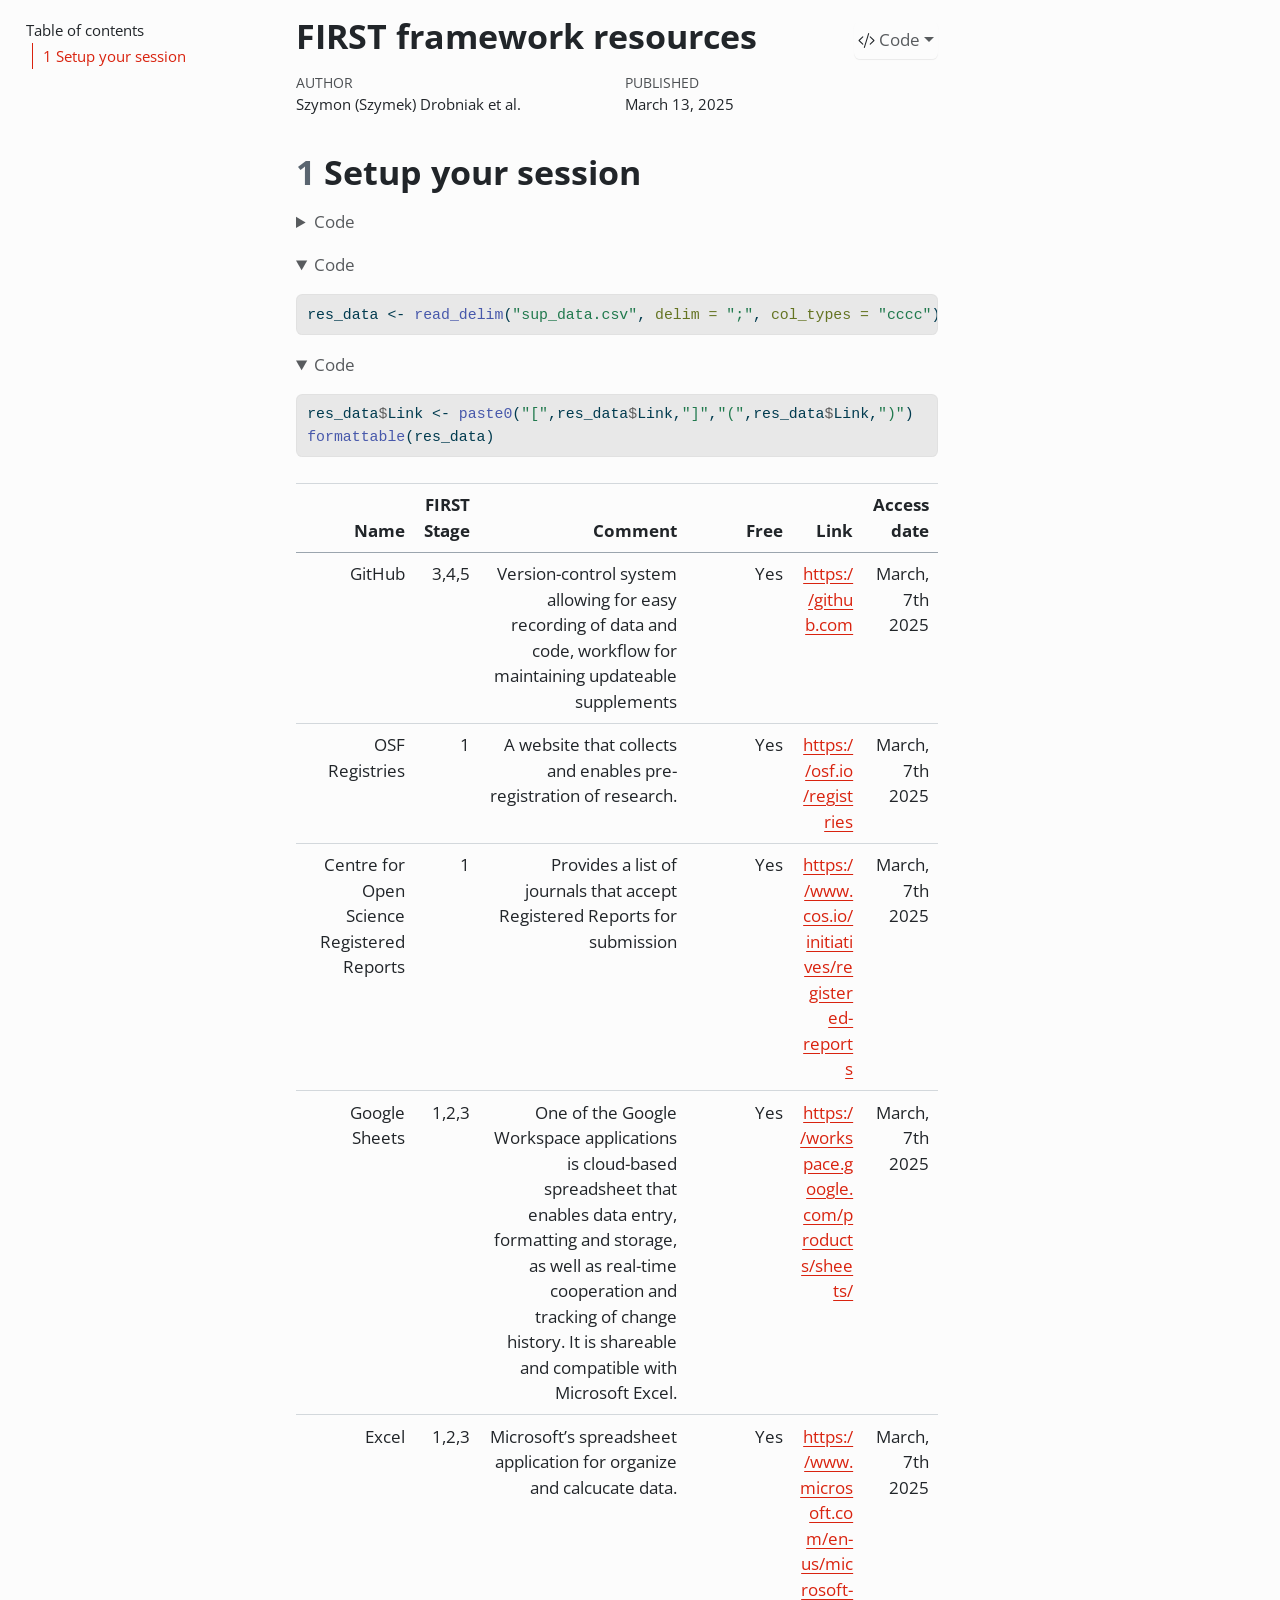
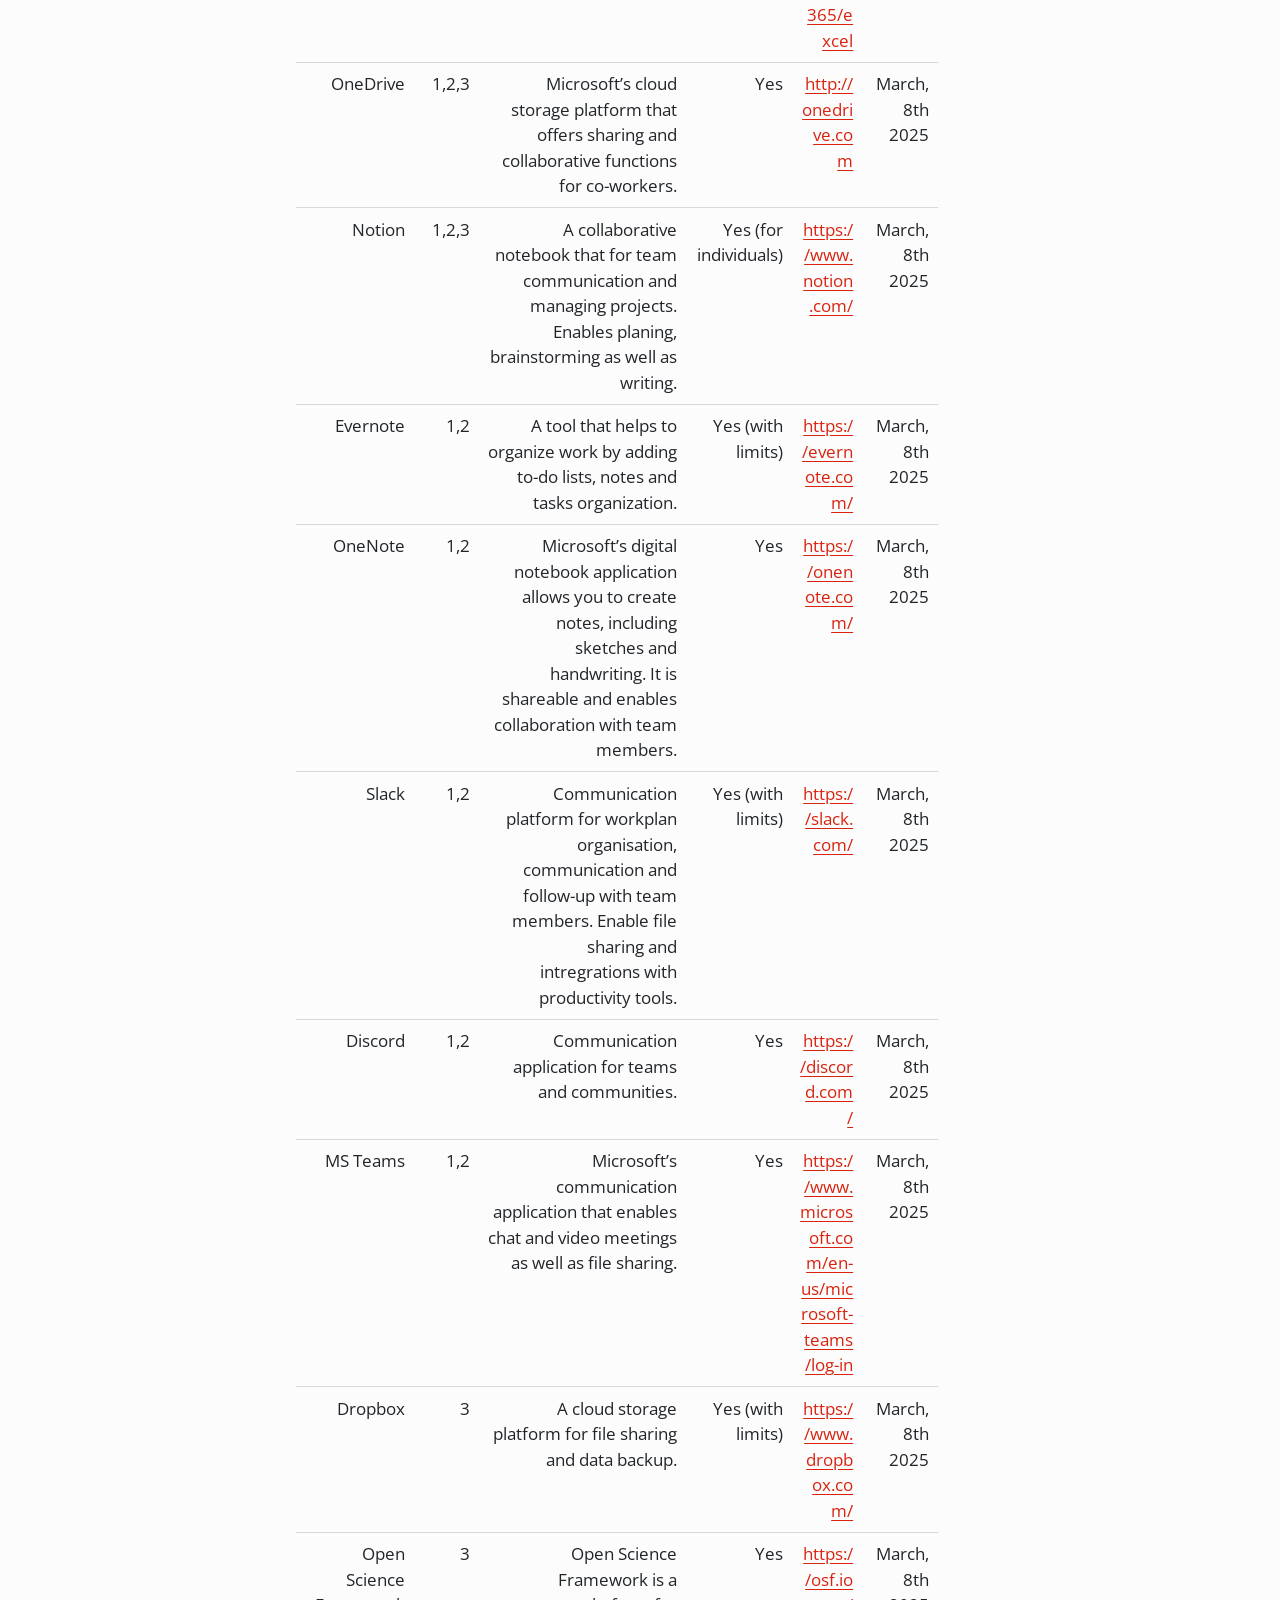
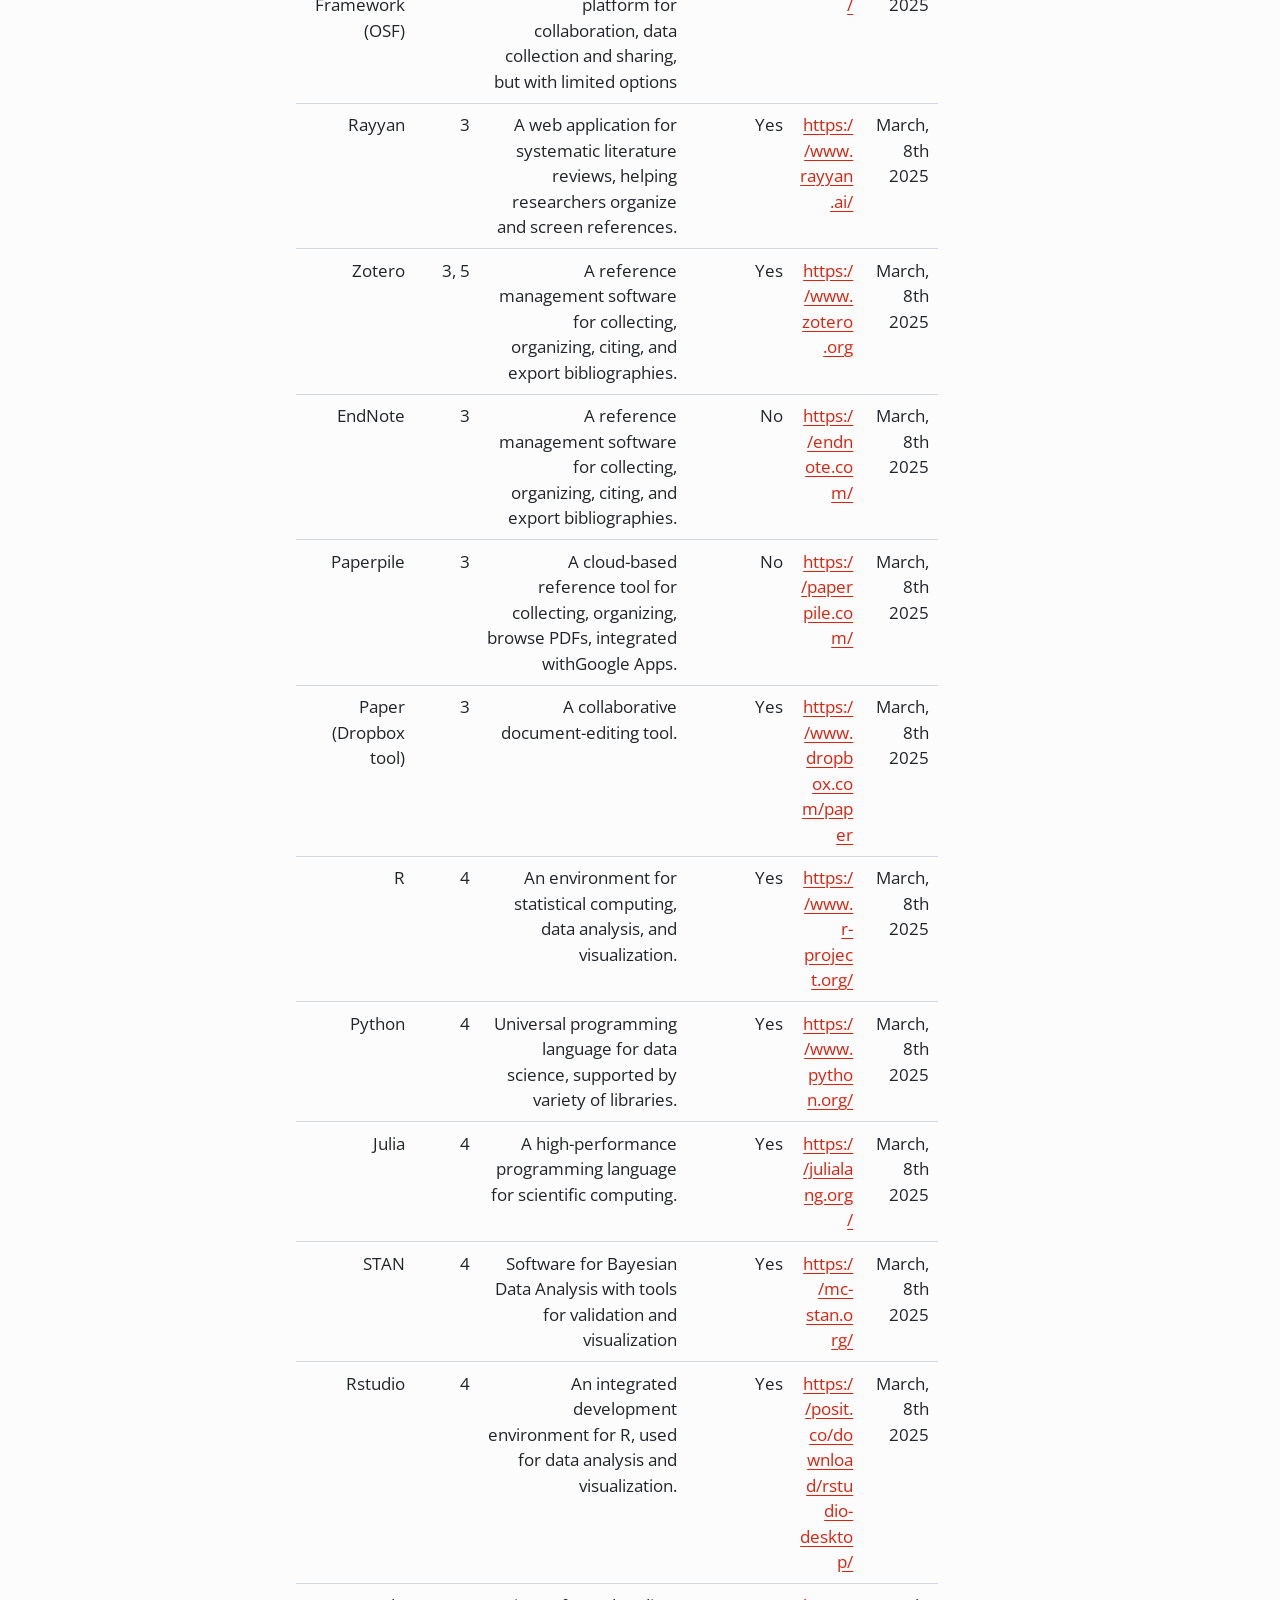
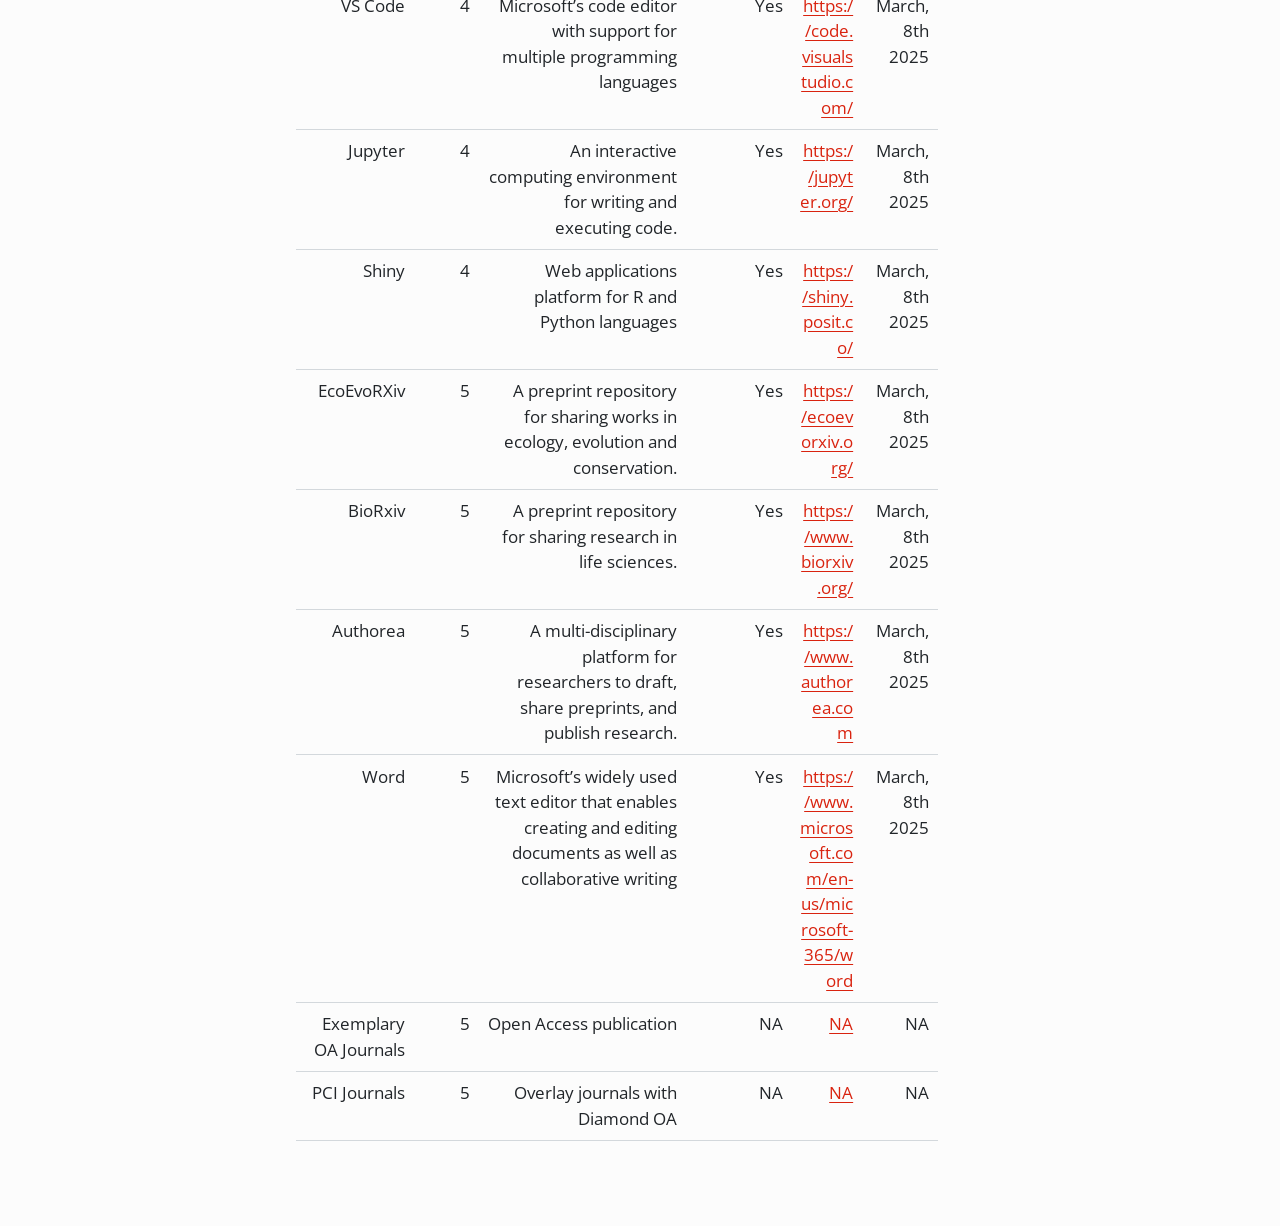
==== commit 078de3d1: "hyperlinks added" ====
--- a/resources.html
+++ b/resources.html
@@ -2,12 +2,12 @@
 <html xmlns="http://www.w3.org/1999/xhtml" lang="en" xml:lang="en"><head>
 
 <meta charset="utf-8">
-<meta name="generator" content="quarto-1.2.335">
+<meta name="generator" content="quarto-1.5.57">
 
 <meta name="viewport" content="width=device-width, initial-scale=1.0, user-scalable=yes">
 
 <meta name="author" content="Szymon (Szymek) Drobniak et al.">
-<meta name="dcterms.date" content="2025-03-04">
+<meta name="dcterms.date" content="2025-03-13">
 
 <title>FIRST framework resources</title>
 <style>
@@ -19,11 +19,11 @@
 ul.task-list{list-style: none;}
 ul.task-list li input[type="checkbox"] {
 width: 0.8em;
-margin: 0 0.8em 0.2em -1.6em;
-vertical-align: middle;
+margin: 0 0.8em 0.2em -1em;  vertical-align: middle;
 }
+
 pre > code.sourceCode { white-space: pre; position: relative; }
-pre > code.sourceCode > span { display: inline-block; line-height: 1.25; }
+pre > code.sourceCode > span { line-height: 1.25; }
 pre > code.sourceCode > span:empty { height: 1.2em; }
 .sourceCode { overflow: visible; }
 code.sourceCode > span { color: inherit; text-decoration: inherit; }
@@ -34,7 +34,7 @@
 }
 @media print {
 pre > code.sourceCode { white-space: pre-wrap; }
-pre > code.sourceCode > span { text-indent: -5em; padding-left: 5em; }
+pre > code.sourceCode > span { display: inline-block; text-indent: -5em; padding-left: 5em; }
 }
 pre.numberSource code
 { counter-reset: source-line 0; }
@@ -48,53 +48,23 @@
 -khtml-user-select: none; -moz-user-select: none;
 -ms-user-select: none; user-select: none;
 padding: 0 4px; width: 4em;
-color: #aaaaaa;
 }
-pre.numberSource { margin-left: 3em; border-left: 1px solid #aaaaaa; padding-left: 4px; }
+pre.numberSource { margin-left: 3em; padding-left: 4px; }
 div.sourceCode
 { }
 @media screen {
 pre > code.sourceCode > span > a:first-child::before { text-decoration: underline; }
 }
-code span.al { color: #ff0000; font-weight: bold; } 
-code span.an { color: #60a0b0; font-weight: bold; font-style: italic; } 
-code span.at { color: #7d9029; } 
-code span.bn { color: #40a070; } 
-code span.bu { color: #008000; } 
-code span.cf { color: #007020; font-weight: bold; } 
-code span.ch { color: #4070a0; } 
-code span.cn { color: #880000; } 
-code span.co { color: #60a0b0; font-style: italic; } 
-code span.cv { color: #60a0b0; font-weight: bold; font-style: italic; } 
-code span.do { color: #ba2121; font-style: italic; } 
-code span.dt { color: #902000; } 
-code span.dv { color: #40a070; } 
-code span.er { color: #ff0000; font-weight: bold; } 
-code span.ex { } 
-code span.fl { color: #40a070; } 
-code span.fu { color: #06287e; } 
-code span.im { color: #008000; font-weight: bold; } 
-code span.in { color: #60a0b0; font-weight: bold; font-style: italic; } 
-code span.kw { color: #007020; font-weight: bold; } 
-code span.op { color: #666666; } 
-code span.ot { color: #007020; } 
-code span.pp { color: #bc7a00; } 
-code span.sc { color: #4070a0; } 
-code span.ss { color: #bb6688; } 
-code span.st { color: #4070a0; } 
-code span.va { color: #19177c; } 
-code span.vs { color: #4070a0; } 
-code span.wa { color: #60a0b0; font-weight: bold; font-style: italic; } 
 </style>
 
 
 <script>/*!
- * clipboard.js v2.0.10
+ * clipboard.js v2.0.11
  * https://clipboardjs.com/
  *
  * Licensed MIT © Zeno Rocha
  */
-!function(t,e){"object"==typeof exports&&"object"==typeof module?module.exports=e():"function"==typeof define&&define.amd?define([],e):"object"==typeof exports?exports.ClipboardJS=e():t.ClipboardJS=e()}(this,function(){return n={686:function(t,e,n){"use strict";n.d(e,{default:function(){return o}});var e=n(279),i=n.n(e),e=n(370),u=n.n(e),e=n(817),c=n.n(e);function a(t){try{return document.execCommand(t)}catch(t){return}}var f=function(t){t=c()(t);return a("cut"),t};var l=function(t){var e,n,o,r=1<arguments.length&&void 0!==arguments[1]?arguments[1]:{container:document.body},i="";return"string"==typeof t?(e=t,n="rtl"===document.documentElement.getAttribute("dir"),(o=document.createElement("textarea")).style.fontSize="12pt",o.style.border="0",o.style.padding="0",o.style.margin="0",o.style.position="absolute",o.style[n?"right":"left"]="-9999px",n=window.pageYOffset||document.documentElement.scrollTop,o.style.top="".concat(n,"px"),o.setAttribute("readonly",""),o.value=e,o=o,r.container.appendChild(o),i=c()(o),a("copy"),o.remove()):(i=c()(t),a("copy")),i};function r(t){return(r="function"==typeof Symbol&&"symbol"==typeof Symbol.iterator?function(t){return typeof t}:function(t){return t&&"function"==typeof Symbol&&t.constructor===Symbol&&t!==Symbol.prototype?"symbol":typeof t})(t)}var s=function(){var t=0<arguments.length&&void 0!==arguments[0]?arguments[0]:{},e=t.action,n=void 0===e?"copy":e,o=t.container,e=t.target,t=t.text;if("copy"!==n&&"cut"!==n)throw new Error('Invalid "action" value, use either "copy" or "cut"');if(void 0!==e){if(!e||"object"!==r(e)||1!==e.nodeType)throw new Error('Invalid "target" value, use a valid Element');if("copy"===n&&e.hasAttribute("disabled"))throw new Error('Invalid "target" attribute. Please use "readonly" instead of "disabled" attribute');if("cut"===n&&(e.hasAttribute("readonly")||e.hasAttribute("disabled")))throw new Error('Invalid "target" attribute. You can\'t cut text from elements with "readonly" or "disabled" attributes')}return t?l(t,{container:o}):e?"cut"===n?f(e):l(e,{container:o}):void 0};function p(t){return(p="function"==typeof Symbol&&"symbol"==typeof Symbol.iterator?function(t){return typeof t}:function(t){return t&&"function"==typeof Symbol&&t.constructor===Symbol&&t!==Symbol.prototype?"symbol":typeof t})(t)}function d(t,e){for(var n=0;n<e.length;n++){var o=e[n];o.enumerable=o.enumerable||!1,o.configurable=!0,"value"in o&&(o.writable=!0),Object.defineProperty(t,o.key,o)}}function y(t,e){return(y=Object.setPrototypeOf||function(t,e){return t.__proto__=e,t})(t,e)}function h(n){var o=function(){if("undefined"==typeof Reflect||!Reflect.construct)return!1;if(Reflect.construct.sham)return!1;if("function"==typeof Proxy)return!0;try{return Date.prototype.toString.call(Reflect.construct(Date,[],function(){})),!0}catch(t){return!1}}();return function(){var t,e=m(n);return t=o?(t=m(this).constructor,Reflect.construct(e,arguments,t)):e.apply(this,arguments),e=this,!(t=t)||"object"!==p(t)&&"function"!=typeof t?function(t){if(void 0!==t)return t;throw new ReferenceError("this hasn't been initialised - super() hasn't been called")}(e):t}}function m(t){return(m=Object.setPrototypeOf?Object.getPrototypeOf:function(t){return t.__proto__||Object.getPrototypeOf(t)})(t)}function v(t,e){t="data-clipboard-".concat(t);if(e.hasAttribute(t))return e.getAttribute(t)}var o=function(){!function(t,e){if("function"!=typeof e&&null!==e)throw new TypeError("Super expression must either be null or a function");t.prototype=Object.create(e&&e.prototype,{constructor:{value:t,writable:!0,configurable:!0}}),e&&y(t,e)}(r,i());var t,e,n,o=h(r);function r(t,e){var n;return function(t){if(!(t instanceof r))throw new TypeError("Cannot call a class as a function")}(this),(n=o.call(this)).resolveOptions(e),n.listenClick(t),n}return t=r,n=[{key:"copy",value:function(t){var e=1<arguments.length&&void 0!==arguments[1]?arguments[1]:{container:document.body};return l(t,e)}},{key:"cut",value:function(t){return f(t)}},{key:"isSupported",value:function(){var t=0<arguments.length&&void 0!==arguments[0]?arguments[0]:["copy","cut"],t="string"==typeof t?[t]:t,e=!!document.queryCommandSupported;return t.forEach(function(t){e=e&&!!document.queryCommandSupported(t)}),e}}],(e=[{key:"resolveOptions",value:function(){var t=0<arguments.length&&void 0!==arguments[0]?arguments[0]:{};this.action="function"==typeof t.action?t.action:this.defaultAction,this.target="function"==typeof t.target?t.target:this.defaultTarget,this.text="function"==typeof t.text?t.text:this.defaultText,this.container="object"===p(t.container)?t.container:document.body}},{key:"listenClick",value:function(t){var e=this;this.listener=u()(t,"click",function(t){return e.onClick(t)})}},{key:"onClick",value:function(t){var e=t.delegateTarget||t.currentTarget,n=this.action(e)||"copy",t=s({action:n,container:this.container,target:this.target(e),text:this.text(e)});this.emit(t?"success":"error",{action:n,text:t,trigger:e,clearSelection:function(){e&&e.focus(),document.activeElement.blur(),window.getSelection().removeAllRanges()}})}},{key:"defaultAction",value:function(t){return v("action",t)}},{key:"defaultTarget",value:function(t){t=v("target",t);if(t)return document.querySelector(t)}},{key:"defaultText",value:function(t){return v("text",t)}},{key:"destroy",value:function(){this.listener.destroy()}}])&&d(t.prototype,e),n&&d(t,n),r}()},828:function(t){var e;"undefined"==typeof Element||Element.prototype.matches||((e=Element.prototype).matches=e.matchesSelector||e.mozMatchesSelector||e.msMatchesSelector||e.oMatchesSelector||e.webkitMatchesSelector),t.exports=function(t,e){for(;t&&9!==t.nodeType;){if("function"==typeof t.matches&&t.matches(e))return t;t=t.parentNode}}},438:function(t,e,n){var u=n(828);function i(t,e,n,o,r){var i=function(e,n,t,o){return function(t){t.delegateTarget=u(t.target,n),t.delegateTarget&&o.call(e,t)}}.apply(this,arguments);return t.addEventListener(n,i,r),{destroy:function(){t.removeEventListener(n,i,r)}}}t.exports=function(t,e,n,o,r){return"function"==typeof t.addEventListener?i.apply(null,arguments):"function"==typeof n?i.bind(null,document).apply(null,arguments):("string"==typeof t&&(t=document.querySelectorAll(t)),Array.prototype.map.call(t,function(t){return i(t,e,n,o,r)}))}},879:function(t,n){n.node=function(t){return void 0!==t&&t instanceof HTMLElement&&1===t.nodeType},n.nodeList=function(t){var e=Object.prototype.toString.call(t);return void 0!==t&&("[object NodeList]"===e||"[object HTMLCollection]"===e)&&"length"in t&&(0===t.length||n.node(t[0]))},n.string=function(t){return"string"==typeof t||t instanceof String},n.fn=function(t){return"[object Function]"===Object.prototype.toString.call(t)}},370:function(t,e,n){var f=n(879),l=n(438);t.exports=function(t,e,n){if(!t&&!e&&!n)throw new Error("Missing required arguments");if(!f.string(e))throw new TypeError("Second argument must be a String");if(!f.fn(n))throw new TypeError("Third argument must be a Function");if(f.node(t))return c=e,a=n,(u=t).addEventListener(c,a),{destroy:function(){u.removeEventListener(c,a)}};if(f.nodeList(t))return o=t,r=e,i=n,Array.prototype.forEach.call(o,function(t){t.addEventListener(r,i)}),{destroy:function(){Array.prototype.forEach.call(o,function(t){t.removeEventListener(r,i)})}};if(f.string(t))return t=t,e=e,n=n,l(document.body,t,e,n);throw new TypeError("First argument must be a String, HTMLElement, HTMLCollection, or NodeList");var o,r,i,u,c,a}},817:function(t){t.exports=function(t){var e,n="SELECT"===t.nodeName?(t.focus(),t.value):"INPUT"===t.nodeName||"TEXTAREA"===t.nodeName?((e=t.hasAttribute("readonly"))||t.setAttribute("readonly",""),t.select(),t.setSelectionRange(0,t.value.length),e||t.removeAttribute("readonly"),t.value):(t.hasAttribute("contenteditable")&&t.focus(),n=window.getSelection(),(e=document.createRange()).selectNodeContents(t),n.removeAllRanges(),n.addRange(e),n.toString());return n}},279:function(t){function e(){}e.prototype={on:function(t,e,n){var o=this.e||(this.e={});return(o[t]||(o[t]=[])).push({fn:e,ctx:n}),this},once:function(t,e,n){var o=this;function r(){o.off(t,r),e.apply(n,arguments)}return r._=e,this.on(t,r,n)},emit:function(t){for(var e=[].slice.call(arguments,1),n=((this.e||(this.e={}))[t]||[]).slice(),o=0,r=n.length;o<r;o++)n[o].fn.apply(n[o].ctx,e);return this},off:function(t,e){var n=this.e||(this.e={}),o=n[t],r=[];if(o&&e)for(var i=0,u=o.length;i<u;i++)o[i].fn!==e&&o[i].fn._!==e&&r.push(o[i]);return r.length?n[t]=r:delete n[t],this}},t.exports=e,t.exports.TinyEmitter=e}},r={},o.n=function(t){var e=t&&t.__esModule?function(){return t.default}:function(){return t};return o.d(e,{a:e}),e},o.d=function(t,e){for(var n in e)o.o(e,n)&&!o.o(t,n)&&Object.defineProperty(t,n,{enumerable:!0,get:e[n]})},o.o=function(t,e){return Object.prototype.hasOwnProperty.call(t,e)},o(686).default;function o(t){if(r[t])return r[t].exports;var e=r[t]={exports:{}};return n[t](e,e.exports,o),e.exports}var n,r});</script>
+!function(t,e){"object"==typeof exports&&"object"==typeof module?module.exports=e():"function"==typeof define&&define.amd?define([],e):"object"==typeof exports?exports.ClipboardJS=e():t.ClipboardJS=e()}(this,function(){return n={686:function(t,e,n){"use strict";n.d(e,{default:function(){return b}});var e=n(279),i=n.n(e),e=n(370),u=n.n(e),e=n(817),r=n.n(e);function c(t){try{return document.execCommand(t)}catch(t){return}}var a=function(t){t=r()(t);return c("cut"),t};function o(t,e){var n,o,t=(n=t,o="rtl"===document.documentElement.getAttribute("dir"),(t=document.createElement("textarea")).style.fontSize="12pt",t.style.border="0",t.style.padding="0",t.style.margin="0",t.style.position="absolute",t.style[o?"right":"left"]="-9999px",o=window.pageYOffset||document.documentElement.scrollTop,t.style.top="".concat(o,"px"),t.setAttribute("readonly",""),t.value=n,t);return e.container.appendChild(t),e=r()(t),c("copy"),t.remove(),e}var f=function(t){var e=1<arguments.length&&void 0!==arguments[1]?arguments[1]:{container:document.body},n="";return"string"==typeof t?n=o(t,e):t instanceof HTMLInputElement&&!["text","search","url","tel","password"].includes(null==t?void 0:t.type)?n=o(t.value,e):(n=r()(t),c("copy")),n};function l(t){return(l="function"==typeof Symbol&&"symbol"==typeof Symbol.iterator?function(t){return typeof t}:function(t){return t&&"function"==typeof Symbol&&t.constructor===Symbol&&t!==Symbol.prototype?"symbol":typeof t})(t)}var s=function(){var t=0<arguments.length&&void 0!==arguments[0]?arguments[0]:{},e=t.action,n=void 0===e?"copy":e,o=t.container,e=t.target,t=t.text;if("copy"!==n&&"cut"!==n)throw new Error('Invalid "action" value, use either "copy" or "cut"');if(void 0!==e){if(!e||"object"!==l(e)||1!==e.nodeType)throw new Error('Invalid "target" value, use a valid Element');if("copy"===n&&e.hasAttribute("disabled"))throw new Error('Invalid "target" attribute. Please use "readonly" instead of "disabled" attribute');if("cut"===n&&(e.hasAttribute("readonly")||e.hasAttribute("disabled")))throw new Error('Invalid "target" attribute. You can\'t cut text from elements with "readonly" or "disabled" attributes')}return t?f(t,{container:o}):e?"cut"===n?a(e):f(e,{container:o}):void 0};function p(t){return(p="function"==typeof Symbol&&"symbol"==typeof Symbol.iterator?function(t){return typeof t}:function(t){return t&&"function"==typeof Symbol&&t.constructor===Symbol&&t!==Symbol.prototype?"symbol":typeof t})(t)}function d(t,e){for(var n=0;n<e.length;n++){var o=e[n];o.enumerable=o.enumerable||!1,o.configurable=!0,"value"in o&&(o.writable=!0),Object.defineProperty(t,o.key,o)}}function y(t,e){return(y=Object.setPrototypeOf||function(t,e){return t.__proto__=e,t})(t,e)}function h(n){var o=function(){if("undefined"==typeof Reflect||!Reflect.construct)return!1;if(Reflect.construct.sham)return!1;if("function"==typeof Proxy)return!0;try{return Date.prototype.toString.call(Reflect.construct(Date,[],function(){})),!0}catch(t){return!1}}();return function(){var t,e=v(n);return t=o?(t=v(this).constructor,Reflect.construct(e,arguments,t)):e.apply(this,arguments),e=this,!(t=t)||"object"!==p(t)&&"function"!=typeof t?function(t){if(void 0!==t)return t;throw new ReferenceError("this hasn't been initialised - super() hasn't been called")}(e):t}}function v(t){return(v=Object.setPrototypeOf?Object.getPrototypeOf:function(t){return t.__proto__||Object.getPrototypeOf(t)})(t)}function m(t,e){t="data-clipboard-".concat(t);if(e.hasAttribute(t))return e.getAttribute(t)}var b=function(){!function(t,e){if("function"!=typeof e&&null!==e)throw new TypeError("Super expression must either be null or a function");t.prototype=Object.create(e&&e.prototype,{constructor:{value:t,writable:!0,configurable:!0}}),e&&y(t,e)}(r,i());var t,e,n,o=h(r);function r(t,e){var n;return function(t){if(!(t instanceof r))throw new TypeError("Cannot call a class as a function")}(this),(n=o.call(this)).resolveOptions(e),n.listenClick(t),n}return t=r,n=[{key:"copy",value:function(t){var e=1<arguments.length&&void 0!==arguments[1]?arguments[1]:{container:document.body};return f(t,e)}},{key:"cut",value:function(t){return a(t)}},{key:"isSupported",value:function(){var t=0<arguments.length&&void 0!==arguments[0]?arguments[0]:["copy","cut"],t="string"==typeof t?[t]:t,e=!!document.queryCommandSupported;return t.forEach(function(t){e=e&&!!document.queryCommandSupported(t)}),e}}],(e=[{key:"resolveOptions",value:function(){var t=0<arguments.length&&void 0!==arguments[0]?arguments[0]:{};this.action="function"==typeof t.action?t.action:this.defaultAction,this.target="function"==typeof t.target?t.target:this.defaultTarget,this.text="function"==typeof t.text?t.text:this.defaultText,this.container="object"===p(t.container)?t.container:document.body}},{key:"listenClick",value:function(t){var e=this;this.listener=u()(t,"click",function(t){return e.onClick(t)})}},{key:"onClick",value:function(t){var e=t.delegateTarget||t.currentTarget,n=this.action(e)||"copy",t=s({action:n,container:this.container,target:this.target(e),text:this.text(e)});this.emit(t?"success":"error",{action:n,text:t,trigger:e,clearSelection:function(){e&&e.focus(),window.getSelection().removeAllRanges()}})}},{key:"defaultAction",value:function(t){return m("action",t)}},{key:"defaultTarget",value:function(t){t=m("target",t);if(t)return document.querySelector(t)}},{key:"defaultText",value:function(t){return m("text",t)}},{key:"destroy",value:function(){this.listener.destroy()}}])&&d(t.prototype,e),n&&d(t,n),r}()},828:function(t){var e;"undefined"==typeof Element||Element.prototype.matches||((e=Element.prototype).matches=e.matchesSelector||e.mozMatchesSelector||e.msMatchesSelector||e.oMatchesSelector||e.webkitMatchesSelector),t.exports=function(t,e){for(;t&&9!==t.nodeType;){if("function"==typeof t.matches&&t.matches(e))return t;t=t.parentNode}}},438:function(t,e,n){var u=n(828);function i(t,e,n,o,r){var i=function(e,n,t,o){return function(t){t.delegateTarget=u(t.target,n),t.delegateTarget&&o.call(e,t)}}.apply(this,arguments);return t.addEventListener(n,i,r),{destroy:function(){t.removeEventListener(n,i,r)}}}t.exports=function(t,e,n,o,r){return"function"==typeof t.addEventListener?i.apply(null,arguments):"function"==typeof n?i.bind(null,document).apply(null,arguments):("string"==typeof t&&(t=document.querySelectorAll(t)),Array.prototype.map.call(t,function(t){return i(t,e,n,o,r)}))}},879:function(t,n){n.node=function(t){return void 0!==t&&t instanceof HTMLElement&&1===t.nodeType},n.nodeList=function(t){var e=Object.prototype.toString.call(t);return void 0!==t&&("[object NodeList]"===e||"[object HTMLCollection]"===e)&&"length"in t&&(0===t.length||n.node(t[0]))},n.string=function(t){return"string"==typeof t||t instanceof String},n.fn=function(t){return"[object Function]"===Object.prototype.toString.call(t)}},370:function(t,e,n){var f=n(879),l=n(438);t.exports=function(t,e,n){if(!t&&!e&&!n)throw new Error("Missing required arguments");if(!f.string(e))throw new TypeError("Second argument must be a String");if(!f.fn(n))throw new TypeError("Third argument must be a Function");if(f.node(t))return c=e,a=n,(u=t).addEventListener(c,a),{destroy:function(){u.removeEventListener(c,a)}};if(f.nodeList(t))return o=t,r=e,i=n,Array.prototype.forEach.call(o,function(t){t.addEventListener(r,i)}),{destroy:function(){Array.prototype.forEach.call(o,function(t){t.removeEventListener(r,i)})}};if(f.string(t))return t=t,e=e,n=n,l(document.body,t,e,n);throw new TypeError("First argument must be a String, HTMLElement, HTMLCollection, or NodeList");var o,r,i,u,c,a}},817:function(t){t.exports=function(t){var e,n="SELECT"===t.nodeName?(t.focus(),t.value):"INPUT"===t.nodeName||"TEXTAREA"===t.nodeName?((e=t.hasAttribute("readonly"))||t.setAttribute("readonly",""),t.select(),t.setSelectionRange(0,t.value.length),e||t.removeAttribute("readonly"),t.value):(t.hasAttribute("contenteditable")&&t.focus(),n=window.getSelection(),(e=document.createRange()).selectNodeContents(t),n.removeAllRanges(),n.addRange(e),n.toString());return n}},279:function(t){function e(){}e.prototype={on:function(t,e,n){var o=this.e||(this.e={});return(o[t]||(o[t]=[])).push({fn:e,ctx:n}),this},once:function(t,e,n){var o=this;function r(){o.off(t,r),e.apply(n,arguments)}return r._=e,this.on(t,r,n)},emit:function(t){for(var e=[].slice.call(arguments,1),n=((this.e||(this.e={}))[t]||[]).slice(),o=0,r=n.length;o<r;o++)n[o].fn.apply(n[o].ctx,e);return this},off:function(t,e){var n=this.e||(this.e={}),o=n[t],r=[];if(o&&e)for(var i=0,u=o.length;i<u;i++)o[i].fn!==e&&o[i].fn._!==e&&r.push(o[i]);return r.length?n[t]=r:delete n[t],this}},t.exports=e,t.exports.TinyEmitter=e}},r={},o.n=function(t){var e=t&&t.__esModule?function(){return t.default}:function(){return t};return o.d(e,{a:e}),e},o.d=function(t,e){for(var n in e)o.o(e,n)&&!o.o(t,n)&&Object.defineProperty(t,n,{enumerable:!0,get:e[n]})},o.o=function(t,e){return Object.prototype.hasOwnProperty.call(t,e)},o(686).default;function o(t){if(r[t])return r[t].exports;var e=r[t]={exports:{}};return n[t](e,e.exports,o),e.exports}var n,r});</script>
 <script>const sectionChanged = new CustomEvent("quarto-sectionChanged", {
   detail: {},
   bubbles: true,
@@ -102,7 +72,49 @@
   composed: false,
 });
 
+const layoutMarginEls = () => {
+  // Find any conflicting margin elements and add margins to the
+  // top to prevent overlap
+  const marginChildren = window.document.querySelectorAll(
+    ".column-margin.column-container > *, .margin-caption, .aside"
+  );
+
+  let lastBottom = 0;
+  for (const marginChild of marginChildren) {
+    if (marginChild.offsetParent !== null) {
+      // clear the top margin so we recompute it
+      marginChild.style.marginTop = null;
+      const top = marginChild.getBoundingClientRect().top + window.scrollY;
+      if (top < lastBottom) {
+        const marginChildStyle = window.getComputedStyle(marginChild);
+        const marginBottom = parseFloat(marginChildStyle["marginBottom"]);
+        const margin = lastBottom - top + marginBottom;
+        marginChild.style.marginTop = `${margin}px`;
+      }
+      const styles = window.getComputedStyle(marginChild);
+      const marginTop = parseFloat(styles["marginTop"]);
+      lastBottom = top + marginChild.getBoundingClientRect().height + marginTop;
+    }
+  }
+};
+
 window.document.addEventListener("DOMContentLoaded", function (_event) {
+  // Recompute the position of margin elements anytime the body size changes
+  if (window.ResizeObserver) {
+    const resizeObserver = new window.ResizeObserver(
+      throttle(() => {
+        layoutMarginEls();
+        if (
+          window.document.body.getBoundingClientRect().width < 990 &&
+          isReaderMode()
+        ) {
+          quartoToggleReader();
+        }
+      }, 50)
+    );
+    resizeObserver.observe(window.document.body);
+  }
+
   const tocEl = window.document.querySelector('nav.toc-active[role="doc-toc"]');
   const sidebarEl = window.document.getElementById("quarto-sidebar");
   const leftTocEl = window.document.getElementById("quarto-sidebar-toc-left");
@@ -149,7 +161,7 @@
       if (link.href.indexOf("#") !== -1) {
         const anchor = link.href.split("#")[1];
         const heading = window.document.querySelector(
-          `[data-anchor-id=${anchor}]`
+          `[data-anchor-id="${anchor}"]`
         );
         if (heading) {
           // Add the class
@@ -189,8 +201,10 @@
       window.innerHeight + window.pageYOffset >=
       window.document.body.offsetHeight
     ) {
+      // This is the no-scroll case where last section should be the active one
       sectionIndex = 0;
     } else {
+      // This finds the last section visible on screen that should be made active
       sectionIndex = [...sections].reverse().findIndex((section) => {
         if (section) {
           return window.pageYOffset >= section.offsetTop - sectionMargin;
@@ -356,6 +370,7 @@
 
   const manageSidebarVisiblity = (el, placeholderDescriptor) => {
     let isVisible = true;
+    let elRect;
 
     return (hiddenRegions) => {
       if (el === null) {
@@ -366,112 +381,121 @@
       const lastChildEl = el.lastElementChild;
 
       if (lastChildEl) {
-        // Find the top and bottom o the element that is being managed
-        const elTop = el.offsetTop;
-        const elBottom =
-          elTop + lastChildEl.offsetTop + lastChildEl.offsetHeight;
-
         // Converts the sidebar to a menu
         const convertToMenu = () => {
           for (const child of el.children) {
             child.style.opacity = 0;
             child.style.overflow = "hidden";
+            child.style.pointerEvents = "none";
           }
 
-          const toggleContainer = window.document.createElement("div");
-          toggleContainer.style.width = "100%";
-          toggleContainer.classList.add("zindex-over-content");
-          toggleContainer.classList.add("quarto-sidebar-toggle");
-          toggleContainer.classList.add("headroom-target"); // Marks this to be managed by headeroom
-          toggleContainer.id = placeholderDescriptor.id;
-          toggleContainer.style.position = "fixed";
-
-          const toggleIcon = window.document.createElement("i");
-          toggleIcon.classList.add("quarto-sidebar-toggle-icon");
-          toggleIcon.classList.add("bi");
-          toggleIcon.classList.add("bi-caret-down-fill");
-
-          const toggleTitle = window.document.createElement("div");
-          const titleEl = window.document.body.querySelector(
-            placeholderDescriptor.titleSelector
-          );
-          if (titleEl) {
-            toggleTitle.append(titleEl.innerText, toggleIcon);
-          }
-          toggleTitle.classList.add("zindex-over-content");
-          toggleTitle.classList.add("quarto-sidebar-toggle-title");
-          toggleContainer.append(toggleTitle);
-
-          const toggleContents = window.document.createElement("div");
-          toggleContents.classList = el.classList;
-          toggleContents.classList.add("zindex-over-content");
-          toggleContents.classList.add("quarto-sidebar-toggle-contents");
-          for (const child of el.children) {
-            if (child.id === "toc-title") {
-              continue;
+          nexttick(() => {
+            const toggleContainer = window.document.createElement("div");
+            toggleContainer.style.width = "100%";
+            toggleContainer.classList.add("zindex-over-content");
+            toggleContainer.classList.add("quarto-sidebar-toggle");
+            toggleContainer.classList.add("headroom-target"); // Marks this to be managed by headeroom
+            toggleContainer.id = placeholderDescriptor.id;
+            toggleContainer.style.position = "fixed";
+
+            const toggleIcon = window.document.createElement("i");
+            toggleIcon.classList.add("quarto-sidebar-toggle-icon");
+            toggleIcon.classList.add("bi");
+            toggleIcon.classList.add("bi-caret-down-fill");
+
+            const toggleTitle = window.document.createElement("div");
+            const titleEl = window.document.body.querySelector(
+              placeholderDescriptor.titleSelector
+            );
+            if (titleEl) {
+              toggleTitle.append(
+                titleEl.textContent || titleEl.innerText,
+                toggleIcon
+              );
             }
-
-            const clone = child.cloneNode(true);
-            clone.style.opacity = 1;
-            clone.style.display = null;
-            toggleContents.append(clone);
-          }
-          toggleContents.style.height = "0px";
-          toggleContainer.append(toggleContents);
-          el.parentElement.prepend(toggleContainer);
-
-          // Process clicks
-          let tocShowing = false;
-          // Allow the caller to control whether this is dismissed
-          // when it is clicked (e.g. sidebar navigation supports
-          // opening and closing the nav tree, so don't dismiss on click)
-          const clickEl = placeholderDescriptor.dismissOnClick
-            ? toggleContainer
-            : toggleTitle;
-
-          const closeToggle = () => {
-            if (tocShowing) {
-              toggleContainer.classList.remove("expanded");
-              toggleContents.style.height = "0px";
-              tocShowing = false;
+            toggleTitle.classList.add("zindex-over-content");
+            toggleTitle.classList.add("quarto-sidebar-toggle-title");
+            toggleContainer.append(toggleTitle);
+
+            const toggleContents = window.document.createElement("div");
+            toggleContents.classList = el.classList;
+            toggleContents.classList.add("zindex-over-content");
+            toggleContents.classList.add("quarto-sidebar-toggle-contents");
+            for (const child of el.children) {
+              if (child.id === "toc-title") {
+                continue;
+              }
+
+              const clone = child.cloneNode(true);
+              clone.style.opacity = 1;
+              clone.style.pointerEvents = null;
+              clone.style.display = null;
+              toggleContents.append(clone);
             }
-          };
-
-          const positionToggle = () => {
-            // position the element (top left of parent, same width as parent)
-            const elRect = el.getBoundingClientRect();
-            toggleContainer.style.left = `${elRect.left}px`;
-            toggleContainer.style.top = `${elRect.top}px`;
-            toggleContainer.style.width = `${elRect.width}px`;
-          };
-
-          // Get rid of any expanded toggle if the user scrolls
-          window.document.addEventListener(
-            "scroll",
-            throttle(() => {
-              closeToggle();
-            }, 50)
-          );
-
-          // Handle positioning of the toggle
-          window.addEventListener(
-            "resize",
-            throttle(() => {
-              positionToggle();
-            }, 50)
-          );
-          positionToggle();
-
-          // Process the click
-          clickEl.onclick = () => {
-            if (!tocShowing) {
-              toggleContainer.classList.add("expanded");
-              toggleContents.style.height = null;
-              tocShowing = true;
-            } else {
-              closeToggle();
-            }
-          };
+            toggleContents.style.height = "0px";
+            const positionToggle = () => {
+              // position the element (top left of parent, same width as parent)
+              if (!elRect) {
+                elRect = el.getBoundingClientRect();
+              }
+              toggleContainer.style.left = `${elRect.left}px`;
+              toggleContainer.style.top = `${elRect.top}px`;
+              toggleContainer.style.width = `${elRect.width}px`;
+            };
+            positionToggle();
+
+            toggleContainer.append(toggleContents);
+            el.parentElement.prepend(toggleContainer);
+
+            // Process clicks
+            let tocShowing = false;
+            // Allow the caller to control whether this is dismissed
+            // when it is clicked (e.g. sidebar navigation supports
+            // opening and closing the nav tree, so don't dismiss on click)
+            const clickEl = placeholderDescriptor.dismissOnClick
+              ? toggleContainer
+              : toggleTitle;
+
+            const closeToggle = () => {
+              if (tocShowing) {
+                toggleContainer.classList.remove("expanded");
+                toggleContents.style.height = "0px";
+                tocShowing = false;
+              }
+            };
+
+            // Get rid of any expanded toggle if the user scrolls
+            window.document.addEventListener(
+              "scroll",
+              throttle(() => {
+                closeToggle();
+              }, 50)
+            );
+
+            // Handle positioning of the toggle
+            window.addEventListener(
+              "resize",
+              throttle(() => {
+                elRect = undefined;
+                positionToggle();
+              }, 50)
+            );
+
+            window.addEventListener("quarto-hrChanged", () => {
+              elRect = undefined;
+            });
+
+            // Process the click
+            clickEl.onclick = () => {
+              if (!tocShowing) {
+                toggleContainer.classList.add("expanded");
+                toggleContents.style.height = null;
+                tocShowing = true;
+              } else {
+                closeToggle();
+              }
+            };
+          });
         };
 
         // Converts a sidebar from a menu back to a sidebar
@@ -479,6 +503,7 @@
           for (const child of el.children) {
             child.style.opacity = 1;
             child.style.overflow = null;
+            child.style.pointerEvents = null;
           }
 
           const placeholderEl = window.document.getElementById(
@@ -495,6 +520,11 @@
           convertToMenu();
           isVisible = false;
         } else {
+          // Find the top and bottom o the element that is being managed
+          const elTop = el.offsetTop;
+          const elBottom =
+            elTop + lastChildEl.offsetTop + lastChildEl.offsetHeight;
+
           if (!isVisible) {
             // If the element is current not visible reveal if there are
             // no conflicts with overlay regions
@@ -515,26 +545,51 @@
     };
   };
 
-  // Find any conflicting margin elements and add margins to the
-  // top to prevent overlap
-  const marginChildren = window.document.querySelectorAll(
-    ".column-margin.column-container > * "
-  );
-
-  nexttick(() => {
-    let lastBottom = 0;
-    for (const marginChild of marginChildren) {
-      const top = marginChild.getBoundingClientRect().top + window.scrollY;
-      if (top < lastBottom) {
-        const margin = lastBottom - top;
-        marginChild.style.marginTop = `${margin}px`;
-      }
-      const styles = window.getComputedStyle(marginChild);
-      const marginTop = parseFloat(styles["marginTop"]);
-
-      lastBottom = top + marginChild.getBoundingClientRect().height + marginTop;
-    }
-  });
+  const tabEls = document.querySelectorAll('a[data-bs-toggle="tab"]');
+  for (const tabEl of tabEls) {
+    const id = tabEl.getAttribute("data-bs-target");
+    if (id) {
+      const columnEl = document.querySelector(
+        `${id} .column-margin, .tabset-margin-content`
+      );
+      if (columnEl)
+        tabEl.addEventListener("shown.bs.tab", function (event) {
+          const el = event.srcElement;
+          if (el) {
+            const visibleCls = `${el.id}-margin-content`;
+            // walk up until we find a parent tabset
+            let panelTabsetEl = el.parentElement;
+            while (panelTabsetEl) {
+              if (panelTabsetEl.classList.contains("panel-tabset")) {
+                break;
+              }
+              panelTabsetEl = panelTabsetEl.parentElement;
+            }
+
+            if (panelTabsetEl) {
+              const prevSib = panelTabsetEl.previousElementSibling;
+              if (
+                prevSib &&
+                prevSib.classList.contains("tabset-margin-container")
+              ) {
+                const childNodes = prevSib.querySelectorAll(
+                  ".tabset-margin-content"
+                );
+                for (const childEl of childNodes) {
+                  if (childEl.classList.contains(visibleCls)) {
+                    childEl.classList.remove("collapse");
+                  } else {
+                    childEl.classList.add("collapse");
+                  }
+                }
+              }
+            }
+          }
+
+          layoutMarginEls();
+        });
+    }
+  }
 
   // Manage the visibility of the toc and the sidebar
   const marginScrollVisibility = manageSidebarVisiblity(marginSidebarEl, {
@@ -603,8 +658,9 @@
   const kOverlapPaddingSize = 10;
   function toRegions(els) {
     return els.map((el) => {
+      const boundRect = el.getBoundingClientRect();
       const top =
-        el.getBoundingClientRect().top +
+        boundRect.top +
         document.documentElement.scrollTop -
         kOverlapPaddingSize;
       return {
@@ -614,11 +670,51 @@
     });
   }
 
+  let hasObserved = false;
+  const visibleItemObserver = (els) => {
+    let visibleElements = [...els];
+    const intersectionObserver = new IntersectionObserver(
+      (entries, _observer) => {
+        entries.forEach((entry) => {
+          if (entry.isIntersecting) {
+            if (visibleElements.indexOf(entry.target) === -1) {
+              visibleElements.push(entry.target);
+            }
+          } else {
+            visibleElements = visibleElements.filter((visibleEntry) => {
+              return visibleEntry !== entry;
+            });
+          }
+        });
+
+        if (!hasObserved) {
+          hideOverlappedSidebars();
+        }
+        hasObserved = true;
+      },
+      {}
+    );
+    els.forEach((el) => {
+      intersectionObserver.observe(el);
+    });
+
+    return {
+      getVisibleEntries: () => {
+        return visibleElements;
+      },
+    };
+  };
+
+  const rightElementObserver = visibleItemObserver(rightSideConflictEls);
+  const leftElementObserver = visibleItemObserver(leftSideConflictEls);
+
   const hideOverlappedSidebars = () => {
-    marginScrollVisibility(toRegions(rightSideConflictEls));
-    sidebarScrollVisiblity(toRegions(leftSideConflictEls));
+    marginScrollVisibility(toRegions(rightElementObserver.getVisibleEntries()));
+    sidebarScrollVisiblity(toRegions(leftElementObserver.getVisibleEntries()));
     if (tocLeftScrollVisibility) {
-      tocLeftScrollVisibility(toRegions(leftSideConflictEls));
+      tocLeftScrollVisibility(
+        toRegions(leftElementObserver.getVisibleEntries())
+      );
     }
   };
 
@@ -640,7 +736,6 @@
       manageTransition("TOC", slow);
       manageTransition("quarto-sidebar", slow);
     };
-
     const readerMode = !isReaderMode();
     setReaderModeValue(readerMode);
 
@@ -687,6 +782,9 @@
   };
   let localReaderMode = null;
 
+  const tocOpenDepthStr = tocEl?.getAttribute("data-toc-expanded");
+  const tocOpenDepth = tocOpenDepthStr ? Number(tocOpenDepthStr) : 1;
+
   // Walk the TOC and collapse/expand nodes
   // Nodes are expanded if:
   // - they are top level
@@ -712,7 +810,14 @@
 
     // Process the collapse state if this is an UL
     if (el.tagName === "UL") {
-      if (depth === 1 || hasActiveChild || prevSiblingIsActiveLink(el)) {
+      if (tocOpenDepth === -1 && depth > 1) {
+        // toc-expand: false
+        el.classList.add("collapse");
+      } else if (
+        depth <= tocOpenDepth ||
+        hasActiveChild ||
+        prevSiblingIsActiveLink(el)
+      ) {
         el.classList.remove("collapse");
       } else {
         el.classList.add("collapse");
@@ -725,10 +830,9 @@
   };
 
   // walk the TOC and expand / collapse any items that should be shown
-
   if (tocEl) {
+    updateActiveLink();
     walk(tocEl, 0);
-    updateActiveLink();
   }
 
   // Throttle the scroll event and walk peridiocally
@@ -747,6 +851,10 @@
   window.addEventListener(
     "resize",
     throttle(() => {
+      if (tocEl) {
+        updateActiveLink();
+        walk(tocEl, 0);
+      }
       if (!isReaderMode()) {
         hideOverlappedSidebars();
       }
@@ -867,10 +975,10 @@
 }
 </script>
 <script>/**
- * @popperjs/core v2.11.4 - MIT License
+ * @popperjs/core v2.11.7 - MIT License
  */
 
-!function(e,t){"object"==typeof exports&&"undefined"!=typeof module?t(exports):"function"==typeof define&&define.amd?define(["exports"],t):t((e="undefined"!=typeof globalThis?globalThis:e||self).Popper={})}(this,(function(e){"use strict";function t(e){if(null==e)return window;if("[object Window]"!==e.toString()){var t=e.ownerDocument;return t&&t.defaultView||window}return e}function n(e){return e instanceof t(e).Element||e instanceof Element}function r(e){return e instanceof t(e).HTMLElement||e instanceof HTMLElement}function o(e){return"undefined"!=typeof ShadowRoot&&(e instanceof t(e).ShadowRoot||e instanceof ShadowRoot)}var i=Math.max,a=Math.min,s=Math.round;function f(e,t){void 0===t&&(t=!1);var n=e.getBoundingClientRect(),o=1,i=1;if(r(e)&&t){var a=e.offsetHeight,f=e.offsetWidth;f>0&&(o=s(n.width)/f||1),a>0&&(i=s(n.height)/a||1)}return{width:n.width/o,height:n.height/i,top:n.top/i,right:n.right/o,bottom:n.bottom/i,left:n.left/o,x:n.left/o,y:n.top/i}}function c(e){var n=t(e);return{scrollLeft:n.pageXOffset,scrollTop:n.pageYOffset}}function p(e){return e?(e.nodeName||"").toLowerCase():null}function u(e){return((n(e)?e.ownerDocument:e.document)||window.document).documentElement}function l(e){return f(u(e)).left+c(e).scrollLeft}function d(e){return t(e).getComputedStyle(e)}function h(e){var t=d(e),n=t.overflow,r=t.overflowX,o=t.overflowY;return/auto|scroll|overlay|hidden/.test(n+o+r)}function m(e,n,o){void 0===o&&(o=!1);var i,a,d=r(n),m=r(n)&&function(e){var t=e.getBoundingClientRect(),n=s(t.width)/e.offsetWidth||1,r=s(t.height)/e.offsetHeight||1;return 1!==n||1!==r}(n),v=u(n),g=f(e,m),y={scrollLeft:0,scrollTop:0},b={x:0,y:0};return(d||!d&&!o)&&(("body"!==p(n)||h(v))&&(y=(i=n)!==t(i)&&r(i)?{scrollLeft:(a=i).scrollLeft,scrollTop:a.scrollTop}:c(i)),r(n)?((b=f(n,!0)).x+=n.clientLeft,b.y+=n.clientTop):v&&(b.x=l(v))),{x:g.left+y.scrollLeft-b.x,y:g.top+y.scrollTop-b.y,width:g.width,height:g.height}}function v(e){var t=f(e),n=e.offsetWidth,r=e.offsetHeight;return Math.abs(t.width-n)<=1&&(n=t.width),Math.abs(t.height-r)<=1&&(r=t.height),{x:e.offsetLeft,y:e.offsetTop,width:n,height:r}}function g(e){return"html"===p(e)?e:e.assignedSlot||e.parentNode||(o(e)?e.host:null)||u(e)}function y(e){return["html","body","#document"].indexOf(p(e))>=0?e.ownerDocument.body:r(e)&&h(e)?e:y(g(e))}function b(e,n){var r;void 0===n&&(n=[]);var o=y(e),i=o===(null==(r=e.ownerDocument)?void 0:r.body),a=t(o),s=i?[a].concat(a.visualViewport||[],h(o)?o:[]):o,f=n.concat(s);return i?f:f.concat(b(g(s)))}function x(e){return["table","td","th"].indexOf(p(e))>=0}function w(e){return r(e)&&"fixed"!==d(e).position?e.offsetParent:null}function O(e){for(var n=t(e),i=w(e);i&&x(i)&&"static"===d(i).position;)i=w(i);return i&&("html"===p(i)||"body"===p(i)&&"static"===d(i).position)?n:i||function(e){var t=-1!==navigator.userAgent.toLowerCase().indexOf("firefox");if(-1!==navigator.userAgent.indexOf("Trident")&&r(e)&&"fixed"===d(e).position)return null;var n=g(e);for(o(n)&&(n=n.host);r(n)&&["html","body"].indexOf(p(n))<0;){var i=d(n);if("none"!==i.transform||"none"!==i.perspective||"paint"===i.contain||-1!==["transform","perspective"].indexOf(i.willChange)||t&&"filter"===i.willChange||t&&i.filter&&"none"!==i.filter)return n;n=n.parentNode}return null}(e)||n}var j="top",E="bottom",D="right",A="left",L="auto",P=[j,E,D,A],M="start",k="end",W="viewport",B="popper",H=P.reduce((function(e,t){return e.concat([t+"-"+M,t+"-"+k])}),[]),T=[].concat(P,[L]).reduce((function(e,t){return e.concat([t,t+"-"+M,t+"-"+k])}),[]),R=["beforeRead","read","afterRead","beforeMain","main","afterMain","beforeWrite","write","afterWrite"];function S(e){var t=new Map,n=new Set,r=[];function o(e){n.add(e.name),[].concat(e.requires||[],e.requiresIfExists||[]).forEach((function(e){if(!n.has(e)){var r=t.get(e);r&&o(r)}})),r.push(e)}return e.forEach((function(e){t.set(e.name,e)})),e.forEach((function(e){n.has(e.name)||o(e)})),r}function C(e){return e.split("-")[0]}function q(e,t){var n=t.getRootNode&&t.getRootNode();if(e.contains(t))return!0;if(n&&o(n)){var r=t;do{if(r&&e.isSameNode(r))return!0;r=r.parentNode||r.host}while(r)}return!1}function V(e){return Object.assign({},e,{left:e.x,top:e.y,right:e.x+e.width,bottom:e.y+e.height})}function N(e,r){return r===W?V(function(e){var n=t(e),r=u(e),o=n.visualViewport,i=r.clientWidth,a=r.clientHeight,s=0,f=0;return o&&(i=o.width,a=o.height,/^((?!chrome|android).)*safari/i.test(navigator.userAgent)||(s=o.offsetLeft,f=o.offsetTop)),{width:i,height:a,x:s+l(e),y:f}}(e)):n(r)?function(e){var t=f(e);return t.top=t.top+e.clientTop,t.left=t.left+e.clientLeft,t.bottom=t.top+e.clientHeight,t.right=t.left+e.clientWidth,t.width=e.clientWidth,t.height=e.clientHeight,t.x=t.left,t.y=t.top,t}(r):V(function(e){var t,n=u(e),r=c(e),o=null==(t=e.ownerDocument)?void 0:t.body,a=i(n.scrollWidth,n.clientWidth,o?o.scrollWidth:0,o?o.clientWidth:0),s=i(n.scrollHeight,n.clientHeight,o?o.scrollHeight:0,o?o.clientHeight:0),f=-r.scrollLeft+l(e),p=-r.scrollTop;return"rtl"===d(o||n).direction&&(f+=i(n.clientWidth,o?o.clientWidth:0)-a),{width:a,height:s,x:f,y:p}}(u(e)))}function I(e,t,o){var s="clippingParents"===t?function(e){var t=b(g(e)),o=["absolute","fixed"].indexOf(d(e).position)>=0&&r(e)?O(e):e;return n(o)?t.filter((function(e){return n(e)&&q(e,o)&&"body"!==p(e)})):[]}(e):[].concat(t),f=[].concat(s,[o]),c=f[0],u=f.reduce((function(t,n){var r=N(e,n);return t.top=i(r.top,t.top),t.right=a(r.right,t.right),t.bottom=a(r.bottom,t.bottom),t.left=i(r.left,t.left),t}),N(e,c));return u.width=u.right-u.left,u.height=u.bottom-u.top,u.x=u.left,u.y=u.top,u}function _(e){return e.split("-")[1]}function F(e){return["top","bottom"].indexOf(e)>=0?"x":"y"}function U(e){var t,n=e.reference,r=e.element,o=e.placement,i=o?C(o):null,a=o?_(o):null,s=n.x+n.width/2-r.width/2,f=n.y+n.height/2-r.height/2;switch(i){case j:t={x:s,y:n.y-r.height};break;case E:t={x:s,y:n.y+n.height};break;case D:t={x:n.x+n.width,y:f};break;case A:t={x:n.x-r.width,y:f};break;default:t={x:n.x,y:n.y}}var c=i?F(i):null;if(null!=c){var p="y"===c?"height":"width";switch(a){case M:t[c]=t[c]-(n[p]/2-r[p]/2);break;case k:t[c]=t[c]+(n[p]/2-r[p]/2)}}return t}function z(e){return Object.assign({},{top:0,right:0,bottom:0,left:0},e)}function X(e,t){return t.reduce((function(t,n){return t[n]=e,t}),{})}function Y(e,t){void 0===t&&(t={});var r=t,o=r.placement,i=void 0===o?e.placement:o,a=r.boundary,s=void 0===a?"clippingParents":a,c=r.rootBoundary,p=void 0===c?W:c,l=r.elementContext,d=void 0===l?B:l,h=r.altBoundary,m=void 0!==h&&h,v=r.padding,g=void 0===v?0:v,y=z("number"!=typeof g?g:X(g,P)),b=d===B?"reference":B,x=e.rects.popper,w=e.elements[m?b:d],O=I(n(w)?w:w.contextElement||u(e.elements.popper),s,p),A=f(e.elements.reference),L=U({reference:A,element:x,strategy:"absolute",placement:i}),M=V(Object.assign({},x,L)),k=d===B?M:A,H={top:O.top-k.top+y.top,bottom:k.bottom-O.bottom+y.bottom,left:O.left-k.left+y.left,right:k.right-O.right+y.right},T=e.modifiersData.offset;if(d===B&&T){var R=T[i];Object.keys(H).forEach((function(e){var t=[D,E].indexOf(e)>=0?1:-1,n=[j,E].indexOf(e)>=0?"y":"x";H[e]+=R[n]*t}))}return H}var G={placement:"bottom",modifiers:[],strategy:"absolute"};function J(){for(var e=arguments.length,t=new Array(e),n=0;n<e;n++)t[n]=arguments[n];return!t.some((function(e){return!(e&&"function"==typeof e.getBoundingClientRect)}))}function K(e){void 0===e&&(e={});var t=e,r=t.defaultModifiers,o=void 0===r?[]:r,i=t.defaultOptions,a=void 0===i?G:i;return function(e,t,r){void 0===r&&(r=a);var i,s,f={placement:"bottom",orderedModifiers:[],options:Object.assign({},G,a),modifiersData:{},elements:{reference:e,popper:t},attributes:{},styles:{}},c=[],p=!1,u={state:f,setOptions:function(r){var i="function"==typeof r?r(f.options):r;l(),f.options=Object.assign({},a,f.options,i),f.scrollParents={reference:n(e)?b(e):e.contextElement?b(e.contextElement):[],popper:b(t)};var s,p,d=function(e){var t=S(e);return R.reduce((function(e,n){return e.concat(t.filter((function(e){return e.phase===n})))}),[])}((s=[].concat(o,f.options.modifiers),p=s.reduce((function(e,t){var n=e[t.name];return e[t.name]=n?Object.assign({},n,t,{options:Object.assign({},n.options,t.options),data:Object.assign({},n.data,t.data)}):t,e}),{}),Object.keys(p).map((function(e){return p[e]}))));return f.orderedModifiers=d.filter((function(e){return e.enabled})),f.orderedModifiers.forEach((function(e){var t=e.name,n=e.options,r=void 0===n?{}:n,o=e.effect;if("function"==typeof o){var i=o({state:f,name:t,instance:u,options:r}),a=function(){};c.push(i||a)}})),u.update()},forceUpdate:function(){if(!p){var e=f.elements,t=e.reference,n=e.popper;if(J(t,n)){f.rects={reference:m(t,O(n),"fixed"===f.options.strategy),popper:v(n)},f.reset=!1,f.placement=f.options.placement,f.orderedModifiers.forEach((function(e){return f.modifiersData[e.name]=Object.assign({},e.data)}));for(var r=0;r<f.orderedModifiers.length;r++)if(!0!==f.reset){var o=f.orderedModifiers[r],i=o.fn,a=o.options,s=void 0===a?{}:a,c=o.name;"function"==typeof i&&(f=i({state:f,options:s,name:c,instance:u})||f)}else f.reset=!1,r=-1}}},update:(i=function(){return new Promise((function(e){u.forceUpdate(),e(f)}))},function(){return s||(s=new Promise((function(e){Promise.resolve().then((function(){s=void 0,e(i())}))}))),s}),destroy:function(){l(),p=!0}};if(!J(e,t))return u;function l(){c.forEach((function(e){return e()})),c=[]}return u.setOptions(r).then((function(e){!p&&r.onFirstUpdate&&r.onFirstUpdate(e)})),u}}var Q={passive:!0};var Z={name:"eventListeners",enabled:!0,phase:"write",fn:function(){},effect:function(e){var n=e.state,r=e.instance,o=e.options,i=o.scroll,a=void 0===i||i,s=o.resize,f=void 0===s||s,c=t(n.elements.popper),p=[].concat(n.scrollParents.reference,n.scrollParents.popper);return a&&p.forEach((function(e){e.addEventListener("scroll",r.update,Q)})),f&&c.addEventListener("resize",r.update,Q),function(){a&&p.forEach((function(e){e.removeEventListener("scroll",r.update,Q)})),f&&c.removeEventListener("resize",r.update,Q)}},data:{}};var $={name:"popperOffsets",enabled:!0,phase:"read",fn:function(e){var t=e.state,n=e.name;t.modifiersData[n]=U({reference:t.rects.reference,element:t.rects.popper,strategy:"absolute",placement:t.placement})},data:{}},ee={top:"auto",right:"auto",bottom:"auto",left:"auto"};function te(e){var n,r=e.popper,o=e.popperRect,i=e.placement,a=e.variation,f=e.offsets,c=e.position,p=e.gpuAcceleration,l=e.adaptive,h=e.roundOffsets,m=e.isFixed,v=f.x,g=void 0===v?0:v,y=f.y,b=void 0===y?0:y,x="function"==typeof h?h({x:g,y:b}):{x:g,y:b};g=x.x,b=x.y;var w=f.hasOwnProperty("x"),L=f.hasOwnProperty("y"),P=A,M=j,W=window;if(l){var B=O(r),H="clientHeight",T="clientWidth";if(B===t(r)&&"static"!==d(B=u(r)).position&&"absolute"===c&&(H="scrollHeight",T="scrollWidth"),B=B,i===j||(i===A||i===D)&&a===k)M=E,b-=(m&&B===W&&W.visualViewport?W.visualViewport.height:B[H])-o.height,b*=p?1:-1;if(i===A||(i===j||i===E)&&a===k)P=D,g-=(m&&B===W&&W.visualViewport?W.visualViewport.width:B[T])-o.width,g*=p?1:-1}var R,S=Object.assign({position:c},l&&ee),C=!0===h?function(e){var t=e.x,n=e.y,r=window.devicePixelRatio||1;return{x:s(t*r)/r||0,y:s(n*r)/r||0}}({x:g,y:b}):{x:g,y:b};return g=C.x,b=C.y,p?Object.assign({},S,((R={})[M]=L?"0":"",R[P]=w?"0":"",R.transform=(W.devicePixelRatio||1)<=1?"translate("+g+"px, "+b+"px)":"translate3d("+g+"px, "+b+"px, 0)",R)):Object.assign({},S,((n={})[M]=L?b+"px":"",n[P]=w?g+"px":"",n.transform="",n))}var ne={name:"computeStyles",enabled:!0,phase:"beforeWrite",fn:function(e){var t=e.state,n=e.options,r=n.gpuAcceleration,o=void 0===r||r,i=n.adaptive,a=void 0===i||i,s=n.roundOffsets,f=void 0===s||s,c={placement:C(t.placement),variation:_(t.placement),popper:t.elements.popper,popperRect:t.rects.popper,gpuAcceleration:o,isFixed:"fixed"===t.options.strategy};null!=t.modifiersData.popperOffsets&&(t.styles.popper=Object.assign({},t.styles.popper,te(Object.assign({},c,{offsets:t.modifiersData.popperOffsets,position:t.options.strategy,adaptive:a,roundOffsets:f})))),null!=t.modifiersData.arrow&&(t.styles.arrow=Object.assign({},t.styles.arrow,te(Object.assign({},c,{offsets:t.modifiersData.arrow,position:"absolute",adaptive:!1,roundOffsets:f})))),t.attributes.popper=Object.assign({},t.attributes.popper,{"data-popper-placement":t.placement})},data:{}};var re={name:"applyStyles",enabled:!0,phase:"write",fn:function(e){var t=e.state;Object.keys(t.elements).forEach((function(e){var n=t.styles[e]||{},o=t.attributes[e]||{},i=t.elements[e];r(i)&&p(i)&&(Object.assign(i.style,n),Object.keys(o).forEach((function(e){var t=o[e];!1===t?i.removeAttribute(e):i.setAttribute(e,!0===t?"":t)})))}))},effect:function(e){var t=e.state,n={popper:{position:t.options.strategy,left:"0",top:"0",margin:"0"},arrow:{position:"absolute"},reference:{}};return Object.assign(t.elements.popper.style,n.popper),t.styles=n,t.elements.arrow&&Object.assign(t.elements.arrow.style,n.arrow),function(){Object.keys(t.elements).forEach((function(e){var o=t.elements[e],i=t.attributes[e]||{},a=Object.keys(t.styles.hasOwnProperty(e)?t.styles[e]:n[e]).reduce((function(e,t){return e[t]="",e}),{});r(o)&&p(o)&&(Object.assign(o.style,a),Object.keys(i).forEach((function(e){o.removeAttribute(e)})))}))}},requires:["computeStyles"]};var oe={name:"offset",enabled:!0,phase:"main",requires:["popperOffsets"],fn:function(e){var t=e.state,n=e.options,r=e.name,o=n.offset,i=void 0===o?[0,0]:o,a=T.reduce((function(e,n){return e[n]=function(e,t,n){var r=C(e),o=[A,j].indexOf(r)>=0?-1:1,i="function"==typeof n?n(Object.assign({},t,{placement:e})):n,a=i[0],s=i[1];return a=a||0,s=(s||0)*o,[A,D].indexOf(r)>=0?{x:s,y:a}:{x:a,y:s}}(n,t.rects,i),e}),{}),s=a[t.placement],f=s.x,c=s.y;null!=t.modifiersData.popperOffsets&&(t.modifiersData.popperOffsets.x+=f,t.modifiersData.popperOffsets.y+=c),t.modifiersData[r]=a}},ie={left:"right",right:"left",bottom:"top",top:"bottom"};function ae(e){return e.replace(/left|right|bottom|top/g,(function(e){return ie[e]}))}var se={start:"end",end:"start"};function fe(e){return e.replace(/start|end/g,(function(e){return se[e]}))}function ce(e,t){void 0===t&&(t={});var n=t,r=n.placement,o=n.boundary,i=n.rootBoundary,a=n.padding,s=n.flipVariations,f=n.allowedAutoPlacements,c=void 0===f?T:f,p=_(r),u=p?s?H:H.filter((function(e){return _(e)===p})):P,l=u.filter((function(e){return c.indexOf(e)>=0}));0===l.length&&(l=u);var d=l.reduce((function(t,n){return t[n]=Y(e,{placement:n,boundary:o,rootBoundary:i,padding:a})[C(n)],t}),{});return Object.keys(d).sort((function(e,t){return d[e]-d[t]}))}var pe={name:"flip",enabled:!0,phase:"main",fn:function(e){var t=e.state,n=e.options,r=e.name;if(!t.modifiersData[r]._skip){for(var o=n.mainAxis,i=void 0===o||o,a=n.altAxis,s=void 0===a||a,f=n.fallbackPlacements,c=n.padding,p=n.boundary,u=n.rootBoundary,l=n.altBoundary,d=n.flipVariations,h=void 0===d||d,m=n.allowedAutoPlacements,v=t.options.placement,g=C(v),y=f||(g===v||!h?[ae(v)]:function(e){if(C(e)===L)return[];var t=ae(e);return[fe(e),t,fe(t)]}(v)),b=[v].concat(y).reduce((function(e,n){return e.concat(C(n)===L?ce(t,{placement:n,boundary:p,rootBoundary:u,padding:c,flipVariations:h,allowedAutoPlacements:m}):n)}),[]),x=t.rects.reference,w=t.rects.popper,O=new Map,P=!0,k=b[0],W=0;W<b.length;W++){var B=b[W],H=C(B),T=_(B)===M,R=[j,E].indexOf(H)>=0,S=R?"width":"height",q=Y(t,{placement:B,boundary:p,rootBoundary:u,altBoundary:l,padding:c}),V=R?T?D:A:T?E:j;x[S]>w[S]&&(V=ae(V));var N=ae(V),I=[];if(i&&I.push(q[H]<=0),s&&I.push(q[V]<=0,q[N]<=0),I.every((function(e){return e}))){k=B,P=!1;break}O.set(B,I)}if(P)for(var F=function(e){var t=b.find((function(t){var n=O.get(t);if(n)return n.slice(0,e).every((function(e){return e}))}));if(t)return k=t,"break"},U=h?3:1;U>0;U--){if("break"===F(U))break}t.placement!==k&&(t.modifiersData[r]._skip=!0,t.placement=k,t.reset=!0)}},requiresIfExists:["offset"],data:{_skip:!1}};function ue(e,t,n){return i(e,a(t,n))}var le={name:"preventOverflow",enabled:!0,phase:"main",fn:function(e){var t=e.state,n=e.options,r=e.name,o=n.mainAxis,s=void 0===o||o,f=n.altAxis,c=void 0!==f&&f,p=n.boundary,u=n.rootBoundary,l=n.altBoundary,d=n.padding,h=n.tether,m=void 0===h||h,g=n.tetherOffset,y=void 0===g?0:g,b=Y(t,{boundary:p,rootBoundary:u,padding:d,altBoundary:l}),x=C(t.placement),w=_(t.placement),L=!w,P=F(x),k="x"===P?"y":"x",W=t.modifiersData.popperOffsets,B=t.rects.reference,H=t.rects.popper,T="function"==typeof y?y(Object.assign({},t.rects,{placement:t.placement})):y,R="number"==typeof T?{mainAxis:T,altAxis:T}:Object.assign({mainAxis:0,altAxis:0},T),S=t.modifiersData.offset?t.modifiersData.offset[t.placement]:null,q={x:0,y:0};if(W){if(s){var V,N="y"===P?j:A,I="y"===P?E:D,U="y"===P?"height":"width",z=W[P],X=z+b[N],G=z-b[I],J=m?-H[U]/2:0,K=w===M?B[U]:H[U],Q=w===M?-H[U]:-B[U],Z=t.elements.arrow,$=m&&Z?v(Z):{width:0,height:0},ee=t.modifiersData["arrow#persistent"]?t.modifiersData["arrow#persistent"].padding:{top:0,right:0,bottom:0,left:0},te=ee[N],ne=ee[I],re=ue(0,B[U],$[U]),oe=L?B[U]/2-J-re-te-R.mainAxis:K-re-te-R.mainAxis,ie=L?-B[U]/2+J+re+ne+R.mainAxis:Q+re+ne+R.mainAxis,ae=t.elements.arrow&&O(t.elements.arrow),se=ae?"y"===P?ae.clientTop||0:ae.clientLeft||0:0,fe=null!=(V=null==S?void 0:S[P])?V:0,ce=z+ie-fe,pe=ue(m?a(X,z+oe-fe-se):X,z,m?i(G,ce):G);W[P]=pe,q[P]=pe-z}if(c){var le,de="x"===P?j:A,he="x"===P?E:D,me=W[k],ve="y"===k?"height":"width",ge=me+b[de],ye=me-b[he],be=-1!==[j,A].indexOf(x),xe=null!=(le=null==S?void 0:S[k])?le:0,we=be?ge:me-B[ve]-H[ve]-xe+R.altAxis,Oe=be?me+B[ve]+H[ve]-xe-R.altAxis:ye,je=m&&be?function(e,t,n){var r=ue(e,t,n);return r>n?n:r}(we,me,Oe):ue(m?we:ge,me,m?Oe:ye);W[k]=je,q[k]=je-me}t.modifiersData[r]=q}},requiresIfExists:["offset"]};var de={name:"arrow",enabled:!0,phase:"main",fn:function(e){var t,n=e.state,r=e.name,o=e.options,i=n.elements.arrow,a=n.modifiersData.popperOffsets,s=C(n.placement),f=F(s),c=[A,D].indexOf(s)>=0?"height":"width";if(i&&a){var p=function(e,t){return z("number"!=typeof(e="function"==typeof e?e(Object.assign({},t.rects,{placement:t.placement})):e)?e:X(e,P))}(o.padding,n),u=v(i),l="y"===f?j:A,d="y"===f?E:D,h=n.rects.reference[c]+n.rects.reference[f]-a[f]-n.rects.popper[c],m=a[f]-n.rects.reference[f],g=O(i),y=g?"y"===f?g.clientHeight||0:g.clientWidth||0:0,b=h/2-m/2,x=p[l],w=y-u[c]-p[d],L=y/2-u[c]/2+b,M=ue(x,L,w),k=f;n.modifiersData[r]=((t={})[k]=M,t.centerOffset=M-L,t)}},effect:function(e){var t=e.state,n=e.options.element,r=void 0===n?"[data-popper-arrow]":n;null!=r&&("string"!=typeof r||(r=t.elements.popper.querySelector(r)))&&q(t.elements.popper,r)&&(t.elements.arrow=r)},requires:["popperOffsets"],requiresIfExists:["preventOverflow"]};function he(e,t,n){return void 0===n&&(n={x:0,y:0}),{top:e.top-t.height-n.y,right:e.right-t.width+n.x,bottom:e.bottom-t.height+n.y,left:e.left-t.width-n.x}}function me(e){return[j,D,E,A].some((function(t){return e[t]>=0}))}var ve={name:"hide",enabled:!0,phase:"main",requiresIfExists:["preventOverflow"],fn:function(e){var t=e.state,n=e.name,r=t.rects.reference,o=t.rects.popper,i=t.modifiersData.preventOverflow,a=Y(t,{elementContext:"reference"}),s=Y(t,{altBoundary:!0}),f=he(a,r),c=he(s,o,i),p=me(f),u=me(c);t.modifiersData[n]={referenceClippingOffsets:f,popperEscapeOffsets:c,isReferenceHidden:p,hasPopperEscaped:u},t.attributes.popper=Object.assign({},t.attributes.popper,{"data-popper-reference-hidden":p,"data-popper-escaped":u})}},ge=K({defaultModifiers:[Z,$,ne,re]}),ye=[Z,$,ne,re,oe,pe,le,de,ve],be=K({defaultModifiers:ye});e.applyStyles=re,e.arrow=de,e.computeStyles=ne,e.createPopper=be,e.createPopperLite=ge,e.defaultModifiers=ye,e.detectOverflow=Y,e.eventListeners=Z,e.flip=pe,e.hide=ve,e.offset=oe,e.popperGenerator=K,e.popperOffsets=$,e.preventOverflow=le,Object.defineProperty(e,"__esModule",{value:!0})}));
+!function(e,t){"object"==typeof exports&&"undefined"!=typeof module?t(exports):"function"==typeof define&&define.amd?define(["exports"],t):t((e="undefined"!=typeof globalThis?globalThis:e||self).Popper={})}(this,(function(e){"use strict";function t(e){if(null==e)return window;if("[object Window]"!==e.toString()){var t=e.ownerDocument;return t&&t.defaultView||window}return e}function n(e){return e instanceof t(e).Element||e instanceof Element}function r(e){return e instanceof t(e).HTMLElement||e instanceof HTMLElement}function o(e){return"undefined"!=typeof ShadowRoot&&(e instanceof t(e).ShadowRoot||e instanceof ShadowRoot)}var i=Math.max,a=Math.min,s=Math.round;function f(){var e=navigator.userAgentData;return null!=e&&e.brands&&Array.isArray(e.brands)?e.brands.map((function(e){return e.brand+"/"+e.version})).join(" "):navigator.userAgent}function c(){return!/^((?!chrome|android).)*safari/i.test(f())}function p(e,o,i){void 0===o&&(o=!1),void 0===i&&(i=!1);var a=e.getBoundingClientRect(),f=1,p=1;o&&r(e)&&(f=e.offsetWidth>0&&s(a.width)/e.offsetWidth||1,p=e.offsetHeight>0&&s(a.height)/e.offsetHeight||1);var u=(n(e)?t(e):window).visualViewport,l=!c()&&i,d=(a.left+(l&&u?u.offsetLeft:0))/f,h=(a.top+(l&&u?u.offsetTop:0))/p,m=a.width/f,v=a.height/p;return{width:m,height:v,top:h,right:d+m,bottom:h+v,left:d,x:d,y:h}}function u(e){var n=t(e);return{scrollLeft:n.pageXOffset,scrollTop:n.pageYOffset}}function l(e){return e?(e.nodeName||"").toLowerCase():null}function d(e){return((n(e)?e.ownerDocument:e.document)||window.document).documentElement}function h(e){return p(d(e)).left+u(e).scrollLeft}function m(e){return t(e).getComputedStyle(e)}function v(e){var t=m(e),n=t.overflow,r=t.overflowX,o=t.overflowY;return/auto|scroll|overlay|hidden/.test(n+o+r)}function y(e,n,o){void 0===o&&(o=!1);var i,a,f=r(n),c=r(n)&&function(e){var t=e.getBoundingClientRect(),n=s(t.width)/e.offsetWidth||1,r=s(t.height)/e.offsetHeight||1;return 1!==n||1!==r}(n),m=d(n),y=p(e,c,o),g={scrollLeft:0,scrollTop:0},b={x:0,y:0};return(f||!f&&!o)&&(("body"!==l(n)||v(m))&&(g=(i=n)!==t(i)&&r(i)?{scrollLeft:(a=i).scrollLeft,scrollTop:a.scrollTop}:u(i)),r(n)?((b=p(n,!0)).x+=n.clientLeft,b.y+=n.clientTop):m&&(b.x=h(m))),{x:y.left+g.scrollLeft-b.x,y:y.top+g.scrollTop-b.y,width:y.width,height:y.height}}function g(e){var t=p(e),n=e.offsetWidth,r=e.offsetHeight;return Math.abs(t.width-n)<=1&&(n=t.width),Math.abs(t.height-r)<=1&&(r=t.height),{x:e.offsetLeft,y:e.offsetTop,width:n,height:r}}function b(e){return"html"===l(e)?e:e.assignedSlot||e.parentNode||(o(e)?e.host:null)||d(e)}function x(e){return["html","body","#document"].indexOf(l(e))>=0?e.ownerDocument.body:r(e)&&v(e)?e:x(b(e))}function w(e,n){var r;void 0===n&&(n=[]);var o=x(e),i=o===(null==(r=e.ownerDocument)?void 0:r.body),a=t(o),s=i?[a].concat(a.visualViewport||[],v(o)?o:[]):o,f=n.concat(s);return i?f:f.concat(w(b(s)))}function O(e){return["table","td","th"].indexOf(l(e))>=0}function j(e){return r(e)&&"fixed"!==m(e).position?e.offsetParent:null}function E(e){for(var n=t(e),i=j(e);i&&O(i)&&"static"===m(i).position;)i=j(i);return i&&("html"===l(i)||"body"===l(i)&&"static"===m(i).position)?n:i||function(e){var t=/firefox/i.test(f());if(/Trident/i.test(f())&&r(e)&&"fixed"===m(e).position)return null;var n=b(e);for(o(n)&&(n=n.host);r(n)&&["html","body"].indexOf(l(n))<0;){var i=m(n);if("none"!==i.transform||"none"!==i.perspective||"paint"===i.contain||-1!==["transform","perspective"].indexOf(i.willChange)||t&&"filter"===i.willChange||t&&i.filter&&"none"!==i.filter)return n;n=n.parentNode}return null}(e)||n}var D="top",A="bottom",L="right",P="left",M="auto",k=[D,A,L,P],W="start",B="end",H="viewport",T="popper",R=k.reduce((function(e,t){return e.concat([t+"-"+W,t+"-"+B])}),[]),S=[].concat(k,[M]).reduce((function(e,t){return e.concat([t,t+"-"+W,t+"-"+B])}),[]),V=["beforeRead","read","afterRead","beforeMain","main","afterMain","beforeWrite","write","afterWrite"];function q(e){var t=new Map,n=new Set,r=[];function o(e){n.add(e.name),[].concat(e.requires||[],e.requiresIfExists||[]).forEach((function(e){if(!n.has(e)){var r=t.get(e);r&&o(r)}})),r.push(e)}return e.forEach((function(e){t.set(e.name,e)})),e.forEach((function(e){n.has(e.name)||o(e)})),r}function C(e){return e.split("-")[0]}function N(e,t){var n=t.getRootNode&&t.getRootNode();if(e.contains(t))return!0;if(n&&o(n)){var r=t;do{if(r&&e.isSameNode(r))return!0;r=r.parentNode||r.host}while(r)}return!1}function I(e){return Object.assign({},e,{left:e.x,top:e.y,right:e.x+e.width,bottom:e.y+e.height})}function _(e,r,o){return r===H?I(function(e,n){var r=t(e),o=d(e),i=r.visualViewport,a=o.clientWidth,s=o.clientHeight,f=0,p=0;if(i){a=i.width,s=i.height;var u=c();(u||!u&&"fixed"===n)&&(f=i.offsetLeft,p=i.offsetTop)}return{width:a,height:s,x:f+h(e),y:p}}(e,o)):n(r)?function(e,t){var n=p(e,!1,"fixed"===t);return n.top=n.top+e.clientTop,n.left=n.left+e.clientLeft,n.bottom=n.top+e.clientHeight,n.right=n.left+e.clientWidth,n.width=e.clientWidth,n.height=e.clientHeight,n.x=n.left,n.y=n.top,n}(r,o):I(function(e){var t,n=d(e),r=u(e),o=null==(t=e.ownerDocument)?void 0:t.body,a=i(n.scrollWidth,n.clientWidth,o?o.scrollWidth:0,o?o.clientWidth:0),s=i(n.scrollHeight,n.clientHeight,o?o.scrollHeight:0,o?o.clientHeight:0),f=-r.scrollLeft+h(e),c=-r.scrollTop;return"rtl"===m(o||n).direction&&(f+=i(n.clientWidth,o?o.clientWidth:0)-a),{width:a,height:s,x:f,y:c}}(d(e)))}function F(e,t,o,s){var f="clippingParents"===t?function(e){var t=w(b(e)),o=["absolute","fixed"].indexOf(m(e).position)>=0&&r(e)?E(e):e;return n(o)?t.filter((function(e){return n(e)&&N(e,o)&&"body"!==l(e)})):[]}(e):[].concat(t),c=[].concat(f,[o]),p=c[0],u=c.reduce((function(t,n){var r=_(e,n,s);return t.top=i(r.top,t.top),t.right=a(r.right,t.right),t.bottom=a(r.bottom,t.bottom),t.left=i(r.left,t.left),t}),_(e,p,s));return u.width=u.right-u.left,u.height=u.bottom-u.top,u.x=u.left,u.y=u.top,u}function U(e){return e.split("-")[1]}function z(e){return["top","bottom"].indexOf(e)>=0?"x":"y"}function X(e){var t,n=e.reference,r=e.element,o=e.placement,i=o?C(o):null,a=o?U(o):null,s=n.x+n.width/2-r.width/2,f=n.y+n.height/2-r.height/2;switch(i){case D:t={x:s,y:n.y-r.height};break;case A:t={x:s,y:n.y+n.height};break;case L:t={x:n.x+n.width,y:f};break;case P:t={x:n.x-r.width,y:f};break;default:t={x:n.x,y:n.y}}var c=i?z(i):null;if(null!=c){var p="y"===c?"height":"width";switch(a){case W:t[c]=t[c]-(n[p]/2-r[p]/2);break;case B:t[c]=t[c]+(n[p]/2-r[p]/2)}}return t}function Y(e){return Object.assign({},{top:0,right:0,bottom:0,left:0},e)}function G(e,t){return t.reduce((function(t,n){return t[n]=e,t}),{})}function J(e,t){void 0===t&&(t={});var r=t,o=r.placement,i=void 0===o?e.placement:o,a=r.strategy,s=void 0===a?e.strategy:a,f=r.boundary,c=void 0===f?"clippingParents":f,u=r.rootBoundary,l=void 0===u?H:u,h=r.elementContext,m=void 0===h?T:h,v=r.altBoundary,y=void 0!==v&&v,g=r.padding,b=void 0===g?0:g,x=Y("number"!=typeof b?b:G(b,k)),w=m===T?"reference":T,O=e.rects.popper,j=e.elements[y?w:m],E=F(n(j)?j:j.contextElement||d(e.elements.popper),c,l,s),P=p(e.elements.reference),M=X({reference:P,element:O,strategy:"absolute",placement:i}),W=I(Object.assign({},O,M)),B=m===T?W:P,R={top:E.top-B.top+x.top,bottom:B.bottom-E.bottom+x.bottom,left:E.left-B.left+x.left,right:B.right-E.right+x.right},S=e.modifiersData.offset;if(m===T&&S){var V=S[i];Object.keys(R).forEach((function(e){var t=[L,A].indexOf(e)>=0?1:-1,n=[D,A].indexOf(e)>=0?"y":"x";R[e]+=V[n]*t}))}return R}var K={placement:"bottom",modifiers:[],strategy:"absolute"};function Q(){for(var e=arguments.length,t=new Array(e),n=0;n<e;n++)t[n]=arguments[n];return!t.some((function(e){return!(e&&"function"==typeof e.getBoundingClientRect)}))}function Z(e){void 0===e&&(e={});var t=e,r=t.defaultModifiers,o=void 0===r?[]:r,i=t.defaultOptions,a=void 0===i?K:i;return function(e,t,r){void 0===r&&(r=a);var i,s,f={placement:"bottom",orderedModifiers:[],options:Object.assign({},K,a),modifiersData:{},elements:{reference:e,popper:t},attributes:{},styles:{}},c=[],p=!1,u={state:f,setOptions:function(r){var i="function"==typeof r?r(f.options):r;l(),f.options=Object.assign({},a,f.options,i),f.scrollParents={reference:n(e)?w(e):e.contextElement?w(e.contextElement):[],popper:w(t)};var s,p,d=function(e){var t=q(e);return V.reduce((function(e,n){return e.concat(t.filter((function(e){return e.phase===n})))}),[])}((s=[].concat(o,f.options.modifiers),p=s.reduce((function(e,t){var n=e[t.name];return e[t.name]=n?Object.assign({},n,t,{options:Object.assign({},n.options,t.options),data:Object.assign({},n.data,t.data)}):t,e}),{}),Object.keys(p).map((function(e){return p[e]}))));return f.orderedModifiers=d.filter((function(e){return e.enabled})),f.orderedModifiers.forEach((function(e){var t=e.name,n=e.options,r=void 0===n?{}:n,o=e.effect;if("function"==typeof o){var i=o({state:f,name:t,instance:u,options:r}),a=function(){};c.push(i||a)}})),u.update()},forceUpdate:function(){if(!p){var e=f.elements,t=e.reference,n=e.popper;if(Q(t,n)){f.rects={reference:y(t,E(n),"fixed"===f.options.strategy),popper:g(n)},f.reset=!1,f.placement=f.options.placement,f.orderedModifiers.forEach((function(e){return f.modifiersData[e.name]=Object.assign({},e.data)}));for(var r=0;r<f.orderedModifiers.length;r++)if(!0!==f.reset){var o=f.orderedModifiers[r],i=o.fn,a=o.options,s=void 0===a?{}:a,c=o.name;"function"==typeof i&&(f=i({state:f,options:s,name:c,instance:u})||f)}else f.reset=!1,r=-1}}},update:(i=function(){return new Promise((function(e){u.forceUpdate(),e(f)}))},function(){return s||(s=new Promise((function(e){Promise.resolve().then((function(){s=void 0,e(i())}))}))),s}),destroy:function(){l(),p=!0}};if(!Q(e,t))return u;function l(){c.forEach((function(e){return e()})),c=[]}return u.setOptions(r).then((function(e){!p&&r.onFirstUpdate&&r.onFirstUpdate(e)})),u}}var $={passive:!0};var ee={name:"eventListeners",enabled:!0,phase:"write",fn:function(){},effect:function(e){var n=e.state,r=e.instance,o=e.options,i=o.scroll,a=void 0===i||i,s=o.resize,f=void 0===s||s,c=t(n.elements.popper),p=[].concat(n.scrollParents.reference,n.scrollParents.popper);return a&&p.forEach((function(e){e.addEventListener("scroll",r.update,$)})),f&&c.addEventListener("resize",r.update,$),function(){a&&p.forEach((function(e){e.removeEventListener("scroll",r.update,$)})),f&&c.removeEventListener("resize",r.update,$)}},data:{}};var te={name:"popperOffsets",enabled:!0,phase:"read",fn:function(e){var t=e.state,n=e.name;t.modifiersData[n]=X({reference:t.rects.reference,element:t.rects.popper,strategy:"absolute",placement:t.placement})},data:{}},ne={top:"auto",right:"auto",bottom:"auto",left:"auto"};function re(e){var n,r=e.popper,o=e.popperRect,i=e.placement,a=e.variation,f=e.offsets,c=e.position,p=e.gpuAcceleration,u=e.adaptive,l=e.roundOffsets,h=e.isFixed,v=f.x,y=void 0===v?0:v,g=f.y,b=void 0===g?0:g,x="function"==typeof l?l({x:y,y:b}):{x:y,y:b};y=x.x,b=x.y;var w=f.hasOwnProperty("x"),O=f.hasOwnProperty("y"),j=P,M=D,k=window;if(u){var W=E(r),H="clientHeight",T="clientWidth";if(W===t(r)&&"static"!==m(W=d(r)).position&&"absolute"===c&&(H="scrollHeight",T="scrollWidth"),W=W,i===D||(i===P||i===L)&&a===B)M=A,b-=(h&&W===k&&k.visualViewport?k.visualViewport.height:W[H])-o.height,b*=p?1:-1;if(i===P||(i===D||i===A)&&a===B)j=L,y-=(h&&W===k&&k.visualViewport?k.visualViewport.width:W[T])-o.width,y*=p?1:-1}var R,S=Object.assign({position:c},u&&ne),V=!0===l?function(e,t){var n=e.x,r=e.y,o=t.devicePixelRatio||1;return{x:s(n*o)/o||0,y:s(r*o)/o||0}}({x:y,y:b},t(r)):{x:y,y:b};return y=V.x,b=V.y,p?Object.assign({},S,((R={})[M]=O?"0":"",R[j]=w?"0":"",R.transform=(k.devicePixelRatio||1)<=1?"translate("+y+"px, "+b+"px)":"translate3d("+y+"px, "+b+"px, 0)",R)):Object.assign({},S,((n={})[M]=O?b+"px":"",n[j]=w?y+"px":"",n.transform="",n))}var oe={name:"computeStyles",enabled:!0,phase:"beforeWrite",fn:function(e){var t=e.state,n=e.options,r=n.gpuAcceleration,o=void 0===r||r,i=n.adaptive,a=void 0===i||i,s=n.roundOffsets,f=void 0===s||s,c={placement:C(t.placement),variation:U(t.placement),popper:t.elements.popper,popperRect:t.rects.popper,gpuAcceleration:o,isFixed:"fixed"===t.options.strategy};null!=t.modifiersData.popperOffsets&&(t.styles.popper=Object.assign({},t.styles.popper,re(Object.assign({},c,{offsets:t.modifiersData.popperOffsets,position:t.options.strategy,adaptive:a,roundOffsets:f})))),null!=t.modifiersData.arrow&&(t.styles.arrow=Object.assign({},t.styles.arrow,re(Object.assign({},c,{offsets:t.modifiersData.arrow,position:"absolute",adaptive:!1,roundOffsets:f})))),t.attributes.popper=Object.assign({},t.attributes.popper,{"data-popper-placement":t.placement})},data:{}};var ie={name:"applyStyles",enabled:!0,phase:"write",fn:function(e){var t=e.state;Object.keys(t.elements).forEach((function(e){var n=t.styles[e]||{},o=t.attributes[e]||{},i=t.elements[e];r(i)&&l(i)&&(Object.assign(i.style,n),Object.keys(o).forEach((function(e){var t=o[e];!1===t?i.removeAttribute(e):i.setAttribute(e,!0===t?"":t)})))}))},effect:function(e){var t=e.state,n={popper:{position:t.options.strategy,left:"0",top:"0",margin:"0"},arrow:{position:"absolute"},reference:{}};return Object.assign(t.elements.popper.style,n.popper),t.styles=n,t.elements.arrow&&Object.assign(t.elements.arrow.style,n.arrow),function(){Object.keys(t.elements).forEach((function(e){var o=t.elements[e],i=t.attributes[e]||{},a=Object.keys(t.styles.hasOwnProperty(e)?t.styles[e]:n[e]).reduce((function(e,t){return e[t]="",e}),{});r(o)&&l(o)&&(Object.assign(o.style,a),Object.keys(i).forEach((function(e){o.removeAttribute(e)})))}))}},requires:["computeStyles"]};var ae={name:"offset",enabled:!0,phase:"main",requires:["popperOffsets"],fn:function(e){var t=e.state,n=e.options,r=e.name,o=n.offset,i=void 0===o?[0,0]:o,a=S.reduce((function(e,n){return e[n]=function(e,t,n){var r=C(e),o=[P,D].indexOf(r)>=0?-1:1,i="function"==typeof n?n(Object.assign({},t,{placement:e})):n,a=i[0],s=i[1];return a=a||0,s=(s||0)*o,[P,L].indexOf(r)>=0?{x:s,y:a}:{x:a,y:s}}(n,t.rects,i),e}),{}),s=a[t.placement],f=s.x,c=s.y;null!=t.modifiersData.popperOffsets&&(t.modifiersData.popperOffsets.x+=f,t.modifiersData.popperOffsets.y+=c),t.modifiersData[r]=a}},se={left:"right",right:"left",bottom:"top",top:"bottom"};function fe(e){return e.replace(/left|right|bottom|top/g,(function(e){return se[e]}))}var ce={start:"end",end:"start"};function pe(e){return e.replace(/start|end/g,(function(e){return ce[e]}))}function ue(e,t){void 0===t&&(t={});var n=t,r=n.placement,o=n.boundary,i=n.rootBoundary,a=n.padding,s=n.flipVariations,f=n.allowedAutoPlacements,c=void 0===f?S:f,p=U(r),u=p?s?R:R.filter((function(e){return U(e)===p})):k,l=u.filter((function(e){return c.indexOf(e)>=0}));0===l.length&&(l=u);var d=l.reduce((function(t,n){return t[n]=J(e,{placement:n,boundary:o,rootBoundary:i,padding:a})[C(n)],t}),{});return Object.keys(d).sort((function(e,t){return d[e]-d[t]}))}var le={name:"flip",enabled:!0,phase:"main",fn:function(e){var t=e.state,n=e.options,r=e.name;if(!t.modifiersData[r]._skip){for(var o=n.mainAxis,i=void 0===o||o,a=n.altAxis,s=void 0===a||a,f=n.fallbackPlacements,c=n.padding,p=n.boundary,u=n.rootBoundary,l=n.altBoundary,d=n.flipVariations,h=void 0===d||d,m=n.allowedAutoPlacements,v=t.options.placement,y=C(v),g=f||(y===v||!h?[fe(v)]:function(e){if(C(e)===M)return[];var t=fe(e);return[pe(e),t,pe(t)]}(v)),b=[v].concat(g).reduce((function(e,n){return e.concat(C(n)===M?ue(t,{placement:n,boundary:p,rootBoundary:u,padding:c,flipVariations:h,allowedAutoPlacements:m}):n)}),[]),x=t.rects.reference,w=t.rects.popper,O=new Map,j=!0,E=b[0],k=0;k<b.length;k++){var B=b[k],H=C(B),T=U(B)===W,R=[D,A].indexOf(H)>=0,S=R?"width":"height",V=J(t,{placement:B,boundary:p,rootBoundary:u,altBoundary:l,padding:c}),q=R?T?L:P:T?A:D;x[S]>w[S]&&(q=fe(q));var N=fe(q),I=[];if(i&&I.push(V[H]<=0),s&&I.push(V[q]<=0,V[N]<=0),I.every((function(e){return e}))){E=B,j=!1;break}O.set(B,I)}if(j)for(var _=function(e){var t=b.find((function(t){var n=O.get(t);if(n)return n.slice(0,e).every((function(e){return e}))}));if(t)return E=t,"break"},F=h?3:1;F>0;F--){if("break"===_(F))break}t.placement!==E&&(t.modifiersData[r]._skip=!0,t.placement=E,t.reset=!0)}},requiresIfExists:["offset"],data:{_skip:!1}};function de(e,t,n){return i(e,a(t,n))}var he={name:"preventOverflow",enabled:!0,phase:"main",fn:function(e){var t=e.state,n=e.options,r=e.name,o=n.mainAxis,s=void 0===o||o,f=n.altAxis,c=void 0!==f&&f,p=n.boundary,u=n.rootBoundary,l=n.altBoundary,d=n.padding,h=n.tether,m=void 0===h||h,v=n.tetherOffset,y=void 0===v?0:v,b=J(t,{boundary:p,rootBoundary:u,padding:d,altBoundary:l}),x=C(t.placement),w=U(t.placement),O=!w,j=z(x),M="x"===j?"y":"x",k=t.modifiersData.popperOffsets,B=t.rects.reference,H=t.rects.popper,T="function"==typeof y?y(Object.assign({},t.rects,{placement:t.placement})):y,R="number"==typeof T?{mainAxis:T,altAxis:T}:Object.assign({mainAxis:0,altAxis:0},T),S=t.modifiersData.offset?t.modifiersData.offset[t.placement]:null,V={x:0,y:0};if(k){if(s){var q,N="y"===j?D:P,I="y"===j?A:L,_="y"===j?"height":"width",F=k[j],X=F+b[N],Y=F-b[I],G=m?-H[_]/2:0,K=w===W?B[_]:H[_],Q=w===W?-H[_]:-B[_],Z=t.elements.arrow,$=m&&Z?g(Z):{width:0,height:0},ee=t.modifiersData["arrow#persistent"]?t.modifiersData["arrow#persistent"].padding:{top:0,right:0,bottom:0,left:0},te=ee[N],ne=ee[I],re=de(0,B[_],$[_]),oe=O?B[_]/2-G-re-te-R.mainAxis:K-re-te-R.mainAxis,ie=O?-B[_]/2+G+re+ne+R.mainAxis:Q+re+ne+R.mainAxis,ae=t.elements.arrow&&E(t.elements.arrow),se=ae?"y"===j?ae.clientTop||0:ae.clientLeft||0:0,fe=null!=(q=null==S?void 0:S[j])?q:0,ce=F+ie-fe,pe=de(m?a(X,F+oe-fe-se):X,F,m?i(Y,ce):Y);k[j]=pe,V[j]=pe-F}if(c){var ue,le="x"===j?D:P,he="x"===j?A:L,me=k[M],ve="y"===M?"height":"width",ye=me+b[le],ge=me-b[he],be=-1!==[D,P].indexOf(x),xe=null!=(ue=null==S?void 0:S[M])?ue:0,we=be?ye:me-B[ve]-H[ve]-xe+R.altAxis,Oe=be?me+B[ve]+H[ve]-xe-R.altAxis:ge,je=m&&be?function(e,t,n){var r=de(e,t,n);return r>n?n:r}(we,me,Oe):de(m?we:ye,me,m?Oe:ge);k[M]=je,V[M]=je-me}t.modifiersData[r]=V}},requiresIfExists:["offset"]};var me={name:"arrow",enabled:!0,phase:"main",fn:function(e){var t,n=e.state,r=e.name,o=e.options,i=n.elements.arrow,a=n.modifiersData.popperOffsets,s=C(n.placement),f=z(s),c=[P,L].indexOf(s)>=0?"height":"width";if(i&&a){var p=function(e,t){return Y("number"!=typeof(e="function"==typeof e?e(Object.assign({},t.rects,{placement:t.placement})):e)?e:G(e,k))}(o.padding,n),u=g(i),l="y"===f?D:P,d="y"===f?A:L,h=n.rects.reference[c]+n.rects.reference[f]-a[f]-n.rects.popper[c],m=a[f]-n.rects.reference[f],v=E(i),y=v?"y"===f?v.clientHeight||0:v.clientWidth||0:0,b=h/2-m/2,x=p[l],w=y-u[c]-p[d],O=y/2-u[c]/2+b,j=de(x,O,w),M=f;n.modifiersData[r]=((t={})[M]=j,t.centerOffset=j-O,t)}},effect:function(e){var t=e.state,n=e.options.element,r=void 0===n?"[data-popper-arrow]":n;null!=r&&("string"!=typeof r||(r=t.elements.popper.querySelector(r)))&&N(t.elements.popper,r)&&(t.elements.arrow=r)},requires:["popperOffsets"],requiresIfExists:["preventOverflow"]};function ve(e,t,n){return void 0===n&&(n={x:0,y:0}),{top:e.top-t.height-n.y,right:e.right-t.width+n.x,bottom:e.bottom-t.height+n.y,left:e.left-t.width-n.x}}function ye(e){return[D,L,A,P].some((function(t){return e[t]>=0}))}var ge={name:"hide",enabled:!0,phase:"main",requiresIfExists:["preventOverflow"],fn:function(e){var t=e.state,n=e.name,r=t.rects.reference,o=t.rects.popper,i=t.modifiersData.preventOverflow,a=J(t,{elementContext:"reference"}),s=J(t,{altBoundary:!0}),f=ve(a,r),c=ve(s,o,i),p=ye(f),u=ye(c);t.modifiersData[n]={referenceClippingOffsets:f,popperEscapeOffsets:c,isReferenceHidden:p,hasPopperEscaped:u},t.attributes.popper=Object.assign({},t.attributes.popper,{"data-popper-reference-hidden":p,"data-popper-escaped":u})}},be=Z({defaultModifiers:[ee,te,oe,ie]}),xe=[ee,te,oe,ie,ae,le,he,me,ge],we=Z({defaultModifiers:xe});e.applyStyles=ie,e.arrow=me,e.computeStyles=oe,e.createPopper=we,e.createPopperLite=be,e.defaultModifiers=xe,e.detectOverflow=J,e.eventListeners=ee,e.flip=le,e.hide=ge,e.offset=ae,e.popperGenerator=Z,e.popperOffsets=te,e.preventOverflow=he,Object.defineProperty(e,"__esModule",{value:!0})}));
 
 </script>
 <script>!function(e,t){"object"==typeof exports&&"undefined"!=typeof module?module.exports=t(require("@popperjs/core")):"function"==typeof define&&define.amd?define(["@popperjs/core"],t):(e=e||self).tippy=t(e.Popper)}(this,(function(e){"use strict";var t={passive:!0,capture:!0},n=function(){return document.body};function r(e,t,n){if(Array.isArray(e)){var r=e[t];return null==r?Array.isArray(n)?n[t]:n:r}return e}function o(e,t){var n={}.toString.call(e);return 0===n.indexOf("[object")&&n.indexOf(t+"]")>-1}function i(e,t){return"function"==typeof e?e.apply(void 0,t):e}function a(e,t){return 0===t?e:function(r){clearTimeout(n),n=setTimeout((function(){e(r)}),t)};var n}function s(e,t){var n=Object.assign({},e);return t.forEach((function(e){delete n[e]})),n}function u(e){return[].concat(e)}function c(e,t){-1===e.indexOf(t)&&e.push(t)}function p(e){return e.split("-")[0]}function f(e){return[].slice.call(e)}function l(e){return Object.keys(e).reduce((function(t,n){return void 0!==e[n]&&(t[n]=e[n]),t}),{})}function d(){return document.createElement("div")}function v(e){return["Element","Fragment"].some((function(t){return o(e,t)}))}function m(e){return o(e,"MouseEvent")}function g(e){return!(!e||!e._tippy||e._tippy.reference!==e)}function h(e){return v(e)?[e]:function(e){return o(e,"NodeList")}(e)?f(e):Array.isArray(e)?e:f(document.querySelectorAll(e))}function b(e,t){e.forEach((function(e){e&&(e.style.transitionDuration=t+"ms")}))}function y(e,t){e.forEach((function(e){e&&e.setAttribute("data-state",t)}))}function w(e){var t,n=u(e)[0];return null!=n&&null!=(t=n.ownerDocument)&&t.body?n.ownerDocument:document}function E(e,t,n){var r=t+"EventListener";["transitionend","webkitTransitionEnd"].forEach((function(t){e[r](t,n)}))}function O(e,t){for(var n=t;n;){var r;if(e.contains(n))return!0;n=null==n.getRootNode||null==(r=n.getRootNode())?void 0:r.host}return!1}var x={isTouch:!1},C=0;function T(){x.isTouch||(x.isTouch=!0,window.performance&&document.addEventListener("mousemove",A))}function A(){var e=performance.now();e-C<20&&(x.isTouch=!1,document.removeEventListener("mousemove",A)),C=e}function L(){var e=document.activeElement;if(g(e)){var t=e._tippy;e.blur&&!t.state.isVisible&&e.blur()}}var D=!!("undefined"!=typeof window&&"undefined"!=typeof document)&&!!window.msCrypto,R=Object.assign({appendTo:n,aria:{content:"auto",expanded:"auto"},delay:0,duration:[300,250],getReferenceClientRect:null,hideOnClick:!0,ignoreAttributes:!1,interactive:!1,interactiveBorder:2,interactiveDebounce:0,moveTransition:"",offset:[0,10],onAfterUpdate:function(){},onBeforeUpdate:function(){},onCreate:function(){},onDestroy:function(){},onHidden:function(){},onHide:function(){},onMount:function(){},onShow:function(){},onShown:function(){},onTrigger:function(){},onUntrigger:function(){},onClickOutside:function(){},placement:"top",plugins:[],popperOptions:{},render:null,showOnCreate:!1,touch:!0,trigger:"mouseenter focus",triggerTarget:null},{animateFill:!1,followCursor:!1,inlinePositioning:!1,sticky:!1},{allowHTML:!1,animation:"fade",arrow:!0,content:"",inertia:!1,maxWidth:350,role:"tooltip",theme:"",zIndex:9999}),k=Object.keys(R);function P(e){var t=(e.plugins||[]).reduce((function(t,n){var r,o=n.name,i=n.defaultValue;o&&(t[o]=void 0!==e[o]?e[o]:null!=(r=R[o])?r:i);return t}),{});return Object.assign({},e,t)}function j(e,t){var n=Object.assign({},t,{content:i(t.content,[e])},t.ignoreAttributes?{}:function(e,t){return(t?Object.keys(P(Object.assign({},R,{plugins:t}))):k).reduce((function(t,n){var r=(e.getAttribute("data-tippy-"+n)||"").trim();if(!r)return t;if("content"===n)t[n]=r;else try{t[n]=JSON.parse(r)}catch(e){t[n]=r}return t}),{})}(e,t.plugins));return n.aria=Object.assign({},R.aria,n.aria),n.aria={expanded:"auto"===n.aria.expanded?t.interactive:n.aria.expanded,content:"auto"===n.aria.content?t.interactive?null:"describedby":n.aria.content},n}function M(e,t){e.innerHTML=t}function V(e){var t=d();return!0===e?t.className="tippy-arrow":(t.className="tippy-svg-arrow",v(e)?t.appendChild(e):M(t,e)),t}function I(e,t){v(t.content)?(M(e,""),e.appendChild(t.content)):"function"!=typeof t.content&&(t.allowHTML?M(e,t.content):e.textContent=t.content)}function S(e){var t=e.firstElementChild,n=f(t.children);return{box:t,content:n.find((function(e){return e.classList.contains("tippy-content")})),arrow:n.find((function(e){return e.classList.contains("tippy-arrow")||e.classList.contains("tippy-svg-arrow")})),backdrop:n.find((function(e){return e.classList.contains("tippy-backdrop")}))}}function N(e){var t=d(),n=d();n.className="tippy-box",n.setAttribute("data-state","hidden"),n.setAttribute("tabindex","-1");var r=d();function o(n,r){var o=S(t),i=o.box,a=o.content,s=o.arrow;r.theme?i.setAttribute("data-theme",r.theme):i.removeAttribute("data-theme"),"string"==typeof r.animation?i.setAttribute("data-animation",r.animation):i.removeAttribute("data-animation"),r.inertia?i.setAttribute("data-inertia",""):i.removeAttribute("data-inertia"),i.style.maxWidth="number"==typeof r.maxWidth?r.maxWidth+"px":r.maxWidth,r.role?i.setAttribute("role",r.role):i.removeAttribute("role"),n.content===r.content&&n.allowHTML===r.allowHTML||I(a,e.props),r.arrow?s?n.arrow!==r.arrow&&(i.removeChild(s),i.appendChild(V(r.arrow))):i.appendChild(V(r.arrow)):s&&i.removeChild(s)}return r.className="tippy-content",r.setAttribute("data-state","hidden"),I(r,e.props),t.appendChild(n),n.appendChild(r),o(e.props,e.props),{popper:t,onUpdate:o}}N.$$tippy=!0;var B=1,H=[],U=[];function _(o,s){var v,g,h,C,T,A,L,k,M=j(o,Object.assign({},R,P(l(s)))),V=!1,I=!1,N=!1,_=!1,F=[],W=a(we,M.interactiveDebounce),X=B++,Y=(k=M.plugins).filter((function(e,t){return k.indexOf(e)===t})),$={id:X,reference:o,popper:d(),popperInstance:null,props:M,state:{isEnabled:!0,isVisible:!1,isDestroyed:!1,isMounted:!1,isShown:!1},plugins:Y,clearDelayTimeouts:function(){clearTimeout(v),clearTimeout(g),cancelAnimationFrame(h)},setProps:function(e){if($.state.isDestroyed)return;ae("onBeforeUpdate",[$,e]),be();var t=$.props,n=j(o,Object.assign({},t,l(e),{ignoreAttributes:!0}));$.props=n,he(),t.interactiveDebounce!==n.interactiveDebounce&&(ce(),W=a(we,n.interactiveDebounce));t.triggerTarget&&!n.triggerTarget?u(t.triggerTarget).forEach((function(e){e.removeAttribute("aria-expanded")})):n.triggerTarget&&o.removeAttribute("aria-expanded");ue(),ie(),J&&J(t,n);$.popperInstance&&(Ce(),Ae().forEach((function(e){requestAnimationFrame(e._tippy.popperInstance.forceUpdate)})));ae("onAfterUpdate",[$,e])},setContent:function(e){$.setProps({content:e})},show:function(){var e=$.state.isVisible,t=$.state.isDestroyed,o=!$.state.isEnabled,a=x.isTouch&&!$.props.touch,s=r($.props.duration,0,R.duration);if(e||t||o||a)return;if(te().hasAttribute("disabled"))return;if(ae("onShow",[$],!1),!1===$.props.onShow($))return;$.state.isVisible=!0,ee()&&(z.style.visibility="visible");ie(),de(),$.state.isMounted||(z.style.transition="none");if(ee()){var u=re(),p=u.box,f=u.content;b([p,f],0)}A=function(){var e;if($.state.isVisible&&!_){if(_=!0,z.offsetHeight,z.style.transition=$.props.moveTransition,ee()&&$.props.animation){var t=re(),n=t.box,r=t.content;b([n,r],s),y([n,r],"visible")}se(),ue(),c(U,$),null==(e=$.popperInstance)||e.forceUpdate(),ae("onMount",[$]),$.props.animation&&ee()&&function(e,t){me(e,t)}(s,(function(){$.state.isShown=!0,ae("onShown",[$])}))}},function(){var e,t=$.props.appendTo,r=te();e=$.props.interactive&&t===n||"parent"===t?r.parentNode:i(t,[r]);e.contains(z)||e.appendChild(z);$.state.isMounted=!0,Ce()}()},hide:function(){var e=!$.state.isVisible,t=$.state.isDestroyed,n=!$.state.isEnabled,o=r($.props.duration,1,R.duration);if(e||t||n)return;if(ae("onHide",[$],!1),!1===$.props.onHide($))return;$.state.isVisible=!1,$.state.isShown=!1,_=!1,V=!1,ee()&&(z.style.visibility="hidden");if(ce(),ve(),ie(!0),ee()){var i=re(),a=i.box,s=i.content;$.props.animation&&(b([a,s],o),y([a,s],"hidden"))}se(),ue(),$.props.animation?ee()&&function(e,t){me(e,(function(){!$.state.isVisible&&z.parentNode&&z.parentNode.contains(z)&&t()}))}(o,$.unmount):$.unmount()},hideWithInteractivity:function(e){ne().addEventListener("mousemove",W),c(H,W),W(e)},enable:function(){$.state.isEnabled=!0},disable:function(){$.hide(),$.state.isEnabled=!1},unmount:function(){$.state.isVisible&&$.hide();if(!$.state.isMounted)return;Te(),Ae().forEach((function(e){e._tippy.unmount()})),z.parentNode&&z.parentNode.removeChild(z);U=U.filter((function(e){return e!==$})),$.state.isMounted=!1,ae("onHidden",[$])},destroy:function(){if($.state.isDestroyed)return;$.clearDelayTimeouts(),$.unmount(),be(),delete o._tippy,$.state.isDestroyed=!0,ae("onDestroy",[$])}};if(!M.render)return $;var q=M.render($),z=q.popper,J=q.onUpdate;z.setAttribute("data-tippy-root",""),z.id="tippy-"+$.id,$.popper=z,o._tippy=$,z._tippy=$;var G=Y.map((function(e){return e.fn($)})),K=o.hasAttribute("aria-expanded");return he(),ue(),ie(),ae("onCreate",[$]),M.showOnCreate&&Le(),z.addEventListener("mouseenter",(function(){$.props.interactive&&$.state.isVisible&&$.clearDelayTimeouts()})),z.addEventListener("mouseleave",(function(){$.props.interactive&&$.props.trigger.indexOf("mouseenter")>=0&&ne().addEventListener("mousemove",W)})),$;function Q(){var e=$.props.touch;return Array.isArray(e)?e:[e,0]}function Z(){return"hold"===Q()[0]}function ee(){var e;return!(null==(e=$.props.render)||!e.$$tippy)}function te(){return L||o}function ne(){var e=te().parentNode;return e?w(e):document}function re(){return S(z)}function oe(e){return $.state.isMounted&&!$.state.isVisible||x.isTouch||C&&"focus"===C.type?0:r($.props.delay,e?0:1,R.delay)}function ie(e){void 0===e&&(e=!1),z.style.pointerEvents=$.props.interactive&&!e?"":"none",z.style.zIndex=""+$.props.zIndex}function ae(e,t,n){var r;(void 0===n&&(n=!0),G.forEach((function(n){n[e]&&n[e].apply(n,t)})),n)&&(r=$.props)[e].apply(r,t)}function se(){var e=$.props.aria;if(e.content){var t="aria-"+e.content,n=z.id;u($.props.triggerTarget||o).forEach((function(e){var r=e.getAttribute(t);if($.state.isVisible)e.setAttribute(t,r?r+" "+n:n);else{var o=r&&r.replace(n,"").trim();o?e.setAttribute(t,o):e.removeAttribute(t)}}))}}function ue(){!K&&$.props.aria.expanded&&u($.props.triggerTarget||o).forEach((function(e){$.props.interactive?e.setAttribute("aria-expanded",$.state.isVisible&&e===te()?"true":"false"):e.removeAttribute("aria-expanded")}))}function ce(){ne().removeEventListener("mousemove",W),H=H.filter((function(e){return e!==W}))}function pe(e){if(!x.isTouch||!N&&"mousedown"!==e.type){var t=e.composedPath&&e.composedPath()[0]||e.target;if(!$.props.interactive||!O(z,t)){if(u($.props.triggerTarget||o).some((function(e){return O(e,t)}))){if(x.isTouch)return;if($.state.isVisible&&$.props.trigger.indexOf("click")>=0)return}else ae("onClickOutside",[$,e]);!0===$.props.hideOnClick&&($.clearDelayTimeouts(),$.hide(),I=!0,setTimeout((function(){I=!1})),$.state.isMounted||ve())}}}function fe(){N=!0}function le(){N=!1}function de(){var e=ne();e.addEventListener("mousedown",pe,!0),e.addEventListener("touchend",pe,t),e.addEventListener("touchstart",le,t),e.addEventListener("touchmove",fe,t)}function ve(){var e=ne();e.removeEventListener("mousedown",pe,!0),e.removeEventListener("touchend",pe,t),e.removeEventListener("touchstart",le,t),e.removeEventListener("touchmove",fe,t)}function me(e,t){var n=re().box;function r(e){e.target===n&&(E(n,"remove",r),t())}if(0===e)return t();E(n,"remove",T),E(n,"add",r),T=r}function ge(e,t,n){void 0===n&&(n=!1),u($.props.triggerTarget||o).forEach((function(r){r.addEventListener(e,t,n),F.push({node:r,eventType:e,handler:t,options:n})}))}function he(){var e;Z()&&(ge("touchstart",ye,{passive:!0}),ge("touchend",Ee,{passive:!0})),(e=$.props.trigger,e.split(/\s+/).filter(Boolean)).forEach((function(e){if("manual"!==e)switch(ge(e,ye),e){case"mouseenter":ge("mouseleave",Ee);break;case"focus":ge(D?"focusout":"blur",Oe);break;case"focusin":ge("focusout",Oe)}}))}function be(){F.forEach((function(e){var t=e.node,n=e.eventType,r=e.handler,o=e.options;t.removeEventListener(n,r,o)})),F=[]}function ye(e){var t,n=!1;if($.state.isEnabled&&!xe(e)&&!I){var r="focus"===(null==(t=C)?void 0:t.type);C=e,L=e.currentTarget,ue(),!$.state.isVisible&&m(e)&&H.forEach((function(t){return t(e)})),"click"===e.type&&($.props.trigger.indexOf("mouseenter")<0||V)&&!1!==$.props.hideOnClick&&$.state.isVisible?n=!0:Le(e),"click"===e.type&&(V=!n),n&&!r&&De(e)}}function we(e){var t=e.target,n=te().contains(t)||z.contains(t);"mousemove"===e.type&&n||function(e,t){var n=t.clientX,r=t.clientY;return e.every((function(e){var t=e.popperRect,o=e.popperState,i=e.props.interactiveBorder,a=p(o.placement),s=o.modifiersData.offset;if(!s)return!0;var u="bottom"===a?s.top.y:0,c="top"===a?s.bottom.y:0,f="right"===a?s.left.x:0,l="left"===a?s.right.x:0,d=t.top-r+u>i,v=r-t.bottom-c>i,m=t.left-n+f>i,g=n-t.right-l>i;return d||v||m||g}))}(Ae().concat(z).map((function(e){var t,n=null==(t=e._tippy.popperInstance)?void 0:t.state;return n?{popperRect:e.getBoundingClientRect(),popperState:n,props:M}:null})).filter(Boolean),e)&&(ce(),De(e))}function Ee(e){xe(e)||$.props.trigger.indexOf("click")>=0&&V||($.props.interactive?$.hideWithInteractivity(e):De(e))}function Oe(e){$.props.trigger.indexOf("focusin")<0&&e.target!==te()||$.props.interactive&&e.relatedTarget&&z.contains(e.relatedTarget)||De(e)}function xe(e){return!!x.isTouch&&Z()!==e.type.indexOf("touch")>=0}function Ce(){Te();var t=$.props,n=t.popperOptions,r=t.placement,i=t.offset,a=t.getReferenceClientRect,s=t.moveTransition,u=ee()?S(z).arrow:null,c=a?{getBoundingClientRect:a,contextElement:a.contextElement||te()}:o,p=[{name:"offset",options:{offset:i}},{name:"preventOverflow",options:{padding:{top:2,bottom:2,left:5,right:5}}},{name:"flip",options:{padding:5}},{name:"computeStyles",options:{adaptive:!s}},{name:"$$tippy",enabled:!0,phase:"beforeWrite",requires:["computeStyles"],fn:function(e){var t=e.state;if(ee()){var n=re().box;["placement","reference-hidden","escaped"].forEach((function(e){"placement"===e?n.setAttribute("data-placement",t.placement):t.attributes.popper["data-popper-"+e]?n.setAttribute("data-"+e,""):n.removeAttribute("data-"+e)})),t.attributes.popper={}}}}];ee()&&u&&p.push({name:"arrow",options:{element:u,padding:3}}),p.push.apply(p,(null==n?void 0:n.modifiers)||[]),$.popperInstance=e.createPopper(c,z,Object.assign({},n,{placement:r,onFirstUpdate:A,modifiers:p}))}function Te(){$.popperInstance&&($.popperInstance.destroy(),$.popperInstance=null)}function Ae(){return f(z.querySelectorAll("[data-tippy-root]"))}function Le(e){$.clearDelayTimeouts(),e&&ae("onTrigger",[$,e]),de();var t=oe(!0),n=Q(),r=n[0],o=n[1];x.isTouch&&"hold"===r&&o&&(t=o),t?v=setTimeout((function(){$.show()}),t):$.show()}function De(e){if($.clearDelayTimeouts(),ae("onUntrigger",[$,e]),$.state.isVisible){if(!($.props.trigger.indexOf("mouseenter")>=0&&$.props.trigger.indexOf("click")>=0&&["mouseleave","mousemove"].indexOf(e.type)>=0&&V)){var t=oe(!1);t?g=setTimeout((function(){$.state.isVisible&&$.hide()}),t):h=requestAnimationFrame((function(){$.hide()}))}}else ve()}}function F(e,n){void 0===n&&(n={});var r=R.plugins.concat(n.plugins||[]);document.addEventListener("touchstart",T,t),window.addEventListener("blur",L);var o=Object.assign({},n,{plugins:r}),i=h(e).reduce((function(e,t){var n=t&&_(t,o);return n&&e.push(n),e}),[]);return v(e)?i[0]:i}F.defaultProps=R,F.setDefaultProps=function(e){Object.keys(e).forEach((function(t){R[t]=e[t]}))},F.currentInput=x;var W=Object.assign({},e.applyStyles,{effect:function(e){var t=e.state,n={popper:{position:t.options.strategy,left:"0",top:"0",margin:"0"},arrow:{position:"absolute"},reference:{}};Object.assign(t.elements.popper.style,n.popper),t.styles=n,t.elements.arrow&&Object.assign(t.elements.arrow.style,n.arrow)}}),X={mouseover:"mouseenter",focusin:"focus",click:"click"};var Y={name:"animateFill",defaultValue:!1,fn:function(e){var t;if(null==(t=e.props.render)||!t.$$tippy)return{};var n=S(e.popper),r=n.box,o=n.content,i=e.props.animateFill?function(){var e=d();return e.className="tippy-backdrop",y([e],"hidden"),e}():null;return{onCreate:function(){i&&(r.insertBefore(i,r.firstElementChild),r.setAttribute("data-animatefill",""),r.style.overflow="hidden",e.setProps({arrow:!1,animation:"shift-away"}))},onMount:function(){if(i){var e=r.style.transitionDuration,t=Number(e.replace("ms",""));o.style.transitionDelay=Math.round(t/10)+"ms",i.style.transitionDuration=e,y([i],"visible")}},onShow:function(){i&&(i.style.transitionDuration="0ms")},onHide:function(){i&&y([i],"hidden")}}}};var $={clientX:0,clientY:0},q=[];function z(e){var t=e.clientX,n=e.clientY;$={clientX:t,clientY:n}}var J={name:"followCursor",defaultValue:!1,fn:function(e){var t=e.reference,n=w(e.props.triggerTarget||t),r=!1,o=!1,i=!0,a=e.props;function s(){return"initial"===e.props.followCursor&&e.state.isVisible}function u(){n.addEventListener("mousemove",f)}function c(){n.removeEventListener("mousemove",f)}function p(){r=!0,e.setProps({getReferenceClientRect:null}),r=!1}function f(n){var r=!n.target||t.contains(n.target),o=e.props.followCursor,i=n.clientX,a=n.clientY,s=t.getBoundingClientRect(),u=i-s.left,c=a-s.top;!r&&e.props.interactive||e.setProps({getReferenceClientRect:function(){var e=t.getBoundingClientRect(),n=i,r=a;"initial"===o&&(n=e.left+u,r=e.top+c);var s="horizontal"===o?e.top:r,p="vertical"===o?e.right:n,f="horizontal"===o?e.bottom:r,l="vertical"===o?e.left:n;return{width:p-l,height:f-s,top:s,right:p,bottom:f,left:l}}})}function l(){e.props.followCursor&&(q.push({instance:e,doc:n}),function(e){e.addEventListener("mousemove",z)}(n))}function d(){0===(q=q.filter((function(t){return t.instance!==e}))).filter((function(e){return e.doc===n})).length&&function(e){e.removeEventListener("mousemove",z)}(n)}return{onCreate:l,onDestroy:d,onBeforeUpdate:function(){a=e.props},onAfterUpdate:function(t,n){var i=n.followCursor;r||void 0!==i&&a.followCursor!==i&&(d(),i?(l(),!e.state.isMounted||o||s()||u()):(c(),p()))},onMount:function(){e.props.followCursor&&!o&&(i&&(f($),i=!1),s()||u())},onTrigger:function(e,t){m(t)&&($={clientX:t.clientX,clientY:t.clientY}),o="focus"===t.type},onHidden:function(){e.props.followCursor&&(p(),c(),i=!0)}}}};var G={name:"inlinePositioning",defaultValue:!1,fn:function(e){var t,n=e.reference;var r=-1,o=!1,i=[],a={name:"tippyInlinePositioning",enabled:!0,phase:"afterWrite",fn:function(o){var a=o.state;e.props.inlinePositioning&&(-1!==i.indexOf(a.placement)&&(i=[]),t!==a.placement&&-1===i.indexOf(a.placement)&&(i.push(a.placement),e.setProps({getReferenceClientRect:function(){return function(e){return function(e,t,n,r){if(n.length<2||null===e)return t;if(2===n.length&&r>=0&&n[0].left>n[1].right)return n[r]||t;switch(e){case"top":case"bottom":var o=n[0],i=n[n.length-1],a="top"===e,s=o.top,u=i.bottom,c=a?o.left:i.left,p=a?o.right:i.right;return{top:s,bottom:u,left:c,right:p,width:p-c,height:u-s};case"left":case"right":var f=Math.min.apply(Math,n.map((function(e){return e.left}))),l=Math.max.apply(Math,n.map((function(e){return e.right}))),d=n.filter((function(t){return"left"===e?t.left===f:t.right===l})),v=d[0].top,m=d[d.length-1].bottom;return{top:v,bottom:m,left:f,right:l,width:l-f,height:m-v};default:return t}}(p(e),n.getBoundingClientRect(),f(n.getClientRects()),r)}(a.placement)}})),t=a.placement)}};function s(){var t;o||(t=function(e,t){var n;return{popperOptions:Object.assign({},e.popperOptions,{modifiers:[].concat(((null==(n=e.popperOptions)?void 0:n.modifiers)||[]).filter((function(e){return e.name!==t.name})),[t])})}}(e.props,a),o=!0,e.setProps(t),o=!1)}return{onCreate:s,onAfterUpdate:s,onTrigger:function(t,n){if(m(n)){var o=f(e.reference.getClientRects()),i=o.find((function(e){return e.left-2<=n.clientX&&e.right+2>=n.clientX&&e.top-2<=n.clientY&&e.bottom+2>=n.clientY})),a=o.indexOf(i);r=a>-1?a:r}},onHidden:function(){r=-1}}}};var K={name:"sticky",defaultValue:!1,fn:function(e){var t=e.reference,n=e.popper;function r(t){return!0===e.props.sticky||e.props.sticky===t}var o=null,i=null;function a(){var s=r("reference")?(e.popperInstance?e.popperInstance.state.elements.reference:t).getBoundingClientRect():null,u=r("popper")?n.getBoundingClientRect():null;(s&&Q(o,s)||u&&Q(i,u))&&e.popperInstance&&e.popperInstance.update(),o=s,i=u,e.state.isMounted&&requestAnimationFrame(a)}return{onMount:function(){e.props.sticky&&a()}}}};function Q(e,t){return!e||!t||(e.top!==t.top||e.right!==t.right||e.bottom!==t.bottom||e.left!==t.left)}return F.setDefaultProps({plugins:[Y,J,G,K],render:N}),F.createSingleton=function(e,t){var n;void 0===t&&(t={});var r,o=e,i=[],a=[],c=t.overrides,p=[],f=!1;function l(){a=o.map((function(e){return u(e.props.triggerTarget||e.reference)})).reduce((function(e,t){return e.concat(t)}),[])}function v(){i=o.map((function(e){return e.reference}))}function m(e){o.forEach((function(t){e?t.enable():t.disable()}))}function g(e){return o.map((function(t){var n=t.setProps;return t.setProps=function(o){n(o),t.reference===r&&e.setProps(o)},function(){t.setProps=n}}))}function h(e,t){var n=a.indexOf(t);if(t!==r){r=t;var s=(c||[]).concat("content").reduce((function(e,t){return e[t]=o[n].props[t],e}),{});e.setProps(Object.assign({},s,{getReferenceClientRect:"function"==typeof s.getReferenceClientRect?s.getReferenceClientRect:function(){var e;return null==(e=i[n])?void 0:e.getBoundingClientRect()}}))}}m(!1),v(),l();var b={fn:function(){return{onDestroy:function(){m(!0)},onHidden:function(){r=null},onClickOutside:function(e){e.props.showOnCreate&&!f&&(f=!0,r=null)},onShow:function(e){e.props.showOnCreate&&!f&&(f=!0,h(e,i[0]))},onTrigger:function(e,t){h(e,t.currentTarget)}}}},y=F(d(),Object.assign({},s(t,["overrides"]),{plugins:[b].concat(t.plugins||[]),triggerTarget:a,popperOptions:Object.assign({},t.popperOptions,{modifiers:[].concat((null==(n=t.popperOptions)?void 0:n.modifiers)||[],[W])})})),w=y.show;y.show=function(e){if(w(),!r&&null==e)return h(y,i[0]);if(!r||null!=e){if("number"==typeof e)return i[e]&&h(y,i[e]);if(o.indexOf(e)>=0){var t=e.reference;return h(y,t)}return i.indexOf(e)>=0?h(y,e):void 0}},y.showNext=function(){var e=i[0];if(!r)return y.show(0);var t=i.indexOf(r);y.show(i[t+1]||e)},y.showPrevious=function(){var e=i[i.length-1];if(!r)return y.show(e);var t=i.indexOf(r),n=i[t-1]||e;y.show(n)};var E=y.setProps;return y.setProps=function(e){c=e.overrides||c,E(e)},y.setInstances=function(e){m(!0),p.forEach((function(e){return e()})),o=e,m(!1),v(),l(),p=g(y),y.setProps({triggerTarget:a})},p=g(y),y},F.delegate=function(e,n){var r=[],o=[],i=!1,a=n.target,c=s(n,["target"]),p=Object.assign({},c,{trigger:"manual",touch:!1}),f=Object.assign({touch:R.touch},c,{showOnCreate:!0}),l=F(e,p);function d(e){if(e.target&&!i){var t=e.target.closest(a);if(t){var r=t.getAttribute("data-tippy-trigger")||n.trigger||R.trigger;if(!t._tippy&&!("touchstart"===e.type&&"boolean"==typeof f.touch||"touchstart"!==e.type&&r.indexOf(X[e.type])<0)){var s=F(t,f);s&&(o=o.concat(s))}}}}function v(e,t,n,o){void 0===o&&(o=!1),e.addEventListener(t,n,o),r.push({node:e,eventType:t,handler:n,options:o})}return u(l).forEach((function(e){var n=e.destroy,a=e.enable,s=e.disable;e.destroy=function(e){void 0===e&&(e=!0),e&&o.forEach((function(e){e.destroy()})),o=[],r.forEach((function(e){var t=e.node,n=e.eventType,r=e.handler,o=e.options;t.removeEventListener(n,r,o)})),r=[],n()},e.enable=function(){a(),o.forEach((function(e){return e.enable()})),i=!1},e.disable=function(){s(),o.forEach((function(e){return e.disable()})),i=!0},function(e){var n=e.reference;v(n,"touchstart",d,t),v(n,"mouseover",d),v(n,"focusin",d),v(n,"click",d)}(e)})),l},F.hideAll=function(e){var t=void 0===e?{}:e,n=t.exclude,r=t.duration;U.forEach((function(e){var t=!1;if(n&&(t=g(n)?e.reference===n:e.popper===n.popper),!t){var o=e.props.duration;e.setProps({duration:r}),e.hide(),e.state.isDestroyed||e.setProps({duration:o})}}))},F.roundArrow='<svg width="16" height="6" xmlns="http://www.w3.org/2000/svg"><path d="M0 6s1.796-.013 4.67-3.615C5.851.9 6.93.006 8 0c1.07-.006 2.148.887 3.343 2.385C14.233 6.005 16 6 16 6H0z"></svg>',F}));
@@ -878,25 +986,27 @@
 </script>
 <script>// @license magnet:?xt=urn:btih:d3d9a9a6595521f9666a5e94cc830dab83b65699&dn=expat.txt Expat
 //
-// AnchorJS - v4.3.1 - 2021-04-17
+// AnchorJS - v5.0.0 - 2023-01-18
 // https://www.bryanbraun.com/anchorjs/
-// Copyright (c) 2021 Bryan Braun; Licensed MIT
+// Copyright (c) 2023 Bryan Braun; Licensed MIT
 //
 // @license magnet:?xt=urn:btih:d3d9a9a6595521f9666a5e94cc830dab83b65699&dn=expat.txt Expat
-!function(A,e){"use strict";"function"==typeof define&&define.amd?define([],e):"object"==typeof module&&module.exports?module.exports=e():(A.AnchorJS=e(),A.anchors=new A.AnchorJS)}(this,function(){"use strict";return function(A){function d(A){A.icon=Object.prototype.hasOwnProperty.call(A,"icon")?A.icon:"",A.visible=Object.prototype.hasOwnProperty.call(A,"visible")?A.visible:"hover",A.placement=Object.prototype.hasOwnProperty.call(A,"placement")?A.placement:"right",A.ariaLabel=Object.prototype.hasOwnProperty.call(A,"ariaLabel")?A.ariaLabel:"Anchor",A.class=Object.prototype.hasOwnProperty.call(A,"class")?A.class:"",A.base=Object.prototype.hasOwnProperty.call(A,"base")?A.base:"",A.truncate=Object.prototype.hasOwnProperty.call(A,"truncate")?Math.floor(A.truncate):64,A.titleText=Object.prototype.hasOwnProperty.call(A,"titleText")?A.titleText:""}function w(A){var e;if("string"==typeof A||A instanceof String)e=[].slice.call(document.querySelectorAll(A));else{if(!(Array.isArray(A)||A instanceof NodeList))throw new TypeError("The selector provided to AnchorJS was invalid.");e=[].slice.call(A)}return e}this.options=A||{},this.elements=[],d(this.options),this.isTouchDevice=function(){return Boolean("ontouchstart"in window||window.TouchEvent||window.DocumentTouch&&document instanceof DocumentTouch)},this.add=function(A){var e,t,o,i,n,s,a,c,r,l,h,u,p=[];if(d(this.options),"touch"===(l=this.options.visible)&&(l=this.isTouchDevice()?"always":"hover"),0===(e=w(A=A||"h2, h3, h4, h5, h6")).length)return this;for(null===document.head.querySelector("style.anchorjs")&&((u=document.createElement("style")).className="anchorjs",u.appendChild(document.createTextNode("")),void 0===(A=document.head.querySelector('[rel="stylesheet"],style'))?document.head.appendChild(u):document.head.insertBefore(u,A),u.sheet.insertRule(".anchorjs-link{opacity:0;text-decoration:none;-webkit-font-smoothing:antialiased;-moz-osx-font-smoothing:grayscale}",u.sheet.cssRules.length),u.sheet.insertRule(":hover>.anchorjs-link,.anchorjs-link:focus{opacity:1}",u.sheet.cssRules.length),u.sheet.insertRule("[data-anchorjs-icon]::after{content:attr(data-anchorjs-icon)}",u.sheet.cssRules.length),u.sheet.insertRule('@font-face{font-family:anchorjs-icons;src:url([data-uri]) format("truetype")}',u.sheet.cssRules.length)),u=document.querySelectorAll("[id]"),t=[].map.call(u,function(A){return A.id}),i=0;i<e.length;i++)if(this.hasAnchorJSLink(e[i]))p.push(i);else{if(e[i].hasAttribute("id"))o=e[i].getAttribute("id");else if(e[i].hasAttribute("data-anchor-id"))o=e[i].getAttribute("data-anchor-id");else{for(c=a=this.urlify(e[i].textContent),s=0;n=t.indexOf(c=void 0!==n?a+"-"+s:c),s+=1,-1!==n;);n=void 0,t.push(c),e[i].setAttribute("id",c),o=c}(r=document.createElement("a")).className="anchorjs-link "+this.options.class,r.setAttribute("aria-label",this.options.ariaLabel),r.setAttribute("data-anchorjs-icon",this.options.icon),this.options.titleText&&(r.title=this.options.titleText),h=document.querySelector("base")?window.location.pathname+window.location.search:"",h=this.options.base||h,r.href=h+"#"+o,"always"===l&&(r.style.opacity="1"),""===this.options.icon&&(r.style.font="1em/1 anchorjs-icons","left"===this.options.placement&&(r.style.lineHeight="inherit")),"left"===this.options.placement?(r.style.position="absolute",r.style.marginLeft="-1em",r.style.paddingRight=".5em",e[i].insertBefore(r,e[i].firstChild)):(r.style.paddingLeft=".375em",e[i].appendChild(r))}for(i=0;i<p.length;i++)e.splice(p[i]-i,1);return this.elements=this.elements.concat(e),this},this.remove=function(A){for(var e,t,o=w(A),i=0;i<o.length;i++)(t=o[i].querySelector(".anchorjs-link"))&&(-1!==(e=this.elements.indexOf(o[i]))&&this.elements.splice(e,1),o[i].removeChild(t));return this},this.removeAll=function(){this.remove(this.elements)},this.urlify=function(A){var e=document.createElement("textarea");return e.innerHTML=A,A=e.value,this.options.truncate||d(this.options),A.trim().replace(/'/gi,"").replace(/[& +$,:;=?@"#{}|^~[`%!'<>\]./()*\\\n\t\b\v\u00A0]/g,"-").replace(/-{2,}/g,"-").substring(0,this.options.truncate).replace(/^-+|-+$/gm,"").toLowerCase()},this.hasAnchorJSLink=function(A){var e=A.firstChild&&-1<(" "+A.firstChild.className+" ").indexOf(" anchorjs-link "),A=A.lastChild&&-1<(" "+A.lastChild.className+" ").indexOf(" anchorjs-link ");return e||A||!1}}});
+!function(A,e){"use strict";"function"==typeof define&&define.amd?define([],e):"object"==typeof module&&module.exports?module.exports=e():(A.AnchorJS=e(),A.anchors=new A.AnchorJS)}(globalThis,function(){"use strict";return function(A){function u(A){A.icon=Object.prototype.hasOwnProperty.call(A,"icon")?A.icon:"",A.visible=Object.prototype.hasOwnProperty.call(A,"visible")?A.visible:"hover",A.placement=Object.prototype.hasOwnProperty.call(A,"placement")?A.placement:"right",A.ariaLabel=Object.prototype.hasOwnProperty.call(A,"ariaLabel")?A.ariaLabel:"Anchor",A.class=Object.prototype.hasOwnProperty.call(A,"class")?A.class:"",A.base=Object.prototype.hasOwnProperty.call(A,"base")?A.base:"",A.truncate=Object.prototype.hasOwnProperty.call(A,"truncate")?Math.floor(A.truncate):64,A.titleText=Object.prototype.hasOwnProperty.call(A,"titleText")?A.titleText:""}function d(A){var e;if("string"==typeof A||A instanceof String)e=[].slice.call(document.querySelectorAll(A));else{if(!(Array.isArray(A)||A instanceof NodeList))throw new TypeError("The selector provided to AnchorJS was invalid.");e=[].slice.call(A)}return e}this.options=A||{},this.elements=[],u(this.options),this.add=function(A){var e,t,o,i,n,s,a,r,l,c,h,p=[];if(u(this.options),0!==(e=d(A=A||"h2, h3, h4, h5, h6")).length){for(null===document.head.querySelector("style.anchorjs")&&((A=document.createElement("style")).className="anchorjs",A.appendChild(document.createTextNode("")),void 0===(h=document.head.querySelector('[rel="stylesheet"],style'))?document.head.appendChild(A):document.head.insertBefore(A,h),A.sheet.insertRule(".anchorjs-link{opacity:0;text-decoration:none;-webkit-font-smoothing:antialiased;-moz-osx-font-smoothing:grayscale}",A.sheet.cssRules.length),A.sheet.insertRule(":hover>.anchorjs-link,.anchorjs-link:focus{opacity:1}",A.sheet.cssRules.length),A.sheet.insertRule("[data-anchorjs-icon]::after{content:attr(data-anchorjs-icon)}",A.sheet.cssRules.length),A.sheet.insertRule('@font-face{font-family:anchorjs-icons;src:url([data-uri]) format("truetype")}',A.sheet.cssRules.length)),h=document.querySelectorAll("[id]"),t=[].map.call(h,function(A){return A.id}),i=0;i<e.length;i++)if(this.hasAnchorJSLink(e[i]))p.push(i);else{if(e[i].hasAttribute("id"))o=e[i].getAttribute("id");else if(e[i].hasAttribute("data-anchor-id"))o=e[i].getAttribute("data-anchor-id");else{for(r=a=this.urlify(e[i].textContent),s=0;n=t.indexOf(r=void 0!==n?a+"-"+s:r),s+=1,-1!==n;);n=void 0,t.push(r),e[i].setAttribute("id",r),o=r}(l=document.createElement("a")).className="anchorjs-link "+this.options.class,l.setAttribute("aria-label",this.options.ariaLabel),l.setAttribute("data-anchorjs-icon",this.options.icon),this.options.titleText&&(l.title=this.options.titleText),c=document.querySelector("base")?window.location.pathname+window.location.search:"",c=this.options.base||c,l.href=c+"#"+o,"always"===this.options.visible&&(l.style.opacity="1"),""===this.options.icon&&(l.style.font="1em/1 anchorjs-icons","left"===this.options.placement)&&(l.style.lineHeight="inherit"),"left"===this.options.placement?(l.style.position="absolute",l.style.marginLeft="-1.25em",l.style.paddingRight=".25em",l.style.paddingLeft=".25em",e[i].insertBefore(l,e[i].firstChild)):(l.style.marginLeft=".1875em",l.style.paddingRight=".1875em",l.style.paddingLeft=".1875em",e[i].appendChild(l))}for(i=0;i<p.length;i++)e.splice(p[i]-i,1);this.elements=this.elements.concat(e)}return this},this.remove=function(A){for(var e,t,o=d(A),i=0;i<o.length;i++)(t=o[i].querySelector(".anchorjs-link"))&&(-1!==(e=this.elements.indexOf(o[i]))&&this.elements.splice(e,1),o[i].removeChild(t));return this},this.removeAll=function(){this.remove(this.elements)},this.urlify=function(A){var e=document.createElement("textarea");return e.innerHTML=A,A=e.value,this.options.truncate||u(this.options),A.trim().replace(/'/gi,"").replace(/[& +$,:;=?@"#{}|^~[`%!'<>\]./()*\\\n\t\b\v\u00A0]/g,"-").replace(/-{2,}/g,"-").substring(0,this.options.truncate).replace(/^-+|-+$/gm,"").toLowerCase()},this.hasAnchorJSLink=function(A){var e=A.firstChild&&-1<(" "+A.firstChild.className+" ").indexOf(" anchorjs-link "),A=A.lastChild&&-1<(" "+A.lastChild.className+" ").indexOf(" anchorjs-link ");return e||A||!1}}});
 // @license-end</script>
 <style type="text/css">.tippy-box[data-animation=fade][data-state=hidden]{opacity:0}[data-tippy-root]{max-width:calc(100vw - 10px)}.tippy-box{position:relative;background-color:#333;color:#fff;border-radius:4px;font-size:14px;line-height:1.4;white-space:normal;outline:0;transition-property:transform,visibility,opacity}.tippy-box[data-placement^=top]>.tippy-arrow{bottom:0}.tippy-box[data-placement^=top]>.tippy-arrow:before{bottom:-7px;left:0;border-width:8px 8px 0;border-top-color:initial;transform-origin:center top}.tippy-box[data-placement^=bottom]>.tippy-arrow{top:0}.tippy-box[data-placement^=bottom]>.tippy-arrow:before{top:-7px;left:0;border-width:0 8px 8px;border-bottom-color:initial;transform-origin:center bottom}.tippy-box[data-placement^=left]>.tippy-arrow{right:0}.tippy-box[data-placement^=left]>.tippy-arrow:before{border-width:8px 0 8px 8px;border-left-color:initial;right:-7px;transform-origin:center left}.tippy-box[data-placement^=right]>.tippy-arrow{left:0}.tippy-box[data-placement^=right]>.tippy-arrow:before{left:-7px;border-width:8px 8px 8px 0;border-right-color:initial;transform-origin:center right}.tippy-box[data-inertia][data-state=visible]{transition-timing-function:cubic-bezier(.54,1.5,.38,1.11)}.tippy-arrow{width:16px;height:16px;color:#333}.tippy-arrow:before{content:"";position:absolute;border-color:transparent;border-style:solid}.tippy-content{position:relative;padding:5px 9px;z-index:1}</style>
-<link href="data:text/css,%0A%3Aroot%20%7B%0A%2D%2Dquarto%2Dhl%2Dot%2Dcolor%3A%20%23003B4F%3B%0A%2D%2Dquarto%2Dhl%2Dat%2Dcolor%3A%20%23657422%3B%0A%2D%2Dquarto%2Dhl%2Dss%2Dcolor%3A%20%2320794D%3B%0A%2D%2Dquarto%2Dhl%2Dan%2Dcolor%3A%20%235E5E5E%3B%0A%2D%2Dquarto%2Dhl%2Dfu%2Dcolor%3A%20%234758AB%3B%0A%2D%2Dquarto%2Dhl%2Dst%2Dcolor%3A%20%2320794D%3B%0A%2D%2Dquarto%2Dhl%2Dcf%2Dcolor%3A%20%23003B4F%3B%0A%2D%2Dquarto%2Dhl%2Dop%2Dcolor%3A%20%235E5E5E%3B%0A%2D%2Dquarto%2Dhl%2Der%2Dcolor%3A%20%23AD0000%3B%0A%2D%2Dquarto%2Dhl%2Dbn%2Dcolor%3A%20%23AD0000%3B%0A%2D%2Dquarto%2Dhl%2Dal%2Dcolor%3A%20%23AD0000%3B%0A%2D%2Dquarto%2Dhl%2Dva%2Dcolor%3A%20%23111111%3B%0A%2D%2Dquarto%2Dhl%2Dbu%2Dcolor%3A%20inherit%3B%0A%2D%2Dquarto%2Dhl%2Dex%2Dcolor%3A%20inherit%3B%0A%2D%2Dquarto%2Dhl%2Dpp%2Dcolor%3A%20%23AD0000%3B%0A%2D%2Dquarto%2Dhl%2Din%2Dcolor%3A%20%235E5E5E%3B%0A%2D%2Dquarto%2Dhl%2Dvs%2Dcolor%3A%20%2320794D%3B%0A%2D%2Dquarto%2Dhl%2Dwa%2Dcolor%3A%20%235E5E5E%3B%0A%2D%2Dquarto%2Dhl%2Ddo%2Dcolor%3A%20%235E5E5E%3B%0A%2D%2Dquarto%2Dhl%2Dim%2Dcolor%3A%20%2300769E%3B%0A%2D%2Dquarto%2Dhl%2Dch%2Dcolor%3A%20%2320794D%3B%0A%2D%2Dquarto%2Dhl%2Ddt%2Dcolor%3A%20%23AD0000%3B%0A%2D%2Dquarto%2Dhl%2Dfl%2Dcolor%3A%20%23AD0000%3B%0A%2D%2Dquarto%2Dhl%2Dco%2Dcolor%3A%20%235E5E5E%3B%0A%2D%2Dquarto%2Dhl%2Dcv%2Dcolor%3A%20%235E5E5E%3B%0A%2D%2Dquarto%2Dhl%2Dcn%2Dcolor%3A%20%238f5902%3B%0A%2D%2Dquarto%2Dhl%2Dsc%2Dcolor%3A%20%235E5E5E%3B%0A%2D%2Dquarto%2Dhl%2Ddv%2Dcolor%3A%20%23AD0000%3B%0A%2D%2Dquarto%2Dhl%2Dkw%2Dcolor%3A%20%23003B4F%3B%0A%7D%0A%0A%3Aroot%20%7B%0A%2D%2Dquarto%2Dfont%2Dmonospace%3A%20SFMono%2DRegular%2C%20Menlo%2C%20Monaco%2C%20Consolas%2C%20%22Liberation%20Mono%22%2C%20%22Courier%20New%22%2C%20monospace%3B%0A%7D%0Apre%20%3E%20code%2EsourceCode%20%3E%20span%20%7B%0Acolor%3A%20%23003B4F%3B%0A%7D%0Acode%20span%20%7B%0Acolor%3A%20%23003B4F%3B%0A%7D%0Acode%2EsourceCode%20%3E%20span%20%7B%0Acolor%3A%20%23003B4F%3B%0A%7D%0Adiv%2EsourceCode%2C%0Adiv%2EsourceCode%20pre%2EsourceCode%20%7B%0Acolor%3A%20%23003B4F%3B%0A%7D%0Acode%20span%2Eot%20%7B%0Acolor%3A%20%23003B4F%3B%0A%7D%0Acode%20span%2Eat%20%7B%0Acolor%3A%20%23657422%3B%0A%7D%0Acode%20span%2Ess%20%7B%0Acolor%3A%20%2320794D%3B%0A%7D%0Acode%20span%2Ean%20%7B%0Acolor%3A%20%235E5E5E%3B%0A%7D%0Acode%20span%2Efu%20%7B%0Acolor%3A%20%234758AB%3B%0A%7D%0Acode%20span%2Est%20%7B%0Acolor%3A%20%2320794D%3B%0A%7D%0Acode%20span%2Ecf%20%7B%0Acolor%3A%20%23003B4F%3B%0A%7D%0Acode%20span%2Eop%20%7B%0Acolor%3A%20%235E5E5E%3B%0A%7D%0Acode%20span%2Eer%20%7B%0Acolor%3A%20%23AD0000%3B%0A%7D%0Acode%20span%2Ebn%20%7B%0Acolor%3A%20%23AD0000%3B%0A%7D%0Acode%20span%2Eal%20%7B%0Acolor%3A%20%23AD0000%3B%0A%7D%0Acode%20span%2Eva%20%7B%0Acolor%3A%20%23111111%3B%0A%7D%0Acode%20span%2Epp%20%7B%0Acolor%3A%20%23AD0000%3B%0A%7D%0Acode%20span%2Ein%20%7B%0Acolor%3A%20%235E5E5E%3B%0A%7D%0Acode%20span%2Evs%20%7B%0Acolor%3A%20%2320794D%3B%0A%7D%0Acode%20span%2Ewa%20%7B%0Acolor%3A%20%235E5E5E%3B%0Afont%2Dstyle%3A%20italic%3B%0A%7D%0Acode%20span%2Edo%20%7B%0Acolor%3A%20%235E5E5E%3B%0Afont%2Dstyle%3A%20italic%3B%0A%7D%0Acode%20span%2Eim%20%7B%0Acolor%3A%20%2300769E%3B%0A%7D%0Acode%20span%2Ech%20%7B%0Acolor%3A%20%2320794D%3B%0A%7D%0Acode%20span%2Edt%20%7B%0Acolor%3A%20%23AD0000%3B%0A%7D%0Acode%20span%2Efl%20%7B%0Acolor%3A%20%23AD0000%3B%0A%7D%0Acode%20span%2Eco%20%7B%0Acolor%3A%20%235E5E5E%3B%0A%7D%0Acode%20span%2Ecv%20%7B%0Acolor%3A%20%235E5E5E%3B%0Afont%2Dstyle%3A%20italic%3B%0A%7D%0Acode%20span%2Ecn%20%7B%0Acolor%3A%20%238f5902%3B%0A%7D%0Acode%20span%2Esc%20%7B%0Acolor%3A%20%235E5E5E%3B%0A%7D%0Acode%20span%2Edv%20%7B%0Acolor%3A%20%23AD0000%3B%0A%7D%0Acode%20span%2Ekw%20%7B%0Acolor%3A%20%23003B4F%3B%0A%7D%0A%2Eprevent%2Dinlining%20%7B%0Acontent%3A%20%22%3C%2F%22%3B%0A%7D%0A%0A" rel="stylesheet" id="quarto-text-highlighting-styles">
+<link href="data:text/css,%0A%3Aroot%20%7B%0A%2D%2Dquarto%2Dhl%2Dot%2Dcolor%3A%20%23003B4F%3B%0A%2D%2Dquarto%2Dhl%2Dat%2Dcolor%3A%20%23657422%3B%0A%2D%2Dquarto%2Dhl%2Dss%2Dcolor%3A%20%2320794D%3B%0A%2D%2Dquarto%2Dhl%2Dan%2Dcolor%3A%20%235E5E5E%3B%0A%2D%2Dquarto%2Dhl%2Dfu%2Dcolor%3A%20%234758AB%3B%0A%2D%2Dquarto%2Dhl%2Dst%2Dcolor%3A%20%2320794D%3B%0A%2D%2Dquarto%2Dhl%2Dcf%2Dcolor%3A%20%23003B4F%3B%0A%2D%2Dquarto%2Dhl%2Dop%2Dcolor%3A%20%235E5E5E%3B%0A%2D%2Dquarto%2Dhl%2Der%2Dcolor%3A%20%23AD0000%3B%0A%2D%2Dquarto%2Dhl%2Dbn%2Dcolor%3A%20%23AD0000%3B%0A%2D%2Dquarto%2Dhl%2Dal%2Dcolor%3A%20%23AD0000%3B%0A%2D%2Dquarto%2Dhl%2Dva%2Dcolor%3A%20%23111111%3B%0A%2D%2Dquarto%2Dhl%2Dbu%2Dcolor%3A%20inherit%3B%0A%2D%2Dquarto%2Dhl%2Dex%2Dcolor%3A%20inherit%3B%0A%2D%2Dquarto%2Dhl%2Dpp%2Dcolor%3A%20%23AD0000%3B%0A%2D%2Dquarto%2Dhl%2Din%2Dcolor%3A%20%235E5E5E%3B%0A%2D%2Dquarto%2Dhl%2Dvs%2Dcolor%3A%20%2320794D%3B%0A%2D%2Dquarto%2Dhl%2Dwa%2Dcolor%3A%20%235E5E5E%3B%0A%2D%2Dquarto%2Dhl%2Ddo%2Dcolor%3A%20%235E5E5E%3B%0A%2D%2Dquarto%2Dhl%2Dim%2Dcolor%3A%20%2300769E%3B%0A%2D%2Dquarto%2Dhl%2Dch%2Dcolor%3A%20%2320794D%3B%0A%2D%2Dquarto%2Dhl%2Ddt%2Dcolor%3A%20%23AD0000%3B%0A%2D%2Dquarto%2Dhl%2Dfl%2Dcolor%3A%20%23AD0000%3B%0A%2D%2Dquarto%2Dhl%2Dco%2Dcolor%3A%20%235E5E5E%3B%0A%2D%2Dquarto%2Dhl%2Dcv%2Dcolor%3A%20%235E5E5E%3B%0A%2D%2Dquarto%2Dhl%2Dcn%2Dcolor%3A%20%238f5902%3B%0A%2D%2Dquarto%2Dhl%2Dsc%2Dcolor%3A%20%235E5E5E%3B%0A%2D%2Dquarto%2Dhl%2Ddv%2Dcolor%3A%20%23AD0000%3B%0A%2D%2Dquarto%2Dhl%2Dkw%2Dcolor%3A%20%23003B4F%3B%0A%7D%0A%0A%3Aroot%20%7B%0A%2D%2Dquarto%2Dfont%2Dmonospace%3A%20SFMono%2DRegular%2C%20Menlo%2C%20Monaco%2C%20Consolas%2C%20%22Liberation%20Mono%22%2C%20%22Courier%20New%22%2C%20monospace%3B%0A%7D%0Apre%20%3E%20code%2EsourceCode%20%3E%20span%20%7B%0Acolor%3A%20%23003B4F%3B%0A%7D%0Acode%20span%20%7B%0Acolor%3A%20%23003B4F%3B%0A%7D%0Acode%2EsourceCode%20%3E%20span%20%7B%0Acolor%3A%20%23003B4F%3B%0A%7D%0Adiv%2EsourceCode%2C%0Adiv%2EsourceCode%20pre%2EsourceCode%20%7B%0Acolor%3A%20%23003B4F%3B%0A%7D%0Acode%20span%2Eot%20%7B%0Acolor%3A%20%23003B4F%3B%0Afont%2Dstyle%3A%20inherit%3B%0A%7D%0Acode%20span%2Eat%20%7B%0Acolor%3A%20%23657422%3B%0Afont%2Dstyle%3A%20inherit%3B%0A%7D%0Acode%20span%2Ess%20%7B%0Acolor%3A%20%2320794D%3B%0Afont%2Dstyle%3A%20inherit%3B%0A%7D%0Acode%20span%2Ean%20%7B%0Acolor%3A%20%235E5E5E%3B%0Afont%2Dstyle%3A%20inherit%3B%0A%7D%0Acode%20span%2Efu%20%7B%0Acolor%3A%20%234758AB%3B%0Afont%2Dstyle%3A%20inherit%3B%0A%7D%0Acode%20span%2Est%20%7B%0Acolor%3A%20%2320794D%3B%0Afont%2Dstyle%3A%20inherit%3B%0A%7D%0Acode%20span%2Ecf%20%7B%0Acolor%3A%20%23003B4F%3B%0Afont%2Dweight%3A%20bold%3B%0Afont%2Dstyle%3A%20inherit%3B%0A%7D%0Acode%20span%2Eop%20%7B%0Acolor%3A%20%235E5E5E%3B%0Afont%2Dstyle%3A%20inherit%3B%0A%7D%0Acode%20span%2Eer%20%7B%0Acolor%3A%20%23AD0000%3B%0Afont%2Dstyle%3A%20inherit%3B%0A%7D%0Acode%20span%2Ebn%20%7B%0Acolor%3A%20%23AD0000%3B%0Afont%2Dstyle%3A%20inherit%3B%0A%7D%0Acode%20span%2Eal%20%7B%0Acolor%3A%20%23AD0000%3B%0Afont%2Dstyle%3A%20inherit%3B%0A%7D%0Acode%20span%2Eva%20%7B%0Acolor%3A%20%23111111%3B%0Afont%2Dstyle%3A%20inherit%3B%0A%7D%0Acode%20span%2Ebu%20%7B%0Afont%2Dstyle%3A%20inherit%3B%0A%7D%0Acode%20span%2Eex%20%7B%0Afont%2Dstyle%3A%20inherit%3B%0A%7D%0Acode%20span%2Epp%20%7B%0Acolor%3A%20%23AD0000%3B%0Afont%2Dstyle%3A%20inherit%3B%0A%7D%0Acode%20span%2Ein%20%7B%0Acolor%3A%20%235E5E5E%3B%0Afont%2Dstyle%3A%20inherit%3B%0A%7D%0Acode%20span%2Evs%20%7B%0Acolor%3A%20%2320794D%3B%0Afont%2Dstyle%3A%20inherit%3B%0A%7D%0Acode%20span%2Ewa%20%7B%0Acolor%3A%20%235E5E5E%3B%0Afont%2Dstyle%3A%20italic%3B%0A%7D%0Acode%20span%2Edo%20%7B%0Acolor%3A%20%235E5E5E%3B%0Afont%2Dstyle%3A%20italic%3B%0A%7D%0Acode%20span%2Eim%20%7B%0Acolor%3A%20%2300769E%3B%0Afont%2Dstyle%3A%20inherit%3B%0A%7D%0Acode%20span%2Ech%20%7B%0Acolor%3A%20%2320794D%3B%0Afont%2Dstyle%3A%20inherit%3B%0A%7D%0Acode%20span%2Edt%20%7B%0Acolor%3A%20%23AD0000%3B%0Afont%2Dstyle%3A%20inherit%3B%0A%7D%0Acode%20span%2Efl%20%7B%0Acolor%3A%20%23AD0000%3B%0Afont%2Dstyle%3A%20inherit%3B%0A%7D%0Acode%20span%2Eco%20%7B%0Acolor%3A%20%235E5E5E%3B%0Afont%2Dstyle%3A%20inherit%3B%0A%7D%0Acode%20span%2Ecv%20%7B%0Acolor%3A%20%235E5E5E%3B%0Afont%2Dstyle%3A%20italic%3B%0A%7D%0Acode%20span%2Ecn%20%7B%0Acolor%3A%20%238f5902%3B%0Afont%2Dstyle%3A%20inherit%3B%0A%7D%0Acode%20span%2Esc%20%7B%0Acolor%3A%20%235E5E5E%3B%0Afont%2Dstyle%3A%20inherit%3B%0A%7D%0Acode%20span%2Edv%20%7B%0Acolor%3A%20%23AD0000%3B%0Afont%2Dstyle%3A%20inherit%3B%0A%7D%0Acode%20span%2Ekw%20%7B%0Acolor%3A%20%23003B4F%3B%0Afont%2Dweight%3A%20bold%3B%0Afont%2Dstyle%3A%20inherit%3B%0A%7D%0A%2Eprevent%2Dinlining%20%7B%0Acontent%3A%20%22%3C%2F%22%3B%0A%7D%0A%0A" rel="stylesheet" id="quarto-text-highlighting-styles">
 <script>/*!
-  * Bootstrap v5.1.3 (https://getbootstrap.com/)
-  * Copyright 2011-2021 The Bootstrap Authors (https://github.com/twbs/bootstrap/graphs/contributors)
+  * Bootstrap v5.3.1 (https://getbootstrap.com/)
+  * Copyright 2011-2023 The Bootstrap Authors (https://github.com/twbs/bootstrap/graphs/contributors)
   * Licensed under MIT (https://github.com/twbs/bootstrap/blob/main/LICENSE)
   */
-!function(t,e){"object"==typeof exports&&"undefined"!=typeof module?module.exports=e():"function"==typeof define&&define.amd?define(e):(t="undefined"!=typeof globalThis?globalThis:t||self).bootstrap=e()}(this,(function(){"use strict";const t="transitionend",e=t=>{let e=t.getAttribute("data-bs-target");if(!e||"#"===e){let i=t.getAttribute("href");if(!i||!i.includes("#")&&!i.startsWith("."))return null;i.includes("#")&&!i.startsWith("#")&&(i=`#${i.split("#")[1]}`),e=i&&"#"!==i?i.trim():null}return e},i=t=>{const i=e(t);return i&&document.querySelector(i)?i:null},n=t=>{const i=e(t);return i?document.querySelector(i):null},s=e=>{e.dispatchEvent(new Event(t))},o=t=>!(!t||"object"!=typeof t)&&(void 0!==t.jquery&&(t=t[0]),void 0!==t.nodeType),r=t=>o(t)?t.jquery?t[0]:t:"string"==typeof t&&t.length>0?document.querySelector(t):null,a=(t,e,i)=>{Object.keys(i).forEach((n=>{const s=i[n],r=e[n],a=r&&o(r)?"element":null==(l=r)?`${l}`:{}.toString.call(l).match(/\s([a-z]+)/i)[1].toLowerCase();var l;if(!new RegExp(s).test(a))throw new TypeError(`${t.toUpperCase()}: Option "${n}" provided type "${a}" but expected type "${s}".`)}))},l=t=>!(!o(t)||0===t.getClientRects().length)&&"visible"===getComputedStyle(t).getPropertyValue("visibility"),c=t=>!t||t.nodeType!==Node.ELEMENT_NODE||!!t.classList.contains("disabled")||(void 0!==t.disabled?t.disabled:t.hasAttribute("disabled")&&"false"!==t.getAttribute("disabled")),h=t=>{if(!document.documentElement.attachShadow)return null;if("function"==typeof t.getRootNode){const e=t.getRootNode();return e instanceof ShadowRoot?e:null}return t instanceof ShadowRoot?t:t.parentNode?h(t.parentNode):null},d=()=>{},u=t=>{t.offsetHeight},f=()=>{const{jQuery:t}=window;return t&&!document.body.hasAttribute("data-bs-no-jquery")?t:null},p=[],m=()=>"rtl"===document.documentElement.dir,g=t=>{var e;e=()=>{const e=f();if(e){const i=t.NAME,n=e.fn[i];e.fn[i]=t.jQueryInterface,e.fn[i].Constructor=t,e.fn[i].noConflict=()=>(e.fn[i]=n,t.jQueryInterface)}},"loading"===document.readyState?(p.length||document.addEventListener("DOMContentLoaded",(()=>{p.forEach((t=>t()))})),p.push(e)):e()},_=t=>{"function"==typeof t&&t()},b=(e,i,n=!0)=>{if(!n)return void _(e);const o=(t=>{if(!t)return 0;let{transitionDuration:e,transitionDelay:i}=window.getComputedStyle(t);const n=Number.parseFloat(e),s=Number.parseFloat(i);return n||s?(e=e.split(",")[0],i=i.split(",")[0],1e3*(Number.parseFloat(e)+Number.parseFloat(i))):0})(i)+5;let r=!1;const a=({target:n})=>{n===i&&(r=!0,i.removeEventListener(t,a),_(e))};i.addEventListener(t,a),setTimeout((()=>{r||s(i)}),o)},v=(t,e,i,n)=>{let s=t.indexOf(e);if(-1===s)return t[!i&&n?t.length-1:0];const o=t.length;return s+=i?1:-1,n&&(s=(s+o)%o),t[Math.max(0,Math.min(s,o-1))]},y=/[^.]*(?=\..*)\.|.*/,w=/\..*/,E=/::\d+$/,A={};let T=1;const O={mouseenter:"mouseover",mouseleave:"mouseout"},C=/^(mouseenter|mouseleave)/i,k=new Set(["click","dblclick","mouseup","mousedown","contextmenu","mousewheel","DOMMouseScroll","mouseover","mouseout","mousemove","selectstart","selectend","keydown","keypress","keyup","orientationchange","touchstart","touchmove","touchend","touchcancel","pointerdown","pointermove","pointerup","pointerleave","pointercancel","gesturestart","gesturechange","gestureend","focus","blur","change","reset","select","submit","focusin","focusout","load","unload","beforeunload","resize","move","DOMContentLoaded","readystatechange","error","abort","scroll"]);function L(t,e){return e&&`${e}::${T++}`||t.uidEvent||T++}function x(t){const e=L(t);return t.uidEvent=e,A[e]=A[e]||{},A[e]}function D(t,e,i=null){const n=Object.keys(t);for(let s=0,o=n.length;s<o;s++){const o=t[n[s]];if(o.originalHandler===e&&o.delegationSelector===i)return o}return null}function S(t,e,i){const n="string"==typeof e,s=n?i:e;let o=P(t);return k.has(o)||(o=t),[n,s,o]}function N(t,e,i,n,s){if("string"!=typeof e||!t)return;if(i||(i=n,n=null),C.test(e)){const t=t=>function(e){if(!e.relatedTarget||e.relatedTarget!==e.delegateTarget&&!e.delegateTarget.contains(e.relatedTarget))return t.call(this,e)};n?n=t(n):i=t(i)}const[o,r,a]=S(e,i,n),l=x(t),c=l[a]||(l[a]={}),h=D(c,r,o?i:null);if(h)return void(h.oneOff=h.oneOff&&s);const d=L(r,e.replace(y,"")),u=o?function(t,e,i){return function n(s){const o=t.querySelectorAll(e);for(let{target:r}=s;r&&r!==this;r=r.parentNode)for(let a=o.length;a--;)if(o[a]===r)return s.delegateTarget=r,n.oneOff&&j.off(t,s.type,e,i),i.apply(r,[s]);return null}}(t,i,n):function(t,e){return function i(n){return n.delegateTarget=t,i.oneOff&&j.off(t,n.type,e),e.apply(t,[n])}}(t,i);u.delegationSelector=o?i:null,u.originalHandler=r,u.oneOff=s,u.uidEvent=d,c[d]=u,t.addEventListener(a,u,o)}function I(t,e,i,n,s){const o=D(e[i],n,s);o&&(t.removeEventListener(i,o,Boolean(s)),delete e[i][o.uidEvent])}function P(t){return t=t.replace(w,""),O[t]||t}const j={on(t,e,i,n){N(t,e,i,n,!1)},one(t,e,i,n){N(t,e,i,n,!0)},off(t,e,i,n){if("string"!=typeof e||!t)return;const[s,o,r]=S(e,i,n),a=r!==e,l=x(t),c=e.startsWith(".");if(void 0!==o){if(!l||!l[r])return;return void I(t,l,r,o,s?i:null)}c&&Object.keys(l).forEach((i=>{!function(t,e,i,n){const s=e[i]||{};Object.keys(s).forEach((o=>{if(o.includes(n)){const n=s[o];I(t,e,i,n.originalHandler,n.delegationSelector)}}))}(t,l,i,e.slice(1))}));const h=l[r]||{};Object.keys(h).forEach((i=>{const n=i.replace(E,"");if(!a||e.includes(n)){const e=h[i];I(t,l,r,e.originalHandler,e.delegationSelector)}}))},trigger(t,e,i){if("string"!=typeof e||!t)return null;const n=f(),s=P(e),o=e!==s,r=k.has(s);let a,l=!0,c=!0,h=!1,d=null;return o&&n&&(a=n.Event(e,i),n(t).trigger(a),l=!a.isPropagationStopped(),c=!a.isImmediatePropagationStopped(),h=a.isDefaultPrevented()),r?(d=document.createEvent("HTMLEvents"),d.initEvent(s,l,!0)):d=new CustomEvent(e,{bubbles:l,cancelable:!0}),void 0!==i&&Object.keys(i).forEach((t=>{Object.defineProperty(d,t,{get:()=>i[t]})})),h&&d.preventDefault(),c&&t.dispatchEvent(d),d.defaultPrevented&&void 0!==a&&a.preventDefault(),d}},M=new Map,H={set(t,e,i){M.has(t)||M.set(t,new Map);const n=M.get(t);n.has(e)||0===n.size?n.set(e,i):console.error(`Bootstrap doesn't allow more than one instance per element. Bound instance: ${Array.from(n.keys())[0]}.`)},get:(t,e)=>M.has(t)&&M.get(t).get(e)||null,remove(t,e){if(!M.has(t))return;const i=M.get(t);i.delete(e),0===i.size&&M.delete(t)}};class B{constructor(t){(t=r(t))&&(this._element=t,H.set(this._element,this.constructor.DATA_KEY,this))}dispose(){H.remove(this._element,this.constructor.DATA_KEY),j.off(this._element,this.constructor.EVENT_KEY),Object.getOwnPropertyNames(this).forEach((t=>{this[t]=null}))}_queueCallback(t,e,i=!0){b(t,e,i)}static getInstance(t){return H.get(r(t),this.DATA_KEY)}static getOrCreateInstance(t,e={}){return this.getInstance(t)||new this(t,"object"==typeof e?e:null)}static get VERSION(){return"5.1.3"}static get NAME(){throw new Error('You have to implement the static method "NAME", for each component!')}static get DATA_KEY(){return`bs.${this.NAME}`}static get EVENT_KEY(){return`.${this.DATA_KEY}`}}const R=(t,e="hide")=>{const i=`click.dismiss${t.EVENT_KEY}`,s=t.NAME;j.on(document,i,`[data-bs-dismiss="${s}"]`,(function(i){if(["A","AREA"].includes(this.tagName)&&i.preventDefault(),c(this))return;const o=n(this)||this.closest(`.${s}`);t.getOrCreateInstance(o)[e]()}))};class W extends B{static get NAME(){return"alert"}close(){if(j.trigger(this._element,"close.bs.alert").defaultPrevented)return;this._element.classList.remove("show");const t=this._element.classList.contains("fade");this._queueCallback((()=>this._destroyElement()),this._element,t)}_destroyElement(){this._element.remove(),j.trigger(this._element,"closed.bs.alert"),this.dispose()}static jQueryInterface(t){return this.each((function(){const e=W.getOrCreateInstance(this);if("string"==typeof t){if(void 0===e[t]||t.startsWith("_")||"constructor"===t)throw new TypeError(`No method named "${t}"`);e[t](this)}}))}}R(W,"close"),g(W);const $='[data-bs-toggle="button"]';class z extends B{static get NAME(){return"button"}toggle(){this._element.setAttribute("aria-pressed",this._element.classList.toggle("active"))}static jQueryInterface(t){return this.each((function(){const e=z.getOrCreateInstance(this);"toggle"===t&&e[t]()}))}}function q(t){return"true"===t||"false"!==t&&(t===Number(t).toString()?Number(t):""===t||"null"===t?null:t)}function F(t){return t.replace(/[A-Z]/g,(t=>`-${t.toLowerCase()}`))}j.on(document,"click.bs.button.data-api",$,(t=>{t.preventDefault();const e=t.target.closest($);z.getOrCreateInstance(e).toggle()})),g(z);const U={setDataAttribute(t,e,i){t.setAttribute(`data-bs-${F(e)}`,i)},removeDataAttribute(t,e){t.removeAttribute(`data-bs-${F(e)}`)},getDataAttributes(t){if(!t)return{};const e={};return Object.keys(t.dataset).filter((t=>t.startsWith("bs"))).forEach((i=>{let n=i.replace(/^bs/,"");n=n.charAt(0).toLowerCase()+n.slice(1,n.length),e[n]=q(t.dataset[i])})),e},getDataAttribute:(t,e)=>q(t.getAttribute(`data-bs-${F(e)}`)),offset(t){const e=t.getBoundingClientRect();return{top:e.top+window.pageYOffset,left:e.left+window.pageXOffset}},position:t=>({top:t.offsetTop,left:t.offsetLeft})},V={find:(t,e=document.documentElement)=>[].concat(...Element.prototype.querySelectorAll.call(e,t)),findOne:(t,e=document.documentElement)=>Element.prototype.querySelector.call(e,t),children:(t,e)=>[].concat(...t.children).filter((t=>t.matches(e))),parents(t,e){const i=[];let n=t.parentNode;for(;n&&n.nodeType===Node.ELEMENT_NODE&&3!==n.nodeType;)n.matches(e)&&i.push(n),n=n.parentNode;return i},prev(t,e){let i=t.previousElementSibling;for(;i;){if(i.matches(e))return[i];i=i.previousElementSibling}return[]},next(t,e){let i=t.nextElementSibling;for(;i;){if(i.matches(e))return[i];i=i.nextElementSibling}return[]},focusableChildren(t){const e=["a","button","input","textarea","select","details","[tabindex]",'[contenteditable="true"]'].map((t=>`${t}:not([tabindex^="-"])`)).join(", ");return this.find(e,t).filter((t=>!c(t)&&l(t)))}},K="carousel",X={interval:5e3,keyboard:!0,slide:!1,pause:"hover",wrap:!0,touch:!0},Y={interval:"(number|boolean)",keyboard:"boolean",slide:"(boolean|string)",pause:"(string|boolean)",wrap:"boolean",touch:"boolean"},Q="next",G="prev",Z="left",J="right",tt={ArrowLeft:J,ArrowRight:Z},et="slid.bs.carousel",it="active",nt=".active.carousel-item";class st extends B{constructor(t,e){super(t),this._items=null,this._interval=null,this._activeElement=null,this._isPaused=!1,this._isSliding=!1,this.touchTimeout=null,this.touchStartX=0,this.touchDeltaX=0,this._config=this._getConfig(e),this._indicatorsElement=V.findOne(".carousel-indicators",this._element),this._touchSupported="ontouchstart"in document.documentElement||navigator.maxTouchPoints>0,this._pointerEvent=Boolean(window.PointerEvent),this._addEventListeners()}static get Default(){return X}static get NAME(){return K}next(){this._slide(Q)}nextWhenVisible(){!document.hidden&&l(this._element)&&this.next()}prev(){this._slide(G)}pause(t){t||(this._isPaused=!0),V.findOne(".carousel-item-next, .carousel-item-prev",this._element)&&(s(this._element),this.cycle(!0)),clearInterval(this._interval),this._interval=null}cycle(t){t||(this._isPaused=!1),this._interval&&(clearInterval(this._interval),this._interval=null),this._config&&this._config.interval&&!this._isPaused&&(this._updateInterval(),this._interval=setInterval((document.visibilityState?this.nextWhenVisible:this.next).bind(this),this._config.interval))}to(t){this._activeElement=V.findOne(nt,this._element);const e=this._getItemIndex(this._activeElement);if(t>this._items.length-1||t<0)return;if(this._isSliding)return void j.one(this._element,et,(()=>this.to(t)));if(e===t)return this.pause(),void this.cycle();const i=t>e?Q:G;this._slide(i,this._items[t])}_getConfig(t){return t={...X,...U.getDataAttributes(this._element),..."object"==typeof t?t:{}},a(K,t,Y),t}_handleSwipe(){const t=Math.abs(this.touchDeltaX);if(t<=40)return;const e=t/this.touchDeltaX;this.touchDeltaX=0,e&&this._slide(e>0?J:Z)}_addEventListeners(){this._config.keyboard&&j.on(this._element,"keydown.bs.carousel",(t=>this._keydown(t))),"hover"===this._config.pause&&(j.on(this._element,"mouseenter.bs.carousel",(t=>this.pause(t))),j.on(this._element,"mouseleave.bs.carousel",(t=>this.cycle(t)))),this._config.touch&&this._touchSupported&&this._addTouchEventListeners()}_addTouchEventListeners(){const t=t=>this._pointerEvent&&("pen"===t.pointerType||"touch"===t.pointerType),e=e=>{t(e)?this.touchStartX=e.clientX:this._pointerEvent||(this.touchStartX=e.touches[0].clientX)},i=t=>{this.touchDeltaX=t.touches&&t.touches.length>1?0:t.touches[0].clientX-this.touchStartX},n=e=>{t(e)&&(this.touchDeltaX=e.clientX-this.touchStartX),this._handleSwipe(),"hover"===this._config.pause&&(this.pause(),this.touchTimeout&&clearTimeout(this.touchTimeout),this.touchTimeout=setTimeout((t=>this.cycle(t)),500+this._config.interval))};V.find(".carousel-item img",this._element).forEach((t=>{j.on(t,"dragstart.bs.carousel",(t=>t.preventDefault()))})),this._pointerEvent?(j.on(this._element,"pointerdown.bs.carousel",(t=>e(t))),j.on(this._element,"pointerup.bs.carousel",(t=>n(t))),this._element.classList.add("pointer-event")):(j.on(this._element,"touchstart.bs.carousel",(t=>e(t))),j.on(this._element,"touchmove.bs.carousel",(t=>i(t))),j.on(this._element,"touchend.bs.carousel",(t=>n(t))))}_keydown(t){if(/input|textarea/i.test(t.target.tagName))return;const e=tt[t.key];e&&(t.preventDefault(),this._slide(e))}_getItemIndex(t){return this._items=t&&t.parentNode?V.find(".carousel-item",t.parentNode):[],this._items.indexOf(t)}_getItemByOrder(t,e){const i=t===Q;return v(this._items,e,i,this._config.wrap)}_triggerSlideEvent(t,e){const i=this._getItemIndex(t),n=this._getItemIndex(V.findOne(nt,this._element));return j.trigger(this._element,"slide.bs.carousel",{relatedTarget:t,direction:e,from:n,to:i})}_setActiveIndicatorElement(t){if(this._indicatorsElement){const e=V.findOne(".active",this._indicatorsElement);e.classList.remove(it),e.removeAttribute("aria-current");const i=V.find("[data-bs-target]",this._indicatorsElement);for(let e=0;e<i.length;e++)if(Number.parseInt(i[e].getAttribute("data-bs-slide-to"),10)===this._getItemIndex(t)){i[e].classList.add(it),i[e].setAttribute("aria-current","true");break}}}_updateInterval(){const t=this._activeElement||V.findOne(nt,this._element);if(!t)return;const e=Number.parseInt(t.getAttribute("data-bs-interval"),10);e?(this._config.defaultInterval=this._config.defaultInterval||this._config.interval,this._config.interval=e):this._config.interval=this._config.defaultInterval||this._config.interval}_slide(t,e){const i=this._directionToOrder(t),n=V.findOne(nt,this._element),s=this._getItemIndex(n),o=e||this._getItemByOrder(i,n),r=this._getItemIndex(o),a=Boolean(this._interval),l=i===Q,c=l?"carousel-item-start":"carousel-item-end",h=l?"carousel-item-next":"carousel-item-prev",d=this._orderToDirection(i);if(o&&o.classList.contains(it))return void(this._isSliding=!1);if(this._isSliding)return;if(this._triggerSlideEvent(o,d).defaultPrevented)return;if(!n||!o)return;this._isSliding=!0,a&&this.pause(),this._setActiveIndicatorElement(o),this._activeElement=o;const f=()=>{j.trigger(this._element,et,{relatedTarget:o,direction:d,from:s,to:r})};if(this._element.classList.contains("slide")){o.classList.add(h),u(o),n.classList.add(c),o.classList.add(c);const t=()=>{o.classList.remove(c,h),o.classList.add(it),n.classList.remove(it,h,c),this._isSliding=!1,setTimeout(f,0)};this._queueCallback(t,n,!0)}else n.classList.remove(it),o.classList.add(it),this._isSliding=!1,f();a&&this.cycle()}_directionToOrder(t){return[J,Z].includes(t)?m()?t===Z?G:Q:t===Z?Q:G:t}_orderToDirection(t){return[Q,G].includes(t)?m()?t===G?Z:J:t===G?J:Z:t}static carouselInterface(t,e){const i=st.getOrCreateInstance(t,e);let{_config:n}=i;"object"==typeof e&&(n={...n,...e});const s="string"==typeof e?e:n.slide;if("number"==typeof e)i.to(e);else if("string"==typeof s){if(void 0===i[s])throw new TypeError(`No method named "${s}"`);i[s]()}else n.interval&&n.ride&&(i.pause(),i.cycle())}static jQueryInterface(t){return this.each((function(){st.carouselInterface(this,t)}))}static dataApiClickHandler(t){const e=n(this);if(!e||!e.classList.contains("carousel"))return;const i={...U.getDataAttributes(e),...U.getDataAttributes(this)},s=this.getAttribute("data-bs-slide-to");s&&(i.interval=!1),st.carouselInterface(e,i),s&&st.getInstance(e).to(s),t.preventDefault()}}j.on(document,"click.bs.carousel.data-api","[data-bs-slide], [data-bs-slide-to]",st.dataApiClickHandler),j.on(window,"load.bs.carousel.data-api",(()=>{const t=V.find('[data-bs-ride="carousel"]');for(let e=0,i=t.length;e<i;e++)st.carouselInterface(t[e],st.getInstance(t[e]))})),g(st);const ot="collapse",rt={toggle:!0,parent:null},at={toggle:"boolean",parent:"(null|element)"},lt="show",ct="collapse",ht="collapsing",dt="collapsed",ut=":scope .collapse .collapse",ft='[data-bs-toggle="collapse"]';class pt extends B{constructor(t,e){super(t),this._isTransitioning=!1,this._config=this._getConfig(e),this._triggerArray=[];const n=V.find(ft);for(let t=0,e=n.length;t<e;t++){const e=n[t],s=i(e),o=V.find(s).filter((t=>t===this._element));null!==s&&o.length&&(this._selector=s,this._triggerArray.push(e))}this._initializeChildren(),this._config.parent||this._addAriaAndCollapsedClass(this._triggerArray,this._isShown()),this._config.toggle&&this.toggle()}static get Default(){return rt}static get NAME(){return ot}toggle(){this._isShown()?this.hide():this.show()}show(){if(this._isTransitioning||this._isShown())return;let t,e=[];if(this._config.parent){const t=V.find(ut,this._config.parent);e=V.find(".collapse.show, .collapse.collapsing",this._config.parent).filter((e=>!t.includes(e)))}const i=V.findOne(this._selector);if(e.length){const n=e.find((t=>i!==t));if(t=n?pt.getInstance(n):null,t&&t._isTransitioning)return}if(j.trigger(this._element,"show.bs.collapse").defaultPrevented)return;e.forEach((e=>{i!==e&&pt.getOrCreateInstance(e,{toggle:!1}).hide(),t||H.set(e,"bs.collapse",null)}));const n=this._getDimension();this._element.classList.remove(ct),this._element.classList.add(ht),this._element.style[n]=0,this._addAriaAndCollapsedClass(this._triggerArray,!0),this._isTransitioning=!0;const s=`scroll${n[0].toUpperCase()+n.slice(1)}`;this._queueCallback((()=>{this._isTransitioning=!1,this._element.classList.remove(ht),this._element.classList.add(ct,lt),this._element.style[n]="",j.trigger(this._element,"shown.bs.collapse")}),this._element,!0),this._element.style[n]=`${this._element[s]}px`}hide(){if(this._isTransitioning||!this._isShown())return;if(j.trigger(this._element,"hide.bs.collapse").defaultPrevented)return;const t=this._getDimension();this._element.style[t]=`${this._element.getBoundingClientRect()[t]}px`,u(this._element),this._element.classList.add(ht),this._element.classList.remove(ct,lt);const e=this._triggerArray.length;for(let t=0;t<e;t++){const e=this._triggerArray[t],i=n(e);i&&!this._isShown(i)&&this._addAriaAndCollapsedClass([e],!1)}this._isTransitioning=!0,this._element.style[t]="",this._queueCallback((()=>{this._isTransitioning=!1,this._element.classList.remove(ht),this._element.classList.add(ct),j.trigger(this._element,"hidden.bs.collapse")}),this._element,!0)}_isShown(t=this._element){return t.classList.contains(lt)}_getConfig(t){return(t={...rt,...U.getDataAttributes(this._element),...t}).toggle=Boolean(t.toggle),t.parent=r(t.parent),a(ot,t,at),t}_getDimension(){return this._element.classList.contains("collapse-horizontal")?"width":"height"}_initializeChildren(){if(!this._config.parent)return;const t=V.find(ut,this._config.parent);V.find(ft,this._config.parent).filter((e=>!t.includes(e))).forEach((t=>{const e=n(t);e&&this._addAriaAndCollapsedClass([t],this._isShown(e))}))}_addAriaAndCollapsedClass(t,e){t.length&&t.forEach((t=>{e?t.classList.remove(dt):t.classList.add(dt),t.setAttribute("aria-expanded",e)}))}static jQueryInterface(t){return this.each((function(){const e={};"string"==typeof t&&/show|hide/.test(t)&&(e.toggle=!1);const i=pt.getOrCreateInstance(this,e);if("string"==typeof t){if(void 0===i[t])throw new TypeError(`No method named "${t}"`);i[t]()}}))}}j.on(document,"click.bs.collapse.data-api",ft,(function(t){("A"===t.target.tagName||t.delegateTarget&&"A"===t.delegateTarget.tagName)&&t.preventDefault();const e=i(this);V.find(e).forEach((t=>{pt.getOrCreateInstance(t,{toggle:!1}).toggle()}))})),g(pt);var mt="top",gt="bottom",_t="right",bt="left",vt="auto",yt=[mt,gt,_t,bt],wt="start",Et="end",At="clippingParents",Tt="viewport",Ot="popper",Ct="reference",kt=yt.reduce((function(t,e){return t.concat([e+"-"+wt,e+"-"+Et])}),[]),Lt=[].concat(yt,[vt]).reduce((function(t,e){return t.concat([e,e+"-"+wt,e+"-"+Et])}),[]),xt="beforeRead",Dt="read",St="afterRead",Nt="beforeMain",It="main",Pt="afterMain",jt="beforeWrite",Mt="write",Ht="afterWrite",Bt=[xt,Dt,St,Nt,It,Pt,jt,Mt,Ht];function Rt(t){return t?(t.nodeName||"").toLowerCase():null}function Wt(t){if(null==t)return window;if("[object Window]"!==t.toString()){var e=t.ownerDocument;return e&&e.defaultView||window}return t}function $t(t){return t instanceof Wt(t).Element||t instanceof Element}function zt(t){return t instanceof Wt(t).HTMLElement||t instanceof HTMLElement}function qt(t){return"undefined"!=typeof ShadowRoot&&(t instanceof Wt(t).ShadowRoot||t instanceof ShadowRoot)}const Ft={name:"applyStyles",enabled:!0,phase:"write",fn:function(t){var e=t.state;Object.keys(e.elements).forEach((function(t){var i=e.styles[t]||{},n=e.attributes[t]||{},s=e.elements[t];zt(s)&&Rt(s)&&(Object.assign(s.style,i),Object.keys(n).forEach((function(t){var e=n[t];!1===e?s.removeAttribute(t):s.setAttribute(t,!0===e?"":e)})))}))},effect:function(t){var e=t.state,i={popper:{position:e.options.strategy,left:"0",top:"0",margin:"0"},arrow:{position:"absolute"},reference:{}};return Object.assign(e.elements.popper.style,i.popper),e.styles=i,e.elements.arrow&&Object.assign(e.elements.arrow.style,i.arrow),function(){Object.keys(e.elements).forEach((function(t){var n=e.elements[t],s=e.attributes[t]||{},o=Object.keys(e.styles.hasOwnProperty(t)?e.styles[t]:i[t]).reduce((function(t,e){return t[e]="",t}),{});zt(n)&&Rt(n)&&(Object.assign(n.style,o),Object.keys(s).forEach((function(t){n.removeAttribute(t)})))}))}},requires:["computeStyles"]};function Ut(t){return t.split("-")[0]}function Vt(t,e){var i=t.getBoundingClientRect();return{width:i.width/1,height:i.height/1,top:i.top/1,right:i.right/1,bottom:i.bottom/1,left:i.left/1,x:i.left/1,y:i.top/1}}function Kt(t){var e=Vt(t),i=t.offsetWidth,n=t.offsetHeight;return Math.abs(e.width-i)<=1&&(i=e.width),Math.abs(e.height-n)<=1&&(n=e.height),{x:t.offsetLeft,y:t.offsetTop,width:i,height:n}}function Xt(t,e){var i=e.getRootNode&&e.getRootNode();if(t.contains(e))return!0;if(i&&qt(i)){var n=e;do{if(n&&t.isSameNode(n))return!0;n=n.parentNode||n.host}while(n)}return!1}function Yt(t){return Wt(t).getComputedStyle(t)}function Qt(t){return["table","td","th"].indexOf(Rt(t))>=0}function Gt(t){return(($t(t)?t.ownerDocument:t.document)||window.document).documentElement}function Zt(t){return"html"===Rt(t)?t:t.assignedSlot||t.parentNode||(qt(t)?t.host:null)||Gt(t)}function Jt(t){return zt(t)&&"fixed"!==Yt(t).position?t.offsetParent:null}function te(t){for(var e=Wt(t),i=Jt(t);i&&Qt(i)&&"static"===Yt(i).position;)i=Jt(i);return i&&("html"===Rt(i)||"body"===Rt(i)&&"static"===Yt(i).position)?e:i||function(t){var e=-1!==navigator.userAgent.toLowerCase().indexOf("firefox");if(-1!==navigator.userAgent.indexOf("Trident")&&zt(t)&&"fixed"===Yt(t).position)return null;for(var i=Zt(t);zt(i)&&["html","body"].indexOf(Rt(i))<0;){var n=Yt(i);if("none"!==n.transform||"none"!==n.perspective||"paint"===n.contain||-1!==["transform","perspective"].indexOf(n.willChange)||e&&"filter"===n.willChange||e&&n.filter&&"none"!==n.filter)return i;i=i.parentNode}return null}(t)||e}function ee(t){return["top","bottom"].indexOf(t)>=0?"x":"y"}var ie=Math.max,ne=Math.min,se=Math.round;function oe(t,e,i){return ie(t,ne(e,i))}function re(t){return Object.assign({},{top:0,right:0,bottom:0,left:0},t)}function ae(t,e){return e.reduce((function(e,i){return e[i]=t,e}),{})}const le={name:"arrow",enabled:!0,phase:"main",fn:function(t){var e,i=t.state,n=t.name,s=t.options,o=i.elements.arrow,r=i.modifiersData.popperOffsets,a=Ut(i.placement),l=ee(a),c=[bt,_t].indexOf(a)>=0?"height":"width";if(o&&r){var h=function(t,e){return re("number"!=typeof(t="function"==typeof t?t(Object.assign({},e.rects,{placement:e.placement})):t)?t:ae(t,yt))}(s.padding,i),d=Kt(o),u="y"===l?mt:bt,f="y"===l?gt:_t,p=i.rects.reference[c]+i.rects.reference[l]-r[l]-i.rects.popper[c],m=r[l]-i.rects.reference[l],g=te(o),_=g?"y"===l?g.clientHeight||0:g.clientWidth||0:0,b=p/2-m/2,v=h[u],y=_-d[c]-h[f],w=_/2-d[c]/2+b,E=oe(v,w,y),A=l;i.modifiersData[n]=((e={})[A]=E,e.centerOffset=E-w,e)}},effect:function(t){var e=t.state,i=t.options.element,n=void 0===i?"[data-popper-arrow]":i;null!=n&&("string"!=typeof n||(n=e.elements.popper.querySelector(n)))&&Xt(e.elements.popper,n)&&(e.elements.arrow=n)},requires:["popperOffsets"],requiresIfExists:["preventOverflow"]};function ce(t){return t.split("-")[1]}var he={top:"auto",right:"auto",bottom:"auto",left:"auto"};function de(t){var e,i=t.popper,n=t.popperRect,s=t.placement,o=t.variation,r=t.offsets,a=t.position,l=t.gpuAcceleration,c=t.adaptive,h=t.roundOffsets,d=!0===h?function(t){var e=t.x,i=t.y,n=window.devicePixelRatio||1;return{x:se(se(e*n)/n)||0,y:se(se(i*n)/n)||0}}(r):"function"==typeof h?h(r):r,u=d.x,f=void 0===u?0:u,p=d.y,m=void 0===p?0:p,g=r.hasOwnProperty("x"),_=r.hasOwnProperty("y"),b=bt,v=mt,y=window;if(c){var w=te(i),E="clientHeight",A="clientWidth";w===Wt(i)&&"static"!==Yt(w=Gt(i)).position&&"absolute"===a&&(E="scrollHeight",A="scrollWidth"),w=w,s!==mt&&(s!==bt&&s!==_t||o!==Et)||(v=gt,m-=w[E]-n.height,m*=l?1:-1),s!==bt&&(s!==mt&&s!==gt||o!==Et)||(b=_t,f-=w[A]-n.width,f*=l?1:-1)}var T,O=Object.assign({position:a},c&&he);return l?Object.assign({},O,((T={})[v]=_?"0":"",T[b]=g?"0":"",T.transform=(y.devicePixelRatio||1)<=1?"translate("+f+"px, "+m+"px)":"translate3d("+f+"px, "+m+"px, 0)",T)):Object.assign({},O,((e={})[v]=_?m+"px":"",e[b]=g?f+"px":"",e.transform="",e))}const ue={name:"computeStyles",enabled:!0,phase:"beforeWrite",fn:function(t){var e=t.state,i=t.options,n=i.gpuAcceleration,s=void 0===n||n,o=i.adaptive,r=void 0===o||o,a=i.roundOffsets,l=void 0===a||a,c={placement:Ut(e.placement),variation:ce(e.placement),popper:e.elements.popper,popperRect:e.rects.popper,gpuAcceleration:s};null!=e.modifiersData.popperOffsets&&(e.styles.popper=Object.assign({},e.styles.popper,de(Object.assign({},c,{offsets:e.modifiersData.popperOffsets,position:e.options.strategy,adaptive:r,roundOffsets:l})))),null!=e.modifiersData.arrow&&(e.styles.arrow=Object.assign({},e.styles.arrow,de(Object.assign({},c,{offsets:e.modifiersData.arrow,position:"absolute",adaptive:!1,roundOffsets:l})))),e.attributes.popper=Object.assign({},e.attributes.popper,{"data-popper-placement":e.placement})},data:{}};var fe={passive:!0};const pe={name:"eventListeners",enabled:!0,phase:"write",fn:function(){},effect:function(t){var e=t.state,i=t.instance,n=t.options,s=n.scroll,o=void 0===s||s,r=n.resize,a=void 0===r||r,l=Wt(e.elements.popper),c=[].concat(e.scrollParents.reference,e.scrollParents.popper);return o&&c.forEach((function(t){t.addEventListener("scroll",i.update,fe)})),a&&l.addEventListener("resize",i.update,fe),function(){o&&c.forEach((function(t){t.removeEventListener("scroll",i.update,fe)})),a&&l.removeEventListener("resize",i.update,fe)}},data:{}};var me={left:"right",right:"left",bottom:"top",top:"bottom"};function ge(t){return t.replace(/left|right|bottom|top/g,(function(t){return me[t]}))}var _e={start:"end",end:"start"};function be(t){return t.replace(/start|end/g,(function(t){return _e[t]}))}function ve(t){var e=Wt(t);return{scrollLeft:e.pageXOffset,scrollTop:e.pageYOffset}}function ye(t){return Vt(Gt(t)).left+ve(t).scrollLeft}function we(t){var e=Yt(t),i=e.overflow,n=e.overflowX,s=e.overflowY;return/auto|scroll|overlay|hidden/.test(i+s+n)}function Ee(t){return["html","body","#document"].indexOf(Rt(t))>=0?t.ownerDocument.body:zt(t)&&we(t)?t:Ee(Zt(t))}function Ae(t,e){var i;void 0===e&&(e=[]);var n=Ee(t),s=n===(null==(i=t.ownerDocument)?void 0:i.body),o=Wt(n),r=s?[o].concat(o.visualViewport||[],we(n)?n:[]):n,a=e.concat(r);return s?a:a.concat(Ae(Zt(r)))}function Te(t){return Object.assign({},t,{left:t.x,top:t.y,right:t.x+t.width,bottom:t.y+t.height})}function Oe(t,e){return e===Tt?Te(function(t){var e=Wt(t),i=Gt(t),n=e.visualViewport,s=i.clientWidth,o=i.clientHeight,r=0,a=0;return n&&(s=n.width,o=n.height,/^((?!chrome|android).)*safari/i.test(navigator.userAgent)||(r=n.offsetLeft,a=n.offsetTop)),{width:s,height:o,x:r+ye(t),y:a}}(t)):zt(e)?function(t){var e=Vt(t);return e.top=e.top+t.clientTop,e.left=e.left+t.clientLeft,e.bottom=e.top+t.clientHeight,e.right=e.left+t.clientWidth,e.width=t.clientWidth,e.height=t.clientHeight,e.x=e.left,e.y=e.top,e}(e):Te(function(t){var e,i=Gt(t),n=ve(t),s=null==(e=t.ownerDocument)?void 0:e.body,o=ie(i.scrollWidth,i.clientWidth,s?s.scrollWidth:0,s?s.clientWidth:0),r=ie(i.scrollHeight,i.clientHeight,s?s.scrollHeight:0,s?s.clientHeight:0),a=-n.scrollLeft+ye(t),l=-n.scrollTop;return"rtl"===Yt(s||i).direction&&(a+=ie(i.clientWidth,s?s.clientWidth:0)-o),{width:o,height:r,x:a,y:l}}(Gt(t)))}function Ce(t){var e,i=t.reference,n=t.element,s=t.placement,o=s?Ut(s):null,r=s?ce(s):null,a=i.x+i.width/2-n.width/2,l=i.y+i.height/2-n.height/2;switch(o){case mt:e={x:a,y:i.y-n.height};break;case gt:e={x:a,y:i.y+i.height};break;case _t:e={x:i.x+i.width,y:l};break;case bt:e={x:i.x-n.width,y:l};break;default:e={x:i.x,y:i.y}}var c=o?ee(o):null;if(null!=c){var h="y"===c?"height":"width";switch(r){case wt:e[c]=e[c]-(i[h]/2-n[h]/2);break;case Et:e[c]=e[c]+(i[h]/2-n[h]/2)}}return e}function ke(t,e){void 0===e&&(e={});var i=e,n=i.placement,s=void 0===n?t.placement:n,o=i.boundary,r=void 0===o?At:o,a=i.rootBoundary,l=void 0===a?Tt:a,c=i.elementContext,h=void 0===c?Ot:c,d=i.altBoundary,u=void 0!==d&&d,f=i.padding,p=void 0===f?0:f,m=re("number"!=typeof p?p:ae(p,yt)),g=h===Ot?Ct:Ot,_=t.rects.popper,b=t.elements[u?g:h],v=function(t,e,i){var n="clippingParents"===e?function(t){var e=Ae(Zt(t)),i=["absolute","fixed"].indexOf(Yt(t).position)>=0&&zt(t)?te(t):t;return $t(i)?e.filter((function(t){return $t(t)&&Xt(t,i)&&"body"!==Rt(t)})):[]}(t):[].concat(e),s=[].concat(n,[i]),o=s[0],r=s.reduce((function(e,i){var n=Oe(t,i);return e.top=ie(n.top,e.top),e.right=ne(n.right,e.right),e.bottom=ne(n.bottom,e.bottom),e.left=ie(n.left,e.left),e}),Oe(t,o));return r.width=r.right-r.left,r.height=r.bottom-r.top,r.x=r.left,r.y=r.top,r}($t(b)?b:b.contextElement||Gt(t.elements.popper),r,l),y=Vt(t.elements.reference),w=Ce({reference:y,element:_,strategy:"absolute",placement:s}),E=Te(Object.assign({},_,w)),A=h===Ot?E:y,T={top:v.top-A.top+m.top,bottom:A.bottom-v.bottom+m.bottom,left:v.left-A.left+m.left,right:A.right-v.right+m.right},O=t.modifiersData.offset;if(h===Ot&&O){var C=O[s];Object.keys(T).forEach((function(t){var e=[_t,gt].indexOf(t)>=0?1:-1,i=[mt,gt].indexOf(t)>=0?"y":"x";T[t]+=C[i]*e}))}return T}function Le(t,e){void 0===e&&(e={});var i=e,n=i.placement,s=i.boundary,o=i.rootBoundary,r=i.padding,a=i.flipVariations,l=i.allowedAutoPlacements,c=void 0===l?Lt:l,h=ce(n),d=h?a?kt:kt.filter((function(t){return ce(t)===h})):yt,u=d.filter((function(t){return c.indexOf(t)>=0}));0===u.length&&(u=d);var f=u.reduce((function(e,i){return e[i]=ke(t,{placement:i,boundary:s,rootBoundary:o,padding:r})[Ut(i)],e}),{});return Object.keys(f).sort((function(t,e){return f[t]-f[e]}))}const xe={name:"flip",enabled:!0,phase:"main",fn:function(t){var e=t.state,i=t.options,n=t.name;if(!e.modifiersData[n]._skip){for(var s=i.mainAxis,o=void 0===s||s,r=i.altAxis,a=void 0===r||r,l=i.fallbackPlacements,c=i.padding,h=i.boundary,d=i.rootBoundary,u=i.altBoundary,f=i.flipVariations,p=void 0===f||f,m=i.allowedAutoPlacements,g=e.options.placement,_=Ut(g),b=l||(_!==g&&p?function(t){if(Ut(t)===vt)return[];var e=ge(t);return[be(t),e,be(e)]}(g):[ge(g)]),v=[g].concat(b).reduce((function(t,i){return t.concat(Ut(i)===vt?Le(e,{placement:i,boundary:h,rootBoundary:d,padding:c,flipVariations:p,allowedAutoPlacements:m}):i)}),[]),y=e.rects.reference,w=e.rects.popper,E=new Map,A=!0,T=v[0],O=0;O<v.length;O++){var C=v[O],k=Ut(C),L=ce(C)===wt,x=[mt,gt].indexOf(k)>=0,D=x?"width":"height",S=ke(e,{placement:C,boundary:h,rootBoundary:d,altBoundary:u,padding:c}),N=x?L?_t:bt:L?gt:mt;y[D]>w[D]&&(N=ge(N));var I=ge(N),P=[];if(o&&P.push(S[k]<=0),a&&P.push(S[N]<=0,S[I]<=0),P.every((function(t){return t}))){T=C,A=!1;break}E.set(C,P)}if(A)for(var j=function(t){var e=v.find((function(e){var i=E.get(e);if(i)return i.slice(0,t).every((function(t){return t}))}));if(e)return T=e,"break"},M=p?3:1;M>0&&"break"!==j(M);M--);e.placement!==T&&(e.modifiersData[n]._skip=!0,e.placement=T,e.reset=!0)}},requiresIfExists:["offset"],data:{_skip:!1}};function De(t,e,i){return void 0===i&&(i={x:0,y:0}),{top:t.top-e.height-i.y,right:t.right-e.width+i.x,bottom:t.bottom-e.height+i.y,left:t.left-e.width-i.x}}function Se(t){return[mt,_t,gt,bt].some((function(e){return t[e]>=0}))}const Ne={name:"hide",enabled:!0,phase:"main",requiresIfExists:["preventOverflow"],fn:function(t){var e=t.state,i=t.name,n=e.rects.reference,s=e.rects.popper,o=e.modifiersData.preventOverflow,r=ke(e,{elementContext:"reference"}),a=ke(e,{altBoundary:!0}),l=De(r,n),c=De(a,s,o),h=Se(l),d=Se(c);e.modifiersData[i]={referenceClippingOffsets:l,popperEscapeOffsets:c,isReferenceHidden:h,hasPopperEscaped:d},e.attributes.popper=Object.assign({},e.attributes.popper,{"data-popper-reference-hidden":h,"data-popper-escaped":d})}},Ie={name:"offset",enabled:!0,phase:"main",requires:["popperOffsets"],fn:function(t){var e=t.state,i=t.options,n=t.name,s=i.offset,o=void 0===s?[0,0]:s,r=Lt.reduce((function(t,i){return t[i]=function(t,e,i){var n=Ut(t),s=[bt,mt].indexOf(n)>=0?-1:1,o="function"==typeof i?i(Object.assign({},e,{placement:t})):i,r=o[0],a=o[1];return r=r||0,a=(a||0)*s,[bt,_t].indexOf(n)>=0?{x:a,y:r}:{x:r,y:a}}(i,e.rects,o),t}),{}),a=r[e.placement],l=a.x,c=a.y;null!=e.modifiersData.popperOffsets&&(e.modifiersData.popperOffsets.x+=l,e.modifiersData.popperOffsets.y+=c),e.modifiersData[n]=r}},Pe={name:"popperOffsets",enabled:!0,phase:"read",fn:function(t){var e=t.state,i=t.name;e.modifiersData[i]=Ce({reference:e.rects.reference,element:e.rects.popper,strategy:"absolute",placement:e.placement})},data:{}},je={name:"preventOverflow",enabled:!0,phase:"main",fn:function(t){var e=t.state,i=t.options,n=t.name,s=i.mainAxis,o=void 0===s||s,r=i.altAxis,a=void 0!==r&&r,l=i.boundary,c=i.rootBoundary,h=i.altBoundary,d=i.padding,u=i.tether,f=void 0===u||u,p=i.tetherOffset,m=void 0===p?0:p,g=ke(e,{boundary:l,rootBoundary:c,padding:d,altBoundary:h}),_=Ut(e.placement),b=ce(e.placement),v=!b,y=ee(_),w="x"===y?"y":"x",E=e.modifiersData.popperOffsets,A=e.rects.reference,T=e.rects.popper,O="function"==typeof m?m(Object.assign({},e.rects,{placement:e.placement})):m,C={x:0,y:0};if(E){if(o||a){var k="y"===y?mt:bt,L="y"===y?gt:_t,x="y"===y?"height":"width",D=E[y],S=E[y]+g[k],N=E[y]-g[L],I=f?-T[x]/2:0,P=b===wt?A[x]:T[x],j=b===wt?-T[x]:-A[x],M=e.elements.arrow,H=f&&M?Kt(M):{width:0,height:0},B=e.modifiersData["arrow#persistent"]?e.modifiersData["arrow#persistent"].padding:{top:0,right:0,bottom:0,left:0},R=B[k],W=B[L],$=oe(0,A[x],H[x]),z=v?A[x]/2-I-$-R-O:P-$-R-O,q=v?-A[x]/2+I+$+W+O:j+$+W+O,F=e.elements.arrow&&te(e.elements.arrow),U=F?"y"===y?F.clientTop||0:F.clientLeft||0:0,V=e.modifiersData.offset?e.modifiersData.offset[e.placement][y]:0,K=E[y]+z-V-U,X=E[y]+q-V;if(o){var Y=oe(f?ne(S,K):S,D,f?ie(N,X):N);E[y]=Y,C[y]=Y-D}if(a){var Q="x"===y?mt:bt,G="x"===y?gt:_t,Z=E[w],J=Z+g[Q],tt=Z-g[G],et=oe(f?ne(J,K):J,Z,f?ie(tt,X):tt);E[w]=et,C[w]=et-Z}}e.modifiersData[n]=C}},requiresIfExists:["offset"]};function Me(t,e,i){void 0===i&&(i=!1);var n=zt(e);zt(e)&&function(t){var e=t.getBoundingClientRect();e.width,t.offsetWidth,e.height,t.offsetHeight}(e);var s,o,r=Gt(e),a=Vt(t),l={scrollLeft:0,scrollTop:0},c={x:0,y:0};return(n||!n&&!i)&&(("body"!==Rt(e)||we(r))&&(l=(s=e)!==Wt(s)&&zt(s)?{scrollLeft:(o=s).scrollLeft,scrollTop:o.scrollTop}:ve(s)),zt(e)?((c=Vt(e)).x+=e.clientLeft,c.y+=e.clientTop):r&&(c.x=ye(r))),{x:a.left+l.scrollLeft-c.x,y:a.top+l.scrollTop-c.y,width:a.width,height:a.height}}function He(t){var e=new Map,i=new Set,n=[];function s(t){i.add(t.name),[].concat(t.requires||[],t.requiresIfExists||[]).forEach((function(t){if(!i.has(t)){var n=e.get(t);n&&s(n)}})),n.push(t)}return t.forEach((function(t){e.set(t.name,t)})),t.forEach((function(t){i.has(t.name)||s(t)})),n}var Be={placement:"bottom",modifiers:[],strategy:"absolute"};function Re(){for(var t=arguments.length,e=new Array(t),i=0;i<t;i++)e[i]=arguments[i];return!e.some((function(t){return!(t&&"function"==typeof t.getBoundingClientRect)}))}function We(t){void 0===t&&(t={});var e=t,i=e.defaultModifiers,n=void 0===i?[]:i,s=e.defaultOptions,o=void 0===s?Be:s;return function(t,e,i){void 0===i&&(i=o);var s,r,a={placement:"bottom",orderedModifiers:[],options:Object.assign({},Be,o),modifiersData:{},elements:{reference:t,popper:e},attributes:{},styles:{}},l=[],c=!1,h={state:a,setOptions:function(i){var s="function"==typeof i?i(a.options):i;d(),a.options=Object.assign({},o,a.options,s),a.scrollParents={reference:$t(t)?Ae(t):t.contextElement?Ae(t.contextElement):[],popper:Ae(e)};var r,c,u=function(t){var e=He(t);return Bt.reduce((function(t,i){return t.concat(e.filter((function(t){return t.phase===i})))}),[])}((r=[].concat(n,a.options.modifiers),c=r.reduce((function(t,e){var i=t[e.name];return t[e.name]=i?Object.assign({},i,e,{options:Object.assign({},i.options,e.options),data:Object.assign({},i.data,e.data)}):e,t}),{}),Object.keys(c).map((function(t){return c[t]}))));return a.orderedModifiers=u.filter((function(t){return t.enabled})),a.orderedModifiers.forEach((function(t){var e=t.name,i=t.options,n=void 0===i?{}:i,s=t.effect;if("function"==typeof s){var o=s({state:a,name:e,instance:h,options:n});l.push(o||function(){})}})),h.update()},forceUpdate:function(){if(!c){var t=a.elements,e=t.reference,i=t.popper;if(Re(e,i)){a.rects={reference:Me(e,te(i),"fixed"===a.options.strategy),popper:Kt(i)},a.reset=!1,a.placement=a.options.placement,a.orderedModifiers.forEach((function(t){return a.modifiersData[t.name]=Object.assign({},t.data)}));for(var n=0;n<a.orderedModifiers.length;n++)if(!0!==a.reset){var s=a.orderedModifiers[n],o=s.fn,r=s.options,l=void 0===r?{}:r,d=s.name;"function"==typeof o&&(a=o({state:a,options:l,name:d,instance:h})||a)}else a.reset=!1,n=-1}}},update:(s=function(){return new Promise((function(t){h.forceUpdate(),t(a)}))},function(){return r||(r=new Promise((function(t){Promise.resolve().then((function(){r=void 0,t(s())}))}))),r}),destroy:function(){d(),c=!0}};if(!Re(t,e))return h;function d(){l.forEach((function(t){return t()})),l=[]}return h.setOptions(i).then((function(t){!c&&i.onFirstUpdate&&i.onFirstUpdate(t)})),h}}var $e=We(),ze=We({defaultModifiers:[pe,Pe,ue,Ft]}),qe=We({defaultModifiers:[pe,Pe,ue,Ft,Ie,xe,je,le,Ne]});const Fe=Object.freeze({__proto__:null,popperGenerator:We,detectOverflow:ke,createPopperBase:$e,createPopper:qe,createPopperLite:ze,top:mt,bottom:gt,right:_t,left:bt,auto:vt,basePlacements:yt,start:wt,end:Et,clippingParents:At,viewport:Tt,popper:Ot,reference:Ct,variationPlacements:kt,placements:Lt,beforeRead:xt,read:Dt,afterRead:St,beforeMain:Nt,main:It,afterMain:Pt,beforeWrite:jt,write:Mt,afterWrite:Ht,modifierPhases:Bt,applyStyles:Ft,arrow:le,computeStyles:ue,eventListeners:pe,flip:xe,hide:Ne,offset:Ie,popperOffsets:Pe,preventOverflow:je}),Ue="dropdown",Ve="Escape",Ke="Space",Xe="ArrowUp",Ye="ArrowDown",Qe=new RegExp("ArrowUp|ArrowDown|Escape"),Ge="click.bs.dropdown.data-api",Ze="keydown.bs.dropdown.data-api",Je="show",ti='[data-bs-toggle="dropdown"]',ei=".dropdown-menu",ii=m()?"top-end":"top-start",ni=m()?"top-start":"top-end",si=m()?"bottom-end":"bottom-start",oi=m()?"bottom-start":"bottom-end",ri=m()?"left-start":"right-start",ai=m()?"right-start":"left-start",li={offset:[0,2],boundary:"clippingParents",reference:"toggle",display:"dynamic",popperConfig:null,autoClose:!0},ci={offset:"(array|string|function)",boundary:"(string|element)",reference:"(string|element|object)",display:"string",popperConfig:"(null|object|function)",autoClose:"(boolean|string)"};class hi extends B{constructor(t,e){super(t),this._popper=null,this._config=this._getConfig(e),this._menu=this._getMenuElement(),this._inNavbar=this._detectNavbar()}static get Default(){return li}static get DefaultType(){return ci}static get NAME(){return Ue}toggle(){return this._isShown()?this.hide():this.show()}show(){if(c(this._element)||this._isShown(this._menu))return;const t={relatedTarget:this._element};if(j.trigger(this._element,"show.bs.dropdown",t).defaultPrevented)return;const e=hi.getParentFromElement(this._element);this._inNavbar?U.setDataAttribute(this._menu,"popper","none"):this._createPopper(e),"ontouchstart"in document.documentElement&&!e.closest(".navbar-nav")&&[].concat(...document.body.children).forEach((t=>j.on(t,"mouseover",d))),this._element.focus(),this._element.setAttribute("aria-expanded",!0),this._menu.classList.add(Je),this._element.classList.add(Je),j.trigger(this._element,"shown.bs.dropdown",t)}hide(){if(c(this._element)||!this._isShown(this._menu))return;const t={relatedTarget:this._element};this._completeHide(t)}dispose(){this._popper&&this._popper.destroy(),super.dispose()}update(){this._inNavbar=this._detectNavbar(),this._popper&&this._popper.update()}_completeHide(t){j.trigger(this._element,"hide.bs.dropdown",t).defaultPrevented||("ontouchstart"in document.documentElement&&[].concat(...document.body.children).forEach((t=>j.off(t,"mouseover",d))),this._popper&&this._popper.destroy(),this._menu.classList.remove(Je),this._element.classList.remove(Je),this._element.setAttribute("aria-expanded","false"),U.removeDataAttribute(this._menu,"popper"),j.trigger(this._element,"hidden.bs.dropdown",t))}_getConfig(t){if(t={...this.constructor.Default,...U.getDataAttributes(this._element),...t},a(Ue,t,this.constructor.DefaultType),"object"==typeof t.reference&&!o(t.reference)&&"function"!=typeof t.reference.getBoundingClientRect)throw new TypeError(`${Ue.toUpperCase()}: Option "reference" provided type "object" without a required "getBoundingClientRect" method.`);return t}_createPopper(t){if(void 0===Fe)throw new TypeError("Bootstrap's dropdowns require Popper (https://popper.js.org)");let e=this._element;"parent"===this._config.reference?e=t:o(this._config.reference)?e=r(this._config.reference):"object"==typeof this._config.reference&&(e=this._config.reference);const i=this._getPopperConfig(),n=i.modifiers.find((t=>"applyStyles"===t.name&&!1===t.enabled));this._popper=qe(e,this._menu,i),n&&U.setDataAttribute(this._menu,"popper","static")}_isShown(t=this._element){return t.classList.contains(Je)}_getMenuElement(){return V.next(this._element,ei)[0]}_getPlacement(){const t=this._element.parentNode;if(t.classList.contains("dropend"))return ri;if(t.classList.contains("dropstart"))return ai;const e="end"===getComputedStyle(this._menu).getPropertyValue("--bs-position").trim();return t.classList.contains("dropup")?e?ni:ii:e?oi:si}_detectNavbar(){return null!==this._element.closest(".navbar")}_getOffset(){const{offset:t}=this._config;return"string"==typeof t?t.split(",").map((t=>Number.parseInt(t,10))):"function"==typeof t?e=>t(e,this._element):t}_getPopperConfig(){const t={placement:this._getPlacement(),modifiers:[{name:"preventOverflow",options:{boundary:this._config.boundary}},{name:"offset",options:{offset:this._getOffset()}}]};return"static"===this._config.display&&(t.modifiers=[{name:"applyStyles",enabled:!1}]),{...t,..."function"==typeof this._config.popperConfig?this._config.popperConfig(t):this._config.popperConfig}}_selectMenuItem({key:t,target:e}){const i=V.find(".dropdown-menu .dropdown-item:not(.disabled):not(:disabled)",this._menu).filter(l);i.length&&v(i,e,t===Ye,!i.includes(e)).focus()}static jQueryInterface(t){return this.each((function(){const e=hi.getOrCreateInstance(this,t);if("string"==typeof t){if(void 0===e[t])throw new TypeError(`No method named "${t}"`);e[t]()}}))}static clearMenus(t){if(t&&(2===t.button||"keyup"===t.type&&"Tab"!==t.key))return;const e=V.find(ti);for(let i=0,n=e.length;i<n;i++){const n=hi.getInstance(e[i]);if(!n||!1===n._config.autoClose)continue;if(!n._isShown())continue;const s={relatedTarget:n._element};if(t){const e=t.composedPath(),i=e.includes(n._menu);if(e.includes(n._element)||"inside"===n._config.autoClose&&!i||"outside"===n._config.autoClose&&i)continue;if(n._menu.contains(t.target)&&("keyup"===t.type&&"Tab"===t.key||/input|select|option|textarea|form/i.test(t.target.tagName)))continue;"click"===t.type&&(s.clickEvent=t)}n._completeHide(s)}}static getParentFromElement(t){return n(t)||t.parentNode}static dataApiKeydownHandler(t){if(/input|textarea/i.test(t.target.tagName)?t.key===Ke||t.key!==Ve&&(t.key!==Ye&&t.key!==Xe||t.target.closest(ei)):!Qe.test(t.key))return;const e=this.classList.contains(Je);if(!e&&t.key===Ve)return;if(t.preventDefault(),t.stopPropagation(),c(this))return;const i=this.matches(ti)?this:V.prev(this,ti)[0],n=hi.getOrCreateInstance(i);if(t.key!==Ve)return t.key===Xe||t.key===Ye?(e||n.show(),void n._selectMenuItem(t)):void(e&&t.key!==Ke||hi.clearMenus());n.hide()}}j.on(document,Ze,ti,hi.dataApiKeydownHandler),j.on(document,Ze,ei,hi.dataApiKeydownHandler),j.on(document,Ge,hi.clearMenus),j.on(document,"keyup.bs.dropdown.data-api",hi.clearMenus),j.on(document,Ge,ti,(function(t){t.preventDefault(),hi.getOrCreateInstance(this).toggle()})),g(hi);const di=".fixed-top, .fixed-bottom, .is-fixed, .sticky-top",ui=".sticky-top";class fi{constructor(){this._element=document.body}getWidth(){const t=document.documentElement.clientWidth;return Math.abs(window.innerWidth-t)}hide(){const t=this.getWidth();this._disableOverFlow(),this._setElementAttributes(this._element,"paddingRight",(e=>e+t)),this._setElementAttributes(di,"paddingRight",(e=>e+t)),this._setElementAttributes(ui,"marginRight",(e=>e-t))}_disableOverFlow(){this._saveInitialAttribute(this._element,"overflow"),this._element.style.overflow="hidden"}_setElementAttributes(t,e,i){const n=this.getWidth();this._applyManipulationCallback(t,(t=>{if(t!==this._element&&window.innerWidth>t.clientWidth+n)return;this._saveInitialAttribute(t,e);const s=window.getComputedStyle(t)[e];t.style[e]=`${i(Number.parseFloat(s))}px`}))}reset(){this._resetElementAttributes(this._element,"overflow"),this._resetElementAttributes(this._element,"paddingRight"),this._resetElementAttributes(di,"paddingRight"),this._resetElementAttributes(ui,"marginRight")}_saveInitialAttribute(t,e){const i=t.style[e];i&&U.setDataAttribute(t,e,i)}_resetElementAttributes(t,e){this._applyManipulationCallback(t,(t=>{const i=U.getDataAttribute(t,e);void 0===i?t.style.removeProperty(e):(U.removeDataAttribute(t,e),t.style[e]=i)}))}_applyManipulationCallback(t,e){o(t)?e(t):V.find(t,this._element).forEach(e)}isOverflowing(){return this.getWidth()>0}}const pi={className:"modal-backdrop",isVisible:!0,isAnimated:!1,rootElement:"body",clickCallback:null},mi={className:"string",isVisible:"boolean",isAnimated:"boolean",rootElement:"(element|string)",clickCallback:"(function|null)"},gi="show",_i="mousedown.bs.backdrop";class bi{constructor(t){this._config=this._getConfig(t),this._isAppended=!1,this._element=null}show(t){this._config.isVisible?(this._append(),this._config.isAnimated&&u(this._getElement()),this._getElement().classList.add(gi),this._emulateAnimation((()=>{_(t)}))):_(t)}hide(t){this._config.isVisible?(this._getElement().classList.remove(gi),this._emulateAnimation((()=>{this.dispose(),_(t)}))):_(t)}_getElement(){if(!this._element){const t=document.createElement("div");t.className=this._config.className,this._config.isAnimated&&t.classList.add("fade"),this._element=t}return this._element}_getConfig(t){return(t={...pi,..."object"==typeof t?t:{}}).rootElement=r(t.rootElement),a("backdrop",t,mi),t}_append(){this._isAppended||(this._config.rootElement.append(this._getElement()),j.on(this._getElement(),_i,(()=>{_(this._config.clickCallback)})),this._isAppended=!0)}dispose(){this._isAppended&&(j.off(this._element,_i),this._element.remove(),this._isAppended=!1)}_emulateAnimation(t){b(t,this._getElement(),this._config.isAnimated)}}const vi={trapElement:null,autofocus:!0},yi={trapElement:"element",autofocus:"boolean"},wi=".bs.focustrap",Ei="backward";class Ai{constructor(t){this._config=this._getConfig(t),this._isActive=!1,this._lastTabNavDirection=null}activate(){const{trapElement:t,autofocus:e}=this._config;this._isActive||(e&&t.focus(),j.off(document,wi),j.on(document,"focusin.bs.focustrap",(t=>this._handleFocusin(t))),j.on(document,"keydown.tab.bs.focustrap",(t=>this._handleKeydown(t))),this._isActive=!0)}deactivate(){this._isActive&&(this._isActive=!1,j.off(document,wi))}_handleFocusin(t){const{target:e}=t,{trapElement:i}=this._config;if(e===document||e===i||i.contains(e))return;const n=V.focusableChildren(i);0===n.length?i.focus():this._lastTabNavDirection===Ei?n[n.length-1].focus():n[0].focus()}_handleKeydown(t){"Tab"===t.key&&(this._lastTabNavDirection=t.shiftKey?Ei:"forward")}_getConfig(t){return t={...vi,..."object"==typeof t?t:{}},a("focustrap",t,yi),t}}const Ti="modal",Oi="Escape",Ci={backdrop:!0,keyboard:!0,focus:!0},ki={backdrop:"(boolean|string)",keyboard:"boolean",focus:"boolean"},Li="hidden.bs.modal",xi="show.bs.modal",Di="resize.bs.modal",Si="click.dismiss.bs.modal",Ni="keydown.dismiss.bs.modal",Ii="mousedown.dismiss.bs.modal",Pi="modal-open",ji="show",Mi="modal-static";class Hi extends B{constructor(t,e){super(t),this._config=this._getConfig(e),this._dialog=V.findOne(".modal-dialog",this._element),this._backdrop=this._initializeBackDrop(),this._focustrap=this._initializeFocusTrap(),this._isShown=!1,this._ignoreBackdropClick=!1,this._isTransitioning=!1,this._scrollBar=new fi}static get Default(){return Ci}static get NAME(){return Ti}toggle(t){return this._isShown?this.hide():this.show(t)}show(t){this._isShown||this._isTransitioning||j.trigger(this._element,xi,{relatedTarget:t}).defaultPrevented||(this._isShown=!0,this._isAnimated()&&(this._isTransitioning=!0),this._scrollBar.hide(),document.body.classList.add(Pi),this._adjustDialog(),this._setEscapeEvent(),this._setResizeEvent(),j.on(this._dialog,Ii,(()=>{j.one(this._element,"mouseup.dismiss.bs.modal",(t=>{t.target===this._element&&(this._ignoreBackdropClick=!0)}))})),this._showBackdrop((()=>this._showElement(t))))}hide(){if(!this._isShown||this._isTransitioning)return;if(j.trigger(this._element,"hide.bs.modal").defaultPrevented)return;this._isShown=!1;const t=this._isAnimated();t&&(this._isTransitioning=!0),this._setEscapeEvent(),this._setResizeEvent(),this._focustrap.deactivate(),this._element.classList.remove(ji),j.off(this._element,Si),j.off(this._dialog,Ii),this._queueCallback((()=>this._hideModal()),this._element,t)}dispose(){[window,this._dialog].forEach((t=>j.off(t,".bs.modal"))),this._backdrop.dispose(),this._focustrap.deactivate(),super.dispose()}handleUpdate(){this._adjustDialog()}_initializeBackDrop(){return new bi({isVisible:Boolean(this._config.backdrop),isAnimated:this._isAnimated()})}_initializeFocusTrap(){return new Ai({trapElement:this._element})}_getConfig(t){return t={...Ci,...U.getDataAttributes(this._element),..."object"==typeof t?t:{}},a(Ti,t,ki),t}_showElement(t){const e=this._isAnimated(),i=V.findOne(".modal-body",this._dialog);this._element.parentNode&&this._element.parentNode.nodeType===Node.ELEMENT_NODE||document.body.append(this._element),this._element.style.display="block",this._element.removeAttribute("aria-hidden"),this._element.setAttribute("aria-modal",!0),this._element.setAttribute("role","dialog"),this._element.scrollTop=0,i&&(i.scrollTop=0),e&&u(this._element),this._element.classList.add(ji),this._queueCallback((()=>{this._config.focus&&this._focustrap.activate(),this._isTransitioning=!1,j.trigger(this._element,"shown.bs.modal",{relatedTarget:t})}),this._dialog,e)}_setEscapeEvent(){this._isShown?j.on(this._element,Ni,(t=>{this._config.keyboard&&t.key===Oi?(t.preventDefault(),this.hide()):this._config.keyboard||t.key!==Oi||this._triggerBackdropTransition()})):j.off(this._element,Ni)}_setResizeEvent(){this._isShown?j.on(window,Di,(()=>this._adjustDialog())):j.off(window,Di)}_hideModal(){this._element.style.display="none",this._element.setAttribute("aria-hidden",!0),this._element.removeAttribute("aria-modal"),this._element.removeAttribute("role"),this._isTransitioning=!1,this._backdrop.hide((()=>{document.body.classList.remove(Pi),this._resetAdjustments(),this._scrollBar.reset(),j.trigger(this._element,Li)}))}_showBackdrop(t){j.on(this._element,Si,(t=>{this._ignoreBackdropClick?this._ignoreBackdropClick=!1:t.target===t.currentTarget&&(!0===this._config.backdrop?this.hide():"static"===this._config.backdrop&&this._triggerBackdropTransition())})),this._backdrop.show(t)}_isAnimated(){return this._element.classList.contains("fade")}_triggerBackdropTransition(){if(j.trigger(this._element,"hidePrevented.bs.modal").defaultPrevented)return;const{classList:t,scrollHeight:e,style:i}=this._element,n=e>document.documentElement.clientHeight;!n&&"hidden"===i.overflowY||t.contains(Mi)||(n||(i.overflowY="hidden"),t.add(Mi),this._queueCallback((()=>{t.remove(Mi),n||this._queueCallback((()=>{i.overflowY=""}),this._dialog)}),this._dialog),this._element.focus())}_adjustDialog(){const t=this._element.scrollHeight>document.documentElement.clientHeight,e=this._scrollBar.getWidth(),i=e>0;(!i&&t&&!m()||i&&!t&&m())&&(this._element.style.paddingLeft=`${e}px`),(i&&!t&&!m()||!i&&t&&m())&&(this._element.style.paddingRight=`${e}px`)}_resetAdjustments(){this._element.style.paddingLeft="",this._element.style.paddingRight=""}static jQueryInterface(t,e){return this.each((function(){const i=Hi.getOrCreateInstance(this,t);if("string"==typeof t){if(void 0===i[t])throw new TypeError(`No method named "${t}"`);i[t](e)}}))}}j.on(document,"click.bs.modal.data-api",'[data-bs-toggle="modal"]',(function(t){const e=n(this);["A","AREA"].includes(this.tagName)&&t.preventDefault(),j.one(e,xi,(t=>{t.defaultPrevented||j.one(e,Li,(()=>{l(this)&&this.focus()}))}));const i=V.findOne(".modal.show");i&&Hi.getInstance(i).hide(),Hi.getOrCreateInstance(e).toggle(this)})),R(Hi),g(Hi);const Bi="offcanvas",Ri={backdrop:!0,keyboard:!0,scroll:!1},Wi={backdrop:"boolean",keyboard:"boolean",scroll:"boolean"},$i="show",zi=".offcanvas.show",qi="hidden.bs.offcanvas";class Fi extends B{constructor(t,e){super(t),this._config=this._getConfig(e),this._isShown=!1,this._backdrop=this._initializeBackDrop(),this._focustrap=this._initializeFocusTrap(),this._addEventListeners()}static get NAME(){return Bi}static get Default(){return Ri}toggle(t){return this._isShown?this.hide():this.show(t)}show(t){this._isShown||j.trigger(this._element,"show.bs.offcanvas",{relatedTarget:t}).defaultPrevented||(this._isShown=!0,this._element.style.visibility="visible",this._backdrop.show(),this._config.scroll||(new fi).hide(),this._element.removeAttribute("aria-hidden"),this._element.setAttribute("aria-modal",!0),this._element.setAttribute("role","dialog"),this._element.classList.add($i),this._queueCallback((()=>{this._config.scroll||this._focustrap.activate(),j.trigger(this._element,"shown.bs.offcanvas",{relatedTarget:t})}),this._element,!0))}hide(){this._isShown&&(j.trigger(this._element,"hide.bs.offcanvas").defaultPrevented||(this._focustrap.deactivate(),this._element.blur(),this._isShown=!1,this._element.classList.remove($i),this._backdrop.hide(),this._queueCallback((()=>{this._element.setAttribute("aria-hidden",!0),this._element.removeAttribute("aria-modal"),this._element.removeAttribute("role"),this._element.style.visibility="hidden",this._config.scroll||(new fi).reset(),j.trigger(this._element,qi)}),this._element,!0)))}dispose(){this._backdrop.dispose(),this._focustrap.deactivate(),super.dispose()}_getConfig(t){return t={...Ri,...U.getDataAttributes(this._element),..."object"==typeof t?t:{}},a(Bi,t,Wi),t}_initializeBackDrop(){return new bi({className:"offcanvas-backdrop",isVisible:this._config.backdrop,isAnimated:!0,rootElement:this._element.parentNode,clickCallback:()=>this.hide()})}_initializeFocusTrap(){return new Ai({trapElement:this._element})}_addEventListeners(){j.on(this._element,"keydown.dismiss.bs.offcanvas",(t=>{this._config.keyboard&&"Escape"===t.key&&this.hide()}))}static jQueryInterface(t){return this.each((function(){const e=Fi.getOrCreateInstance(this,t);if("string"==typeof t){if(void 0===e[t]||t.startsWith("_")||"constructor"===t)throw new TypeError(`No method named "${t}"`);e[t](this)}}))}}j.on(document,"click.bs.offcanvas.data-api",'[data-bs-toggle="offcanvas"]',(function(t){const e=n(this);if(["A","AREA"].includes(this.tagName)&&t.preventDefault(),c(this))return;j.one(e,qi,(()=>{l(this)&&this.focus()}));const i=V.findOne(zi);i&&i!==e&&Fi.getInstance(i).hide(),Fi.getOrCreateInstance(e).toggle(this)})),j.on(window,"load.bs.offcanvas.data-api",(()=>V.find(zi).forEach((t=>Fi.getOrCreateInstance(t).show())))),R(Fi),g(Fi);const Ui=new Set(["background","cite","href","itemtype","longdesc","poster","src","xlink:href"]),Vi=/^(?:(?:https?|mailto|ftp|tel|file|sms):|[^#&/:?]*(?:[#/?]|$))/i,Ki=/^data:(?:image\/(?:bmp|gif|jpeg|jpg|png|tiff|webp)|video\/(?:mpeg|mp4|ogg|webm)|audio\/(?:mp3|oga|ogg|opus));base64,[\d+/a-z]+=*$/i,Xi=(t,e)=>{const i=t.nodeName.toLowerCase();if(e.includes(i))return!Ui.has(i)||Boolean(Vi.test(t.nodeValue)||Ki.test(t.nodeValue));const n=e.filter((t=>t instanceof RegExp));for(let t=0,e=n.length;t<e;t++)if(n[t].test(i))return!0;return!1};function Yi(t,e,i){if(!t.length)return t;if(i&&"function"==typeof i)return i(t);const n=(new window.DOMParser).parseFromString(t,"text/html"),s=[].concat(...n.body.querySelectorAll("*"));for(let t=0,i=s.length;t<i;t++){const i=s[t],n=i.nodeName.toLowerCase();if(!Object.keys(e).includes(n)){i.remove();continue}const o=[].concat(...i.attributes),r=[].concat(e["*"]||[],e[n]||[]);o.forEach((t=>{Xi(t,r)||i.removeAttribute(t.nodeName)}))}return n.body.innerHTML}const Qi="tooltip",Gi=new Set(["sanitize","allowList","sanitizeFn"]),Zi={animation:"boolean",template:"string",title:"(string|element|function)",trigger:"string",delay:"(number|object)",html:"boolean",selector:"(string|boolean)",placement:"(string|function)",offset:"(array|string|function)",container:"(string|element|boolean)",fallbackPlacements:"array",boundary:"(string|element)",customClass:"(string|function)",sanitize:"boolean",sanitizeFn:"(null|function)",allowList:"object",popperConfig:"(null|object|function)"},Ji={AUTO:"auto",TOP:"top",RIGHT:m()?"left":"right",BOTTOM:"bottom",LEFT:m()?"right":"left"},tn={animation:!0,template:'<div class="tooltip" role="tooltip"><div class="tooltip-arrow"></div><div class="tooltip-inner"></div></div>',trigger:"hover focus",title:"",delay:0,html:!1,selector:!1,placement:"top",offset:[0,0],container:!1,fallbackPlacements:["top","right","bottom","left"],boundary:"clippingParents",customClass:"",sanitize:!0,sanitizeFn:null,allowList:{"*":["class","dir","id","lang","role",/^aria-[\w-]*$/i],a:["target","href","title","rel"],area:[],b:[],br:[],col:[],code:[],div:[],em:[],hr:[],h1:[],h2:[],h3:[],h4:[],h5:[],h6:[],i:[],img:["src","srcset","alt","title","width","height"],li:[],ol:[],p:[],pre:[],s:[],small:[],span:[],sub:[],sup:[],strong:[],u:[],ul:[]},popperConfig:null},en={HIDE:"hide.bs.tooltip",HIDDEN:"hidden.bs.tooltip",SHOW:"show.bs.tooltip",SHOWN:"shown.bs.tooltip",INSERTED:"inserted.bs.tooltip",CLICK:"click.bs.tooltip",FOCUSIN:"focusin.bs.tooltip",FOCUSOUT:"focusout.bs.tooltip",MOUSEENTER:"mouseenter.bs.tooltip",MOUSELEAVE:"mouseleave.bs.tooltip"},nn="fade",sn="show",on="show",rn="out",an=".tooltip-inner",ln=".modal",cn="hide.bs.modal",hn="hover",dn="focus";class un extends B{constructor(t,e){if(void 0===Fe)throw new TypeError("Bootstrap's tooltips require Popper (https://popper.js.org)");super(t),this._isEnabled=!0,this._timeout=0,this._hoverState="",this._activeTrigger={},this._popper=null,this._config=this._getConfig(e),this.tip=null,this._setListeners()}static get Default(){return tn}static get NAME(){return Qi}static get Event(){return en}static get DefaultType(){return Zi}enable(){this._isEnabled=!0}disable(){this._isEnabled=!1}toggleEnabled(){this._isEnabled=!this._isEnabled}toggle(t){if(this._isEnabled)if(t){const e=this._initializeOnDelegatedTarget(t);e._activeTrigger.click=!e._activeTrigger.click,e._isWithActiveTrigger()?e._enter(null,e):e._leave(null,e)}else{if(this.getTipElement().classList.contains(sn))return void this._leave(null,this);this._enter(null,this)}}dispose(){clearTimeout(this._timeout),j.off(this._element.closest(ln),cn,this._hideModalHandler),this.tip&&this.tip.remove(),this._disposePopper(),super.dispose()}show(){if("none"===this._element.style.display)throw new Error("Please use show on visible elements");if(!this.isWithContent()||!this._isEnabled)return;const t=j.trigger(this._element,this.constructor.Event.SHOW),e=h(this._element),i=null===e?this._element.ownerDocument.documentElement.contains(this._element):e.contains(this._element);if(t.defaultPrevented||!i)return;"tooltip"===this.constructor.NAME&&this.tip&&this.getTitle()!==this.tip.querySelector(an).innerHTML&&(this._disposePopper(),this.tip.remove(),this.tip=null);const n=this.getTipElement(),s=(t=>{do{t+=Math.floor(1e6*Math.random())}while(document.getElementById(t));return t})(this.constructor.NAME);n.setAttribute("id",s),this._element.setAttribute("aria-describedby",s),this._config.animation&&n.classList.add(nn);const o="function"==typeof this._config.placement?this._config.placement.call(this,n,this._element):this._config.placement,r=this._getAttachment(o);this._addAttachmentClass(r);const{container:a}=this._config;H.set(n,this.constructor.DATA_KEY,this),this._element.ownerDocument.documentElement.contains(this.tip)||(a.append(n),j.trigger(this._element,this.constructor.Event.INSERTED)),this._popper?this._popper.update():this._popper=qe(this._element,n,this._getPopperConfig(r)),n.classList.add(sn);const l=this._resolvePossibleFunction(this._config.customClass);l&&n.classList.add(...l.split(" ")),"ontouchstart"in document.documentElement&&[].concat(...document.body.children).forEach((t=>{j.on(t,"mouseover",d)}));const c=this.tip.classList.contains(nn);this._queueCallback((()=>{const t=this._hoverState;this._hoverState=null,j.trigger(this._element,this.constructor.Event.SHOWN),t===rn&&this._leave(null,this)}),this.tip,c)}hide(){if(!this._popper)return;const t=this.getTipElement();if(j.trigger(this._element,this.constructor.Event.HIDE).defaultPrevented)return;t.classList.remove(sn),"ontouchstart"in document.documentElement&&[].concat(...document.body.children).forEach((t=>j.off(t,"mouseover",d))),this._activeTrigger.click=!1,this._activeTrigger.focus=!1,this._activeTrigger.hover=!1;const e=this.tip.classList.contains(nn);this._queueCallback((()=>{this._isWithActiveTrigger()||(this._hoverState!==on&&t.remove(),this._cleanTipClass(),this._element.removeAttribute("aria-describedby"),j.trigger(this._element,this.constructor.Event.HIDDEN),this._disposePopper())}),this.tip,e),this._hoverState=""}update(){null!==this._popper&&this._popper.update()}isWithContent(){return Boolean(this.getTitle())}getTipElement(){if(this.tip)return this.tip;const t=document.createElement("div");t.innerHTML=this._config.template;const e=t.children[0];return this.setContent(e),e.classList.remove(nn,sn),this.tip=e,this.tip}setContent(t){this._sanitizeAndSetContent(t,this.getTitle(),an)}_sanitizeAndSetContent(t,e,i){const n=V.findOne(i,t);e||!n?this.setElementContent(n,e):n.remove()}setElementContent(t,e){if(null!==t)return o(e)?(e=r(e),void(this._config.html?e.parentNode!==t&&(t.innerHTML="",t.append(e)):t.textContent=e.textContent)):void(this._config.html?(this._config.sanitize&&(e=Yi(e,this._config.allowList,this._config.sanitizeFn)),t.innerHTML=e):t.textContent=e)}getTitle(){const t=this._element.getAttribute("data-bs-original-title")||this._config.title;return this._resolvePossibleFunction(t)}updateAttachment(t){return"right"===t?"end":"left"===t?"start":t}_initializeOnDelegatedTarget(t,e){return e||this.constructor.getOrCreateInstance(t.delegateTarget,this._getDelegateConfig())}_getOffset(){const{offset:t}=this._config;return"string"==typeof t?t.split(",").map((t=>Number.parseInt(t,10))):"function"==typeof t?e=>t(e,this._element):t}_resolvePossibleFunction(t){return"function"==typeof t?t.call(this._element):t}_getPopperConfig(t){const e={placement:t,modifiers:[{name:"flip",options:{fallbackPlacements:this._config.fallbackPlacements}},{name:"offset",options:{offset:this._getOffset()}},{name:"preventOverflow",options:{boundary:this._config.boundary}},{name:"arrow",options:{element:`.${this.constructor.NAME}-arrow`}},{name:"onChange",enabled:!0,phase:"afterWrite",fn:t=>this._handlePopperPlacementChange(t)}],onFirstUpdate:t=>{t.options.placement!==t.placement&&this._handlePopperPlacementChange(t)}};return{...e,..."function"==typeof this._config.popperConfig?this._config.popperConfig(e):this._config.popperConfig}}_addAttachmentClass(t){this.getTipElement().classList.add(`${this._getBasicClassPrefix()}-${this.updateAttachment(t)}`)}_getAttachment(t){return Ji[t.toUpperCase()]}_setListeners(){this._config.trigger.split(" ").forEach((t=>{if("click"===t)j.on(this._element,this.constructor.Event.CLICK,this._config.selector,(t=>this.toggle(t)));else if("manual"!==t){const e=t===hn?this.constructor.Event.MOUSEENTER:this.constructor.Event.FOCUSIN,i=t===hn?this.constructor.Event.MOUSELEAVE:this.constructor.Event.FOCUSOUT;j.on(this._element,e,this._config.selector,(t=>this._enter(t))),j.on(this._element,i,this._config.selector,(t=>this._leave(t)))}})),this._hideModalHandler=()=>{this._element&&this.hide()},j.on(this._element.closest(ln),cn,this._hideModalHandler),this._config.selector?this._config={...this._config,trigger:"manual",selector:""}:this._fixTitle()}_fixTitle(){const t=this._element.getAttribute("title"),e=typeof this._element.getAttribute("data-bs-original-title");(t||"string"!==e)&&(this._element.setAttribute("data-bs-original-title",t||""),!t||this._element.getAttribute("aria-label")||this._element.textContent||this._element.setAttribute("aria-label",t),this._element.setAttribute("title",""))}_enter(t,e){e=this._initializeOnDelegatedTarget(t,e),t&&(e._activeTrigger["focusin"===t.type?dn:hn]=!0),e.getTipElement().classList.contains(sn)||e._hoverState===on?e._hoverState=on:(clearTimeout(e._timeout),e._hoverState=on,e._config.delay&&e._config.delay.show?e._timeout=setTimeout((()=>{e._hoverState===on&&e.show()}),e._config.delay.show):e.show())}_leave(t,e){e=this._initializeOnDelegatedTarget(t,e),t&&(e._activeTrigger["focusout"===t.type?dn:hn]=e._element.contains(t.relatedTarget)),e._isWithActiveTrigger()||(clearTimeout(e._timeout),e._hoverState=rn,e._config.delay&&e._config.delay.hide?e._timeout=setTimeout((()=>{e._hoverState===rn&&e.hide()}),e._config.delay.hide):e.hide())}_isWithActiveTrigger(){for(const t in this._activeTrigger)if(this._activeTrigger[t])return!0;return!1}_getConfig(t){const e=U.getDataAttributes(this._element);return Object.keys(e).forEach((t=>{Gi.has(t)&&delete e[t]})),(t={...this.constructor.Default,...e,..."object"==typeof t&&t?t:{}}).container=!1===t.container?document.body:r(t.container),"number"==typeof t.delay&&(t.delay={show:t.delay,hide:t.delay}),"number"==typeof t.title&&(t.title=t.title.toString()),"number"==typeof t.content&&(t.content=t.content.toString()),a(Qi,t,this.constructor.DefaultType),t.sanitize&&(t.template=Yi(t.template,t.allowList,t.sanitizeFn)),t}_getDelegateConfig(){const t={};for(const e in this._config)this.constructor.Default[e]!==this._config[e]&&(t[e]=this._config[e]);return t}_cleanTipClass(){const t=this.getTipElement(),e=new RegExp(`(^|\\s)${this._getBasicClassPrefix()}\\S+`,"g"),i=t.getAttribute("class").match(e);null!==i&&i.length>0&&i.map((t=>t.trim())).forEach((e=>t.classList.remove(e)))}_getBasicClassPrefix(){return"bs-tooltip"}_handlePopperPlacementChange(t){const{state:e}=t;e&&(this.tip=e.elements.popper,this._cleanTipClass(),this._addAttachmentClass(this._getAttachment(e.placement)))}_disposePopper(){this._popper&&(this._popper.destroy(),this._popper=null)}static jQueryInterface(t){return this.each((function(){const e=un.getOrCreateInstance(this,t);if("string"==typeof t){if(void 0===e[t])throw new TypeError(`No method named "${t}"`);e[t]()}}))}}g(un);const fn={...un.Default,placement:"right",offset:[0,8],trigger:"click",content:"",template:'<div class="popover" role="tooltip"><div class="popover-arrow"></div><h3 class="popover-header"></h3><div class="popover-body"></div></div>'},pn={...un.DefaultType,content:"(string|element|function)"},mn={HIDE:"hide.bs.popover",HIDDEN:"hidden.bs.popover",SHOW:"show.bs.popover",SHOWN:"shown.bs.popover",INSERTED:"inserted.bs.popover",CLICK:"click.bs.popover",FOCUSIN:"focusin.bs.popover",FOCUSOUT:"focusout.bs.popover",MOUSEENTER:"mouseenter.bs.popover",MOUSELEAVE:"mouseleave.bs.popover"};class gn extends un{static get Default(){return fn}static get NAME(){return"popover"}static get Event(){return mn}static get DefaultType(){return pn}isWithContent(){return this.getTitle()||this._getContent()}setContent(t){this._sanitizeAndSetContent(t,this.getTitle(),".popover-header"),this._sanitizeAndSetContent(t,this._getContent(),".popover-body")}_getContent(){return this._resolvePossibleFunction(this._config.content)}_getBasicClassPrefix(){return"bs-popover"}static jQueryInterface(t){return this.each((function(){const e=gn.getOrCreateInstance(this,t);if("string"==typeof t){if(void 0===e[t])throw new TypeError(`No method named "${t}"`);e[t]()}}))}}g(gn);const _n="scrollspy",bn={offset:10,method:"auto",target:""},vn={offset:"number",method:"string",target:"(string|element)"},yn="active",wn=".nav-link, .list-group-item, .dropdown-item",En="position";class An extends B{constructor(t,e){super(t),this._scrollElement="BODY"===this._element.tagName?window:this._element,this._config=this._getConfig(e),this._offsets=[],this._targets=[],this._activeTarget=null,this._scrollHeight=0,j.on(this._scrollElement,"scroll.bs.scrollspy",(()=>this._process())),this.refresh(),this._process()}static get Default(){return bn}static get NAME(){return _n}refresh(){const t=this._scrollElement===this._scrollElement.window?"offset":En,e="auto"===this._config.method?t:this._config.method,n=e===En?this._getScrollTop():0;this._offsets=[],this._targets=[],this._scrollHeight=this._getScrollHeight(),V.find(wn,this._config.target).map((t=>{const s=i(t),o=s?V.findOne(s):null;if(o){const t=o.getBoundingClientRect();if(t.width||t.height)return[U[e](o).top+n,s]}return null})).filter((t=>t)).sort(((t,e)=>t[0]-e[0])).forEach((t=>{this._offsets.push(t[0]),this._targets.push(t[1])}))}dispose(){j.off(this._scrollElement,".bs.scrollspy"),super.dispose()}_getConfig(t){return(t={...bn,...U.getDataAttributes(this._element),..."object"==typeof t&&t?t:{}}).target=r(t.target)||document.documentElement,a(_n,t,vn),t}_getScrollTop(){return this._scrollElement===window?this._scrollElement.pageYOffset:this._scrollElement.scrollTop}_getScrollHeight(){return this._scrollElement.scrollHeight||Math.max(document.body.scrollHeight,document.documentElement.scrollHeight)}_getOffsetHeight(){return this._scrollElement===window?window.innerHeight:this._scrollElement.getBoundingClientRect().height}_process(){const t=this._getScrollTop()+this._config.offset,e=this._getScrollHeight(),i=this._config.offset+e-this._getOffsetHeight();if(this._scrollHeight!==e&&this.refresh(),t>=i){const t=this._targets[this._targets.length-1];this._activeTarget!==t&&this._activate(t)}else{if(this._activeTarget&&t<this._offsets[0]&&this._offsets[0]>0)return this._activeTarget=null,void this._clear();for(let e=this._offsets.length;e--;)this._activeTarget!==this._targets[e]&&t>=this._offsets[e]&&(void 0===this._offsets[e+1]||t<this._offsets[e+1])&&this._activate(this._targets[e])}}_activate(t){this._activeTarget=t,this._clear();const e=wn.split(",").map((e=>`${e}[data-bs-target="${t}"],${e}[href="${t}"]`)),i=V.findOne(e.join(","),this._config.target);i.classList.add(yn),i.classList.contains("dropdown-item")?V.findOne(".dropdown-toggle",i.closest(".dropdown")).classList.add(yn):V.parents(i,".nav, .list-group").forEach((t=>{V.prev(t,".nav-link, .list-group-item").forEach((t=>t.classList.add(yn))),V.prev(t,".nav-item").forEach((t=>{V.children(t,".nav-link").forEach((t=>t.classList.add(yn)))}))})),j.trigger(this._scrollElement,"activate.bs.scrollspy",{relatedTarget:t})}_clear(){V.find(wn,this._config.target).filter((t=>t.classList.contains(yn))).forEach((t=>t.classList.remove(yn)))}static jQueryInterface(t){return this.each((function(){const e=An.getOrCreateInstance(this,t);if("string"==typeof t){if(void 0===e[t])throw new TypeError(`No method named "${t}"`);e[t]()}}))}}j.on(window,"load.bs.scrollspy.data-api",(()=>{V.find('[data-bs-spy="scroll"]').forEach((t=>new An(t)))})),g(An);const Tn="active",On="fade",Cn="show",kn=".active",Ln=":scope > li > .active";class xn extends B{static get NAME(){return"tab"}show(){if(this._element.parentNode&&this._element.parentNode.nodeType===Node.ELEMENT_NODE&&this._element.classList.contains(Tn))return;let t;const e=n(this._element),i=this._element.closest(".nav, .list-group");if(i){const e="UL"===i.nodeName||"OL"===i.nodeName?Ln:kn;t=V.find(e,i),t=t[t.length-1]}const s=t?j.trigger(t,"hide.bs.tab",{relatedTarget:this._element}):null;if(j.trigger(this._element,"show.bs.tab",{relatedTarget:t}).defaultPrevented||null!==s&&s.defaultPrevented)return;this._activate(this._element,i);const o=()=>{j.trigger(t,"hidden.bs.tab",{relatedTarget:this._element}),j.trigger(this._element,"shown.bs.tab",{relatedTarget:t})};e?this._activate(e,e.parentNode,o):o()}_activate(t,e,i){const n=(!e||"UL"!==e.nodeName&&"OL"!==e.nodeName?V.children(e,kn):V.find(Ln,e))[0],s=i&&n&&n.classList.contains(On),o=()=>this._transitionComplete(t,n,i);n&&s?(n.classList.remove(Cn),this._queueCallback(o,t,!0)):o()}_transitionComplete(t,e,i){if(e){e.classList.remove(Tn);const t=V.findOne(":scope > .dropdown-menu .active",e.parentNode);t&&t.classList.remove(Tn),"tab"===e.getAttribute("role")&&e.setAttribute("aria-selected",!1)}t.classList.add(Tn),"tab"===t.getAttribute("role")&&t.setAttribute("aria-selected",!0),u(t),t.classList.contains(On)&&t.classList.add(Cn);let n=t.parentNode;if(n&&"LI"===n.nodeName&&(n=n.parentNode),n&&n.classList.contains("dropdown-menu")){const e=t.closest(".dropdown");e&&V.find(".dropdown-toggle",e).forEach((t=>t.classList.add(Tn))),t.setAttribute("aria-expanded",!0)}i&&i()}static jQueryInterface(t){return this.each((function(){const e=xn.getOrCreateInstance(this);if("string"==typeof t){if(void 0===e[t])throw new TypeError(`No method named "${t}"`);e[t]()}}))}}j.on(document,"click.bs.tab.data-api",'[data-bs-toggle="tab"], [data-bs-toggle="pill"], [data-bs-toggle="list"]',(function(t){["A","AREA"].includes(this.tagName)&&t.preventDefault(),c(this)||xn.getOrCreateInstance(this).show()})),g(xn);const Dn="toast",Sn="hide",Nn="show",In="showing",Pn={animation:"boolean",autohide:"boolean",delay:"number"},jn={animation:!0,autohide:!0,delay:5e3};class Mn extends B{constructor(t,e){super(t),this._config=this._getConfig(e),this._timeout=null,this._hasMouseInteraction=!1,this._hasKeyboardInteraction=!1,this._setListeners()}static get DefaultType(){return Pn}static get Default(){return jn}static get NAME(){return Dn}show(){j.trigger(this._element,"show.bs.toast").defaultPrevented||(this._clearTimeout(),this._config.animation&&this._element.classList.add("fade"),this._element.classList.remove(Sn),u(this._element),this._element.classList.add(Nn),this._element.classList.add(In),this._queueCallback((()=>{this._element.classList.remove(In),j.trigger(this._element,"shown.bs.toast"),this._maybeScheduleHide()}),this._element,this._config.animation))}hide(){this._element.classList.contains(Nn)&&(j.trigger(this._element,"hide.bs.toast").defaultPrevented||(this._element.classList.add(In),this._queueCallback((()=>{this._element.classList.add(Sn),this._element.classList.remove(In),this._element.classList.remove(Nn),j.trigger(this._element,"hidden.bs.toast")}),this._element,this._config.animation)))}dispose(){this._clearTimeout(),this._element.classList.contains(Nn)&&this._element.classList.remove(Nn),super.dispose()}_getConfig(t){return t={...jn,...U.getDataAttributes(this._element),..."object"==typeof t&&t?t:{}},a(Dn,t,this.constructor.DefaultType),t}_maybeScheduleHide(){this._config.autohide&&(this._hasMouseInteraction||this._hasKeyboardInteraction||(this._timeout=setTimeout((()=>{this.hide()}),this._config.delay)))}_onInteraction(t,e){switch(t.type){case"mouseover":case"mouseout":this._hasMouseInteraction=e;break;case"focusin":case"focusout":this._hasKeyboardInteraction=e}if(e)return void this._clearTimeout();const i=t.relatedTarget;this._element===i||this._element.contains(i)||this._maybeScheduleHide()}_setListeners(){j.on(this._element,"mouseover.bs.toast",(t=>this._onInteraction(t,!0))),j.on(this._element,"mouseout.bs.toast",(t=>this._onInteraction(t,!1))),j.on(this._element,"focusin.bs.toast",(t=>this._onInteraction(t,!0))),j.on(this._element,"focusout.bs.toast",(t=>this._onInteraction(t,!1)))}_clearTimeout(){clearTimeout(this._timeout),this._timeout=null}static jQueryInterface(t){return this.each((function(){const e=Mn.getOrCreateInstance(this,t);if("string"==typeof t){if(void 0===e[t])throw new TypeError(`No method named "${t}"`);e[t](this)}}))}}return R(Mn),g(Mn),{Alert:W,Button:z,Carousel:st,Collapse:pt,Dropdown:hi,Modal:Hi,Offcanvas:Fi,Popover:gn,ScrollSpy:An,Tab:xn,Toast:Mn,Tooltip:un}}));
+!function(t,e){"object"==typeof exports&&"undefined"!=typeof module?module.exports=e():"function"==typeof define&&define.amd?define(e):(t="undefined"!=typeof globalThis?globalThis:t||self).bootstrap=e()}(this,(function(){"use strict";const t=new Map,e={set(e,i,n){t.has(e)||t.set(e,new Map);const s=t.get(e);s.has(i)||0===s.size?s.set(i,n):console.error(`Bootstrap doesn't allow more than one instance per element. Bound instance: ${Array.from(s.keys())[0]}.`)},get:(e,i)=>t.has(e)&&t.get(e).get(i)||null,remove(e,i){if(!t.has(e))return;const n=t.get(e);n.delete(i),0===n.size&&t.delete(e)}},i="transitionend",n=t=>(t&&window.CSS&&window.CSS.escape&&(t=t.replace(/#([^\s"#']+)/g,((t,e)=>`#${CSS.escape(e)}`))),t),s=t=>{t.dispatchEvent(new Event(i))},o=t=>!(!t||"object"!=typeof t)&&(void 0!==t.jquery&&(t=t[0]),void 0!==t.nodeType),r=t=>o(t)?t.jquery?t[0]:t:"string"==typeof t&&t.length>0?document.querySelector(n(t)):null,a=t=>{if(!o(t)||0===t.getClientRects().length)return!1;const e="visible"===getComputedStyle(t).getPropertyValue("visibility"),i=t.closest("details:not([open])");if(!i)return e;if(i!==t){const e=t.closest("summary");if(e&&e.parentNode!==i)return!1;if(null===e)return!1}return e},l=t=>!t||t.nodeType!==Node.ELEMENT_NODE||!!t.classList.contains("disabled")||(void 0!==t.disabled?t.disabled:t.hasAttribute("disabled")&&"false"!==t.getAttribute("disabled")),c=t=>{if(!document.documentElement.attachShadow)return null;if("function"==typeof t.getRootNode){const e=t.getRootNode();return e instanceof ShadowRoot?e:null}return t instanceof ShadowRoot?t:t.parentNode?c(t.parentNode):null},h=()=>{},d=t=>{t.offsetHeight},u=()=>window.jQuery&&!document.body.hasAttribute("data-bs-no-jquery")?window.jQuery:null,f=[],p=()=>"rtl"===document.documentElement.dir,m=t=>{var e;e=()=>{const e=u();if(e){const i=t.NAME,n=e.fn[i];e.fn[i]=t.jQueryInterface,e.fn[i].Constructor=t,e.fn[i].noConflict=()=>(e.fn[i]=n,t.jQueryInterface)}},"loading"===document.readyState?(f.length||document.addEventListener("DOMContentLoaded",(()=>{for(const t of f)t()})),f.push(e)):e()},g=(t,e=[],i=t)=>"function"==typeof t?t(...e):i,_=(t,e,n=!0)=>{if(!n)return void g(t);const o=(t=>{if(!t)return 0;let{transitionDuration:e,transitionDelay:i}=window.getComputedStyle(t);const n=Number.parseFloat(e),s=Number.parseFloat(i);return n||s?(e=e.split(",")[0],i=i.split(",")[0],1e3*(Number.parseFloat(e)+Number.parseFloat(i))):0})(e)+5;let r=!1;const a=({target:n})=>{n===e&&(r=!0,e.removeEventListener(i,a),g(t))};e.addEventListener(i,a),setTimeout((()=>{r||s(e)}),o)},b=(t,e,i,n)=>{const s=t.length;let o=t.indexOf(e);return-1===o?!i&&n?t[s-1]:t[0]:(o+=i?1:-1,n&&(o=(o+s)%s),t[Math.max(0,Math.min(o,s-1))])},v=/[^.]*(?=\..*)\.|.*/,y=/\..*/,w=/::\d+$/,A={};let E=1;const T={mouseenter:"mouseover",mouseleave:"mouseout"},C=new Set(["click","dblclick","mouseup","mousedown","contextmenu","mousewheel","DOMMouseScroll","mouseover","mouseout","mousemove","selectstart","selectend","keydown","keypress","keyup","orientationchange","touchstart","touchmove","touchend","touchcancel","pointerdown","pointermove","pointerup","pointerleave","pointercancel","gesturestart","gesturechange","gestureend","focus","blur","change","reset","select","submit","focusin","focusout","load","unload","beforeunload","resize","move","DOMContentLoaded","readystatechange","error","abort","scroll"]);function O(t,e){return e&&`${e}::${E++}`||t.uidEvent||E++}function x(t){const e=O(t);return t.uidEvent=e,A[e]=A[e]||{},A[e]}function k(t,e,i=null){return Object.values(t).find((t=>t.callable===e&&t.delegationSelector===i))}function L(t,e,i){const n="string"==typeof e,s=n?i:e||i;let o=I(t);return C.has(o)||(o=t),[n,s,o]}function S(t,e,i,n,s){if("string"!=typeof e||!t)return;let[o,r,a]=L(e,i,n);if(e in T){const t=t=>function(e){if(!e.relatedTarget||e.relatedTarget!==e.delegateTarget&&!e.delegateTarget.contains(e.relatedTarget))return t.call(this,e)};r=t(r)}const l=x(t),c=l[a]||(l[a]={}),h=k(c,r,o?i:null);if(h)return void(h.oneOff=h.oneOff&&s);const d=O(r,e.replace(v,"")),u=o?function(t,e,i){return function n(s){const o=t.querySelectorAll(e);for(let{target:r}=s;r&&r!==this;r=r.parentNode)for(const a of o)if(a===r)return P(s,{delegateTarget:r}),n.oneOff&&N.off(t,s.type,e,i),i.apply(r,[s])}}(t,i,r):function(t,e){return function i(n){return P(n,{delegateTarget:t}),i.oneOff&&N.off(t,n.type,e),e.apply(t,[n])}}(t,r);u.delegationSelector=o?i:null,u.callable=r,u.oneOff=s,u.uidEvent=d,c[d]=u,t.addEventListener(a,u,o)}function D(t,e,i,n,s){const o=k(e[i],n,s);o&&(t.removeEventListener(i,o,Boolean(s)),delete e[i][o.uidEvent])}function $(t,e,i,n){const s=e[i]||{};for(const[o,r]of Object.entries(s))o.includes(n)&&D(t,e,i,r.callable,r.delegationSelector)}function I(t){return t=t.replace(y,""),T[t]||t}const N={on(t,e,i,n){S(t,e,i,n,!1)},one(t,e,i,n){S(t,e,i,n,!0)},off(t,e,i,n){if("string"!=typeof e||!t)return;const[s,o,r]=L(e,i,n),a=r!==e,l=x(t),c=l[r]||{},h=e.startsWith(".");if(void 0===o){if(h)for(const i of Object.keys(l))$(t,l,i,e.slice(1));for(const[i,n]of Object.entries(c)){const s=i.replace(w,"");a&&!e.includes(s)||D(t,l,r,n.callable,n.delegationSelector)}}else{if(!Object.keys(c).length)return;D(t,l,r,o,s?i:null)}},trigger(t,e,i){if("string"!=typeof e||!t)return null;const n=u();let s=null,o=!0,r=!0,a=!1;e!==I(e)&&n&&(s=n.Event(e,i),n(t).trigger(s),o=!s.isPropagationStopped(),r=!s.isImmediatePropagationStopped(),a=s.isDefaultPrevented());const l=P(new Event(e,{bubbles:o,cancelable:!0}),i);return a&&l.preventDefault(),r&&t.dispatchEvent(l),l.defaultPrevented&&s&&s.preventDefault(),l}};function P(t,e={}){for(const[i,n]of Object.entries(e))try{t[i]=n}catch(e){Object.defineProperty(t,i,{configurable:!0,get:()=>n})}return t}function M(t){if("true"===t)return!0;if("false"===t)return!1;if(t===Number(t).toString())return Number(t);if(""===t||"null"===t)return null;if("string"!=typeof t)return t;try{return JSON.parse(decodeURIComponent(t))}catch(e){return t}}function j(t){return t.replace(/[A-Z]/g,(t=>`-${t.toLowerCase()}`))}const F={setDataAttribute(t,e,i){t.setAttribute(`data-bs-${j(e)}`,i)},removeDataAttribute(t,e){t.removeAttribute(`data-bs-${j(e)}`)},getDataAttributes(t){if(!t)return{};const e={},i=Object.keys(t.dataset).filter((t=>t.startsWith("bs")&&!t.startsWith("bsConfig")));for(const n of i){let i=n.replace(/^bs/,"");i=i.charAt(0).toLowerCase()+i.slice(1,i.length),e[i]=M(t.dataset[n])}return e},getDataAttribute:(t,e)=>M(t.getAttribute(`data-bs-${j(e)}`))};class H{static get Default(){return{}}static get DefaultType(){return{}}static get NAME(){throw new Error('You have to implement the static method "NAME", for each component!')}_getConfig(t){return t=this._mergeConfigObj(t),t=this._configAfterMerge(t),this._typeCheckConfig(t),t}_configAfterMerge(t){return t}_mergeConfigObj(t,e){const i=o(e)?F.getDataAttribute(e,"config"):{};return{...this.constructor.Default,..."object"==typeof i?i:{},...o(e)?F.getDataAttributes(e):{},..."object"==typeof t?t:{}}}_typeCheckConfig(t,e=this.constructor.DefaultType){for(const[n,s]of Object.entries(e)){const e=t[n],r=o(e)?"element":null==(i=e)?`${i}`:Object.prototype.toString.call(i).match(/\s([a-z]+)/i)[1].toLowerCase();if(!new RegExp(s).test(r))throw new TypeError(`${this.constructor.NAME.toUpperCase()}: Option "${n}" provided type "${r}" but expected type "${s}".`)}var i}}class W extends H{constructor(t,i){super(),(t=r(t))&&(this._element=t,this._config=this._getConfig(i),e.set(this._element,this.constructor.DATA_KEY,this))}dispose(){e.remove(this._element,this.constructor.DATA_KEY),N.off(this._element,this.constructor.EVENT_KEY);for(const t of Object.getOwnPropertyNames(this))this[t]=null}_queueCallback(t,e,i=!0){_(t,e,i)}_getConfig(t){return t=this._mergeConfigObj(t,this._element),t=this._configAfterMerge(t),this._typeCheckConfig(t),t}static getInstance(t){return e.get(r(t),this.DATA_KEY)}static getOrCreateInstance(t,e={}){return this.getInstance(t)||new this(t,"object"==typeof e?e:null)}static get VERSION(){return"5.3.1"}static get DATA_KEY(){return`bs.${this.NAME}`}static get EVENT_KEY(){return`.${this.DATA_KEY}`}static eventName(t){return`${t}${this.EVENT_KEY}`}}const B=t=>{let e=t.getAttribute("data-bs-target");if(!e||"#"===e){let i=t.getAttribute("href");if(!i||!i.includes("#")&&!i.startsWith("."))return null;i.includes("#")&&!i.startsWith("#")&&(i=`#${i.split("#")[1]}`),e=i&&"#"!==i?i.trim():null}return n(e)},z={find:(t,e=document.documentElement)=>[].concat(...Element.prototype.querySelectorAll.call(e,t)),findOne:(t,e=document.documentElement)=>Element.prototype.querySelector.call(e,t),children:(t,e)=>[].concat(...t.children).filter((t=>t.matches(e))),parents(t,e){const i=[];let n=t.parentNode.closest(e);for(;n;)i.push(n),n=n.parentNode.closest(e);return i},prev(t,e){let i=t.previousElementSibling;for(;i;){if(i.matches(e))return[i];i=i.previousElementSibling}return[]},next(t,e){let i=t.nextElementSibling;for(;i;){if(i.matches(e))return[i];i=i.nextElementSibling}return[]},focusableChildren(t){const e=["a","button","input","textarea","select","details","[tabindex]",'[contenteditable="true"]'].map((t=>`${t}:not([tabindex^="-"])`)).join(",");return this.find(e,t).filter((t=>!l(t)&&a(t)))},getSelectorFromElement(t){const e=B(t);return e&&z.findOne(e)?e:null},getElementFromSelector(t){const e=B(t);return e?z.findOne(e):null},getMultipleElementsFromSelector(t){const e=B(t);return e?z.find(e):[]}},R=(t,e="hide")=>{const i=`click.dismiss${t.EVENT_KEY}`,n=t.NAME;N.on(document,i,`[data-bs-dismiss="${n}"]`,(function(i){if(["A","AREA"].includes(this.tagName)&&i.preventDefault(),l(this))return;const s=z.getElementFromSelector(this)||this.closest(`.${n}`);t.getOrCreateInstance(s)[e]()}))},q=".bs.alert",V=`close${q}`,K=`closed${q}`;class Q extends W{static get NAME(){return"alert"}close(){if(N.trigger(this._element,V).defaultPrevented)return;this._element.classList.remove("show");const t=this._element.classList.contains("fade");this._queueCallback((()=>this._destroyElement()),this._element,t)}_destroyElement(){this._element.remove(),N.trigger(this._element,K),this.dispose()}static jQueryInterface(t){return this.each((function(){const e=Q.getOrCreateInstance(this);if("string"==typeof t){if(void 0===e[t]||t.startsWith("_")||"constructor"===t)throw new TypeError(`No method named "${t}"`);e[t](this)}}))}}R(Q,"close"),m(Q);const X='[data-bs-toggle="button"]';class Y extends W{static get NAME(){return"button"}toggle(){this._element.setAttribute("aria-pressed",this._element.classList.toggle("active"))}static jQueryInterface(t){return this.each((function(){const e=Y.getOrCreateInstance(this);"toggle"===t&&e[t]()}))}}N.on(document,"click.bs.button.data-api",X,(t=>{t.preventDefault();const e=t.target.closest(X);Y.getOrCreateInstance(e).toggle()})),m(Y);const U=".bs.swipe",G=`touchstart${U}`,J=`touchmove${U}`,Z=`touchend${U}`,tt=`pointerdown${U}`,et=`pointerup${U}`,it={endCallback:null,leftCallback:null,rightCallback:null},nt={endCallback:"(function|null)",leftCallback:"(function|null)",rightCallback:"(function|null)"};class st extends H{constructor(t,e){super(),this._element=t,t&&st.isSupported()&&(this._config=this._getConfig(e),this._deltaX=0,this._supportPointerEvents=Boolean(window.PointerEvent),this._initEvents())}static get Default(){return it}static get DefaultType(){return nt}static get NAME(){return"swipe"}dispose(){N.off(this._element,U)}_start(t){this._supportPointerEvents?this._eventIsPointerPenTouch(t)&&(this._deltaX=t.clientX):this._deltaX=t.touches[0].clientX}_end(t){this._eventIsPointerPenTouch(t)&&(this._deltaX=t.clientX-this._deltaX),this._handleSwipe(),g(this._config.endCallback)}_move(t){this._deltaX=t.touches&&t.touches.length>1?0:t.touches[0].clientX-this._deltaX}_handleSwipe(){const t=Math.abs(this._deltaX);if(t<=40)return;const e=t/this._deltaX;this._deltaX=0,e&&g(e>0?this._config.rightCallback:this._config.leftCallback)}_initEvents(){this._supportPointerEvents?(N.on(this._element,tt,(t=>this._start(t))),N.on(this._element,et,(t=>this._end(t))),this._element.classList.add("pointer-event")):(N.on(this._element,G,(t=>this._start(t))),N.on(this._element,J,(t=>this._move(t))),N.on(this._element,Z,(t=>this._end(t))))}_eventIsPointerPenTouch(t){return this._supportPointerEvents&&("pen"===t.pointerType||"touch"===t.pointerType)}static isSupported(){return"ontouchstart"in document.documentElement||navigator.maxTouchPoints>0}}const ot=".bs.carousel",rt=".data-api",at="next",lt="prev",ct="left",ht="right",dt=`slide${ot}`,ut=`slid${ot}`,ft=`keydown${ot}`,pt=`mouseenter${ot}`,mt=`mouseleave${ot}`,gt=`dragstart${ot}`,_t=`load${ot}${rt}`,bt=`click${ot}${rt}`,vt="carousel",yt="active",wt=".active",At=".carousel-item",Et=wt+At,Tt={ArrowLeft:ht,ArrowRight:ct},Ct={interval:5e3,keyboard:!0,pause:"hover",ride:!1,touch:!0,wrap:!0},Ot={interval:"(number|boolean)",keyboard:"boolean",pause:"(string|boolean)",ride:"(boolean|string)",touch:"boolean",wrap:"boolean"};class xt extends W{constructor(t,e){super(t,e),this._interval=null,this._activeElement=null,this._isSliding=!1,this.touchTimeout=null,this._swipeHelper=null,this._indicatorsElement=z.findOne(".carousel-indicators",this._element),this._addEventListeners(),this._config.ride===vt&&this.cycle()}static get Default(){return Ct}static get DefaultType(){return Ot}static get NAME(){return"carousel"}next(){this._slide(at)}nextWhenVisible(){!document.hidden&&a(this._element)&&this.next()}prev(){this._slide(lt)}pause(){this._isSliding&&s(this._element),this._clearInterval()}cycle(){this._clearInterval(),this._updateInterval(),this._interval=setInterval((()=>this.nextWhenVisible()),this._config.interval)}_maybeEnableCycle(){this._config.ride&&(this._isSliding?N.one(this._element,ut,(()=>this.cycle())):this.cycle())}to(t){const e=this._getItems();if(t>e.length-1||t<0)return;if(this._isSliding)return void N.one(this._element,ut,(()=>this.to(t)));const i=this._getItemIndex(this._getActive());if(i===t)return;const n=t>i?at:lt;this._slide(n,e[t])}dispose(){this._swipeHelper&&this._swipeHelper.dispose(),super.dispose()}_configAfterMerge(t){return t.defaultInterval=t.interval,t}_addEventListeners(){this._config.keyboard&&N.on(this._element,ft,(t=>this._keydown(t))),"hover"===this._config.pause&&(N.on(this._element,pt,(()=>this.pause())),N.on(this._element,mt,(()=>this._maybeEnableCycle()))),this._config.touch&&st.isSupported()&&this._addTouchEventListeners()}_addTouchEventListeners(){for(const t of z.find(".carousel-item img",this._element))N.on(t,gt,(t=>t.preventDefault()));const t={leftCallback:()=>this._slide(this._directionToOrder(ct)),rightCallback:()=>this._slide(this._directionToOrder(ht)),endCallback:()=>{"hover"===this._config.pause&&(this.pause(),this.touchTimeout&&clearTimeout(this.touchTimeout),this.touchTimeout=setTimeout((()=>this._maybeEnableCycle()),500+this._config.interval))}};this._swipeHelper=new st(this._element,t)}_keydown(t){if(/input|textarea/i.test(t.target.tagName))return;const e=Tt[t.key];e&&(t.preventDefault(),this._slide(this._directionToOrder(e)))}_getItemIndex(t){return this._getItems().indexOf(t)}_setActiveIndicatorElement(t){if(!this._indicatorsElement)return;const e=z.findOne(wt,this._indicatorsElement);e.classList.remove(yt),e.removeAttribute("aria-current");const i=z.findOne(`[data-bs-slide-to="${t}"]`,this._indicatorsElement);i&&(i.classList.add(yt),i.setAttribute("aria-current","true"))}_updateInterval(){const t=this._activeElement||this._getActive();if(!t)return;const e=Number.parseInt(t.getAttribute("data-bs-interval"),10);this._config.interval=e||this._config.defaultInterval}_slide(t,e=null){if(this._isSliding)return;const i=this._getActive(),n=t===at,s=e||b(this._getItems(),i,n,this._config.wrap);if(s===i)return;const o=this._getItemIndex(s),r=e=>N.trigger(this._element,e,{relatedTarget:s,direction:this._orderToDirection(t),from:this._getItemIndex(i),to:o});if(r(dt).defaultPrevented)return;if(!i||!s)return;const a=Boolean(this._interval);this.pause(),this._isSliding=!0,this._setActiveIndicatorElement(o),this._activeElement=s;const l=n?"carousel-item-start":"carousel-item-end",c=n?"carousel-item-next":"carousel-item-prev";s.classList.add(c),d(s),i.classList.add(l),s.classList.add(l),this._queueCallback((()=>{s.classList.remove(l,c),s.classList.add(yt),i.classList.remove(yt,c,l),this._isSliding=!1,r(ut)}),i,this._isAnimated()),a&&this.cycle()}_isAnimated(){return this._element.classList.contains("slide")}_getActive(){return z.findOne(Et,this._element)}_getItems(){return z.find(At,this._element)}_clearInterval(){this._interval&&(clearInterval(this._interval),this._interval=null)}_directionToOrder(t){return p()?t===ct?lt:at:t===ct?at:lt}_orderToDirection(t){return p()?t===lt?ct:ht:t===lt?ht:ct}static jQueryInterface(t){return this.each((function(){const e=xt.getOrCreateInstance(this,t);if("number"!=typeof t){if("string"==typeof t){if(void 0===e[t]||t.startsWith("_")||"constructor"===t)throw new TypeError(`No method named "${t}"`);e[t]()}}else e.to(t)}))}}N.on(document,bt,"[data-bs-slide], [data-bs-slide-to]",(function(t){const e=z.getElementFromSelector(this);if(!e||!e.classList.contains(vt))return;t.preventDefault();const i=xt.getOrCreateInstance(e),n=this.getAttribute("data-bs-slide-to");return n?(i.to(n),void i._maybeEnableCycle()):"next"===F.getDataAttribute(this,"slide")?(i.next(),void i._maybeEnableCycle()):(i.prev(),void i._maybeEnableCycle())})),N.on(window,_t,(()=>{const t=z.find('[data-bs-ride="carousel"]');for(const e of t)xt.getOrCreateInstance(e)})),m(xt);const kt=".bs.collapse",Lt=`show${kt}`,St=`shown${kt}`,Dt=`hide${kt}`,$t=`hidden${kt}`,It=`click${kt}.data-api`,Nt="show",Pt="collapse",Mt="collapsing",jt=`:scope .${Pt} .${Pt}`,Ft='[data-bs-toggle="collapse"]',Ht={parent:null,toggle:!0},Wt={parent:"(null|element)",toggle:"boolean"};class Bt extends W{constructor(t,e){super(t,e),this._isTransitioning=!1,this._triggerArray=[];const i=z.find(Ft);for(const t of i){const e=z.getSelectorFromElement(t),i=z.find(e).filter((t=>t===this._element));null!==e&&i.length&&this._triggerArray.push(t)}this._initializeChildren(),this._config.parent||this._addAriaAndCollapsedClass(this._triggerArray,this._isShown()),this._config.toggle&&this.toggle()}static get Default(){return Ht}static get DefaultType(){return Wt}static get NAME(){return"collapse"}toggle(){this._isShown()?this.hide():this.show()}show(){if(this._isTransitioning||this._isShown())return;let t=[];if(this._config.parent&&(t=this._getFirstLevelChildren(".collapse.show, .collapse.collapsing").filter((t=>t!==this._element)).map((t=>Bt.getOrCreateInstance(t,{toggle:!1})))),t.length&&t[0]._isTransitioning)return;if(N.trigger(this._element,Lt).defaultPrevented)return;for(const e of t)e.hide();const e=this._getDimension();this._element.classList.remove(Pt),this._element.classList.add(Mt),this._element.style[e]=0,this._addAriaAndCollapsedClass(this._triggerArray,!0),this._isTransitioning=!0;const i=`scroll${e[0].toUpperCase()+e.slice(1)}`;this._queueCallback((()=>{this._isTransitioning=!1,this._element.classList.remove(Mt),this._element.classList.add(Pt,Nt),this._element.style[e]="",N.trigger(this._element,St)}),this._element,!0),this._element.style[e]=`${this._element[i]}px`}hide(){if(this._isTransitioning||!this._isShown())return;if(N.trigger(this._element,Dt).defaultPrevented)return;const t=this._getDimension();this._element.style[t]=`${this._element.getBoundingClientRect()[t]}px`,d(this._element),this._element.classList.add(Mt),this._element.classList.remove(Pt,Nt);for(const t of this._triggerArray){const e=z.getElementFromSelector(t);e&&!this._isShown(e)&&this._addAriaAndCollapsedClass([t],!1)}this._isTransitioning=!0,this._element.style[t]="",this._queueCallback((()=>{this._isTransitioning=!1,this._element.classList.remove(Mt),this._element.classList.add(Pt),N.trigger(this._element,$t)}),this._element,!0)}_isShown(t=this._element){return t.classList.contains(Nt)}_configAfterMerge(t){return t.toggle=Boolean(t.toggle),t.parent=r(t.parent),t}_getDimension(){return this._element.classList.contains("collapse-horizontal")?"width":"height"}_initializeChildren(){if(!this._config.parent)return;const t=this._getFirstLevelChildren(Ft);for(const e of t){const t=z.getElementFromSelector(e);t&&this._addAriaAndCollapsedClass([e],this._isShown(t))}}_getFirstLevelChildren(t){const e=z.find(jt,this._config.parent);return z.find(t,this._config.parent).filter((t=>!e.includes(t)))}_addAriaAndCollapsedClass(t,e){if(t.length)for(const i of t)i.classList.toggle("collapsed",!e),i.setAttribute("aria-expanded",e)}static jQueryInterface(t){const e={};return"string"==typeof t&&/show|hide/.test(t)&&(e.toggle=!1),this.each((function(){const i=Bt.getOrCreateInstance(this,e);if("string"==typeof t){if(void 0===i[t])throw new TypeError(`No method named "${t}"`);i[t]()}}))}}N.on(document,It,Ft,(function(t){("A"===t.target.tagName||t.delegateTarget&&"A"===t.delegateTarget.tagName)&&t.preventDefault();for(const t of z.getMultipleElementsFromSelector(this))Bt.getOrCreateInstance(t,{toggle:!1}).toggle()})),m(Bt);var zt="top",Rt="bottom",qt="right",Vt="left",Kt="auto",Qt=[zt,Rt,qt,Vt],Xt="start",Yt="end",Ut="clippingParents",Gt="viewport",Jt="popper",Zt="reference",te=Qt.reduce((function(t,e){return t.concat([e+"-"+Xt,e+"-"+Yt])}),[]),ee=[].concat(Qt,[Kt]).reduce((function(t,e){return t.concat([e,e+"-"+Xt,e+"-"+Yt])}),[]),ie="beforeRead",ne="read",se="afterRead",oe="beforeMain",re="main",ae="afterMain",le="beforeWrite",ce="write",he="afterWrite",de=[ie,ne,se,oe,re,ae,le,ce,he];function ue(t){return t?(t.nodeName||"").toLowerCase():null}function fe(t){if(null==t)return window;if("[object Window]"!==t.toString()){var e=t.ownerDocument;return e&&e.defaultView||window}return t}function pe(t){return t instanceof fe(t).Element||t instanceof Element}function me(t){return t instanceof fe(t).HTMLElement||t instanceof HTMLElement}function ge(t){return"undefined"!=typeof ShadowRoot&&(t instanceof fe(t).ShadowRoot||t instanceof ShadowRoot)}const _e={name:"applyStyles",enabled:!0,phase:"write",fn:function(t){var e=t.state;Object.keys(e.elements).forEach((function(t){var i=e.styles[t]||{},n=e.attributes[t]||{},s=e.elements[t];me(s)&&ue(s)&&(Object.assign(s.style,i),Object.keys(n).forEach((function(t){var e=n[t];!1===e?s.removeAttribute(t):s.setAttribute(t,!0===e?"":e)})))}))},effect:function(t){var e=t.state,i={popper:{position:e.options.strategy,left:"0",top:"0",margin:"0"},arrow:{position:"absolute"},reference:{}};return Object.assign(e.elements.popper.style,i.popper),e.styles=i,e.elements.arrow&&Object.assign(e.elements.arrow.style,i.arrow),function(){Object.keys(e.elements).forEach((function(t){var n=e.elements[t],s=e.attributes[t]||{},o=Object.keys(e.styles.hasOwnProperty(t)?e.styles[t]:i[t]).reduce((function(t,e){return t[e]="",t}),{});me(n)&&ue(n)&&(Object.assign(n.style,o),Object.keys(s).forEach((function(t){n.removeAttribute(t)})))}))}},requires:["computeStyles"]};function be(t){return t.split("-")[0]}var ve=Math.max,ye=Math.min,we=Math.round;function Ae(){var t=navigator.userAgentData;return null!=t&&t.brands&&Array.isArray(t.brands)?t.brands.map((function(t){return t.brand+"/"+t.version})).join(" "):navigator.userAgent}function Ee(){return!/^((?!chrome|android).)*safari/i.test(Ae())}function Te(t,e,i){void 0===e&&(e=!1),void 0===i&&(i=!1);var n=t.getBoundingClientRect(),s=1,o=1;e&&me(t)&&(s=t.offsetWidth>0&&we(n.width)/t.offsetWidth||1,o=t.offsetHeight>0&&we(n.height)/t.offsetHeight||1);var r=(pe(t)?fe(t):window).visualViewport,a=!Ee()&&i,l=(n.left+(a&&r?r.offsetLeft:0))/s,c=(n.top+(a&&r?r.offsetTop:0))/o,h=n.width/s,d=n.height/o;return{width:h,height:d,top:c,right:l+h,bottom:c+d,left:l,x:l,y:c}}function Ce(t){var e=Te(t),i=t.offsetWidth,n=t.offsetHeight;return Math.abs(e.width-i)<=1&&(i=e.width),Math.abs(e.height-n)<=1&&(n=e.height),{x:t.offsetLeft,y:t.offsetTop,width:i,height:n}}function Oe(t,e){var i=e.getRootNode&&e.getRootNode();if(t.contains(e))return!0;if(i&&ge(i)){var n=e;do{if(n&&t.isSameNode(n))return!0;n=n.parentNode||n.host}while(n)}return!1}function xe(t){return fe(t).getComputedStyle(t)}function ke(t){return["table","td","th"].indexOf(ue(t))>=0}function Le(t){return((pe(t)?t.ownerDocument:t.document)||window.document).documentElement}function Se(t){return"html"===ue(t)?t:t.assignedSlot||t.parentNode||(ge(t)?t.host:null)||Le(t)}function De(t){return me(t)&&"fixed"!==xe(t).position?t.offsetParent:null}function $e(t){for(var e=fe(t),i=De(t);i&&ke(i)&&"static"===xe(i).position;)i=De(i);return i&&("html"===ue(i)||"body"===ue(i)&&"static"===xe(i).position)?e:i||function(t){var e=/firefox/i.test(Ae());if(/Trident/i.test(Ae())&&me(t)&&"fixed"===xe(t).position)return null;var i=Se(t);for(ge(i)&&(i=i.host);me(i)&&["html","body"].indexOf(ue(i))<0;){var n=xe(i);if("none"!==n.transform||"none"!==n.perspective||"paint"===n.contain||-1!==["transform","perspective"].indexOf(n.willChange)||e&&"filter"===n.willChange||e&&n.filter&&"none"!==n.filter)return i;i=i.parentNode}return null}(t)||e}function Ie(t){return["top","bottom"].indexOf(t)>=0?"x":"y"}function Ne(t,e,i){return ve(t,ye(e,i))}function Pe(t){return Object.assign({},{top:0,right:0,bottom:0,left:0},t)}function Me(t,e){return e.reduce((function(e,i){return e[i]=t,e}),{})}const je={name:"arrow",enabled:!0,phase:"main",fn:function(t){var e,i=t.state,n=t.name,s=t.options,o=i.elements.arrow,r=i.modifiersData.popperOffsets,a=be(i.placement),l=Ie(a),c=[Vt,qt].indexOf(a)>=0?"height":"width";if(o&&r){var h=function(t,e){return Pe("number"!=typeof(t="function"==typeof t?t(Object.assign({},e.rects,{placement:e.placement})):t)?t:Me(t,Qt))}(s.padding,i),d=Ce(o),u="y"===l?zt:Vt,f="y"===l?Rt:qt,p=i.rects.reference[c]+i.rects.reference[l]-r[l]-i.rects.popper[c],m=r[l]-i.rects.reference[l],g=$e(o),_=g?"y"===l?g.clientHeight||0:g.clientWidth||0:0,b=p/2-m/2,v=h[u],y=_-d[c]-h[f],w=_/2-d[c]/2+b,A=Ne(v,w,y),E=l;i.modifiersData[n]=((e={})[E]=A,e.centerOffset=A-w,e)}},effect:function(t){var e=t.state,i=t.options.element,n=void 0===i?"[data-popper-arrow]":i;null!=n&&("string"!=typeof n||(n=e.elements.popper.querySelector(n)))&&Oe(e.elements.popper,n)&&(e.elements.arrow=n)},requires:["popperOffsets"],requiresIfExists:["preventOverflow"]};function Fe(t){return t.split("-")[1]}var He={top:"auto",right:"auto",bottom:"auto",left:"auto"};function We(t){var e,i=t.popper,n=t.popperRect,s=t.placement,o=t.variation,r=t.offsets,a=t.position,l=t.gpuAcceleration,c=t.adaptive,h=t.roundOffsets,d=t.isFixed,u=r.x,f=void 0===u?0:u,p=r.y,m=void 0===p?0:p,g="function"==typeof h?h({x:f,y:m}):{x:f,y:m};f=g.x,m=g.y;var _=r.hasOwnProperty("x"),b=r.hasOwnProperty("y"),v=Vt,y=zt,w=window;if(c){var A=$e(i),E="clientHeight",T="clientWidth";A===fe(i)&&"static"!==xe(A=Le(i)).position&&"absolute"===a&&(E="scrollHeight",T="scrollWidth"),(s===zt||(s===Vt||s===qt)&&o===Yt)&&(y=Rt,m-=(d&&A===w&&w.visualViewport?w.visualViewport.height:A[E])-n.height,m*=l?1:-1),s!==Vt&&(s!==zt&&s!==Rt||o!==Yt)||(v=qt,f-=(d&&A===w&&w.visualViewport?w.visualViewport.width:A[T])-n.width,f*=l?1:-1)}var C,O=Object.assign({position:a},c&&He),x=!0===h?function(t,e){var i=t.x,n=t.y,s=e.devicePixelRatio||1;return{x:we(i*s)/s||0,y:we(n*s)/s||0}}({x:f,y:m},fe(i)):{x:f,y:m};return f=x.x,m=x.y,l?Object.assign({},O,((C={})[y]=b?"0":"",C[v]=_?"0":"",C.transform=(w.devicePixelRatio||1)<=1?"translate("+f+"px, "+m+"px)":"translate3d("+f+"px, "+m+"px, 0)",C)):Object.assign({},O,((e={})[y]=b?m+"px":"",e[v]=_?f+"px":"",e.transform="",e))}const Be={name:"computeStyles",enabled:!0,phase:"beforeWrite",fn:function(t){var e=t.state,i=t.options,n=i.gpuAcceleration,s=void 0===n||n,o=i.adaptive,r=void 0===o||o,a=i.roundOffsets,l=void 0===a||a,c={placement:be(e.placement),variation:Fe(e.placement),popper:e.elements.popper,popperRect:e.rects.popper,gpuAcceleration:s,isFixed:"fixed"===e.options.strategy};null!=e.modifiersData.popperOffsets&&(e.styles.popper=Object.assign({},e.styles.popper,We(Object.assign({},c,{offsets:e.modifiersData.popperOffsets,position:e.options.strategy,adaptive:r,roundOffsets:l})))),null!=e.modifiersData.arrow&&(e.styles.arrow=Object.assign({},e.styles.arrow,We(Object.assign({},c,{offsets:e.modifiersData.arrow,position:"absolute",adaptive:!1,roundOffsets:l})))),e.attributes.popper=Object.assign({},e.attributes.popper,{"data-popper-placement":e.placement})},data:{}};var ze={passive:!0};const Re={name:"eventListeners",enabled:!0,phase:"write",fn:function(){},effect:function(t){var e=t.state,i=t.instance,n=t.options,s=n.scroll,o=void 0===s||s,r=n.resize,a=void 0===r||r,l=fe(e.elements.popper),c=[].concat(e.scrollParents.reference,e.scrollParents.popper);return o&&c.forEach((function(t){t.addEventListener("scroll",i.update,ze)})),a&&l.addEventListener("resize",i.update,ze),function(){o&&c.forEach((function(t){t.removeEventListener("scroll",i.update,ze)})),a&&l.removeEventListener("resize",i.update,ze)}},data:{}};var qe={left:"right",right:"left",bottom:"top",top:"bottom"};function Ve(t){return t.replace(/left|right|bottom|top/g,(function(t){return qe[t]}))}var Ke={start:"end",end:"start"};function Qe(t){return t.replace(/start|end/g,(function(t){return Ke[t]}))}function Xe(t){var e=fe(t);return{scrollLeft:e.pageXOffset,scrollTop:e.pageYOffset}}function Ye(t){return Te(Le(t)).left+Xe(t).scrollLeft}function Ue(t){var e=xe(t),i=e.overflow,n=e.overflowX,s=e.overflowY;return/auto|scroll|overlay|hidden/.test(i+s+n)}function Ge(t){return["html","body","#document"].indexOf(ue(t))>=0?t.ownerDocument.body:me(t)&&Ue(t)?t:Ge(Se(t))}function Je(t,e){var i;void 0===e&&(e=[]);var n=Ge(t),s=n===(null==(i=t.ownerDocument)?void 0:i.body),o=fe(n),r=s?[o].concat(o.visualViewport||[],Ue(n)?n:[]):n,a=e.concat(r);return s?a:a.concat(Je(Se(r)))}function Ze(t){return Object.assign({},t,{left:t.x,top:t.y,right:t.x+t.width,bottom:t.y+t.height})}function ti(t,e,i){return e===Gt?Ze(function(t,e){var i=fe(t),n=Le(t),s=i.visualViewport,o=n.clientWidth,r=n.clientHeight,a=0,l=0;if(s){o=s.width,r=s.height;var c=Ee();(c||!c&&"fixed"===e)&&(a=s.offsetLeft,l=s.offsetTop)}return{width:o,height:r,x:a+Ye(t),y:l}}(t,i)):pe(e)?function(t,e){var i=Te(t,!1,"fixed"===e);return i.top=i.top+t.clientTop,i.left=i.left+t.clientLeft,i.bottom=i.top+t.clientHeight,i.right=i.left+t.clientWidth,i.width=t.clientWidth,i.height=t.clientHeight,i.x=i.left,i.y=i.top,i}(e,i):Ze(function(t){var e,i=Le(t),n=Xe(t),s=null==(e=t.ownerDocument)?void 0:e.body,o=ve(i.scrollWidth,i.clientWidth,s?s.scrollWidth:0,s?s.clientWidth:0),r=ve(i.scrollHeight,i.clientHeight,s?s.scrollHeight:0,s?s.clientHeight:0),a=-n.scrollLeft+Ye(t),l=-n.scrollTop;return"rtl"===xe(s||i).direction&&(a+=ve(i.clientWidth,s?s.clientWidth:0)-o),{width:o,height:r,x:a,y:l}}(Le(t)))}function ei(t){var e,i=t.reference,n=t.element,s=t.placement,o=s?be(s):null,r=s?Fe(s):null,a=i.x+i.width/2-n.width/2,l=i.y+i.height/2-n.height/2;switch(o){case zt:e={x:a,y:i.y-n.height};break;case Rt:e={x:a,y:i.y+i.height};break;case qt:e={x:i.x+i.width,y:l};break;case Vt:e={x:i.x-n.width,y:l};break;default:e={x:i.x,y:i.y}}var c=o?Ie(o):null;if(null!=c){var h="y"===c?"height":"width";switch(r){case Xt:e[c]=e[c]-(i[h]/2-n[h]/2);break;case Yt:e[c]=e[c]+(i[h]/2-n[h]/2)}}return e}function ii(t,e){void 0===e&&(e={});var i=e,n=i.placement,s=void 0===n?t.placement:n,o=i.strategy,r=void 0===o?t.strategy:o,a=i.boundary,l=void 0===a?Ut:a,c=i.rootBoundary,h=void 0===c?Gt:c,d=i.elementContext,u=void 0===d?Jt:d,f=i.altBoundary,p=void 0!==f&&f,m=i.padding,g=void 0===m?0:m,_=Pe("number"!=typeof g?g:Me(g,Qt)),b=u===Jt?Zt:Jt,v=t.rects.popper,y=t.elements[p?b:u],w=function(t,e,i,n){var s="clippingParents"===e?function(t){var e=Je(Se(t)),i=["absolute","fixed"].indexOf(xe(t).position)>=0&&me(t)?$e(t):t;return pe(i)?e.filter((function(t){return pe(t)&&Oe(t,i)&&"body"!==ue(t)})):[]}(t):[].concat(e),o=[].concat(s,[i]),r=o[0],a=o.reduce((function(e,i){var s=ti(t,i,n);return e.top=ve(s.top,e.top),e.right=ye(s.right,e.right),e.bottom=ye(s.bottom,e.bottom),e.left=ve(s.left,e.left),e}),ti(t,r,n));return a.width=a.right-a.left,a.height=a.bottom-a.top,a.x=a.left,a.y=a.top,a}(pe(y)?y:y.contextElement||Le(t.elements.popper),l,h,r),A=Te(t.elements.reference),E=ei({reference:A,element:v,strategy:"absolute",placement:s}),T=Ze(Object.assign({},v,E)),C=u===Jt?T:A,O={top:w.top-C.top+_.top,bottom:C.bottom-w.bottom+_.bottom,left:w.left-C.left+_.left,right:C.right-w.right+_.right},x=t.modifiersData.offset;if(u===Jt&&x){var k=x[s];Object.keys(O).forEach((function(t){var e=[qt,Rt].indexOf(t)>=0?1:-1,i=[zt,Rt].indexOf(t)>=0?"y":"x";O[t]+=k[i]*e}))}return O}function ni(t,e){void 0===e&&(e={});var i=e,n=i.placement,s=i.boundary,o=i.rootBoundary,r=i.padding,a=i.flipVariations,l=i.allowedAutoPlacements,c=void 0===l?ee:l,h=Fe(n),d=h?a?te:te.filter((function(t){return Fe(t)===h})):Qt,u=d.filter((function(t){return c.indexOf(t)>=0}));0===u.length&&(u=d);var f=u.reduce((function(e,i){return e[i]=ii(t,{placement:i,boundary:s,rootBoundary:o,padding:r})[be(i)],e}),{});return Object.keys(f).sort((function(t,e){return f[t]-f[e]}))}const si={name:"flip",enabled:!0,phase:"main",fn:function(t){var e=t.state,i=t.options,n=t.name;if(!e.modifiersData[n]._skip){for(var s=i.mainAxis,o=void 0===s||s,r=i.altAxis,a=void 0===r||r,l=i.fallbackPlacements,c=i.padding,h=i.boundary,d=i.rootBoundary,u=i.altBoundary,f=i.flipVariations,p=void 0===f||f,m=i.allowedAutoPlacements,g=e.options.placement,_=be(g),b=l||(_!==g&&p?function(t){if(be(t)===Kt)return[];var e=Ve(t);return[Qe(t),e,Qe(e)]}(g):[Ve(g)]),v=[g].concat(b).reduce((function(t,i){return t.concat(be(i)===Kt?ni(e,{placement:i,boundary:h,rootBoundary:d,padding:c,flipVariations:p,allowedAutoPlacements:m}):i)}),[]),y=e.rects.reference,w=e.rects.popper,A=new Map,E=!0,T=v[0],C=0;C<v.length;C++){var O=v[C],x=be(O),k=Fe(O)===Xt,L=[zt,Rt].indexOf(x)>=0,S=L?"width":"height",D=ii(e,{placement:O,boundary:h,rootBoundary:d,altBoundary:u,padding:c}),$=L?k?qt:Vt:k?Rt:zt;y[S]>w[S]&&($=Ve($));var I=Ve($),N=[];if(o&&N.push(D[x]<=0),a&&N.push(D[$]<=0,D[I]<=0),N.every((function(t){return t}))){T=O,E=!1;break}A.set(O,N)}if(E)for(var P=function(t){var e=v.find((function(e){var i=A.get(e);if(i)return i.slice(0,t).every((function(t){return t}))}));if(e)return T=e,"break"},M=p?3:1;M>0&&"break"!==P(M);M--);e.placement!==T&&(e.modifiersData[n]._skip=!0,e.placement=T,e.reset=!0)}},requiresIfExists:["offset"],data:{_skip:!1}};function oi(t,e,i){return void 0===i&&(i={x:0,y:0}),{top:t.top-e.height-i.y,right:t.right-e.width+i.x,bottom:t.bottom-e.height+i.y,left:t.left-e.width-i.x}}function ri(t){return[zt,qt,Rt,Vt].some((function(e){return t[e]>=0}))}const ai={name:"hide",enabled:!0,phase:"main",requiresIfExists:["preventOverflow"],fn:function(t){var e=t.state,i=t.name,n=e.rects.reference,s=e.rects.popper,o=e.modifiersData.preventOverflow,r=ii(e,{elementContext:"reference"}),a=ii(e,{altBoundary:!0}),l=oi(r,n),c=oi(a,s,o),h=ri(l),d=ri(c);e.modifiersData[i]={referenceClippingOffsets:l,popperEscapeOffsets:c,isReferenceHidden:h,hasPopperEscaped:d},e.attributes.popper=Object.assign({},e.attributes.popper,{"data-popper-reference-hidden":h,"data-popper-escaped":d})}},li={name:"offset",enabled:!0,phase:"main",requires:["popperOffsets"],fn:function(t){var e=t.state,i=t.options,n=t.name,s=i.offset,o=void 0===s?[0,0]:s,r=ee.reduce((function(t,i){return t[i]=function(t,e,i){var n=be(t),s=[Vt,zt].indexOf(n)>=0?-1:1,o="function"==typeof i?i(Object.assign({},e,{placement:t})):i,r=o[0],a=o[1];return r=r||0,a=(a||0)*s,[Vt,qt].indexOf(n)>=0?{x:a,y:r}:{x:r,y:a}}(i,e.rects,o),t}),{}),a=r[e.placement],l=a.x,c=a.y;null!=e.modifiersData.popperOffsets&&(e.modifiersData.popperOffsets.x+=l,e.modifiersData.popperOffsets.y+=c),e.modifiersData[n]=r}},ci={name:"popperOffsets",enabled:!0,phase:"read",fn:function(t){var e=t.state,i=t.name;e.modifiersData[i]=ei({reference:e.rects.reference,element:e.rects.popper,strategy:"absolute",placement:e.placement})},data:{}},hi={name:"preventOverflow",enabled:!0,phase:"main",fn:function(t){var e=t.state,i=t.options,n=t.name,s=i.mainAxis,o=void 0===s||s,r=i.altAxis,a=void 0!==r&&r,l=i.boundary,c=i.rootBoundary,h=i.altBoundary,d=i.padding,u=i.tether,f=void 0===u||u,p=i.tetherOffset,m=void 0===p?0:p,g=ii(e,{boundary:l,rootBoundary:c,padding:d,altBoundary:h}),_=be(e.placement),b=Fe(e.placement),v=!b,y=Ie(_),w="x"===y?"y":"x",A=e.modifiersData.popperOffsets,E=e.rects.reference,T=e.rects.popper,C="function"==typeof m?m(Object.assign({},e.rects,{placement:e.placement})):m,O="number"==typeof C?{mainAxis:C,altAxis:C}:Object.assign({mainAxis:0,altAxis:0},C),x=e.modifiersData.offset?e.modifiersData.offset[e.placement]:null,k={x:0,y:0};if(A){if(o){var L,S="y"===y?zt:Vt,D="y"===y?Rt:qt,$="y"===y?"height":"width",I=A[y],N=I+g[S],P=I-g[D],M=f?-T[$]/2:0,j=b===Xt?E[$]:T[$],F=b===Xt?-T[$]:-E[$],H=e.elements.arrow,W=f&&H?Ce(H):{width:0,height:0},B=e.modifiersData["arrow#persistent"]?e.modifiersData["arrow#persistent"].padding:{top:0,right:0,bottom:0,left:0},z=B[S],R=B[D],q=Ne(0,E[$],W[$]),V=v?E[$]/2-M-q-z-O.mainAxis:j-q-z-O.mainAxis,K=v?-E[$]/2+M+q+R+O.mainAxis:F+q+R+O.mainAxis,Q=e.elements.arrow&&$e(e.elements.arrow),X=Q?"y"===y?Q.clientTop||0:Q.clientLeft||0:0,Y=null!=(L=null==x?void 0:x[y])?L:0,U=I+K-Y,G=Ne(f?ye(N,I+V-Y-X):N,I,f?ve(P,U):P);A[y]=G,k[y]=G-I}if(a){var J,Z="x"===y?zt:Vt,tt="x"===y?Rt:qt,et=A[w],it="y"===w?"height":"width",nt=et+g[Z],st=et-g[tt],ot=-1!==[zt,Vt].indexOf(_),rt=null!=(J=null==x?void 0:x[w])?J:0,at=ot?nt:et-E[it]-T[it]-rt+O.altAxis,lt=ot?et+E[it]+T[it]-rt-O.altAxis:st,ct=f&&ot?function(t,e,i){var n=Ne(t,e,i);return n>i?i:n}(at,et,lt):Ne(f?at:nt,et,f?lt:st);A[w]=ct,k[w]=ct-et}e.modifiersData[n]=k}},requiresIfExists:["offset"]};function di(t,e,i){void 0===i&&(i=!1);var n,s,o=me(e),r=me(e)&&function(t){var e=t.getBoundingClientRect(),i=we(e.width)/t.offsetWidth||1,n=we(e.height)/t.offsetHeight||1;return 1!==i||1!==n}(e),a=Le(e),l=Te(t,r,i),c={scrollLeft:0,scrollTop:0},h={x:0,y:0};return(o||!o&&!i)&&(("body"!==ue(e)||Ue(a))&&(c=(n=e)!==fe(n)&&me(n)?{scrollLeft:(s=n).scrollLeft,scrollTop:s.scrollTop}:Xe(n)),me(e)?((h=Te(e,!0)).x+=e.clientLeft,h.y+=e.clientTop):a&&(h.x=Ye(a))),{x:l.left+c.scrollLeft-h.x,y:l.top+c.scrollTop-h.y,width:l.width,height:l.height}}function ui(t){var e=new Map,i=new Set,n=[];function s(t){i.add(t.name),[].concat(t.requires||[],t.requiresIfExists||[]).forEach((function(t){if(!i.has(t)){var n=e.get(t);n&&s(n)}})),n.push(t)}return t.forEach((function(t){e.set(t.name,t)})),t.forEach((function(t){i.has(t.name)||s(t)})),n}var fi={placement:"bottom",modifiers:[],strategy:"absolute"};function pi(){for(var t=arguments.length,e=new Array(t),i=0;i<t;i++)e[i]=arguments[i];return!e.some((function(t){return!(t&&"function"==typeof t.getBoundingClientRect)}))}function mi(t){void 0===t&&(t={});var e=t,i=e.defaultModifiers,n=void 0===i?[]:i,s=e.defaultOptions,o=void 0===s?fi:s;return function(t,e,i){void 0===i&&(i=o);var s,r,a={placement:"bottom",orderedModifiers:[],options:Object.assign({},fi,o),modifiersData:{},elements:{reference:t,popper:e},attributes:{},styles:{}},l=[],c=!1,h={state:a,setOptions:function(i){var s="function"==typeof i?i(a.options):i;d(),a.options=Object.assign({},o,a.options,s),a.scrollParents={reference:pe(t)?Je(t):t.contextElement?Je(t.contextElement):[],popper:Je(e)};var r,c,u=function(t){var e=ui(t);return de.reduce((function(t,i){return t.concat(e.filter((function(t){return t.phase===i})))}),[])}((r=[].concat(n,a.options.modifiers),c=r.reduce((function(t,e){var i=t[e.name];return t[e.name]=i?Object.assign({},i,e,{options:Object.assign({},i.options,e.options),data:Object.assign({},i.data,e.data)}):e,t}),{}),Object.keys(c).map((function(t){return c[t]}))));return a.orderedModifiers=u.filter((function(t){return t.enabled})),a.orderedModifiers.forEach((function(t){var e=t.name,i=t.options,n=void 0===i?{}:i,s=t.effect;if("function"==typeof s){var o=s({state:a,name:e,instance:h,options:n});l.push(o||function(){})}})),h.update()},forceUpdate:function(){if(!c){var t=a.elements,e=t.reference,i=t.popper;if(pi(e,i)){a.rects={reference:di(e,$e(i),"fixed"===a.options.strategy),popper:Ce(i)},a.reset=!1,a.placement=a.options.placement,a.orderedModifiers.forEach((function(t){return a.modifiersData[t.name]=Object.assign({},t.data)}));for(var n=0;n<a.orderedModifiers.length;n++)if(!0!==a.reset){var s=a.orderedModifiers[n],o=s.fn,r=s.options,l=void 0===r?{}:r,d=s.name;"function"==typeof o&&(a=o({state:a,options:l,name:d,instance:h})||a)}else a.reset=!1,n=-1}}},update:(s=function(){return new Promise((function(t){h.forceUpdate(),t(a)}))},function(){return r||(r=new Promise((function(t){Promise.resolve().then((function(){r=void 0,t(s())}))}))),r}),destroy:function(){d(),c=!0}};if(!pi(t,e))return h;function d(){l.forEach((function(t){return t()})),l=[]}return h.setOptions(i).then((function(t){!c&&i.onFirstUpdate&&i.onFirstUpdate(t)})),h}}var gi=mi(),_i=mi({defaultModifiers:[Re,ci,Be,_e]}),bi=mi({defaultModifiers:[Re,ci,Be,_e,li,si,hi,je,ai]});const vi=Object.freeze(Object.defineProperty({__proto__:null,afterMain:ae,afterRead:se,afterWrite:he,applyStyles:_e,arrow:je,auto:Kt,basePlacements:Qt,beforeMain:oe,beforeRead:ie,beforeWrite:le,bottom:Rt,clippingParents:Ut,computeStyles:Be,createPopper:bi,createPopperBase:gi,createPopperLite:_i,detectOverflow:ii,end:Yt,eventListeners:Re,flip:si,hide:ai,left:Vt,main:re,modifierPhases:de,offset:li,placements:ee,popper:Jt,popperGenerator:mi,popperOffsets:ci,preventOverflow:hi,read:ne,reference:Zt,right:qt,start:Xt,top:zt,variationPlacements:te,viewport:Gt,write:ce},Symbol.toStringTag,{value:"Module"})),yi="dropdown",wi=".bs.dropdown",Ai=".data-api",Ei="ArrowUp",Ti="ArrowDown",Ci=`hide${wi}`,Oi=`hidden${wi}`,xi=`show${wi}`,ki=`shown${wi}`,Li=`click${wi}${Ai}`,Si=`keydown${wi}${Ai}`,Di=`keyup${wi}${Ai}`,$i="show",Ii='[data-bs-toggle="dropdown"]:not(.disabled):not(:disabled)',Ni=`${Ii}.${$i}`,Pi=".dropdown-menu",Mi=p()?"top-end":"top-start",ji=p()?"top-start":"top-end",Fi=p()?"bottom-end":"bottom-start",Hi=p()?"bottom-start":"bottom-end",Wi=p()?"left-start":"right-start",Bi=p()?"right-start":"left-start",zi={autoClose:!0,boundary:"clippingParents",display:"dynamic",offset:[0,2],popperConfig:null,reference:"toggle"},Ri={autoClose:"(boolean|string)",boundary:"(string|element)",display:"string",offset:"(array|string|function)",popperConfig:"(null|object|function)",reference:"(string|element|object)"};class qi extends W{constructor(t,e){super(t,e),this._popper=null,this._parent=this._element.parentNode,this._menu=z.next(this._element,Pi)[0]||z.prev(this._element,Pi)[0]||z.findOne(Pi,this._parent),this._inNavbar=this._detectNavbar()}static get Default(){return zi}static get DefaultType(){return Ri}static get NAME(){return yi}toggle(){return this._isShown()?this.hide():this.show()}show(){if(l(this._element)||this._isShown())return;const t={relatedTarget:this._element};if(!N.trigger(this._element,xi,t).defaultPrevented){if(this._createPopper(),"ontouchstart"in document.documentElement&&!this._parent.closest(".navbar-nav"))for(const t of[].concat(...document.body.children))N.on(t,"mouseover",h);this._element.focus(),this._element.setAttribute("aria-expanded",!0),this._menu.classList.add($i),this._element.classList.add($i),N.trigger(this._element,ki,t)}}hide(){if(l(this._element)||!this._isShown())return;const t={relatedTarget:this._element};this._completeHide(t)}dispose(){this._popper&&this._popper.destroy(),super.dispose()}update(){this._inNavbar=this._detectNavbar(),this._popper&&this._popper.update()}_completeHide(t){if(!N.trigger(this._element,Ci,t).defaultPrevented){if("ontouchstart"in document.documentElement)for(const t of[].concat(...document.body.children))N.off(t,"mouseover",h);this._popper&&this._popper.destroy(),this._menu.classList.remove($i),this._element.classList.remove($i),this._element.setAttribute("aria-expanded","false"),F.removeDataAttribute(this._menu,"popper"),N.trigger(this._element,Oi,t)}}_getConfig(t){if("object"==typeof(t=super._getConfig(t)).reference&&!o(t.reference)&&"function"!=typeof t.reference.getBoundingClientRect)throw new TypeError(`${yi.toUpperCase()}: Option "reference" provided type "object" without a required "getBoundingClientRect" method.`);return t}_createPopper(){if(void 0===vi)throw new TypeError("Bootstrap's dropdowns require Popper (https://popper.js.org)");let t=this._element;"parent"===this._config.reference?t=this._parent:o(this._config.reference)?t=r(this._config.reference):"object"==typeof this._config.reference&&(t=this._config.reference);const e=this._getPopperConfig();this._popper=bi(t,this._menu,e)}_isShown(){return this._menu.classList.contains($i)}_getPlacement(){const t=this._parent;if(t.classList.contains("dropend"))return Wi;if(t.classList.contains("dropstart"))return Bi;if(t.classList.contains("dropup-center"))return"top";if(t.classList.contains("dropdown-center"))return"bottom";const e="end"===getComputedStyle(this._menu).getPropertyValue("--bs-position").trim();return t.classList.contains("dropup")?e?ji:Mi:e?Hi:Fi}_detectNavbar(){return null!==this._element.closest(".navbar")}_getOffset(){const{offset:t}=this._config;return"string"==typeof t?t.split(",").map((t=>Number.parseInt(t,10))):"function"==typeof t?e=>t(e,this._element):t}_getPopperConfig(){const t={placement:this._getPlacement(),modifiers:[{name:"preventOverflow",options:{boundary:this._config.boundary}},{name:"offset",options:{offset:this._getOffset()}}]};return(this._inNavbar||"static"===this._config.display)&&(F.setDataAttribute(this._menu,"popper","static"),t.modifiers=[{name:"applyStyles",enabled:!1}]),{...t,...g(this._config.popperConfig,[t])}}_selectMenuItem({key:t,target:e}){const i=z.find(".dropdown-menu .dropdown-item:not(.disabled):not(:disabled)",this._menu).filter((t=>a(t)));i.length&&b(i,e,t===Ti,!i.includes(e)).focus()}static jQueryInterface(t){return this.each((function(){const e=qi.getOrCreateInstance(this,t);if("string"==typeof t){if(void 0===e[t])throw new TypeError(`No method named "${t}"`);e[t]()}}))}static clearMenus(t){if(2===t.button||"keyup"===t.type&&"Tab"!==t.key)return;const e=z.find(Ni);for(const i of e){const e=qi.getInstance(i);if(!e||!1===e._config.autoClose)continue;const n=t.composedPath(),s=n.includes(e._menu);if(n.includes(e._element)||"inside"===e._config.autoClose&&!s||"outside"===e._config.autoClose&&s)continue;if(e._menu.contains(t.target)&&("keyup"===t.type&&"Tab"===t.key||/input|select|option|textarea|form/i.test(t.target.tagName)))continue;const o={relatedTarget:e._element};"click"===t.type&&(o.clickEvent=t),e._completeHide(o)}}static dataApiKeydownHandler(t){const e=/input|textarea/i.test(t.target.tagName),i="Escape"===t.key,n=[Ei,Ti].includes(t.key);if(!n&&!i)return;if(e&&!i)return;t.preventDefault();const s=this.matches(Ii)?this:z.prev(this,Ii)[0]||z.next(this,Ii)[0]||z.findOne(Ii,t.delegateTarget.parentNode),o=qi.getOrCreateInstance(s);if(n)return t.stopPropagation(),o.show(),void o._selectMenuItem(t);o._isShown()&&(t.stopPropagation(),o.hide(),s.focus())}}N.on(document,Si,Ii,qi.dataApiKeydownHandler),N.on(document,Si,Pi,qi.dataApiKeydownHandler),N.on(document,Li,qi.clearMenus),N.on(document,Di,qi.clearMenus),N.on(document,Li,Ii,(function(t){t.preventDefault(),qi.getOrCreateInstance(this).toggle()})),m(qi);const Vi="backdrop",Ki="show",Qi=`mousedown.bs.${Vi}`,Xi={className:"modal-backdrop",clickCallback:null,isAnimated:!1,isVisible:!0,rootElement:"body"},Yi={className:"string",clickCallback:"(function|null)",isAnimated:"boolean",isVisible:"boolean",rootElement:"(element|string)"};class Ui extends H{constructor(t){super(),this._config=this._getConfig(t),this._isAppended=!1,this._element=null}static get Default(){return Xi}static get DefaultType(){return Yi}static get NAME(){return Vi}show(t){if(!this._config.isVisible)return void g(t);this._append();const e=this._getElement();this._config.isAnimated&&d(e),e.classList.add(Ki),this._emulateAnimation((()=>{g(t)}))}hide(t){this._config.isVisible?(this._getElement().classList.remove(Ki),this._emulateAnimation((()=>{this.dispose(),g(t)}))):g(t)}dispose(){this._isAppended&&(N.off(this._element,Qi),this._element.remove(),this._isAppended=!1)}_getElement(){if(!this._element){const t=document.createElement("div");t.className=this._config.className,this._config.isAnimated&&t.classList.add("fade"),this._element=t}return this._element}_configAfterMerge(t){return t.rootElement=r(t.rootElement),t}_append(){if(this._isAppended)return;const t=this._getElement();this._config.rootElement.append(t),N.on(t,Qi,(()=>{g(this._config.clickCallback)})),this._isAppended=!0}_emulateAnimation(t){_(t,this._getElement(),this._config.isAnimated)}}const Gi=".bs.focustrap",Ji=`focusin${Gi}`,Zi=`keydown.tab${Gi}`,tn="backward",en={autofocus:!0,trapElement:null},nn={autofocus:"boolean",trapElement:"element"};class sn extends H{constructor(t){super(),this._config=this._getConfig(t),this._isActive=!1,this._lastTabNavDirection=null}static get Default(){return en}static get DefaultType(){return nn}static get NAME(){return"focustrap"}activate(){this._isActive||(this._config.autofocus&&this._config.trapElement.focus(),N.off(document,Gi),N.on(document,Ji,(t=>this._handleFocusin(t))),N.on(document,Zi,(t=>this._handleKeydown(t))),this._isActive=!0)}deactivate(){this._isActive&&(this._isActive=!1,N.off(document,Gi))}_handleFocusin(t){const{trapElement:e}=this._config;if(t.target===document||t.target===e||e.contains(t.target))return;const i=z.focusableChildren(e);0===i.length?e.focus():this._lastTabNavDirection===tn?i[i.length-1].focus():i[0].focus()}_handleKeydown(t){"Tab"===t.key&&(this._lastTabNavDirection=t.shiftKey?tn:"forward")}}const on=".fixed-top, .fixed-bottom, .is-fixed, .sticky-top",rn=".sticky-top",an="padding-right",ln="margin-right";class cn{constructor(){this._element=document.body}getWidth(){const t=document.documentElement.clientWidth;return Math.abs(window.innerWidth-t)}hide(){const t=this.getWidth();this._disableOverFlow(),this._setElementAttributes(this._element,an,(e=>e+t)),this._setElementAttributes(on,an,(e=>e+t)),this._setElementAttributes(rn,ln,(e=>e-t))}reset(){this._resetElementAttributes(this._element,"overflow"),this._resetElementAttributes(this._element,an),this._resetElementAttributes(on,an),this._resetElementAttributes(rn,ln)}isOverflowing(){return this.getWidth()>0}_disableOverFlow(){this._saveInitialAttribute(this._element,"overflow"),this._element.style.overflow="hidden"}_setElementAttributes(t,e,i){const n=this.getWidth();this._applyManipulationCallback(t,(t=>{if(t!==this._element&&window.innerWidth>t.clientWidth+n)return;this._saveInitialAttribute(t,e);const s=window.getComputedStyle(t).getPropertyValue(e);t.style.setProperty(e,`${i(Number.parseFloat(s))}px`)}))}_saveInitialAttribute(t,e){const i=t.style.getPropertyValue(e);i&&F.setDataAttribute(t,e,i)}_resetElementAttributes(t,e){this._applyManipulationCallback(t,(t=>{const i=F.getDataAttribute(t,e);null!==i?(F.removeDataAttribute(t,e),t.style.setProperty(e,i)):t.style.removeProperty(e)}))}_applyManipulationCallback(t,e){if(o(t))e(t);else for(const i of z.find(t,this._element))e(i)}}const hn=".bs.modal",dn=`hide${hn}`,un=`hidePrevented${hn}`,fn=`hidden${hn}`,pn=`show${hn}`,mn=`shown${hn}`,gn=`resize${hn}`,_n=`click.dismiss${hn}`,bn=`mousedown.dismiss${hn}`,vn=`keydown.dismiss${hn}`,yn=`click${hn}.data-api`,wn="modal-open",An="show",En="modal-static",Tn={backdrop:!0,focus:!0,keyboard:!0},Cn={backdrop:"(boolean|string)",focus:"boolean",keyboard:"boolean"};class On extends W{constructor(t,e){super(t,e),this._dialog=z.findOne(".modal-dialog",this._element),this._backdrop=this._initializeBackDrop(),this._focustrap=this._initializeFocusTrap(),this._isShown=!1,this._isTransitioning=!1,this._scrollBar=new cn,this._addEventListeners()}static get Default(){return Tn}static get DefaultType(){return Cn}static get NAME(){return"modal"}toggle(t){return this._isShown?this.hide():this.show(t)}show(t){this._isShown||this._isTransitioning||N.trigger(this._element,pn,{relatedTarget:t}).defaultPrevented||(this._isShown=!0,this._isTransitioning=!0,this._scrollBar.hide(),document.body.classList.add(wn),this._adjustDialog(),this._backdrop.show((()=>this._showElement(t))))}hide(){this._isShown&&!this._isTransitioning&&(N.trigger(this._element,dn).defaultPrevented||(this._isShown=!1,this._isTransitioning=!0,this._focustrap.deactivate(),this._element.classList.remove(An),this._queueCallback((()=>this._hideModal()),this._element,this._isAnimated())))}dispose(){N.off(window,hn),N.off(this._dialog,hn),this._backdrop.dispose(),this._focustrap.deactivate(),super.dispose()}handleUpdate(){this._adjustDialog()}_initializeBackDrop(){return new Ui({isVisible:Boolean(this._config.backdrop),isAnimated:this._isAnimated()})}_initializeFocusTrap(){return new sn({trapElement:this._element})}_showElement(t){document.body.contains(this._element)||document.body.append(this._element),this._element.style.display="block",this._element.removeAttribute("aria-hidden"),this._element.setAttribute("aria-modal",!0),this._element.setAttribute("role","dialog"),this._element.scrollTop=0;const e=z.findOne(".modal-body",this._dialog);e&&(e.scrollTop=0),d(this._element),this._element.classList.add(An),this._queueCallback((()=>{this._config.focus&&this._focustrap.activate(),this._isTransitioning=!1,N.trigger(this._element,mn,{relatedTarget:t})}),this._dialog,this._isAnimated())}_addEventListeners(){N.on(this._element,vn,(t=>{"Escape"===t.key&&(this._config.keyboard?this.hide():this._triggerBackdropTransition())})),N.on(window,gn,(()=>{this._isShown&&!this._isTransitioning&&this._adjustDialog()})),N.on(this._element,bn,(t=>{N.one(this._element,_n,(e=>{this._element===t.target&&this._element===e.target&&("static"!==this._config.backdrop?this._config.backdrop&&this.hide():this._triggerBackdropTransition())}))}))}_hideModal(){this._element.style.display="none",this._element.setAttribute("aria-hidden",!0),this._element.removeAttribute("aria-modal"),this._element.removeAttribute("role"),this._isTransitioning=!1,this._backdrop.hide((()=>{document.body.classList.remove(wn),this._resetAdjustments(),this._scrollBar.reset(),N.trigger(this._element,fn)}))}_isAnimated(){return this._element.classList.contains("fade")}_triggerBackdropTransition(){if(N.trigger(this._element,un).defaultPrevented)return;const t=this._element.scrollHeight>document.documentElement.clientHeight,e=this._element.style.overflowY;"hidden"===e||this._element.classList.contains(En)||(t||(this._element.style.overflowY="hidden"),this._element.classList.add(En),this._queueCallback((()=>{this._element.classList.remove(En),this._queueCallback((()=>{this._element.style.overflowY=e}),this._dialog)}),this._dialog),this._element.focus())}_adjustDialog(){const t=this._element.scrollHeight>document.documentElement.clientHeight,e=this._scrollBar.getWidth(),i=e>0;if(i&&!t){const t=p()?"paddingLeft":"paddingRight";this._element.style[t]=`${e}px`}if(!i&&t){const t=p()?"paddingRight":"paddingLeft";this._element.style[t]=`${e}px`}}_resetAdjustments(){this._element.style.paddingLeft="",this._element.style.paddingRight=""}static jQueryInterface(t,e){return this.each((function(){const i=On.getOrCreateInstance(this,t);if("string"==typeof t){if(void 0===i[t])throw new TypeError(`No method named "${t}"`);i[t](e)}}))}}N.on(document,yn,'[data-bs-toggle="modal"]',(function(t){const e=z.getElementFromSelector(this);["A","AREA"].includes(this.tagName)&&t.preventDefault(),N.one(e,pn,(t=>{t.defaultPrevented||N.one(e,fn,(()=>{a(this)&&this.focus()}))}));const i=z.findOne(".modal.show");i&&On.getInstance(i).hide(),On.getOrCreateInstance(e).toggle(this)})),R(On),m(On);const xn=".bs.offcanvas",kn=".data-api",Ln=`load${xn}${kn}`,Sn="show",Dn="showing",$n="hiding",In=".offcanvas.show",Nn=`show${xn}`,Pn=`shown${xn}`,Mn=`hide${xn}`,jn=`hidePrevented${xn}`,Fn=`hidden${xn}`,Hn=`resize${xn}`,Wn=`click${xn}${kn}`,Bn=`keydown.dismiss${xn}`,zn={backdrop:!0,keyboard:!0,scroll:!1},Rn={backdrop:"(boolean|string)",keyboard:"boolean",scroll:"boolean"};class qn extends W{constructor(t,e){super(t,e),this._isShown=!1,this._backdrop=this._initializeBackDrop(),this._focustrap=this._initializeFocusTrap(),this._addEventListeners()}static get Default(){return zn}static get DefaultType(){return Rn}static get NAME(){return"offcanvas"}toggle(t){return this._isShown?this.hide():this.show(t)}show(t){this._isShown||N.trigger(this._element,Nn,{relatedTarget:t}).defaultPrevented||(this._isShown=!0,this._backdrop.show(),this._config.scroll||(new cn).hide(),this._element.setAttribute("aria-modal",!0),this._element.setAttribute("role","dialog"),this._element.classList.add(Dn),this._queueCallback((()=>{this._config.scroll&&!this._config.backdrop||this._focustrap.activate(),this._element.classList.add(Sn),this._element.classList.remove(Dn),N.trigger(this._element,Pn,{relatedTarget:t})}),this._element,!0))}hide(){this._isShown&&(N.trigger(this._element,Mn).defaultPrevented||(this._focustrap.deactivate(),this._element.blur(),this._isShown=!1,this._element.classList.add($n),this._backdrop.hide(),this._queueCallback((()=>{this._element.classList.remove(Sn,$n),this._element.removeAttribute("aria-modal"),this._element.removeAttribute("role"),this._config.scroll||(new cn).reset(),N.trigger(this._element,Fn)}),this._element,!0)))}dispose(){this._backdrop.dispose(),this._focustrap.deactivate(),super.dispose()}_initializeBackDrop(){const t=Boolean(this._config.backdrop);return new Ui({className:"offcanvas-backdrop",isVisible:t,isAnimated:!0,rootElement:this._element.parentNode,clickCallback:t?()=>{"static"!==this._config.backdrop?this.hide():N.trigger(this._element,jn)}:null})}_initializeFocusTrap(){return new sn({trapElement:this._element})}_addEventListeners(){N.on(this._element,Bn,(t=>{"Escape"===t.key&&(this._config.keyboard?this.hide():N.trigger(this._element,jn))}))}static jQueryInterface(t){return this.each((function(){const e=qn.getOrCreateInstance(this,t);if("string"==typeof t){if(void 0===e[t]||t.startsWith("_")||"constructor"===t)throw new TypeError(`No method named "${t}"`);e[t](this)}}))}}N.on(document,Wn,'[data-bs-toggle="offcanvas"]',(function(t){const e=z.getElementFromSelector(this);if(["A","AREA"].includes(this.tagName)&&t.preventDefault(),l(this))return;N.one(e,Fn,(()=>{a(this)&&this.focus()}));const i=z.findOne(In);i&&i!==e&&qn.getInstance(i).hide(),qn.getOrCreateInstance(e).toggle(this)})),N.on(window,Ln,(()=>{for(const t of z.find(In))qn.getOrCreateInstance(t).show()})),N.on(window,Hn,(()=>{for(const t of z.find("[aria-modal][class*=show][class*=offcanvas-]"))"fixed"!==getComputedStyle(t).position&&qn.getOrCreateInstance(t).hide()})),R(qn),m(qn);const Vn={"*":["class","dir","id","lang","role",/^aria-[\w-]*$/i],a:["target","href","title","rel"],area:[],b:[],br:[],col:[],code:[],div:[],em:[],hr:[],h1:[],h2:[],h3:[],h4:[],h5:[],h6:[],i:[],img:["src","srcset","alt","title","width","height"],li:[],ol:[],p:[],pre:[],s:[],small:[],span:[],sub:[],sup:[],strong:[],u:[],ul:[]},Kn=new Set(["background","cite","href","itemtype","longdesc","poster","src","xlink:href"]),Qn=/^(?!javascript:)(?:[a-z0-9+.-]+:|[^&:/?#]*(?:[/?#]|$))/i,Xn=(t,e)=>{const i=t.nodeName.toLowerCase();return e.includes(i)?!Kn.has(i)||Boolean(Qn.test(t.nodeValue)):e.filter((t=>t instanceof RegExp)).some((t=>t.test(i)))},Yn={allowList:Vn,content:{},extraClass:"",html:!1,sanitize:!0,sanitizeFn:null,template:"<div></div>"},Un={allowList:"object",content:"object",extraClass:"(string|function)",html:"boolean",sanitize:"boolean",sanitizeFn:"(null|function)",template:"string"},Gn={entry:"(string|element|function|null)",selector:"(string|element)"};class Jn extends H{constructor(t){super(),this._config=this._getConfig(t)}static get Default(){return Yn}static get DefaultType(){return Un}static get NAME(){return"TemplateFactory"}getContent(){return Object.values(this._config.content).map((t=>this._resolvePossibleFunction(t))).filter(Boolean)}hasContent(){return this.getContent().length>0}changeContent(t){return this._checkContent(t),this._config.content={...this._config.content,...t},this}toHtml(){const t=document.createElement("div");t.innerHTML=this._maybeSanitize(this._config.template);for(const[e,i]of Object.entries(this._config.content))this._setContent(t,i,e);const e=t.children[0],i=this._resolvePossibleFunction(this._config.extraClass);return i&&e.classList.add(...i.split(" ")),e}_typeCheckConfig(t){super._typeCheckConfig(t),this._checkContent(t.content)}_checkContent(t){for(const[e,i]of Object.entries(t))super._typeCheckConfig({selector:e,entry:i},Gn)}_setContent(t,e,i){const n=z.findOne(i,t);n&&((e=this._resolvePossibleFunction(e))?o(e)?this._putElementInTemplate(r(e),n):this._config.html?n.innerHTML=this._maybeSanitize(e):n.textContent=e:n.remove())}_maybeSanitize(t){return this._config.sanitize?function(t,e,i){if(!t.length)return t;if(i&&"function"==typeof i)return i(t);const n=(new window.DOMParser).parseFromString(t,"text/html"),s=[].concat(...n.body.querySelectorAll("*"));for(const t of s){const i=t.nodeName.toLowerCase();if(!Object.keys(e).includes(i)){t.remove();continue}const n=[].concat(...t.attributes),s=[].concat(e["*"]||[],e[i]||[]);for(const e of n)Xn(e,s)||t.removeAttribute(e.nodeName)}return n.body.innerHTML}(t,this._config.allowList,this._config.sanitizeFn):t}_resolvePossibleFunction(t){return g(t,[this])}_putElementInTemplate(t,e){if(this._config.html)return e.innerHTML="",void e.append(t);e.textContent=t.textContent}}const Zn=new Set(["sanitize","allowList","sanitizeFn"]),ts="fade",es="show",is=".modal",ns="hide.bs.modal",ss="hover",os="focus",rs={AUTO:"auto",TOP:"top",RIGHT:p()?"left":"right",BOTTOM:"bottom",LEFT:p()?"right":"left"},as={allowList:Vn,animation:!0,boundary:"clippingParents",container:!1,customClass:"",delay:0,fallbackPlacements:["top","right","bottom","left"],html:!1,offset:[0,6],placement:"top",popperConfig:null,sanitize:!0,sanitizeFn:null,selector:!1,template:'<div class="tooltip" role="tooltip"><div class="tooltip-arrow"></div><div class="tooltip-inner"></div></div>',title:"",trigger:"hover focus"},ls={allowList:"object",animation:"boolean",boundary:"(string|element)",container:"(string|element|boolean)",customClass:"(string|function)",delay:"(number|object)",fallbackPlacements:"array",html:"boolean",offset:"(array|string|function)",placement:"(string|function)",popperConfig:"(null|object|function)",sanitize:"boolean",sanitizeFn:"(null|function)",selector:"(string|boolean)",template:"string",title:"(string|element|function)",trigger:"string"};class cs extends W{constructor(t,e){if(void 0===vi)throw new TypeError("Bootstrap's tooltips require Popper (https://popper.js.org)");super(t,e),this._isEnabled=!0,this._timeout=0,this._isHovered=null,this._activeTrigger={},this._popper=null,this._templateFactory=null,this._newContent=null,this.tip=null,this._setListeners(),this._config.selector||this._fixTitle()}static get Default(){return as}static get DefaultType(){return ls}static get NAME(){return"tooltip"}enable(){this._isEnabled=!0}disable(){this._isEnabled=!1}toggleEnabled(){this._isEnabled=!this._isEnabled}toggle(){this._isEnabled&&(this._activeTrigger.click=!this._activeTrigger.click,this._isShown()?this._leave():this._enter())}dispose(){clearTimeout(this._timeout),N.off(this._element.closest(is),ns,this._hideModalHandler),this._element.getAttribute("data-bs-original-title")&&this._element.setAttribute("title",this._element.getAttribute("data-bs-original-title")),this._disposePopper(),super.dispose()}show(){if("none"===this._element.style.display)throw new Error("Please use show on visible elements");if(!this._isWithContent()||!this._isEnabled)return;const t=N.trigger(this._element,this.constructor.eventName("show")),e=(c(this._element)||this._element.ownerDocument.documentElement).contains(this._element);if(t.defaultPrevented||!e)return;this._disposePopper();const i=this._getTipElement();this._element.setAttribute("aria-describedby",i.getAttribute("id"));const{container:n}=this._config;if(this._element.ownerDocument.documentElement.contains(this.tip)||(n.append(i),N.trigger(this._element,this.constructor.eventName("inserted"))),this._popper=this._createPopper(i),i.classList.add(es),"ontouchstart"in document.documentElement)for(const t of[].concat(...document.body.children))N.on(t,"mouseover",h);this._queueCallback((()=>{N.trigger(this._element,this.constructor.eventName("shown")),!1===this._isHovered&&this._leave(),this._isHovered=!1}),this.tip,this._isAnimated())}hide(){if(this._isShown()&&!N.trigger(this._element,this.constructor.eventName("hide")).defaultPrevented){if(this._getTipElement().classList.remove(es),"ontouchstart"in document.documentElement)for(const t of[].concat(...document.body.children))N.off(t,"mouseover",h);this._activeTrigger.click=!1,this._activeTrigger[os]=!1,this._activeTrigger[ss]=!1,this._isHovered=null,this._queueCallback((()=>{this._isWithActiveTrigger()||(this._isHovered||this._disposePopper(),this._element.removeAttribute("aria-describedby"),N.trigger(this._element,this.constructor.eventName("hidden")))}),this.tip,this._isAnimated())}}update(){this._popper&&this._popper.update()}_isWithContent(){return Boolean(this._getTitle())}_getTipElement(){return this.tip||(this.tip=this._createTipElement(this._newContent||this._getContentForTemplate())),this.tip}_createTipElement(t){const e=this._getTemplateFactory(t).toHtml();if(!e)return null;e.classList.remove(ts,es),e.classList.add(`bs-${this.constructor.NAME}-auto`);const i=(t=>{do{t+=Math.floor(1e6*Math.random())}while(document.getElementById(t));return t})(this.constructor.NAME).toString();return e.setAttribute("id",i),this._isAnimated()&&e.classList.add(ts),e}setContent(t){this._newContent=t,this._isShown()&&(this._disposePopper(),this.show())}_getTemplateFactory(t){return this._templateFactory?this._templateFactory.changeContent(t):this._templateFactory=new Jn({...this._config,content:t,extraClass:this._resolvePossibleFunction(this._config.customClass)}),this._templateFactory}_getContentForTemplate(){return{".tooltip-inner":this._getTitle()}}_getTitle(){return this._resolvePossibleFunction(this._config.title)||this._element.getAttribute("data-bs-original-title")}_initializeOnDelegatedTarget(t){return this.constructor.getOrCreateInstance(t.delegateTarget,this._getDelegateConfig())}_isAnimated(){return this._config.animation||this.tip&&this.tip.classList.contains(ts)}_isShown(){return this.tip&&this.tip.classList.contains(es)}_createPopper(t){const e=g(this._config.placement,[this,t,this._element]),i=rs[e.toUpperCase()];return bi(this._element,t,this._getPopperConfig(i))}_getOffset(){const{offset:t}=this._config;return"string"==typeof t?t.split(",").map((t=>Number.parseInt(t,10))):"function"==typeof t?e=>t(e,this._element):t}_resolvePossibleFunction(t){return g(t,[this._element])}_getPopperConfig(t){const e={placement:t,modifiers:[{name:"flip",options:{fallbackPlacements:this._config.fallbackPlacements}},{name:"offset",options:{offset:this._getOffset()}},{name:"preventOverflow",options:{boundary:this._config.boundary}},{name:"arrow",options:{element:`.${this.constructor.NAME}-arrow`}},{name:"preSetPlacement",enabled:!0,phase:"beforeMain",fn:t=>{this._getTipElement().setAttribute("data-popper-placement",t.state.placement)}}]};return{...e,...g(this._config.popperConfig,[e])}}_setListeners(){const t=this._config.trigger.split(" ");for(const e of t)if("click"===e)N.on(this._element,this.constructor.eventName("click"),this._config.selector,(t=>{this._initializeOnDelegatedTarget(t).toggle()}));else if("manual"!==e){const t=e===ss?this.constructor.eventName("mouseenter"):this.constructor.eventName("focusin"),i=e===ss?this.constructor.eventName("mouseleave"):this.constructor.eventName("focusout");N.on(this._element,t,this._config.selector,(t=>{const e=this._initializeOnDelegatedTarget(t);e._activeTrigger["focusin"===t.type?os:ss]=!0,e._enter()})),N.on(this._element,i,this._config.selector,(t=>{const e=this._initializeOnDelegatedTarget(t);e._activeTrigger["focusout"===t.type?os:ss]=e._element.contains(t.relatedTarget),e._leave()}))}this._hideModalHandler=()=>{this._element&&this.hide()},N.on(this._element.closest(is),ns,this._hideModalHandler)}_fixTitle(){const t=this._element.getAttribute("title");t&&(this._element.getAttribute("aria-label")||this._element.textContent.trim()||this._element.setAttribute("aria-label",t),this._element.setAttribute("data-bs-original-title",t),this._element.removeAttribute("title"))}_enter(){this._isShown()||this._isHovered?this._isHovered=!0:(this._isHovered=!0,this._setTimeout((()=>{this._isHovered&&this.show()}),this._config.delay.show))}_leave(){this._isWithActiveTrigger()||(this._isHovered=!1,this._setTimeout((()=>{this._isHovered||this.hide()}),this._config.delay.hide))}_setTimeout(t,e){clearTimeout(this._timeout),this._timeout=setTimeout(t,e)}_isWithActiveTrigger(){return Object.values(this._activeTrigger).includes(!0)}_getConfig(t){const e=F.getDataAttributes(this._element);for(const t of Object.keys(e))Zn.has(t)&&delete e[t];return t={...e,..."object"==typeof t&&t?t:{}},t=this._mergeConfigObj(t),t=this._configAfterMerge(t),this._typeCheckConfig(t),t}_configAfterMerge(t){return t.container=!1===t.container?document.body:r(t.container),"number"==typeof t.delay&&(t.delay={show:t.delay,hide:t.delay}),"number"==typeof t.title&&(t.title=t.title.toString()),"number"==typeof t.content&&(t.content=t.content.toString()),t}_getDelegateConfig(){const t={};for(const[e,i]of Object.entries(this._config))this.constructor.Default[e]!==i&&(t[e]=i);return t.selector=!1,t.trigger="manual",t}_disposePopper(){this._popper&&(this._popper.destroy(),this._popper=null),this.tip&&(this.tip.remove(),this.tip=null)}static jQueryInterface(t){return this.each((function(){const e=cs.getOrCreateInstance(this,t);if("string"==typeof t){if(void 0===e[t])throw new TypeError(`No method named "${t}"`);e[t]()}}))}}m(cs);const hs={...cs.Default,content:"",offset:[0,8],placement:"right",template:'<div class="popover" role="tooltip"><div class="popover-arrow"></div><h3 class="popover-header"></h3><div class="popover-body"></div></div>',trigger:"click"},ds={...cs.DefaultType,content:"(null|string|element|function)"};class us extends cs{static get Default(){return hs}static get DefaultType(){return ds}static get NAME(){return"popover"}_isWithContent(){return this._getTitle()||this._getContent()}_getContentForTemplate(){return{".popover-header":this._getTitle(),".popover-body":this._getContent()}}_getContent(){return this._resolvePossibleFunction(this._config.content)}static jQueryInterface(t){return this.each((function(){const e=us.getOrCreateInstance(this,t);if("string"==typeof t){if(void 0===e[t])throw new TypeError(`No method named "${t}"`);e[t]()}}))}}m(us);const fs=".bs.scrollspy",ps=`activate${fs}`,ms=`click${fs}`,gs=`load${fs}.data-api`,_s="active",bs="[href]",vs=".nav-link",ys=`${vs}, .nav-item > ${vs}, .list-group-item`,ws={offset:null,rootMargin:"0px 0px -25%",smoothScroll:!1,target:null,threshold:[.1,.5,1]},As={offset:"(number|null)",rootMargin:"string",smoothScroll:"boolean",target:"element",threshold:"array"};class Es extends W{constructor(t,e){super(t,e),this._targetLinks=new Map,this._observableSections=new Map,this._rootElement="visible"===getComputedStyle(this._element).overflowY?null:this._element,this._activeTarget=null,this._observer=null,this._previousScrollData={visibleEntryTop:0,parentScrollTop:0},this.refresh()}static get Default(){return ws}static get DefaultType(){return As}static get NAME(){return"scrollspy"}refresh(){this._initializeTargetsAndObservables(),this._maybeEnableSmoothScroll(),this._observer?this._observer.disconnect():this._observer=this._getNewObserver();for(const t of this._observableSections.values())this._observer.observe(t)}dispose(){this._observer.disconnect(),super.dispose()}_configAfterMerge(t){return t.target=r(t.target)||document.body,t.rootMargin=t.offset?`${t.offset}px 0px -30%`:t.rootMargin,"string"==typeof t.threshold&&(t.threshold=t.threshold.split(",").map((t=>Number.parseFloat(t)))),t}_maybeEnableSmoothScroll(){this._config.smoothScroll&&(N.off(this._config.target,ms),N.on(this._config.target,ms,bs,(t=>{const e=this._observableSections.get(t.target.hash);if(e){t.preventDefault();const i=this._rootElement||window,n=e.offsetTop-this._element.offsetTop;if(i.scrollTo)return void i.scrollTo({top:n,behavior:"smooth"});i.scrollTop=n}})))}_getNewObserver(){const t={root:this._rootElement,threshold:this._config.threshold,rootMargin:this._config.rootMargin};return new IntersectionObserver((t=>this._observerCallback(t)),t)}_observerCallback(t){const e=t=>this._targetLinks.get(`#${t.target.id}`),i=t=>{this._previousScrollData.visibleEntryTop=t.target.offsetTop,this._process(e(t))},n=(this._rootElement||document.documentElement).scrollTop,s=n>=this._previousScrollData.parentScrollTop;this._previousScrollData.parentScrollTop=n;for(const o of t){if(!o.isIntersecting){this._activeTarget=null,this._clearActiveClass(e(o));continue}const t=o.target.offsetTop>=this._previousScrollData.visibleEntryTop;if(s&&t){if(i(o),!n)return}else s||t||i(o)}}_initializeTargetsAndObservables(){this._targetLinks=new Map,this._observableSections=new Map;const t=z.find(bs,this._config.target);for(const e of t){if(!e.hash||l(e))continue;const t=z.findOne(decodeURI(e.hash),this._element);a(t)&&(this._targetLinks.set(decodeURI(e.hash),e),this._observableSections.set(e.hash,t))}}_process(t){this._activeTarget!==t&&(this._clearActiveClass(this._config.target),this._activeTarget=t,t.classList.add(_s),this._activateParents(t),N.trigger(this._element,ps,{relatedTarget:t}))}_activateParents(t){if(t.classList.contains("dropdown-item"))z.findOne(".dropdown-toggle",t.closest(".dropdown")).classList.add(_s);else for(const e of z.parents(t,".nav, .list-group"))for(const t of z.prev(e,ys))t.classList.add(_s)}_clearActiveClass(t){t.classList.remove(_s);const e=z.find(`${bs}.${_s}`,t);for(const t of e)t.classList.remove(_s)}static jQueryInterface(t){return this.each((function(){const e=Es.getOrCreateInstance(this,t);if("string"==typeof t){if(void 0===e[t]||t.startsWith("_")||"constructor"===t)throw new TypeError(`No method named "${t}"`);e[t]()}}))}}N.on(window,gs,(()=>{for(const t of z.find('[data-bs-spy="scroll"]'))Es.getOrCreateInstance(t)})),m(Es);const Ts=".bs.tab",Cs=`hide${Ts}`,Os=`hidden${Ts}`,xs=`show${Ts}`,ks=`shown${Ts}`,Ls=`click${Ts}`,Ss=`keydown${Ts}`,Ds=`load${Ts}`,$s="ArrowLeft",Is="ArrowRight",Ns="ArrowUp",Ps="ArrowDown",Ms="Home",js="End",Fs="active",Hs="fade",Ws="show",Bs=":not(.dropdown-toggle)",zs='[data-bs-toggle="tab"], [data-bs-toggle="pill"], [data-bs-toggle="list"]',Rs=`.nav-link${Bs}, .list-group-item${Bs}, [role="tab"]${Bs}, ${zs}`,qs=`.${Fs}[data-bs-toggle="tab"], .${Fs}[data-bs-toggle="pill"], .${Fs}[data-bs-toggle="list"]`;class Vs extends W{constructor(t){super(t),this._parent=this._element.closest('.list-group, .nav, [role="tablist"]'),this._parent&&(this._setInitialAttributes(this._parent,this._getChildren()),N.on(this._element,Ss,(t=>this._keydown(t))))}static get NAME(){return"tab"}show(){const t=this._element;if(this._elemIsActive(t))return;const e=this._getActiveElem(),i=e?N.trigger(e,Cs,{relatedTarget:t}):null;N.trigger(t,xs,{relatedTarget:e}).defaultPrevented||i&&i.defaultPrevented||(this._deactivate(e,t),this._activate(t,e))}_activate(t,e){t&&(t.classList.add(Fs),this._activate(z.getElementFromSelector(t)),this._queueCallback((()=>{"tab"===t.getAttribute("role")?(t.removeAttribute("tabindex"),t.setAttribute("aria-selected",!0),this._toggleDropDown(t,!0),N.trigger(t,ks,{relatedTarget:e})):t.classList.add(Ws)}),t,t.classList.contains(Hs)))}_deactivate(t,e){t&&(t.classList.remove(Fs),t.blur(),this._deactivate(z.getElementFromSelector(t)),this._queueCallback((()=>{"tab"===t.getAttribute("role")?(t.setAttribute("aria-selected",!1),t.setAttribute("tabindex","-1"),this._toggleDropDown(t,!1),N.trigger(t,Os,{relatedTarget:e})):t.classList.remove(Ws)}),t,t.classList.contains(Hs)))}_keydown(t){if(![$s,Is,Ns,Ps,Ms,js].includes(t.key))return;t.stopPropagation(),t.preventDefault();const e=this._getChildren().filter((t=>!l(t)));let i;if([Ms,js].includes(t.key))i=e[t.key===Ms?0:e.length-1];else{const n=[Is,Ps].includes(t.key);i=b(e,t.target,n,!0)}i&&(i.focus({preventScroll:!0}),Vs.getOrCreateInstance(i).show())}_getChildren(){return z.find(Rs,this._parent)}_getActiveElem(){return this._getChildren().find((t=>this._elemIsActive(t)))||null}_setInitialAttributes(t,e){this._setAttributeIfNotExists(t,"role","tablist");for(const t of e)this._setInitialAttributesOnChild(t)}_setInitialAttributesOnChild(t){t=this._getInnerElement(t);const e=this._elemIsActive(t),i=this._getOuterElement(t);t.setAttribute("aria-selected",e),i!==t&&this._setAttributeIfNotExists(i,"role","presentation"),e||t.setAttribute("tabindex","-1"),this._setAttributeIfNotExists(t,"role","tab"),this._setInitialAttributesOnTargetPanel(t)}_setInitialAttributesOnTargetPanel(t){const e=z.getElementFromSelector(t);e&&(this._setAttributeIfNotExists(e,"role","tabpanel"),t.id&&this._setAttributeIfNotExists(e,"aria-labelledby",`${t.id}`))}_toggleDropDown(t,e){const i=this._getOuterElement(t);if(!i.classList.contains("dropdown"))return;const n=(t,n)=>{const s=z.findOne(t,i);s&&s.classList.toggle(n,e)};n(".dropdown-toggle",Fs),n(".dropdown-menu",Ws),i.setAttribute("aria-expanded",e)}_setAttributeIfNotExists(t,e,i){t.hasAttribute(e)||t.setAttribute(e,i)}_elemIsActive(t){return t.classList.contains(Fs)}_getInnerElement(t){return t.matches(Rs)?t:z.findOne(Rs,t)}_getOuterElement(t){return t.closest(".nav-item, .list-group-item")||t}static jQueryInterface(t){return this.each((function(){const e=Vs.getOrCreateInstance(this);if("string"==typeof t){if(void 0===e[t]||t.startsWith("_")||"constructor"===t)throw new TypeError(`No method named "${t}"`);e[t]()}}))}}N.on(document,Ls,zs,(function(t){["A","AREA"].includes(this.tagName)&&t.preventDefault(),l(this)||Vs.getOrCreateInstance(this).show()})),N.on(window,Ds,(()=>{for(const t of z.find(qs))Vs.getOrCreateInstance(t)})),m(Vs);const Ks=".bs.toast",Qs=`mouseover${Ks}`,Xs=`mouseout${Ks}`,Ys=`focusin${Ks}`,Us=`focusout${Ks}`,Gs=`hide${Ks}`,Js=`hidden${Ks}`,Zs=`show${Ks}`,to=`shown${Ks}`,eo="hide",io="show",no="showing",so={animation:"boolean",autohide:"boolean",delay:"number"},oo={animation:!0,autohide:!0,delay:5e3};class ro extends W{constructor(t,e){super(t,e),this._timeout=null,this._hasMouseInteraction=!1,this._hasKeyboardInteraction=!1,this._setListeners()}static get Default(){return oo}static get DefaultType(){return so}static get NAME(){return"toast"}show(){N.trigger(this._element,Zs).defaultPrevented||(this._clearTimeout(),this._config.animation&&this._element.classList.add("fade"),this._element.classList.remove(eo),d(this._element),this._element.classList.add(io,no),this._queueCallback((()=>{this._element.classList.remove(no),N.trigger(this._element,to),this._maybeScheduleHide()}),this._element,this._config.animation))}hide(){this.isShown()&&(N.trigger(this._element,Gs).defaultPrevented||(this._element.classList.add(no),this._queueCallback((()=>{this._element.classList.add(eo),this._element.classList.remove(no,io),N.trigger(this._element,Js)}),this._element,this._config.animation)))}dispose(){this._clearTimeout(),this.isShown()&&this._element.classList.remove(io),super.dispose()}isShown(){return this._element.classList.contains(io)}_maybeScheduleHide(){this._config.autohide&&(this._hasMouseInteraction||this._hasKeyboardInteraction||(this._timeout=setTimeout((()=>{this.hide()}),this._config.delay)))}_onInteraction(t,e){switch(t.type){case"mouseover":case"mouseout":this._hasMouseInteraction=e;break;case"focusin":case"focusout":this._hasKeyboardInteraction=e}if(e)return void this._clearTimeout();const i=t.relatedTarget;this._element===i||this._element.contains(i)||this._maybeScheduleHide()}_setListeners(){N.on(this._element,Qs,(t=>this._onInteraction(t,!0))),N.on(this._element,Xs,(t=>this._onInteraction(t,!1))),N.on(this._element,Ys,(t=>this._onInteraction(t,!0))),N.on(this._element,Us,(t=>this._onInteraction(t,!1)))}_clearTimeout(){clearTimeout(this._timeout),this._timeout=null}static jQueryInterface(t){return this.each((function(){const e=ro.getOrCreateInstance(this,t);if("string"==typeof t){if(void 0===e[t])throw new TypeError(`No method named "${t}"`);e[t](this)}}))}}return R(ro),m(ro),{Alert:Q,Button:Y,Carousel:xt,Collapse:Bt,Dropdown:qi,Modal:On,Offcanvas:qn,Popover:us,ScrollSpy:Es,Tab:Vs,Toast:ro,Tooltip:cs}}));
 //# sourceMappingURL=bootstrap.bundle.min.js.map</script>
-<style type="text/css">@font-face {
+<style type="text/css">
+@font-face {
+font-display: block;
 font-family: "bootstrap-icons";
-src: url([data-uri]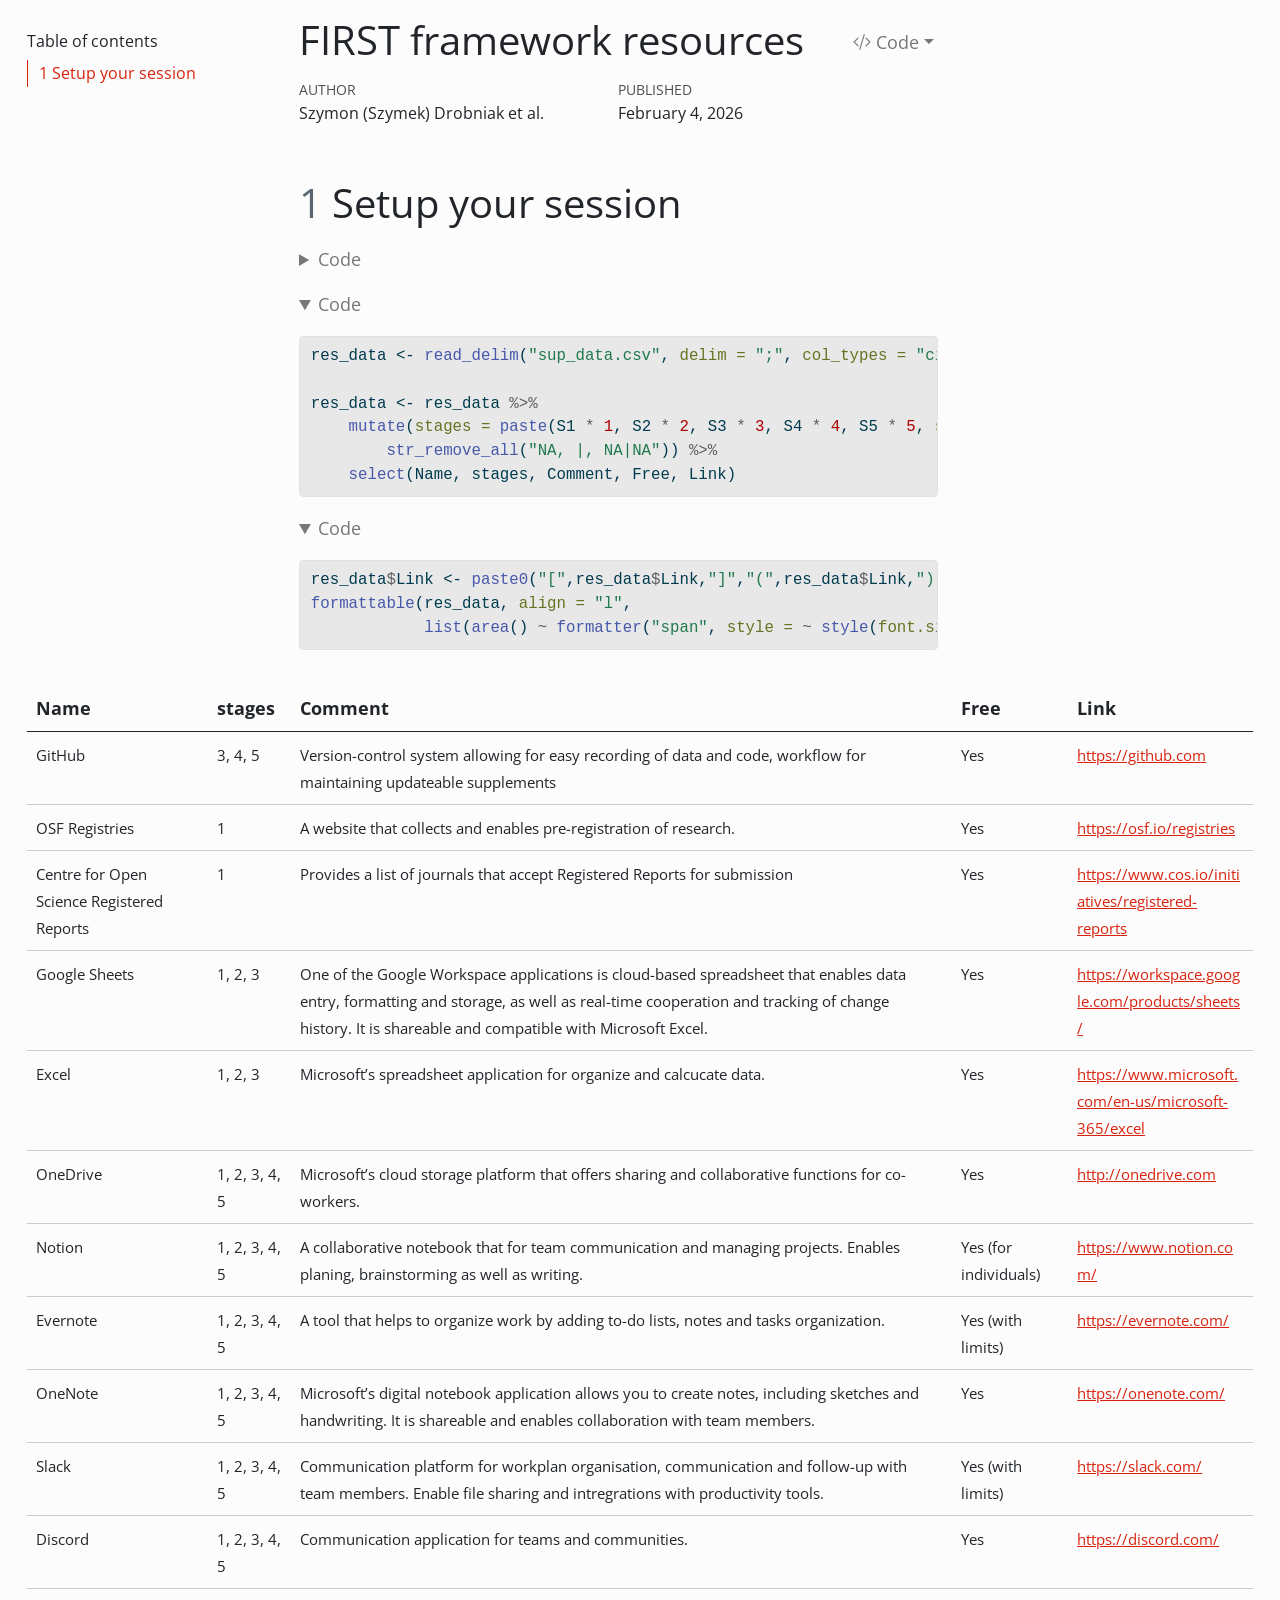
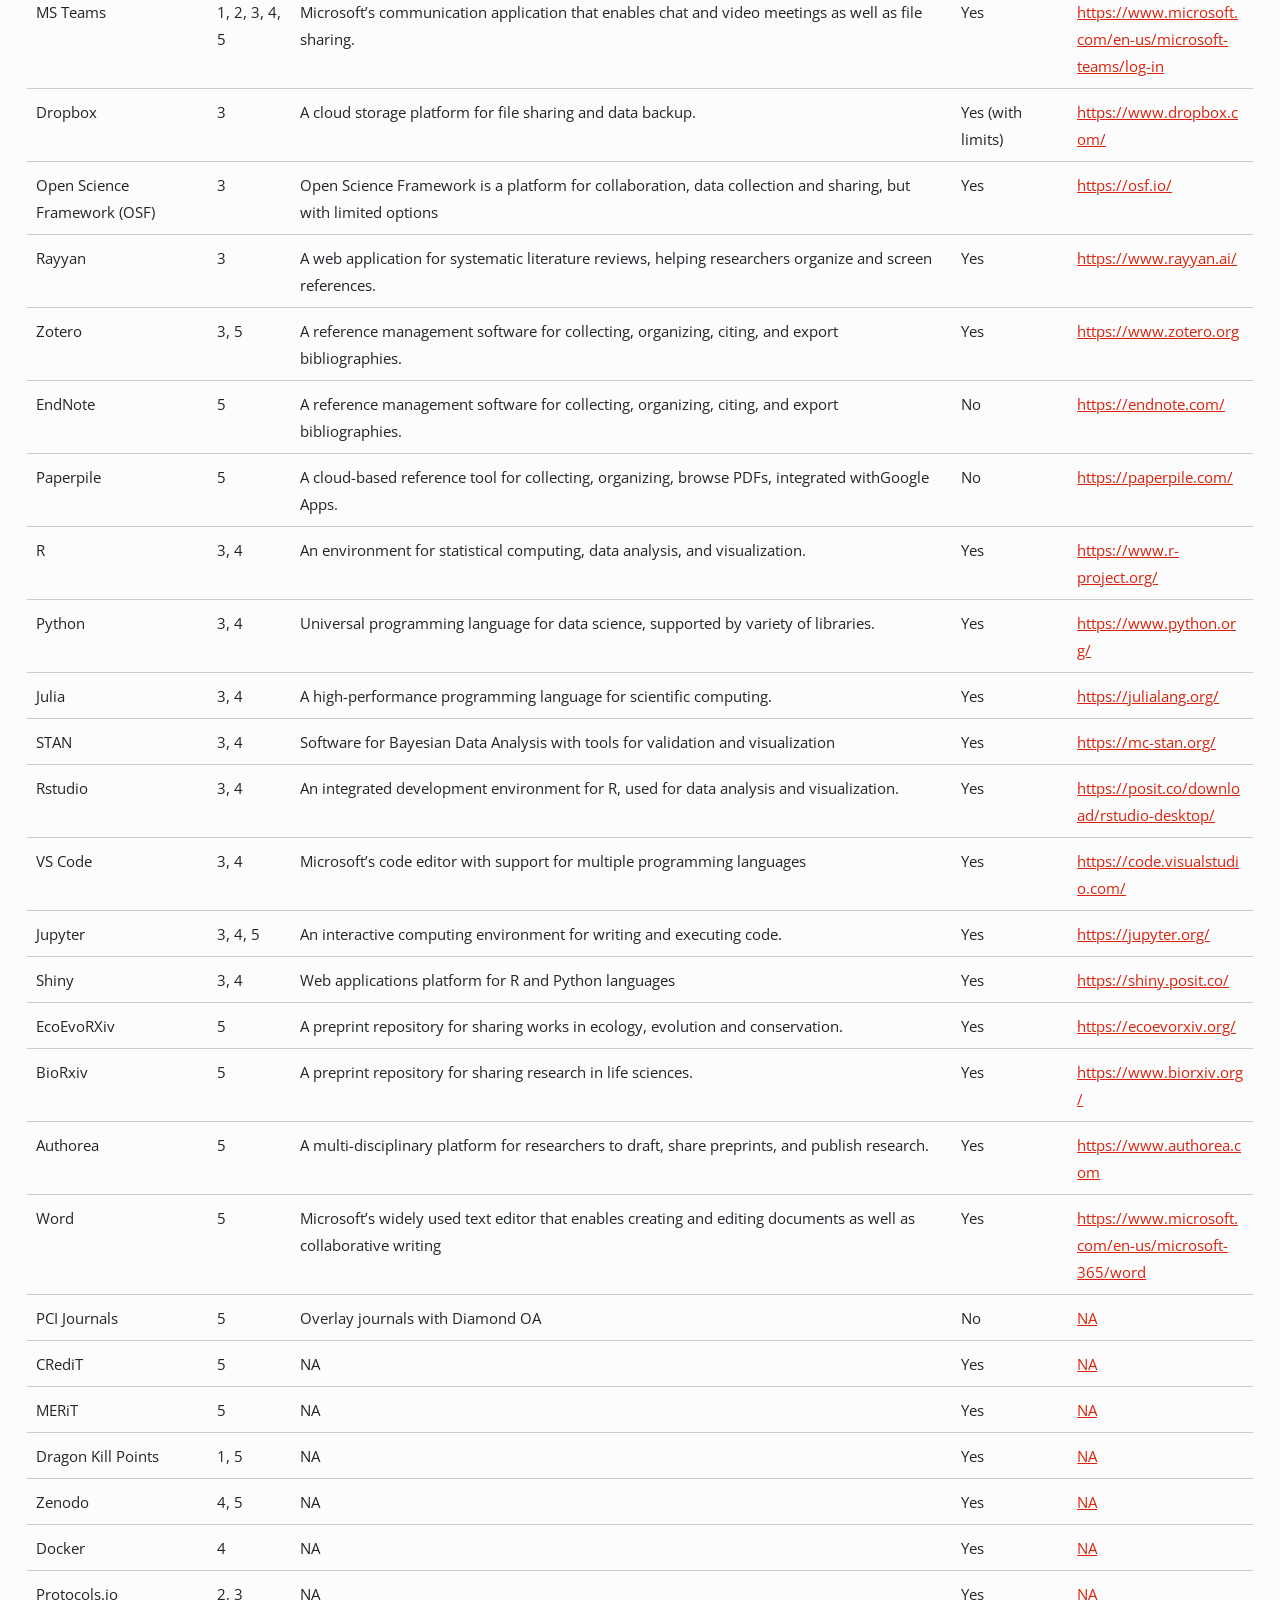
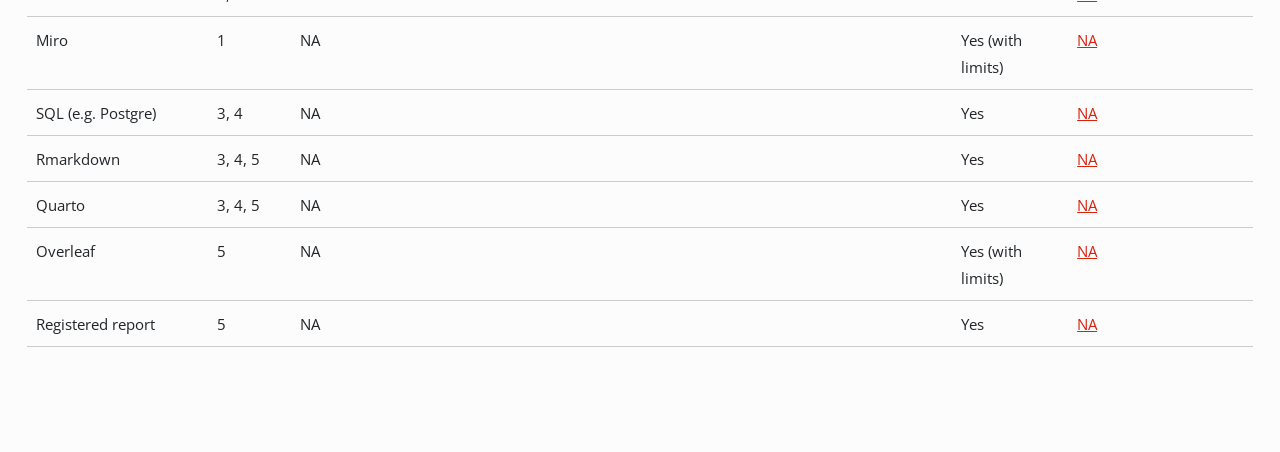
==== commit 440e66d3: "change in format" ====
--- a/resources.html
+++ b/resources.html
@@ -2,12 +2,12 @@
 <html xmlns="http://www.w3.org/1999/xhtml" lang="en" xml:lang="en"><head>
 
 <meta charset="utf-8">
-<meta name="generator" content="quarto-1.5.57">
+<meta name="generator" content="quarto-1.2.335">
 
 <meta name="viewport" content="width=device-width, initial-scale=1.0, user-scalable=yes">
 
 <meta name="author" content="Szymon (Szymek) Drobniak et al.">
-<meta name="dcterms.date" content="2025-03-13">
+<meta name="dcterms.date" content="2026-02-04">
 
 <title>FIRST framework resources</title>
 <style>
@@ -19,11 +19,11 @@
 ul.task-list{list-style: none;}
 ul.task-list li input[type="checkbox"] {
 width: 0.8em;
-margin: 0 0.8em 0.2em -1em;  vertical-align: middle;
+margin: 0 0.8em 0.2em -1.6em;
+vertical-align: middle;
 }
-
 pre > code.sourceCode { white-space: pre; position: relative; }
-pre > code.sourceCode > span { line-height: 1.25; }
+pre > code.sourceCode > span { display: inline-block; line-height: 1.25; }
 pre > code.sourceCode > span:empty { height: 1.2em; }
 .sourceCode { overflow: visible; }
 code.sourceCode > span { color: inherit; text-decoration: inherit; }
@@ -34,7 +34,7 @@
 }
 @media print {
 pre > code.sourceCode { white-space: pre-wrap; }
-pre > code.sourceCode > span { display: inline-block; text-indent: -5em; padding-left: 5em; }
+pre > code.sourceCode > span { text-indent: -5em; padding-left: 5em; }
 }
 pre.numberSource code
 { counter-reset: source-line 0; }
@@ -48,23 +48,53 @@
 -khtml-user-select: none; -moz-user-select: none;
 -ms-user-select: none; user-select: none;
 padding: 0 4px; width: 4em;
+color: #aaaaaa;
 }
-pre.numberSource { margin-left: 3em; padding-left: 4px; }
+pre.numberSource { margin-left: 3em; border-left: 1px solid #aaaaaa; padding-left: 4px; }
 div.sourceCode
 { }
 @media screen {
 pre > code.sourceCode > span > a:first-child::before { text-decoration: underline; }
 }
+code span.al { color: #ff0000; font-weight: bold; } 
+code span.an { color: #60a0b0; font-weight: bold; font-style: italic; } 
+code span.at { color: #7d9029; } 
+code span.bn { color: #40a070; } 
+code span.bu { color: #008000; } 
+code span.cf { color: #007020; font-weight: bold; } 
+code span.ch { color: #4070a0; } 
+code span.cn { color: #880000; } 
+code span.co { color: #60a0b0; font-style: italic; } 
+code span.cv { color: #60a0b0; font-weight: bold; font-style: italic; } 
+code span.do { color: #ba2121; font-style: italic; } 
+code span.dt { color: #902000; } 
+code span.dv { color: #40a070; } 
+code span.er { color: #ff0000; font-weight: bold; } 
+code span.ex { } 
+code span.fl { color: #40a070; } 
+code span.fu { color: #06287e; } 
+code span.im { color: #008000; font-weight: bold; } 
+code span.in { color: #60a0b0; font-weight: bold; font-style: italic; } 
+code span.kw { color: #007020; font-weight: bold; } 
+code span.op { color: #666666; } 
+code span.ot { color: #007020; } 
+code span.pp { color: #bc7a00; } 
+code span.sc { color: #4070a0; } 
+code span.ss { color: #bb6688; } 
+code span.st { color: #4070a0; } 
+code span.va { color: #19177c; } 
+code span.vs { color: #4070a0; } 
+code span.wa { color: #60a0b0; font-weight: bold; font-style: italic; } 
 </style>
 
 
 <script>/*!
- * clipboard.js v2.0.11
+ * clipboard.js v2.0.10
  * https://clipboardjs.com/
  *
  * Licensed MIT © Zeno Rocha
  */
-!function(t,e){"object"==typeof exports&&"object"==typeof module?module.exports=e():"function"==typeof define&&define.amd?define([],e):"object"==typeof exports?exports.ClipboardJS=e():t.ClipboardJS=e()}(this,function(){return n={686:function(t,e,n){"use strict";n.d(e,{default:function(){return b}});var e=n(279),i=n.n(e),e=n(370),u=n.n(e),e=n(817),r=n.n(e);function c(t){try{return document.execCommand(t)}catch(t){return}}var a=function(t){t=r()(t);return c("cut"),t};function o(t,e){var n,o,t=(n=t,o="rtl"===document.documentElement.getAttribute("dir"),(t=document.createElement("textarea")).style.fontSize="12pt",t.style.border="0",t.style.padding="0",t.style.margin="0",t.style.position="absolute",t.style[o?"right":"left"]="-9999px",o=window.pageYOffset||document.documentElement.scrollTop,t.style.top="".concat(o,"px"),t.setAttribute("readonly",""),t.value=n,t);return e.container.appendChild(t),e=r()(t),c("copy"),t.remove(),e}var f=function(t){var e=1<arguments.length&&void 0!==arguments[1]?arguments[1]:{container:document.body},n="";return"string"==typeof t?n=o(t,e):t instanceof HTMLInputElement&&!["text","search","url","tel","password"].includes(null==t?void 0:t.type)?n=o(t.value,e):(n=r()(t),c("copy")),n};function l(t){return(l="function"==typeof Symbol&&"symbol"==typeof Symbol.iterator?function(t){return typeof t}:function(t){return t&&"function"==typeof Symbol&&t.constructor===Symbol&&t!==Symbol.prototype?"symbol":typeof t})(t)}var s=function(){var t=0<arguments.length&&void 0!==arguments[0]?arguments[0]:{},e=t.action,n=void 0===e?"copy":e,o=t.container,e=t.target,t=t.text;if("copy"!==n&&"cut"!==n)throw new Error('Invalid "action" value, use either "copy" or "cut"');if(void 0!==e){if(!e||"object"!==l(e)||1!==e.nodeType)throw new Error('Invalid "target" value, use a valid Element');if("copy"===n&&e.hasAttribute("disabled"))throw new Error('Invalid "target" attribute. Please use "readonly" instead of "disabled" attribute');if("cut"===n&&(e.hasAttribute("readonly")||e.hasAttribute("disabled")))throw new Error('Invalid "target" attribute. You can\'t cut text from elements with "readonly" or "disabled" attributes')}return t?f(t,{container:o}):e?"cut"===n?a(e):f(e,{container:o}):void 0};function p(t){return(p="function"==typeof Symbol&&"symbol"==typeof Symbol.iterator?function(t){return typeof t}:function(t){return t&&"function"==typeof Symbol&&t.constructor===Symbol&&t!==Symbol.prototype?"symbol":typeof t})(t)}function d(t,e){for(var n=0;n<e.length;n++){var o=e[n];o.enumerable=o.enumerable||!1,o.configurable=!0,"value"in o&&(o.writable=!0),Object.defineProperty(t,o.key,o)}}function y(t,e){return(y=Object.setPrototypeOf||function(t,e){return t.__proto__=e,t})(t,e)}function h(n){var o=function(){if("undefined"==typeof Reflect||!Reflect.construct)return!1;if(Reflect.construct.sham)return!1;if("function"==typeof Proxy)return!0;try{return Date.prototype.toString.call(Reflect.construct(Date,[],function(){})),!0}catch(t){return!1}}();return function(){var t,e=v(n);return t=o?(t=v(this).constructor,Reflect.construct(e,arguments,t)):e.apply(this,arguments),e=this,!(t=t)||"object"!==p(t)&&"function"!=typeof t?function(t){if(void 0!==t)return t;throw new ReferenceError("this hasn't been initialised - super() hasn't been called")}(e):t}}function v(t){return(v=Object.setPrototypeOf?Object.getPrototypeOf:function(t){return t.__proto__||Object.getPrototypeOf(t)})(t)}function m(t,e){t="data-clipboard-".concat(t);if(e.hasAttribute(t))return e.getAttribute(t)}var b=function(){!function(t,e){if("function"!=typeof e&&null!==e)throw new TypeError("Super expression must either be null or a function");t.prototype=Object.create(e&&e.prototype,{constructor:{value:t,writable:!0,configurable:!0}}),e&&y(t,e)}(r,i());var t,e,n,o=h(r);function r(t,e){var n;return function(t){if(!(t instanceof r))throw new TypeError("Cannot call a class as a function")}(this),(n=o.call(this)).resolveOptions(e),n.listenClick(t),n}return t=r,n=[{key:"copy",value:function(t){var e=1<arguments.length&&void 0!==arguments[1]?arguments[1]:{container:document.body};return f(t,e)}},{key:"cut",value:function(t){return a(t)}},{key:"isSupported",value:function(){var t=0<arguments.length&&void 0!==arguments[0]?arguments[0]:["copy","cut"],t="string"==typeof t?[t]:t,e=!!document.queryCommandSupported;return t.forEach(function(t){e=e&&!!document.queryCommandSupported(t)}),e}}],(e=[{key:"resolveOptions",value:function(){var t=0<arguments.length&&void 0!==arguments[0]?arguments[0]:{};this.action="function"==typeof t.action?t.action:this.defaultAction,this.target="function"==typeof t.target?t.target:this.defaultTarget,this.text="function"==typeof t.text?t.text:this.defaultText,this.container="object"===p(t.container)?t.container:document.body}},{key:"listenClick",value:function(t){var e=this;this.listener=u()(t,"click",function(t){return e.onClick(t)})}},{key:"onClick",value:function(t){var e=t.delegateTarget||t.currentTarget,n=this.action(e)||"copy",t=s({action:n,container:this.container,target:this.target(e),text:this.text(e)});this.emit(t?"success":"error",{action:n,text:t,trigger:e,clearSelection:function(){e&&e.focus(),window.getSelection().removeAllRanges()}})}},{key:"defaultAction",value:function(t){return m("action",t)}},{key:"defaultTarget",value:function(t){t=m("target",t);if(t)return document.querySelector(t)}},{key:"defaultText",value:function(t){return m("text",t)}},{key:"destroy",value:function(){this.listener.destroy()}}])&&d(t.prototype,e),n&&d(t,n),r}()},828:function(t){var e;"undefined"==typeof Element||Element.prototype.matches||((e=Element.prototype).matches=e.matchesSelector||e.mozMatchesSelector||e.msMatchesSelector||e.oMatchesSelector||e.webkitMatchesSelector),t.exports=function(t,e){for(;t&&9!==t.nodeType;){if("function"==typeof t.matches&&t.matches(e))return t;t=t.parentNode}}},438:function(t,e,n){var u=n(828);function i(t,e,n,o,r){var i=function(e,n,t,o){return function(t){t.delegateTarget=u(t.target,n),t.delegateTarget&&o.call(e,t)}}.apply(this,arguments);return t.addEventListener(n,i,r),{destroy:function(){t.removeEventListener(n,i,r)}}}t.exports=function(t,e,n,o,r){return"function"==typeof t.addEventListener?i.apply(null,arguments):"function"==typeof n?i.bind(null,document).apply(null,arguments):("string"==typeof t&&(t=document.querySelectorAll(t)),Array.prototype.map.call(t,function(t){return i(t,e,n,o,r)}))}},879:function(t,n){n.node=function(t){return void 0!==t&&t instanceof HTMLElement&&1===t.nodeType},n.nodeList=function(t){var e=Object.prototype.toString.call(t);return void 0!==t&&("[object NodeList]"===e||"[object HTMLCollection]"===e)&&"length"in t&&(0===t.length||n.node(t[0]))},n.string=function(t){return"string"==typeof t||t instanceof String},n.fn=function(t){return"[object Function]"===Object.prototype.toString.call(t)}},370:function(t,e,n){var f=n(879),l=n(438);t.exports=function(t,e,n){if(!t&&!e&&!n)throw new Error("Missing required arguments");if(!f.string(e))throw new TypeError("Second argument must be a String");if(!f.fn(n))throw new TypeError("Third argument must be a Function");if(f.node(t))return c=e,a=n,(u=t).addEventListener(c,a),{destroy:function(){u.removeEventListener(c,a)}};if(f.nodeList(t))return o=t,r=e,i=n,Array.prototype.forEach.call(o,function(t){t.addEventListener(r,i)}),{destroy:function(){Array.prototype.forEach.call(o,function(t){t.removeEventListener(r,i)})}};if(f.string(t))return t=t,e=e,n=n,l(document.body,t,e,n);throw new TypeError("First argument must be a String, HTMLElement, HTMLCollection, or NodeList");var o,r,i,u,c,a}},817:function(t){t.exports=function(t){var e,n="SELECT"===t.nodeName?(t.focus(),t.value):"INPUT"===t.nodeName||"TEXTAREA"===t.nodeName?((e=t.hasAttribute("readonly"))||t.setAttribute("readonly",""),t.select(),t.setSelectionRange(0,t.value.length),e||t.removeAttribute("readonly"),t.value):(t.hasAttribute("contenteditable")&&t.focus(),n=window.getSelection(),(e=document.createRange()).selectNodeContents(t),n.removeAllRanges(),n.addRange(e),n.toString());return n}},279:function(t){function e(){}e.prototype={on:function(t,e,n){var o=this.e||(this.e={});return(o[t]||(o[t]=[])).push({fn:e,ctx:n}),this},once:function(t,e,n){var o=this;function r(){o.off(t,r),e.apply(n,arguments)}return r._=e,this.on(t,r,n)},emit:function(t){for(var e=[].slice.call(arguments,1),n=((this.e||(this.e={}))[t]||[]).slice(),o=0,r=n.length;o<r;o++)n[o].fn.apply(n[o].ctx,e);return this},off:function(t,e){var n=this.e||(this.e={}),o=n[t],r=[];if(o&&e)for(var i=0,u=o.length;i<u;i++)o[i].fn!==e&&o[i].fn._!==e&&r.push(o[i]);return r.length?n[t]=r:delete n[t],this}},t.exports=e,t.exports.TinyEmitter=e}},r={},o.n=function(t){var e=t&&t.__esModule?function(){return t.default}:function(){return t};return o.d(e,{a:e}),e},o.d=function(t,e){for(var n in e)o.o(e,n)&&!o.o(t,n)&&Object.defineProperty(t,n,{enumerable:!0,get:e[n]})},o.o=function(t,e){return Object.prototype.hasOwnProperty.call(t,e)},o(686).default;function o(t){if(r[t])return r[t].exports;var e=r[t]={exports:{}};return n[t](e,e.exports,o),e.exports}var n,r});</script>
+!function(t,e){"object"==typeof exports&&"object"==typeof module?module.exports=e():"function"==typeof define&&define.amd?define([],e):"object"==typeof exports?exports.ClipboardJS=e():t.ClipboardJS=e()}(this,function(){return n={686:function(t,e,n){"use strict";n.d(e,{default:function(){return o}});var e=n(279),i=n.n(e),e=n(370),u=n.n(e),e=n(817),c=n.n(e);function a(t){try{return document.execCommand(t)}catch(t){return}}var f=function(t){t=c()(t);return a("cut"),t};var l=function(t){var e,n,o,r=1<arguments.length&&void 0!==arguments[1]?arguments[1]:{container:document.body},i="";return"string"==typeof t?(e=t,n="rtl"===document.documentElement.getAttribute("dir"),(o=document.createElement("textarea")).style.fontSize="12pt",o.style.border="0",o.style.padding="0",o.style.margin="0",o.style.position="absolute",o.style[n?"right":"left"]="-9999px",n=window.pageYOffset||document.documentElement.scrollTop,o.style.top="".concat(n,"px"),o.setAttribute("readonly",""),o.value=e,o=o,r.container.appendChild(o),i=c()(o),a("copy"),o.remove()):(i=c()(t),a("copy")),i};function r(t){return(r="function"==typeof Symbol&&"symbol"==typeof Symbol.iterator?function(t){return typeof t}:function(t){return t&&"function"==typeof Symbol&&t.constructor===Symbol&&t!==Symbol.prototype?"symbol":typeof t})(t)}var s=function(){var t=0<arguments.length&&void 0!==arguments[0]?arguments[0]:{},e=t.action,n=void 0===e?"copy":e,o=t.container,e=t.target,t=t.text;if("copy"!==n&&"cut"!==n)throw new Error('Invalid "action" value, use either "copy" or "cut"');if(void 0!==e){if(!e||"object"!==r(e)||1!==e.nodeType)throw new Error('Invalid "target" value, use a valid Element');if("copy"===n&&e.hasAttribute("disabled"))throw new Error('Invalid "target" attribute. Please use "readonly" instead of "disabled" attribute');if("cut"===n&&(e.hasAttribute("readonly")||e.hasAttribute("disabled")))throw new Error('Invalid "target" attribute. You can\'t cut text from elements with "readonly" or "disabled" attributes')}return t?l(t,{container:o}):e?"cut"===n?f(e):l(e,{container:o}):void 0};function p(t){return(p="function"==typeof Symbol&&"symbol"==typeof Symbol.iterator?function(t){return typeof t}:function(t){return t&&"function"==typeof Symbol&&t.constructor===Symbol&&t!==Symbol.prototype?"symbol":typeof t})(t)}function d(t,e){for(var n=0;n<e.length;n++){var o=e[n];o.enumerable=o.enumerable||!1,o.configurable=!0,"value"in o&&(o.writable=!0),Object.defineProperty(t,o.key,o)}}function y(t,e){return(y=Object.setPrototypeOf||function(t,e){return t.__proto__=e,t})(t,e)}function h(n){var o=function(){if("undefined"==typeof Reflect||!Reflect.construct)return!1;if(Reflect.construct.sham)return!1;if("function"==typeof Proxy)return!0;try{return Date.prototype.toString.call(Reflect.construct(Date,[],function(){})),!0}catch(t){return!1}}();return function(){var t,e=m(n);return t=o?(t=m(this).constructor,Reflect.construct(e,arguments,t)):e.apply(this,arguments),e=this,!(t=t)||"object"!==p(t)&&"function"!=typeof t?function(t){if(void 0!==t)return t;throw new ReferenceError("this hasn't been initialised - super() hasn't been called")}(e):t}}function m(t){return(m=Object.setPrototypeOf?Object.getPrototypeOf:function(t){return t.__proto__||Object.getPrototypeOf(t)})(t)}function v(t,e){t="data-clipboard-".concat(t);if(e.hasAttribute(t))return e.getAttribute(t)}var o=function(){!function(t,e){if("function"!=typeof e&&null!==e)throw new TypeError("Super expression must either be null or a function");t.prototype=Object.create(e&&e.prototype,{constructor:{value:t,writable:!0,configurable:!0}}),e&&y(t,e)}(r,i());var t,e,n,o=h(r);function r(t,e){var n;return function(t){if(!(t instanceof r))throw new TypeError("Cannot call a class as a function")}(this),(n=o.call(this)).resolveOptions(e),n.listenClick(t),n}return t=r,n=[{key:"copy",value:function(t){var e=1<arguments.length&&void 0!==arguments[1]?arguments[1]:{container:document.body};return l(t,e)}},{key:"cut",value:function(t){return f(t)}},{key:"isSupported",value:function(){var t=0<arguments.length&&void 0!==arguments[0]?arguments[0]:["copy","cut"],t="string"==typeof t?[t]:t,e=!!document.queryCommandSupported;return t.forEach(function(t){e=e&&!!document.queryCommandSupported(t)}),e}}],(e=[{key:"resolveOptions",value:function(){var t=0<arguments.length&&void 0!==arguments[0]?arguments[0]:{};this.action="function"==typeof t.action?t.action:this.defaultAction,this.target="function"==typeof t.target?t.target:this.defaultTarget,this.text="function"==typeof t.text?t.text:this.defaultText,this.container="object"===p(t.container)?t.container:document.body}},{key:"listenClick",value:function(t){var e=this;this.listener=u()(t,"click",function(t){return e.onClick(t)})}},{key:"onClick",value:function(t){var e=t.delegateTarget||t.currentTarget,n=this.action(e)||"copy",t=s({action:n,container:this.container,target:this.target(e),text:this.text(e)});this.emit(t?"success":"error",{action:n,text:t,trigger:e,clearSelection:function(){e&&e.focus(),document.activeElement.blur(),window.getSelection().removeAllRanges()}})}},{key:"defaultAction",value:function(t){return v("action",t)}},{key:"defaultTarget",value:function(t){t=v("target",t);if(t)return document.querySelector(t)}},{key:"defaultText",value:function(t){return v("text",t)}},{key:"destroy",value:function(){this.listener.destroy()}}])&&d(t.prototype,e),n&&d(t,n),r}()},828:function(t){var e;"undefined"==typeof Element||Element.prototype.matches||((e=Element.prototype).matches=e.matchesSelector||e.mozMatchesSelector||e.msMatchesSelector||e.oMatchesSelector||e.webkitMatchesSelector),t.exports=function(t,e){for(;t&&9!==t.nodeType;){if("function"==typeof t.matches&&t.matches(e))return t;t=t.parentNode}}},438:function(t,e,n){var u=n(828);function i(t,e,n,o,r){var i=function(e,n,t,o){return function(t){t.delegateTarget=u(t.target,n),t.delegateTarget&&o.call(e,t)}}.apply(this,arguments);return t.addEventListener(n,i,r),{destroy:function(){t.removeEventListener(n,i,r)}}}t.exports=function(t,e,n,o,r){return"function"==typeof t.addEventListener?i.apply(null,arguments):"function"==typeof n?i.bind(null,document).apply(null,arguments):("string"==typeof t&&(t=document.querySelectorAll(t)),Array.prototype.map.call(t,function(t){return i(t,e,n,o,r)}))}},879:function(t,n){n.node=function(t){return void 0!==t&&t instanceof HTMLElement&&1===t.nodeType},n.nodeList=function(t){var e=Object.prototype.toString.call(t);return void 0!==t&&("[object NodeList]"===e||"[object HTMLCollection]"===e)&&"length"in t&&(0===t.length||n.node(t[0]))},n.string=function(t){return"string"==typeof t||t instanceof String},n.fn=function(t){return"[object Function]"===Object.prototype.toString.call(t)}},370:function(t,e,n){var f=n(879),l=n(438);t.exports=function(t,e,n){if(!t&&!e&&!n)throw new Error("Missing required arguments");if(!f.string(e))throw new TypeError("Second argument must be a String");if(!f.fn(n))throw new TypeError("Third argument must be a Function");if(f.node(t))return c=e,a=n,(u=t).addEventListener(c,a),{destroy:function(){u.removeEventListener(c,a)}};if(f.nodeList(t))return o=t,r=e,i=n,Array.prototype.forEach.call(o,function(t){t.addEventListener(r,i)}),{destroy:function(){Array.prototype.forEach.call(o,function(t){t.removeEventListener(r,i)})}};if(f.string(t))return t=t,e=e,n=n,l(document.body,t,e,n);throw new TypeError("First argument must be a String, HTMLElement, HTMLCollection, or NodeList");var o,r,i,u,c,a}},817:function(t){t.exports=function(t){var e,n="SELECT"===t.nodeName?(t.focus(),t.value):"INPUT"===t.nodeName||"TEXTAREA"===t.nodeName?((e=t.hasAttribute("readonly"))||t.setAttribute("readonly",""),t.select(),t.setSelectionRange(0,t.value.length),e||t.removeAttribute("readonly"),t.value):(t.hasAttribute("contenteditable")&&t.focus(),n=window.getSelection(),(e=document.createRange()).selectNodeContents(t),n.removeAllRanges(),n.addRange(e),n.toString());return n}},279:function(t){function e(){}e.prototype={on:function(t,e,n){var o=this.e||(this.e={});return(o[t]||(o[t]=[])).push({fn:e,ctx:n}),this},once:function(t,e,n){var o=this;function r(){o.off(t,r),e.apply(n,arguments)}return r._=e,this.on(t,r,n)},emit:function(t){for(var e=[].slice.call(arguments,1),n=((this.e||(this.e={}))[t]||[]).slice(),o=0,r=n.length;o<r;o++)n[o].fn.apply(n[o].ctx,e);return this},off:function(t,e){var n=this.e||(this.e={}),o=n[t],r=[];if(o&&e)for(var i=0,u=o.length;i<u;i++)o[i].fn!==e&&o[i].fn._!==e&&r.push(o[i]);return r.length?n[t]=r:delete n[t],this}},t.exports=e,t.exports.TinyEmitter=e}},r={},o.n=function(t){var e=t&&t.__esModule?function(){return t.default}:function(){return t};return o.d(e,{a:e}),e},o.d=function(t,e){for(var n in e)o.o(e,n)&&!o.o(t,n)&&Object.defineProperty(t,n,{enumerable:!0,get:e[n]})},o.o=function(t,e){return Object.prototype.hasOwnProperty.call(t,e)},o(686).default;function o(t){if(r[t])return r[t].exports;var e=r[t]={exports:{}};return n[t](e,e.exports,o),e.exports}var n,r});</script>
 <script>const sectionChanged = new CustomEvent("quarto-sectionChanged", {
   detail: {},
   bubbles: true,
@@ -72,49 +102,7 @@
   composed: false,
 });
 
-const layoutMarginEls = () => {
-  // Find any conflicting margin elements and add margins to the
-  // top to prevent overlap
-  const marginChildren = window.document.querySelectorAll(
-    ".column-margin.column-container > *, .margin-caption, .aside"
-  );
-
-  let lastBottom = 0;
-  for (const marginChild of marginChildren) {
-    if (marginChild.offsetParent !== null) {
-      // clear the top margin so we recompute it
-      marginChild.style.marginTop = null;
-      const top = marginChild.getBoundingClientRect().top + window.scrollY;
-      if (top < lastBottom) {
-        const marginChildStyle = window.getComputedStyle(marginChild);
-        const marginBottom = parseFloat(marginChildStyle["marginBottom"]);
-        const margin = lastBottom - top + marginBottom;
-        marginChild.style.marginTop = `${margin}px`;
-      }
-      const styles = window.getComputedStyle(marginChild);
-      const marginTop = parseFloat(styles["marginTop"]);
-      lastBottom = top + marginChild.getBoundingClientRect().height + marginTop;
-    }
-  }
-};
-
 window.document.addEventListener("DOMContentLoaded", function (_event) {
-  // Recompute the position of margin elements anytime the body size changes
-  if (window.ResizeObserver) {
-    const resizeObserver = new window.ResizeObserver(
-      throttle(() => {
-        layoutMarginEls();
-        if (
-          window.document.body.getBoundingClientRect().width < 990 &&
-          isReaderMode()
-        ) {
-          quartoToggleReader();
-        }
-      }, 50)
-    );
-    resizeObserver.observe(window.document.body);
-  }
-
   const tocEl = window.document.querySelector('nav.toc-active[role="doc-toc"]');
   const sidebarEl = window.document.getElementById("quarto-sidebar");
   const leftTocEl = window.document.getElementById("quarto-sidebar-toc-left");
@@ -161,7 +149,7 @@
       if (link.href.indexOf("#") !== -1) {
         const anchor = link.href.split("#")[1];
         const heading = window.document.querySelector(
-          `[data-anchor-id="${anchor}"]`
+          `[data-anchor-id=${anchor}]`
         );
         if (heading) {
           // Add the class
@@ -201,10 +189,8 @@
       window.innerHeight + window.pageYOffset >=
       window.document.body.offsetHeight
     ) {
-      // This is the no-scroll case where last section should be the active one
       sectionIndex = 0;
     } else {
-      // This finds the last section visible on screen that should be made active
       sectionIndex = [...sections].reverse().findIndex((section) => {
         if (section) {
           return window.pageYOffset >= section.offsetTop - sectionMargin;
@@ -370,7 +356,6 @@
 
   const manageSidebarVisiblity = (el, placeholderDescriptor) => {
     let isVisible = true;
-    let elRect;
 
     return (hiddenRegions) => {
       if (el === null) {
@@ -381,121 +366,112 @@
       const lastChildEl = el.lastElementChild;
 
       if (lastChildEl) {
+        // Find the top and bottom o the element that is being managed
+        const elTop = el.offsetTop;
+        const elBottom =
+          elTop + lastChildEl.offsetTop + lastChildEl.offsetHeight;
+
         // Converts the sidebar to a menu
         const convertToMenu = () => {
           for (const child of el.children) {
             child.style.opacity = 0;
             child.style.overflow = "hidden";
-            child.style.pointerEvents = "none";
           }
 
-          nexttick(() => {
-            const toggleContainer = window.document.createElement("div");
-            toggleContainer.style.width = "100%";
-            toggleContainer.classList.add("zindex-over-content");
-            toggleContainer.classList.add("quarto-sidebar-toggle");
-            toggleContainer.classList.add("headroom-target"); // Marks this to be managed by headeroom
-            toggleContainer.id = placeholderDescriptor.id;
-            toggleContainer.style.position = "fixed";
-
-            const toggleIcon = window.document.createElement("i");
-            toggleIcon.classList.add("quarto-sidebar-toggle-icon");
-            toggleIcon.classList.add("bi");
-            toggleIcon.classList.add("bi-caret-down-fill");
-
-            const toggleTitle = window.document.createElement("div");
-            const titleEl = window.document.body.querySelector(
-              placeholderDescriptor.titleSelector
-            );
-            if (titleEl) {
-              toggleTitle.append(
-                titleEl.textContent || titleEl.innerText,
-                toggleIcon
-              );
+          const toggleContainer = window.document.createElement("div");
+          toggleContainer.style.width = "100%";
+          toggleContainer.classList.add("zindex-over-content");
+          toggleContainer.classList.add("quarto-sidebar-toggle");
+          toggleContainer.classList.add("headroom-target"); // Marks this to be managed by headeroom
+          toggleContainer.id = placeholderDescriptor.id;
+          toggleContainer.style.position = "fixed";
+
+          const toggleIcon = window.document.createElement("i");
+          toggleIcon.classList.add("quarto-sidebar-toggle-icon");
+          toggleIcon.classList.add("bi");
+          toggleIcon.classList.add("bi-caret-down-fill");
+
+          const toggleTitle = window.document.createElement("div");
+          const titleEl = window.document.body.querySelector(
+            placeholderDescriptor.titleSelector
+          );
+          if (titleEl) {
+            toggleTitle.append(titleEl.innerText, toggleIcon);
+          }
+          toggleTitle.classList.add("zindex-over-content");
+          toggleTitle.classList.add("quarto-sidebar-toggle-title");
+          toggleContainer.append(toggleTitle);
+
+          const toggleContents = window.document.createElement("div");
+          toggleContents.classList = el.classList;
+          toggleContents.classList.add("zindex-over-content");
+          toggleContents.classList.add("quarto-sidebar-toggle-contents");
+          for (const child of el.children) {
+            if (child.id === "toc-title") {
+              continue;
             }
-            toggleTitle.classList.add("zindex-over-content");
-            toggleTitle.classList.add("quarto-sidebar-toggle-title");
-            toggleContainer.append(toggleTitle);
-
-            const toggleContents = window.document.createElement("div");
-            toggleContents.classList = el.classList;
-            toggleContents.classList.add("zindex-over-content");
-            toggleContents.classList.add("quarto-sidebar-toggle-contents");
-            for (const child of el.children) {
-              if (child.id === "toc-title") {
-                continue;
-              }
-
-              const clone = child.cloneNode(true);
-              clone.style.opacity = 1;
-              clone.style.pointerEvents = null;
-              clone.style.display = null;
-              toggleContents.append(clone);
+
+            const clone = child.cloneNode(true);
+            clone.style.opacity = 1;
+            clone.style.display = null;
+            toggleContents.append(clone);
+          }
+          toggleContents.style.height = "0px";
+          toggleContainer.append(toggleContents);
+          el.parentElement.prepend(toggleContainer);
+
+          // Process clicks
+          let tocShowing = false;
+          // Allow the caller to control whether this is dismissed
+          // when it is clicked (e.g. sidebar navigation supports
+          // opening and closing the nav tree, so don't dismiss on click)
+          const clickEl = placeholderDescriptor.dismissOnClick
+            ? toggleContainer
+            : toggleTitle;
+
+          const closeToggle = () => {
+            if (tocShowing) {
+              toggleContainer.classList.remove("expanded");
+              toggleContents.style.height = "0px";
+              tocShowing = false;
             }
-            toggleContents.style.height = "0px";
-            const positionToggle = () => {
-              // position the element (top left of parent, same width as parent)
-              if (!elRect) {
-                elRect = el.getBoundingClientRect();
-              }
-              toggleContainer.style.left = `${elRect.left}px`;
-              toggleContainer.style.top = `${elRect.top}px`;
-              toggleContainer.style.width = `${elRect.width}px`;
-            };
-            positionToggle();
-
-            toggleContainer.append(toggleContents);
-            el.parentElement.prepend(toggleContainer);
-
-            // Process clicks
-            let tocShowing = false;
-            // Allow the caller to control whether this is dismissed
-            // when it is clicked (e.g. sidebar navigation supports
-            // opening and closing the nav tree, so don't dismiss on click)
-            const clickEl = placeholderDescriptor.dismissOnClick
-              ? toggleContainer
-              : toggleTitle;
-
-            const closeToggle = () => {
-              if (tocShowing) {
-                toggleContainer.classList.remove("expanded");
-                toggleContents.style.height = "0px";
-                tocShowing = false;
-              }
-            };
-
-            // Get rid of any expanded toggle if the user scrolls
-            window.document.addEventListener(
-              "scroll",
-              throttle(() => {
-                closeToggle();
-              }, 50)
-            );
-
-            // Handle positioning of the toggle
-            window.addEventListener(
-              "resize",
-              throttle(() => {
-                elRect = undefined;
-                positionToggle();
-              }, 50)
-            );
-
-            window.addEventListener("quarto-hrChanged", () => {
-              elRect = undefined;
-            });
-
-            // Process the click
-            clickEl.onclick = () => {
-              if (!tocShowing) {
-                toggleContainer.classList.add("expanded");
-                toggleContents.style.height = null;
-                tocShowing = true;
-              } else {
-                closeToggle();
-              }
-            };
-          });
+          };
+
+          const positionToggle = () => {
+            // position the element (top left of parent, same width as parent)
+            const elRect = el.getBoundingClientRect();
+            toggleContainer.style.left = `${elRect.left}px`;
+            toggleContainer.style.top = `${elRect.top}px`;
+            toggleContainer.style.width = `${elRect.width}px`;
+          };
+
+          // Get rid of any expanded toggle if the user scrolls
+          window.document.addEventListener(
+            "scroll",
+            throttle(() => {
+              closeToggle();
+            }, 50)
+          );
+
+          // Handle positioning of the toggle
+          window.addEventListener(
+            "resize",
+            throttle(() => {
+              positionToggle();
+            }, 50)
+          );
+          positionToggle();
+
+          // Process the click
+          clickEl.onclick = () => {
+            if (!tocShowing) {
+              toggleContainer.classList.add("expanded");
+              toggleContents.style.height = null;
+              tocShowing = true;
+            } else {
+              closeToggle();
+            }
+          };
         };
 
         // Converts a sidebar from a menu back to a sidebar
@@ -503,7 +479,6 @@
           for (const child of el.children) {
             child.style.opacity = 1;
             child.style.overflow = null;
-            child.style.pointerEvents = null;
           }
 
           const placeholderEl = window.document.getElementById(
@@ -520,11 +495,6 @@
           convertToMenu();
           isVisible = false;
         } else {
-          // Find the top and bottom o the element that is being managed
-          const elTop = el.offsetTop;
-          const elBottom =
-            elTop + lastChildEl.offsetTop + lastChildEl.offsetHeight;
-
           if (!isVisible) {
             // If the element is current not visible reveal if there are
             // no conflicts with overlay regions
@@ -545,51 +515,26 @@
     };
   };
 
-  const tabEls = document.querySelectorAll('a[data-bs-toggle="tab"]');
-  for (const tabEl of tabEls) {
-    const id = tabEl.getAttribute("data-bs-target");
-    if (id) {
-      const columnEl = document.querySelector(
-        `${id} .column-margin, .tabset-margin-content`
-      );
-      if (columnEl)
-        tabEl.addEventListener("shown.bs.tab", function (event) {
-          const el = event.srcElement;
-          if (el) {
-            const visibleCls = `${el.id}-margin-content`;
-            // walk up until we find a parent tabset
-            let panelTabsetEl = el.parentElement;
-            while (panelTabsetEl) {
-      